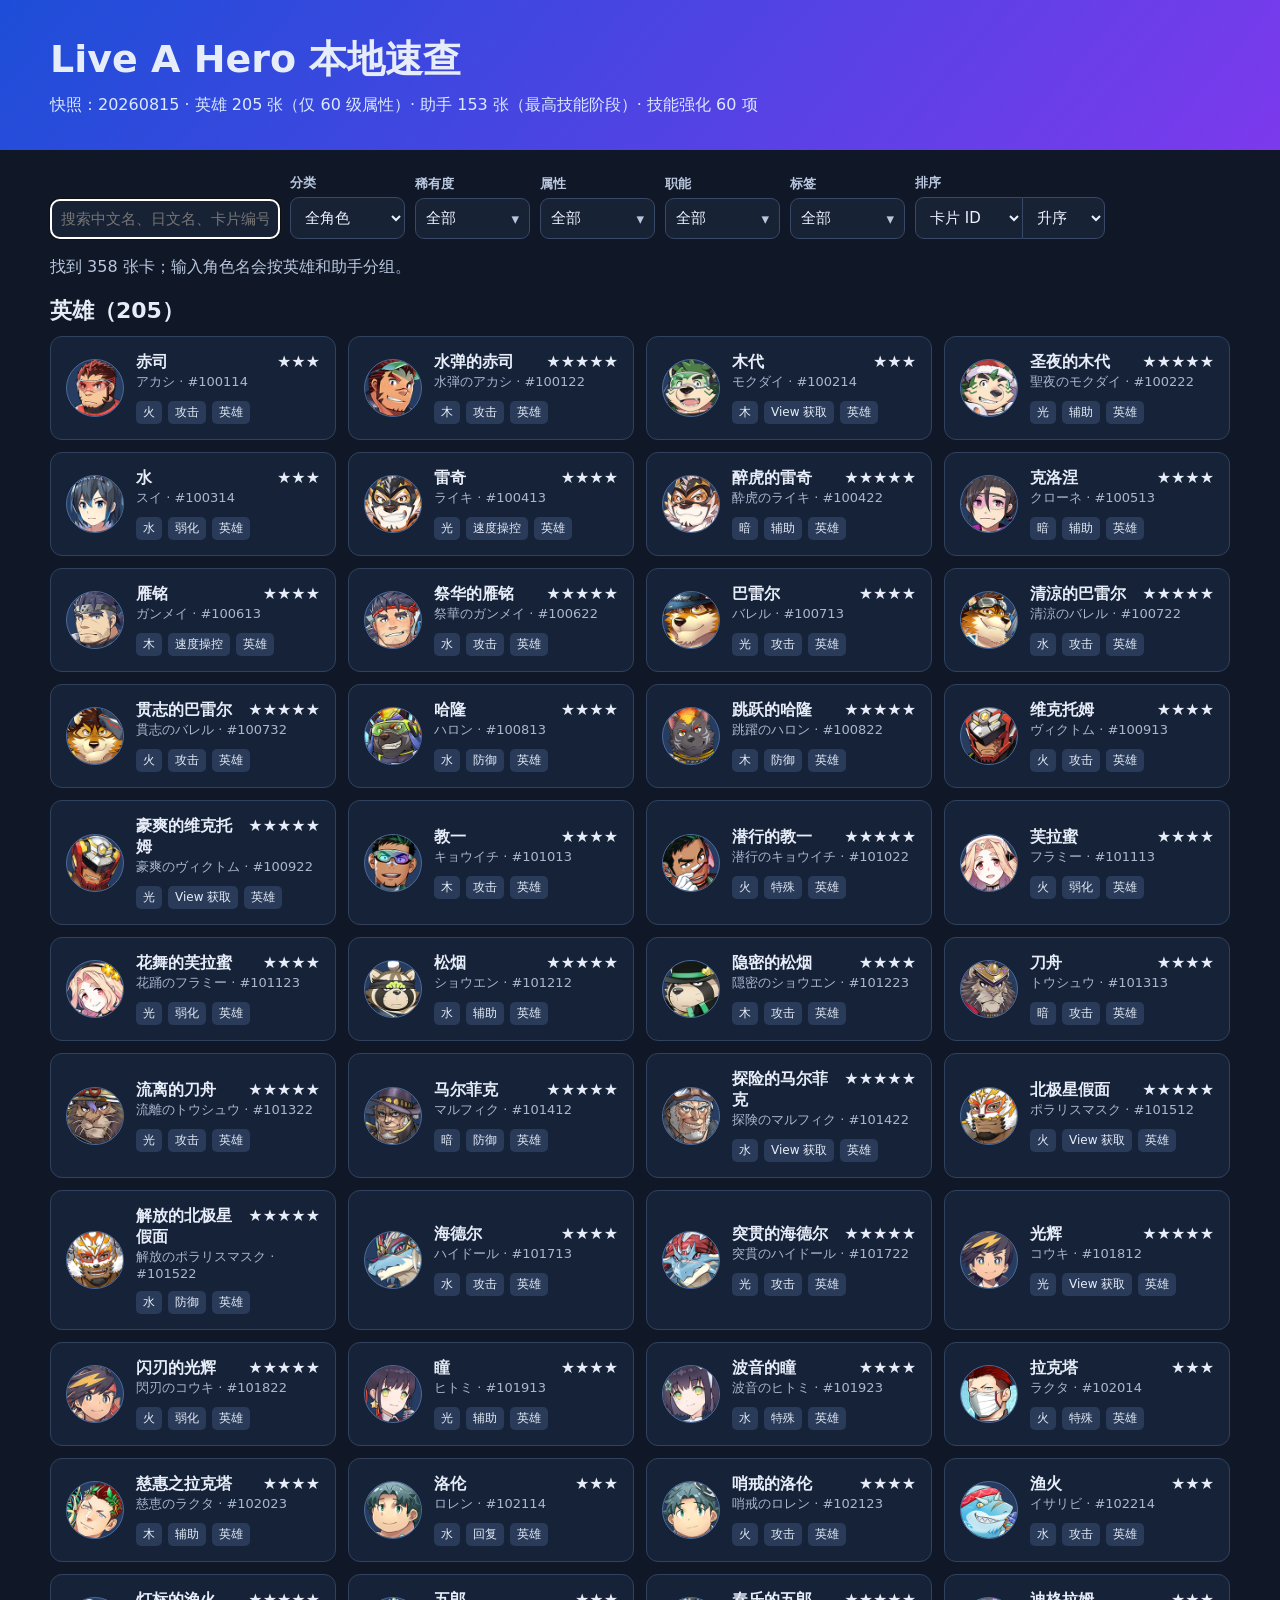
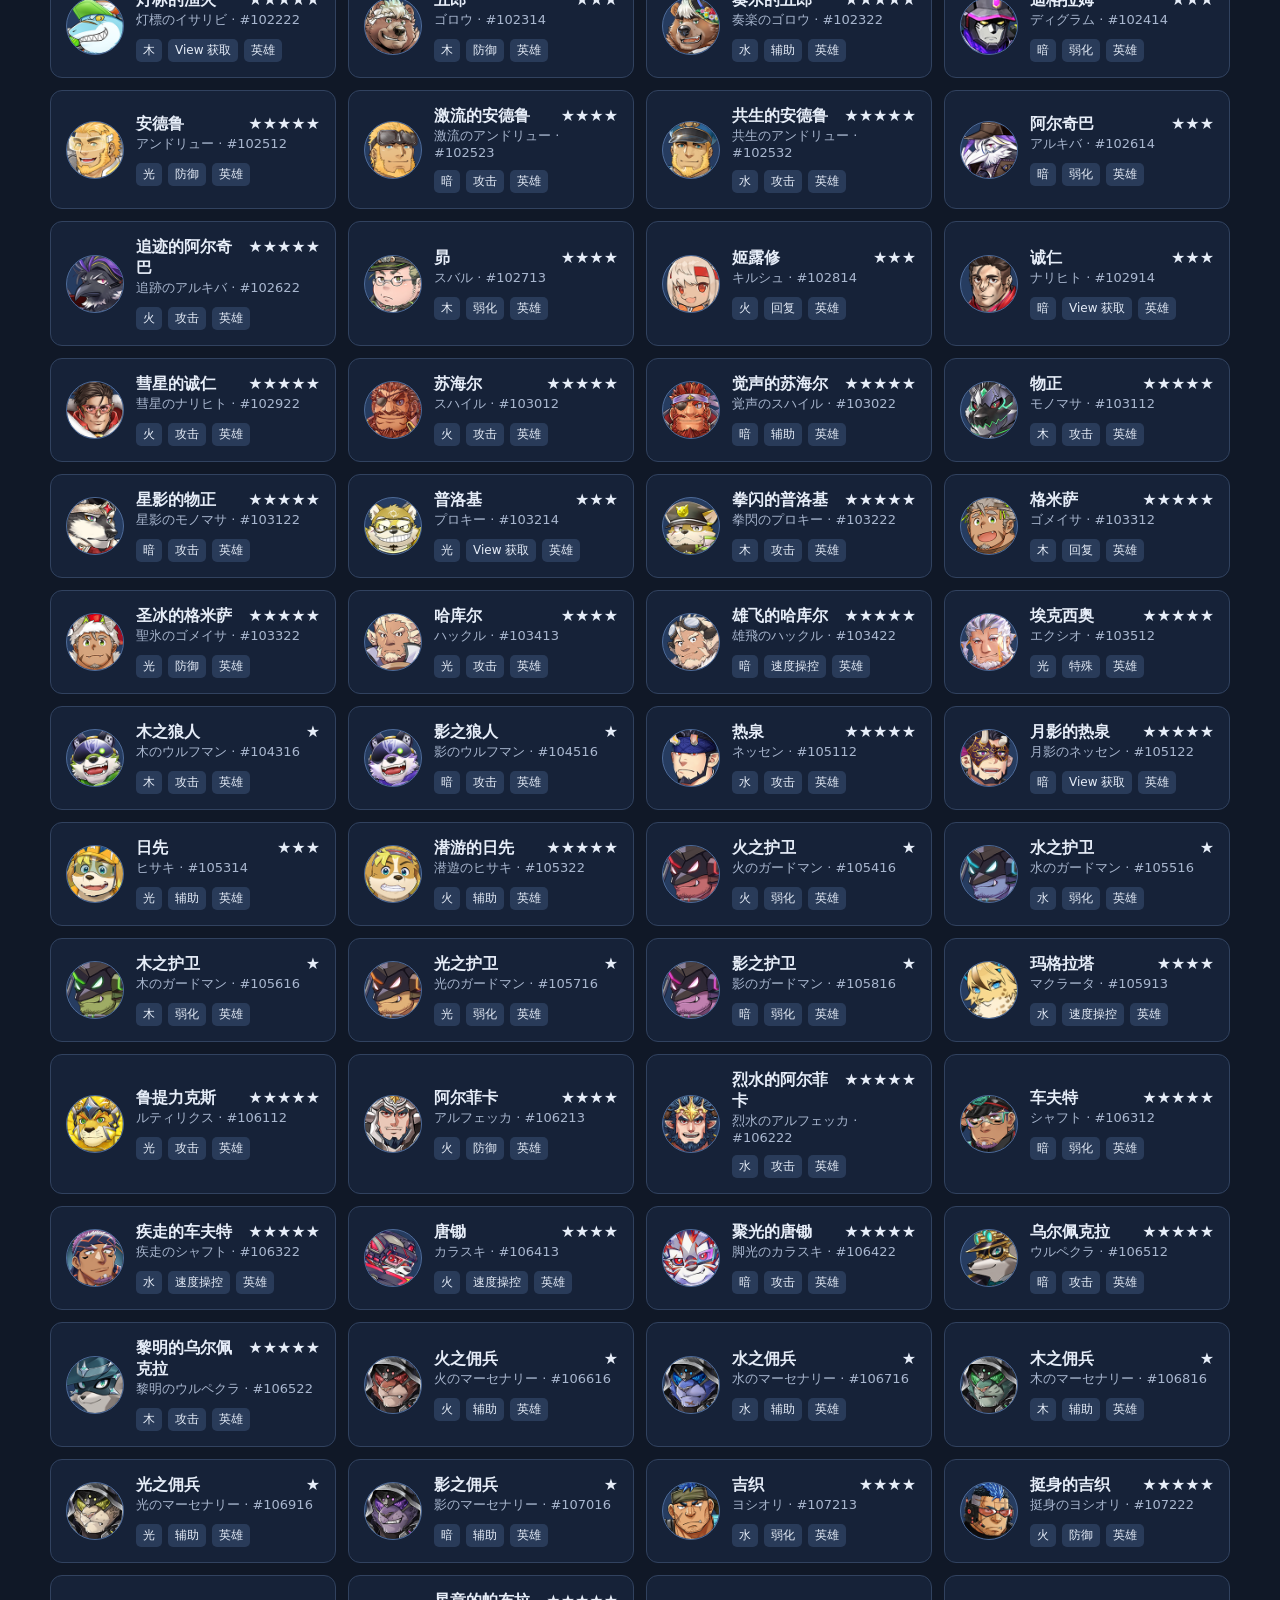
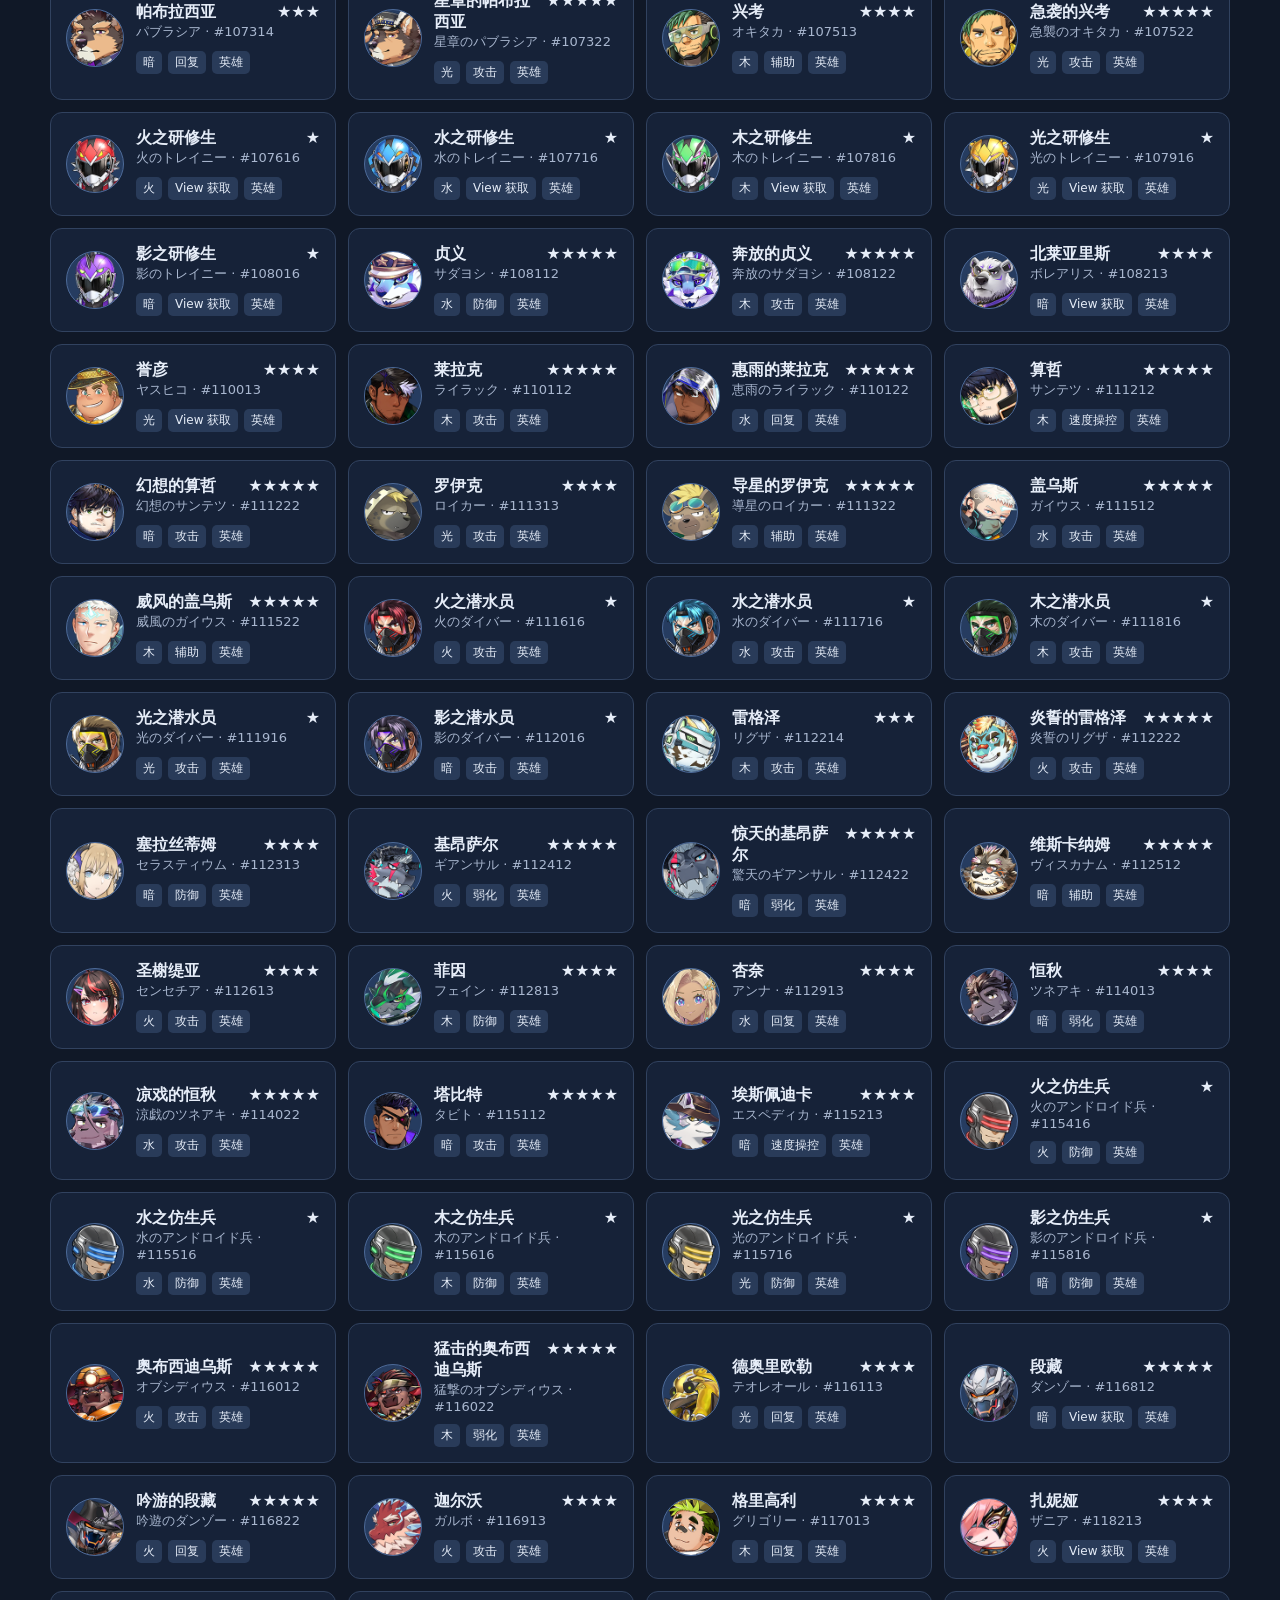
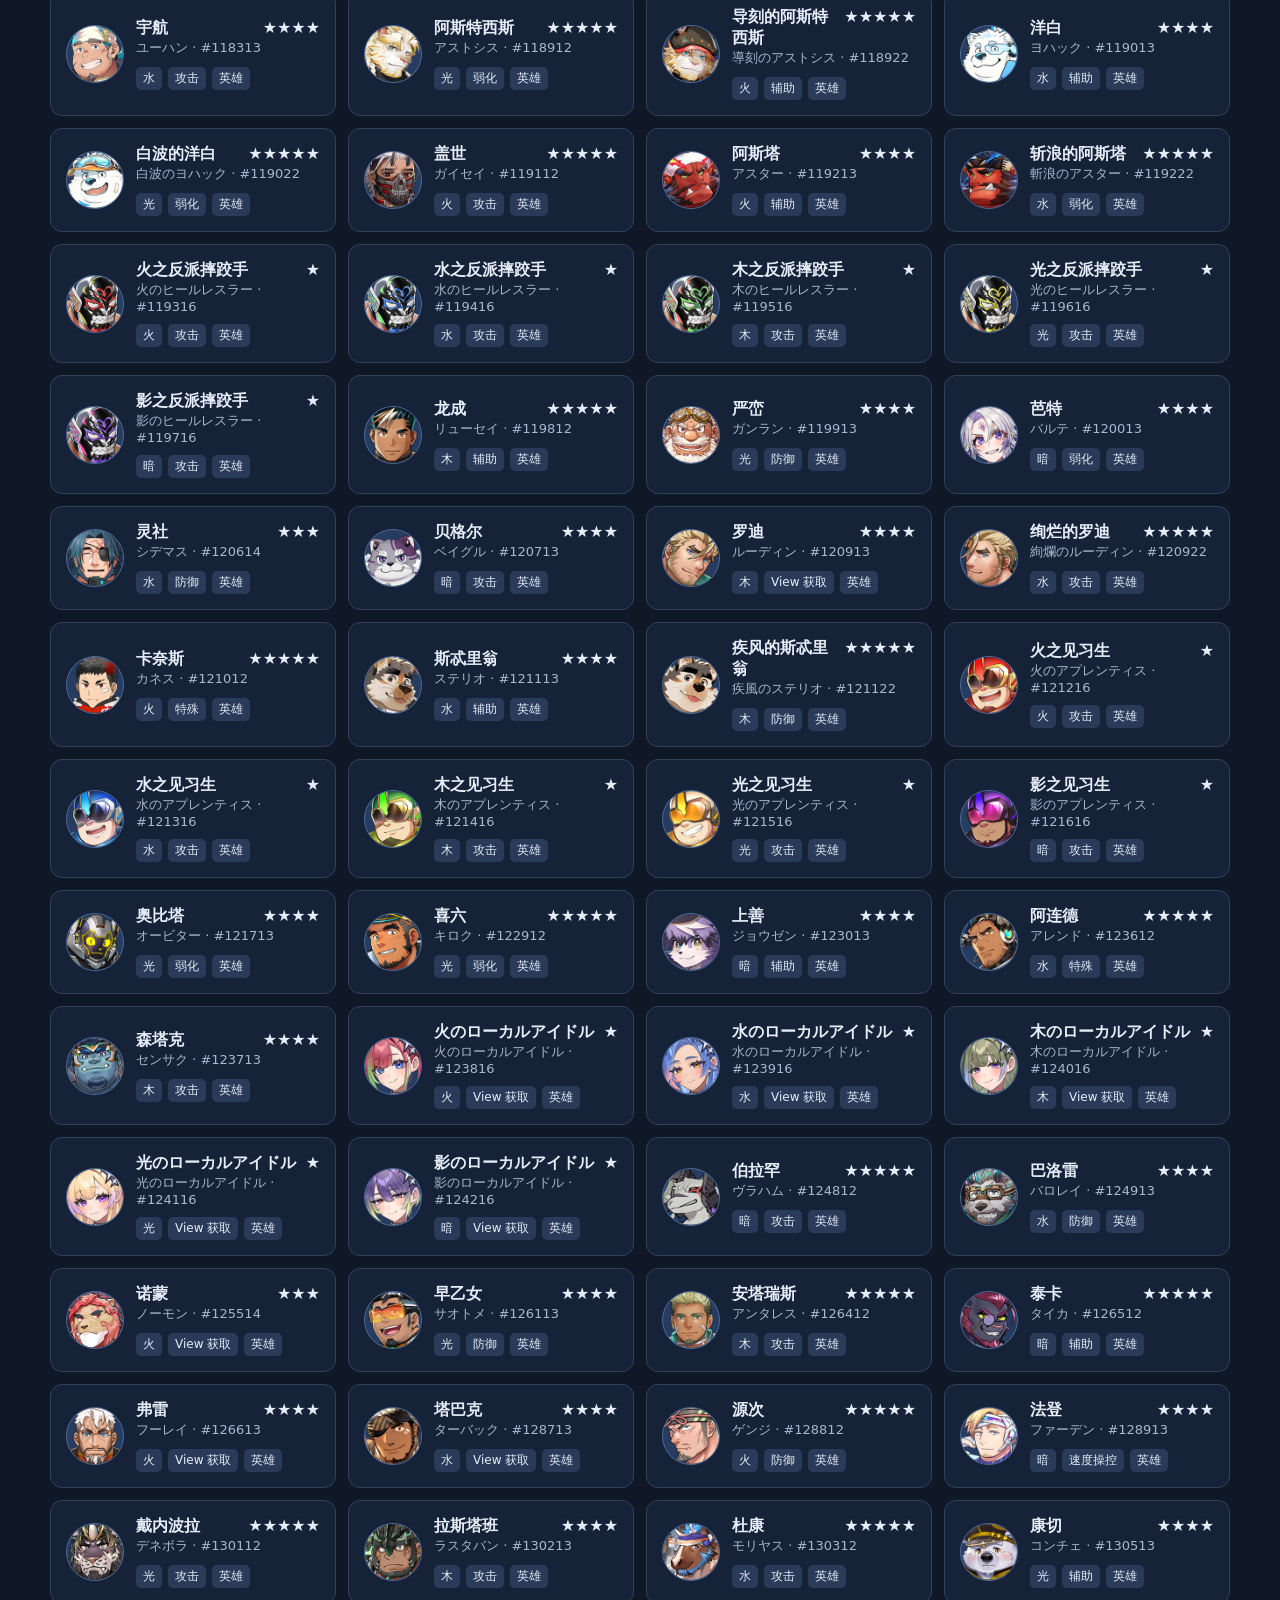
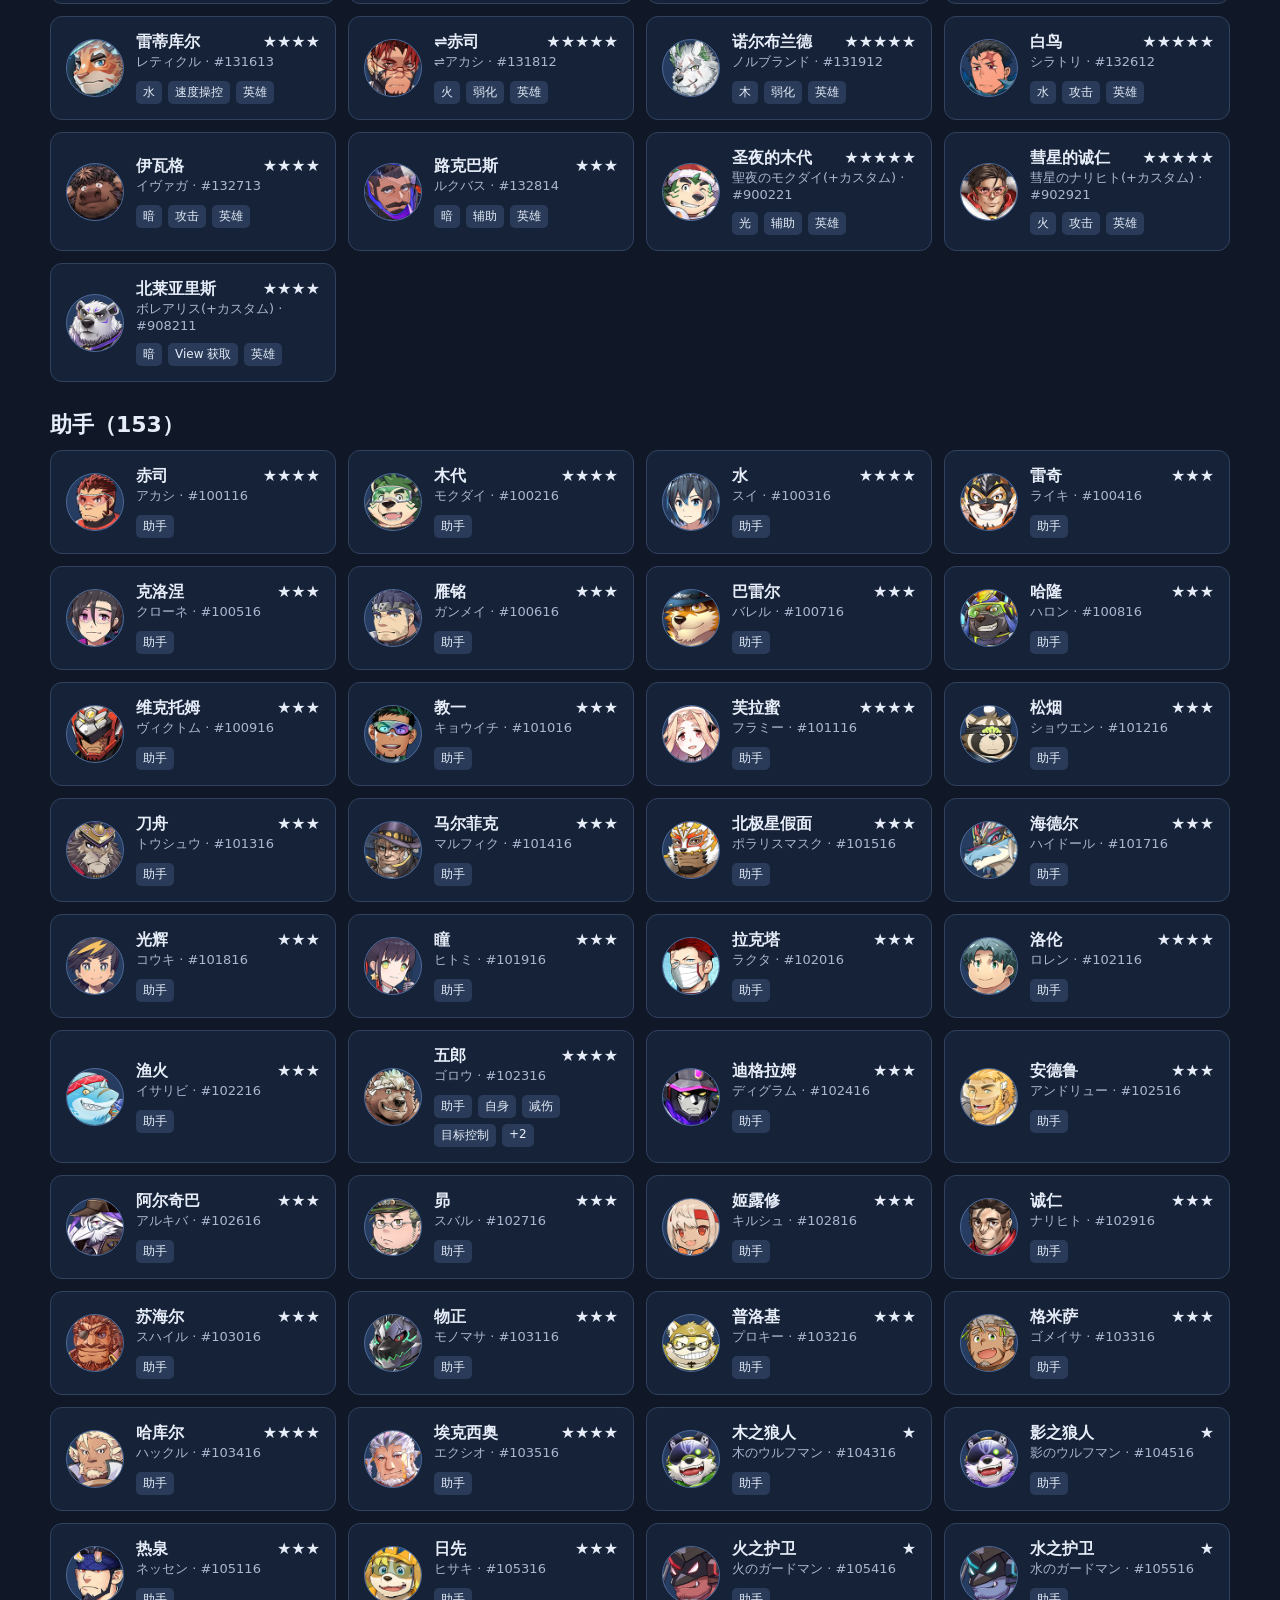
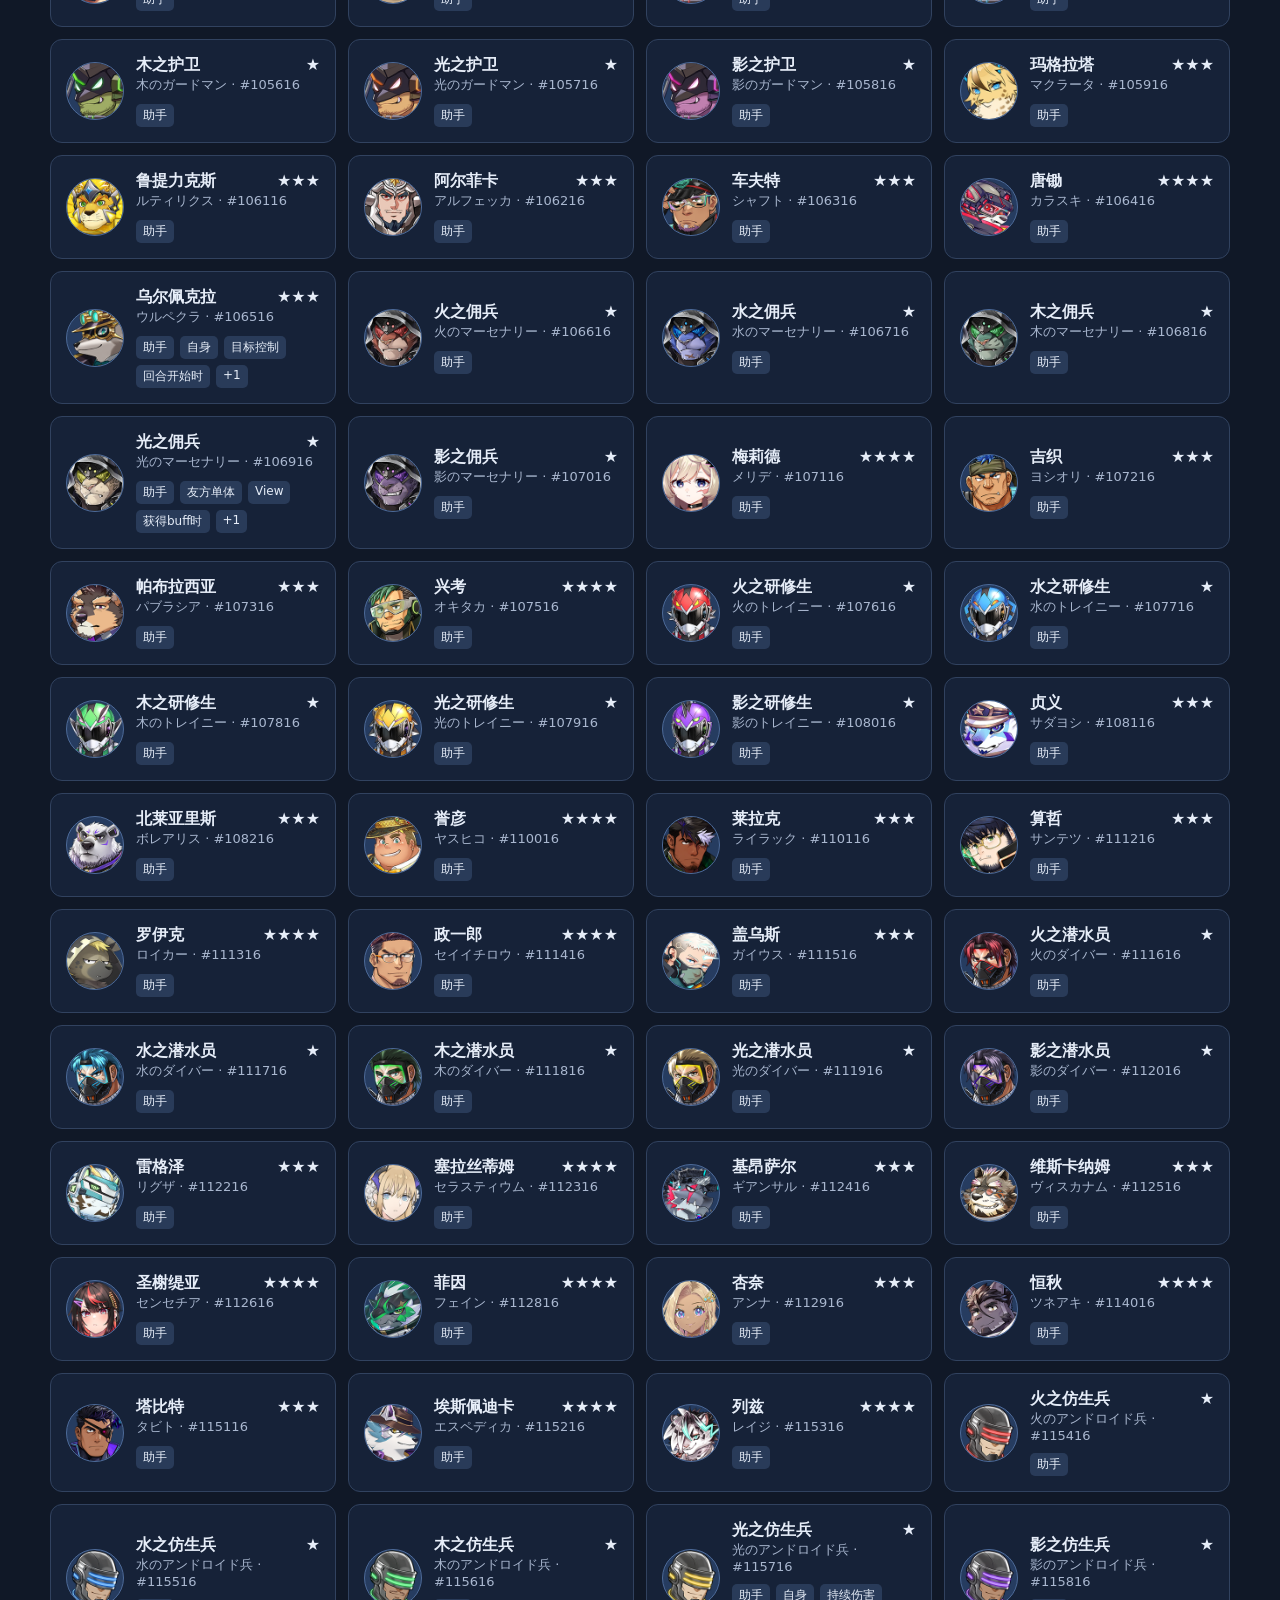
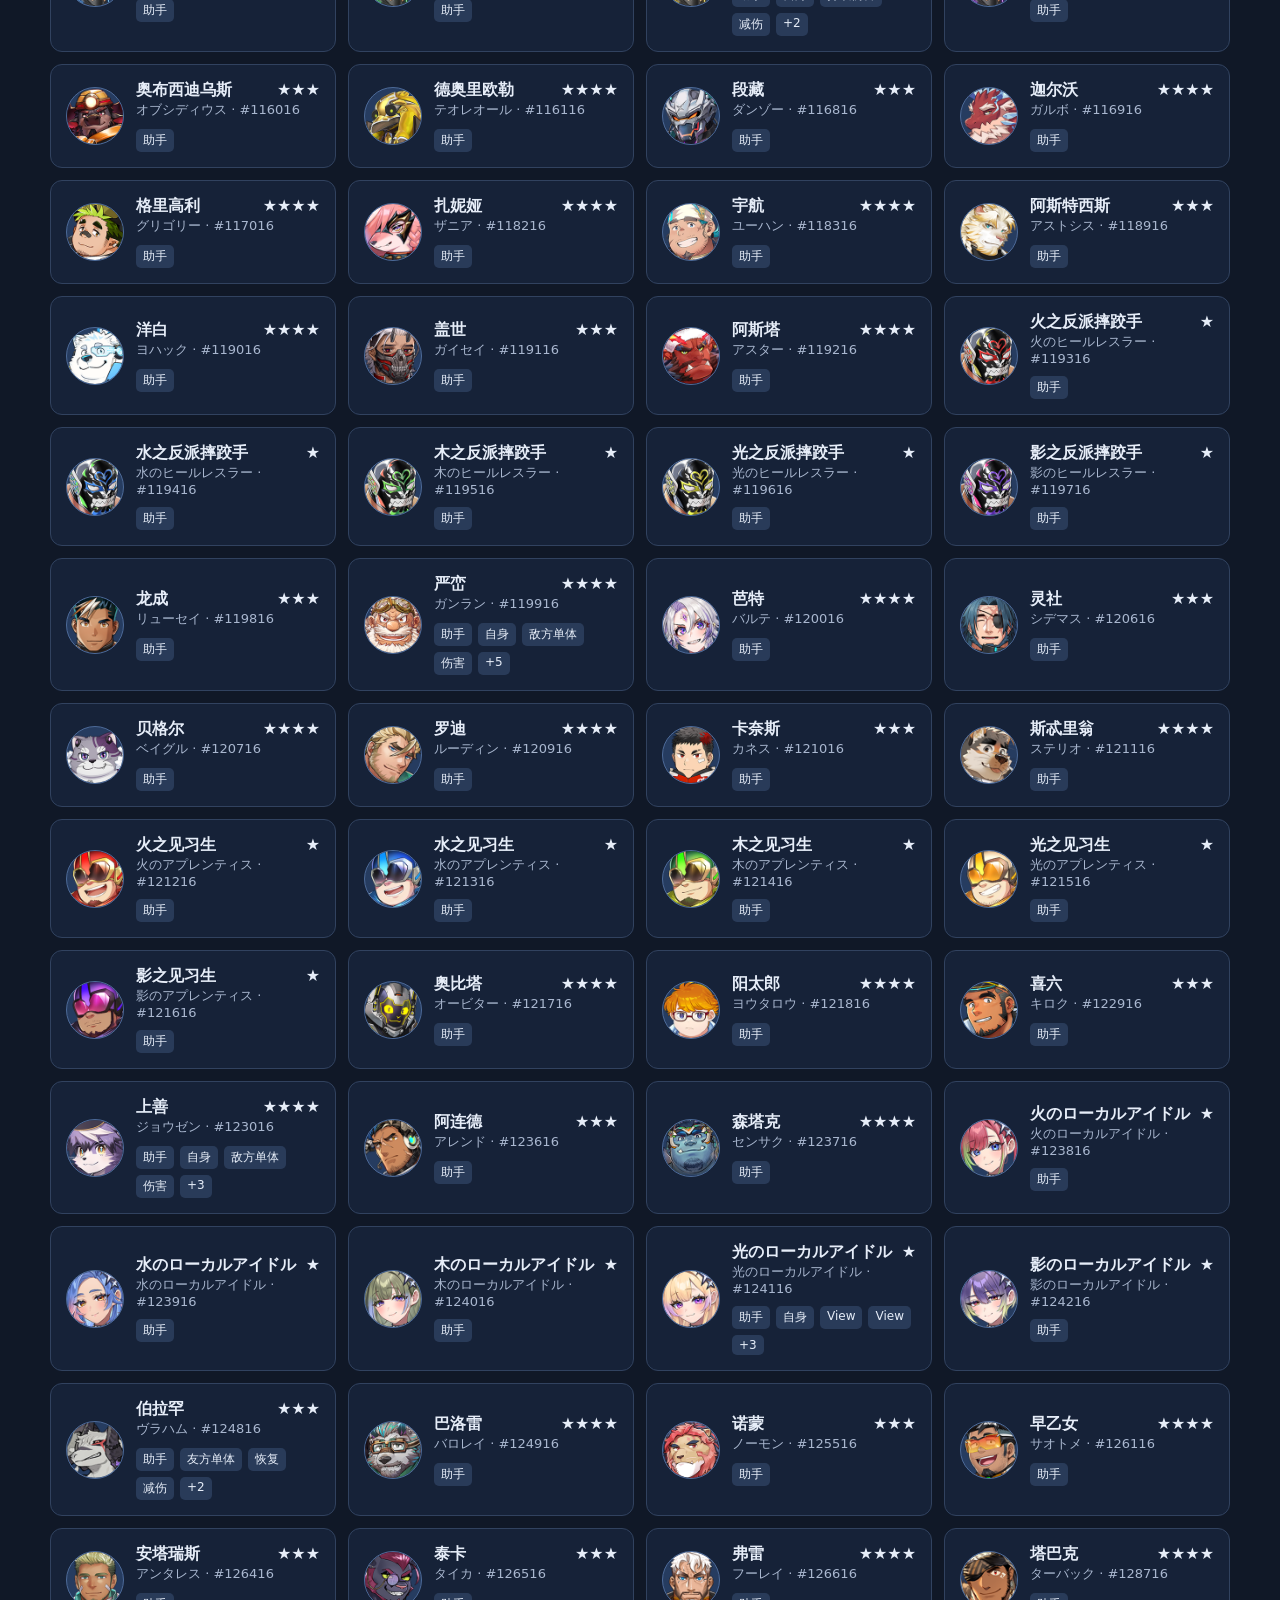
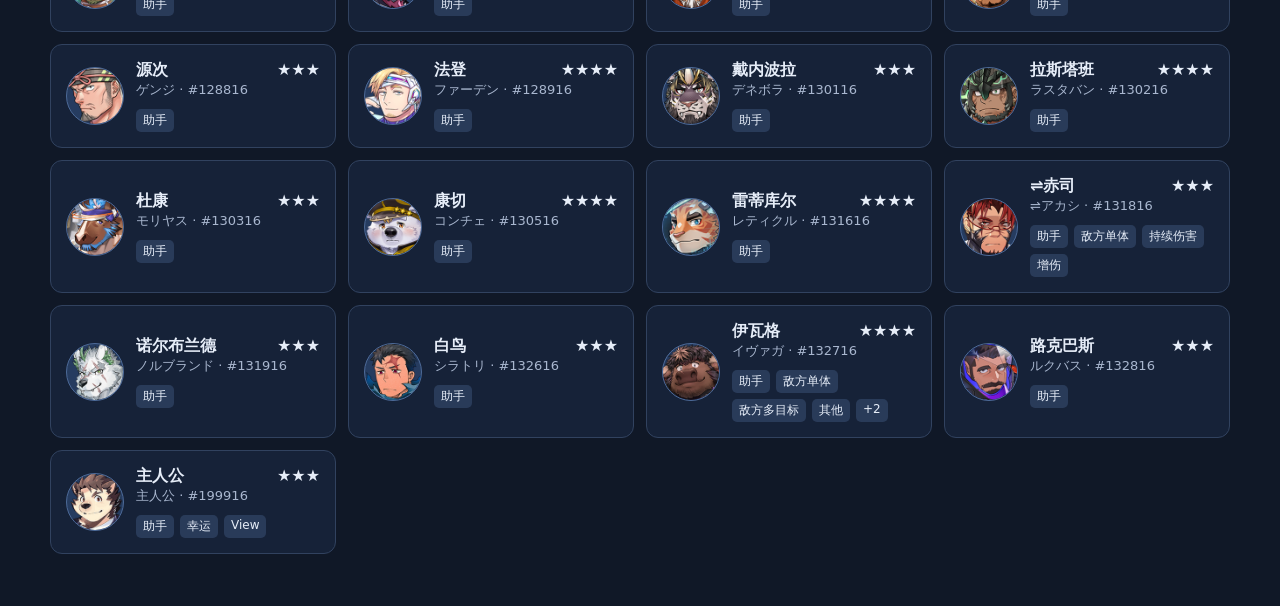
==== vercel-readonly/index.html @ 34e27893 "feat: publish assistant tags and Vercel readonly site" ====
<!doctype html>
<html lang="zh-CN">
<head>
  <meta charset="utf-8">
  <meta name="viewport" content="width=device-width, initial-scale=1">
  <title>Live A Hero 本地速查</title>
  <style>
    :root { color-scheme: dark; font-family: "Microsoft YaHei UI", system-ui, sans-serif; background: #101827; color: #e6edf8; }
    * { box-sizing: border-box; } body { margin: 0; min-width: 320px; }
    header { padding: 34px max(20px, calc((100vw - 1180px) / 2)); background: linear-gradient(130deg, #1d4ed8, #7c3aed); }
    h1 { margin: 0; font-size: clamp(25px, 4vw, 38px); } header p { color: #dbeafe; margin: 10px 0 0; }
    main { width: min(1180px, calc(100% - 32px)); margin: 24px auto 52px; }
    .controls { display: grid; grid-template-columns: minmax(220px, 2fr) repeat(5, minmax(105px, 1fr)) minmax(190px, 1.5fr) minmax(110px, 1fr); gap: 10px; align-items: end; }
    input, select, .controls button { width: 100%; border: 1px solid #394867; border-radius: 9px; background: #172235; color: #edf2ff; padding: 10px; font: inherit; font-size: 15px; } .controls button { cursor: pointer; } .controls button:hover, .controls button:focus { border-color: #77a5ff; background: #1b2c49; }
    .filter-control { display: grid; gap: 5px; min-width: 0; } .control-label { color: #b9c7df; font-size: 13px; font-weight: 700; } .sort-selects { display: grid; grid-template-columns: minmax(0, 1fr) minmax(82px, auto); } .sort-selects select { border-radius: 0; } .sort-selects select:first-child { border-radius: 9px 0 0 9px; } .sort-selects select + select { border-left: 0; border-radius: 0 9px 9px 0; } .multi-select { position: relative; } .multi-select-trigger { display: flex; justify-content: space-between; align-items: center; min-width: 0; text-align: left; white-space: nowrap; overflow: hidden; text-overflow: ellipsis; } .multi-select-trigger::after { content: '▾'; flex: 0 0 auto; margin-left: 6px; color: #b9c7df; } .multi-select-menu { position: absolute; z-index: 4; top: calc(100% + 6px); left: 0; width: max-content; min-width: 100%; max-width: min(310px, calc(100vw - 32px)); padding: 8px; border: 1px solid #516a93; border-radius: 9px; background: #132038; box-shadow: 0 12px 32px rgb(0 0 0 / 35%); } .multi-select-options { display: grid; gap: 2px; max-height: 260px; overflow: auto; } .multi-select-option { display: flex; align-items: center; gap: 8px; padding: 7px; border-radius: 6px; cursor: pointer; } .multi-select-option:hover { background: #1b2c49; } .multi-select-option input { width: auto; margin: 0; padding: 0; border: 0; background: transparent; accent-color: #77a5ff; } .multi-select-clear { margin-top: 8px; border-color: #516a93 !important; background: #1c2b46 !important; } .tag-select .multi-select-options { max-height: none; overflow: visible; } .tag-menu-level { position: relative; display: grid; gap: 2px; min-width: 180px; } .tag-menu-level .tag-menu-level { position: absolute; z-index: 1; top: -8px; left: calc(100% + 14px); max-height: 260px; padding: 8px; overflow: auto; border: 1px solid #516a93; border-radius: 9px; background: #132038; box-shadow: 0 12px 32px rgb(0 0 0 / 35%); } .tag-menu-branch { border: 0 !important; background: transparent !important; text-align: left; padding: 7px !important; } .tag-menu-branch::after { content: '›'; float: right; margin-left: 20px; color: #b9c7df; } .tag-menu-branch.is-active { background: #1b2c49 !important; }
    .summary { display: flex; gap: 12px; flex-wrap: wrap; margin: 18px 0; color: #b9c7df; } .pill { padding: 6px 10px; border-radius: 999px; background: #1f2c43; }
    .groups { display: grid; gap: 28px; } h2 { margin: 0 0 10px; font-size: 22px; } .results { display: grid; grid-template-columns: repeat(auto-fill, minmax(230px, 1fr)); gap: 12px; }
    button.card { cursor: pointer; text-align: left; border: 1px solid #31425f; border-radius: 12px; color: inherit; padding: 15px; background: #162238; font: inherit; } button.card:hover, button.card:focus { border-color: #77a5ff; background: #1b2c49; } .card-layout { display: grid; grid-template-columns: 58px minmax(0, 1fr); gap: 12px; align-items: center; }
    .card-title { display: flex; justify-content: space-between; gap: 8px; font-weight: 700; } .muted { color: #a9b7cf; font-size: 13px; } .tags { display: flex; gap: 6px; flex-wrap: wrap; margin-top: 10px; } .tag { background: #293b59; border-radius: 5px; padding: 3px 7px; font-size: 12px; }
    .avatar { display: inline-flex; flex: 0 0 auto; align-items: center; justify-content: center; overflow: hidden; border: 1px solid #4d6a98; border-radius: 50%; background: #263c60; color: #d8e7ff; font-weight: 700; } .avatar img { width: 100%; height: 100%; object-fit: cover; } .avatar-small { width: 58px; height: 58px; font-size: 24px; } .avatar-large { width: 86px; height: 86px; font-size: 34px; } .avatar-missing { border-style: dashed; color: #b7c8e5; }
    dialog { width: min(820px, calc(100% - 28px)); max-height: 88vh; overflow: auto; color: #edf2ff; background: #132038; border: 1px solid #516a93; border-radius: 14px; padding: 0; } dialog::backdrop { background: rgb(0 0 0 / 65%); }
    .detail { padding: 24px; } .close { float: right; cursor: pointer; color: #dce8ff; background: transparent; border: 0; font-size: 26px; } .detail-heading { display: flex; gap: 16px; align-items: center; padding-right: 34px; } .detail-heading h2 { margin: 0; } .hero-detail-header { position: sticky; top: 0; z-index: 1; display: flex; gap: 16px; align-items: center; width: calc(100% + 48px); margin: -24px -24px 18px; padding: 24px 58px 18px 24px; background: #132038; border-bottom: 1px solid #516a93; box-shadow: 0 5px 12px rgb(8 15 29 / 55%); } .hero-detail-header .detail-close { position: absolute; top: 18px; right: 18px; z-index: 2; } .hero-detail-header .detail-heading { flex: 1 1 280px; min-width: 0; padding-right: 0; } .hero-detail-facts { display: grid; flex: 0 1 250px; grid-template-columns: repeat(2, minmax(105px, 1fr)); gap: 9px; } .hero-detail-fact { min-width: 0; padding: 9px 11px; border-radius: 8px; background: #1c2b46; } .hero-detail-fact strong { display: block; font-size: 22px; } .stat-grid { display: grid; grid-template-columns: repeat(auto-fit, minmax(130px, 1fr)); gap: 9px; margin: 18px 0; } .stat { background: #1c2b46; padding: 10px; border-radius: 8px; } .skill { border-left: 3px solid #7aa6ff; background: #192942; padding: 12px; margin: 10px 0; white-space: pre-wrap; } .upgrade { border-left-color: #f59e0b; } .source { color: #fbbf24; font-size: 12px; margin-top: 6px; }
    .status-detail { position: fixed; right: 24px; bottom: 24px; z-index: 3; width: min(620px, calc(100% - 28px)); max-height: min(560px, calc(100vh - 48px)); overflow: auto; color: #edf2ff; background: #132038; border: 1px solid #516a93; border-radius: 14px; box-shadow: 0 12px 32px rgb(0 0 0 / 45%); } .status-term { cursor: pointer; border: 0; border-bottom: 1px dashed #8fb5ff; color: #a8c7ff; background: transparent; padding: 0; font: inherit; font-weight: 700; } .status-term:hover, .status-term:focus { color: #d7e6ff; border-bottom-style: solid; } .status-term-highlight { color: #c5d7ff; background: rgb(122 166 255 / 18%); border-radius: 3px; padding: 0 2px; font-weight: 700; } .status-term-note { color: #b7c8e8; font-size: 0.92em; } .status-content { margin: 16px 0 0; white-space: pre-wrap; line-height: 1.65; }
    .empty { color: #a9b7cf; margin: 20px 0; } @media (max-width: 850px) { .controls { grid-template-columns: repeat(2, minmax(0, 1fr)); } .controls input { grid-column: span 2; } } @media (max-width: 600px) { input, select, .controls button { padding: 9px; font-size: 14px; } .tag-menu-level .tag-menu-level { position: static; width: auto; min-width: 0; margin-top: 8px; } .hero-detail-header { flex-wrap: wrap; align-items: flex-start; } .hero-detail-facts { width: 100%; flex-basis: 100%; } .sort-selects { grid-template-columns: 1fr; gap: 6px; } .sort-selects select, .sort-selects select:first-child, .sort-selects select + select { border: 1px solid #394867; border-radius: 9px; } }
  </style>
</head>
<body>
  <header><h1>Live A Hero 本地速查</h1><p id="snapshot"></p></header>
  <main>
    <section class="controls" aria-label="筛选条件">
      <input id="query" autofocus placeholder="搜索中文名、日文名、卡片编号或技能内容，例如：阿卡西">
      <label class="filter-control"><span class="control-label">分类</span><select id="kind"><option value="">全角色</option><option value="hero">仅英雄</option><option value="sidekick">仅助手</option></select></label>
      <section class="filter-control multi-select" id="rarity"><span class="control-label" id="rarity-label">稀有度</span><button class="multi-select-trigger" type="button" aria-haspopup="true" aria-expanded="false" aria-controls="rarity-menu" aria-labelledby="rarity-label">全部</button><div class="multi-select-menu" id="rarity-menu" role="group" aria-labelledby="rarity-label" hidden><div class="multi-select-options"></div><button class="multi-select-clear" type="button">清空</button></div></section>
      <section class="filter-control multi-select" id="element"><span class="control-label" id="element-label">属性</span><button class="multi-select-trigger" type="button" aria-haspopup="true" aria-expanded="false" aria-controls="element-menu" aria-labelledby="element-label">全部</button><div class="multi-select-menu" id="element-menu" role="group" aria-labelledby="element-label" hidden><div class="multi-select-options"></div><button class="multi-select-clear" type="button">清空</button></div></section>
      <section class="filter-control multi-select" id="role"><span class="control-label" id="role-label">职能</span><button class="multi-select-trigger" type="button" aria-haspopup="true" aria-expanded="false" aria-controls="role-menu" aria-labelledby="role-label">全部</button><div class="multi-select-menu" id="role-menu" role="group" aria-labelledby="role-label" hidden><div class="multi-select-options"></div><button class="multi-select-clear" type="button">清空</button></div></section>
      <section class="filter-control multi-select tag-select" id="tags"><span class="control-label" id="tags-label">标签</span><button class="multi-select-trigger" type="button" aria-haspopup="true" aria-expanded="false" aria-controls="tags-menu" aria-labelledby="tags-label">全部</button><div class="multi-select-menu" id="tags-menu" role="group" aria-labelledby="tags-label" hidden><div class="multi-select-options"></div><button class="multi-select-clear" type="button">清空</button></div></section>
      <label class="filter-control sort-control"><span class="control-label">排序</span><span class="sort-selects"><select id="sortField" aria-label="排序依据"><option value="cardId">卡片 ID</option><option value="name">名称</option><option value="rarity">稀有度</option><option value="hp">HP</option><option value="attack">攻击</option><option value="agility">速度</option></select><select id="sortDirection" aria-label="排序顺序"><option value="asc">升序</option><option value="desc">降序</option></select></span></label>

    </section>
    <p class="summary" id="summary"></p><div class="groups" id="groups"></div>
  </main>
  <dialog id="detail"><div class="detail"><div id="detailContent"></div><section id="statusDetail" class="status-detail" hidden aria-labelledby="statusTitle"><div class="detail"><button class="close status-close" aria-label="关闭词条说明">×</button><h2 id="statusTitle"></h2><div class="status-content" id="statusContent"></div></div></section></div></dialog>

  <script>
    const catalog = {"metadata": {"snapshotId": "20260815", "generatedAt": "2026-08-28T12:50:26.578400+00:00", "heroCardCount": 205, "sidekickCardCount": 153, "skillCount": 856, "skillUpgradeCount": 60, "translationPolicy": "官方简中优先；缺失片段保留日文原文。", "heroStatPolicy": "同名英雄仅保留最高星卡的 60 级属性；无 60 级数据的特殊卡保留技能并标记。", "sidekickSkillPolicy": "每名助手仅保留最高阶段的主动技能与最高等级装备技能。"}, "cards": [{"key": "hero:131812", "kind": "hero", "cardId": "131812", "name": "⇌赤司", "nameSource": "官方简中", "originalName": "⇌アカシ", "aliases": [], "avatar": {"status": "available", "code": "xenoakashi"}, "rarity": 6, "initialRarity": 5, "element": {"code": 1, "label": "火"}, "role": {"code": 4, "label": "弱化"}, "stats": {"level60": {"level": 60, "hp": 5084, "attack": 2810, "agility": 109}}, "skills": [{"skillId": "1318101", "relation": "主动技能", "viewCost": 0, "name": "武装投掷", "nameSource": "官方简中", "originalName": "アーマメント・ハール", "description": "对敌方单体造成60%伤害。附加1次行动期间炸裂。存在被附加武装的我方的情况下，在自身攻击前，对作为技能目标的敌人发动被附加武装的我方的技能1。满足以下条件时，此技能在1回合内仅1次变化为“强制武装”。（１）当前为自身的行动顺序（２）当前的ViewPower为3000以上（３）⇌赤司以外存在我方（４）被附加武装的我方数量为1人以下此英雄不计入英雄“赤司”的我方。", "descriptionSource": "官方简中", "officialChineseAvailability": "完整官方简中", "statusTermSources": "官方简中", "statusTerms": [{"id": "6053", "name": "炸裂", "description": "行动结束时，受到炸裂制造者的ATK基础值40%伤害。（火属性）\n无视状态变化的重复无效，最多5个。", "source": "官方简中"}, {"id": "3872", "name": "强制武装", "description": "消耗3000ViewPower，对我方单体附加1次的武装。\n技能发动后，再行动1次。", "source": "官方简中"}, {"id": "1318101", "name": "武装", "description": "⇌赤司的技能发动武装效果时，会发动拥有此状态变化的我方的技能1。拥有此状态变化的角色在对敌方造成伤害时，附加1次行动期间依属性而定的炸裂。被附加武装的角色，ATK低于⇌赤司基础ATK的情况下，其ATK会被视为与⇌赤司的基础ATK相同。附加时，解除自身以外由⇌赤司附加给我方全体的全部武装。\n武装效果发动时，或对敌方造成伤害时解除。", "source": "官方简中"}]}, {"skillId": "1318102", "relation": "主动技能", "viewCost": 4000, "name": "无力化", "nameSource": "官方简中", "originalName": "インキャパシテーション", "description": "对敌方单体造成150%伤害。引爆目标被附加的所有持续伤害。", "descriptionSource": "官方简中", "officialChineseAvailability": "完整官方简中", "statusTermSources": "官方简中", "statusTerms": [{"id": "5097", "name": "引爆", "description": "解除目标被附加的持续伤害，并一次性造成等同于该持续伤害总和的伤害。", "source": "官方简中"}]}, {"skillId": "1318104", "relation": "主动技能", "viewCost": 8500, "name": "根除恐惧+", "nameSource": "官方简中", "originalName": "テラー・イラディケイション+", "description": "选择目标，发动我方全体的武装效果。武装效果期间，对目标施加的减益效果会扩散至相邻的敌人。对敌方单体造成130%伤害。（最多250%。减益效果的回合数为10时达到最大值）对相邻的敌人造成60%伤害。（最多120%。减益效果的回合数为10时达到最大值）我方每次以主动技能对敌方附加减益效果时，计量槽+1。计量槽达到6时，消耗我方⇌赤司的所有计量槽，对敌方全体造成60%伤害+附加1次行动期间炸裂＆附加2回合的所受伤害+10%（最多30%。最多可重复3个）", "descriptionSource": "官方简中", "officialChineseAvailability": "完整官方简中", "statusTermSources": "官方简中", "statusTerms": [{"id": "1318101", "name": "武装", "description": "⇌赤司的技能发动武装效果时，会发动拥有此状态变化的我方的技能1。拥有此状态变化的角色在对敌方造成伤害时，附加1次行动期间依属性而定的炸裂。被附加武装的角色，ATK低于⇌赤司基础ATK的情况下，其ATK会被视为与⇌赤司的基础ATK相同。附加时，解除自身以外由⇌赤司附加给我方全体的全部武装。\n武装效果发动时，或对敌方造成伤害时解除。", "source": "官方简中"}, {"id": "1318107", "name": "所受伤害+10%", "description": "所受伤害+10%", "source": "官方简中"}]}], "skillLevel": null, "skillUpgrades": []}, {"key": "hero:123013", "kind": "hero", "cardId": "123013", "name": "上善", "nameSource": "官方简中", "originalName": "ジョウゼン", "aliases": ["上善"], "avatar": {"status": "available", "code": "joezen"}, "rarity": 6, "initialRarity": 4, "element": {"code": 5, "label": "暗"}, "role": {"code": 3, "label": "辅助"}, "stats": {"level60": {"level": 60, "hp": 4915, "attack": 1667, "agility": 111}}, "skills": [{"skillId": "1230101", "relation": "主动技能", "viewCost": 0, "name": "一帆风顺", "nameSource": "官方简中", "originalName": "アネモス・クノ・オピステン", "description": "对敌方单体造成2次20%伤害。解除我方随机角色的1个减益效果。自身行动时发动此技能，技能发动后ViewPower为3000以上的情况下，消费3000View再行动一次。（1回合最多1次。再行动时无法获得View）", "descriptionSource": "官方简中", "officialChineseAvailability": "完整官方简中", "statusTermSources": "—", "statusTerms": []}, {"skillId": "1230102", "relation": "主动技能", "viewCost": 4000, "name": "引导罗盘", "nameSource": "官方简中", "originalName": "カソディギシ・ピクシダス", "description": "对我方单体附加3次行动期间健美。技能发动后，ViewPower为5000以上的情况，消费5000View对我方单体附加3次行动期间注目。我方每消费10000View则对队伍中HP最少的我方单体附加2次行动期间View值20%的屏障。（优先对未附加屏障的我方角色生效）", "descriptionSource": "官方简中", "officialChineseAvailability": "完整官方简中", "statusTermSources": "—", "statusTerms": []}, {"skillId": "1230104", "relation": "主动技能", "viewCost": 6000, "name": "晴空航路+", "nameSource": "官方简中", "originalName": "ディアドロミ・セ・アイトリアー+", "description": "对我方全体附加2次行动期间爆破+。对定位为“获得View”的我方全体附加2次行动期间ATK上升。", "descriptionSource": "官方简中", "officialChineseAvailability": "完整官方简中", "statusTermSources": "官方简中", "statusTerms": [{"id": "4739", "name": "爆破+", "description": "View基础值+1000。此效果视为与爆破同名的效果。", "source": "官方简中"}]}], "skillLevel": null, "skillUpgrades": []}, {"key": "hero:119913", "kind": "hero", "cardId": "119913", "name": "严峦", "nameSource": "官方简中", "originalName": "ガンラン", "aliases": ["严峦"], "avatar": {"status": "available", "code": "ganran"}, "rarity": 6, "initialRarity": 4, "element": {"code": 4, "label": "光"}, "role": {"code": 2, "label": "防御"}, "stats": {"level60": {"level": 60, "hp": 7185, "attack": 2229, "agility": 107}}, "skills": [{"skillId": "1199101", "relation": "主动技能", "viewCost": 0, "name": "忍耐之锁", "nameSource": "官方简中", "originalName": "ケテデゲドゥルト", "description": "对敌方单体造成60%伤害。锻炼+2。 战斗开始时，对自身附加锻炼。受到伤害时，锻炼+1。行动结束时锻炼-1。", "descriptionSource": "官方简中", "officialChineseAvailability": "完整官方简中", "statusTermSources": "官方简中", "statusTerms": [{"id": "1199101", "name": "锻炼", "description": "每有2个蓄能数，则我方全体的ATK+5%。（最多8为止）。\n受到伤害时蓄能数增加。行动结束时蓄能数减少。", "source": "官方简中"}]}, {"skillId": "1199102", "relation": "主动技能", "viewCost": 4000, "name": "铁的法则", "nameSource": "官方简中", "originalName": "アイゼンゲゼツ", "description": "对自身附加2次的次数挑衅&DEF上升。", "descriptionSource": "官方简中", "officialChineseAvailability": "完整官方简中", "statusTermSources": "官方简中", "statusTerms": [{"id": "4264", "name": "次数挑衅", "description": "变得容易被对手锁定。此效果视为与挑衅同名的效果。", "source": "官方简中"}]}, {"skillId": "1199104", "relation": "主动技能", "viewCost": 6000, "name": "锤炼秘宝斧+", "nameSource": "官方简中", "originalName": "シュミデン・シャッツァクスト+", "description": "对敌方单体造成150%伤害。附加1次行动期间ATK下降。锻炼为8时，将锻炼的蓄能数改成1，附加3次的DEF下降+。", "descriptionSource": "官方简中", "officialChineseAvailability": "完整官方简中", "statusTermSources": "官方简中", "statusTerms": [{"id": "4271", "name": "DEF下降+", "description": "从对手受到的伤害变为1.8倍。此效果视为与DEF下降同名的效果。", "source": "官方简中"}, {"id": "1199101", "name": "锻炼", "description": "每有2个蓄能数，则我方全体的ATK+5%。（最多8为止）。\n受到伤害时蓄能数增加。行动结束时蓄能数减少。", "source": "官方简中"}]}], "skillLevel": null, "skillUpgrades": []}, {"key": "hero:106512", "kind": "hero", "cardId": "106512", "name": "乌尔佩克拉", "nameSource": "官方简中", "originalName": "ウルペクラ", "aliases": ["乌尔佩克拉"], "avatar": {"status": "available", "code": "vulpecula"}, "rarity": 6, "initialRarity": 5, "element": {"code": 5, "label": "暗"}, "role": {"code": 1, "label": "攻击"}, "stats": {"level60": {"level": 60, "hp": 4061, "attack": 2632, "agility": 107}}, "skills": [{"skillId": "1065101", "relation": "主动技能", "viewCost": 0, "name": "邪恶幻影", "nameSource": "官方简中", "originalName": "ブーザ・ファントム", "description": "对敌方单体造成45%伤害。以60%的概率附加2回合期间毒伤。自身未受到伤害，且敌方存活的情况下，追加发动技能1。（1次行动仅发动1次。）", "descriptionSource": "官方简中", "officialChineseAvailability": "完整官方简中", "statusTermSources": "—", "statusTerms": []}, {"skillId": "1065102", "relation": "主动技能", "viewCost": 5000, "name": "穿越时光", "nameSource": "官方简中", "originalName": "ツァイトシュプルンク", "description": "对敌方单体造成100%伤害。解除敌方的1个增益效果。解除成功的情况下，将该效果附加于自身。自身未受到伤害期间，对自身发动与“隐蔽”相同的效果。", "descriptionSource": "官方简中", "officialChineseAvailability": "完整官方简中", "statusTermSources": "—", "statusTerms": []}, {"skillId": "1065104", "relation": "主动技能", "viewCost": 10000, "name": "勿忘我+", "nameSource": "官方简中", "originalName": "フェアギス・マインニヒト+", "description": "对敌方全体造成70%伤害+HP越多则伤害量上升越多。(最多上升至140%，HP全满时为最大值。)", "descriptionSource": "官方简中", "officialChineseAvailability": "完整官方简中", "statusTermSources": "—", "statusTerms": []}], "skillLevel": null, "skillUpgrades": []}, {"key": "hero:102314", "kind": "hero", "cardId": "102314", "name": "五郎", "nameSource": "官方简中", "originalName": "ゴロウ", "aliases": ["五郎"], "avatar": {"status": "available", "code": "goro"}, "rarity": 6, "initialRarity": 3, "element": {"code": 3, "label": "木"}, "role": {"code": 2, "label": "防御"}, "stats": {"level60": {"level": 60, "hp": 7899, "attack": 2176, "agility": 100}}, "skills": [{"skillId": "1023104", "relation": "主动技能", "viewCost": 0, "name": "醉酒的木匠+", "nameSource": "官方简中", "originalName": "ドランク・カーペンター+", "description": "对敌方单体造成50%伤害。对自身附加2回合期间挑衅。", "descriptionSource": "官方简中", "officialChineseAvailability": "完整官方简中", "statusTermSources": "—", "statusTerms": []}, {"skillId": "1023102", "relation": "主动技能", "viewCost": 5000, "name": "脚手架", "nameSource": "官方简中", "originalName": "スキャフォールディング", "description": "对我方单体附加1次行动期间SPD上升。附加2次的DEF上升。", "descriptionSource": "官方简中", "officialChineseAvailability": "完整官方简中", "statusTermSources": "—", "statusTerms": []}, {"skillId": "1023103", "relation": "主动技能", "viewCost": 9000, "name": "高端结构", "nameSource": "官方简中", "originalName": "ハイエンド・コンストラクト", "description": "对敌方全体造成70%伤害。以40%的概率附加1次行动期间ATK下降。", "descriptionSource": "官方简中", "officialChineseAvailability": "完整官方简中", "statusTermSources": "—", "statusTerms": []}], "skillLevel": null, "skillUpgrades": []}, {"key": "hero:132713", "kind": "hero", "cardId": "132713", "name": "伊瓦格", "nameSource": "官方简中", "originalName": "イヴァガ", "aliases": [], "avatar": {"status": "available", "code": "yvaga", "filename": "yvaga.png"}, "rarity": 6, "initialRarity": 4, "element": {"code": 5, "label": "暗"}, "role": {"code": 1, "label": "攻击"}, "stats": {"level60": {"level": 60, "hp": 5074, "attack": 2616, "agility": 111}}, "skills": [{"skillId": "1327101", "relation": "主动技能", "viewCost": 0, "name": "白噪声", "nameSource": "官方简中", "originalName": "ホワイト・ノイズ", "description": "对敌方单体造成60%伤害。解除1个增益效果。", "descriptionSource": "官方简中", "officialChineseAvailability": "完整官方简中", "statusTermSources": "—", "statusTerms": []}, {"skillId": "1327102", "relation": "主动技能", "viewCost": 4000, "name": "共振脉冲", "nameSource": "官方简中", "originalName": "レゾナンス・パルス", "description": "对敌方单体造成3次40%伤害。自身的HP为最大值的情况下，攻击次数将增加至4次。", "descriptionSource": "官方简中", "officialChineseAvailability": "完整官方简中", "statusTermSources": "—", "statusTerms": []}, {"skillId": "1327104", "relation": "主动技能", "viewCost": 4500, "name": "漏洞共享+", "nameSource": "官方简中", "originalName": "ヴァルナラビリティ・シェア+", "description": "对敌方单体附加2回合期间解析。附加1次行动期间SPD下降。拥有解析值。解析值将在以下条件下增加。（１）每次我方使用主动技能攻击敌方时，解析值+1。（２）被附加解析的敌方受到我方主动技能的伤害时，解析值+1。解析值达到20时，发动“溢流光谱”。", "descriptionSource": "官方简中", "officialChineseAvailability": "完整官方简中", "statusTermSources": "官方简中", "statusTerms": [{"id": "6692", "name": "解析", "description": "从对手受到的伤害变为1.2倍。\n自动行动时，受到以敌方全体为目标的随机攻击时，变得容易被对手锁定。", "source": "官方简中"}, {"id": "6707", "name": "溢流光谱", "description": "【不存在被附加解析的敌方的情况下】\n对敌方随机目标造成3次50%伤害。\n每1击以20%的概率附加2回合期间眩晕。\n技能发动后，我方全体的解析值变为0。\n【存在被附加解析的敌方的情况下】\n对被附加解析的敌方全体造成3次50%伤害。\n每1击以40%的概率附加2回合期间眩晕。\n技能发动后，我方全体的解析值变为0。", "source": "官方简中"}]}], "skillLevel": null, "skillUpgrades": []}, {"key": "hero:124812", "kind": "hero", "cardId": "124812", "name": "伯拉罕", "nameSource": "官方简中", "originalName": "ヴラハム", "aliases": ["伯拉罕"], "avatar": {"status": "available", "code": "vlaham"}, "rarity": 6, "initialRarity": 5, "element": {"code": 5, "label": "暗"}, "role": {"code": 1, "label": "攻击"}, "stats": {"level60": {"level": 60, "hp": 7241, "attack": 2716, "agility": 107}}, "skills": [{"skillId": "1248101", "relation": "主动技能", "viewCost": 0, "name": "葬仪辉光", "nameSource": "官方简中", "originalName": "ルーメン・フネリス", "description": "对敌方单体造成2次40%伤害。危机状态的情况下，自身恢复基础ATK50%的HP。存活期间，我方攻击时有概率发动\"暴击\"。HP越低则发动率上升越多。此效果不重复。", "descriptionSource": "官方简中", "officialChineseAvailability": "完整官方简中", "statusTermSources": "—", "statusTerms": []}, {"skillId": "1248102", "relation": "主动技能", "viewCost": 2000, "name": "圣域球体", "nameSource": "官方简中", "originalName": "ホスティア・スフェラエ", "description": "依所选我方角色的定位，对自身附加弹丸。（最多3个）对我方单体附加2次行动期间自身最大HP15%的屏障。对自身造成最大HP30%的贯穿伤害。未被附加ATK上升的情况下，附加1次行动期间ATK上升。在自身行动时发动此技能的情况下，行动不会结束，能继续行动。（1回合最多2次）自身HP为最大值的10%以下的情况下，无法发动此技能。", "descriptionSource": "官方简中", "officialChineseAvailability": "完整官方简中", "statusTermSources": "—", "statusTerms": []}, {"skillId": "1248104", "relation": "主动技能", "viewCost": 6000, "name": "铭记死亡之诗+", "nameSource": "官方简中", "originalName": "メメント・レクテ・モリ+", "description": "对敌方单体造成3次50%伤害。每1击消耗自身被附加的弹丸，并根据消耗的弹丸分别发动不同的追加效果。技能发动后，恢复自身HP最大值15%的HP×消耗的弹丸数。", "descriptionSource": "官方简中", "officialChineseAvailability": "完整官方简中", "statusTermSources": "—", "statusTerms": []}], "skillLevel": null, "skillUpgrades": []}, {"key": "hero:124116", "kind": "hero", "cardId": "124116", "name": "光のローカルアイドル", "nameSource": "日文原文", "originalName": "光のローカルアイドル", "aliases": [], "avatar": {"status": "available", "code": "localIdolLight", "filename": "localidollight.png"}, "rarity": 6, "initialRarity": 1, "element": {"code": 4, "label": "光"}, "role": {"code": 6, "label": "View 获取"}, "stats": {"level60": {"level": 60, "hp": 4655, "attack": 1722, "agility": 102}}, "skills": [{"skillId": "1241101", "relation": "主动技能", "viewCost": 0, "name": "星屑ハートビート", "nameSource": "日文原文", "originalName": "星屑ハートビート", "description": "敵単体に40%ダメージ。対象に隣接する敵が影属性だった場合、その敵にも20%ダメージ。", "descriptionSource": "日文原文", "officialChineseAvailability": "无官方简中", "statusTermSources": "—", "statusTerms": []}, {"skillId": "1238104", "relation": "主动技能", "viewCost": 3000, "name": "ミーティア・シューター+", "nameSource": "日文原文", "originalName": "ミーティア・シューター+", "description": "敵単体と隣接する敵に60%ダメージ+Viewを追加で消費して与えるダメージが上昇する。（最大160%ダメージ。View3000消費毎に与えるダメージ+20%。View15000消費時、最大ダメージに到達。）", "descriptionSource": "日文原文", "officialChineseAvailability": "无官方简中", "statusTermSources": "—", "statusTerms": []}, {"skillId": "1241103", "relation": "主动技能", "viewCost": 8000, "name": "スターナイツ・シンフォニア", "nameSource": "日文原文", "originalName": "スターナイツ・シンフォニア", "description": "味方全体に1回の行動の間健美を付与。対象が光属性の場合、付与する健美が2回分になる。自身のゲージを全て消費し、消費したゲージ×2000Viewを獲得。味方がViewを5000消費する度に自身のゲージ+1。(ゲージの最大値は10)", "descriptionSource": "日文原文", "officialChineseAvailability": "无官方简中", "statusTermSources": "—", "statusTerms": []}], "skillLevel": null, "skillUpgrades": []}, {"key": "hero:115716", "kind": "hero", "cardId": "115716", "name": "光之仿生兵", "nameSource": "官方简中", "originalName": "光のアンドロイド兵", "aliases": [], "avatar": {"status": "available", "code": "androidSoldierLight", "filename": "androidsoldierlight.png"}, "rarity": 6, "initialRarity": 1, "element": {"code": 4, "label": "光"}, "role": {"code": 2, "label": "防御"}, "stats": {"level60": {"level": 60, "hp": 7024, "attack": 1170, "agility": 105}}, "skills": [{"skillId": "1154101", "relation": "主动技能", "viewCost": 0, "name": "定制武器", "nameSource": "官方简中", "originalName": "カスタムウェポン", "description": "对敌方单体造成60%伤害。以50%的概率解除1个增益效果。", "descriptionSource": "官方简中", "officialChineseAvailability": "完整官方简中", "statusTermSources": "—", "statusTerms": []}, {"skillId": "1154102", "relation": "主动技能", "viewCost": 2000, "name": "壁垒转换", "nameSource": "官方简中", "originalName": "ランパートシフト", "description": "对自身附加2回合期间挑衅。附加1回合期间再生。", "descriptionSource": "官方简中", "officialChineseAvailability": "完整官方简中", "statusTermSources": "—", "statusTerms": []}, {"skillId": "1157104", "relation": "主动技能", "viewCost": 5000, "name": "能源共振+", "nameSource": "官方简中", "originalName": "エナジーリゾネート+", "description": "对敌方单体造成110%伤害。目标为影属性以外的情况下，以60%的概率解除1个增益效果&附加1次行动期间ATK下降。", "descriptionSource": "官方简中", "officialChineseAvailability": "完整官方简中", "statusTermSources": "—", "statusTerms": []}], "skillLevel": null, "skillUpgrades": []}, {"key": "hero:106916", "kind": "hero", "cardId": "106916", "name": "光之佣兵", "nameSource": "官方简中", "originalName": "光のマーセナリー", "aliases": [], "avatar": {"status": "available", "code": "mercenaryLight", "filename": "mercenarylight.png"}, "rarity": 6, "initialRarity": 1, "element": {"code": 4, "label": "光"}, "role": {"code": 3, "label": "辅助"}, "stats": {"level60": {"level": 60, "hp": 4855, "attack": 1657, "agility": 106}}, "skills": [{"skillId": "1069101", "relation": "主动技能", "viewCost": 0, "name": "开火", "nameSource": "官方简中", "originalName": "オープン・ファイア", "description": "对敌方单体造成80%伤害。", "descriptionSource": "官方简中", "officialChineseAvailability": "完整官方简中", "statusTermSources": "—", "statusTerms": []}, {"skillId": "1069102", "relation": "主动技能", "viewCost": 4000, "name": "请求支援", "nameSource": "官方简中", "originalName": "援護要請", "description": "恢复我方单体基础ATK80%的HP。目标为光属性的情况下，附加1次行动期间ATK上升。", "descriptionSource": "官方简中", "officialChineseAvailability": "完整官方简中", "statusTermSources": "—", "statusTerms": []}, {"skillId": "1069104", "relation": "主动技能", "viewCost": 5000, "name": "万弹齐发+", "nameSource": "官方简中", "originalName": "ボリー・ファイア+", "description": "对敌方全体造成70%伤害。对随机的我方单体附加2次的DEF上升。", "descriptionSource": "官方简中", "officialChineseAvailability": "完整官方简中", "statusTermSources": "—", "statusTerms": []}], "skillLevel": null, "skillUpgrades": []}, {"key": "hero:119616", "kind": "hero", "cardId": "119616", "name": "光之反派摔跤手", "nameSource": "官方简中", "originalName": "光のヒールレスラー", "aliases": [], "avatar": {"status": "available", "code": "wrestlerLight", "filename": "wrestlerlight.png"}, "rarity": 6, "initialRarity": 1, "element": {"code": 4, "label": "光"}, "role": {"code": 1, "label": "攻击"}, "stats": {"level60": {"level": 60, "hp": 5934, "attack": 1722, "agility": 98}}, "skills": [{"skillId": "1196101", "relation": "主动技能", "viewCost": 0, "name": "拿手擒抱", "nameSource": "官方简中", "originalName": "シグネチャータックル", "description": "对敌方单体造成70%伤害。目标为影属性的情况下，对自身附加2次行动期间自身View值20%的屏障。", "descriptionSource": "官方简中", "officialChineseAvailability": "完整官方简中", "statusTermSources": "—", "statusTerms": []}, {"skillId": "1193104", "relation": "主动技能", "viewCost": 4500, "name": "反派表演+", "nameSource": "官方简中", "originalName": "ヒールパフォーマンス+", "description": "对自身附加1次的反击 & 次数挑衅。以80%的概率附加1次行动期间ATK上升。", "descriptionSource": "官方简中", "officialChineseAvailability": "完整官方简中", "statusTermSources": "官方简中", "statusTerms": [{"id": "4272", "name": "次数挑衅", "description": "变得容易被对手锁定。此效果视为与挑衅同名的效果。", "source": "官方简中"}]}, {"skillId": "1193103", "relation": "主动技能", "viewCost": 9000, "name": "终结技", "nameSource": "官方简中", "originalName": "フィニッシャーアサルト", "description": "对敌方全体造成70%伤害+HP越低则伤害量上升越多。（最多上升至140%。HP为1时达到最大伤害）", "descriptionSource": "官方简中", "officialChineseAvailability": "完整官方简中", "statusTermSources": "—", "statusTerms": []}], "skillLevel": null, "skillUpgrades": []}, {"key": "hero:105716", "kind": "hero", "cardId": "105716", "name": "光之护卫", "nameSource": "官方简中", "originalName": "光のガードマン", "aliases": [], "avatar": {"status": "available", "code": "guardmanLight", "filename": "guardmanlight.png"}, "rarity": 6, "initialRarity": 1, "element": {"code": 4, "label": "光"}, "role": {"code": 4, "label": "弱化"}, "stats": {"level60": {"level": 60, "hp": 5880, "attack": 1176, "agility": 106}}, "skills": [{"skillId": "1054104", "relation": "主动技能", "viewCost": 0, "name": "牵制射击+", "nameSource": "官方简中", "originalName": "牽制射撃+", "description": "对敌方单体造成50%伤害。附加1次行动期间马赛克。", "descriptionSource": "官方简中", "officialChineseAvailability": "完整官方简中", "statusTermSources": "—", "statusTerms": []}, {"skillId": "1054102", "relation": "主动技能", "viewCost": 2000, "name": "警戒态势", "nameSource": "官方简中", "originalName": "警戒態勢", "description": "对敌方单体附加1回合期间瞄准。对自身附加1次的DEF上升。", "descriptionSource": "官方简中", "officialChineseAvailability": "完整官方简中", "statusTermSources": "—", "statusTerms": []}, {"skillId": "1057103", "relation": "主动技能", "viewCost": 4000, "name": "充能马格纳姆", "nameSource": "官方简中", "originalName": "チャージマグナム", "description": "对敌方单体造成120%伤害。以70%的概率附加1回合期间烧伤。目标为影属性时，烧伤效果变为2回合。", "descriptionSource": "官方简中", "officialChineseAvailability": "完整官方简中", "statusTermSources": "—", "statusTerms": []}], "skillLevel": null, "skillUpgrades": []}, {"key": "hero:111916", "kind": "hero", "cardId": "111916", "name": "光之潜水员", "nameSource": "官方简中", "originalName": "光のダイバー", "aliases": [], "avatar": {"status": "available", "code": "diverLight", "filename": "diverlight.png"}, "rarity": 6, "initialRarity": 1, "element": {"code": 4, "label": "光"}, "role": {"code": 1, "label": "攻击"}, "stats": {"level60": {"level": 60, "hp": 4710, "attack": 2130, "agility": 107}}, "skills": [{"skillId": "1116101", "relation": "主动技能", "viewCost": 0, "name": "一击突刺", "nameSource": "官方简中", "originalName": "一本突き", "description": "对敌方单体造成70%伤害。以40%的概率附加1次行动期间SPD下降。", "descriptionSource": "官方简中", "officialChineseAvailability": "完整官方简中", "statusTermSources": "—", "statusTerms": []}, {"skillId": "1119102", "relation": "主动技能", "viewCost": 4000, "name": "结伴潜水", "nameSource": "官方简中", "originalName": "バディダイブ", "description": "连击数仅随我方光属性英雄的数量增加。获得我方存在的光属性英雄人数×2000的View。", "descriptionSource": "官方简中", "officialChineseAvailability": "完整官方简中", "statusTermSources": "—", "statusTerms": []}, {"skillId": "1119104", "relation": "主动技能", "viewCost": 5000, "name": "贯钉+", "nameSource": "官方简中", "originalName": "パイルバンカー+", "description": "对敌方单体造成110%伤害+伤害量随连击数上升。（最多上升至220%。连击数为10时达到最大伤害。目标为影属性的情况下，连击数+1。", "descriptionSource": "官方简中", "officialChineseAvailability": "完整官方简中", "statusTermSources": "—", "statusTerms": []}], "skillLevel": null, "skillUpgrades": []}, {"key": "hero:107916", "kind": "hero", "cardId": "107916", "name": "光之研修生", "nameSource": "官方简中", "originalName": "光のトレイニー", "aliases": [], "avatar": {"status": "available", "code": "traineeLight", "filename": "traineelight.png"}, "rarity": 6, "initialRarity": 1, "element": {"code": 4, "label": "光"}, "role": {"code": 6, "label": "View 获取"}, "stats": {"level60": {"level": 60, "hp": 4895, "attack": 1652, "agility": 102}}, "skills": [{"skillId": "1079101", "relation": "主动技能", "viewCost": 0, "name": "上勾拳", "nameSource": "官方简中", "originalName": "アッパーカット", "description": "对敌方单体造成80%伤害。", "descriptionSource": "官方简中", "officialChineseAvailability": "完整官方简中", "statusTermSources": "—", "statusTerms": []}, {"skillId": "1079102", "relation": "主动技能", "viewCost": 1500, "name": "招牌动作", "nameSource": "官方简中", "originalName": "決めポーズ", "description": "获得5000View。", "descriptionSource": "官方简中", "officialChineseAvailability": "完整官方简中", "statusTermSources": "—", "statusTerms": []}, {"skillId": "1079104", "relation": "主动技能", "viewCost": 4000, "name": "必杀攻击+", "nameSource": "官方简中", "originalName": "必殺攻撃+", "description": "对敌方单体造成90%伤害。攻击目标为影属性时，获得11000View。", "descriptionSource": "官方简中", "officialChineseAvailability": "完整官方简中", "statusTermSources": "—", "statusTerms": []}], "skillLevel": null, "skillUpgrades": []}, {"key": "hero:121516", "kind": "hero", "cardId": "121516", "name": "光之见习生", "nameSource": "官方简中", "originalName": "光のアプレンティス", "aliases": [], "avatar": {"status": "available", "code": "apprenticeLight", "filename": "apprenticelight.png"}, "rarity": 6, "initialRarity": 1, "element": {"code": 4, "label": "光"}, "role": {"code": 1, "label": "攻击"}, "stats": {"level60": {"level": 60, "hp": 4830, "attack": 2122, "agility": 104}}, "skills": [{"skillId": "1212101", "relation": "主动技能", "viewCost": 0, "name": "原始攻击", "nameSource": "官方简中", "originalName": "プライマルアタック", "description": "对敌方单体造成2～3次25%伤害。发动自身技能概率上升效果越高，则次数越容易变多。", "descriptionSource": "官方简中", "officialChineseAvailability": "完整官方简中", "statusTermSources": "—", "statusTerms": []}, {"skillId": "1215102", "relation": "主动技能", "viewCost": 2000, "name": "惊袭闪光", "nameSource": "官方简中", "originalName": "サプライザルフラッシュ", "description": "对敌方单体附加1回合期间眩晕。获得自身合作槽数量×1000的View。技能发动后，消耗全部合作槽。对影属性敌方发动此技能的情况下，计量槽的消耗量减半。每次我方攻击敌方，则自身的合作槽+1。（计量槽最大值为8）", "descriptionSource": "官方简中", "officialChineseAvailability": "完整官方简中", "statusTermSources": "—", "statusTerms": []}, {"skillId": "1215104", "relation": "主动技能", "viewCost": 5000, "name": "极限冲锋+", "nameSource": "官方简中", "originalName": "マキシマムラッシュ+", "description": "对敌方单体造成120%伤害。附加蓄能数1的伤痕。依据自身以外的光属性我方数量，追加同等次数的20%伤害。", "descriptionSource": "官方简中", "officialChineseAvailability": "完整官方简中", "statusTermSources": "官方简中", "statusTerms": [{"id": "3409", "name": "伤痕", "description": "每有1个蓄能数，所受伤害+5%。（蓄能数最多为10）\n受到伤害时蓄能数增加。\n行动结束时解除。", "source": "官方简中"}]}], "skillLevel": null, "skillUpgrades": []}, {"key": "hero:101812", "kind": "hero", "cardId": "101812", "name": "光辉", "nameSource": "官方简中", "originalName": "コウキ", "aliases": [], "avatar": {"status": "available", "code": "kouki"}, "rarity": 6, "initialRarity": 5, "element": {"code": 4, "label": "光"}, "role": {"code": 6, "label": "View 获取"}, "stats": {"level60": {"level": 60, "hp": 5119, "attack": 1717, "agility": 106}}, "skills": [{"skillId": "1018101", "relation": "主动技能", "viewCost": 0, "name": "瞩目时刻", "nameSource": "官方简中", "originalName": "アピール・チャンス", "description": "对敌方单体造成60%伤害。以40%的概率附加1次行动期间ATK下降。", "descriptionSource": "官方简中", "officialChineseAvailability": "完整官方简中", "statusTermSources": "—", "statusTerms": []}, {"skillId": "1018104", "relation": "主动技能", "viewCost": 3000, "name": "特别服务+", "nameSource": "官方简中", "originalName": "スペシャル・サービス+", "description": "获得7000View。附加1次的无敌。", "descriptionSource": "官方简中", "officialChineseAvailability": "完整官方简中", "statusTermSources": "—", "statusTerms": []}, {"skillId": "1018103", "relation": "主动技能", "viewCost": 14000, "name": "黄金时段帝王", "nameSource": "官方简中", "originalName": "プライムタイムズ・エンペラー", "description": "获得30000View。", "descriptionSource": "官方简中", "officialChineseAvailability": "完整官方简中", "statusTermSources": "—", "statusTerms": []}], "skillLevel": null, "skillUpgrades": [{"skillLevel": 1, "questId": "302001", "before": {"skillId": "1018101", "relation": "技能 1", "viewCost": null, "name": "瞩目时刻", "nameSource": "官方简中", "originalName": "アピール・チャンス", "description": "对敌方单体造成60%伤害。以40%的概率附加1次行动期间ATK下降。", "descriptionSource": "官方简中", "officialChineseAvailability": "完整官方简中", "statusTermSources": "—", "statusTerms": []}, "after": {"skillId": "1018105", "relation": "强化后", "viewCost": null, "name": "瞩目时刻+", "nameSource": "官方简中", "originalName": "アピール・チャンス+", "description": "对敌方单体造成60%伤害。\n附加1次行动期间ATK下降。\n获得3000View。\n存活时，我方全体的所受伤害随ViewPower减少。（最多-20％。ViewPower达50000时为最大值。）此效果不重复。", "descriptionSource": "官方简中", "officialChineseAvailability": "完整官方简中", "statusTermSources": "—", "statusTerms": []}}, {"skillLevel": 1, "questId": "302001", "before": {"skillId": "1018104", "relation": "技能 2", "viewCost": null, "name": "特别服务+", "nameSource": "官方简中", "originalName": "スペシャル・サービス+", "description": "获得7000View。附加1次的无敌。", "descriptionSource": "官方简中", "officialChineseAvailability": "完整官方简中", "statusTermSources": "—", "statusTerms": []}, "after": {"skillId": "1018106", "relation": "强化后", "viewCost": null, "name": "特别服务+", "nameSource": "官方简中", "originalName": "スペシャル・サービス+", "description": "获得7000View。附加1次的无敌。\n以50%的概率附加1回合期间弱化抗性+100。", "descriptionSource": "官方简中", "officialChineseAvailability": "完整官方简中", "statusTermSources": "—", "statusTerms": []}}, {"skillLevel": 1, "questId": "302001", "before": {"skillId": "1018103", "relation": "技能 3", "viewCost": null, "name": "黄金时段帝王", "nameSource": "官方简中", "originalName": "プライムタイムズ・エンペラー", "description": "获得30000View。", "descriptionSource": "官方简中", "officialChineseAvailability": "完整官方简中", "statusTermSources": "—", "statusTerms": []}, "after": {"skillId": "1018107", "relation": "强化后", "viewCost": null, "name": "黄金时段帝王", "nameSource": "官方简中", "originalName": "プライムタイムズ・エンペラー", "description": "获得30000View。\n恢复自身以外的我方全体基础ATK40％的HP+自身的HP越多则恢复量上升越多。(最多上升至80%，HP全满时为最大值。)", "descriptionSource": "官方简中", "officialChineseAvailability": "完整官方简中", "statusTermSources": "—", "statusTerms": []}}]}, {"key": "hero:100513", "kind": "hero", "cardId": "100513", "name": "克洛涅", "nameSource": "官方简中", "originalName": "クローネ", "aliases": ["克洛涅"], "avatar": {"status": "available", "code": "crowne"}, "rarity": 6, "initialRarity": 4, "element": {"code": 5, "label": "暗"}, "role": {"code": 3, "label": "辅助"}, "stats": {"level60": {"level": 60, "hp": 6089, "attack": 2200, "agility": 104}}, "skills": [{"skillId": "1005101", "relation": "主动技能", "viewCost": 0, "name": "机械裂化", "nameSource": "官方简中", "originalName": "マシン・クラック", "description": "对敌方单体造成70%伤害。对自身以50%的概率附加1次的DEF上升。", "descriptionSource": "官方简中", "officialChineseAvailability": "完整官方简中", "statusTermSources": "—", "statusTerms": []}, {"skillId": "1005102", "relation": "主动技能", "viewCost": 5000, "name": "武装修补", "nameSource": "官方简中", "originalName": "アームズ・リペアメント", "description": "恢复我方单体基础ATK50%的HP。附加2次的DEF上升。", "descriptionSource": "官方简中", "officialChineseAvailability": "完整官方简中", "statusTermSources": "—", "statusTerms": []}, {"skillId": "1005104", "relation": "主动技能", "viewCost": 7000, "name": "分析&报废+", "nameSource": "官方简中", "originalName": "アナライズ＆スクラップ+", "description": "对我方单体附加2次行动期间SPD上升。附加2次的DEF上升。附加1次行动期间ATK上升。", "descriptionSource": "官方简中", "officialChineseAvailability": "完整官方简中", "statusTermSources": "—", "statusTerms": []}], "skillLevel": null, "skillUpgrades": []}, {"key": "hero:102532", "kind": "hero", "cardId": "102532", "name": "共生的安德鲁", "nameSource": "官方简中", "originalName": "共生のアンドリュー", "aliases": ["共生的安德鲁"], "avatar": {"status": "available", "code": "andrewfrontier2604"}, "rarity": 6, "initialRarity": 5, "element": {"code": 2, "label": "水"}, "role": {"code": 1, "label": "攻击"}, "stats": {"level60": {"level": 60, "hp": 6131, "attack": 2716, "agility": 112}}, "skills": [{"skillId": "1025301", "relation": "主动技能", "viewCost": 0, "name": "超速射击", "nameSource": "官方简中", "originalName": "ラピッド・ショット", "description": "对敌方单体造成60%伤害。对自身附加1次行动期间SPD上升。在我方被附加SPD上升时，因增益效果重复无效的效果而使SPD上升被解除的情况下，对该我方附加1次行动期间SPD+10。（最多+30。最多可重复3个。）此效果不会重复。", "descriptionSource": "官方简中", "officialChineseAvailability": "完整官方简中", "statusTermSources": "—", "statusTerms": []}, {"skillId": "1025304", "relation": "主动技能", "viewCost": 3000, "name": "压制齐射+", "nameSource": "官方简中", "originalName": "サプレッシブ・ヴォレー+", "description": "对敌方单体造成90%伤害。附加1回合期间眩晕。对相邻的敌方造成60%伤害。每有1名定位为“SPD操作”的我方，自身的ATK增加10%。", "descriptionSource": "官方简中", "officialChineseAvailability": "完整官方简中", "statusTermSources": "—", "statusTerms": []}, {"skillId": "1025303", "relation": "主动技能", "viewCost": 10000, "name": "我仍在此", "nameSource": "官方简中", "originalName": "アイム・スティル・ヒア", "description": "对自身附加3次召唤・双子，召唤出双子。在自身行动时发动此技能的情况下，行动不会结束，能继续行动。（1回合最多1次）连续行动时，不可使用助手技能。若双子存在时，此技能变为全武装齐射。登场时，对自身附加1次召唤・双子，召唤出双子。", "descriptionSource": "官方简中", "officialChineseAvailability": "完整官方简中", "statusTermSources": "官方简中", "statusTerms": [{"id": "1025308", "name": "召唤・双子", "description": "被附加此状态变化的期间，能召唤出双子。\n双子在行动时发动技能，对随机的敌方造成2次水属性60%伤害。技能发动后，双子的SPD为50以上的情况下，SPD减少50并再行动。SPD未满50的情况下，剩余回合数减少。\n我方行动结束时，双子获得该我方行动结束前SPD-100的SPD。（获得的SPD不会低于0以下。）该我方的定位为SPD操作的情况下，获得的SPD上升50%。同1名我方在1回合内最多可使双子获得3次SPD。第2次、第3次的获得量分别为获得值的50%、25%。\n双子的ATK继承召唤者的ATK，并再加上召唤者的SPD变动量×2.5%。\n双子在场上仅能存在1名。\n已被附加召唤的目标，不会被附加新的召唤。", "source": "官方简中"}]}], "skillLevel": null, "skillUpgrades": []}, {"key": "hero:107513", "kind": "hero", "cardId": "107513", "name": "兴考", "nameSource": "官方简中", "originalName": "オキタカ", "aliases": ["兴考"], "avatar": {"status": "available", "code": "okitaka"}, "rarity": 6, "initialRarity": 4, "element": {"code": 3, "label": "木"}, "role": {"code": 3, "label": "辅助"}, "stats": {"level60": {"level": 60, "hp": 5531, "attack": 1732, "agility": 107}}, "skills": [{"skillId": "1075101", "relation": "主动技能", "viewCost": 0, "name": "射将先射马之策", "nameSource": "官方简中", "originalName": "射将先馬の策", "description": "解除敌方单体的1个增益效果。在自身行动时发动此技能的情况下，随机的我方进行追击。", "descriptionSource": "官方简中", "officialChineseAvailability": "完整官方简中", "statusTermSources": "—", "statusTerms": []}, {"skillId": "1075104", "relation": "主动技能", "viewCost": 5000, "name": "一骑当千之策+", "nameSource": "官方简中", "originalName": "一騎当千の策+", "description": "对我方单体附加3次行动期间ATK上升。", "descriptionSource": "官方简中", "officialChineseAvailability": "完整官方简中", "statusTermSources": "—", "statusTerms": []}, {"skillId": "1075103", "relation": "主动技能", "viewCost": 9000, "name": "风向转胜刃", "nameSource": "官方简中", "originalName": "風向転勝刃", "description": "对我方全体附加1次的DEF上升。附加1回合期间弱化抗性+50。", "descriptionSource": "官方简中", "officialChineseAvailability": "完整官方简中", "statusTermSources": "—", "statusTerms": []}], "skillLevel": null, "skillUpgrades": []}, {"key": "hero:114022", "kind": "hero", "cardId": "114022", "name": "凉戏的恒秋", "nameSource": "官方简中", "originalName": "涼戯のツネアキ", "aliases": [], "avatar": {"status": "available", "code": "tsuneakiRookies2408", "filename": "tsuneakirookies2408.png"}, "rarity": 6, "initialRarity": 5, "element": {"code": 2, "label": "水"}, "role": {"code": 1, "label": "攻击"}, "stats": {"level60": {"level": 60, "hp": 6126, "attack": 2770, "agility": 110}}, "skills": [{"skillId": "1140201", "relation": "主动技能", "viewCost": 0, "name": "凉技·沃水块", "nameSource": "官方简中", "originalName": "涼技・沃水塊", "description": "对敌方单体造成60%伤害。对自身附加2次行动期间注目。每当自身被附加增益效果时，增益效果计数+1。增益效果计数为1以上时，等待变为水块压缩。", "descriptionSource": "官方简中", "officialChineseAvailability": "完整官方简中", "statusTermSources": "官方简中", "statusTerms": [{"id": "1140205", "name": "增益效果计数", "description": "每当自身被附加一个增益效果则+1。最大值为5。", "source": "官方简中"}, {"id": "1140206", "name": "水块压缩", "description": "自身的增益效果计数变为0。ATK上升1次行动期间消耗的增益效果计数×15%再行动1次。", "source": "官方简中"}]}, {"skillId": "1140202", "relation": "主动技能", "viewCost": 6000, "name": "掠技·水华破", "nameSource": "官方简中", "originalName": "掠技・水華破り", "description": "对敌方单体造成130%伤害以80%的概率附加2次DEF下降。在自己的行动顺序发动该技能时，以概率以海天打追击。追击的触发概率会随目标被附加的减益效果数量增加。", "descriptionSource": "官方简中", "officialChineseAvailability": "完整官方简中", "statusTermSources": "官方简中", "statusTerms": [{"id": "3356", "name": "海天打", "description": "对敌方单体造成80%伤害。对自身附加1次行动期间ATK上升。掠技·水华破发动时以40%的概率发动，且目标每有1个减益效果，发动概率上升20%。", "source": "官方简中"}]}, {"skillId": "1140204", "relation": "主动技能", "viewCost": 10000, "name": "水气三合+", "nameSource": "官方简中", "originalName": "水気三合+", "description": "对敌方全体造成70%伤害+伤害量随自身的增益效果回合数上升。（最多上升至140%。增益效果总回合数为10时达到最大伤害）解除1个增益效果。", "descriptionSource": "官方简中", "officialChineseAvailability": "完整官方简中", "statusTermSources": "—", "statusTerms": []}], "skillLevel": null, "skillUpgrades": []}, {"key": "hero:101313", "kind": "hero", "cardId": "101313", "name": "刀舟", "nameSource": "官方简中", "originalName": "トウシュウ", "aliases": ["刀舟"], "avatar": {"status": "available", "code": "toshu"}, "rarity": 6, "initialRarity": 4, "element": {"code": 5, "label": "暗"}, "role": {"code": 1, "label": "攻击"}, "stats": {"level60": {"level": 60, "hp": 6011, "attack": 2745, "agility": 108}}, "skills": [{"skillId": "1013104", "relation": "主动技能", "viewCost": 0, "name": "居合一斩+", "nameSource": "官方简中", "originalName": "居合の一斬+", "description": "对敌方单体造成70%伤害。附加1次的DEF下降。", "descriptionSource": "官方简中", "officialChineseAvailability": "完整官方简中", "statusTermSources": "—", "statusTerms": []}, {"skillId": "1013102", "relation": "主动技能", "viewCost": 2000, "name": "大彗星斩", "nameSource": "官方简中", "originalName": "大彗星斬り", "description": "对敌方单体造成120%伤害。", "descriptionSource": "官方简中", "officialChineseAvailability": "完整官方简中", "statusTermSources": "—", "statusTerms": []}, {"skillId": "1013103", "relation": "主动技能", "viewCost": 11000, "name": "狮子武者剑舞", "nameSource": "官方简中", "originalName": "獅子武者剣舞", "description": "对敌方单体造成150%伤害+伤害量随连击数上升。（最多上升至300%。连击数为10时达到最大伤害。）", "descriptionSource": "官方简中", "officialChineseAvailability": "完整官方简中", "statusTermSources": "—", "statusTerms": []}], "skillLevel": null, "skillUpgrades": []}, {"key": "hero:101512", "kind": "hero", "cardId": "101512", "name": "北极星假面", "nameSource": "官方简中", "originalName": "ポラリスマスク", "aliases": ["北极星假面"], "avatar": {"status": "available", "code": "polaris"}, "rarity": 6, "initialRarity": 5, "element": {"code": 1, "label": "火"}, "role": {"code": 6, "label": "View 获取"}, "stats": {"level60": {"level": 60, "hp": 6071, "attack": 2194, "agility": 107}}, "skills": [{"skillId": "1015101", "relation": "主动技能", "viewCost": 0, "name": "闪耀之星背部粉碎技", "nameSource": "官方简中", "originalName": "綺羅星バックブリーカー", "description": "对敌方单体造成60%伤害。获得3000View。", "descriptionSource": "官方简中", "officialChineseAvailability": "完整官方简中", "statusTermSources": "—", "statusTerms": []}, {"skillId": "1015102", "relation": "主动技能", "viewCost": 5000, "name": "擂台嘲讽", "nameSource": "官方简中", "originalName": "マイクパフォーマンス", "description": "对敌方全体造成70%伤害。对自身附加1次行动期间注目。", "descriptionSource": "官方简中", "officialChineseAvailability": "完整官方简中", "statusTermSources": "—", "statusTerms": []}, {"skillId": "1015104", "relation": "主动技能", "viewCost": 10000, "name": "北极星爆裂！！+", "nameSource": "官方简中", "originalName": "ポラリス・バスター！！+", "description": "对敌方单体造成170%伤害+伤害量随技能发动后的View上升。 （最多上升340%。技能发动后的View为100000时到达最大伤害。）", "descriptionSource": "官方简中", "officialChineseAvailability": "完整官方简中", "statusTermSources": "—", "statusTerms": []}], "skillLevel": null, "skillUpgrades": [{"skillLevel": 1, "questId": "302007", "before": {"skillId": "1015101", "relation": "技能 1", "viewCost": null, "name": "闪耀之星背部粉碎技", "nameSource": "官方简中", "originalName": "綺羅星バックブリーカー", "description": "对敌方单体造成60%伤害。获得3000View。", "descriptionSource": "官方简中", "officialChineseAvailability": "完整官方简中", "statusTermSources": "—", "statusTerms": []}, "after": {"skillId": "1015105", "relation": "强化后", "viewCost": null, "name": "闪耀之星背部粉碎技+", "nameSource": "官方简中", "originalName": "綺羅星バックブリーカー+", "description": "对敌方单体造成60%伤害。获得3000View。\n对自身附加1次行动期间注目。\n以自身的攻击使敌方受到伤害时，获得1000View。", "descriptionSource": "官方简中", "officialChineseAvailability": "完整官方简中", "statusTermSources": "—", "statusTerms": []}}, {"skillLevel": 1, "questId": "302007", "before": {"skillId": "1015102", "relation": "技能 2", "viewCost": null, "name": "擂台嘲讽", "nameSource": "官方简中", "originalName": "マイクパフォーマンス", "description": "对敌方全体造成70%伤害。对自身附加1次行动期间注目。", "descriptionSource": "官方简中", "officialChineseAvailability": "完整官方简中", "statusTermSources": "—", "statusTerms": []}, "after": {"skillId": "1015106", "relation": "强化后", "viewCost": null, "name": "擂台嘲讽", "nameSource": "官方简中", "originalName": "マイクパフォーマンス", "description": "对敌方全体造成70%伤害。\n对自身附加1次行动期间注目。\n发动时，自身被附加注目的情况下，获得6000View。\n回合开始时View有10000以上的情况下，对我方全体附加1回合的欢呼。", "descriptionSource": "官方简中", "officialChineseAvailability": "完整官方简中", "statusTermSources": "官方简中", "statusTerms": [{"id": "1259", "name": "欢呼", "description": "ATK+10%。", "source": "官方简中"}]}}, {"skillLevel": 1, "questId": "302007", "before": {"skillId": "1015104", "relation": "技能 3", "viewCost": null, "name": "北极星爆裂！！+", "nameSource": "官方简中", "originalName": "ポラリス・バスター！！+", "description": "对敌方单体造成170%伤害+伤害量随技能发动后的View上升。 （最多上升340%。技能发动后的View为100000时到达最大伤害。）", "descriptionSource": "官方简中", "officialChineseAvailability": "完整官方简中", "statusTermSources": "—", "statusTerms": []}, "after": {"skillId": "1015107", "relation": "强化后", "viewCost": null, "name": "北极星爆裂！！+", "nameSource": "官方简中", "originalName": "ポラリス・バスター！！+", "description": "对敌方单体造成170%伤害+\n伤害量随技能发动后的View上升。 （最多上升340%。技能发动后的View为10000时到达最大伤害。）", "descriptionSource": "官方简中", "officialChineseAvailability": "完整官方简中", "statusTermSources": "—", "statusTerms": []}}]}, {"key": "hero:108213", "kind": "hero", "cardId": "108213", "name": "北莱亚里斯", "nameSource": "官方简中", "originalName": "ボレアリス", "aliases": ["北莱亚里斯"], "avatar": {"status": "available", "code": "borealis"}, "rarity": 6, "initialRarity": 4, "element": {"code": 5, "label": "暗"}, "role": {"code": 6, "label": "View 获取"}, "stats": {"level60": {"level": 60, "hp": 4920, "attack": 1754, "agility": 104}}, "skills": [{"skillId": "1082104", "relation": "主动技能", "viewCost": 0, "name": "仿若歌唱+", "nameSource": "官方简中", "originalName": "シークト・カントゥス+", "description": "对敌方单体造成60%伤害。获得3000View。", "descriptionSource": "官方简中", "officialChineseAvailability": "完整官方简中", "statusTermSources": "—", "statusTerms": []}, {"skillId": "1082102", "relation": "主动技能", "viewCost": 4000, "name": "星之夜歌", "nameSource": "官方简中", "originalName": "ステラリス・エレジア", "description": "获得11000View。", "descriptionSource": "官方简中", "officialChineseAvailability": "完整官方简中", "statusTermSources": "—", "statusTerms": []}, {"skillId": "1082103", "relation": "主动技能", "viewCost": 8000, "name": "狂诗曲", "nameSource": "官方简中", "originalName": "グランディオロクア", "description": "对我方全体附加2次行动期间协奏。", "descriptionSource": "官方简中", "officialChineseAvailability": "完整官方简中", "statusTermSources": "—", "statusTerms": []}], "skillLevel": null, "skillUpgrades": [{"skillLevel": 1, "questId": "302018", "before": {"skillId": "1082104", "relation": "技能 1", "viewCost": null, "name": "仿若歌唱+", "nameSource": "官方简中", "originalName": "シークト・カントゥス+", "description": "对敌方单体造成60%伤害。获得3000View。", "descriptionSource": "官方简中", "officialChineseAvailability": "完整官方简中", "statusTermSources": "—", "statusTerms": []}, "after": {"skillId": "1082105", "relation": "强化后", "viewCost": null, "name": "仿若歌唱++", "nameSource": "官方简中", "originalName": "シークト・カントゥス++", "description": "对敌方单体造成60%伤害。获得3000View。\n战斗开始时，自身的交响槽+5。\n我方每获得5000View时，自身的交响槽+1。交响槽达到最大值时，自身行动时该技能将变为三重颂歌。", "descriptionSource": "官方简中", "officialChineseAvailability": "完整官方简中", "statusTermSources": "官方简中", "statusTerms": [{"id": "5043", "name": "三重颂歌", "description": "对敌方单体造成60%伤害。\n攻击后，除自身外ATK最高和第二高的我方进行追击。\n自身的交响槽变为0。", "source": "官方简中"}]}}, {"skillLevel": 1, "questId": "302018", "before": {"skillId": "1082102", "relation": "技能 2", "viewCost": null, "name": "星之夜歌", "nameSource": "官方简中", "originalName": "ステラリス・エレジア", "description": "获得11000View。", "descriptionSource": "官方简中", "officialChineseAvailability": "完整官方简中", "statusTermSources": "—", "statusTerms": []}, "after": {"skillId": "1082106", "relation": "强化后", "viewCost": null, "name": "星之夜歌", "nameSource": "官方简中", "originalName": "ステラリス・エレジア", "description": "获得11000View。\n【自身没有被附加协奏时】解除我方随机角色的1个减益效果。【协奏被附加于自身时】解除我方全体的1个减益效果。", "descriptionSource": "官方简中", "officialChineseAvailability": "完整官方简中", "statusTermSources": "官方简中", "statusTerms": [{"id": "special:concert", "name": "协奏", "description": "以获得View的技能取得的View变为1.5倍。", "inlineDescription": "以获得View的技能取得的View变为1.5倍", "source": "官方简中"}]}}, {"skillLevel": 1, "questId": "302018", "before": {"skillId": "1082103", "relation": "技能 3", "viewCost": null, "name": "狂诗曲", "nameSource": "官方简中", "originalName": "グランディオロクア", "description": "对我方全体附加2次行动期间协奏。", "descriptionSource": "官方简中", "officialChineseAvailability": "完整官方简中", "statusTermSources": "—", "statusTerms": []}, "after": {"skillId": "1082107", "relation": "强化后", "viewCost": null, "name": "狂诗曲", "nameSource": "官方简中", "originalName": "グランディオロクア", "description": "对我方全体附加2次行动期间协奏。\n自身存活时，除自身以外，被附加协奏的我方ATK+25%。此效果不重复。\n技能发动后ViewPower为3000以上的情况下，追加消费3000ViewPower，使协奏的次数变为3次。\n协奏被附加于自身时，自身的SPD+10。", "descriptionSource": "官方简中", "officialChineseAvailability": "完整官方简中", "statusTermSources": "官方简中", "statusTerms": [{"id": "special:concert", "name": "协奏", "description": "以获得View的技能取得的View变为1.5倍。", "inlineDescription": "以获得View的技能取得的View变为1.5倍", "source": "官方简中"}]}}]}, {"key": "hero:908211", "kind": "hero", "cardId": "908211", "name": "北莱亚里斯", "nameSource": "官方简中", "originalName": "ボレアリス(+カスタム)", "aliases": [], "avatar": {"status": "available", "code": "borealis"}, "rarity": 4, "initialRarity": 4, "element": {"code": 5, "label": "暗"}, "role": {"code": 6, "label": "View 获取"}, "stats": {"level60": {}}, "skills": [], "skillLevel": null, "skillUpgrades": []}, {"key": "hero:121012", "kind": "hero", "cardId": "121012", "name": "卡奈斯", "nameSource": "官方简中", "originalName": "カネス", "aliases": ["卡奈斯"], "avatar": {"status": "available", "code": "canes"}, "rarity": 6, "initialRarity": 5, "element": {"code": 1, "label": "火"}, "role": {"code": 99, "label": "特殊"}, "stats": {"level60": {"level": 60, "hp": 5214, "attack": 2627, "agility": 111}}, "skills": [{"skillId": "1210104", "relation": "主动技能", "viewCost": 0, "name": "钢之秋霖+", "nameSource": "官方简中", "originalName": "鋼の秋霖+", "description": "对敌方单体造成3次、25%伤害。每1击40%概率连击数+1。ATK上升被附加于自身时，自身以外我方全体ATK+20%。此效果不重复。", "descriptionSource": "官方简中", "officialChineseAvailability": "完整官方简中", "statusTermSources": "—", "statusTerms": []}, {"skillId": "1210102", "relation": "主动技能", "viewCost": 6000, "name": "天弓一射", "nameSource": "官方简中", "originalName": "天弓一射", "description": "对我方单体附加3次行动期间ATK上升 & 幸运。以自身为目标的情况下，ATK上升和幸运的附加次数减少为2次，并附加2次行动期间炎天＆触发自身技能1。", "descriptionSource": "官方简中", "officialChineseAvailability": "完整官方简中", "statusTermSources": "官方简中", "statusTerms": [{"id": "4520", "name": "炎天", "description": "自身的英雄技能对敌人造成伤害时，对队伍中HP减少最多的英雄，恢复所造成伤害20%的HP。", "source": "官方简中"}]}, {"skillId": "1210103", "relation": "主动技能", "viewCost": 10000, "name": "冬之雷锤", "nameSource": "官方简中", "originalName": "冬の雷鎚", "description": "对敌方单体造成160%伤害。我方全体被附加的1个ATK上升延长1回合。连击数为5以上时，对未被附加ATK上升的我方全体附加1次行动期间ATK上升。", "descriptionSource": "官方简中", "officialChineseAvailability": "完整官方简中", "statusTermSources": "—", "statusTerms": []}], "skillLevel": null, "skillUpgrades": []}, {"key": "hero:107213", "kind": "hero", "cardId": "107213", "name": "吉织", "nameSource": "官方简中", "originalName": "ヨシオリ", "aliases": ["吉织"], "avatar": {"status": "available", "code": "yoshiori"}, "rarity": 6, "initialRarity": 4, "element": {"code": 2, "label": "水"}, "role": {"code": 4, "label": "弱化"}, "stats": {"level60": {"level": 60, "hp": 5988, "attack": 2643, "agility": 112}}, "skills": [{"skillId": "1072104", "relation": "主动技能", "viewCost": 0, "name": "无形攻击+", "nameSource": "官方简中", "originalName": "インビジブル・アタック+", "description": "对敌方单体造成70%伤害。附加1次行动期间马赛克。", "descriptionSource": "官方简中", "officialChineseAvailability": "完整官方简中", "statusTermSources": "—", "statusTerms": []}, {"skillId": "1072102", "relation": "主动技能", "viewCost": 4000, "name": "隐形标记", "nameSource": "官方简中", "originalName": "ステルス・マーキング", "description": "解除敌方单体的1个增益效果。附加2次的DEF下降。", "descriptionSource": "官方简中", "officialChineseAvailability": "完整官方简中", "statusTermSources": "—", "statusTerms": []}, {"skillId": "1072103", "relation": "主动技能", "viewCost": 9000, "name": "夺还作战", "nameSource": "官方简中", "originalName": "オペレーション・リゲイン", "description": "对敌方全体造成70%伤害。附加1次行动期间马赛克。", "descriptionSource": "官方简中", "officialChineseAvailability": "完整官方简中", "statusTermSources": "—", "statusTerms": []}], "skillLevel": null, "skillUpgrades": []}, {"key": "hero:116822", "kind": "hero", "cardId": "116822", "name": "吟游的段藏", "nameSource": "官方简中", "originalName": "吟遊のダンゾー", "aliases": ["吟游的段藏"], "avatar": {"status": "available", "code": "danzotravelers2504"}, "rarity": 6, "initialRarity": 5, "element": {"code": 1, "label": "火"}, "role": {"code": 7, "label": "回复"}, "stats": {"level60": {"level": 60, "hp": 5059, "attack": 2753, "agility": 112}}, "skills": [{"skillId": "1168201", "relation": "主动技能", "viewCost": 0, "name": "速弹节拍", "nameSource": "官方简中", "originalName": "シュレッディング・ビート", "description": "对敌方单体附加1回合期间眩晕。获得1000View。存活期间，我方ATK随技能发动前的View上升。（最多+50%。View35000时达到最大值。）同类效果不重复。", "descriptionSource": "官方简中", "officialChineseAvailability": "完整官方简中", "statusTermSources": "—", "statusTerms": []}, {"skillId": "1168204", "relation": "主动技能", "viewCost": 5000, "name": "激昂吟游+", "nameSource": "官方简中", "originalName": "アンプドアップ・ザ・バード+", "description": "恢复我方单体基础ATK80%的HP。恢复与目标相邻的我方基础ATK50%的HP。自身的谐振+2。谐振计数随技能发动后的View增加。（每1点计数，消耗1000View。计数最大为6。）战斗开始时，对自身附加6计数的谐振。我方通过主动技能获得View时，谐振+1。我方行动开始时，若目标已受到伤害，或被附加了减益效果的情况下，自身的谐振-1，使目标的HP恢复自身基础ATK的50%+解除1个减益效果。", "descriptionSource": "官方简中", "officialChineseAvailability": "完整官方简中", "statusTermSources": "官方简中", "statusTerms": [{"id": "1168202", "name": "谐振", "description": "与特定技能相关的效果。最大计数为6。", "source": "官方简中"}]}, {"skillId": "1168203", "relation": "主动技能", "viewCost": 9000, "name": "为音乐疯狂", "nameSource": "官方简中", "originalName": "クレイジー・フォー・ミュージック", "description": "对敌方全体附加1次行动期间超SPD下降。对我方全体附加2次行动期间协奏。【自身未被附加电压的情况下】对自身附加3回合期间电压。【自身被附加电压的情况下】电压延迟1回合。", "descriptionSource": "官方简中", "officialChineseAvailability": "完整官方简中", "statusTermSources": "官方简中", "statusTerms": [{"id": "3535", "name": "电压", "description": "被附加协奏的我方使用主动技能造成伤害后，对我方的攻击目标以拨片抛掷进行追击。\n发动攻击以外的技能时，对敌方全体以拨片抛掷进行追击。\n电压被附加于其他我方时，将被解除。", "source": "官方简中"}]}], "skillLevel": null, "skillUpgrades": []}, {"key": "hero:103413", "kind": "hero", "cardId": "103413", "name": "哈库尔", "nameSource": "官方简中", "originalName": "ハックル", "aliases": ["哈库尔"], "avatar": {"status": "available", "code": "huckle"}, "rarity": 6, "initialRarity": 4, "element": {"code": 4, "label": "光"}, "role": {"code": 1, "label": "攻击"}, "stats": {"level60": {"level": 60, "hp": 4940, "attack": 2670, "agility": 111}}, "skills": [{"skillId": "1034104", "relation": "主动技能", "viewCost": 0, "name": "卓越步伐+", "nameSource": "官方简中", "originalName": "ザ・グレート・ステップ+", "description": "对敌方单体造成50%伤害。对自身以80%的概率附加2次行动期间SPD上升。", "descriptionSource": "官方简中", "officialChineseAvailability": "完整官方简中", "statusTermSources": "—", "statusTerms": []}, {"skillId": "1034102", "relation": "主动技能", "viewCost": 2000, "name": "困笼逃脱", "nameSource": "官方简中", "originalName": "エスケイプ・フロム・ケイジ", "description": "对敌方单体造成80%伤害。附加1次的DEF下降。", "descriptionSource": "官方简中", "officialChineseAvailability": "完整官方简中", "statusTermSources": "—", "statusTerms": []}, {"skillId": "1034103", "relation": "主动技能", "viewCost": 7000, "name": "音爆穿透", "nameSource": "官方简中", "originalName": "ソニックブーム・ペネトレイション", "description": "对敌方单体造成150%伤害。自身的SPD为130以上，且攻击过的敌方存活着的情况下，追加发动技能1。", "descriptionSource": "官方简中", "officialChineseAvailability": "完整官方简中", "statusTermSources": "—", "statusTerms": []}], "skillLevel": null, "skillUpgrades": [{"skillLevel": 1, "questId": "302010", "before": {"skillId": "1034104", "relation": "技能 1", "viewCost": null, "name": "卓越步伐+", "nameSource": "官方简中", "originalName": "ザ・グレート・ステップ+", "description": "对敌方单体造成50%伤害。对自身以80%的概率附加2次行动期间SPD上升。", "descriptionSource": "官方简中", "officialChineseAvailability": "完整官方简中", "statusTermSources": "—", "statusTerms": []}, "after": {"skillId": "1034105", "relation": "强化后", "viewCost": null, "name": "卓越步伐+", "nameSource": "官方简中", "originalName": "ザ・グレート・ステップ+", "description": "对敌方单体造成50%伤害。\n对自身附加2次行动期间SPD上升。\n战斗开始时，对自身附加连续跳跃。因主动技能被附加增益效果时，连续跳跃+1。", "descriptionSource": "官方简中", "officialChineseAvailability": "完整官方简中", "statusTermSources": "官方简中", "statusTerms": [{"id": "special:continuous-jump", "name": "连续跳跃", "description": "每个蓄能数SPD+1；自身获得SPD上升时蓄能数+1，最多50。", "inlineDescription": "每个蓄能数SPD+1；自身获得SPD上升时蓄能数+1，最多50", "source": "官方简中"}]}}, {"skillLevel": 1, "questId": "302010", "before": {"skillId": "1034102", "relation": "技能 2", "viewCost": null, "name": "困笼逃脱", "nameSource": "官方简中", "originalName": "エスケイプ・フロム・ケイジ", "description": "对敌方单体造成80%伤害。附加1次的DEF下降。", "descriptionSource": "官方简中", "officialChineseAvailability": "完整官方简中", "statusTermSources": "—", "statusTerms": []}, "after": {"skillId": "1034106", "relation": "强化后", "viewCost": null, "name": "困笼逃脱", "nameSource": "官方简中", "originalName": "エスケイプ・フロム・ケイジ", "description": "对敌方单体造成80%伤害+伤害量依目标与自己的SPD之差上升。（最多上升至120%为止。SPD差为25时到达最大伤害。）\n附加1次的DEF下降。", "descriptionSource": "部分日文回退", "officialChineseAvailability": "部分官方简中", "statusTermSources": "—", "statusTerms": []}}, {"skillLevel": 1, "questId": "302010", "before": {"skillId": "1034103", "relation": "技能 3", "viewCost": null, "name": "音爆穿透", "nameSource": "官方简中", "originalName": "ソニックブーム・ペネトレイション", "description": "对敌方单体造成150%伤害。自身的SPD为130以上，且攻击过的敌方存活着的情况下，追加发动技能1。", "descriptionSource": "官方简中", "officialChineseAvailability": "完整官方简中", "statusTermSources": "—", "statusTerms": []}, "after": {"skillId": "1034107", "relation": "强化后", "viewCost": null, "name": "音爆穿透+", "nameSource": "官方简中", "originalName": "ソニックブーム・ペネトレイション+", "description": "对敌方单体造成170%伤害。\n自身的SPD为130以上的情况下，再行动1次。再行动时，不可使用助手技能。（1回合最多1次）", "descriptionSource": "部分日文回退", "officialChineseAvailability": "部分官方简中", "statusTermSources": "官方简中", "statusTerms": [{"id": "4150", "name": "不可使用助手技能", "description": "不可使用助手技能。将在回合过程中被解除。", "source": "官方简中"}]}}]}, {"key": "hero:100813", "kind": "hero", "cardId": "100813", "name": "哈隆", "nameSource": "官方简中", "originalName": "ハロン", "aliases": ["哈隆"], "avatar": {"status": "available", "code": "furlong"}, "rarity": 6, "initialRarity": 4, "element": {"code": 2, "label": "水"}, "role": {"code": 2, "label": "防御"}, "stats": {"level60": {"level": 60, "hp": 7045, "attack": 1664, "agility": 108}}, "skills": [{"skillId": "1008104", "relation": "主动技能", "viewCost": 0, "name": "水柱喷击+", "nameSource": "官方简中", "originalName": "スパラーレ・アクア+", "description": "对敌方单体造成60%伤害。附加1次行动期间ATK下降。", "descriptionSource": "官方简中", "officialChineseAvailability": "完整官方简中", "statusTermSources": "—", "statusTerms": []}, {"skillId": "1008102", "relation": "主动技能", "viewCost": 2000, "name": "请求支援", "nameSource": "官方简中", "originalName": "リキエスタ・スポルト", "description": "对自身附加2回合期间伤害集中。", "descriptionSource": "官方简中", "officialChineseAvailability": "完整官方简中", "statusTermSources": "—", "statusTerms": []}, {"skillId": "1008103", "relation": "主动技能", "viewCost": 11000, "name": "水瓶座的水龙卷", "nameSource": "官方简中", "originalName": "マングェラ・デ・アクアリオ", "description": "对敌方全体造成90%伤害。对自身附加1次的无敌。", "descriptionSource": "官方简中", "officialChineseAvailability": "完整官方简中", "statusTermSources": "—", "statusTerms": []}], "skillLevel": null, "skillUpgrades": []}, {"key": "hero:102123", "kind": "hero", "cardId": "102123", "name": "哨戒的洛伦", "nameSource": "官方简中", "originalName": "哨戒のロレン", "aliases": ["哨戒的洛伦"], "avatar": {"status": "available", "code": "lorenmain24"}, "rarity": 6, "initialRarity": 4, "element": {"code": 1, "label": "火"}, "role": {"code": 1, "label": "攻击"}, "stats": {"level60": {"level": 60, "hp": 5034, "attack": 2662, "agility": 106}}, "skills": [{"skillId": "1021201", "relation": "主动技能", "viewCost": 0, "name": "展开防疫线", "nameSource": "官方简中", "originalName": "防疫線を展開します", "description": "对敌方单体造成50%伤害。附加1次行动期间炸裂。存活期间，我方ATK随被附加的屏障值增加。（最多+30%。屏障值为3000时达到最大值。）", "descriptionSource": "官方简中", "officialChineseAvailability": "完整官方简中", "statusTermSources": "官方简中", "statusTerms": [{"id": "6053", "name": "炸裂", "description": "行动结束时，受到炸裂制造者的ATK基础值40%伤害。（火属性）\n无视状态变化的重复无效，最多5个。", "source": "官方简中"}]}, {"skillId": "1021202", "relation": "主动技能", "viewCost": 5000, "name": "用这双翼守护你", "nameSource": "官方简中", "originalName": "この翼で守りますから", "description": "对敌方单体造成135%伤害。对队伍中ATK最高的英雄，以及队伍中HP减少最多的英雄，附加2次行动期间View40%的屏障。队伍中ATK最高的英雄与HP减少最多的英雄为同一人的情况下，对该目标附加2次行动期间View80%的屏障。", "descriptionSource": "官方简中", "officialChineseAvailability": "完整官方简中", "statusTermSources": "—", "statusTerms": []}, {"skillId": "1021204", "relation": "主动技能", "viewCost": 10000, "name": "为你献上圣域+", "nameSource": "官方简中", "originalName": "ブリング・ユー・サンクチュアリ+", "description": "对敌方全体造成90%伤害。屏障被附加于自身的情况下，造成的伤害增加至110%伤害。我方受到伤害时，自身的计量槽+1。（计量槽最大值为8）受到伤害的我方被附加屏障时，计量槽再+1。计量槽达到最大值时，消耗我方所有“哨戒的洛伦”的全部计量槽，发动“休想前进一步！”。", "descriptionSource": "官方简中", "officialChineseAvailability": "完整官方简中", "statusTermSources": "官方简中", "statusTerms": [{"id": "6665", "name": "休想前进一步！", "description": "对敌方全体造成60%伤害。\n对我方全体附加2次行动期间View20%的屏障。\n目标已被附加屏障的情况下，将目标的屏障值增加自身View的20% & 剩余回合数+1。（最多至3回合）", "source": "官方简中"}]}], "skillLevel": null, "skillUpgrades": []}, {"key": "hero:106413", "kind": "hero", "cardId": "106413", "name": "唐锄", "nameSource": "官方简中", "originalName": "カラスキ", "aliases": ["卡拉斯基"], "avatar": {"status": "available", "code": "kalaski"}, "rarity": 6, "initialRarity": 4, "element": {"code": 1, "label": "火"}, "role": {"code": 5, "label": "速度操控"}, "stats": {"level60": {"level": 60, "hp": 4945, "attack": 2203, "agility": 114}}, "skills": [{"skillId": "1064104", "relation": "主动技能", "viewCost": 0, "name": "最前线+", "nameSource": "官方简中", "originalName": "カッティング・エッジ+", "description": "对敌方单体造成50%伤害。附加1次行动期间SPD下降。", "descriptionSource": "官方简中", "officialChineseAvailability": "完整官方简中", "statusTermSources": "—", "statusTerms": []}, {"skillId": "1064102", "relation": "主动技能", "viewCost": 3000, "name": "连续拍摄", "nameSource": "官方简中", "originalName": "バースト・ショット", "description": "对我方单体附加1次行动期间SPD上升。连击数+2。", "descriptionSource": "官方简中", "officialChineseAvailability": "完整官方简中", "statusTermSources": "—", "statusTerms": []}, {"skillId": "1064103", "relation": "主动技能", "viewCost": 9000, "name": "帧上驻留者", "nameSource": "官方简中", "originalName": "オンフレーム・レジデント", "description": "对敌方单体附加2次行动期间超SPD下降。附加1次行动期间过度消耗。", "descriptionSource": "官方简中", "officialChineseAvailability": "完整官方简中", "statusTermSources": "—", "statusTerms": []}], "skillLevel": null, "skillUpgrades": []}, {"key": "hero:122912", "kind": "hero", "cardId": "122912", "name": "喜六", "nameSource": "官方简中", "originalName": "キロク", "aliases": ["喜六"], "avatar": {"status": "available", "code": "kiloc"}, "rarity": 6, "initialRarity": 5, "element": {"code": 4, "label": "光"}, "role": {"code": 4, "label": "弱化"}, "stats": {"level60": {"level": 60, "hp": 6347, "attack": 1642, "agility": 108}}, "skills": [{"skillId": "1229101", "relation": "主动技能", "viewCost": 0, "name": "橡木锁链", "nameSource": "官方简中", "originalName": "アイリシーデス・ドリーアス", "description": "对敌方单体造成60%伤害。附加1次行动期间SPD下降。投锚被附加于自身的情况下，解除敌方全体的1个增益效果。自身被附加风止的状态下，我方每消费25000View，风止持续+1（最多5回合。风止解除时，View的消费计数重置）。风止被附加期间，等待变为临战态势。", "descriptionSource": "官方简中", "officialChineseAvailability": "完整官方简中", "statusTermSources": "官方简中", "statusTerms": [{"id": "4721", "name": "投锚", "description": "与特定技能相关的效果。", "source": "官方简中"}, {"id": "4742", "name": "临战态势", "description": "1次行动期间，对自身附加投锚。风止持续-1。再行动一次。此技能1回合只能发动1次。", "source": "官方简中"}]}, {"skillId": "1229104", "relation": "主动技能", "viewCost": 5000, "name": "缄默之锚+", "nameSource": "官方简中", "originalName": "アンキラ・トゥ・フィモー+", "description": "对敌方单体附加1回合期间瞄准。对除目标外的敌方全体附加1回合期间眩晕。敌方仅有1体时，对敌方单体附加1回合期间瞄准 & 眩晕。投锚被附加于自身的情况下，附加的减益效果持续时间增加1回合。", "descriptionSource": "官方简中", "officialChineseAvailability": "完整官方简中", "statusTermSources": "—", "statusTerms": []}, {"skillId": "1229103", "relation": "主动技能", "viewCost": 10000, "name": "驶向宁静之海", "nameSource": "官方简中", "originalName": "スティン・イレミ・タラッタ", "description": "【未被附加风止的情况下】对自身附加3回合期间风止。【被附加风止的情况下】恢复我方全体基础ATK100%的HP。", "descriptionSource": "官方简中", "officialChineseAvailability": "完整官方简中", "statusTermSources": "官方简中", "statusTerms": [{"id": "4711", "name": "风止", "description": "敌方全体的ATK-20%。\n任一角色被附加不同的场地效果时，将被解除。", "source": "官方简中"}]}], "skillLevel": null, "skillUpgrades": []}, {"key": "hero:103322", "kind": "hero", "cardId": "103322", "name": "圣冰的格米萨", "nameSource": "官方简中", "originalName": "聖氷のゴメイサ", "aliases": ["圣冰的格米萨"], "avatar": {"status": "available", "code": "gomeisaxmasmelt2212"}, "rarity": 6, "initialRarity": 5, "element": {"code": 4, "label": "光"}, "role": {"code": 2, "label": "防御"}, "stats": {"level60": {"level": 60, "hp": 8170, "attack": 1203, "agility": 109}}, "skills": [{"skillId": "1033201", "relation": "主动技能", "viewCost": 0, "name": "幸福之舞", "nameSource": "官方简中", "originalName": "ダンサ・フェリス", "description": "对我方单体附加1次行动期间幸运。View有5000以上的情况下，对目标附加1次行动期间SPD上升。", "descriptionSource": "官方简中", "officialChineseAvailability": "完整官方简中", "statusTermSources": "—", "statusTerms": []}, {"skillId": "1033204", "relation": "主动技能", "viewCost": 4000, "name": "冰墙+", "nameSource": "官方简中", "originalName": "ムロデ・ヒエロ+", "description": "对自身附加2回合期间挑衅。附加2次的DEF上升。【受到伤害时】对自身附加1个鼓舞。【行动开始时】获得附加于自身鼓舞数×2000的View，将鼓舞全部解除。", "descriptionSource": "官方简中", "officialChineseAvailability": "完整官方简中", "statusTermSources": "官方简中", "statusTerms": [{"id": "949", "name": "鼓舞", "description": "以特殊技能发动。既非增益效果也非减益效果的状态。", "source": "官方简中"}]}, {"skillId": "1033203", "relation": "主动技能", "viewCost": 10000, "name": "和平之舞", "nameSource": "官方简中", "originalName": "ダンサクェ・トラエパス", "description": "对自身附加1回合期间弱化抗性+100。对自身以外的我方全体附加1回合期间护盾。此技能发动后，3回合期间不可使用。", "descriptionSource": "官方简中", "officialChineseAvailability": "完整官方简中", "statusTermSources": "—", "statusTerms": []}], "skillLevel": null, "skillUpgrades": []}, {"key": "hero:100222", "kind": "hero", "cardId": "100222", "name": "圣夜的木代", "nameSource": "官方简中", "originalName": "聖夜のモクダイ", "aliases": ["圣夜的木代"], "avatar": {"status": "available", "code": "mokdaimeteorite2112"}, "rarity": 6, "initialRarity": 5, "element": {"code": 4, "label": "光"}, "role": {"code": 3, "label": "辅助"}, "stats": {"level60": {"level": 60, "hp": 5219, "attack": 1992, "agility": 112}}, "skills": [{"skillId": "1002201", "relation": "主动技能", "viewCost": 0, "name": "庆典礼物", "nameSource": "官方简中", "originalName": "フェスティヴ・ギフト", "description": "对敌方单体造成60%伤害。使队伍中HP减少最多的英雄的HP恢复自身基础ATK30%的HP。", "descriptionSource": "官方简中", "officialChineseAvailability": "完整官方简中", "statusTermSources": "—", "statusTerms": []}, {"skillId": "1002204", "relation": "主动技能", "viewCost": 5000, "name": "最佳愿望+", "nameSource": "官方简中", "originalName": "ベスト・ウィッシュ+", "description": "对我方单体附加2次行动期间ATK上升 & View消耗量-1000。获得5000View。", "descriptionSource": "官方简中", "officialChineseAvailability": "完整官方简中", "statusTermSources": "官方简中", "statusTerms": [{"id": "685", "name": "View消耗量-1000", "description": "View的消耗量-1000。", "source": "官方简中"}]}, {"skillId": "1002203", "relation": "主动技能", "viewCost": 13000, "name": "百万吨滑行者", "nameSource": "官方简中", "originalName": "メガトン・スライダー", "description": "恢复我方全体基础ATK100%的HP。技能发动后，View为10000以上的情况下，解除我方全体的1个减益效果。", "descriptionSource": "官方简中", "officialChineseAvailability": "完整官方简中", "statusTermSources": "—", "statusTerms": []}], "skillLevel": null, "skillUpgrades": []}, {"key": "hero:900221", "kind": "hero", "cardId": "900221", "name": "圣夜的木代", "nameSource": "官方简中", "originalName": "聖夜のモクダイ(+カスタム)", "aliases": [], "avatar": {"status": "available", "code": "mokdaimeteorite2112"}, "rarity": 5, "initialRarity": 5, "element": {"code": 4, "label": "光"}, "role": {"code": 3, "label": "辅助"}, "stats": {"level60": {}}, "skills": [], "skillLevel": null, "skillUpgrades": []}, {"key": "hero:112613", "kind": "hero", "cardId": "112613", "name": "圣榭缇亚", "nameSource": "官方简中", "originalName": "センセチア", "aliases": ["圣榭缇亚"], "avatar": {"status": "available", "code": "sensettia"}, "rarity": 6, "initialRarity": 4, "element": {"code": 1, "label": "火"}, "role": {"code": 1, "label": "攻击"}, "stats": {"level60": {"level": 60, "hp": 4965, "attack": 2678, "agility": 104}}, "skills": [{"skillId": "1126101", "relation": "主动技能", "viewCost": 0, "name": "宛如歌曲", "nameSource": "官方简中", "originalName": "ゲザングフォル", "description": "对敌方单体造成60%伤害。连击数+1。", "descriptionSource": "官方简中", "officialChineseAvailability": "完整官方简中", "statusTermSources": "—", "statusTerms": []}, {"skillId": "1126102", "relation": "主动技能", "viewCost": 5000, "name": "热烈的悲鸣", "nameSource": "官方简中", "originalName": "ヘフティヒ・シュライ", "description": "对敌方单体造成130%伤害。以70%的概率附加2次的DEF下降。", "descriptionSource": "官方简中", "officialChineseAvailability": "完整官方简中", "statusTermSources": "—", "statusTerms": []}, {"skillId": "1126104", "relation": "主动技能", "viewCost": 9000, "name": "华丽歌手+", "nameSource": "官方简中", "originalName": "グレンツェント・ゼンガー+", "description": "对敌方随机目标造成3次50%伤害。每次造成伤害，使队伍中HP减少最多的英雄，恢复对敌方所造成伤害50％的HP。", "descriptionSource": "官方简中", "officialChineseAvailability": "完整官方简中", "statusTermSources": "—", "statusTerms": []}], "skillLevel": null, "skillUpgrades": []}, {"key": "hero:103512", "kind": "hero", "cardId": "103512", "name": "埃克西奥", "nameSource": "官方简中", "originalName": "エクシオ", "aliases": ["埃克西奥"], "avatar": {"status": "available", "code": "exio"}, "rarity": 6, "initialRarity": 5, "element": {"code": 4, "label": "光"}, "role": {"code": 99, "label": "特殊"}, "stats": {"level60": {"level": 60, "hp": 6084, "attack": 2640, "agility": 107}}, "skills": [{"skillId": "1035101", "relation": "主动技能", "viewCost": 0, "name": "乱虚构", "nameSource": "官方简中", "originalName": "ラン・フィクション", "description": "对敌方单体造成80%伤害。附加1次的DEF下降。以自身的攻击对敌方造成伤害时，对自身附加1个多元观测。（最多5个）", "descriptionSource": "官方简中", "officialChineseAvailability": "完整官方简中", "statusTermSources": "官方简中", "statusTerms": [{"id": "4020", "name": "多元观测", "description": "技能3造成的伤害增加10%。", "source": "官方简中"}]}, {"skillId": "1035102", "relation": "主动技能", "viewCost": 0, "name": "镜中世界", "nameSource": "官方简中", "originalName": "イン・ザ・ミラー", "description": "将附加于自身的多元观测全部解除。对自身以外的我方全体附加1次行动期间View消耗量-1000。依所解除的多元观测数×1000的数值增加View消耗量减少的效果。", "descriptionSource": "官方简中", "officialChineseAvailability": "完整官方简中", "statusTermSources": "官方简中", "statusTerms": [{"id": "4043", "name": "View消耗量-1000", "description": "View的消耗量-1000。", "source": "官方简中"}]}, {"skillId": "1035104", "relation": "主动技能", "viewCost": 11000, "name": "本我分身+", "nameSource": "官方简中", "originalName": "イド・レプリカ+", "description": "对敌方单体造成160%伤害+伤害量随View上升。将多元观测全部解除。随技能发动后的View，对自身附加最多4个多元观测。（每附加1个消耗5000View）", "descriptionSource": "官方简中", "officialChineseAvailability": "完整官方简中", "statusTermSources": "官方简中", "statusTerms": [{"id": "4020", "name": "多元观测", "description": "技能3造成的伤害增加10%。", "source": "官方简中"}, {"id": "4062", "name": "伤害量随View上升。", "description": "最多为伤害2倍。技能发动后的View为11000时到达最大伤害。", "source": "官方简中"}]}], "skillLevel": null, "skillUpgrades": []}, {"key": "hero:115213", "kind": "hero", "cardId": "115213", "name": "埃斯佩迪卡", "nameSource": "官方简中", "originalName": "エスペディカ", "aliases": ["埃斯佩迪卡"], "avatar": {"status": "available", "code": "esperdica"}, "rarity": 6, "initialRarity": 4, "element": {"code": 5, "label": "暗"}, "role": {"code": 5, "label": "速度操控"}, "stats": {"level60": {"level": 60, "hp": 5024, "attack": 2190, "agility": 116}}, "skills": [{"skillId": "1152101", "relation": "主动技能", "viewCost": 0, "name": "锐利之黑", "nameSource": "官方简中", "originalName": "ネーロ・タリエンテ", "description": "对敌方单体造成50%伤害。解除1个增益效果。无视敌方的挑衅。", "descriptionSource": "官方简中", "officialChineseAvailability": "完整官方简中", "statusTermSources": "—", "statusTerms": []}, {"skillId": "1152102", "relation": "主动技能", "viewCost": 2500, "name": "研磨浓缩咖啡", "nameSource": "官方简中", "originalName": "モラーレ・エスプレッソ", "description": "对我方单体附加1次行动期间SPD上升 & View消耗量-1000。目标未行动的情况下，View消耗量-1000改为附加1次的View消耗量-3000。", "descriptionSource": "官方简中", "officialChineseAvailability": "完整官方简中", "statusTermSources": "官方简中", "statusTerms": [{"id": "604", "name": "View消耗量-1000", "description": "View的消耗量-1000。", "source": "官方简中"}, {"id": "767", "name": "View消耗量-3000", "description": "View的消耗量-3000。", "source": "官方简中"}]}, {"skillId": "1152104", "relation": "主动技能", "viewCost": 6000, "name": "魅惑香薰+", "nameSource": "官方简中", "originalName": "アロミ・インカンテヴォーレ+", "description": "对敌方单体附加2次行动期间SPD下降。附加1次行动期间ATK下降。连击数+1。回合开始时，解除自身的1个减益效果。", "descriptionSource": "官方简中", "officialChineseAvailability": "完整官方简中", "statusTermSources": "—", "statusTerms": []}], "skillLevel": null, "skillUpgrades": []}, {"key": "hero:112412", "kind": "hero", "cardId": "112412", "name": "基昂萨尔", "nameSource": "官方简中", "originalName": "ギアンサル", "aliases": ["基昂萨尔"], "avatar": {"status": "available", "code": "giansar"}, "rarity": 6, "initialRarity": 5, "element": {"code": 1, "label": "火"}, "role": {"code": 4, "label": "弱化"}, "stats": {"level60": {"level": 60, "hp": 4213, "attack": 1713, "agility": 113}}, "skills": [{"skillId": "1124101", "relation": "主动技能", "viewCost": 0, "name": "特洛伊木马", "nameSource": "官方简中", "originalName": "トロジャン・コード", "description": "对敌方单体造成60%伤害。附加1次行动期间ATK下降。View有5000以上的情况下，对自身发动与“隐蔽”相同的效果。", "descriptionSource": "官方简中", "officialChineseAvailability": "完整官方简中", "statusTermSources": "—", "statusTerms": []}, {"skillId": "1124102", "relation": "主动技能", "viewCost": 3000, "name": "窃取内核", "nameSource": "官方简中", "originalName": "カーネル・スティール", "description": "对敌方单体附加1回合期间瞄准。有我方在的状态下，在自身行动时发动此技能的情况下，诱发除自身以外的、队伍ATK最高的英雄的技能1。", "descriptionSource": "官方简中", "officialChineseAvailability": "完整官方简中", "statusTermSources": "—", "statusTerms": []}, {"skillId": "1124104", "relation": "主动技能", "viewCost": 9000, "name": "恶意利用+", "nameSource": "官方简中", "originalName": "マリシャス・エクスプロイト+", "description": "连击数+3。【敌方为1只时】对敌方单体附加1次行动期间超SPD下降。附加2次的DEF下降+。【敌方为2只以上时】对敌方全体附加1次行动期间SPD下降。附加1次的DEF下降。", "descriptionSource": "官方简中", "officialChineseAvailability": "完整官方简中", "statusTermSources": "官方简中", "statusTerms": [{"id": "4093", "name": "DEF下降+", "description": "从对手受到的伤害变为1.8倍。此效果视为与DEF下降同名的效果。", "source": "官方简中"}]}], "skillLevel": null, "skillUpgrades": []}, {"key": "hero:128713", "kind": "hero", "cardId": "128713", "name": "塔巴克", "nameSource": "官方简中", "originalName": "ターバック", "aliases": ["塔巴克"], "avatar": {"status": "available", "code": "turbak"}, "rarity": 6, "initialRarity": 4, "element": {"code": 2, "label": "水"}, "role": {"code": 6, "label": "View 获取"}, "stats": {"level60": {"level": 60, "hp": 5921, "attack": 1688, "agility": 110}}, "skills": [{"skillId": "1287104", "relation": "主动技能", "viewCost": 0, "name": "纺线+", "nameSource": "官方简中", "originalName": "スプレンドーレ+", "description": "对敌方单体造成50%伤害。获得3000View。", "descriptionSource": "官方简中", "officialChineseAvailability": "完整官方简中", "statusTermSources": "—", "statusTerms": []}, {"skillId": "1287102", "relation": "主动技能", "viewCost": 3000, "name": "共鸣", "nameSource": "官方简中", "originalName": "リゾナンツァ", "description": "对我方单体附加1次行动期间SPD上升。获得7000View。", "descriptionSource": "官方简中", "officialChineseAvailability": "完整官方简中", "statusTermSources": "—", "statusTerms": []}, {"skillId": "1287103", "relation": "主动技能", "viewCost": 9000, "name": "纺线", "nameSource": "官方简中", "originalName": "イル・フィラーレ", "description": "对敌方单体附加1回合期间瞄准。对敌方全体附加1次行动期间SPD下降。连击数+2。每次我方消耗10000View，自身的计量槽+1。（计量槽最大值为10）【自身的计量槽为5以上时】此技能变为觉醒。【自身的计量槽为10时】此技能变为觉醒+。", "descriptionSource": "官方简中", "officialChineseAvailability": "完整官方简中", "statusTermSources": "—", "statusTerms": []}], "skillLevel": null, "skillUpgrades": []}, {"key": "hero:115112", "kind": "hero", "cardId": "115112", "name": "塔比特", "nameSource": "官方简中", "originalName": "タビト", "aliases": ["塔比特"], "avatar": {"status": "available", "code": "tabit"}, "rarity": 6, "initialRarity": 5, "element": {"code": 5, "label": "暗"}, "role": {"code": 1, "label": "攻击"}, "stats": {"level60": {"level": 60, "hp": 5184, "attack": 2732, "agility": 109}}, "skills": [{"skillId": "1151101", "relation": "主动技能", "viewCost": 0, "name": "迅捷检修", "nameSource": "官方简中", "originalName": "ラピッド・オーバーホール", "description": "对敌方单体造成65%伤害。对自身以80%的概率附加1次行动期间SPD上升。攻击目标未行动时，自身所造成的伤害增加20%。", "descriptionSource": "官方简中", "officialChineseAvailability": "完整官方简中", "statusTermSources": "—", "statusTerms": []}, {"skillId": "1151102", "relation": "主动技能", "viewCost": 7000, "name": "吸收&转换", "nameSource": "官方简中", "originalName": "アブソーブ＆コンバート", "description": "对敌方单体造成2次60%伤害。每次造成伤害，使队伍中HP减少最多的英雄，恢复对敌方所造成伤害50％的HP。", "descriptionSource": "官方简中", "officialChineseAvailability": "完整官方简中", "statusTermSources": "—", "statusTerms": []}, {"skillId": "1151104", "relation": "主动技能", "viewCost": 7000, "name": "纳米爆裂变形+", "nameSource": "官方简中", "originalName": "ナノブラスト・メタモルフォーシス+", "description": "对敌方单体造成200%伤害。以此技能使敌方无法战斗的情况下，再行动1次。（1回合最多1次）", "descriptionSource": "官方简中", "officialChineseAvailability": "完整官方简中", "statusTermSources": "—", "statusTerms": []}], "skillLevel": null, "skillUpgrades": []}, {"key": "hero:112313", "kind": "hero", "cardId": "112313", "name": "塞拉丝蒂姆", "nameSource": "官方简中", "originalName": "セラスティウム", "aliases": ["塞拉丝蒂姆"], "avatar": {"status": "available", "code": "cerastium"}, "rarity": 6, "initialRarity": 4, "element": {"code": 5, "label": "暗"}, "role": {"code": 2, "label": "防御"}, "stats": {"level60": {"level": 60, "hp": 7304, "attack": 2113, "agility": 109}}, "skills": [{"skillId": "1123104", "relation": "主动技能", "viewCost": 0, "name": "弱者的伙伴+", "nameSource": "官方简中", "originalName": "アリエ・デ・フェブル+", "description": "对敌方单体造成60%伤害。附加1次行动期间ATK下降。", "descriptionSource": "官方简中", "officialChineseAvailability": "完整官方简中", "statusTermSources": "—", "statusTerms": []}, {"skillId": "1123102", "relation": "主动技能", "viewCost": 4000, "name": "变更流向", "nameSource": "官方简中", "originalName": "デリヴァッション", "description": "对自身附加1回合期间挑衅。发动过的回合中，在受到攻击之际对敌方以技能1反击。（最多2次）", "descriptionSource": "官方简中", "officialChineseAvailability": "完整官方简中", "statusTermSources": "—", "statusTerms": []}, {"skillId": "1123103", "relation": "主动技能", "viewCost": 6000, "name": "正义之盾", "nameSource": "官方简中", "originalName": "ブクリエ・ドゥ・ジュスティス", "description": "对敌方单体造成110%伤害。恢复自身基础ATK150%的HP。", "descriptionSource": "官方简中", "officialChineseAvailability": "完整官方简中", "statusTermSources": "—", "statusTerms": []}], "skillLevel": null, "skillUpgrades": []}, {"key": "hero:102322", "kind": "hero", "cardId": "102322", "name": "奏乐的五郎", "nameSource": "官方简中", "originalName": "奏楽のゴロウ", "aliases": ["奏乐的五郎"], "avatar": {"status": "available", "code": "goroghostwoods2204"}, "rarity": 6, "initialRarity": 5, "element": {"code": 2, "label": "水"}, "role": {"code": 3, "label": "辅助"}, "stats": {"level60": {"level": 60, "hp": 6011, "attack": 1676, "agility": 107}}, "skills": [{"skillId": "1023201", "relation": "主动技能", "viewCost": 0, "name": "玩具游行", "nameSource": "官方简中", "originalName": "トイズ・マーチング", "description": "对敌方单体造成60%伤害。使队伍中ATK最高的英雄恢复自身基础ATK30%的HP。", "descriptionSource": "官方简中", "officialChineseAvailability": "完整官方简中", "statusTermSources": "—", "statusTerms": []}, {"skillId": "1023202", "relation": "主动技能", "viewCost": 3000, "name": "轻快的波尔卡舞曲", "nameSource": "官方简中", "originalName": "バウンス・ポルカ", "description": "对我方单体附加2次行动期间View消耗量-1000。附加1次行动期间注目。获得5000View。自身存活时，我方英雄每有1个增益效果，ATK上升10％。（最多50%）此效果不重复。", "descriptionSource": "官方简中", "officialChineseAvailability": "完整官方简中", "statusTermSources": "官方简中", "statusTerms": [{"id": "685", "name": "View消耗量-1000", "description": "View的消耗量-1000。", "source": "官方简中"}]}, {"skillId": "1023204", "relation": "主动技能", "viewCost": 8000, "name": "高端结构+", "nameSource": "官方简中", "originalName": "ハイエンド・コンストラクト+", "description": "对我方单体附加3次行动期间ATK上升。解除1个减益效果。诱发目标的技能1。", "descriptionSource": "官方简中", "officialChineseAvailability": "完整官方简中", "statusTermSources": "—", "statusTerms": []}], "skillLevel": null, "skillUpgrades": []}, {"key": "hero:108122", "kind": "hero", "cardId": "108122", "name": "奔放的贞义", "nameSource": "官方简中", "originalName": "奔放のサダヨシ", "aliases": ["奔放的贞义"], "avatar": {"status": "available", "code": "sadayoshisurvival2309"}, "rarity": 6, "initialRarity": 5, "element": {"code": 3, "label": "木"}, "role": {"code": 1, "label": "攻击"}, "stats": {"level60": {"level": 60, "hp": 7003, "attack": 2870, "agility": 106}}, "skills": [{"skillId": "1081201", "relation": "主动技能", "viewCost": 0, "name": "解放战术", "nameSource": "官方简中", "originalName": "解放戦術", "description": "对敌方单体造成70%伤害。自身被附加2个以上的增益效果的情况下，此攻击变为全体攻击。", "descriptionSource": "官方简中", "officialChineseAvailability": "完整官方简中", "statusTermSources": "—", "statusTerms": []}, {"skillId": "1081202", "relation": "主动技能", "viewCost": 5000, "name": "强打游击", "nameSource": "官方简中", "originalName": "強打遊撃", "description": "对敌方单体造成125%伤害。对自身附加1次行动期间ATK上升 & 注目。自身因主动技能被附加增益效果时，恢复自身以外的我方全体基础ATK5%的HP。", "descriptionSource": "官方简中", "officialChineseAvailability": "完整官方简中", "statusTermSources": "—", "statusTerms": []}, {"skillId": "1081204", "relation": "主动技能", "viewCost": 8000, "name": "破邪光煌弹+", "nameSource": "官方简中", "originalName": "破邪光煌弾+", "description": "对敌方单体造成200%伤害。附加1次的强化无效。以此技能使敌方无法战斗的情况下，将附加于自身的增益效果延长1回合。", "descriptionSource": "官方简中", "officialChineseAvailability": "完整官方简中", "statusTermSources": "—", "statusTerms": []}], "skillLevel": null, "skillUpgrades": []}, {"key": "hero:116012", "kind": "hero", "cardId": "116012", "name": "奥布西迪乌斯", "nameSource": "官方简中", "originalName": "オブシディウス", "aliases": ["奥布西迪乌斯"], "avatar": {"status": "available", "code": "obsidius"}, "rarity": 6, "initialRarity": 5, "element": {"code": 1, "label": "火"}, "role": {"code": 1, "label": "攻击"}, "stats": {"level60": {"level": 60, "hp": 7115, "attack": 2905, "agility": 95}}, "skills": [{"skillId": "1160101", "relation": "主动技能", "viewCost": 0, "name": "挖掘", "nameSource": "官方简中", "originalName": "エクスカベイト", "description": "对敌方单体造成50%伤害。对自身附加2个3回合期间豪气。自身被附加增益效果时，附加1个3回合期间豪气。", "descriptionSource": "官方简中", "officialChineseAvailability": "完整官方简中", "statusTermSources": "官方简中", "statusTerms": [{"id": "1400", "name": "豪气", "description": "与特定技能相关的效果。", "source": "官方简中"}]}, {"skillId": "1160102", "relation": "主动技能", "viewCost": 5000, "name": "开凿突变", "nameSource": "官方简中", "originalName": "ドリリング・ブレイク", "description": "对敌方随机目标造成2次50%伤害。每1击以50%的概率附加1次的DEF下降。【豪气为3个以上】解除3个豪气，增加1次随机攻击的次数。", "descriptionSource": "官方简中", "officialChineseAvailability": "完整官方简中", "statusTermSources": "—", "statusTerms": []}, {"skillId": "1160104", "relation": "主动技能", "viewCost": 10000, "name": "洞悉一切+", "nameSource": "官方简中", "originalName": "ピアース・オール・アンノウンズ+", "description": "解除敌方全体的1个增益效果后，造成90%伤害。敌方数量越少，则伤害量上升越多（最多上升至180%为止）。【豪气为5个以上】解除5个豪气，再行动1次。（1回合最多1次）", "descriptionSource": "官方简中", "officialChineseAvailability": "完整官方简中", "statusTermSources": "—", "statusTerms": []}], "skillLevel": null, "skillUpgrades": []}, {"key": "hero:121713", "kind": "hero", "cardId": "121713", "name": "奥比塔", "nameSource": "官方简中", "originalName": "オービター", "aliases": ["奥比塔"], "avatar": {"status": "available", "code": "orbiter"}, "rarity": 6, "initialRarity": 4, "element": {"code": 4, "label": "光"}, "role": {"code": 4, "label": "弱化"}, "stats": {"level60": {"level": 60, "hp": 5139, "attack": 1162, "agility": 113}}, "skills": [{"skillId": "1217104", "relation": "主动技能", "viewCost": 0, "name": "星界天球+", "nameSource": "官方简中", "originalName": "アストラル・スフィア+", "description": "对敌方单体造成60%伤害。附加1次行动期间ATK下降。", "descriptionSource": "官方简中", "officialChineseAvailability": "完整官方简中", "statusTermSources": "—", "statusTerms": []}, {"skillId": "1217102", "relation": "主动技能", "viewCost": 4000, "name": "零排斥力", "nameSource": "官方简中", "originalName": "ゼロ・リパルション", "description": "对敌方单体附加2次的DEF下降。连击数+1。发动增加连击数的技能时，进而连击数+1。同类效果不重复。", "descriptionSource": "官方简中", "officialChineseAvailability": "完整官方简中", "statusTermSources": "—", "statusTerms": []}, {"skillId": "1217103", "relation": "主动技能", "viewCost": 9000, "name": "重力井", "nameSource": "官方简中", "originalName": "グラヴィティ・ウェル", "description": "对我方单体附加4回合期间引力。解除已被附加的引力。", "descriptionSource": "官方简中", "officialChineseAvailability": "完整官方简中", "statusTermSources": "官方简中", "statusTerms": [{"id": "1217101", "name": "引力", "description": "消耗ViewPower的技能的View消耗量减少10%。附加此效果的角色行动结束时，被附加的角色未行动的情况下，则赋予1次行动期间SPD上升。\n附加角色变得无法战斗时，被解除。", "source": "官方简中"}]}], "skillLevel": null, "skillUpgrades": []}, {"key": "hero:102814", "kind": "hero", "cardId": "102814", "name": "姬露修", "nameSource": "官方简中", "originalName": "キルシュ", "aliases": ["姬露修"], "avatar": {"status": "available", "code": "kirsch"}, "rarity": 6, "initialRarity": 3, "element": {"code": 1, "label": "火"}, "role": {"code": 7, "label": "回复"}, "stats": {"level60": {"level": 60, "hp": 5059, "attack": 1739, "agility": 108}}, "skills": [{"skillId": "1028101", "relation": "主动技能", "viewCost": 0, "name": "蛋白酥制造", "nameSource": "官方简中", "originalName": "メレンゲ・メイキング", "description": "对敌方单体造成60%伤害。以60%的概率附加2回合期间烧伤。", "descriptionSource": "官方简中", "officialChineseAvailability": "完整官方简中", "statusTermSources": "—", "statusTerms": []}, {"skillId": "1028104", "relation": "主动技能", "viewCost": 4000, "name": "甜品工厂+", "nameSource": "官方简中", "originalName": "スイーツ・ファクトリー+", "description": "恢复我方单体基础ATK130%的HP。解除1个减益效果。", "descriptionSource": "官方简中", "officialChineseAvailability": "完整官方简中", "statusTermSources": "—", "statusTerms": []}, {"skillId": "1028103", "relation": "主动技能", "viewCost": 14000, "name": "搅拌龙卷风", "nameSource": "官方简中", "originalName": "ホイッピング・トルネード", "description": "对我方全体附加2回合期间再生。", "descriptionSource": "官方简中", "officialChineseAvailability": "完整官方简中", "statusTermSources": "—", "statusTerms": []}], "skillLevel": null, "skillUpgrades": []}, {"key": "hero:111522", "kind": "hero", "cardId": "111522", "name": "威风的盖乌斯", "nameSource": "官方简中", "originalName": "威風のガイウス", "aliases": ["威风的盖乌斯"], "avatar": {"status": "available", "code": "gaiusseekers2502"}, "rarity": 6, "initialRarity": 5, "element": {"code": 3, "label": "木"}, "role": {"code": 3, "label": "辅助"}, "stats": {"level60": {"level": 60, "hp": 5094, "attack": 1810, "agility": 114}}, "skills": [{"skillId": "1115201", "relation": "主动技能", "viewCost": 0, "name": "野性之舞", "nameSource": "官方简中", "originalName": "サルタンス・フェルム", "description": "对敌方单体造成60%伤害。获得1000View。被附加剑舞的我方使用主动技能攻击敌方时，以技能1追击。若我方攻击了多个敌人，则从攻击目标中随机选择1名敌方作为追击目标。（1回合最多1次）", "descriptionSource": "官方简中", "officialChineseAvailability": "完整官方简中", "statusTermSources": "—", "statusTerms": []}, {"skillId": "1115202", "relation": "主动技能", "viewCost": 4000, "name": "恩泽之仪", "nameSource": "官方简中", "originalName": "リトゥス・グラティアエ", "description": "对敌方单体附加1回合期间眩晕。对与自身相邻的我方角色附加蓄能数3的剑舞。舞蹈槽已满的情况下，消费所有舞蹈槽再行动1次。（1回合最多1次）此技能引发再次行动的情况下，1回合的期间技能2将变化为“赐福之仪”。战斗开始时，对与自身相邻的我方角色附加蓄能数1的剑舞。每次自身以外的我方角色使用主动技能攻击时，自身的舞蹈槽+1。（最大8点）", "descriptionSource": "官方简中", "officialChineseAvailability": "完整官方简中", "statusTermSources": "官方简中", "statusTerms": [{"id": "4848", "name": "赐福之仪", "description": "恢复自身与相邻我方基础ATK80%的HP。\n相邻的我方剑舞蓄能数+2。", "source": "官方简中"}]}, {"skillId": "1115204", "relation": "主动技能", "viewCost": 9000, "name": "竞技王之舞+", "nameSource": "官方简中", "originalName": "アレナエ・レギス・サルタティオ+", "description": "【未被附加威光的情况下】对自身附加3回合期间威光。【已被附加威光效果的情况下】威光剩余回合数+1。获得10000View。", "descriptionSource": "官方简中", "officialChineseAvailability": "完整官方简中", "statusTermSources": "官方简中", "statusTerms": [{"id": "5009", "name": "威光", "description": "我方全体的ATK+30%。\n任一角色被附加不同的场地效果时，将被解除。", "source": "官方简中"}]}], "skillLevel": null, "skillUpgrades": []}, {"key": "hero:118313", "kind": "hero", "cardId": "118313", "name": "宇航", "nameSource": "官方简中", "originalName": "ユーハン", "aliases": ["宇航"], "avatar": {"status": "available", "code": "yuhang"}, "rarity": 6, "initialRarity": 4, "element": {"code": 2, "label": "水"}, "role": {"code": 1, "label": "攻击"}, "stats": {"level60": {"level": 60, "hp": 6138, "attack": 2651, "agility": 106}}, "skills": [{"skillId": "1183101", "relation": "主动技能", "viewCost": 0, "name": "爆", "nameSource": "官方简中", "originalName": "爆", "description": "对敌方单体造成70%伤害。以40%的概率附加2回合期间烧伤。", "descriptionSource": "官方简中", "officialChineseAvailability": "完整官方简中", "statusTermSources": "—", "statusTerms": []}, {"skillId": "1183104", "relation": "主动技能", "viewCost": 4000, "name": "块+", "nameSource": "官方简中", "originalName": "塊+", "description": "对敌方单体造成150%伤害。使队伍中HP减少最多的英雄恢复自身基础ATK40%的HP。", "descriptionSource": "官方简中", "officialChineseAvailability": "完整官方简中", "statusTermSources": "—", "statusTerms": []}, {"skillId": "1183103", "relation": "主动技能", "viewCost": 9000, "name": "盛宴聚餐", "nameSource": "官方简中", "originalName": "盛宴集餐", "description": "对敌方单体造成180%伤害。以此技能使敌方无法战斗的情况下，恢复我方全体基础ATK50%的HP。", "descriptionSource": "官方简中", "officialChineseAvailability": "完整官方简中", "statusTermSources": "—", "statusTerms": []}], "skillLevel": null, "skillUpgrades": []}, {"key": "hero:126412", "kind": "hero", "cardId": "126412", "name": "安塔瑞斯", "nameSource": "官方简中", "originalName": "アンタレス", "aliases": ["安塔瑞斯"], "avatar": {"status": "available", "code": "antares"}, "rarity": 6, "initialRarity": 5, "element": {"code": 3, "label": "木"}, "role": {"code": 1, "label": "攻击"}, "stats": {"level60": {"level": 60, "hp": 6197, "attack": 2751, "agility": 107}}, "skills": [{"skillId": "1264101", "relation": "主动技能", "viewCost": 0, "name": "耕种土地", "nameSource": "官方简中", "originalName": "ティル・ザ・ソイル", "description": "对敌方单体造成70%伤害。附加1次行动期间ATK下降。自身被附加种子时，此技能变为“耕种田野”。", "descriptionSource": "官方简中", "officialChineseAvailability": "完整官方简中", "statusTermSources": "官方简中", "statusTerms": [{"id": "6299", "name": "耕种田野", "description": "对敌方单体造成70%伤害。附加1次行动期间ATK下降。\n【敌方为1只时】给予目标50%伤害。\n【敌方为2只以上时】对与目标相邻的敌方追加造成50%伤害。以30%的概率附加1次行动期间ATK下降。", "source": "官方简中"}]}, {"skillId": "1264104", "relation": "主动技能", "viewCost": 4000, "name": "埋种+", "nameSource": "官方简中", "originalName": "プラント・シード+", "description": "对敌方单体造成130%伤害。附加蓄能数1的伤痕。目标已被附加伤痕的情况下，伤痕的蓄能数+1。对自身附加4回合期间3个种子。（最多可同时附加3个）有已被附加种子的我方存在时，将目标的种子全部解除。战斗开始时，传达槽+3。对自身附加1个4回合期间种子。自身被附加种子时，每次我方使用主动技能攻击敌方，则自身的传达槽+1。（最大值为6）我方行动结束时传达槽为最大的情况下，如果拥有发动技能所需的ViewPower，解除1个种子，诱发自身的“扼杀于萌芽”。诱发“扼杀于萌芽”后，或自身附加的种子全部解除时，消耗全部传达槽。", "descriptionSource": "官方简中", "officialChineseAvailability": "完整官方简中", "statusTermSources": "官方简中", "statusTerms": [{"id": "3409", "name": "伤痕", "description": "每有1个蓄能数，所受伤害+5%。（蓄能数最多为10）\n受到伤害时蓄能数增加。\n行动结束时解除。", "source": "官方简中"}, {"id": "6300", "name": "种子", "description": "与特定技能相关的效果。", "source": "官方简中"}, {"id": "6201", "name": "扼杀于萌芽", "description": "对敌方随机目标造成3次40%伤害。\n此技能发动时，不可获得连击数、行动后View。\n发动所需的ViewPower为3000(将受到状态变化和装备技能的影响)", "source": "官方简中"}]}, {"skillId": "1264103", "relation": "主动技能", "viewCost": 11000, "name": "适居带", "nameSource": "官方简中", "originalName": "ゴルディロックス・ゾーン", "description": "对敌方全体造成60%伤害。敌方数量越少，伤害量上升越多。（最多上升至90%）随机对敌方全体造成3次40%伤害+每1击，使队伍中HP减少最多的英雄，恢复造成敌方伤害50%的HP。", "descriptionSource": "官方简中", "officialChineseAvailability": "完整官方简中", "statusTermSources": "—", "statusTerms": []}], "skillLevel": null, "skillUpgrades": []}, {"key": "hero:102512", "kind": "hero", "cardId": "102512", "name": "安德鲁", "nameSource": "官方简中", "originalName": "アンドリュー", "aliases": ["安德鲁"], "avatar": {"status": "available", "code": "andrew"}, "rarity": 6, "initialRarity": 5, "element": {"code": 4, "label": "光"}, "role": {"code": 2, "label": "防御"}, "stats": {"level60": {"level": 60, "hp": 9269, "attack": 1678, "agility": 107}}, "skills": [{"skillId": "1025101", "relation": "主动技能", "viewCost": 0, "name": "人形诱饵", "nameSource": "官方简中", "originalName": "ヒューマンズ・デコイ", "description": "对敌方单体造成50%伤害。对自身附加2回合期间挑衅。", "descriptionSource": "官方简中", "officialChineseAvailability": "完整官方简中", "statusTermSources": "—", "statusTerms": []}, {"skillId": "1025104", "relation": "主动技能", "viewCost": 3000, "name": "被动式干扰+", "nameSource": "官方简中", "originalName": "パッシブ・ジャマー+", "description": "对敌方单体造成70%伤害。以70%的概率附加1次行动期间ATK下降。对自身附加2回合期间再生。", "descriptionSource": "官方简中", "officialChineseAvailability": "完整官方简中", "statusTermSources": "—", "statusTerms": []}, {"skillId": "1025103", "relation": "主动技能", "viewCost": 5000, "name": "双子的决断", "nameSource": "官方简中", "originalName": "ジェミニィズ・ディサイド", "description": "对自身附加2次的DEF上升 & 2回合期间伤害集中。", "descriptionSource": "官方简中", "officialChineseAvailability": "完整官方简中", "statusTermSources": "—", "statusTerms": []}], "skillLevel": null, "skillUpgrades": []}, {"key": "hero:118922", "kind": "hero", "cardId": "118922", "name": "导刻的阿斯特西斯", "nameSource": "官方简中", "originalName": "導刻のアストシス", "aliases": ["导刻的阿斯特西斯"], "avatar": {"status": "available", "code": "astosiswonderland2602"}, "rarity": 6, "initialRarity": 5, "element": {"code": 1, "label": "火"}, "role": {"code": 3, "label": "辅助"}, "stats": {"level60": {"level": 60, "hp": 6078, "attack": 1686, "agility": 112}}, "skills": [{"skillId": "1189204", "relation": "主动技能", "viewCost": 0, "name": "オディギア+", "nameSource": "日文原文", "originalName": "オディギア+", "description": "敵単体に1回の行動の間SPDダウンを付与。バフを１つ解除。対象にSPDダウンが付与されている場合、SPDダウンの代わりに1ターンの間照準を付与。味方がスキル1を使用するとフォーク、スキル2を使用するとスプーン、スキル3を使用するとナイフを獲得する。食器が揃うたびに味方全体に2回の行動の間ATK+10%を付与。（最大3つまで重複可能。）", "descriptionSource": "日文原文", "officialChineseAvailability": "无官方简中", "statusTermSources": "—", "statusTerms": []}, {"skillId": "1189202", "relation": "主动技能", "viewCost": 5000, "name": "アルヘー・ポレイアス", "nameSource": "日文原文", "originalName": "アルヘー・ポレイアス", "description": "【奮励が付与されていない場合】自身に2ターンの間奮励を付与。【奮励が付与されている場合】奮励の残ターン数+1。Viewを4000獲得。自身のゲージ+5。バトル開始時、自身にクロックカウントを付与。味方にアクティブスキルによってバフが付与されたとき、ゲージを+1。自身にアクティブスキルによってバフが付与されたとき、更にゲージを+1。ゲージが10の時、クロックカウントが付与されていない場合、ゲージを全て消費し、クロックカウントを付与。", "descriptionSource": "日文原文", "officialChineseAvailability": "无官方简中", "statusTermSources": "—", "statusTerms": []}, {"skillId": "1189203", "relation": "主动技能", "viewCost": 9000, "name": "カソディギシ・エククレミース", "nameSource": "日文原文", "originalName": "カソディギシ・エククレミース", "description": "味方単体に2回の行動の間幸運を付与。1ターンの間回数弱体無効を付与。【自身以外に使用した場合】味方単体に1回分の嚮導を付与。【自身に使用した場合】Viewを8000獲得。自身が生存している間、味方のヒーローはバフ1つにつきATKが10％上昇。(最大50%。バフの数が5個の時、最大値に到達。)この効果は重複しない。", "descriptionSource": "日文原文", "officialChineseAvailability": "无官方简中", "statusTermSources": "—", "statusTerms": []}], "skillLevel": null, "skillUpgrades": []}, {"key": "hero:111322", "kind": "hero", "cardId": "111322", "name": "导星的罗伊克", "nameSource": "官方简中", "originalName": "導星のロイカー", "aliases": [], "avatar": {"status": "available", "code": "roikerMontage2607", "filename": "roikermontage2607.png"}, "rarity": 6, "initialRarity": 5, "element": {"code": 3, "label": "木"}, "role": {"code": 3, "label": "辅助"}, "stats": {"level60": {"level": 60, "hp": 5054, "attack": 1213, "agility": 110}}, "skills": [{"skillId": "1113201", "relation": "主动技能", "viewCost": 0, "name": "幻想诱导", "nameSource": "官方简中", "originalName": "レヴァリ・インダクション", "description": "【ViewPower不足10000时】对敌方单体造成50%伤害。获得3000View。【ViewPower为10000以上时】消耗10000View，自身的ATK上升自身View的50%。（最多+5000）对敌方单体造成100%伤害。使队伍中HP减少最多的英雄，恢复造成敌方伤害50%的HP。", "descriptionSource": "官方简中", "officialChineseAvailability": "完整官方简中", "statusTermSources": "—", "statusTerms": []}, {"skillId": "1113202", "relation": "主动技能", "viewCost": 5000, "name": "天体巡游", "nameSource": "官方简中", "originalName": "セレスティアル・トレック", "description": "对我方单体附加2次行动期间注目。获得等于自身当前View能力值200%的View。（最多至20000View）存活期间，我方全体的ATK上升View能力值的30%。（最多+1500）此效果不重复。", "descriptionSource": "官方简中", "officialChineseAvailability": "完整官方简中", "statusTermSources": "—", "statusTerms": []}, {"skillId": "1113204", "relation": "主动技能", "viewCost": 8000, "name": "多元宇宙的导星+", "nameSource": "官方简中", "originalName": "サイノシュア・フォア・マルチバース+", "description": "对我方单体附加3次的召唤・分身。在自身行动时发动此技能的情况下，行动不会结束，能继续行动。（1回合最多1次）分身被召唤时，此技能将变化为“分歧射线”。战斗开始时，对队伍中ATK最高的英雄附加1次的召唤・分身。被自身附加召唤・分身的我方ATK+20%。自身召唤的分身存在时，我方每消耗5000ViewPower，则自身的计量槽+1。（计量槽最大值为10）每有1个计量槽，被附加召唤・分身的我方ATK+3%。（最多+30%）分身消失时，计量槽将被重置。", "descriptionSource": "官方简中", "officialChineseAvailability": "完整官方简中", "statusTermSources": "官方简中", "statusTerms": [{"id": "6722", "name": "召唤・分身", "description": "SPD将变为与队伍中SPD最低的我方相同，并在我方之中最后行动。\n被附加此状态变化期间，将召唤分身。\n分身将在被附加此状态变化的我方之后行动，并使用“星界灯标”。\n场上仅能存在1名分身。\n已被附加召唤的目标，不会被附加新的召唤。\n分身行动时，剩余回合数将减少。\n附加此效果的导星的罗伊克陷入无法战斗时，将被解除。", "source": "官方简中"}]}], "skillLevel": null, "skillUpgrades": []}, {"key": "hero:124913", "kind": "hero", "cardId": "124913", "name": "巴洛雷", "nameSource": "官方简中", "originalName": "バロレイ", "aliases": ["巴洛雷"], "avatar": {"status": "available", "code": "valoray"}, "rarity": 6, "initialRarity": 4, "element": {"code": 2, "label": "水"}, "role": {"code": 2, "label": "防御"}, "stats": {"level60": {"level": 60, "hp": 8050, "attack": 1695, "agility": 111}}, "skills": [{"skillId": "1249101", "relation": "主动技能", "viewCost": 0, "name": "先发保障", "nameSource": "官方简中", "originalName": "セクリタス・アド・プラエ", "description": "对敌方单体造成2～4次、20%伤害。发动自身技能概率上升效果越高，则越容易增加次数。登场时，对敌方全体附加1回合期间诱导。", "descriptionSource": "官方简中", "officialChineseAvailability": "完整官方简中", "statusTermSources": "—", "statusTerms": []}, {"skillId": "1249104", "relation": "主动技能", "viewCost": 4500, "name": "险中寻机+", "nameSource": "官方简中", "originalName": "スペランド・ペリクルム+", "description": "对敌方全体附加2回合期间诱导。对自身附加1次的DEF上升。技能发动后ViewPower为1500以上的情况下，追加消费1500ViewPower，使DEF上升的次数变为2次。我方使用主动技能攻击敌人时＆自身受到伤害时，警戒槽+1。警戒槽达到最大时，消耗全部警戒槽，对我方全体附加1次行动期间ATK+20%。", "descriptionSource": "官方简中", "officialChineseAvailability": "完整官方简中", "statusTermSources": "官方简中", "statusTerms": [{"id": "2115", "name": "ATK+20%", "description": "ATK+20%。", "source": "官方简中"}]}, {"skillId": "1249103", "relation": "主动技能", "viewCost": 5500, "name": "终极疗愈", "nameSource": "官方简中", "originalName": "フネス・アド・ウルティマ", "description": "恢复我方单体基础ATK140%的HP。解除1个减益效果。【以自身为目标时】恢复量增加至180% & 减益效果的解除数增加为2个。", "descriptionSource": "官方简中", "officialChineseAvailability": "完整官方简中", "statusTermSources": "—", "statusTerms": []}], "skillLevel": null, "skillUpgrades": []}, {"key": "hero:100713", "kind": "hero", "cardId": "100713", "name": "巴雷尔", "nameSource": "官方简中", "originalName": "バレル", "aliases": ["巴雷尔"], "avatar": {"status": "available", "code": "barrel"}, "rarity": 6, "initialRarity": 4, "element": {"code": 4, "label": "光"}, "role": {"code": 1, "label": "攻击"}, "stats": {"level60": {"level": 60, "hp": 4970, "attack": 2735, "agility": 109}}, "skills": [{"skillId": "1007101", "relation": "主动技能", "viewCost": 0, "name": "瞄准射击！", "nameSource": "官方简中", "originalName": "狙い撃ちッス！", "description": "对敌方单体造成60%伤害。连击数+1。", "descriptionSource": "官方简中", "officialChineseAvailability": "完整官方简中", "statusTermSources": "—", "statusTerms": []}, {"skillId": "1007104", "relation": "主动技能", "viewCost": 3000, "name": "连续扫射！+", "nameSource": "官方简中", "originalName": "撃ちまくりッス！+", "description": "对敌方单体造成120%伤害。附加1次行动期间SPD下降。", "descriptionSource": "官方简中", "officialChineseAvailability": "完整官方简中", "statusTermSources": "—", "statusTerms": []}, {"skillId": "1007103", "relation": "主动技能", "viewCost": 11000, "name": "BANG&BANG&BANG!!", "nameSource": "官方简中", "originalName": "BANG&BANG&BANG!!", "description": "对敌方全体造成70%伤害+伤害量随连击数上升。（最多提升至140%。连击数为10时达最大伤害量）", "descriptionSource": "官方简中", "officialChineseAvailability": "完整官方简中", "statusTermSources": "—", "statusTerms": []}], "skillLevel": null, "skillUpgrades": []}, {"key": "hero:107314", "kind": "hero", "cardId": "107314", "name": "帕布拉西亚", "nameSource": "官方简中", "originalName": "パブラシア", "aliases": ["帕布拉西亚"], "avatar": {"status": "available", "code": "pubraseer"}, "rarity": 6, "initialRarity": 3, "element": {"code": 5, "label": "暗"}, "role": {"code": 7, "label": "回复"}, "stats": {"level60": {"level": 60, "hp": 5044, "attack": 1735, "agility": 110}}, "skills": [{"skillId": "1073101", "relation": "主动技能", "viewCost": 0, "name": "流星守护者", "nameSource": "官方简中", "originalName": "メテオロ・キデモナス", "description": "对敌方单体造成80%伤害。", "descriptionSource": "官方简中", "officialChineseAvailability": "完整官方简中", "statusTermSources": "—", "statusTerms": []}, {"skillId": "1073102", "relation": "主动技能", "viewCost": 9000, "name": "祝福的彗星", "nameSource": "官方简中", "originalName": "エヴロギア・コミティ", "description": "恢复我方全体基础ATK80%的HP。", "descriptionSource": "官方简中", "officialChineseAvailability": "完整官方简中", "statusTermSources": "—", "statusTerms": []}, {"skillId": "1073104", "relation": "主动技能", "viewCost": 9000, "name": "五个记忆+", "nameSource": "官方简中", "originalName": "ペンデ・アナムネーシス+", "description": "恢复我方单体基础ATK160%的HP。附加1次行动期间ATK上升。解除1个减益效果。", "descriptionSource": "官方简中", "officialChineseAvailability": "完整官方简中", "statusTermSources": "—", "statusTerms": []}], "skillLevel": null, "skillUpgrades": []}, {"key": "hero:111222", "kind": "hero", "cardId": "111222", "name": "幻想的算哲", "nameSource": "官方简中", "originalName": "幻想のサンテツ", "aliases": ["幻想的算哲"], "avatar": {"status": "available", "code": "santetsuwonderland2602"}, "rarity": 6, "initialRarity": 5, "element": {"code": 5, "label": "暗"}, "role": {"code": 1, "label": "攻击"}, "stats": {"level60": {"level": 60, "hp": 6234, "attack": 2716, "agility": 108}}, "skills": [{"skillId": "1112201", "relation": "主动技能", "viewCost": 0, "name": "ヴァーガーシュ", "nameSource": "日文原文", "originalName": "ヴァーガーシュ", "description": "敵単体に70%ダメージ。バフを1つ解除。影印が付与されている敵全体に、影印のチャージ数に応じた追加ダメージを与える。ダメージ後、敵全体の影印を解除する。自身にアクティブスキルでバフが付与された時、影印のチャージ数が1番少ない敵単体にチャージ数1の影印を付与。対象に既に影印が付与されている場合は、影印のチャージ数を+1。(最大チャージ数3)敵全体の影印のチャージ数が3の状態で自身にアクティブスキルでバフが付与された時、自身のスキル1を誘発する。（この効果で発動するスキル1ではView・コンボを獲得できない）", "descriptionSource": "日文原文", "officialChineseAvailability": "无官方简中", "statusTermSources": "专用说明", "statusTerms": [{"id": "special:shadow-copy", "name": "影印", "description": "不可叠加的蓄能状态；由幻想的算哲的技能处理，且我方所有幻想的算哲无法战斗时解除。", "inlineDescription": "不可叠加的蓄能状态；我方所有幻想的算哲无法战斗时解除", "source": "专用说明"}]}, {"skillId": "1112202", "relation": "主动技能", "viewCost": 3000, "name": "ハルツィ・セレム", "nameSource": "日文原文", "originalName": "ハルツィ・セレム", "description": "自身に1回のランダムなバフを付与。（回数弱体無効、リジェネ、DEFアップから抽選。付与されていないバフを優先する。）自身の行動時にこのスキルを発動した場合、連続行動をする。（1ターンに2回まで）鏡界を持つ。自身にアクティブスキルによってバフが付与された時、鏡界+1。（最大値は20）付与されたバフのターン数と同じ値だけ、追加で鏡界が増加する。", "descriptionSource": "日文原文", "officialChineseAvailability": "无官方简中", "statusTermSources": "专用说明", "statusTerms": [{"id": "special:mirror-realm", "name": "镜界", "matchName": "鏡界", "description": "幻想的算哲的专用计量；主动技能附加增益时+1，并按该增益持续回合数额外增加，最多20。", "inlineDescription": "专用计量；主动技能附加增益时+1，并按持续回合数额外增加，最多20", "source": "专用说明"}]}, {"skillId": "1112204", "relation": "主动技能", "viewCost": 10000, "name": "カルド・ヴィッラナーシュ+", "nameSource": "日文原文", "originalName": "カルド・ヴィッラナーシュ+", "description": "敵単体と隣接する敵に80%ダメージ+自身に付与されているバフの合計ターン数に応じてダメージ量が上昇。(最大で160%まで上昇。バフの合計ターン数が10ターンの時最大ダメージに到達。)このスキル発動時に鏡界が5以上の場合、マーショディク・ニールを連続発動する。", "descriptionSource": "日文原文", "officialChineseAvailability": "无官方简中", "statusTermSources": "专用说明", "statusTerms": [{"id": "special:mirror-realm", "name": "镜界", "matchName": "鏡界", "description": "幻想的算哲的专用计量；主动技能附加增益时+1，并按该增益持续回合数额外增加，最多20。", "inlineDescription": "专用计量；主动技能附加增益时+1，并按持续回合数额外增加，最多20", "source": "专用说明"}, {"id": "special:second-arrow", "name": "马肖迪克·尼尔", "matchName": "マーショディク・ニール", "description": "第二箭（暂译）：镜界为5～9时消耗5并造成40%全体伤害；10～14时消耗10并造成60%；15～20时消耗15并造成80%。不获得View或连击数。", "inlineDescription": "第二箭（暂译）：依镜界消耗5/10/15，对全体造成40/60/80%伤害；不获得View或连击数", "source": "专用说明"}]}], "skillLevel": null, "skillUpgrades": []}, {"key": "hero:130513", "kind": "hero", "cardId": "130513", "name": "康切", "nameSource": "官方简中", "originalName": "コンチェ", "aliases": ["康切"], "avatar": {"status": "available", "code": "conche"}, "rarity": 6, "initialRarity": 4, "element": {"code": 4, "label": "光"}, "role": {"code": 3, "label": "辅助"}, "stats": {"level60": {"level": 60, "hp": 6023, "attack": 1708, "agility": 109}}, "skills": [{"skillId": "1305101", "relation": "主动技能", "viewCost": 0, "name": "ファイン・コンチング", "nameSource": "日文原文", "originalName": "ファイン・コンチング", "description": "敵単体に50%ダメージ。70%の確率でAtkが最も高い味方単体に1回分のDEFアップを付与。生存時、味方のヒーローは付与されているバフの合計ターン数が3～4ターンの間ATKが15%上昇。バフの合計ターン数が5ターン以上の間ATKが30%上昇。この効果は重複しない。", "descriptionSource": "日文原文", "officialChineseAvailability": "无官方简中", "statusTermSources": "—", "statusTerms": []}, {"skillId": "1305104", "relation": "主动技能", "viewCost": 5000, "name": "テンダー・テンパリング+", "nameSource": "日文原文", "originalName": "テンダー・テンパリング+", "description": "味方単体と対象に隣接する味方に3回分のオートヒールを付与。対象に既にオートヒールが付与されている場合、オートヒールの回数を+2。（最大6回分まで延長可能）", "descriptionSource": "日文原文", "officialChineseAvailability": "无官方简中", "statusTermSources": "—", "statusTerms": []}, {"skillId": "1305103", "relation": "主动技能", "viewCost": 7000, "name": "メルティ・ベール", "nameSource": "日文原文", "originalName": "メルティ・ベール", "description": "味方単体に5回分のオートヒールを付与。対象に既にオートヒールが付与されている場合、オートヒールの回数を+4。（最大6回分まで延長可能）2回の行動の間健美&View消費量-1000を付与。", "descriptionSource": "日文原文", "officialChineseAvailability": "无官方简中", "statusTermSources": "—", "statusTerms": []}], "skillLevel": null, "skillUpgrades": []}, {"key": "hero:126613", "kind": "hero", "cardId": "126613", "name": "弗雷", "nameSource": "官方简中", "originalName": "フーレイ", "aliases": ["弗雷"], "avatar": {"status": "available", "code": "houley"}, "rarity": 6, "initialRarity": 4, "element": {"code": 1, "label": "火"}, "role": {"code": 6, "label": "View 获取"}, "stats": {"level60": {"level": 60, "hp": 5850, "attack": 1239, "agility": 109}}, "skills": [{"skillId": "1266101", "relation": "主动技能", "viewCost": 0, "name": "转换器", "nameSource": "官方简中", "originalName": "トランスデューサー", "description": "对敌方单体造成2次30%伤害。每1击获得750View。自身行动时ViewPower为10000以上的情况下，该技能将变为“回声增幅”。", "descriptionSource": "官方简中", "officialChineseAvailability": "完整官方简中", "statusTermSources": "官方简中", "statusTerms": [{"id": "6236", "name": "回声增幅", "description": "以此技能攻击时，自身的Atk上升View的50%。（最多+5000）\n对敌方单体造成2次50%伤害+伤害量对应技能发动时的View上升。（最多上升至100%。技能发动后的View为50000时达到最大伤害）。\n技能发动后，消耗10000View。", "source": "官方简中"}]}, {"skillId": "1266102", "relation": "主动技能", "viewCost": 5000, "name": "定向天线", "nameSource": "官方简中", "originalName": "ディレクショナル・アンテナ", "description": "对敌方单体附加1次行动期间ATK下降。获得等于自身当前View能力值250%的View。（最多至20000View）每次我方消耗5000View，则对与自身相邻我方附加蓄能数1的增强。已被附加增强的情况下，增强的蓄能数+1。", "descriptionSource": "官方简中", "officialChineseAvailability": "完整官方简中", "statusTermSources": "官方简中", "statusTerms": [{"id": "6219", "name": "增强", "description": "每有1个蓄能数，则ATK+5%。(蓄能数最多为10)\n将在行动结束时被解除。", "source": "官方简中"}]}, {"skillId": "1266104", "relation": "主动技能", "viewCost": 8500, "name": "全世界放送+", "nameSource": "官方简中", "originalName": "ホールワールド・オン・ジ・エア+", "description": "【未被附加推进时】对自身附加3回合期间推进。【已被附加推进时】对敌方单体附加2次行动期间过度消耗。", "descriptionSource": "官方简中", "officialChineseAvailability": "完整官方简中", "statusTermSources": "官方简中", "statusTerms": [{"id": "6203", "name": "推进", "description": "我方全体View+1000。ATK上升View的20%。最多上升至1000。\n任一角色被附加不同的场地效果时，将被解除。", "source": "官方简中"}]}], "skillLevel": null, "skillUpgrades": []}, {"key": "hero:102922", "kind": "hero", "cardId": "102922", "name": "彗星的诚仁", "nameSource": "官方简中", "originalName": "彗星のナリヒト", "aliases": ["彗星的诚仁"], "avatar": {"status": "available", "code": "narihitometeorite2112"}, "rarity": 6, "initialRarity": 5, "element": {"code": 1, "label": "火"}, "role": {"code": 1, "label": "攻击"}, "stats": {"level60": {"level": 60, "hp": 5034, "attack": 3198, "agility": 107}}, "skills": [{"skillId": "1029201", "relation": "主动技能", "viewCost": 0, "name": "彗星冲击炮", "nameSource": "官方简中", "originalName": "コメット・ブラスター", "description": "对敌方单体造成70%伤害。恢复自身基础ATK25%的HP。", "descriptionSource": "官方简中", "officialChineseAvailability": "完整官方简中", "statusTermSources": "—", "statusTerms": []}, {"skillId": "1029202", "relation": "主动技能", "viewCost": 3000, "name": "神圣加农炮", "nameSource": "官方简中", "originalName": "ホーリー・キャノン", "description": "对敌方单体造成120%伤害。对自身附加1次随机的增益效果（从ATK上升、DEF上升、SPD上升中抽选）。", "descriptionSource": "官方简中", "officialChineseAvailability": "完整官方简中", "statusTermSources": "—", "statusTerms": []}, {"skillId": "1029204", "relation": "主动技能", "viewCost": 7000, "name": "纪念英雄+", "nameSource": "官方简中", "originalName": "メモリアル・ヒーローズ+", "description": "对敌方单体造成200%伤害。附加1次的DEF下降。以此技能使敌方无法战斗的情况下，将附加于自身的增益效果延长1回合。", "descriptionSource": "官方简中", "officialChineseAvailability": "完整官方简中", "statusTermSources": "—", "statusTerms": []}], "skillLevel": null, "skillUpgrades": []}, {"key": "hero:902921", "kind": "hero", "cardId": "902921", "name": "彗星的诚仁", "nameSource": "官方简中", "originalName": "彗星のナリヒト(+カスタム)", "aliases": [], "avatar": {"status": "available", "code": "narihitometeorite2112"}, "rarity": 5, "initialRarity": 5, "element": {"code": 1, "label": "火"}, "role": {"code": 1, "label": "攻击"}, "stats": {"level60": {}}, "skills": [], "skillLevel": null, "skillUpgrades": []}, {"key": "hero:124216", "kind": "hero", "cardId": "124216", "name": "影のローカルアイドル", "nameSource": "日文原文", "originalName": "影のローカルアイドル", "aliases": [], "avatar": {"status": "available", "code": "localIdolShadow", "filename": "localidolshadow.png"}, "rarity": 6, "initialRarity": 1, "element": {"code": 5, "label": "暗"}, "role": {"code": 6, "label": "View 获取"}, "stats": {"level60": {"level": 60, "hp": 4630, "attack": 1727, "agility": 102}}, "skills": [{"skillId": "1242101", "relation": "主动技能", "viewCost": 0, "name": "星屑ハートビート", "nameSource": "日文原文", "originalName": "星屑ハートビート", "description": "敵単体に40%ダメージ。対象に隣接する敵が光属性だった場合、その敵にも20%ダメージ。", "descriptionSource": "日文原文", "officialChineseAvailability": "无官方简中", "statusTermSources": "—", "statusTerms": []}, {"skillId": "1238104", "relation": "主动技能", "viewCost": 3000, "name": "ミーティア・シューター+", "nameSource": "日文原文", "originalName": "ミーティア・シューター+", "description": "敵単体と隣接する敵に60%ダメージ+Viewを追加で消費して与えるダメージが上昇する。（最大160%ダメージ。View3000消費毎に与えるダメージ+20%。View15000消費時、最大ダメージに到達。）", "descriptionSource": "日文原文", "officialChineseAvailability": "无官方简中", "statusTermSources": "—", "statusTerms": []}, {"skillId": "1242103", "relation": "主动技能", "viewCost": 8000, "name": "スターナイツ・シンフォニア", "nameSource": "日文原文", "originalName": "スターナイツ・シンフォニア", "description": "味方全体に1回の行動の間健美を付与。対象が影属性の場合、付与する健美が2回分になる。自身のゲージを全て消費し、消費したゲージ×2000Viewを獲得。味方がViewを5000消費する度に自身のゲージ+1。(ゲージの最大値は10)", "descriptionSource": "日文原文", "officialChineseAvailability": "无官方简中", "statusTermSources": "—", "statusTerms": []}], "skillLevel": null, "skillUpgrades": []}, {"key": "hero:115816", "kind": "hero", "cardId": "115816", "name": "影之仿生兵", "nameSource": "官方简中", "originalName": "影のアンドロイド兵", "aliases": [], "avatar": {"status": "available", "code": "androidSoldierShadow", "filename": "androidsoldiershadow.png"}, "rarity": 6, "initialRarity": 1, "element": {"code": 5, "label": "暗"}, "role": {"code": 2, "label": "防御"}, "stats": {"level60": {"level": 60, "hp": 7094, "attack": 1182, "agility": 105}}, "skills": [{"skillId": "1154101", "relation": "主动技能", "viewCost": 0, "name": "定制武器", "nameSource": "官方简中", "originalName": "カスタムウェポン", "description": "对敌方单体造成60%伤害。以50%的概率解除1个增益效果。", "descriptionSource": "官方简中", "officialChineseAvailability": "完整官方简中", "statusTermSources": "—", "statusTerms": []}, {"skillId": "1154102", "relation": "主动技能", "viewCost": 2000, "name": "壁垒转换", "nameSource": "官方简中", "originalName": "ランパートシフト", "description": "对自身附加2回合期间挑衅。附加1回合期间再生。", "descriptionSource": "官方简中", "officialChineseAvailability": "完整官方简中", "statusTermSources": "—", "statusTerms": []}, {"skillId": "1158104", "relation": "主动技能", "viewCost": 5000, "name": "能源共振+", "nameSource": "官方简中", "originalName": "エナジーリゾネート+", "description": "对敌方单体造成110%伤害。目标为光属性以外的情况下，以60%的概率解除1个增益效果&附加1次行动期间ATK下降。", "descriptionSource": "官方简中", "officialChineseAvailability": "完整官方简中", "statusTermSources": "—", "statusTerms": []}], "skillLevel": null, "skillUpgrades": []}, {"key": "hero:107016", "kind": "hero", "cardId": "107016", "name": "影之佣兵", "nameSource": "官方简中", "originalName": "影のマーセナリー", "aliases": [], "avatar": {"status": "available", "code": "mercenaryShadow", "filename": "mercenaryshadow.png"}, "rarity": 6, "initialRarity": 1, "element": {"code": 5, "label": "暗"}, "role": {"code": 3, "label": "辅助"}, "stats": {"level60": {"level": 60, "hp": 4880, "attack": 1671, "agility": 106}}, "skills": [{"skillId": "1070101", "relation": "主动技能", "viewCost": 0, "name": "开火", "nameSource": "官方简中", "originalName": "オープン・ファイア", "description": "对敌方单体造成80%伤害。", "descriptionSource": "官方简中", "officialChineseAvailability": "完整官方简中", "statusTermSources": "—", "statusTerms": []}, {"skillId": "1070102", "relation": "主动技能", "viewCost": 4000, "name": "请求支援", "nameSource": "官方简中", "originalName": "援護要請", "description": "恢复我方单体基础ATK80%的HP。目标为影属性的情况下，附加1次行动期间ATK上升。", "descriptionSource": "官方简中", "officialChineseAvailability": "完整官方简中", "statusTermSources": "—", "statusTerms": []}, {"skillId": "1070104", "relation": "主动技能", "viewCost": 5000, "name": "万弹齐发+", "nameSource": "官方简中", "originalName": "ボリー・ファイア+", "description": "对敌方全体造成70%伤害。对随机的我方单体附加2次的DEF上升。", "descriptionSource": "官方简中", "officialChineseAvailability": "完整官方简中", "statusTermSources": "—", "statusTerms": []}], "skillLevel": null, "skillUpgrades": []}, {"key": "hero:119716", "kind": "hero", "cardId": "119716", "name": "影之反派摔跤手", "nameSource": "官方简中", "originalName": "影のヒールレスラー", "aliases": [], "avatar": {"status": "available", "code": "wrestlerShadow", "filename": "wrestlershadow.png"}, "rarity": 6, "initialRarity": 1, "element": {"code": 5, "label": "暗"}, "role": {"code": 1, "label": "攻击"}, "stats": {"level60": {"level": 60, "hp": 5904, "attack": 1739, "agility": 98}}, "skills": [{"skillId": "1197101", "relation": "主动技能", "viewCost": 0, "name": "拿手擒抱", "nameSource": "官方简中", "originalName": "シグネチャータックル", "description": "对敌方单体造成70%伤害。目标为光属性的情况下，对自身附加2次行动期间自身View值20%的屏障。", "descriptionSource": "官方简中", "officialChineseAvailability": "完整官方简中", "statusTermSources": "—", "statusTerms": []}, {"skillId": "1193104", "relation": "主动技能", "viewCost": 4500, "name": "反派表演+", "nameSource": "官方简中", "originalName": "ヒールパフォーマンス+", "description": "对自身附加1次的反击 & 次数挑衅。以80%的概率附加1次行动期间ATK上升。", "descriptionSource": "官方简中", "officialChineseAvailability": "完整官方简中", "statusTermSources": "官方简中", "statusTerms": [{"id": "4272", "name": "次数挑衅", "description": "变得容易被对手锁定。此效果视为与挑衅同名的效果。", "source": "官方简中"}]}, {"skillId": "1193103", "relation": "主动技能", "viewCost": 9000, "name": "终结技", "nameSource": "官方简中", "originalName": "フィニッシャーアサルト", "description": "对敌方全体造成70%伤害+HP越低则伤害量上升越多。（最多上升至140%。HP为1时达到最大伤害）", "descriptionSource": "官方简中", "officialChineseAvailability": "完整官方简中", "statusTermSources": "—", "statusTerms": []}], "skillLevel": null, "skillUpgrades": []}, {"key": "hero:105816", "kind": "hero", "cardId": "105816", "name": "影之护卫", "nameSource": "官方简中", "originalName": "影のガードマン", "aliases": [], "avatar": {"status": "available", "code": "guardmanShadow", "filename": "guardmanshadow.png"}, "rarity": 6, "initialRarity": 1, "element": {"code": 5, "label": "暗"}, "role": {"code": 4, "label": "弱化"}, "stats": {"level60": {"level": 60, "hp": 5940, "attack": 1170, "agility": 106}}, "skills": [{"skillId": "1054104", "relation": "主动技能", "viewCost": 0, "name": "牵制射击+", "nameSource": "官方简中", "originalName": "牽制射撃+", "description": "对敌方单体造成50%伤害。附加1次行动期间马赛克。", "descriptionSource": "官方简中", "officialChineseAvailability": "完整官方简中", "statusTermSources": "—", "statusTerms": []}, {"skillId": "1054102", "relation": "主动技能", "viewCost": 2000, "name": "警戒态势", "nameSource": "官方简中", "originalName": "警戒態勢", "description": "对敌方单体附加1回合期间瞄准。对自身附加1次的DEF上升。", "descriptionSource": "官方简中", "officialChineseAvailability": "完整官方简中", "statusTermSources": "—", "statusTerms": []}, {"skillId": "1058103", "relation": "主动技能", "viewCost": 4000, "name": "充能马格纳姆", "nameSource": "官方简中", "originalName": "チャージマグナム", "description": "对敌方单体造成120%伤害。以70%的概率附加1回合期间烧伤。目标为光属性时，烧伤效果变为2回合。", "descriptionSource": "官方简中", "officialChineseAvailability": "完整官方简中", "statusTermSources": "—", "statusTerms": []}], "skillLevel": null, "skillUpgrades": []}, {"key": "hero:112016", "kind": "hero", "cardId": "112016", "name": "影之潜水员", "nameSource": "官方简中", "originalName": "影のダイバー", "aliases": [], "avatar": {"status": "available", "code": "diverShadow", "filename": "divershadow.png"}, "rarity": 6, "initialRarity": 1, "element": {"code": 5, "label": "暗"}, "role": {"code": 1, "label": "攻击"}, "stats": {"level60": {"level": 60, "hp": 4760, "attack": 2141, "agility": 107}}, "skills": [{"skillId": "1116101", "relation": "主动技能", "viewCost": 0, "name": "一击突刺", "nameSource": "官方简中", "originalName": "一本突き", "description": "对敌方单体造成70%伤害。以40%的概率附加1次行动期间SPD下降。", "descriptionSource": "官方简中", "officialChineseAvailability": "完整官方简中", "statusTermSources": "—", "statusTerms": []}, {"skillId": "1120102", "relation": "主动技能", "viewCost": 4000, "name": "结伴潜水", "nameSource": "官方简中", "originalName": "バディダイブ", "description": "连击数仅随我方影属性英雄的数量增加。获得我方存在的影属性英雄人数×2000的View。", "descriptionSource": "官方简中", "officialChineseAvailability": "完整官方简中", "statusTermSources": "—", "statusTerms": []}, {"skillId": "1120104", "relation": "主动技能", "viewCost": 5000, "name": "贯钉+", "nameSource": "官方简中", "originalName": "パイルバンカー+", "description": "对敌方单体造成110%伤害+伤害量随连击数上升。（最多上升至220%。连击数为10时达到最大伤害。目标为光属性的情况下，连击数+1。", "descriptionSource": "官方简中", "officialChineseAvailability": "完整官方简中", "statusTermSources": "—", "statusTerms": []}], "skillLevel": null, "skillUpgrades": []}, {"key": "hero:104516", "kind": "hero", "cardId": "104516", "name": "影之狼人", "nameSource": "官方简中", "originalName": "影のウルフマン", "aliases": [], "avatar": {"status": "available", "code": "wolfmanShadow", "filename": "wolfmanshadow.png"}, "rarity": 6, "initialRarity": 1, "element": {"code": 5, "label": "暗"}, "role": {"code": 1, "label": "攻击"}, "stats": {"level60": {"level": 60, "hp": 6000, "attack": 2157, "agility": 99}}, "skills": [{"skillId": "1045101", "relation": "主动技能", "viewCost": 0, "name": "斩击", "nameSource": "官方简中", "originalName": "スラッシュ", "description": "对敌方单体造成80%伤害。", "descriptionSource": "官方简中", "officialChineseAvailability": "完整官方简中", "statusTermSources": "—", "statusTerms": []}, {"skillId": "1045102", "relation": "主动技能", "viewCost": 2000, "name": "毒刺", "nameSource": "官方简中", "originalName": "毒突き", "description": "对敌方单体造成80%伤害。以80%的概率附加1回合期间毒伤。", "descriptionSource": "官方简中", "officialChineseAvailability": "完整官方简中", "statusTermSources": "—", "statusTerms": []}, {"skillId": "1045104", "relation": "主动技能", "viewCost": 3500, "name": "影狼的坚持+", "nameSource": "官方简中", "originalName": "影狼の意地+", "description": "对敌方单体造成130%伤害。以20%的概率附加1次行动期间ATK下降。", "descriptionSource": "官方简中", "officialChineseAvailability": "完整官方简中", "statusTermSources": "—", "statusTerms": []}], "skillLevel": null, "skillUpgrades": []}, {"key": "hero:108016", "kind": "hero", "cardId": "108016", "name": "影之研修生", "nameSource": "官方简中", "originalName": "影のトレイニー", "aliases": [], "avatar": {"status": "available", "code": "traineeShadow", "filename": "traineeshadow.png"}, "rarity": 6, "initialRarity": 1, "element": {"code": 5, "label": "暗"}, "role": {"code": 6, "label": "View 获取"}, "stats": {"level60": {"level": 60, "hp": 4870, "attack": 1656, "agility": 102}}, "skills": [{"skillId": "1080101", "relation": "主动技能", "viewCost": 0, "name": "上勾拳", "nameSource": "官方简中", "originalName": "アッパーカット", "description": "对敌方单体造成80%伤害。", "descriptionSource": "官方简中", "officialChineseAvailability": "完整官方简中", "statusTermSources": "—", "statusTerms": []}, {"skillId": "1080102", "relation": "主动技能", "viewCost": 1500, "name": "招牌动作", "nameSource": "官方简中", "originalName": "決めポーズ", "description": "获得5000View。", "descriptionSource": "官方简中", "officialChineseAvailability": "完整官方简中", "statusTermSources": "—", "statusTerms": []}, {"skillId": "1080104", "relation": "主动技能", "viewCost": 4000, "name": "必杀攻击+", "nameSource": "官方简中", "originalName": "必殺攻撃+", "description": "对敌方单体造成90%伤害。攻击目标为光属性时，获得11000View。", "descriptionSource": "官方简中", "officialChineseAvailability": "完整官方简中", "statusTermSources": "—", "statusTerms": []}], "skillLevel": null, "skillUpgrades": []}, {"key": "hero:121616", "kind": "hero", "cardId": "121616", "name": "影之见习生", "nameSource": "官方简中", "originalName": "影のアプレンティス", "aliases": [], "avatar": {"status": "available", "code": "apprenticeShadow", "filename": "apprenticeshadow.png"}, "rarity": 6, "initialRarity": 1, "element": {"code": 5, "label": "暗"}, "role": {"code": 1, "label": "攻击"}, "stats": {"level60": {"level": 60, "hp": 4855, "attack": 2133, "agility": 104}}, "skills": [{"skillId": "1212101", "relation": "主动技能", "viewCost": 0, "name": "原始攻击", "nameSource": "官方简中", "originalName": "プライマルアタック", "description": "对敌方单体造成2～3次25%伤害。发动自身技能概率上升效果越高，则次数越容易变多。", "descriptionSource": "官方简中", "officialChineseAvailability": "完整官方简中", "statusTermSources": "—", "statusTerms": []}, {"skillId": "1216102", "relation": "主动技能", "viewCost": 2000, "name": "惊袭闪光", "nameSource": "官方简中", "originalName": "サプライザルフラッシュ", "description": "对敌方单体附加1回合期间眩晕。获得自身合作槽数量×1000的View。技能发动后，消耗全部合作槽。对光属性敌方发动此技能的情况下，计量槽的消耗量减半。每次我方攻击敌方，则自身的合作槽+1。（计量槽最大值为8）", "descriptionSource": "官方简中", "officialChineseAvailability": "完整官方简中", "statusTermSources": "—", "statusTerms": []}, {"skillId": "1216104", "relation": "主动技能", "viewCost": 5000, "name": "极限冲锋+", "nameSource": "官方简中", "originalName": "マキシマムラッシュ+", "description": "对敌方单体造成120%伤害。附加蓄能数1的伤痕。依据自身以外的影属性我方数量，追加同等次数的20%伤害。", "descriptionSource": "官方简中", "officialChineseAvailability": "完整官方简中", "statusTermSources": "官方简中", "statusTerms": [{"id": "3409", "name": "伤痕", "description": "每有1个蓄能数，所受伤害+5%。（蓄能数最多为10）\n受到伤害时蓄能数增加。\n行动结束时解除。", "source": "官方简中"}]}], "skillLevel": null, "skillUpgrades": []}, {"key": "hero:116113", "kind": "hero", "cardId": "116113", "name": "德奥里欧勒", "nameSource": "官方简中", "originalName": "テオレオール", "aliases": ["德奥里欧勒"], "avatar": {"status": "available", "code": "theoreol"}, "rarity": 6, "initialRarity": 4, "element": {"code": 4, "label": "光"}, "role": {"code": 7, "label": "回复"}, "stats": {"level60": {"level": 60, "hp": 6773, "attack": 1737, "agility": 111}}, "skills": [{"skillId": "1161101", "relation": "主动技能", "viewCost": 0, "name": "萃取物", "nameSource": "官方简中", "originalName": "エクストラクトゥム", "description": "对敌方单体造成60%伤害。以70%的概率附加2回合期间毒伤。", "descriptionSource": "官方简中", "officialChineseAvailability": "完整官方简中", "statusTermSources": "—", "statusTerms": []}, {"skillId": "1161104", "relation": "主动技能", "viewCost": 6000, "name": "生命之水+", "nameSource": "官方简中", "originalName": "アクアエヴィーテ+", "description": "对敌方单体附加1次行动期间ATK下降。共计2次，使队伍中HP减少最多的英雄恢复基础ATK90%的HP。", "descriptionSource": "官方简中", "officialChineseAvailability": "完整官方简中", "statusTermSources": "—", "statusTerms": []}, {"skillId": "1161103", "relation": "主动技能", "viewCost": 9000, "name": "贤者之石", "nameSource": "官方简中", "originalName": "ラピス・フィロソフォルム", "description": "对我方全体附加1次的DEF上升。附加2回合期间转化。", "descriptionSource": "官方简中", "officialChineseAvailability": "完整官方简中", "statusTermSources": "—", "statusTerms": []}], "skillLevel": null, "skillUpgrades": []}, {"key": "hero:107522", "kind": "hero", "cardId": "107522", "name": "急袭的兴考", "nameSource": "官方简中", "originalName": "急襲のオキタカ", "aliases": ["急袭的兴考"], "avatar": {"status": "available", "code": "okitakacrisis2404"}, "rarity": 6, "initialRarity": 5, "element": {"code": 4, "label": "光"}, "role": {"code": 1, "label": "攻击"}, "stats": {"level60": {"level": 60, "hp": 6324, "attack": 2705, "agility": 106}}, "skills": [{"skillId": "1075204", "relation": "主动技能", "viewCost": 0, "name": "怯防勇战之志+", "nameSource": "官方简中", "originalName": "怯防勇戦の志+", "description": "对敌方单体造成60%伤害。对自身附加1次的DEF上升。存活期间，我方使用不造成伤害的技能时，对自身附加1次行动期间的爆破。", "descriptionSource": "官方简中", "officialChineseAvailability": "完整官方简中", "statusTermSources": "—", "statusTerms": []}, {"skillId": "1075202", "relation": "主动技能", "viewCost": 6000, "name": "一骑当千之志", "nameSource": "官方简中", "originalName": "一騎当千の志", "description": "对敌方单体造成160%伤害。对自身附加2次行动期间的ATK上升。", "descriptionSource": "官方简中", "officialChineseAvailability": "完整官方简中", "statusTermSources": "—", "statusTerms": []}, {"skillId": "1075203", "relation": "主动技能", "viewCost": 11000, "name": "进攻转胜刃", "nameSource": "官方简中", "originalName": "進攻転勝刃", "description": "解除自身被附加的所有增益效果，对敌方全体造成100%伤害+根据解除的增益效果的总回合数，伤害增加。技能发动后，附加2次行动期间急袭，效果量依据解除的增益总回合数。", "descriptionSource": "官方简中", "officialChineseAvailability": "完整官方简中", "statusTermSources": "官方简中", "statusTerms": [{"id": "4388", "name": "急袭", "description": "最多ATK+50%所解除的增益效果的合计回合数为10时达到最大值。", "source": "官方简中"}]}], "skillLevel": null, "skillUpgrades": []}, {"key": "hero:114013", "kind": "hero", "cardId": "114013", "name": "恒秋", "nameSource": "官方简中", "originalName": "ツネアキ", "aliases": ["恒昭"], "avatar": {"status": "available", "code": "tsuneaki"}, "rarity": 6, "initialRarity": 4, "element": {"code": 5, "label": "暗"}, "role": {"code": 4, "label": "弱化"}, "stats": {"level60": {"level": 60, "hp": 5034, "attack": 1598, "agility": 110}}, "skills": [{"skillId": "1140101", "relation": "主动技能", "viewCost": 0, "name": "使役・拟人式神", "nameSource": "官方简中", "originalName": "使役・擬人式神", "description": "对敌方单体造成65%伤害。以50%的概率附加2回合期间烧伤。", "descriptionSource": "官方简中", "officialChineseAvailability": "完整官方简中", "statusTermSources": "—", "statusTerms": []}, {"skillId": "1140102", "relation": "主动技能", "viewCost": 4000, "name": "仪式・四角四境", "nameSource": "官方简中", "originalName": "儀式・四角四境", "description": "对敌方单体附加1次的ATK下降与DEF下降。【目标为光属性时】ATK下降的次数变为2次。【目标为影属性时】DEF下降的次数变为2次。", "descriptionSource": "官方简中", "officialChineseAvailability": "完整官方简中", "statusTermSources": "—", "statusTerms": []}, {"skillId": "1140104", "relation": "主动技能", "viewCost": 7000, "name": "大桔梗阵+", "nameSource": "官方简中", "originalName": "大桔梗陣+", "description": "对敌方单体附加1次行动期间SPD上升 & 过度消耗。解除2个增益效果。", "descriptionSource": "官方简中", "officialChineseAvailability": "完整官方简中", "statusTermSources": "—", "statusTerms": []}], "skillLevel": null, "skillUpgrades": []}, {"key": "hero:112422", "kind": "hero", "cardId": "112422", "name": "惊天的基昂萨尔", "nameSource": "官方简中", "originalName": "驚天のギアンサル", "aliases": ["惊天的基昂萨尔"], "avatar": {"status": "available", "code": "giansarlightyears2412"}, "rarity": 6, "initialRarity": 5, "element": {"code": 5, "label": "暗"}, "role": {"code": 4, "label": "弱化"}, "stats": {"level60": {"level": 60, "hp": 6078, "attack": 2770, "agility": 107}}, "skills": [{"skillId": "1124201", "relation": "主动技能", "viewCost": 0, "name": "缓存溢出", "nameSource": "官方简中", "originalName": "バッファ・オーバーフロー", "description": "对敌方单体附加1次行动期间SPD下降。附加蓄能数1的伤痕。自身行动时发动此技能的场合，随机我方角色进行追击。除自身外，每存在1名战斗中定位为“弱化”的角色，自身ATK+10%。", "descriptionSource": "官方简中", "officialChineseAvailability": "完整官方简中", "statusTermSources": "官方简中", "statusTerms": [{"id": "3409", "name": "伤痕", "description": "每有1个蓄能数，所受伤害+5%。（蓄能数最多为10）\n受到伤害时蓄能数增加。\n行动结束时解除。", "source": "官方简中"}]}, {"skillId": "1124202", "relation": "主动技能", "viewCost": 5000, "name": "红色警报", "nameSource": "官方简中", "originalName": "コード・レッド", "description": "对敌方单体造成120%伤害。附加2次行动期间炸裂。对自身附加2次行动期间ATK上升。自身存活时，我方通过主动技能对敌方附加炸裂以外的持续伤害时，附加2次行动期间炸裂。（该效果在目标抵抗减益效果时也会发动）此效果不重复。", "descriptionSource": "官方简中", "officialChineseAvailability": "完整官方简中", "statusTermSources": "官方简中", "statusTerms": [{"id": "2079", "name": "炸裂", "description": "行动结束时，受到炸裂制造者的ATK基础值40%伤害。（影属性）\n无视状态变化的重复无效，最多5个。", "source": "官方简中"}]}, {"skillId": "1124204", "relation": "主动技能", "viewCost": 10000, "name": "薛定谔的惊喜盒+", "nameSource": "官方简中", "originalName": "シュレディンガーズ・サプライズボックス+", "description": "对敌方单体造成180%伤害+伤害量随炸裂的回合数上升。（最多上升至360%。炸裂的回合为10时达到最大伤害）【目标未被附加炸裂时】附加2次行动期间炸裂。【炸裂被附加于目标时】将目标被附加的炸裂扩散至相邻敌方。（1回合最多1次）【目标被附加的减益效果总回合数为6以上时】再行动1次。（1回合最多1次）", "descriptionSource": "官方简中", "officialChineseAvailability": "完整官方简中", "statusTermSources": "官方简中", "statusTerms": [{"id": "2079", "name": "炸裂", "description": "行动结束时，受到炸裂制造者的ATK基础值40%伤害。（影属性）\n无视状态变化的重复无效，最多5个。", "source": "官方简中"}]}], "skillLevel": null, "skillUpgrades": []}, {"key": "hero:110122", "kind": "hero", "cardId": "110122", "name": "惠雨的莱拉克", "nameSource": "官方简中", "originalName": "恵雨のライラック", "aliases": ["惠雨的莱拉克"], "avatar": {"status": "available", "code": "lilacsummernight2407"}, "rarity": 6, "initialRarity": 5, "element": {"code": 2, "label": "水"}, "role": {"code": 7, "label": "回复"}, "stats": {"level60": {"level": 60, "hp": 5169, "attack": 2673, "agility": 107}}, "skills": [{"skillId": "1101201", "relation": "主动技能", "viewCost": 0, "name": "异变", "nameSource": "官方简中", "originalName": "フェアエンデルング", "description": "对敌方单体造成50%伤害。以70%的概率附加1次的DEF下降。自身存活时，成为主动技能的恢复目标的我方满HP角色的恵雨+1。此效果不重复。", "descriptionSource": "官方简中", "officialChineseAvailability": "完整官方简中", "statusTermSources": "—", "statusTerms": []}, {"skillId": "1101202", "relation": "主动技能", "viewCost": 4000, "name": "苦尽复生", "nameSource": "官方简中", "originalName": "エアホールング・フォン・シュメルツ", "description": "恢复我方单体基础ATK80%的HP。附加3次行动期间的屏障。自身被附加的ATK上升延长1回合。技能发动后，消费2000View，再行动1次。（1回合最多1次）", "descriptionSource": "官方简中", "officialChineseAvailability": "完整官方简中", "statusTermSources": "—", "statusTerms": []}, {"skillId": "1101204", "relation": "主动技能", "viewCost": 7000, "name": "珍贵的回忆+", "nameSource": "官方简中", "originalName": "ヴェアトフォル・エイネルング+", "description": "对敌方单体造成180%伤害。恢复我方全体的HP1～3次、基础ATK30%的HP。（次数随技能发动后的ViewPower增加。第二次之后的恢复每次消费3000View）", "descriptionSource": "官方简中", "officialChineseAvailability": "完整官方简中", "statusTermSources": "—", "statusTerms": []}], "skillLevel": null, "skillUpgrades": []}, {"key": "hero:102023", "kind": "hero", "cardId": "102023", "name": "慈惠之拉克塔", "nameSource": "官方简中", "originalName": "慈恵のラクタ", "aliases": ["慈惠之拉克塔"], "avatar": {"status": "available", "code": "raktathermae2307"}, "rarity": 6, "initialRarity": 4, "element": {"code": 3, "label": "木"}, "role": {"code": 3, "label": "辅助"}, "stats": {"level60": {"level": 60, "hp": 5009, "attack": 1623, "agility": 113}}, "skills": [{"skillId": "1020201", "relation": "主动技能", "viewCost": 0, "name": "完善对策", "nameSource": "官方简中", "originalName": "トータル・アプローチ", "description": "对敌方单体造成60%伤害。获得1000View。", "descriptionSource": "官方简中", "officialChineseAvailability": "完整官方简中", "statusTermSources": "—", "statusTerms": []}, {"skillId": "1020204", "relation": "主动技能", "viewCost": 3000, "name": "热忱疗法+", "nameSource": "官方简中", "originalName": "パッショネイトセラピー+", "description": "对我方单体附加1次行动期间ATK上升。获得5000View。", "descriptionSource": "官方简中", "officialChineseAvailability": "完整官方简中", "statusTermSources": "—", "statusTerms": []}, {"skillId": "1020203", "relation": "主动技能", "viewCost": 8000, "name": "最伟大的激励", "nameSource": "官方简中", "originalName": "グレイテスト・エンカレッジメント", "description": "对我方单体附加3回合期间ATK积蓄。目标被附加ATK积蓄的情况下，增强ATK积蓄的增益效果。对自身以外的我方全体附加1次行动期间View消耗量-1500。", "descriptionSource": "官方简中", "officialChineseAvailability": "完整官方简中", "statusTermSources": "官方简中", "statusTerms": [{"id": "684", "name": "View消耗量-1500", "description": "View的消耗量-1500。", "source": "官方简中"}]}], "skillLevel": null, "skillUpgrades": []}, {"key": "hero:130112", "kind": "hero", "cardId": "130112", "name": "戴内波拉", "nameSource": "官方简中", "originalName": "デネボラ", "aliases": ["戴内波拉"], "avatar": {"status": "available", "code": "denebora"}, "rarity": 6, "initialRarity": 5, "element": {"code": 4, "label": "光"}, "role": {"code": 1, "label": "攻击"}, "stats": {"level60": {"level": 60, "hp": 4041, "attack": 2783, "agility": 107}}, "skills": [{"skillId": "1301101", "relation": "主动技能", "viewCost": 0, "name": "初段爪击", "nameSource": "官方简中", "originalName": "初段爪撃", "description": "对敌方单体造成70%伤害。解除自身的1个减益效果。获得1000报酬。通过升级，技能效果将被强化。技能发动后，技能1的升级阶段重置。自身成为主动技能恢复的目标时，计量槽随恢复量增加。（HP恢复量为10000时达到最大值。超过最大HP的溢出恢复也会增加计量槽）计量槽达到最大时，消耗全部计量槽对我方全体附加2回合期间新绿。", "descriptionSource": "官方简中", "officialChineseAvailability": "完整官方简中", "statusTermSources": "官方简中", "statusTerms": [{"id": "5283", "name": "新绿", "description": "绝境状态时，解除此效果，依所附加英雄的基础ATK的30%来恢复HP。", "source": "官方简中"}]}, {"skillId": "1301102", "relation": "主动技能", "viewCost": 2000, "name": "预备行动", "nameSource": "官方简中", "originalName": "予備行動", "description": "我方单体未被附加DEF上升的情况下，附加1次的DEF上升。对自身附加2次行动期间争斗心。将自身的技能1和技能3升级1个阶段。【自身的报酬为3000以上时】在自身行动时发动此技能的情况下，消耗3000报酬，行动不会结束，能继续行动。持有报酬。战斗开始时，获得6000报酬。", "descriptionSource": "官方简中", "officialChineseAvailability": "完整官方简中", "statusTermSources": "官方简中", "statusTerms": [{"id": "5269", "name": "争斗心", "description": "上升自身View15%的ATK。最少250，最多上升至750。\n最多重复4个。", "source": "官方简中"}, {"id": "5285", "name": "报酬", "description": "技能相关效果。\n当我方成为主动技能恢复的目标时，获得1000报酬。\n恢复的目标为自身时，追加获得所受恢复量100%的报酬。\n恢复的目标非自身时，追加获得所受恢复量50%的报酬。\n1次主动技能产生多次恢复的情况下，仅获得报酬获得量最多的那1次恢复分量的报酬。\n报酬的上限为10000。\n当前获得的报酬为{0}。", "source": "官方简中"}]}, {"skillId": "1301104", "relation": "主动技能", "viewCost": 7000, "name": "致命强袭+", "nameSource": "官方简中", "originalName": "ダルバット・クアティーラ+", "description": "解除敌方单体的1个增益效果后，对目标造成150%伤害+HP越多则伤害量上升越多。（最多上升至300%。HP全满时达到最大伤害）通过升级，技能效果将被强化。技能发动后，技能3的升级阶段重置。", "descriptionSource": "官方简中", "officialChineseAvailability": "完整官方简中", "statusTermSources": "—", "statusTerms": []}], "skillLevel": null, "skillUpgrades": []}, {"key": "hero:118213", "kind": "hero", "cardId": "118213", "name": "扎妮娅", "nameSource": "官方简中", "originalName": "ザニア", "aliases": ["扎妮娅"], "avatar": {"status": "available", "code": "zaniah"}, "rarity": 6, "initialRarity": 4, "element": {"code": 1, "label": "火"}, "role": {"code": 6, "label": "View 获取"}, "stats": {"level60": {"level": 60, "hp": 4980, "attack": 1720, "agility": 110}}, "skills": [{"skillId": "1182104", "relation": "主动技能", "viewCost": 0, "name": "爆裂巨响+", "nameSource": "官方简中", "originalName": "ラウド・クラック+", "description": "对敌方单体造成60%伤害。获得3000View。", "descriptionSource": "官方简中", "officialChineseAvailability": "完整官方简中", "statusTermSources": "—", "statusTerms": []}, {"skillId": "1182102", "relation": "主动技能", "viewCost": 2000, "name": "鞭策", "nameSource": "官方简中", "originalName": "ウィップ・ペップ", "description": "对我方单体造成60%伤害+获得相当于所造成伤害的400%的View。附加1次的DEF上升。目标不会因此技能的伤害变为无法战斗。", "descriptionSource": "官方简中", "officialChineseAvailability": "完整官方简中", "statusTermSources": "—", "statusTerms": []}, {"skillId": "1182103", "relation": "主动技能", "viewCost": 8000, "name": "伽蓝宝藏", "nameSource": "官方简中", "originalName": "トレジャー・オブ・カランコエ", "description": "对我方单体附加1次行动期间ATK上升。获得13000View。", "descriptionSource": "官方简中", "officialChineseAvailability": "完整官方简中", "statusTermSources": "—", "statusTerms": []}], "skillLevel": null, "skillUpgrades": []}, {"key": "hero:102014", "kind": "hero", "cardId": "102014", "name": "拉克塔", "nameSource": "官方简中", "originalName": "ラクタ", "aliases": ["拉克塔"], "avatar": {"status": "available", "code": "rakta"}, "rarity": 6, "initialRarity": 3, "element": {"code": 1, "label": "火"}, "role": {"code": 99, "label": "特殊"}, "stats": {"level60": {"level": 60, "hp": 5009, "attack": 2203, "agility": 111}}, "skills": [{"skillId": "1020101", "relation": "主动技能", "viewCost": 0, "name": "疾病去除", "nameSource": "官方简中", "originalName": "フォーカス・リムーバー", "description": "对敌方单体造成60%伤害。以50%的概率附加1次的DEF下降。", "descriptionSource": "官方简中", "officialChineseAvailability": "完整官方简中", "statusTermSources": "—", "statusTerms": []}, {"skillId": "1020102", "relation": "主动技能", "viewCost": 5000, "name": "抑制病情", "nameSource": "官方简中", "originalName": "デベロップメント・アレスト", "description": "对敌方单体造成100%伤害。附加1次行动期间超SPD下降。", "descriptionSource": "官方简中", "officialChineseAvailability": "完整官方简中", "statusTermSources": "—", "statusTerms": []}, {"skillId": "1020104", "relation": "主动技能", "viewCost": 13000, "name": "最精湛的手术+", "nameSource": "官方简中", "originalName": "グレイテスト・オペレーション+", "description": "对我方单体附加2次行动期间觉醒。解除2个减益效果。", "descriptionSource": "官方简中", "officialChineseAvailability": "完整官方简中", "statusTermSources": "—", "statusTerms": []}], "skillLevel": null, "skillUpgrades": [{"skillLevel": 1, "questId": "302004", "before": {"skillId": "1020101", "relation": "技能 1", "viewCost": null, "name": "疾病去除", "nameSource": "官方简中", "originalName": "フォーカス・リムーバー", "description": "对敌方单体造成60%伤害。以50%的概率附加1次的DEF下降。", "descriptionSource": "官方简中", "officialChineseAvailability": "完整官方简中", "statusTermSources": "—", "statusTerms": []}, "after": {"skillId": "1020105", "relation": "强化后", "viewCost": null, "name": "疾病去除", "nameSource": "官方简中", "originalName": "フォーカス・リムーバー", "description": "对敌方单体造成60%伤害。\n以80%的概率附加1次的DEF下降。", "descriptionSource": "官方简中", "officialChineseAvailability": "完整官方简中", "statusTermSources": "—", "statusTerms": []}}, {"skillLevel": 1, "questId": "302004", "before": {"skillId": "1020102", "relation": "技能 2", "viewCost": null, "name": "抑制病情", "nameSource": "官方简中", "originalName": "デベロップメント・アレスト", "description": "对敌方单体造成100%伤害。附加1次行动期间超SPD下降。", "descriptionSource": "官方简中", "officialChineseAvailability": "完整官方简中", "statusTermSources": "—", "statusTerms": []}, "after": {"skillId": "1020106", "relation": "强化后", "viewCost": null, "name": "抑制病情", "nameSource": "官方简中", "originalName": "デベロップメント・アレスト", "description": "对敌方单体造成100%伤害。附加1次行动期间超SPD下降。\n以50%的概率将被附加于目标的1个随机减益效果延长1回合。", "descriptionSource": "官方简中", "officialChineseAvailability": "完整官方简中", "statusTermSources": "—", "statusTerms": []}}, {"skillLevel": 1, "questId": "302004", "before": {"skillId": "1020104", "relation": "技能 3", "viewCost": null, "name": "最精湛的手术+", "nameSource": "官方简中", "originalName": "グレイテスト・オペレーション+", "description": "对我方单体附加2次行动期间觉醒。解除2个减益效果。", "descriptionSource": "官方简中", "officialChineseAvailability": "完整官方简中", "statusTermSources": "—", "statusTerms": []}, "after": {"skillId": "1020107", "relation": "强化后", "viewCost": null, "name": "最精湛的手术++", "nameSource": "官方简中", "originalName": "グレイテスト・オペレーション++", "description": "对我方单体附加2次行动期间觉醒。\n解除所有减益效果。\n若目标被附加减益效果时，恢复目标基础ATK100%的HP。", "descriptionSource": "官方简中", "officialChineseAvailability": "完整官方简中", "statusTermSources": "—", "statusTerms": []}}]}, {"key": "hero:130213", "kind": "hero", "cardId": "130213", "name": "拉斯塔班", "nameSource": "官方简中", "originalName": "ラスタバン", "aliases": ["拉斯塔班"], "avatar": {"status": "available", "code": "rastaban"}, "rarity": 6, "initialRarity": 4, "element": {"code": 3, "label": "木"}, "role": {"code": 1, "label": "攻击"}, "stats": {"level60": {"level": 60, "hp": 5970, "attack": 2624, "agility": 110}}, "skills": [{"skillId": "1302101", "relation": "主动技能", "viewCost": 0, "name": "勇气打击", "nameSource": "官方简中", "originalName": "エトスラグ・アヴムード", "description": "对敌方单体造成30%伤害。对随机的敌方单体造成30%伤害。连击数+1。【被附加呐喊的情况下】连击数进而+1。", "descriptionSource": "官方简中", "officialChineseAvailability": "完整官方简中", "statusTermSources": "—", "statusTerms": []}, {"skillId": "1302102", "relation": "主动技能", "viewCost": 5000, "name": "保护同伙", "nameSource": "官方简中", "originalName": "フイッド・アヴカムラート", "description": "【连击数为4以下的情况下】对敌方单体造成2次70%伤害。每1击使队伍中HP减少最多的英雄恢复自身基础ATK20%的HP。【连击数为5以上的情况下】对敌方单体造成3次50%伤害。每1击使队伍中HP减少最多的英雄恢复自身基础ATK20%的HP。", "descriptionSource": "官方简中", "officialChineseAvailability": "完整官方简中", "statusTermSources": "—", "statusTerms": []}, {"skillId": "1302104", "relation": "主动技能", "viewCost": 8000, "name": "勇士号令+", "nameSource": "官方简中", "originalName": "クリゲレンス・コマンド+", "description": "【未被附加呐喊的情况下】对自身附加呐喊。（呐喊被附加于我方的情况下，将其解除）对敌方全体附加1次行动期间SPD下降。【被附加呐喊的情况下】对我方全体附加1次行动期间ATK上升。连击数+3。", "descriptionSource": "官方简中", "officialChineseAvailability": "完整官方简中", "statusTermSources": "官方简中", "statusTerms": [{"id": "6428", "name": "呐喊", "description": "上升我方全体当前连击数×2.5%的ATK。（最多+50%）\n在下个敌方行动开始前发动崇高的守护者，隨之解除呐喊。", "source": "官方简中"}]}], "skillLevel": null, "skillUpgrades": []}, {"key": "hero:103222", "kind": "hero", "cardId": "103222", "name": "拳闪的普洛基", "nameSource": "官方简中", "originalName": "拳閃のプロキー", "aliases": ["拳闪的普洛基"], "avatar": {"status": "available", "code": "procychocolatefes2303"}, "rarity": 6, "initialRarity": 5, "element": {"code": 3, "label": "木"}, "role": {"code": 1, "label": "攻击"}, "stats": {"level60": {"level": 60, "hp": 5904, "attack": 2840, "agility": 109}}, "skills": [{"skillId": "1032201", "relation": "主动技能", "viewCost": 0, "name": "稚嫩的霸气", "nameSource": "官方简中", "originalName": "ジュブナイル・ガンプション", "description": "对敌方单体造成70%伤害。恢复自身基础ATK30%的HP。以自身的技能造成伤害时，对自身附加1回合的霸气。", "descriptionSource": "官方简中", "officialChineseAvailability": "完整官方简中", "statusTermSources": "—", "statusTerms": []}, {"skillId": "1032202", "relation": "主动技能", "viewCost": 5000, "name": "连续打击", "nameSource": "官方简中", "originalName": "サクセション・ストライク", "description": "对敌方单体造成3次、40%的伤害。连击数+1。每1击以50%的概率解除1个增益效果。", "descriptionSource": "官方简中", "officialChineseAvailability": "完整官方简中", "statusTermSources": "—", "statusTerms": []}, {"skillId": "1032204", "relation": "主动技能", "viewCost": 7000, "name": "丰饶之风暴拳+", "nameSource": "官方简中", "originalName": "ストームナックル・コルヌコピア+", "description": "对敌方单体造成130%伤害+伤害量随连击数上升。（最多上升至260%。连击数为10时达到最大伤害。）对自身附加1次行动期间ATK上升。", "descriptionSource": "官方简中", "officialChineseAvailability": "完整官方简中", "statusTermSources": "—", "statusTerms": []}], "skillLevel": null, "skillUpgrades": []}, {"key": "hero:107222", "kind": "hero", "cardId": "107222", "name": "挺身的吉织", "nameSource": "官方简中", "originalName": "挺身のヨシオリ", "aliases": ["挺身的吉织"], "avatar": {"status": "available", "code": "yoshioritrain2305"}, "rarity": 6, "initialRarity": 5, "element": {"code": 1, "label": "火"}, "role": {"code": 2, "label": "防御"}, "stats": {"level60": {"level": 60, "hp": 7465, "attack": 2710, "agility": 107}}, "skills": [{"skillId": "1072201", "relation": "主动技能", "viewCost": 0, "name": "潜伏防卫", "nameSource": "官方简中", "originalName": "レイタント・プロテクト", "description": "对敌方单体造成50%伤害。恢复自身基础ATK35％的HP。非绝境状态且未行动时，对自身发动与“挑衅”相同的效果。", "descriptionSource": "官方简中", "officialChineseAvailability": "完整官方简中", "statusTermSources": "—", "statusTerms": []}, {"skillId": "1072202", "relation": "主动技能", "viewCost": 7000, "name": "增强火焰", "nameSource": "官方简中", "originalName": "マウンティング・フレイム", "description": "对敌方全体造成60%伤害。奋起被附加于自身的情况下，所造成的伤害增加至100%。受到伤害时，对自身附加1回合期间奋起。", "descriptionSource": "官方简中", "officialChineseAvailability": "完整官方简中", "statusTermSources": "—", "statusTerms": []}, {"skillId": "1072204", "relation": "主动技能", "viewCost": 10000, "name": "夺还作战+", "nameSource": "官方简中", "originalName": "オペレーション・リゲイン+", "description": "对敌方单体造成140%伤害。恢复自身基础ATK80%的HP。对我方全体附加1次的DEF上升。", "descriptionSource": "官方简中", "officialChineseAvailability": "完整官方简中", "statusTermSources": "—", "statusTerms": []}], "skillLevel": null, "skillUpgrades": []}, {"key": "hero:101422", "kind": "hero", "cardId": "101422", "name": "探险的马尔菲克", "nameSource": "官方简中", "originalName": "探険のマルフィク", "aliases": ["探险的马尔菲克"], "avatar": {"status": "available", "code": "marfikruins2104"}, "rarity": 6, "initialRarity": 5, "element": {"code": 2, "label": "水"}, "role": {"code": 6, "label": "View 获取"}, "stats": {"level60": {"level": 60, "hp": 7259, "attack": 1678, "agility": 97}}, "skills": [{"skillId": "1014201", "relation": "主动技能", "viewCost": 0, "name": "历史狩猎", "nameSource": "官方简中", "originalName": "ヒストリーハンティング", "description": "对敌方单体造成60%伤害。获得3000View。", "descriptionSource": "官方简中", "officialChineseAvailability": "完整官方简中", "statusTermSources": "—", "statusTerms": []}, {"skillId": "1014202", "relation": "主动技能", "viewCost": 4000, "name": "探险家的好运", "nameSource": "官方简中", "originalName": "エクスプローラーズラック", "description": "对我方单体附加1次行动期间幸运。获得12000View。", "descriptionSource": "官方简中", "officialChineseAvailability": "完整官方简中", "statusTermSources": "—", "statusTerms": []}, {"skillId": "1014204", "relation": "主动技能", "viewCost": 10000, "name": "废墟探索+", "nameSource": "官方简中", "originalName": "ルインズ・サルベージ+", "description": "对敌方全体造成85%伤害。以50%的概率附加1次的DEF下降。", "descriptionSource": "官方简中", "officialChineseAvailability": "完整官方简中", "statusTermSources": "—", "statusTerms": []}], "skillLevel": null, "skillUpgrades": [{"skillLevel": 1, "questId": "302011", "before": {"skillId": "1014201", "relation": "技能 1", "viewCost": null, "name": "历史狩猎", "nameSource": "官方简中", "originalName": "ヒストリーハンティング", "description": "对敌方单体造成60%伤害。获得3000View。", "descriptionSource": "官方简中", "officialChineseAvailability": "完整官方简中", "statusTermSources": "—", "statusTerms": []}, "after": {"skillId": "1014205", "relation": "强化后", "viewCost": null, "name": "历史狩猎+", "nameSource": "官方简中", "originalName": "ヒストリーハンティング+", "description": "对敌方单体造成60%伤害。\n附加1次行动期间SPD下降。\n获得3000View。战斗开始时和行动开始时，对未被附加发掘的敌方全体附加5计数的发掘。", "descriptionSource": "官方简中", "officialChineseAvailability": "完整官方简中", "statusTermSources": "官方简中", "statusTerms": [{"id": "4142", "name": "发掘", "description": "计数变为0时，附加1次的DEF下降+。\n受到伤害时，计数减少。", "source": "官方简中"}]}}, {"skillLevel": 1, "questId": "302011", "before": {"skillId": "1014202", "relation": "技能 2", "viewCost": null, "name": "探险家的好运", "nameSource": "官方简中", "originalName": "エクスプローラーズラック", "description": "对我方单体附加1次行动期间幸运。获得12000View。", "descriptionSource": "官方简中", "officialChineseAvailability": "完整官方简中", "statusTermSources": "—", "statusTerms": []}, "after": {"skillId": "1014206", "relation": "强化后", "viewCost": null, "name": "探险家的好运", "nameSource": "官方简中", "originalName": "エクスプローラーズラック", "description": "对我方单体附加1次行动期间幸运。\n附加1次的DEF上升。\n对自身附加1次的DEF上升。\n获得12000View。\n战斗开始时，获得3000View。", "descriptionSource": "官方简中", "officialChineseAvailability": "完整官方简中", "statusTermSources": "—", "statusTerms": []}}, {"skillLevel": 1, "questId": "302011", "before": {"skillId": "1014204", "relation": "技能 3", "viewCost": null, "name": "废墟探索+", "nameSource": "官方简中", "originalName": "ルインズ・サルベージ+", "description": "对敌方全体造成85%伤害。以50%的概率附加1次的DEF下降。", "descriptionSource": "官方简中", "officialChineseAvailability": "完整官方简中", "statusTermSources": "—", "statusTerms": []}, "after": {"skillId": "1014207", "relation": "强化后", "viewCost": null, "name": "废墟探索+", "nameSource": "官方简中", "originalName": "ルインズ・サルベージ+", "description": "对敌方全体造成85%伤害。以50%的概率附加1次的DEF下降。\n敌方全体的发掘计数-2。", "descriptionSource": "官方简中", "officialChineseAvailability": "完整官方简中", "statusTermSources": "—", "statusTerms": []}}]}, {"key": "hero:101013", "kind": "hero", "cardId": "101013", "name": "教一", "nameSource": "官方简中", "originalName": "キョウイチ", "aliases": ["教一"], "avatar": {"status": "available", "code": "kyoichi"}, "rarity": 6, "initialRarity": 4, "element": {"code": 3, "label": "木"}, "role": {"code": 1, "label": "攻击"}, "stats": {"level60": {"level": 60, "hp": 5019, "attack": 2716, "agility": 104}}, "skills": [{"skillId": "1010101", "relation": "主动技能", "viewCost": 0, "name": "教师的铁拳", "nameSource": "官方简中", "originalName": "教師の鉄拳", "description": "对敌方单体造成80%伤害。", "descriptionSource": "官方简中", "officialChineseAvailability": "完整官方简中", "statusTermSources": "—", "statusTerms": []}, {"skillId": "1010102", "relation": "主动技能", "viewCost": 2000, "name": "班主任的领导力", "nameSource": "官方简中", "originalName": "担任のリーダーシップ", "description": "连击数+3。", "descriptionSource": "官方简中", "officialChineseAvailability": "完整官方简中", "statusTermSources": "—", "statusTerms": []}, {"skillId": "1010104", "relation": "主动技能", "viewCost": 5000, "name": "初级战术180°+", "nameSource": "官方简中", "originalName": "初教戦法180°+", "description": "对敌方单体造成200%伤害。", "descriptionSource": "官方简中", "officialChineseAvailability": "完整官方简中", "statusTermSources": "—", "statusTerms": []}], "skillLevel": null, "skillUpgrades": []}, {"key": "hero:119222", "kind": "hero", "cardId": "119222", "name": "斩浪的阿斯塔", "nameSource": "官方简中", "originalName": "斬浪のアスター", "aliases": ["斩浪的阿斯塔"], "avatar": {"status": "available", "code": "astarLastResort2506"}, "rarity": 6, "initialRarity": 5, "element": {"code": 2, "label": "水"}, "role": {"code": 4, "label": "弱化"}, "stats": {"level60": {"level": 60, "hp": 6071, "attack": 3210, "agility": 107}}, "skills": [{"skillId": "1192201", "relation": "主动技能", "viewCost": 0, "name": "热力波", "nameSource": "官方简中", "originalName": "ヒッツェヴェレ", "description": "对敌方单体造成60%伤害。以70%的概率附加2回合期间烧伤。包含自身在内，战斗中每存在1名定位为“弱化”的角色，我方全体的减益效果附加率上升10%。（最多至+30%）此效果不重复。", "descriptionSource": "官方简中", "officialChineseAvailability": "完整官方简中", "statusTermSources": "—", "statusTerms": []}, {"skillId": "1192202", "relation": "主动技能", "viewCost": 4000, "name": "劈波斩浪", "nameSource": "官方简中", "originalName": "ヴェレンシュナイダー", "description": "对敌方单体造成50%伤害。附加2次行动期间炸裂。目标已被附加5个炸裂的情况下，在附加炸裂之前，引爆目标被附加的1个炸裂。可发动技能的情况下，追加发动此技能。（最多4次）追加发动时不可获得View。", "descriptionSource": "官方简中", "officialChineseAvailability": "完整官方简中", "statusTermSources": "官方简中", "statusTerms": [{"id": "5055", "name": "炸裂", "description": "行动结束时，受到炸裂制造者的ATK基础值40%伤害。（水属性）\n无视状态变化的重复无效，最多5个。", "source": "官方简中"}, {"id": "5097", "name": "引爆", "description": "解除目标被附加的持续伤害，并一次性造成等同于该持续伤害总和的伤害。", "source": "官方简中"}]}, {"skillId": "1192204", "relation": "主动技能", "viewCost": 6000, "name": "夏之微笑+", "nameSource": "官方简中", "originalName": "ゾンマー・レッヒェルン+", "description": "技能发动前，自身的波乘槽在5以上的情况下，消耗5点波乘槽，对自身附加2回合期间ATK+50%。对敌方单体造成180%伤害。解除1个增益效果。引爆目标被附加的所有持续伤害。使用主动技能造成伤害时，依据目标持续伤害效果的个数，增加自身的波乘槽。（每有1个持续伤害效果，计量槽+1。1次攻击最多可增加至+5。波乘槽最大值为10）", "descriptionSource": "官方简中", "officialChineseAvailability": "完整官方简中", "statusTermSources": "官方简中", "statusTerms": [{"id": "5097", "name": "引爆", "description": "解除目标被附加的持续伤害，并一次性造成等同于该持续伤害总和的伤害。", "source": "官方简中"}, {"id": "1192204", "name": "ATK+50%", "description": "ATK+50%。", "source": "官方简中"}]}], "skillLevel": null, "skillUpgrades": []}, {"key": "hero:121113", "kind": "hero", "cardId": "121113", "name": "斯忒里翁", "nameSource": "官方简中", "originalName": "ステリオ", "aliases": ["斯忒里翁"], "avatar": {"status": "available", "code": "sterio"}, "rarity": 6, "initialRarity": 4, "element": {"code": 2, "label": "水"}, "role": {"code": 3, "label": "辅助"}, "stats": {"level60": {"level": 60, "hp": 4930, "attack": 2165, "agility": 112}}, "skills": [{"skillId": "1211101", "relation": "主动技能", "viewCost": 0, "name": "顺风冲冲冲", "nameSource": "官方简中", "originalName": "おいかぜゴーゴー", "description": "对敌方单体造成50%伤害。对目标附加蓄能数1的伤痕。自身攻击时，伤痕被附加于目标的情况下，进而伤痕+1。", "descriptionSource": "官方简中", "officialChineseAvailability": "完整官方简中", "statusTermSources": "官方简中", "statusTerms": [{"id": "3409", "name": "伤痕", "description": "每有1个蓄能数，所受伤害+5%。（蓄能数最多为10）\n受到伤害时蓄能数增加。\n行动结束时解除。", "source": "官方简中"}]}, {"skillId": "1211102", "relation": "主动技能", "viewCost": 2000, "name": "胜利呐喊", "nameSource": "官方简中", "originalName": "かちどきエイオー", "description": "对我方单体附加2回合期间角笛。解除所有已被附加的角笛。当自身以外的我方角色持有自身附加的角笛，并使用主动技能攻击时，以突风进行追击。（1回合最多2次）", "descriptionSource": "官方简中", "officialChineseAvailability": "完整官方简中", "statusTermSources": "官方简中", "statusTerms": [{"id": "3328", "name": "角笛", "description": "技能的效果发动率+10%", "source": "官方简中"}, {"id": "3376", "name": "突风", "description": "对目标造成50%伤害。对目标附加蓄能数1的伤痕。目标数量越多，则造成的伤害减少越多。此技能进行的追击无法获得连击数。（1回合最多2次）", "source": "官方简中"}]}, {"skillId": "1211104", "relation": "主动技能", "viewCost": 8000, "name": "二至二分之岚+", "nameSource": "官方简中", "originalName": "二至二分の嵐+", "description": "对被附加角笛的我方附加2次行动期间ATK上升。附加3次行动期间SPD上升 & 幸运。该角色会对敌方进行追击。若无附加角笛的我方存在，则选择随机我方作为目标。", "descriptionSource": "官方简中", "officialChineseAvailability": "完整官方简中", "statusTermSources": "官方简中", "statusTerms": [{"id": "1211103", "name": "角笛", "description": "技能的效果发动率+10%", "source": "官方简中"}]}], "skillLevel": null, "skillUpgrades": []}, {"key": "hero:105314", "kind": "hero", "cardId": "105314", "name": "日先", "nameSource": "官方简中", "originalName": "ヒサキ", "aliases": ["日先"], "avatar": {"status": "available", "code": "hisaki"}, "rarity": 6, "initialRarity": 3, "element": {"code": 4, "label": "光"}, "role": {"code": 3, "label": "辅助"}, "stats": {"level60": {"level": 60, "hp": 4945, "attack": 2150, "agility": 104}}, "skills": [{"skillId": "1053101", "relation": "主动技能", "viewCost": 0, "name": "光学隐形攻击", "nameSource": "官方简中", "originalName": "ステルスアタック", "description": "对敌方单体造成40%伤害。对自身以80%的概率附加2回合期间隐蔽。", "descriptionSource": "官方简中", "officialChineseAvailability": "完整官方简中", "statusTermSources": "—", "statusTerms": []}, {"skillId": "1053102", "relation": "主动技能", "viewCost": 4000, "name": "能量护盾", "nameSource": "官方简中", "originalName": "エネルギーシールド", "description": "对我方单体附加1次的DEF上升。获得6000View。", "descriptionSource": "官方简中", "officialChineseAvailability": "完整官方简中", "statusTermSources": "—", "statusTerms": []}, {"skillId": "1053104", "relation": "主动技能", "viewCost": 7000, "name": "时代错误创造+", "nameSource": "官方简中", "originalName": "オープス・クリエイション+", "description": "对我方全体附加1次的DEF上升。", "descriptionSource": "官方简中", "officialChineseAvailability": "完整官方简中", "statusTermSources": "—", "statusTerms": []}], "skillLevel": null, "skillUpgrades": []}, {"key": "hero:126113", "kind": "hero", "cardId": "126113", "name": "早乙女", "nameSource": "官方简中", "originalName": "サオトメ", "aliases": ["早乙女"], "avatar": {"status": "available", "code": "saotome"}, "rarity": 6, "initialRarity": 4, "element": {"code": 4, "label": "光"}, "role": {"code": 2, "label": "防御"}, "stats": {"level60": {"level": 60, "hp": 5927, "attack": 1184, "agility": 107}}, "skills": [{"skillId": "1261101", "relation": "主动技能", "viewCost": 0, "name": "突刺旗帜", "nameSource": "官方简中", "originalName": "スラスト・フラッグ", "description": "对敌方单体造成60%伤害。恢复自身基础ATK30%的HP。回合开始时，HP在90%以上且DEF上升未被附加于自身的情况下，对自身附加1次的DEF上升。", "descriptionSource": "官方简中", "officialChineseAvailability": "完整官方简中", "statusTermSources": "—", "statusTerms": []}, {"skillId": "1261102", "relation": "主动技能", "viewCost": 5000, "name": "强化护盾", "nameSource": "官方简中", "originalName": "エンハンス・シールド", "description": "对我方单体附加1次行动期间ATK上升。对自身附加1次行动期间自身View的40%的屏障。附加1回合期间次数弱化无效。自身被附加屏障期间，对自身发动与“挑衅”相同的效果。受到伤害后，被附加于自身的屏障解除时，对自身附加1回合期间再生。（1回合最多1次）", "descriptionSource": "官方简中", "officialChineseAvailability": "完整官方简中", "statusTermSources": "—", "statusTerms": []}, {"skillId": "1261104", "relation": "主动技能", "viewCost": 10000, "name": "昨日再现+", "nameSource": "官方简中", "originalName": "イエスタデイ・ワンスモア+", "description": "对我方全体附加2次行动期间自身View的40%的屏障。解除1个减益效果。自身存活时，我方在行动开始时HP为最大值的情况下，附加蓄能数1的边走边吃。（1回合最多1次）目标被附加边走边吃的情况下，边走边吃的蓄能数+1。此效果不重复。", "descriptionSource": "官方简中", "officialChineseAvailability": "完整官方简中", "statusTermSources": "官方简中", "statusTerms": [{"id": "5074", "name": "边走边吃", "description": "每有1个蓄能数，则ATK+10%。(蓄能数最多为3。)\nHP非最大值时，将被解除。", "source": "官方简中"}]}], "skillLevel": null, "skillUpgrades": []}, {"key": "hero:103122", "kind": "hero", "cardId": "103122", "name": "星影的物正", "nameSource": "官方简中", "originalName": "星影のモノマサ", "aliases": ["星影的物正"], "avatar": {"status": "available", "code": "monomasaworkout2312"}, "rarity": 6, "initialRarity": 5, "element": {"code": 5, "label": "暗"}, "role": {"code": 1, "label": "攻击"}, "stats": {"level60": {"level": 60, "hp": 5394, "attack": 2705, "agility": 113}}, "skills": [{"skillId": "1031201", "relation": "主动技能", "viewCost": 0, "name": "圣夜的赠礼", "nameSource": "官方简中", "originalName": "ドロ・アギアニヒタス", "description": "对敌方单体造成60%伤害。附加1次行动期间SPD下降。战斗开始时，对自身附加星光。", "descriptionSource": "官方简中", "officialChineseAvailability": "完整官方简中", "statusTermSources": "官方简中", "statusTerms": [{"id": "1031201", "name": "星光", "description": "星影物正以外的我方每次造成伤害，蓄能数+1。\n使用技能3后蓄能数变为1。", "source": "官方简中"}]}, {"skillId": "1031202", "relation": "主动技能", "viewCost": 5000, "name": "流星与影", "nameSource": "官方简中", "originalName": "ペフト・アステリキスキア", "description": "对敌方单体造成2次45%伤害。在自身行动时发动此技能的情况下，随机的我方进行追击。存活期间，在敌方受到伤害时，附加暗影。", "descriptionSource": "官方简中", "officialChineseAvailability": "完整官方简中", "statusTermSources": "官方简中", "statusTerms": [{"id": "4196", "name": "暗影", "description": "每有1个蓄能数，所受伤害+5%。（蓄能数最多为10）\n受到伤害时蓄能数增加。行动结束时解除。", "source": "官方简中"}]}, {"skillId": "1031204", "relation": "主动技能", "viewCost": 10000, "name": "怪物的诞生+", "nameSource": "官方简中", "originalName": "テラス・シンヴェノン+", "description": "对敌方全体造成100%伤害。对敌方随机目标造成最多4次30％伤害（每有星光的蓄能数2，攻击次数增加1）。技能发动后，将星光的蓄能数改成1。", "descriptionSource": "官方简中", "officialChineseAvailability": "完整官方简中", "statusTermSources": "官方简中", "statusTerms": [{"id": "1031201", "name": "星光", "description": "星影物正以外的我方每次造成伤害，蓄能数+1。\n使用技能3后蓄能数变为1。", "source": "官方简中"}]}], "skillLevel": null, "skillUpgrades": []}, {"key": "hero:107322", "kind": "hero", "cardId": "107322", "name": "星章的帕布拉西亚", "nameSource": "官方简中", "originalName": "星章のパブラシア", "aliases": ["星章的帕布拉西亚"], "avatar": {"status": "available", "code": "pubraseerrisingmoon2410"}, "rarity": 6, "initialRarity": 5, "element": {"code": 4, "label": "光"}, "role": {"code": 1, "label": "攻击"}, "stats": {"level60": {"level": 60, "hp": 5214, "attack": 2716, "agility": 109}}, "skills": [{"skillId": "1073201", "relation": "主动技能", "viewCost": 0, "name": "光之先导", "nameSource": "官方简中", "originalName": "フォス・オディゴス", "description": "对敌方单体造成50%伤害。连击数+1。自身行动时，强化计数为2以上时，此技能变为星辰指引。每当发动会增加连击数的技能时，强化计数+1。连击数达到5的倍数时，强化计数+2。当我方多人拥有星章的帕布拉西亚时，强化计数的增减将共享。", "descriptionSource": "官方简中", "officialChineseAvailability": "完整官方简中", "statusTermSources": "官方简中", "statusTerms": [{"id": "4608", "name": "星辰指引", "description": "对敌方单体造成1～3次、50%伤害。\n每次造成伤害，恢复队伍中HP减少最多的英雄相当于对敌方所造成伤害50%的HP。（攻击次数随技能发动时的强化计数增加。每次伤害消耗2个强化计数）\n此技能1回合最多发动1次。", "source": "官方简中"}]}, {"skillId": "1073202", "relation": "主动技能", "viewCost": 6000, "name": "开辟未来之路", "nameSource": "官方简中", "originalName": "アノイクス・メイロン", "description": "对敌方全体造成70%伤害。敌方数量越少，伤害量上升越多。（最大可上升至140%）对自身附加1次行动期间ATK上升。当强化计数为6时，消费所有强化计数，所附加的ATK上升改为ATK上升+。", "descriptionSource": "官方简中", "officialChineseAvailability": "完整官方简中", "statusTermSources": "官方简中", "statusTerms": [{"id": "3037", "name": "ATK上升+", "description": "攻击力变为1.8倍。此效果视为与ATK上升同名的效果。", "source": "官方简中"}]}, {"skillId": "1073204", "relation": "主动技能", "viewCost": 7500, "name": "五个记忆+", "nameSource": "官方简中", "originalName": "ペンデ・アナムネーシス+", "description": "对敌方单体造成180%伤害。【连击数为4以下的情况下】连击数+2。【连击数为5以上的情况下】造成的伤害上升至270%。", "descriptionSource": "官方简中", "officialChineseAvailability": "完整官方简中", "statusTermSources": "—", "statusTerms": []}], "skillLevel": null, "skillUpgrades": []}, {"key": "hero:102713", "kind": "hero", "cardId": "102713", "name": "昴", "nameSource": "官方简中", "originalName": "スバル", "aliases": ["昴"], "avatar": {"status": "available", "code": "subaru"}, "rarity": 6, "initialRarity": 4, "element": {"code": 3, "label": "木"}, "role": {"code": 4, "label": "弱化"}, "stats": {"level60": {"level": 60, "hp": 6053, "attack": 1676, "agility": 109}}, "skills": [{"skillId": "1027104", "relation": "主动技能", "viewCost": 0, "name": "命运将汝舍弃+", "nameSource": "官方简中", "originalName": "運は貴方を見放した+", "description": "对敌方单体造成60%伤害。附加1次行动期间ATK下降。", "descriptionSource": "官方简中", "officialChineseAvailability": "完整官方简中", "statusTermSources": "—", "statusTerms": []}, {"skillId": "1027102", "relation": "主动技能", "viewCost": 5000, "name": "此世间盛者必衰乃恒常", "nameSource": "官方简中", "originalName": "この世は常に盛者必衰", "description": "对敌方全体造成50%伤害。以50%的概率附加1次行动期间ATK下降。", "descriptionSource": "官方简中", "officialChineseAvailability": "完整官方简中", "statusTermSources": "—", "statusTerms": []}, {"skillId": "1027103", "relation": "主动技能", "viewCost": 16000, "name": "人界撰述", "nameSource": "官方简中", "originalName": "人界撰述", "description": "对敌方单体造成150%伤害。附加2次行动期间过度消耗。", "descriptionSource": "官方简中", "officialChineseAvailability": "完整官方简中", "statusTermSources": "—", "statusTerms": []}], "skillLevel": null, "skillUpgrades": []}, {"key": "hero:103214", "kind": "hero", "cardId": "103214", "name": "普洛基", "nameSource": "官方简中", "originalName": "プロキー", "aliases": ["普洛基"], "avatar": {"status": "available", "code": "procy"}, "rarity": 6, "initialRarity": 3, "element": {"code": 4, "label": "光"}, "role": {"code": 6, "label": "View 获取"}, "stats": {"level60": {"level": 60, "hp": 4925, "attack": 1684, "agility": 111}}, "skills": [{"skillId": "1032101", "relation": "主动技能", "viewCost": 0, "name": "金钱就是时间", "nameSource": "官方简中", "originalName": "マネー・イズ・タイム", "description": "对敌方单体造成60%伤害。对自身以10%的概率附加1次行动期间觉醒。", "descriptionSource": "官方简中", "officialChineseAvailability": "完整官方简中", "statusTermSources": "—", "statusTerms": []}, {"skillId": "1032102", "relation": "主动技能", "viewCost": 5000, "name": "一获千金的时刻", "nameSource": "官方简中", "originalName": "ゴールドラッシュ・アワー", "description": "对我方单体附加1次行动期间SPD上升。获得8000View。", "descriptionSource": "官方简中", "officialChineseAvailability": "完整官方简中", "statusTermSources": "—", "statusTerms": []}, {"skillId": "1032104", "relation": "主动技能", "viewCost": 10000, "name": "丰饶之大锤+", "nameSource": "官方简中", "originalName": "ビッグハンマー・コルヌコピア+", "description": "对我方单体附加2次行动期间觉醒。", "descriptionSource": "官方简中", "officialChineseAvailability": "完整官方简中", "statusTermSources": "—", "statusTerms": []}], "skillLevel": null, "skillUpgrades": []}, {"key": "hero:105122", "kind": "hero", "cardId": "105122", "name": "月影的热泉", "nameSource": "官方简中", "originalName": "月影のネッセン", "aliases": ["月影的热泉"], "avatar": {"status": "available", "code": "nessenmasquerade2310"}, "rarity": 6, "initialRarity": 5, "element": {"code": 5, "label": "暗"}, "role": {"code": 6, "label": "View 获取"}, "stats": {"level60": {"level": 60, "hp": 5144, "attack": 2111, "agility": 110}}, "skills": [{"skillId": "1051201", "relation": "主动技能", "viewCost": 0, "name": "月镜圆舞", "nameSource": "官方简中", "originalName": "月鏡円舞", "description": "对我方单体附加2回合期间圆舞（解除指定目标以外的圆舞状态）。解除1个减益效果。", "descriptionSource": "官方简中", "officialChineseAvailability": "完整官方简中", "statusTermSources": "官方简中", "statusTerms": [{"id": "4106", "name": "圆舞", "description": "ATK+20%不可附加于月影的热泉。将在回合过程中被解除。", "source": "官方简中"}]}, {"skillId": "1051204", "relation": "主动技能", "viewCost": 4000, "name": "光影鼓舞+", "nameSource": "官方简中", "originalName": "光影鼓舞+", "description": "对我方单体附加1次行动期间ATK上升。获得8000View。行动结束时，诱发被附加圆舞的我方的技能1。（1回合最多2次。使用助手技能时不发动）", "descriptionSource": "官方简中", "officialChineseAvailability": "完整官方简中", "statusTermSources": "—", "statusTerms": []}, {"skillId": "1051203", "relation": "主动技能", "viewCost": 10000, "name": "极乐艳舞闪", "nameSource": "官方简中", "originalName": "極楽艶舞閃", "description": "恢复我方全体基础ATK70%的HP。对绝境状态的我方全体附加1次的DEF上升。技能发动后，View10000以上的情况下，再行动一次。（1回合最多1次）", "descriptionSource": "官方简中", "officialChineseAvailability": "完整官方简中", "statusTermSources": "—", "statusTerms": []}], "skillLevel": null, "skillUpgrades": []}, {"key": "hero:124016", "kind": "hero", "cardId": "124016", "name": "木のローカルアイドル", "nameSource": "日文原文", "originalName": "木のローカルアイドル", "aliases": [], "avatar": {"status": "available", "code": "localIdolEarth", "filename": "localidolearth.png"}, "rarity": 6, "initialRarity": 1, "element": {"code": 3, "label": "木"}, "role": {"code": 6, "label": "View 获取"}, "stats": {"level60": {"level": 60, "hp": 4630, "attack": 1722, "agility": 102}}, "skills": [{"skillId": "1240101", "relation": "主动技能", "viewCost": 0, "name": "星屑ハートビート", "nameSource": "日文原文", "originalName": "星屑ハートビート", "description": "敵単体に40%ダメージ。対象に隣接する敵が水属性だった場合、その敵にも20%ダメージ。", "descriptionSource": "日文原文", "officialChineseAvailability": "无官方简中", "statusTermSources": "—", "statusTerms": []}, {"skillId": "1238104", "relation": "主动技能", "viewCost": 3000, "name": "ミーティア・シューター+", "nameSource": "日文原文", "originalName": "ミーティア・シューター+", "description": "敵単体と隣接する敵に60%ダメージ+Viewを追加で消費して与えるダメージが上昇する。（最大160%ダメージ。View3000消費毎に与えるダメージ+20%。View15000消費時、最大ダメージに到達。）", "descriptionSource": "日文原文", "officialChineseAvailability": "无官方简中", "statusTermSources": "—", "statusTerms": []}, {"skillId": "1240103", "relation": "主动技能", "viewCost": 8000, "name": "スターナイツ・シンフォニア", "nameSource": "日文原文", "originalName": "スターナイツ・シンフォニア", "description": "味方全体に1回の行動の間健美を付与。対象が木属性の場合、付与する健美が2回分になる。自身のゲージを全て消費し、消費したゲージ×2000Viewを獲得。味方がViewを5000消費する度に自身のゲージ+1。(ゲージの最大値は10)", "descriptionSource": "日文原文", "officialChineseAvailability": "无官方简中", "statusTermSources": "—", "statusTerms": []}], "skillLevel": null, "skillUpgrades": []}, {"key": "hero:115616", "kind": "hero", "cardId": "115616", "name": "木之仿生兵", "nameSource": "官方简中", "originalName": "木のアンドロイド兵", "aliases": [], "avatar": {"status": "available", "code": "androidSoldierEarth", "filename": "androidsoldierearth.png"}, "rarity": 6, "initialRarity": 1, "element": {"code": 3, "label": "木"}, "role": {"code": 2, "label": "防御"}, "stats": {"level60": {"level": 60, "hp": 7024, "attack": 1182, "agility": 105}}, "skills": [{"skillId": "1154101", "relation": "主动技能", "viewCost": 0, "name": "定制武器", "nameSource": "官方简中", "originalName": "カスタムウェポン", "description": "对敌方单体造成60%伤害。以50%的概率解除1个增益效果。", "descriptionSource": "官方简中", "officialChineseAvailability": "完整官方简中", "statusTermSources": "—", "statusTerms": []}, {"skillId": "1154102", "relation": "主动技能", "viewCost": 2000, "name": "壁垒转换", "nameSource": "官方简中", "originalName": "ランパートシフト", "description": "对自身附加2回合期间挑衅。附加1回合期间再生。", "descriptionSource": "官方简中", "officialChineseAvailability": "完整官方简中", "statusTermSources": "—", "statusTerms": []}, {"skillId": "1156104", "relation": "主动技能", "viewCost": 5000, "name": "能源共振+", "nameSource": "官方简中", "originalName": "エナジーリゾネート+", "description": "对敌方单体造成110%伤害。目标为水属性的情况下，解除1个增益效果&附加1次行动期间ATK下降。", "descriptionSource": "官方简中", "officialChineseAvailability": "完整官方简中", "statusTermSources": "—", "statusTerms": []}], "skillLevel": null, "skillUpgrades": []}, {"key": "hero:106816", "kind": "hero", "cardId": "106816", "name": "木之佣兵", "nameSource": "官方简中", "originalName": "木のマーセナリー", "aliases": [], "avatar": {"status": "available", "code": "mercenaryEarth", "filename": "mercenaryearth.png"}, "rarity": 6, "initialRarity": 1, "element": {"code": 3, "label": "木"}, "role": {"code": 3, "label": "辅助"}, "stats": {"level60": {"level": 60, "hp": 4905, "attack": 1654, "agility": 106}}, "skills": [{"skillId": "1068101", "relation": "主动技能", "viewCost": 0, "name": "开火", "nameSource": "官方简中", "originalName": "オープン・ファイア", "description": "对敌方单体造成80%伤害。", "descriptionSource": "官方简中", "officialChineseAvailability": "完整官方简中", "statusTermSources": "—", "statusTerms": []}, {"skillId": "1068102", "relation": "主动技能", "viewCost": 4000, "name": "请求支援", "nameSource": "官方简中", "originalName": "援護要請", "description": "恢复我方单体基础ATK80%的HP。目标为木属性的情况下，附加1次行动期间ATK上升。", "descriptionSource": "官方简中", "officialChineseAvailability": "完整官方简中", "statusTermSources": "—", "statusTerms": []}, {"skillId": "1068104", "relation": "主动技能", "viewCost": 5000, "name": "万弹齐发+", "nameSource": "官方简中", "originalName": "ボリー・ファイア+", "description": "对敌方全体造成70%伤害。对随机的我方单体附加2次的DEF上升。", "descriptionSource": "官方简中", "officialChineseAvailability": "完整官方简中", "statusTermSources": "—", "statusTerms": []}], "skillLevel": null, "skillUpgrades": []}, {"key": "hero:119516", "kind": "hero", "cardId": "119516", "name": "木之反派摔跤手", "nameSource": "官方简中", "originalName": "木のヒールレスラー", "aliases": [], "avatar": {"status": "available", "code": "wrestlerEarth", "filename": "wrestlerearth.png"}, "rarity": 6, "initialRarity": 1, "element": {"code": 3, "label": "木"}, "role": {"code": 1, "label": "攻击"}, "stats": {"level60": {"level": 60, "hp": 5904, "attack": 1722, "agility": 98}}, "skills": [{"skillId": "1195101", "relation": "主动技能", "viewCost": 0, "name": "拿手擒抱", "nameSource": "官方简中", "originalName": "シグネチャータックル", "description": "对敌方单体造成70%伤害。目标为水属性的情况下，对自身附加2次行动期间自身View值20%的屏障。", "descriptionSource": "官方简中", "officialChineseAvailability": "完整官方简中", "statusTermSources": "—", "statusTerms": []}, {"skillId": "1193104", "relation": "主动技能", "viewCost": 4500, "name": "反派表演+", "nameSource": "官方简中", "originalName": "ヒールパフォーマンス+", "description": "对自身附加1次的反击 & 次数挑衅。以80%的概率附加1次行动期间ATK上升。", "descriptionSource": "官方简中", "officialChineseAvailability": "完整官方简中", "statusTermSources": "官方简中", "statusTerms": [{"id": "4272", "name": "次数挑衅", "description": "变得容易被对手锁定。此效果视为与挑衅同名的效果。", "source": "官方简中"}]}, {"skillId": "1193103", "relation": "主动技能", "viewCost": 9000, "name": "终结技", "nameSource": "官方简中", "originalName": "フィニッシャーアサルト", "description": "对敌方全体造成70%伤害+HP越低则伤害量上升越多。（最多上升至140%。HP为1时达到最大伤害）", "descriptionSource": "官方简中", "officialChineseAvailability": "完整官方简中", "statusTermSources": "—", "statusTerms": []}], "skillLevel": null, "skillUpgrades": []}, {"key": "hero:105616", "kind": "hero", "cardId": "105616", "name": "木之护卫", "nameSource": "官方简中", "originalName": "木のガードマン", "aliases": [], "avatar": {"status": "available", "code": "guardmanEarth", "filename": "guardmanearth.png"}, "rarity": 6, "initialRarity": 1, "element": {"code": 3, "label": "木"}, "role": {"code": 4, "label": "弱化"}, "stats": {"level60": {"level": 60, "hp": 5850, "attack": 1176, "agility": 106}}, "skills": [{"skillId": "1054104", "relation": "主动技能", "viewCost": 0, "name": "牵制射击+", "nameSource": "官方简中", "originalName": "牽制射撃+", "description": "对敌方单体造成50%伤害。附加1次行动期间马赛克。", "descriptionSource": "官方简中", "officialChineseAvailability": "完整官方简中", "statusTermSources": "—", "statusTerms": []}, {"skillId": "1054102", "relation": "主动技能", "viewCost": 2000, "name": "警戒态势", "nameSource": "官方简中", "originalName": "警戒態勢", "description": "对敌方单体附加1回合期间瞄准。对自身附加1次的DEF上升。", "descriptionSource": "官方简中", "officialChineseAvailability": "完整官方简中", "statusTermSources": "—", "statusTerms": []}, {"skillId": "1056103", "relation": "主动技能", "viewCost": 4000, "name": "充能马格纳姆", "nameSource": "官方简中", "originalName": "チャージマグナム", "description": "对敌方单体造成120%伤害。以70%的概率附加1回合期间烧伤。目标为水属性时，烧伤效果变为2回合。", "descriptionSource": "官方简中", "officialChineseAvailability": "完整官方简中", "statusTermSources": "—", "statusTerms": []}], "skillLevel": null, "skillUpgrades": []}, {"key": "hero:111816", "kind": "hero", "cardId": "111816", "name": "木之潜水员", "nameSource": "官方简中", "originalName": "木のダイバー", "aliases": [], "avatar": {"status": "available", "code": "diverEarth", "filename": "diverearth.png"}, "rarity": 6, "initialRarity": 1, "element": {"code": 3, "label": "木"}, "role": {"code": 1, "label": "攻击"}, "stats": {"level60": {"level": 60, "hp": 4735, "attack": 2108, "agility": 107}}, "skills": [{"skillId": "1116101", "relation": "主动技能", "viewCost": 0, "name": "一击突刺", "nameSource": "官方简中", "originalName": "一本突き", "description": "对敌方单体造成70%伤害。以40%的概率附加1次行动期间SPD下降。", "descriptionSource": "官方简中", "officialChineseAvailability": "完整官方简中", "statusTermSources": "—", "statusTerms": []}, {"skillId": "1118102", "relation": "主动技能", "viewCost": 4000, "name": "结伴潜水", "nameSource": "官方简中", "originalName": "バディダイブ", "description": "连击数仅随我方木属性英雄的数量增加。获得我方存在的木属性英雄人数×2000的View。", "descriptionSource": "官方简中", "officialChineseAvailability": "完整官方简中", "statusTermSources": "—", "statusTerms": []}, {"skillId": "1118104", "relation": "主动技能", "viewCost": 5000, "name": "贯钉+", "nameSource": "官方简中", "originalName": "パイルバンカー+", "description": "对敌方单体造成110%伤害+伤害量随连击数上升。（最多上升至220%。连击数为10时达到最大伤害。目标为水属性的情况下，连击数+1。", "descriptionSource": "官方简中", "officialChineseAvailability": "完整官方简中", "statusTermSources": "—", "statusTerms": []}], "skillLevel": null, "skillUpgrades": []}, {"key": "hero:104316", "kind": "hero", "cardId": "104316", "name": "木之狼人", "nameSource": "官方简中", "originalName": "木のウルフマン", "aliases": [], "avatar": {"status": "available", "code": "wolfmanEarth", "filename": "wolfmanearth.png"}, "rarity": 6, "initialRarity": 1, "element": {"code": 3, "label": "木"}, "role": {"code": 1, "label": "攻击"}, "stats": {"level60": {"level": 60, "hp": 5940, "attack": 2146, "agility": 99}}, "skills": [{"skillId": "1043101", "relation": "主动技能", "viewCost": 0, "name": "斩击", "nameSource": "官方简中", "originalName": "スラッシュ", "description": "对敌方单体造成80%伤害。", "descriptionSource": "官方简中", "officialChineseAvailability": "完整官方简中", "statusTermSources": "—", "statusTerms": []}, {"skillId": "1043102", "relation": "主动技能", "viewCost": 2000, "name": "毒刺", "nameSource": "官方简中", "originalName": "毒突き", "description": "对敌方单体造成80%伤害。以80%的概率附加1回合期间毒伤。", "descriptionSource": "官方简中", "officialChineseAvailability": "完整官方简中", "statusTermSources": "—", "statusTerms": []}, {"skillId": "1043104", "relation": "主动技能", "viewCost": 3500, "name": "木狼的坚持+", "nameSource": "官方简中", "originalName": "木狼の意地+", "description": "对敌方单体造成130%伤害。对自身以30%的概率附加1次的DEF上升。", "descriptionSource": "官方简中", "officialChineseAvailability": "完整官方简中", "statusTermSources": "—", "statusTerms": []}], "skillLevel": null, "skillUpgrades": []}, {"key": "hero:107816", "kind": "hero", "cardId": "107816", "name": "木之研修生", "nameSource": "官方简中", "originalName": "木のトレイニー", "aliases": [], "avatar": {"status": "available", "code": "traineeEarth", "filename": "traineeearth.png"}, "rarity": 6, "initialRarity": 1, "element": {"code": 3, "label": "木"}, "role": {"code": 6, "label": "View 获取"}, "stats": {"level60": {"level": 60, "hp": 4910, "attack": 1649, "agility": 102}}, "skills": [{"skillId": "1078101", "relation": "主动技能", "viewCost": 0, "name": "上勾拳", "nameSource": "官方简中", "originalName": "アッパーカット", "description": "对敌方单体造成80%伤害。", "descriptionSource": "官方简中", "officialChineseAvailability": "完整官方简中", "statusTermSources": "—", "statusTerms": []}, {"skillId": "1078102", "relation": "主动技能", "viewCost": 1500, "name": "招牌动作", "nameSource": "官方简中", "originalName": "決めポーズ", "description": "获得5000View。", "descriptionSource": "官方简中", "officialChineseAvailability": "完整官方简中", "statusTermSources": "—", "statusTerms": []}, {"skillId": "1078104", "relation": "主动技能", "viewCost": 4000, "name": "必杀攻击+", "nameSource": "官方简中", "originalName": "必殺攻撃+", "description": "对敌方单体造成90%伤害。攻击目标为水属性时，获得11000View。", "descriptionSource": "官方简中", "officialChineseAvailability": "完整官方简中", "statusTermSources": "—", "statusTerms": []}], "skillLevel": null, "skillUpgrades": []}, {"key": "hero:121416", "kind": "hero", "cardId": "121416", "name": "木之见习生", "nameSource": "官方简中", "originalName": "木のアプレンティス", "aliases": [], "avatar": {"status": "available", "code": "apprenticeEarth", "filename": "apprenticeearth.png"}, "rarity": 6, "initialRarity": 1, "element": {"code": 3, "label": "木"}, "role": {"code": 1, "label": "攻击"}, "stats": {"level60": {"level": 60, "hp": 4855, "attack": 2122, "agility": 104}}, "skills": [{"skillId": "1212101", "relation": "主动技能", "viewCost": 0, "name": "原始攻击", "nameSource": "官方简中", "originalName": "プライマルアタック", "description": "对敌方单体造成2～3次25%伤害。发动自身技能概率上升效果越高，则次数越容易变多。", "descriptionSource": "官方简中", "officialChineseAvailability": "完整官方简中", "statusTermSources": "—", "statusTerms": []}, {"skillId": "1214102", "relation": "主动技能", "viewCost": 2000, "name": "惊袭闪光", "nameSource": "官方简中", "originalName": "サプライザルフラッシュ", "description": "对敌方单体附加1回合期间眩晕。获得自身合作槽数量×1000的View。技能发动后，消耗全部合作槽。对水属性敌方发动此技能的情况下，计量槽的消耗量减半。每次我方攻击敌方，则自身的合作槽+1。（计量槽最大值为8）", "descriptionSource": "官方简中", "officialChineseAvailability": "完整官方简中", "statusTermSources": "—", "statusTerms": []}, {"skillId": "1214104", "relation": "主动技能", "viewCost": 5000, "name": "极限冲锋+", "nameSource": "官方简中", "originalName": "マキシマムラッシュ+", "description": "对敌方单体造成120%伤害。附加蓄能数1的伤痕。依据自身以外的木属性我方数量，追加同等次数的20%伤害。", "descriptionSource": "官方简中", "officialChineseAvailability": "完整官方简中", "statusTermSources": "官方简中", "statusTerms": [{"id": "3409", "name": "伤痕", "description": "每有1个蓄能数，所受伤害+5%。（蓄能数最多为10）\n受到伤害时蓄能数增加。\n行动结束时解除。", "source": "官方简中"}]}], "skillLevel": null, "skillUpgrades": []}, {"key": "hero:100214", "kind": "hero", "cardId": "100214", "name": "木代", "nameSource": "官方简中", "originalName": "モクダイ", "aliases": ["木代"], "avatar": {"status": "available", "code": "mokdai"}, "rarity": 6, "initialRarity": 3, "element": {"code": 3, "label": "木"}, "role": {"code": 6, "label": "View 获取"}, "stats": {"level60": {"level": 60, "hp": 5054, "attack": 2691, "agility": 94}}, "skills": [{"skillId": "1002101", "relation": "主动技能", "viewCost": 0, "name": "大力士猛击", "nameSource": "官方简中", "originalName": "ハーキュリアン・パンチ", "description": "对敌方单体造成80%伤害。", "descriptionSource": "官方简中", "officialChineseAvailability": "完整官方简中", "statusTermSources": "—", "statusTerms": []}, {"skillId": "1002104", "relation": "主动技能", "viewCost": 5000, "name": "最佳指导+", "nameSource": "官方简中", "originalName": "ベスト・ディレクション+", "description": "获得15000View。", "descriptionSource": "官方简中", "officialChineseAvailability": "完整官方简中", "statusTermSources": "—", "statusTerms": []}, {"skillId": "1002103", "relation": "主动技能", "viewCost": 6000, "name": "百万吨碎击", "nameSource": "官方简中", "originalName": "メガトン・クラッシャー", "description": "对敌方单体造成150%伤害。以70%的概率附加2次的DEF下降。", "descriptionSource": "官方简中", "officialChineseAvailability": "完整官方简中", "statusTermSources": "—", "statusTerms": []}], "skillLevel": null, "skillUpgrades": []}, {"key": "hero:112913", "kind": "hero", "cardId": "112913", "name": "杏奈", "nameSource": "官方简中", "originalName": "アンナ", "aliases": ["杏奈"], "avatar": {"status": "available", "code": "anna"}, "rarity": 6, "initialRarity": 4, "element": {"code": 2, "label": "水"}, "role": {"code": 7, "label": "回复"}, "stats": {"level60": {"level": 60, "hp": 4935, "attack": 1840, "agility": 106}}, "skills": [{"skillId": "1129101", "relation": "主动技能", "viewCost": 0, "name": "闪耀的回转", "nameSource": "官方简中", "originalName": "シャイニー・ターン", "description": "对敌方单体造成45%伤害。使队伍中HP减少最多的英雄恢复基础ATK40%的HP。", "descriptionSource": "官方简中", "officialChineseAvailability": "完整官方简中", "statusTermSources": "—", "statusTerms": []}, {"skillId": "1129104", "relation": "主动技能", "viewCost": 5000, "name": "繁花面纱+", "nameSource": "官方简中", "originalName": "フラリッシュ・ヴェール+", "description": "获得7000View。共计2次，使队伍中HP减少最多的英雄恢复基础ATK50%的HP。", "descriptionSource": "官方简中", "officialChineseAvailability": "完整官方简中", "statusTermSources": "—", "statusTerms": []}, {"skillId": "1129103", "relation": "主动技能", "viewCost": 9000, "name": "呼吁解放", "nameSource": "官方简中", "originalName": "リバティー・コールズ", "description": "恢复我方全体基础ATK60%的HP。目标为绝境状态的情况下，恢复量增加至基础ATK的100%的HP。", "descriptionSource": "官方简中", "officialChineseAvailability": "完整官方简中", "statusTermSources": "—", "statusTerms": []}], "skillLevel": null, "skillUpgrades": []}, {"key": "hero:130312", "kind": "hero", "cardId": "130312", "name": "杜康", "nameSource": "官方简中", "originalName": "モリヤス", "aliases": ["杜康"], "avatar": {"status": "available", "code": "moriyasu"}, "rarity": 6, "initialRarity": 5, "element": {"code": 2, "label": "水"}, "role": {"code": 1, "label": "攻击"}, "stats": {"level60": {"level": 60, "hp": 7136, "attack": 2783, "agility": 106}}, "skills": [{"skillId": "1303101", "relation": "主动技能", "viewCost": 0, "name": "沦于酒意", "nameSource": "官方简中", "originalName": "酒に染みなむ", "description": "对敌方单体造成60%伤害。恢复自身基础ATK40%的HP。", "descriptionSource": "官方简中", "officialChineseAvailability": "完整官方简中", "statusTermSources": "—", "statusTerms": []}, {"skillId": "1303102", "relation": "主动技能", "viewCost": 0, "name": "为你酿造的侍酒", "nameSource": "官方简中", "originalName": "君がため醸みし待酒", "description": "【对自身使用的情况下】对自身附加2回合期间酩酊大醉。造成最大HP30%的贯穿伤害。【对自身以外的目标使用的情况下】对自身与目标附加2回合期间宴席。造成最大HP15%的贯穿伤害。自身行动时技能发动后，继续行动。此技能无法获得连击数、View。宴席或酩酊大醉被附加于我方期间，此技能变为“正值盛时”。", "descriptionSource": "官方简中", "officialChineseAvailability": "完整官方简中", "statusTermSources": "官方简中", "statusTerms": [{"id": "3736", "name": "酩酊大醉", "description": "ATK+20%。", "source": "官方简中"}, {"id": "3737", "name": "宴席", "description": "ATK+10%。\n宴席解除时，其他我方持有的宴席也一同解除。", "source": "官方简中"}, {"id": "2156", "name": "正值盛时", "description": "对敌方随机目标造成3次40%伤害。每1击附加蓄能数1的伤痕。", "source": "官方简中"}]}, {"skillId": "1303104", "relation": "主动技能", "viewCost": 9000, "name": "万酿之露+", "nameSource": "官方简中", "originalName": "万醸の雫+", "description": "对敌方单体造成170%伤害+HP减少越多则伤害量上升越多。（最多上升至340%。HP为1时达到最大伤害）附加2回合期间眩晕。每当我方损失最大HP的10%时，计量槽+1。（计量槽最大值为10。超过最大值获得的计量槽最多计算至5）计量槽达到10时，消耗10点计量槽发动“正值盛时”。", "descriptionSource": "官方简中", "officialChineseAvailability": "完整官方简中", "statusTermSources": "官方简中", "statusTerms": [{"id": "2156", "name": "正值盛时", "description": "对敌方随机目标造成3次40%伤害。每1击附加蓄能数1的伤痕。", "source": "官方简中"}]}], "skillLevel": null, "skillUpgrades": []}, {"key": "hero:101212", "kind": "hero", "cardId": "101212", "name": "松烟", "nameSource": "官方简中", "originalName": "ショウエン", "aliases": ["松烟"], "avatar": {"status": "available", "code": "shoen"}, "rarity": 6, "initialRarity": 5, "element": {"code": 2, "label": "水"}, "role": {"code": 3, "label": "辅助"}, "stats": {"level60": {"level": 60, "hp": 6071, "attack": 1705, "agility": 107}}, "skills": [{"skillId": "1012101", "relation": "主动技能", "viewCost": 0, "name": "“打”之墨迹", "nameSource": "官方简中", "originalName": "「打」の墨跡", "description": "对敌方单体造成60%伤害。以50%的概率附加1次行动期间ATK下降。", "descriptionSource": "官方简中", "officialChineseAvailability": "完整官方简中", "statusTermSources": "—", "statusTerms": []}, {"skillId": "1012104", "relation": "主动技能", "viewCost": 5000, "name": "“耐”之墨迹+", "nameSource": "官方简中", "originalName": "「耐」の墨跡+", "description": "对我方单体附加2回合期间挑衅。附加2次的DEF上升。", "descriptionSource": "官方简中", "officialChineseAvailability": "完整官方简中", "statusTermSources": "—", "statusTerms": []}, {"skillId": "1012103", "relation": "主动技能", "viewCost": 12000, "name": "九十九墨迹", "nameSource": "官方简中", "originalName": "九十九墨跡", "description": "对敌方单体造成120%伤害。对我方全体附加1次行动期间ATK上升。", "descriptionSource": "官方简中", "officialChineseAvailability": "完整官方简中", "statusTermSources": "—", "statusTerms": []}], "skillLevel": null, "skillUpgrades": [{"skillLevel": 1, "questId": "302013", "before": {"skillId": "1012101", "relation": "技能 1", "viewCost": null, "name": "“打”之墨迹", "nameSource": "官方简中", "originalName": "「打」の墨跡", "description": "对敌方单体造成60%伤害。以50%的概率附加1次行动期间ATK下降。", "descriptionSource": "官方简中", "officialChineseAvailability": "完整官方简中", "statusTermSources": "—", "statusTerms": []}, "after": {"skillId": "1012105", "relation": "强化后", "viewCost": null, "name": "“打”之墨迹+", "nameSource": "官方简中", "originalName": "「打」の墨跡+", "description": "对敌方单体造成60%伤害。\n附加1次行动期间ATK下降。\n自身存活时，我方每有被附加的1个增益效果，英雄技能的View消耗量减少4%（最多20%为止）。此效果不重复。", "descriptionSource": "官方简中", "officialChineseAvailability": "完整官方简中", "statusTermSources": "—", "statusTerms": []}}, {"skillLevel": 1, "questId": "302013", "before": {"skillId": "1012104", "relation": "技能 2", "viewCost": null, "name": "“耐”之墨迹+", "nameSource": "官方简中", "originalName": "「耐」の墨跡+", "description": "对我方单体附加2回合期间挑衅。附加2次的DEF上升。", "descriptionSource": "官方简中", "officialChineseAvailability": "完整官方简中", "statusTermSources": "—", "statusTerms": []}, "after": {"skillId": "1012106", "relation": "强化后", "viewCost": null, "name": "“耐”之墨迹+", "nameSource": "官方简中", "originalName": "「耐」の墨跡+", "description": "对我方单体附加2回合期间挑衅。附加2次的DEF上升。\n附加1次的反击。", "descriptionSource": "官方简中", "officialChineseAvailability": "完整官方简中", "statusTermSources": "—", "statusTerms": []}}, {"skillLevel": 1, "questId": "302013", "before": {"skillId": "1012103", "relation": "技能 3", "viewCost": null, "name": "九十九墨迹", "nameSource": "官方简中", "originalName": "九十九墨跡", "description": "对敌方单体造成120%伤害。对我方全体附加1次行动期间ATK上升。", "descriptionSource": "官方简中", "officialChineseAvailability": "完整官方简中", "statusTermSources": "—", "statusTerms": []}, "after": {"skillId": "1012107", "relation": "强化后", "viewCost": null, "name": "九十九墨迹", "nameSource": "官方简中", "originalName": "九十九墨跡", "description": "对敌方单体造成120%伤害。\n附加1回合期间眩晕。\n对我方全体附加1次行动期间ATK上升。", "descriptionSource": "官方简中", "officialChineseAvailability": "完整官方简中", "statusTermSources": "—", "statusTerms": []}}]}, {"key": "hero:103312", "kind": "hero", "cardId": "103312", "name": "格米萨", "nameSource": "官方简中", "originalName": "ゴメイサ", "aliases": ["格米萨"], "avatar": {"status": "available", "code": "gomeisa"}, "rarity": 6, "initialRarity": 5, "element": {"code": 3, "label": "木"}, "role": {"code": 7, "label": "回复"}, "stats": {"level60": {"level": 60, "hp": 5059, "attack": 2196, "agility": 107}}, "skills": [{"skillId": "1033101", "relation": "主动技能", "viewCost": 0, "name": "暴风之舞", "nameSource": "官方简中", "originalName": "大風の舞い", "description": "对敌方单体造成70%伤害。对自身以50%的概率附加1次行动期间注目。", "descriptionSource": "官方简中", "officialChineseAvailability": "完整官方简中", "statusTermSources": "—", "statusTerms": []}, {"skillId": "1033102", "relation": "主动技能", "viewCost": 2000, "name": "太阳之舞", "nameSource": "官方简中", "originalName": "日輪の踊り", "description": "获得7000View。", "descriptionSource": "官方简中", "officialChineseAvailability": "完整官方简中", "statusTermSources": "—", "statusTerms": []}, {"skillId": "1033104", "relation": "主动技能", "viewCost": 12000, "name": "和平之舞+", "nameSource": "官方简中", "originalName": "ダンサクェ・トラエパス+", "description": "恢复我方全体基础ATK110%的HP。", "descriptionSource": "官方简中", "officialChineseAvailability": "完整官方简中", "statusTermSources": "—", "statusTerms": []}], "skillLevel": null, "skillUpgrades": [{"skillLevel": 1, "questId": "302009", "before": {"skillId": "1033101", "relation": "技能 1", "viewCost": null, "name": "暴风之舞", "nameSource": "官方简中", "originalName": "大風の舞い", "description": "对敌方单体造成70%伤害。对自身以50%的概率附加1次行动期间注目。", "descriptionSource": "官方简中", "officialChineseAvailability": "完整官方简中", "statusTermSources": "—", "statusTerms": []}, "after": {"skillId": "1033105", "relation": "强化后", "viewCost": null, "name": "暴风之舞", "nameSource": "官方简中", "originalName": "大風の舞い", "description": "对敌方单体造成70%伤害。\n解除1个增益效果。\n对自身以50%的概率附加1次行动期间注目。", "descriptionSource": "官方简中", "officialChineseAvailability": "完整官方简中", "statusTermSources": "—", "statusTerms": []}}, {"skillLevel": 1, "questId": "302009", "before": {"skillId": "1033102", "relation": "技能 2", "viewCost": null, "name": "太阳之舞", "nameSource": "官方简中", "originalName": "日輪の踊り", "description": "获得7000View。", "descriptionSource": "官方简中", "officialChineseAvailability": "完整官方简中", "statusTermSources": "—", "statusTerms": []}, "after": {"skillId": "1033106", "relation": "强化后", "viewCost": null, "name": "太阳之舞+", "nameSource": "官方简中", "originalName": "日輪の踊り+", "description": "对我方单体附加1次行动期间阳光。\n恢复基础ATK50%的HP。\n获得7000View。", "descriptionSource": "官方简中", "officialChineseAvailability": "完整官方简中", "statusTermSources": "官方简中", "statusTerms": [{"id": "special:sunlight", "name": "阳光", "description": "ATK+20%。", "inlineDescription": "ATK+20%", "source": "官方简中"}]}}, {"skillLevel": 1, "questId": "302009", "before": {"skillId": "1033104", "relation": "技能 3", "viewCost": null, "name": "和平之舞+", "nameSource": "官方简中", "originalName": "ダンサクェ・トラエパス+", "description": "恢复我方全体基础ATK110%的HP。", "descriptionSource": "官方简中", "officialChineseAvailability": "完整官方简中", "statusTermSources": "—", "statusTerms": []}, "after": {"skillId": "1033107", "relation": "强化后", "viewCost": null, "name": "和平之舞+", "nameSource": "官方简中", "originalName": "ダンサクェ・トラエパス+", "description": "恢复我方全体基础ATK110%的HP。\n解除自身以外的我方全体的1个减益效果。\n对我方全体附加3回合期间新绿。", "descriptionSource": "官方简中", "officialChineseAvailability": "完整官方简中", "statusTermSources": "官方简中", "statusTerms": [{"id": "special:new-green", "name": "新绿", "description": "绝境状态时解除，并依附加者基础ATK的50%恢复HP。", "inlineDescription": "绝境时解除，并依附加者基础ATK的50%恢复HP", "source": "官方简中"}]}}]}, {"key": "hero:117013", "kind": "hero", "cardId": "117013", "name": "格里高利", "nameSource": "官方简中", "originalName": "グリゴリー", "aliases": ["格里高利"], "avatar": {"status": "available", "code": "grigory"}, "rarity": 6, "initialRarity": 4, "element": {"code": 3, "label": "木"}, "role": {"code": 7, "label": "回复"}, "stats": {"level60": {"level": 60, "hp": 4935, "attack": 1715, "agility": 111}}, "skills": [{"skillId": "1170101", "relation": "主动技能", "viewCost": 0, "name": "运动线", "nameSource": "官方简中", "originalName": "ムーブメント・ライン", "description": "对敌方单体造成50%伤害。以70%的概率附加1次的DEF下降。", "descriptionSource": "官方简中", "officialChineseAvailability": "完整官方简中", "statusTermSources": "—", "statusTerms": []}, {"skillId": "1170102", "relation": "主动技能", "viewCost": 6000, "name": "自动追踪摄像机轨道车", "nameSource": "官方简中", "originalName": "ホーミング・ドリー", "description": "解除我方全体的1个减益效果。附加1回合期间再生。技能发动后，再行动1次。（1回合最多1次）", "descriptionSource": "官方简中", "officialChineseAvailability": "完整官方简中", "statusTermSources": "—", "statusTerms": []}, {"skillId": "1170104", "relation": "主动技能", "viewCost": 9000, "name": "成双渡鸦+", "nameSource": "官方简中", "originalName": "ペア・オブ・レイヴンス+", "description": "恢复我方单体基础ATK220%的HP。将减益效果全部解除。附加1次的DEF上升。", "descriptionSource": "官方简中", "officialChineseAvailability": "完整官方简中", "statusTermSources": "—", "statusTerms": []}], "skillLevel": null, "skillUpgrades": []}, {"key": "hero:123713", "kind": "hero", "cardId": "123713", "name": "森塔克", "nameSource": "官方简中", "originalName": "センサク", "aliases": ["森塔克"], "avatar": {"status": "available", "code": "senthak"}, "rarity": 6, "initialRarity": 4, "element": {"code": 3, "label": "木"}, "role": {"code": 1, "label": "攻击"}, "stats": {"level60": {"level": 60, "hp": 5981, "attack": 2616, "agility": 105}}, "skills": [{"skillId": "1237101", "relation": "主动技能", "viewCost": 0, "name": "梦想☆觉醒", "nameSource": "官方简中", "originalName": "ドリーム☆リベレーション", "description": "对敌方单体造成60%伤害。虚像被附加于目标的情况下，对相邻敌方造成30%伤害。自身存活时，我方对未被附加虚像的敌方使用主动技能附加减益效果时，以50%的概率对目标附加虚像。此效果不重复。", "descriptionSource": "官方简中", "officialChineseAvailability": "完整官方简中", "statusTermSources": "官方简中", "statusTerms": [{"id": "4785", "name": "虚像", "description": "与特定技能相关的效果。\n将在回合结束时被解除。", "source": "官方简中"}]}, {"skillId": "1237102", "relation": "主动技能", "viewCost": 4000, "name": "烈火☆雄心", "nameSource": "官方简中", "originalName": "バーニング☆ハート", "description": "对敌方单体造成100%伤害。附加2回合期间烧伤。目标免疫烧伤的情况下，则附加2次DEF下降。", "descriptionSource": "官方简中", "officialChineseAvailability": "完整官方简中", "statusTermSources": "—", "statusTerms": []}, {"skillId": "1237104", "relation": "主动技能", "viewCost": 10000, "name": "万象塑造+", "nameSource": "官方简中", "originalName": "シェイプ・オール・イマジネーション+", "description": "对敌方全体造成70%伤害+伤害量随敌方全体被附加的减益效果数上升。（最多上升至140%。减益效果数量为10个时达到最大值）", "descriptionSource": "官方简中", "officialChineseAvailability": "完整官方简中", "statusTermSources": "—", "statusTerms": []}], "skillLevel": null, "skillUpgrades": []}, {"key": "hero:116812", "kind": "hero", "cardId": "116812", "name": "段藏", "nameSource": "官方简中", "originalName": "ダンゾー", "aliases": ["段藏"], "avatar": {"status": "available", "code": "danzo"}, "rarity": 6, "initialRarity": 5, "element": {"code": 5, "label": "暗"}, "role": {"code": 6, "label": "View 获取"}, "stats": {"level60": {"level": 60, "hp": 6287, "attack": 2578, "agility": 106}}, "skills": [{"skillId": "1168101", "relation": "主动技能", "viewCost": 0, "name": "双碟齐搓", "nameSource": "官方简中", "originalName": "トリックプレイ", "description": "对敌方单体造成60%伤害。获得3000View。", "descriptionSource": "官方简中", "officialChineseAvailability": "完整官方简中", "statusTermSources": "—", "statusTerms": []}, {"skillId": "1168104", "relation": "主动技能", "viewCost": 5000, "name": "决战搓碟斩击+", "nameSource": "官方简中", "originalName": "バトルブレイクスラッシュ+", "description": "对敌方单体造成140%伤害。以80%的概率附加1次的DEF下降。自身因主动技能被附加增益效果时，获得1500View。", "descriptionSource": "官方简中", "officialChineseAvailability": "完整官方简中", "statusTermSources": "—", "statusTerms": []}, {"skillId": "1168103", "relation": "主动技能", "viewCost": 9000, "name": "撼动全场", "nameSource": "官方简中", "originalName": "フロアキリング・プレイヤー", "description": "对敌方全体造成60%伤害+伤害量随技能发动后的View上升。 （最多上升120%。技能发动后的View为10000时达到最大伤害。）", "descriptionSource": "官方简中", "officialChineseAvailability": "完整官方简中", "statusTermSources": "—", "statusTerms": []}], "skillLevel": null, "skillUpgrades": []}, {"key": "hero:100314", "kind": "hero", "cardId": "100314", "name": "水", "nameSource": "官方简中", "originalName": "スイ", "aliases": ["水"], "avatar": {"status": "available", "code": "sui"}, "rarity": 6, "initialRarity": 3, "element": {"code": 2, "label": "水"}, "role": {"code": 4, "label": "弱化"}, "stats": {"level60": {"level": 60, "hp": 6048, "attack": 1698, "agility": 108}}, "skills": [{"skillId": "1003101", "relation": "主动技能", "viewCost": 0, "name": "扣入其身", "nameSource": "官方简中", "originalName": "スーツ・フロッギング", "description": "对敌方单体造成60%伤害。以50%的概率附加1次的DEF下降。", "descriptionSource": "官方简中", "officialChineseAvailability": "完整官方简中", "statusTermSources": "—", "statusTerms": []}, {"skillId": "1003104", "relation": "主动技能", "viewCost": 2000, "name": "量身裁剪+", "nameSource": "官方简中", "originalName": "ボディ・ソーイング+", "description": "对敌方单体造成90%伤害。附加1次行动期间SPD下降。", "descriptionSource": "官方简中", "officialChineseAvailability": "完整官方简中", "statusTermSources": "—", "statusTerms": []}, {"skillId": "1003103", "relation": "主动技能", "viewCost": 13000, "name": "救赎之针", "nameSource": "官方简中", "originalName": "エギュイーユ・ド・サルー", "description": "对敌方单体造成150%伤害。附加2次的DEF下降。解除全部增益效果。", "descriptionSource": "官方简中", "officialChineseAvailability": "完整官方简中", "statusTermSources": "—", "statusTerms": []}], "skillLevel": null, "skillUpgrades": []}, {"key": "hero:123916", "kind": "hero", "cardId": "123916", "name": "水のローカルアイドル", "nameSource": "日文原文", "originalName": "水のローカルアイドル", "aliases": [], "avatar": {"status": "available", "code": "localIdolWater", "filename": "localidolwater.png"}, "rarity": 6, "initialRarity": 1, "element": {"code": 2, "label": "水"}, "role": {"code": 6, "label": "View 获取"}, "stats": {"level60": {"level": 60, "hp": 4680, "attack": 1713, "agility": 102}}, "skills": [{"skillId": "1239101", "relation": "主动技能", "viewCost": 0, "name": "星屑ハートビート", "nameSource": "日文原文", "originalName": "星屑ハートビート", "description": "敵単体に40%ダメージ。対象に隣接する敵が火属性だった場合、その敵にも20%ダメージ。", "descriptionSource": "日文原文", "officialChineseAvailability": "无官方简中", "statusTermSources": "—", "statusTerms": []}, {"skillId": "1238104", "relation": "主动技能", "viewCost": 3000, "name": "ミーティア・シューター+", "nameSource": "日文原文", "originalName": "ミーティア・シューター+", "description": "敵単体と隣接する敵に60%ダメージ+Viewを追加で消費して与えるダメージが上昇する。（最大160%ダメージ。View3000消費毎に与えるダメージ+20%。View15000消費時、最大ダメージに到達。）", "descriptionSource": "日文原文", "officialChineseAvailability": "无官方简中", "statusTermSources": "—", "statusTerms": []}, {"skillId": "1239103", "relation": "主动技能", "viewCost": 8000, "name": "スターナイツ・シンフォニア", "nameSource": "日文原文", "originalName": "スターナイツ・シンフォニア", "description": "味方全体に1回の行動の間健美を付与。対象が水属性の場合、付与する健美が2回分になる。自身のゲージを全て消費し、消費したゲージ×2000Viewを獲得。味方がViewを5000消費する度に自身のゲージ+1。(ゲージの最大値は10)", "descriptionSource": "日文原文", "officialChineseAvailability": "无官方简中", "statusTermSources": "—", "statusTerms": []}], "skillLevel": null, "skillUpgrades": []}, {"key": "hero:115516", "kind": "hero", "cardId": "115516", "name": "水之仿生兵", "nameSource": "官方简中", "originalName": "水のアンドロイド兵", "aliases": [], "avatar": {"status": "available", "code": "androidSoldierWater", "filename": "androidsoldierwater.png"}, "rarity": 6, "initialRarity": 1, "element": {"code": 2, "label": "水"}, "role": {"code": 2, "label": "防御"}, "stats": {"level60": {"level": 60, "hp": 7094, "attack": 1170, "agility": 105}}, "skills": [{"skillId": "1154101", "relation": "主动技能", "viewCost": 0, "name": "定制武器", "nameSource": "官方简中", "originalName": "カスタムウェポン", "description": "对敌方单体造成60%伤害。以50%的概率解除1个增益效果。", "descriptionSource": "官方简中", "officialChineseAvailability": "完整官方简中", "statusTermSources": "—", "statusTerms": []}, {"skillId": "1154102", "relation": "主动技能", "viewCost": 2000, "name": "壁垒转换", "nameSource": "官方简中", "originalName": "ランパートシフト", "description": "对自身附加2回合期间挑衅。附加1回合期间再生。", "descriptionSource": "官方简中", "officialChineseAvailability": "完整官方简中", "statusTermSources": "—", "statusTerms": []}, {"skillId": "1155104", "relation": "主动技能", "viewCost": 5000, "name": "能源共振+", "nameSource": "官方简中", "originalName": "エナジーリゾネート+", "description": "对敌方单体造成110%伤害。目标为火属性的情况下，解除1个增益效果&附加1次行动期间ATK下降。", "descriptionSource": "官方简中", "officialChineseAvailability": "完整官方简中", "statusTermSources": "—", "statusTerms": []}], "skillLevel": null, "skillUpgrades": []}, {"key": "hero:106716", "kind": "hero", "cardId": "106716", "name": "水之佣兵", "nameSource": "官方简中", "originalName": "水のマーセナリー", "aliases": [], "avatar": {"status": "available", "code": "mercenaryWater", "filename": "mercenarywater.png"}, "rarity": 6, "initialRarity": 1, "element": {"code": 2, "label": "水"}, "role": {"code": 3, "label": "辅助"}, "stats": {"level60": {"level": 60, "hp": 4880, "attack": 1659, "agility": 106}}, "skills": [{"skillId": "1067101", "relation": "主动技能", "viewCost": 0, "name": "开火", "nameSource": "官方简中", "originalName": "オープン・ファイア", "description": "对敌方单体造成80%伤害。", "descriptionSource": "官方简中", "officialChineseAvailability": "完整官方简中", "statusTermSources": "—", "statusTerms": []}, {"skillId": "1067102", "relation": "主动技能", "viewCost": 4000, "name": "请求支援", "nameSource": "官方简中", "originalName": "援護要請", "description": "恢复我方单体基础ATK80%的HP。目标为水属性的情况下，附加1次行动期间ATK上升。", "descriptionSource": "官方简中", "officialChineseAvailability": "完整官方简中", "statusTermSources": "—", "statusTerms": []}, {"skillId": "1067104", "relation": "主动技能", "viewCost": 5000, "name": "万弹齐发+", "nameSource": "官方简中", "originalName": "ボリー・ファイア+", "description": "对敌方全体造成70%伤害。对随机的我方单体附加2次的DEF上升。", "descriptionSource": "官方简中", "officialChineseAvailability": "完整官方简中", "statusTermSources": "—", "statusTerms": []}], "skillLevel": null, "skillUpgrades": []}, {"key": "hero:119416", "kind": "hero", "cardId": "119416", "name": "水之反派摔跤手", "nameSource": "官方简中", "originalName": "水のヒールレスラー", "aliases": [], "avatar": {"status": "available", "code": "wrestlerWater", "filename": "wrestlerwater.png"}, "rarity": 6, "initialRarity": 1, "element": {"code": 2, "label": "水"}, "role": {"code": 1, "label": "攻击"}, "stats": {"level60": {"level": 60, "hp": 5964, "attack": 1713, "agility": 98}}, "skills": [{"skillId": "1194101", "relation": "主动技能", "viewCost": 0, "name": "拿手擒抱", "nameSource": "官方简中", "originalName": "シグネチャータックル", "description": "对敌方单体造成70%伤害。目标为火属性的情况下，对自身附加2次行动期间自身View值20%的屏障。", "descriptionSource": "官方简中", "officialChineseAvailability": "完整官方简中", "statusTermSources": "—", "statusTerms": []}, {"skillId": "1193104", "relation": "主动技能", "viewCost": 4500, "name": "反派表演+", "nameSource": "官方简中", "originalName": "ヒールパフォーマンス+", "description": "对自身附加1次的反击 & 次数挑衅。以80%的概率附加1次行动期间ATK上升。", "descriptionSource": "官方简中", "officialChineseAvailability": "完整官方简中", "statusTermSources": "官方简中", "statusTerms": [{"id": "4272", "name": "次数挑衅", "description": "变得容易被对手锁定。此效果视为与挑衅同名的效果。", "source": "官方简中"}]}, {"skillId": "1193103", "relation": "主动技能", "viewCost": 9000, "name": "终结技", "nameSource": "官方简中", "originalName": "フィニッシャーアサルト", "description": "对敌方全体造成70%伤害+HP越低则伤害量上升越多。（最多上升至140%。HP为1时达到最大伤害）", "descriptionSource": "官方简中", "officialChineseAvailability": "完整官方简中", "statusTermSources": "—", "statusTerms": []}], "skillLevel": null, "skillUpgrades": []}, {"key": "hero:105516", "kind": "hero", "cardId": "105516", "name": "水之护卫", "nameSource": "官方简中", "originalName": "水のガードマン", "aliases": [], "avatar": {"status": "available", "code": "guardmanWater", "filename": "guardmanwater.png"}, "rarity": 6, "initialRarity": 1, "element": {"code": 2, "label": "水"}, "role": {"code": 4, "label": "弱化"}, "stats": {"level60": {"level": 60, "hp": 5910, "attack": 1170, "agility": 106}}, "skills": [{"skillId": "1054104", "relation": "主动技能", "viewCost": 0, "name": "牵制射击+", "nameSource": "官方简中", "originalName": "牽制射撃+", "description": "对敌方单体造成50%伤害。附加1次行动期间马赛克。", "descriptionSource": "官方简中", "officialChineseAvailability": "完整官方简中", "statusTermSources": "—", "statusTerms": []}, {"skillId": "1054102", "relation": "主动技能", "viewCost": 2000, "name": "警戒态势", "nameSource": "官方简中", "originalName": "警戒態勢", "description": "对敌方单体附加1回合期间瞄准。对自身附加1次的DEF上升。", "descriptionSource": "官方简中", "officialChineseAvailability": "完整官方简中", "statusTermSources": "—", "statusTerms": []}, {"skillId": "1055103", "relation": "主动技能", "viewCost": 4000, "name": "充能马格纳姆", "nameSource": "官方简中", "originalName": "チャージマグナム", "description": "对敌方单体造成120%伤害。以70%的概率附加1回合期间烧伤。目标为火属性时，烧伤效果变为2回合。", "descriptionSource": "官方简中", "officialChineseAvailability": "完整官方简中", "statusTermSources": "—", "statusTerms": []}], "skillLevel": null, "skillUpgrades": []}, {"key": "hero:111716", "kind": "hero", "cardId": "111716", "name": "水之潜水员", "nameSource": "官方简中", "originalName": "水のダイバー", "aliases": [], "avatar": {"status": "available", "code": "diverWater", "filename": "diverwater.png"}, "rarity": 6, "initialRarity": 1, "element": {"code": 2, "label": "水"}, "role": {"code": 1, "label": "攻击"}, "stats": {"level60": {"level": 60, "hp": 4785, "attack": 2108, "agility": 107}}, "skills": [{"skillId": "1116101", "relation": "主动技能", "viewCost": 0, "name": "一击突刺", "nameSource": "官方简中", "originalName": "一本突き", "description": "对敌方单体造成70%伤害。以40%的概率附加1次行动期间SPD下降。", "descriptionSource": "官方简中", "officialChineseAvailability": "完整官方简中", "statusTermSources": "—", "statusTerms": []}, {"skillId": "1117102", "relation": "主动技能", "viewCost": 4000, "name": "结伴潜水", "nameSource": "官方简中", "originalName": "バディダイブ", "description": "连击数仅随我方水属性英雄的数量增加。获得我方存在的水属性英雄人数×2000的View。", "descriptionSource": "官方简中", "officialChineseAvailability": "完整官方简中", "statusTermSources": "—", "statusTerms": []}, {"skillId": "1117104", "relation": "主动技能", "viewCost": 5000, "name": "贯钉+", "nameSource": "官方简中", "originalName": "パイルバンカー+", "description": "对敌方单体造成110%伤害+伤害量随连击数上升。（最多上升至220%。连击数为10时达到最大伤害。目标为火属性的情况下，连击数+1。", "descriptionSource": "官方简中", "officialChineseAvailability": "完整官方简中", "statusTermSources": "—", "statusTerms": []}], "skillLevel": null, "skillUpgrades": []}, {"key": "hero:107716", "kind": "hero", "cardId": "107716", "name": "水之研修生", "nameSource": "官方简中", "originalName": "水のトレイニー", "aliases": [], "avatar": {"status": "available", "code": "traineeWater", "filename": "traineewater.png"}, "rarity": 6, "initialRarity": 1, "element": {"code": 2, "label": "水"}, "role": {"code": 6, "label": "View 获取"}, "stats": {"level60": {"level": 60, "hp": 4945, "attack": 1644, "agility": 102}}, "skills": [{"skillId": "1077101", "relation": "主动技能", "viewCost": 0, "name": "上勾拳", "nameSource": "官方简中", "originalName": "アッパーカット", "description": "对敌方单体造成80%伤害。", "descriptionSource": "官方简中", "officialChineseAvailability": "完整官方简中", "statusTermSources": "—", "statusTerms": []}, {"skillId": "1077102", "relation": "主动技能", "viewCost": 1500, "name": "招牌动作", "nameSource": "官方简中", "originalName": "決めポーズ", "description": "获得5000View。", "descriptionSource": "官方简中", "officialChineseAvailability": "完整官方简中", "statusTermSources": "—", "statusTerms": []}, {"skillId": "1077104", "relation": "主动技能", "viewCost": 4000, "name": "必杀攻击+", "nameSource": "官方简中", "originalName": "必殺攻撃+", "description": "对敌方单体造成90%伤害。攻击目标为火属性时，获得11000View。", "descriptionSource": "官方简中", "officialChineseAvailability": "完整官方简中", "statusTermSources": "—", "statusTerms": []}], "skillLevel": null, "skillUpgrades": []}, {"key": "hero:121316", "kind": "hero", "cardId": "121316", "name": "水之见习生", "nameSource": "官方简中", "originalName": "水のアプレンティス", "aliases": [], "avatar": {"status": "available", "code": "apprenticeWater", "filename": "apprenticewater.png"}, "rarity": 6, "initialRarity": 1, "element": {"code": 2, "label": "水"}, "role": {"code": 1, "label": "攻击"}, "stats": {"level60": {"level": 60, "hp": 4880, "attack": 2111, "agility": 104}}, "skills": [{"skillId": "1212101", "relation": "主动技能", "viewCost": 0, "name": "原始攻击", "nameSource": "官方简中", "originalName": "プライマルアタック", "description": "对敌方单体造成2～3次25%伤害。发动自身技能概率上升效果越高，则次数越容易变多。", "descriptionSource": "官方简中", "officialChineseAvailability": "完整官方简中", "statusTermSources": "—", "statusTerms": []}, {"skillId": "1213102", "relation": "主动技能", "viewCost": 2000, "name": "惊袭闪光", "nameSource": "官方简中", "originalName": "サプライザルフラッシュ", "description": "对敌方单体附加1回合期间眩晕。获得自身合作槽数量×1000的View。技能发动后，消耗全部合作槽。对火属性敌方发动此技能的情况下，计量槽的消耗量减半。每次我方攻击敌方，则自身的合作槽+1。（计量槽最大值为8）", "descriptionSource": "官方简中", "officialChineseAvailability": "完整官方简中", "statusTermSources": "—", "statusTerms": []}, {"skillId": "1213104", "relation": "主动技能", "viewCost": 5000, "name": "极限冲锋+", "nameSource": "官方简中", "originalName": "マキシマムラッシュ+", "description": "对敌方单体造成120%伤害。附加蓄能数1的伤痕。依据自身以外的水属性我方数量，追加同等次数的20%伤害。", "descriptionSource": "官方简中", "officialChineseAvailability": "完整官方简中", "statusTermSources": "官方简中", "statusTerms": [{"id": "3409", "name": "伤痕", "description": "每有1个蓄能数，所受伤害+5%。（蓄能数最多为10）\n受到伤害时蓄能数增加。\n行动结束时解除。", "source": "官方简中"}]}], "skillLevel": null, "skillUpgrades": []}, {"key": "hero:100122", "kind": "hero", "cardId": "100122", "name": "水弹的赤司", "nameSource": "官方简中", "originalName": "水弾のアカシ", "aliases": ["水弹的赤司"], "avatar": {"status": "available", "code": "akashisummerdive2108"}, "rarity": 6, "initialRarity": 5, "element": {"code": 3, "label": "木"}, "role": {"code": 1, "label": "攻击"}, "stats": {"level60": {"level": 60, "hp": 7129, "attack": 2762, "agility": 101}}, "skills": [{"skillId": "1001201", "relation": "主动技能", "viewCost": 0, "name": "泡沫球", "nameSource": "官方简中", "originalName": "バブル・ボール", "description": "对敌方单体造成70%伤害。以80%的概率解除自身的1个减益效果。受到伤害时，以25%的概率以此技能反击。", "descriptionSource": "官方简中", "officialChineseAvailability": "完整官方简中", "statusTermSources": "—", "statusTerms": []}, {"skillId": "1001202", "relation": "主动技能", "viewCost": 2000, "name": "入魂的一投", "nameSource": "官方简中", "originalName": "入魂の一投", "description": "对敌方单体造成120%伤害。对自身附加1次行动期间幸运。", "descriptionSource": "官方简中", "officialChineseAvailability": "完整官方简中", "statusTermSources": "—", "statusTerms": []}, {"skillId": "1001204", "relation": "主动技能", "viewCost": 13000, "name": "百烈投炮+", "nameSource": "官方简中", "originalName": "百烈投砲+", "description": "对敌方全体造成100%伤害+HP减少越多则伤害量上升越多。（最多上升至200%。HP为1时达到最大伤害）", "descriptionSource": "官方简中", "officialChineseAvailability": "完整官方简中", "statusTermSources": "—", "statusTerms": []}], "skillLevel": null, "skillUpgrades": []}, {"key": "hero:128913", "kind": "hero", "cardId": "128913", "name": "法登", "nameSource": "官方简中", "originalName": "ファーデン", "aliases": ["法登"], "avatar": {"status": "available", "code": "farden"}, "rarity": 6, "initialRarity": 4, "element": {"code": 5, "label": "暗"}, "role": {"code": 5, "label": "速度操控"}, "stats": {"level60": {"level": 60, "hp": 5034, "attack": 1197, "agility": 115}}, "skills": [{"skillId": "1289104", "relation": "主动技能", "viewCost": 0, "name": "渐慢+", "nameSource": "官方简中", "originalName": "インマー・ラングザマー+", "description": "对敌方单体造成60%伤害。附加1次行动期间SPD下降。", "descriptionSource": "官方简中", "officialChineseAvailability": "完整官方简中", "statusTermSources": "—", "statusTerms": []}, {"skillId": "1289102", "relation": "主动技能", "viewCost": 5000, "name": "童话的开篇", "nameSource": "官方简中", "originalName": "エス・ヴァー・アインマル", "description": "对我方单体附加2次行动期间随机的绘本居民。（从妖精、鸟、蝶中随机附加1个。已经附加的绘本居民不会再次附加。此技能无法获得连击数、View。技能发动后，再行动1次。（1回合最多2次）", "descriptionSource": "官方简中", "officialChineseAvailability": "完整官方简中", "statusTermSources": "—", "statusTerms": []}, {"skillId": "1289103", "relation": "主动技能", "viewCost": 9000, "name": "来自乐园", "nameSource": "官方简中", "originalName": "アウス・エリューシウム", "description": "【未被附加绘本的乐园时】对我方全体附加1次行动期间SPD上升。对自身附加3回合期间绘本的乐园。【已被附加绘本的乐园时】对我方全体附加1次行动期间SPD上升。获得9000View。", "descriptionSource": "官方简中", "officialChineseAvailability": "完整官方简中", "statusTermSources": "官方简中", "statusTerms": [{"id": "3704", "name": "绘本的乐园", "description": "我方全体造成的伤害，随与攻击目标的SPD之差上升。（SPD之差为50时，最多增加至40%。）\n场地展开中，每次我方被附加SPD上升，则目标的ATK蓄能+1（每1点蓄能数ATK+5%。最多至30%。）\n任一角色被附加不同的场地效果时，将被解除。", "source": "官方简中"}]}], "skillLevel": null, "skillUpgrades": []}, {"key": "hero:101923", "kind": "hero", "cardId": "101923", "name": "波音的瞳", "nameSource": "官方简中", "originalName": "波音のヒトミ", "aliases": ["波音的瞳"], "avatar": {"status": "available", "code": "hitomisummerdive2108"}, "rarity": 6, "initialRarity": 4, "element": {"code": 2, "label": "水"}, "role": {"code": 99, "label": "特殊"}, "stats": {"level60": {"level": 60, "hp": 5054, "attack": 1696, "agility": 113}}, "skills": [{"skillId": "1019201", "relation": "主动技能", "viewCost": 0, "name": "决斗！常夏的美人鱼", "nameSource": "官方简中", "originalName": "戦う！常夏MERMAID", "description": "对敌方单体造成60%伤害。解除随机的我方1个减益效果。对自身附加1个狂热。", "descriptionSource": "官方简中", "officialChineseAvailability": "完整官方简中", "statusTermSources": "—", "statusTerms": []}, {"skillId": "1019202", "relation": "主动技能", "viewCost": 5000, "name": "爆火的泡沫时间", "nameSource": "官方简中", "originalName": "BUZZる・バブルアワー", "description": "对我方单体附加1次的DEF上升。附加2回合期间弱化抗性+100。对自身附加1个狂热。", "descriptionSource": "官方简中", "officialChineseAvailability": "完整官方简中", "statusTermSources": "—", "statusTerms": []}, {"skillId": "1019204", "relation": "主动技能", "viewCost": 8000, "name": "LOVE ME☆HIT ME！+", "nameSource": "官方简中", "originalName": "LOVE ME☆ヒット・ミー！+", "description": "恢复我方单体基础ATK150%的HP。解除2个减益效果。【狂热为3个以上】目标的增益效果延长1回合。解除自身的3个狂热。【狂热为2个以下】对自身附加1个狂热。【战斗开始时】对自身附加狂热×3。", "descriptionSource": "官方简中", "officialChineseAvailability": "完整官方简中", "statusTermSources": "—", "statusTerms": []}], "skillLevel": null, "skillUpgrades": []}, {"key": "hero:126512", "kind": "hero", "cardId": "126512", "name": "泰卡", "nameSource": "官方简中", "originalName": "タイカ", "aliases": ["泰卡"], "avatar": {"status": "available", "code": "taika"}, "rarity": 6, "initialRarity": 5, "element": {"code": 5, "label": "暗"}, "role": {"code": 3, "label": "辅助"}, "stats": {"level60": {"level": 60, "hp": 5169, "attack": 1219, "agility": 113}}, "skills": [{"skillId": "1265101", "relation": "主动技能", "viewCost": 0, "name": "调律，或为辅翼", "nameSource": "官方简中", "originalName": "調律、あるいは輔翼", "description": "对我方单体附加3回合期间崇高。（解除指定目标以外的崇高状态）目标已被附加崇高的情况下，所附加的崇高改为1次行动期间ATK上升。获得1500View。当被自身附加崇高的我方被附加增益效果时，管家力槽+1。（计量槽最大值为10）管家力槽为5以上的时，在被自身附加崇高的我方行动进行前，消耗5点计量槽，对目标附加1次行动期间ATK上升。目标已被附加ATK上升的情况下，所附加的ATK上升改为将1个ATK上升延长1回合。", "descriptionSource": "官方简中", "officialChineseAvailability": "完整官方简中", "statusTermSources": "官方简中", "statusTerms": [{"id": "5113", "name": "崇高", "description": "ATK随被附加的增益效果总回合数上升。(每1回合+3％。总回合数为20时，达到最大倍率。每1个增益效果最多计算5回合。）\n不可附加于泰卡。", "source": "官方简中"}]}, {"skillId": "1265102", "relation": "主动技能", "viewCost": 3000, "name": "披荆斩棘，然后守护", "nameSource": "官方简中", "originalName": "露払い、そして守護", "description": "对敌方单体造成2次35%伤害。【若无我方被附加崇高的情况下】对随机我方附加1回合期间次数弱化无效。【有我方被附加崇高的情况下】对被附加崇高的我方附加2回合期间次数弱化无效。自身的管家力槽+1。在自身行动时发动此技能的情况下，被附加崇高的我方进行追击。", "descriptionSource": "官方简中", "officialChineseAvailability": "完整官方简中", "statusTermSources": "—", "statusTerms": []}, {"skillId": "1265104", "relation": "主动技能", "viewCost": 7000, "name": "棱镜增幅+", "nameSource": "官方简中", "originalName": "プリズミック・アンプリファイ+", "description": "对我方单体附加3次行动期间健美。附加2回合期间转化＆再生。解除2个减益效果。目标为被自身附加崇高的我方的情况下，附加3回合期间崇高。", "descriptionSource": "官方简中", "officialChineseAvailability": "完整官方简中", "statusTermSources": "官方简中", "statusTerms": [{"id": "5113", "name": "崇高", "description": "ATK随被附加的增益效果总回合数上升。(每1回合+3％。总回合数为20时，达到最大倍率。每1个增益效果最多计算5回合。）\n不可附加于泰卡。", "source": "官方简中"}]}], "skillLevel": null, "skillUpgrades": []}, {"key": "hero:119013", "kind": "hero", "cardId": "119013", "name": "洋白", "nameSource": "官方简中", "originalName": "ヨハック", "aliases": ["洋白"], "avatar": {"status": "available", "code": "yohack"}, "rarity": 6, "initialRarity": 4, "element": {"code": 2, "label": "水"}, "role": {"code": 3, "label": "辅助"}, "stats": {"level60": {"level": 60, "hp": 5945, "attack": 1703, "agility": 109}}, "skills": [{"skillId": "1190104", "relation": "主动技能", "viewCost": 0, "name": "解锁+", "nameSource": "官方简中", "originalName": "リゼランス+", "description": "对敌方单体造成60%伤害。解除1个增益效果。", "descriptionSource": "官方简中", "officialChineseAvailability": "完整官方简中", "statusTermSources": "—", "statusTerms": []}, {"skillId": "1190102", "relation": "主动技能", "viewCost": 6000, "name": "光之路", "nameSource": "官方简中", "originalName": "セミタ・ルシス", "description": "【目标非绝境时】对我方单体附加3次行动期间ATK上升。【目标为绝境时】对我方单体附加2次行动期间ATK上升。恢复基础ATK80%的HP。", "descriptionSource": "官方简中", "officialChineseAvailability": "完整官方简中", "statusTermSources": "—", "statusTerms": []}, {"skillId": "1190103", "relation": "主动技能", "viewCost": 7000, "name": "万能钥匙", "nameSource": "官方简中", "originalName": "オムネス・クラーウィス", "description": "对我方单体附加1次行动期间ATK上升+ & 福音 & 觉醒。对自身附加3回合期间上锁。【战斗开始时】对自身附加2回合的上锁。", "descriptionSource": "官方简中", "officialChineseAvailability": "完整官方简中", "statusTermSources": "官方简中", "statusTerms": [{"id": "3037", "name": "ATK上升+", "description": "攻击力变为1.8倍。此效果视为与ATK上升同名的效果。", "source": "官方简中"}, {"id": "3038", "name": "福音", "description": "自身所使用的技能的HP恢复量+50%", "source": "官方简中"}, {"id": "1190101", "name": "上锁", "description": "将无法再使用技能3。", "source": "官方简中"}]}], "skillLevel": null, "skillUpgrades": []}, {"key": "hero:102114", "kind": "hero", "cardId": "102114", "name": "洛伦", "nameSource": "官方简中", "originalName": "ロレン", "aliases": ["洛伦"], "avatar": {"status": "available", "code": "loren"}, "rarity": 6, "initialRarity": 3, "element": {"code": 2, "label": "水"}, "role": {"code": 7, "label": "回复"}, "stats": {"level60": {"level": 60, "hp": 5054, "attack": 1689, "agility": 108}}, "skills": [{"skillId": "1021101", "relation": "主动技能", "viewCost": 0, "name": "抱歉会有点痛哦", "nameSource": "官方简中", "originalName": "痛かったらゴメンナサイ", "description": "对敌方单体造成60%伤害。解除自身的1个减益效果。", "descriptionSource": "官方简中", "officialChineseAvailability": "完整官方简中", "statusTermSources": "—", "statusTerms": []}, {"skillId": "1021104", "relation": "主动技能", "viewCost": 3000, "name": "现在就给你治疗哦+", "nameSource": "官方简中", "originalName": "今手当てしますからね+", "description": "恢复我方单体基础ATK80%的HP。附加1次的DEF上升。", "descriptionSource": "官方简中", "officialChineseAvailability": "完整官方简中", "statusTermSources": "—", "statusTerms": []}, {"skillId": "1021103", "relation": "主动技能", "viewCost": 7000, "name": "令你展露微笑", "nameSource": "官方简中", "originalName": "ブリング・ユア・スマイル", "description": "恢复我方单体基础ATK220%的HP。", "descriptionSource": "官方简中", "officialChineseAvailability": "完整官方简中", "statusTermSources": "—", "statusTerms": []}], "skillLevel": null, "skillUpgrades": []}, {"key": "hero:101322", "kind": "hero", "cardId": "101322", "name": "流离的刀舟", "nameSource": "官方简中", "originalName": "流離のトウシュウ", "aliases": ["浪迹的刀舟"], "avatar": {"status": "available", "code": "toshuvirtualfesta2210"}, "rarity": 6, "initialRarity": 5, "element": {"code": 4, "label": "光"}, "role": {"code": 1, "label": "攻击"}, "stats": {"level60": {"level": 60, "hp": 5084, "attack": 2829, "agility": 103}}, "skills": [{"skillId": "1013201", "relation": "主动技能", "viewCost": 0, "name": "神速斩", "nameSource": "官方简中", "originalName": "神速斬り", "description": "对敌方单体造成60%伤害。攻击目标未行动的情况下，所造成的伤害增加至100%。", "descriptionSource": "官方简中", "officialChineseAvailability": "完整官方简中", "statusTermSources": "—", "statusTerms": []}, {"skillId": "1013202", "relation": "主动技能", "viewCost": 5000, "name": "丛云掩月", "nameSource": "官方简中", "originalName": "月に叢雲", "description": "对敌方单体附加1次行动期间SPD下降。获得8000View。在回合开始时View为10000以上的情况下，1回合期间自身的SPD+10。", "descriptionSource": "官方简中", "officialChineseAvailability": "完整官方简中", "statusTermSources": "—", "statusTerms": []}, {"skillId": "1013204", "relation": "主动技能", "viewCost": 11000, "name": "狮子武者剑舞+", "nameSource": "官方简中", "originalName": "獅子武者剣舞+", "description": "对敌方全体造成100%伤害。攻击目标未行动的情况下，所造成的伤害增加至140%。", "descriptionSource": "官方简中", "officialChineseAvailability": "完整官方简中", "statusTermSources": "—", "statusTerms": []}], "skillLevel": null, "skillUpgrades": []}, {"key": "hero:101713", "kind": "hero", "cardId": "101713", "name": "海德尔", "nameSource": "官方简中", "originalName": "ハイドール", "aliases": ["海德尔"], "avatar": {"status": "available", "code": "hydoor"}, "rarity": 6, "initialRarity": 4, "element": {"code": 2, "label": "水"}, "role": {"code": 1, "label": "攻击"}, "stats": {"level60": {"level": 60, "hp": 5910, "attack": 2710, "agility": 103}}, "skills": [{"skillId": "1017101", "relation": "主动技能", "viewCost": 0, "name": "滔天巨浪", "nameSource": "官方简中", "originalName": "ヴィエ・キーマタ", "description": "对敌方随机目标造成2次45%伤害。", "descriptionSource": "官方简中", "officialChineseAvailability": "完整官方简中", "statusTermSources": "—", "statusTerms": []}, {"skillId": "1017102", "relation": "主动技能", "viewCost": 2000, "name": "狂暴旋涡", "nameSource": "官方简中", "originalName": "イドロマサズ・シロダス", "description": "对敌方单体造成100%伤害。以60%的概率附加1次行动期间SPD下降。", "descriptionSource": "官方简中", "officialChineseAvailability": "完整官方简中", "statusTermSources": "—", "statusTerms": []}, {"skillId": "1017104", "relation": "主动技能", "viewCost": 13000, "name": "龙之大海+", "nameSource": "官方简中", "originalName": "オケアノス・トゥ・ドラコス+", "description": "对敌方随机目标造成4次50%伤害+伤害量依目标和自己的SPD之差上升。（最多上升至100%。SPD差为50时最大伤害。）", "descriptionSource": "官方简中", "officialChineseAvailability": "完整官方简中", "statusTermSources": "—", "statusTerms": []}], "skillLevel": null, "skillUpgrades": []}, {"key": "hero:100722", "kind": "hero", "cardId": "100722", "name": "清涼的巴雷尔", "nameSource": "官方简中", "originalName": "清涼のバレル", "aliases": ["清涼的巴雷尔"], "avatar": {"status": "available", "code": "barrelherofesta2109"}, "rarity": 6, "initialRarity": 5, "element": {"code": 2, "label": "水"}, "role": {"code": 1, "label": "攻击"}, "stats": {"level60": {"level": 60, "hp": 5802, "attack": 2918, "agility": 107}}, "skills": [{"skillId": "1007201", "relation": "主动技能", "viewCost": 0, "name": "让你凉快凉快！", "nameSource": "官方简中", "originalName": "冷やしてやるッス！", "description": "对敌方单体造成60%伤害。恢复自身基础ATK30%的HP。", "descriptionSource": "官方简中", "officialChineseAvailability": "完整官方简中", "statusTermSources": "—", "statusTerms": []}, {"skillId": "1007204", "relation": "主动技能", "viewCost": 4000, "name": "全身湿透吧！+", "nameSource": "官方简中", "originalName": "ずぶ濡れにするッス！+", "description": "对敌方单体造成90%伤害。连击数+2。技能发动时，若连击数为5以上，且攻击过的敌方仍存活着的情况下，追加发动技能1。", "descriptionSource": "官方简中", "officialChineseAvailability": "完整官方简中", "statusTermSources": "—", "statusTerms": []}, {"skillId": "1007203", "relation": "主动技能", "viewCost": 13000, "name": "BANG&BANG&BANG!!", "nameSource": "官方简中", "originalName": "BANG&BANG&BANG!!", "description": "对敌方全体造成100%伤害。每次此技能发动则威力上升。（最多提升至160%。发动3次时为最大伤害量）", "descriptionSource": "官方简中", "officialChineseAvailability": "完整官方简中", "statusTermSources": "—", "statusTerms": []}], "skillLevel": null, "skillUpgrades": [{"skillLevel": 1, "questId": "302020", "before": {"skillId": "1007201", "relation": "技能 1", "viewCost": null, "name": "让你凉快凉快！", "nameSource": "官方简中", "originalName": "冷やしてやるッス！", "description": "对敌方单体造成60%伤害。恢复自身基础ATK30%的HP。", "descriptionSource": "官方简中", "officialChineseAvailability": "完整官方简中", "statusTermSources": "—", "statusTerms": []}, "after": {"skillId": "1007205", "relation": "强化后", "viewCost": null, "name": "冷やしてやるッス！", "nameSource": "日文原文", "originalName": "冷やしてやるッス！", "description": "敵単体に60%ダメージ。自身のHPを基礎ATKの30%回復する。\n自身のゲージ+1。\n【コンボ数が5以上の時】対象に隣接する敵に60%ダメージ。\n自身が生存している間、味方がスキル1を発動した時、コンボを+1する。この効果は重複しない。", "descriptionSource": "日文原文", "officialChineseAvailability": "无官方简中", "statusTermSources": "—", "statusTerms": []}}, {"skillLevel": 1, "questId": "302020", "before": {"skillId": "1007204", "relation": "技能 2", "viewCost": null, "name": "全身湿透吧！+", "nameSource": "官方简中", "originalName": "ずぶ濡れにするッス！+", "description": "对敌方单体造成90%伤害。连击数+2。技能发动时，若连击数为5以上，且攻击过的敌方仍存活着的情况下，追加发动技能1。", "descriptionSource": "官方简中", "officialChineseAvailability": "完整官方简中", "statusTermSources": "—", "statusTerms": []}, "after": {"skillId": "1007206", "relation": "强化后", "viewCost": null, "name": "ずぶ濡れにするッス！+", "nameSource": "日文原文", "originalName": "ずぶ濡れにするッス！+", "description": "敵単体に120%ダメージ。\nコンボ数+2。スキル発動時、コンボ数が5以上かつ攻撃した敵が生存している場合、スキル1を追加発動。\n敵の行動開始前にコンボ数が10以上の時、敵全体に50%ダメージ。1回分の被ダメージ+10%を付与。発動時のコンボ数に応じて、付与する被ダメージ増加の効果が上昇する。この行動は、味方全体で1ターンに1度しか発動できない。この行動でView、コンボ数は増加しない。", "descriptionSource": "日文原文", "officialChineseAvailability": "无官方简中", "statusTermSources": "—", "statusTerms": []}}, {"skillLevel": 1, "questId": "302020", "before": {"skillId": "1007203", "relation": "技能 3", "viewCost": null, "name": "BANG&BANG&BANG!!", "nameSource": "官方简中", "originalName": "BANG&BANG&BANG!!", "description": "对敌方全体造成100%伤害。每次此技能发动则威力上升。（最多提升至160%。发动3次时为最大伤害量）", "descriptionSource": "官方简中", "officialChineseAvailability": "完整官方简中", "statusTermSources": "—", "statusTerms": []}, "after": {"skillId": "1007207", "relation": "强化后", "viewCost": null, "name": "BANG&BANG&BANG!!+", "nameSource": "日文原文", "originalName": "BANG&BANG&BANG!!+", "description": "敵全体に100%ダメージ+発動時のゲージ量に応じてダメージ量が上昇。（ゲージ1につきダメージ量+20%。最大220%まで上昇。）スキル発動時にゲージが4以上の場合、ゲージが3まで減少する。スキル発動後、自身のゲージ+1。", "descriptionSource": "日文原文", "officialChineseAvailability": "无官方简中", "statusTermSources": "—", "statusTerms": []}}]}, {"key": "hero:102214", "kind": "hero", "cardId": "102214", "name": "渔火", "nameSource": "官方简中", "originalName": "イサリビ", "aliases": ["渔火"], "avatar": {"status": "available", "code": "isaribi"}, "rarity": 6, "initialRarity": 3, "element": {"code": 2, "label": "水"}, "role": {"code": 1, "label": "攻击"}, "stats": {"level60": {"level": 60, "hp": 4980, "attack": 2200, "agility": 109}}, "skills": [{"skillId": "1022101", "relation": "主动技能", "viewCost": 0, "name": "单钩钓法", "nameSource": "官方简中", "originalName": "一本釣り漁法", "description": "对敌方单体造成80%伤害。", "descriptionSource": "官方简中", "officialChineseAvailability": "完整官方简中", "statusTermSources": "—", "statusTerms": []}, {"skillId": "1022102", "relation": "主动技能", "viewCost": 6000, "name": "自动制导撒网", "nameSource": "官方简中", "originalName": "ホーミング投網", "description": "对敌方全体造成80%伤害。", "descriptionSource": "官方简中", "officialChineseAvailability": "完整官方简中", "statusTermSources": "—", "statusTerms": []}, {"skillId": "1022104", "relation": "主动技能", "viewCost": 11000, "name": "渔火式爆钓渔法+", "nameSource": "官方简中", "originalName": "イサリビ式爆釣漁法+", "description": "对敌方单体造成180%伤害+伤害量随对手的增益效果数上升。（最多上升至360%。增益效果数量为10个时达到最大值）", "descriptionSource": "官方简中", "officialChineseAvailability": "完整官方简中", "statusTermSources": "—", "statusTerms": []}], "skillLevel": null, "skillUpgrades": []}, {"key": "hero:128812", "kind": "hero", "cardId": "128812", "name": "源次", "nameSource": "官方简中", "originalName": "ゲンジ", "aliases": ["源次"], "avatar": {"status": "available", "code": "genji"}, "rarity": 6, "initialRarity": 5, "element": {"code": 1, "label": "火"}, "role": {"code": 2, "label": "防御"}, "stats": {"level60": {"level": 60, "hp": 8322, "attack": 1706, "agility": 111}}, "skills": [{"skillId": "1288101", "relation": "主动技能", "viewCost": 0, "name": "水月", "nameSource": "官方简中", "originalName": "水月", "description": "对敌方单体造成50%伤害。恢复自身基础ATK40%的HP。", "descriptionSource": "官方简中", "officialChineseAvailability": "完整官方简中", "statusTermSources": "—", "statusTerms": []}, {"skillId": "1288102", "relation": "主动技能", "viewCost": 4000, "name": "朝颜养生", "nameSource": "官方简中", "originalName": "朝顔養生", "description": "【对自身使用的情况下】对自身附加1回合期间伤害集中。附加1次的DEF上升＆卸力反制。【对自身以外使用的情况下】附加2次的DEF上升。解除1个减益效果。每次我方受到伤害时，附加2回合期间ATK+10%。（最多50%。最多可重复5个。）此效果不重复。", "descriptionSource": "官方简中", "officialChineseAvailability": "完整官方简中", "statusTermSources": "官方简中", "statusTerms": [{"id": "3695", "name": "卸力反制", "description": "受到伤害后，以自身的强化技能1反击。", "source": "官方简中"}]}, {"skillId": "1288104", "relation": "主动技能", "viewCost": 8000, "name": "飞梁贯道+", "nameSource": "官方简中", "originalName": "飛梁貫道+", "description": "对我方单体附加3回合期间挑衅。目标为自身以外的我方时，附加3回合期间安全带。解除我方全体1个减益效果。目标处于绝境状态时，进而解除1个减益效果。恢复自身基础ATK80%的HP。", "descriptionSource": "官方简中", "officialChineseAvailability": "完整官方简中", "statusTermSources": "官方简中", "statusTerms": [{"id": "3661", "name": "安全带", "description": "拥有安全带的角色受到攻击时，目标所受伤害的50%伤害由附加者承担。目标受到将导致无法战斗的伤害时，承担的伤害量变为90%。已经存在其他安全带的情况下，已经附加的安全带将被解除。\n被附加安全带的角色，HP减少越多则ATK上升越多。（HP为1时，最大+40%）\n安全带的附加者无法战斗时，将被解除。", "source": "官方简中"}]}], "skillLevel": null, "skillUpgrades": []}, {"key": "hero:105322", "kind": "hero", "cardId": "105322", "name": "潜游的日先", "nameSource": "官方简中", "originalName": "潜遊のヒサキ", "aliases": ["潜游的日先"], "avatar": {"status": "available", "code": "hisakilostancients2208"}, "rarity": 6, "initialRarity": 5, "element": {"code": 1, "label": "火"}, "role": {"code": 3, "label": "辅助"}, "stats": {"level60": {"level": 60, "hp": 6096, "attack": 2251, "agility": 105}}, "skills": [{"skillId": "1053201", "relation": "主动技能", "viewCost": 0, "name": "准直攻击", "nameSource": "官方简中", "originalName": "コリメイション・アタック", "description": "对敌方单体造成40%伤害。附加1回合期间瞄准。", "descriptionSource": "官方简中", "officialChineseAvailability": "完整官方简中", "statusTermSources": "—", "statusTerms": []}, {"skillId": "1053202", "relation": "主动技能", "viewCost": 4000, "name": "炫光强化", "nameSource": "官方简中", "originalName": "フレア・リインフォース", "description": "对我方单体附加2次行动期间ATK上升。目标为火属性的情况下，所附加的ATK上升改为2次ATK上升+。连击数+2。", "descriptionSource": "官方简中", "officialChineseAvailability": "完整官方简中", "statusTermSources": "官方简中", "statusTerms": [{"id": "525", "name": "ATK上升+", "description": "攻击力变为1.8倍。此效果视为与ATK上升同名的效果。", "source": "官方简中"}]}, {"skillId": "1053204", "relation": "主动技能", "viewCost": 6000, "name": "时代错误创造+", "nameSource": "官方简中", "originalName": "オープス・クリエイション+", "description": "恢复我方单体基础ATK170%的HP。附加1回合期间护盾。", "descriptionSource": "官方简中", "officialChineseAvailability": "完整官方简中", "statusTermSources": "—", "statusTerms": []}], "skillLevel": null, "skillUpgrades": []}, {"key": "hero:101022", "kind": "hero", "cardId": "101022", "name": "潜行的教一", "nameSource": "官方简中", "originalName": "潜行のキョウイチ", "aliases": ["潜行的教一"], "avatar": {"status": "available", "code": "kyoichivalentine2102"}, "rarity": 6, "initialRarity": 5, "element": {"code": 1, "label": "火"}, "role": {"code": 99, "label": "特殊"}, "stats": {"level60": {"level": 60, "hp": 5094, "attack": 2753, "agility": 113}}, "skills": [{"skillId": "1010201", "relation": "主动技能", "viewCost": 0, "name": "奇袭指令", "nameSource": "官方简中", "originalName": "奇襲指令", "description": "对敌方单体造成70%伤害。自身被附加隐蔽的情况下，伤害100%。", "descriptionSource": "官方简中", "officialChineseAvailability": "完整官方简中", "statusTermSources": "—", "statusTerms": []}, {"skillId": "1010204", "relation": "主动技能", "viewCost": 3000, "name": "谍报活动+", "nameSource": "官方简中", "originalName": "諜報活動+", "description": "对敌方单体附加1次行动期间SPD下降。对自身附加2回合期间隐蔽。", "descriptionSource": "官方简中", "officialChineseAvailability": "完整官方简中", "statusTermSources": "—", "statusTerms": []}, {"skillId": "1010203", "relation": "主动技能", "viewCost": 8000, "name": "初级战术180°", "nameSource": "官方简中", "originalName": "初教戦法180°", "description": "对敌方单体造成180%伤害。自身被附加隐蔽的情况下，解除隐蔽，再行动1次。", "descriptionSource": "官方简中", "officialChineseAvailability": "完整官方简中", "statusTermSources": "—", "statusTerms": []}], "skillLevel": null, "skillUpgrades": [{"skillLevel": 1, "questId": "302012", "before": {"skillId": "1010201", "relation": "技能 1", "viewCost": null, "name": "奇袭指令", "nameSource": "官方简中", "originalName": "奇襲指令", "description": "对敌方单体造成70%伤害。自身被附加隐蔽的情况下，伤害100%。", "descriptionSource": "官方简中", "officialChineseAvailability": "完整官方简中", "statusTermSources": "—", "statusTerms": []}, "after": {"skillId": "1010205", "relation": "强化后", "viewCost": null, "name": "奇袭指令+", "nameSource": "官方简中", "originalName": "奇襲指令+", "description": "对敌方单体造成85%伤害。自身被附加隐蔽的情况下，伤害115%。\n攻击目标被附加减益效果时，伤害+25%。", "descriptionSource": "部分日文回退", "officialChineseAvailability": "部分官方简中", "statusTermSources": "—", "statusTerms": []}}, {"skillLevel": 1, "questId": "302012", "before": {"skillId": "1010204", "relation": "技能 2", "viewCost": null, "name": "谍报活动+", "nameSource": "官方简中", "originalName": "諜報活動+", "description": "对敌方单体附加1次行动期间SPD下降。对自身附加2回合期间隐蔽。", "descriptionSource": "官方简中", "officialChineseAvailability": "完整官方简中", "statusTermSources": "—", "statusTerms": []}, "after": {"skillId": "1010206", "relation": "强化后", "viewCost": null, "name": "谍报活动+", "nameSource": "官方简中", "originalName": "諜報活動+", "description": "对敌方单体附加1次行动期间SPD下降。\n附加1次的间谍标签（解除其他目标的间谍标签）。\n对自身附加2回合期间隐蔽。", "descriptionSource": "官方简中", "officialChineseAvailability": "完整官方简中", "statusTermSources": "官方简中", "statusTerms": [{"id": "1010202", "name": "间谍标签", "description": "受到附加间谍标签以外的角色的伤害后，附加间谍标签的角色将以技能1追击。既非增益效果也非减益效果的状态。", "source": "官方简中"}]}}, {"skillLevel": 1, "questId": "302012", "before": {"skillId": "1010203", "relation": "技能 3", "viewCost": null, "name": "初级战术180°", "nameSource": "官方简中", "originalName": "初教戦法180°", "description": "对敌方单体造成180%伤害。自身被附加隐蔽的情况下，解除隐蔽，再行动1次。", "descriptionSource": "官方简中", "officialChineseAvailability": "完整官方简中", "statusTermSources": "—", "statusTerms": []}, "after": {"skillId": "1010207", "relation": "强化后", "viewCost": null, "name": "初级战术180°", "nameSource": "官方简中", "originalName": "初教戦法180°", "description": "对敌方单体造成180%伤害。\n附加1回合期间瞄准。\n自身被附加隐蔽的情况下，解除隐蔽，再行动1次。", "descriptionSource": "官方简中", "officialChineseAvailability": "完整官方简中", "statusTermSources": "—", "statusTerms": []}}]}, {"key": "hero:102523", "kind": "hero", "cardId": "102523", "name": "激流的安德鲁", "nameSource": "官方简中", "originalName": "激流のアンドリュー", "aliases": ["激流的安德鲁"], "avatar": {"status": "available", "code": "andrewlostancients2208"}, "rarity": 6, "initialRarity": 4, "element": {"code": 5, "label": "暗"}, "role": {"code": 1, "label": "攻击"}, "stats": {"level60": {"level": 60, "hp": 5807, "attack": 2673, "agility": 106}}, "skills": [{"skillId": "1025201", "relation": "主动技能", "viewCost": 0, "name": "激流之拳", "nameSource": "官方简中", "originalName": "トレント・ナックル", "description": "对敌方单体造成70%伤害。对自身以40%的概率附加1次的DEF上升。", "descriptionSource": "官方简中", "officialChineseAvailability": "完整官方简中", "statusTermSources": "—", "statusTerms": []}, {"skillId": "1025204", "relation": "主动技能", "viewCost": 4000, "name": "永恒羁绊+", "nameSource": "官方简中", "originalName": "エヴァーラスト・リンク+", "description": "对敌方随机目标造成2次60%伤害。每1击以30%的概率附加1次的DEF下降。", "descriptionSource": "官方简中", "officialChineseAvailability": "完整官方简中", "statusTermSources": "—", "statusTerms": []}, {"skillId": "1025203", "relation": "主动技能", "viewCost": 8000, "name": "双子的决断", "nameSource": "官方简中", "originalName": "ジェミニィズ・ディサイド", "description": "对敌方单体造成1～4次50%伤害的连续攻击+100%伤害。依被附加于自身的DEF上升数来增加连续攻击的次数。将自身的DEF上升全部解除。", "descriptionSource": "官方简中", "officialChineseAvailability": "完整官方简中", "statusTermSources": "—", "statusTerms": []}], "skillLevel": null, "skillUpgrades": [{"skillLevel": 1, "questId": "302006", "before": {"skillId": "1025201", "relation": "技能 1", "viewCost": null, "name": "激流之拳", "nameSource": "官方简中", "originalName": "トレント・ナックル", "description": "对敌方单体造成70%伤害。对自身以40%的概率附加1次的DEF上升。", "descriptionSource": "官方简中", "officialChineseAvailability": "完整官方简中", "statusTermSources": "—", "statusTerms": []}, "after": {"skillId": "1025205", "relation": "强化后", "viewCost": null, "name": "激流之拳+", "nameSource": "官方简中", "originalName": "トレント・ナックル+", "description": "对敌方单体造成70%伤害+自身每有1个被附加的钢拳，伤害上升10%。\n对自身以80%的概率附加1次的DEF上升。\n自身被附加DEF上升时，附加1个钢拳。（最多3个）", "descriptionSource": "官方简中", "officialChineseAvailability": "完整官方简中", "statusTermSources": "专用说明", "statusTerms": [{"id": "special:steel-fist", "name": "钢拳", "description": "每个钢拳使该技能伤害+10%；自身获得DEF上升时钢拳+1，最多3个。", "inlineDescription": "每个钢拳使伤害+10%；自身获得DEF上升时钢拳+1，最多3个", "source": "专用说明"}]}}, {"skillLevel": 1, "questId": "302006", "before": {"skillId": "1025204", "relation": "技能 2", "viewCost": null, "name": "永恒羁绊+", "nameSource": "官方简中", "originalName": "エヴァーラスト・リンク+", "description": "对敌方随机目标造成2次60%伤害。每1击以30%的概率附加1次的DEF下降。", "descriptionSource": "官方简中", "officialChineseAvailability": "完整官方简中", "statusTermSources": "—", "statusTerms": []}, "after": {"skillId": "1025206", "relation": "强化后", "viewCost": null, "name": "永恒羁绊+", "nameSource": "官方简中", "originalName": "エヴァーラスト・リンク+", "description": "对敌方随机目标造成2次60%伤害。\n每1击以50%的概率附加1次的DEF下降\n以+20%的概率对自身附加1次的DEF上升。", "descriptionSource": "官方简中", "officialChineseAvailability": "完整官方简中", "statusTermSources": "—", "statusTerms": []}}, {"skillLevel": 1, "questId": "302006", "before": {"skillId": "1025203", "relation": "技能 3", "viewCost": null, "name": "双子的决断", "nameSource": "官方简中", "originalName": "ジェミニィズ・ディサイド", "description": "对敌方单体造成1～4次50%伤害的连续攻击+100%伤害。依被附加于自身的DEF上升数来增加连续攻击的次数。将自身的DEF上升全部解除。", "descriptionSource": "官方简中", "officialChineseAvailability": "完整官方简中", "statusTermSources": "—", "statusTerms": []}, "after": {"skillId": "1025207", "relation": "强化后", "viewCost": null, "name": "双子的决断", "nameSource": "官方简中", "originalName": "ジェミニィズ・ディサイド", "description": "对敌方单体造成1～4次50%伤害的连续攻击+100%伤害。\n连续攻击以30%的概率为连击数+1的追加效果。\n依被附加于自身的钢拳数来增加连续攻击的次数。将自身的钢拳全部解除。", "descriptionSource": "官方简中", "officialChineseAvailability": "完整官方简中", "statusTermSources": "—", "statusTerms": []}}]}, {"key": "hero:123816", "kind": "hero", "cardId": "123816", "name": "火のローカルアイドル", "nameSource": "日文原文", "originalName": "火のローカルアイドル", "aliases": [], "avatar": {"status": "available", "code": "localIdolFire", "filename": "localidolfire.png"}, "rarity": 6, "initialRarity": 1, "element": {"code": 1, "label": "火"}, "role": {"code": 6, "label": "View 获取"}, "stats": {"level60": {"level": 60, "hp": 4655, "attack": 1730, "agility": 102}}, "skills": [{"skillId": "1238101", "relation": "主动技能", "viewCost": 0, "name": "星屑ハートビート", "nameSource": "日文原文", "originalName": "星屑ハートビート", "description": "敵単体に40%ダメージ。対象に隣接する敵が木属性だった場合、その敵にも20%ダメージ。", "descriptionSource": "日文原文", "officialChineseAvailability": "无官方简中", "statusTermSources": "—", "statusTerms": []}, {"skillId": "1238104", "relation": "主动技能", "viewCost": 3000, "name": "ミーティア・シューター+", "nameSource": "日文原文", "originalName": "ミーティア・シューター+", "description": "敵単体と隣接する敵に60%ダメージ+Viewを追加で消費して与えるダメージが上昇する。（最大160%ダメージ。View3000消費毎に与えるダメージ+20%。View15000消費時、最大ダメージに到達。）", "descriptionSource": "日文原文", "officialChineseAvailability": "无官方简中", "statusTermSources": "—", "statusTerms": []}, {"skillId": "1238103", "relation": "主动技能", "viewCost": 8000, "name": "スターナイツ・シンフォニア", "nameSource": "日文原文", "originalName": "スターナイツ・シンフォニア", "description": "味方全体に1回の行動の間健美を付与。対象が火属性の場合、付与する健美が2回分になる。自身のゲージを全て消費し、消費したゲージ×2000Viewを獲得。味方がViewを5000消費する度に自身のゲージ+1。(ゲージの最大値は10)", "descriptionSource": "日文原文", "officialChineseAvailability": "无官方简中", "statusTermSources": "—", "statusTerms": []}], "skillLevel": null, "skillUpgrades": []}, {"key": "hero:115416", "kind": "hero", "cardId": "115416", "name": "火之仿生兵", "nameSource": "官方简中", "originalName": "火のアンドロイド兵", "aliases": [], "avatar": {"status": "available", "code": "androidSoldierFire", "filename": "androidsoldierfire.png"}, "rarity": 6, "initialRarity": 1, "element": {"code": 1, "label": "火"}, "role": {"code": 2, "label": "防御"}, "stats": {"level60": {"level": 60, "hp": 7059, "attack": 1176, "agility": 105}}, "skills": [{"skillId": "1154101", "relation": "主动技能", "viewCost": 0, "name": "定制武器", "nameSource": "官方简中", "originalName": "カスタムウェポン", "description": "对敌方单体造成60%伤害。以50%的概率解除1个增益效果。", "descriptionSource": "官方简中", "officialChineseAvailability": "完整官方简中", "statusTermSources": "—", "statusTerms": []}, {"skillId": "1154102", "relation": "主动技能", "viewCost": 2000, "name": "壁垒转换", "nameSource": "官方简中", "originalName": "ランパートシフト", "description": "对自身附加2回合期间挑衅。附加1回合期间再生。", "descriptionSource": "官方简中", "officialChineseAvailability": "完整官方简中", "statusTermSources": "—", "statusTerms": []}, {"skillId": "1154104", "relation": "主动技能", "viewCost": 5000, "name": "能源共振+", "nameSource": "官方简中", "originalName": "エナジーリゾネート+", "description": "对敌方单体造成110%伤害。目标为木属性的情况下，解除1个增益效果&附加1次行动期间ATK下降。", "descriptionSource": "官方简中", "officialChineseAvailability": "完整官方简中", "statusTermSources": "—", "statusTerms": []}], "skillLevel": null, "skillUpgrades": []}, {"key": "hero:106616", "kind": "hero", "cardId": "106616", "name": "火之佣兵", "nameSource": "官方简中", "originalName": "火のマーセナリー", "aliases": [], "avatar": {"status": "available", "code": "mercenaryFire", "filename": "mercenaryfire.png"}, "rarity": 6, "initialRarity": 1, "element": {"code": 1, "label": "火"}, "role": {"code": 3, "label": "辅助"}, "stats": {"level60": {"level": 60, "hp": 4870, "attack": 1661, "agility": 106}}, "skills": [{"skillId": "1066101", "relation": "主动技能", "viewCost": 0, "name": "开火", "nameSource": "官方简中", "originalName": "オープン・ファイア", "description": "对敌方单体造成80%伤害。", "descriptionSource": "官方简中", "officialChineseAvailability": "完整官方简中", "statusTermSources": "—", "statusTerms": []}, {"skillId": "1066102", "relation": "主动技能", "viewCost": 4000, "name": "请求支援", "nameSource": "官方简中", "originalName": "援護要請", "description": "恢复我方单体基础ATK80%的HP。目标为火属性的情况下，附加1次行动期间ATK上升。", "descriptionSource": "官方简中", "officialChineseAvailability": "完整官方简中", "statusTermSources": "—", "statusTerms": []}, {"skillId": "1066104", "relation": "主动技能", "viewCost": 5000, "name": "万弹齐发+", "nameSource": "官方简中", "originalName": "ボリー・ファイア+", "description": "对敌方全体造成70%伤害。对随机的我方单体附加2次的DEF上升。", "descriptionSource": "官方简中", "officialChineseAvailability": "完整官方简中", "statusTermSources": "—", "statusTerms": []}], "skillLevel": null, "skillUpgrades": []}, {"key": "hero:119316", "kind": "hero", "cardId": "119316", "name": "火之反派摔跤手", "nameSource": "官方简中", "originalName": "火のヒールレスラー", "aliases": [], "avatar": {"status": "available", "code": "wrestlerFire", "filename": "wrestlerfire.png"}, "rarity": 6, "initialRarity": 1, "element": {"code": 1, "label": "火"}, "role": {"code": 1, "label": "攻击"}, "stats": {"level60": {"level": 60, "hp": 5934, "attack": 1730, "agility": 98}}, "skills": [{"skillId": "1193101", "relation": "主动技能", "viewCost": 0, "name": "拿手擒抱", "nameSource": "官方简中", "originalName": "シグネチャータックル", "description": "对敌方单体造成70%伤害。目标为木属性的情况下，对自身附加2次行动期间自身View值20%的屏障。", "descriptionSource": "官方简中", "officialChineseAvailability": "完整官方简中", "statusTermSources": "—", "statusTerms": []}, {"skillId": "1193104", "relation": "主动技能", "viewCost": 4500, "name": "反派表演+", "nameSource": "官方简中", "originalName": "ヒールパフォーマンス+", "description": "对自身附加1次的反击 & 次数挑衅。以80%的概率附加1次行动期间ATK上升。", "descriptionSource": "官方简中", "officialChineseAvailability": "完整官方简中", "statusTermSources": "官方简中", "statusTerms": [{"id": "4272", "name": "次数挑衅", "description": "变得容易被对手锁定。此效果视为与挑衅同名的效果。", "source": "官方简中"}]}, {"skillId": "1193103", "relation": "主动技能", "viewCost": 9000, "name": "终结技", "nameSource": "官方简中", "originalName": "フィニッシャーアサルト", "description": "对敌方全体造成70%伤害+HP越低则伤害量上升越多。（最多上升至140%。HP为1时达到最大伤害）", "descriptionSource": "官方简中", "officialChineseAvailability": "完整官方简中", "statusTermSources": "—", "statusTerms": []}], "skillLevel": null, "skillUpgrades": []}, {"key": "hero:105416", "kind": "hero", "cardId": "105416", "name": "火之护卫", "nameSource": "官方简中", "originalName": "火のガードマン", "aliases": [], "avatar": {"status": "available", "code": "guardmanFire", "filename": "guardmanfire.png"}, "rarity": 6, "initialRarity": 1, "element": {"code": 1, "label": "火"}, "role": {"code": 4, "label": "弱化"}, "stats": {"level60": {"level": 60, "hp": 5880, "attack": 1182, "agility": 106}}, "skills": [{"skillId": "1054104", "relation": "主动技能", "viewCost": 0, "name": "牵制射击+", "nameSource": "官方简中", "originalName": "牽制射撃+", "description": "对敌方单体造成50%伤害。附加1次行动期间马赛克。", "descriptionSource": "官方简中", "officialChineseAvailability": "完整官方简中", "statusTermSources": "—", "statusTerms": []}, {"skillId": "1054102", "relation": "主动技能", "viewCost": 2000, "name": "警戒态势", "nameSource": "官方简中", "originalName": "警戒態勢", "description": "对敌方单体附加1回合期间瞄准。对自身附加1次的DEF上升。", "descriptionSource": "官方简中", "officialChineseAvailability": "完整官方简中", "statusTermSources": "—", "statusTerms": []}, {"skillId": "1054103", "relation": "主动技能", "viewCost": 4000, "name": "充能马格纳姆", "nameSource": "官方简中", "originalName": "チャージマグナム", "description": "对敌方单体造成120%伤害。以70%的概率附加1回合期间烧伤。目标为木属性时，烧伤效果变为2回合。", "descriptionSource": "官方简中", "officialChineseAvailability": "完整官方简中", "statusTermSources": "—", "statusTerms": []}], "skillLevel": null, "skillUpgrades": []}, {"key": "hero:111616", "kind": "hero", "cardId": "111616", "name": "火之潜水员", "nameSource": "官方简中", "originalName": "火のダイバー", "aliases": [], "avatar": {"status": "available", "code": "diverFire", "filename": "diverfire.png"}, "rarity": 6, "initialRarity": 1, "element": {"code": 1, "label": "火"}, "role": {"code": 1, "label": "攻击"}, "stats": {"level60": {"level": 60, "hp": 4760, "attack": 2119, "agility": 107}}, "skills": [{"skillId": "1116101", "relation": "主动技能", "viewCost": 0, "name": "一击突刺", "nameSource": "官方简中", "originalName": "一本突き", "description": "对敌方单体造成70%伤害。以40%的概率附加1次行动期间SPD下降。", "descriptionSource": "官方简中", "officialChineseAvailability": "完整官方简中", "statusTermSources": "—", "statusTerms": []}, {"skillId": "1116102", "relation": "主动技能", "viewCost": 4000, "name": "结伴潜水", "nameSource": "官方简中", "originalName": "バディダイブ", "description": "连击数仅随我方火属性英雄的数量增加。获得我方存在的火属性英雄人数×2000的View。", "descriptionSource": "官方简中", "officialChineseAvailability": "完整官方简中", "statusTermSources": "—", "statusTerms": []}, {"skillId": "1116104", "relation": "主动技能", "viewCost": 5000, "name": "贯钉+", "nameSource": "官方简中", "originalName": "パイルバンカー+", "description": "对敌方单体造成110%伤害+伤害量随连击数上升。（最多上升至220%。连击数为10时达到最大伤害。）目标为木属性的情况下，连击数+1。", "descriptionSource": "官方简中", "officialChineseAvailability": "完整官方简中", "statusTermSources": "—", "statusTerms": []}], "skillLevel": null, "skillUpgrades": []}, {"key": "hero:107616", "kind": "hero", "cardId": "107616", "name": "火之研修生", "nameSource": "官方简中", "originalName": "火のトレイニー", "aliases": [], "avatar": {"status": "available", "code": "traineeFire", "filename": "traineefire.png"}, "rarity": 6, "initialRarity": 1, "element": {"code": 1, "label": "火"}, "role": {"code": 6, "label": "View 获取"}, "stats": {"level60": {"level": 60, "hp": 4910, "attack": 1661, "agility": 102}}, "skills": [{"skillId": "1076101", "relation": "主动技能", "viewCost": 0, "name": "上勾拳", "nameSource": "官方简中", "originalName": "アッパーカット", "description": "对敌方单体造成80%伤害。", "descriptionSource": "官方简中", "officialChineseAvailability": "完整官方简中", "statusTermSources": "—", "statusTerms": []}, {"skillId": "1076102", "relation": "主动技能", "viewCost": 1500, "name": "招牌动作", "nameSource": "官方简中", "originalName": "決めポーズ", "description": "获得5000View。", "descriptionSource": "官方简中", "officialChineseAvailability": "完整官方简中", "statusTermSources": "—", "statusTerms": []}, {"skillId": "1076104", "relation": "主动技能", "viewCost": 4000, "name": "必杀攻击+", "nameSource": "官方简中", "originalName": "必殺攻撃+", "description": "对敌方单体造成90%伤害。攻击目标为木属性时，获得11000View。", "descriptionSource": "官方简中", "officialChineseAvailability": "完整官方简中", "statusTermSources": "—", "statusTerms": []}], "skillLevel": null, "skillUpgrades": []}, {"key": "hero:121216", "kind": "hero", "cardId": "121216", "name": "火之见习生", "nameSource": "官方简中", "originalName": "火のアプレンティス", "aliases": [], "avatar": {"status": "available", "code": "apprenticeFire", "filename": "apprenticefire.png"}, "rarity": 6, "initialRarity": 1, "element": {"code": 1, "label": "火"}, "role": {"code": 1, "label": "攻击"}, "stats": {"level60": {"level": 60, "hp": 4830, "attack": 2133, "agility": 104}}, "skills": [{"skillId": "1212101", "relation": "主动技能", "viewCost": 0, "name": "原始攻击", "nameSource": "官方简中", "originalName": "プライマルアタック", "description": "对敌方单体造成2～3次25%伤害。发动自身技能概率上升效果越高，则次数越容易变多。", "descriptionSource": "官方简中", "officialChineseAvailability": "完整官方简中", "statusTermSources": "—", "statusTerms": []}, {"skillId": "1212102", "relation": "主动技能", "viewCost": 2000, "name": "惊袭闪光", "nameSource": "官方简中", "originalName": "サプライザルフラッシュ", "description": "对敌方单体附加1回合期间眩晕。获得自身合作槽数量×1000的View。技能发动后，消耗全部合作槽。对木属性敌方发动此技能的情况下，计量槽的消耗量减半。每次我方攻击敌方，则自身的合作槽+1。（计量槽最大值为8）", "descriptionSource": "官方简中", "officialChineseAvailability": "完整官方简中", "statusTermSources": "—", "statusTerms": []}, {"skillId": "1212104", "relation": "主动技能", "viewCost": 5000, "name": "极限冲锋+", "nameSource": "官方简中", "originalName": "マキシマムラッシュ+", "description": "对敌方单体造成120%伤害。附加蓄能数1的伤痕。依据自身以外的火属性我方数量，追加同等次数的20%伤害。", "descriptionSource": "官方简中", "officialChineseAvailability": "完整官方简中", "statusTermSources": "官方简中", "statusTerms": [{"id": "3409", "name": "伤痕", "description": "每有1个蓄能数，所受伤害+5%。（蓄能数最多为10）\n受到伤害时蓄能数增加。\n行动结束时解除。", "source": "官方简中"}]}], "skillLevel": null, "skillUpgrades": []}, {"key": "hero:102222", "kind": "hero", "cardId": "102222", "name": "灯标的渔火", "nameSource": "官方简中", "originalName": "灯標のイサリビ", "aliases": ["灯标的渔火"], "avatar": {"status": "available", "code": "isaribibattleship2411"}, "rarity": 6, "initialRarity": 5, "element": {"code": 3, "label": "木"}, "role": {"code": 6, "label": "View 获取"}, "stats": {"level60": {"level": 60, "hp": 3922, "attack": 2759, "agility": 111}}, "skills": [{"skillId": "1022201", "relation": "主动技能", "viewCost": 0, "name": "隐密垂钓", "nameSource": "官方简中", "originalName": "隠密釣行", "description": "对敌方单体造成60%伤害。对自身附加1回合期间隐蔽。减益效果被附加于攻击目标时，每个减益效果使造成的伤害上升10%。（最多50%。减益效果数量为5个时，达到最大值）", "descriptionSource": "官方简中", "officialChineseAvailability": "完整官方简中", "statusTermSources": "—", "statusTerms": []}, {"skillId": "1022202", "relation": "主动技能", "viewCost": 5000, "name": "集鱼灯渔法", "nameSource": "官方简中", "originalName": "集魚灯漁法", "description": "获得9000View。对自身附加1回合期间隐蔽。直到自身下次行动开始前，对自身附加灯标。每当我方消费5000View时，对系鸣蓄能数最少的敌方单体附加1个系鸣蓄能数。系鸣被附加于目标的情况下，系鸣的蓄能数+1。在自身附加系鸣的目标行动之前，使用“诱打”进行攻击。", "descriptionSource": "官方简中", "officialChineseAvailability": "完整官方简中", "statusTermSources": "官方简中", "statusTerms": [{"id": "3427", "name": "灯标", "description": "诱打的伤害变为1.5倍。\n行动开始时解除。", "source": "官方简中"}, {"id": "3475", "name": "诱打", "description": "对敌方单体造成70%伤害。解除目标的系鸣。灯标被附加于自身的情况下，伤害增加至105%。此技能发动时不可获得连击数、行动后View。", "source": "官方简中"}, {"id": "1022202", "name": "系鸣", "description": "行动前，受到来自附加英雄的诱打。蓄能数最多为5。此状态变化的蓄能数视为减益效果个数。\n行动开始时解除。", "source": "官方简中"}]}, {"skillId": "1022204", "relation": "主动技能", "viewCost": 7000, "name": "埃斯特波尔塔丰收节+", "nameSource": "官方简中", "originalName": "エステボルタ大漁節+", "description": "对敌方单体造成160%伤害。对相邻敌方造成80%伤害。", "descriptionSource": "官方简中", "officialChineseAvailability": "完整官方简中", "statusTermSources": "—", "statusTerms": []}], "skillLevel": null, "skillUpgrades": []}, {"key": "hero:120614", "kind": "hero", "cardId": "120614", "name": "灵社", "nameSource": "官方简中", "originalName": "シデマス", "aliases": ["灵社"], "avatar": {"status": "available", "code": "shidemasu"}, "rarity": 6, "initialRarity": 3, "element": {"code": 2, "label": "水"}, "role": {"code": 2, "label": "防御"}, "stats": {"level60": {"level": 60, "hp": 7101, "attack": 1623, "agility": 108}}, "skills": [{"skillId": "1206104", "relation": "主动技能", "viewCost": 0, "name": "压溃+", "nameSource": "官方简中", "originalName": "スキャッチャメント+", "description": "对敌方单体造成60%伤害。附加1次的DEF下降。", "descriptionSource": "官方简中", "officialChineseAvailability": "完整官方简中", "statusTermSources": "—", "statusTerms": []}, {"skillId": "1206102", "relation": "主动技能", "viewCost": 4500, "name": "防护就绪", "nameSource": "官方简中", "originalName": "アット・プロテッティーボ", "description": "对敌方单体附加1次行动期间ATK下降。解除我方全体的1个减益效果。自身以外的我方角色进入绝境状态时，对自身附加1次的次数挑衅。", "descriptionSource": "官方简中", "officialChineseAvailability": "完整官方简中", "statusTermSources": "官方简中", "statusTerms": [{"id": "4272", "name": "次数挑衅", "description": "变得容易被对手锁定。此效果视为与挑衅同名的效果。", "source": "官方简中"}]}, {"skillId": "1206103", "relation": "主动技能", "viewCost": 10000, "name": "誓约之印", "nameSource": "官方简中", "originalName": "シギール・ディ・プロメッサ", "description": "对敌方单体造成100%伤害。附加1回合期间沉默。目标免疫沉默的情况下，改为附加1次行动期间过度消耗。", "descriptionSource": "官方简中", "officialChineseAvailability": "完整官方简中", "statusTermSources": "—", "statusTerms": []}], "skillLevel": null, "skillUpgrades": []}, {"key": "hero:112222", "kind": "hero", "cardId": "112222", "name": "炎誓的雷格泽", "nameSource": "官方简中", "originalName": "炎誓のリグザ", "aliases": ["炎誓的雷格泽"], "avatar": {"status": "available", "code": "rexervolcano2402"}, "rarity": 6, "initialRarity": 5, "element": {"code": 1, "label": "火"}, "role": {"code": 1, "label": "攻击"}, "stats": {"level60": {"level": 60, "hp": 5164, "attack": 2891, "agility": 117}}, "skills": [{"skillId": "1122204", "relation": "主动技能", "viewCost": 0, "name": "迸发的方镞箭+", "nameSource": "官方简中", "originalName": "ブラスト・クォレル+", "description": "对敌方单体造成60%伤害。解除1个增益效果。行动结束时，对被附加SPD下降・超SPD下降的敌方全体造成50%伤害。", "descriptionSource": "官方简中", "officialChineseAvailability": "完整官方简中", "statusTermSources": "—", "statusTerms": []}, {"skillId": "1122202", "relation": "主动技能", "viewCost": 4000, "name": "火山碎屑新星", "nameSource": "官方简中", "originalName": "パイロクラスト・ノヴァ", "description": "对敌方单体造成90%伤害。附加1次行动期间SPD下降。自身的SPD为110以上，且未被附加减益效果时，等待变为重启。（1回合最多3次）", "descriptionSource": "官方简中", "officialChineseAvailability": "完整官方简中", "statusTermSources": "官方简中", "statusTerms": [{"id": "4275", "name": "重启", "description": "自身的限制解除与减速的蓄能数+1。再行动1次。(1回合最多3次）", "source": "官方简中"}]}, {"skillId": "1122203", "relation": "主动技能", "viewCost": 9000, "name": "超限执行", "nameSource": "官方简中", "originalName": "オーバーリミット・エグゼキューション", "description": "对敌方单体造成130%伤害+对单体以外的敌方全体造成50%的伤害。对单体以外造成的伤害在伤害目标未行动的情况下，所造成的伤害增加至100%。", "descriptionSource": "官方简中", "officialChineseAvailability": "完整官方简中", "statusTermSources": "—", "statusTerms": []}], "skillLevel": null, "skillUpgrades": []}, {"key": "hero:106222", "kind": "hero", "cardId": "106222", "name": "烈水的阿尔菲卡", "nameSource": "官方简中", "originalName": "烈水のアルフェッカ", "aliases": ["烈水的阿尔菲卡"], "avatar": {"status": "available", "code": "alpheccathermae2307"}, "rarity": 6, "initialRarity": 5, "element": {"code": 2, "label": "水"}, "role": {"code": 1, "label": "攻击"}, "stats": {"level60": {"level": 60, "hp": 5154, "attack": 3143, "agility": 112}}, "skills": [{"skillId": "1062201", "relation": "主动技能", "viewCost": 0, "name": "水之军队", "nameSource": "官方简中", "originalName": "ハールアヴァン", "description": "对敌方单体造成80%伤害。连击数达到5的倍数时，对敌方全体造成50%伤害。", "descriptionSource": "官方简中", "officialChineseAvailability": "完整官方简中", "statusTermSources": "—", "statusTerms": []}, {"skillId": "1062204", "relation": "主动技能", "viewCost": 5000, "name": "王者诏令+", "nameSource": "官方简中", "originalName": "コンゲンス・オルデン+", "description": "对敌方单体造成120%伤害。附加1回合期间瞄准。连击数+2。", "descriptionSource": "官方简中", "officialChineseAvailability": "完整官方简中", "statusTermSources": "—", "statusTerms": []}, {"skillId": "1062203", "relation": "主动技能", "viewCost": 10000, "name": "圣水矛", "nameSource": "官方简中", "originalName": "ヘリッグ・ヴァンスピッド", "description": "对敌方单体造成150%伤害+伤害量随连击数上升。附加1次的DEF下降。", "descriptionSource": "官方简中", "officialChineseAvailability": "完整官方简中", "statusTermSources": "—", "statusTerms": []}], "skillLevel": null, "skillUpgrades": []}, {"key": "hero:105112", "kind": "hero", "cardId": "105112", "name": "热泉", "nameSource": "官方简中", "originalName": "ネッセン", "aliases": ["热泉"], "avatar": {"status": "available", "code": "nessen"}, "rarity": 6, "initialRarity": 5, "element": {"code": 2, "label": "水"}, "role": {"code": 1, "label": "攻击"}, "stats": {"level60": {"level": 60, "hp": 6011, "attack": 3239, "agility": 107}}, "skills": [{"skillId": "1051101", "relation": "主动技能", "viewCost": 0, "name": "源泉流刃", "nameSource": "官方简中", "originalName": "源泉流刃", "description": "对敌方单体造成70%伤害。解除自身的1个减益效果。", "descriptionSource": "官方简中", "officialChineseAvailability": "完整官方简中", "statusTermSources": "—", "statusTerms": []}, {"skillId": "1051102", "relation": "主动技能", "viewCost": 3000, "name": "超加温闪", "nameSource": "官方简中", "originalName": "超加温閃", "description": "对敌方单体造成100%伤害。附加1次的DEF下降。", "descriptionSource": "官方简中", "officialChineseAvailability": "完整官方简中", "statusTermSources": "—", "statusTerms": []}, {"skillId": "1051104", "relation": "主动技能", "viewCost": 10000, "name": "极乐汤流斩+", "nameSource": "官方简中", "originalName": "極楽湯流斬+", "description": "对敌方单体造成180%伤害。对自身附加1次行动期间ATK上升。", "descriptionSource": "官方简中", "officialChineseAvailability": "完整官方简中", "statusTermSources": "—", "statusTerms": []}], "skillLevel": null, "skillUpgrades": []}, {"key": "hero:103112", "kind": "hero", "cardId": "103112", "name": "物正", "nameSource": "官方简中", "originalName": "モノマサ", "aliases": ["物正"], "avatar": {"status": "available", "code": "monomasa"}, "rarity": 6, "initialRarity": 5, "element": {"code": 3, "label": "木"}, "role": {"code": 1, "label": "攻击"}, "stats": {"level60": {"level": 60, "hp": 5304, "attack": 3035, "agility": 112}}, "skills": [{"skillId": "1031101", "relation": "主动技能", "viewCost": 0, "name": "狩猎的收藏家", "nameSource": "官方简中", "originalName": "キニゴ・シレクティス", "description": "对敌方单体造成70%伤害。以40%的概率附加1次的DEF下降。", "descriptionSource": "官方简中", "officialChineseAvailability": "完整官方简中", "statusTermSources": "—", "statusTerms": []}, {"skillId": "1031102", "relation": "主动技能", "viewCost": 0, "name": "变幻自由的身体", "nameSource": "官方简中", "originalName": "プロテイコス・ソマ", "description": "―――――――パッシブ効果―――――――非绝境状态时采取攻击态势（ATK+20%），绝境状态时采取防御态势（所受伤害-20%）。", "descriptionSource": "官方简中", "officialChineseAvailability": "完整官方简中", "statusTermSources": "—", "statusTerms": []}, {"skillId": "1031104", "relation": "主动技能", "viewCost": 10000, "name": "怪物的背叛+", "nameSource": "官方简中", "originalName": "テラス・プロドスィア+", "description": "对敌方单体造成180%伤害。【攻击态势时】伤害1.5倍。对自身附加HP最大值51%的伤害 & 1回合期间隐蔽。【防御态势时】对自身附加1次无敌。", "descriptionSource": "官方简中", "officialChineseAvailability": "完整官方简中", "statusTermSources": "—", "statusTerms": []}], "skillLevel": null, "skillUpgrades": []}, {"key": "hero:116022", "kind": "hero", "cardId": "116022", "name": "猛击的奥布西迪乌斯", "nameSource": "官方简中", "originalName": "猛撃のオブシディウス", "aliases": ["猛击的奥布西迪乌斯"], "avatar": {"status": "available", "code": "obsidiuscrisis2404"}, "rarity": 6, "initialRarity": 5, "element": {"code": 3, "label": "木"}, "role": {"code": 4, "label": "弱化"}, "stats": {"level60": {"level": 60, "hp": 6156, "attack": 2648, "agility": 112}}, "skills": [{"skillId": "1160201", "relation": "主动技能", "viewCost": 0, "name": "重火力", "nameSource": "官方简中", "originalName": "ヘビー・ファイア", "description": "对敌方单体造成3次20%伤害。附加蓄能数1的弹痕。附加弹痕时，解除自身以外的我方角色的猛击，对自身附加猛击。", "descriptionSource": "官方简中", "officialChineseAvailability": "完整官方简中", "statusTermSources": "官方简中", "statusTerms": [{"id": "1160201", "name": "弹痕", "description": "受到猛击的奥布西迪乌斯以外的角色伤害时＆被附加减益效果时蓄能数+1。蓄能数因定位为“弱化”的角色的行动而增加的情况下，增加至蓄能数+2。蓄能数最多为20。此状态变化的蓄能数视为减益效果个数。", "source": "官方简中"}, {"id": "1160204", "name": "猛击", "description": "回合结束时，对被附加有弹痕的敌方造成40～230%的伤害，将弹痕全部解除(威力随弹痕的蓄能数上升)。View、连击数不会因此行动增加。", "source": "官方简中"}]}, {"skillId": "1160202", "relation": "主动技能", "viewCost": 4000, "name": "武装粉碎者", "nameSource": "官方简中", "originalName": "アームズ・ブレイカー", "description": "对敌方单体造成100%伤害。附加1次的DEF下降。 附加1次行动期间ATK下降。自身存活时，我方攻击时以概率发动\"暴击\"。发动率随敌方的减益效果数量上升。此效果不重复。", "descriptionSource": "官方简中", "officialChineseAvailability": "完整官方简中", "statusTermSources": "官方简中", "statusTerms": [{"id": "2031", "name": "暴击", "description": "攻击时以确定概率发动暴击。发动时，伤害变为1.3倍。发动率随对手被附加的减益效果个数上升。", "source": "官方简中"}]}, {"skillId": "1160204", "relation": "主动技能", "viewCost": 10000, "name": "洞穿全障壁+", "nameSource": "官方简中", "originalName": "ピアース・オール・バリアーズ+", "description": "对敌方随机目标造成4次40%伤害。每1击解除1个增益效果。目标未被附加弹痕的情况下，附加与击中数相同蓄能数的弹痕。", "descriptionSource": "官方简中", "officialChineseAvailability": "完整官方简中", "statusTermSources": "官方简中", "statusTerms": [{"id": "1160201", "name": "弹痕", "description": "受到猛击的奥布西迪乌斯以外的角色伤害时＆被附加减益效果时蓄能数+1。蓄能数因定位为“弱化”的角色的行动而增加的情况下，增加至蓄能数+2。蓄能数最多为20。此状态变化的蓄能数视为减益效果个数。", "source": "官方简中"}]}], "skillLevel": null, "skillUpgrades": []}, {"key": "hero:105913", "kind": "hero", "cardId": "105913", "name": "玛格拉塔", "nameSource": "官方简中", "originalName": "マクラータ", "aliases": ["玛格拉塔"], "avatar": {"status": "available", "code": "maculata"}, "rarity": 6, "initialRarity": 4, "element": {"code": 2, "label": "水"}, "role": {"code": 5, "label": "速度操控"}, "stats": {"level60": {"level": 60, "hp": 5927, "attack": 2168, "agility": 112}}, "skills": [{"skillId": "1059104", "relation": "主动技能", "viewCost": 0, "name": "最终之线+", "nameSource": "官方简中", "originalName": "フィル・ダレニェ+", "description": "对敌方单体造成50%伤害。附加1次行动期间SPD下降。", "descriptionSource": "官方简中", "officialChineseAvailability": "完整官方简中", "statusTermSources": "—", "statusTerms": []}, {"skillId": "1059102", "relation": "主动技能", "viewCost": 0, "name": "精准尺寸", "nameSource": "官方简中", "originalName": "ヴォン・タリエール", "description": "对我方单体附加1次行动期间SPD上升。", "descriptionSource": "官方简中", "officialChineseAvailability": "完整官方简中", "statusTermSources": "—", "statusTerms": []}, {"skillId": "1059103", "relation": "主动技能", "viewCost": 11000, "name": "裁缝之爪", "nameSource": "官方简中", "originalName": "タイユール・ア・グリフェス", "description": "对敌方单体造成100%伤害。对我方全体附加1次行动期间SPD上升。", "descriptionSource": "官方简中", "officialChineseAvailability": "完整官方简中", "statusTermSources": "—", "statusTerms": []}], "skillLevel": null, "skillUpgrades": []}, {"key": "hero:106322", "kind": "hero", "cardId": "106322", "name": "疾走的车夫特", "nameSource": "官方简中", "originalName": "疾走のシャフト", "aliases": ["疾走的车夫特"], "avatar": {"status": "available", "code": "shaftvirtualfesta2210"}, "rarity": 6, "initialRarity": 5, "element": {"code": 2, "label": "水"}, "role": {"code": 5, "label": "速度操控"}, "stats": {"level60": {"level": 60, "hp": 6149, "attack": 2789, "agility": 111}}, "skills": [{"skillId": "1063204", "relation": "主动技能", "viewCost": 0, "name": "惊涛飞溅+", "nameSource": "官方简中", "originalName": "グランド・スプラッシュ+", "description": "对敌方单体造成60%伤害。附加1次行动期间SPD下降。", "descriptionSource": "官方简中", "officialChineseAvailability": "完整官方简中", "statusTermSources": "—", "statusTerms": []}, {"skillId": "1063202", "relation": "主动技能", "viewCost": 4000, "name": "直线穿越", "nameSource": "官方简中", "originalName": "スルー・ストレイト", "description": "对敌方单体造成160%伤害。", "descriptionSource": "官方简中", "officialChineseAvailability": "完整官方简中", "statusTermSources": "—", "statusTerms": []}, {"skillId": "1063203", "relation": "主动技能", "viewCost": 12000, "name": "得分线", "nameSource": "官方简中", "originalName": "ロード・トゥ・トライライン", "description": "对我方单体附加2次行动期间ATK上升 & SPD上升。技能发动后，再行动1次。此技能1回合仅能使用1次。", "descriptionSource": "官方简中", "officialChineseAvailability": "完整官方简中", "statusTermSources": "—", "statusTerms": []}], "skillLevel": null, "skillUpgrades": []}, {"key": "hero:121122", "kind": "hero", "cardId": "121122", "name": "疾风的斯忒里翁", "nameSource": "官方简中", "originalName": "疾風のステリオ", "aliases": ["疾风的斯忒里翁"], "avatar": {"status": "available", "code": "steriowhiteout2512"}, "rarity": 6, "initialRarity": 5, "element": {"code": 3, "label": "木"}, "role": {"code": 2, "label": "防御"}, "stats": {"level60": {"level": 60, "hp": 7304, "attack": 2205, "agility": 112}}, "skills": [{"skillId": "1211201", "relation": "主动技能", "viewCost": 0, "name": "招引来来来", "nameSource": "官方简中", "originalName": "ひきよせコイコイ", "description": "对自身附加2回合期间牵制。牵制已被附加的情况下，附加1次的DEF上升。消耗5点共鸣值再行动一次。（1回合最多1次。再行动时无法获得View）战斗开始时，共鸣值+5。受到伤害时，共鸣值+1。（最大值25）自身以外的我方行动时，所增加的连击数，来增加自身的共鸣值。", "descriptionSource": "官方简中", "officialChineseAvailability": "完整官方简中", "statusTermSources": "官方简中", "statusTerms": [{"id": "6413", "name": "牵制", "description": "更容易成为敌方的目标。\n被附加减益效果的概率减少100%。\n绝境状态时，此状态变化的效果无效。", "source": "官方简中"}]}, {"skillId": "1211202", "relation": "主动技能", "viewCost": 3000, "name": "气势鼓励", "nameSource": "官方简中", "originalName": "きあいでファイオー", "description": "恢复自身基础ATK60%的HP。连击数+2。计量槽+1。消耗5点共鸣值再行动一次。（1回合最多1次。再行动时无法获得View）自身受到伤害时，以及自身行动结束时，计量槽+1。（最大值为5）计量槽达到最大时，消耗全部计量槽发动“大家一起加油”。", "descriptionSource": "官方简中", "officialChineseAvailability": "完整官方简中", "statusTermSources": "官方简中", "statusTerms": [{"id": "6455", "name": "大家一起加油", "description": "恢复自身基础ATK80%的HP。\n对自身以外的我方全体附加2回合期间ATK+15%。（最多可重复3个）\n在自身行动时发动的情况下，连击数+3。\n在上述以外的时候发动的情况下，共鸣值+5。\n发动时无法获得View・连击数。", "source": "官方简中"}]}, {"skillId": "1211204", "relation": "主动技能", "viewCost": 7000, "name": "一阳来复之兆+", "nameSource": "官方简中", "originalName": "一陽来復の兆+", "description": "对敌方单体附加1回合期间瞄准。附加1次行动期间ATK下降。诱发除自身以外、队伍中ATK最高的我方的技能1。消耗10点共鸣值，诱发除自身以外、ATK第二高的我方的技能1。", "descriptionSource": "官方简中", "officialChineseAvailability": "完整官方简中", "statusTermSources": "—", "statusTerms": []}], "skillLevel": null, "skillUpgrades": []}, {"key": "hero:119022", "kind": "hero", "cardId": "119022", "name": "白波的洋白", "nameSource": "官方简中", "originalName": "白波のヨハック", "aliases": ["白波的洋白"], "avatar": {"status": "available", "code": "yohackLastResort2506"}, "rarity": 6, "initialRarity": 5, "element": {"code": 4, "label": "光"}, "role": {"code": 4, "label": "弱化"}, "stats": {"level60": {"level": 60, "hp": 5049, "attack": 2133, "agility": 110}}, "skills": [{"skillId": "1190201", "relation": "主动技能", "viewCost": 0, "name": "猛冲", "nameSource": "官方简中", "originalName": "インペテンス", "description": "对敌方单体附加1回合期间烧伤。解除1个增益效果。我方增加敌方全体被附加的持续伤害数量×10%的ATK。（最多+50%）此效果不重复。", "descriptionSource": "官方简中", "officialChineseAvailability": "完整官方简中", "statusTermSources": "—", "statusTerms": []}, {"skillId": "1190202", "relation": "主动技能", "viewCost": 5000, "name": "救援之路", "nameSource": "官方简中", "originalName": "ヴィア・サルーティス", "description": "对敌方单体附加1次行动期间ATK下降。获得7000View。恢复HP减少最多的我方基础ATK40%的HP。每有2个救助槽，恢复的次数增加1次。每追加恢复1次，消耗2个计量槽。（追加的恢复最多3次）我方进入绝境状态时，救助槽+2。我方使用主动技能附加减益效果时，救助槽+1。", "descriptionSource": "官方简中", "officialChineseAvailability": "完整官方简中", "statusTermSources": "—", "statusTerms": []}, {"skillId": "1190204", "relation": "主动技能", "viewCost": 8500, "name": "全能出路+", "nameSource": "官方简中", "originalName": "オムネス・エクシトゥス+", "description": "对敌方单体附加2次行动期间2个炸裂。救助槽为6以上时，消耗6点计量槽再行动一次。（1回合最多1次。再行动时无法获得View。）【未被附加波及时】对自身附加2回合期间波及。【已被附加波及时】对我方全体附加1次的DEF上升。波及的剩余回合数+1。（最多至5回合）", "descriptionSource": "官方简中", "officialChineseAvailability": "完整官方简中", "statusTermSources": "官方简中", "statusTerms": [{"id": "6060", "name": "炸裂", "description": "行动结束时，受到炸裂制造者的ATK基础值40%伤害。（光属性）\n无视状态变化的重复无效，最多5个。", "source": "官方简中"}, {"id": "6104", "name": "波及", "description": "敌方全体所受伤害+20%\n敌方全体因持续伤害受到的伤害+30%。\n敌方因持续伤害受到伤害时，与目标相邻的敌方也受到50%伤害。（对于根据最大HP的比例造成伤害的持续伤害，相邻敌方受到的伤害以自身最大HP的比例为上限）\n任一角色被附加不同的场地效果时，将被解除。", "source": "官方简中"}]}], "skillLevel": null, "skillUpgrades": []}, {"key": "hero:132612", "kind": "hero", "cardId": "132612", "name": "白鸟", "nameSource": "官方简中", "originalName": "シラトリ", "aliases": [], "avatar": {"status": "available", "code": "shiratori", "filename": "shiratori.png"}, "rarity": 6, "initialRarity": 5, "element": {"code": 2, "label": "水"}, "role": {"code": 1, "label": "攻击"}, "stats": {"level60": {"level": 60, "hp": 6108, "attack": 2802, "agility": 106}}, "skills": [{"skillId": "1326101", "relation": "主动技能", "viewCost": 0, "name": "薄暮", "nameSource": "官方简中", "originalName": "宵闇", "description": "对敌方单体造成70%伤害。附加蓄能数1的伤痕。自身行动开始时，自身未被附加等待的情况下，等待将变化为顶替。顶替在我方全体1回合中最多只能发动2次。", "descriptionSource": "官方简中", "officialChineseAvailability": "完整官方简中", "statusTermSources": "官方简中", "statusTerms": [{"id": "3409", "name": "伤痕", "description": "每有1个蓄能数，所受伤害+5%。（蓄能数最多为10）\n受到伤害时蓄能数增加。\n行动结束时解除。", "source": "官方简中"}, {"id": "5531", "name": "顶替", "description": "【以自身为目标的情况下】对自身附加1回合期间等待。再行动1次。\n【以自身以外的我方为目标的情况下】对我方单体附加1次行动期间次数沉默。2回合期间内无法对同一目标选择顶替。对自身附加1次行动期间替身。连续行动。", "source": "官方简中"}]}, {"skillId": "1326102", "relation": "主动技能", "viewCost": 4000, "name": "黄昏", "nameSource": "官方简中", "originalName": "黄昏", "description": "解除敌方单体和相邻敌方的1个增益效果后，造成80%伤害。每次我方使用主动技能攻击敌方时，自身的计量槽+1。（计量槽最大值为10）每有1个计量槽，我方全体的ATK+5%。回合结束时，计量槽将变为0。此效果不重复。", "descriptionSource": "官方简中", "officialChineseAvailability": "完整官方简中", "statusTermSources": "—", "statusTerms": []}, {"skillId": "1326104", "relation": "主动技能", "viewCost": 9000, "name": "灵魂解放者+", "nameSource": "官方简中", "originalName": "ソウル・リベレーター+", "description": "对敌方单体造成4次50%伤害。每次造成伤害，使队伍中HP减少最多的英雄，恢复造成敌方伤害15%的HP。", "descriptionSource": "官方简中", "officialChineseAvailability": "完整官方简中", "statusTermSources": "—", "statusTerms": []}], "skillLevel": null, "skillUpgrades": []}, {"key": "hero:119112", "kind": "hero", "cardId": "119112", "name": "盖世", "nameSource": "官方简中", "originalName": "ガイセイ", "aliases": ["盖世"], "avatar": {"status": "available", "code": "gaisei"}, "rarity": 6, "initialRarity": 5, "element": {"code": 1, "label": "火"}, "role": {"code": 1, "label": "攻击"}, "stats": {"level60": {"level": 60, "hp": 7276, "attack": 2816, "agility": 107}}, "skills": [{"skillId": "1191101", "relation": "主动技能", "viewCost": 0, "name": "裂骸", "nameSource": "官方简中", "originalName": "裂骸", "description": "对敌方单体造成70%伤害。附加蓄能数1的伤痕。附加执着。战斗狂被附加于自身时，此技能将强化为崩骸。更容易成为敌方的攻击目标。受到敌方伤害时，以技能1反击。受到我方伤害时，对随机敌方单体发动技能1。此效果发动的技能无法获得View。（1回合最多4次）", "descriptionSource": "官方简中", "officialChineseAvailability": "完整官方简中", "statusTermSources": "官方简中", "statusTerms": [{"id": "3409", "name": "伤痕", "description": "每有1个蓄能数，所受伤害+5%。（蓄能数最多为10）\n受到伤害时蓄能数增加。\n行动结束时解除。", "source": "官方简中"}, {"id": "3400", "name": "执着", "description": "与特定技能相关的效果。", "source": "官方简中"}, {"id": "3411", "name": "崩骸", "description": "对敌方单体造成140%伤害+HP减少越多则伤害量上升越多。（最多上升至280%。HP为1时达到最大伤害）\n附加蓄能数1的伤痕。附加执着。", "source": "官方简中"}, {"id": "1191102", "name": "战斗狂", "description": "技能1强化为崩骸。", "source": "官方简中"}]}, {"skillId": "1191104", "relation": "主动技能", "viewCost": 6000, "name": "斩锐乱舞+", "nameSource": "官方简中", "originalName": "斬鋭乱舞+", "description": "对敌方全体造成70%伤害。减益效果被附加于目标的情况下，所造成的伤害增加至105%。技能发动后，对被附加执着的敌方全体追加发动葬刃。", "descriptionSource": "官方简中", "officialChineseAvailability": "完整官方简中", "statusTermSources": "官方简中", "statusTerms": [{"id": "3412", "name": "葬刃", "description": "造成目标60%伤害。解除目标的执着。此技能无法获得View。", "source": "官方简中"}]}, {"skillId": "1191103", "relation": "主动技能", "viewCost": 8000, "name": "鬼爪炼破·一式", "nameSource": "官方简中", "originalName": "鬼爪煉破・壱式", "description": "对敌方单体附加1次行动期间SPD上升。对自身附加2次行动期间战斗狂。附加1次的次数挑衅。", "descriptionSource": "官方简中", "officialChineseAvailability": "完整官方简中", "statusTermSources": "官方简中", "statusTerms": [{"id": "4272", "name": "次数挑衅", "description": "变得容易被对手锁定。此效果视为与挑衅同名的效果。", "source": "官方简中"}, {"id": "1191102", "name": "战斗狂", "description": "技能1强化为崩骸。", "source": "官方简中"}]}], "skillLevel": null, "skillUpgrades": []}, {"key": "hero:111512", "kind": "hero", "cardId": "111512", "name": "盖乌斯", "nameSource": "官方简中", "originalName": "ガイウス", "aliases": ["盖乌斯"], "avatar": {"status": "available", "code": "gaius"}, "rarity": 6, "initialRarity": 5, "element": {"code": 2, "label": "水"}, "role": {"code": 1, "label": "攻击"}, "stats": {"level60": {"level": 60, "hp": 5867, "attack": 2718, "agility": 112}}, "skills": [{"skillId": "1115101", "relation": "主动技能", "viewCost": 0, "name": "水箭矢", "nameSource": "官方简中", "originalName": "サギッタ・アクア", "description": "对敌方单体造成80%伤害。", "descriptionSource": "官方简中", "officialChineseAvailability": "完整官方简中", "statusTermSources": "—", "statusTerms": []}, {"skillId": "1115104", "relation": "主动技能", "viewCost": 4000, "name": "蓝色巨浪+", "nameSource": "官方简中", "originalName": "フルクトゥス・カエルレウム+", "description": "对敌方单体造成120%伤害。减益效果被附加于自身的情况下，解除自身的1个减益效果+将除自身以外的我方全体的减益效果以50%的概率解除1个。", "descriptionSource": "官方简中", "officialChineseAvailability": "完整官方简中", "statusTermSources": "—", "statusTerms": []}, {"skillId": "1115103", "relation": "主动技能", "viewCost": 9000, "name": "湖中蛇的愤怒", "nameSource": "官方简中", "originalName": "ラクス・セルペンス・イーラ", "description": "对敌方全体造成120％伤害。减益效果被附加于自身的情况下，对敌方造成的伤害减少至60%。对自身附加2次行动期间SPD下降。", "descriptionSource": "官方简中", "officialChineseAvailability": "完整官方简中", "statusTermSources": "—", "statusTerms": []}], "skillLevel": null, "skillUpgrades": [{"skillLevel": 1, "questId": "302005", "before": {"skillId": "1115101", "relation": "技能 1", "viewCost": null, "name": "水箭矢", "nameSource": "官方简中", "originalName": "サギッタ・アクア", "description": "对敌方单体造成80%伤害。", "descriptionSource": "官方简中", "officialChineseAvailability": "完整官方简中", "statusTermSources": "—", "statusTerms": []}, "after": {"skillId": "1115105", "relation": "强化后", "viewCost": null, "name": "水箭矢+", "nameSource": "官方简中", "originalName": "サギッタ・アクア+", "description": "对敌方单体造成80%伤害。\n以50%的概率附加1次的DEF下降。\n未被附加减益效果时，自身的ATK+20%。\n每有1个被附加于自身的增益效果则弱化抗性+25（最多+100为止）", "descriptionSource": "官方简中", "officialChineseAvailability": "完整官方简中", "statusTermSources": "官方简中", "statusTerms": [{"id": "1253", "name": "弱化抗性", "description": "被附加减益效果的概率依数值减少。", "source": "官方简中"}]}}, {"skillLevel": 1, "questId": "302005", "before": {"skillId": "1115104", "relation": "技能 2", "viewCost": null, "name": "蓝色巨浪+", "nameSource": "官方简中", "originalName": "フルクトゥス・カエルレウム+", "description": "对敌方单体造成120%伤害。减益效果被附加于自身的情况下，解除自身的1个减益效果+将除自身以外的我方全体的减益效果以50%的概率解除1个。", "descriptionSource": "官方简中", "officialChineseAvailability": "完整官方简中", "statusTermSources": "—", "statusTerms": []}, "after": {"skillId": "1115106", "relation": "强化后", "viewCost": null, "name": "蓝色巨浪+", "nameSource": "官方简中", "originalName": "フルクトゥス・カエルレウム+", "description": "对敌方单体造成120%伤害。减益效果被附加于自身的情况下，\n解除自身的1个减益效果+\n解除我方全体的1个减益效果。", "descriptionSource": "官方简中", "officialChineseAvailability": "完整官方简中", "statusTermSources": "—", "statusTerms": []}}, {"skillLevel": 1, "questId": "302005", "before": {"skillId": "1115103", "relation": "技能 3", "viewCost": null, "name": "湖中蛇的愤怒", "nameSource": "官方简中", "originalName": "ラクス・セルペンス・イーラ", "description": "对敌方全体造成120％伤害。减益效果被附加于自身的情况下，对敌方造成的伤害减少至60%。对自身附加2次行动期间SPD下降。", "descriptionSource": "官方简中", "officialChineseAvailability": "完整官方简中", "statusTermSources": "—", "statusTerms": []}, "after": {"skillId": "1115107", "relation": "强化后", "viewCost": null, "name": "湖中蛇的愤怒", "nameSource": "官方简中", "originalName": "ラクス・セルペンス・イーラ", "description": "对敌方全体造成120%伤害。减益效果被附加于自身的情况下，\n对敌方造成的伤害减少至90%。\n对自身附加2次行动期间SPD下降。", "descriptionSource": "官方简中", "officialChineseAvailability": "完整官方简中", "statusTermSources": "—", "statusTerms": []}}]}, {"key": "hero:101913", "kind": "hero", "cardId": "101913", "name": "瞳", "nameSource": "官方简中", "originalName": "ヒトミ", "aliases": ["瞳"], "avatar": {"status": "available", "code": "hitomi"}, "rarity": 6, "initialRarity": 4, "element": {"code": 4, "label": "光"}, "role": {"code": 3, "label": "辅助"}, "stats": {"level60": {"level": 60, "hp": 4990, "attack": 2161, "agility": 102}}, "skills": [{"skillId": "1019101", "relation": "主动技能", "viewCost": 0, "name": "强烈♡进攻恋曲GIRL", "nameSource": "官方简中", "originalName": "強烈♡攻め恋GIRL", "description": "对敌方单体造成80%伤害。", "descriptionSource": "官方简中", "officialChineseAvailability": "完整官方简中", "statusTermSources": "—", "statusTerms": []}, {"skillId": "1019104", "relation": "主动技能", "viewCost": 3000, "name": "I・爱・视线+", "nameSource": "官方简中", "originalName": "I・愛・EYESIGHT+", "description": "对我方单体附加2次行动期间ATK上升。", "descriptionSource": "官方简中", "officialChineseAvailability": "完整官方简中", "statusTermSources": "—", "statusTerms": []}, {"skillId": "1019103", "relation": "主动技能", "viewCost": 11000, "name": "LOVE ME☆HIT ME！", "nameSource": "官方简中", "originalName": "LOVE ME☆ヒット・ミー！", "description": "对敌方全体造成80%伤害。对我方全体附加2次行动期间幸运。", "descriptionSource": "官方简中", "officialChineseAvailability": "完整官方简中", "statusTermSources": "—", "statusTerms": []}], "skillLevel": null, "skillUpgrades": []}, {"key": "hero:100622", "kind": "hero", "cardId": "100622", "name": "祭华的雁铭", "nameSource": "官方简中", "originalName": "祭華のガンメイ", "aliases": ["祭华的雁铭"], "avatar": {"status": "available", "code": "gammeirakusai2304"}, "rarity": 6, "initialRarity": 5, "element": {"code": 2, "label": "水"}, "role": {"code": 1, "label": "攻击"}, "stats": {"level60": {"level": 60, "hp": 6906, "attack": 2708, "agility": 107}}, "skills": [{"skillId": "1006201", "relation": "主动技能", "viewCost": 0, "name": "正面突破", "nameSource": "官方简中", "originalName": "正面突破", "description": "对敌方单体造成70%伤害。对自身附加1次行动期间幸运。在对未被附加DEF下降的敌方造成伤害时，对目标以50%的概率附加1次的DEF下降。", "descriptionSource": "官方简中", "officialChineseAvailability": "完整官方简中", "statusTermSources": "—", "statusTerms": []}, {"skillId": "1006202", "relation": "主动技能", "viewCost": 5000, "name": "全力奋战", "nameSource": "官方简中", "originalName": "力戦奮闘", "description": "对敌方单体造成130%伤害。对自身附加1次行动期间ATK上升。", "descriptionSource": "官方简中", "officialChineseAvailability": "完整官方简中", "statusTermSources": "—", "statusTerms": []}, {"skillId": "1006204", "relation": "主动技能", "viewCost": 9000, "name": "朝向星辰+", "nameSource": "官方简中", "originalName": "トゥワード・ザ・スター+", "description": "对敌方全体造成90%伤害。目标被附加减益效果的情况下，所造成的伤害增加至135％。", "descriptionSource": "官方简中", "officialChineseAvailability": "完整官方简中", "statusTermSources": "—", "statusTerms": []}], "skillLevel": null, "skillUpgrades": []}, {"key": "hero:101722", "kind": "hero", "cardId": "101722", "name": "突贯的海德尔", "nameSource": "官方简中", "originalName": "突貫のハイドール", "aliases": ["突贯的海德尔"], "avatar": {"status": "available", "code": "hydoortravelers2504"}, "rarity": 6, "initialRarity": 5, "element": {"code": 4, "label": "光"}, "role": {"code": 1, "label": "攻击"}, "stats": {"level60": {"level": 60, "hp": 5099, "attack": 2778, "agility": 114}}, "skills": [{"skillId": "1017201", "relation": "主动技能", "viewCost": 0, "name": "群青短剑", "nameSource": "官方简中", "originalName": "マケイラ・サラッシス", "description": "对敌方单体造成60%伤害。在回合最开始行动并发动时，对自身附加1次行动期间SPD上升。获得1500View。每有1名定位为“SPD操作”的我方，自身的ATK增加15%。SPD上升被附加于自身时，自身的ATK+10% ＆ 自身以外的我方全体SPD+5。此效果不重复。", "descriptionSource": "官方简中", "officialChineseAvailability": "完整官方简中", "statusTermSources": "—", "statusTerms": []}, {"skillId": "1017202", "relation": "主动技能", "viewCost": 6000, "name": "战斗姿态", "nameSource": "官方简中", "originalName": "ポレミス・スタシオス", "description": "对敌方单体和相邻敌方造成2次40%伤害。技能发动时自身被附加SPD上升的情况下，以当前HP最低的敌方为目标，追加发动技能2。（最多2次）每次追加发动，基础伤害-5%。追加发动时，技能不消耗View，行动后不可获得View。", "descriptionSource": "官方简中", "officialChineseAvailability": "完整官方简中", "statusTermSources": "—", "statusTerms": []}, {"skillId": "1017204", "relation": "主动技能", "viewCost": 7500, "name": "海洋英雄+", "nameSource": "官方简中", "originalName": "イロアス・トゥ・オケアノス+", "description": "对敌方单体造成160%伤害+伤害量依目标与自己的SPD之差上升。（最多320%伤害。SPD之差为50时达到最大值）自身以外的我方通过主动技能对自身附加SPD上升时，自身的勇往槽+5。每次我方使用主动技能攻击敌方，则勇往槽+2。勇往槽为最大值，且自身行动结束的情况下，再行动一次。再行动后自身行动结束时，勇往槽变为0。此效果带来的再行动，我方全体1回合只能发动1次。", "descriptionSource": "官方简中", "officialChineseAvailability": "完整官方简中", "statusTermSources": "—", "statusTerms": []}], "skillLevel": null, "skillUpgrades": []}, {"key": "hero:111212", "kind": "hero", "cardId": "111212", "name": "算哲", "nameSource": "官方简中", "originalName": "サンテツ", "aliases": ["算哲"], "avatar": {"status": "available", "code": "santetsu"}, "rarity": 6, "initialRarity": 5, "element": {"code": 3, "label": "木"}, "role": {"code": 5, "label": "速度操控"}, "stats": {"level60": {"level": 60, "hp": 6071, "attack": 2244, "agility": 112}}, "skills": [{"skillId": "1112101", "relation": "主动技能", "viewCost": 0, "name": "预测未来", "nameSource": "官方简中", "originalName": "エルレテキント", "description": "对敌方单体附加1次行动期间SPD下降。在自身行动时发动此技能时，在索引被附加于自身的情况下，将索引解除，并再行动1次。【回合开始时】对自身附加1回合期间索引。", "descriptionSource": "官方简中", "officialChineseAvailability": "完整官方简中", "statusTermSources": "—", "statusTerms": []}, {"skillId": "1112102", "relation": "主动技能", "viewCost": 4000, "name": "智慧", "nameSource": "官方简中", "originalName": "ブルチェシーグ", "description": "对我方单体附加2次行动期间SPD上升。连击数+1。自身存活时，依照我方与敌方的SPD差发动“暴击”。被附加SPD上升的情况下，发动率变为2倍。效果不重复。", "descriptionSource": "官方简中", "officialChineseAvailability": "完整官方简中", "statusTermSources": "—", "statusTerms": []}, {"skillId": "1112104", "relation": "主动技能", "viewCost": 10000, "name": "解读动作+", "nameSource": "官方简中", "originalName": "オルヴァソ・モズガソク+", "description": "对敌方单体造成150%伤害。附加2次行动期间超SPD下降。附加2次的DEF下降。", "descriptionSource": "官方简中", "officialChineseAvailability": "完整官方简中", "statusTermSources": "—", "statusTerms": []}], "skillLevel": null, "skillUpgrades": []}, {"key": "hero:120922", "kind": "hero", "cardId": "120922", "name": "绚烂的罗迪", "nameSource": "官方简中", "originalName": "絢爛のルーディン", "aliases": ["绚烂的罗迪"], "avatar": {"status": "available", "code": "roudinstella2510"}, "rarity": 6, "initialRarity": 5, "element": {"code": 2, "label": "水"}, "role": {"code": 1, "label": "攻击"}, "stats": {"level60": {"level": 60, "hp": 5189, "attack": 2756, "agility": 107}}, "skills": [{"skillId": "1209201", "relation": "主动技能", "viewCost": 0, "name": "戏法射击", "nameSource": "官方简中", "originalName": "トリックショット", "description": "对敌方单体造成70%伤害。附加1次行动期间SPD下降。消耗计量槽再行动时，此技能变为“切换射击”。", "descriptionSource": "官方简中", "officialChineseAvailability": "完整官方简中", "statusTermSources": "官方简中", "statusTerms": [{"id": "6358", "name": "切换射击", "description": "对敌方单体造成70%伤害。附加1次行动期间SPD下降。\n对相邻敌方给予35%伤害。获得3000View。", "source": "官方简中"}]}, {"skillId": "1209202", "relation": "主动技能", "viewCost": 5000, "name": "操纵", "nameSource": "官方简中", "originalName": "マニュピレーション", "description": "对敌方单体造成150%伤害+获得相当于所造成伤害80%的View。（最多获得20000）附加1次的DEF下降。消耗计量槽再行动时，此技能变为“百万星辰”", "descriptionSource": "官方简中", "officialChineseAvailability": "完整官方简中", "statusTermSources": "官方简中", "statusTerms": [{"id": "6359", "name": "百万星辰", "description": "对敌方单体附加蓄能数1～6的机关。（蓄能数每+1，追加消耗5000View）\n下回合我方行动开始前，对被附加机关的敌方和相邻敌方给予75～150%伤害。\n获得2000～12000View。（威力和View获得量随机关的蓄能数增加。）\n连击增加、获得View、状态变化的消耗在伤害发生时进行。", "source": "官方简中"}]}, {"skillId": "1209204", "relation": "主动技能", "viewCost": 10000, "name": "奇妙天空舞台+", "nameSource": "官方简中", "originalName": "ワンダラス・スカイステージ+", "description": "对敌方全体造成70%伤害+伤害量随View上升。（最多上升至140%。技能发动后的ViewPower为35000时达到最大伤害）对我方全体附加1次行动期间爆破。战斗开始时，计量槽+5。我方在我方自身行动，且使用主动技能获得View时，自身的计量槽+1。（计量槽的最大值为10）每当我方消耗5000View，自身的计量槽+1。计量槽为最大值，自身行动结束的情况下，消耗所有计量槽再行动一次。此效果带来的再行动，我方全体1回合只能发动1次。", "descriptionSource": "官方简中", "officialChineseAvailability": "完整官方简中", "statusTermSources": "—", "statusTerms": []}], "skillLevel": null, "skillUpgrades": []}, {"key": "hero:100913", "kind": "hero", "cardId": "100913", "name": "维克托姆", "nameSource": "官方简中", "originalName": "ヴィクトム", "aliases": ["维克托姆"], "avatar": {"status": "available", "code": "victom"}, "rarity": 6, "initialRarity": 4, "element": {"code": 1, "label": "火"}, "role": {"code": 1, "label": "攻击"}, "stats": {"level60": {"level": 60, "hp": 3950, "attack": 3226, "agility": 106}}, "skills": [{"skillId": "1009101", "relation": "主动技能", "viewCost": 0, "name": "究极救援", "nameSource": "官方简中", "originalName": "ハイパー・レスキュー", "description": "对敌方单体造成90%伤害。对自身造成2回合期间烧伤。", "descriptionSource": "官方简中", "officialChineseAvailability": "完整官方简中", "statusTermSources": "—", "statusTerms": []}, {"skillId": "1009102", "relation": "主动技能", "viewCost": 3000, "name": "亡命之心", "nameSource": "官方简中", "originalName": "デスペラード・マインド", "description": "对自身附加2次行动期间ATK上升×2。附加2次的DEF下降。", "descriptionSource": "官方简中", "officialChineseAvailability": "完整官方简中", "statusTermSources": "—", "statusTerms": []}, {"skillId": "1009104", "relation": "主动技能", "viewCost": 9000, "name": "光速的不死鸟+", "nameSource": "官方简中", "originalName": "ライトスピード・フェニックス+", "description": "对敌方单体造成170%伤害+HP减少越多则伤害量上升越多。（最多上升至340%。HP为1时达到最大伤害）", "descriptionSource": "官方简中", "officialChineseAvailability": "完整官方简中", "statusTermSources": "—", "statusTerms": []}], "skillLevel": null, "skillUpgrades": []}, {"key": "hero:112512", "kind": "hero", "cardId": "112512", "name": "维斯卡纳姆", "nameSource": "官方简中", "originalName": "ヴィスカナム", "aliases": ["维斯卡纳姆"], "avatar": {"status": "available", "code": "viscunam"}, "rarity": 6, "initialRarity": 5, "element": {"code": 5, "label": "暗"}, "role": {"code": 3, "label": "辅助"}, "stats": {"level60": {"level": 60, "hp": 5796, "attack": 1767, "agility": 111}}, "skills": [{"skillId": "1125101", "relation": "主动技能", "viewCost": 0, "name": "机械手", "nameSource": "官方简中", "originalName": "マン・メキャニキ", "description": "对敌方单体造成2～4次、20%的伤害。第2次以后为连击数+1的追加效果。发动自身技能概率上升效果越高，则越容易增加次数。", "descriptionSource": "官方简中", "officialChineseAvailability": "完整官方简中", "statusTermSources": "—", "statusTerms": []}, {"skillId": "1125102", "relation": "主动技能", "viewCost": 500, "name": "展示", "nameSource": "官方简中", "originalName": "プリゾンテッション", "description": "获得2000View。对我方单体附加1个3次行动后发动的随机发明品。同种的发明品最多仅能附加5个。", "descriptionSource": "官方简中", "officialChineseAvailability": "完整官方简中", "statusTermSources": "—", "statusTerms": []}, {"skillId": "1125104", "relation": "主动技能", "viewCost": 6000, "name": "伟大的发明+", "nameSource": "官方简中", "originalName": "グラン・アンヴァンシオン+", "description": "对我方单体附加3次行动期间ATK上升。解除2个减益效果。自身无法造成伤害的技能的View消耗量-500。", "descriptionSource": "官方简中", "officialChineseAvailability": "完整官方简中", "statusTermSources": "—", "statusTerms": []}], "skillLevel": null, "skillUpgrades": []}, {"key": "hero:111313", "kind": "hero", "cardId": "111313", "name": "罗伊克", "nameSource": "官方简中", "originalName": "ロイカー", "aliases": ["罗伊克"], "avatar": {"status": "available", "code": "roiker"}, "rarity": 6, "initialRarity": 4, "element": {"code": 4, "label": "光"}, "role": {"code": 1, "label": "攻击"}, "stats": {"level60": {"level": 60, "hp": 5054, "attack": 2640, "agility": 107}}, "skills": [{"skillId": "1113104", "relation": "主动技能", "viewCost": 0, "name": "小行星射击+", "nameSource": "官方简中", "originalName": "アステロイド・ショット+", "description": "对敌方单体造成60%伤害。解除1个增益效果。", "descriptionSource": "官方简中", "officialChineseAvailability": "完整官方简中", "statusTermSources": "—", "statusTerms": []}, {"skillId": "1113102", "relation": "主动技能", "viewCost": 4000, "name": "微型柯伊伯带", "nameSource": "官方简中", "originalName": "ミクロ・カイパーベルト", "description": "对敌方单体造成120%伤害。增益效果被附加于攻击目标的情况下，所造成的伤害增加至180%。无视敌方的隐蔽。", "descriptionSource": "官方简中", "officialChineseAvailability": "完整官方简中", "statusTermSources": "—", "statusTerms": []}, {"skillId": "1113103", "relation": "主动技能", "viewCost": 7000, "name": "旋涡状银河", "nameSource": "官方简中", "originalName": "スパイラル・ネビュラ", "description": "对敌方单体造成100%伤害。使队伍中HP减少最多的英雄，恢复对敌方造成伤害50％的HP。", "descriptionSource": "官方简中", "officialChineseAvailability": "完整官方简中", "statusTermSources": "—", "statusTerms": []}], "skillLevel": null, "skillUpgrades": []}, {"key": "hero:120913", "kind": "hero", "cardId": "120913", "name": "罗迪", "nameSource": "官方简中", "originalName": "ルーディン", "aliases": ["罗迪"], "avatar": {"status": "available", "code": "roudin"}, "rarity": 6, "initialRarity": 4, "element": {"code": 3, "label": "木"}, "role": {"code": 6, "label": "View 获取"}, "stats": {"level60": {"level": 60, "hp": 4955, "attack": 1684, "agility": 105}}, "skills": [{"skillId": "1209104", "relation": "主动技能", "viewCost": 0, "name": "魔术把戏+", "nameSource": "官方简中", "originalName": "ホーカス・ポーカス+", "description": "对敌方单体造成50%伤害。获得3000View。我方每消费30000View则对我方全体附加1次行动期间ATK+20%。", "descriptionSource": "官方简中", "officialChineseAvailability": "完整官方简中", "statusTermSources": "官方简中", "statusTerms": [{"id": "3239", "name": "ATK+20%", "description": "ATK+20%。", "source": "官方简中"}]}, {"skillId": "1209102", "relation": "主动技能", "viewCost": 5000, "name": "错位引导", "nameSource": "官方简中", "originalName": "ミスディレクション", "description": "对敌方单体附加1回合期间瞄准。获得8000View。", "descriptionSource": "官方简中", "officialChineseAvailability": "完整官方简中", "statusTermSources": "—", "statusTerms": []}, {"skillId": "1209103", "relation": "主动技能", "viewCost": 9000, "name": "奇观盛典", "nameSource": "官方简中", "originalName": "ワンダフル・スペクタクル", "description": "对敌方全体造成60%伤害。附加1次行动期间马赛克。获得10000View。", "descriptionSource": "官方简中", "officialChineseAvailability": "完整官方简中", "statusTermSources": "—", "statusTerms": []}], "skillLevel": null, "skillUpgrades": []}, {"key": "hero:106422", "kind": "hero", "cardId": "106422", "name": "聚光的唐锄", "nameSource": "官方简中", "originalName": "脚光のカラスキ", "aliases": ["聚光的卡拉斯基"], "avatar": {"status": "available", "code": "kalaskisummernight2407"}, "rarity": 6, "initialRarity": 5, "element": {"code": 5, "label": "暗"}, "role": {"code": 1, "label": "攻击"}, "stats": {"level60": {"level": 60, "hp": 5119, "attack": 2721, "agility": 107}}, "skills": [{"skillId": "1064201", "relation": "主动技能", "viewCost": 0, "name": "聚光灯", "nameSource": "官方简中", "originalName": "ライムライト", "description": "对敌方单体造成60%伤害。附加1回合期间眩晕。聚光被附加于自身时，此技能将被强化为舞台属于我！\"", "descriptionSource": "官方简中", "officialChineseAvailability": "完整官方简中", "statusTermSources": "官方简中", "statusTerms": [{"id": "1064204", "name": "聚光", "description": "自身以及定位为“获得View”的我方，ATK上升各自View的40%。最少上升500，最多上升至3000。此效果不重复。", "source": "官方简中"}, {"id": "1064206", "name": "舞台属于我！", "description": "对敌方单体造成130%伤害+对除目标外的敌方造成50%伤害。对敌方全体附加1回合期间眩晕。", "source": "官方简中"}]}, {"skillId": "1064202", "relation": "主动技能", "viewCost": 5000, "name": "精彩回放", "nameSource": "官方简中", "originalName": "ショウ・ハイライツ", "description": "对敌方单体造成130%伤害+获得相当于所造成伤害120%的View。（最多获得20000）自身未被附加聚光时，我方每消费30000View，对自身附加2次行动期间聚光。", "descriptionSource": "官方简中", "officialChineseAvailability": "完整官方简中", "statusTermSources": "官方简中", "statusTerms": [{"id": "1064204", "name": "聚光", "description": "自身以及定位为“获得View”的我方，ATK上升各自View的40%。最少上升500，最多上升至3000。此效果不重复。", "source": "官方简中"}]}, {"skillId": "1064204", "relation": "主动技能", "viewCost": 8000, "name": "聚焦于你的舞台！+", "nameSource": "官方简中", "originalName": "フォーカス・オン・ユア・ステージ！+", "description": "解除敌方单体的1个增益效果后，造成200%伤害。敌方仍然存活的情况下，依据技能发动后的ViewPower，对敌方单体附加最多4次DEF下降。（单次每消费3000View）", "descriptionSource": "官方简中", "officialChineseAvailability": "完整官方简中", "statusTermSources": "—", "statusTerms": []}], "skillLevel": null, "skillUpgrades": []}, {"key": "hero:101113", "kind": "hero", "cardId": "101113", "name": "芙拉蜜", "nameSource": "官方简中", "originalName": "フラミー", "aliases": ["芙拉蜜"], "avatar": {"status": "available", "code": "flamier"}, "rarity": 6, "initialRarity": 4, "element": {"code": 1, "label": "火"}, "role": {"code": 4, "label": "弱化"}, "stats": {"level60": {"level": 60, "hp": 5009, "attack": 1674, "agility": 110}}, "skills": [{"skillId": "1011101", "relation": "主动技能", "viewCost": 0, "name": "可爱的火焰", "nameSource": "官方简中", "originalName": "ラブリー・フレイム", "description": "对敌方单体造成60%伤害。以60%的概率附加2回合期间烧伤。", "descriptionSource": "官方简中", "officialChineseAvailability": "完整官方简中", "statusTermSources": "—", "statusTerms": []}, {"skillId": "1011102", "relation": "主动技能", "viewCost": 4000, "name": "为炸弹疯狂", "nameSource": "官方简中", "originalName": "クレイジー・フォー・ボム", "description": "对敌方单体附加2次的DEF下降。以50%的概率附加1次行动期间ATK下降。", "descriptionSource": "官方简中", "officialChineseAvailability": "完整官方简中", "statusTermSources": "—", "statusTerms": []}, {"skillId": "1011104", "relation": "主动技能", "viewCost": 9000, "name": "快乐♡百花争艳时刻+", "nameSource": "官方简中", "originalName": "ハッピー♡フラワータイム+", "description": "对敌方全体造成60%伤害。获得15000View。", "descriptionSource": "官方简中", "officialChineseAvailability": "完整官方简中", "statusTermSources": "—", "statusTerms": []}], "skillLevel": null, "skillUpgrades": []}, {"key": "hero:120013", "kind": "hero", "cardId": "120013", "name": "芭特", "nameSource": "官方简中", "originalName": "バルテ", "aliases": ["芭特"], "avatar": {"status": "available", "code": "barte"}, "rarity": 6, "initialRarity": 4, "element": {"code": 5, "label": "暗"}, "role": {"code": 4, "label": "弱化"}, "stats": {"level60": {"level": 60, "hp": 5772, "attack": 2176, "agility": 110}}, "skills": [{"skillId": "1200101", "relation": "主动技能", "viewCost": 0, "name": "钢铁之歌", "nameSource": "官方简中", "originalName": "アイゼンリート", "description": "对敌方单体造成2次30%伤害。每1击以50%的概率附加1次行动期间炸裂。", "descriptionSource": "官方简中", "officialChineseAvailability": "完整官方简中", "statusTermSources": "官方简中", "statusTerms": [{"id": "4948", "name": "炸裂", "description": "行动结束时，受到炸裂制造者的ATK基础值40%伤害。（影属性）\n无视状态变化的重复无效，最多5个。", "source": "官方简中"}]}, {"skillId": "1200102", "relation": "主动技能", "viewCost": 4000, "name": "憧憬之刃", "nameSource": "官方简中", "originalName": "クリンゲ・デア・ゼーンズフト", "description": "对敌方单体附加1回合期间瞄准。【连击数为4以下时】连击数+2。【连击数为5以上时】对敌方单体附加蓄能数3的伤痕。", "descriptionSource": "官方简中", "officialChineseAvailability": "完整官方简中", "statusTermSources": "官方简中", "statusTerms": [{"id": "4866", "name": "伤痕", "description": "每有1个蓄能数，所受伤害+5%。（蓄能数最多为10）\n受到伤害时蓄能数增加。\n行动结束时解除。", "source": "官方简中"}]}, {"skillId": "1200104", "relation": "主动技能", "viewCost": 6000, "name": "雄心壮志锻造师+", "nameSource": "官方简中", "originalName": "エーアガイツィガ・シュミット+", "description": "对敌方单体附加3回合期间凝视。对目标追加发动技能1。被附加凝视的敌方受到主动技能攻击时，以50%的概率连击数+1。概率上升量为附加于目标的凝视以外的减益效果数量×25%。此效果不重复，将受到造成敌方伤害的我方技能发动率上升效果的影响。", "descriptionSource": "官方简中", "officialChineseAvailability": "完整官方简中", "statusTermSources": "官方简中", "statusTerms": [{"id": "4940", "name": "凝视", "description": "所受伤害+10%。所受伤害随连击数上升。（最多上升至所受伤害+20%连击数为10时达到最大值。）\n凝视被附加于其他角色时，将被解除。", "source": "官方简中"}]}], "skillLevel": null, "skillUpgrades": []}, {"key": "hero:101123", "kind": "hero", "cardId": "101123", "name": "花舞的芙拉蜜", "nameSource": "官方简中", "originalName": "花踊のフラミー", "aliases": ["花舞的芙拉蜜"], "avatar": {"status": "available", "code": "flamierghostwoods2204"}, "rarity": 6, "initialRarity": 4, "element": {"code": 4, "label": "光"}, "role": {"code": 4, "label": "弱化"}, "stats": {"level60": {"level": 60, "hp": 5994, "attack": 2227, "agility": 109}}, "skills": [{"skillId": "1011201", "relation": "主动技能", "viewCost": 0, "name": "迷人步伐", "nameSource": "官方简中", "originalName": "チャーミング・ステップ", "description": "对敌方单体造成50%伤害。以70%的概率附加1次随机减益效果（从ATK下降、DEF下降、SPD下降、毒伤中抽选）。", "descriptionSource": "官方简中", "officialChineseAvailability": "完整官方简中", "statusTermSources": "—", "statusTerms": []}, {"skillId": "1011202", "relation": "主动技能", "viewCost": 5000, "name": "绽放舞姿", "nameSource": "官方简中", "originalName": "ブルーミー・ダンス", "description": "对敌方全体造成50%伤害。以50%的概率附加1回合期间烧伤。连击数为5以上的情况下，再一次发动技能2。追加发动时，不消耗技能带来的View，行动后不可获得View。", "descriptionSource": "官方简中", "officialChineseAvailability": "完整官方简中", "statusTermSources": "—", "statusTerms": []}, {"skillId": "1011204", "relation": "主动技能", "viewCost": 8000, "name": "快乐♡百花争艳时刻+", "nameSource": "官方简中", "originalName": "ハッピー♡フラワータイム+", "description": "将敌方单体的增益效果全部解除。附加3次的DEF下降。", "descriptionSource": "官方简中", "officialChineseAvailability": "完整官方简中", "statusTermSources": "—", "statusTerms": []}], "skillLevel": null, "skillUpgrades": []}, {"key": "hero:103012", "kind": "hero", "cardId": "103012", "name": "苏海尔", "nameSource": "官方简中", "originalName": "スハイル", "aliases": ["苏海尔"], "avatar": {"status": "available", "code": "suhail"}, "rarity": 6, "initialRarity": 5, "element": {"code": 1, "label": "火"}, "role": {"code": 1, "label": "攻击"}, "stats": {"level60": {"level": 60, "hp": 4905, "attack": 2770, "agility": 110}}, "skills": [{"skillId": "1030104", "relation": "主动技能", "viewCost": 0, "name": "默奇森陨石+", "nameSource": "官方简中", "originalName": "マーチソン・メテオ+", "description": "对敌方全体造成30%伤害。", "descriptionSource": "官方简中", "officialChineseAvailability": "完整官方简中", "statusTermSources": "—", "statusTerms": []}, {"skillId": "1030102", "relation": "主动技能", "viewCost": 5000, "name": "大碰撞", "nameSource": "官方简中", "originalName": "ジャイアント・インパクト", "description": "对敌方全体造成70%伤害。以75%的概率附加1回合期间毒伤。", "descriptionSource": "官方简中", "officialChineseAvailability": "完整官方简中", "statusTermSources": "—", "statusTerms": []}, {"skillId": "1030103", "relation": "主动技能", "viewCost": 17000, "name": "机甲手臂", "nameSource": "官方简中", "originalName": "ブラキウム・エクス・マキナ", "description": "对敌方全体造成100%伤害。附加1回合期间烧伤。以50%的概率附加1次的DEF下降。", "descriptionSource": "官方简中", "officialChineseAvailability": "完整官方简中", "statusTermSources": "—", "statusTerms": []}], "skillLevel": null, "skillUpgrades": [{"skillLevel": 1, "questId": "302017", "before": {"skillId": "1030104", "relation": "技能 1", "viewCost": null, "name": "默奇森陨石+", "nameSource": "官方简中", "originalName": "マーチソン・メテオ+", "description": "对敌方全体造成30%伤害。", "descriptionSource": "官方简中", "officialChineseAvailability": "完整官方简中", "statusTermSources": "—", "statusTerms": []}, "after": {"skillId": "1030105", "relation": "强化后", "viewCost": null, "name": "默奇森陨石+", "nameSource": "官方简中", "originalName": "マーチソン・メテオ+", "description": "敌方全体被附加的减益效果合计达到3个以上的情况下，再发动一次技能1。（1回合最多2次）追加发动时，不可获得View。\n对敌方全体造成40%伤害。", "descriptionSource": "部分日文回退", "officialChineseAvailability": "部分官方简中", "statusTermSources": "—", "statusTerms": []}}, {"skillLevel": 1, "questId": "302017", "before": {"skillId": "1030102", "relation": "技能 2", "viewCost": null, "name": "大碰撞", "nameSource": "官方简中", "originalName": "ジャイアント・インパクト", "description": "对敌方全体造成70%伤害。以75%的概率附加1回合期间毒伤。", "descriptionSource": "官方简中", "officialChineseAvailability": "完整官方简中", "statusTermSources": "—", "statusTerms": []}, "after": {"skillId": "1030106", "relation": "强化后", "viewCost": null, "name": "大碰撞+", "nameSource": "官方简中", "originalName": "ジャイアント・インパクト+", "description": "对敌方全体造成70%伤害。\n自身存活时，被附加持续伤害的敌方的所受伤害+20%此效果不重复。\n附加1回合期间毒伤。", "descriptionSource": "部分日文回退", "officialChineseAvailability": "部分官方简中", "statusTermSources": "—", "statusTerms": []}}, {"skillLevel": 1, "questId": "302017", "before": {"skillId": "1030103", "relation": "技能 3", "viewCost": null, "name": "机甲手臂", "nameSource": "官方简中", "originalName": "ブラキウム・エクス・マキナ", "description": "对敌方全体造成100%伤害。附加1回合期间烧伤。以50%的概率附加1次的DEF下降。", "descriptionSource": "官方简中", "officialChineseAvailability": "完整官方简中", "statusTermSources": "—", "statusTerms": []}, "after": {"skillId": "1030107", "relation": "强化后", "viewCost": null, "name": "机甲手臂", "nameSource": "官方简中", "originalName": "ブラキウム・エクス・マキナ", "description": "发动前，解除自身2个减益效果。\n对敌方全体造成100%伤害。附加1回合期间烧伤。以50%的概率附加1次的DEF下降。", "descriptionSource": "部分日文回退", "officialChineseAvailability": "部分官方简中", "statusTermSources": "—", "statusTerms": []}}]}, {"key": "hero:110112", "kind": "hero", "cardId": "110112", "name": "莱拉克", "nameSource": "官方简中", "originalName": "ライラック", "aliases": ["莱拉克"], "avatar": {"status": "available", "code": "lilac"}, "rarity": 6, "initialRarity": 5, "element": {"code": 3, "label": "木"}, "role": {"code": 1, "label": "攻击"}, "stats": {"level60": {"level": 60, "hp": 6131, "attack": 2737, "agility": 111}}, "skills": [{"skillId": "1101101", "relation": "主动技能", "viewCost": 0, "name": "不朽", "nameSource": "官方简中", "originalName": "ウンシュターブリッヒ", "description": "对敌方单体造成45%伤害。以40%的概率附加1回合期间毒伤。连击数为5以上的情况下，此攻击变为全体攻击。", "descriptionSource": "官方简中", "officialChineseAvailability": "完整官方简中", "statusTermSources": "—", "statusTerms": []}, {"skillId": "1101104", "relation": "主动技能", "viewCost": 4000, "name": "遥远的回忆+", "nameSource": "官方简中", "originalName": "フェーネ・エイネルング+", "description": "对敌方单体造成100%伤害。附加1次的DEF下降。连击数+1。自身存活时，依连击数为我方全体上升ATK。（最多上升至50%。连击数为25时达到最大伤害。）连击数增加的技能发动时，连击数进而+1。效果不重复。", "descriptionSource": "官方简中", "officialChineseAvailability": "完整官方简中", "statusTermSources": "—", "statusTerms": []}, {"skillId": "1101103", "relation": "主动技能", "viewCost": 13000, "name": "永志不忘", "nameSource": "官方简中", "originalName": "ニーマルス・フェアゲセン", "description": "对敌方全体造成80%伤害+伤害量随连击数上升。（最多上升至160%。连击数为10时达到最大伤害。）", "descriptionSource": "官方简中", "officialChineseAvailability": "完整官方简中", "statusTermSources": "—", "statusTerms": []}], "skillLevel": null, "skillUpgrades": []}, {"key": "hero:112813", "kind": "hero", "cardId": "112813", "name": "菲因", "nameSource": "官方简中", "originalName": "フェイン", "aliases": ["菲因"], "avatar": {"status": "available", "code": "phein"}, "rarity": 6, "initialRarity": 4, "element": {"code": 3, "label": "木"}, "role": {"code": 2, "label": "防御"}, "stats": {"level60": {"level": 60, "hp": 7080, "attack": 2246, "agility": 109}}, "skills": [{"skillId": "1128101", "relation": "主动技能", "viewCost": 0, "name": "独善其身", "nameSource": "官方简中", "originalName": "サーナービムル", "description": "对敌方单体造成70%伤害。解除自身的1个减益效果。", "descriptionSource": "官方简中", "officialChineseAvailability": "完整官方简中", "statusTermSources": "—", "statusTerms": []}, {"skillId": "1128104", "relation": "主动技能", "viewCost": 6000, "name": "活在当下+", "nameSource": "官方简中", "originalName": "ウィーウェ・ホディエ+", "description": "对敌方单体造成150%伤害。附加1回合的ATK下降。目标为水属性的情况下，ATK下降的回合数变为2回合。", "descriptionSource": "官方简中", "officialChineseAvailability": "完整官方简中", "statusTermSources": "—", "statusTerms": []}, {"skillId": "1128103", "relation": "主动技能", "viewCost": 6000, "name": "庇护誓言", "nameSource": "官方简中", "originalName": "スペレッセ・ユーラティオ", "description": "对自身附加1回合期间伤害集中。恢复基础ATK150%的HP。", "descriptionSource": "官方简中", "officialChineseAvailability": "完整官方简中", "statusTermSources": "—", "statusTerms": []}], "skillLevel": null, "skillUpgrades": []}, {"key": "hero:103022", "kind": "hero", "cardId": "103022", "name": "觉声的苏海尔", "nameSource": "官方简中", "originalName": "覚声のスハイル", "aliases": ["觉声的苏海尔"], "avatar": {"status": "available", "code": "suhailchocolatefes2303"}, "rarity": 6, "initialRarity": 5, "element": {"code": 5, "label": "暗"}, "role": {"code": 3, "label": "辅助"}, "stats": {"level60": {"level": 60, "hp": 5114, "attack": 1700, "agility": 111}}, "skills": [{"skillId": "1030201", "relation": "主动技能", "viewCost": 0, "name": "震撼行星者", "nameSource": "官方简中", "originalName": "スタークウェイカー", "description": "对敌方单体造成60%伤害。获得1000View。", "descriptionSource": "官方简中", "officialChineseAvailability": "完整官方简中", "statusTermSources": "—", "statusTerms": []}, {"skillId": "1030204", "relation": "主动技能", "viewCost": 5000, "name": "共鸣巨响+", "nameSource": "官方简中", "originalName": "リゾネイト・ラウド+", "description": "对我方单体附加2次行动期间ATK上升。附加1次行动期间View消耗量-3000。技能发动后，View为10000以上的情况下，所附加的ATK上升改为2次ATK上升+。", "descriptionSource": "官方简中", "officialChineseAvailability": "完整官方简中", "statusTermSources": "官方简中", "statusTerms": [{"id": "525", "name": "ATK上升+", "description": "攻击力变为1.8倍。此效果视为与ATK上升同名的效果。", "source": "官方简中"}, {"id": "767", "name": "View消耗量-3000", "description": "View的消耗量-3000。", "source": "官方简中"}]}, {"skillId": "1030203", "relation": "主动技能", "viewCost": 10000, "name": "机械声响", "nameSource": "官方简中", "originalName": "ヴォックス・エクス・マキナ", "description": "对我方单体附加1次行动期间觉醒。【以自身为目标的情况下】获得10000View。【自身行动时，以自身以外为目标发动的情况下】诱发目标的自动行动。", "descriptionSource": "官方简中", "officialChineseAvailability": "完整官方简中", "statusTermSources": "—", "statusTerms": []}], "skillLevel": null, "skillUpgrades": []}, {"key": "hero:101522", "kind": "hero", "cardId": "101522", "name": "解放的北极星假面", "nameSource": "官方简中", "originalName": "解放のポラリスマスク", "aliases": ["解放的北极星假面"], "avatar": {"status": "available", "code": "polarisworkout2312"}, "rarity": 6, "initialRarity": 5, "element": {"code": 2, "label": "水"}, "role": {"code": 2, "label": "防御"}, "stats": {"level60": {"level": 60, "hp": 7633, "attack": 2694, "agility": 106}}, "skills": [{"skillId": "1015201", "relation": "主动技能", "viewCost": 0, "name": "流星金臂钩", "nameSource": "官方简中", "originalName": "流星ラリアット", "description": "对敌方单体造成50%伤害。恢复自身基础ATK35％的HP。解放到达0时，用此技能攻击敌方全体，附加2回合期间眩晕。", "descriptionSource": "官方简中", "officialChineseAvailability": "完整官方简中", "statusTermSources": "官方简中", "statusTerms": [{"id": "1015203", "name": "解放", "description": "与特定技能相关的效果。计数变为0时解除。\n受到伤害时，计数减少。", "source": "官方简中"}]}, {"skillId": "1015202", "relation": "主动技能", "viewCost": 5000, "name": "钟声回响", "nameSource": "官方简中", "originalName": "リング・ア・ベル", "description": "恢复自身基础ATK75%的HP。附加2回合期间挑衅。解放-1。技能发动后，再行动1次。（1回合最多1次）", "descriptionSource": "官方简中", "officialChineseAvailability": "完整官方简中", "statusTermSources": "官方简中", "statusTerms": [{"id": "1015203", "name": "解放", "description": "与特定技能相关的效果。计数变为0时解除。\n受到伤害时，计数减少。", "source": "官方简中"}]}, {"skillId": "1015204", "relation": "主动技能", "viewCost": 9000, "name": "北极星熊粉碎者！！+", "nameSource": "官方简中", "originalName": "ポラリス・ベアクラッシャー！！+", "description": "对敌方单体造成200%伤害。附加2次行动期间ATK下降。解除2个增益效果。自身未被附加解放时，附加5计数的解放。", "descriptionSource": "官方简中", "officialChineseAvailability": "完整官方简中", "statusTermSources": "官方简中", "statusTerms": [{"id": "1015203", "name": "解放", "description": "与特定技能相关的效果。计数变为0时解除。\n受到伤害时，计数减少。", "source": "官方简中"}]}], "skillLevel": null, "skillUpgrades": []}, {"key": "hero:110013", "kind": "hero", "cardId": "110013", "name": "誉彦", "nameSource": "官方简中", "originalName": "ヤスヒコ", "aliases": ["誉彦"], "avatar": {"status": "available", "code": "yasuhiko"}, "rarity": 6, "initialRarity": 4, "element": {"code": 4, "label": "光"}, "role": {"code": 6, "label": "View 获取"}, "stats": {"level60": {"level": 60, "hp": 6071, "attack": 1196, "agility": 110}}, "skills": [{"skillId": "1100104", "relation": "主动技能", "viewCost": 0, "name": "精彩挥鞭+", "nameSource": "官方简中", "originalName": "ポトルサルシャ・ポルカ+", "description": "对敌方单体造成60%伤害。获得3000View。", "descriptionSource": "官方简中", "officialChineseAvailability": "完整官方简中", "statusTermSources": "—", "statusTerms": []}, {"skillId": "1100102", "relation": "主动技能", "viewCost": 5000, "name": "野兽的咆哮", "nameSource": "官方简中", "originalName": "ジリンニ・リョフ", "description": "对敌方单体附加3次的DEF下降。", "descriptionSource": "官方简中", "officialChineseAvailability": "完整官方简中", "statusTermSources": "—", "statusTerms": []}, {"skillId": "1100103", "relation": "主动技能", "viewCost": 11000, "name": "亲爱的团员们", "nameSource": "官方简中", "originalName": "リュビムィエ・クローウン", "description": "解除敌方全体的1个增益效果。获得9000View。", "descriptionSource": "官方简中", "officialChineseAvailability": "完整官方简中", "statusTermSources": "—", "statusTerms": []}], "skillLevel": null, "skillUpgrades": []}, {"key": "hero:102914", "kind": "hero", "cardId": "102914", "name": "诚仁", "nameSource": "官方简中", "originalName": "ナリヒト", "aliases": ["诚仁"], "avatar": {"status": "available", "code": "narihito"}, "rarity": 6, "initialRarity": 3, "element": {"code": 5, "label": "暗"}, "role": {"code": 6, "label": "View 获取"}, "stats": {"level60": {"level": 60, "hp": 6036, "attack": 1662, "agility": 105}}, "skills": [{"skillId": "1029104", "relation": "主动技能", "viewCost": 0, "name": "千年拳+", "nameSource": "官方简中", "originalName": "ミレニアム・フィスト+", "description": "对敌方单体造成60%伤害。获得3000View。", "descriptionSource": "官方简中", "officialChineseAvailability": "完整官方简中", "statusTermSources": "—", "statusTerms": []}, {"skillId": "1029102", "relation": "主动技能", "viewCost": 9000, "name": "全方位粉碎者", "nameSource": "官方简中", "originalName": "フルレンジ・スマッシャー", "description": "对敌方全体造成90%伤害。", "descriptionSource": "官方简中", "officialChineseAvailability": "完整官方简中", "statusTermSources": "—", "statusTerms": []}, {"skillId": "1029103", "relation": "主动技能", "viewCost": 11000, "name": "纪念英雄", "nameSource": "官方简中", "originalName": "メモリアル・ヒーローズ", "description": "获得25000View。", "descriptionSource": "官方简中", "officialChineseAvailability": "完整官方简中", "statusTermSources": "—", "statusTerms": []}], "skillLevel": null, "skillUpgrades": []}, {"key": "hero:131912", "kind": "hero", "cardId": "131912", "name": "诺尔布兰德", "nameSource": "官方简中", "originalName": "ノルブランド", "aliases": ["诺尔布兰德"], "avatar": {"status": "available", "code": "norbrand"}, "rarity": 6, "initialRarity": 5, "element": {"code": 3, "label": "木"}, "role": {"code": 4, "label": "弱化"}, "stats": {"level60": {"level": 60, "hp": 7101, "attack": 1744, "agility": 111}}, "skills": [{"skillId": "1319101", "relation": "主动技能", "viewCost": 0, "name": "吾之王国", "nameSource": "官方简中", "originalName": "レグヌム・メウム", "description": "对敌方单体造成60%伤害。附加1回合期间眩晕。在自身行动时发动此技能的情况下，以40%的概率对与目标相邻的敌人附加1回合期间眩晕。自身存活期间，敌方每有1个减益效果，所受伤害便上升10%。（最多50%。减益效果数量为5个时达到最大值）此效果不会重复。", "descriptionSource": "官方简中", "officialChineseAvailability": "完整官方简中", "statusTermSources": "—", "statusTerms": []}, {"skillId": "1319102", "relation": "主动技能", "viewCost": 4000, "name": "翠绿统御", "nameSource": "官方简中", "originalName": "ドミニウム・ヴィリディス", "description": "对我方单体附加1次的次数挑衅。附加1回合期间荆棘之铠。在自身行动时发动此技能的情况下，能继续行动。通过此技能连续行动的情况下，1回合内技能2变化为“翠绿帝权”。连续行动时，不可使用助手技能。", "descriptionSource": "官方简中", "officialChineseAvailability": "完整官方简中", "statusTermSources": "官方简中", "statusTerms": [{"id": "4272", "name": "次数挑衅", "description": "变得容易被对手锁定。此效果视为与挑衅同名的效果。", "source": "官方简中"}, {"id": "5464", "name": "不可使用助手技能", "description": "不可使用助手技能。", "source": "官方简中"}, {"id": "1319102", "name": "荆棘之铠", "description": "受到敌方伤害时，对发动攻击的目标附加2次行动期间炸裂。\n炸裂的个数随发动攻击的目标被附加的减益效果数量而增加。（每1个减益效果，炸裂个数+1。单次发动最多附加3个）\n附加的炸裂效果将参照被附加此状态变化的角色的属性与ATK。", "source": "官方简中"}]}, {"skillId": "1319104", "relation": "主动技能", "viewCost": 9000, "name": "万刃军团+", "nameSource": "官方简中", "originalName": "レギオ・ミリア・グラディオルム+", "description": "对敌方全体造成2次35%伤害。附加3回合期间毒伤。目标的毒伤无效的情况下，附加3次行动期间炸裂。", "descriptionSource": "官方简中", "officialChineseAvailability": "完整官方简中", "statusTermSources": "官方简中", "statusTerms": [{"id": "5468", "name": "炸裂", "description": "行动结束时，受到炸裂制造者的ATK基础值40%伤害。（木属性）\n无视状态变化的重复无效，最多5个。", "source": "官方简中"}]}], "skillLevel": null, "skillUpgrades": []}, {"key": "hero:125514", "kind": "hero", "cardId": "125514", "name": "诺蒙", "nameSource": "官方简中", "originalName": "ノーモン", "aliases": ["诺蒙"], "avatar": {"status": "available", "code": "gnomon"}, "rarity": 6, "initialRarity": 3, "element": {"code": 1, "label": "火"}, "role": {"code": 6, "label": "View 获取"}, "stats": {"level60": {"level": 60, "hp": 4835, "attack": 2567, "agility": 107}}, "skills": [{"skillId": "1255101", "relation": "主动技能", "viewCost": 0, "name": "稻草人的知识", "nameSource": "官方简中", "originalName": "スケアクロウズ・ナレッジ", "description": "对敌方单体造成60%伤害。获得2000View。场地效果被附加于我方时，自身的ATK+20%。", "descriptionSource": "官方简中", "officialChineseAvailability": "完整官方简中", "statusTermSources": "—", "statusTerms": []}, {"skillId": "1255104", "relation": "主动技能", "viewCost": 5000, "name": "锡之心+", "nameSource": "官方简中", "originalName": "ハート・オブ・ティン+", "description": "解除敌方单体的1个增益效果。对自身附加咏唱。【场地效果被附加于我方的情况下】对敌方单体附加1次的DEF下降。【场地效果被附加于我方的情况下】对自身附加3回合期间导圏。回合结束时，自身被附加咏唱时，解除咏唱获得7000View。", "descriptionSource": "官方简中", "officialChineseAvailability": "完整官方简中", "statusTermSources": "官方简中", "statusTerms": [{"id": "5049", "name": "咏唱", "description": "与特定技能相关的效果。", "source": "官方简中"}, {"id": "5045", "name": "导圏", "description": "我方全体View消耗量-1000。\n任一角色被附加不同的场地效果时，将被解除。", "source": "官方简中"}]}, {"skillId": "1255103", "relation": "主动技能", "viewCost": 5000, "name": "穿越彩虹", "nameSource": "官方简中", "originalName": "オーバー・ザ・レインボウ", "description": "对敌方单体造成180%伤害。技能发动后ViewPower为5000以上的情况下，追加消耗5000ViewPower，依据敌方人数发动追加效果。【敌方为1人时】附加2次的DEF下降。【敌方为2人以上时】对相邻敌方造成90%伤害。", "descriptionSource": "官方简中", "officialChineseAvailability": "完整官方简中", "statusTermSources": "—", "statusTerms": []}], "skillLevel": null, "skillUpgrades": []}, {"key": "hero:100922", "kind": "hero", "cardId": "100922", "name": "豪爽的维克托姆", "nameSource": "官方简中", "originalName": "豪爽のヴィクトム", "aliases": ["豪爽的维克托姆"], "avatar": {"status": "available", "code": "victomherofesta2109"}, "rarity": 6, "initialRarity": 5, "element": {"code": 4, "label": "光"}, "role": {"code": 6, "label": "View 获取"}, "stats": {"level60": {"level": 60, "hp": 5009, "attack": 1698, "agility": 110}}, "skills": [{"skillId": "1009204", "relation": "主动技能", "viewCost": 0, "name": "旋涡墙+", "nameSource": "官方简中", "originalName": "エディ・ウォール+", "description": "对敌方单体造成60%伤害。附加1次行动期间SPD下降。", "descriptionSource": "官方简中", "officialChineseAvailability": "完整官方简中", "statusTermSources": "—", "statusTerms": []}, {"skillId": "1009202", "relation": "主动技能", "viewCost": 3000, "name": "高难度冲浪", "nameSource": "官方简中", "originalName": "テクニカル・ライディング", "description": "获得9000View。此英雄存活的期间，依ViewPower为我方全体上升ATK。此效果不重复。（最多+50%。ViewPower100000时达到最大值）此效果不重复。", "descriptionSource": "官方简中", "officialChineseAvailability": "完整官方简中", "statusTermSources": "—", "statusTerms": []}, {"skillId": "1009203", "relation": "主动技能", "viewCost": 10000, "name": "光速的不死鸟", "nameSource": "官方简中", "originalName": "ライトスピード・フェニックス", "description": "对敌方单体造成120%伤害。附加1回合期间沉默。", "descriptionSource": "官方简中", "officialChineseAvailability": "完整官方简中", "statusTermSources": "—", "statusTerms": []}], "skillLevel": null, "skillUpgrades": [{"skillLevel": 1, "questId": "302016", "before": {"skillId": "1009204", "relation": "技能 1", "viewCost": null, "name": "旋涡墙+", "nameSource": "官方简中", "originalName": "エディ・ウォール+", "description": "对敌方单体造成60%伤害。附加1次行动期间SPD下降。", "descriptionSource": "官方简中", "officialChineseAvailability": "完整官方简中", "statusTermSources": "—", "statusTerms": []}, "after": {"skillId": "1009205", "relation": "强化后", "viewCost": null, "name": "旋涡墙+", "nameSource": "官方简中", "originalName": "エディ・ウォール+", "description": "对敌方单体造成60%伤害。附加1次行动期间SPD下降。\n自身行动时发动此技能，且技能发动后View为10000以上的情况下，再行动一次。（1回合最多1次）", "descriptionSource": "官方简中", "officialChineseAvailability": "完整官方简中", "statusTermSources": "—", "statusTerms": []}}, {"skillLevel": 1, "questId": "302016", "before": {"skillId": "1009202", "relation": "技能 2", "viewCost": null, "name": "高难度冲浪", "nameSource": "官方简中", "originalName": "テクニカル・ライディング", "description": "获得9000View。此英雄存活的期间，依ViewPower为我方全体上升ATK。此效果不重复。（最多+50%。ViewPower100000时达到最大值）此效果不重复。", "descriptionSource": "官方简中", "officialChineseAvailability": "完整官方简中", "statusTermSources": "—", "statusTerms": []}, "after": {"skillId": "1009206", "relation": "强化后", "viewCost": null, "name": "高难度冲浪+", "nameSource": "官方简中", "originalName": "テクニカル・ライディング+", "description": "对我方单体附加2次行动期间健美。获得9000View。\n自身存活时，我方ATK随技能发动前的ViewPower上升。（最多+50%。ViewPower35000时达到最大值）此效果不重复。", "descriptionSource": "官方简中", "officialChineseAvailability": "完整官方简中", "statusTermSources": "—", "statusTerms": []}}, {"skillLevel": 1, "questId": "302016", "before": {"skillId": "1009203", "relation": "技能 3", "viewCost": null, "name": "光速的不死鸟", "nameSource": "官方简中", "originalName": "ライトスピード・フェニックス", "description": "对敌方单体造成120%伤害。附加1回合期间沉默。", "descriptionSource": "官方简中", "officialChineseAvailability": "完整官方简中", "statusTermSources": "—", "statusTerms": []}, "after": {"skillId": "1009207", "relation": "强化后", "viewCost": null, "name": "光速的不死鸟", "nameSource": "官方简中", "originalName": "ライトスピード・フェニックス", "description": "对敌方单体造成120%伤害。附加1回合期间沉默。\n附加1次的DEF下降。\n技能发动后，View为10000以上的情况下，附加的沉默与DEF下降持续增加1。", "descriptionSource": "官方简中", "officialChineseAvailability": "完整官方简中", "statusTermSources": "—", "statusTerms": []}}]}, {"key": "hero:120713", "kind": "hero", "cardId": "120713", "name": "贝格尔", "nameSource": "官方简中", "originalName": "ベイグル", "aliases": ["贝格尔"], "avatar": {"status": "available", "code": "bygul"}, "rarity": 6, "initialRarity": 4, "element": {"code": 5, "label": "暗"}, "role": {"code": 1, "label": "攻击"}, "stats": {"level60": {"level": 60, "hp": 6071, "attack": 2729, "agility": 101}}, "skills": [{"skillId": "1207101", "relation": "主动技能", "viewCost": 0, "name": "莽撞冲锋", "nameSource": "官方简中", "originalName": "レックレス・ラッシュ", "description": "对自身造成最大HP10%的贯穿伤害后，从敌方全体随机受到2次45%伤害。目标不会因贯穿伤害变为无法战斗。", "descriptionSource": "官方简中", "officialChineseAvailability": "完整官方简中", "statusTermSources": "—", "statusTerms": []}, {"skillId": "1207102", "relation": "主动技能", "viewCost": 5000, "name": "全力释放", "nameSource": "官方简中", "originalName": "オール・マイ・パワー", "description": "对敌方单体造成110%伤害。附加1次的DEF下降。对自身3次行动期间，依自身的View附加屏障。屏障被附加于自身的情况下，弱化抗性+30。", "descriptionSource": "官方简中", "officialChineseAvailability": "完整官方简中", "statusTermSources": "—", "statusTerms": []}, {"skillId": "1207104", "relation": "主动技能", "viewCost": 7000, "name": "宇宙爆破+", "nameSource": "官方简中", "originalName": "コズミック・ブラスト+", "description": "对我方全体造成最大HP20%的贯穿伤害后，对敌方全体造成70%伤害+HP减少越多则伤害量上升越多。（最多上升至140%。HP为1时达到最大伤害）目标不会因贯穿伤害变为无法战斗。", "descriptionSource": "官方简中", "officialChineseAvailability": "完整官方简中", "statusTermSources": "—", "statusTerms": []}], "skillLevel": null, "skillUpgrades": []}, {"key": "hero:108112", "kind": "hero", "cardId": "108112", "name": "贞义", "nameSource": "官方简中", "originalName": "サダヨシ", "aliases": ["贞义"], "avatar": {"status": "available", "code": "sadayoshi"}, "rarity": 6, "initialRarity": 5, "element": {"code": 2, "label": "水"}, "role": {"code": 2, "label": "防御"}, "stats": {"level60": {"level": 60, "hp": 8154, "attack": 2266, "agility": 106}}, "skills": [{"skillId": "1081101", "relation": "主动技能", "viewCost": 0, "name": "战略武术", "nameSource": "官方简中", "originalName": "戦略武術", "description": "对敌方单体造成70%伤害。受到伤害时，以25%的概率以此技能反击。", "descriptionSource": "官方简中", "officialChineseAvailability": "完整官方简中", "statusTermSources": "—", "statusTerms": []}, {"skillId": "1081104", "relation": "主动技能", "viewCost": 4500, "name": "佯动指令+", "nameSource": "官方简中", "originalName": "陽動指令+", "description": "对自身附加2回合期间挑衅 & 弱化抗性+100。", "descriptionSource": "官方简中", "officialChineseAvailability": "完整官方简中", "statusTermSources": "—", "statusTerms": []}, {"skillId": "1081103", "relation": "主动技能", "viewCost": 13000, "name": "破邪光煌拳", "nameSource": "官方简中", "originalName": "破邪光煌拳", "description": "对敌方单体造成120%伤害+HP减少越多则伤害量上升越多。（最多上升至240%。HP为1时达到最大伤害）对我方全体附加1次的DEF上升。", "descriptionSource": "官方简中", "officialChineseAvailability": "完整官方简中", "statusTermSources": "—", "statusTerms": []}], "skillLevel": null, "skillUpgrades": []}, {"key": "hero:100732", "kind": "hero", "cardId": "100732", "name": "贯志的巴雷尔", "nameSource": "官方简中", "originalName": "貫志のバレル", "aliases": ["贯志的巴雷尔"], "avatar": {"status": "available", "code": "barrelstella2510"}, "rarity": 6, "initialRarity": 5, "element": {"code": 1, "label": "火"}, "role": {"code": 1, "label": "攻击"}, "stats": {"level60": {"level": 60, "hp": 4980, "attack": 3278, "agility": 112}}, "skills": [{"skillId": "1007301", "relation": "主动技能", "viewCost": 0, "name": "奉命行事！", "nameSource": "官方简中", "originalName": "ゴヨーダッス！", "description": "对敌方单体附加逮捕。在自身行动时发动此技能的情况下，行动不会结束，能继续行动。（1回合最多1次）被附加逮捕的敌方仍然存活的情况下，此技能变为“好兴奋啊！”。", "descriptionSource": "官方简中", "officialChineseAvailability": "完整官方简中", "statusTermSources": "官方简中", "statusTerms": [{"id": "5189", "name": "好兴奋啊！", "description": "对敌方单体造成60%伤害。\n【目标已被附加逮捕的情况下】附加蓄能数1的伤痕。\n【目标未被附加逮捕的情况下】对目标附加逮捕。解除目标以外的敌方被附加的逮捕。", "source": "官方简中"}, {"id": "1007301", "name": "逮捕", "description": "自动行动时，变得容易被对手锁定。", "source": "官方简中"}]}, {"skillId": "1007302", "relation": "主动技能", "viewCost": 5000, "name": "重头戏来咯！", "nameSource": "官方简中", "originalName": "ここが見せ場ッス！", "description": "对敌方单体造成110%伤害+获得相当于所造成伤害100%的View。（最多获得20000）附加1次行动期间ATK下降。", "descriptionSource": "官方简中", "officialChineseAvailability": "完整官方简中", "statusTermSources": "—", "statusTerms": []}, {"skillId": "1007304", "relation": "主动技能", "viewCost": 8000, "name": "电光斩击！！+", "nameSource": "官方简中", "originalName": "ZAP＆SLASH!!+", "description": "对敌方单体造成200%伤害。附加蓄能数1的伤痕。敌方仍然存活的情况下，依据技能发动后的ViewPower，对敌方单体造成1～2次50%伤害。（单次每消耗4000View）被自身附加逮捕的敌方仍然存活的情况下，发动此被动效果。我方在我方自身行动，且使用主动技能获得View时，以及我方消耗5000View时，发动“再来一击！”。每次通过“再来一击！”造成伤害，则自身的计量槽+1。（计量槽的最大值为12）自身的计量槽为最大时，在自身行动前发动“压轴登场！！”。", "descriptionSource": "官方简中", "officialChineseAvailability": "完整官方简中", "statusTermSources": "官方简中", "statusTerms": [{"id": "3409", "name": "伤痕", "description": "每有1个蓄能数，所受伤害+5%。（蓄能数最多为10）\n受到伤害时蓄能数增加。\n行动结束时解除。", "source": "官方简中"}, {"id": "5190", "name": "再来一击！", "description": "对被附加逮捕的敌方造成1～6次30%伤害。攻击次数将增加至此行动发动前已满足的条件次数。\nView、连击数不会因此行动增加。", "source": "官方简中"}, {"id": "5210", "name": "压轴登场！！", "description": "对被附加逮捕的敌方造成150%伤害。对除目标外的敌方全体造成40%伤害。\n对敌方全体附加蓄能数1的伤痕。目标已被附加伤痕的情况下，蓄能数+3。\n获得7000View。\nView、连击数不会因此行动增加。", "source": "官方简中"}, {"id": "1007301", "name": "逮捕", "description": "自动行动时，变得容易被对手锁定。", "source": "官方简中"}]}], "skillLevel": null, "skillUpgrades": []}, {"key": "hero:100114", "kind": "hero", "cardId": "100114", "name": "赤司", "nameSource": "官方简中", "originalName": "アカシ", "aliases": ["赤司", "阿卡西"], "avatar": {"status": "available", "code": "akashi"}, "rarity": 6, "initialRarity": 3, "element": {"code": 1, "label": "火"}, "role": {"code": 1, "label": "攻击"}, "stats": {"level60": {"level": 60, "hp": 7066, "attack": 2185, "agility": 98}}, "skills": [{"skillId": "1001101", "relation": "主动技能", "viewCost": 0, "name": "燃烧的白球", "nameSource": "官方简中", "originalName": "燃ゆる白球", "description": "对敌方单体造成70%伤害。以40%的概率附加2回合期间烧伤。", "descriptionSource": "官方简中", "officialChineseAvailability": "完整官方简中", "statusTermSources": "—", "statusTerms": []}, {"skillId": "1001104", "relation": "主动技能", "viewCost": 2000, "name": "球手的斗志+", "nameSource": "官方简中", "originalName": "球児の闘志+", "description": "对自身附加2次行动期间ATK上升。", "descriptionSource": "官方简中", "officialChineseAvailability": "完整官方简中", "statusTermSources": "—", "statusTerms": []}, {"skillId": "1001103", "relation": "主动技能", "viewCost": 16000, "name": "百烈重炮", "nameSource": "官方简中", "originalName": "百烈打砲", "description": "对敌方全体造成120%伤害。", "descriptionSource": "官方简中", "officialChineseAvailability": "完整官方简中", "statusTermSources": "—", "statusTerms": []}], "skillLevel": null, "skillUpgrades": [{"skillLevel": 1, "questId": "302008", "before": {"skillId": "1001101", "relation": "技能 1", "viewCost": null, "name": "燃烧的白球", "nameSource": "官方简中", "originalName": "燃ゆる白球", "description": "对敌方单体造成70%伤害。以40%的概率附加2回合期间烧伤。", "descriptionSource": "官方简中", "officialChineseAvailability": "完整官方简中", "statusTermSources": "—", "statusTerms": []}, "after": {"skillId": "1001105", "relation": "强化后", "viewCost": null, "name": "燃烧的白球+", "nameSource": "官方简中", "originalName": "燃ゆる白球+", "description": "对敌方单体造成70%伤害。\n以60%的概率附加2回合期间烧伤。\n战斗开始时，对自身附加斗魂。以自身的攻击对敌方造成伤害时，斗魂+1。", "descriptionSource": "官方简中", "officialChineseAvailability": "完整官方简中", "statusTermSources": "官方简中", "statusTerms": [{"id": "4163", "name": "斗魂", "description": "每有1个蓄能数，则ATK+2.5%。（蓄能数最多为20）\n造成伤害时蓄能数增加。", "source": "官方简中"}]}}, {"skillLevel": 1, "questId": "302008", "before": {"skillId": "1001104", "relation": "技能 2", "viewCost": null, "name": "球手的斗志+", "nameSource": "官方简中", "originalName": "球児の闘志+", "description": "对自身附加2次行动期间ATK上升。", "descriptionSource": "官方简中", "officialChineseAvailability": "完整官方简中", "statusTermSources": "—", "statusTerms": []}, "after": {"skillId": "1001106", "relation": "强化后", "viewCost": null, "name": "球手的斗志+", "nameSource": "官方简中", "originalName": "球児の闘志+", "description": "对自身附加2次行动期间ATK上升。\n2回合期间，以技能1造成的伤害在自身行动时增加至150%，除此之外增加至110%。", "descriptionSource": "官方简中", "officialChineseAvailability": "完整官方简中", "statusTermSources": "—", "statusTerms": []}}, {"skillLevel": 1, "questId": "302008", "before": {"skillId": "1001103", "relation": "技能 3", "viewCost": null, "name": "百烈重炮", "nameSource": "官方简中", "originalName": "百烈打砲", "description": "对敌方全体造成120%伤害。", "descriptionSource": "官方简中", "officialChineseAvailability": "完整官方简中", "statusTermSources": "—", "statusTerms": []}, "after": {"skillId": "1001107", "relation": "强化后", "viewCost": null, "name": "百烈重炮", "nameSource": "官方简中", "originalName": "百烈打砲", "description": "对敌方全体造成120%伤害。\n我方为3人以下时，所造成的伤害增加至160%。", "descriptionSource": "官方简中", "officialChineseAvailability": "完整官方简中", "statusTermSources": "—", "statusTerms": []}}]}, {"key": "hero:132814", "kind": "hero", "cardId": "132814", "name": "路克巴斯", "nameSource": "官方简中", "originalName": "ルクバス", "aliases": [], "avatar": {"status": "available", "code": "ruchbath", "filename": "ruchbath.png"}, "rarity": 6, "initialRarity": 3, "element": {"code": 5, "label": "暗"}, "role": {"code": 3, "label": "辅助"}, "stats": {"level60": {"level": 60, "hp": 4860, "attack": 1623, "agility": 111}}, "skills": [{"skillId": "1328101", "relation": "主动技能", "viewCost": 0, "name": "数据包风暴", "nameSource": "官方简中", "originalName": "パケット・ストーム", "description": "对敌方单体造成2次20%伤害。对相邻敌方造成1次20%伤害。", "descriptionSource": "官方简中", "officialChineseAvailability": "完整官方简中", "statusTermSources": "—", "statusTerms": []}, {"skillId": "1328102", "relation": "主动技能", "viewCost": 4000, "name": "加速链接", "nameSource": "官方简中", "originalName": "アクセラレーション・リンク", "description": "对我方单体和队伍中ATK最高的我方附加2次行动期间ATK上升S。我方为2人以上时，无法选择队伍中ATK最高的我方作为技能目标。存活期间，对敌方附加计量槽。（计量槽最大值为6）敌方受到伤害后计量槽-1。敌方的计量槽变为0时，对该敌方附加1次行动期间所受伤害+20%＆SPD下降。", "descriptionSource": "官方简中", "officialChineseAvailability": "完整官方简中", "statusTermSources": "官方简中", "statusTerms": [{"id": "5518", "name": "ATK上升S", "description": "攻击力变为1.3倍。此效果视为与ATK上升同名的效果。", "source": "官方简中"}, {"id": "5532", "name": "所受伤害+20%", "description": "所受伤害+20%", "source": "官方简中"}]}, {"skillId": "1328104", "relation": "主动技能", "viewCost": 4500, "name": "无敌防火墙+", "nameSource": "官方简中", "originalName": "インヴィンシブル・ファイアウォール+", "description": "对我方单体附加1回合期间护盾&次数弱化无效。解除1个减益效果。", "descriptionSource": "官方简中", "officialChineseAvailability": "完整官方简中", "statusTermSources": "—", "statusTerms": []}], "skillLevel": null, "skillUpgrades": []}, {"key": "hero:100822", "kind": "hero", "cardId": "100822", "name": "跳跃的哈隆", "nameSource": "官方简中", "originalName": "跳躍のハロン", "aliases": ["跳跃的哈隆"], "avatar": {"status": "available", "code": "furlongcircus2202"}, "rarity": 6, "initialRarity": 5, "element": {"code": 3, "label": "木"}, "role": {"code": 2, "label": "防御"}, "stats": {"level60": {"level": 60, "hp": 6962, "attack": 1213, "agility": 115}}, "skills": [{"skillId": "1008201", "relation": "主动技能", "viewCost": 0, "name": "激烈的表演者", "nameSource": "官方简中", "originalName": "エシェクタンテ・ドゥロ", "description": "对敌方单体造成70%伤害。恢复自身基础ATK30%的HP。", "descriptionSource": "官方简中", "officialChineseAvailability": "完整官方简中", "statusTermSources": "—", "statusTerms": []}, {"skillId": "1008204", "relation": "主动技能", "viewCost": 2000, "name": "泉涌如注的表演+", "nameSource": "官方简中", "originalName": "アクトゥアシオ・ナシル+", "description": "对自身附加3回合期间挑衅。受到伤害时，发动依敌方SPD差的“减轻”。发动减轻的情况下，所受伤害减少30%。自身被附加挑衅期间，减轻的发动率变为2倍。", "descriptionSource": "官方简中", "officialChineseAvailability": "完整官方简中", "statusTermSources": "—", "statusTerms": []}, {"skillId": "1008203", "relation": "主动技能", "viewCost": 7000, "name": "水瓶座的杂耍", "nameSource": "官方简中", "originalName": "アクロバタ・デ・アクアリオ", "description": "对我方单体附加2次行动期间ATK上升&幸运。对自身附加2次行动期间SPD上升。目标为木属性的情况下，ATK上升&幸运效果变为3次行动期间。", "descriptionSource": "官方简中", "officialChineseAvailability": "完整官方简中", "statusTermSources": "—", "statusTerms": []}], "skillLevel": null, "skillUpgrades": []}, {"key": "hero:106312", "kind": "hero", "cardId": "106312", "name": "车夫特", "nameSource": "官方简中", "originalName": "シャフト", "aliases": ["车夫特"], "avatar": {"status": "available", "code": "shaft"}, "rarity": 6, "initialRarity": 5, "element": {"code": 5, "label": "暗"}, "role": {"code": 4, "label": "弱化"}, "stats": {"level60": {"level": 60, "hp": 6071, "attack": 2233, "agility": 106}}, "skills": [{"skillId": "1063101", "relation": "主动技能", "viewCost": 0, "name": "笔直前进", "nameSource": "官方简中", "originalName": "ゴー・ストレイト", "description": "对敌方单体造成70%伤害。以50%的概率解除1个增益效果。", "descriptionSource": "官方简中", "officialChineseAvailability": "完整官方简中", "statusTermSources": "—", "statusTerms": []}, {"skillId": "1063104", "relation": "主动技能", "viewCost": 4000, "name": "技术驾驶+", "nameSource": "官方简中", "originalName": "テクニカル・ドライビング+", "description": "对敌方单体附加2次的DEF下降。获得8000View。", "descriptionSource": "官方简中", "officialChineseAvailability": "完整官方简中", "statusTermSources": "—", "statusTerms": []}, {"skillId": "1063103", "relation": "主动技能", "viewCost": 10000, "name": "得分线", "nameSource": "官方简中", "originalName": "ロード・トゥ・トライライン", "description": "对敌方单体造成120%伤害。附加1次的DEF下降。攻击后，随机的我方进行追击。", "descriptionSource": "官方简中", "officialChineseAvailability": "完整官方简中", "statusTermSources": "—", "statusTerms": []}], "skillLevel": null, "skillUpgrades": []}, {"key": "hero:116913", "kind": "hero", "cardId": "116913", "name": "迦尔沃", "nameSource": "官方简中", "originalName": "ガルボ", "aliases": ["迦尔沃"], "avatar": {"status": "available", "code": "garbo", "filename": "garbo.png"}, "rarity": 6, "initialRarity": 4, "element": {"code": 1, "label": "火"}, "role": {"code": 1, "label": "攻击"}, "stats": {"level60": {"level": 60, "hp": 5189, "attack": 2581, "agility": 105}}, "skills": [{"skillId": "1169101", "relation": "主动技能", "viewCost": 0, "name": "落幕的辉煌", "nameSource": "官方简中", "originalName": "終幕の煌めき", "description": "对敌方单体造成70%伤害。进入绝境状态后HP恢复至50%以上时，自身的ATK+10%。（最多50%）", "descriptionSource": "官方简中", "officialChineseAvailability": "完整官方简中", "statusTermSources": "—", "statusTerms": []}, {"skillId": "1169102", "relation": "主动技能", "viewCost": 5000, "name": "燎原之火", "nameSource": "官方简中", "originalName": "燎原の火", "description": "恢复自身基础ATK80%的HP。解除2个减益效果。技能发动时被附加了2个以上减益效果的情况下，再行动一次。（1回合最多1次）", "descriptionSource": "官方简中", "officialChineseAvailability": "完整官方简中", "statusTermSources": "—", "statusTerms": []}, {"skillId": "1169104", "relation": "主动技能", "viewCost": 7000, "name": "画龙点睛+", "nameSource": "官方简中", "originalName": "画竜点睛+", "description": "对敌方全体造成110%伤害。对自身附加3回合期间灼炎。", "descriptionSource": "官方简中", "officialChineseAvailability": "完整官方简中", "statusTermSources": "官方简中", "statusTerms": [{"id": "1169101", "name": "灼炎", "description": "将在回合结束时受到HP最大値20%的伤害。即使是减益效果重复无效的任务也会重复。", "source": "官方简中"}]}], "skillLevel": null, "skillUpgrades": []}, {"key": "hero:102414", "kind": "hero", "cardId": "102414", "name": "迪格拉姆", "nameSource": "官方简中", "originalName": "ディグラム", "aliases": ["迪格拉姆"], "avatar": {"status": "available", "code": "digram"}, "rarity": 6, "initialRarity": 3, "element": {"code": 5, "label": "暗"}, "role": {"code": 4, "label": "弱化"}, "stats": {"level60": {"level": 60, "hp": 6036, "attack": 1715, "agility": 110}}, "skills": [{"skillId": "1024101", "relation": "主动技能", "viewCost": 0, "name": "出发行进", "nameSource": "官方简中", "originalName": "出発進行", "description": "对敌方单体造成70%伤害。解除自身的1个减益效果。", "descriptionSource": "官方简中", "officialChineseAvailability": "完整官方简中", "statusTermSources": "—", "statusTerms": []}, {"skillId": "1024104", "relation": "主动技能", "viewCost": 2000, "name": "能量填充+", "nameSource": "官方简中", "originalName": "エネルギー充填+", "description": "恢复我方单体基础ATK50%的HP。解除2个减益效果。", "descriptionSource": "官方简中", "officialChineseAvailability": "完整官方简中", "statusTermSources": "—", "statusTerms": []}, {"skillId": "1024103", "relation": "主动技能", "viewCost": 14000, "name": "越出白线", "nameSource": "官方简中", "originalName": "アウト・オブ・ホワイトライン", "description": "对敌方全体造成70%伤害。解除2个增益效果。", "descriptionSource": "官方简中", "officialChineseAvailability": "完整官方简中", "statusTermSources": "—", "statusTerms": []}], "skillLevel": null, "skillUpgrades": []}, {"key": "hero:102622", "kind": "hero", "cardId": "102622", "name": "追迹的阿尔奇巴", "nameSource": "官方简中", "originalName": "追跡のアルキバ", "aliases": ["追迹的阿尔奇巴"], "avatar": {"status": "available", "code": "alchibachasers2105"}, "rarity": 6, "initialRarity": 5, "element": {"code": 1, "label": "火"}, "role": {"code": 1, "label": "攻击"}, "stats": {"level60": {"level": 60, "hp": 6048, "attack": 2786, "agility": 111}}, "skills": [{"skillId": "1026201", "relation": "主动技能", "viewCost": 0, "name": "坚定的羽刃", "nameSource": "官方简中", "originalName": "レピダ・ステレオシス", "description": "对敌方单体造成70%伤害。以60%的概率附加1回合期间烧伤。", "descriptionSource": "官方简中", "officialChineseAvailability": "完整官方简中", "statusTermSources": "—", "statusTerms": []}, {"skillId": "1026202", "relation": "主动技能", "viewCost": 4000, "name": "枪弹审判", "nameSource": "官方简中", "originalName": "スフェラ・カタディキ", "description": "对敌方单体造成2～4次、40%的伤害。第2次以后为连击数+1的追加效果。发动自身技能概率上升效果越高，则越容易增加次数。", "descriptionSource": "官方简中", "officialChineseAvailability": "完整官方简中", "statusTermSources": "—", "statusTerms": []}, {"skillId": "1026204", "relation": "主动技能", "viewCost": 11000, "name": "黑与白+", "nameSource": "官方简中", "originalName": "マヴロ・アスプロ+", "description": "对敌方全体造成80%伤害+伤害量随连击数上升。", "descriptionSource": "官方简中", "officialChineseAvailability": "完整官方简中", "statusTermSources": "—", "statusTerms": []}], "skillLevel": null, "skillUpgrades": [{"skillLevel": 1, "questId": "302019", "before": {"skillId": "1026201", "relation": "技能 1", "viewCost": null, "name": "坚定的羽刃", "nameSource": "官方简中", "originalName": "レピダ・ステレオシス", "description": "对敌方单体造成70%伤害。以60%的概率附加1回合期间烧伤。", "descriptionSource": "官方简中", "officialChineseAvailability": "完整官方简中", "statusTermSources": "—", "statusTerms": []}, "after": {"skillId": "1026205", "relation": "强化后", "viewCost": null, "name": "レピダ・ステレオシス", "nameSource": "日文原文", "originalName": "レピダ・ステレオシス", "description": "敵単体に70％ダメージ。\n1ターンの間火傷を付与。\n味方の行動終了時にコンボ数が1以上の場合、その味方に1回の行動の間ATK上昇を付与。", "descriptionSource": "日文原文", "officialChineseAvailability": "无官方简中", "statusTermSources": "—", "statusTerms": []}}, {"skillLevel": 1, "questId": "302019", "before": {"skillId": "1026202", "relation": "技能 2", "viewCost": null, "name": "枪弹审判", "nameSource": "官方简中", "originalName": "スフェラ・カタディキ", "description": "对敌方单体造成2～4次、40%的伤害。第2次以后为连击数+1的追加效果。发动自身技能概率上升效果越高，则越容易增加次数。", "descriptionSource": "官方简中", "officialChineseAvailability": "完整官方简中", "statusTermSources": "—", "statusTerms": []}, "after": {"skillId": "1026206", "relation": "强化后", "viewCost": null, "name": "スフェラ・カタディキ+", "nameSource": "日文原文", "originalName": "スフェラ・カタディキ+", "description": "コンボ数が増加するスキルが発動した時、更にコンボ数を+1する。この効果は重複しない。\n味方がViewを10000消費するごとに自身に弾丸+1。（最大3個まで。）自身の行動開始前に弾丸をすべて消費して、弾丸の数だけ敵全体からランダムに40%ダメージ+コンボ数+1。効果発動後、連続行動をする。\n敵単体に3～5回、40%のダメージ。2回目以降はコンボ数＋1の追加効果。自身のスキル発動確率上昇効果が高いほど、回数が多くなりやすくなる。", "descriptionSource": "日文原文", "officialChineseAvailability": "无官方简中", "statusTermSources": "—", "statusTerms": []}}, {"skillLevel": 1, "questId": "302019", "before": {"skillId": "1026204", "relation": "技能 3", "viewCost": null, "name": "黑与白+", "nameSource": "官方简中", "originalName": "マヴロ・アスプロ+", "description": "对敌方全体造成80%伤害+伤害量随连击数上升。", "descriptionSource": "官方简中", "officialChineseAvailability": "完整官方简中", "statusTermSources": "—", "statusTerms": []}, "after": {"skillId": "1026207", "relation": "强化后", "viewCost": null, "name": "マヴロ・アスプロ+", "nameSource": "日文原文", "originalName": "マヴロ・アスプロ+", "description": "敵全体に90％ダメージ＋コンボ数に応じてダメージ量が上昇。（最大180％まで上昇。コンボ数が10の時最大ダメージに到達）", "descriptionSource": "日文原文", "officialChineseAvailability": "无官方简中", "statusTermSources": "—", "statusTerms": []}}]}, {"key": "hero:100422", "kind": "hero", "cardId": "100422", "name": "醉虎的雷奇", "nameSource": "官方简中", "originalName": "酔虎のライキ", "aliases": ["醉虎的雷奇"], "avatar": {"status": "available", "code": "ryekiexmas2012"}, "rarity": 6, "initialRarity": 5, "element": {"code": 5, "label": "暗"}, "role": {"code": 3, "label": "辅助"}, "stats": {"level60": {"level": 60, "hp": 5049, "attack": 1710, "agility": 111}}, "skills": [{"skillId": "1004201", "relation": "主动技能", "viewCost": 0, "name": "电子斩击", "nameSource": "官方简中", "originalName": "エレクトロ・スラッシュ", "description": "对敌方单体造成70%伤害。以50%的概率附加1次行动期间SPD下降。", "descriptionSource": "官方简中", "officialChineseAvailability": "完整官方简中", "statusTermSources": "—", "statusTerms": []}, {"skillId": "1004202", "relation": "主动技能", "viewCost": 2500, "name": "雷光盛宴", "nameSource": "官方简中", "originalName": "ディスチャージ・バンケット", "description": "对我方单体附加1次行动期间ATK上升 & SPD上升。", "descriptionSource": "官方简中", "officialChineseAvailability": "完整官方简中", "statusTermSources": "—", "statusTerms": []}, {"skillId": "1004204", "relation": "主动技能", "viewCost": 11000, "name": "千兆伏雷霆粉碎者+", "nameSource": "官方简中", "originalName": "ギガボルト・ブレイカー+", "description": "对敌方全体造成90%伤害。解除我方全体的1个减益效果。", "descriptionSource": "官方简中", "officialChineseAvailability": "完整官方简中", "statusTermSources": "—", "statusTerms": []}], "skillLevel": null, "skillUpgrades": [{"skillLevel": 1, "questId": "302002", "before": {"skillId": "1004201", "relation": "技能 1", "viewCost": null, "name": "电子斩击", "nameSource": "官方简中", "originalName": "エレクトロ・スラッシュ", "description": "对敌方单体造成70%伤害。以50%的概率附加1次行动期间SPD下降。", "descriptionSource": "官方简中", "officialChineseAvailability": "完整官方简中", "statusTermSources": "—", "statusTerms": []}, "after": {"skillId": "1004205", "relation": "强化后", "viewCost": null, "name": "电子斩击", "nameSource": "官方简中", "originalName": "エレクトロ・スラッシュ", "description": "对敌方单体造成70%伤害。\n附加1次行动期间SPD下降。", "descriptionSource": "官方简中", "officialChineseAvailability": "完整官方简中", "statusTermSources": "—", "statusTerms": []}}, {"skillLevel": 1, "questId": "302002", "before": {"skillId": "1004202", "relation": "技能 2", "viewCost": null, "name": "雷光盛宴", "nameSource": "官方简中", "originalName": "ディスチャージ・バンケット", "description": "对我方单体附加1次行动期间ATK上升 & SPD上升。", "descriptionSource": "官方简中", "officialChineseAvailability": "完整官方简中", "statusTermSources": "—", "statusTerms": []}, "after": {"skillId": "1004206", "relation": "强化后", "viewCost": null, "name": "雷光盛宴+", "nameSource": "官方简中", "originalName": "ディスチャージ・バンケット+", "description": "对我方单体附加1次行动期间ATK上升 & SPD上升。\n解除1个减益效果。\n存活时，在我方英雄被附加SPD上升期间，ATK上升20%。此效果不重复。", "descriptionSource": "官方简中", "officialChineseAvailability": "完整官方简中", "statusTermSources": "—", "statusTerms": []}}, {"skillLevel": 1, "questId": "302002", "before": {"skillId": "1004204", "relation": "技能 3", "viewCost": null, "name": "千兆伏雷霆粉碎者+", "nameSource": "官方简中", "originalName": "ギガボルト・ブレイカー+", "description": "对敌方全体造成90%伤害。解除我方全体的1个减益效果。", "descriptionSource": "官方简中", "officialChineseAvailability": "完整官方简中", "statusTermSources": "—", "statusTerms": []}, "after": {"skillId": "1004207", "relation": "强化后", "viewCost": null, "name": "千兆伏雷霆粉碎者+", "nameSource": "官方简中", "originalName": "ギガボルト・ブレイカー+", "description": "对敌方全体造成90%伤害。解除我方全体的1个减益效果。\n对我方全体附加1回合期间弱化抗性+50。\n再行动1次（1回合最多1次）。", "descriptionSource": "官方简中", "officialChineseAvailability": "完整官方简中", "statusTermSources": "—", "statusTerms": []}}]}, {"key": "hero:101822", "kind": "hero", "cardId": "101822", "name": "闪刃的光辉", "nameSource": "官方简中", "originalName": "閃刃のコウキ", "aliases": ["闪刃的光辉"], "avatar": {"status": "available", "code": "koukirakusai2304"}, "rarity": 6, "initialRarity": 5, "element": {"code": 1, "label": "火"}, "role": {"code": 4, "label": "弱化"}, "stats": {"level60": {"level": 60, "hp": 6239, "attack": 2643, "agility": 112}}, "skills": [{"skillId": "1018201", "relation": "主动技能", "viewCost": 0, "name": "儿童工作人员", "nameSource": "官方简中", "originalName": "キッド・スタッフ", "description": "对敌方单体造成60%伤害。附加1次的DEF下降。自身存活时，敌方每有1个减益效果，所受伤害上升10％。（最多50%）此效果不重复。", "descriptionSource": "官方简中", "officialChineseAvailability": "完整官方简中", "statusTermSources": "—", "statusTerms": []}, {"skillId": "1018202", "relation": "主动技能", "viewCost": 5000, "name": "节日高潮", "nameSource": "官方简中", "originalName": "ハイライト・オブ・フェスタ", "description": "对敌方单体造成70%伤害。附加1次随机的减益效果。（从ATK下降、DEF下降、SPD下降、毒伤、烧伤中抽选）可发动技能的情况下，追加发动此技能。（最多4次）追加发动时，不可获得View。", "descriptionSource": "官方简中", "officialChineseAvailability": "完整官方简中", "statusTermSources": "—", "statusTerms": []}, {"skillId": "1018204", "relation": "主动技能", "viewCost": 8000, "name": "黄金时段帝王+", "nameSource": "官方简中", "originalName": "プライムタイムズ・エンペラー+", "description": "对敌方单体造成140%伤害。附加1次行动期间ATK下降。附加1次的强化无效。解除2个增益效果。", "descriptionSource": "官方简中", "officialChineseAvailability": "完整官方简中", "statusTermSources": "—", "statusTerms": []}], "skillLevel": null, "skillUpgrades": []}, {"key": "hero:102614", "kind": "hero", "cardId": "102614", "name": "阿尔奇巴", "nameSource": "官方简中", "originalName": "アルキバ", "aliases": ["阿尔奇巴"], "avatar": {"status": "available", "code": "alchiba"}, "rarity": 6, "initialRarity": 3, "element": {"code": 5, "label": "暗"}, "role": {"code": 4, "label": "弱化"}, "stats": {"level60": {"level": 60, "hp": 4975, "attack": 1715, "agility": 116}}, "skills": [{"skillId": "1026101", "relation": "主动技能", "viewCost": 0, "name": "追寻痕迹", "nameSource": "官方简中", "originalName": "ピスタ・エピディオシ", "description": "对敌方单体造成60%伤害。以40%的概率附加2回合期间毒伤。", "descriptionSource": "官方简中", "officialChineseAvailability": "完整官方简中", "statusTermSources": "—", "statusTerms": []}, {"skillId": "1026104", "relation": "主动技能", "viewCost": 4000, "name": "拷问+", "nameSource": "官方简中", "originalName": "ヴァサニスティリオ+", "description": "对敌方单体造成80%伤害。附加2次行动期间SPD下降。以70%的概率附加1次的DEF下降。", "descriptionSource": "官方简中", "officialChineseAvailability": "完整官方简中", "statusTermSources": "—", "statusTerms": []}, {"skillId": "1026103", "relation": "主动技能", "viewCost": 15000, "name": "黑与白", "nameSource": "官方简中", "originalName": "マヴロ・アスプロ", "description": "对敌方单体附加2回合期间沉默。", "descriptionSource": "官方简中", "officialChineseAvailability": "完整官方简中", "statusTermSources": "—", "statusTerms": []}], "skillLevel": null, "skillUpgrades": []}, {"key": "hero:106213", "kind": "hero", "cardId": "106213", "name": "阿尔菲卡", "nameSource": "官方简中", "originalName": "アルフェッカ", "aliases": ["阿尔菲卡"], "avatar": {"status": "available", "code": "alphecca"}, "rarity": 6, "initialRarity": 4, "element": {"code": 1, "label": "火"}, "role": {"code": 2, "label": "防御"}, "stats": {"level60": {"level": 60, "hp": 7883, "attack": 2196, "agility": 104}}, "skills": [{"skillId": "1062101", "relation": "主动技能", "viewCost": 0, "name": "斩攻", "nameSource": "官方简中", "originalName": "スクルォストレ", "description": "对敌方单体造成60%伤害。对自身以60%的概率附加1次的DEF上升。", "descriptionSource": "官方简中", "officialChineseAvailability": "完整官方简中", "statusTermSources": "—", "statusTerms": []}, {"skillId": "1062104", "relation": "主动技能", "viewCost": 3000, "name": "王者的职责+", "nameSource": "官方简中", "originalName": "コンゲンス・アンスヴァ+", "description": "对自身附加3回合期间挑衅。附加1次的DEF上升。", "descriptionSource": "官方简中", "officialChineseAvailability": "完整官方简中", "statusTermSources": "—", "statusTerms": []}, {"skillId": "1062103", "relation": "主动技能", "viewCost": 10000, "name": "圣火甘霖", "nameSource": "官方简中", "originalName": "ヘリッグ・フランメライ", "description": "对敌方单体造成130%伤害。附加2次行动期间ATK下降。", "descriptionSource": "官方简中", "officialChineseAvailability": "完整官方简中", "statusTermSources": "—", "statusTerms": []}], "skillLevel": null, "skillUpgrades": []}, {"key": "hero:119213", "kind": "hero", "cardId": "119213", "name": "阿斯塔", "nameSource": "官方简中", "originalName": "アスター", "aliases": ["阿斯塔"], "avatar": {"status": "available", "code": "astar"}, "rarity": 6, "initialRarity": 4, "element": {"code": 1, "label": "火"}, "role": {"code": 3, "label": "辅助"}, "stats": {"level60": {"level": 60, "hp": 6149, "attack": 2106, "agility": 109}}, "skills": [{"skillId": "1192101", "relation": "主动技能", "viewCost": 0, "name": "待降节之冠", "nameSource": "官方简中", "originalName": "アドヴェンツクランツ", "description": "对敌方单体造成60%伤害。对队伍中HP减少最多的英雄以70%的概率附加1次的DEF上升。自身存活时，我方英雄被附加幸运期间，ATK上升20%。此效果不重复。", "descriptionSource": "官方简中", "officialChineseAvailability": "完整官方简中", "statusTermSources": "—", "statusTerms": []}, {"skillId": "1192102", "relation": "主动技能", "viewCost": 3000, "name": "圣诞行军", "nameSource": "官方简中", "originalName": "クリスマスの行軍", "description": "对我方单体造成40%伤害。附加1次行动期间View消耗量-2000。依目标的定位而附加不同增益效果。目标不会因此技能的伤害变为无法战斗。", "descriptionSource": "官方简中", "officialChineseAvailability": "完整官方简中", "statusTermSources": "官方简中", "statusTerms": [{"id": "765", "name": "View消耗量-2000", "description": "View的消耗量-2000。", "source": "官方简中"}]}, {"skillId": "1192104", "relation": "主动技能", "viewCost": 7000, "name": "圣诞快乐+", "nameSource": "官方简中", "originalName": "フローエ・ヴァイナハテン+", "description": "解除敌方全体的1个增益效果。对我方全体附加2次行动期间幸运。", "descriptionSource": "官方简中", "officialChineseAvailability": "完整官方简中", "statusTermSources": "—", "statusTerms": []}], "skillLevel": null, "skillUpgrades": []}, {"key": "hero:118912", "kind": "hero", "cardId": "118912", "name": "阿斯特西斯", "nameSource": "官方简中", "originalName": "アストシス", "aliases": ["阿斯特西斯"], "avatar": {"status": "available", "code": "astosis"}, "rarity": 6, "initialRarity": 5, "element": {"code": 4, "label": "光"}, "role": {"code": 4, "label": "弱化"}, "stats": {"level60": {"level": 60, "hp": 6078, "attack": 2721, "agility": 107}}, "skills": [{"skillId": "1189101", "relation": "主动技能", "viewCost": 0, "name": "为了真相", "nameSource": "官方简中", "originalName": "ギア・ティ・アリーシア", "description": "对敌方单体造成70%伤害。以40%的概率附加2回合期间烧伤。存活期间，若自身未被附加减益效果的情况下，我方全体的技能带来的减益效果附加率变为1.5倍。此效果不重复。", "descriptionSource": "官方简中", "officialChineseAvailability": "完整官方简中", "statusTermSources": "—", "statusTerms": []}, {"skillId": "1189102", "relation": "主动技能", "viewCost": 6000, "name": "世界的审判", "nameSource": "官方简中", "originalName": "クリネ・ティ・オイクメネ", "description": "对敌方单体造成2次70%伤害。第1击时，以50%的概率附加2次的DEF下降。每次我方攻击被附加减益效果的敌方时，对自身附加1次行动期间誓约。", "descriptionSource": "官方简中", "officialChineseAvailability": "完整官方简中", "statusTermSources": "官方简中", "statusTerms": [{"id": "1189102", "name": "誓约", "description": "除助手技能以外的自身技能所必需的ViewPower减少5%。既非增益效果也非减益效果的状态。", "source": "官方简中"}]}, {"skillId": "1189104", "relation": "主动技能", "viewCost": 13000, "name": "正义天平+", "nameSource": "官方简中", "originalName": "ジゴス・ディカオシーニス+", "description": "对敌方全体造成80%伤害+伤害量随减益效果数上升。（最多上升160%。减益效果为5个时达到最大伤害。）以70%的概率附加1次随机减益效果。（从ATK下降、DEF下降、SPD下降中抽选）", "descriptionSource": "官方简中", "officialChineseAvailability": "完整官方简中", "statusTermSources": "—", "statusTerms": []}], "skillLevel": null, "skillUpgrades": []}, {"key": "hero:123612", "kind": "hero", "cardId": "123612", "name": "阿连德", "nameSource": "官方简中", "originalName": "アレンド", "aliases": ["阿连德"], "avatar": {"status": "available", "code": "alend"}, "rarity": 6, "initialRarity": 5, "element": {"code": 2, "label": "水"}, "role": {"code": 99, "label": "特殊"}, "stats": {"level60": {"level": 60, "hp": 5927, "attack": 1747, "agility": 112}}, "skills": [{"skillId": "1236101", "relation": "主动技能", "viewCost": 0, "name": "首要道路", "nameSource": "官方简中", "originalName": "ラ・プリマ・ストラーダ", "description": "对敌方单体造成50%伤害。附加2回合期间诱导。自身存活时，我方HP越少，则ATK上升越多。（最多+50%。HP为1时达到最大值）此效果不重复。", "descriptionSource": "官方简中", "officialChineseAvailability": "完整官方简中", "statusTermSources": "—", "statusTerms": []}, {"skillId": "1236104", "relation": "主动技能", "viewCost": 6000, "name": "临时堡垒+", "nameSource": "官方简中", "originalName": "フォルテッツァ・テンポラネア+", "description": "对敌方单体附加2次的DEF下降。对我方全体造成最大HP3%的贯穿伤害后，附加3次行动期间基于View值的屏障。目标不会因贯穿伤害变为无法战斗。我方被叠加屏障时，对目标附加1次行动期间ATK+25%。此效果不重复。", "descriptionSource": "官方简中", "officialChineseAvailability": "完整官方简中", "statusTermSources": "官方简中", "statusTerms": [{"id": "3514", "name": "ATK+25%", "description": "ATK+25%。", "source": "官方简中"}]}, {"skillId": "1236103", "relation": "主动技能", "viewCost": 9000, "name": "天堂入口", "nameSource": "官方简中", "originalName": "イングレッソ・アル・パラディーゾ", "description": "对我方全体附加2回合期间转化。附加1回合期间弱化抗性+50。自身的建设槽+2。战斗开始时，自身的建设槽+2。我方处于危机状态时，消费1点建设槽对目标附加2次行动期间最大HP15%的屏障。", "descriptionSource": "官方简中", "officialChineseAvailability": "完整官方简中", "statusTermSources": "—", "statusTerms": []}], "skillLevel": null, "skillUpgrades": []}, {"key": "hero:101223", "kind": "hero", "cardId": "101223", "name": "隐密的松烟", "nameSource": "官方简中", "originalName": "隠密のショウエン", "aliases": ["隐密的松烟"], "avatar": {"status": "available", "code": "shoenvalentine2102"}, "rarity": 6, "initialRarity": 4, "element": {"code": 3, "label": "木"}, "role": {"code": 1, "label": "攻击"}, "stats": {"level60": {"level": 60, "hp": 4895, "attack": 2732, "agility": 112}}, "skills": [{"skillId": "1012201", "relation": "主动技能", "viewCost": 0, "name": "“隐”之撰写术", "nameSource": "官方简中", "originalName": "「隠」の書成術", "description": "对敌方单体造成50%伤害。对自身以60%的概率附加2回合期间隐蔽。", "descriptionSource": "官方简中", "officialChineseAvailability": "完整官方简中", "statusTermSources": "—", "statusTerms": []}, {"skillId": "1012202", "relation": "主动技能", "viewCost": 2000, "name": "“秘”之撰写术", "nameSource": "官方简中", "originalName": "「秘」の書成術", "description": "对敌方单体造成80%伤害+伤害量随对手的减益效果数上升。（最多上升160%。减益效果为10个时达到最大伤害。）", "descriptionSource": "官方简中", "officialChineseAvailability": "完整官方简中", "statusTermSources": "—", "statusTerms": []}, {"skillId": "1012204", "relation": "主动技能", "viewCost": 10000, "name": "九十九墨迹+", "nameSource": "官方简中", "originalName": "九十九墨跡+", "description": "对敌方全体造成60%伤害+HP越多则伤害量上升越多。（最多上升至120%。HP全满时为最大值。）", "descriptionSource": "官方简中", "officialChineseAvailability": "完整官方简中", "statusTermSources": "—", "statusTerms": []}], "skillLevel": null, "skillUpgrades": []}, {"key": "hero:100613", "kind": "hero", "cardId": "100613", "name": "雁铭", "nameSource": "官方简中", "originalName": "ガンメイ", "aliases": ["雁铭"], "avatar": {"status": "available", "code": "gammei"}, "rarity": 6, "initialRarity": 4, "element": {"code": 3, "label": "木"}, "role": {"code": 5, "label": "速度操控"}, "stats": {"level60": {"level": 60, "hp": 5981, "attack": 2209, "agility": 111}}, "skills": [{"skillId": "1006101", "relation": "主动技能", "viewCost": 0, "name": "执行公务", "nameSource": "官方简中", "originalName": "公務執行", "description": "对敌方单体造成60%伤害。以60%的概率附加1次的DEF下降。", "descriptionSource": "官方简中", "officialChineseAvailability": "完整官方简中", "statusTermSources": "—", "statusTerms": []}, {"skillId": "1006104", "relation": "主动技能", "viewCost": 3000, "name": "约谈+", "nameSource": "官方简中", "originalName": "事情聴取+", "description": "对敌方单体附加2次行动期间SPD下降。解除1个增益效果。", "descriptionSource": "官方简中", "officialChineseAvailability": "完整官方简中", "statusTermSources": "—", "statusTerms": []}, {"skillId": "1006103", "relation": "主动技能", "viewCost": 14000, "name": "朝向星辰", "nameSource": "官方简中", "originalName": "トゥワード・ザ・スター", "description": "对敌方全体造成70%伤害。附加1次行动期间SPD下降。", "descriptionSource": "官方简中", "officialChineseAvailability": "完整官方简中", "statusTermSources": "—", "statusTerms": []}], "skillLevel": null, "skillUpgrades": [{"skillLevel": 1, "questId": "302003", "before": {"skillId": "1006101", "relation": "技能 1", "viewCost": null, "name": "执行公务", "nameSource": "官方简中", "originalName": "公務執行", "description": "对敌方单体造成60%伤害。以60%的概率附加1次的DEF下降。", "descriptionSource": "官方简中", "officialChineseAvailability": "完整官方简中", "statusTermSources": "—", "statusTerms": []}, "after": {"skillId": "1006105", "relation": "强化后", "viewCost": null, "name": "执行公务", "nameSource": "官方简中", "originalName": "公務執行", "description": "对敌方单体造成60%伤害。\n附加1次的DEF下降。\n附加1次行动期间View消耗量+1000。", "descriptionSource": "官方简中", "officialChineseAvailability": "完整官方简中", "statusTermSources": "官方简中", "statusTerms": [{"id": "590", "name": "View消耗量+1000", "description": "View的消耗量+1000。", "source": "官方简中"}]}}, {"skillLevel": 1, "questId": "302003", "before": {"skillId": "1006104", "relation": "技能 2", "viewCost": null, "name": "约谈+", "nameSource": "官方简中", "originalName": "事情聴取+", "description": "对敌方单体附加2次行动期间SPD下降。解除1个增益效果。", "descriptionSource": "官方简中", "officialChineseAvailability": "完整官方简中", "statusTermSources": "—", "statusTerms": []}, "after": {"skillId": "1006106", "relation": "强化后", "viewCost": null, "name": "约谈+", "nameSource": "官方简中", "originalName": "事情聴取+", "description": "对敌方单体附加2次行动期间SPD下降。解除1个增益效果。\n附加1回合期间瞄准。", "descriptionSource": "官方简中", "officialChineseAvailability": "完整官方简中", "statusTermSources": "—", "statusTerms": []}}, {"skillLevel": 1, "questId": "302003", "before": {"skillId": "1006103", "relation": "技能 3", "viewCost": null, "name": "朝向星辰", "nameSource": "官方简中", "originalName": "トゥワード・ザ・スター", "description": "对敌方全体造成70%伤害。附加1次行动期间SPD下降。", "descriptionSource": "官方简中", "officialChineseAvailability": "完整官方简中", "statusTermSources": "—", "statusTerms": []}, "after": {"skillId": "1006107", "relation": "强化后", "viewCost": null, "name": "朝向星辰+", "nameSource": "官方简中", "originalName": "トゥワード・ザ・スター+", "description": "对敌方全体造成80%伤害。附加1次行动期间SPD下降。\n连击数+4。", "descriptionSource": "官方简中", "officialChineseAvailability": "完整官方简中", "statusTermSources": "—", "statusTerms": []}}]}, {"key": "hero:103422", "kind": "hero", "cardId": "103422", "name": "雄飞的哈库尔", "nameSource": "官方简中", "originalName": "雄飛のハックル", "aliases": ["雄飞的哈库尔"], "avatar": {"status": "available", "code": "hucklefrontier2604"}, "rarity": 6, "initialRarity": 5, "element": {"code": 5, "label": "暗"}, "role": {"code": 5, "label": "速度操控"}, "stats": {"level60": {"level": 60, "hp": 5214, "attack": 2729, "agility": 116}}, "skills": [{"skillId": "1034204", "relation": "主动技能", "viewCost": 0, "name": "漫游者之翼+", "nameSource": "官方简中", "originalName": "ワンダラーズ・フライト+", "description": "对敌方单体造成60%伤害。使队伍中HP减少最多的我方的HP恢复自身基础ATK的30%。自身的技能3蓄能的蓄能数+1。自身以外的我方以主动技能对尚未行动的敌方造成伤害时，以技能1追击。若我方攻击了多个敌方，则从攻击目标中SPD最低的敌方进行追击。此效果的追击无法获得View・连击，我方全体在1回合内最多只能发动3次。", "descriptionSource": "官方简中", "officialChineseAvailability": "完整官方简中", "statusTermSources": "—", "statusTerms": []}, {"skillId": "1034202", "relation": "主动技能", "viewCost": 5000, "name": "开拓者", "nameSource": "官方简中", "originalName": "トレイルブレイザー", "description": "获得3000View + 自身的SPD比敌方的SPD高的情况下，获得的View依SPD之差上升。（最多获得15000View。SPD差为50时达到最大值。）对敌方单体附加1次行动期间SPD下降。附加蓄能数1的伤痕。战斗开始时，自身的飞翔能量槽+2。（能量槽最大值为5）我方以主动技能对敌方附加SPD下降，或对我方附加SPD上升时，飞翔能量槽+1。（单次技能发动增加的飞翔能量槽最多为1）自身的飞翔能量槽为3以上时，有绝境状态的我方的情况下，消耗我方全体的飞翔能量槽3，发动“星光之路”。飞翔能量槽为最大值时能量槽再增加的情况下，对自身附加2回合期间ATK+20%。（最多可重复3个）", "descriptionSource": "官方简中", "officialChineseAvailability": "完整官方简中", "statusTermSources": "官方简中", "statusTerms": [{"id": "3409", "name": "伤痕", "description": "每有1个蓄能数，所受伤害+5%。（蓄能数最多为10）\n受到伤害时蓄能数增加。\n行动结束时解除。", "source": "官方简中"}, {"id": "6628", "name": "星光之路", "description": "对敌方全体造成60%伤害。\n恢复我方全体基础ATK20%的HP。\n目标为绝境状态的情况下，恢复量增加至基础ATK的50%。", "source": "官方简中"}]}, {"skillId": "1034203", "relation": "主动技能", "viewCost": 11000, "name": "飞越地平线", "nameSource": "官方简中", "originalName": "オーバー・ザ・ホライズン", "description": "对我方全体的HP恢复自身基础ATK的60%。附加1次行动期间SPD上升。若目标已被附加SPD上升，且因增益效果重复无效的效果使SPD上升被解除的情况下，SPD上升的次数+1。自身存活时，依照我方与敌方的SPD之差上升造成的伤害量。（每SPD差1则造成的伤害量+0.5%。最多+50%）", "descriptionSource": "官方简中", "officialChineseAvailability": "完整官方简中", "statusTermSources": "—", "statusTerms": []}], "skillLevel": null, "skillUpgrades": []}, {"key": "hero:100413", "kind": "hero", "cardId": "100413", "name": "雷奇", "nameSource": "官方简中", "originalName": "ライキ", "aliases": ["雷奇"], "avatar": {"status": "available", "code": "ryekie"}, "rarity": 6, "initialRarity": 4, "element": {"code": 4, "label": "光"}, "role": {"code": 5, "label": "速度操控"}, "stats": {"level60": {"level": 60, "hp": 4999, "attack": 2196, "agility": 115}}, "skills": [{"skillId": "1004101", "relation": "主动技能", "viewCost": 0, "name": "千伏重击", "nameSource": "官方简中", "originalName": "キロボルト・スラッグ", "description": "对敌方单体造成80%伤害。", "descriptionSource": "官方简中", "officialChineseAvailability": "完整官方简中", "statusTermSources": "—", "statusTerms": []}, {"skillId": "1004102", "relation": "主动技能", "viewCost": 10000, "name": "百万伏撞击", "nameSource": "官方简中", "originalName": "メガボルト・クラッシュ", "description": "对我方全体附加1次行动期间SPD上升。对自身附加1次行动期间ATK上升。", "descriptionSource": "官方简中", "officialChineseAvailability": "完整官方简中", "statusTermSources": "—", "statusTerms": []}, {"skillId": "1004104", "relation": "主动技能", "viewCost": 18000, "name": "千兆伏雷霆粉碎者+", "nameSource": "官方简中", "originalName": "ギガボルト・ブレイカー+", "description": "对敌方全体造成90%伤害+伤害量依目标与自己的SPD之差上升。（最多上升至180%。SPD差为50时最大伤害。）", "descriptionSource": "官方简中", "officialChineseAvailability": "完整官方简中", "statusTermSources": "—", "statusTerms": []}], "skillLevel": null, "skillUpgrades": [{"skillLevel": 1, "questId": "302014", "before": {"skillId": "1004101", "relation": "技能 1", "viewCost": null, "name": "千伏重击", "nameSource": "官方简中", "originalName": "キロボルト・スラッグ", "description": "对敌方单体造成80%伤害。", "descriptionSource": "官方简中", "officialChineseAvailability": "完整官方简中", "statusTermSources": "—", "statusTerms": []}, "after": {"skillId": "1004105", "relation": "强化后", "viewCost": null, "name": "千伏重击", "nameSource": "官方简中", "originalName": "キロボルト・スラッグ", "description": "对敌方单体造成80%伤害。\n目标未行动的情况下，附加1回合期间眩晕。", "descriptionSource": "官方简中", "officialChineseAvailability": "完整官方简中", "statusTermSources": "—", "statusTerms": []}}, {"skillLevel": 1, "questId": "302014", "before": {"skillId": "1004102", "relation": "技能 2", "viewCost": null, "name": "百万伏撞击", "nameSource": "官方简中", "originalName": "メガボルト・クラッシュ", "description": "对我方全体附加1次行动期间SPD上升。对自身附加1次行动期间ATK上升。", "descriptionSource": "官方简中", "officialChineseAvailability": "完整官方简中", "statusTermSources": "—", "statusTerms": []}, "after": {"skillId": "1004106", "relation": "强化后", "viewCost": null, "name": "百万伏撞击", "nameSource": "官方简中", "originalName": "メガボルト・クラッシュ", "description": "对我方全体附加1次行动期间SPD上升。对自身附加1次行动期间ATK上升。\n技能发动后，再行动1次。（1回合最多1次）", "descriptionSource": "官方简中", "officialChineseAvailability": "完整官方简中", "statusTermSources": "—", "statusTerms": []}}, {"skillLevel": 1, "questId": "302014", "before": {"skillId": "1004104", "relation": "技能 3", "viewCost": null, "name": "千兆伏雷霆粉碎者+", "nameSource": "官方简中", "originalName": "ギガボルト・ブレイカー+", "description": "对敌方全体造成90%伤害+伤害量依目标与自己的SPD之差上升。（最多上升至180%。SPD差为50时最大伤害。）", "descriptionSource": "官方简中", "officialChineseAvailability": "完整官方简中", "statusTermSources": "—", "statusTerms": []}, "after": {"skillId": "1004107", "relation": "强化后", "viewCost": null, "name": "千兆伏雷霆粉碎者++", "nameSource": "官方简中", "originalName": "ギガボルト・ブレイカー++", "description": "对敌方全体造成110%伤害+伤害量依与目标的SPD之差上升。（最多上升至220%。SPD差为50时达到最大伤害。SPD上升被附加于自身的情况下，SPD差为25时达到最大伤害）", "descriptionSource": "部分日文回退", "officialChineseAvailability": "部分官方简中", "statusTermSources": "—", "statusTerms": []}}]}, {"key": "hero:112214", "kind": "hero", "cardId": "112214", "name": "雷格泽", "nameSource": "官方简中", "originalName": "リグザ", "aliases": ["雷格泽"], "avatar": {"status": "available", "code": "rexer"}, "rarity": 6, "initialRarity": 3, "element": {"code": 3, "label": "木"}, "role": {"code": 1, "label": "攻击"}, "stats": {"level60": {"level": 60, "hp": 4975, "attack": 2586, "agility": 105}}, "skills": [{"skillId": "1122101", "relation": "主动技能", "viewCost": 0, "name": "主要武器", "nameSource": "官方简中", "originalName": "プライマリ・ウェポン", "description": "对敌方单体造成60%伤害。以50%的概率解除1个增益效果。", "descriptionSource": "官方简中", "officialChineseAvailability": "完整官方简中", "statusTermSources": "—", "statusTerms": []}, {"skillId": "1122102", "relation": "主动技能", "viewCost": 6000, "name": "次级斩击", "nameSource": "官方简中", "originalName": "セカンダリ・スラッシュ", "description": "对敌方全体造成70%伤害。以自身的攻击使敌方无法战斗时，依无法战斗的敌方数量，对自身附加1次行动期间View消耗量-2000。", "descriptionSource": "官方简中", "officialChineseAvailability": "完整官方简中", "statusTermSources": "官方简中", "statusTerms": [{"id": "874", "name": "View消耗量-2000", "description": "View的消耗量-2000。", "source": "官方简中"}]}, {"skillId": "1122104", "relation": "主动技能", "viewCost": 11000, "name": "超同步执行+", "nameSource": "官方简中", "originalName": "オーバーシンクロ・エグゼキューション+", "description": "对敌方单体造成170%伤害+HP减少越多则伤害量上升越多。（最多上升至340%。HP为1时达到最大伤害）", "descriptionSource": "官方简中", "officialChineseAvailability": "完整官方简中", "statusTermSources": "—", "statusTerms": []}], "skillLevel": null, "skillUpgrades": []}, {"key": "hero:131613", "kind": "hero", "cardId": "131613", "name": "雷蒂库尔", "nameSource": "官方简中", "originalName": "レティクル", "aliases": ["雷蒂库尔"], "avatar": {"status": "available", "code": "reticul"}, "rarity": 6, "initialRarity": 4, "element": {"code": 2, "label": "水"}, "role": {"code": 5, "label": "速度操控"}, "stats": {"level60": {"level": 60, "hp": 5867, "attack": 1669, "agility": 110}}, "skills": [{"skillId": "1316104", "relation": "主动技能", "viewCost": 0, "name": "Ping测试+", "nameSource": "官方简中", "originalName": "ピング・テスト+", "description": "对敌方单体造成50%伤害。附加1次DEF下降。存活期间，我方在自动行动时或以敌方全体为目标的随机攻击时，较容易锁定可攻击的敌方中SPD最低的敌方。当我方处于会改变敌方攻击目标的异常状态时，以该状态变化的效果为优先。", "descriptionSource": "官方简中", "officialChineseAvailability": "完整官方简中", "statusTermSources": "—", "statusTerms": []}, {"skillId": "1316102", "relation": "主动技能", "viewCost": 4000, "name": "流量整形", "nameSource": "官方简中", "originalName": "トラフィック・シェーピング", "description": "对我方单体附加加速信号。（解除指定目标以外的加速信号状态）加速信号的效果依我方全体的SPD平均值而强化。附加1次行动期间SPD上升。技能发动时我方全体的SPD平均值为125以上时，再行动1次。（1回合最多1次。再行动时，View、连击数不会因此行动增加。）当我方被附加SPD上升时，使被附加SPD上升的我方的1个减益效果的回合数减少1回合。目标未被附加减益效果的情况下，使随机的我方的1个减益效果的回合数减少1回合。（此效果不会重复）", "descriptionSource": "官方简中", "officialChineseAvailability": "完整官方简中", "statusTermSources": "官方简中", "statusTerms": [{"id": "5381", "name": "加速信号", "description": "被附加的下回合开始时，解除加速信号，并发动以下效果。\n对被附加加速信号的我方附加1次行动期间SPD上升。", "source": "官方简中"}]}, {"skillId": "1316103", "relation": "主动技能", "viewCost": 7000, "name": "信号良好", "nameSource": "官方简中", "originalName": "ラウド・アンド・クリア", "description": "对敌方单体附加减速信号。（解除指定目标以外的减速信号状态）附加1次行动期间ATK下降。减速信号的效果依我方全体的SPD平均值而强化。", "descriptionSource": "官方简中", "officialChineseAvailability": "完整官方简中", "statusTermSources": "官方简中", "statusTerms": [{"id": "5424", "name": "减速信号", "description": "被附加的下回合开始时，解除减速信号，并发动以下效果。\n对被附加减速信号的敌方附加1次行动期间超SPD下降。", "source": "官方简中"}]}], "skillLevel": null, "skillUpgrades": []}, {"key": "hero:101412", "kind": "hero", "cardId": "101412", "name": "马尔菲克", "nameSource": "官方简中", "originalName": "マルフィク", "aliases": ["马尔菲克"], "avatar": {"status": "available", "code": "marfik"}, "rarity": 6, "initialRarity": 5, "element": {"code": 5, "label": "暗"}, "role": {"code": 2, "label": "防御"}, "stats": {"level60": {"level": 60, "hp": 8194, "attack": 2200, "agility": 102}}, "skills": [{"skillId": "1014101", "relation": "主动技能", "viewCost": 0, "name": "狩猎精神", "nameSource": "官方简中", "originalName": "ハンティング・スピリット", "description": "对敌方单体造成60%伤害。恢复自身基础ATK50%的HP。", "descriptionSource": "官方简中", "officialChineseAvailability": "完整官方简中", "statusTermSources": "—", "statusTerms": []}, {"skillId": "1014104", "relation": "主动技能", "viewCost": 4000, "name": "求生者之魂+", "nameSource": "官方简中", "originalName": "サバイバー・ソウル+", "description": "解除自身的全部减益效果。附加2回合期间挑衅。", "descriptionSource": "官方简中", "officialChineseAvailability": "完整官方简中", "statusTermSources": "—", "statusTerms": []}, {"skillId": "1014103", "relation": "主动技能", "viewCost": 10000, "name": "废墟探索", "nameSource": "官方简中", "originalName": "ルインズ・サルベージ", "description": "对敌方单体造成120%伤害。对我方全体附加1次的DEF上升。", "descriptionSource": "官方简中", "officialChineseAvailability": "完整官方简中", "statusTermSources": "—", "statusTerms": []}], "skillLevel": null, "skillUpgrades": [{"skillLevel": 1, "questId": "302015", "before": {"skillId": "1014101", "relation": "技能 1", "viewCost": null, "name": "狩猎精神", "nameSource": "官方简中", "originalName": "ハンティング・スピリット", "description": "对敌方单体造成60%伤害。恢复自身基础ATK50%的HP。", "descriptionSource": "官方简中", "officialChineseAvailability": "完整官方简中", "statusTermSources": "—", "statusTerms": []}, "after": {"skillId": "1014105", "relation": "强化后", "viewCost": null, "name": "狩猎精神", "nameSource": "官方简中", "originalName": "ハンティング・スピリット", "description": "对敌方单体造成60%伤害。\n附加1次的DEF下降。\n恢复自身基础ATK50%的HP。\n自身存活时，我方的英雄在被附加屏障期间ATK上升20%。此效果不重复。", "descriptionSource": "官方简中", "officialChineseAvailability": "完整官方简中", "statusTermSources": "—", "statusTerms": []}}, {"skillLevel": 1, "questId": "302015", "before": {"skillId": "1014104", "relation": "技能 2", "viewCost": null, "name": "求生者之魂+", "nameSource": "官方简中", "originalName": "サバイバー・ソウル+", "description": "解除自身的全部减益效果。附加2回合期间挑衅。", "descriptionSource": "官方简中", "officialChineseAvailability": "完整官方简中", "statusTermSources": "—", "statusTerms": []}, "after": {"skillId": "1014106", "relation": "强化后", "viewCost": null, "name": "求生者之魂++", "nameSource": "官方简中", "originalName": "サバイバー・ソウル++", "description": "对我方单体附加3次行动期间屏障。\n目标为绝境状态时，附加的屏障值为View的100%。\n解除自身的全部减益效果。\n附加3回合期间挑衅。", "descriptionSource": "官方简中", "officialChineseAvailability": "完整官方简中", "statusTermSources": "—", "statusTerms": []}}, {"skillLevel": 1, "questId": "302015", "before": {"skillId": "1014103", "relation": "技能 3", "viewCost": null, "name": "废墟探索", "nameSource": "官方简中", "originalName": "ルインズ・サルベージ", "description": "对敌方单体造成120%伤害。对我方全体附加1次的DEF上升。", "descriptionSource": "官方简中", "officialChineseAvailability": "完整官方简中", "statusTermSources": "—", "statusTerms": []}, "after": {"skillId": "1014107", "relation": "强化后", "viewCost": null, "name": "废墟探索", "nameSource": "官方简中", "originalName": "ルインズ・サルベージ", "description": "对敌方单体造成120%伤害。对我方全体附加1次的DEF上升。\n对自身附加2回合期间再生。\n当存在处于绝境状态的我方，且能发动技能时，对HP减少最多的我方追加发动技能2", "descriptionSource": "官方简中", "officialChineseAvailability": "完整官方简中", "statusTermSources": "—", "statusTerms": []}}]}, {"key": "hero:106112", "kind": "hero", "cardId": "106112", "name": "鲁提力克斯", "nameSource": "官方简中", "originalName": "ルティリクス", "aliases": ["鲁提力克斯"], "avatar": {"status": "available", "code": "rutilix"}, "rarity": 6, "initialRarity": 5, "element": {"code": 4, "label": "光"}, "role": {"code": 1, "label": "攻击"}, "stats": {"level60": {"level": 60, "hp": 5104, "attack": 2829, "agility": 115}}, "skills": [{"skillId": "1061101", "relation": "主动技能", "viewCost": 0, "name": "光耀之剑", "nameSource": "官方简中", "originalName": "シーニングスヴァルド", "description": "对敌方单体造成70%伤害。恢复自身基础ATK30%的HP。", "descriptionSource": "官方简中", "officialChineseAvailability": "完整官方简中", "statusTermSources": "—", "statusTerms": []}, {"skillId": "1061102", "relation": "主动技能", "viewCost": 3000, "name": "加速斩击", "nameSource": "官方简中", "originalName": "アクセレルスラッシュ", "description": "对敌方单体造成90%伤害+伤害量依目标与自己的SPD之差上升。", "descriptionSource": "官方简中", "officialChineseAvailability": "完整官方简中", "statusTermSources": "—", "statusTerms": []}, {"skillId": "1061104", "relation": "主动技能", "viewCost": 7000, "name": "高阶骑士的誓言+", "nameSource": "官方简中", "originalName": "エドアブデ・ハイエリデン+", "description": "对敌方单体造成180%伤害。附加1次的DEF下降。解除2个增益效果。", "descriptionSource": "官方简中", "officialChineseAvailability": "完整官方简中", "statusTermSources": "—", "statusTerms": []}], "skillLevel": null, "skillUpgrades": []}, {"key": "hero:106522", "kind": "hero", "cardId": "106522", "name": "黎明的乌尔佩克拉", "nameSource": "官方简中", "originalName": "黎明のウルペクラ", "aliases": ["黎明的乌尔佩克拉"], "avatar": {"status": "available", "code": "vulpeculaMirrors2511"}, "rarity": 6, "initialRarity": 5, "element": {"code": 3, "label": "木"}, "role": {"code": 1, "label": "攻击"}, "stats": {"level60": {"level": 60, "hp": 5089, "attack": 2764, "agility": 116}}, "skills": [{"skillId": "1065201", "relation": "主动技能", "viewCost": 0, "name": "夺回", "nameSource": "官方简中", "originalName": "リュッカーロバルンク", "description": "对敌方单体造成60%伤害。附加1次的DEF下降。持有时之沙。我方存在多名黎明的乌尔佩克拉时，时之沙蓄能数的减少量将共享。", "descriptionSource": "官方简中", "officialChineseAvailability": "完整官方简中", "statusTermSources": "官方简中", "statusTerms": [{"id": "3717", "name": "时之沙", "description": "与技能相关的效果。\n我方使用主动技能攻击敌方后，行动结束时获得攻击目标中SPD最低的敌方和自身SPD之差的50%的蓄能数。\n在自身行动顺序中使用主动技能攻击敌方时，获得其2倍的蓄能数。\n我方被主动技能附加SPD上升时，蓄能数+10。\n敌方被主动技能附加SPD下降时，蓄能数+10。\n蓄能数的上限为100。\n通过1次攻击，或SPD变更效果获得的蓄能数上限为30。", "source": "官方简中"}]}, {"skillId": "1065202", "relation": "主动技能", "viewCost": 0, "name": "沙漏流逝", "nameSource": "官方简中", "originalName": "ヴィー・デア・ザントウーア", "description": "仅在时之沙为30以上时可以发动。消耗30时之沙，对敌方单体造成120%伤害。【若没有被附加瞄准的敌方】对敌方单体附加1回合瞄准。【若有被附加瞄准的敌方】对自身附加1次行动期间ATK+20%。ViewPower为3000以上的情况下，消耗3000View继续行动。此技能1回合最多使用3次。每存在1名定位为“SPD操作”的我方，此技能的View消耗量减少1500。此技能无法获得连击数、View。", "descriptionSource": "官方简中", "officialChineseAvailability": "完整官方简中", "statusTermSources": "官方简中", "statusTerms": [{"id": "3711", "name": "ATK+20%", "description": "ATK+20%。最多3个", "source": "官方简中"}]}, {"skillId": "1065204", "relation": "主动技能", "viewCost": 6000, "name": "为了真正的未来+", "nameSource": "官方简中", "originalName": "フュア・ヴァーレ・ツークンフト+", "description": "对敌方附加1次行动期间SPD下降后，造成130%伤害+伤害量依目标与自己的SPD之差上升。（最多上升至260%。SPD之差为50时达到最大值）黎明的乌尔佩克拉的计量槽+2。登场时，自身的计量槽+5。 当我方使用主动技能附加SPD上升时，计量槽+2。 当对敌方使用主动技能附加SPD下降时，计量槽+2。 1次技能最多使计量槽上升4。自身以外的我方发动主动技能时，且计量槽在4以上的情况下，消耗4个计量槽，对SPD最低的敌方单体发动技能1。此技能1不可获得View、连击数。", "descriptionSource": "官方简中", "officialChineseAvailability": "完整官方简中", "statusTermSources": "—", "statusTerms": []}], "skillLevel": null, "skillUpgrades": []}, {"key": "hero:119812", "kind": "hero", "cardId": "119812", "name": "龙成", "nameSource": "官方简中", "originalName": "リューセイ", "aliases": ["龙成"], "avatar": {"status": "available", "code": "ryusei"}, "rarity": 6, "initialRarity": 5, "element": {"code": 3, "label": "木"}, "role": {"code": 3, "label": "辅助"}, "stats": {"level60": {"level": 60, "hp": 5039, "attack": 1717, "agility": 111}}, "skills": [{"skillId": "1198101", "relation": "主动技能", "viewCost": 0, "name": "健美", "nameSource": "官方简中", "originalName": "フィット・ビルト", "description": "对敌方单体造成60%伤害。获得1000View。", "descriptionSource": "官方简中", "officialChineseAvailability": "完整官方简中", "statusTermSources": "—", "statusTerms": []}, {"skillId": "1198102", "relation": "主动技能", "viewCost": 3500, "name": "再来一组", "nameSource": "官方简中", "originalName": "ワン・モア・レップ", "description": "对ATK最高的我方单体附加2次行动期间ATK上升。在技能可发动的情况下，再次发动技能，对ATK第二高的我方单体附加2次行动期间ATK上升。追加发动时不可获得View。", "descriptionSource": "官方简中", "officialChineseAvailability": "完整官方简中", "statusTermSources": "—", "statusTerms": []}, {"skillId": "1198104", "relation": "主动技能", "viewCost": 8000, "name": "重生姿态+", "nameSource": "官方简中", "originalName": "ポーズ・オブ・リバース+", "description": "对我方全体附加2次行动期间的健美。3次行动期间，依自身的View附加屏障。", "descriptionSource": "官方简中", "officialChineseAvailability": "完整官方简中", "statusTermSources": "—", "statusTerms": []}], "skillLevel": null, "skillUpgrades": []}, {"key": "sidekick:131816", "kind": "sidekick", "cardId": "131816", "name": "⇌赤司", "nameSource": "官方简中", "originalName": "⇌アカシ", "aliases": [], "avatar": {"status": "available", "code": "xenoakashi"}, "rarity": 3, "initialRarity": null, "element": null, "role": null, "stats": {"level1": {"level": 1, "hp": 70, "attack": 42, "agility": 2}, "max": {"level": 100, "hp": 700, "attack": 420, "agility": 2}}, "skills": [{"skillId": "2318103", "relation": "主动技能（最高阶段）", "viewCost": 1500, "name": "黏附的破坏因子++", "nameSource": "官方简中", "originalName": "凝着する破壊因子++", "description": "对敌方单体附加2次行动期间与自身属性相同的炸裂。", "descriptionSource": "官方简中", "officialChineseAvailability": "完整官方简中", "statusTermSources": "—", "statusTerms": []}, {"skillId": "3318106", "relation": "装备技能（最高等级）", "viewCost": null, "name": "单独行动Ⅵ", "nameSource": "官方简中", "originalName": "単独行動Ⅵ", "description": "不在自身行动顺序时，ATK+20%。", "descriptionSource": "官方简中", "officialChineseAvailability": "完整官方简中", "statusTermSources": "—", "statusTerms": []}], "skillLevel": 6, "skillUpgrades": [], "tags": [{"id": "target-enemy-single", "label": "敌方单体", "path": ["主动-作用目标", "敌方单体"]}, {"id": "tag-14324fd4-8d77-4f36-9489-15d41f397129", "label": "持续伤害", "path": ["主动-作用数值", "持续伤害"]}, {"id": "effect-damage-up", "label": "增伤", "path": ["被动-作用效果", "增伤"]}]}, {"key": "sidekick:123016", "kind": "sidekick", "cardId": "123016", "name": "上善", "nameSource": "官方简中", "originalName": "ジョウゼン", "aliases": ["上善"], "avatar": {"status": "available", "code": "joezen"}, "rarity": 4, "initialRarity": null, "element": null, "role": null, "stats": {"level1": {"level": 1, "hp": 40, "attack": 42, "agility": 3}, "max": {"level": 100, "hp": 400, "attack": 420, "agility": 3}}, "skills": [{"skillId": "2230103", "relation": "主动技能（最高阶段）", "viewCost": 4000, "name": "硬质右舷++", "nameSource": "官方简中", "originalName": "ハード・スターボード++", "description": "对敌方单体造成130%伤害。对自身附加1次行动期间健美。", "descriptionSource": "官方简中", "officialChineseAvailability": "完整官方简中", "statusTermSources": "—", "statusTerms": []}, {"skillId": "3230106", "relation": "装备技能（最高等级）", "viewCost": null, "name": "航海士的气象观测VI", "nameSource": "官方简中", "originalName": "航海士の気象観測Ⅵ", "description": "【装备效果】\n在回合开始时自身最早行动的情况下，1回合期间ATK+15%。在自身行动时，ViewPower在10000以下，且没有处于等待状态的我方角色的情况下，则进行等待。\n\n【追加效果】\n自动行动时，自身以外的我方没有等待的情况下，则进行等待。", "descriptionSource": "官方简中", "officialChineseAvailability": "完整官方简中", "statusTermSources": "官方简中", "statusTerms": [{"id": "4729", "name": "ATK+15%", "description": "ATK+15%。", "source": "官方简中"}]}], "skillLevel": 6, "skillUpgrades": [], "tags": [{"id": "target-self", "label": "自身", "path": ["主动-作用目标", "自身"]}, {"id": "target-enemy-single", "label": "敌方单体", "path": ["主动-作用目标", "敌方单体"]}, {"id": "value-damage", "label": "伤害", "path": ["主动-作用数值", "伤害"]}, {"id": "value-shield", "label": "护盾", "path": ["主动-作用数值", "护盾"]}, {"id": "effect-damage-up", "label": "增伤", "path": ["被动-作用效果", "增伤"]}, {"id": "tag-732e632c-1e6c-4cbd-b7cf-1bba43ceafd2", "label": "行动等待", "path": ["被动-自动战斗", "行动等待"]}]}, {"key": "sidekick:119916", "kind": "sidekick", "cardId": "119916", "name": "严峦", "nameSource": "官方简中", "originalName": "ガンラン", "aliases": ["严峦"], "avatar": {"status": "available", "code": "ganran"}, "rarity": 4, "initialRarity": null, "element": null, "role": null, "stats": {"level1": {"level": 1, "hp": 85, "attack": 42, "agility": 1}, "max": {"level": 100, "hp": 850, "attack": 420, "agility": 1}}, "skills": [{"skillId": "2199103", "relation": "主动技能（最高阶段）", "viewCost": 4000, "name": "极限毅力比试++", "nameSource": "官方简中", "originalName": "極限根比べ++", "description": "对敌方单体造成100%伤害。对自身附加1次的次数挑衅&DEF上升。", "descriptionSource": "官方简中", "officialChineseAvailability": "完整官方简中", "statusTermSources": "官方简中", "statusTerms": [{"id": "4272", "name": "次数挑衅", "description": "变得容易被对手锁定。此效果视为与挑衅同名的效果。", "source": "官方简中"}]}, {"skillId": "3199106", "relation": "装备技能（最高等级）", "viewCost": null, "name": "师傅的工匠精神Ⅵ", "nameSource": "官方简中", "originalName": "師匠の職人魂Ⅵ", "description": "【装备效果】\n受到伤害时，1回合期间ATK+30%。非绝境状态时优先使用第3技能，绝境状态时优先使用第2技能。\n\n【追加效果】\n自动行动时，非绝境状态时优先使用第3技能，绝境状态时优先使用第2技能。", "descriptionSource": "官方简中", "officialChineseAvailability": "完整官方简中", "statusTermSources": "官方简中", "statusTerms": [{"id": "4248", "name": "ATK+30%", "description": "ATK+30%。", "source": "官方简中"}]}], "skillLevel": 6, "skillUpgrades": [], "tags": [{"id": "target-self", "label": "自身", "path": ["主动-作用目标", "自身"]}, {"id": "target-enemy-single", "label": "敌方单体", "path": ["主动-作用目标", "敌方单体"]}, {"id": "value-damage", "label": "伤害", "path": ["主动-作用数值", "伤害"]}, {"id": "tag-38a5c7c0-96c0-415e-9e23-765eea886dac", "label": "减伤", "path": ["主动-作用BUFF", "减伤"]}, {"id": "tag-1a0c8c81-6f4c-4fee-9669-6f32b5f72acc", "label": "目标控制", "path": ["主动-作用BUFF", "目标控制"]}, {"id": "tag-ffc4dcd1-6a8d-483e-b393-5a11bec7cc5f", "label": "受伤时", "path": ["被动-触发时机", "受伤时"]}, {"id": "effect-damage-up", "label": "增伤", "path": ["被动-作用效果", "增伤"]}, {"id": "auto-mixed-skill", "label": "混合释放", "path": ["被动-自动战斗", "混合释放"]}]}, {"key": "sidekick:199916", "kind": "sidekick", "cardId": "199916", "name": "主人公", "nameSource": "日文原文", "originalName": "主人公", "aliases": [], "avatar": {"status": "available", "code": "player", "filename": "player.gif"}, "rarity": 3, "initialRarity": null, "element": null, "role": null, "stats": {"level1": {"level": 1, "hp": 55, "attack": 26, "agility": 2}, "max": {"level": 100, "hp": 550, "attack": 260, "agility": 2}}, "skills": [{"skillId": "2999103", "relation": "主动技能（最高阶段）", "viewCost": 0, "name": "罕见的好运++", "nameSource": "官方简中", "originalName": "類稀なる強運++", "description": "对我方单体附加3次行动期间幸运。", "descriptionSource": "官方简中", "officialChineseAvailability": "完整官方简中", "statusTermSources": "—", "statusTerms": []}, {"skillId": "3999106", "relation": "装备技能（最高等级）", "viewCost": null, "name": "无心插柳柳成荫Ⅵ", "nameSource": "官方简中", "originalName": "無意識下のアシストⅥ", "description": "View消耗量-1000", "descriptionSource": "官方简中", "officialChineseAvailability": "完整官方简中", "statusTermSources": "—", "statusTerms": []}], "skillLevel": 6, "skillUpgrades": [], "tags": [{"id": "tag-bfc74203-a39c-4054-aaf8-b534ca659fde", "label": "幸运", "path": ["主动-作用BUFF", "幸运"]}, {"id": "tag-143d8bab-4954-4174-abba-09e3dee91e40", "label": "View", "path": ["被动-作用效果", "View"]}]}, {"key": "sidekick:106516", "kind": "sidekick", "cardId": "106516", "name": "乌尔佩克拉", "nameSource": "官方简中", "originalName": "ウルペクラ", "aliases": ["乌尔佩克拉"], "avatar": {"status": "available", "code": "vulpecula"}, "rarity": 3, "initialRarity": null, "element": null, "role": null, "stats": {"level1": {"level": 1, "hp": 40, "attack": 34, "agility": 3}, "max": {"level": 100, "hp": 400, "attack": 340, "agility": 3}}, "skills": [{"skillId": "2065103", "relation": "主动技能（最高阶段）", "viewCost": 2000, "name": "潜伏犯++", "nameSource": "官方简中", "originalName": "潜伏犯++", "description": "对敌方单体造成80%伤害。对自身以60%的概率附加2回合期间隐蔽。", "descriptionSource": "官方简中", "officialChineseAvailability": "完整官方简中", "statusTermSources": "—", "statusTerms": []}, {"skillId": "3065106", "relation": "装备技能（最高等级）", "viewCost": null, "name": "神出鬼没的怪盗Ⅵ", "nameSource": "官方简中", "originalName": "神出鬼没の怪盗Ⅵ", "description": "回合开始时，以20%的概率附加1回合期间隐蔽。", "descriptionSource": "官方简中", "officialChineseAvailability": "完整官方简中", "statusTermSources": "—", "statusTerms": []}], "skillLevel": 6, "skillUpgrades": [], "tags": [{"id": "target-self", "label": "自身", "path": ["主动-作用目标", "自身"]}, {"id": "tag-1a0c8c81-6f4c-4fee-9669-6f32b5f72acc", "label": "目标控制", "path": ["主动-作用BUFF", "目标控制"]}, {"id": "tag-2628a7f6-5404-4480-b800-2353e5a81a97", "label": "回合开始时", "path": ["被动-触发时机", "回合开始时"]}, {"id": "tag-1b0f9f8f-e267-4dc9-aa01-abc680c571db", "label": "目标控制", "path": ["被动-作用效果", "目标控制"]}]}, {"key": "sidekick:102316", "kind": "sidekick", "cardId": "102316", "name": "五郎", "nameSource": "官方简中", "originalName": "ゴロウ", "aliases": ["五郎"], "avatar": {"status": "available", "code": "goro"}, "rarity": 4, "initialRarity": null, "element": null, "role": null, "stats": {"level1": {"level": 1, "hp": 100, "attack": 26, "agility": 2}, "max": {"level": 100, "hp": 1000, "attack": 260, "agility": 2}}, "skills": [{"skillId": "2023103", "relation": "主动技能（最高阶段）", "viewCost": 3000, "name": "防壁急造++", "nameSource": "官方简中", "originalName": "防壁急造++", "description": "对自身附加2回合期间挑衅。附加1次的DEF上升。", "descriptionSource": "官方简中", "officialChineseAvailability": "完整官方简中", "statusTermSources": "—", "statusTerms": []}, {"skillId": "3023106", "relation": "装备技能（最高等级）", "viewCost": null, "name": "木匠的消遣Ⅵ", "nameSource": "官方简中", "originalName": "大工の手遊びⅥ", "description": "登场时，附加1次的DEF上升。", "descriptionSource": "官方简中", "officialChineseAvailability": "完整官方简中", "statusTermSources": "—", "statusTerms": []}], "skillLevel": 6, "skillUpgrades": [], "tags": [{"id": "target-self", "label": "自身", "path": ["主动-作用目标", "自身"]}, {"id": "tag-38a5c7c0-96c0-415e-9e23-765eea886dac", "label": "减伤", "path": ["主动-作用BUFF", "减伤"]}, {"id": "tag-1a0c8c81-6f4c-4fee-9669-6f32b5f72acc", "label": "目标控制", "path": ["主动-作用BUFF", "目标控制"]}, {"id": "tag-bc2a6ed4-a1ea-4114-afb7-93ab272f0f9c", "label": "登场时", "path": ["被动-触发时机", "登场时"]}, {"id": "effect-damage-down", "label": "减伤", "path": ["被动-作用效果", "减伤"]}]}, {"key": "sidekick:132716", "kind": "sidekick", "cardId": "132716", "name": "伊瓦格", "nameSource": "官方简中", "originalName": "イヴァガ", "aliases": [], "avatar": {"status": "available", "code": "yvaga", "filename": "yvaga.png"}, "rarity": 4, "initialRarity": null, "element": null, "role": null, "stats": {"level1": {"level": 1, "hp": 70, "attack": 18, "agility": 4}, "max": {"level": 100, "hp": 700, "attack": 180, "agility": 4}}, "skills": [{"skillId": "2327103", "relation": "主动技能（最高阶段）", "viewCost": 1000, "name": "战斗也要上镜才行！++", "nameSource": "官方简中", "originalName": "フォトジェニックに戦うもんね！++", "description": "对敌方单体和其下方的敌方附加蓄能数1的伤痕。敌方仅有1只的情况下，对敌方单体附加蓄能数2的伤痕。", "descriptionSource": "官方简中", "officialChineseAvailability": "完整官方简中", "statusTermSources": "—", "statusTerms": []}, {"skillId": "3327106", "relation": "装备技能（最高等级）", "viewCost": null, "name": "大天才的研究成果Ⅵ", "nameSource": "官方简中", "originalName": "大天才の研究成果Ⅵ", "description": "以主动技能单次进行多次攻击时，每1击造成的伤害增加15%。（最多上升至60%。攻击次数为4次时达到最大值。）", "descriptionSource": "官方简中", "officialChineseAvailability": "完整官方简中", "statusTermSources": "—", "statusTerms": []}], "skillLevel": 6, "skillUpgrades": [], "tags": [{"id": "target-enemy-single", "label": "敌方单体", "path": ["主动-作用目标", "敌方单体"]}, {"id": "target-enemy-multi", "label": "敌方多目标", "path": ["主动-作用目标", "敌方多目标"]}, {"id": "tag-8fcfaf4e-e5d8-4566-be66-f057c959d8fd", "label": "其他", "path": ["主动-作用BUFF", "其他"]}, {"id": "tag-aad3d89b-68eb-49ef-b10e-7ee02d71efb7", "label": "主动攻击", "path": ["被动-触发时机", "主动攻击"]}, {"id": "effect-damage-up", "label": "增伤", "path": ["被动-作用效果", "增伤"]}]}, {"key": "sidekick:124816", "kind": "sidekick", "cardId": "124816", "name": "伯拉罕", "nameSource": "官方简中", "originalName": "ヴラハム", "aliases": ["伯拉罕"], "avatar": {"status": "available", "code": "vlaham"}, "rarity": 3, "initialRarity": null, "element": null, "role": null, "stats": {"level1": {"level": 1, "hp": 55, "attack": 34, "agility": 2}, "max": {"level": 100, "hp": 550, "attack": 340, "agility": 2}}, "skills": [{"skillId": "2248103", "relation": "主动技能（最高阶段）", "viewCost": 2000, "name": "安宁祈愿++", "nameSource": "官方简中", "originalName": "安寧の祈り++", "description": "恢复我方单体基础ATK80%的HP。目标的HP为最大值的情况下，恢复改为附加1次的DEF上升。", "descriptionSource": "官方简中", "officialChineseAvailability": "完整官方简中", "statusTermSources": "—", "statusTerms": []}, {"skillId": "3248106", "relation": "装备技能（最高等级）", "viewCost": null, "name": "死亡守护人VI", "nameSource": "官方简中", "originalName": "死の守り人Ⅵ", "description": "每次使用主动技能攻击时，获得400View。", "descriptionSource": "官方简中", "officialChineseAvailability": "完整官方简中", "statusTermSources": "—", "statusTerms": []}], "skillLevel": 6, "skillUpgrades": [], "tags": [{"id": "target-ally-single", "label": "友方单体", "path": ["主动-作用目标", "友方单体"]}, {"id": "value-recovery", "label": "恢复", "path": ["主动-作用数值", "恢复"]}, {"id": "tag-38a5c7c0-96c0-415e-9e23-765eea886dac", "label": "减伤", "path": ["主动-作用BUFF", "减伤"]}, {"id": "tag-aad3d89b-68eb-49ef-b10e-7ee02d71efb7", "label": "主动攻击", "path": ["被动-触发时机", "主动攻击"]}, {"id": "tag-143d8bab-4954-4174-abba-09e3dee91e40", "label": "View", "path": ["被动-作用效果", "View"]}]}, {"key": "sidekick:124116", "kind": "sidekick", "cardId": "124116", "name": "光のローカルアイドル", "nameSource": "日文原文", "originalName": "光のローカルアイドル", "aliases": [], "avatar": {"status": "available", "code": "localIdolLight", "filename": "localidollight.png"}, "rarity": 1, "initialRarity": null, "element": null, "role": null, "stats": {"level1": {"level": 1, "hp": 55, "attack": 18, "agility": 2}, "max": {"level": 100, "hp": 550, "attack": 180, "agility": 2}}, "skills": [{"skillId": "2238103", "relation": "主动技能（最高阶段）", "viewCost": 3500, "name": "パフォーマンス・ステップ++", "nameSource": "日文原文", "originalName": "パフォーマンス・ステップ++", "description": "Viewを9000獲得。自身に1回の行動の間View消費量+2000を付与。", "descriptionSource": "日文原文", "officialChineseAvailability": "无官方简中", "statusTermSources": "—", "statusTerms": []}, {"skillId": "3241106", "relation": "装备技能（最高等级）", "viewCost": null, "name": "光歌姫の歌唱Ⅵ", "nameSource": "日文原文", "originalName": "光歌姫の歌唱Ⅵ", "description": "味方がアクティブスキルでViewを獲得した時、20％の確率で自身に1回の行動の間発破を付与。", "descriptionSource": "日文原文", "officialChineseAvailability": "无官方简中", "statusTermSources": "—", "statusTerms": []}], "skillLevel": 6, "skillUpgrades": [], "tags": [{"id": "target-self", "label": "自身", "path": ["主动-作用目标", "自身"]}, {"id": "value-view", "label": "View", "path": ["主动-作用数值", "View"]}, {"id": "tag-0f6ebd6c-6189-46c8-98f1-80dfbb14dfc2", "label": "View", "path": ["主动-作用BUFF", "View"]}, {"id": "tag-aad3d89b-68eb-49ef-b10e-7ee02d71efb7", "label": "主动攻击", "path": ["被动-触发时机", "主动攻击"]}, {"id": "effect-damage-up", "label": "增伤", "path": ["被动-作用效果", "增伤"]}, {"id": "tag-143d8bab-4954-4174-abba-09e3dee91e40", "label": "View", "path": ["被动-作用效果", "View"]}]}, {"key": "sidekick:115716", "kind": "sidekick", "cardId": "115716", "name": "光之仿生兵", "nameSource": "官方简中", "originalName": "光のアンドロイド兵", "aliases": [], "avatar": {"status": "available", "code": "androidSoldierLight", "filename": "androidsoldierlight.png"}, "rarity": 1, "initialRarity": null, "element": null, "role": null, "stats": {"level1": {"level": 1, "hp": 70, "attack": 26, "agility": 2}, "max": {"level": 100, "hp": 700, "attack": 260, "agility": 2}}, "skills": [{"skillId": "2154103", "relation": "主动技能（最高阶段）", "viewCost": 1500, "name": "抗体生成++", "nameSource": "官方简中", "originalName": "Abジェネレート++", "description": "对自身附加2次的DEF上升。附加2回合期间毒伤。", "descriptionSource": "官方简中", "officialChineseAvailability": "完整官方简中", "statusTermSources": "—", "statusTerms": []}, {"skillId": "3157106", "relation": "装备技能（最高等级）", "viewCost": null, "name": "光机械兵的尽力Ⅵ", "nameSource": "官方简中", "originalName": "光機械兵の尽力Ⅵ", "description": "受到敌方伤害时，以10%的概率解除发动攻击的目标的1个增益效果。", "descriptionSource": "官方简中", "officialChineseAvailability": "完整官方简中", "statusTermSources": "—", "statusTerms": []}], "skillLevel": 6, "skillUpgrades": [], "tags": [{"id": "target-self", "label": "自身", "path": ["主动-作用目标", "自身"]}, {"id": "tag-14324fd4-8d77-4f36-9489-15d41f397129", "label": "持续伤害", "path": ["主动-作用数值", "持续伤害"]}, {"id": "tag-38a5c7c0-96c0-415e-9e23-765eea886dac", "label": "减伤", "path": ["主动-作用BUFF", "减伤"]}, {"id": "tag-ffc4dcd1-6a8d-483e-b393-5a11bec7cc5f", "label": "受伤时", "path": ["被动-触发时机", "受伤时"]}, {"id": "tag-793e072d-675e-4152-8457-de2602f28886", "label": "buff解除", "path": ["被动-作用效果", "buff解除"]}]}, {"key": "sidekick:106916", "kind": "sidekick", "cardId": "106916", "name": "光之佣兵", "nameSource": "官方简中", "originalName": "光のマーセナリー", "aliases": [], "avatar": {"status": "available", "code": "mercenaryLight", "filename": "mercenarylight.png"}, "rarity": 1, "initialRarity": null, "element": null, "role": null, "stats": {"level1": {"level": 1, "hp": 55, "attack": 26, "agility": 2}, "max": {"level": 100, "hp": 550, "attack": 260, "agility": 2}}, "skills": [{"skillId": "2069103", "relation": "主动技能（最高阶段）", "viewCost": 0, "name": "行动准备++", "nameSource": "官方简中", "originalName": "行動準備++", "description": "对我方单体附加1次行动期间View消耗量-1000。", "descriptionSource": "官方简中", "officialChineseAvailability": "完整官方简中", "statusTermSources": "官方简中", "statusTerms": [{"id": "604", "name": "View消耗量-1000", "description": "View的消耗量-1000。", "source": "官方简中"}]}, {"skillId": "3069106", "relation": "装备技能（最高等级）", "viewCost": null, "name": "光佣兵的准备Ⅵ", "nameSource": "官方简中", "originalName": "光傭兵の準備Ⅵ", "description": "被附加SPD下降的概率-20%。", "descriptionSource": "官方简中", "officialChineseAvailability": "完整官方简中", "statusTermSources": "—", "statusTerms": []}], "skillLevel": 6, "skillUpgrades": [], "tags": [{"id": "target-ally-single", "label": "友方单体", "path": ["主动-作用目标", "友方单体"]}, {"id": "value-view", "label": "View", "path": ["主动-作用数值", "View"]}, {"id": "tag-d1f5e200-ead4-4e15-bf53-21424f16a1c1", "label": "获得buff时", "path": ["被动-触发时机", "获得buff时"]}, {"id": "tag-e8cc00a9-5862-46cc-ae3f-d28a410615ea", "label": "速度", "path": ["被动-作用效果", "速度"]}]}, {"key": "sidekick:119616", "kind": "sidekick", "cardId": "119616", "name": "光之反派摔跤手", "nameSource": "官方简中", "originalName": "光のヒールレスラー", "aliases": [], "avatar": {"status": "available", "code": "wrestlerLight", "filename": "wrestlerlight.png"}, "rarity": 1, "initialRarity": null, "element": null, "role": null, "stats": {"level1": {"level": 1, "hp": 70, "attack": 34, "agility": 1}, "max": {"level": 100, "hp": 700, "attack": 340, "agility": 1}}, "skills": [{"skillId": "2193103", "relation": "主动技能（最高阶段）", "viewCost": 2000, "name": "热能提升++", "nameSource": "官方简中", "originalName": "ヒートアップ++", "description": "对自身附加1次行动期间觉醒。附加2回合期间烧伤。", "descriptionSource": "官方简中", "officialChineseAvailability": "完整官方简中", "statusTermSources": "—", "statusTerms": []}, {"skillId": "3196106", "relation": "装备技能（最高等级）", "viewCost": null, "name": "光斗士的奋战VI", "nameSource": "官方简中", "originalName": "光闘士の奮戦Ⅵ", "description": "【装备效果】\n所受伤害+5%。受到伤害时，以30%的概率附加1次行动期间注目。\n\n【追加效果】\n所受伤害+5%。", "descriptionSource": "官方简中", "officialChineseAvailability": "完整官方简中", "statusTermSources": "—", "statusTerms": []}], "skillLevel": 6, "skillUpgrades": [], "tags": []}, {"key": "sidekick:105716", "kind": "sidekick", "cardId": "105716", "name": "光之护卫", "nameSource": "官方简中", "originalName": "光のガードマン", "aliases": [], "avatar": {"status": "available", "code": "guardmanLight", "filename": "guardmanlight.png"}, "rarity": 1, "initialRarity": null, "element": null, "role": null, "stats": {"level1": {"level": 1, "hp": 40, "attack": 26, "agility": 3}, "max": {"level": 100, "hp": 400, "attack": 260, "agility": 3}}, "skills": [{"skillId": "2057103", "relation": "主动技能（最高阶段）", "viewCost": 1000, "name": "视线阻拦++", "nameSource": "官方简中", "originalName": "視線カット++", "description": "对我方单体附加1次的DEF上升。附加1次行动期间马赛克。", "descriptionSource": "官方简中", "officialChineseAvailability": "完整官方简中", "statusTermSources": "—", "statusTerms": []}, {"skillId": "3057106", "relation": "装备技能（最高等级）", "viewCost": null, "name": "光警备员的合作Ⅵ", "nameSource": "官方简中", "originalName": "光警備員の連携Ⅵ", "description": "以自身的攻击使敌方受到伤害时，以15%的概率对敌方附加1次行动期间View消耗量+500。", "descriptionSource": "官方简中", "officialChineseAvailability": "完整官方简中", "statusTermSources": "官方简中", "statusTerms": [{"id": "913", "name": "View消耗量+500", "description": "View的消耗量+500。", "source": "官方简中"}]}], "skillLevel": 6, "skillUpgrades": [], "tags": []}, {"key": "sidekick:111916", "kind": "sidekick", "cardId": "111916", "name": "光之潜水员", "nameSource": "官方简中", "originalName": "光のダイバー", "aliases": [], "avatar": {"status": "available", "code": "diverLight", "filename": "diverlight.png"}, "rarity": 1, "initialRarity": null, "element": null, "role": null, "stats": {"level1": {"level": 1, "hp": 55, "attack": 34, "agility": 2}, "max": {"level": 100, "hp": 550, "attack": 340, "agility": 2}}, "skills": [{"skillId": "2116103", "relation": "主动技能（最高阶段）", "viewCost": 1000, "name": "入场准备++", "nameSource": "官方简中", "originalName": "エントリー準備++", "description": "连击数+1。当前连击数为0的情况下，连击数+2。", "descriptionSource": "官方简中", "officialChineseAvailability": "完整官方简中", "statusTermSources": "—", "statusTerms": []}, {"skillId": "3119106", "relation": "装备技能（最高等级）", "viewCost": null, "name": "光潜水员的本领Ⅵ", "nameSource": "官方简中", "originalName": "光潜水士の本領Ⅵ", "description": "行动结束时，连击数为5以上时，以40%的概率对自身附加1次行动期间幸运。", "descriptionSource": "官方简中", "officialChineseAvailability": "完整官方简中", "statusTermSources": "—", "statusTerms": []}], "skillLevel": 6, "skillUpgrades": [], "tags": []}, {"key": "sidekick:107916", "kind": "sidekick", "cardId": "107916", "name": "光之研修生", "nameSource": "官方简中", "originalName": "光のトレイニー", "aliases": [], "avatar": {"status": "available", "code": "traineeLight", "filename": "traineelight.png"}, "rarity": 1, "initialRarity": null, "element": null, "role": null, "stats": {"level1": {"level": 1, "hp": 40, "attack": 26, "agility": 2}, "max": {"level": 100, "hp": 400, "attack": 260, "agility": 2}}, "skills": [{"skillId": "2079103", "relation": "主动技能（最高阶段）", "viewCost": 0, "name": "呼吁观众++", "nameSource": "官方简中", "originalName": "視聴者アピール++", "description": "对我方单体附加1次行动期间注目。", "descriptionSource": "官方简中", "officialChineseAvailability": "完整官方简中", "statusTermSources": "—", "statusTerms": []}, {"skillId": "3079106", "relation": "装备技能（最高等级）", "viewCost": null, "name": "光见习生的掩护Ⅵ", "nameSource": "官方简中", "originalName": "光見習いの援護Ⅵ", "description": "行动开始时，以20%的概率附加1回合期间再生。", "descriptionSource": "官方简中", "officialChineseAvailability": "完整官方简中", "statusTermSources": "—", "statusTerms": []}], "skillLevel": 6, "skillUpgrades": [], "tags": []}, {"key": "sidekick:121516", "kind": "sidekick", "cardId": "121516", "name": "光之见习生", "nameSource": "官方简中", "originalName": "光のアプレンティス", "aliases": [], "avatar": {"status": "available", "code": "apprenticeLight", "filename": "apprenticelight.png"}, "rarity": 1, "initialRarity": null, "element": null, "role": null, "stats": {"level1": {"level": 1, "hp": 55, "attack": 26, "agility": 3}, "max": {"level": 100, "hp": 550, "attack": 260, "agility": 3}}, "skills": [{"skillId": "2212103", "relation": "主动技能（最高阶段）", "viewCost": 0, "name": "掩护力量++", "nameSource": "官方简中", "originalName": "カバーリング・フォース++", "description": "对敌方单体造成2次35%伤害。", "descriptionSource": "官方简中", "officialChineseAvailability": "完整官方简中", "statusTermSources": "—", "statusTerms": []}, {"skillId": "3215106", "relation": "装备技能（最高等级）", "viewCost": null, "name": "光新手的猛冲Ⅵ", "nameSource": "官方简中", "originalName": "光新米の猛進Ⅵ", "description": "以自身的攻击使影属性的敌方受到伤害时，对敌方单体以20%的概率附加蓄能数1的伤痕。", "descriptionSource": "官方简中", "officialChineseAvailability": "完整官方简中", "statusTermSources": "官方简中", "statusTerms": [{"id": "3409", "name": "伤痕", "description": "每有1个蓄能数，所受伤害+5%。（蓄能数最多为10）\n受到伤害时蓄能数增加。\n行动结束时解除。", "source": "官方简中"}]}], "skillLevel": 6, "skillUpgrades": [], "tags": []}, {"key": "sidekick:101816", "kind": "sidekick", "cardId": "101816", "name": "光辉", "nameSource": "官方简中", "originalName": "コウキ", "aliases": [], "avatar": {"status": "available", "code": "kouki"}, "rarity": 3, "initialRarity": null, "element": null, "role": null, "stats": {"level1": {"level": 1, "hp": 55, "attack": 18, "agility": 2}, "max": {"level": 100, "hp": 550, "attack": 180, "agility": 2}}, "skills": [{"skillId": "2018103", "relation": "主动技能（最高阶段）", "viewCost": 3000, "name": "超级明星登场++", "nameSource": "官方简中", "originalName": "スーパースター登場++", "description": "获得7000View。附加2次行动期间幸运。", "descriptionSource": "官方简中", "officialChineseAvailability": "完整官方简中", "statusTermSources": "—", "statusTerms": []}, {"skillId": "3018106", "relation": "装备技能（最高等级）", "viewCost": null, "name": "引人注目的内容Ⅵ", "nameSource": "官方简中", "originalName": "キラーコンテンツⅥ", "description": "View基础值+10%。", "descriptionSource": "官方简中", "officialChineseAvailability": "完整官方简中", "statusTermSources": "—", "statusTerms": []}], "skillLevel": 6, "skillUpgrades": [], "tags": []}, {"key": "sidekick:100516", "kind": "sidekick", "cardId": "100516", "name": "克洛涅", "nameSource": "官方简中", "originalName": "クローネ", "aliases": ["克洛涅"], "avatar": {"status": "available", "code": "crowne"}, "rarity": 3, "initialRarity": null, "element": null, "role": null, "stats": {"level1": {"level": 1, "hp": 55, "attack": 34, "agility": 3}, "max": {"level": 100, "hp": 550, "attack": 340, "agility": 3}}, "skills": [{"skillId": "2005103", "relation": "主动技能（最高阶段）", "viewCost": 3000, "name": "速成装甲++", "nameSource": "官方简中", "originalName": "インスタント装甲++", "description": "对自身附加2次的DEF上升。附加1次行动期间SPD上升。", "descriptionSource": "官方简中", "officialChineseAvailability": "完整官方简中", "statusTermSources": "—", "statusTerms": []}, {"skillId": "3005106", "relation": "装备技能（最高等级）", "viewCost": null, "name": "定制战斗服Ⅵ", "nameSource": "官方简中", "originalName": "カスタムスーツⅥ", "description": "所受伤害-10%。", "descriptionSource": "官方简中", "officialChineseAvailability": "完整官方简中", "statusTermSources": "—", "statusTerms": []}], "skillLevel": 6, "skillUpgrades": [], "tags": []}, {"key": "sidekick:107516", "kind": "sidekick", "cardId": "107516", "name": "兴考", "nameSource": "官方简中", "originalName": "オキタカ", "aliases": ["兴考"], "avatar": {"status": "available", "code": "okitaka"}, "rarity": 4, "initialRarity": null, "element": null, "role": null, "stats": {"level1": {"level": 1, "hp": 85, "attack": 18, "agility": 3}, "max": {"level": 100, "hp": 850, "attack": 180, "agility": 3}}, "skills": [{"skillId": "2075103", "relation": "主动技能（最高阶段）", "viewCost": 5000, "name": "智将的指挥++", "nameSource": "官方简中", "originalName": "智将の采配++", "description": "对我方单体附加2次行动期间ATK上升。连击数+2。", "descriptionSource": "官方简中", "officialChineseAvailability": "完整官方简中", "statusTermSources": "—", "statusTerms": []}, {"skillId": "3075106", "relation": "装备技能（最高等级）", "viewCost": null, "name": "后方支援Ⅵ", "nameSource": "官方简中", "originalName": "後方支援Ⅵ", "description": "回合开始时，ATK+4%（最多发动5次）。以敌方为目标的技能，将以敌方中SPD最高的角色为目标。", "descriptionSource": "官方简中", "officialChineseAvailability": "完整官方简中", "statusTermSources": "—", "statusTerms": []}], "skillLevel": 6, "skillUpgrades": [], "tags": []}, {"key": "sidekick:101316", "kind": "sidekick", "cardId": "101316", "name": "刀舟", "nameSource": "官方简中", "originalName": "トウシュウ", "aliases": ["刀舟"], "avatar": {"status": "available", "code": "toshu"}, "rarity": 3, "initialRarity": null, "element": null, "role": null, "stats": {"level1": {"level": 1, "hp": 40, "attack": 42, "agility": 4}, "max": {"level": 100, "hp": 400, "attack": 420, "agility": 4}}, "skills": [{"skillId": "2013103", "relation": "主动技能（最高阶段）", "viewCost": 2500, "name": "行侠仗义++", "nameSource": "官方简中", "originalName": "義に拠る助太刀++", "description": "对敌方单体造成130%伤害。", "descriptionSource": "官方简中", "officialChineseAvailability": "完整官方简中", "statusTermSources": "—", "statusTerms": []}, {"skillId": "3013106", "relation": "装备技能（最高等级）", "viewCost": null, "name": "武人的心得Ⅵ", "nameSource": "官方简中", "originalName": "武人の心得Ⅵ", "description": "ATK+10%", "descriptionSource": "官方简中", "officialChineseAvailability": "完整官方简中", "statusTermSources": "—", "statusTerms": []}], "skillLevel": 6, "skillUpgrades": [], "tags": []}, {"key": "sidekick:115316", "kind": "sidekick", "cardId": "115316", "name": "列兹", "nameSource": "官方简中", "originalName": "レイジ", "aliases": ["列兹"], "avatar": {"status": "available", "code": "raizi"}, "rarity": 4, "initialRarity": null, "element": null, "role": null, "stats": {"level1": {"level": 1, "hp": 40, "attack": 50, "agility": 3}, "max": {"level": 100, "hp": 400, "attack": 500, "agility": 3}}, "skills": [{"skillId": "2153103", "relation": "主动技能（最高阶段）", "viewCost": 6000, "name": "下注＆加注++", "nameSource": "官方简中", "originalName": "ベット＆レイズ++", "description": "对敌方单体造成150%伤害。对自身附加1次随机增益效果。（从ATK上升、DEF上升、SPD上升、再生中抽选）。", "descriptionSource": "官方简中", "officialChineseAvailability": "完整官方简中", "statusTermSources": "—", "statusTerms": []}, {"skillId": "3153106", "relation": "装备技能（最高等级）", "viewCost": null, "name": "顺子听牌Ⅵ", "nameSource": "官方简中", "originalName": "ストレートドローⅥ", "description": "【装备效果】\n使用无法造成伤害的技能后，以50%的概率解除随机的我方1个减益效果。以我方为目标的技能将以我方中被附加增益效果最多的角色为目标。\n\n【追加效果】\n自动行动时，以我方为目标的技能将以我方中被附加最多增益效果的角色为目标。", "descriptionSource": "官方简中", "officialChineseAvailability": "完整官方简中", "statusTermSources": "—", "statusTerms": []}], "skillLevel": 6, "skillUpgrades": [], "tags": []}, {"key": "sidekick:101516", "kind": "sidekick", "cardId": "101516", "name": "北极星假面", "nameSource": "官方简中", "originalName": "ポラリスマスク", "aliases": ["北极星假面"], "avatar": {"status": "available", "code": "polaris"}, "rarity": 3, "initialRarity": null, "element": null, "role": null, "stats": {"level1": {"level": 1, "hp": 85, "attack": 26, "agility": 1}, "max": {"level": 100, "hp": 850, "attack": 260, "agility": 1}}, "skills": [{"skillId": "2015103", "relation": "主动技能（最高阶段）", "viewCost": 0, "name": "合体技++", "nameSource": "官方简中", "originalName": "ツープラトン++", "description": "对敌方单体造成70%伤害。对自身附加2次行动期间幸运。", "descriptionSource": "官方简中", "officialChineseAvailability": "完整官方简中", "statusTermSources": "—", "statusTerms": []}, {"skillId": "3015106", "relation": "装备技能（最高等级）", "viewCost": null, "name": "逆境中展现风采的战士Ⅵ", "nameSource": "官方简中", "originalName": "逆境で魅せる戦士Ⅵ", "description": "受到伤害时，获得1000View。", "descriptionSource": "官方简中", "officialChineseAvailability": "完整官方简中", "statusTermSources": "—", "statusTerms": []}], "skillLevel": 6, "skillUpgrades": [], "tags": []}, {"key": "sidekick:108216", "kind": "sidekick", "cardId": "108216", "name": "北莱亚里斯", "nameSource": "官方简中", "originalName": "ボレアリス", "aliases": ["北莱亚里斯"], "avatar": {"status": "available", "code": "borealis"}, "rarity": 3, "initialRarity": null, "element": null, "role": null, "stats": {"level1": {"level": 1, "hp": 40, "attack": 18, "agility": 4}, "max": {"level": 100, "hp": 400, "attack": 180, "agility": 4}}, "skills": [{"skillId": "2082103", "relation": "主动技能（最高阶段）", "viewCost": 0, "name": "感应的旋律++", "nameSource": "官方简中", "originalName": "感応の旋律++", "description": "对我方单体附加1次行动期间View消耗量-1500。", "descriptionSource": "官方简中", "officialChineseAvailability": "完整官方简中", "statusTermSources": "官方简中", "statusTerms": [{"id": "684", "name": "View消耗量-1500", "description": "View的消耗量-1500。", "source": "官方简中"}]}, {"skillId": "3082106", "relation": "装备技能（最高等级）", "viewCost": null, "name": "听众的喝彩Ⅵ", "nameSource": "官方简中", "originalName": "聴衆の喝采Ⅵ", "description": "以获得View的技能所获得的View上升10%。", "descriptionSource": "官方简中", "officialChineseAvailability": "完整官方简中", "statusTermSources": "—", "statusTerms": []}], "skillLevel": 6, "skillUpgrades": [], "tags": []}, {"key": "sidekick:121016", "kind": "sidekick", "cardId": "121016", "name": "卡奈斯", "nameSource": "官方简中", "originalName": "カネス", "aliases": ["卡奈斯"], "avatar": {"status": "available", "code": "canes"}, "rarity": 3, "initialRarity": null, "element": null, "role": null, "stats": {"level1": {"level": 1, "hp": 40, "attack": 34, "agility": 3}, "max": {"level": 100, "hp": 400, "attack": 340, "agility": 3}}, "skills": [{"skillId": "2210103", "relation": "主动技能（最高阶段）", "viewCost": 3000, "name": "薄刃阳炎++", "nameSource": "官方简中", "originalName": "薄刃陽炎++", "description": "对敌方单体造成110%伤害。增益效果被附加于自身的情况下，所造成的伤害增加至140%。", "descriptionSource": "官方简中", "officialChineseAvailability": "完整官方简中", "statusTermSources": "—", "statusTerms": []}, {"skillId": "3210106", "relation": "装备技能（最高等级）", "viewCost": null, "name": "埋伏狩猎知识VI", "nameSource": "官方简中", "originalName": "待ち伏せ猟の知識Ⅵ", "description": "使用不造成伤害的技能后，对自身附加1次行动期间的ATK+20%。", "descriptionSource": "官方简中", "officialChineseAvailability": "完整官方简中", "statusTermSources": "官方简中", "statusTerms": [{"id": "4536", "name": "ATK+20%", "description": "ATK+20%。", "source": "官方简中"}]}], "skillLevel": 6, "skillUpgrades": [], "tags": []}, {"key": "sidekick:107216", "kind": "sidekick", "cardId": "107216", "name": "吉织", "nameSource": "官方简中", "originalName": "ヨシオリ", "aliases": ["吉织"], "avatar": {"status": "available", "code": "yoshiori"}, "rarity": 3, "initialRarity": null, "element": null, "role": null, "stats": {"level1": {"level": 1, "hp": 70, "attack": 34, "agility": 3}, "max": {"level": 100, "hp": 700, "attack": 340, "agility": 3}}, "skills": [{"skillId": "2072103", "relation": "主动技能（最高阶段）", "viewCost": 2000, "name": "无法识别的伏兵++", "nameSource": "官方简中", "originalName": "不可視の伏兵++", "description": "对敌方单体附加1次行动期间马赛克。", "descriptionSource": "官方简中", "officialChineseAvailability": "完整官方简中", "statusTermSources": "—", "statusTerms": []}, {"skillId": "3072106", "relation": "装备技能（最高等级）", "viewCost": null, "name": "生死线上的佣兵Ⅵ", "nameSource": "官方简中", "originalName": "死線上の傭兵Ⅵ", "description": "登场时，附加1回合期间隐蔽。", "descriptionSource": "官方简中", "officialChineseAvailability": "完整官方简中", "statusTermSources": "—", "statusTerms": []}], "skillLevel": 6, "skillUpgrades": [], "tags": []}, {"key": "sidekick:103416", "kind": "sidekick", "cardId": "103416", "name": "哈库尔", "nameSource": "官方简中", "originalName": "ハックル", "aliases": ["哈库尔"], "avatar": {"status": "available", "code": "huckle"}, "rarity": 4, "initialRarity": null, "element": null, "role": null, "stats": {"level1": {"level": 1, "hp": 100, "attack": 26, "agility": 2}, "max": {"level": 100, "hp": 1000, "attack": 260, "agility": 2}}, "skills": [{"skillId": "2034103", "relation": "主动技能（最高阶段）", "viewCost": 2500, "name": "宝刀不老++", "nameSource": "官方简中", "originalName": "昔取った杵柄++", "description": "对我方单体附加1次行动期间SPD上升 & ATK上升。", "descriptionSource": "官方简中", "officialChineseAvailability": "完整官方简中", "statusTermSources": "—", "statusTerms": []}, {"skillId": "3034106", "relation": "装备技能（最高等级）", "viewCost": null, "name": "先导者的定位Ⅵ", "nameSource": "官方简中", "originalName": "先導者の責務Ⅵ", "description": "战斗时获得Exp+6%。同种效果的装备技能被装备于英雄的情况下，仅适用最高的效果。", "descriptionSource": "官方简中", "officialChineseAvailability": "完整官方简中", "statusTermSources": "—", "statusTerms": []}], "skillLevel": 6, "skillUpgrades": [], "tags": []}, {"key": "sidekick:100816", "kind": "sidekick", "cardId": "100816", "name": "哈隆", "nameSource": "官方简中", "originalName": "ハロン", "aliases": ["哈隆"], "avatar": {"status": "available", "code": "furlong"}, "rarity": 3, "initialRarity": null, "element": null, "role": null, "stats": {"level1": {"level": 1, "hp": 85, "attack": 18, "agility": 3}, "max": {"level": 100, "hp": 850, "attack": 180, "agility": 3}}, "skills": [{"skillId": "2008103", "relation": "主动技能（最高阶段）", "viewCost": 3000, "name": "擦去火花++", "nameSource": "官方简中", "originalName": "火の粉払い++", "description": "对自身附加1次的无敌。恢复基础ATK80%的HP。", "descriptionSource": "官方简中", "officialChineseAvailability": "完整官方简中", "statusTermSources": "—", "statusTerms": []}, {"skillId": "3008106", "relation": "装备技能（最高等级）", "viewCost": null, "name": "恒高温体质Ⅵ", "nameSource": "官方简中", "originalName": "恒高温体質Ⅵ", "description": "所受伤害-10%。", "descriptionSource": "官方简中", "officialChineseAvailability": "完整官方简中", "statusTermSources": "—", "statusTerms": []}], "skillLevel": 6, "skillUpgrades": [], "tags": []}, {"key": "sidekick:106416", "kind": "sidekick", "cardId": "106416", "name": "唐锄", "nameSource": "官方简中", "originalName": "カラスキ", "aliases": ["卡拉斯基"], "avatar": {"status": "available", "code": "kalaski"}, "rarity": 4, "initialRarity": null, "element": null, "role": null, "stats": {"level1": {"level": 1, "hp": 55, "attack": 26, "agility": 5}, "max": {"level": 100, "hp": 550, "attack": 260, "agility": 5}}, "skills": [{"skillId": "2064103", "relation": "主动技能（最高阶段）", "viewCost": 2500, "name": "英雄精彩瞬间++", "nameSource": "官方简中", "originalName": "ヒーロー激写++", "description": "对敌方单体附加1次行动期间超SPD下降。", "descriptionSource": "官方简中", "officialChineseAvailability": "完整官方简中", "statusTermSources": "—", "statusTerms": []}, {"skillId": "3064106", "relation": "装备技能（最高等级）", "viewCost": null, "name": "自动聚焦Ⅵ", "nameSource": "官方简中", "originalName": "オートフォーカスⅥ", "description": "行动开始时，以30%的概率附加1次行动期间ATK上升。自身以敌方为目标的技能，将以敌方中现在HP最高的角色为目标。", "descriptionSource": "官方简中", "officialChineseAvailability": "完整官方简中", "statusTermSources": "—", "statusTerms": []}], "skillLevel": 6, "skillUpgrades": [], "tags": []}, {"key": "sidekick:122916", "kind": "sidekick", "cardId": "122916", "name": "喜六", "nameSource": "官方简中", "originalName": "キロク", "aliases": ["喜六"], "avatar": {"status": "available", "code": "kiloc"}, "rarity": 3, "initialRarity": null, "element": null, "role": null, "stats": {"level1": {"level": 1, "hp": 55, "attack": 26, "agility": 3}, "max": {"level": 100, "hp": 550, "attack": 260, "agility": 3}}, "skills": [{"skillId": "2229103", "relation": "主动技能（最高阶段）", "viewCost": 3000, "name": "飞锚射击++", "nameSource": "官方简中", "originalName": "アンカーシュート++", "description": "对敌方单体附加2回合期间眩晕。", "descriptionSource": "官方简中", "officialChineseAvailability": "完整官方简中", "statusTermSources": "—", "statusTerms": []}, {"skillId": "3229106", "relation": "装备技能（最高等级）", "viewCost": null, "name": "埃斯特波尔塔的乐天舰长VI", "nameSource": "官方简中", "originalName": "エステボルタのお気楽艦長Ⅵ", "description": "场地效果被附加于我方时，回合结束时恢复自身HP最大值的7.5%。", "descriptionSource": "官方简中", "officialChineseAvailability": "完整官方简中", "statusTermSources": "—", "statusTerms": []}], "skillLevel": 6, "skillUpgrades": [], "tags": []}, {"key": "sidekick:112616", "kind": "sidekick", "cardId": "112616", "name": "圣榭缇亚", "nameSource": "官方简中", "originalName": "センセチア", "aliases": ["圣榭缇亚"], "avatar": {"status": "available", "code": "sensettia"}, "rarity": 4, "initialRarity": null, "element": null, "role": null, "stats": {"level1": {"level": 1, "hp": 100, "attack": 34, "agility": 2}, "max": {"level": 100, "hp": 1000, "attack": 340, "agility": 2}}, "skills": [{"skillId": "2126103", "relation": "主动技能（最高阶段）", "viewCost": 4000, "name": "天使的歌声++", "nameSource": "官方简中", "originalName": "天使の歌声++", "description": "恢复我方单体基础ATK90%的HP。目标为绝境状态时，附加1次的DEF上升。", "descriptionSource": "官方简中", "officialChineseAvailability": "完整官方简中", "statusTermSources": "—", "statusTerms": []}, {"skillId": "3126106", "relation": "装备技能（最高等级）", "viewCost": null, "name": "疗愈的节奏Ⅵ", "nameSource": "官方简中", "originalName": "癒しのリズムⅥ", "description": "【装备效果】\n自身的恢复技能的HP恢复量+10%。以我方为目标的技能将以我方中受到伤害最多的角色为目标。\n\n【追加效果】\n自动行动时，以我方为目标的技能将以我方中SPD最低的角色为目标。", "descriptionSource": "官方简中", "officialChineseAvailability": "完整官方简中", "statusTermSources": "—", "statusTerms": []}], "skillLevel": 6, "skillUpgrades": [], "tags": []}, {"key": "sidekick:103516", "kind": "sidekick", "cardId": "103516", "name": "埃克西奥", "nameSource": "官方简中", "originalName": "エクシオ", "aliases": ["埃克西奥"], "avatar": {"status": "available", "code": "exio"}, "rarity": 4, "initialRarity": null, "element": null, "role": null, "stats": {"level1": {"level": 1, "hp": 70, "attack": 34, "agility": 2}, "max": {"level": 100, "hp": 700, "attack": 340, "agility": 2}}, "skills": [{"skillId": "2035103", "relation": "主动技能（最高阶段）", "viewCost": 4000, "name": "觉醒之“穴位”++", "nameSource": "官方简中", "originalName": "覚醒の「ツボ」++", "description": "对自身附加3回合期间狂乱。", "descriptionSource": "官方简中", "officialChineseAvailability": "完整官方简中", "statusTermSources": "—", "statusTerms": []}, {"skillId": "3035106", "relation": "装备技能（最高等级）", "viewCost": null, "name": "强制扩张连接路径Ⅵ", "nameSource": "官方简中", "originalName": "接続パス強制拡張Ⅵ", "description": "登场时，现在正在战斗的我方全体的ATK+7.5%。同种类・范围的效果重复的情况下，仅适用最高的效果。", "descriptionSource": "官方简中", "officialChineseAvailability": "完整官方简中", "statusTermSources": "—", "statusTerms": []}], "skillLevel": 6, "skillUpgrades": [], "tags": []}, {"key": "sidekick:115216", "kind": "sidekick", "cardId": "115216", "name": "埃斯佩迪卡", "nameSource": "官方简中", "originalName": "エスペディカ", "aliases": ["埃斯佩迪卡"], "avatar": {"status": "available", "code": "esperdica"}, "rarity": 4, "initialRarity": null, "element": null, "role": null, "stats": {"level1": {"level": 1, "hp": 70, "attack": 34, "agility": 4}, "max": {"level": 100, "hp": 700, "attack": 340, "agility": 4}}, "skills": [{"skillId": "2152103", "relation": "主动技能（最高阶段）", "viewCost": 5000, "name": "咖啡烘焙师++", "nameSource": "官方简中", "originalName": "ローストマスター++", "description": "恢复我方单体基础ATK80%的HP。减益效果被附加于目标时，恢复量上升至基础ATK的120%的HP。解除1个减益效果。", "descriptionSource": "官方简中", "officialChineseAvailability": "完整官方简中", "statusTermSources": "—", "statusTerms": []}, {"skillId": "3152106", "relation": "装备技能（最高等级）", "viewCost": null, "name": "咖啡师的讲究Ⅵ", "nameSource": "官方简中", "originalName": "バリスタのこだわりⅥ", "description": "【装备效果】\n进入绝境状态时，附加1回合期间再生。每2回合优先使用第2技能。\n\n【追加效果】\n自动行动时，每2回合优先使用第2技能。", "descriptionSource": "官方简中", "officialChineseAvailability": "完整官方简中", "statusTermSources": "—", "statusTerms": []}], "skillLevel": 6, "skillUpgrades": [], "tags": []}, {"key": "sidekick:112416", "kind": "sidekick", "cardId": "112416", "name": "基昂萨尔", "nameSource": "官方简中", "originalName": "ギアンサル", "aliases": ["基昂萨尔"], "avatar": {"status": "available", "code": "giansar"}, "rarity": 3, "initialRarity": null, "element": null, "role": null, "stats": {"level1": {"level": 1, "hp": 55, "attack": 34, "agility": 3}, "max": {"level": 100, "hp": 550, "attack": 340, "agility": 3}}, "skills": [{"skillId": "2124103", "relation": "主动技能（最高阶段）", "viewCost": 2000, "name": "紧急拟态++", "nameSource": "官方简中", "originalName": "緊急擬態++", "description": "对自身附加1回合期间隐蔽。恢复基础ATK80%的HP。", "descriptionSource": "官方简中", "officialChineseAvailability": "完整官方简中", "statusTermSources": "—", "statusTerms": []}, {"skillId": "3124106", "relation": "装备技能（最高等级）", "viewCost": null, "name": "远程代码执行Ⅵ", "nameSource": "官方简中", "originalName": "リモートコード実行Ⅵ", "description": "以自身的攻击对敌方造成伤害时，以20%的概率对自身附加1回合期间隐蔽（1回合最多1次）。", "descriptionSource": "官方简中", "officialChineseAvailability": "完整官方简中", "statusTermSources": "—", "statusTerms": []}], "skillLevel": 6, "skillUpgrades": [], "tags": []}, {"key": "sidekick:128716", "kind": "sidekick", "cardId": "128716", "name": "塔巴克", "nameSource": "官方简中", "originalName": "ターバック", "aliases": ["塔巴克"], "avatar": {"status": "available", "code": "turbak"}, "rarity": 4, "initialRarity": null, "element": null, "role": null, "stats": {"level1": {"level": 1, "hp": 55, "attack": 42, "agility": 4}, "max": {"level": 100, "hp": 550, "attack": 420, "agility": 4}}, "skills": [{"skillId": "2287103", "relation": "主动技能（最高阶段）", "viewCost": 5000, "name": "袖珍旅行导览++", "nameSource": "官方简中", "originalName": "弾丸ツアー案内++", "description": "对敌方单体造成110%伤害。获得5000View。", "descriptionSource": "官方简中", "officialChineseAvailability": "完整官方简中", "statusTermSources": "—", "statusTerms": []}, {"skillId": "3287106", "relation": "装备技能（最高等级）", "viewCost": null, "name": "快乐共享Ⅵ", "nameSource": "官方简中", "originalName": "ハッピーシェアⅥ", "description": "【装备效果】\n自身使用获得View的主动技能时，使队伍中HP减少最多的英雄恢复自身基础ATK15%的HP。自身行动时ViewPower为10000以下时，优先使用第2技能。\n\n【追加效果】\n自身行动时ViewPower为10000以下时，优先使用第2技能。", "descriptionSource": "官方简中", "officialChineseAvailability": "完整官方简中", "statusTermSources": "—", "statusTerms": []}], "skillLevel": 6, "skillUpgrades": [], "tags": []}, {"key": "sidekick:115116", "kind": "sidekick", "cardId": "115116", "name": "塔比特", "nameSource": "官方简中", "originalName": "タビト", "aliases": ["塔比特"], "avatar": {"status": "available", "code": "tabit"}, "rarity": 3, "initialRarity": null, "element": null, "role": null, "stats": {"level1": {"level": 1, "hp": 70, "attack": 34, "agility": 2}, "max": {"level": 100, "hp": 700, "attack": 340, "agility": 2}}, "skills": [{"skillId": "2151103", "relation": "主动技能（最高阶段）", "viewCost": 4000, "name": "恢复指令++", "nameSource": "官方简中", "originalName": "オーダー・レストレイション++", "description": "对敌方单体造成110%伤害。恢复自身基础ATK60%的HP。", "descriptionSource": "官方简中", "officialChineseAvailability": "完整官方简中", "statusTermSources": "—", "statusTerms": []}, {"skillId": "3151106", "relation": "装备技能（最高等级）", "viewCost": null, "name": "特殊作战命令Ⅵ", "nameSource": "官方简中", "originalName": "特殊作戦命令Ⅵ", "description": "使用无法造成伤害的技能后，以60%的概率连击数+1。", "descriptionSource": "官方简中", "officialChineseAvailability": "完整官方简中", "statusTermSources": "—", "statusTerms": []}], "skillLevel": 6, "skillUpgrades": [], "tags": []}, {"key": "sidekick:112316", "kind": "sidekick", "cardId": "112316", "name": "塞拉丝蒂姆", "nameSource": "官方简中", "originalName": "セラスティウム", "aliases": ["塞拉丝蒂姆"], "avatar": {"status": "available", "code": "cerastium"}, "rarity": 4, "initialRarity": null, "element": null, "role": null, "stats": {"level1": {"level": 1, "hp": 85, "attack": 34, "agility": 4}, "max": {"level": 100, "hp": 850, "attack": 340, "agility": 4}}, "skills": [{"skillId": "2123103", "relation": "主动技能（最高阶段）", "viewCost": 2500, "name": "战场的高雅之花++", "nameSource": "官方简中", "originalName": "戦場の気高き花++", "description": "对敌方单体附加1次行动期间ATK下降。对自身附加1回合期间挑衅。", "descriptionSource": "官方简中", "officialChineseAvailability": "完整官方简中", "statusTermSources": "—", "statusTerms": []}, {"skillId": "3123106", "relation": "装备技能（最高等级）", "viewCost": null, "name": "治安警备Ⅵ", "nameSource": "官方简中", "originalName": "治安警備Ⅵ", "description": "登场时，附加2次行动期间注目。以我方为目标的技能将以我方中SPD最低的角色为目标。", "descriptionSource": "官方简中", "officialChineseAvailability": "完整官方简中", "statusTermSources": "—", "statusTerms": []}], "skillLevel": 6, "skillUpgrades": [], "tags": []}, {"key": "sidekick:116016", "kind": "sidekick", "cardId": "116016", "name": "奥布西迪乌斯", "nameSource": "官方简中", "originalName": "オブシディウス", "aliases": ["奥布西迪乌斯"], "avatar": {"status": "available", "code": "obsidius"}, "rarity": 3, "initialRarity": null, "element": null, "role": null, "stats": {"level1": {"level": 1, "hp": 70, "attack": 42, "agility": 1}, "max": {"level": 100, "hp": 700, "attack": 420, "agility": 1}}, "skills": [{"skillId": "2160103", "relation": "主动技能（最高阶段）", "viewCost": 2000, "name": "挖掘调查++", "nameSource": "官方简中", "originalName": "掘削調査++", "description": "对敌方单体造成90%伤害。目标行动结束的情况下，所造成的伤害增加至135%。", "descriptionSource": "官方简中", "officialChineseAvailability": "完整官方简中", "statusTermSources": "—", "statusTerms": []}, {"skillId": "3160106", "relation": "装备技能（最高等级）", "viewCost": null, "name": "田野调查主义Ⅵ", "nameSource": "官方简中", "originalName": "フィールドワーク主義Ⅵ", "description": "受到敌方伤害时，以30%的概率解除发动攻击的目标的1个增益效果。", "descriptionSource": "官方简中", "officialChineseAvailability": "完整官方简中", "statusTermSources": "—", "statusTerms": []}], "skillLevel": 6, "skillUpgrades": [], "tags": []}, {"key": "sidekick:121716", "kind": "sidekick", "cardId": "121716", "name": "奥比塔", "nameSource": "官方简中", "originalName": "オービター", "aliases": ["奥比塔"], "avatar": {"status": "available", "code": "orbiter"}, "rarity": 4, "initialRarity": null, "element": null, "role": null, "stats": {"level1": {"level": 1, "hp": 40, "attack": 26, "agility": 5}, "max": {"level": 100, "hp": 400, "attack": 260, "agility": 5}}, "skills": [{"skillId": "2217103", "relation": "主动技能（最高阶段）", "viewCost": 3000, "name": "起飞！++", "nameSource": "官方简中", "originalName": "リフト・オフ！++", "description": "获得5000View。连击数+2。", "descriptionSource": "官方简中", "officialChineseAvailability": "完整官方简中", "statusTermSources": "—", "statusTerms": []}, {"skillId": "3217106", "relation": "装备技能（最高等级）", "viewCost": null, "name": "无重力大冒险VI", "nameSource": "官方简中", "originalName": "無重力の大冒険Ⅵ", "description": "【装备效果】\n使用技能2后，对自身附加2回合期间的我方全体ATK+10%。同种效果重复的情况下，仅适用最高的效果。敌方为1只时使用第3技能，2只以上时优先使用第2技能。\n\n【追加效果】\n自动行动时，敌方为1只时优先使用第3技能，2只以上时优先使用第2技能。", "descriptionSource": "官方简中", "officialChineseAvailability": "完整官方简中", "statusTermSources": "—", "statusTerms": []}], "skillLevel": 6, "skillUpgrades": [], "tags": []}, {"key": "sidekick:102816", "kind": "sidekick", "cardId": "102816", "name": "姬露修", "nameSource": "官方简中", "originalName": "キルシュ", "aliases": ["姬露修"], "avatar": {"status": "available", "code": "kirsch"}, "rarity": 3, "initialRarity": null, "element": null, "role": null, "stats": {"level1": {"level": 1, "hp": 55, "attack": 26, "agility": 3}, "max": {"level": 100, "hp": 550, "attack": 260, "agility": 3}}, "skills": [{"skillId": "2028103", "relation": "主动技能（最高阶段）", "viewCost": 3000, "name": "少许独家配方++", "nameSource": "官方简中", "originalName": "ひと摘みの隠し味++", "description": "对我方单体附加3回合期间再生。", "descriptionSource": "官方简中", "officialChineseAvailability": "完整官方简中", "statusTermSources": "—", "statusTerms": []}, {"skillId": "3028106", "relation": "装备技能（最高等级）", "viewCost": null, "name": "师承的毅力Ⅵ", "nameSource": "官方简中", "originalName": "師匠譲りのド根性Ⅵ", "description": "行动开始时，以40%的概率附加2回合期间再生。", "descriptionSource": "官方简中", "officialChineseAvailability": "完整官方简中", "statusTermSources": "—", "statusTerms": []}], "skillLevel": 6, "skillUpgrades": [], "tags": []}, {"key": "sidekick:118316", "kind": "sidekick", "cardId": "118316", "name": "宇航", "nameSource": "官方简中", "originalName": "ユーハン", "aliases": ["宇航"], "avatar": {"status": "available", "code": "yuhang"}, "rarity": 4, "initialRarity": null, "element": null, "role": null, "stats": {"level1": {"level": 1, "hp": 70, "attack": 42, "agility": 2}, "max": {"level": 100, "hp": 700, "attack": 420, "agility": 2}}, "skills": [{"skillId": "2183103", "relation": "主动技能（最高阶段）", "viewCost": 4000, "name": "即食料理++", "nameSource": "官方简中", "originalName": "即席料理++", "description": "对敌方单体造成120%伤害。使队伍中HP减少最多的英雄恢复自身基础ATK50%的HP。", "descriptionSource": "官方简中", "officialChineseAvailability": "完整官方简中", "statusTermSources": "—", "statusTerms": []}, {"skillId": "3183106", "relation": "装备技能（最高等级）", "viewCost": null, "name": "一份大份Ⅵ", "nameSource": "官方简中", "originalName": "大盛り一丁Ⅵ", "description": "【装备效果】\n以自身为目标的恢复技能带来的HP恢复效果的恢复量+15%。敌方存在2只以上的情况下，优先使用第3技能。\n\n【追加效果】\n自动行动时，敌方存在3只以上的情况下，优先使用第3技能。", "descriptionSource": "官方简中", "officialChineseAvailability": "完整官方简中", "statusTermSources": "—", "statusTerms": []}], "skillLevel": 6, "skillUpgrades": [], "tags": []}, {"key": "sidekick:126416", "kind": "sidekick", "cardId": "126416", "name": "安塔瑞斯", "nameSource": "官方简中", "originalName": "アンタレス", "aliases": ["安塔瑞斯"], "avatar": {"status": "available", "code": "antares"}, "rarity": 3, "initialRarity": null, "element": null, "role": null, "stats": {"level1": {"level": 1, "hp": 55, "attack": 34, "agility": 3}, "max": {"level": 100, "hp": 550, "attack": 340, "agility": 3}}, "skills": [{"skillId": "2264103", "relation": "主动技能（最高阶段）", "viewCost": 4000, "name": "致并肩引路之人++", "nameSource": "官方简中", "originalName": "共に教え導く者へ++", "description": "对敌方单体造成2次40%伤害。每次造成伤害，使队伍中HP减少最多的英雄，恢复基础ATK20%的HP。", "descriptionSource": "官方简中", "officialChineseAvailability": "完整官方简中", "statusTermSources": "—", "statusTerms": []}, {"skillId": "3264106", "relation": "装备技能（最高等级）", "viewCost": null, "name": "“传达者”的救济Ⅵ", "nameSource": "官方简中", "originalName": "「伝達者」の救済Ⅵ", "description": "每次以自身的技能攻击敌方，使队伍中HP减少最多的英雄以20%的概率恢复基础ATK10%的HP。", "descriptionSource": "官方简中", "officialChineseAvailability": "完整官方简中", "statusTermSources": "—", "statusTerms": []}], "skillLevel": 6, "skillUpgrades": [], "tags": []}, {"key": "sidekick:102516", "kind": "sidekick", "cardId": "102516", "name": "安德鲁", "nameSource": "官方简中", "originalName": "アンドリュー", "aliases": ["安德鲁"], "avatar": {"status": "available", "code": "andrew"}, "rarity": 3, "initialRarity": null, "element": null, "role": null, "stats": {"level1": {"level": 1, "hp": 85, "attack": 26, "agility": 3}, "max": {"level": 100, "hp": 850, "attack": 260, "agility": 3}}, "skills": [{"skillId": "2025103", "relation": "主动技能（最高阶段）", "viewCost": 3000, "name": "展开防护壁++", "nameSource": "官方简中", "originalName": "防護壁展開++", "description": "对我方单体附加1次的DEF上升。获得5000View。", "descriptionSource": "官方简中", "officialChineseAvailability": "完整官方简中", "statusTermSources": "—", "statusTerms": []}, {"skillId": "3025106", "relation": "装备技能（最高等级）", "viewCost": null, "name": "成为盾的决心Ⅵ", "nameSource": "官方简中", "originalName": "盾となる決意Ⅵ", "description": "行动开始时，以30%的概率附加1次的DEF上升。", "descriptionSource": "官方简中", "officialChineseAvailability": "完整官方简中", "statusTermSources": "—", "statusTerms": []}], "skillLevel": 6, "skillUpgrades": [], "tags": []}, {"key": "sidekick:124916", "kind": "sidekick", "cardId": "124916", "name": "巴洛雷", "nameSource": "官方简中", "originalName": "バロレイ", "aliases": ["巴洛雷"], "avatar": {"status": "available", "code": "valoray"}, "rarity": 4, "initialRarity": null, "element": null, "role": null, "stats": {"level1": {"level": 1, "hp": 100, "attack": 18, "agility": 4}, "max": {"level": 100, "hp": 1000, "attack": 180, "agility": 4}}, "skills": [{"skillId": "2249103", "relation": "主动技能（最高阶段）", "viewCost": 4000, "name": "事前准备要做足++", "nameSource": "官方简中", "originalName": "事前準備はしっかりとね++", "description": "对我方单体附加2次行动期间ATK上升 & 幸运。", "descriptionSource": "官方简中", "officialChineseAvailability": "完整官方简中", "statusTermSources": "—", "statusTerms": []}, {"skillId": "3249106", "relation": "装备技能（最高等级）", "viewCost": null, "name": "危机感知本能VI", "nameSource": "官方简中", "originalName": "危機察知の本能Ⅵ ", "description": "【装备效果】\nViewPower在5000以上时，自身的弱化抗性+30。以我方为目标的技能，优先选择被附加减益效果最多的角色。\n\n【追加效果】\nViewPower为5000以上时，弱化抗性+30。", "descriptionSource": "官方简中", "officialChineseAvailability": "完整官方简中", "statusTermSources": "—", "statusTerms": []}], "skillLevel": 6, "skillUpgrades": [], "tags": []}, {"key": "sidekick:100716", "kind": "sidekick", "cardId": "100716", "name": "巴雷尔", "nameSource": "官方简中", "originalName": "バレル", "aliases": ["巴雷尔"], "avatar": {"status": "available", "code": "barrel"}, "rarity": 3, "initialRarity": null, "element": null, "role": null, "stats": {"level1": {"level": 1, "hp": 55, "attack": 34, "agility": 4}, "max": {"level": 100, "hp": 550, "attack": 340, "agility": 4}}, "skills": [{"skillId": "2007103", "relation": "主动技能（最高阶段）", "viewCost": 2000, "name": "掩护射击++", "nameSource": "官方简中", "originalName": "援護射撃++", "description": "对敌方单体造成90%伤害。连击数+1。", "descriptionSource": "官方简中", "officialChineseAvailability": "完整官方简中", "statusTermSources": "—", "statusTerms": []}, {"skillId": "3007106", "relation": "装备技能（最高等级）", "viewCost": null, "name": "装填子弹Ⅵ", "nameSource": "官方简中", "originalName": "次弾装填Ⅵ", "description": "行动结束时，以20%的概率连击数+1。", "descriptionSource": "官方简中", "officialChineseAvailability": "完整官方简中", "statusTermSources": "—", "statusTerms": []}], "skillLevel": 6, "skillUpgrades": [], "tags": []}, {"key": "sidekick:107316", "kind": "sidekick", "cardId": "107316", "name": "帕布拉西亚", "nameSource": "官方简中", "originalName": "パブラシア", "aliases": ["帕布拉西亚"], "avatar": {"status": "available", "code": "pubraseer"}, "rarity": 3, "initialRarity": null, "element": null, "role": null, "stats": {"level1": {"level": 1, "hp": 55, "attack": 34, "agility": 3}, "max": {"level": 100, "hp": 550, "attack": 340, "agility": 3}}, "skills": [{"skillId": "2073103", "relation": "主动技能（最高阶段）", "viewCost": 1000, "name": "自在的船员++", "nameSource": "官方简中", "originalName": "お気楽船員++", "description": "对敌方单体附加1次行动期间ATK下降。", "descriptionSource": "官方简中", "officialChineseAvailability": "完整官方简中", "statusTermSources": "—", "statusTerms": []}, {"skillId": "3073106", "relation": "装备技能（最高等级）", "viewCost": null, "name": "天真的出色男子Ⅵ", "nameSource": "官方简中", "originalName": "無邪気な偉丈夫Ⅵ", "description": "使用无法造成伤害的技能后，对自身以60%的概率附加1次的DEF上升。", "descriptionSource": "官方简中", "officialChineseAvailability": "完整官方简中", "statusTermSources": "—", "statusTerms": []}], "skillLevel": 6, "skillUpgrades": [], "tags": []}, {"key": "sidekick:130516", "kind": "sidekick", "cardId": "130516", "name": "康切", "nameSource": "官方简中", "originalName": "コンチェ", "aliases": ["康切"], "avatar": {"status": "available", "code": "conche"}, "rarity": 4, "initialRarity": null, "element": null, "role": null, "stats": {"level1": {"level": 1, "hp": 85, "attack": 26, "agility": 2}, "max": {"level": 100, "hp": 850, "attack": 260, "agility": 2}}, "skills": [{"skillId": "2305103", "relation": "主动技能（最高阶段）", "viewCost": 4000, "name": "チョコレートセラピー++", "nameSource": "日文原文", "originalName": "チョコレートセラピー++", "description": "味方単体に3回分のオートヒールを付与。1回分のDEFアップを付与。", "descriptionSource": "日文原文", "officialChineseAvailability": "无官方简中", "statusTermSources": "—", "statusTerms": []}, {"skillId": "3305106", "relation": "装备技能（最高等级）", "viewCost": null, "name": "まごころを込めてⅥ", "nameSource": "日文原文", "originalName": "まごころを込めてⅥ", "description": "【装备效果】\nダメージを与えないスキルを使用した後、60%の確率で自身に1回の行動の間注目を付与。奇数ターンに第2スキルを優先して使用する。\n\n【追加效果】\nオート行動時、奇数ターンに第2スキルを優先して使用する。", "descriptionSource": "日文原文", "officialChineseAvailability": "无官方简中", "statusTermSources": "—", "statusTerms": []}], "skillLevel": 6, "skillUpgrades": [], "tags": []}, {"key": "sidekick:126616", "kind": "sidekick", "cardId": "126616", "name": "弗雷", "nameSource": "官方简中", "originalName": "フーレイ", "aliases": ["弗雷"], "avatar": {"status": "available", "code": "houley"}, "rarity": 4, "initialRarity": null, "element": null, "role": null, "stats": {"level1": {"level": 1, "hp": 40, "attack": 42, "agility": 3}, "max": {"level": 100, "hp": 400, "attack": 420, "agility": 3}}, "skills": [{"skillId": "2266103", "relation": "主动技能（最高阶段）", "viewCost": 4000, "name": "放心，我在看着++", "nameSource": "官方简中", "originalName": "大丈夫、僕が観ている++", "description": "对敌方单体造成130%伤害。敌方仍然存活的情况下，依据技能发动后的ViewPower，对敌方单体附加最多2次DEF下降。（每次消耗3000View）", "descriptionSource": "官方简中", "officialChineseAvailability": "完整官方简中", "statusTermSources": "—", "statusTerms": []}, {"skillId": "3266106", "relation": "装备技能（最高等级）", "viewCost": null, "name": "选择与集中的战略Ⅵ", "nameSource": "官方简中", "originalName": "選択と集中の戦略Ⅵ", "description": "【装备效果】\nATK+10%。我方使用获得View的主动技能后，对自身附加1次行动期间的ATK+15%。（此效果不重复）以敌方为目标的技能，将以敌方中被附加减益效果最多的角色为目标。\n\n【追加效果】\nフーレイオート行動", "descriptionSource": "部分日文回退", "officialChineseAvailability": "部分官方简中", "statusTermSources": "官方简中", "statusTerms": [{"id": "2145", "name": "ATK+15%", "description": "ATK+15%。", "source": "官方简中"}]}], "skillLevel": 6, "skillUpgrades": [], "tags": []}, {"key": "sidekick:124216", "kind": "sidekick", "cardId": "124216", "name": "影のローカルアイドル", "nameSource": "日文原文", "originalName": "影のローカルアイドル", "aliases": [], "avatar": {"status": "available", "code": "localIdolShadow", "filename": "localidolshadow.png"}, "rarity": 1, "initialRarity": null, "element": null, "role": null, "stats": {"level1": {"level": 1, "hp": 55, "attack": 18, "agility": 2}, "max": {"level": 100, "hp": 550, "attack": 180, "agility": 2}}, "skills": [{"skillId": "2238103", "relation": "主动技能（最高阶段）", "viewCost": 3500, "name": "パフォーマンス・ステップ++", "nameSource": "日文原文", "originalName": "パフォーマンス・ステップ++", "description": "Viewを9000獲得。自身に1回の行動の間View消費量+2000を付与。", "descriptionSource": "日文原文", "officialChineseAvailability": "无官方简中", "statusTermSources": "—", "statusTerms": []}, {"skillId": "3242106", "relation": "装备技能（最高等级）", "viewCost": null, "name": "影歌姫の歌唱Ⅵ", "nameSource": "日文原文", "originalName": "影歌姫の歌唱Ⅵ", "description": "味方がアクティブスキルでViewを獲得した時、10％の確率で自身に1ターンの間回数弱体無効を付与。", "descriptionSource": "日文原文", "officialChineseAvailability": "无官方简中", "statusTermSources": "—", "statusTerms": []}], "skillLevel": 6, "skillUpgrades": [], "tags": []}, {"key": "sidekick:115816", "kind": "sidekick", "cardId": "115816", "name": "影之仿生兵", "nameSource": "官方简中", "originalName": "影のアンドロイド兵", "aliases": [], "avatar": {"status": "available", "code": "androidSoldierShadow", "filename": "androidsoldiershadow.png"}, "rarity": 1, "initialRarity": null, "element": null, "role": null, "stats": {"level1": {"level": 1, "hp": 70, "attack": 26, "agility": 2}, "max": {"level": 100, "hp": 700, "attack": 260, "agility": 2}}, "skills": [{"skillId": "2154103", "relation": "主动技能（最高阶段）", "viewCost": 1500, "name": "抗体生成++", "nameSource": "官方简中", "originalName": "Abジェネレート++", "description": "对自身附加2次的DEF上升。附加2回合期间毒伤。", "descriptionSource": "官方简中", "officialChineseAvailability": "完整官方简中", "statusTermSources": "—", "statusTerms": []}, {"skillId": "3158106", "relation": "装备技能（最高等级）", "viewCost": null, "name": "影机械兵的尽力Ⅵ", "nameSource": "官方简中", "originalName": "影機械兵の尽力Ⅵ", "description": "受到敌方伤害时，以20%的概率对发动攻击的目标附加1回合期间毒伤。", "descriptionSource": "官方简中", "officialChineseAvailability": "完整官方简中", "statusTermSources": "—", "statusTerms": []}], "skillLevel": 6, "skillUpgrades": [], "tags": []}, {"key": "sidekick:107016", "kind": "sidekick", "cardId": "107016", "name": "影之佣兵", "nameSource": "官方简中", "originalName": "影のマーセナリー", "aliases": [], "avatar": {"status": "available", "code": "mercenaryShadow", "filename": "mercenaryshadow.png"}, "rarity": 1, "initialRarity": null, "element": null, "role": null, "stats": {"level1": {"level": 1, "hp": 55, "attack": 26, "agility": 2}, "max": {"level": 100, "hp": 550, "attack": 260, "agility": 2}}, "skills": [{"skillId": "2070103", "relation": "主动技能（最高阶段）", "viewCost": 0, "name": "行动准备++", "nameSource": "官方简中", "originalName": "行動準備++", "description": "对我方单体附加1次行动期间View消耗量-1000。", "descriptionSource": "官方简中", "officialChineseAvailability": "完整官方简中", "statusTermSources": "官方简中", "statusTerms": [{"id": "604", "name": "View消耗量-1000", "description": "View的消耗量-1000。", "source": "官方简中"}]}, {"skillId": "3070106", "relation": "装备技能（最高等级）", "viewCost": null, "name": "影佣兵的准备Ⅵ", "nameSource": "官方简中", "originalName": "影傭兵の準備Ⅵ", "description": "被附加DEF下降的概率-20%。", "descriptionSource": "官方简中", "officialChineseAvailability": "完整官方简中", "statusTermSources": "—", "statusTerms": []}], "skillLevel": 6, "skillUpgrades": [], "tags": []}, {"key": "sidekick:119716", "kind": "sidekick", "cardId": "119716", "name": "影之反派摔跤手", "nameSource": "官方简中", "originalName": "影のヒールレスラー", "aliases": [], "avatar": {"status": "available", "code": "wrestlerShadow", "filename": "wrestlershadow.png"}, "rarity": 1, "initialRarity": null, "element": null, "role": null, "stats": {"level1": {"level": 1, "hp": 70, "attack": 34, "agility": 1}, "max": {"level": 100, "hp": 700, "attack": 340, "agility": 1}}, "skills": [{"skillId": "2193103", "relation": "主动技能（最高阶段）", "viewCost": 2000, "name": "热能提升++", "nameSource": "官方简中", "originalName": "ヒートアップ++", "description": "对自身附加1次行动期间觉醒。附加2回合期间烧伤。", "descriptionSource": "官方简中", "officialChineseAvailability": "完整官方简中", "statusTermSources": "—", "statusTerms": []}, {"skillId": "3197106", "relation": "装备技能（最高等级）", "viewCost": null, "name": "影斗士的奋战VI", "nameSource": "官方简中", "originalName": "影闘士の奮戦Ⅵ", "description": "【装备效果】\n所受伤害+5%。受到伤害时，以20%的概率附加1次的反击。\n\n【追加效果】\n所受伤害+5%。", "descriptionSource": "官方简中", "officialChineseAvailability": "完整官方简中", "statusTermSources": "—", "statusTerms": []}], "skillLevel": 6, "skillUpgrades": [], "tags": []}, {"key": "sidekick:105816", "kind": "sidekick", "cardId": "105816", "name": "影之护卫", "nameSource": "官方简中", "originalName": "影のガードマン", "aliases": [], "avatar": {"status": "available", "code": "guardmanShadow", "filename": "guardmanshadow.png"}, "rarity": 1, "initialRarity": null, "element": null, "role": null, "stats": {"level1": {"level": 1, "hp": 40, "attack": 26, "agility": 3}, "max": {"level": 100, "hp": 400, "attack": 260, "agility": 3}}, "skills": [{"skillId": "2058103", "relation": "主动技能（最高阶段）", "viewCost": 1000, "name": "视线阻拦++", "nameSource": "官方简中", "originalName": "視線カット++", "description": "对我方单体附加1次的DEF上升。附加1次行动期间马赛克。", "descriptionSource": "官方简中", "officialChineseAvailability": "完整官方简中", "statusTermSources": "—", "statusTerms": []}, {"skillId": "3058106", "relation": "装备技能（最高等级）", "viewCost": null, "name": "影警备员的合作Ⅵ", "nameSource": "官方简中", "originalName": "影警備員の連携Ⅵ", "description": "以自身的攻击对敌方造成伤害时，以15%的概率对自身附加1次行动期间View消耗量-500。", "descriptionSource": "官方简中", "officialChineseAvailability": "完整官方简中", "statusTermSources": "官方简中", "statusTerms": [{"id": "602", "name": "View消耗量-500", "description": "View的消耗量-500。", "source": "官方简中"}]}], "skillLevel": 6, "skillUpgrades": [], "tags": []}, {"key": "sidekick:112016", "kind": "sidekick", "cardId": "112016", "name": "影之潜水员", "nameSource": "官方简中", "originalName": "影のダイバー", "aliases": [], "avatar": {"status": "available", "code": "diverShadow", "filename": "divershadow.png"}, "rarity": 1, "initialRarity": null, "element": null, "role": null, "stats": {"level1": {"level": 1, "hp": 55, "attack": 34, "agility": 2}, "max": {"level": 100, "hp": 550, "attack": 340, "agility": 2}}, "skills": [{"skillId": "2116103", "relation": "主动技能（最高阶段）", "viewCost": 1000, "name": "入场准备++", "nameSource": "官方简中", "originalName": "エントリー準備++", "description": "连击数+1。当前连击数为0的情况下，连击数+2。", "descriptionSource": "官方简中", "officialChineseAvailability": "完整官方简中", "statusTermSources": "—", "statusTerms": []}, {"skillId": "3120106", "relation": "装备技能（最高等级）", "viewCost": null, "name": "影潜水员的本领Ⅵ", "nameSource": "官方简中", "originalName": "影潜水士の本領Ⅵ", "description": "行动结束时，连击数为5以上时，以30%的概率对自身附加1次行动期间View消耗量-2000。", "descriptionSource": "官方简中", "officialChineseAvailability": "完整官方简中", "statusTermSources": "官方简中", "statusTerms": [{"id": "765", "name": "View消耗量-2000", "description": "View的消耗量-2000。", "source": "官方简中"}]}], "skillLevel": 6, "skillUpgrades": [], "tags": []}, {"key": "sidekick:104516", "kind": "sidekick", "cardId": "104516", "name": "影之狼人", "nameSource": "官方简中", "originalName": "影のウルフマン", "aliases": [], "avatar": {"status": "available", "code": "wolfmanShadow", "filename": "wolfmanshadow.png"}, "rarity": 1, "initialRarity": null, "element": null, "role": null, "stats": {"level1": {"level": 1, "hp": 55, "attack": 34, "agility": 1}, "max": {"level": 100, "hp": 550, "attack": 340, "agility": 1}}, "skills": [{"skillId": "2045103", "relation": "主动技能（最高阶段）", "viewCost": 0, "name": "掩护斩击++", "nameSource": "官方简中", "originalName": "援護スラッシュ++", "description": "对敌方单体造成75%伤害。", "descriptionSource": "官方简中", "officialChineseAvailability": "完整官方简中", "statusTermSources": "—", "statusTerms": []}, {"skillId": "3045106", "relation": "装备技能（最高等级）", "viewCost": null, "name": "影狼的声援Ⅵ", "nameSource": "官方简中", "originalName": "影狼の声援Ⅵ", "description": "HP基础值+6%", "descriptionSource": "官方简中", "officialChineseAvailability": "完整官方简中", "statusTermSources": "—", "statusTerms": []}], "skillLevel": 6, "skillUpgrades": [], "tags": []}, {"key": "sidekick:108016", "kind": "sidekick", "cardId": "108016", "name": "影之研修生", "nameSource": "官方简中", "originalName": "影のトレイニー", "aliases": [], "avatar": {"status": "available", "code": "traineeShadow", "filename": "traineeshadow.png"}, "rarity": 1, "initialRarity": null, "element": null, "role": null, "stats": {"level1": {"level": 1, "hp": 40, "attack": 26, "agility": 2}, "max": {"level": 100, "hp": 400, "attack": 260, "agility": 2}}, "skills": [{"skillId": "2080103", "relation": "主动技能（最高阶段）", "viewCost": 0, "name": "呼吁观众++", "nameSource": "官方简中", "originalName": "視聴者アピール++", "description": "对我方单体附加1次行动期间注目。", "descriptionSource": "官方简中", "officialChineseAvailability": "完整官方简中", "statusTermSources": "—", "statusTerms": []}, {"skillId": "3080106", "relation": "装备技能（最高等级）", "viewCost": null, "name": "影见习生的掩护Ⅵ", "nameSource": "官方简中", "originalName": "影見習いの援護Ⅵ", "description": "行动开始时，以15%的概率附加1次的DEF上升。", "descriptionSource": "官方简中", "officialChineseAvailability": "完整官方简中", "statusTermSources": "—", "statusTerms": []}], "skillLevel": 6, "skillUpgrades": [], "tags": []}, {"key": "sidekick:121616", "kind": "sidekick", "cardId": "121616", "name": "影之见习生", "nameSource": "官方简中", "originalName": "影のアプレンティス", "aliases": [], "avatar": {"status": "available", "code": "apprenticeShadow", "filename": "apprenticeshadow.png"}, "rarity": 1, "initialRarity": null, "element": null, "role": null, "stats": {"level1": {"level": 1, "hp": 55, "attack": 26, "agility": 3}, "max": {"level": 100, "hp": 550, "attack": 260, "agility": 3}}, "skills": [{"skillId": "2212103", "relation": "主动技能（最高阶段）", "viewCost": 0, "name": "掩护力量++", "nameSource": "官方简中", "originalName": "カバーリング・フォース++", "description": "对敌方单体造成2次35%伤害。", "descriptionSource": "官方简中", "officialChineseAvailability": "完整官方简中", "statusTermSources": "—", "statusTerms": []}, {"skillId": "3216106", "relation": "装备技能（最高等级）", "viewCost": null, "name": "影新手的猛冲Ⅵ", "nameSource": "官方简中", "originalName": "影新米の猛進Ⅵ", "description": "以自身的攻击使光属性的敌方受到伤害时，对敌方单体以20%的概率附加蓄能数1的伤痕。", "descriptionSource": "官方简中", "officialChineseAvailability": "完整官方简中", "statusTermSources": "官方简中", "statusTerms": [{"id": "3409", "name": "伤痕", "description": "每有1个蓄能数，所受伤害+5%。（蓄能数最多为10）\n受到伤害时蓄能数增加。\n行动结束时解除。", "source": "官方简中"}]}], "skillLevel": 6, "skillUpgrades": [], "tags": []}, {"key": "sidekick:116116", "kind": "sidekick", "cardId": "116116", "name": "德奥里欧勒", "nameSource": "官方简中", "originalName": "テオレオール", "aliases": ["德奥里欧勒"], "avatar": {"status": "available", "code": "theoreol"}, "rarity": 4, "initialRarity": null, "element": null, "role": null, "stats": {"level1": {"level": 1, "hp": 85, "attack": 26, "agility": 3}, "max": {"level": 100, "hp": 850, "attack": 260, "agility": 3}}, "skills": [{"skillId": "2161103", "relation": "主动技能（最高阶段）", "viewCost": 5000, "name": "安心安全的药++", "nameSource": "官方简中", "originalName": "安心安全な薬++", "description": "对我方单体与自身与队伍中HP减少最多的英雄附加1次的DEF上升。", "descriptionSource": "官方简中", "officialChineseAvailability": "完整官方简中", "statusTermSources": "—", "statusTerms": []}, {"skillId": "3161106", "relation": "装备技能（最高等级）", "viewCost": null, "name": "炼金术师的观察眼Ⅵ", "nameSource": "官方简中", "originalName": "錬金術師の観察眼Ⅵ", "description": "【装备效果】\n攻击以外的技能发动后，对队伍中HP减少最多的英雄以40%的概率附加1次的DEF上升。有绝境的我方在时，优先使用第3技能。\n\n【追加效果】\n对我方单体与自身与队伍中HP减少最多的英雄附加1次的DEF上升。", "descriptionSource": "官方简中", "officialChineseAvailability": "完整官方简中", "statusTermSources": "—", "statusTerms": []}], "skillLevel": 6, "skillUpgrades": [], "tags": []}, {"key": "sidekick:114016", "kind": "sidekick", "cardId": "114016", "name": "恒秋", "nameSource": "官方简中", "originalName": "ツネアキ", "aliases": ["恒昭"], "avatar": {"status": "available", "code": "tsuneaki"}, "rarity": 4, "initialRarity": null, "element": null, "role": null, "stats": {"level1": {"level": 1, "hp": 70, "attack": 18, "agility": 4}, "max": {"level": 100, "hp": 700, "attack": 180, "agility": 4}}, "skills": [{"skillId": "2140103", "relation": "主动技能（最高阶段）", "viewCost": 5000, "name": "替身的保护++", "nameSource": "官方简中", "originalName": "形代の護り++", "description": "对敌方单体附加1次行动期间ATK下降。获得6000View。", "descriptionSource": "官方简中", "officialChineseAvailability": "完整官方简中", "statusTermSources": "—", "statusTerms": []}, {"skillId": "3140106", "relation": "装备技能（最高等级）", "viewCost": null, "name": "诅咒反噬之镜Ⅵ", "nameSource": "官方简中", "originalName": "呪詛返しの鏡Ⅵ", "description": "受到敌方伤害时，以30%的概率对发动攻击的目标附加1次的DEF下降。以敌方为目标的技能，将以敌方中被附加减益效果最多的角色为目标。", "descriptionSource": "官方简中", "officialChineseAvailability": "完整官方简中", "statusTermSources": "—", "statusTerms": []}], "skillLevel": 6, "skillUpgrades": [], "tags": []}, {"key": "sidekick:130116", "kind": "sidekick", "cardId": "130116", "name": "戴内波拉", "nameSource": "官方简中", "originalName": "デネボラ", "aliases": ["戴内波拉"], "avatar": {"status": "available", "code": "denebora"}, "rarity": 3, "initialRarity": null, "element": null, "role": null, "stats": {"level1": {"level": 1, "hp": 70, "attack": 42, "agility": 2}, "max": {"level": 100, "hp": 700, "attack": 420, "agility": 2}}, "skills": [{"skillId": "2301103", "relation": "主动技能（最高阶段）", "viewCost": 4000, "name": "钩爪狩猎者++", "nameSource": "官方简中", "originalName": "鉤爪の狩猟者++", "description": "敵単体に130%ダメージ。自身に1ターンの間回数弱体無効を付与。", "descriptionSource": "日文原文", "officialChineseAvailability": "无官方简中", "statusTermSources": "—", "statusTerms": []}, {"skillId": "3301106", "relation": "装备技能（最高等级）", "viewCost": null, "name": "赏金猎人的心得Ⅵ", "nameSource": "官方简中", "originalName": "賞金稼ぎの心得Ⅵ", "description": "HPが最大の状態でアクティブスキルによる回復を受けた後、自身に1回の行動の間ATK+20%。", "descriptionSource": "日文原文", "officialChineseAvailability": "无官方简中", "statusTermSources": "官方简中", "statusTerms": [{"id": "5291", "name": "ATK+20%", "description": "ATK+20%。", "source": "官方简中"}]}], "skillLevel": 6, "skillUpgrades": [], "tags": []}, {"key": "sidekick:118216", "kind": "sidekick", "cardId": "118216", "name": "扎妮娅", "nameSource": "官方简中", "originalName": "ザニア", "aliases": ["扎妮娅"], "avatar": {"status": "available", "code": "zaniah"}, "rarity": 4, "initialRarity": null, "element": null, "role": null, "stats": {"level1": {"level": 1, "hp": 55, "attack": 26, "agility": 4}, "max": {"level": 100, "hp": 550, "attack": 260, "agility": 4}}, "skills": [{"skillId": "2182103", "relation": "主动技能（最高阶段）", "viewCost": 0, "name": "探宝++", "nameSource": "官方简中", "originalName": "お宝探し++", "description": "对我方单体附加1次行动期间View消耗量-1250 & 幸运。", "descriptionSource": "官方简中", "officialChineseAvailability": "完整官方简中", "statusTermSources": "官方简中", "statusTerms": [{"id": "683", "name": "View消耗量-1250", "description": "View的消耗量-1250。", "source": "官方简中"}]}, {"skillId": "3182106", "relation": "装备技能（最高等级）", "viewCost": null, "name": "漂亮的手法Ⅵ", "nameSource": "官方简中", "originalName": "麗しの手際Ⅵ", "description": "ATK+5%。战斗时获得的里沃+6%（同种效果的装备技能被装备于英雄的情况下，仅适用最高的效果。）", "descriptionSource": "官方简中", "officialChineseAvailability": "完整官方简中", "statusTermSources": "—", "statusTerms": []}], "skillLevel": 6, "skillUpgrades": [], "tags": []}, {"key": "sidekick:102016", "kind": "sidekick", "cardId": "102016", "name": "拉克塔", "nameSource": "官方简中", "originalName": "ラクタ", "aliases": ["拉克塔"], "avatar": {"status": "available", "code": "rakta"}, "rarity": 3, "initialRarity": null, "element": null, "role": null, "stats": {"level1": {"level": 1, "hp": 55, "attack": 26, "agility": 3}, "max": {"level": 100, "hp": 550, "attack": 260, "agility": 3}}, "skills": [{"skillId": "2020103", "relation": "主动技能（最高阶段）", "viewCost": 4500, "name": "切除病灶++", "nameSource": "官方简中", "originalName": "病巣切除++", "description": "对敌方单体造成90%伤害。附加2次的DEF下降。", "descriptionSource": "官方简中", "officialChineseAvailability": "完整官方简中", "statusTermSources": "—", "statusTerms": []}, {"skillId": "3020106", "relation": "装备技能（最高等级）", "viewCost": null, "name": "威胁的集中力Ⅵ", "nameSource": "官方简中", "originalName": "脅威の集中力Ⅵ", "description": "无视敌方挑衅 & ATK+5%。", "descriptionSource": "官方简中", "officialChineseAvailability": "完整官方简中", "statusTermSources": "—", "statusTerms": []}], "skillLevel": 6, "skillUpgrades": [], "tags": []}, {"key": "sidekick:130216", "kind": "sidekick", "cardId": "130216", "name": "拉斯塔班", "nameSource": "官方简中", "originalName": "ラスタバン", "aliases": ["拉斯塔班"], "avatar": {"status": "available", "code": "rastaban"}, "rarity": 4, "initialRarity": null, "element": null, "role": null, "stats": {"level1": {"level": 1, "hp": 55, "attack": 42, "agility": 4}, "max": {"level": 100, "hp": 550, "attack": 420, "agility": 4}}, "skills": [{"skillId": "2302103", "relation": "主动技能（最高阶段）", "viewCost": 5000, "name": "年轻军师的指挥++", "nameSource": "官方简中", "originalName": "若き軍司の采配++", "description": "敵単体に1回分のDEFダウンを付与。コンボ数+3。【コンボ数が5以上の時】DEFダウンの回数が2回分に増加。", "descriptionSource": "日文原文", "officialChineseAvailability": "无官方简中", "statusTermSources": "—", "statusTerms": []}, {"skillId": "3302106", "relation": "装备技能（最高等级）", "viewCost": null, "name": "开拓团长的骨气Ⅵ", "nameSource": "官方简中", "originalName": "開拓団長の意地Ⅵ", "description": "【装备效果】\n自身がコンボ数を増加させるアクティブスキルを使用した後、自身に2ターンの間味方全体ATK+10%を付与。同種の効果が重複した場合、一番高い効果のみ適用される。自身の行動時にコンボ数が4以下で、ウェイト状態の味方がいない場合、ウェイトを行う。\n\n【追加效果】\n自动行动时，自身以外的我方没有等待的情况下，则进行等待。", "descriptionSource": "部分日文回退", "officialChineseAvailability": "部分官方简中", "statusTermSources": "—", "statusTerms": []}], "skillLevel": 6, "skillUpgrades": [], "tags": []}, {"key": "sidekick:111416", "kind": "sidekick", "cardId": "111416", "name": "政一郎", "nameSource": "官方简中", "originalName": "セイイチロウ", "aliases": ["政一郎"], "avatar": {"status": "available", "code": "seiichiro"}, "rarity": 4, "initialRarity": null, "element": null, "role": null, "stats": {"level1": {"level": 1, "hp": 55, "attack": 34, "agility": 5}, "max": {"level": 100, "hp": 550, "attack": 340, "agility": 5}}, "skills": [{"skillId": "2114103", "relation": "主动技能（最高阶段）", "viewCost": 6000, "name": "俊杰的指挥++", "nameSource": "官方简中", "originalName": "俊傑の指揮++", "description": "对我方单体附加2次行动期间ATK上升。附加1次行动期间View消耗量-3000。", "descriptionSource": "官方简中", "officialChineseAvailability": "完整官方简中", "statusTermSources": "官方简中", "statusTerms": [{"id": "767", "name": "View消耗量-3000", "description": "View的消耗量-3000。", "source": "官方简中"}]}, {"skillId": "3114106", "relation": "装备技能（最高等级）", "viewCost": null, "name": "精英的牵引Ⅵ", "nameSource": "官方简中", "originalName": "エリートの牽引Ⅵ", "description": "【装备效果】\n以自身的攻击使敌方无法战斗的时，以50%的概率附加1次行动期间ATK上升。自动行动时，以敌方为目标的技能，将以敌方中HP最低的角色为目标。\n\n【追加效果】\n自动行动时，以敌方为目标的技能，将以敌方中HP最低的角色为目标。", "descriptionSource": "官方简中", "officialChineseAvailability": "完整官方简中", "statusTermSources": "—", "statusTerms": []}], "skillLevel": 6, "skillUpgrades": [], "tags": []}, {"key": "sidekick:101016", "kind": "sidekick", "cardId": "101016", "name": "教一", "nameSource": "官方简中", "originalName": "キョウイチ", "aliases": ["教一"], "avatar": {"status": "available", "code": "kyoichi"}, "rarity": 3, "initialRarity": null, "element": null, "role": null, "stats": {"level1": {"level": 1, "hp": 55, "attack": 42, "agility": 3}, "max": {"level": 100, "hp": 550, "attack": 420, "agility": 3}}, "skills": [{"skillId": "2010103", "relation": "主动技能（最高阶段）", "viewCost": 2000, "name": "提高成绩++", "nameSource": "官方简中", "originalName": "成績向上++", "description": "连击数+4。", "descriptionSource": "官方简中", "officialChineseAvailability": "完整官方简中", "statusTermSources": "—", "statusTerms": []}, {"skillId": "3010106", "relation": "装备技能（最高等级）", "viewCost": null, "name": "集中授课Ⅵ", "nameSource": "官方简中", "originalName": "集中講義Ⅵ", "description": "行动结束时，以20%的概率连击数+1。", "descriptionSource": "官方简中", "officialChineseAvailability": "完整官方简中", "statusTermSources": "—", "statusTerms": []}], "skillLevel": 6, "skillUpgrades": [], "tags": []}, {"key": "sidekick:121116", "kind": "sidekick", "cardId": "121116", "name": "斯忒里翁", "nameSource": "官方简中", "originalName": "ステリオ", "aliases": ["斯忒里翁"], "avatar": {"status": "available", "code": "sterio"}, "rarity": 4, "initialRarity": null, "element": null, "role": null, "stats": {"level1": {"level": 1, "hp": 55, "attack": 42, "agility": 4}, "max": {"level": 100, "hp": 550, "attack": 420, "agility": 4}}, "skills": [{"skillId": "2211103", "relation": "主动技能（最高阶段）", "viewCost": 4000, "name": "应援啦！++", "nameSource": "官方简中", "originalName": "応援するド！++", "description": "对我方单体附加2次行动期间ATK上升。目标处于绝境状态时，3次行动期间，依自身的View附加屏障。", "descriptionSource": "官方简中", "officialChineseAvailability": "完整官方简中", "statusTermSources": "—", "statusTerms": []}, {"skillId": "3211106", "relation": "装备技能（最高等级）", "viewCost": null, "name": "猎犬的凯旋吼声VI", "nameSource": "官方简中", "originalName": "猟犬の勝鬨Ⅵ", "description": "对自身附加ATK蓄能。根据我方对敌方造成伤害的次数，ATK蓄能 +1。 技能发动时，蓄能数将重置。该回合中自身以外的我方角色没有等待的情况下，则进行等待。", "descriptionSource": "官方简中", "officialChineseAvailability": "完整官方简中", "statusTermSources": "官方简中", "statusTerms": [{"id": "3373", "name": "ATK蓄能", "description": "每有1个蓄能数，则ATK+5%。（蓄能数最多为7）\n我方造成伤害时蓄能数增加。技能发动后，蓄能数变为1。", "source": "官方简中"}]}], "skillLevel": 6, "skillUpgrades": [], "tags": []}, {"key": "sidekick:105316", "kind": "sidekick", "cardId": "105316", "name": "日先", "nameSource": "官方简中", "originalName": "ヒサキ", "aliases": ["日先"], "avatar": {"status": "available", "code": "hisaki"}, "rarity": 3, "initialRarity": null, "element": null, "role": null, "stats": {"level1": {"level": 1, "hp": 55, "attack": 26, "agility": 4}, "max": {"level": 100, "hp": 550, "attack": 260, "agility": 4}}, "skills": [{"skillId": "2053103", "relation": "主动技能（最高阶段）", "viewCost": 2500, "name": "防护具保养++", "nameSource": "官方简中", "originalName": "防具メンテナンス++", "description": "对自身附加2次的DEF上升。", "descriptionSource": "官方简中", "officialChineseAvailability": "完整官方简中", "statusTermSources": "—", "statusTerms": []}, {"skillId": "3053106", "relation": "装备技能（最高等级）", "viewCost": null, "name": "试制电磁护盾Ⅵ", "nameSource": "官方简中", "originalName": "試作電磁シールドⅥ", "description": "受到伤害时，以30%的概率附加1次的DEF上升。", "descriptionSource": "官方简中", "officialChineseAvailability": "完整官方简中", "statusTermSources": "—", "statusTerms": []}], "skillLevel": 6, "skillUpgrades": [], "tags": []}, {"key": "sidekick:126116", "kind": "sidekick", "cardId": "126116", "name": "早乙女", "nameSource": "官方简中", "originalName": "サオトメ", "aliases": ["早乙女"], "avatar": {"status": "available", "code": "saotome"}, "rarity": 4, "initialRarity": null, "element": null, "role": null, "stats": {"level1": {"level": 1, "hp": 55, "attack": 42, "agility": 2}, "max": {"level": 100, "hp": 550, "attack": 420, "agility": 2}}, "skills": [{"skillId": "2261103", "relation": "主动技能（最高阶段）", "viewCost": 3000, "name": "办事处的挥旗手++", "nameSource": "官方简中", "originalName": "役場の旗振り役++", "description": "对敌方单体造成2～3次30%伤害。发动自身技能概率上升效果越高，则次数越容易变多。第1次击中时，附加蓄能数1的伤痕。", "descriptionSource": "官方简中", "officialChineseAvailability": "完整官方简中", "statusTermSources": "官方简中", "statusTerms": [{"id": "3409", "name": "伤痕", "description": "每有1个蓄能数，所受伤害+5%。（蓄能数最多为10）\n受到伤害时蓄能数增加。\n行动结束时解除。", "source": "官方简中"}]}, {"skillId": "3261106", "relation": "装备技能（最高等级）", "viewCost": null, "name": "地方公务员的干劲Ⅵ", "nameSource": "官方简中", "originalName": "役場職員の意気込みⅥ", "description": "【装备效果】\nHP为最大值的情况下，弱化抗性+50。存在被附加减益效果的我方的情况下，优先使用第3技能。\n\n【追加效果】\n自动行动时，场上被附加场地效果的情况下，优先使用第2技能。", "descriptionSource": "官方简中", "officialChineseAvailability": "完整官方简中", "statusTermSources": "—", "statusTerms": []}], "skillLevel": 6, "skillUpgrades": [], "tags": []}, {"key": "sidekick:102716", "kind": "sidekick", "cardId": "102716", "name": "昴", "nameSource": "官方简中", "originalName": "スバル", "aliases": ["昴"], "avatar": {"status": "available", "code": "subaru"}, "rarity": 3, "initialRarity": null, "element": null, "role": null, "stats": {"level1": {"level": 1, "hp": 70, "attack": 26, "agility": 3}, "max": {"level": 100, "hp": 700, "attack": 260, "agility": 3}}, "skills": [{"skillId": "2027103", "relation": "主动技能（最高阶段）", "viewCost": 2000, "name": "丧失战意的过程++", "nameSource": "官方简中", "originalName": "戦意喪失の流れ++", "description": "对敌方单体造成80%伤害。以40%的概率附加2次行动期间ATK下降。", "descriptionSource": "官方简中", "officialChineseAvailability": "完整官方简中", "statusTermSources": "—", "statusTerms": []}, {"skillId": "3027106", "relation": "装备技能（最高等级）", "viewCost": null, "name": "行动改写Ⅵ", "nameSource": "官方简中", "originalName": "行動書き換えⅥ", "description": "行动开始时，对敌方单体以10%的概率附加1次行动期间ATK下降。", "descriptionSource": "官方简中", "officialChineseAvailability": "完整官方简中", "statusTermSources": "—", "statusTerms": []}], "skillLevel": 6, "skillUpgrades": [], "tags": []}, {"key": "sidekick:103216", "kind": "sidekick", "cardId": "103216", "name": "普洛基", "nameSource": "官方简中", "originalName": "プロキー", "aliases": ["普洛基"], "avatar": {"status": "available", "code": "procy"}, "rarity": 3, "initialRarity": null, "element": null, "role": null, "stats": {"level1": {"level": 1, "hp": 40, "attack": 18, "agility": 4}, "max": {"level": 100, "hp": 400, "attack": 180, "agility": 4}}, "skills": [{"skillId": "2032103", "relation": "主动技能（最高阶段）", "viewCost": 3000, "name": "老手的夸耀++", "nameSource": "官方简中", "originalName": "ベテランの誇示++", "description": "对自身附加1次行动期间SPD上升。附加1次的无敌。", "descriptionSource": "官方简中", "officialChineseAvailability": "完整官方简中", "statusTermSources": "—", "statusTerms": []}, {"skillId": "3032106", "relation": "装备技能（最高等级）", "viewCost": null, "name": "守财奴Ⅵ", "nameSource": "官方简中", "originalName": "金の亡者Ⅵ", "description": "战斗时获得里沃+6%。同种效果的装备技能被装备于英雄的情况下，仅适用最高的效果。", "descriptionSource": "官方简中", "officialChineseAvailability": "完整官方简中", "statusTermSources": "—", "statusTerms": []}], "skillLevel": 6, "skillUpgrades": [], "tags": []}, {"key": "sidekick:124016", "kind": "sidekick", "cardId": "124016", "name": "木のローカルアイドル", "nameSource": "日文原文", "originalName": "木のローカルアイドル", "aliases": [], "avatar": {"status": "available", "code": "localIdolEarth", "filename": "localidolearth.png"}, "rarity": 1, "initialRarity": null, "element": null, "role": null, "stats": {"level1": {"level": 1, "hp": 55, "attack": 18, "agility": 2}, "max": {"level": 100, "hp": 550, "attack": 180, "agility": 2}}, "skills": [{"skillId": "2238103", "relation": "主动技能（最高阶段）", "viewCost": 3500, "name": "パフォーマンス・ステップ++", "nameSource": "日文原文", "originalName": "パフォーマンス・ステップ++", "description": "Viewを9000獲得。自身に1回の行動の間View消費量+2000を付与。", "descriptionSource": "日文原文", "officialChineseAvailability": "无官方简中", "statusTermSources": "—", "statusTerms": []}, {"skillId": "3240106", "relation": "装备技能（最高等级）", "viewCost": null, "name": "木歌姫の歌唱Ⅵ", "nameSource": "日文原文", "originalName": "木歌姫の歌唱Ⅵ", "description": "味方がアクティブスキルでViewを獲得した時、15％の確率で自身に1ターンの間リジェネを付与。", "descriptionSource": "日文原文", "officialChineseAvailability": "无官方简中", "statusTermSources": "—", "statusTerms": []}], "skillLevel": 6, "skillUpgrades": [], "tags": []}, {"key": "sidekick:115616", "kind": "sidekick", "cardId": "115616", "name": "木之仿生兵", "nameSource": "官方简中", "originalName": "木のアンドロイド兵", "aliases": [], "avatar": {"status": "available", "code": "androidSoldierEarth", "filename": "androidsoldierearth.png"}, "rarity": 1, "initialRarity": null, "element": null, "role": null, "stats": {"level1": {"level": 1, "hp": 70, "attack": 26, "agility": 2}, "max": {"level": 100, "hp": 700, "attack": 260, "agility": 2}}, "skills": [{"skillId": "2154103", "relation": "主动技能（最高阶段）", "viewCost": 1500, "name": "抗体生成++", "nameSource": "官方简中", "originalName": "Abジェネレート++", "description": "对自身附加2次的DEF上升。附加2回合期间毒伤。", "descriptionSource": "官方简中", "officialChineseAvailability": "完整官方简中", "statusTermSources": "—", "statusTerms": []}, {"skillId": "3156106", "relation": "装备技能（最高等级）", "viewCost": null, "name": "木机械兵的尽力Ⅵ", "nameSource": "官方简中", "originalName": "木機械兵の尽力Ⅵ", "description": "受到敌方伤害时，以10%的概率对发动攻击的目标附加1次的DEF下降。", "descriptionSource": "官方简中", "officialChineseAvailability": "完整官方简中", "statusTermSources": "—", "statusTerms": []}], "skillLevel": 6, "skillUpgrades": [], "tags": []}, {"key": "sidekick:106816", "kind": "sidekick", "cardId": "106816", "name": "木之佣兵", "nameSource": "官方简中", "originalName": "木のマーセナリー", "aliases": [], "avatar": {"status": "available", "code": "mercenaryEarth", "filename": "mercenaryearth.png"}, "rarity": 1, "initialRarity": null, "element": null, "role": null, "stats": {"level1": {"level": 1, "hp": 55, "attack": 26, "agility": 2}, "max": {"level": 100, "hp": 550, "attack": 260, "agility": 2}}, "skills": [{"skillId": "2068103", "relation": "主动技能（最高阶段）", "viewCost": 0, "name": "行动准备++", "nameSource": "官方简中", "originalName": "行動準備++", "description": "对我方单体附加1次行动期间View消耗量-1000。", "descriptionSource": "官方简中", "officialChineseAvailability": "完整官方简中", "statusTermSources": "官方简中", "statusTerms": [{"id": "604", "name": "View消耗量-1000", "description": "View的消耗量-1000。", "source": "官方简中"}]}, {"skillId": "3068106", "relation": "装备技能（最高等级）", "viewCost": null, "name": "木佣兵的准备Ⅵ", "nameSource": "官方简中", "originalName": "木傭兵の準備Ⅵ", "description": "被附加毒伤的概率-30%。", "descriptionSource": "官方简中", "officialChineseAvailability": "完整官方简中", "statusTermSources": "—", "statusTerms": []}], "skillLevel": 6, "skillUpgrades": [], "tags": []}, {"key": "sidekick:119516", "kind": "sidekick", "cardId": "119516", "name": "木之反派摔跤手", "nameSource": "官方简中", "originalName": "木のヒールレスラー", "aliases": [], "avatar": {"status": "available", "code": "wrestlerEarth", "filename": "wrestlerearth.png"}, "rarity": 1, "initialRarity": null, "element": null, "role": null, "stats": {"level1": {"level": 1, "hp": 70, "attack": 34, "agility": 1}, "max": {"level": 100, "hp": 700, "attack": 340, "agility": 1}}, "skills": [{"skillId": "2193103", "relation": "主动技能（最高阶段）", "viewCost": 2000, "name": "热能提升++", "nameSource": "官方简中", "originalName": "ヒートアップ++", "description": "对自身附加1次行动期间觉醒。附加2回合期间烧伤。", "descriptionSource": "官方简中", "officialChineseAvailability": "完整官方简中", "statusTermSources": "—", "statusTerms": []}, {"skillId": "3195106", "relation": "装备技能（最高等级）", "viewCost": null, "name": "木斗士的奋战VI", "nameSource": "官方简中", "originalName": "木闘士の奮戦Ⅵ", "description": "【装备效果】\n所受伤害+5%。受到伤害时，以40%的概率附加1次行动期间View消耗量-1000。\n\n【追加效果】\n所受伤害+5%。", "descriptionSource": "官方简中", "officialChineseAvailability": "完整官方简中", "statusTermSources": "官方简中", "statusTerms": [{"id": "604", "name": "View消耗量-1000", "description": "View的消耗量-1000。", "source": "官方简中"}]}], "skillLevel": 6, "skillUpgrades": [], "tags": []}, {"key": "sidekick:105616", "kind": "sidekick", "cardId": "105616", "name": "木之护卫", "nameSource": "官方简中", "originalName": "木のガードマン", "aliases": [], "avatar": {"status": "available", "code": "guardmanEarth", "filename": "guardmanearth.png"}, "rarity": 1, "initialRarity": null, "element": null, "role": null, "stats": {"level1": {"level": 1, "hp": 40, "attack": 26, "agility": 3}, "max": {"level": 100, "hp": 400, "attack": 260, "agility": 3}}, "skills": [{"skillId": "2056103", "relation": "主动技能（最高阶段）", "viewCost": 1000, "name": "视线阻拦++", "nameSource": "官方简中", "originalName": "視線カット++", "description": "对我方单体附加1次的DEF上升。附加1次行动期间马赛克。", "descriptionSource": "官方简中", "officialChineseAvailability": "完整官方简中", "statusTermSources": "—", "statusTerms": []}, {"skillId": "3056106", "relation": "装备技能（最高等级）", "viewCost": null, "name": "木警备员的合作Ⅵ", "nameSource": "官方简中", "originalName": "木警備員の連携Ⅵ", "description": "以自身的攻击对敌方造成伤害时，以10%的概率解除自身的1个减益效果。", "descriptionSource": "官方简中", "officialChineseAvailability": "完整官方简中", "statusTermSources": "—", "statusTerms": []}], "skillLevel": 6, "skillUpgrades": [], "tags": []}, {"key": "sidekick:111816", "kind": "sidekick", "cardId": "111816", "name": "木之潜水员", "nameSource": "官方简中", "originalName": "木のダイバー", "aliases": [], "avatar": {"status": "available", "code": "diverEarth", "filename": "diverearth.png"}, "rarity": 1, "initialRarity": null, "element": null, "role": null, "stats": {"level1": {"level": 1, "hp": 55, "attack": 34, "agility": 2}, "max": {"level": 100, "hp": 550, "attack": 340, "agility": 2}}, "skills": [{"skillId": "2116103", "relation": "主动技能（最高阶段）", "viewCost": 1000, "name": "入场准备++", "nameSource": "官方简中", "originalName": "エントリー準備++", "description": "连击数+1。当前连击数为0的情况下，连击数+2。", "descriptionSource": "官方简中", "officialChineseAvailability": "完整官方简中", "statusTermSources": "—", "statusTerms": []}, {"skillId": "3118106", "relation": "装备技能（最高等级）", "viewCost": null, "name": "木潜水员的本领Ⅵ", "nameSource": "官方简中", "originalName": "木潜水士の本領Ⅵ", "description": "行动结束时，连击数为5以上时，以40%的概率对自身附加1回合期间再生。", "descriptionSource": "官方简中", "officialChineseAvailability": "完整官方简中", "statusTermSources": "—", "statusTerms": []}], "skillLevel": 6, "skillUpgrades": [], "tags": []}, {"key": "sidekick:104316", "kind": "sidekick", "cardId": "104316", "name": "木之狼人", "nameSource": "官方简中", "originalName": "木のウルフマン", "aliases": [], "avatar": {"status": "available", "code": "wolfmanEarth", "filename": "wolfmanearth.png"}, "rarity": 1, "initialRarity": null, "element": null, "role": null, "stats": {"level1": {"level": 1, "hp": 55, "attack": 34, "agility": 1}, "max": {"level": 100, "hp": 550, "attack": 340, "agility": 1}}, "skills": [{"skillId": "2043103", "relation": "主动技能（最高阶段）", "viewCost": 0, "name": "掩护斩击++", "nameSource": "官方简中", "originalName": "援護スラッシュ++", "description": "对敌方单体造成75%伤害。", "descriptionSource": "官方简中", "officialChineseAvailability": "完整官方简中", "statusTermSources": "—", "statusTerms": []}, {"skillId": "3043106", "relation": "装备技能（最高等级）", "viewCost": null, "name": "木狼的声援Ⅵ", "nameSource": "官方简中", "originalName": "木狼の声援Ⅵ", "description": "ATK+6%", "descriptionSource": "官方简中", "officialChineseAvailability": "完整官方简中", "statusTermSources": "—", "statusTerms": []}], "skillLevel": 6, "skillUpgrades": [], "tags": []}, {"key": "sidekick:107816", "kind": "sidekick", "cardId": "107816", "name": "木之研修生", "nameSource": "官方简中", "originalName": "木のトレイニー", "aliases": [], "avatar": {"status": "available", "code": "traineeEarth", "filename": "traineeearth.png"}, "rarity": 1, "initialRarity": null, "element": null, "role": null, "stats": {"level1": {"level": 1, "hp": 40, "attack": 26, "agility": 2}, "max": {"level": 100, "hp": 400, "attack": 260, "agility": 2}}, "skills": [{"skillId": "2078103", "relation": "主动技能（最高阶段）", "viewCost": 0, "name": "呼吁观众++", "nameSource": "官方简中", "originalName": "視聴者アピール++", "description": "对我方单体附加1次行动期间注目。", "descriptionSource": "官方简中", "officialChineseAvailability": "完整官方简中", "statusTermSources": "—", "statusTerms": []}, {"skillId": "3078106", "relation": "装备技能（最高等级）", "viewCost": null, "name": "木见习生的掩护Ⅵ", "nameSource": "官方简中", "originalName": "木見習いの援護Ⅵ", "description": "行动开始时，以20%的概率附加View消耗量-1000。", "descriptionSource": "官方简中", "officialChineseAvailability": "完整官方简中", "statusTermSources": "官方简中", "statusTerms": [{"id": "604", "name": "View消耗量-1000", "description": "View的消耗量-1000。", "source": "官方简中"}]}], "skillLevel": 6, "skillUpgrades": [], "tags": []}, {"key": "sidekick:121416", "kind": "sidekick", "cardId": "121416", "name": "木之见习生", "nameSource": "官方简中", "originalName": "木のアプレンティス", "aliases": [], "avatar": {"status": "available", "code": "apprenticeEarth", "filename": "apprenticeearth.png"}, "rarity": 1, "initialRarity": null, "element": null, "role": null, "stats": {"level1": {"level": 1, "hp": 55, "attack": 26, "agility": 3}, "max": {"level": 100, "hp": 550, "attack": 260, "agility": 3}}, "skills": [{"skillId": "2212103", "relation": "主动技能（最高阶段）", "viewCost": 0, "name": "掩护力量++", "nameSource": "官方简中", "originalName": "カバーリング・フォース++", "description": "对敌方单体造成2次35%伤害。", "descriptionSource": "官方简中", "officialChineseAvailability": "完整官方简中", "statusTermSources": "—", "statusTerms": []}, {"skillId": "3214106", "relation": "装备技能（最高等级）", "viewCost": null, "name": "木新手的猛冲Ⅵ", "nameSource": "官方简中", "originalName": "木新米の猛進Ⅵ", "description": "以自身的攻击使水属性的敌方受到伤害时，对敌方单体以20%的概率附加蓄能数1的伤痕。", "descriptionSource": "官方简中", "officialChineseAvailability": "完整官方简中", "statusTermSources": "官方简中", "statusTerms": [{"id": "3409", "name": "伤痕", "description": "每有1个蓄能数，所受伤害+5%。（蓄能数最多为10）\n受到伤害时蓄能数增加。\n行动结束时解除。", "source": "官方简中"}]}], "skillLevel": 6, "skillUpgrades": [], "tags": []}, {"key": "sidekick:100216", "kind": "sidekick", "cardId": "100216", "name": "木代", "nameSource": "官方简中", "originalName": "モクダイ", "aliases": ["木代"], "avatar": {"status": "available", "code": "mokdai"}, "rarity": 4, "initialRarity": null, "element": null, "role": null, "stats": {"level1": {"level": 1, "hp": 55, "attack": 42, "agility": 2}, "max": {"level": 100, "hp": 550, "attack": 420, "agility": 2}}, "skills": [{"skillId": "2002103", "relation": "主动技能（最高阶段）", "viewCost": 4000, "name": "超具震撼力的演出++", "nameSource": "官方简中", "originalName": "ド迫力演出++", "description": "获得10000View。", "descriptionSource": "官方简中", "officialChineseAvailability": "完整官方简中", "statusTermSources": "—", "statusTerms": []}, {"skillId": "3002106", "relation": "装备技能（最高等级）", "viewCost": null, "name": "巧妙的摄影技巧Ⅵ", "nameSource": "官方简中", "originalName": "巧みなカメラワークⅥ", "description": "View基础值+10%。", "descriptionSource": "官方简中", "officialChineseAvailability": "完整官方简中", "statusTermSources": "—", "statusTerms": []}], "skillLevel": 6, "skillUpgrades": [], "tags": []}, {"key": "sidekick:112916", "kind": "sidekick", "cardId": "112916", "name": "杏奈", "nameSource": "官方简中", "originalName": "アンナ", "aliases": ["杏奈"], "avatar": {"status": "available", "code": "anna"}, "rarity": 3, "initialRarity": null, "element": null, "role": null, "stats": {"level1": {"level": 1, "hp": 55, "attack": 34, "agility": 2}, "max": {"level": 100, "hp": 550, "attack": 340, "agility": 2}}, "skills": [{"skillId": "2129103", "relation": "主动技能（最高阶段）", "viewCost": 4000, "name": "辣妹的行动力++", "nameSource": "官方简中", "originalName": "ギャルの行動力++", "description": "共计2次，使队伍中HP减少最多的英雄恢复基础ATK40%的HP。", "descriptionSource": "官方简中", "officialChineseAvailability": "完整官方简中", "statusTermSources": "—", "statusTerms": []}, {"skillId": "3129106", "relation": "装备技能（最高等级）", "viewCost": null, "name": "自由的表现者Ⅵ", "nameSource": "官方简中", "originalName": "自由の表現者Ⅵ", "description": "使用无法造成伤害的技能后，恢复基础ATK20%的HP。", "descriptionSource": "官方简中", "officialChineseAvailability": "完整官方简中", "statusTermSources": "—", "statusTerms": []}], "skillLevel": 6, "skillUpgrades": [], "tags": []}, {"key": "sidekick:130316", "kind": "sidekick", "cardId": "130316", "name": "杜康", "nameSource": "官方简中", "originalName": "モリヤス", "aliases": ["杜康"], "avatar": {"status": "available", "code": "moriyasu"}, "rarity": 3, "initialRarity": null, "element": null, "role": null, "stats": {"level1": {"level": 1, "hp": 85, "attack": 18, "agility": 2}, "max": {"level": 100, "hp": 850, "attack": 180, "agility": 2}}, "skills": [{"skillId": "2303103", "relation": "主动技能（最高阶段）", "viewCost": 2500, "name": "店主的款待酒++", "nameSource": "官方简中", "originalName": "店主の振舞い酒++", "description": "对自身附加1回合的隐蔽。获得4000View。", "descriptionSource": "官方简中", "officialChineseAvailability": "完整官方简中", "statusTermSources": "—", "statusTerms": []}, {"skillId": "3303106", "relation": "装备技能（最高等级）", "viewCost": null, "name": "店主的推销话术Ⅵ", "nameSource": "官方简中", "originalName": "店主のセールストークⅥ", "description": "攻撃以外のスキル発動後、DEFアップが付与されていないチームで一番HPが減っているヒーローに30%の確率で1回分のDEFアップを付与。", "descriptionSource": "日文原文", "officialChineseAvailability": "无官方简中", "statusTermSources": "—", "statusTerms": []}], "skillLevel": 6, "skillUpgrades": [], "tags": []}, {"key": "sidekick:101216", "kind": "sidekick", "cardId": "101216", "name": "松烟", "nameSource": "官方简中", "originalName": "ショウエン", "aliases": ["松烟"], "avatar": {"status": "available", "code": "shoen"}, "rarity": 3, "initialRarity": null, "element": null, "role": null, "stats": {"level1": {"level": 1, "hp": 55, "attack": 18, "agility": 4}, "max": {"level": 100, "hp": 550, "attack": 180, "agility": 4}}, "skills": [{"skillId": "2012103", "relation": "主动技能（最高阶段）", "viewCost": 4000, "name": "“攻”之墨迹++", "nameSource": "官方简中", "originalName": "「攻」の墨跡++", "description": "对我方单体附加2次行动期间ATK上升。解除自身的1个减益效果。", "descriptionSource": "官方简中", "officialChineseAvailability": "完整官方简中", "statusTermSources": "—", "statusTerms": []}, {"skillId": "3012106", "relation": "装备技能（最高等级）", "viewCost": null, "name": "明镜止水之心Ⅵ", "nameSource": "官方简中", "originalName": "明鏡止水の心Ⅵ", "description": "技能发动概率+10%。", "descriptionSource": "官方简中", "officialChineseAvailability": "完整官方简中", "statusTermSources": "—", "statusTerms": []}], "skillLevel": 6, "skillUpgrades": [], "tags": []}, {"key": "sidekick:103316", "kind": "sidekick", "cardId": "103316", "name": "格米萨", "nameSource": "官方简中", "originalName": "ゴメイサ", "aliases": ["格米萨"], "avatar": {"status": "available", "code": "gomeisa"}, "rarity": 3, "initialRarity": null, "element": null, "role": null, "stats": {"level1": {"level": 1, "hp": 55, "attack": 26, "agility": 3}, "max": {"level": 100, "hp": 550, "attack": 260, "agility": 3}}, "skills": [{"skillId": "2033103", "relation": "主动技能（最高阶段）", "viewCost": 2000, "name": "绿之恩惠++", "nameSource": "官方简中", "originalName": "緑の恵み++", "description": "对我方单体附加1次行动期间SPD上升。解除1个减益效果。", "descriptionSource": "官方简中", "officialChineseAvailability": "完整官方简中", "statusTermSources": "—", "statusTerms": []}, {"skillId": "3033106", "relation": "装备技能（最高等级）", "viewCost": null, "name": "光合成体质Ⅵ", "nameSource": "官方简中", "originalName": "光合成体質Ⅵ", "description": "HP基础值+10%", "descriptionSource": "官方简中", "officialChineseAvailability": "完整官方简中", "statusTermSources": "—", "statusTerms": []}], "skillLevel": 6, "skillUpgrades": [], "tags": []}, {"key": "sidekick:117016", "kind": "sidekick", "cardId": "117016", "name": "格里高利", "nameSource": "官方简中", "originalName": "グリゴリー", "aliases": ["格里高利"], "avatar": {"status": "available", "code": "grigory"}, "rarity": 4, "initialRarity": null, "element": null, "role": null, "stats": {"level1": {"level": 1, "hp": 70, "attack": 34, "agility": 4}, "max": {"level": 100, "hp": 700, "attack": 340, "agility": 4}}, "skills": [{"skillId": "2170103", "relation": "主动技能（最高阶段）", "viewCost": 5000, "name": "跳跃目标++", "nameSource": "官方简中", "originalName": "ジャンプ・ターゲット++", "description": "对我方单体附加2次行动期间SPD上升。获得4000View。", "descriptionSource": "官方简中", "officialChineseAvailability": "完整官方简中", "statusTermSources": "—", "statusTerms": []}, {"skillId": "3170106", "relation": "装备技能（最高等级）", "viewCost": null, "name": "定点Ⅵ", "nameSource": "官方简中", "originalName": "フィックスポイントⅥ", "description": "以自身的攻击使敌方受到伤害时，对敌方单体以20%的概率附加1回合期间瞄准。", "descriptionSource": "官方简中", "officialChineseAvailability": "完整官方简中", "statusTermSources": "—", "statusTerms": []}], "skillLevel": 6, "skillUpgrades": [], "tags": []}, {"key": "sidekick:107116", "kind": "sidekick", "cardId": "107116", "name": "梅莉德", "nameSource": "官方简中", "originalName": "メリデ", "aliases": ["梅莉德"], "avatar": {"status": "available", "code": "melide"}, "rarity": 4, "initialRarity": null, "element": null, "role": null, "stats": {"level1": {"level": 1, "hp": 70, "attack": 26, "agility": 3}, "max": {"level": 100, "hp": 700, "attack": 260, "agility": 3}}, "skills": [{"skillId": "2071103", "relation": "主动技能（最高阶段）", "viewCost": 7000, "name": "咒语++", "nameSource": "官方简中", "originalName": "おまじない++", "description": "对我方单体附加1次行动期间觉醒 & ATK上升。", "descriptionSource": "官方简中", "officialChineseAvailability": "完整官方简中", "statusTermSources": "—", "statusTerms": []}, {"skillId": "3071106", "relation": "装备技能（最高等级）", "viewCost": null, "name": "战斗魔女Ⅵ", "nameSource": "官方简中", "originalName": "たたかう魔女Ⅵ", "description": "行动开始时，获得自身的View的25%。以我方为目标的技能将以我方中ATK最高的角色为目标。", "descriptionSource": "官方简中", "officialChineseAvailability": "完整官方简中", "statusTermSources": "—", "statusTerms": []}], "skillLevel": 6, "skillUpgrades": [], "tags": []}, {"key": "sidekick:123716", "kind": "sidekick", "cardId": "123716", "name": "森塔克", "nameSource": "官方简中", "originalName": "センサク", "aliases": ["森塔克"], "avatar": {"status": "available", "code": "senthak"}, "rarity": 4, "initialRarity": null, "element": null, "role": null, "stats": {"level1": {"level": 1, "hp": 70, "attack": 42, "agility": 1}, "max": {"level": 100, "hp": 700, "attack": 420, "agility": 1}}, "skills": [{"skillId": "2237103", "relation": "主动技能（最高阶段）", "viewCost": 5000, "name": "来开同好会吧！++", "nameSource": "官方简中", "originalName": "推し会しようぜ！++", "description": "恢复我方单体基础ATK60%的HP。恢复与目标相邻的我方基础ATK30%的HP。", "descriptionSource": "官方简中", "officialChineseAvailability": "完整官方简中", "statusTermSources": "—", "statusTerms": []}, {"skillId": "3237106", "relation": "装备技能（最高等级）", "viewCost": null, "name": "对本命的热情VI", "nameSource": "官方简中", "originalName": "推しへの熱意Ⅵ", "description": "【装备效果】\nATK+5%。敌方全体每被附加1个减益效果，额外ATK+5%（最多到4个减益效果）存在被附加减益效果的敌方的情况下，优先使用第3技能。\n\n【追加效果】\n自动行动时，有敌方被附加减益效果的情况下，优先使用第3技能。", "descriptionSource": "官方简中", "officialChineseAvailability": "完整官方简中", "statusTermSources": "—", "statusTerms": []}], "skillLevel": 6, "skillUpgrades": [], "tags": []}, {"key": "sidekick:116816", "kind": "sidekick", "cardId": "116816", "name": "段藏", "nameSource": "官方简中", "originalName": "ダンゾー", "aliases": ["段藏"], "avatar": {"status": "available", "code": "danzo"}, "rarity": 3, "initialRarity": null, "element": null, "role": null, "stats": {"level1": {"level": 1, "hp": 55, "attack": 34, "agility": 2}, "max": {"level": 100, "hp": 550, "attack": 340, "agility": 2}}, "skills": [{"skillId": "2168103", "relation": "主动技能（最高阶段）", "viewCost": 4000, "name": "舞池的刺客++", "nameSource": "官方简中", "originalName": "ダンスフロアの刺客++", "description": "对敌方单体造成80%伤害+伤害量随技能发动后的View上升。 （最多上升160%。技能发动后的View为20000时达到最大伤害。）", "descriptionSource": "官方简中", "officialChineseAvailability": "完整官方简中", "statusTermSources": "—", "statusTerms": []}, {"skillId": "3168106", "relation": "装备技能（最高等级）", "viewCost": null, "name": "五车之术Ⅵ", "nameSource": "官方简中", "originalName": "五車の術Ⅵ", "description": "以获得View的技能所获得的View上升10%。", "descriptionSource": "官方简中", "officialChineseAvailability": "完整官方简中", "statusTermSources": "—", "statusTerms": []}], "skillLevel": 6, "skillUpgrades": [], "tags": []}, {"key": "sidekick:100316", "kind": "sidekick", "cardId": "100316", "name": "水", "nameSource": "官方简中", "originalName": "スイ", "aliases": ["水"], "avatar": {"status": "available", "code": "sui"}, "rarity": 4, "initialRarity": null, "element": null, "role": null, "stats": {"level1": {"level": 1, "hp": 55, "attack": 34, "agility": 4}, "max": {"level": 100, "hp": 550, "attack": 340, "agility": 4}}, "skills": [{"skillId": "2003103", "relation": "主动技能（最高阶段）", "viewCost": 4000, "name": "拆线++", "nameSource": "官方简中", "originalName": "編み糸解き++", "description": "对敌方单体附加2次的DEF下降 & 45%概率的DEF下降。", "descriptionSource": "官方简中", "officialChineseAvailability": "完整官方简中", "statusTermSources": "—", "statusTerms": []}, {"skillId": "3003106", "relation": "装备技能（最高等级）", "viewCost": null, "name": "设计师的灵光闪现Ⅵ", "nameSource": "官方简中", "originalName": "デザイナーの閃きⅥ", "description": "以自身攻击使敌方进入绝境状态时，以10%的概率再行动1次。", "descriptionSource": "官方简中", "officialChineseAvailability": "完整官方简中", "statusTermSources": "—", "statusTerms": []}], "skillLevel": 6, "skillUpgrades": [], "tags": []}, {"key": "sidekick:123916", "kind": "sidekick", "cardId": "123916", "name": "水のローカルアイドル", "nameSource": "日文原文", "originalName": "水のローカルアイドル", "aliases": [], "avatar": {"status": "available", "code": "localIdolWater", "filename": "localidolwater.png"}, "rarity": 1, "initialRarity": null, "element": null, "role": null, "stats": {"level1": {"level": 1, "hp": 55, "attack": 18, "agility": 2}, "max": {"level": 100, "hp": 550, "attack": 180, "agility": 2}}, "skills": [{"skillId": "2238103", "relation": "主动技能（最高阶段）", "viewCost": 3500, "name": "パフォーマンス・ステップ++", "nameSource": "日文原文", "originalName": "パフォーマンス・ステップ++", "description": "Viewを9000獲得。自身に1回の行動の間View消費量+2000を付与。", "descriptionSource": "日文原文", "officialChineseAvailability": "无官方简中", "statusTermSources": "—", "statusTerms": []}, {"skillId": "3239106", "relation": "装备技能（最高等级）", "viewCost": null, "name": "水歌姫の歌唱Ⅵ", "nameSource": "日文原文", "originalName": "水歌姫の歌唱Ⅵ", "description": "味方がアクティブスキルでViewを獲得した時、10％の確率で自身に1回分のDEFアップを付与。", "descriptionSource": "日文原文", "officialChineseAvailability": "无官方简中", "statusTermSources": "—", "statusTerms": []}], "skillLevel": 6, "skillUpgrades": [], "tags": []}, {"key": "sidekick:115516", "kind": "sidekick", "cardId": "115516", "name": "水之仿生兵", "nameSource": "官方简中", "originalName": "水のアンドロイド兵", "aliases": [], "avatar": {"status": "available", "code": "androidSoldierWater", "filename": "androidsoldierwater.png"}, "rarity": 1, "initialRarity": null, "element": null, "role": null, "stats": {"level1": {"level": 1, "hp": 70, "attack": 26, "agility": 2}, "max": {"level": 100, "hp": 700, "attack": 260, "agility": 2}}, "skills": [{"skillId": "2154103", "relation": "主动技能（最高阶段）", "viewCost": 1500, "name": "抗体生成++", "nameSource": "官方简中", "originalName": "Abジェネレート++", "description": "对自身附加2次的DEF上升。附加2回合期间毒伤。", "descriptionSource": "官方简中", "officialChineseAvailability": "完整官方简中", "statusTermSources": "—", "statusTerms": []}, {"skillId": "3155106", "relation": "装备技能（最高等级）", "viewCost": null, "name": "水机械兵的尽力Ⅵ", "nameSource": "官方简中", "originalName": "水機械兵の尽力Ⅵ", "description": "受到敌方伤害时，以10%的概率对发动攻击的目标附加1次行动期间ATK下降。", "descriptionSource": "官方简中", "officialChineseAvailability": "完整官方简中", "statusTermSources": "—", "statusTerms": []}], "skillLevel": 6, "skillUpgrades": [], "tags": []}, {"key": "sidekick:106716", "kind": "sidekick", "cardId": "106716", "name": "水之佣兵", "nameSource": "官方简中", "originalName": "水のマーセナリー", "aliases": [], "avatar": {"status": "available", "code": "mercenaryWater", "filename": "mercenarywater.png"}, "rarity": 1, "initialRarity": null, "element": null, "role": null, "stats": {"level1": {"level": 1, "hp": 55, "attack": 26, "agility": 2}, "max": {"level": 100, "hp": 550, "attack": 260, "agility": 2}}, "skills": [{"skillId": "2067103", "relation": "主动技能（最高阶段）", "viewCost": 0, "name": "行动准备++", "nameSource": "官方简中", "originalName": "行動準備++", "description": "对我方单体附加1次行动期间View消耗量-1000。", "descriptionSource": "官方简中", "officialChineseAvailability": "完整官方简中", "statusTermSources": "官方简中", "statusTerms": [{"id": "604", "name": "View消耗量-1000", "description": "View的消耗量-1000。", "source": "官方简中"}]}, {"skillId": "3067106", "relation": "装备技能（最高等级）", "viewCost": null, "name": "水佣兵的准备Ⅵ", "nameSource": "官方简中", "originalName": "水傭兵の準備Ⅵ", "description": "被附加ATK下降的概率-20%。", "descriptionSource": "官方简中", "officialChineseAvailability": "完整官方简中", "statusTermSources": "—", "statusTerms": []}], "skillLevel": 6, "skillUpgrades": [], "tags": []}, {"key": "sidekick:119416", "kind": "sidekick", "cardId": "119416", "name": "水之反派摔跤手", "nameSource": "官方简中", "originalName": "水のヒールレスラー", "aliases": [], "avatar": {"status": "available", "code": "wrestlerWater", "filename": "wrestlerwater.png"}, "rarity": 1, "initialRarity": null, "element": null, "role": null, "stats": {"level1": {"level": 1, "hp": 70, "attack": 34, "agility": 1}, "max": {"level": 100, "hp": 700, "attack": 340, "agility": 1}}, "skills": [{"skillId": "2193103", "relation": "主动技能（最高阶段）", "viewCost": 2000, "name": "热能提升++", "nameSource": "官方简中", "originalName": "ヒートアップ++", "description": "对自身附加1次行动期间觉醒。附加2回合期间烧伤。", "descriptionSource": "官方简中", "officialChineseAvailability": "完整官方简中", "statusTermSources": "—", "statusTerms": []}, {"skillId": "3194106", "relation": "装备技能（最高等级）", "viewCost": null, "name": "水斗士的奋战VI", "nameSource": "官方简中", "originalName": "水闘士の奮戦Ⅵ", "description": "【装备效果】\n所受伤害+5%。受到伤害时，以20%的概率解除1个减益效果。\n\n【追加效果】\n所受伤害+5%。", "descriptionSource": "官方简中", "officialChineseAvailability": "完整官方简中", "statusTermSources": "—", "statusTerms": []}], "skillLevel": 6, "skillUpgrades": [], "tags": []}, {"key": "sidekick:105516", "kind": "sidekick", "cardId": "105516", "name": "水之护卫", "nameSource": "官方简中", "originalName": "水のガードマン", "aliases": [], "avatar": {"status": "available", "code": "guardmanWater", "filename": "guardmanwater.png"}, "rarity": 1, "initialRarity": null, "element": null, "role": null, "stats": {"level1": {"level": 1, "hp": 40, "attack": 26, "agility": 3}, "max": {"level": 100, "hp": 400, "attack": 260, "agility": 3}}, "skills": [{"skillId": "2055103", "relation": "主动技能（最高阶段）", "viewCost": 1000, "name": "视线阻拦++", "nameSource": "官方简中", "originalName": "視線カット++", "description": "对我方单体附加1次的DEF上升。附加1次行动期间马赛克。", "descriptionSource": "官方简中", "officialChineseAvailability": "完整官方简中", "statusTermSources": "—", "statusTerms": []}, {"skillId": "3055106", "relation": "装备技能（最高等级）", "viewCost": null, "name": "水警备员的合作Ⅵ", "nameSource": "官方简中", "originalName": "水警備員の連携Ⅵ", "description": "以自身的攻击对敌方造成伤害时，有20%的概率恢复自身基础ATK的10%的HP。", "descriptionSource": "官方简中", "officialChineseAvailability": "完整官方简中", "statusTermSources": "—", "statusTerms": []}], "skillLevel": 6, "skillUpgrades": [], "tags": []}, {"key": "sidekick:111716", "kind": "sidekick", "cardId": "111716", "name": "水之潜水员", "nameSource": "官方简中", "originalName": "水のダイバー", "aliases": [], "avatar": {"status": "available", "code": "diverWater", "filename": "diverwater.png"}, "rarity": 1, "initialRarity": null, "element": null, "role": null, "stats": {"level1": {"level": 1, "hp": 55, "attack": 34, "agility": 2}, "max": {"level": 100, "hp": 550, "attack": 340, "agility": 2}}, "skills": [{"skillId": "2116103", "relation": "主动技能（最高阶段）", "viewCost": 1000, "name": "入场准备++", "nameSource": "官方简中", "originalName": "エントリー準備++", "description": "连击数+1。当前连击数为0的情况下，连击数+2。", "descriptionSource": "官方简中", "officialChineseAvailability": "完整官方简中", "statusTermSources": "—", "statusTerms": []}, {"skillId": "3117106", "relation": "装备技能（最高等级）", "viewCost": null, "name": "水潜水员的本领Ⅵ", "nameSource": "官方简中", "originalName": "水潜水士の本領Ⅵ", "description": "行动结束时，连击数为5以上时，以30%的概率对自身附加1次的DEF上升。", "descriptionSource": "官方简中", "officialChineseAvailability": "完整官方简中", "statusTermSources": "—", "statusTerms": []}], "skillLevel": 6, "skillUpgrades": [], "tags": []}, {"key": "sidekick:107716", "kind": "sidekick", "cardId": "107716", "name": "水之研修生", "nameSource": "官方简中", "originalName": "水のトレイニー", "aliases": [], "avatar": {"status": "available", "code": "traineeWater", "filename": "traineewater.png"}, "rarity": 1, "initialRarity": null, "element": null, "role": null, "stats": {"level1": {"level": 1, "hp": 40, "attack": 26, "agility": 2}, "max": {"level": 100, "hp": 400, "attack": 260, "agility": 2}}, "skills": [{"skillId": "2077103", "relation": "主动技能（最高阶段）", "viewCost": 0, "name": "呼吁观众++", "nameSource": "官方简中", "originalName": "視聴者アピール++", "description": "对我方单体附加1次行动期间注目。", "descriptionSource": "官方简中", "officialChineseAvailability": "完整官方简中", "statusTermSources": "—", "statusTerms": []}, {"skillId": "3077106", "relation": "装备技能（最高等级）", "viewCost": null, "name": "水见习生的掩护Ⅵ", "nameSource": "官方简中", "originalName": "水見習いの援護Ⅵ", "description": "行动开始时，以20%的概率解除1个减益效果。", "descriptionSource": "官方简中", "officialChineseAvailability": "完整官方简中", "statusTermSources": "—", "statusTerms": []}], "skillLevel": 6, "skillUpgrades": [], "tags": []}, {"key": "sidekick:121316", "kind": "sidekick", "cardId": "121316", "name": "水之见习生", "nameSource": "官方简中", "originalName": "水のアプレンティス", "aliases": [], "avatar": {"status": "available", "code": "apprenticeWater", "filename": "apprenticewater.png"}, "rarity": 1, "initialRarity": null, "element": null, "role": null, "stats": {"level1": {"level": 1, "hp": 55, "attack": 26, "agility": 3}, "max": {"level": 100, "hp": 550, "attack": 260, "agility": 3}}, "skills": [{"skillId": "2212103", "relation": "主动技能（最高阶段）", "viewCost": 0, "name": "掩护力量++", "nameSource": "官方简中", "originalName": "カバーリング・フォース++", "description": "对敌方单体造成2次35%伤害。", "descriptionSource": "官方简中", "officialChineseAvailability": "完整官方简中", "statusTermSources": "—", "statusTerms": []}, {"skillId": "3213106", "relation": "装备技能（最高等级）", "viewCost": null, "name": "水新手的猛冲Ⅵ", "nameSource": "官方简中", "originalName": "水新米の猛進Ⅵ", "description": "以自身的攻击使火属性的敌方受到伤害时，对敌方单体以20%的概率附加蓄能数1的伤痕。", "descriptionSource": "官方简中", "officialChineseAvailability": "完整官方简中", "statusTermSources": "官方简中", "statusTerms": [{"id": "3409", "name": "伤痕", "description": "每有1个蓄能数，所受伤害+5%。（蓄能数最多为10）\n受到伤害时蓄能数增加。\n行动结束时解除。", "source": "官方简中"}]}], "skillLevel": 6, "skillUpgrades": [], "tags": []}, {"key": "sidekick:128916", "kind": "sidekick", "cardId": "128916", "name": "法登", "nameSource": "官方简中", "originalName": "ファーデン", "aliases": ["法登"], "avatar": {"status": "available", "code": "farden"}, "rarity": 4, "initialRarity": null, "element": null, "role": null, "stats": {"level1": {"level": 1, "hp": 70, "attack": 18, "agility": 5}, "max": {"level": 100, "hp": 700, "attack": 180, "agility": 5}}, "skills": [{"skillId": "2289103", "relation": "主动技能（最高阶段）", "viewCost": 2500, "name": "时间之花++", "nameSource": "官方简中", "originalName": "時間の花++", "description": "对敌方单体附加1次行动期间SPD下降。获得5000View。", "descriptionSource": "官方简中", "officialChineseAvailability": "完整官方简中", "statusTermSources": "—", "statusTerms": []}, {"skillId": "3289106", "relation": "装备技能（最高等级）", "viewCost": null, "name": "修罗场的底力Ⅵ", "nameSource": "官方简中", "originalName": "修羅場の底力Ⅵ", "description": "【装备效果】\nATK+5%。SPD上升被附加于自身时，进而ATK+20%。以敌方为目标的技能，将以敌方中SPD最低的角色为目标。\n\n【追加效果】\n自动行动时，以敌方为目标的技能，将以敌方中SPD最低的角色为目标。", "descriptionSource": "官方简中", "officialChineseAvailability": "完整官方简中", "statusTermSources": "—", "statusTerms": []}], "skillLevel": 6, "skillUpgrades": [], "tags": []}, {"key": "sidekick:126516", "kind": "sidekick", "cardId": "126516", "name": "泰卡", "nameSource": "官方简中", "originalName": "タイカ", "aliases": ["泰卡"], "avatar": {"status": "available", "code": "taika"}, "rarity": 3, "initialRarity": null, "element": null, "role": null, "stats": {"level1": {"level": 1, "hp": 40, "attack": 18, "agility": 3}, "max": {"level": 100, "hp": 400, "attack": 180, "agility": 3}}, "skills": [{"skillId": "2265103", "relation": "主动技能（最高阶段）", "viewCost": 1000, "name": "完美管家力++", "nameSource": "官方简中", "originalName": "完璧たる執事力++", "description": "对我方单体附加3次行动期间爆破+。", "descriptionSource": "官方简中", "officialChineseAvailability": "完整官方简中", "statusTermSources": "官方简中", "statusTerms": [{"id": "5131", "name": "爆破+", "description": "View基础值+1000。此效果视为与爆破同名的效果。", "source": "官方简中"}]}, {"skillId": "3265106", "relation": "装备技能（最高等级）", "viewCost": null, "name": "完美管家的调度", "nameSource": "官方简中", "originalName": "完璧たる執事の差配Ⅵ", "description": "自身使用主动技能附加增益效果时，获得500View。（1次行动最多发动3次）", "descriptionSource": "官方简中", "officialChineseAvailability": "完整官方简中", "statusTermSources": "—", "statusTerms": []}], "skillLevel": 6, "skillUpgrades": [], "tags": []}, {"key": "sidekick:119016", "kind": "sidekick", "cardId": "119016", "name": "洋白", "nameSource": "官方简中", "originalName": "ヨハック", "aliases": ["洋白"], "avatar": {"status": "available", "code": "yohack"}, "rarity": 4, "initialRarity": null, "element": null, "role": null, "stats": {"level1": {"level": 1, "hp": 55, "attack": 42, "agility": 3}, "max": {"level": 100, "hp": 550, "attack": 420, "agility": 3}}, "skills": [{"skillId": "2190103", "relation": "主动技能（最高阶段）", "viewCost": 1000, "name": "我理解了！++", "nameSource": "官方简中", "originalName": "理解しましたっ！++", "description": "解除我方单体的1个减益效果。解除成功的情况下，对目标附加1次行动期间觉醒。", "descriptionSource": "官方简中", "officialChineseAvailability": "完整官方简中", "statusTermSources": "—", "statusTerms": []}, {"skillId": "3190106", "relation": "装备技能（最高等级）", "viewCost": null, "name": "被依赖体质Ⅵ", "nameSource": "官方简中", "originalName": "頼られ体質Ⅵ", "description": "【装备效果】\n行动结束时，获得自身的View的30%。非绝境状态时优先使用第2技能，绝境状态时优先使用第3技能。\n\n【追加效果】\n自动行动时，非绝境状态时优先使用第2技能，绝境状态时优先使用第3技能。", "descriptionSource": "官方简中", "officialChineseAvailability": "完整官方简中", "statusTermSources": "—", "statusTerms": []}], "skillLevel": 6, "skillUpgrades": [], "tags": []}, {"key": "sidekick:102116", "kind": "sidekick", "cardId": "102116", "name": "洛伦", "nameSource": "官方简中", "originalName": "ロレン", "aliases": ["洛伦"], "avatar": {"status": "available", "code": "loren"}, "rarity": 4, "initialRarity": null, "element": null, "role": null, "stats": {"level1": {"level": 1, "hp": 70, "attack": 34, "agility": 3}, "max": {"level": 100, "hp": 700, "attack": 340, "agility": 3}}, "skills": [{"skillId": "2021103", "relation": "主动技能（最高阶段）", "viewCost": 3000, "name": "应急处理++", "nameSource": "官方简中", "originalName": "応急処置++", "description": "恢复我方单体基础ATK100%的HP。", "descriptionSource": "官方简中", "officialChineseAvailability": "完整官方简中", "statusTermSources": "—", "statusTerms": []}, {"skillId": "3021106", "relation": "装备技能（最高等级）", "viewCost": null, "name": "奔走战场的天使Ⅵ", "nameSource": "官方简中", "originalName": "戦場を駆ける天使Ⅵ", "description": "行动结束时，恢复基础ATK20%的HP。", "descriptionSource": "官方简中", "officialChineseAvailability": "完整官方简中", "statusTermSources": "—", "statusTerms": []}], "skillLevel": 6, "skillUpgrades": [], "tags": []}, {"key": "sidekick:101716", "kind": "sidekick", "cardId": "101716", "name": "海德尔", "nameSource": "官方简中", "originalName": "ハイドール", "aliases": ["海德尔"], "avatar": {"status": "available", "code": "hydoor"}, "rarity": 3, "initialRarity": null, "element": null, "role": null, "stats": {"level1": {"level": 1, "hp": 55, "attack": 42, "agility": 3}, "max": {"level": 100, "hp": 550, "attack": 420, "agility": 3}}, "skills": [{"skillId": "2017103", "relation": "主动技能（最高阶段）", "viewCost": 2500, "name": "古海的狂徒++", "nameSource": "官方简中", "originalName": "古海の暴れん坊++", "description": "对敌方随机目标造成2次60%伤害。", "descriptionSource": "官方简中", "officialChineseAvailability": "完整官方简中", "statusTermSources": "—", "statusTerms": []}, {"skillId": "3017106", "relation": "装备技能（最高等级）", "viewCost": null, "name": "狩猎泳技Ⅵ", "nameSource": "官方简中", "originalName": "狩猟泳法Ⅵ", "description": "以自身的攻击使敌方进入绝境状态时，附加1次行动期间SPD上升。", "descriptionSource": "官方简中", "officialChineseAvailability": "完整官方简中", "statusTermSources": "—", "statusTerms": []}], "skillLevel": 6, "skillUpgrades": [], "tags": []}, {"key": "sidekick:102216", "kind": "sidekick", "cardId": "102216", "name": "渔火", "nameSource": "官方简中", "originalName": "イサリビ", "aliases": ["渔火"], "avatar": {"status": "available", "code": "isaribi"}, "rarity": 3, "initialRarity": null, "element": null, "role": null, "stats": {"level1": {"level": 1, "hp": 55, "attack": 42, "agility": 3}, "max": {"level": 100, "hp": 550, "attack": 420, "agility": 3}}, "skills": [{"skillId": "2022103", "relation": "主动技能（最高阶段）", "viewCost": 4000, "name": "驱猎++", "nameSource": "官方简中", "originalName": "追い込み漁++", "description": "对敌方单体造成120%伤害。对自身附加1次行动期间ATK上升。", "descriptionSource": "官方简中", "officialChineseAvailability": "完整官方简中", "statusTermSources": "—", "statusTerms": []}, {"skillId": "3022106", "relation": "装备技能（最高等级）", "viewCost": null, "name": "喜好吵架的渔夫Ⅵ", "nameSource": "官方简中", "originalName": "喧嘩好き漁師Ⅵ", "description": "ATK+10%", "descriptionSource": "官方简中", "officialChineseAvailability": "完整官方简中", "statusTermSources": "—", "statusTerms": []}], "skillLevel": 6, "skillUpgrades": [], "tags": []}, {"key": "sidekick:128816", "kind": "sidekick", "cardId": "128816", "name": "源次", "nameSource": "官方简中", "originalName": "ゲンジ", "aliases": ["源次"], "avatar": {"status": "available", "code": "genji"}, "rarity": 3, "initialRarity": null, "element": null, "role": null, "stats": {"level1": {"level": 1, "hp": 85, "attack": 18, "agility": 3}, "max": {"level": 100, "hp": 850, "attack": 180, "agility": 3}}, "skills": [{"skillId": "2288103", "relation": "主动技能（最高阶段）", "viewCost": 1000, "name": "全力一击++", "nameSource": "官方简中", "originalName": "気合一発++", "description": "对我方单体造成目标最大HP10%的贯穿伤害。附加1次的DEF上升。目标不会因此技能的伤害变为无法战斗。", "descriptionSource": "官方简中", "officialChineseAvailability": "完整官方简中", "statusTermSources": "—", "statusTerms": []}, {"skillId": "3288106", "relation": "装备技能（最高等级）", "viewCost": null, "name": "顶梁柱的觉悟Ⅵ", "nameSource": "官方简中", "originalName": "殿の覚悟Ⅵ", "description": "自身处于绝境状态时，View消耗量-1500。", "descriptionSource": "官方简中", "officialChineseAvailability": "完整官方简中", "statusTermSources": "—", "statusTerms": []}], "skillLevel": 6, "skillUpgrades": [], "tags": []}, {"key": "sidekick:123816", "kind": "sidekick", "cardId": "123816", "name": "火のローカルアイドル", "nameSource": "日文原文", "originalName": "火のローカルアイドル", "aliases": [], "avatar": {"status": "available", "code": "localIdolFire", "filename": "localidolfire.png"}, "rarity": 1, "initialRarity": null, "element": null, "role": null, "stats": {"level1": {"level": 1, "hp": 55, "attack": 18, "agility": 2}, "max": {"level": 100, "hp": 550, "attack": 180, "agility": 2}}, "skills": [{"skillId": "2238103", "relation": "主动技能（最高阶段）", "viewCost": 3500, "name": "パフォーマンス・ステップ++", "nameSource": "日文原文", "originalName": "パフォーマンス・ステップ++", "description": "Viewを9000獲得。自身に1回の行動の間View消費量+2000を付与。", "descriptionSource": "日文原文", "officialChineseAvailability": "无官方简中", "statusTermSources": "—", "statusTerms": []}, {"skillId": "3238106", "relation": "装备技能（最高等级）", "viewCost": null, "name": "火歌姫の歌唱Ⅵ", "nameSource": "日文原文", "originalName": "火歌姫の歌唱Ⅵ", "description": "味方がアクティブスキルでViewを獲得した時、10％の確率で自身に1回の行動の間健美を付与。", "descriptionSource": "日文原文", "officialChineseAvailability": "无官方简中", "statusTermSources": "—", "statusTerms": []}], "skillLevel": 6, "skillUpgrades": [], "tags": []}, {"key": "sidekick:115416", "kind": "sidekick", "cardId": "115416", "name": "火之仿生兵", "nameSource": "官方简中", "originalName": "火のアンドロイド兵", "aliases": [], "avatar": {"status": "available", "code": "androidSoldierFire", "filename": "androidsoldierfire.png"}, "rarity": 1, "initialRarity": null, "element": null, "role": null, "stats": {"level1": {"level": 1, "hp": 70, "attack": 26, "agility": 2}, "max": {"level": 100, "hp": 700, "attack": 260, "agility": 2}}, "skills": [{"skillId": "2154103", "relation": "主动技能（最高阶段）", "viewCost": 1500, "name": "抗体生成++", "nameSource": "官方简中", "originalName": "Abジェネレート++", "description": "对自身附加2次的DEF上升。附加2回合期间毒伤。", "descriptionSource": "官方简中", "officialChineseAvailability": "完整官方简中", "statusTermSources": "—", "statusTerms": []}, {"skillId": "3154106", "relation": "装备技能（最高等级）", "viewCost": null, "name": "火机械兵的尽力Ⅵ", "nameSource": "官方简中", "originalName": "火機械兵の尽力Ⅵ", "description": "受到敌方伤害时，以10%的概率对发动攻击的目标附加1回合期间烧伤。", "descriptionSource": "官方简中", "officialChineseAvailability": "完整官方简中", "statusTermSources": "—", "statusTerms": []}], "skillLevel": 6, "skillUpgrades": [], "tags": []}, {"key": "sidekick:106616", "kind": "sidekick", "cardId": "106616", "name": "火之佣兵", "nameSource": "官方简中", "originalName": "火のマーセナリー", "aliases": [], "avatar": {"status": "available", "code": "mercenaryFire", "filename": "mercenaryfire.png"}, "rarity": 1, "initialRarity": null, "element": null, "role": null, "stats": {"level1": {"level": 1, "hp": 55, "attack": 26, "agility": 2}, "max": {"level": 100, "hp": 550, "attack": 260, "agility": 2}}, "skills": [{"skillId": "2066103", "relation": "主动技能（最高阶段）", "viewCost": 0, "name": "行动准备++", "nameSource": "官方简中", "originalName": "行動準備++", "description": "对我方单体附加1次行动期间View消耗量-1000。", "descriptionSource": "官方简中", "officialChineseAvailability": "完整官方简中", "statusTermSources": "官方简中", "statusTerms": [{"id": "604", "name": "View消耗量-1000", "description": "View的消耗量-1000。", "source": "官方简中"}]}, {"skillId": "3066106", "relation": "装备技能（最高等级）", "viewCost": null, "name": "火佣兵的准备Ⅵ", "nameSource": "官方简中", "originalName": "火傭兵の準備Ⅵ", "description": "被附加烧伤的概率-20%。", "descriptionSource": "官方简中", "officialChineseAvailability": "完整官方简中", "statusTermSources": "—", "statusTerms": []}], "skillLevel": 6, "skillUpgrades": [], "tags": []}, {"key": "sidekick:119316", "kind": "sidekick", "cardId": "119316", "name": "火之反派摔跤手", "nameSource": "官方简中", "originalName": "火のヒールレスラー", "aliases": [], "avatar": {"status": "available", "code": "wrestlerFire", "filename": "wrestlerfire.png"}, "rarity": 1, "initialRarity": null, "element": null, "role": null, "stats": {"level1": {"level": 1, "hp": 70, "attack": 34, "agility": 1}, "max": {"level": 100, "hp": 700, "attack": 340, "agility": 1}}, "skills": [{"skillId": "2193103", "relation": "主动技能（最高阶段）", "viewCost": 2000, "name": "热能提升++", "nameSource": "官方简中", "originalName": "ヒートアップ++", "description": "对自身附加1次行动期间觉醒。附加2回合期间烧伤。", "descriptionSource": "官方简中", "officialChineseAvailability": "完整官方简中", "statusTermSources": "—", "statusTerms": []}, {"skillId": "3193106", "relation": "装备技能（最高等级）", "viewCost": null, "name": "火斗士的奋战VI", "nameSource": "官方简中", "originalName": "火闘士の奮戦Ⅵ", "description": "【装备效果】\n所受伤害+5%。受到伤害时，以20%的概率附加1次行动期间ATK上升。\n\n【追加效果】\n所受伤害+5%。", "descriptionSource": "官方简中", "officialChineseAvailability": "完整官方简中", "statusTermSources": "—", "statusTerms": []}], "skillLevel": 6, "skillUpgrades": [], "tags": []}, {"key": "sidekick:105416", "kind": "sidekick", "cardId": "105416", "name": "火之护卫", "nameSource": "官方简中", "originalName": "火のガードマン", "aliases": [], "avatar": {"status": "available", "code": "guardmanFire", "filename": "guardmanfire.png"}, "rarity": 1, "initialRarity": null, "element": null, "role": null, "stats": {"level1": {"level": 1, "hp": 40, "attack": 26, "agility": 3}, "max": {"level": 100, "hp": 400, "attack": 260, "agility": 3}}, "skills": [{"skillId": "2054103", "relation": "主动技能（最高阶段）", "viewCost": 1000, "name": "视线阻拦++", "nameSource": "官方简中", "originalName": "視線カット++", "description": "对我方单体附加1次的DEF上升。附加1次行动期间马赛克。", "descriptionSource": "官方简中", "officialChineseAvailability": "完整官方简中", "statusTermSources": "—", "statusTerms": []}, {"skillId": "3054106", "relation": "装备技能（最高等级）", "viewCost": null, "name": "火警备员的合作Ⅵ", "nameSource": "官方简中", "originalName": "火警備員の連携Ⅵ", "description": "以自身的攻击对敌方造成伤害时，以5%的概率连击数+1。", "descriptionSource": "官方简中", "officialChineseAvailability": "完整官方简中", "statusTermSources": "—", "statusTerms": []}], "skillLevel": 6, "skillUpgrades": [], "tags": []}, {"key": "sidekick:111616", "kind": "sidekick", "cardId": "111616", "name": "火之潜水员", "nameSource": "官方简中", "originalName": "火のダイバー", "aliases": [], "avatar": {"status": "available", "code": "diverFire", "filename": "diverfire.png"}, "rarity": 1, "initialRarity": null, "element": null, "role": null, "stats": {"level1": {"level": 1, "hp": 55, "attack": 34, "agility": 2}, "max": {"level": 100, "hp": 550, "attack": 340, "agility": 2}}, "skills": [{"skillId": "2116103", "relation": "主动技能（最高阶段）", "viewCost": 1000, "name": "入场准备++", "nameSource": "官方简中", "originalName": "エントリー準備++", "description": "连击数+1。当前连击数为0的情况下，连击数+2。", "descriptionSource": "官方简中", "officialChineseAvailability": "完整官方简中", "statusTermSources": "—", "statusTerms": []}, {"skillId": "3116106", "relation": "装备技能（最高等级）", "viewCost": null, "name": "火潜水员的本领Ⅵ", "nameSource": "官方简中", "originalName": "火潜水士の本領Ⅵ", "description": "行动结束时，连击数为5以上时，以30%的概率对自身附加1次行动期间ATK上升。", "descriptionSource": "官方简中", "officialChineseAvailability": "完整官方简中", "statusTermSources": "—", "statusTerms": []}], "skillLevel": 6, "skillUpgrades": [], "tags": []}, {"key": "sidekick:107616", "kind": "sidekick", "cardId": "107616", "name": "火之研修生", "nameSource": "官方简中", "originalName": "火のトレイニー", "aliases": [], "avatar": {"status": "available", "code": "traineeFire", "filename": "traineefire.png"}, "rarity": 1, "initialRarity": null, "element": null, "role": null, "stats": {"level1": {"level": 1, "hp": 40, "attack": 26, "agility": 2}, "max": {"level": 100, "hp": 400, "attack": 260, "agility": 2}}, "skills": [{"skillId": "2076103", "relation": "主动技能（最高阶段）", "viewCost": 0, "name": "呼吁观众++", "nameSource": "官方简中", "originalName": "視聴者アピール++", "description": "对我方单体附加1次行动期间注目。", "descriptionSource": "官方简中", "officialChineseAvailability": "完整官方简中", "statusTermSources": "—", "statusTerms": []}, {"skillId": "3076106", "relation": "装备技能（最高等级）", "viewCost": null, "name": "火见习生的掩护Ⅵ", "nameSource": "官方简中", "originalName": "火見習いの援護Ⅵ", "description": "行动开始时，以20%的概率附加1次行动期间幸运。", "descriptionSource": "官方简中", "officialChineseAvailability": "完整官方简中", "statusTermSources": "—", "statusTerms": []}], "skillLevel": 6, "skillUpgrades": [], "tags": []}, {"key": "sidekick:121216", "kind": "sidekick", "cardId": "121216", "name": "火之见习生", "nameSource": "官方简中", "originalName": "火のアプレンティス", "aliases": [], "avatar": {"status": "available", "code": "apprenticeFire", "filename": "apprenticefire.png"}, "rarity": 1, "initialRarity": null, "element": null, "role": null, "stats": {"level1": {"level": 1, "hp": 55, "attack": 26, "agility": 3}, "max": {"level": 100, "hp": 550, "attack": 260, "agility": 3}}, "skills": [{"skillId": "2212103", "relation": "主动技能（最高阶段）", "viewCost": 0, "name": "掩护力量++", "nameSource": "官方简中", "originalName": "カバーリング・フォース++", "description": "对敌方单体造成2次35%伤害。", "descriptionSource": "官方简中", "officialChineseAvailability": "完整官方简中", "statusTermSources": "—", "statusTerms": []}, {"skillId": "3212106", "relation": "装备技能（最高等级）", "viewCost": null, "name": "火新手的猛冲Ⅵ", "nameSource": "官方简中", "originalName": "火新米の猛進Ⅵ", "description": "以自身的攻击使木属性的敌方受到伤害时，对敌方单体以20%的概率附加蓄能数1的伤痕。", "descriptionSource": "官方简中", "officialChineseAvailability": "完整官方简中", "statusTermSources": "官方简中", "statusTerms": [{"id": "3409", "name": "伤痕", "description": "每有1个蓄能数，所受伤害+5%。（蓄能数最多为10）\n受到伤害时蓄能数增加。\n行动结束时解除。", "source": "官方简中"}]}], "skillLevel": 6, "skillUpgrades": [], "tags": []}, {"key": "sidekick:120616", "kind": "sidekick", "cardId": "120616", "name": "灵社", "nameSource": "官方简中", "originalName": "シデマス", "aliases": ["灵社"], "avatar": {"status": "available", "code": "shidemasu"}, "rarity": 3, "initialRarity": null, "element": null, "role": null, "stats": {"level1": {"level": 1, "hp": 70, "attack": 34, "agility": 3}, "max": {"level": 100, "hp": 700, "attack": 340, "agility": 3}}, "skills": [{"skillId": "2206103", "relation": "主动技能（最高阶段）", "viewCost": 4000, "name": "保护行动++", "nameSource": "官方简中", "originalName": "保護行動++", "description": "对敌方单体造成120%伤害。对自身附加1次的DEF上升。", "descriptionSource": "官方简中", "officialChineseAvailability": "完整官方简中", "statusTermSources": "—", "statusTerms": []}, {"skillId": "3206106", "relation": "装备技能（最高等级）", "viewCost": null, "name": "客户支持VI", "nameSource": "官方简中", "originalName": "カスタマーサポートⅥ", "description": "【装备效果】\n行动结束时，恢复基础ATK10%。每2回合优先使用第3技能。\n\n【追加效果】\n自动行动时，有敌方被附加减益效果的情况下，优先使用第3技能。", "descriptionSource": "官方简中", "officialChineseAvailability": "完整官方简中", "statusTermSources": "—", "statusTerms": []}], "skillLevel": 6, "skillUpgrades": [], "tags": []}, {"key": "sidekick:105116", "kind": "sidekick", "cardId": "105116", "name": "热泉", "nameSource": "官方简中", "originalName": "ネッセン", "aliases": ["热泉"], "avatar": {"status": "available", "code": "nessen"}, "rarity": 3, "initialRarity": null, "element": null, "role": null, "stats": {"level1": {"level": 1, "hp": 70, "attack": 42, "agility": 2}, "max": {"level": 100, "hp": 700, "attack": 420, "agility": 2}}, "skills": [{"skillId": "2051103", "relation": "主动技能（最高阶段）", "viewCost": 2000, "name": "泼热水斩++", "nameSource": "官方简中", "originalName": "掛け湯斬り++", "description": "对敌方单体造成80%伤害。解除自身的1个减益效果。", "descriptionSource": "官方简中", "officialChineseAvailability": "完整官方简中", "statusTermSources": "—", "statusTerms": []}, {"skillId": "3051106", "relation": "装备技能（最高等级）", "viewCost": null, "name": "泡汤的恩惠Ⅵ", "nameSource": "官方简中", "originalName": "温浴の恵みⅥ", "description": "行动开始时，以50%的概率解除1个减益效果。", "descriptionSource": "官方简中", "officialChineseAvailability": "完整官方简中", "statusTermSources": "—", "statusTerms": []}], "skillLevel": 6, "skillUpgrades": [], "tags": []}, {"key": "sidekick:103116", "kind": "sidekick", "cardId": "103116", "name": "物正", "nameSource": "官方简中", "originalName": "モノマサ", "aliases": ["物正"], "avatar": {"status": "available", "code": "monomasa"}, "rarity": 3, "initialRarity": null, "element": null, "role": null, "stats": {"level1": {"level": 1, "hp": 55, "attack": 34, "agility": 3}, "max": {"level": 100, "hp": 550, "attack": 340, "agility": 3}}, "skills": [{"skillId": "2031103", "relation": "主动技能（最高阶段）", "viewCost": 3000, "name": "恠物狩猎++", "nameSource": "官方简中", "originalName": "カイブツ狩り++", "description": "对敌方单体造成60%伤害+伤害随敌方HP的1%上升", "descriptionSource": "官方简中", "officialChineseAvailability": "完整官方简中", "statusTermSources": "—", "statusTerms": []}, {"skillId": "3031106", "relation": "装备技能（最高等级）", "viewCost": null, "name": "不定形构造Ⅵ", "nameSource": "官方简中", "originalName": "不定形フォルムⅥ", "description": "非绝境状态时ATK上升7% & 绝境状态时所受伤害-7%。", "descriptionSource": "官方简中", "officialChineseAvailability": "完整官方简中", "statusTermSources": "—", "statusTerms": []}], "skillLevel": 6, "skillUpgrades": [], "tags": []}, {"key": "sidekick:105916", "kind": "sidekick", "cardId": "105916", "name": "玛格拉塔", "nameSource": "官方简中", "originalName": "マクラータ", "aliases": ["玛格拉塔"], "avatar": {"status": "available", "code": "maculata"}, "rarity": 3, "initialRarity": null, "element": null, "role": null, "stats": {"level1": {"level": 1, "hp": 55, "attack": 26, "agility": 4}, "max": {"level": 100, "hp": 550, "attack": 260, "agility": 4}}, "skills": [{"skillId": "2059103", "relation": "主动技能（最高阶段）", "viewCost": 2000, "name": "进攻姿态++", "nameSource": "官方简中", "originalName": "攻めの姿勢++", "description": "对敌方单体造成70%伤害+伤害量依目标与自己的SPD之差上升。", "descriptionSource": "官方简中", "officialChineseAvailability": "完整官方简中", "statusTermSources": "—", "statusTerms": []}, {"skillId": "3059106", "relation": "装备技能（最高等级）", "viewCost": null, "name": "行动派的气质Ⅵ", "nameSource": "官方简中", "originalName": "行動派の気質Ⅵ", "description": "登场时，附加1次行动期间SPD上升。", "descriptionSource": "官方简中", "officialChineseAvailability": "完整官方简中", "statusTermSources": "—", "statusTerms": []}], "skillLevel": 6, "skillUpgrades": [], "tags": []}, {"key": "sidekick:132616", "kind": "sidekick", "cardId": "132616", "name": "白鸟", "nameSource": "官方简中", "originalName": "シラトリ", "aliases": [], "avatar": {"status": "available", "code": "shiratori", "filename": "shiratori.png"}, "rarity": 3, "initialRarity": null, "element": null, "role": null, "stats": {"level1": {"level": 1, "hp": 70, "attack": 18, "agility": 2}, "max": {"level": 100, "hp": 700, "attack": 180, "agility": 2}}, "skills": [{"skillId": "2326103", "relation": "主动技能（最高阶段）", "viewCost": 3000, "name": "绝不让你受伤++", "nameSource": "官方简中", "originalName": "絶対に傷付けさせない++", "description": "对我方单体附加2次行动期间健美。对自身附加1次行动期间自身View的40%的屏障。", "descriptionSource": "官方简中", "officialChineseAvailability": "完整官方简中", "statusTermSources": "—", "statusTerms": []}, {"skillId": "3326106", "relation": "装备技能（最高等级）", "viewCost": null, "name": "温柔者的解放者Ⅵ", "nameSource": "官方简中", "originalName": "優しき者の解放者Ⅵ", "description": "受到伤害时，以50%的概率对自身附加1次行动期间爆破+。", "descriptionSource": "官方简中", "officialChineseAvailability": "完整官方简中", "statusTermSources": "官方简中", "statusTerms": [{"id": "5538", "name": "爆破+", "description": "View基础值+1000。此效果视为与爆破同名的效果。", "source": "官方简中"}]}], "skillLevel": 6, "skillUpgrades": [], "tags": []}, {"key": "sidekick:119116", "kind": "sidekick", "cardId": "119116", "name": "盖世", "nameSource": "官方简中", "originalName": "ガイセイ", "aliases": ["盖世"], "avatar": {"status": "available", "code": "gaisei"}, "rarity": 3, "initialRarity": null, "element": null, "role": null, "stats": {"level1": {"level": 1, "hp": 70, "attack": 26, "agility": 4}, "max": {"level": 100, "hp": 700, "attack": 260, "agility": 4}}, "skills": [{"skillId": "2191103", "relation": "主动技能（最高阶段）", "viewCost": 0, "name": "凶伤刃++", "nameSource": "官方简中", "originalName": "凶傷刃++", "description": "对敌方单体附加蓄能数1的伤痕。", "descriptionSource": "官方简中", "officialChineseAvailability": "完整官方简中", "statusTermSources": "官方简中", "statusTerms": [{"id": "3409", "name": "伤痕", "description": "每有1个蓄能数，所受伤害+5%。（蓄能数最多为10）\n受到伤害时蓄能数增加。\n行动结束时解除。", "source": "官方简中"}]}, {"skillId": "3191106", "relation": "装备技能（最高等级）", "viewCost": null, "name": "武艺的达人VI", "nameSource": "官方简中", "originalName": "武芸の達人Ⅵ", "description": "行动结束时，连击数为1时，以50%的概率连击数+1。", "descriptionSource": "官方简中", "officialChineseAvailability": "完整官方简中", "statusTermSources": "—", "statusTerms": []}], "skillLevel": 6, "skillUpgrades": [], "tags": []}, {"key": "sidekick:111516", "kind": "sidekick", "cardId": "111516", "name": "盖乌斯", "nameSource": "官方简中", "originalName": "ガイウス", "aliases": ["盖乌斯"], "avatar": {"status": "available", "code": "gaius"}, "rarity": 3, "initialRarity": null, "element": null, "role": null, "stats": {"level1": {"level": 1, "hp": 55, "attack": 34, "agility": 3}, "max": {"level": 100, "hp": 550, "attack": 340, "agility": 3}}, "skills": [{"skillId": "2115103", "relation": "主动技能（最高阶段）", "viewCost": 1500, "name": "回纹解放++", "nameSource": "官方简中", "originalName": "回紋解放++", "description": "对我方单体附加1回合期间弱化抗性+100。", "descriptionSource": "官方简中", "officialChineseAvailability": "完整官方简中", "statusTermSources": "—", "statusTerms": []}, {"skillId": "3115106", "relation": "装备技能（最高等级）", "viewCost": null, "name": "潜行者的教诲Ⅵ", "nameSource": "官方简中", "originalName": "ダイバーの教えⅥ", "description": "使用无法造成伤害的技能后，以60%的概率解除自身的1个减益效果。", "descriptionSource": "官方简中", "officialChineseAvailability": "完整官方简中", "statusTermSources": "—", "statusTerms": []}], "skillLevel": 6, "skillUpgrades": [], "tags": []}, {"key": "sidekick:101916", "kind": "sidekick", "cardId": "101916", "name": "瞳", "nameSource": "官方简中", "originalName": "ヒトミ", "aliases": ["瞳"], "avatar": {"status": "available", "code": "hitomi"}, "rarity": 3, "initialRarity": null, "element": null, "role": null, "stats": {"level1": {"level": 1, "hp": 55, "attack": 34, "agility": 1}, "max": {"level": 100, "hp": 550, "attack": 340, "agility": 1}}, "skills": [{"skillId": "2019103", "relation": "主动技能（最高阶段）", "viewCost": 6000, "name": "擅长的热场曲++", "nameSource": "官方简中", "originalName": "得意の燃え曲++", "description": "对我方单体附加3次行动期间ATK上升。", "descriptionSource": "官方简中", "officialChineseAvailability": "完整官方简中", "statusTermSources": "—", "statusTerms": []}, {"skillId": "3019106", "relation": "装备技能（最高等级）", "viewCost": null, "name": "互动对唱Ⅵ", "nameSource": "官方简中", "originalName": "コール＆レスポンスⅥ", "description": "行动开始时，以30%的概率附加1次行动期间ATK上升。", "descriptionSource": "官方简中", "officialChineseAvailability": "完整官方简中", "statusTermSources": "—", "statusTerms": []}], "skillLevel": 6, "skillUpgrades": [], "tags": []}, {"key": "sidekick:111216", "kind": "sidekick", "cardId": "111216", "name": "算哲", "nameSource": "官方简中", "originalName": "サンテツ", "aliases": ["算哲"], "avatar": {"status": "available", "code": "santetsu"}, "rarity": 3, "initialRarity": null, "element": null, "role": null, "stats": {"level1": {"level": 1, "hp": 55, "attack": 26, "agility": 4}, "max": {"level": 100, "hp": 550, "attack": 260, "agility": 4}}, "skills": [{"skillId": "2112103", "relation": "主动技能（最高阶段）", "viewCost": 2000, "name": "书虫的忠告++", "nameSource": "官方简中", "originalName": "本の虫の知らせ++", "description": "对敌方单体造成100%伤害。目标在此回合未行动的情况下，解除1个增益效果。", "descriptionSource": "官方简中", "officialChineseAvailability": "完整官方简中", "statusTermSources": "—", "statusTerms": []}, {"skillId": "3112106", "relation": "装备技能（最高等级）", "viewCost": null, "name": "后发制人Ⅵ", "nameSource": "官方简中", "originalName": "スロースターターⅥ", "description": "登场时，对自身附加1次行动期间SPD下降。", "descriptionSource": "官方简中", "officialChineseAvailability": "完整官方简中", "statusTermSources": "—", "statusTerms": []}], "skillLevel": 6, "skillUpgrades": [], "tags": []}, {"key": "sidekick:100916", "kind": "sidekick", "cardId": "100916", "name": "维克托姆", "nameSource": "官方简中", "originalName": "ヴィクトム", "aliases": ["维克托姆"], "avatar": {"status": "available", "code": "victom"}, "rarity": 3, "initialRarity": null, "element": null, "role": null, "stats": {"level1": {"level": 1, "hp": 40, "attack": 42, "agility": 2}, "max": {"level": 100, "hp": 400, "attack": 420, "agility": 2}}, "skills": [{"skillId": "2009103", "relation": "主动技能（最高阶段）", "viewCost": 3000, "name": "誓死救援++", "nameSource": "官方简中", "originalName": "絶対救助の誓い++", "description": "对自身附加2次行动期间ATK上升×2。附加2次的DEF下降。", "descriptionSource": "官方简中", "officialChineseAvailability": "完整官方简中", "statusTermSources": "—", "statusTerms": []}, {"skillId": "3009106", "relation": "装备技能（最高等级）", "viewCost": null, "name": "不屈的特种救援兵Ⅵ", "nameSource": "官方简中", "originalName": "不屈のレンジャーⅥ", "description": "受到伤害时，以30%的概率附加1次行动期间ATK上升。", "descriptionSource": "官方简中", "officialChineseAvailability": "完整官方简中", "statusTermSources": "—", "statusTerms": []}], "skillLevel": 6, "skillUpgrades": [], "tags": []}, {"key": "sidekick:112516", "kind": "sidekick", "cardId": "112516", "name": "维斯卡纳姆", "nameSource": "官方简中", "originalName": "ヴィスカナム", "aliases": ["维斯卡纳姆"], "avatar": {"status": "available", "code": "viscunam"}, "rarity": 3, "initialRarity": null, "element": null, "role": null, "stats": {"level1": {"level": 1, "hp": 55, "attack": 26, "agility": 3}, "max": {"level": 100, "hp": 550, "attack": 260, "agility": 3}}, "skills": [{"skillId": "2125103", "relation": "主动技能（最高阶段）", "viewCost": 2500, "name": "先进的大发明++", "nameSource": "官方简中", "originalName": "先進的大発明++", "description": "对我方单体附加1次行动期间SPD上升。连击数+2。", "descriptionSource": "官方简中", "officialChineseAvailability": "完整官方简中", "statusTermSources": "—", "statusTerms": []}, {"skillId": "3125106", "relation": "装备技能（最高等级）", "viewCost": null, "name": "发明家的灵光闪现Ⅵ", "nameSource": "官方简中", "originalName": "発明家のひらめきⅥ", "description": "增益效果被附加于自身时，以30%的概率连击数+1。", "descriptionSource": "官方简中", "officialChineseAvailability": "完整官方简中", "statusTermSources": "—", "statusTerms": []}], "skillLevel": 6, "skillUpgrades": [], "tags": []}, {"key": "sidekick:111316", "kind": "sidekick", "cardId": "111316", "name": "罗伊克", "nameSource": "官方简中", "originalName": "ロイカー", "aliases": ["罗伊克"], "avatar": {"status": "available", "code": "roiker"}, "rarity": 4, "initialRarity": null, "element": null, "role": null, "stats": {"level1": {"level": 1, "hp": 55, "attack": 42, "agility": 3}, "max": {"level": 100, "hp": 550, "attack": 420, "agility": 3}}, "skills": [{"skillId": "2113103", "relation": "主动技能（最高阶段）", "viewCost": 3000, "name": "星空狙击手++", "nameSource": "官方简中", "originalName": "星空の狙撃手++", "description": "对敌方单体造成2次50%伤害。每1击以20%的概率附加1次行动期间ATK下降。", "descriptionSource": "官方简中", "officialChineseAvailability": "完整官方简中", "statusTermSources": "—", "statusTerms": []}, {"skillId": "3113106", "relation": "装备技能（最高等级）", "viewCost": null, "name": "战场观测Ⅵ", "nameSource": "官方简中", "originalName": "戦場観測Ⅵ", "description": "ATK+5%。每有1个被附加于自身的增益效果，进而ATK+5%。（最多4个增益效果）", "descriptionSource": "官方简中", "officialChineseAvailability": "完整官方简中", "statusTermSources": "—", "statusTerms": []}], "skillLevel": 6, "skillUpgrades": [], "tags": []}, {"key": "sidekick:120916", "kind": "sidekick", "cardId": "120916", "name": "罗迪", "nameSource": "官方简中", "originalName": "ルーディン", "aliases": ["罗迪"], "avatar": {"status": "available", "code": "roudin"}, "rarity": 4, "initialRarity": null, "element": null, "role": null, "stats": {"level1": {"level": 1, "hp": 55, "attack": 18, "agility": 4}, "max": {"level": 100, "hp": 550, "attack": 180, "agility": 4}}, "skills": [{"skillId": "2209103", "relation": "主动技能（最高阶段）", "viewCost": 4000, "name": "近身魔术++", "nameSource": "官方简中", "originalName": "クロースアップ・マジック++", "description": "解除敌方单体的1个增益效果。获得8000View。", "descriptionSource": "官方简中", "officialChineseAvailability": "完整官方简中", "statusTermSources": "—", "statusTerms": []}, {"skillId": "3209106", "relation": "装备技能（最高等级）", "viewCost": null, "name": "小小服务VI", "nameSource": "官方简中", "originalName": "ちょっとしたサービスⅥ", "description": "ATK+5%。行动开始时每有5000ViewPower，进而ATK+5%（在ViewPower为20000时达到上限）。以敌方为目标的技能，将以敌方中被附加最多增益效果的角色为目标。", "descriptionSource": "官方简中", "officialChineseAvailability": "完整官方简中", "statusTermSources": "官方简中", "statusTerms": [{"id": "4469", "name": "ATK+5%", "description": "ATK+5%。", "source": "官方简中"}]}], "skillLevel": 6, "skillUpgrades": [], "tags": []}, {"key": "sidekick:101116", "kind": "sidekick", "cardId": "101116", "name": "芙拉蜜", "nameSource": "官方简中", "originalName": "フラミー", "aliases": ["芙拉蜜"], "avatar": {"status": "available", "code": "flamier"}, "rarity": 4, "initialRarity": null, "element": null, "role": null, "stats": {"level1": {"level": 1, "hp": 55, "attack": 26, "agility": 4}, "max": {"level": 100, "hp": 550, "attack": 260, "agility": 4}}, "skills": [{"skillId": "2011103", "relation": "主动技能（最高阶段）", "viewCost": 2000, "name": "毒炸弹++", "nameSource": "官方简中", "originalName": "ポイズン・ボム++", "description": "对敌方单体附加1回合期间毒伤 & 以70%的概率追加附加毒伤 & 以35%的概率再追加附加毒伤。", "descriptionSource": "官方简中", "officialChineseAvailability": "完整官方简中", "statusTermSources": "—", "statusTerms": []}, {"skillId": "3011106", "relation": "装备技能（最高等级）", "viewCost": null, "name": "危险勿燃Ⅵ", "nameSource": "官方简中", "originalName": "燃やすな危険Ⅵ", "description": "登场时，对敌方全体以40%的概率附加1回合期间毒伤。", "descriptionSource": "官方简中", "officialChineseAvailability": "完整官方简中", "statusTermSources": "—", "statusTerms": []}], "skillLevel": 6, "skillUpgrades": [], "tags": []}, {"key": "sidekick:120016", "kind": "sidekick", "cardId": "120016", "name": "芭特", "nameSource": "官方简中", "originalName": "バルテ", "aliases": ["芭特"], "avatar": {"status": "available", "code": "barte"}, "rarity": 4, "initialRarity": null, "element": null, "role": null, "stats": {"level1": {"level": 1, "hp": 70, "attack": 50, "agility": 2}, "max": {"level": 100, "hp": 700, "attack": 500, "agility": 2}}, "skills": [{"skillId": "2200103", "relation": "主动技能（最高阶段）", "viewCost": 3500, "name": "优美之刃++", "nameSource": "官方简中", "originalName": "優美な刃++", "description": "对敌方单体造成100%伤害。【连击数为4以下时】连击数+2。【连击数为5以上时】所造成的伤害增加至150%。", "descriptionSource": "官方简中", "officialChineseAvailability": "完整官方简中", "statusTermSources": "—", "statusTerms": []}, {"skillId": "3200106", "relation": "装备技能（最高等级）", "viewCost": null, "name": "弟子的匠人之魂Ⅵ", "nameSource": "官方简中", "originalName": "弟子の職人魂Ⅵ", "description": "【装备效果】\nATK+10%。进而ATK增加当前连击数×2%。（连击数为10时达到最大伤害）连击数为5以上的情况下，优先使用第3技能。\n\n【追加效果】\n自动行动时，连击数在5以上的情况下，优先使用第3技能。", "descriptionSource": "官方简中", "officialChineseAvailability": "完整官方简中", "statusTermSources": "—", "statusTerms": []}], "skillLevel": 6, "skillUpgrades": [], "tags": []}, {"key": "sidekick:103016", "kind": "sidekick", "cardId": "103016", "name": "苏海尔", "nameSource": "官方简中", "originalName": "スハイル", "aliases": ["苏海尔"], "avatar": {"status": "available", "code": "suhail"}, "rarity": 3, "initialRarity": null, "element": null, "role": null, "stats": {"level1": {"level": 1, "hp": 55, "attack": 34, "agility": 4}, "max": {"level": 100, "hp": 550, "attack": 340, "agility": 4}}, "skills": [{"skillId": "2030103", "relation": "主动技能（最高阶段）", "viewCost": 1000, "name": "海盗流的掠夺行动++", "nameSource": "官方简中", "originalName": "海賊流の略奪行動++", "description": "对敌方单体造成90%伤害。附加1回合期间毒伤。", "descriptionSource": "官方简中", "officialChineseAvailability": "完整官方简中", "statusTermSources": "—", "statusTerms": []}, {"skillId": "3030106", "relation": "装备技能（最高等级）", "viewCost": null, "name": "打头阵队长Ⅵ", "nameSource": "官方简中", "originalName": "一番槍キャプテンⅥ", "description": "行动开始时，以30%的概率附加1次行动期间ATK上升。", "descriptionSource": "官方简中", "officialChineseAvailability": "完整官方简中", "statusTermSources": "—", "statusTerms": []}], "skillLevel": 6, "skillUpgrades": [], "tags": []}, {"key": "sidekick:110116", "kind": "sidekick", "cardId": "110116", "name": "莱拉克", "nameSource": "官方简中", "originalName": "ライラック", "aliases": ["莱拉克"], "avatar": {"status": "available", "code": "lilac"}, "rarity": 3, "initialRarity": null, "element": null, "role": null, "stats": {"level1": {"level": 1, "hp": 70, "attack": 34, "agility": 3}, "max": {"level": 100, "hp": 700, "attack": 340, "agility": 3}}, "skills": [{"skillId": "2101103", "relation": "主动技能（最高阶段）", "viewCost": 2000, "name": "芳香疗法++", "nameSource": "官方简中", "originalName": "アロマセラピー++", "description": "恢复我方单体基础ATK70%的HP。连击数+1。", "descriptionSource": "官方简中", "officialChineseAvailability": "完整官方简中", "statusTermSources": "—", "statusTerms": []}, {"skillId": "3101106", "relation": "装备技能（最高等级）", "viewCost": null, "name": "插花Ⅵ", "nameSource": "官方简中", "originalName": "フラワーアレンジⅥ", "description": "自身未行动时，所受伤害-15%。", "descriptionSource": "官方简中", "officialChineseAvailability": "完整官方简中", "statusTermSources": "—", "statusTerms": []}], "skillLevel": 6, "skillUpgrades": [], "tags": []}, {"key": "sidekick:112816", "kind": "sidekick", "cardId": "112816", "name": "菲因", "nameSource": "官方简中", "originalName": "フェイン", "aliases": ["菲因"], "avatar": {"status": "available", "code": "phein"}, "rarity": 4, "initialRarity": null, "element": null, "role": null, "stats": {"level1": {"level": 1, "hp": 85, "attack": 42, "agility": 2}, "max": {"level": 100, "hp": 850, "attack": 420, "agility": 2}}, "skills": [{"skillId": "2128103", "relation": "主动技能（最高阶段）", "viewCost": 4000, "name": "肚子饿了就不能战斗++", "nameSource": "官方简中", "originalName": "腹が減っては戦えぬ++", "description": "对自身附加2回合期间弱化抗性+100。解除2个减益效果。", "descriptionSource": "官方简中", "officialChineseAvailability": "完整官方简中", "statusTermSources": "—", "statusTerms": []}, {"skillId": "3128106", "relation": "装备技能（最高等级）", "viewCost": null, "name": "保护弱者之术Ⅵ", "nameSource": "官方简中", "originalName": "弱者を守る術Ⅵ", "description": "受到敌方伤害时，以15%的概率以技能1反击。以敌方为目标的技能，将以敌方中ATK最高的角色为目标。", "descriptionSource": "官方简中", "officialChineseAvailability": "完整官方简中", "statusTermSources": "—", "statusTerms": []}], "skillLevel": 6, "skillUpgrades": [], "tags": []}, {"key": "sidekick:110016", "kind": "sidekick", "cardId": "110016", "name": "誉彦", "nameSource": "官方简中", "originalName": "ヤスヒコ", "aliases": ["誉彦"], "avatar": {"status": "available", "code": "yasuhiko"}, "rarity": 4, "initialRarity": null, "element": null, "role": null, "stats": {"level1": {"level": 1, "hp": 55, "attack": 26, "agility": 3}, "max": {"level": 100, "hp": 550, "attack": 260, "agility": 3}}, "skills": [{"skillId": "2100103", "relation": "主动技能（最高阶段）", "viewCost": 3000, "name": "娱乐人++", "nameSource": "官方简中", "originalName": "エンターテイナー++", "description": "获得8000View。", "descriptionSource": "官方简中", "officialChineseAvailability": "完整官方简中", "statusTermSources": "—", "statusTerms": []}, {"skillId": "3100106", "relation": "装备技能（最高等级）", "viewCost": null, "name": "马戏团长的手腕Ⅵ", "nameSource": "官方简中", "originalName": "サーカス団長の手腕Ⅵ", "description": "【装备效果】\n攻击以外的技能发动后，获得自身的View的40%。自身以我方为目标的技能将以HP最低的我方为目标。\n\n【追加效果】\n自动行动时，以我方为目标的技能将以我方中HP最低的角色为目标。", "descriptionSource": "官方简中", "officialChineseAvailability": "完整官方简中", "statusTermSources": "—", "statusTerms": []}], "skillLevel": 6, "skillUpgrades": [], "tags": []}, {"key": "sidekick:102916", "kind": "sidekick", "cardId": "102916", "name": "诚仁", "nameSource": "官方简中", "originalName": "ナリヒト", "aliases": ["诚仁"], "avatar": {"status": "available", "code": "narihito"}, "rarity": 3, "initialRarity": null, "element": null, "role": null, "stats": {"level1": {"level": 1, "hp": 55, "attack": 26, "agility": 2}, "max": {"level": 100, "hp": 550, "attack": 260, "agility": 2}}, "skills": [{"skillId": "2029103", "relation": "主动技能（最高阶段）", "viewCost": 3000, "name": "揭发秘辛++", "nameSource": "官方简中", "originalName": "特ダネ素っ破抜き++", "description": "对敌方单体附加1次的DEF下降。获得5000View。", "descriptionSource": "官方简中", "officialChineseAvailability": "完整官方简中", "statusTermSources": "—", "statusTerms": []}, {"skillId": "3029106", "relation": "装备技能（最高等级）", "viewCost": null, "name": "这次的高光Ⅵ", "nameSource": "官方简中", "originalName": "今回のハイライトⅥ", "description": "绝境状态时，View基础值+20%。", "descriptionSource": "官方简中", "officialChineseAvailability": "完整官方简中", "statusTermSources": "—", "statusTerms": []}], "skillLevel": 6, "skillUpgrades": [], "tags": []}, {"key": "sidekick:131916", "kind": "sidekick", "cardId": "131916", "name": "诺尔布兰德", "nameSource": "官方简中", "originalName": "ノルブランド", "aliases": ["诺尔布兰德"], "avatar": {"status": "available", "code": "norbrand"}, "rarity": 3, "initialRarity": null, "element": null, "role": null, "stats": {"level1": {"level": 1, "hp": 55, "attack": 42, "agility": 3}, "max": {"level": 100, "hp": 550, "attack": 420, "agility": 3}}, "skills": [{"skillId": "2319103", "relation": "主动技能（最高阶段）", "viewCost": 3000, "name": "领土扩张战略++", "nameSource": "官方简中", "originalName": "領土拡大戦略++", "description": "对自身附加1次的反击。附加1次行动期间ATK上升。", "descriptionSource": "官方简中", "officialChineseAvailability": "完整官方简中", "statusTermSources": "—", "statusTerms": []}, {"skillId": "3319106", "relation": "装备技能（最高等级）", "viewCost": null, "name": "领主的觉悟Ⅵ", "nameSource": "官方简中", "originalName": "領主たる覚悟Ⅵ", "description": "受到敌方伤害时，以20%的概率附加蓄能数1的伤痕。", "descriptionSource": "官方简中", "officialChineseAvailability": "完整官方简中", "statusTermSources": "官方简中", "statusTerms": [{"id": "3409", "name": "伤痕", "description": "每有1个蓄能数，所受伤害+5%。（蓄能数最多为10）\n受到伤害时蓄能数增加。\n行动结束时解除。", "source": "官方简中"}]}], "skillLevel": 6, "skillUpgrades": [], "tags": []}, {"key": "sidekick:125516", "kind": "sidekick", "cardId": "125516", "name": "诺蒙", "nameSource": "官方简中", "originalName": "ノーモン", "aliases": ["诺蒙"], "avatar": {"status": "available", "code": "gnomon"}, "rarity": 3, "initialRarity": null, "element": null, "role": null, "stats": {"level1": {"level": 1, "hp": 70, "attack": 42, "agility": 1}, "max": {"level": 100, "hp": 700, "attack": 420, "agility": 1}}, "skills": [{"skillId": "2255103", "relation": "主动技能（最高阶段）", "viewCost": 5000, "name": "即时发动魔法++", "nameSource": "官方简中", "originalName": "即時発動魔法++", "description": "对敌方单体造成130%伤害。附加1次行动期间View消耗量+1500。", "descriptionSource": "官方简中", "officialChineseAvailability": "完整官方简中", "statusTermSources": "官方简中", "statusTerms": [{"id": "4016", "name": "View消耗量+1500", "description": "View的消耗量+1500。", "source": "官方简中"}]}, {"skillId": "3255106", "relation": "装备技能（最高等级）", "viewCost": null, "name": "大魔导师的睿智Ⅵ", "nameSource": "官方简中", "originalName": "大魔導士の叡智Ⅵ", "description": "【装备效果】\n回合结束时，获得自身View的25%。场上被附加场地效果的情况下，优先使用第2技能。\n\n【追加效果】\n自动行动时，场上被附加场地效果的情况下，优先使用第2技能。", "descriptionSource": "官方简中", "officialChineseAvailability": "完整官方简中", "statusTermSources": "—", "statusTerms": []}], "skillLevel": 6, "skillUpgrades": [], "tags": []}, {"key": "sidekick:120716", "kind": "sidekick", "cardId": "120716", "name": "贝格尔", "nameSource": "官方简中", "originalName": "ベイグル", "aliases": ["贝格尔"], "avatar": {"status": "available", "code": "bygul"}, "rarity": 4, "initialRarity": null, "element": null, "role": null, "stats": {"level1": {"level": 1, "hp": 100, "attack": 42, "agility": 2}, "max": {"level": 100, "hp": 1000, "attack": 420, "agility": 2}}, "skills": [{"skillId": "2207103", "relation": "主动技能（最高阶段）", "viewCost": 4000, "name": "引擎全开++", "nameSource": "官方简中", "originalName": "エンジン全開++", "description": "对自身造成最大HP10%的贯穿伤害后，对敌方单体造成105%伤害+HP减少越多则伤害量上升越多。（最多上升至210%。HP为1时达到最大伤害）目标不会因贯穿伤害变为无法战斗。", "descriptionSource": "官方简中", "officialChineseAvailability": "完整官方简中", "statusTermSources": "—", "statusTerms": []}, {"skillId": "3207106", "relation": "装备技能（最高等级）", "viewCost": null, "name": "体贴伙伴的新人VI", "nameSource": "官方简中", "originalName": "仲間思いの新人Ⅵ", "description": "【装备效果】\n自身的恢复技能的HP恢复量+5%。我方受到伤害时，对自身附加1回合期间HP恢复量+10%。1回合最多发动1次。有绝境的我方在时，优先使用第2技能。\n\n【追加效果】\nベイグル装備行動変更", "descriptionSource": "部分日文回退", "officialChineseAvailability": "部分官方简中", "statusTermSources": "—", "statusTerms": []}], "skillLevel": 6, "skillUpgrades": [], "tags": []}, {"key": "sidekick:108116", "kind": "sidekick", "cardId": "108116", "name": "贞义", "nameSource": "官方简中", "originalName": "サダヨシ", "aliases": ["贞义"], "avatar": {"status": "available", "code": "sadayoshi"}, "rarity": 3, "initialRarity": null, "element": null, "role": null, "stats": {"level1": {"level": 1, "hp": 85, "attack": 34, "agility": 2}, "max": {"level": 100, "hp": 850, "attack": 340, "agility": 2}}, "skills": [{"skillId": "2081103", "relation": "主动技能（最高阶段）", "viewCost": 2500, "name": "掩护拳击++", "nameSource": "官方简中", "originalName": "援護拳撃++", "description": "对敌方单体造成90%伤害。以70%的概率解除1个增益效果。", "descriptionSource": "官方简中", "officialChineseAvailability": "完整官方简中", "statusTermSources": "—", "statusTerms": []}, {"skillId": "3081106", "relation": "装备技能（最高等级）", "viewCost": null, "name": "忠兵的精神Ⅵ", "nameSource": "官方简中", "originalName": "忠兵の精神Ⅵ", "description": "登场时，在1回合期间对自身附加弱化抗性+100。", "descriptionSource": "官方简中", "officialChineseAvailability": "完整官方简中", "statusTermSources": "—", "statusTerms": []}], "skillLevel": 6, "skillUpgrades": [], "tags": []}, {"key": "sidekick:100116", "kind": "sidekick", "cardId": "100116", "name": "赤司", "nameSource": "官方简中", "originalName": "アカシ", "aliases": ["赤司", "阿卡西"], "avatar": {"status": "available", "code": "akashi"}, "rarity": 4, "initialRarity": null, "element": null, "role": null, "stats": {"level1": {"level": 1, "hp": 85, "attack": 42, "agility": 2}, "max": {"level": 100, "hp": 850, "attack": 420, "agility": 2}}, "skills": [{"skillId": "2001103", "relation": "主动技能（最高阶段）", "viewCost": 3500, "name": "一球入魂++", "nameSource": "官方简中", "originalName": "一球入魂++", "description": "对自身附加2次行动期间ATK上升。附加1次的DEF上升。", "descriptionSource": "官方简中", "officialChineseAvailability": "完整官方简中", "statusTermSources": "—", "statusTerms": []}, {"skillId": "3001106", "relation": "装备技能（最高等级）", "viewCost": null, "name": "天生的不服输Ⅵ", "nameSource": "官方简中", "originalName": "持ち前の負けん気Ⅵ", "description": "非绝境状态时，ATK上升20%。", "descriptionSource": "官方简中", "officialChineseAvailability": "完整官方简中", "statusTermSources": "—", "statusTerms": []}], "skillLevel": 6, "skillUpgrades": [], "tags": []}, {"key": "sidekick:132816", "kind": "sidekick", "cardId": "132816", "name": "路克巴斯", "nameSource": "官方简中", "originalName": "ルクバス", "aliases": [], "avatar": {"status": "available", "code": "ruchbath", "filename": "ruchbath.png"}, "rarity": 3, "initialRarity": null, "element": null, "role": null, "stats": {"level1": {"level": 1, "hp": 55, "attack": 42, "agility": 2}, "max": {"level": 100, "hp": 550, "attack": 420, "agility": 2}}, "skills": [{"skillId": "2328103", "relation": "主动技能（最高阶段）", "viewCost": 4000, "name": "工作绝不马虎是我的原则++", "nameSource": "官方简中", "originalName": "仕事は手抜かない主義なのよ++", "description": "对敌方单体造成2次30%伤害。每次造成伤害，使队伍中HP减少最多的英雄，恢复基础ATK20%的HP。若有存在处于绝境状态的我方的情况下，攻击次数+1。", "descriptionSource": "官方简中", "officialChineseAvailability": "完整官方简中", "statusTermSources": "—", "statusTerms": []}, {"skillId": "3328106", "relation": "装备技能（最高等级）", "viewCost": null, "name": "白帽黑客的诡计Ⅵ", "nameSource": "官方简中", "originalName": "ホワイトハッカーの悪知恵Ⅵ", "description": "每次使用主动技能攻击时，以20%的概率使随机我方的1个减益效果的回合数减少1回合。自身以敌方为目标的技能，将以敌方中现在HP最高的角色为目标。", "descriptionSource": "官方简中", "officialChineseAvailability": "完整官方简中", "statusTermSources": "—", "statusTerms": []}], "skillLevel": 6, "skillUpgrades": [], "tags": []}, {"key": "sidekick:106316", "kind": "sidekick", "cardId": "106316", "name": "车夫特", "nameSource": "官方简中", "originalName": "シャフト", "aliases": ["车夫特"], "avatar": {"status": "available", "code": "shaft"}, "rarity": 3, "initialRarity": null, "element": null, "role": null, "stats": {"level1": {"level": 1, "hp": 70, "attack": 34, "agility": 2}, "max": {"level": 100, "hp": 700, "attack": 340, "agility": 2}}, "skills": [{"skillId": "2063103", "relation": "主动技能（最高阶段）", "viewCost": 2000, "name": "前进方向诱导++", "nameSource": "官方简中", "originalName": "進路誘導++", "description": "解除敌方单体的1个增益效果。", "descriptionSource": "官方简中", "officialChineseAvailability": "完整官方简中", "statusTermSources": "—", "statusTerms": []}, {"skillId": "3063106", "relation": "装备技能（最高等级）", "viewCost": null, "name": "幸运的搬运者Ⅵ", "nameSource": "官方简中", "originalName": "幸運の運び手Ⅵ", "description": "行动开始时，以40%的概率附加1次行动期间幸运。", "descriptionSource": "官方简中", "officialChineseAvailability": "完整官方简中", "statusTermSources": "—", "statusTerms": []}], "skillLevel": 6, "skillUpgrades": [], "tags": []}, {"key": "sidekick:116916", "kind": "sidekick", "cardId": "116916", "name": "迦尔沃", "nameSource": "官方简中", "originalName": "ガルボ", "aliases": ["迦尔沃"], "avatar": {"status": "available", "code": "garbo", "filename": "garbo.png"}, "rarity": 4, "initialRarity": null, "element": null, "role": null, "stats": {"level1": {"level": 1, "hp": 85, "attack": 42, "agility": 2}, "max": {"level": 100, "hp": 850, "attack": 420, "agility": 2}}, "skills": [{"skillId": "2169103", "relation": "主动技能（最高阶段）", "viewCost": 4000, "name": "绚烂的爪击++", "nameSource": "官方简中", "originalName": "煌めく爪撃++", "description": "对敌方单体造成100%伤害。烧伤被附加于目标的情况下，所造成的伤害变为150%。附加1回合期间烧伤。", "descriptionSource": "官方简中", "officialChineseAvailability": "完整官方简中", "statusTermSources": "—", "statusTerms": []}, {"skillId": "3169106", "relation": "装备技能（最高等级）", "viewCost": null, "name": "正当盛时Ⅵ", "nameSource": "官方简中", "originalName": "今を盛りとⅥ", "description": "【装备效果】\nATK+5%。绝境状态时，进而ATK+15%。被附加增益效果的情况下，优先使用第3技能。\n\n【追加效果】\n自动行动时，被附加增益效果的情况下，优先使用第3技能。", "descriptionSource": "官方简中", "officialChineseAvailability": "完整官方简中", "statusTermSources": "—", "statusTerms": []}], "skillLevel": 6, "skillUpgrades": [], "tags": []}, {"key": "sidekick:102416", "kind": "sidekick", "cardId": "102416", "name": "迪格拉姆", "nameSource": "官方简中", "originalName": "ディグラム", "aliases": ["迪格拉姆"], "avatar": {"status": "available", "code": "digram"}, "rarity": 3, "initialRarity": null, "element": null, "role": null, "stats": {"level1": {"level": 1, "hp": 70, "attack": 18, "agility": 4}, "max": {"level": 100, "hp": 700, "attack": 180, "agility": 4}}, "skills": [{"skillId": "2024103", "relation": "主动技能（最高阶段）", "viewCost": 2000, "name": "运转限制解除++", "nameSource": "官方简中", "originalName": "運転抑止解除++", "description": "解除自身的2个减益效果。恢复基础ATK50%的HP。", "descriptionSource": "官方简中", "officialChineseAvailability": "完整官方简中", "statusTermSources": "—", "statusTerms": []}, {"skillId": "3024106", "relation": "装备技能（最高等级）", "viewCost": null, "name": "驾驶计划修正Ⅵ", "nameSource": "官方简中", "originalName": "運転計画修正Ⅵ", "description": "行动开始时，以50%的概率解除1个减益效果。", "descriptionSource": "官方简中", "officialChineseAvailability": "完整官方简中", "statusTermSources": "—", "statusTerms": []}], "skillLevel": 6, "skillUpgrades": [], "tags": []}, {"key": "sidekick:121816", "kind": "sidekick", "cardId": "121816", "name": "阳太郎", "nameSource": "官方简中", "originalName": "ヨウタロウ", "aliases": ["阳太郎"], "avatar": {"status": "available", "code": "yotaro"}, "rarity": 4, "initialRarity": null, "element": null, "role": null, "stats": {"level1": {"level": 1, "hp": 85, "attack": 42, "agility": 3}, "max": {"level": 100, "hp": 850, "attack": 420, "agility": 3}}, "skills": [{"skillId": "2218103", "relation": "主动技能（最高阶段）", "viewCost": 3000, "name": "伤口撒盐++", "nameSource": "官方简中", "originalName": "傷口に塩ってヤツです++", "description": "对敌方单体造成120%伤害。减益效果被附加于目标的情况下，造成150%伤害。", "descriptionSource": "官方简中", "officialChineseAvailability": "完整官方简中", "statusTermSources": "—", "statusTerms": []}, {"skillId": "3218106", "relation": "装备技能（最高等级）", "viewCost": null, "name": "年轻古董商的才智VI", "nameSource": "官方简中", "originalName": "若き古物商の才覚Ⅵ", "description": "小幅上升被敌方锁定的概率。发动造成伤害的技能后，以30%的概率对自身附加1次行动期间的ATK上升。", "descriptionSource": "官方简中", "officialChineseAvailability": "完整官方简中", "statusTermSources": "—", "statusTerms": []}], "skillLevel": 6, "skillUpgrades": [], "tags": []}, {"key": "sidekick:102616", "kind": "sidekick", "cardId": "102616", "name": "阿尔奇巴", "nameSource": "官方简中", "originalName": "アルキバ", "aliases": ["阿尔奇巴"], "avatar": {"status": "available", "code": "alchiba"}, "rarity": 3, "initialRarity": null, "element": null, "role": null, "stats": {"level1": {"level": 1, "hp": 40, "attack": 26, "agility": 4}, "max": {"level": 100, "hp": 400, "attack": 260, "agility": 4}}, "skills": [{"skillId": "2026103", "relation": "主动技能（最高阶段）", "viewCost": 2500, "name": "行动推理++", "nameSource": "官方简中", "originalName": "行動推理++", "description": "对敌方单体附加2次行动期间SPD下降。", "descriptionSource": "官方简中", "officialChineseAvailability": "完整官方简中", "statusTermSources": "—", "statusTerms": []}, {"skillId": "3026106", "relation": "装备技能（最高等级）", "viewCost": null, "name": "掌握敌情Ⅵ", "nameSource": "官方简中", "originalName": "敵情把握Ⅵ", "description": "行动开始时，对敌方单体以20%的概率附加1次的DEF下降。", "descriptionSource": "官方简中", "officialChineseAvailability": "完整官方简中", "statusTermSources": "—", "statusTerms": []}], "skillLevel": 6, "skillUpgrades": [], "tags": []}, {"key": "sidekick:106216", "kind": "sidekick", "cardId": "106216", "name": "阿尔菲卡", "nameSource": "官方简中", "originalName": "アルフェッカ", "aliases": ["阿尔菲卡"], "avatar": {"status": "available", "code": "alphecca"}, "rarity": 3, "initialRarity": null, "element": null, "role": null, "stats": {"level1": {"level": 1, "hp": 85, "attack": 26, "agility": 2}, "max": {"level": 100, "hp": 850, "attack": 260, "agility": 2}}, "skills": [{"skillId": "2062103", "relation": "主动技能（最高阶段）", "viewCost": 2000, "name": "白骑士造访++", "nameSource": "官方简中", "originalName": "白騎士推参++", "description": "对敌方单体造成80%伤害。对自身以80%的概率附加1次的DEF上升。", "descriptionSource": "官方简中", "officialChineseAvailability": "完整官方简中", "statusTermSources": "—", "statusTerms": []}, {"skillId": "3062106", "relation": "装备技能（最高等级）", "viewCost": null, "name": "骑士王的霸气Ⅵ", "nameSource": "官方简中", "originalName": "騎士王の覇気Ⅵ", "description": "进入绝境状态时，以30%的概率附加1次的无敌。", "descriptionSource": "官方简中", "officialChineseAvailability": "完整官方简中", "statusTermSources": "—", "statusTerms": []}], "skillLevel": 6, "skillUpgrades": [], "tags": []}, {"key": "sidekick:119216", "kind": "sidekick", "cardId": "119216", "name": "阿斯塔", "nameSource": "官方简中", "originalName": "アスター", "aliases": ["阿斯塔"], "avatar": {"status": "available", "code": "astar"}, "rarity": 4, "initialRarity": null, "element": null, "role": null, "stats": {"level1": {"level": 1, "hp": 55, "attack": 42, "agility": 3}, "max": {"level": 100, "hp": 550, "attack": 420, "agility": 3}}, "skills": [{"skillId": "2192103", "relation": "主动技能（最高阶段）", "viewCost": 4000, "name": "静寂夜++", "nameSource": "官方简中", "originalName": "スティルナハト++", "description": "对敌方单体造成130%伤害。解除随机的我方1个减益效果。", "descriptionSource": "官方简中", "officialChineseAvailability": "完整官方简中", "statusTermSources": "—", "statusTerms": []}, {"skillId": "3192106", "relation": "装备技能（最高等级）", "viewCost": null, "name": "夺取热量的火焰Ⅵ", "nameSource": "官方简中", "originalName": "熱を奪う炎Ⅵ", "description": "【装备效果】\n以自身的攻击使敌方受到伤害时，以15%的概率附加1次的DEF下降。自动行动时，敌方数量如果为2只以下，则优先使用第2技能，如果为3只以上则优先使用第3技能。\n\n【追加效果】\n自动行动时，敌方为2只以下时优先使用第2技能，3只以上时优先使用第3技能。", "descriptionSource": "官方简中", "officialChineseAvailability": "完整官方简中", "statusTermSources": "—", "statusTerms": []}], "skillLevel": 6, "skillUpgrades": [], "tags": []}, {"key": "sidekick:118916", "kind": "sidekick", "cardId": "118916", "name": "阿斯特西斯", "nameSource": "官方简中", "originalName": "アストシス", "aliases": ["阿斯特西斯"], "avatar": {"status": "available", "code": "astosis"}, "rarity": 3, "initialRarity": null, "element": null, "role": null, "stats": {"level1": {"level": 1, "hp": 55, "attack": 26, "agility": 3}, "max": {"level": 100, "hp": 550, "attack": 260, "agility": 3}}, "skills": [{"skillId": "2189103", "relation": "主动技能（最高阶段）", "viewCost": 4000, "name": "探明真相++", "nameSource": "官方简中", "originalName": "真実の究明++", "description": "解除敌方单体的1个增益效果。附加1次的DEF下降。", "descriptionSource": "官方简中", "officialChineseAvailability": "完整官方简中", "statusTermSources": "—", "statusTerms": []}, {"skillId": "3189106", "relation": "装备技能（最高等级）", "viewCost": null, "name": "堂堂正正的辩护Ⅵ", "nameSource": "官方简中", "originalName": "堂々たる弁護Ⅵ", "description": "以自身的攻击使附加减益效果的敌方受到伤害时，使队伍中HP减少最多的英雄恢复自身基础ATK10%的HP。", "descriptionSource": "官方简中", "officialChineseAvailability": "完整官方简中", "statusTermSources": "—", "statusTerms": []}], "skillLevel": 6, "skillUpgrades": [], "tags": []}, {"key": "sidekick:123616", "kind": "sidekick", "cardId": "123616", "name": "阿连德", "nameSource": "官方简中", "originalName": "アレンド", "aliases": ["阿连德"], "avatar": {"status": "available", "code": "alend"}, "rarity": 3, "initialRarity": null, "element": null, "role": null, "stats": {"level1": {"level": 1, "hp": 55, "attack": 18, "agility": 3}, "max": {"level": 100, "hp": 550, "attack": 180, "agility": 3}}, "skills": [{"skillId": "2236103", "relation": "主动技能（最高阶段）", "viewCost": 2000, "name": "确保避难路线++", "nameSource": "官方简中", "originalName": "避難経路確保++", "description": "对我方单体附加2次行动期间自身View的60%的屏障。目标为绝境状态的情况下，屏障增加至View的80%。", "descriptionSource": "官方简中", "officialChineseAvailability": "完整官方简中", "statusTermSources": "—", "statusTerms": []}, {"skillId": "3236106", "relation": "装备技能（最高等级）", "viewCost": null, "name": "效率重视VI", "nameSource": "官方简中", "originalName": "効率重視Ⅵ", "description": "基础ATK+7.5%。目标的HP比例高于自身时，所造成的伤害增加7.5%。", "descriptionSource": "官方简中", "officialChineseAvailability": "完整官方简中", "statusTermSources": "—", "statusTerms": []}], "skillLevel": 6, "skillUpgrades": [], "tags": []}, {"key": "sidekick:100616", "kind": "sidekick", "cardId": "100616", "name": "雁铭", "nameSource": "官方简中", "originalName": "ガンメイ", "aliases": ["雁铭"], "avatar": {"status": "available", "code": "gammei"}, "rarity": 3, "initialRarity": null, "element": null, "role": null, "stats": {"level1": {"level": 1, "hp": 70, "attack": 34, "agility": 3}, "max": {"level": 100, "hp": 700, "attack": 340, "agility": 3}}, "skills": [{"skillId": "2006103", "relation": "主动技能（最高阶段）", "viewCost": 1500, "name": "实战擒拿术++", "nameSource": "官方简中", "originalName": "現場仕込みの捕縛術++", "description": "对敌方单体造成80%伤害。以60%的概率附加1次行动期间SPD下降。", "descriptionSource": "官方简中", "officialChineseAvailability": "完整官方简中", "statusTermSources": "—", "statusTerms": []}, {"skillId": "3006106", "relation": "装备技能（最高等级）", "viewCost": null, "name": "节约的代价Ⅵ", "nameSource": "官方简中", "originalName": "質素倹約のツケⅥ", "description": "SPD基础值-5 & ATK+5%。", "descriptionSource": "官方简中", "officialChineseAvailability": "完整官方简中", "statusTermSources": "—", "statusTerms": []}], "skillLevel": 6, "skillUpgrades": [], "tags": []}, {"key": "sidekick:100416", "kind": "sidekick", "cardId": "100416", "name": "雷奇", "nameSource": "官方简中", "originalName": "ライキ", "aliases": ["雷奇"], "avatar": {"status": "available", "code": "ryekie"}, "rarity": 3, "initialRarity": null, "element": null, "role": null, "stats": {"level1": {"level": 1, "hp": 70, "attack": 26, "agility": 2}, "max": {"level": 100, "hp": 700, "attack": 260, "agility": 2}}, "skills": [{"skillId": "2004103", "relation": "主动技能（最高阶段）", "viewCost": 3500, "name": "正义的雷击++", "nameSource": "官方简中", "originalName": "正義の雷撃++", "description": "对敌方单体造成90%伤害+伤害量依目标与自己的SPD之差上升。（最多上升至180%。SPD差为50时最大伤害。）", "descriptionSource": "官方简中", "officialChineseAvailability": "完整官方简中", "statusTermSources": "—", "statusTerms": []}, {"skillId": "3004106", "relation": "装备技能（最高等级）", "viewCost": null, "name": "呼唤我名字的声音Ⅵ", "nameSource": "官方简中", "originalName": "我が名を呼ぶ声Ⅵ", "description": "SPD基础值+5 & ATK+5%。", "descriptionSource": "官方简中", "officialChineseAvailability": "完整官方简中", "statusTermSources": "—", "statusTerms": []}], "skillLevel": 6, "skillUpgrades": [], "tags": []}, {"key": "sidekick:112216", "kind": "sidekick", "cardId": "112216", "name": "雷格泽", "nameSource": "官方简中", "originalName": "リグザ", "aliases": ["雷格泽"], "avatar": {"status": "available", "code": "rexer"}, "rarity": 3, "initialRarity": null, "element": null, "role": null, "stats": {"level1": {"level": 1, "hp": 55, "attack": 42, "agility": 3}, "max": {"level": 100, "hp": 550, "attack": 420, "agility": 3}}, "skills": [{"skillId": "2122103", "relation": "主动技能（最高阶段）", "viewCost": 3000, "name": "电竞技巧++", "nameSource": "官方简中", "originalName": "ゲーミングスキル++", "description": "对自身附加1次行动期间ATK上升 & SPD上升 & View消耗量-1500。", "descriptionSource": "官方简中", "officialChineseAvailability": "完整官方简中", "statusTermSources": "官方简中", "statusTerms": [{"id": "684", "name": "View消耗量-1500", "description": "View的消耗量-1500。", "source": "官方简中"}]}, {"skillId": "3122106", "relation": "装备技能（最高等级）", "viewCost": null, "name": "技术性攻击Ⅵ", "nameSource": "官方简中", "originalName": "テクニカルアタックⅥ", "description": "以自身的攻击使敌方受到伤害时，以20%的概率解除敌方的1个增益效果。", "descriptionSource": "官方简中", "officialChineseAvailability": "完整官方简中", "statusTermSources": "—", "statusTerms": []}], "skillLevel": 6, "skillUpgrades": [], "tags": []}, {"key": "sidekick:131616", "kind": "sidekick", "cardId": "131616", "name": "雷蒂库尔", "nameSource": "官方简中", "originalName": "レティクル", "aliases": ["雷蒂库尔"], "avatar": {"status": "available", "code": "reticul"}, "rarity": 4, "initialRarity": null, "element": null, "role": null, "stats": {"level1": {"level": 1, "hp": 70, "attack": 42, "agility": 4}, "max": {"level": 100, "hp": 700, "attack": 420, "agility": 4}}, "skills": [{"skillId": "2316103", "relation": "主动技能（最高阶段）", "viewCost": 4000, "name": "交握++", "nameSource": "官方简中", "originalName": "ハンドシェイク++", "description": "对我方单体附加2次行动期间SPD上升＆View消耗量-1000。目标行动结束的情况下，View消耗量-1000改为View消耗量-2000。", "descriptionSource": "官方简中", "officialChineseAvailability": "完整官方简中", "statusTermSources": "官方简中", "statusTerms": [{"id": "685", "name": "View消耗量-1000", "description": "View的消耗量-1000。", "source": "官方简中"}]}, {"skillId": "3316106", "relation": "装备技能（最高等级）", "viewCost": null, "name": "研究员的考察Ⅵ", "nameSource": "官方简中", "originalName": "研究員の考察Ⅵ", "description": "【装备效果】\nATK+10%。我方使用主动技能附加SPD下降或超SPD下降时，对自身附加1次行动期间ATK+15%。（此效果不会重复）以敌方为目标的技能，将以敌方中SPD最高的角色为目标。\n\n【追加效果】\nオート行動時、敵を対象にするスキルは敵の中で一番SPDが高いキャラクターを対象にする。", "descriptionSource": "部分日文回退", "officialChineseAvailability": "部分官方简中", "statusTermSources": "—", "statusTerms": []}], "skillLevel": 6, "skillUpgrades": [], "tags": []}, {"key": "sidekick:101416", "kind": "sidekick", "cardId": "101416", "name": "马尔菲克", "nameSource": "官方简中", "originalName": "マルフィク", "aliases": ["马尔菲克"], "avatar": {"status": "available", "code": "marfik"}, "rarity": 3, "initialRarity": null, "element": null, "role": null, "stats": {"level1": {"level": 1, "hp": 85, "attack": 18, "agility": 3}, "max": {"level": 100, "hp": 850, "attack": 180, "agility": 3}}, "skills": [{"skillId": "2014103", "relation": "主动技能（最高阶段）", "viewCost": 4000, "name": "硬汉精神++", "nameSource": "官方简中", "originalName": "タフガイの精神++", "description": "对我方单体附加2次的DEF上升。对自身附加1次的DEF上升。", "descriptionSource": "官方简中", "officialChineseAvailability": "完整官方简中", "statusTermSources": "—", "statusTerms": []}, {"skillId": "3014106", "relation": "装备技能（最高等级）", "viewCost": null, "name": "坚韧不拔的冒险者Ⅵ", "nameSource": "官方简中", "originalName": "屈強なる冒険者Ⅵ", "description": "绝境状态时，所受伤害-20%。", "descriptionSource": "官方简中", "officialChineseAvailability": "完整官方简中", "statusTermSources": "—", "statusTerms": []}], "skillLevel": 6, "skillUpgrades": [], "tags": []}, {"key": "sidekick:106116", "kind": "sidekick", "cardId": "106116", "name": "鲁提力克斯", "nameSource": "官方简中", "originalName": "ルティリクス", "aliases": ["鲁提力克斯"], "avatar": {"status": "available", "code": "rutilix"}, "rarity": 3, "initialRarity": null, "element": null, "role": null, "stats": {"level1": {"level": 1, "hp": 55, "attack": 34, "agility": 4}, "max": {"level": 100, "hp": 550, "attack": 340, "agility": 4}}, "skills": [{"skillId": "2061103", "relation": "主动技能（最高阶段）", "viewCost": 1000, "name": "无畏的突击++", "nameSource": "官方简中", "originalName": "我武者羅な突撃++", "description": "对敌方单体造成120%伤害。对自身造成30%伤害。", "descriptionSource": "官方简中", "officialChineseAvailability": "完整官方简中", "statusTermSources": "—", "statusTerms": []}, {"skillId": "3061106", "relation": "装备技能（最高等级）", "viewCost": null, "name": "平凡骑士毅力Ⅵ", "nameSource": "官方简中", "originalName": "芋騎士根性Ⅵ", "description": "技能发动概率+10%。", "descriptionSource": "官方简中", "officialChineseAvailability": "完整官方简中", "statusTermSources": "—", "statusTerms": []}], "skillLevel": 6, "skillUpgrades": [], "tags": []}, {"key": "sidekick:119816", "kind": "sidekick", "cardId": "119816", "name": "龙成", "nameSource": "官方简中", "originalName": "リューセイ", "aliases": ["龙成"], "avatar": {"status": "available", "code": "ryusei"}, "rarity": 3, "initialRarity": null, "element": null, "role": null, "stats": {"level1": {"level": 1, "hp": 40, "attack": 42, "agility": 2}, "max": {"level": 100, "hp": 400, "attack": 420, "agility": 2}}, "skills": [{"skillId": "2198103", "relation": "主动技能（最高阶段）", "viewCost": 4000, "name": "检查肌肉++", "nameSource": "官方简中", "originalName": "マッスルチェック++", "description": "对自身附加2次行动期间ATK上升。解除1个减益效果。技能发动后，View有5000以上的情况下，进而解除1个减益效果。", "descriptionSource": "官方简中", "officialChineseAvailability": "完整官方简中", "statusTermSources": "—", "statusTerms": []}, {"skillId": "3198106", "relation": "装备技能（最高等级）", "viewCost": null, "name": "模特的肉体美Ⅵ", "nameSource": "官方简中", "originalName": "モデルの肉体美Ⅵ", "description": "使用技能3后，对自身附加2回合的我方全体ATK+10%。同类型的重复的情况下，仅适用最高的效果。", "descriptionSource": "官方简中", "officialChineseAvailability": "完整官方简中", "statusTermSources": "—", "statusTerms": []}], "skillLevel": 6, "skillUpgrades": [], "tags": []}], "skills": [{"skillId": "1007103", "relation": "主动技能", "viewCost": 11000, "name": "BANG&BANG&BANG!!", "nameSource": "官方简中", "originalName": "BANG&BANG&BANG!!", "description": "对敌方全体造成70%伤害+伤害量随连击数上升。（最多提升至140%。连击数为10时达最大伤害量）", "descriptionSource": "官方简中", "officialChineseAvailability": "完整官方简中", "statusTermSources": "—", "statusTerms": []}, {"skillId": "1007203", "relation": "主动技能", "viewCost": 13000, "name": "BANG&BANG&BANG!!", "nameSource": "官方简中", "originalName": "BANG&BANG&BANG!!", "description": "对敌方全体造成100%伤害。每次此技能发动则威力上升。（最多提升至160%。发动3次时为最大伤害量）", "descriptionSource": "官方简中", "officialChineseAvailability": "完整官方简中", "statusTermSources": "—", "statusTerms": []}, {"skillId": "1019104", "relation": "主动技能", "viewCost": 3000, "name": "I・爱・视线+", "nameSource": "官方简中", "originalName": "I・愛・EYESIGHT+", "description": "对我方单体附加2次行动期间ATK上升。", "descriptionSource": "官方简中", "officialChineseAvailability": "完整官方简中", "statusTermSources": "—", "statusTerms": []}, {"skillId": "1019103", "relation": "主动技能", "viewCost": 11000, "name": "LOVE ME☆HIT ME！", "nameSource": "官方简中", "originalName": "LOVE ME☆ヒット・ミー！", "description": "对敌方全体造成80%伤害。对我方全体附加2次行动期间幸运。", "descriptionSource": "官方简中", "officialChineseAvailability": "完整官方简中", "statusTermSources": "—", "statusTerms": []}, {"skillId": "1019204", "relation": "主动技能", "viewCost": 8000, "name": "LOVE ME☆HIT ME！+", "nameSource": "官方简中", "originalName": "LOVE ME☆ヒット・ミー！+", "description": "恢复我方单体基础ATK150%的HP。解除2个减益效果。【狂热为3个以上】目标的增益效果延长1回合。解除自身的3个狂热。【狂热为2个以下】对自身附加1个狂热。【战斗开始时】对自身附加狂热×3。", "descriptionSource": "官方简中", "officialChineseAvailability": "完整官方简中", "statusTermSources": "—", "statusTerms": []}, {"skillId": "1316104", "relation": "主动技能", "viewCost": 0, "name": "Ping测试+", "nameSource": "官方简中", "originalName": "ピング・テスト+", "description": "对敌方单体造成50%伤害。附加1次DEF下降。存活期间，我方在自动行动时或以敌方全体为目标的随机攻击时，较容易锁定可攻击的敌方中SPD最低的敌方。当我方处于会改变敌方攻击目标的异常状态时，以该状态变化的效果为优先。", "descriptionSource": "官方简中", "officialChineseAvailability": "完整官方简中", "statusTermSources": "—", "statusTerms": []}, {"skillId": "3264106", "relation": "装备技能（最高等级）", "viewCost": null, "name": "“传达者”的救济Ⅵ", "nameSource": "官方简中", "originalName": "「伝達者」の救済Ⅵ", "description": "每次以自身的技能攻击敌方，使队伍中HP减少最多的英雄以20%的概率恢复基础ATK10%的HP。", "descriptionSource": "官方简中", "officialChineseAvailability": "完整官方简中", "statusTermSources": "—", "statusTerms": []}, {"skillId": "1012101", "relation": "主动技能", "viewCost": 0, "name": "“打”之墨迹", "nameSource": "官方简中", "originalName": "「打」の墨跡", "description": "对敌方单体造成60%伤害。以50%的概率附加1次行动期间ATK下降。", "descriptionSource": "官方简中", "officialChineseAvailability": "完整官方简中", "statusTermSources": "—", "statusTerms": []}, {"skillId": "2012103", "relation": "主动技能（最高阶段）", "viewCost": 4000, "name": "“攻”之墨迹++", "nameSource": "官方简中", "originalName": "「攻」の墨跡++", "description": "对我方单体附加2次行动期间ATK上升。解除自身的1个减益效果。", "descriptionSource": "官方简中", "officialChineseAvailability": "完整官方简中", "statusTermSources": "—", "statusTerms": []}, {"skillId": "1012202", "relation": "主动技能", "viewCost": 2000, "name": "“秘”之撰写术", "nameSource": "官方简中", "originalName": "「秘」の書成術", "description": "对敌方单体造成80%伤害+伤害量随对手的减益效果数上升。（最多上升160%。减益效果为10个时达到最大伤害。）", "descriptionSource": "官方简中", "officialChineseAvailability": "完整官方简中", "statusTermSources": "—", "statusTerms": []}, {"skillId": "1012104", "relation": "主动技能", "viewCost": 5000, "name": "“耐”之墨迹+", "nameSource": "官方简中", "originalName": "「耐」の墨跡+", "description": "对我方单体附加2回合期间挑衅。附加2次的DEF上升。", "descriptionSource": "官方简中", "officialChineseAvailability": "完整官方简中", "statusTermSources": "—", "statusTerms": []}, {"skillId": "1012201", "relation": "主动技能", "viewCost": 0, "name": "“隐”之撰写术", "nameSource": "官方简中", "originalName": "「隠」の書成術", "description": "对敌方单体造成50%伤害。对自身以60%的概率附加2回合期间隐蔽。", "descriptionSource": "官方简中", "officialChineseAvailability": "完整官方简中", "statusTermSources": "—", "statusTerms": []}, {"skillId": "3305106", "relation": "装备技能（最高等级）", "viewCost": null, "name": "まごころを込めてⅥ", "nameSource": "日文原文", "originalName": "まごころを込めてⅥ", "description": "【装备效果】\nダメージを与えないスキルを使用した後、60%の確率で自身に1回の行動の間注目を付与。奇数ターンに第2スキルを優先して使用する。\n\n【追加效果】\nオート行動時、奇数ターンに第2スキルを優先して使用する。", "descriptionSource": "日文原文", "officialChineseAvailability": "无官方简中", "statusTermSources": "—", "statusTerms": []}, {"skillId": "1189202", "relation": "主动技能", "viewCost": 5000, "name": "アルヘー・ポレイアス", "nameSource": "日文原文", "originalName": "アルヘー・ポレイアス", "description": "【奮励が付与されていない場合】自身に2ターンの間奮励を付与。【奮励が付与されている場合】奮励の残ターン数+1。Viewを4000獲得。自身のゲージ+5。バトル開始時、自身にクロックカウントを付与。味方にアクティブスキルによってバフが付与されたとき、ゲージを+1。自身にアクティブスキルによってバフが付与されたとき、更にゲージを+1。ゲージが10の時、クロックカウントが付与されていない場合、ゲージを全て消費し、クロックカウントを付与。", "descriptionSource": "日文原文", "officialChineseAvailability": "无官方简中", "statusTermSources": "—", "statusTerms": []}, {"skillId": "1189204", "relation": "主动技能", "viewCost": 0, "name": "オディギア+", "nameSource": "日文原文", "originalName": "オディギア+", "description": "敵単体に1回の行動の間SPDダウンを付与。バフを１つ解除。対象にSPDダウンが付与されている場合、SPDダウンの代わりに1ターンの間照準を付与。味方がスキル1を使用するとフォーク、スキル2を使用するとスプーン、スキル3を使用するとナイフを獲得する。食器が揃うたびに味方全体に2回の行動の間ATK+10%を付与。（最大3つまで重複可能。）", "descriptionSource": "日文原文", "officialChineseAvailability": "无官方简中", "statusTermSources": "—", "statusTerms": []}, {"skillId": "1189203", "relation": "主动技能", "viewCost": 9000, "name": "カソディギシ・エククレミース", "nameSource": "日文原文", "originalName": "カソディギシ・エククレミース", "description": "味方単体に2回の行動の間幸運を付与。1ターンの間回数弱体無効を付与。【自身以外に使用した場合】味方単体に1回分の嚮導を付与。【自身に使用した場合】Viewを8000獲得。自身が生存している間、味方のヒーローはバフ1つにつきATKが10％上昇。(最大50%。バフの数が5個の時、最大値に到達。)この効果は重複しない。", "descriptionSource": "日文原文", "officialChineseAvailability": "无官方简中", "statusTermSources": "—", "statusTerms": []}, {"skillId": "1112204", "relation": "主动技能", "viewCost": 10000, "name": "カルド・ヴィッラナーシュ+", "nameSource": "日文原文", "originalName": "カルド・ヴィッラナーシュ+", "description": "敵単体と隣接する敵に80%ダメージ+自身に付与されているバフの合計ターン数に応じてダメージ量が上昇。(最大で160%まで上昇。バフの合計ターン数が10ターンの時最大ダメージに到達。)このスキル発動時に鏡界が5以上の場合、マーショディク・ニールを連続発動する。", "descriptionSource": "日文原文", "officialChineseAvailability": "无官方简中", "statusTermSources": "专用说明", "statusTerms": [{"id": "special:mirror-realm", "name": "镜界", "matchName": "鏡界", "description": "幻想的算哲的专用计量；主动技能附加增益时+1，并按该增益持续回合数额外增加，最多20。", "inlineDescription": "专用计量；主动技能附加增益时+1，并按持续回合数额外增加，最多20", "source": "专用说明"}, {"id": "special:second-arrow", "name": "马肖迪克·尼尔", "matchName": "マーショディク・ニール", "description": "第二箭（暂译）：镜界为5～9时消耗5并造成40%全体伤害；10～14时消耗10并造成60%；15～20时消耗15并造成80%。不获得View或连击数。", "inlineDescription": "第二箭（暂译）：依镜界消耗5/10/15，对全体造成40/60/80%伤害；不获得View或连击数", "source": "专用说明"}]}, {"skillId": "1238103", "relation": "主动技能", "viewCost": 8000, "name": "スターナイツ・シンフォニア", "nameSource": "日文原文", "originalName": "スターナイツ・シンフォニア", "description": "味方全体に1回の行動の間健美を付与。対象が火属性の場合、付与する健美が2回分になる。自身のゲージを全て消費し、消費したゲージ×2000Viewを獲得。味方がViewを5000消費する度に自身のゲージ+1。(ゲージの最大値は10)", "descriptionSource": "日文原文", "officialChineseAvailability": "无官方简中", "statusTermSources": "—", "statusTerms": []}, {"skillId": "1239103", "relation": "主动技能", "viewCost": 8000, "name": "スターナイツ・シンフォニア", "nameSource": "日文原文", "originalName": "スターナイツ・シンフォニア", "description": "味方全体に1回の行動の間健美を付与。対象が水属性の場合、付与する健美が2回分になる。自身のゲージを全て消費し、消費したゲージ×2000Viewを獲得。味方がViewを5000消費する度に自身のゲージ+1。(ゲージの最大値は10)", "descriptionSource": "日文原文", "officialChineseAvailability": "无官方简中", "statusTermSources": "—", "statusTerms": []}, {"skillId": "1240103", "relation": "主动技能", "viewCost": 8000, "name": "スターナイツ・シンフォニア", "nameSource": "日文原文", "originalName": "スターナイツ・シンフォニア", "description": "味方全体に1回の行動の間健美を付与。対象が木属性の場合、付与する健美が2回分になる。自身のゲージを全て消費し、消費したゲージ×2000Viewを獲得。味方がViewを5000消費する度に自身のゲージ+1。(ゲージの最大値は10)", "descriptionSource": "日文原文", "officialChineseAvailability": "无官方简中", "statusTermSources": "—", "statusTerms": []}, {"skillId": "1241103", "relation": "主动技能", "viewCost": 8000, "name": "スターナイツ・シンフォニア", "nameSource": "日文原文", "originalName": "スターナイツ・シンフォニア", "description": "味方全体に1回の行動の間健美を付与。対象が光属性の場合、付与する健美が2回分になる。自身のゲージを全て消費し、消費したゲージ×2000Viewを獲得。味方がViewを5000消費する度に自身のゲージ+1。(ゲージの最大値は10)", "descriptionSource": "日文原文", "officialChineseAvailability": "无官方简中", "statusTermSources": "—", "statusTerms": []}, {"skillId": "1242103", "relation": "主动技能", "viewCost": 8000, "name": "スターナイツ・シンフォニア", "nameSource": "日文原文", "originalName": "スターナイツ・シンフォニア", "description": "味方全体に1回の行動の間健美を付与。対象が影属性の場合、付与する健美が2回分になる。自身のゲージを全て消費し、消費したゲージ×2000Viewを獲得。味方がViewを5000消費する度に自身のゲージ+1。(ゲージの最大値は10)", "descriptionSource": "日文原文", "officialChineseAvailability": "无官方简中", "statusTermSources": "—", "statusTerms": []}, {"skillId": "2305103", "relation": "主动技能（最高阶段）", "viewCost": 4000, "name": "チョコレートセラピー++", "nameSource": "日文原文", "originalName": "チョコレートセラピー++", "description": "味方単体に3回分のオートヒールを付与。1回分のDEFアップを付与。", "descriptionSource": "日文原文", "officialChineseAvailability": "无官方简中", "statusTermSources": "—", "statusTerms": []}, {"skillId": "1305104", "relation": "主动技能", "viewCost": 5000, "name": "テンダー・テンパリング+", "nameSource": "日文原文", "originalName": "テンダー・テンパリング+", "description": "味方単体と対象に隣接する味方に3回分のオートヒールを付与。対象に既にオートヒールが付与されている場合、オートヒールの回数を+2。（最大6回分まで延長可能）", "descriptionSource": "日文原文", "officialChineseAvailability": "无官方简中", "statusTermSources": "—", "statusTerms": []}, {"skillId": "1112202", "relation": "主动技能", "viewCost": 3000, "name": "ハルツィ・セレム", "nameSource": "日文原文", "originalName": "ハルツィ・セレム", "description": "自身に1回のランダムなバフを付与。（回数弱体無効、リジェネ、DEFアップから抽選。付与されていないバフを優先する。）自身の行動時にこのスキルを発動した場合、連続行動をする。（1ターンに2回まで）鏡界を持つ。自身にアクティブスキルによってバフが付与された時、鏡界+1。（最大値は20）付与されたバフのターン数と同じ値だけ、追加で鏡界が増加する。", "descriptionSource": "日文原文", "officialChineseAvailability": "无官方简中", "statusTermSources": "专用说明", "statusTerms": [{"id": "special:mirror-realm", "name": "镜界", "matchName": "鏡界", "description": "幻想的算哲的专用计量；主动技能附加增益时+1，并按该增益持续回合数额外增加，最多20。", "inlineDescription": "专用计量；主动技能附加增益时+1，并按持续回合数额外增加，最多20", "source": "专用说明"}]}, {"skillId": "2238103", "relation": "主动技能（最高阶段）", "viewCost": 3500, "name": "パフォーマンス・ステップ++", "nameSource": "日文原文", "originalName": "パフォーマンス・ステップ++", "description": "Viewを9000獲得。自身に1回の行動の間View消費量+2000を付与。", "descriptionSource": "日文原文", "officialChineseAvailability": "无官方简中", "statusTermSources": "—", "statusTerms": []}, {"skillId": "1305101", "relation": "主动技能", "viewCost": 0, "name": "ファイン・コンチング", "nameSource": "日文原文", "originalName": "ファイン・コンチング", "description": "敵単体に50%ダメージ。70%の確率でAtkが最も高い味方単体に1回分のDEFアップを付与。生存時、味方のヒーローは付与されているバフの合計ターン数が3～4ターンの間ATKが15%上昇。バフの合計ターン数が5ターン以上の間ATKが30%上昇。この効果は重複しない。", "descriptionSource": "日文原文", "officialChineseAvailability": "无官方简中", "statusTermSources": "—", "statusTerms": []}, {"skillId": "1238104", "relation": "主动技能", "viewCost": 3000, "name": "ミーティア・シューター+", "nameSource": "日文原文", "originalName": "ミーティア・シューター+", "description": "敵単体と隣接する敵に60%ダメージ+Viewを追加で消費して与えるダメージが上昇する。（最大160%ダメージ。View3000消費毎に与えるダメージ+20%。View15000消費時、最大ダメージに到達。）", "descriptionSource": "日文原文", "officialChineseAvailability": "无官方简中", "statusTermSources": "—", "statusTerms": []}, {"skillId": "1305103", "relation": "主动技能", "viewCost": 7000, "name": "メルティ・ベール", "nameSource": "日文原文", "originalName": "メルティ・ベール", "description": "味方単体に5回分のオートヒールを付与。対象に既にオートヒールが付与されている場合、オートヒールの回数を+4。（最大6回分まで延長可能）2回の行動の間健美&View消費量-1000を付与。", "descriptionSource": "日文原文", "officialChineseAvailability": "无官方简中", "statusTermSources": "—", "statusTerms": []}, {"skillId": "1112201", "relation": "主动技能", "viewCost": 0, "name": "ヴァーガーシュ", "nameSource": "日文原文", "originalName": "ヴァーガーシュ", "description": "敵単体に70%ダメージ。バフを1つ解除。影印が付与されている敵全体に、影印のチャージ数に応じた追加ダメージを与える。ダメージ後、敵全体の影印を解除する。自身にアクティブスキルでバフが付与された時、影印のチャージ数が1番少ない敵単体にチャージ数1の影印を付与。対象に既に影印が付与されている場合は、影印のチャージ数を+1。(最大チャージ数3)敵全体の影印のチャージ数が3の状態で自身にアクティブスキルでバフが付与された時、自身のスキル1を誘発する。（この効果で発動するスキル1ではView・コンボを獲得できない）", "descriptionSource": "日文原文", "officialChineseAvailability": "无官方简中", "statusTermSources": "专用说明", "statusTerms": [{"id": "special:shadow-copy", "name": "影印", "description": "不可叠加的蓄能状态；由幻想的算哲的技能处理，且我方所有幻想的算哲无法战斗时解除。", "inlineDescription": "不可叠加的蓄能状态；我方所有幻想的算哲无法战斗时解除", "source": "专用说明"}]}, {"skillId": "3183106", "relation": "装备技能（最高等级）", "viewCost": null, "name": "一份大份Ⅵ", "nameSource": "官方简中", "originalName": "大盛り一丁Ⅵ", "description": "【装备效果】\n以自身为目标的恢复技能带来的HP恢复效果的恢复量+15%。敌方存在2只以上的情况下，优先使用第3技能。\n\n【追加效果】\n自动行动时，敌方存在3只以上的情况下，优先使用第3技能。", "descriptionSource": "官方简中", "officialChineseAvailability": "完整官方简中", "statusTermSources": "—", "statusTerms": []}, {"skillId": "1116101", "relation": "主动技能", "viewCost": 0, "name": "一击突刺", "nameSource": "官方简中", "originalName": "一本突き", "description": "对敌方单体造成70%伤害。以40%的概率附加1次行动期间SPD下降。", "descriptionSource": "官方简中", "officialChineseAvailability": "完整官方简中", "statusTermSources": "—", "statusTerms": []}, {"skillId": "1230101", "relation": "主动技能", "viewCost": 0, "name": "一帆风顺", "nameSource": "官方简中", "originalName": "アネモス・クノ・オピステン", "description": "对敌方单体造成2次20%伤害。解除我方随机角色的1个减益效果。自身行动时发动此技能，技能发动后ViewPower为3000以上的情况下，消费3000View再行动一次。（1回合最多1次。再行动时无法获得View）", "descriptionSource": "官方简中", "officialChineseAvailability": "完整官方简中", "statusTermSources": "—", "statusTerms": []}, {"skillId": "2001103", "relation": "主动技能（最高阶段）", "viewCost": 3500, "name": "一球入魂++", "nameSource": "官方简中", "originalName": "一球入魂++", "description": "对自身附加2次行动期间ATK上升。附加1次的DEF上升。", "descriptionSource": "官方简中", "officialChineseAvailability": "完整官方简中", "statusTermSources": "—", "statusTerms": []}, {"skillId": "1032102", "relation": "主动技能", "viewCost": 5000, "name": "一获千金的时刻", "nameSource": "官方简中", "originalName": "ゴールドラッシュ・アワー", "description": "对我方单体附加1次行动期间SPD上升。获得8000View。", "descriptionSource": "官方简中", "officialChineseAvailability": "完整官方简中", "statusTermSources": "—", "statusTerms": []}, {"skillId": "1211204", "relation": "主动技能", "viewCost": 7000, "name": "一阳来复之兆+", "nameSource": "官方简中", "originalName": "一陽来復の兆+", "description": "对敌方单体附加1回合期间瞄准。附加1次行动期间ATK下降。诱发除自身以外、队伍中ATK最高的我方的技能1。消耗10点共鸣值，诱发除自身以外、ATK第二高的我方的技能1。", "descriptionSource": "官方简中", "officialChineseAvailability": "完整官方简中", "statusTermSources": "—", "statusTerms": []}, {"skillId": "1075202", "relation": "主动技能", "viewCost": 6000, "name": "一骑当千之志", "nameSource": "官方简中", "originalName": "一騎当千の志", "description": "对敌方单体造成160%伤害。对自身附加2次行动期间的ATK上升。", "descriptionSource": "官方简中", "officialChineseAvailability": "完整官方简中", "statusTermSources": "—", "statusTerms": []}, {"skillId": "1075104", "relation": "主动技能", "viewCost": 5000, "name": "一骑当千之策+", "nameSource": "官方简中", "originalName": "一騎当千の策+", "description": "对我方单体附加3次行动期间ATK上升。", "descriptionSource": "官方简中", "officialChineseAvailability": "完整官方简中", "statusTermSources": "—", "statusTerms": []}, {"skillId": "1319104", "relation": "主动技能", "viewCost": 9000, "name": "万刃军团+", "nameSource": "官方简中", "originalName": "レギオ・ミリア・グラディオルム+", "description": "对敌方全体造成2次35%伤害。附加3回合期间毒伤。目标的毒伤无效的情况下，附加3次行动期间炸裂。", "descriptionSource": "官方简中", "officialChineseAvailability": "完整官方简中", "statusTermSources": "官方简中", "statusTerms": [{"id": "5468", "name": "炸裂", "description": "行动结束时，受到炸裂制造者的ATK基础值40%伤害。（木属性）\n无视状态变化的重复无效，最多5个。", "source": "官方简中"}]}, {"skillId": "1066104", "relation": "主动技能", "viewCost": 5000, "name": "万弹齐发+", "nameSource": "官方简中", "originalName": "ボリー・ファイア+", "description": "对敌方全体造成70%伤害。对随机的我方单体附加2次的DEF上升。", "descriptionSource": "官方简中", "officialChineseAvailability": "完整官方简中", "statusTermSources": "—", "statusTerms": []}, {"skillId": "1067104", "relation": "主动技能", "viewCost": 5000, "name": "万弹齐发+", "nameSource": "官方简中", "originalName": "ボリー・ファイア+", "description": "对敌方全体造成70%伤害。对随机的我方单体附加2次的DEF上升。", "descriptionSource": "官方简中", "officialChineseAvailability": "完整官方简中", "statusTermSources": "—", "statusTerms": []}, {"skillId": "1068104", "relation": "主动技能", "viewCost": 5000, "name": "万弹齐发+", "nameSource": "官方简中", "originalName": "ボリー・ファイア+", "description": "对敌方全体造成70%伤害。对随机的我方单体附加2次的DEF上升。", "descriptionSource": "官方简中", "officialChineseAvailability": "完整官方简中", "statusTermSources": "—", "statusTerms": []}, {"skillId": "1069104", "relation": "主动技能", "viewCost": 5000, "name": "万弹齐发+", "nameSource": "官方简中", "originalName": "ボリー・ファイア+", "description": "对敌方全体造成70%伤害。对随机的我方单体附加2次的DEF上升。", "descriptionSource": "官方简中", "officialChineseAvailability": "完整官方简中", "statusTermSources": "—", "statusTerms": []}, {"skillId": "1070104", "relation": "主动技能", "viewCost": 5000, "name": "万弹齐发+", "nameSource": "官方简中", "originalName": "ボリー・ファイア+", "description": "对敌方全体造成70%伤害。对随机的我方单体附加2次的DEF上升。", "descriptionSource": "官方简中", "officialChineseAvailability": "完整官方简中", "statusTermSources": "—", "statusTerms": []}, {"skillId": "1190103", "relation": "主动技能", "viewCost": 7000, "name": "万能钥匙", "nameSource": "官方简中", "originalName": "オムネス・クラーウィス", "description": "对我方单体附加1次行动期间ATK上升+ & 福音 & 觉醒。对自身附加3回合期间上锁。【战斗开始时】对自身附加2回合的上锁。", "descriptionSource": "官方简中", "officialChineseAvailability": "完整官方简中", "statusTermSources": "官方简中", "statusTerms": [{"id": "3037", "name": "ATK上升+", "description": "攻击力变为1.8倍。此效果视为与ATK上升同名的效果。", "source": "官方简中"}, {"id": "3038", "name": "福音", "description": "自身所使用的技能的HP恢复量+50%", "source": "官方简中"}, {"id": "1190101", "name": "上锁", "description": "将无法再使用技能3。", "source": "官方简中"}]}, {"skillId": "1237104", "relation": "主动技能", "viewCost": 10000, "name": "万象塑造+", "nameSource": "官方简中", "originalName": "シェイプ・オール・イマジネーション+", "description": "对敌方全体造成70%伤害+伤害量随敌方全体被附加的减益效果数上升。（最多上升至140%。减益效果数量为10个时达到最大值）", "descriptionSource": "官方简中", "officialChineseAvailability": "完整官方简中", "statusTermSources": "—", "statusTerms": []}, {"skillId": "1303104", "relation": "主动技能", "viewCost": 9000, "name": "万酿之露+", "nameSource": "官方简中", "originalName": "万醸の雫+", "description": "对敌方单体造成170%伤害+HP减少越多则伤害量上升越多。（最多上升至340%。HP为1时达到最大伤害）附加2回合期间眩晕。每当我方损失最大HP的10%时，计量槽+1。（计量槽最大值为10。超过最大值获得的计量槽最多计算至5）计量槽达到10时，消耗10点计量槽发动“正值盛时”。", "descriptionSource": "官方简中", "officialChineseAvailability": "完整官方简中", "statusTermSources": "官方简中", "statusTerms": [{"id": "2156", "name": "正值盛时", "description": "对敌方随机目标造成3次40%伤害。每1击附加蓄能数1的伤痕。", "source": "官方简中"}]}, {"skillId": "1076101", "relation": "主动技能", "viewCost": 0, "name": "上勾拳", "nameSource": "官方简中", "originalName": "アッパーカット", "description": "对敌方单体造成80%伤害。", "descriptionSource": "官方简中", "officialChineseAvailability": "完整官方简中", "statusTermSources": "—", "statusTerms": []}, {"skillId": "1077101", "relation": "主动技能", "viewCost": 0, "name": "上勾拳", "nameSource": "官方简中", "originalName": "アッパーカット", "description": "对敌方单体造成80%伤害。", "descriptionSource": "官方简中", "officialChineseAvailability": "完整官方简中", "statusTermSources": "—", "statusTerms": []}, {"skillId": "1078101", "relation": "主动技能", "viewCost": 0, "name": "上勾拳", "nameSource": "官方简中", "originalName": "アッパーカット", "description": "对敌方单体造成80%伤害。", "descriptionSource": "官方简中", "officialChineseAvailability": "完整官方简中", "statusTermSources": "—", "statusTerms": []}, {"skillId": "1079101", "relation": "主动技能", "viewCost": 0, "name": "上勾拳", "nameSource": "官方简中", "originalName": "アッパーカット", "description": "对敌方单体造成80%伤害。", "descriptionSource": "官方简中", "officialChineseAvailability": "完整官方简中", "statusTermSources": "—", "statusTerms": []}, {"skillId": "1080101", "relation": "主动技能", "viewCost": 0, "name": "上勾拳", "nameSource": "官方简中", "originalName": "アッパーカット", "description": "对敌方单体造成80%伤害。", "descriptionSource": "官方简中", "officialChineseAvailability": "完整官方简中", "statusTermSources": "—", "statusTerms": []}, {"skillId": "2153103", "relation": "主动技能（最高阶段）", "viewCost": 6000, "name": "下注＆加注++", "nameSource": "官方简中", "originalName": "ベット＆レイズ++", "description": "对敌方单体造成150%伤害。对自身附加1次随机增益效果。（从ATK上升、DEF上升、SPD上升、再生中抽选）。", "descriptionSource": "官方简中", "officialChineseAvailability": "完整官方简中", "statusTermSources": "—", "statusTerms": []}, {"skillId": "3031106", "relation": "装备技能（最高等级）", "viewCost": null, "name": "不定形构造Ⅵ", "nameSource": "官方简中", "originalName": "不定形フォルムⅥ", "description": "非绝境状态时ATK上升7% & 绝境状态时所受伤害-7%。", "descriptionSource": "官方简中", "officialChineseAvailability": "完整官方简中", "statusTermSources": "—", "statusTerms": []}, {"skillId": "3009106", "relation": "装备技能（最高等级）", "viewCost": null, "name": "不屈的特种救援兵Ⅵ", "nameSource": "官方简中", "originalName": "不屈のレンジャーⅥ", "description": "受到伤害时，以30%的概率附加1次行动期间ATK上升。", "descriptionSource": "官方简中", "officialChineseAvailability": "完整官方简中", "statusTermSources": "—", "statusTerms": []}, {"skillId": "1101101", "relation": "主动技能", "viewCost": 0, "name": "不朽", "nameSource": "官方简中", "originalName": "ウンシュターブリッヒ", "description": "对敌方单体造成45%伤害。以40%的概率附加1回合期间毒伤。连击数为5以上的情况下，此攻击变为全体攻击。", "descriptionSource": "官方简中", "officialChineseAvailability": "完整官方简中", "statusTermSources": "—", "statusTerms": []}, {"skillId": "1189102", "relation": "主动技能", "viewCost": 6000, "name": "世界的审判", "nameSource": "官方简中", "originalName": "クリネ・ティ・オイクメネ", "description": "对敌方单体造成2次70%伤害。第1击时，以50%的概率附加2次的DEF下降。每次我方攻击被附加减益效果的敌方时，对自身附加1次行动期间誓约。", "descriptionSource": "官方简中", "officialChineseAvailability": "完整官方简中", "statusTermSources": "官方简中", "statusTerms": [{"id": "1189102", "name": "誓约", "description": "除助手技能以外的自身技能所必需的ViewPower减少5%。既非增益效果也非减益效果的状态。", "source": "官方简中"}]}, {"skillId": "1013202", "relation": "主动技能", "viewCost": 5000, "name": "丛云掩月", "nameSource": "官方简中", "originalName": "月に叢雲", "description": "对敌方单体附加1次行动期间SPD下降。获得8000View。在回合开始时View为10000以上的情况下，1回合期间自身的SPD+10。", "descriptionSource": "官方简中", "officialChineseAvailability": "完整官方简中", "statusTermSources": "—", "statusTerms": []}, {"skillId": "2027103", "relation": "主动技能（最高阶段）", "viewCost": 2000, "name": "丧失战意的过程++", "nameSource": "官方简中", "originalName": "戦意喪失の流れ++", "description": "对敌方单体造成80%伤害。以40%的概率附加2次行动期间ATK下降。", "descriptionSource": "官方简中", "officialChineseAvailability": "完整官方简中", "statusTermSources": "—", "statusTerms": []}, {"skillId": "1032104", "relation": "主动技能", "viewCost": 10000, "name": "丰饶之大锤+", "nameSource": "官方简中", "originalName": "ビッグハンマー・コルヌコピア+", "description": "对我方单体附加2次行动期间觉醒。", "descriptionSource": "官方简中", "officialChineseAvailability": "完整官方简中", "statusTermSources": "—", "statusTerms": []}, {"skillId": "1032204", "relation": "主动技能", "viewCost": 7000, "name": "丰饶之风暴拳+", "nameSource": "官方简中", "originalName": "ストームナックル・コルヌコピア+", "description": "对敌方单体造成130%伤害+伤害量随连击数上升。（最多上升至260%。连击数为10时达到最大伤害。）对自身附加1次行动期间ATK上升。", "descriptionSource": "官方简中", "officialChineseAvailability": "完整官方简中", "statusTermSources": "—", "statusTerms": []}, {"skillId": "1236104", "relation": "主动技能", "viewCost": 6000, "name": "临时堡垒+", "nameSource": "官方简中", "originalName": "フォルテッツァ・テンポラネア+", "description": "对敌方单体附加2次的DEF下降。对我方全体造成最大HP3%的贯穿伤害后，附加3次行动期间基于View值的屏障。目标不会因贯穿伤害变为无法战斗。我方被叠加屏障时，对目标附加1次行动期间ATK+25%。此效果不重复。", "descriptionSource": "官方简中", "officialChineseAvailability": "完整官方简中", "statusTermSources": "官方简中", "statusTerms": [{"id": "3514", "name": "ATK+25%", "description": "ATK+25%。", "source": "官方简中"}]}, {"skillId": "1065204", "relation": "主动技能", "viewCost": 6000, "name": "为了真正的未来+", "nameSource": "官方简中", "originalName": "フュア・ヴァーレ・ツークンフト+", "description": "对敌方附加1次行动期间SPD下降后，造成130%伤害+伤害量依目标与自己的SPD之差上升。（最多上升至260%。SPD之差为50时达到最大值）黎明的乌尔佩克拉的计量槽+2。登场时，自身的计量槽+5。 当我方使用主动技能附加SPD上升时，计量槽+2。 当对敌方使用主动技能附加SPD下降时，计量槽+2。 1次技能最多使计量槽上升4。自身以外的我方发动主动技能时，且计量槽在4以上的情况下，消耗4个计量槽，对SPD最低的敌方单体发动技能1。此技能1不可获得View、连击数。", "descriptionSource": "官方简中", "officialChineseAvailability": "完整官方简中", "statusTermSources": "—", "statusTerms": []}, {"skillId": "1189101", "relation": "主动技能", "viewCost": 0, "name": "为了真相", "nameSource": "官方简中", "originalName": "ギア・ティ・アリーシア", "description": "对敌方单体造成70%伤害。以40%的概率附加2回合期间烧伤。存活期间，若自身未被附加减益效果的情况下，我方全体的技能带来的减益效果附加率变为1.5倍。此效果不重复。", "descriptionSource": "官方简中", "officialChineseAvailability": "完整官方简中", "statusTermSources": "—", "statusTerms": []}, {"skillId": "1021204", "relation": "主动技能", "viewCost": 10000, "name": "为你献上圣域+", "nameSource": "官方简中", "originalName": "ブリング・ユー・サンクチュアリ+", "description": "对敌方全体造成90%伤害。屏障被附加于自身的情况下，造成的伤害增加至110%伤害。我方受到伤害时，自身的计量槽+1。（计量槽最大值为8）受到伤害的我方被附加屏障时，计量槽再+1。计量槽达到最大值时，消耗我方所有“哨戒的洛伦”的全部计量槽，发动“休想前进一步！”。", "descriptionSource": "官方简中", "officialChineseAvailability": "完整官方简中", "statusTermSources": "官方简中", "statusTerms": [{"id": "6665", "name": "休想前进一步！", "description": "对敌方全体造成60%伤害。\n对我方全体附加2次行动期间View20%的屏障。\n目标已被附加屏障的情况下，将目标的屏障值增加自身View的20% & 剩余回合数+1。（最多至3回合）", "source": "官方简中"}]}, {"skillId": "1303102", "relation": "主动技能", "viewCost": 0, "name": "为你酿造的侍酒", "nameSource": "官方简中", "originalName": "君がため醸みし待酒", "description": "【对自身使用的情况下】对自身附加2回合期间酩酊大醉。造成最大HP30%的贯穿伤害。【对自身以外的目标使用的情况下】对自身与目标附加2回合期间宴席。造成最大HP15%的贯穿伤害。自身行动时技能发动后，继续行动。此技能无法获得连击数、View。宴席或酩酊大醉被附加于我方期间，此技能变为“正值盛时”。", "descriptionSource": "官方简中", "officialChineseAvailability": "完整官方简中", "statusTermSources": "官方简中", "statusTerms": [{"id": "3736", "name": "酩酊大醉", "description": "ATK+20%。", "source": "官方简中"}, {"id": "3737", "name": "宴席", "description": "ATK+10%。\n宴席解除时，其他我方持有的宴席也一同解除。", "source": "官方简中"}, {"id": "2156", "name": "正值盛时", "description": "对敌方随机目标造成3次40%伤害。每1击附加蓄能数1的伤痕。", "source": "官方简中"}]}, {"skillId": "1011102", "relation": "主动技能", "viewCost": 4000, "name": "为炸弹疯狂", "nameSource": "官方简中", "originalName": "クレイジー・フォー・ボム", "description": "对敌方单体附加2次的DEF下降。以50%的概率附加1次行动期间ATK下降。", "descriptionSource": "官方简中", "officialChineseAvailability": "完整官方简中", "statusTermSources": "—", "statusTerms": []}, {"skillId": "1168203", "relation": "主动技能", "viewCost": 9000, "name": "为音乐疯狂", "nameSource": "官方简中", "originalName": "クレイジー・フォー・ミュージック", "description": "对敌方全体附加1次行动期间超SPD下降。对我方全体附加2次行动期间协奏。【自身未被附加电压的情况下】对自身附加3回合期间电压。【自身被附加电压的情况下】电压延迟1回合。", "descriptionSource": "官方简中", "officialChineseAvailability": "完整官方简中", "statusTermSources": "官方简中", "statusTerms": [{"id": "3535", "name": "电压", "description": "被附加协奏的我方使用主动技能造成伤害后，对我方的攻击目标以拨片抛掷进行追击。\n发动攻击以外的技能时，对敌方全体以拨片抛掷进行追击。\n电压被附加于其他我方时，将被解除。", "source": "官方简中"}]}, {"skillId": "1122101", "relation": "主动技能", "viewCost": 0, "name": "主要武器", "nameSource": "官方简中", "originalName": "プライマリ・ウェポン", "description": "对敌方单体造成60%伤害。以50%的概率解除1个增益效果。", "descriptionSource": "官方简中", "officialChineseAvailability": "完整官方简中", "statusTermSources": "—", "statusTerms": []}, {"skillId": "1012103", "relation": "主动技能", "viewCost": 12000, "name": "九十九墨迹", "nameSource": "官方简中", "originalName": "九十九墨跡", "description": "对敌方单体造成120%伤害。对我方全体附加1次行动期间ATK上升。", "descriptionSource": "官方简中", "officialChineseAvailability": "完整官方简中", "statusTermSources": "—", "statusTerms": []}, {"skillId": "1012204", "relation": "主动技能", "viewCost": 10000, "name": "九十九墨迹+", "nameSource": "官方简中", "originalName": "九十九墨跡+", "description": "对敌方全体造成60%伤害+HP越多则伤害量上升越多。（最多上升至120%。HP全满时为最大值。）", "descriptionSource": "官方简中", "officialChineseAvailability": "完整官方简中", "statusTermSources": "—", "statusTerms": []}, {"skillId": "2112103", "relation": "主动技能（最高阶段）", "viewCost": 2000, "name": "书虫的忠告++", "nameSource": "官方简中", "originalName": "本の虫の知らせ++", "description": "对敌方单体造成100%伤害。目标在此回合未行动的情况下，解除1个增益效果。", "descriptionSource": "官方简中", "officialChineseAvailability": "完整官方简中", "statusTermSources": "—", "statusTerms": []}, {"skillId": "1035101", "relation": "主动技能", "viewCost": 0, "name": "乱虚构", "nameSource": "官方简中", "originalName": "ラン・フィクション", "description": "对敌方单体造成80%伤害。附加1次的DEF下降。以自身的攻击对敌方造成伤害时，对自身附加1个多元观测。（最多5个）", "descriptionSource": "官方简中", "officialChineseAvailability": "完整官方简中", "statusTermSources": "官方简中", "statusTerms": [{"id": "4020", "name": "多元观测", "description": "技能3造成的伤害增加10%。", "source": "官方简中"}]}, {"skillId": "2249103", "relation": "主动技能（最高阶段）", "viewCost": 4000, "name": "事前准备要做足++", "nameSource": "官方简中", "originalName": "事前準備はしっかりとね++", "description": "对我方单体附加2次行动期间ATK上升 & 幸运。", "descriptionSource": "官方简中", "officialChineseAvailability": "完整官方简中", "statusTermSources": "—", "statusTerms": []}, {"skillId": "1211104", "relation": "主动技能", "viewCost": 8000, "name": "二至二分之岚+", "nameSource": "官方简中", "originalName": "二至二分の嵐+", "description": "对被附加角笛的我方附加2次行动期间ATK上升。附加3次行动期间SPD上升 & 幸运。该角色会对敌方进行追击。若无附加角笛的我方存在，则选择随机我方作为目标。", "descriptionSource": "官方简中", "officialChineseAvailability": "完整官方简中", "statusTermSources": "官方简中", "statusTerms": [{"id": "1211103", "name": "角笛", "description": "技能的效果发动率+10%", "source": "官方简中"}]}, {"skillId": "3019106", "relation": "装备技能（最高等级）", "viewCost": null, "name": "互动对唱Ⅵ", "nameSource": "官方简中", "originalName": "コール＆レスポンスⅥ", "description": "行动开始时，以30%的概率附加1次行动期间ATK上升。", "descriptionSource": "官方简中", "officialChineseAvailability": "完整官方简中", "statusTermSources": "—", "statusTerms": []}, {"skillId": "1073104", "relation": "主动技能", "viewCost": 9000, "name": "五个记忆+", "nameSource": "官方简中", "originalName": "ペンデ・アナムネーシス+", "description": "恢复我方单体基础ATK160%的HP。附加1次行动期间ATK上升。解除1个减益效果。", "descriptionSource": "官方简中", "officialChineseAvailability": "完整官方简中", "statusTermSources": "—", "statusTerms": []}, {"skillId": "1073204", "relation": "主动技能", "viewCost": 7500, "name": "五个记忆+", "nameSource": "官方简中", "originalName": "ペンデ・アナムネーシス+", "description": "对敌方单体造成180%伤害。【连击数为4以下的情况下】连击数+2。【连击数为5以上的情况下】造成的伤害上升至270%。", "descriptionSource": "官方简中", "officialChineseAvailability": "完整官方简中", "statusTermSources": "—", "statusTerms": []}, {"skillId": "3168106", "relation": "装备技能（最高等级）", "viewCost": null, "name": "五车之术Ⅵ", "nameSource": "官方简中", "originalName": "五車の術Ⅵ", "description": "以获得View的技能所获得的View上升10%。", "descriptionSource": "官方简中", "officialChineseAvailability": "完整官方简中", "statusTermSources": "—", "statusTerms": []}, {"skillId": "1009102", "relation": "主动技能", "viewCost": 3000, "name": "亡命之心", "nameSource": "官方简中", "originalName": "デスペラード・マインド", "description": "对自身附加2次行动期间ATK上升×2。附加2次的DEF下降。", "descriptionSource": "官方简中", "officialChineseAvailability": "完整官方简中", "statusTermSources": "—", "statusTerms": []}, {"skillId": "2316103", "relation": "主动技能（最高阶段）", "viewCost": 4000, "name": "交握++", "nameSource": "官方简中", "originalName": "ハンドシェイク++", "description": "对我方单体附加2次行动期间SPD上升＆View消耗量-1000。目标行动结束的情况下，View消耗量-1000改为View消耗量-2000。", "descriptionSource": "官方简中", "officialChineseAvailability": "完整官方简中", "statusTermSources": "官方简中", "statusTerms": [{"id": "685", "name": "View消耗量-1000", "description": "View的消耗量-1000。", "source": "官方简中"}]}, {"skillId": "1100103", "relation": "主动技能", "viewCost": 11000, "name": "亲爱的团员们", "nameSource": "官方简中", "originalName": "リュビムィエ・クローウン", "description": "解除敌方全体的1个增益效果。获得9000View。", "descriptionSource": "官方简中", "officialChineseAvailability": "完整官方简中", "statusTermSources": "—", "statusTerms": []}, {"skillId": "1025101", "relation": "主动技能", "viewCost": 0, "name": "人形诱饵", "nameSource": "官方简中", "originalName": "ヒューマンズ・デコイ", "description": "对敌方单体造成50%伤害。对自身附加2回合期间挑衅。", "descriptionSource": "官方简中", "officialChineseAvailability": "完整官方简中", "statusTermSources": "—", "statusTerms": []}, {"skillId": "1027103", "relation": "主动技能", "viewCost": 16000, "name": "人界撰述", "nameSource": "官方简中", "originalName": "人界撰述", "description": "对敌方单体造成150%伤害。附加2次行动期间过度消耗。", "descriptionSource": "官方简中", "officialChineseAvailability": "完整官方简中", "statusTermSources": "—", "statusTerms": []}, {"skillId": "1021103", "relation": "主动技能", "viewCost": 7000, "name": "令你展露微笑", "nameSource": "官方简中", "originalName": "ブリング・ユア・スマイル", "description": "恢复我方单体基础ATK220%的HP。", "descriptionSource": "官方简中", "officialChineseAvailability": "完整官方简中", "statusTermSources": "—", "statusTerms": []}, {"skillId": "1140102", "relation": "主动技能", "viewCost": 4000, "name": "仪式・四角四境", "nameSource": "官方简中", "originalName": "儀式・四角四境", "description": "对敌方单体附加1次的ATK下降与DEF下降。【目标为光属性时】ATK下降的次数变为2次。【目标为影属性时】DEF下降的次数变为2次。", "descriptionSource": "官方简中", "officialChineseAvailability": "完整官方简中", "statusTermSources": "—", "statusTerms": []}, {"skillId": "1082104", "relation": "主动技能", "viewCost": 0, "name": "仿若歌唱+", "nameSource": "官方简中", "originalName": "シークト・カントゥス+", "description": "对敌方单体造成60%伤害。获得3000View。", "descriptionSource": "官方简中", "officialChineseAvailability": "完整官方简中", "statusTermSources": "—", "statusTerms": []}, {"skillId": "2200103", "relation": "主动技能（最高阶段）", "viewCost": 3500, "name": "优美之刃++", "nameSource": "官方简中", "originalName": "優美な刃++", "description": "对敌方单体造成100%伤害。【连击数为4以下时】连击数+2。【连击数为5以上时】所造成的伤害增加至150%。", "descriptionSource": "官方简中", "officialChineseAvailability": "完整官方简中", "statusTermSources": "—", "statusTerms": []}, {"skillId": "1125104", "relation": "主动技能", "viewCost": 6000, "name": "伟大的发明+", "nameSource": "官方简中", "originalName": "グラン・アンヴァンシオン+", "description": "对我方单体附加3次行动期间ATK上升。解除2个减益效果。自身无法造成伤害的技能的View消耗量-500。", "descriptionSource": "官方简中", "officialChineseAvailability": "完整官方简中", "statusTermSources": "—", "statusTerms": []}, {"skillId": "2218103", "relation": "主动技能（最高阶段）", "viewCost": 3000, "name": "伤口撒盐++", "nameSource": "官方简中", "originalName": "傷口に塩ってヤツです++", "description": "对敌方单体造成120%伤害。减益效果被附加于目标的情况下，造成150%伤害。", "descriptionSource": "官方简中", "officialChineseAvailability": "完整官方简中", "statusTermSources": "—", "statusTerms": []}, {"skillId": "1182103", "relation": "主动技能", "viewCost": 8000, "name": "伽蓝宝藏", "nameSource": "官方简中", "originalName": "トレジャー・オブ・カランコエ", "description": "对我方单体附加1次行动期间ATK上升。获得13000View。", "descriptionSource": "官方简中", "officialChineseAvailability": "完整官方简中", "statusTermSources": "—", "statusTerms": []}, {"skillId": "3207106", "relation": "装备技能（最高等级）", "viewCost": null, "name": "体贴伙伴的新人VI", "nameSource": "官方简中", "originalName": "仲間思いの新人Ⅵ", "description": "【装备效果】\n自身的恢复技能的HP恢复量+5%。我方受到伤害时，对自身附加1回合期间HP恢复量+10%。1回合最多发动1次。有绝境的我方在时，优先使用第2技能。\n\n【追加效果】\nベイグル装備行動変更", "descriptionSource": "部分日文回退", "officialChineseAvailability": "部分官方简中", "statusTermSources": "—", "statusTerms": []}, {"skillId": "1081104", "relation": "主动技能", "viewCost": 4500, "name": "佯动指令+", "nameSource": "官方简中", "originalName": "陽動指令+", "description": "对自身附加2回合期间挑衅 & 弱化抗性+100。", "descriptionSource": "官方简中", "officialChineseAvailability": "完整官方简中", "statusTermSources": "—", "statusTerms": []}, {"skillId": "1140101", "relation": "主动技能", "viewCost": 0, "name": "使役・拟人式神", "nameSource": "官方简中", "originalName": "使役・擬人式神", "description": "对敌方单体造成65%伤害。以50%的概率附加2回合期间烧伤。", "descriptionSource": "官方简中", "officialChineseAvailability": "完整官方简中", "statusTermSources": "—", "statusTerms": []}, {"skillId": "2114103", "relation": "主动技能（最高阶段）", "viewCost": 6000, "name": "俊杰的指挥++", "nameSource": "官方简中", "originalName": "俊傑の指揮++", "description": "对我方单体附加2次行动期间ATK上升。附加1次行动期间View消耗量-3000。", "descriptionSource": "官方简中", "officialChineseAvailability": "完整官方简中", "statusTermSources": "官方简中", "statusTerms": [{"id": "767", "name": "View消耗量-3000", "description": "View的消耗量-3000。", "source": "官方简中"}]}, {"skillId": "1302102", "relation": "主动技能", "viewCost": 5000, "name": "保护同伙", "nameSource": "官方简中", "originalName": "フイッド・アヴカムラート", "description": "【连击数为4以下的情况下】对敌方单体造成2次70%伤害。每1击使队伍中HP减少最多的英雄恢复自身基础ATK20%的HP。【连击数为5以上的情况下】对敌方单体造成3次50%伤害。每1击使队伍中HP减少最多的英雄恢复自身基础ATK20%的HP。", "descriptionSource": "官方简中", "officialChineseAvailability": "完整官方简中", "statusTermSources": "—", "statusTerms": []}, {"skillId": "3128106", "relation": "装备技能（最高等级）", "viewCost": null, "name": "保护弱者之术Ⅵ", "nameSource": "官方简中", "originalName": "弱者を守る術Ⅵ", "description": "受到敌方伤害时，以15%的概率以技能1反击。以敌方为目标的技能，将以敌方中ATK最高的角色为目标。", "descriptionSource": "官方简中", "officialChineseAvailability": "完整官方简中", "statusTermSources": "—", "statusTerms": []}, {"skillId": "2206103", "relation": "主动技能（最高阶段）", "viewCost": 4000, "name": "保护行动++", "nameSource": "官方简中", "originalName": "保護行動++", "description": "对敌方单体造成120%伤害。对自身附加1次的DEF上升。", "descriptionSource": "官方简中", "officialChineseAvailability": "完整官方简中", "statusTermSources": "—", "statusTerms": []}, {"skillId": "1316103", "relation": "主动技能", "viewCost": 7000, "name": "信号良好", "nameSource": "官方简中", "originalName": "ラウド・アンド・クリア", "description": "对敌方单体附加减速信号。（解除指定目标以外的减速信号状态）附加1次行动期间ATK下降。减速信号的效果依我方全体的SPD平均值而强化。", "descriptionSource": "官方简中", "officialChineseAvailability": "完整官方简中", "statusTermSources": "官方简中", "statusTerms": [{"id": "5424", "name": "减速信号", "description": "被附加的下回合开始时，解除减速信号，并发动以下效果。\n对被附加减速信号的敌方附加1次行动期间超SPD下降。", "source": "官方简中"}]}, {"skillId": "3289106", "relation": "装备技能（最高等级）", "viewCost": null, "name": "修罗场的底力Ⅵ", "nameSource": "官方简中", "originalName": "修羅場の底力Ⅵ", "description": "【装备效果】\nATK+5%。SPD上升被附加于自身时，进而ATK+20%。以敌方为目标的技能，将以敌方中SPD最低的角色为目标。\n\n【追加效果】\n自动行动时，以敌方为目标的技能，将以敌方中SPD最低的角色为目标。", "descriptionSource": "官方简中", "officialChineseAvailability": "完整官方简中", "statusTermSources": "—", "statusTerms": []}, {"skillId": "1198101", "relation": "主动技能", "viewCost": 0, "name": "健美", "nameSource": "官方简中", "originalName": "フィット・ビルト", "description": "对敌方单体造成60%伤害。获得1000View。", "descriptionSource": "官方简中", "officialChineseAvailability": "完整官方简中", "statusTermSources": "—", "statusTerms": []}, {"skillId": "1018201", "relation": "主动技能", "viewCost": 0, "name": "儿童工作人员", "nameSource": "官方简中", "originalName": "キッド・スタッフ", "description": "对敌方单体造成60%伤害。附加1次的DEF下降。自身存活时，敌方每有1个减益效果，所受伤害上升10％。（最多50%）此效果不重复。", "descriptionSource": "官方简中", "officialChineseAvailability": "完整官方简中", "statusTermSources": "—", "statusTerms": []}, {"skillId": "1054103", "relation": "主动技能", "viewCost": 4000, "name": "充能马格纳姆", "nameSource": "官方简中", "originalName": "チャージマグナム", "description": "对敌方单体造成120%伤害。以70%的概率附加1回合期间烧伤。目标为木属性时，烧伤效果变为2回合。", "descriptionSource": "官方简中", "officialChineseAvailability": "完整官方简中", "statusTermSources": "—", "statusTerms": []}, {"skillId": "1055103", "relation": "主动技能", "viewCost": 4000, "name": "充能马格纳姆", "nameSource": "官方简中", "originalName": "チャージマグナム", "description": "对敌方单体造成120%伤害。以70%的概率附加1回合期间烧伤。目标为火属性时，烧伤效果变为2回合。", "descriptionSource": "官方简中", "officialChineseAvailability": "完整官方简中", "statusTermSources": "—", "statusTerms": []}, {"skillId": "1056103", "relation": "主动技能", "viewCost": 4000, "name": "充能马格纳姆", "nameSource": "官方简中", "originalName": "チャージマグナム", "description": "对敌方单体造成120%伤害。以70%的概率附加1回合期间烧伤。目标为水属性时，烧伤效果变为2回合。", "descriptionSource": "官方简中", "officialChineseAvailability": "完整官方简中", "statusTermSources": "—", "statusTerms": []}, {"skillId": "1057103", "relation": "主动技能", "viewCost": 4000, "name": "充能马格纳姆", "nameSource": "官方简中", "originalName": "チャージマグナム", "description": "对敌方单体造成120%伤害。以70%的概率附加1回合期间烧伤。目标为影属性时，烧伤效果变为2回合。", "descriptionSource": "官方简中", "officialChineseAvailability": "完整官方简中", "statusTermSources": "—", "statusTerms": []}, {"skillId": "1058103", "relation": "主动技能", "viewCost": 4000, "name": "充能马格纳姆", "nameSource": "官方简中", "originalName": "チャージマグナム", "description": "对敌方单体造成120%伤害。以70%的概率附加1回合期间烧伤。目标为光属性时，烧伤效果变为2回合。", "descriptionSource": "官方简中", "officialChineseAvailability": "完整官方简中", "statusTermSources": "—", "statusTerms": []}, {"skillId": "1249101", "relation": "主动技能", "viewCost": 0, "name": "先发保障", "nameSource": "官方简中", "originalName": "セクリタス・アド・プラエ", "description": "对敌方单体造成2～4次、20%伤害。发动自身技能概率上升效果越高，则越容易增加次数。登场时，对敌方全体附加1回合期间诱导。", "descriptionSource": "官方简中", "officialChineseAvailability": "完整官方简中", "statusTermSources": "—", "statusTerms": []}, {"skillId": "3034106", "relation": "装备技能（最高等级）", "viewCost": null, "name": "先导者的定位Ⅵ", "nameSource": "官方简中", "originalName": "先導者の責務Ⅵ", "description": "战斗时获得Exp+6%。同种效果的装备技能被装备于英雄的情况下，仅适用最高的效果。", "descriptionSource": "官方简中", "officialChineseAvailability": "完整官方简中", "statusTermSources": "—", "statusTerms": []}, {"skillId": "2125103", "relation": "主动技能（最高阶段）", "viewCost": 2500, "name": "先进的大发明++", "nameSource": "官方简中", "originalName": "先進的大発明++", "description": "对我方单体附加1次行动期间SPD上升。连击数+2。", "descriptionSource": "官方简中", "officialChineseAvailability": "完整官方简中", "statusTermSources": "—", "statusTerms": []}, {"skillId": "1073201", "relation": "主动技能", "viewCost": 0, "name": "光之先导", "nameSource": "官方简中", "originalName": "フォス・オディゴス", "description": "对敌方单体造成50%伤害。连击数+1。自身行动时，强化计数为2以上时，此技能变为星辰指引。每当发动会增加连击数的技能时，强化计数+1。连击数达到5的倍数时，强化计数+2。当我方多人拥有星章的帕布拉西亚时，强化计数的增减将共享。", "descriptionSource": "官方简中", "officialChineseAvailability": "完整官方简中", "statusTermSources": "官方简中", "statusTerms": [{"id": "4608", "name": "星辰指引", "description": "对敌方单体造成1～3次、50%伤害。\n每次造成伤害，恢复队伍中HP减少最多的英雄相当于对敌方所造成伤害50%的HP。（攻击次数随技能发动时的强化计数增加。每次伤害消耗2个强化计数）\n此技能1回合最多发动1次。", "source": "官方简中"}]}, {"skillId": "1190102", "relation": "主动技能", "viewCost": 6000, "name": "光之路", "nameSource": "官方简中", "originalName": "セミタ・ルシス", "description": "【目标非绝境时】对我方单体附加3次行动期间ATK上升。【目标为绝境时】对我方单体附加2次行动期间ATK上升。恢复基础ATK80%的HP。", "descriptionSource": "官方简中", "officialChineseAvailability": "完整官方简中", "statusTermSources": "—", "statusTerms": []}, {"skillId": "3069106", "relation": "装备技能（最高等级）", "viewCost": null, "name": "光佣兵的准备Ⅵ", "nameSource": "官方简中", "originalName": "光傭兵の準備Ⅵ", "description": "被附加SPD下降的概率-20%。", "descriptionSource": "官方简中", "officialChineseAvailability": "完整官方简中", "statusTermSources": "—", "statusTerms": []}, {"skillId": "3033106", "relation": "装备技能（最高等级）", "viewCost": null, "name": "光合成体质Ⅵ", "nameSource": "官方简中", "originalName": "光合成体質Ⅵ", "description": "HP基础值+10%", "descriptionSource": "官方简中", "officialChineseAvailability": "完整官方简中", "statusTermSources": "—", "statusTerms": []}, {"skillId": "1053101", "relation": "主动技能", "viewCost": 0, "name": "光学隐形攻击", "nameSource": "官方简中", "originalName": "ステルスアタック", "description": "对敌方单体造成40%伤害。对自身以80%的概率附加2回合期间隐蔽。", "descriptionSource": "官方简中", "officialChineseAvailability": "完整官方简中", "statusTermSources": "—", "statusTerms": []}, {"skillId": "1051204", "relation": "主动技能", "viewCost": 4000, "name": "光影鼓舞+", "nameSource": "官方简中", "originalName": "光影鼓舞+", "description": "对我方单体附加1次行动期间ATK上升。获得8000View。行动结束时，诱发被附加圆舞的我方的技能1。（1回合最多2次。使用助手技能时不发动）", "descriptionSource": "官方简中", "officialChineseAvailability": "完整官方简中", "statusTermSources": "—", "statusTerms": []}, {"skillId": "3196106", "relation": "装备技能（最高等级）", "viewCost": null, "name": "光斗士的奋战VI", "nameSource": "官方简中", "originalName": "光闘士の奮戦Ⅵ", "description": "【装备效果】\n所受伤害+5%。受到伤害时，以30%的概率附加1次行动期间注目。\n\n【追加效果】\n所受伤害+5%。", "descriptionSource": "官方简中", "officialChineseAvailability": "完整官方简中", "statusTermSources": "—", "statusTerms": []}, {"skillId": "3215106", "relation": "装备技能（最高等级）", "viewCost": null, "name": "光新手的猛冲Ⅵ", "nameSource": "官方简中", "originalName": "光新米の猛進Ⅵ", "description": "以自身的攻击使影属性的敌方受到伤害时，对敌方单体以20%的概率附加蓄能数1的伤痕。", "descriptionSource": "官方简中", "officialChineseAvailability": "完整官方简中", "statusTermSources": "官方简中", "statusTerms": [{"id": "3409", "name": "伤痕", "description": "每有1个蓄能数，所受伤害+5%。（蓄能数最多为10）\n受到伤害时蓄能数增加。\n行动结束时解除。", "source": "官方简中"}]}, {"skillId": "3157106", "relation": "装备技能（最高等级）", "viewCost": null, "name": "光机械兵的尽力Ⅵ", "nameSource": "官方简中", "originalName": "光機械兵の尽力Ⅵ", "description": "受到敌方伤害时，以10%的概率解除发动攻击的目标的1个增益效果。", "descriptionSource": "官方简中", "officialChineseAvailability": "完整官方简中", "statusTermSources": "—", "statusTerms": []}, {"skillId": "3241106", "relation": "装备技能（最高等级）", "viewCost": null, "name": "光歌姫の歌唱Ⅵ", "nameSource": "日文原文", "originalName": "光歌姫の歌唱Ⅵ", "description": "味方がアクティブスキルでViewを獲得した時、20％の確率で自身に1回の行動の間発破を付与。", "descriptionSource": "日文原文", "officialChineseAvailability": "无官方简中", "statusTermSources": "—", "statusTerms": []}, {"skillId": "3119106", "relation": "装备技能（最高等级）", "viewCost": null, "name": "光潜水员的本领Ⅵ", "nameSource": "官方简中", "originalName": "光潜水士の本領Ⅵ", "description": "行动结束时，连击数为5以上时，以40%的概率对自身附加1次行动期间幸运。", "descriptionSource": "官方简中", "officialChineseAvailability": "完整官方简中", "statusTermSources": "—", "statusTerms": []}, {"skillId": "1061101", "relation": "主动技能", "viewCost": 0, "name": "光耀之剑", "nameSource": "官方简中", "originalName": "シーニングスヴァルド", "description": "对敌方单体造成70%伤害。恢复自身基础ATK30%的HP。", "descriptionSource": "官方简中", "officialChineseAvailability": "完整官方简中", "statusTermSources": "—", "statusTerms": []}, {"skillId": "3079106", "relation": "装备技能（最高等级）", "viewCost": null, "name": "光见习生的掩护Ⅵ", "nameSource": "官方简中", "originalName": "光見習いの援護Ⅵ", "description": "行动开始时，以20%的概率附加1回合期间再生。", "descriptionSource": "官方简中", "officialChineseAvailability": "完整官方简中", "statusTermSources": "—", "statusTerms": []}, {"skillId": "3057106", "relation": "装备技能（最高等级）", "viewCost": null, "name": "光警备员的合作Ⅵ", "nameSource": "官方简中", "originalName": "光警備員の連携Ⅵ", "description": "以自身的攻击使敌方受到伤害时，以15%的概率对敌方附加1次行动期间View消耗量+500。", "descriptionSource": "官方简中", "officialChineseAvailability": "完整官方简中", "statusTermSources": "官方简中", "statusTerms": [{"id": "913", "name": "View消耗量+500", "description": "View的消耗量+500。", "source": "官方简中"}]}, {"skillId": "1009203", "relation": "主动技能", "viewCost": 10000, "name": "光速的不死鸟", "nameSource": "官方简中", "originalName": "ライトスピード・フェニックス", "description": "对敌方单体造成120%伤害。附加1回合期间沉默。", "descriptionSource": "官方简中", "officialChineseAvailability": "完整官方简中", "statusTermSources": "—", "statusTerms": []}, {"skillId": "1009104", "relation": "主动技能", "viewCost": 9000, "name": "光速的不死鸟+", "nameSource": "官方简中", "originalName": "ライトスピード・フェニックス+", "description": "对敌方单体造成170%伤害+HP减少越多则伤害量上升越多。（最多上升至340%。HP为1时达到最大伤害）", "descriptionSource": "官方简中", "officialChineseAvailability": "完整官方简中", "statusTermSources": "—", "statusTerms": []}, {"skillId": "2116103", "relation": "主动技能（最高阶段）", "viewCost": 1000, "name": "入场准备++", "nameSource": "官方简中", "originalName": "エントリー準備++", "description": "连击数+1。当前连击数为0的情况下，连击数+2。", "descriptionSource": "官方简中", "officialChineseAvailability": "完整官方简中", "statusTermSources": "—", "statusTerms": []}, {"skillId": "1001202", "relation": "主动技能", "viewCost": 2000, "name": "入魂的一投", "nameSource": "官方简中", "originalName": "入魂の一投", "description": "对敌方单体造成120%伤害。对自身附加1次行动期间幸运。", "descriptionSource": "官方简中", "officialChineseAvailability": "完整官方简中", "statusTermSources": "—", "statusTerms": []}, {"skillId": "1266104", "relation": "主动技能", "viewCost": 8500, "name": "全世界放送+", "nameSource": "官方简中", "originalName": "ホールワールド・オン・ジ・エア+", "description": "【未被附加推进时】对自身附加3回合期间推进。【已被附加推进时】对敌方单体附加2次行动期间过度消耗。", "descriptionSource": "官方简中", "officialChineseAvailability": "完整官方简中", "statusTermSources": "官方简中", "statusTerms": [{"id": "6203", "name": "推进", "description": "我方全体View+1000。ATK上升View的20%。最多上升至1000。\n任一角色被附加不同的场地效果时，将被解除。", "source": "官方简中"}]}, {"skillId": "2288103", "relation": "主动技能（最高阶段）", "viewCost": 1000, "name": "全力一击++", "nameSource": "官方简中", "originalName": "気合一発++", "description": "对我方单体造成目标最大HP10%的贯穿伤害。附加1次的DEF上升。目标不会因此技能的伤害变为无法战斗。", "descriptionSource": "官方简中", "officialChineseAvailability": "完整官方简中", "statusTermSources": "—", "statusTerms": []}, {"skillId": "1006202", "relation": "主动技能", "viewCost": 5000, "name": "全力奋战", "nameSource": "官方简中", "originalName": "力戦奮闘", "description": "对敌方单体造成130%伤害。对自身附加1次行动期间ATK上升。", "descriptionSource": "官方简中", "officialChineseAvailability": "完整官方简中", "statusTermSources": "—", "statusTerms": []}, {"skillId": "1207102", "relation": "主动技能", "viewCost": 5000, "name": "全力释放", "nameSource": "官方简中", "originalName": "オール・マイ・パワー", "description": "对敌方单体造成110%伤害。附加1次的DEF下降。对自身3次行动期间，依自身的View附加屏障。屏障被附加于自身的情况下，弱化抗性+30。", "descriptionSource": "官方简中", "officialChineseAvailability": "完整官方简中", "statusTermSources": "—", "statusTerms": []}, {"skillId": "1029102", "relation": "主动技能", "viewCost": 9000, "name": "全方位粉碎者", "nameSource": "官方简中", "originalName": "フルレンジ・スマッシャー", "description": "对敌方全体造成90%伤害。", "descriptionSource": "官方简中", "officialChineseAvailability": "完整官方简中", "statusTermSources": "—", "statusTerms": []}, {"skillId": "1190204", "relation": "主动技能", "viewCost": 8500, "name": "全能出路+", "nameSource": "官方简中", "originalName": "オムネス・エクシトゥス+", "description": "对敌方单体附加2次行动期间2个炸裂。救助槽为6以上时，消耗6点计量槽再行动一次。（1回合最多1次。再行动时无法获得View。）【未被附加波及时】对自身附加2回合期间波及。【已被附加波及时】对我方全体附加1次的DEF上升。波及的剩余回合数+1。（最多至5回合）", "descriptionSource": "官方简中", "officialChineseAvailability": "完整官方简中", "statusTermSources": "官方简中", "statusTerms": [{"id": "6060", "name": "炸裂", "description": "行动结束时，受到炸裂制造者的ATK基础值40%伤害。（光属性）\n无视状态变化的重复无效，最多5个。", "source": "官方简中"}, {"id": "6104", "name": "波及", "description": "敌方全体所受伤害+20%\n敌方全体因持续伤害受到的伤害+30%。\n敌方因持续伤害受到伤害时，与目标相邻的敌方也受到50%伤害。（对于根据最大HP的比例造成伤害的持续伤害，相邻敌方受到的伤害以自身最大HP的比例为上限）\n任一角色被附加不同的场地效果时，将被解除。", "source": "官方简中"}]}, {"skillId": "1007204", "relation": "主动技能", "viewCost": 4000, "name": "全身湿透吧！+", "nameSource": "官方简中", "originalName": "ずぶ濡れにするッス！+", "description": "对敌方单体造成90%伤害。连击数+2。技能发动时，若连击数为5以上，且攻击过的敌方仍存活着的情况下，追加发动技能1。", "descriptionSource": "官方简中", "officialChineseAvailability": "完整官方简中", "statusTermSources": "—", "statusTerms": []}, {"skillId": "1327102", "relation": "主动技能", "viewCost": 4000, "name": "共振脉冲", "nameSource": "官方简中", "originalName": "レゾナンス・パルス", "description": "对敌方单体造成3次40%伤害。自身的HP为最大值的情况下，攻击次数将增加至4次。", "descriptionSource": "官方简中", "officialChineseAvailability": "完整官方简中", "statusTermSources": "—", "statusTerms": []}, {"skillId": "1287102", "relation": "主动技能", "viewCost": 3000, "name": "共鸣", "nameSource": "官方简中", "originalName": "リゾナンツァ", "description": "对我方单体附加1次行动期间SPD上升。获得7000View。", "descriptionSource": "官方简中", "officialChineseAvailability": "完整官方简中", "statusTermSources": "—", "statusTerms": []}, {"skillId": "1030204", "relation": "主动技能", "viewCost": 5000, "name": "共鸣巨响+", "nameSource": "官方简中", "originalName": "リゾネイト・ラウド+", "description": "对我方单体附加2次行动期间ATK上升。附加1次行动期间View消耗量-3000。技能发动后，View为10000以上的情况下，所附加的ATK上升改为2次ATK上升+。", "descriptionSource": "官方简中", "officialChineseAvailability": "完整官方简中", "statusTermSources": "官方简中", "statusTerms": [{"id": "525", "name": "ATK上升+", "description": "攻击力变为1.8倍。此效果视为与ATK上升同名的效果。", "source": "官方简中"}, {"id": "767", "name": "View消耗量-3000", "description": "View的消耗量-3000。", "source": "官方简中"}]}, {"skillId": "1198102", "relation": "主动技能", "viewCost": 3500, "name": "再来一组", "nameSource": "官方简中", "originalName": "ワン・モア・レップ", "description": "对ATK最高的我方单体附加2次行动期间ATK上升。在技能可发动的情况下，再次发动技能，对ATK第二高的我方单体附加2次行动期间ATK上升。追加发动时不可获得View。", "descriptionSource": "官方简中", "officialChineseAvailability": "完整官方简中", "statusTermSources": "—", "statusTerms": []}, {"skillId": "1210103", "relation": "主动技能", "viewCost": 10000, "name": "冬之雷锤", "nameSource": "官方简中", "originalName": "冬の雷鎚", "description": "对敌方单体造成160%伤害。我方全体被附加的1个ATK上升延长1回合。连击数为5以上时，对未被附加ATK上升的我方全体附加1次行动期间ATK上升。", "descriptionSource": "官方简中", "officialChineseAvailability": "完整官方简中", "statusTermSources": "—", "statusTerms": []}, {"skillId": "1033204", "relation": "主动技能", "viewCost": 4000, "name": "冰墙+", "nameSource": "官方简中", "originalName": "ムロデ・ヒエロ+", "description": "对自身附加2回合期间挑衅。附加2次的DEF上升。【受到伤害时】对自身附加1个鼓舞。【行动开始时】获得附加于自身鼓舞数×2000的View，将鼓舞全部解除。", "descriptionSource": "官方简中", "officialChineseAvailability": "完整官方简中", "statusTermSources": "官方简中", "statusTerms": [{"id": "949", "name": "鼓舞", "description": "以特殊技能发动。既非增益效果也非减益效果的状态。", "source": "官方简中"}]}, {"skillId": "1168104", "relation": "主动技能", "viewCost": 5000, "name": "决战搓碟斩击+", "nameSource": "官方简中", "originalName": "バトルブレイクスラッシュ+", "description": "对敌方单体造成140%伤害。以80%的概率附加1次的DEF下降。自身因主动技能被附加增益效果时，获得1500View。", "descriptionSource": "官方简中", "officialChineseAvailability": "完整官方简中", "statusTermSources": "—", "statusTerms": []}, {"skillId": "1019201", "relation": "主动技能", "viewCost": 0, "name": "决斗！常夏的美人鱼", "nameSource": "官方简中", "originalName": "戦う！常夏MERMAID", "description": "对敌方单体造成60%伤害。解除随机的我方1个减益效果。对自身附加1个狂热。", "descriptionSource": "官方简中", "officialChineseAvailability": "完整官方简中", "statusTermSources": "—", "statusTerms": []}, {"skillId": "1053201", "relation": "主动技能", "viewCost": 0, "name": "准直攻击", "nameSource": "官方简中", "originalName": "コリメイション・アタック", "description": "对敌方单体造成40%伤害。附加1回合期间瞄准。", "descriptionSource": "官方简中", "officialChineseAvailability": "完整官方简中", "statusTermSources": "—", "statusTerms": []}, {"skillId": "1140201", "relation": "主动技能", "viewCost": 0, "name": "凉技·沃水块", "nameSource": "官方简中", "originalName": "涼技・沃水塊", "description": "对敌方单体造成60%伤害。对自身附加2次行动期间注目。每当自身被附加增益效果时，增益效果计数+1。增益效果计数为1以上时，等待变为水块压缩。", "descriptionSource": "官方简中", "officialChineseAvailability": "完整官方简中", "statusTermSources": "官方简中", "statusTerms": [{"id": "1140205", "name": "增益效果计数", "description": "每当自身被附加一个增益效果则+1。最大值为5。", "source": "官方简中"}, {"id": "1140206", "name": "水块压缩", "description": "自身的增益效果计数变为0。ATK上升1次行动期间消耗的增益效果计数×15%再行动1次。", "source": "官方简中"}]}, {"skillId": "2191103", "relation": "主动技能（最高阶段）", "viewCost": 0, "name": "凶伤刃++", "nameSource": "官方简中", "originalName": "凶傷刃++", "description": "对敌方单体附加蓄能数1的伤痕。", "descriptionSource": "官方简中", "officialChineseAvailability": "完整官方简中", "statusTermSources": "官方简中", "statusTerms": [{"id": "3409", "name": "伤痕", "description": "每有1个蓄能数，所受伤害+5%。（蓄能数最多为10）\n受到伤害时蓄能数增加。\n行动结束时解除。", "source": "官方简中"}]}, {"skillId": "1024101", "relation": "主动技能", "viewCost": 0, "name": "出发行进", "nameSource": "官方简中", "originalName": "出発進行", "description": "对敌方单体造成70%伤害。解除自身的1个减益效果。", "descriptionSource": "官方简中", "officialChineseAvailability": "完整官方简中", "statusTermSources": "—", "statusTerms": []}, {"skillId": "1005104", "relation": "主动技能", "viewCost": 7000, "name": "分析&报废+", "nameSource": "官方简中", "originalName": "アナライズ＆スクラップ+", "description": "对我方单体附加2次行动期间SPD上升。附加2次的DEF上升。附加1次行动期间ATK上升。", "descriptionSource": "官方简中", "officialChineseAvailability": "完整官方简中", "statusTermSources": "—", "statusTerms": []}, {"skillId": "2020103", "relation": "主动技能（最高阶段）", "viewCost": 4500, "name": "切除病灶++", "nameSource": "官方简中", "originalName": "病巣切除++", "description": "对敌方单体造成90%伤害。附加2次的DEF下降。", "descriptionSource": "官方简中", "officialChineseAvailability": "完整官方简中", "statusTermSources": "—", "statusTerms": []}, {"skillId": "1301101", "relation": "主动技能", "viewCost": 0, "name": "初段爪击", "nameSource": "官方简中", "originalName": "初段爪撃", "description": "对敌方单体造成70%伤害。解除自身的1个减益效果。获得1000报酬。通过升级，技能效果将被强化。技能发动后，技能1的升级阶段重置。自身成为主动技能恢复的目标时，计量槽随恢复量增加。（HP恢复量为10000时达到最大值。超过最大HP的溢出恢复也会增加计量槽）计量槽达到最大时，消耗全部计量槽对我方全体附加2回合期间新绿。", "descriptionSource": "官方简中", "officialChineseAvailability": "完整官方简中", "statusTermSources": "官方简中", "statusTerms": [{"id": "5283", "name": "新绿", "description": "绝境状态时，解除此效果，依所附加英雄的基础ATK的30%来恢复HP。", "source": "官方简中"}]}, {"skillId": "1010203", "relation": "主动技能", "viewCost": 8000, "name": "初级战术180°", "nameSource": "官方简中", "originalName": "初教戦法180°", "description": "对敌方单体造成180%伤害。自身被附加隐蔽的情况下，解除隐蔽，再行动1次。", "descriptionSource": "官方简中", "officialChineseAvailability": "完整官方简中", "statusTermSources": "—", "statusTerms": []}, {"skillId": "1010104", "relation": "主动技能", "viewCost": 5000, "name": "初级战术180°+", "nameSource": "官方简中", "originalName": "初教戦法180°+", "description": "对敌方单体造成200%伤害。", "descriptionSource": "官方简中", "officialChineseAvailability": "完整官方简中", "statusTermSources": "—", "statusTerms": []}, {"skillId": "2063103", "relation": "主动技能（最高阶段）", "viewCost": 2000, "name": "前进方向诱导++", "nameSource": "官方简中", "originalName": "進路誘導++", "description": "解除敌方单体的1个增益效果。", "descriptionSource": "官方简中", "officialChineseAvailability": "完整官方简中", "statusTermSources": "—", "statusTerms": []}, {"skillId": "1192202", "relation": "主动技能", "viewCost": 4000, "name": "劈波斩浪", "nameSource": "官方简中", "originalName": "ヴェレンシュナイダー", "description": "对敌方单体造成50%伤害。附加2次行动期间炸裂。目标已被附加5个炸裂的情况下，在附加炸裂之前，引爆目标被附加的1个炸裂。可发动技能的情况下，追加发动此技能。（最多4次）追加发动时不可获得View。", "descriptionSource": "官方简中", "officialChineseAvailability": "完整官方简中", "statusTermSources": "官方简中", "statusTerms": [{"id": "5055", "name": "炸裂", "description": "行动结束时，受到炸裂制造者的ATK基础值40%伤害。（水属性）\n无视状态变化的重复无效，最多5个。", "source": "官方简中"}, {"id": "5097", "name": "引爆", "description": "解除目标被附加的持续伤害，并一次性造成等同于该持续伤害总和的伤害。", "source": "官方简中"}]}, {"skillId": "2261103", "relation": "主动技能（最高阶段）", "viewCost": 3000, "name": "办事处的挥旗手++", "nameSource": "官方简中", "originalName": "役場の旗振り役++", "description": "对敌方单体造成2～3次30%伤害。发动自身技能概率上升效果越高，则次数越容易变多。第1次击中时，附加蓄能数1的伤痕。", "descriptionSource": "官方简中", "officialChineseAvailability": "完整官方简中", "statusTermSources": "官方简中", "statusTerms": [{"id": "3409", "name": "伤痕", "description": "每有1个蓄能数，所受伤害+5%。（蓄能数最多为10）\n受到伤害时蓄能数增加。\n行动结束时解除。", "source": "官方简中"}]}, {"skillId": "1061102", "relation": "主动技能", "viewCost": 3000, "name": "加速斩击", "nameSource": "官方简中", "originalName": "アクセレルスラッシュ", "description": "对敌方单体造成90%伤害+伤害量依目标与自己的SPD之差上升。", "descriptionSource": "官方简中", "officialChineseAvailability": "完整官方简中", "statusTermSources": "—", "statusTerms": []}, {"skillId": "1328102", "relation": "主动技能", "viewCost": 4000, "name": "加速链接", "nameSource": "官方简中", "originalName": "アクセラレーション・リンク", "description": "对我方单体和队伍中ATK最高的我方附加2次行动期间ATK上升S。我方为2人以上时，无法选择队伍中ATK最高的我方作为技能目标。存活期间，对敌方附加计量槽。（计量槽最大值为6）敌方受到伤害后计量槽-1。敌方的计量槽变为0时，对该敌方附加1次行动期间所受伤害+20%＆SPD下降。", "descriptionSource": "官方简中", "officialChineseAvailability": "完整官方简中", "statusTermSources": "官方简中", "statusTerms": [{"id": "5518", "name": "ATK上升S", "description": "攻击力变为1.3倍。此效果视为与ATK上升同名的效果。", "source": "官方简中"}, {"id": "5532", "name": "所受伤害+20%", "description": "所受伤害+20%", "source": "官方简中"}]}, {"skillId": "1302104", "relation": "主动技能", "viewCost": 8000, "name": "勇士号令+", "nameSource": "官方简中", "originalName": "クリゲレンス・コマンド+", "description": "【未被附加呐喊的情况下】对自身附加呐喊。（呐喊被附加于我方的情况下，将其解除）对敌方全体附加1次行动期间SPD下降。【被附加呐喊的情况下】对我方全体附加1次行动期间ATK上升。连击数+3。", "descriptionSource": "官方简中", "officialChineseAvailability": "完整官方简中", "statusTermSources": "官方简中", "statusTerms": [{"id": "6428", "name": "呐喊", "description": "上升我方全体当前连击数×2.5%的ATK。（最多+50%）\n在下个敌方行动开始前发动崇高的守护者，隨之解除呐喊。", "source": "官方简中"}]}, {"skillId": "1302101", "relation": "主动技能", "viewCost": 0, "name": "勇气打击", "nameSource": "官方简中", "originalName": "エトスラグ・アヴムード", "description": "对敌方单体造成30%伤害。对随机的敌方单体造成30%伤害。连击数+1。【被附加呐喊的情况下】连击数进而+1。", "descriptionSource": "官方简中", "officialChineseAvailability": "完整官方简中", "statusTermSources": "—", "statusTerms": []}, {"skillId": "1065104", "relation": "主动技能", "viewCost": 10000, "name": "勿忘我+", "nameSource": "官方简中", "originalName": "フェアギス・マインニヒト+", "description": "对敌方全体造成70%伤害+HP越多则伤害量上升越多。(最多上升至140%，HP全满时为最大值。)", "descriptionSource": "官方简中", "officialChineseAvailability": "完整官方简中", "statusTermSources": "—", "statusTerms": []}, {"skillId": "1015204", "relation": "主动技能", "viewCost": 9000, "name": "北极星熊粉碎者！！+", "nameSource": "官方简中", "originalName": "ポラリス・ベアクラッシャー！！+", "description": "对敌方单体造成200%伤害。附加2次行动期间ATK下降。解除2个增益效果。自身未被附加解放时，附加5计数的解放。", "descriptionSource": "官方简中", "officialChineseAvailability": "完整官方简中", "statusTermSources": "官方简中", "statusTerms": [{"id": "1015203", "name": "解放", "description": "与特定技能相关的效果。计数变为0时解除。\n受到伤害时，计数减少。", "source": "官方简中"}]}, {"skillId": "1015104", "relation": "主动技能", "viewCost": 10000, "name": "北极星爆裂！！+", "nameSource": "官方简中", "originalName": "ポラリス・バスター！！+", "description": "对敌方单体造成170%伤害+伤害量随技能发动后的View上升。 （最多上升340%。技能发动后的View为100000时到达最大伤害。）", "descriptionSource": "官方简中", "officialChineseAvailability": "完整官方简中", "statusTermSources": "—", "statusTerms": []}, {"skillId": "1004101", "relation": "主动技能", "viewCost": 0, "name": "千伏重击", "nameSource": "官方简中", "originalName": "キロボルト・スラッグ", "description": "对敌方单体造成80%伤害。", "descriptionSource": "官方简中", "officialChineseAvailability": "完整官方简中", "statusTermSources": "—", "statusTerms": []}, {"skillId": "1004104", "relation": "主动技能", "viewCost": 18000, "name": "千兆伏雷霆粉碎者+", "nameSource": "官方简中", "originalName": "ギガボルト・ブレイカー+", "description": "对敌方全体造成90%伤害+伤害量依目标与自己的SPD之差上升。（最多上升至180%。SPD差为50时最大伤害。）", "descriptionSource": "官方简中", "officialChineseAvailability": "完整官方简中", "statusTermSources": "—", "statusTerms": []}, {"skillId": "1004204", "relation": "主动技能", "viewCost": 11000, "name": "千兆伏雷霆粉碎者+", "nameSource": "官方简中", "originalName": "ギガボルト・ブレイカー+", "description": "对敌方全体造成90%伤害。解除我方全体的1个减益效果。", "descriptionSource": "官方简中", "officialChineseAvailability": "完整官方简中", "statusTermSources": "—", "statusTerms": []}, {"skillId": "1029104", "relation": "主动技能", "viewCost": 0, "name": "千年拳+", "nameSource": "官方简中", "originalName": "ミレニアム・フィスト+", "description": "对敌方单体造成60%伤害。获得3000View。", "descriptionSource": "官方简中", "officialChineseAvailability": "完整官方简中", "statusTermSources": "—", "statusTerms": []}, {"skillId": "1126104", "relation": "主动技能", "viewCost": 9000, "name": "华丽歌手+", "nameSource": "官方简中", "originalName": "グレンツェント・ゼンガー+", "description": "对敌方随机目标造成3次50%伤害。每次造成伤害，使队伍中HP减少最多的英雄，恢复对敌方所造成伤害50％的HP。", "descriptionSource": "官方简中", "officialChineseAvailability": "完整官方简中", "statusTermSources": "—", "statusTerms": []}, {"skillId": "1034104", "relation": "主动技能", "viewCost": 0, "name": "卓越步伐+", "nameSource": "官方简中", "originalName": "ザ・グレート・ステップ+", "description": "对敌方单体造成50%伤害。对自身以80%的概率附加2次行动期间SPD上升。", "descriptionSource": "官方简中", "officialChineseAvailability": "完整官方简中", "statusTermSources": "—", "statusTerms": []}, {"skillId": "3318106", "relation": "装备技能（最高等级）", "viewCost": null, "name": "单独行动Ⅵ", "nameSource": "官方简中", "originalName": "単独行動Ⅵ", "description": "不在自身行动顺序时，ATK+20%。", "descriptionSource": "官方简中", "officialChineseAvailability": "完整官方简中", "statusTermSources": "—", "statusTerms": []}, {"skillId": "1022101", "relation": "主动技能", "viewCost": 0, "name": "单钩钓法", "nameSource": "官方简中", "originalName": "一本釣り漁法", "description": "对敌方单体造成80%伤害。", "descriptionSource": "官方简中", "officialChineseAvailability": "完整官方简中", "statusTermSources": "—", "statusTerms": []}, {"skillId": "3249106", "relation": "装备技能（最高等级）", "viewCost": null, "name": "危机感知本能VI", "nameSource": "官方简中", "originalName": "危機察知の本能Ⅵ ", "description": "【装备效果】\nViewPower在5000以上时，自身的弱化抗性+30。以我方为目标的技能，优先选择被附加减益效果最多的角色。\n\n【追加效果】\nViewPower为5000以上时，弱化抗性+30。", "descriptionSource": "官方简中", "officialChineseAvailability": "完整官方简中", "statusTermSources": "—", "statusTerms": []}, {"skillId": "3011106", "relation": "装备技能（最高等级）", "viewCost": null, "name": "危险勿燃Ⅵ", "nameSource": "官方简中", "originalName": "燃やすな危険Ⅵ", "description": "登场时，对敌方全体以40%的概率附加1回合期间毒伤。", "descriptionSource": "官方简中", "officialChineseAvailability": "完整官方简中", "statusTermSources": "—", "statusTerms": []}, {"skillId": "2255103", "relation": "主动技能（最高阶段）", "viewCost": 5000, "name": "即时发动魔法++", "nameSource": "官方简中", "originalName": "即時発動魔法++", "description": "对敌方单体造成130%伤害。附加1次行动期间View消耗量+1500。", "descriptionSource": "官方简中", "officialChineseAvailability": "完整官方简中", "statusTermSources": "官方简中", "statusTerms": [{"id": "4016", "name": "View消耗量+1500", "description": "View的消耗量+1500。", "source": "官方简中"}]}, {"skillId": "2183103", "relation": "主动技能（最高阶段）", "viewCost": 4000, "name": "即食料理++", "nameSource": "官方简中", "originalName": "即席料理++", "description": "对敌方单体造成120%伤害。使队伍中HP减少最多的英雄恢复自身基础ATK50%的HP。", "descriptionSource": "官方简中", "officialChineseAvailability": "完整官方简中", "statusTermSources": "—", "statusTerms": []}, {"skillId": "1014201", "relation": "主动技能", "viewCost": 0, "name": "历史狩猎", "nameSource": "官方简中", "originalName": "ヒストリーハンティング", "description": "对敌方单体造成60%伤害。获得3000View。", "descriptionSource": "官方简中", "officialChineseAvailability": "完整官方简中", "statusTermSources": "—", "statusTerms": []}, {"skillId": "1025304", "relation": "主动技能", "viewCost": 3000, "name": "压制齐射+", "nameSource": "官方简中", "originalName": "サプレッシブ・ヴォレー+", "description": "对敌方单体造成90%伤害。附加1回合期间眩晕。对相邻的敌方造成60%伤害。每有1名定位为“SPD操作”的我方，自身的ATK增加10%。", "descriptionSource": "官方简中", "officialChineseAvailability": "完整官方简中", "statusTermSources": "—", "statusTerms": []}, {"skillId": "1206104", "relation": "主动技能", "viewCost": 0, "name": "压溃+", "nameSource": "官方简中", "originalName": "スキャッチャメント+", "description": "对敌方单体造成60%伤害。附加1次的DEF下降。", "descriptionSource": "官方简中", "officialChineseAvailability": "完整官方简中", "statusTermSources": "—", "statusTerms": []}, {"skillId": "1212101", "relation": "主动技能", "viewCost": 0, "name": "原始攻击", "nameSource": "官方简中", "originalName": "プライマルアタック", "description": "对敌方单体造成2～3次25%伤害。发动自身技能概率上升效果越高，则次数越容易变多。", "descriptionSource": "官方简中", "officialChineseAvailability": "完整官方简中", "statusTermSources": "—", "statusTerms": []}, {"skillId": "1025103", "relation": "主动技能", "viewCost": 5000, "name": "双子的决断", "nameSource": "官方简中", "originalName": "ジェミニィズ・ディサイド", "description": "对自身附加2次的DEF上升 & 2回合期间伤害集中。", "descriptionSource": "官方简中", "officialChineseAvailability": "完整官方简中", "statusTermSources": "—", "statusTerms": []}, {"skillId": "1025203", "relation": "主动技能", "viewCost": 8000, "name": "双子的决断", "nameSource": "官方简中", "originalName": "ジェミニィズ・ディサイド", "description": "对敌方单体造成1～4次50%伤害的连续攻击+100%伤害。依被附加于自身的DEF上升数来增加连续攻击的次数。将自身的DEF上升全部解除。", "descriptionSource": "官方简中", "officialChineseAvailability": "完整官方简中", "statusTermSources": "—", "statusTerms": []}, {"skillId": "1168101", "relation": "主动技能", "viewCost": 0, "name": "双碟齐搓", "nameSource": "官方简中", "originalName": "トリックプレイ", "description": "对敌方单体造成60%伤害。获得3000View。", "descriptionSource": "官方简中", "officialChineseAvailability": "完整官方简中", "statusTermSources": "—", "statusTerms": []}, {"skillId": "1193104", "relation": "主动技能", "viewCost": 4500, "name": "反派表演+", "nameSource": "官方简中", "originalName": "ヒールパフォーマンス+", "description": "对自身附加1次的反击 & 次数挑衅。以80%的概率附加1次行动期间ATK上升。", "descriptionSource": "官方简中", "officialChineseAvailability": "完整官方简中", "statusTermSources": "官方简中", "statusTerms": [{"id": "4272", "name": "次数挑衅", "description": "变得容易被对手锁定。此效果视为与挑衅同名的效果。", "source": "官方简中"}]}, {"skillId": "3125106", "relation": "装备技能（最高等级）", "viewCost": null, "name": "发明家的灵光闪现Ⅵ", "nameSource": "官方简中", "originalName": "発明家のひらめきⅥ", "description": "增益效果被附加于自身时，以30%的概率连击数+1。", "descriptionSource": "官方简中", "officialChineseAvailability": "完整官方简中", "statusTermSources": "—", "statusTerms": []}, {"skillId": "1031102", "relation": "主动技能", "viewCost": 0, "name": "变幻自由的身体", "nameSource": "官方简中", "originalName": "プロテイコス・ソマ", "description": "―――――――パッシブ効果―――――――非绝境状态时采取攻击态势（ATK+20%），绝境状态时采取防御态势（所受伤害-20%）。", "descriptionSource": "官方简中", "officialChineseAvailability": "完整官方简中", "statusTermSources": "—", "statusTerms": []}, {"skillId": "1123102", "relation": "主动技能", "viewCost": 4000, "name": "变更流向", "nameSource": "官方简中", "originalName": "デリヴァッション", "description": "对自身附加1回合期间挑衅。发动过的回合中，在受到攻击之际对敌方以技能1反击。（最多2次）", "descriptionSource": "官方简中", "officialChineseAvailability": "完整官方简中", "statusTermSources": "—", "statusTerms": []}, {"skillId": "2017103", "relation": "主动技能（最高阶段）", "viewCost": 2500, "name": "古海的狂徒++", "nameSource": "官方简中", "originalName": "古海の暴れん坊++", "description": "对敌方随机目标造成2次60%伤害。", "descriptionSource": "官方简中", "officialChineseAvailability": "完整官方简中", "statusTermSources": "—", "statusTerms": []}, {"skillId": "1011101", "relation": "主动技能", "viewCost": 0, "name": "可爱的火焰", "nameSource": "官方简中", "originalName": "ラブリー・フレイム", "description": "对敌方单体造成60%伤害。以60%的概率附加2回合期间烧伤。", "descriptionSource": "官方简中", "officialChineseAvailability": "完整官方简中", "statusTermSources": "—", "statusTerms": []}, {"skillId": "2015103", "relation": "主动技能（最高阶段）", "viewCost": 0, "name": "合体技++", "nameSource": "官方简中", "originalName": "ツープラトン++", "description": "对敌方单体造成70%伤害。对自身附加2次行动期间幸运。", "descriptionSource": "官方简中", "officialChineseAvailability": "完整官方简中", "statusTermSources": "—", "statusTerms": []}, {"skillId": "3112106", "relation": "装备技能（最高等级）", "viewCost": null, "name": "后发制人Ⅵ", "nameSource": "官方简中", "originalName": "スロースターターⅥ", "description": "登场时，对自身附加1次行动期间SPD下降。", "descriptionSource": "官方简中", "officialChineseAvailability": "完整官方简中", "statusTermSources": "—", "statusTerms": []}, {"skillId": "3075106", "relation": "装备技能（最高等级）", "viewCost": null, "name": "后方支援Ⅵ", "nameSource": "官方简中", "originalName": "後方支援Ⅵ", "description": "回合开始时，ATK+4%（最多发动5次）。以敌方为目标的技能，将以敌方中SPD最高的角色为目标。", "descriptionSource": "官方简中", "officialChineseAvailability": "完整官方简中", "statusTermSources": "—", "statusTerms": []}, {"skillId": "3082106", "relation": "装备技能（最高等级）", "viewCost": null, "name": "听众的喝彩Ⅵ", "nameSource": "官方简中", "originalName": "聴衆の喝采Ⅵ", "description": "以获得View的技能所获得的View上升10%。", "descriptionSource": "官方简中", "officialChineseAvailability": "完整官方简中", "statusTermSources": "—", "statusTerms": []}, {"skillId": "1151102", "relation": "主动技能", "viewCost": 7000, "name": "吸收&转换", "nameSource": "官方简中", "originalName": "アブソーブ＆コンバート", "description": "对敌方单体造成2次60%伤害。每次造成伤害，使队伍中HP减少最多的英雄，恢复对敌方所造成伤害50％的HP。", "descriptionSource": "官方简中", "officialChineseAvailability": "完整官方简中", "statusTermSources": "—", "statusTerms": []}, {"skillId": "1319101", "relation": "主动技能", "viewCost": 0, "name": "吾之王国", "nameSource": "官方简中", "originalName": "レグヌム・メウム", "description": "对敌方单体造成60%伤害。附加1回合期间眩晕。在自身行动时发动此技能的情况下，以40%的概率对与目标相邻的敌人附加1回合期间眩晕。自身存活期间，敌方每有1个减益效果，所受伤害便上升10%。（最多50%。减益效果数量为5个时达到最大值）此效果不会重复。", "descriptionSource": "官方简中", "officialChineseAvailability": "完整官方简中", "statusTermSources": "—", "statusTerms": []}, {"skillId": "2076103", "relation": "主动技能（最高阶段）", "viewCost": 0, "name": "呼吁观众++", "nameSource": "官方简中", "originalName": "視聴者アピール++", "description": "对我方单体附加1次行动期间注目。", "descriptionSource": "官方简中", "officialChineseAvailability": "完整官方简中", "statusTermSources": "—", "statusTerms": []}, {"skillId": "2077103", "relation": "主动技能（最高阶段）", "viewCost": 0, "name": "呼吁观众++", "nameSource": "官方简中", "originalName": "視聴者アピール++", "description": "对我方单体附加1次行动期间注目。", "descriptionSource": "官方简中", "officialChineseAvailability": "完整官方简中", "statusTermSources": "—", "statusTerms": []}, {"skillId": "2078103", "relation": "主动技能（最高阶段）", "viewCost": 0, "name": "呼吁观众++", "nameSource": "官方简中", "originalName": "視聴者アピール++", "description": "对我方单体附加1次行动期间注目。", "descriptionSource": "官方简中", "officialChineseAvailability": "完整官方简中", "statusTermSources": "—", "statusTerms": []}, {"skillId": "2079103", "relation": "主动技能（最高阶段）", "viewCost": 0, "name": "呼吁观众++", "nameSource": "官方简中", "originalName": "視聴者アピール++", "description": "对我方单体附加1次行动期间注目。", "descriptionSource": "官方简中", "officialChineseAvailability": "完整官方简中", "statusTermSources": "—", "statusTerms": []}, {"skillId": "2080103", "relation": "主动技能（最高阶段）", "viewCost": 0, "name": "呼吁观众++", "nameSource": "官方简中", "originalName": "視聴者アピール++", "description": "对我方单体附加1次行动期间注目。", "descriptionSource": "官方简中", "officialChineseAvailability": "完整官方简中", "statusTermSources": "—", "statusTerms": []}, {"skillId": "1129103", "relation": "主动技能", "viewCost": 9000, "name": "呼吁解放", "nameSource": "官方简中", "originalName": "リバティー・コールズ", "description": "恢复我方全体基础ATK60%的HP。目标为绝境状态的情况下，恢复量增加至基础ATK的100%的HP。", "descriptionSource": "官方简中", "officialChineseAvailability": "完整官方简中", "statusTermSources": "—", "statusTerms": []}, {"skillId": "3004106", "relation": "装备技能（最高等级）", "viewCost": null, "name": "呼唤我名字的声音Ⅵ", "nameSource": "官方简中", "originalName": "我が名を呼ぶ声Ⅵ", "description": "SPD基础值+5 & ATK+5%。", "descriptionSource": "官方简中", "officialChineseAvailability": "完整官方简中", "statusTermSources": "—", "statusTerms": []}, {"skillId": "1027104", "relation": "主动技能", "viewCost": 0, "name": "命运将汝舍弃+", "nameSource": "官方简中", "originalName": "運は貴方を見放した+", "description": "对敌方单体造成60%伤害。附加1次行动期间ATK下降。", "descriptionSource": "官方简中", "officialChineseAvailability": "完整官方简中", "statusTermSources": "—", "statusTerms": []}, {"skillId": "1033203", "relation": "主动技能", "viewCost": 10000, "name": "和平之舞", "nameSource": "官方简中", "originalName": "ダンサクェ・トラエパス", "description": "对自身附加1回合期间弱化抗性+100。对自身以外的我方全体附加1回合期间护盾。此技能发动后，3回合期间不可使用。", "descriptionSource": "官方简中", "officialChineseAvailability": "完整官方简中", "statusTermSources": "—", "statusTerms": []}, {"skillId": "1033104", "relation": "主动技能", "viewCost": 12000, "name": "和平之舞+", "nameSource": "官方简中", "originalName": "ダンサクェ・トラエパス+", "description": "恢复我方全体基础ATK110%的HP。", "descriptionSource": "官方简中", "officialChineseAvailability": "完整官方简中", "statusTermSources": "—", "statusTerms": []}, {"skillId": "2071103", "relation": "主动技能（最高阶段）", "viewCost": 7000, "name": "咒语++", "nameSource": "官方简中", "originalName": "おまじない++", "description": "对我方单体附加1次行动期间觉醒 & ATK上升。", "descriptionSource": "官方简中", "officialChineseAvailability": "完整官方简中", "statusTermSources": "—", "statusTerms": []}, {"skillId": "3152106", "relation": "装备技能（最高等级）", "viewCost": null, "name": "咖啡师的讲究Ⅵ", "nameSource": "官方简中", "originalName": "バリスタのこだわりⅥ", "description": "【装备效果】\n进入绝境状态时，附加1回合期间再生。每2回合优先使用第2技能。\n\n【追加效果】\n自动行动时，每2回合优先使用第2技能。", "descriptionSource": "官方简中", "officialChineseAvailability": "完整官方简中", "statusTermSources": "—", "statusTerms": []}, {"skillId": "2152103", "relation": "主动技能（最高阶段）", "viewCost": 5000, "name": "咖啡烘焙师++", "nameSource": "官方简中", "originalName": "ローストマスター++", "description": "恢复我方单体基础ATK80%的HP。减益效果被附加于目标时，恢复量上升至基础ATK的120%的HP。解除1个减益效果。", "descriptionSource": "官方简中", "officialChineseAvailability": "完整官方简中", "statusTermSources": "—", "statusTerms": []}, {"skillId": "3022106", "relation": "装备技能（最高等级）", "viewCost": null, "name": "喜好吵架的渔夫Ⅵ", "nameSource": "官方简中", "originalName": "喧嘩好き漁師Ⅵ", "description": "ATK+10%", "descriptionSource": "官方简中", "officialChineseAvailability": "完整官方简中", "statusTermSources": "—", "statusTerms": []}, {"skillId": "2115103", "relation": "主动技能（最高阶段）", "viewCost": 1500, "name": "回纹解放++", "nameSource": "官方简中", "originalName": "回紋解放++", "description": "对我方单体附加1回合期间弱化抗性+100。", "descriptionSource": "官方简中", "officialChineseAvailability": "完整官方简中", "statusTermSources": "—", "statusTerms": []}, {"skillId": "1034102", "relation": "主动技能", "viewCost": 2000, "name": "困笼逃脱", "nameSource": "官方简中", "originalName": "エスケイプ・フロム・ケイジ", "description": "对敌方单体造成80%伤害。附加1次的DEF下降。", "descriptionSource": "官方简中", "officialChineseAvailability": "完整官方简中", "statusTermSources": "—", "statusTerms": []}, {"skillId": "1248102", "relation": "主动技能", "viewCost": 2000, "name": "圣域球体", "nameSource": "官方简中", "originalName": "ホスティア・スフェラエ", "description": "依所选我方角色的定位，对自身附加弹丸。（最多3个）对我方单体附加2次行动期间自身最大HP15%的屏障。对自身造成最大HP30%的贯穿伤害。未被附加ATK上升的情况下，附加1次行动期间ATK上升。在自身行动时发动此技能的情况下，行动不会结束，能继续行动。（1回合最多2次）自身HP为最大值的10%以下的情况下，无法发动此技能。", "descriptionSource": "官方简中", "officialChineseAvailability": "完整官方简中", "statusTermSources": "—", "statusTerms": []}, {"skillId": "1031201", "relation": "主动技能", "viewCost": 0, "name": "圣夜的赠礼", "nameSource": "官方简中", "originalName": "ドロ・アギアニヒタス", "description": "对敌方单体造成60%伤害。附加1次行动期间SPD下降。战斗开始时，对自身附加星光。", "descriptionSource": "官方简中", "officialChineseAvailability": "完整官方简中", "statusTermSources": "官方简中", "statusTerms": [{"id": "1031201", "name": "星光", "description": "星影物正以外的我方每次造成伤害，蓄能数+1。\n使用技能3后蓄能数变为1。", "source": "官方简中"}]}, {"skillId": "1062203", "relation": "主动技能", "viewCost": 10000, "name": "圣水矛", "nameSource": "官方简中", "originalName": "ヘリッグ・ヴァンスピッド", "description": "对敌方单体造成150%伤害+伤害量随连击数上升。附加1次的DEF下降。", "descriptionSource": "官方简中", "officialChineseAvailability": "完整官方简中", "statusTermSources": "—", "statusTerms": []}, {"skillId": "1062103", "relation": "主动技能", "viewCost": 10000, "name": "圣火甘霖", "nameSource": "官方简中", "originalName": "ヘリッグ・フランメライ", "description": "对敌方单体造成130%伤害。附加2次行动期间ATK下降。", "descriptionSource": "官方简中", "officialChineseAvailability": "完整官方简中", "statusTermSources": "—", "statusTerms": []}, {"skillId": "1192104", "relation": "主动技能", "viewCost": 7000, "name": "圣诞快乐+", "nameSource": "官方简中", "originalName": "フローエ・ヴァイナハテン+", "description": "解除敌方全体的1个增益效果。对我方全体附加2次行动期间幸运。", "descriptionSource": "官方简中", "officialChineseAvailability": "完整官方简中", "statusTermSources": "—", "statusTerms": []}, {"skillId": "1192102", "relation": "主动技能", "viewCost": 3000, "name": "圣诞行军", "nameSource": "官方简中", "originalName": "クリスマスの行軍", "description": "对我方单体造成40%伤害。附加1次行动期间View消耗量-2000。依目标的定位而附加不同增益效果。目标不会因此技能的伤害变为无法战斗。", "descriptionSource": "官方简中", "officialChineseAvailability": "完整官方简中", "statusTermSources": "官方简中", "statusTerms": [{"id": "765", "name": "View消耗量-2000", "description": "View的消耗量-2000。", "source": "官方简中"}]}, {"skillId": "3261106", "relation": "装备技能（最高等级）", "viewCost": null, "name": "地方公务员的干劲Ⅵ", "nameSource": "官方简中", "originalName": "役場職員の意気込みⅥ", "description": "【装备效果】\nHP为最大值的情况下，弱化抗性+50。存在被附加减益效果的我方的情况下，优先使用第3技能。\n\n【追加效果】\n自动行动时，场上被附加场地效果的情况下，优先使用第2技能。", "descriptionSource": "官方简中", "officialChineseAvailability": "完整官方简中", "statusTermSources": "—", "statusTerms": []}, {"skillId": "1183104", "relation": "主动技能", "viewCost": 4000, "name": "块+", "nameSource": "官方简中", "originalName": "塊+", "description": "对敌方单体造成150%伤害。使队伍中HP减少最多的英雄恢复自身基础ATK40%的HP。", "descriptionSource": "官方简中", "officialChineseAvailability": "完整官方简中", "statusTermSources": "—", "statusTerms": []}, {"skillId": "1026201", "relation": "主动技能", "viewCost": 0, "name": "坚定的羽刃", "nameSource": "官方简中", "originalName": "レピダ・ステレオシス", "description": "对敌方单体造成70%伤害。以60%的概率附加1回合期间烧伤。", "descriptionSource": "官方简中", "officialChineseAvailability": "完整官方简中", "statusTermSources": "—", "statusTerms": []}, {"skillId": "3014106", "relation": "装备技能（最高等级）", "viewCost": null, "name": "坚韧不拔的冒险者Ⅵ", "nameSource": "官方简中", "originalName": "屈強なる冒険者Ⅵ", "description": "绝境状态时，所受伤害-20%。", "descriptionSource": "官方简中", "officialChineseAvailability": "完整官方简中", "statusTermSources": "—", "statusTerms": []}, {"skillId": "1022204", "relation": "主动技能", "viewCost": 7000, "name": "埃斯特波尔塔丰收节+", "nameSource": "官方简中", "originalName": "エステボルタ大漁節+", "description": "对敌方单体造成160%伤害。对相邻敌方造成80%伤害。", "descriptionSource": "官方简中", "officialChineseAvailability": "完整官方简中", "statusTermSources": "—", "statusTerms": []}, {"skillId": "3229106", "relation": "装备技能（最高等级）", "viewCost": null, "name": "埃斯特波尔塔的乐天舰长VI", "nameSource": "官方简中", "originalName": "エステボルタのお気楽艦長Ⅵ", "description": "场地效果被附加于我方时，回合结束时恢复自身HP最大值的7.5%。", "descriptionSource": "官方简中", "officialChineseAvailability": "完整官方简中", "statusTermSources": "—", "statusTerms": []}, {"skillId": "3210106", "relation": "装备技能（最高等级）", "viewCost": null, "name": "埋伏狩猎知识VI", "nameSource": "官方简中", "originalName": "待ち伏せ猟の知識Ⅵ", "description": "使用不造成伤害的技能后，对自身附加1次行动期间的ATK+20%。", "descriptionSource": "官方简中", "officialChineseAvailability": "完整官方简中", "statusTermSources": "官方简中", "statusTerms": [{"id": "4536", "name": "ATK+20%", "description": "ATK+20%。", "source": "官方简中"}]}, {"skillId": "1264104", "relation": "主动技能", "viewCost": 4000, "name": "埋种+", "nameSource": "官方简中", "originalName": "プラント・シード+", "description": "对敌方单体造成130%伤害。附加蓄能数1的伤痕。目标已被附加伤痕的情况下，伤痕的蓄能数+1。对自身附加4回合期间3个种子。（最多可同时附加3个）有已被附加种子的我方存在时，将目标的种子全部解除。战斗开始时，传达槽+3。对自身附加1个4回合期间种子。自身被附加种子时，每次我方使用主动技能攻击敌方，则自身的传达槽+1。（最大值为6）我方行动结束时传达槽为最大的情况下，如果拥有发动技能所需的ViewPower，解除1个种子，诱发自身的“扼杀于萌芽”。诱发“扼杀于萌芽”后，或自身附加的种子全部解除时，消耗全部传达槽。", "descriptionSource": "官方简中", "officialChineseAvailability": "完整官方简中", "statusTermSources": "官方简中", "statusTerms": [{"id": "3409", "name": "伤痕", "description": "每有1个蓄能数，所受伤害+5%。（蓄能数最多为10）\n受到伤害时蓄能数增加。\n行动结束时解除。", "source": "官方简中"}, {"id": "6300", "name": "种子", "description": "与特定技能相关的效果。", "source": "官方简中"}, {"id": "6201", "name": "扼杀于萌芽", "description": "对敌方随机目标造成3次40%伤害。\n此技能发动时，不可获得连击数、行动后View。\n发动所需的ViewPower为3000(将受到状态变化和装备技能的影响)", "source": "官方简中"}]}, {"skillId": "3189106", "relation": "装备技能（最高等级）", "viewCost": null, "name": "堂堂正正的辩护Ⅵ", "nameSource": "官方简中", "originalName": "堂々たる弁護Ⅵ", "description": "以自身的攻击使附加减益效果的敌方受到伤害时，使队伍中HP减少最多的英雄恢复自身基础ATK10%的HP。", "descriptionSource": "官方简中", "officialChineseAvailability": "完整官方简中", "statusTermSources": "—", "statusTerms": []}, {"skillId": "1072202", "relation": "主动技能", "viewCost": 7000, "name": "增强火焰", "nameSource": "官方简中", "originalName": "マウンティング・フレイム", "description": "对敌方全体造成60%伤害。奋起被附加于自身的情况下，所造成的伤害增加至100%。受到伤害时，对自身附加1回合期间奋起。", "descriptionSource": "官方简中", "officialChineseAvailability": "完整官方简中", "statusTermSources": "—", "statusTerms": []}, {"skillId": "1154102", "relation": "主动技能", "viewCost": 2000, "name": "壁垒转换", "nameSource": "官方简中", "originalName": "ランパートシフト", "description": "对自身附加2回合期间挑衅。附加1回合期间再生。", "descriptionSource": "官方简中", "officialChineseAvailability": "完整官方简中", "statusTermSources": "—", "statusTerms": []}, {"skillId": "1192204", "relation": "主动技能", "viewCost": 6000, "name": "夏之微笑+", "nameSource": "官方简中", "originalName": "ゾンマー・レッヒェルン+", "description": "技能发动前，自身的波乘槽在5以上的情况下，消耗5点波乘槽，对自身附加2回合期间ATK+50%。对敌方单体造成180%伤害。解除1个增益效果。引爆目标被附加的所有持续伤害。使用主动技能造成伤害时，依据目标持续伤害效果的个数，增加自身的波乘槽。（每有1个持续伤害效果，计量槽+1。1次攻击最多可增加至+5。波乘槽最大值为10）", "descriptionSource": "官方简中", "officialChineseAvailability": "完整官方简中", "statusTermSources": "官方简中", "statusTerms": [{"id": "5097", "name": "引爆", "description": "解除目标被附加的持续伤害，并一次性造成等同于该持续伤害总和的伤害。", "source": "官方简中"}, {"id": "1192204", "name": "ATK+50%", "description": "ATK+50%。", "source": "官方简中"}]}, {"skillId": "1113204", "relation": "主动技能", "viewCost": 8000, "name": "多元宇宙的导星+", "nameSource": "官方简中", "originalName": "サイノシュア・フォア・マルチバース+", "description": "对我方单体附加3次的召唤・分身。在自身行动时发动此技能的情况下，行动不会结束，能继续行动。（1回合最多1次）分身被召唤时，此技能将变化为“分歧射线”。战斗开始时，对队伍中ATK最高的英雄附加1次的召唤・分身。被自身附加召唤・分身的我方ATK+20%。自身召唤的分身存在时，我方每消耗5000ViewPower，则自身的计量槽+1。（计量槽最大值为10）每有1个计量槽，被附加召唤・分身的我方ATK+3%。（最多+30%）分身消失时，计量槽将被重置。", "descriptionSource": "官方简中", "officialChineseAvailability": "完整官方简中", "statusTermSources": "官方简中", "statusTerms": [{"id": "6722", "name": "召唤・分身", "description": "SPD将变为与队伍中SPD最低的我方相同，并在我方之中最后行动。\n被附加此状态变化期间，将召唤分身。\n分身将在被附加此状态变化的我方之后行动，并使用“星界灯标”。\n场上仅能存在1名分身。\n已被附加召唤的目标，不会被附加新的召唤。\n分身行动时，剩余回合数将减少。\n附加此效果的导星的罗伊克陷入无法战斗时，将被解除。", "source": "官方简中"}]}, {"skillId": "1002101", "relation": "主动技能", "viewCost": 0, "name": "大力士猛击", "nameSource": "官方简中", "originalName": "ハーキュリアン・パンチ", "description": "对敌方单体造成80%伤害。", "descriptionSource": "官方简中", "officialChineseAvailability": "完整官方简中", "statusTermSources": "—", "statusTerms": []}, {"skillId": "3327106", "relation": "装备技能（最高等级）", "viewCost": null, "name": "大天才的研究成果Ⅵ", "nameSource": "官方简中", "originalName": "大天才の研究成果Ⅵ", "description": "以主动技能单次进行多次攻击时，每1击造成的伤害增加15%。（最多上升至60%。攻击次数为4次时达到最大值。）", "descriptionSource": "官方简中", "officialChineseAvailability": "完整官方简中", "statusTermSources": "—", "statusTerms": []}, {"skillId": "1013102", "relation": "主动技能", "viewCost": 2000, "name": "大彗星斩", "nameSource": "官方简中", "originalName": "大彗星斬り", "description": "对敌方单体造成120%伤害。", "descriptionSource": "官方简中", "officialChineseAvailability": "完整官方简中", "statusTermSources": "—", "statusTerms": []}, {"skillId": "1140104", "relation": "主动技能", "viewCost": 7000, "name": "大桔梗阵+", "nameSource": "官方简中", "originalName": "大桔梗陣+", "description": "对敌方单体附加1次行动期间SPD上升 & 过度消耗。解除2个增益效果。", "descriptionSource": "官方简中", "officialChineseAvailability": "完整官方简中", "statusTermSources": "—", "statusTerms": []}, {"skillId": "1030102", "relation": "主动技能", "viewCost": 5000, "name": "大碰撞", "nameSource": "官方简中", "originalName": "ジャイアント・インパクト", "description": "对敌方全体造成70%伤害。以75%的概率附加1回合期间毒伤。", "descriptionSource": "官方简中", "officialChineseAvailability": "完整官方简中", "statusTermSources": "—", "statusTerms": []}, {"skillId": "3255106", "relation": "装备技能（最高等级）", "viewCost": null, "name": "大魔导师的睿智Ⅵ", "nameSource": "官方简中", "originalName": "大魔導士の叡智Ⅵ", "description": "【装备效果】\n回合结束时，获得自身View的25%。场上被附加场地效果的情况下，优先使用第2技能。\n\n【追加效果】\n自动行动时，场上被附加场地效果的情况下，优先使用第2技能。", "descriptionSource": "官方简中", "officialChineseAvailability": "完整官方简中", "statusTermSources": "—", "statusTerms": []}, {"skillId": "1113202", "relation": "主动技能", "viewCost": 5000, "name": "天体巡游", "nameSource": "官方简中", "originalName": "セレスティアル・トレック", "description": "对我方单体附加2次行动期间注目。获得等于自身当前View能力值200%的View。（最多至20000View）存活期间，我方全体的ATK上升View能力值的30%。（最多+1500）此效果不重复。", "descriptionSource": "官方简中", "officialChineseAvailability": "完整官方简中", "statusTermSources": "—", "statusTerms": []}, {"skillId": "2126103", "relation": "主动技能（最高阶段）", "viewCost": 4000, "name": "天使的歌声++", "nameSource": "官方简中", "originalName": "天使の歌声++", "description": "恢复我方单体基础ATK90%的HP。目标为绝境状态时，附加1次的DEF上升。", "descriptionSource": "官方简中", "officialChineseAvailability": "完整官方简中", "statusTermSources": "—", "statusTerms": []}, {"skillId": "1236103", "relation": "主动技能", "viewCost": 9000, "name": "天堂入口", "nameSource": "官方简中", "originalName": "イングレッソ・アル・パラディーゾ", "description": "对我方全体附加2回合期间转化。附加1回合期间弱化抗性+50。自身的建设槽+2。战斗开始时，自身的建设槽+2。我方处于危机状态时，消费1点建设槽对目标附加2次行动期间最大HP15%的屏障。", "descriptionSource": "官方简中", "officialChineseAvailability": "完整官方简中", "statusTermSources": "—", "statusTerms": []}, {"skillId": "1210102", "relation": "主动技能", "viewCost": 6000, "name": "天弓一射", "nameSource": "官方简中", "originalName": "天弓一射", "description": "对我方单体附加3次行动期间ATK上升 & 幸运。以自身为目标的情况下，ATK上升和幸运的附加次数减少为2次，并附加2次行动期间炎天＆触发自身技能1。", "descriptionSource": "官方简中", "officialChineseAvailability": "完整官方简中", "statusTermSources": "官方简中", "statusTerms": [{"id": "4520", "name": "炎天", "description": "自身的英雄技能对敌人造成伤害时，对队伍中HP减少最多的英雄，恢复所造成伤害20%的HP。", "source": "官方简中"}]}, {"skillId": "3001106", "relation": "装备技能（最高等级）", "viewCost": null, "name": "天生的不服输Ⅵ", "nameSource": "官方简中", "originalName": "持ち前の負けん気Ⅵ", "description": "非绝境状态时，ATK上升20%。", "descriptionSource": "官方简中", "officialChineseAvailability": "完整官方简中", "statusTermSources": "—", "statusTerms": []}, {"skillId": "3073106", "relation": "装备技能（最高等级）", "viewCost": null, "name": "天真的出色男子Ⅵ", "nameSource": "官方简中", "originalName": "無邪気な偉丈夫Ⅵ", "description": "使用无法造成伤害的技能后，对自身以60%的概率附加1次的DEF上升。", "descriptionSource": "官方简中", "officialChineseAvailability": "完整官方简中", "statusTermSources": "—", "statusTerms": []}, {"skillId": "1033102", "relation": "主动技能", "viewCost": 2000, "name": "太阳之舞", "nameSource": "官方简中", "originalName": "日輪の踊り", "description": "获得7000View。", "descriptionSource": "官方简中", "officialChineseAvailability": "完整官方简中", "statusTermSources": "—", "statusTerms": []}, {"skillId": "3192106", "relation": "装备技能（最高等级）", "viewCost": null, "name": "夺取热量的火焰Ⅵ", "nameSource": "官方简中", "originalName": "熱を奪う炎Ⅵ", "description": "【装备效果】\n以自身的攻击使敌方受到伤害时，以15%的概率附加1次的DEF下降。自动行动时，敌方数量如果为2只以下，则优先使用第2技能，如果为3只以上则优先使用第3技能。\n\n【追加效果】\n自动行动时，敌方为2只以下时优先使用第2技能，3只以上时优先使用第3技能。", "descriptionSource": "官方简中", "officialChineseAvailability": "完整官方简中", "statusTermSources": "—", "statusTerms": []}, {"skillId": "1065201", "relation": "主动技能", "viewCost": 0, "name": "夺回", "nameSource": "官方简中", "originalName": "リュッカーロバルンク", "description": "对敌方单体造成60%伤害。附加1次的DEF下降。持有时之沙。我方存在多名黎明的乌尔佩克拉时，时之沙蓄能数的减少量将共享。", "descriptionSource": "官方简中", "officialChineseAvailability": "完整官方简中", "statusTermSources": "官方简中", "statusTerms": [{"id": "3717", "name": "时之沙", "description": "与技能相关的效果。\n我方使用主动技能攻击敌方后，行动结束时获得攻击目标中SPD最低的敌方和自身SPD之差的50%的蓄能数。\n在自身行动顺序中使用主动技能攻击敌方时，获得其2倍的蓄能数。\n我方被主动技能附加SPD上升时，蓄能数+10。\n敌方被主动技能附加SPD下降时，蓄能数+10。\n蓄能数的上限为100。\n通过1次攻击，或SPD变更效果获得的蓄能数上限为30。", "source": "官方简中"}]}, {"skillId": "1072103", "relation": "主动技能", "viewCost": 9000, "name": "夺还作战", "nameSource": "官方简中", "originalName": "オペレーション・リゲイン", "description": "对敌方全体造成70%伤害。附加1次行动期间马赛克。", "descriptionSource": "官方简中", "officialChineseAvailability": "完整官方简中", "statusTermSources": "—", "statusTerms": []}, {"skillId": "1072204", "relation": "主动技能", "viewCost": 10000, "name": "夺还作战+", "nameSource": "官方简中", "originalName": "オペレーション・リゲイン+", "description": "对敌方单体造成140%伤害。恢复自身基础ATK80%的HP。对我方全体附加1次的DEF上升。", "descriptionSource": "官方简中", "officialChineseAvailability": "完整官方简中", "statusTermSources": "—", "statusTerms": []}, {"skillId": "1209204", "relation": "主动技能", "viewCost": 10000, "name": "奇妙天空舞台+", "nameSource": "官方简中", "originalName": "ワンダラス・スカイステージ+", "description": "对敌方全体造成70%伤害+伤害量随View上升。（最多上升至140%。技能发动后的ViewPower为35000时达到最大伤害）对我方全体附加1次行动期间爆破。战斗开始时，计量槽+5。我方在我方自身行动，且使用主动技能获得View时，自身的计量槽+1。（计量槽的最大值为10）每当我方消耗5000View，自身的计量槽+1。计量槽为最大值，自身行动结束的情况下，消耗所有计量槽再行动一次。此效果带来的再行动，我方全体1回合只能发动1次。", "descriptionSource": "官方简中", "officialChineseAvailability": "完整官方简中", "statusTermSources": "—", "statusTerms": []}, {"skillId": "1010201", "relation": "主动技能", "viewCost": 0, "name": "奇袭指令", "nameSource": "官方简中", "originalName": "奇襲指令", "description": "对敌方单体造成70%伤害。自身被附加隐蔽的情况下，伤害100%。", "descriptionSource": "官方简中", "officialChineseAvailability": "完整官方简中", "statusTermSources": "—", "statusTerms": []}, {"skillId": "1209103", "relation": "主动技能", "viewCost": 9000, "name": "奇观盛典", "nameSource": "官方简中", "originalName": "ワンダフル・スペクタクル", "description": "对敌方全体造成60%伤害。附加1次行动期间马赛克。获得10000View。", "descriptionSource": "官方简中", "officialChineseAvailability": "完整官方简中", "statusTermSources": "—", "statusTerms": []}, {"skillId": "1007301", "relation": "主动技能", "viewCost": 0, "name": "奉命行事！", "nameSource": "官方简中", "originalName": "ゴヨーダッス！", "description": "对敌方单体附加逮捕。在自身行动时发动此技能的情况下，行动不会结束，能继续行动。（1回合最多1次）被附加逮捕的敌方仍然存活的情况下，此技能变为“好兴奋啊！”。", "descriptionSource": "官方简中", "officialChineseAvailability": "完整官方简中", "statusTermSources": "官方简中", "statusTerms": [{"id": "5189", "name": "好兴奋啊！", "description": "对敌方单体造成60%伤害。\n【目标已被附加逮捕的情况下】附加蓄能数1的伤痕。\n【目标未被附加逮捕的情况下】对目标附加逮捕。解除目标以外的敌方被附加的逮捕。", "source": "官方简中"}, {"id": "1007301", "name": "逮捕", "description": "自动行动时，变得容易被对手锁定。", "source": "官方简中"}]}, {"skillId": "3021106", "relation": "装备技能（最高等级）", "viewCost": null, "name": "奔走战场的天使Ⅵ", "nameSource": "官方简中", "originalName": "戦場を駆ける天使Ⅵ", "description": "行动结束时，恢复基础ATK20%的HP。", "descriptionSource": "官方简中", "officialChineseAvailability": "完整官方简中", "statusTermSources": "—", "statusTerms": []}, {"skillId": "3020106", "relation": "装备技能（最高等级）", "viewCost": null, "name": "威胁的集中力Ⅵ", "nameSource": "官方简中", "originalName": "脅威の集中力Ⅵ", "description": "无视敌方挑衅 & ATK+5%。", "descriptionSource": "官方简中", "officialChineseAvailability": "完整官方简中", "statusTermSources": "—", "statusTerms": []}, {"skillId": "2100103", "relation": "主动技能（最高阶段）", "viewCost": 3000, "name": "娱乐人++", "nameSource": "官方简中", "originalName": "エンターテイナー++", "description": "获得8000View。", "descriptionSource": "官方简中", "officialChineseAvailability": "完整官方简中", "statusTermSources": "—", "statusTerms": []}, {"skillId": "1207104", "relation": "主动技能", "viewCost": 7000, "name": "宇宙爆破+", "nameSource": "官方简中", "originalName": "コズミック・ブラスト+", "description": "对我方全体造成最大HP20%的贯穿伤害后，对敌方全体造成70%伤害+HP减少越多则伤害量上升越多。（最多上升至140%。HP为1时达到最大伤害）目标不会因贯穿伤害变为无法战斗。", "descriptionSource": "官方简中", "officialChineseAvailability": "完整官方简中", "statusTermSources": "—", "statusTerms": []}, {"skillId": "3032106", "relation": "装备技能（最高等级）", "viewCost": null, "name": "守财奴Ⅵ", "nameSource": "官方简中", "originalName": "金の亡者Ⅵ", "description": "战斗时获得里沃+6%。同种效果的装备技能被装备于英雄的情况下，仅适用最高的效果。", "descriptionSource": "官方简中", "officialChineseAvailability": "完整官方简中", "statusTermSources": "—", "statusTerms": []}, {"skillId": "2248103", "relation": "主动技能（最高阶段）", "viewCost": 2000, "name": "安宁祈愿++", "nameSource": "官方简中", "originalName": "安寧の祈り++", "description": "恢复我方单体基础ATK80%的HP。目标的HP为最大值的情况下，恢复改为附加1次的DEF上升。", "descriptionSource": "官方简中", "officialChineseAvailability": "完整官方简中", "statusTermSources": "—", "statusTerms": []}, {"skillId": "2161103", "relation": "主动技能（最高阶段）", "viewCost": 5000, "name": "安心安全的药++", "nameSource": "官方简中", "originalName": "安心安全な薬++", "description": "对我方单体与自身与队伍中HP减少最多的英雄附加1次的DEF上升。", "descriptionSource": "官方简中", "officialChineseAvailability": "完整官方简中", "statusTermSources": "—", "statusTerms": []}, {"skillId": "1020201", "relation": "主动技能", "viewCost": 0, "name": "完善对策", "nameSource": "官方简中", "originalName": "トータル・アプローチ", "description": "对敌方单体造成60%伤害。获得1000View。", "descriptionSource": "官方简中", "officialChineseAvailability": "完整官方简中", "statusTermSources": "—", "statusTerms": []}, {"skillId": "2265103", "relation": "主动技能（最高阶段）", "viewCost": 1000, "name": "完美管家力++", "nameSource": "官方简中", "originalName": "完璧たる執事力++", "description": "对我方单体附加3次行动期间爆破+。", "descriptionSource": "官方简中", "officialChineseAvailability": "完整官方简中", "statusTermSources": "官方简中", "statusTerms": [{"id": "5131", "name": "爆破+", "description": "View基础值+1000。此效果视为与爆破同名的效果。", "source": "官方简中"}]}, {"skillId": "3265106", "relation": "装备技能（最高等级）", "viewCost": null, "name": "完美管家的调度", "nameSource": "官方简中", "originalName": "完璧たる執事の差配Ⅵ", "description": "自身使用主动技能附加增益效果时，获得500View。（1次行动最多发动3次）", "descriptionSource": "官方简中", "officialChineseAvailability": "完整官方简中", "statusTermSources": "—", "statusTerms": []}, {"skillId": "3005106", "relation": "装备技能（最高等级）", "viewCost": null, "name": "定制战斗服Ⅵ", "nameSource": "官方简中", "originalName": "カスタムスーツⅥ", "description": "所受伤害-10%。", "descriptionSource": "官方简中", "officialChineseAvailability": "完整官方简中", "statusTermSources": "—", "statusTerms": []}, {"skillId": "1154101", "relation": "主动技能", "viewCost": 0, "name": "定制武器", "nameSource": "官方简中", "originalName": "カスタムウェポン", "description": "对敌方单体造成60%伤害。以50%的概率解除1个增益效果。", "descriptionSource": "官方简中", "officialChineseAvailability": "完整官方简中", "statusTermSources": "—", "statusTerms": []}, {"skillId": "1266102", "relation": "主动技能", "viewCost": 5000, "name": "定向天线", "nameSource": "官方简中", "originalName": "ディレクショナル・アンテナ", "description": "对敌方单体附加1次行动期间ATK下降。获得等于自身当前View能力值250%的View。（最多至20000View）每次我方消耗5000View，则对与自身相邻我方附加蓄能数1的增强。已被附加增强的情况下，增强的蓄能数+1。", "descriptionSource": "官方简中", "officialChineseAvailability": "完整官方简中", "statusTermSources": "官方简中", "statusTerms": [{"id": "6219", "name": "增强", "description": "每有1个蓄能数，则ATK+5%。(蓄能数最多为10)\n将在行动结束时被解除。", "source": "官方简中"}]}, {"skillId": "3170106", "relation": "装备技能（最高等级）", "viewCost": null, "name": "定点Ⅵ", "nameSource": "官方简中", "originalName": "フィックスポイントⅥ", "description": "以自身的攻击使敌方受到伤害时，对敌方单体以20%的概率附加1回合期间瞄准。", "descriptionSource": "官方简中", "officialChineseAvailability": "完整官方简中", "statusTermSources": "—", "statusTerms": []}, {"skillId": "1126101", "relation": "主动技能", "viewCost": 0, "name": "宛如歌曲", "nameSource": "官方简中", "originalName": "ゲザングフォル", "description": "对敌方单体造成60%伤害。连击数+1。", "descriptionSource": "官方简中", "officialChineseAvailability": "完整官方简中", "statusTermSources": "—", "statusTerms": []}, {"skillId": "2034103", "relation": "主动技能（最高阶段）", "viewCost": 2500, "name": "宝刀不老++", "nameSource": "官方简中", "originalName": "昔取った杵柄++", "description": "对我方单体附加1次行动期间SPD上升 & ATK上升。", "descriptionSource": "官方简中", "officialChineseAvailability": "完整官方简中", "statusTermSources": "—", "statusTerms": []}, {"skillId": "2006103", "relation": "主动技能（最高阶段）", "viewCost": 1500, "name": "实战擒拿术++", "nameSource": "官方简中", "originalName": "現場仕込みの捕縛術++", "description": "对敌方单体造成80%伤害。以60%的概率附加1次行动期间SPD下降。", "descriptionSource": "官方简中", "officialChineseAvailability": "完整官方简中", "statusTermSources": "—", "statusTerms": []}, {"skillId": "3206106", "relation": "装备技能（最高等级）", "viewCost": null, "name": "客户支持VI", "nameSource": "官方简中", "originalName": "カスタマーサポートⅥ", "description": "【装备效果】\n行动结束时，恢复基础ATK10%。每2回合优先使用第3技能。\n\n【追加效果】\n自动行动时，有敌方被附加减益效果的情况下，优先使用第3技能。", "descriptionSource": "官方简中", "officialChineseAvailability": "完整官方简中", "statusTermSources": "—", "statusTerms": []}, {"skillId": "3237106", "relation": "装备技能（最高等级）", "viewCost": null, "name": "对本命的热情VI", "nameSource": "官方简中", "originalName": "推しへの熱意Ⅵ", "description": "【装备效果】\nATK+5%。敌方全体每被附加1个减益效果，额外ATK+5%（最多到4个减益效果）存在被附加减益效果的敌方的情况下，优先使用第3技能。\n\n【追加效果】\n自动行动时，有敌方被附加减益效果的情况下，优先使用第3技能。", "descriptionSource": "官方简中", "officialChineseAvailability": "完整官方简中", "statusTermSources": "—", "statusTerms": []}, {"skillId": "1075101", "relation": "主动技能", "viewCost": 0, "name": "射将先射马之策", "nameSource": "官方简中", "originalName": "射将先馬の策", "description": "解除敌方单体的1个增益效果。在自身行动时发动此技能的情况下，随机的我方进行追击。", "descriptionSource": "官方简中", "officialChineseAvailability": "完整官方简中", "statusTermSources": "—", "statusTerms": []}, {"skillId": "3209106", "relation": "装备技能（最高等级）", "viewCost": null, "name": "小小服务VI", "nameSource": "官方简中", "originalName": "ちょっとしたサービスⅥ", "description": "ATK+5%。行动开始时每有5000ViewPower，进而ATK+5%（在ViewPower为20000时达到上限）。以敌方为目标的技能，将以敌方中被附加最多增益效果的角色为目标。", "descriptionSource": "官方简中", "officialChineseAvailability": "完整官方简中", "statusTermSources": "官方简中", "statusTerms": [{"id": "4469", "name": "ATK+5%", "description": "ATK+5%。", "source": "官方简中"}]}, {"skillId": "1113104", "relation": "主动技能", "viewCost": 0, "name": "小行星射击+", "nameSource": "官方简中", "originalName": "アステロイド・ショット+", "description": "对敌方单体造成60%伤害。解除1个增益效果。", "descriptionSource": "官方简中", "officialChineseAvailability": "完整官方简中", "statusTermSources": "—", "statusTerms": []}, {"skillId": "2028103", "relation": "主动技能（最高阶段）", "viewCost": 3000, "name": "少许独家配方++", "nameSource": "官方简中", "originalName": "ひと摘みの隠し味++", "description": "对我方单体附加3回合期间再生。", "descriptionSource": "官方简中", "officialChineseAvailability": "完整官方简中", "statusTermSources": "—", "statusTerms": []}, {"skillId": "1013104", "relation": "主动技能", "viewCost": 0, "name": "居合一斩+", "nameSource": "官方简中", "originalName": "居合の一斬+", "description": "对敌方单体造成70%伤害。附加1次的DEF下降。", "descriptionSource": "官方简中", "officialChineseAvailability": "完整官方简中", "statusTermSources": "—", "statusTerms": []}, {"skillId": "2025103", "relation": "主动技能（最高阶段）", "viewCost": 3000, "name": "展开防护壁++", "nameSource": "官方简中", "originalName": "防護壁展開++", "description": "对我方单体附加1次的DEF上升。获得5000View。", "descriptionSource": "官方简中", "officialChineseAvailability": "完整官方简中", "statusTermSources": "—", "statusTerms": []}, {"skillId": "1021201", "relation": "主动技能", "viewCost": 0, "name": "展开防疫线", "nameSource": "官方简中", "originalName": "防疫線を展開します", "description": "对敌方单体造成50%伤害。附加1次行动期间炸裂。存活期间，我方ATK随被附加的屏障值增加。（最多+30%。屏障值为3000时达到最大值。）", "descriptionSource": "官方简中", "officialChineseAvailability": "完整官方简中", "statusTermSources": "官方简中", "statusTerms": [{"id": "6053", "name": "炸裂", "description": "行动结束时，受到炸裂制造者的ATK基础值40%伤害。（火属性）\n无视状态变化的重复无效，最多5个。", "source": "官方简中"}]}, {"skillId": "1125102", "relation": "主动技能", "viewCost": 500, "name": "展示", "nameSource": "官方简中", "originalName": "プリゾンテッション", "description": "获得2000View。对我方单体附加1个3次行动后发动的随机发明品。同种的发明品最多仅能附加5个。", "descriptionSource": "官方简中", "officialChineseAvailability": "完整官方简中", "statusTermSources": "—", "statusTerms": []}, {"skillId": "2328103", "relation": "主动技能（最高阶段）", "viewCost": 4000, "name": "工作绝不马虎是我的原则++", "nameSource": "官方简中", "originalName": "仕事は手抜かない主義なのよ++", "description": "对敌方单体造成2次30%伤害。每次造成伤害，使队伍中HP减少最多的英雄，恢复基础ATK20%的HP。若有存在处于绝境状态的我方的情况下，攻击次数+1。", "descriptionSource": "官方简中", "officialChineseAvailability": "完整官方简中", "statusTermSources": "—", "statusTerms": []}, {"skillId": "3002106", "relation": "装备技能（最高等级）", "viewCost": null, "name": "巧妙的摄影技巧Ⅵ", "nameSource": "官方简中", "originalName": "巧みなカメラワークⅥ", "description": "View基础值+10%。", "descriptionSource": "官方简中", "officialChineseAvailability": "完整官方简中", "statusTermSources": "—", "statusTerms": []}, {"skillId": "3199106", "relation": "装备技能（最高等级）", "viewCost": null, "name": "师傅的工匠精神Ⅵ", "nameSource": "官方简中", "originalName": "師匠の職人魂Ⅵ", "description": "【装备效果】\n受到伤害时，1回合期间ATK+30%。非绝境状态时优先使用第3技能，绝境状态时优先使用第2技能。\n\n【追加效果】\n自动行动时，非绝境状态时优先使用第3技能，绝境状态时优先使用第2技能。", "descriptionSource": "官方简中", "officialChineseAvailability": "完整官方简中", "statusTermSources": "官方简中", "statusTerms": [{"id": "4248", "name": "ATK+30%", "description": "ATK+30%。", "source": "官方简中"}]}, {"skillId": "3028106", "relation": "装备技能（最高等级）", "viewCost": null, "name": "师承的毅力Ⅵ", "nameSource": "官方简中", "originalName": "師匠譲りのド根性Ⅵ", "description": "行动开始时，以40%的概率附加2回合期间再生。", "descriptionSource": "官方简中", "officialChineseAvailability": "完整官方简中", "statusTermSources": "—", "statusTerms": []}, {"skillId": "1064103", "relation": "主动技能", "viewCost": 9000, "name": "帧上驻留者", "nameSource": "官方简中", "originalName": "オンフレーム・レジデント", "description": "对敌方单体附加2次行动期间超SPD下降。附加1次行动期间过度消耗。", "descriptionSource": "官方简中", "officialChineseAvailability": "完整官方简中", "statusTermSources": "—", "statusTerms": []}, {"skillId": "3061106", "relation": "装备技能（最高等级）", "viewCost": null, "name": "平凡骑士毅力Ⅵ", "nameSource": "官方简中", "originalName": "芋騎士根性Ⅵ", "description": "技能发动概率+10%。", "descriptionSource": "官方简中", "officialChineseAvailability": "完整官方简中", "statusTermSources": "—", "statusTerms": []}, {"skillId": "2302103", "relation": "主动技能（最高阶段）", "viewCost": 5000, "name": "年轻军师的指挥++", "nameSource": "官方简中", "originalName": "若き軍司の采配++", "description": "敵単体に1回分のDEFダウンを付与。コンボ数+3。【コンボ数が5以上の時】DEFダウンの回数が2回分に増加。", "descriptionSource": "日文原文", "officialChineseAvailability": "无官方简中", "statusTermSources": "—", "statusTerms": []}, {"skillId": "3218106", "relation": "装备技能（最高等级）", "viewCost": null, "name": "年轻古董商的才智VI", "nameSource": "官方简中", "originalName": "若き古物商の才覚Ⅵ", "description": "小幅上升被敌方锁定的概率。发动造成伤害的技能后，以30%的概率对自身附加1次行动期间的ATK上升。", "descriptionSource": "官方简中", "officialChineseAvailability": "完整官方简中", "statusTermSources": "—", "statusTerms": []}, {"skillId": "1033201", "relation": "主动技能", "viewCost": 0, "name": "幸福之舞", "nameSource": "官方简中", "originalName": "ダンサ・フェリス", "description": "对我方单体附加1次行动期间幸运。View有5000以上的情况下，对目标附加1次行动期间SPD上升。", "descriptionSource": "官方简中", "officialChineseAvailability": "完整官方简中", "statusTermSources": "—", "statusTerms": []}, {"skillId": "3063106", "relation": "装备技能（最高等级）", "viewCost": null, "name": "幸运的搬运者Ⅵ", "nameSource": "官方简中", "originalName": "幸運の運び手Ⅵ", "description": "行动开始时，以40%的概率附加1次行动期间幸运。", "descriptionSource": "官方简中", "officialChineseAvailability": "完整官方简中", "statusTermSources": "—", "statusTerms": []}, {"skillId": "1113201", "relation": "主动技能", "viewCost": 0, "name": "幻想诱导", "nameSource": "官方简中", "originalName": "レヴァリ・インダクション", "description": "【ViewPower不足10000时】对敌方单体造成50%伤害。获得3000View。【ViewPower为10000以上时】消耗10000View，自身的ATK上升自身View的50%。（最多+5000）对敌方单体造成100%伤害。使队伍中HP减少最多的英雄，恢复造成敌方伤害50%的HP。", "descriptionSource": "官方简中", "officialChineseAvailability": "完整官方简中", "statusTermSources": "—", "statusTerms": []}, {"skillId": "1002201", "relation": "主动技能", "viewCost": 0, "name": "庆典礼物", "nameSource": "官方简中", "originalName": "フェスティヴ・ギフト", "description": "对敌方单体造成60%伤害。使队伍中HP减少最多的英雄的HP恢复自身基础ATK30%的HP。", "descriptionSource": "官方简中", "officialChineseAvailability": "完整官方简中", "statusTermSources": "—", "statusTerms": []}, {"skillId": "1128103", "relation": "主动技能", "viewCost": 6000, "name": "庇护誓言", "nameSource": "官方简中", "originalName": "スペレッセ・ユーラティオ", "description": "对自身附加1回合期间伤害集中。恢复基础ATK150%的HP。", "descriptionSource": "官方简中", "officialChineseAvailability": "完整官方简中", "statusTermSources": "—", "statusTerms": []}, {"skillId": "2021103", "relation": "主动技能（最高阶段）", "viewCost": 3000, "name": "应急处理++", "nameSource": "官方简中", "originalName": "応急処置++", "description": "恢复我方单体基础ATK100%的HP。", "descriptionSource": "官方简中", "officialChineseAvailability": "完整官方简中", "statusTermSources": "—", "statusTerms": []}, {"skillId": "2211103", "relation": "主动技能（最高阶段）", "viewCost": 4000, "name": "应援啦！++", "nameSource": "官方简中", "originalName": "応援するド！++", "description": "对我方单体附加2次行动期间ATK上升。目标处于绝境状态时，3次行动期间，依自身的View附加屏障。", "descriptionSource": "官方简中", "officialChineseAvailability": "完整官方简中", "statusTermSources": "—", "statusTerms": []}, {"skillId": "3303106", "relation": "装备技能（最高等级）", "viewCost": null, "name": "店主的推销话术Ⅵ", "nameSource": "官方简中", "originalName": "店主のセールストークⅥ", "description": "攻撃以外のスキル発動後、DEFアップが付与されていないチームで一番HPが減っているヒーローに30%の確率で1回分のDEFアップを付与。", "descriptionSource": "日文原文", "officialChineseAvailability": "无官方简中", "statusTermSources": "—", "statusTerms": []}, {"skillId": "2303103", "relation": "主动技能（最高阶段）", "viewCost": 2500, "name": "店主的款待酒++", "nameSource": "官方简中", "originalName": "店主の振舞い酒++", "description": "对自身附加1回合的隐蔽。获得4000View。", "descriptionSource": "官方简中", "officialChineseAvailability": "完整官方简中", "statusTermSources": "—", "statusTerms": []}, {"skillId": "1014103", "relation": "主动技能", "viewCost": 10000, "name": "废墟探索", "nameSource": "官方简中", "originalName": "ルインズ・サルベージ", "description": "对敌方单体造成120%伤害。对我方全体附加1次的DEF上升。", "descriptionSource": "官方简中", "officialChineseAvailability": "完整官方简中", "statusTermSources": "—", "statusTerms": []}, {"skillId": "1014204", "relation": "主动技能", "viewCost": 10000, "name": "废墟探索+", "nameSource": "官方简中", "originalName": "ルインズ・サルベージ+", "description": "对敌方全体造成85%伤害。以50%的概率附加1次的DEF下降。", "descriptionSource": "官方简中", "officialChineseAvailability": "完整官方简中", "statusTermSources": "—", "statusTerms": []}, {"skillId": "1160102", "relation": "主动技能", "viewCost": 5000, "name": "开凿突变", "nameSource": "官方简中", "originalName": "ドリリング・ブレイク", "description": "对敌方随机目标造成2次50%伤害。每1击以50%的概率附加1次的DEF下降。【豪气为3个以上】解除3个豪气，增加1次随机攻击的次数。", "descriptionSource": "官方简中", "officialChineseAvailability": "完整官方简中", "statusTermSources": "—", "statusTerms": []}, {"skillId": "3302106", "relation": "装备技能（最高等级）", "viewCost": null, "name": "开拓团长的骨气Ⅵ", "nameSource": "官方简中", "originalName": "開拓団長の意地Ⅵ", "description": "【装备效果】\n自身がコンボ数を増加させるアクティブスキルを使用した後、自身に2ターンの間味方全体ATK+10%を付与。同種の効果が重複した場合、一番高い効果のみ適用される。自身の行動時にコンボ数が4以下で、ウェイト状態の味方がいない場合、ウェイトを行う。\n\n【追加效果】\n自动行动时，自身以外的我方没有等待的情况下，则进行等待。", "descriptionSource": "部分日文回退", "officialChineseAvailability": "部分官方简中", "statusTermSources": "—", "statusTerms": []}, {"skillId": "1034202", "relation": "主动技能", "viewCost": 5000, "name": "开拓者", "nameSource": "官方简中", "originalName": "トレイルブレイザー", "description": "获得3000View + 自身的SPD比敌方的SPD高的情况下，获得的View依SPD之差上升。（最多获得15000View。SPD差为50时达到最大值。）对敌方单体附加1次行动期间SPD下降。附加蓄能数1的伤痕。战斗开始时，自身的飞翔能量槽+2。（能量槽最大值为5）我方以主动技能对敌方附加SPD下降，或对我方附加SPD上升时，飞翔能量槽+1。（单次技能发动增加的飞翔能量槽最多为1）自身的飞翔能量槽为3以上时，有绝境状态的我方的情况下，消耗我方全体的飞翔能量槽3，发动“星光之路”。飞翔能量槽为最大值时能量槽再增加的情况下，对自身附加2回合期间ATK+20%。（最多可重复3个）", "descriptionSource": "官方简中", "officialChineseAvailability": "完整官方简中", "statusTermSources": "官方简中", "statusTerms": [{"id": "3409", "name": "伤痕", "description": "每有1个蓄能数，所受伤害+5%。（蓄能数最多为10）\n受到伤害时蓄能数增加。\n行动结束时解除。", "source": "官方简中"}, {"id": "6628", "name": "星光之路", "description": "对敌方全体造成60%伤害。\n恢复我方全体基础ATK20%的HP。\n目标为绝境状态的情况下，恢复量增加至基础ATK的50%。", "source": "官方简中"}]}, {"skillId": "1066101", "relation": "主动技能", "viewCost": 0, "name": "开火", "nameSource": "官方简中", "originalName": "オープン・ファイア", "description": "对敌方单体造成80%伤害。", "descriptionSource": "官方简中", "officialChineseAvailability": "完整官方简中", "statusTermSources": "—", "statusTerms": []}, {"skillId": "1067101", "relation": "主动技能", "viewCost": 0, "name": "开火", "nameSource": "官方简中", "originalName": "オープン・ファイア", "description": "对敌方单体造成80%伤害。", "descriptionSource": "官方简中", "officialChineseAvailability": "完整官方简中", "statusTermSources": "—", "statusTerms": []}, {"skillId": "1068101", "relation": "主动技能", "viewCost": 0, "name": "开火", "nameSource": "官方简中", "originalName": "オープン・ファイア", "description": "对敌方单体造成80%伤害。", "descriptionSource": "官方简中", "officialChineseAvailability": "完整官方简中", "statusTermSources": "—", "statusTerms": []}, {"skillId": "1069101", "relation": "主动技能", "viewCost": 0, "name": "开火", "nameSource": "官方简中", "originalName": "オープン・ファイア", "description": "对敌方单体造成80%伤害。", "descriptionSource": "官方简中", "officialChineseAvailability": "完整官方简中", "statusTermSources": "—", "statusTerms": []}, {"skillId": "1070101", "relation": "主动技能", "viewCost": 0, "name": "开火", "nameSource": "官方简中", "originalName": "オープン・ファイア", "description": "对敌方单体造成80%伤害。", "descriptionSource": "官方简中", "officialChineseAvailability": "完整官方简中", "statusTermSources": "—", "statusTerms": []}, {"skillId": "1073202", "relation": "主动技能", "viewCost": 6000, "name": "开辟未来之路", "nameSource": "官方简中", "originalName": "アノイクス・メイロン", "description": "对敌方全体造成70%伤害。敌方数量越少，伤害量上升越多。（最大可上升至140%）对自身附加1次行动期间ATK上升。当强化计数为6时，消费所有强化计数，所附加的ATK上升改为ATK上升+。", "descriptionSource": "官方简中", "officialChineseAvailability": "完整官方简中", "statusTermSources": "官方简中", "statusTerms": [{"id": "3037", "name": "ATK上升+", "description": "攻击力变为1.8倍。此效果视为与ATK上升同名的效果。", "source": "官方简中"}]}, {"skillId": "1101201", "relation": "主动技能", "viewCost": 0, "name": "异变", "nameSource": "官方简中", "originalName": "フェアエンデルング", "description": "对敌方单体造成50%伤害。以70%的概率附加1次的DEF下降。自身存活时，成为主动技能的恢复目标的我方满HP角色的恵雨+1。此效果不重复。", "descriptionSource": "官方简中", "officialChineseAvailability": "完整官方简中", "statusTermSources": "—", "statusTerms": []}, {"skillId": "3018106", "relation": "装备技能（最高等级）", "viewCost": null, "name": "引人注目的内容Ⅵ", "nameSource": "官方简中", "originalName": "キラーコンテンツⅥ", "description": "View基础值+10%。", "descriptionSource": "官方简中", "officialChineseAvailability": "完整官方简中", "statusTermSources": "—", "statusTerms": []}, {"skillId": "1230102", "relation": "主动技能", "viewCost": 4000, "name": "引导罗盘", "nameSource": "官方简中", "originalName": "カソディギシ・ピクシダス", "description": "对我方单体附加3次行动期间健美。技能发动后，ViewPower为5000以上的情况，消费5000View对我方单体附加3次行动期间注目。我方每消费10000View则对队伍中HP最少的我方单体附加2次行动期间View值20%的屏障。（优先对未附加屏障的我方角色生效）", "descriptionSource": "官方简中", "officialChineseAvailability": "完整官方简中", "statusTermSources": "—", "statusTerms": []}, {"skillId": "2207103", "relation": "主动技能（最高阶段）", "viewCost": 4000, "name": "引擎全开++", "nameSource": "官方简中", "originalName": "エンジン全開++", "description": "对自身造成最大HP10%的贯穿伤害后，对敌方单体造成105%伤害+HP减少越多则伤害量上升越多。（最多上升至210%。HP为1时达到最大伤害）目标不会因贯穿伤害变为无法战斗。", "descriptionSource": "官方简中", "officialChineseAvailability": "完整官方简中", "statusTermSources": "—", "statusTerms": []}, {"skillId": "3200106", "relation": "装备技能（最高等级）", "viewCost": null, "name": "弟子的匠人之魂Ⅵ", "nameSource": "官方简中", "originalName": "弟子の職人魂Ⅵ", "description": "【装备效果】\nATK+10%。进而ATK增加当前连击数×2%。（连击数为10时达到最大伤害）连击数为5以上的情况下，优先使用第3技能。\n\n【追加效果】\n自动行动时，连击数在5以上的情况下，优先使用第3技能。", "descriptionSource": "官方简中", "officialChineseAvailability": "完整官方简中", "statusTermSources": "—", "statusTerms": []}, {"skillId": "1123104", "relation": "主动技能", "viewCost": 0, "name": "弱者的伙伴+", "nameSource": "官方简中", "originalName": "アリエ・デ・フェブル+", "description": "对敌方单体造成60%伤害。附加1次行动期间ATK下降。", "descriptionSource": "官方简中", "officialChineseAvailability": "完整官方简中", "statusTermSources": "—", "statusTerms": []}, {"skillId": "3035106", "relation": "装备技能（最高等级）", "viewCost": null, "name": "强制扩张连接路径Ⅵ", "nameSource": "官方简中", "originalName": "接続パス強制拡張Ⅵ", "description": "登场时，现在正在战斗的我方全体的ATK+7.5%。同种类・范围的效果重复的情况下，仅适用最高的效果。", "descriptionSource": "官方简中", "officialChineseAvailability": "完整官方简中", "statusTermSources": "—", "statusTerms": []}, {"skillId": "1261102", "relation": "主动技能", "viewCost": 5000, "name": "强化护盾", "nameSource": "官方简中", "originalName": "エンハンス・シールド", "description": "对我方单体附加1次行动期间ATK上升。对自身附加1次行动期间自身View的40%的屏障。附加1回合期间次数弱化无效。自身被附加屏障期间，对自身发动与“挑衅”相同的效果。受到伤害后，被附加于自身的屏障解除时，对自身附加1回合期间再生。（1回合最多1次）", "descriptionSource": "官方简中", "officialChineseAvailability": "完整官方简中", "statusTermSources": "—", "statusTerms": []}, {"skillId": "1081202", "relation": "主动技能", "viewCost": 5000, "name": "强打游击", "nameSource": "官方简中", "originalName": "強打遊撃", "description": "对敌方单体造成125%伤害。对自身附加1次行动期间ATK上升 & 注目。自身因主动技能被附加增益效果时，恢复自身以外的我方全体基础ATK5%的HP。", "descriptionSource": "官方简中", "officialChineseAvailability": "完整官方简中", "statusTermSources": "—", "statusTerms": []}, {"skillId": "1019101", "relation": "主动技能", "viewCost": 0, "name": "强烈♡进攻恋曲GIRL", "nameSource": "官方简中", "originalName": "強烈♡攻め恋GIRL", "description": "对敌方单体造成80%伤害。", "descriptionSource": "官方简中", "officialChineseAvailability": "完整官方简中", "statusTermSources": "—", "statusTerms": []}, {"skillId": "1029201", "relation": "主动技能", "viewCost": 0, "name": "彗星冲击炮", "nameSource": "官方简中", "originalName": "コメット・ブラスター", "description": "对敌方单体造成70%伤害。恢复自身基础ATK25%的HP。", "descriptionSource": "官方简中", "officialChineseAvailability": "完整官方简中", "statusTermSources": "—", "statusTerms": []}, {"skillId": "3070106", "relation": "装备技能（最高等级）", "viewCost": null, "name": "影佣兵的准备Ⅵ", "nameSource": "官方简中", "originalName": "影傭兵の準備Ⅵ", "description": "被附加DEF下降的概率-20%。", "descriptionSource": "官方简中", "officialChineseAvailability": "完整官方简中", "statusTermSources": "—", "statusTerms": []}, {"skillId": "3197106", "relation": "装备技能（最高等级）", "viewCost": null, "name": "影斗士的奋战VI", "nameSource": "官方简中", "originalName": "影闘士の奮戦Ⅵ", "description": "【装备效果】\n所受伤害+5%。受到伤害时，以20%的概率附加1次的反击。\n\n【追加效果】\n所受伤害+5%。", "descriptionSource": "官方简中", "officialChineseAvailability": "完整官方简中", "statusTermSources": "—", "statusTerms": []}, {"skillId": "3216106", "relation": "装备技能（最高等级）", "viewCost": null, "name": "影新手的猛冲Ⅵ", "nameSource": "官方简中", "originalName": "影新米の猛進Ⅵ", "description": "以自身的攻击使光属性的敌方受到伤害时，对敌方单体以20%的概率附加蓄能数1的伤痕。", "descriptionSource": "官方简中", "officialChineseAvailability": "完整官方简中", "statusTermSources": "官方简中", "statusTerms": [{"id": "3409", "name": "伤痕", "description": "每有1个蓄能数，所受伤害+5%。（蓄能数最多为10）\n受到伤害时蓄能数增加。\n行动结束时解除。", "source": "官方简中"}]}, {"skillId": "3158106", "relation": "装备技能（最高等级）", "viewCost": null, "name": "影机械兵的尽力Ⅵ", "nameSource": "官方简中", "originalName": "影機械兵の尽力Ⅵ", "description": "受到敌方伤害时，以20%的概率对发动攻击的目标附加1回合期间毒伤。", "descriptionSource": "官方简中", "officialChineseAvailability": "完整官方简中", "statusTermSources": "—", "statusTerms": []}, {"skillId": "3242106", "relation": "装备技能（最高等级）", "viewCost": null, "name": "影歌姫の歌唱Ⅵ", "nameSource": "日文原文", "originalName": "影歌姫の歌唱Ⅵ", "description": "味方がアクティブスキルでViewを獲得した時、10％の確率で自身に1ターンの間回数弱体無効を付与。", "descriptionSource": "日文原文", "officialChineseAvailability": "无官方简中", "statusTermSources": "—", "statusTerms": []}, {"skillId": "3120106", "relation": "装备技能（最高等级）", "viewCost": null, "name": "影潜水员的本领Ⅵ", "nameSource": "官方简中", "originalName": "影潜水士の本領Ⅵ", "description": "行动结束时，连击数为5以上时，以30%的概率对自身附加1次行动期间View消耗量-2000。", "descriptionSource": "官方简中", "officialChineseAvailability": "完整官方简中", "statusTermSources": "官方简中", "statusTerms": [{"id": "765", "name": "View消耗量-2000", "description": "View的消耗量-2000。", "source": "官方简中"}]}, {"skillId": "1045104", "relation": "主动技能", "viewCost": 3500, "name": "影狼的坚持+", "nameSource": "官方简中", "originalName": "影狼の意地+", "description": "对敌方单体造成130%伤害。以20%的概率附加1次行动期间ATK下降。", "descriptionSource": "官方简中", "officialChineseAvailability": "完整官方简中", "statusTermSources": "—", "statusTerms": []}, {"skillId": "3045106", "relation": "装备技能（最高等级）", "viewCost": null, "name": "影狼的声援Ⅵ", "nameSource": "官方简中", "originalName": "影狼の声援Ⅵ", "description": "HP基础值+6%", "descriptionSource": "官方简中", "officialChineseAvailability": "完整官方简中", "statusTermSources": "—", "statusTerms": []}, {"skillId": "3080106", "relation": "装备技能（最高等级）", "viewCost": null, "name": "影见习生的掩护Ⅵ", "nameSource": "官方简中", "originalName": "影見習いの援護Ⅵ", "description": "行动开始时，以15%的概率附加1次的DEF上升。", "descriptionSource": "官方简中", "officialChineseAvailability": "完整官方简中", "statusTermSources": "—", "statusTerms": []}, {"skillId": "3058106", "relation": "装备技能（最高等级）", "viewCost": null, "name": "影警备员的合作Ⅵ", "nameSource": "官方简中", "originalName": "影警備員の連携Ⅵ", "description": "以自身的攻击对敌方造成伤害时，以15%的概率对自身附加1次行动期间View消耗量-500。", "descriptionSource": "官方简中", "officialChineseAvailability": "完整官方简中", "statusTermSources": "官方简中", "statusTerms": [{"id": "602", "name": "View消耗量-500", "description": "View的消耗量-500。", "source": "官方简中"}]}, {"skillId": "1192101", "relation": "主动技能", "viewCost": 0, "name": "待降节之冠", "nameSource": "官方简中", "originalName": "アドヴェンツクランツ", "description": "对敌方单体造成60%伤害。对队伍中HP减少最多的英雄以70%的概率附加1次的DEF上升。自身存活时，我方英雄被附加幸运期间，ATK上升20%。此效果不重复。", "descriptionSource": "官方简中", "officialChineseAvailability": "完整官方简中", "statusTermSources": "—", "statusTerms": []}, {"skillId": "1063103", "relation": "主动技能", "viewCost": 10000, "name": "得分线", "nameSource": "官方简中", "originalName": "ロード・トゥ・トライライン", "description": "对敌方单体造成120%伤害。附加1次的DEF下降。攻击后，随机的我方进行追击。", "descriptionSource": "官方简中", "officialChineseAvailability": "完整官方简中", "statusTermSources": "—", "statusTerms": []}, {"skillId": "1063203", "relation": "主动技能", "viewCost": 12000, "name": "得分线", "nameSource": "官方简中", "originalName": "ロード・トゥ・トライライン", "description": "对我方单体附加2次行动期间ATK上升 & SPD上升。技能发动后，再行动1次。此技能1回合仅能使用1次。", "descriptionSource": "官方简中", "officialChineseAvailability": "完整官方简中", "statusTermSources": "—", "statusTerms": []}, {"skillId": "1113102", "relation": "主动技能", "viewCost": 4000, "name": "微型柯伊伯带", "nameSource": "官方简中", "originalName": "ミクロ・カイパーベルト", "description": "对敌方单体造成120%伤害。增益效果被附加于攻击目标的情况下，所造成的伤害增加至180%。无视敌方的隐蔽。", "descriptionSource": "官方简中", "officialChineseAvailability": "完整官方简中", "statusTermSources": "—", "statusTerms": []}, {"skillId": "1076104", "relation": "主动技能", "viewCost": 4000, "name": "必杀攻击+", "nameSource": "官方简中", "originalName": "必殺攻撃+", "description": "对敌方单体造成90%伤害。攻击目标为木属性时，获得11000View。", "descriptionSource": "官方简中", "officialChineseAvailability": "完整官方简中", "statusTermSources": "—", "statusTerms": []}, {"skillId": "1077104", "relation": "主动技能", "viewCost": 4000, "name": "必杀攻击+", "nameSource": "官方简中", "originalName": "必殺攻撃+", "description": "对敌方单体造成90%伤害。攻击目标为火属性时，获得11000View。", "descriptionSource": "官方简中", "officialChineseAvailability": "完整官方简中", "statusTermSources": "—", "statusTerms": []}, {"skillId": "1078104", "relation": "主动技能", "viewCost": 4000, "name": "必杀攻击+", "nameSource": "官方简中", "originalName": "必殺攻撃+", "description": "对敌方单体造成90%伤害。攻击目标为水属性时，获得11000View。", "descriptionSource": "官方简中", "officialChineseAvailability": "完整官方简中", "statusTermSources": "—", "statusTerms": []}, {"skillId": "1079104", "relation": "主动技能", "viewCost": 4000, "name": "必杀攻击+", "nameSource": "官方简中", "originalName": "必殺攻撃+", "description": "对敌方单体造成90%伤害。攻击目标为影属性时，获得11000View。", "descriptionSource": "官方简中", "officialChineseAvailability": "完整官方简中", "statusTermSources": "—", "statusTerms": []}, {"skillId": "1080104", "relation": "主动技能", "viewCost": 4000, "name": "必杀攻击+", "nameSource": "官方简中", "originalName": "必殺攻撃+", "description": "对敌方单体造成90%伤害。攻击目标为光属性时，获得11000View。", "descriptionSource": "官方简中", "officialChineseAvailability": "完整官方简中", "statusTermSources": "—", "statusTerms": []}, {"skillId": "1199101", "relation": "主动技能", "viewCost": 0, "name": "忍耐之锁", "nameSource": "官方简中", "originalName": "ケテデゲドゥルト", "description": "对敌方单体造成60%伤害。锻炼+2。 战斗开始时，对自身附加锻炼。受到伤害时，锻炼+1。行动结束时锻炼-1。", "descriptionSource": "官方简中", "officialChineseAvailability": "完整官方简中", "statusTermSources": "官方简中", "statusTerms": [{"id": "1199101", "name": "锻炼", "description": "每有2个蓄能数，则我方全体的ATK+5%。（最多8为止）。\n受到伤害时蓄能数增加。行动结束时蓄能数减少。", "source": "官方简中"}]}, {"skillId": "3081106", "relation": "装备技能（最高等级）", "viewCost": null, "name": "忠兵的精神Ⅵ", "nameSource": "官方简中", "originalName": "忠兵の精神Ⅵ", "description": "登场时，在1回合期间对自身附加弱化抗性+100。", "descriptionSource": "官方简中", "officialChineseAvailability": "完整官方简中", "statusTermSources": "—", "statusTerms": []}, {"skillId": "1011104", "relation": "主动技能", "viewCost": 9000, "name": "快乐♡百花争艳时刻+", "nameSource": "官方简中", "originalName": "ハッピー♡フラワータイム+", "description": "对敌方全体造成60%伤害。获得15000View。", "descriptionSource": "官方简中", "officialChineseAvailability": "完整官方简中", "statusTermSources": "—", "statusTerms": []}, {"skillId": "1011204", "relation": "主动技能", "viewCost": 8000, "name": "快乐♡百花争艳时刻+", "nameSource": "官方简中", "originalName": "ハッピー♡フラワータイム+", "description": "将敌方单体的增益效果全部解除。附加3次的DEF下降。", "descriptionSource": "官方简中", "officialChineseAvailability": "完整官方简中", "statusTermSources": "—", "statusTerms": []}, {"skillId": "3287106", "relation": "装备技能（最高等级）", "viewCost": null, "name": "快乐共享Ⅵ", "nameSource": "官方简中", "originalName": "ハッピーシェアⅥ", "description": "【装备效果】\n自身使用获得View的主动技能时，使队伍中HP减少最多的英雄恢复自身基础ATK15%的HP。自身行动时ViewPower为10000以下时，优先使用第2技能。\n\n【追加效果】\n自身行动时ViewPower为10000以下时，优先使用第2技能。", "descriptionSource": "官方简中", "officialChineseAvailability": "完整官方简中", "statusTermSources": "—", "statusTerms": []}, {"skillId": "1031104", "relation": "主动技能", "viewCost": 10000, "name": "怪物的背叛+", "nameSource": "官方简中", "originalName": "テラス・プロドスィア+", "description": "对敌方单体造成180%伤害。【攻击态势时】伤害1.5倍。对自身附加HP最大值51%的伤害 & 1回合期间隐蔽。【防御态势时】对自身附加1次无敌。", "descriptionSource": "官方简中", "officialChineseAvailability": "完整官方简中", "statusTermSources": "—", "statusTerms": []}, {"skillId": "1031204", "relation": "主动技能", "viewCost": 10000, "name": "怪物的诞生+", "nameSource": "官方简中", "originalName": "テラス・シンヴェノン+", "description": "对敌方全体造成100%伤害。对敌方随机目标造成最多4次30％伤害（每有星光的蓄能数2，攻击次数增加1）。技能发动后，将星光的蓄能数改成1。", "descriptionSource": "官方简中", "officialChineseAvailability": "完整官方简中", "statusTermSources": "官方简中", "statusTerms": [{"id": "1031201", "name": "星光", "description": "星影物正以外的我方每次造成伤害，蓄能数+1。\n使用技能3后蓄能数变为1。", "source": "官方简中"}]}, {"skillId": "1075204", "relation": "主动技能", "viewCost": 0, "name": "怯防勇战之志+", "nameSource": "官方简中", "originalName": "怯防勇戦の志+", "description": "对敌方单体造成60%伤害。对自身附加1次的DEF上升。存活期间，我方使用不造成伤害的技能时，对自身附加1次行动期间的爆破。", "descriptionSource": "官方简中", "officialChineseAvailability": "完整官方简中", "statusTermSources": "—", "statusTerms": []}, {"skillId": "3008106", "relation": "装备技能（最高等级）", "viewCost": null, "name": "恒高温体质Ⅵ", "nameSource": "官方简中", "originalName": "恒高温体質Ⅵ", "description": "所受伤害-10%。", "descriptionSource": "官方简中", "officialChineseAvailability": "完整官方简中", "statusTermSources": "—", "statusTerms": []}, {"skillId": "2031103", "relation": "主动技能（最高阶段）", "viewCost": 3000, "name": "恠物狩猎++", "nameSource": "官方简中", "originalName": "カイブツ狩り++", "description": "对敌方单体造成60%伤害+伤害随敌方HP的1%上升", "descriptionSource": "官方简中", "officialChineseAvailability": "完整官方简中", "statusTermSources": "—", "statusTerms": []}, {"skillId": "2151103", "relation": "主动技能（最高阶段）", "viewCost": 4000, "name": "恢复指令++", "nameSource": "官方简中", "originalName": "オーダー・レストレイション++", "description": "对敌方单体造成110%伤害。恢复自身基础ATK60%的HP。", "descriptionSource": "官方简中", "officialChineseAvailability": "完整官方简中", "statusTermSources": "—", "statusTerms": []}, {"skillId": "1115202", "relation": "主动技能", "viewCost": 4000, "name": "恩泽之仪", "nameSource": "官方简中", "originalName": "リトゥス・グラティアエ", "description": "对敌方单体附加1回合期间眩晕。对与自身相邻的我方角色附加蓄能数3的剑舞。舞蹈槽已满的情况下，消费所有舞蹈槽再行动1次。（1回合最多1次）此技能引发再次行动的情况下，1回合的期间技能2将变化为“赐福之仪”。战斗开始时，对与自身相邻的我方角色附加蓄能数1的剑舞。每次自身以外的我方角色使用主动技能攻击时，自身的舞蹈槽+1。（最大8点）", "descriptionSource": "官方简中", "officialChineseAvailability": "完整官方简中", "statusTermSources": "官方简中", "statusTerms": [{"id": "4848", "name": "赐福之仪", "description": "恢复自身与相邻我方基础ATK80%的HP。\n相邻的我方剑舞蓄能数+2。", "source": "官方简中"}]}, {"skillId": "1124104", "relation": "主动技能", "viewCost": 9000, "name": "恶意利用+", "nameSource": "官方简中", "originalName": "マリシャス・エクスプロイト+", "description": "连击数+3。【敌方为1只时】对敌方单体附加1次行动期间超SPD下降。附加2次的DEF下降+。【敌方为2只以上时】对敌方全体附加1次行动期间SPD下降。附加1次的DEF下降。", "descriptionSource": "官方简中", "officialChineseAvailability": "完整官方简中", "statusTermSources": "官方简中", "statusTerms": [{"id": "4093", "name": "DEF下降+", "description": "从对手受到的伤害变为1.8倍。此效果视为与DEF下降同名的效果。", "source": "官方简中"}]}, {"skillId": "1063204", "relation": "主动技能", "viewCost": 0, "name": "惊涛飞溅+", "nameSource": "官方简中", "originalName": "グランド・スプラッシュ+", "description": "对敌方单体造成60%伤害。附加1次行动期间SPD下降。", "descriptionSource": "官方简中", "officialChineseAvailability": "完整官方简中", "statusTermSources": "—", "statusTerms": []}, {"skillId": "1212102", "relation": "主动技能", "viewCost": 2000, "name": "惊袭闪光", "nameSource": "官方简中", "originalName": "サプライザルフラッシュ", "description": "对敌方单体附加1回合期间眩晕。获得自身合作槽数量×1000的View。技能发动后，消耗全部合作槽。对木属性敌方发动此技能的情况下，计量槽的消耗量减半。每次我方攻击敌方，则自身的合作槽+1。（计量槽最大值为8）", "descriptionSource": "官方简中", "officialChineseAvailability": "完整官方简中", "statusTermSources": "—", "statusTerms": []}, {"skillId": "1213102", "relation": "主动技能", "viewCost": 2000, "name": "惊袭闪光", "nameSource": "官方简中", "originalName": "サプライザルフラッシュ", "description": "对敌方单体附加1回合期间眩晕。获得自身合作槽数量×1000的View。技能发动后，消耗全部合作槽。对火属性敌方发动此技能的情况下，计量槽的消耗量减半。每次我方攻击敌方，则自身的合作槽+1。（计量槽最大值为8）", "descriptionSource": "官方简中", "officialChineseAvailability": "完整官方简中", "statusTermSources": "—", "statusTerms": []}, {"skillId": "1214102", "relation": "主动技能", "viewCost": 2000, "name": "惊袭闪光", "nameSource": "官方简中", "originalName": "サプライザルフラッシュ", "description": "对敌方单体附加1回合期间眩晕。获得自身合作槽数量×1000的View。技能发动后，消耗全部合作槽。对水属性敌方发动此技能的情况下，计量槽的消耗量减半。每次我方攻击敌方，则自身的合作槽+1。（计量槽最大值为8）", "descriptionSource": "官方简中", "officialChineseAvailability": "完整官方简中", "statusTermSources": "—", "statusTerms": []}, {"skillId": "1215102", "relation": "主动技能", "viewCost": 2000, "name": "惊袭闪光", "nameSource": "官方简中", "originalName": "サプライザルフラッシュ", "description": "对敌方单体附加1回合期间眩晕。获得自身合作槽数量×1000的View。技能发动后，消耗全部合作槽。对影属性敌方发动此技能的情况下，计量槽的消耗量减半。每次我方攻击敌方，则自身的合作槽+1。（计量槽最大值为8）", "descriptionSource": "官方简中", "officialChineseAvailability": "完整官方简中", "statusTermSources": "—", "statusTerms": []}, {"skillId": "1216102", "relation": "主动技能", "viewCost": 2000, "name": "惊袭闪光", "nameSource": "官方简中", "originalName": "サプライザルフラッシュ", "description": "对敌方单体附加1回合期间眩晕。获得自身合作槽数量×1000的View。技能发动后，消耗全部合作槽。对光属性敌方发动此技能的情况下，计量槽的消耗量减半。每次我方攻击敌方，则自身的合作槽+1。（计量槽最大值为8）", "descriptionSource": "官方简中", "officialChineseAvailability": "完整官方简中", "statusTermSources": "—", "statusTerms": []}, {"skillId": "2082103", "relation": "主动技能（最高阶段）", "viewCost": 0, "name": "感应的旋律++", "nameSource": "官方简中", "originalName": "感応の旋律++", "description": "对我方单体附加1次行动期间View消耗量-1500。", "descriptionSource": "官方简中", "officialChineseAvailability": "完整官方简中", "statusTermSources": "官方简中", "statusTerms": [{"id": "684", "name": "View消耗量-1500", "description": "View的消耗量-1500。", "source": "官方简中"}]}, {"skillId": "1200102", "relation": "主动技能", "viewCost": 4000, "name": "憧憬之刃", "nameSource": "官方简中", "originalName": "クリンゲ・デア・ゼーンズフト", "description": "对敌方单体附加1回合期间瞄准。【连击数为4以下时】连击数+2。【连击数为5以上时】对敌方单体附加蓄能数3的伤痕。", "descriptionSource": "官方简中", "officialChineseAvailability": "完整官方简中", "statusTermSources": "官方简中", "statusTerms": [{"id": "4866", "name": "伤痕", "description": "每有1个蓄能数，所受伤害+5%。（蓄能数最多为10）\n受到伤害时蓄能数增加。\n行动结束时解除。", "source": "官方简中"}]}, {"skillId": "1209201", "relation": "主动技能", "viewCost": 0, "name": "戏法射击", "nameSource": "官方简中", "originalName": "トリックショット", "description": "对敌方单体造成70%伤害。附加1次行动期间SPD下降。消耗计量槽再行动时，此技能变为“切换射击”。", "descriptionSource": "官方简中", "officialChineseAvailability": "完整官方简中", "statusTermSources": "官方简中", "statusTerms": [{"id": "6358", "name": "切换射击", "description": "对敌方单体造成70%伤害。附加1次行动期间SPD下降。\n对相邻敌方给予35%伤害。获得3000View。", "source": "官方简中"}]}, {"skillId": "3025106", "relation": "装备技能（最高等级）", "viewCost": null, "name": "成为盾的决心Ⅵ", "nameSource": "官方简中", "originalName": "盾となる決意Ⅵ", "description": "行动开始时，以30%的概率附加1次的DEF上升。", "descriptionSource": "官方简中", "officialChineseAvailability": "完整官方简中", "statusTermSources": "—", "statusTerms": []}, {"skillId": "1170104", "relation": "主动技能", "viewCost": 9000, "name": "成双渡鸦+", "nameSource": "官方简中", "originalName": "ペア・オブ・レイヴンス+", "description": "恢复我方单体基础ATK220%的HP。将减益效果全部解除。附加1次的DEF上升。", "descriptionSource": "官方简中", "officialChineseAvailability": "完整官方简中", "statusTermSources": "—", "statusTerms": []}, {"skillId": "1025303", "relation": "主动技能", "viewCost": 10000, "name": "我仍在此", "nameSource": "官方简中", "originalName": "アイム・スティル・ヒア", "description": "对自身附加3次召唤・双子，召唤出双子。在自身行动时发动此技能的情况下，行动不会结束，能继续行动。（1回合最多1次）连续行动时，不可使用助手技能。若双子存在时，此技能变为全武装齐射。登场时，对自身附加1次召唤・双子，召唤出双子。", "descriptionSource": "官方简中", "officialChineseAvailability": "完整官方简中", "statusTermSources": "官方简中", "statusTerms": [{"id": "1025308", "name": "召唤・双子", "description": "被附加此状态变化的期间，能召唤出双子。\n双子在行动时发动技能，对随机的敌方造成2次水属性60%伤害。技能发动后，双子的SPD为50以上的情况下，SPD减少50并再行动。SPD未满50的情况下，剩余回合数减少。\n我方行动结束时，双子获得该我方行动结束前SPD-100的SPD。（获得的SPD不会低于0以下。）该我方的定位为SPD操作的情况下，获得的SPD上升50%。同1名我方在1回合内最多可使双子获得3次SPD。第2次、第3次的获得量分别为获得值的50%、25%。\n双子的ATK继承召唤者的ATK，并再加上召唤者的SPD变动量×2.5%。\n双子在场上仅能存在1名。\n已被附加召唤的目标，不会被附加新的召唤。", "source": "官方简中"}]}, {"skillId": "2190103", "relation": "主动技能（最高阶段）", "viewCost": 1000, "name": "我理解了！++", "nameSource": "官方简中", "originalName": "理解しましたっ！++", "description": "解除我方单体的1个减益效果。解除成功的情况下，对目标附加1次行动期间觉醒。", "descriptionSource": "官方简中", "officialChineseAvailability": "完整官方简中", "statusTermSources": "—", "statusTerms": []}, {"skillId": "2123103", "relation": "主动技能（最高阶段）", "viewCost": 2500, "name": "战场的高雅之花++", "nameSource": "官方简中", "originalName": "戦場の気高き花++", "description": "对敌方单体附加1次行动期间ATK下降。对自身附加1回合期间挑衅。", "descriptionSource": "官方简中", "officialChineseAvailability": "完整官方简中", "statusTermSources": "—", "statusTerms": []}, {"skillId": "3113106", "relation": "装备技能（最高等级）", "viewCost": null, "name": "战场观测Ⅵ", "nameSource": "官方简中", "originalName": "戦場観測Ⅵ", "description": "ATK+5%。每有1个被附加于自身的增益效果，进而ATK+5%。（最多4个增益效果）", "descriptionSource": "官方简中", "officialChineseAvailability": "完整官方简中", "statusTermSources": "—", "statusTerms": []}, {"skillId": "2327103", "relation": "主动技能（最高阶段）", "viewCost": 1000, "name": "战斗也要上镜才行！++", "nameSource": "官方简中", "originalName": "フォトジェニックに戦うもんね！++", "description": "对敌方单体和其下方的敌方附加蓄能数1的伤痕。敌方仅有1只的情况下，对敌方单体附加蓄能数2的伤痕。", "descriptionSource": "官方简中", "officialChineseAvailability": "完整官方简中", "statusTermSources": "—", "statusTerms": []}, {"skillId": "1017202", "relation": "主动技能", "viewCost": 6000, "name": "战斗姿态", "nameSource": "官方简中", "originalName": "ポレミス・スタシオス", "description": "对敌方单体和相邻敌方造成2次40%伤害。技能发动时自身被附加SPD上升的情况下，以当前HP最低的敌方为目标，追加发动技能2。（最多2次）每次追加发动，基础伤害-5%。追加发动时，技能不消耗View，行动后不可获得View。", "descriptionSource": "官方简中", "officialChineseAvailability": "完整官方简中", "statusTermSources": "—", "statusTerms": []}, {"skillId": "3071106", "relation": "装备技能（最高等级）", "viewCost": null, "name": "战斗魔女Ⅵ", "nameSource": "官方简中", "originalName": "たたかう魔女Ⅵ", "description": "行动开始时，获得自身的View的25%。以我方为目标的技能将以我方中ATK最高的角色为目标。", "descriptionSource": "官方简中", "officialChineseAvailability": "完整官方简中", "statusTermSources": "—", "statusTerms": []}, {"skillId": "1081101", "relation": "主动技能", "viewCost": 0, "name": "战略武术", "nameSource": "官方简中", "originalName": "戦略武術", "description": "对敌方单体造成70%伤害。受到伤害时，以25%的概率以此技能反击。", "descriptionSource": "官方简中", "officialChineseAvailability": "完整官方简中", "statusTermSources": "—", "statusTerms": []}, {"skillId": "3030106", "relation": "装备技能（最高等级）", "viewCost": null, "name": "打头阵队长Ⅵ", "nameSource": "官方简中", "originalName": "一番槍キャプテンⅥ", "description": "行动开始时，以30%的概率附加1次行动期间ATK上升。", "descriptionSource": "官方简中", "officialChineseAvailability": "完整官方简中", "statusTermSources": "—", "statusTerms": []}, {"skillId": "1003101", "relation": "主动技能", "viewCost": 0, "name": "扣入其身", "nameSource": "官方简中", "originalName": "スーツ・フロッギング", "description": "对敌方单体造成60%伤害。以50%的概率附加1次的DEF下降。", "descriptionSource": "官方简中", "officialChineseAvailability": "完整官方简中", "statusTermSources": "—", "statusTerms": []}, {"skillId": "1006101", "relation": "主动技能", "viewCost": 0, "name": "执行公务", "nameSource": "官方简中", "originalName": "公務執行", "description": "对敌方单体造成60%伤害。以60%的概率附加1次的DEF下降。", "descriptionSource": "官方简中", "officialChineseAvailability": "完整官方简中", "statusTermSources": "—", "statusTerms": []}, {"skillId": "3122106", "relation": "装备技能（最高等级）", "viewCost": null, "name": "技术性攻击Ⅵ", "nameSource": "官方简中", "originalName": "テクニカルアタックⅥ", "description": "以自身的攻击使敌方受到伤害时，以20%的概率解除敌方的1个增益效果。", "descriptionSource": "官方简中", "officialChineseAvailability": "完整官方简中", "statusTermSources": "—", "statusTerms": []}, {"skillId": "1063104", "relation": "主动技能", "viewCost": 4000, "name": "技术驾驶+", "nameSource": "官方简中", "originalName": "テクニカル・ドライビング+", "description": "对敌方单体附加2次的DEF下降。获得8000View。", "descriptionSource": "官方简中", "officialChineseAvailability": "完整官方简中", "statusTermSources": "—", "statusTerms": []}, {"skillId": "1020102", "relation": "主动技能", "viewCost": 5000, "name": "抑制病情", "nameSource": "官方简中", "originalName": "デベロップメント・アレスト", "description": "对敌方单体造成100%伤害。附加1次行动期间超SPD下降。", "descriptionSource": "官方简中", "officialChineseAvailability": "完整官方简中", "statusTermSources": "—", "statusTerms": []}, {"skillId": "2154103", "relation": "主动技能（最高阶段）", "viewCost": 1500, "name": "抗体生成++", "nameSource": "官方简中", "originalName": "Abジェネレート++", "description": "对自身附加2次的DEF上升。附加2回合期间毒伤。", "descriptionSource": "官方简中", "officialChineseAvailability": "完整官方简中", "statusTermSources": "—", "statusTerms": []}, {"skillId": "1265102", "relation": "主动技能", "viewCost": 3000, "name": "披荆斩棘，然后守护", "nameSource": "官方简中", "originalName": "露払い、そして守護", "description": "对敌方单体造成2次35%伤害。【若无我方被附加崇高的情况下】对随机我方附加1回合期间次数弱化无效。【有我方被附加崇高的情况下】对被附加崇高的我方附加2回合期间次数弱化无效。自身的管家力槽+1。在自身行动时发动此技能的情况下，被附加崇高的我方进行追击。", "descriptionSource": "官方简中", "officialChineseAvailability": "完整官方简中", "statusTermSources": "—", "statusTerms": []}, {"skillId": "1021101", "relation": "主动技能", "viewCost": 0, "name": "抱歉会有点痛哦", "nameSource": "官方简中", "originalName": "痛かったらゴメンナサイ", "description": "对敌方单体造成60%伤害。解除自身的1个减益效果。", "descriptionSource": "官方简中", "officialChineseAvailability": "完整官方简中", "statusTermSources": "—", "statusTerms": []}, {"skillId": "2003103", "relation": "主动技能（最高阶段）", "viewCost": 4000, "name": "拆线++", "nameSource": "官方简中", "originalName": "編み糸解き++", "description": "对敌方单体附加2次的DEF下降 & 45%概率的DEF下降。", "descriptionSource": "官方简中", "officialChineseAvailability": "完整官方简中", "statusTermSources": "—", "statusTerms": []}, {"skillId": "1211201", "relation": "主动技能", "viewCost": 0, "name": "招引来来来", "nameSource": "官方简中", "originalName": "ひきよせコイコイ", "description": "对自身附加2回合期间牵制。牵制已被附加的情况下，附加1次的DEF上升。消耗5点共鸣值再行动一次。（1回合最多1次。再行动时无法获得View）战斗开始时，共鸣值+5。受到伤害时，共鸣值+1。（最大值25）自身以外的我方行动时，所增加的连击数，来增加自身的共鸣值。", "descriptionSource": "官方简中", "officialChineseAvailability": "完整官方简中", "statusTermSources": "官方简中", "statusTerms": [{"id": "6413", "name": "牵制", "description": "更容易成为敌方的目标。\n被附加减益效果的概率减少100%。\n绝境状态时，此状态变化的效果无效。", "source": "官方简中"}]}, {"skillId": "1076102", "relation": "主动技能", "viewCost": 1500, "name": "招牌动作", "nameSource": "官方简中", "originalName": "決めポーズ", "description": "获得5000View。", "descriptionSource": "官方简中", "officialChineseAvailability": "完整官方简中", "statusTermSources": "—", "statusTerms": []}, {"skillId": "1077102", "relation": "主动技能", "viewCost": 1500, "name": "招牌动作", "nameSource": "官方简中", "originalName": "決めポーズ", "description": "获得5000View。", "descriptionSource": "官方简中", "officialChineseAvailability": "完整官方简中", "statusTermSources": "—", "statusTerms": []}, {"skillId": "1078102", "relation": "主动技能", "viewCost": 1500, "name": "招牌动作", "nameSource": "官方简中", "originalName": "決めポーズ", "description": "获得5000View。", "descriptionSource": "官方简中", "officialChineseAvailability": "完整官方简中", "statusTermSources": "—", "statusTerms": []}, {"skillId": "1079102", "relation": "主动技能", "viewCost": 1500, "name": "招牌动作", "nameSource": "官方简中", "originalName": "決めポーズ", "description": "获得5000View。", "descriptionSource": "官方简中", "officialChineseAvailability": "完整官方简中", "statusTermSources": "—", "statusTerms": []}, {"skillId": "1080102", "relation": "主动技能", "viewCost": 1500, "name": "招牌动作", "nameSource": "官方简中", "originalName": "決めポーズ", "description": "获得5000View。", "descriptionSource": "官方简中", "officialChineseAvailability": "完整官方简中", "statusTermSources": "—", "statusTerms": []}, {"skillId": "1026104", "relation": "主动技能", "viewCost": 4000, "name": "拷问+", "nameSource": "官方简中", "originalName": "ヴァサニスティリオ+", "description": "对敌方单体造成80%伤害。附加2次行动期间SPD下降。以70%的概率附加1次的DEF下降。", "descriptionSource": "官方简中", "officialChineseAvailability": "完整官方简中", "statusTermSources": "—", "statusTerms": []}, {"skillId": "1193101", "relation": "主动技能", "viewCost": 0, "name": "拿手擒抱", "nameSource": "官方简中", "originalName": "シグネチャータックル", "description": "对敌方单体造成70%伤害。目标为木属性的情况下，对自身附加2次行动期间自身View值20%的屏障。", "descriptionSource": "官方简中", "officialChineseAvailability": "完整官方简中", "statusTermSources": "—", "statusTerms": []}, {"skillId": "1194101", "relation": "主动技能", "viewCost": 0, "name": "拿手擒抱", "nameSource": "官方简中", "originalName": "シグネチャータックル", "description": "对敌方单体造成70%伤害。目标为火属性的情况下，对自身附加2次行动期间自身View值20%的屏障。", "descriptionSource": "官方简中", "officialChineseAvailability": "完整官方简中", "statusTermSources": "—", "statusTerms": []}, {"skillId": "1195101", "relation": "主动技能", "viewCost": 0, "name": "拿手擒抱", "nameSource": "官方简中", "originalName": "シグネチャータックル", "description": "对敌方单体造成70%伤害。目标为水属性的情况下，对自身附加2次行动期间自身View值20%的屏障。", "descriptionSource": "官方简中", "officialChineseAvailability": "完整官方简中", "statusTermSources": "—", "statusTerms": []}, {"skillId": "1196101", "relation": "主动技能", "viewCost": 0, "name": "拿手擒抱", "nameSource": "官方简中", "originalName": "シグネチャータックル", "description": "对敌方单体造成70%伤害。目标为影属性的情况下，对自身附加2次行动期间自身View值20%的屏障。", "descriptionSource": "官方简中", "officialChineseAvailability": "完整官方简中", "statusTermSources": "—", "statusTerms": []}, {"skillId": "1197101", "relation": "主动技能", "viewCost": 0, "name": "拿手擒抱", "nameSource": "官方简中", "originalName": "シグネチャータックル", "description": "对敌方单体造成70%伤害。目标为光属性的情况下，对自身附加2次行动期间自身View值20%的屏障。", "descriptionSource": "官方简中", "officialChineseAvailability": "完整官方简中", "statusTermSources": "—", "statusTerms": []}, {"skillId": "1160101", "relation": "主动技能", "viewCost": 0, "name": "挖掘", "nameSource": "官方简中", "originalName": "エクスカベイト", "description": "对敌方单体造成50%伤害。对自身附加2个3回合期间豪气。自身被附加增益效果时，附加1个3回合期间豪气。", "descriptionSource": "官方简中", "officialChineseAvailability": "完整官方简中", "statusTermSources": "官方简中", "statusTerms": [{"id": "1400", "name": "豪气", "description": "与特定技能相关的效果。", "source": "官方简中"}]}, {"skillId": "2160103", "relation": "主动技能（最高阶段）", "viewCost": 2000, "name": "挖掘调查++", "nameSource": "官方简中", "originalName": "掘削調査++", "description": "对敌方单体造成90%伤害。目标行动结束的情况下，所造成的伤害增加至135%。", "descriptionSource": "官方简中", "officialChineseAvailability": "完整官方简中", "statusTermSources": "—", "statusTerms": []}, {"skillId": "3026106", "relation": "装备技能（最高等级）", "viewCost": null, "name": "掌握敌情Ⅵ", "nameSource": "官方简中", "originalName": "敵情把握Ⅵ", "description": "行动开始时，对敌方单体以20%的概率附加1次的DEF下降。", "descriptionSource": "官方简中", "officialChineseAvailability": "完整官方简中", "statusTermSources": "—", "statusTerms": []}, {"skillId": "1140202", "relation": "主动技能", "viewCost": 6000, "name": "掠技·水华破", "nameSource": "官方简中", "originalName": "掠技・水華破り", "description": "对敌方单体造成130%伤害以80%的概率附加2次DEF下降。在自己的行动顺序发动该技能时，以概率以海天打追击。追击的触发概率会随目标被附加的减益效果数量增加。", "descriptionSource": "官方简中", "officialChineseAvailability": "完整官方简中", "statusTermSources": "官方简中", "statusTerms": [{"id": "3356", "name": "海天打", "description": "对敌方单体造成80%伤害。对自身附加1次行动期间ATK上升。掠技·水华破发动时以40%的概率发动，且目标每有1个减益效果，发动概率上升20%。", "source": "官方简中"}]}, {"skillId": "2182103", "relation": "主动技能（最高阶段）", "viewCost": 0, "name": "探宝++", "nameSource": "官方简中", "originalName": "お宝探し++", "description": "对我方单体附加1次行动期间View消耗量-1250 & 幸运。", "descriptionSource": "官方简中", "officialChineseAvailability": "完整官方简中", "statusTermSources": "官方简中", "statusTerms": [{"id": "683", "name": "View消耗量-1250", "description": "View的消耗量-1250。", "source": "官方简中"}]}, {"skillId": "2189103", "relation": "主动技能（最高阶段）", "viewCost": 4000, "name": "探明真相++", "nameSource": "官方简中", "originalName": "真実の究明++", "description": "解除敌方单体的1个增益效果。附加1次的DEF下降。", "descriptionSource": "官方简中", "officialChineseAvailability": "完整官方简中", "statusTermSources": "—", "statusTerms": []}, {"skillId": "1014202", "relation": "主动技能", "viewCost": 4000, "name": "探险家的好运", "nameSource": "官方简中", "originalName": "エクスプローラーズラック", "description": "对我方单体附加1次行动期间幸运。获得12000View。", "descriptionSource": "官方简中", "officialChineseAvailability": "完整官方简中", "statusTermSources": "—", "statusTerms": []}, {"skillId": "2212103", "relation": "主动技能（最高阶段）", "viewCost": 0, "name": "掩护力量++", "nameSource": "官方简中", "originalName": "カバーリング・フォース++", "description": "对敌方单体造成2次35%伤害。", "descriptionSource": "官方简中", "officialChineseAvailability": "完整官方简中", "statusTermSources": "—", "statusTerms": []}, {"skillId": "2007103", "relation": "主动技能（最高阶段）", "viewCost": 2000, "name": "掩护射击++", "nameSource": "官方简中", "originalName": "援護射撃++", "description": "对敌方单体造成90%伤害。连击数+1。", "descriptionSource": "官方简中", "officialChineseAvailability": "完整官方简中", "statusTermSources": "—", "statusTerms": []}, {"skillId": "2081103", "relation": "主动技能（最高阶段）", "viewCost": 2500, "name": "掩护拳击++", "nameSource": "官方简中", "originalName": "援護拳撃++", "description": "对敌方单体造成90%伤害。以70%的概率解除1个增益效果。", "descriptionSource": "官方简中", "officialChineseAvailability": "完整官方简中", "statusTermSources": "—", "statusTerms": []}, {"skillId": "2043103", "relation": "主动技能（最高阶段）", "viewCost": 0, "name": "掩护斩击++", "nameSource": "官方简中", "originalName": "援護スラッシュ++", "description": "对敌方单体造成75%伤害。", "descriptionSource": "官方简中", "officialChineseAvailability": "完整官方简中", "statusTermSources": "—", "statusTerms": []}, {"skillId": "2045103", "relation": "主动技能（最高阶段）", "viewCost": 0, "name": "掩护斩击++", "nameSource": "官方简中", "originalName": "援護スラッシュ++", "description": "对敌方单体造成75%伤害。", "descriptionSource": "官方简中", "officialChineseAvailability": "完整官方简中", "statusTermSources": "—", "statusTerms": []}, {"skillId": "2010103", "relation": "主动技能（最高阶段）", "viewCost": 2000, "name": "提高成绩++", "nameSource": "官方简中", "originalName": "成績向上++", "description": "连击数+4。", "descriptionSource": "官方简中", "officialChineseAvailability": "完整官方简中", "statusTermSources": "—", "statusTerms": []}, {"skillId": "3101106", "relation": "装备技能（最高等级）", "viewCost": null, "name": "插花Ⅵ", "nameSource": "官方简中", "originalName": "フラワーアレンジⅥ", "description": "自身未行动时，所受伤害-15%。", "descriptionSource": "官方简中", "officialChineseAvailability": "完整官方简中", "statusTermSources": "—", "statusTerms": []}, {"skillId": "2029103", "relation": "主动技能（最高阶段）", "viewCost": 3000, "name": "揭发秘辛++", "nameSource": "官方简中", "originalName": "特ダネ素っ破抜き++", "description": "对敌方单体附加1次的DEF下降。获得5000View。", "descriptionSource": "官方简中", "officialChineseAvailability": "完整官方简中", "statusTermSources": "—", "statusTerms": []}, {"skillId": "1028103", "relation": "主动技能", "viewCost": 14000, "name": "搅拌龙卷风", "nameSource": "官方简中", "originalName": "ホイッピング・トルネード", "description": "对我方全体附加2回合期间再生。", "descriptionSource": "官方简中", "officialChineseAvailability": "完整官方简中", "statusTermSources": "—", "statusTerms": []}, {"skillId": "1168103", "relation": "主动技能", "viewCost": 9000, "name": "撼动全场", "nameSource": "官方简中", "originalName": "フロアキリング・プレイヤー", "description": "对敌方全体造成60%伤害+伤害量随技能发动后的View上升。 （最多上升120%。技能发动后的View为10000时达到最大伤害。）", "descriptionSource": "官方简中", "officialChineseAvailability": "完整官方简中", "statusTermSources": "—", "statusTerms": []}, {"skillId": "1015102", "relation": "主动技能", "viewCost": 5000, "name": "擂台嘲讽", "nameSource": "官方简中", "originalName": "マイクパフォーマンス", "description": "对敌方全体造成70%伤害。对自身附加1次行动期间注目。", "descriptionSource": "官方简中", "officialChineseAvailability": "完整官方简中", "statusTermSources": "—", "statusTerms": []}, {"skillId": "2019103", "relation": "主动技能（最高阶段）", "viewCost": 6000, "name": "擅长的热场曲++", "nameSource": "官方简中", "originalName": "得意の燃え曲++", "description": "对我方单体附加3次行动期间ATK上升。", "descriptionSource": "官方简中", "officialChineseAvailability": "完整官方简中", "statusTermSources": "—", "statusTerms": []}, {"skillId": "1209202", "relation": "主动技能", "viewCost": 5000, "name": "操纵", "nameSource": "官方简中", "originalName": "マニュピレーション", "description": "对敌方单体造成150%伤害+获得相当于所造成伤害80%的View。（最多获得20000）附加1次的DEF下降。消耗计量槽再行动时，此技能变为“百万星辰”", "descriptionSource": "官方简中", "officialChineseAvailability": "完整官方简中", "statusTermSources": "官方简中", "statusTerms": [{"id": "6359", "name": "百万星辰", "description": "对敌方单体附加蓄能数1～6的机关。（蓄能数每+1，追加消耗5000View）\n下回合我方行动开始前，对被附加机关的敌方和相邻敌方给予75～150%伤害。\n获得2000～12000View。（威力和View获得量随机关的蓄能数增加。）\n连击增加、获得View、状态变化的消耗在伤害发生时进行。", "source": "官方简中"}]}, {"skillId": "2008103", "relation": "主动技能（最高阶段）", "viewCost": 3000, "name": "擦去火花++", "nameSource": "官方简中", "originalName": "火の粉払い++", "description": "对自身附加1次的无敌。恢复基础ATK80%的HP。", "descriptionSource": "官方简中", "officialChineseAvailability": "完整官方简中", "statusTermSources": "—", "statusTerms": []}, {"skillId": "2266103", "relation": "主动技能（最高阶段）", "viewCost": 4000, "name": "放心，我在看着++", "nameSource": "官方简中", "originalName": "大丈夫、僕が観ている++", "description": "对敌方单体造成130%伤害。敌方仍然存活的情况下，依据技能发动后的ViewPower，对敌方单体附加最多2次DEF下降。（每次消耗3000View）", "descriptionSource": "官方简中", "officialChineseAvailability": "完整官方简中", "statusTermSources": "—", "statusTerms": []}, {"skillId": "3236106", "relation": "装备技能（最高等级）", "viewCost": null, "name": "效率重视VI", "nameSource": "官方简中", "originalName": "効率重視Ⅵ", "description": "基础ATK+7.5%。目标的HP比例高于自身时，所造成的伤害增加7.5%。", "descriptionSource": "官方简中", "officialChineseAvailability": "完整官方简中", "statusTermSources": "—", "statusTerms": []}, {"skillId": "1190202", "relation": "主动技能", "viewCost": 5000, "name": "救援之路", "nameSource": "官方简中", "originalName": "ヴィア・サルーティス", "description": "对敌方单体附加1次行动期间ATK下降。获得7000View。恢复HP减少最多的我方基础ATK40%的HP。每有2个救助槽，恢复的次数增加1次。每追加恢复1次，消耗2个计量槽。（追加的恢复最多3次）我方进入绝境状态时，救助槽+2。我方使用主动技能附加减益效果时，救助槽+1。", "descriptionSource": "官方简中", "officialChineseAvailability": "完整官方简中", "statusTermSources": "—", "statusTerms": []}, {"skillId": "1003103", "relation": "主动技能", "viewCost": 13000, "name": "救赎之针", "nameSource": "官方简中", "originalName": "エギュイーユ・ド・サルー", "description": "对敌方单体造成150%伤害。附加2次的DEF下降。解除全部增益效果。", "descriptionSource": "官方简中", "officialChineseAvailability": "完整官方简中", "statusTermSources": "—", "statusTerms": []}, {"skillId": "1010101", "relation": "主动技能", "viewCost": 0, "name": "教师的铁拳", "nameSource": "官方简中", "originalName": "教師の鉄拳", "description": "对敌方单体造成80%伤害。", "descriptionSource": "官方简中", "officialChineseAvailability": "完整官方简中", "statusTermSources": "—", "statusTerms": []}, {"skillId": "1328101", "relation": "主动技能", "viewCost": 0, "name": "数据包风暴", "nameSource": "官方简中", "originalName": "パケット・ストーム", "description": "对敌方单体造成2次20%伤害。对相邻敌方造成1次20%伤害。", "descriptionSource": "官方简中", "officialChineseAvailability": "完整官方简中", "statusTermSources": "—", "statusTerms": []}, {"skillId": "1043101", "relation": "主动技能", "viewCost": 0, "name": "斩击", "nameSource": "官方简中", "originalName": "スラッシュ", "description": "对敌方单体造成80%伤害。", "descriptionSource": "官方简中", "officialChineseAvailability": "完整官方简中", "statusTermSources": "—", "statusTerms": []}, {"skillId": "1045101", "relation": "主动技能", "viewCost": 0, "name": "斩击", "nameSource": "官方简中", "originalName": "スラッシュ", "description": "对敌方单体造成80%伤害。", "descriptionSource": "官方简中", "officialChineseAvailability": "完整官方简中", "statusTermSources": "—", "statusTerms": []}, {"skillId": "1062101", "relation": "主动技能", "viewCost": 0, "name": "斩攻", "nameSource": "官方简中", "originalName": "スクルォストレ", "description": "对敌方单体造成60%伤害。对自身以60%的概率附加1次的DEF上升。", "descriptionSource": "官方简中", "officialChineseAvailability": "完整官方简中", "statusTermSources": "—", "statusTerms": []}, {"skillId": "1191104", "relation": "主动技能", "viewCost": 6000, "name": "斩锐乱舞+", "nameSource": "官方简中", "originalName": "斬鋭乱舞+", "description": "对敌方全体造成70%伤害。减益效果被附加于目标的情况下，所造成的伤害增加至105%。技能发动后，对被附加执着的敌方全体追加发动葬刃。", "descriptionSource": "官方简中", "officialChineseAvailability": "完整官方简中", "statusTermSources": "官方简中", "statusTerms": [{"id": "3412", "name": "葬刃", "description": "造成目标60%伤害。解除目标的执着。此技能无法获得View。", "source": "官方简中"}]}, {"skillId": "1009204", "relation": "主动技能", "viewCost": 0, "name": "旋涡墙+", "nameSource": "官方简中", "originalName": "エディ・ウォール+", "description": "对敌方单体造成60%伤害。附加1次行动期间SPD下降。", "descriptionSource": "官方简中", "officialChineseAvailability": "完整官方简中", "statusTermSources": "—", "statusTerms": []}, {"skillId": "1113103", "relation": "主动技能", "viewCost": 7000, "name": "旋涡状银河", "nameSource": "官方简中", "originalName": "スパイラル・ネビュラ", "description": "对敌方单体造成100%伤害。使队伍中HP减少最多的英雄，恢复对敌方造成伤害50％的HP。", "descriptionSource": "官方简中", "officialChineseAvailability": "完整官方简中", "statusTermSources": "—", "statusTerms": []}, {"skillId": "1318102", "relation": "主动技能", "viewCost": 4000, "name": "无力化", "nameSource": "官方简中", "originalName": "インキャパシテーション", "description": "对敌方单体造成150%伤害。引爆目标被附加的所有持续伤害。", "descriptionSource": "官方简中", "officialChineseAvailability": "完整官方简中", "statusTermSources": "官方简中", "statusTerms": [{"id": "5097", "name": "引爆", "description": "解除目标被附加的持续伤害，并一次性造成等同于该持续伤害总和的伤害。", "source": "官方简中"}]}, {"skillId": "1072104", "relation": "主动技能", "viewCost": 0, "name": "无形攻击+", "nameSource": "官方简中", "originalName": "インビジブル・アタック+", "description": "对敌方单体造成70%伤害。附加1次行动期间马赛克。", "descriptionSource": "官方简中", "officialChineseAvailability": "完整官方简中", "statusTermSources": "—", "statusTerms": []}, {"skillId": "3999106", "relation": "装备技能（最高等级）", "viewCost": null, "name": "无心插柳柳成荫Ⅵ", "nameSource": "官方简中", "originalName": "無意識下のアシストⅥ", "description": "View消耗量-1000", "descriptionSource": "官方简中", "officialChineseAvailability": "完整官方简中", "statusTermSources": "—", "statusTerms": []}, {"skillId": "1328104", "relation": "主动技能", "viewCost": 4500, "name": "无敌防火墙+", "nameSource": "官方简中", "originalName": "インヴィンシブル・ファイアウォール+", "description": "对我方单体附加1回合期间护盾&次数弱化无效。解除1个减益效果。", "descriptionSource": "官方简中", "officialChineseAvailability": "完整官方简中", "statusTermSources": "—", "statusTerms": []}, {"skillId": "2072103", "relation": "主动技能（最高阶段）", "viewCost": 2000, "name": "无法识别的伏兵++", "nameSource": "官方简中", "originalName": "不可視の伏兵++", "description": "对敌方单体附加1次行动期间马赛克。", "descriptionSource": "官方简中", "officialChineseAvailability": "完整官方简中", "statusTermSources": "—", "statusTerms": []}, {"skillId": "2061103", "relation": "主动技能（最高阶段）", "viewCost": 1000, "name": "无畏的突击++", "nameSource": "官方简中", "originalName": "我武者羅な突撃++", "description": "对敌方单体造成120%伤害。对自身造成30%伤害。", "descriptionSource": "官方简中", "officialChineseAvailability": "完整官方简中", "statusTermSources": "—", "statusTerms": []}, {"skillId": "3217106", "relation": "装备技能（最高等级）", "viewCost": null, "name": "无重力大冒险VI", "nameSource": "官方简中", "originalName": "無重力の大冒険Ⅵ", "description": "【装备效果】\n使用技能2后，对自身附加2回合期间的我方全体ATK+10%。同种效果重复的情况下，仅适用最高的效果。敌方为1只时使用第3技能，2只以上时优先使用第2技能。\n\n【追加效果】\n自动行动时，敌方为1只时优先使用第3技能，2只以上时优先使用第2技能。", "descriptionSource": "官方简中", "officialChineseAvailability": "完整官方简中", "statusTermSources": "—", "statusTerms": []}, {"skillId": "1053104", "relation": "主动技能", "viewCost": 7000, "name": "时代错误创造+", "nameSource": "官方简中", "originalName": "オープス・クリエイション+", "description": "对我方全体附加1次的DEF上升。", "descriptionSource": "官方简中", "officialChineseAvailability": "完整官方简中", "statusTermSources": "—", "statusTerms": []}, {"skillId": "1053204", "relation": "主动技能", "viewCost": 6000, "name": "时代错误创造+", "nameSource": "官方简中", "originalName": "オープス・クリエイション+", "description": "恢复我方单体基础ATK170%的HP。附加1回合期间护盾。", "descriptionSource": "官方简中", "officialChineseAvailability": "完整官方简中", "statusTermSources": "—", "statusTerms": []}, {"skillId": "2289103", "relation": "主动技能（最高阶段）", "viewCost": 2500, "name": "时间之花++", "nameSource": "官方简中", "originalName": "時間の花++", "description": "对敌方单体附加1次行动期间SPD下降。获得5000View。", "descriptionSource": "官方简中", "officialChineseAvailability": "完整官方简中", "statusTermSources": "—", "statusTerms": []}, {"skillId": "3012106", "relation": "装备技能（最高等级）", "viewCost": null, "name": "明镜止水之心Ⅵ", "nameSource": "官方简中", "originalName": "明鏡止水の心Ⅵ", "description": "技能发动概率+10%。", "descriptionSource": "官方简中", "officialChineseAvailability": "完整官方简中", "statusTermSources": "—", "statusTerms": []}, {"skillId": "1082102", "relation": "主动技能", "viewCost": 4000, "name": "星之夜歌", "nameSource": "官方简中", "originalName": "ステラリス・エレジア", "description": "获得11000View。", "descriptionSource": "官方简中", "officialChineseAvailability": "完整官方简中", "statusTermSources": "—", "statusTerms": []}, {"skillId": "1238101", "relation": "主动技能", "viewCost": 0, "name": "星屑ハートビート", "nameSource": "日文原文", "originalName": "星屑ハートビート", "description": "敵単体に40%ダメージ。対象に隣接する敵が木属性だった場合、その敵にも20%ダメージ。", "descriptionSource": "日文原文", "officialChineseAvailability": "无官方简中", "statusTermSources": "—", "statusTerms": []}, {"skillId": "1239101", "relation": "主动技能", "viewCost": 0, "name": "星屑ハートビート", "nameSource": "日文原文", "originalName": "星屑ハートビート", "description": "敵単体に40%ダメージ。対象に隣接する敵が火属性だった場合、その敵にも20%ダメージ。", "descriptionSource": "日文原文", "officialChineseAvailability": "无官方简中", "statusTermSources": "—", "statusTerms": []}, {"skillId": "1240101", "relation": "主动技能", "viewCost": 0, "name": "星屑ハートビート", "nameSource": "日文原文", "originalName": "星屑ハートビート", "description": "敵単体に40%ダメージ。対象に隣接する敵が水属性だった場合、その敵にも20%ダメージ。", "descriptionSource": "日文原文", "officialChineseAvailability": "无官方简中", "statusTermSources": "—", "statusTerms": []}, {"skillId": "1241101", "relation": "主动技能", "viewCost": 0, "name": "星屑ハートビート", "nameSource": "日文原文", "originalName": "星屑ハートビート", "description": "敵単体に40%ダメージ。対象に隣接する敵が影属性だった場合、その敵にも20%ダメージ。", "descriptionSource": "日文原文", "officialChineseAvailability": "无官方简中", "statusTermSources": "—", "statusTerms": []}, {"skillId": "1242101", "relation": "主动技能", "viewCost": 0, "name": "星屑ハートビート", "nameSource": "日文原文", "originalName": "星屑ハートビート", "description": "敵単体に40%ダメージ。対象に隣接する敵が光属性だった場合、その敵にも20%ダメージ。", "descriptionSource": "日文原文", "officialChineseAvailability": "无官方简中", "statusTermSources": "—", "statusTerms": []}, {"skillId": "1217104", "relation": "主动技能", "viewCost": 0, "name": "星界天球+", "nameSource": "官方简中", "originalName": "アストラル・スフィア+", "description": "对敌方单体造成60%伤害。附加1次行动期间ATK下降。", "descriptionSource": "官方简中", "officialChineseAvailability": "完整官方简中", "statusTermSources": "—", "statusTerms": []}, {"skillId": "2113103", "relation": "主动技能（最高阶段）", "viewCost": 3000, "name": "星空狙击手++", "nameSource": "官方简中", "originalName": "星空の狙撃手++", "description": "对敌方单体造成2次50%伤害。每1击以20%的概率附加1次行动期间ATK下降。", "descriptionSource": "官方简中", "officialChineseAvailability": "完整官方简中", "statusTermSources": "—", "statusTerms": []}, {"skillId": "1261104", "relation": "主动技能", "viewCost": 10000, "name": "昨日再现+", "nameSource": "官方简中", "originalName": "イエスタデイ・ワンスモア+", "description": "对我方全体附加2次行动期间自身View的40%的屏障。解除1个减益效果。自身存活时，我方在行动开始时HP为最大值的情况下，附加蓄能数1的边走边吃。（1回合最多1次）目标被附加边走边吃的情况下，边走边吃的蓄能数+1。此效果不重复。", "descriptionSource": "官方简中", "officialChineseAvailability": "完整官方简中", "statusTermSources": "官方简中", "statusTerms": [{"id": "5074", "name": "边走边吃", "description": "每有1个蓄能数，则ATK+10%。(蓄能数最多为3。)\nHP非最大值时，将被解除。", "source": "官方简中"}]}, {"skillId": "1230104", "relation": "主动技能", "viewCost": 6000, "name": "晴空航路+", "nameSource": "官方简中", "originalName": "ディアドロミ・セ・アイトリアー+", "description": "对我方全体附加2次行动期间爆破+。对定位为“获得View”的我方全体附加2次行动期间ATK上升。", "descriptionSource": "官方简中", "officialChineseAvailability": "完整官方简中", "statusTermSources": "官方简中", "statusTerms": [{"id": "4739", "name": "爆破+", "description": "View基础值+1000。此效果视为与爆破同名的效果。", "source": "官方简中"}]}, {"skillId": "2075103", "relation": "主动技能（最高阶段）", "viewCost": 5000, "name": "智将的指挥++", "nameSource": "官方简中", "originalName": "智将の采配++", "description": "对我方单体附加2次行动期间ATK上升。连击数+2。", "descriptionSource": "官方简中", "officialChineseAvailability": "完整官方简中", "statusTermSources": "—", "statusTerms": []}, {"skillId": "1112102", "relation": "主动技能", "viewCost": 4000, "name": "智慧", "nameSource": "官方简中", "originalName": "ブルチェシーグ", "description": "对我方单体附加2次行动期间SPD上升。连击数+1。自身存活时，依照我方与敌方的SPD差发动“暴击”。被附加SPD上升的情况下，发动率变为2倍。效果不重复。", "descriptionSource": "官方简中", "officialChineseAvailability": "完整官方简中", "statusTermSources": "—", "statusTerms": []}, {"skillId": "1033101", "relation": "主动技能", "viewCost": 0, "name": "暴风之舞", "nameSource": "官方简中", "originalName": "大風の舞い", "description": "对敌方单体造成70%伤害。对自身以50%的概率附加1次行动期间注目。", "descriptionSource": "官方简中", "officialChineseAvailability": "完整官方简中", "statusTermSources": "—", "statusTerms": []}, {"skillId": "2140103", "relation": "主动技能（最高阶段）", "viewCost": 5000, "name": "替身的保护++", "nameSource": "官方简中", "originalName": "形代の護り++", "description": "对敌方单体附加1次行动期间ATK下降。获得6000View。", "descriptionSource": "官方简中", "officialChineseAvailability": "完整官方简中", "statusTermSources": "—", "statusTerms": []}, {"skillId": "1020203", "relation": "主动技能", "viewCost": 8000, "name": "最伟大的激励", "nameSource": "官方简中", "originalName": "グレイテスト・エンカレッジメント", "description": "对我方单体附加3回合期间ATK积蓄。目标被附加ATK积蓄的情况下，增强ATK积蓄的增益效果。对自身以外的我方全体附加1次行动期间View消耗量-1500。", "descriptionSource": "官方简中", "officialChineseAvailability": "完整官方简中", "statusTermSources": "官方简中", "statusTerms": [{"id": "684", "name": "View消耗量-1500", "description": "View的消耗量-1500。", "source": "官方简中"}]}, {"skillId": "1002204", "relation": "主动技能", "viewCost": 5000, "name": "最佳愿望+", "nameSource": "官方简中", "originalName": "ベスト・ウィッシュ+", "description": "对我方单体附加2次行动期间ATK上升 & View消耗量-1000。获得5000View。", "descriptionSource": "官方简中", "officialChineseAvailability": "完整官方简中", "statusTermSources": "官方简中", "statusTerms": [{"id": "685", "name": "View消耗量-1000", "description": "View的消耗量-1000。", "source": "官方简中"}]}, {"skillId": "1002104", "relation": "主动技能", "viewCost": 5000, "name": "最佳指导+", "nameSource": "官方简中", "originalName": "ベスト・ディレクション+", "description": "获得15000View。", "descriptionSource": "官方简中", "officialChineseAvailability": "完整官方简中", "statusTermSources": "—", "statusTerms": []}, {"skillId": "1064104", "relation": "主动技能", "viewCost": 0, "name": "最前线+", "nameSource": "官方简中", "originalName": "カッティング・エッジ+", "description": "对敌方单体造成50%伤害。附加1次行动期间SPD下降。", "descriptionSource": "官方简中", "officialChineseAvailability": "完整官方简中", "statusTermSources": "—", "statusTerms": []}, {"skillId": "1020104", "relation": "主动技能", "viewCost": 13000, "name": "最精湛的手术+", "nameSource": "官方简中", "originalName": "グレイテスト・オペレーション+", "description": "对我方单体附加2次行动期间觉醒。解除2个减益效果。", "descriptionSource": "官方简中", "officialChineseAvailability": "完整官方简中", "statusTermSources": "—", "statusTerms": []}, {"skillId": "1059104", "relation": "主动技能", "viewCost": 0, "name": "最终之线+", "nameSource": "官方简中", "originalName": "フィル・ダレニェ+", "description": "对敌方单体造成50%伤害。附加1次行动期间SPD下降。", "descriptionSource": "官方简中", "officialChineseAvailability": "完整官方简中", "statusTermSources": "—", "statusTerms": []}, {"skillId": "1051201", "relation": "主动技能", "viewCost": 0, "name": "月镜圆舞", "nameSource": "官方简中", "originalName": "月鏡円舞", "description": "对我方单体附加2回合期间圆舞（解除指定目标以外的圆舞状态）。解除1个减益效果。", "descriptionSource": "官方简中", "officialChineseAvailability": "完整官方简中", "statusTermSources": "官方简中", "statusTerms": [{"id": "4106", "name": "圆舞", "description": "ATK+20%不可附加于月影的热泉。将在回合过程中被解除。", "source": "官方简中"}]}, {"skillId": "1006103", "relation": "主动技能", "viewCost": 14000, "name": "朝向星辰", "nameSource": "官方简中", "originalName": "トゥワード・ザ・スター", "description": "对敌方全体造成70%伤害。附加1次行动期间SPD下降。", "descriptionSource": "官方简中", "officialChineseAvailability": "完整官方简中", "statusTermSources": "—", "statusTerms": []}, {"skillId": "1006204", "relation": "主动技能", "viewCost": 9000, "name": "朝向星辰+", "nameSource": "官方简中", "originalName": "トゥワード・ザ・スター+", "description": "对敌方全体造成90%伤害。目标被附加减益效果的情况下，所造成的伤害增加至135％。", "descriptionSource": "官方简中", "officialChineseAvailability": "完整官方简中", "statusTermSources": "—", "statusTerms": []}, {"skillId": "1288102", "relation": "主动技能", "viewCost": 4000, "name": "朝颜养生", "nameSource": "官方简中", "originalName": "朝顔養生", "description": "【对自身使用的情况下】对自身附加1回合期间伤害集中。附加1次的DEF上升＆卸力反制。【对自身以外使用的情况下】附加2次的DEF上升。解除1个减益效果。每次我方受到伤害时，附加2回合期间ATK+10%。（最多50%。最多可重复5个。）此效果不重复。", "descriptionSource": "官方简中", "officialChineseAvailability": "完整官方简中", "statusTermSources": "官方简中", "statusTerms": [{"id": "3695", "name": "卸力反制", "description": "受到伤害后，以自身的强化技能1反击。", "source": "官方简中"}]}, {"skillId": "3068106", "relation": "装备技能（最高等级）", "viewCost": null, "name": "木佣兵的准备Ⅵ", "nameSource": "官方简中", "originalName": "木傭兵の準備Ⅵ", "description": "被附加毒伤的概率-30%。", "descriptionSource": "官方简中", "officialChineseAvailability": "完整官方简中", "statusTermSources": "—", "statusTerms": []}, {"skillId": "3023106", "relation": "装备技能（最高等级）", "viewCost": null, "name": "木匠的消遣Ⅵ", "nameSource": "官方简中", "originalName": "大工の手遊びⅥ", "description": "登场时，附加1次的DEF上升。", "descriptionSource": "官方简中", "officialChineseAvailability": "完整官方简中", "statusTermSources": "—", "statusTerms": []}, {"skillId": "3195106", "relation": "装备技能（最高等级）", "viewCost": null, "name": "木斗士的奋战VI", "nameSource": "官方简中", "originalName": "木闘士の奮戦Ⅵ", "description": "【装备效果】\n所受伤害+5%。受到伤害时，以40%的概率附加1次行动期间View消耗量-1000。\n\n【追加效果】\n所受伤害+5%。", "descriptionSource": "官方简中", "officialChineseAvailability": "完整官方简中", "statusTermSources": "官方简中", "statusTerms": [{"id": "604", "name": "View消耗量-1000", "description": "View的消耗量-1000。", "source": "官方简中"}]}, {"skillId": "3214106", "relation": "装备技能（最高等级）", "viewCost": null, "name": "木新手的猛冲Ⅵ", "nameSource": "官方简中", "originalName": "木新米の猛進Ⅵ", "description": "以自身的攻击使水属性的敌方受到伤害时，对敌方单体以20%的概率附加蓄能数1的伤痕。", "descriptionSource": "官方简中", "officialChineseAvailability": "完整官方简中", "statusTermSources": "官方简中", "statusTerms": [{"id": "3409", "name": "伤痕", "description": "每有1个蓄能数，所受伤害+5%。（蓄能数最多为10）\n受到伤害时蓄能数增加。\n行动结束时解除。", "source": "官方简中"}]}, {"skillId": "3156106", "relation": "装备技能（最高等级）", "viewCost": null, "name": "木机械兵的尽力Ⅵ", "nameSource": "官方简中", "originalName": "木機械兵の尽力Ⅵ", "description": "受到敌方伤害时，以10%的概率对发动攻击的目标附加1次的DEF下降。", "descriptionSource": "官方简中", "officialChineseAvailability": "完整官方简中", "statusTermSources": "—", "statusTerms": []}, {"skillId": "3240106", "relation": "装备技能（最高等级）", "viewCost": null, "name": "木歌姫の歌唱Ⅵ", "nameSource": "日文原文", "originalName": "木歌姫の歌唱Ⅵ", "description": "味方がアクティブスキルでViewを獲得した時、15％の確率で自身に1ターンの間リジェネを付与。", "descriptionSource": "日文原文", "officialChineseAvailability": "无官方简中", "statusTermSources": "—", "statusTerms": []}, {"skillId": "3118106", "relation": "装备技能（最高等级）", "viewCost": null, "name": "木潜水员的本领Ⅵ", "nameSource": "官方简中", "originalName": "木潜水士の本領Ⅵ", "description": "行动结束时，连击数为5以上时，以40%的概率对自身附加1回合期间再生。", "descriptionSource": "官方简中", "officialChineseAvailability": "完整官方简中", "statusTermSources": "—", "statusTerms": []}, {"skillId": "1043104", "relation": "主动技能", "viewCost": 3500, "name": "木狼的坚持+", "nameSource": "官方简中", "originalName": "木狼の意地+", "description": "对敌方单体造成130%伤害。对自身以30%的概率附加1次的DEF上升。", "descriptionSource": "官方简中", "officialChineseAvailability": "完整官方简中", "statusTermSources": "—", "statusTerms": []}, {"skillId": "3043106", "relation": "装备技能（最高等级）", "viewCost": null, "name": "木狼的声援Ⅵ", "nameSource": "官方简中", "originalName": "木狼の声援Ⅵ", "description": "ATK+6%", "descriptionSource": "官方简中", "officialChineseAvailability": "完整官方简中", "statusTermSources": "—", "statusTerms": []}, {"skillId": "3078106", "relation": "装备技能（最高等级）", "viewCost": null, "name": "木见习生的掩护Ⅵ", "nameSource": "官方简中", "originalName": "木見習いの援護Ⅵ", "description": "行动开始时，以20%的概率附加View消耗量-1000。", "descriptionSource": "官方简中", "officialChineseAvailability": "完整官方简中", "statusTermSources": "官方简中", "statusTerms": [{"id": "604", "name": "View消耗量-1000", "description": "View的消耗量-1000。", "source": "官方简中"}]}, {"skillId": "3056106", "relation": "装备技能（最高等级）", "viewCost": null, "name": "木警备员的合作Ⅵ", "nameSource": "官方简中", "originalName": "木警備員の連携Ⅵ", "description": "以自身的攻击对敌方造成伤害时，以10%的概率解除自身的1个减益效果。", "descriptionSource": "官方简中", "officialChineseAvailability": "完整官方简中", "statusTermSources": "—", "statusTerms": []}, {"skillId": "1035104", "relation": "主动技能", "viewCost": 11000, "name": "本我分身+", "nameSource": "官方简中", "originalName": "イド・レプリカ+", "description": "对敌方单体造成160%伤害+伤害量随View上升。将多元观测全部解除。随技能发动后的View，对自身附加最多4个多元观测。（每附加1个消耗5000View）", "descriptionSource": "官方简中", "officialChineseAvailability": "完整官方简中", "statusTermSources": "官方简中", "statusTerms": [{"id": "4020", "name": "多元观测", "description": "技能3造成的伤害增加10%。", "source": "官方简中"}, {"id": "4062", "name": "伤害量随View上升。", "description": "最多为伤害2倍。技能发动后的View为11000时到达最大伤害。", "source": "官方简中"}]}, {"skillId": "1030203", "relation": "主动技能", "viewCost": 10000, "name": "机械声响", "nameSource": "官方简中", "originalName": "ヴォックス・エクス・マキナ", "description": "对我方单体附加1次行动期间觉醒。【以自身为目标的情况下】获得10000View。【自身行动时，以自身以外为目标发动的情况下】诱发目标的自动行动。", "descriptionSource": "官方简中", "officialChineseAvailability": "完整官方简中", "statusTermSources": "—", "statusTerms": []}, {"skillId": "1125101", "relation": "主动技能", "viewCost": 0, "name": "机械手", "nameSource": "官方简中", "originalName": "マン・メキャニキ", "description": "对敌方单体造成2～4次、20%的伤害。第2次以后为连击数+1的追加效果。发动自身技能概率上升效果越高，则越容易增加次数。", "descriptionSource": "官方简中", "officialChineseAvailability": "完整官方简中", "statusTermSources": "—", "statusTerms": []}, {"skillId": "1005101", "relation": "主动技能", "viewCost": 0, "name": "机械裂化", "nameSource": "官方简中", "originalName": "マシン・クラック", "description": "对敌方单体造成70%伤害。对自身以50%的概率附加1次的DEF上升。", "descriptionSource": "官方简中", "officialChineseAvailability": "完整官方简中", "statusTermSources": "—", "statusTerms": []}, {"skillId": "1030103", "relation": "主动技能", "viewCost": 17000, "name": "机甲手臂", "nameSource": "官方简中", "originalName": "ブラキウム・エクス・マキナ", "description": "对敌方全体造成100%伤害。附加1回合期间烧伤。以50%的概率附加1次的DEF下降。", "descriptionSource": "官方简中", "officialChineseAvailability": "完整官方简中", "statusTermSources": "—", "statusTerms": []}, {"skillId": "2237103", "relation": "主动技能（最高阶段）", "viewCost": 5000, "name": "来开同好会吧！++", "nameSource": "官方简中", "originalName": "推し会しようぜ！++", "description": "恢复我方单体基础ATK60%的HP。恢复与目标相邻的我方基础ATK30%的HP。", "descriptionSource": "官方简中", "officialChineseAvailability": "完整官方简中", "statusTermSources": "—", "statusTerms": []}, {"skillId": "1289103", "relation": "主动技能", "viewCost": 9000, "name": "来自乐园", "nameSource": "官方简中", "originalName": "アウス・エリューシウム", "description": "【未被附加绘本的乐园时】对我方全体附加1次行动期间SPD上升。对自身附加3回合期间绘本的乐园。【已被附加绘本的乐园时】对我方全体附加1次行动期间SPD上升。获得9000View。", "descriptionSource": "官方简中", "officialChineseAvailability": "完整官方简中", "statusTermSources": "官方简中", "statusTerms": [{"id": "3704", "name": "绘本的乐园", "description": "我方全体造成的伤害，随与攻击目标的SPD之差上升。（SPD之差为50时，最多增加至40%。）\n场地展开中，每次我方被附加SPD上升，则目标的ATK蓄能+1（每1点蓄能数ATK+5%。最多至30%。）\n任一角色被附加不同的场地效果时，将被解除。", "source": "官方简中"}]}, {"skillId": "1051104", "relation": "主动技能", "viewCost": 10000, "name": "极乐汤流斩+", "nameSource": "官方简中", "originalName": "極楽湯流斬+", "description": "对敌方单体造成180%伤害。对自身附加1次行动期间ATK上升。", "descriptionSource": "官方简中", "officialChineseAvailability": "完整官方简中", "statusTermSources": "—", "statusTerms": []}, {"skillId": "1051203", "relation": "主动技能", "viewCost": 10000, "name": "极乐艳舞闪", "nameSource": "官方简中", "originalName": "極楽艶舞閃", "description": "恢复我方全体基础ATK70%的HP。对绝境状态的我方全体附加1次的DEF上升。技能发动后，View10000以上的情况下，再行动一次。（1回合最多1次）", "descriptionSource": "官方简中", "officialChineseAvailability": "完整官方简中", "statusTermSources": "—", "statusTerms": []}, {"skillId": "1212104", "relation": "主动技能", "viewCost": 5000, "name": "极限冲锋+", "nameSource": "官方简中", "originalName": "マキシマムラッシュ+", "description": "对敌方单体造成120%伤害。附加蓄能数1的伤痕。依据自身以外的火属性我方数量，追加同等次数的20%伤害。", "descriptionSource": "官方简中", "officialChineseAvailability": "完整官方简中", "statusTermSources": "官方简中", "statusTerms": [{"id": "3409", "name": "伤痕", "description": "每有1个蓄能数，所受伤害+5%。（蓄能数最多为10）\n受到伤害时蓄能数增加。\n行动结束时解除。", "source": "官方简中"}]}, {"skillId": "1213104", "relation": "主动技能", "viewCost": 5000, "name": "极限冲锋+", "nameSource": "官方简中", "originalName": "マキシマムラッシュ+", "description": "对敌方单体造成120%伤害。附加蓄能数1的伤痕。依据自身以外的水属性我方数量，追加同等次数的20%伤害。", "descriptionSource": "官方简中", "officialChineseAvailability": "完整官方简中", "statusTermSources": "官方简中", "statusTerms": [{"id": "3409", "name": "伤痕", "description": "每有1个蓄能数，所受伤害+5%。（蓄能数最多为10）\n受到伤害时蓄能数增加。\n行动结束时解除。", "source": "官方简中"}]}, {"skillId": "1214104", "relation": "主动技能", "viewCost": 5000, "name": "极限冲锋+", "nameSource": "官方简中", "originalName": "マキシマムラッシュ+", "description": "对敌方单体造成120%伤害。附加蓄能数1的伤痕。依据自身以外的木属性我方数量，追加同等次数的20%伤害。", "descriptionSource": "官方简中", "officialChineseAvailability": "完整官方简中", "statusTermSources": "官方简中", "statusTerms": [{"id": "3409", "name": "伤痕", "description": "每有1个蓄能数，所受伤害+5%。（蓄能数最多为10）\n受到伤害时蓄能数增加。\n行动结束时解除。", "source": "官方简中"}]}, {"skillId": "1215104", "relation": "主动技能", "viewCost": 5000, "name": "极限冲锋+", "nameSource": "官方简中", "originalName": "マキシマムラッシュ+", "description": "对敌方单体造成120%伤害。附加蓄能数1的伤痕。依据自身以外的光属性我方数量，追加同等次数的20%伤害。", "descriptionSource": "官方简中", "officialChineseAvailability": "完整官方简中", "statusTermSources": "官方简中", "statusTerms": [{"id": "3409", "name": "伤痕", "description": "每有1个蓄能数，所受伤害+5%。（蓄能数最多为10）\n受到伤害时蓄能数增加。\n行动结束时解除。", "source": "官方简中"}]}, {"skillId": "1216104", "relation": "主动技能", "viewCost": 5000, "name": "极限冲锋+", "nameSource": "官方简中", "originalName": "マキシマムラッシュ+", "description": "对敌方单体造成120%伤害。附加蓄能数1的伤痕。依据自身以外的影属性我方数量，追加同等次数的20%伤害。", "descriptionSource": "官方简中", "officialChineseAvailability": "完整官方简中", "statusTermSources": "官方简中", "statusTerms": [{"id": "3409", "name": "伤痕", "description": "每有1个蓄能数，所受伤害+5%。（蓄能数最多为10）\n受到伤害时蓄能数增加。\n行动结束时解除。", "source": "官方简中"}]}, {"skillId": "2199103", "relation": "主动技能（最高阶段）", "viewCost": 4000, "name": "极限毅力比试++", "nameSource": "官方简中", "originalName": "極限根比べ++", "description": "对敌方单体造成100%伤害。对自身附加1次的次数挑衅&DEF上升。", "descriptionSource": "官方简中", "officialChineseAvailability": "完整官方简中", "statusTermSources": "官方简中", "statusTerms": [{"id": "4272", "name": "次数挑衅", "description": "变得容易被对手锁定。此效果视为与挑衅同名的效果。", "source": "官方简中"}]}, {"skillId": "1026202", "relation": "主动技能", "viewCost": 4000, "name": "枪弹审判", "nameSource": "官方简中", "originalName": "スフェラ・カタディキ", "description": "对敌方单体造成2～4次、40%的伤害。第2次以后为连击数+1的追加效果。发动自身技能概率上升效果越高，则越容易增加次数。", "descriptionSource": "官方简中", "officialChineseAvailability": "完整官方简中", "statusTermSources": "—", "statusTerms": []}, {"skillId": "1318104", "relation": "主动技能", "viewCost": 8500, "name": "根除恐惧+", "nameSource": "官方简中", "originalName": "テラー・イラディケイション+", "description": "选择目标，发动我方全体的武装效果。武装效果期间，对目标施加的减益效果会扩散至相邻的敌人。对敌方单体造成130%伤害。（最多250%。减益效果的回合数为10时达到最大值）对相邻的敌人造成60%伤害。（最多120%。减益效果的回合数为10时达到最大值）我方每次以主动技能对敌方附加减益效果时，计量槽+1。计量槽达到6时，消耗我方⇌赤司的所有计量槽，对敌方全体造成60%伤害+附加1次行动期间炸裂＆附加2回合的所受伤害+10%（最多30%。最多可重复3个）", "descriptionSource": "官方简中", "officialChineseAvailability": "完整官方简中", "statusTermSources": "官方简中", "statusTerms": [{"id": "1318101", "name": "武装", "description": "⇌赤司的技能发动武装效果时，会发动拥有此状态变化的我方的技能1。拥有此状态变化的角色在对敌方造成伤害时，附加1次行动期间依属性而定的炸裂。被附加武装的角色，ATK低于⇌赤司基础ATK的情况下，其ATK会被视为与⇌赤司的基础ATK相同。附加时，解除自身以外由⇌赤司附加给我方全体的全部武装。\n武装效果发动时，或对敌方造成伤害时解除。", "source": "官方简中"}, {"id": "1318107", "name": "所受伤害+10%", "description": "所受伤害+10%", "source": "官方简中"}]}, {"skillId": "1237101", "relation": "主动技能", "viewCost": 0, "name": "梦想☆觉醒", "nameSource": "官方简中", "originalName": "ドリーム☆リベレーション", "description": "对敌方单体造成60%伤害。虚像被附加于目标的情况下，对相邻敌方造成30%伤害。自身存活时，我方对未被附加虚像的敌方使用主动技能附加减益效果时，以50%的概率对目标附加虚像。此效果不重复。", "descriptionSource": "官方简中", "officialChineseAvailability": "完整官方简中", "statusTermSources": "官方简中", "statusTerms": [{"id": "4785", "name": "虚像", "description": "与特定技能相关的效果。\n将在回合结束时被解除。", "source": "官方简中"}]}, {"skillId": "2198103", "relation": "主动技能（最高阶段）", "viewCost": 4000, "name": "检查肌肉++", "nameSource": "官方简中", "originalName": "マッスルチェック++", "description": "对自身附加2次行动期间ATK上升。解除1个减益效果。技能发动后，View有5000以上的情况下，进而解除1个减益效果。", "descriptionSource": "官方简中", "officialChineseAvailability": "完整官方简中", "statusTermSources": "—", "statusTerms": []}, {"skillId": "1265104", "relation": "主动技能", "viewCost": 7000, "name": "棱镜增幅+", "nameSource": "官方简中", "originalName": "プリズミック・アンプリファイ+", "description": "对我方单体附加3次行动期间健美。附加2回合期间转化＆再生。解除2个减益效果。目标为被自身附加崇高的我方的情况下，附加3回合期间崇高。", "descriptionSource": "官方简中", "officialChineseAvailability": "完整官方简中", "statusTermSources": "官方简中", "statusTerms": [{"id": "5113", "name": "崇高", "description": "ATK随被附加的增益效果总回合数上升。(每1回合+3％。总回合数为20时，达到最大倍率。每1个增益效果最多计算5回合。）\n不可附加于泰卡。", "source": "官方简中"}]}, {"skillId": "3198106", "relation": "装备技能（最高等级）", "viewCost": null, "name": "模特的肉体美Ⅵ", "nameSource": "官方简中", "originalName": "モデルの肉体美Ⅵ", "description": "使用技能3后，对自身附加2回合的我方全体ATK+10%。同类型的重复的情况下，仅适用最高的效果。", "descriptionSource": "官方简中", "officialChineseAvailability": "完整官方简中", "statusTermSources": "—", "statusTerms": []}, {"skillId": "1229101", "relation": "主动技能", "viewCost": 0, "name": "橡木锁链", "nameSource": "官方简中", "originalName": "アイリシーデス・ドリーアス", "description": "对敌方单体造成60%伤害。附加1次行动期间SPD下降。投锚被附加于自身的情况下，解除敌方全体的1个增益效果。自身被附加风止的状态下，我方每消费25000View，风止持续+1（最多5回合。风止解除时，View的消费计数重置）。风止被附加期间，等待变为临战态势。", "descriptionSource": "官方简中", "officialChineseAvailability": "完整官方简中", "statusTermSources": "官方简中", "statusTerms": [{"id": "4721", "name": "投锚", "description": "与特定技能相关的效果。", "source": "官方简中"}, {"id": "4742", "name": "临战态势", "description": "1次行动期间，对自身附加投锚。风止持续-1。再行动一次。此技能1回合只能发动1次。", "source": "官方简中"}]}, {"skillId": "1122102", "relation": "主动技能", "viewCost": 6000, "name": "次级斩击", "nameSource": "官方简中", "originalName": "セカンダリ・スラッシュ", "description": "对敌方全体造成70%伤害。以自身的攻击使敌方无法战斗时，依无法战斗的敌方数量，对自身附加1次行动期间View消耗量-2000。", "descriptionSource": "官方简中", "officialChineseAvailability": "完整官方简中", "statusTermSources": "官方简中", "statusTerms": [{"id": "874", "name": "View消耗量-2000", "description": "View的消耗量-2000。", "source": "官方简中"}]}, {"skillId": "1123103", "relation": "主动技能", "viewCost": 6000, "name": "正义之盾", "nameSource": "官方简中", "originalName": "ブクリエ・ドゥ・ジュスティス", "description": "对敌方单体造成110%伤害。恢复自身基础ATK150%的HP。", "descriptionSource": "官方简中", "officialChineseAvailability": "完整官方简中", "statusTermSources": "—", "statusTerms": []}, {"skillId": "1189104", "relation": "主动技能", "viewCost": 13000, "name": "正义天平+", "nameSource": "官方简中", "originalName": "ジゴス・ディカオシーニス+", "description": "对敌方全体造成80%伤害+伤害量随减益效果数上升。（最多上升160%。减益效果为5个时达到最大伤害。）以70%的概率附加1次随机减益效果。（从ATK下降、DEF下降、SPD下降中抽选）", "descriptionSource": "官方简中", "officialChineseAvailability": "完整官方简中", "statusTermSources": "—", "statusTerms": []}, {"skillId": "2004103", "relation": "主动技能（最高阶段）", "viewCost": 3500, "name": "正义的雷击++", "nameSource": "官方简中", "originalName": "正義の雷撃++", "description": "对敌方单体造成90%伤害+伤害量依目标与自己的SPD之差上升。（最多上升至180%。SPD差为50时最大伤害。）", "descriptionSource": "官方简中", "officialChineseAvailability": "完整官方简中", "statusTermSources": "—", "statusTerms": []}, {"skillId": "3169106", "relation": "装备技能（最高等级）", "viewCost": null, "name": "正当盛时Ⅵ", "nameSource": "官方简中", "originalName": "今を盛りとⅥ", "description": "【装备效果】\nATK+5%。绝境状态时，进而ATK+15%。被附加增益效果的情况下，优先使用第3技能。\n\n【追加效果】\n自动行动时，被附加增益效果的情况下，优先使用第3技能。", "descriptionSource": "官方简中", "officialChineseAvailability": "完整官方简中", "statusTermSources": "—", "statusTerms": []}, {"skillId": "1006201", "relation": "主动技能", "viewCost": 0, "name": "正面突破", "nameSource": "官方简中", "originalName": "正面突破", "description": "对敌方单体造成70%伤害。对自身附加1次行动期间幸运。在对未被附加DEF下降的敌方造成伤害时，对目标以50%的概率附加1次的DEF下降。", "descriptionSource": "官方简中", "officialChineseAvailability": "完整官方简中", "statusTermSources": "—", "statusTerms": []}, {"skillId": "1027102", "relation": "主动技能", "viewCost": 5000, "name": "此世间盛者必衰乃恒常", "nameSource": "官方简中", "originalName": "この世は常に盛者必衰", "description": "对敌方全体造成50%伤害。以50%的概率附加1次行动期间ATK下降。", "descriptionSource": "官方简中", "officialChineseAvailability": "完整官方简中", "statusTermSources": "—", "statusTerms": []}, {"skillId": "3013106", "relation": "装备技能（最高等级）", "viewCost": null, "name": "武人的心得Ⅵ", "nameSource": "官方简中", "originalName": "武人の心得Ⅵ", "description": "ATK+10%", "descriptionSource": "官方简中", "officialChineseAvailability": "完整官方简中", "statusTermSources": "—", "statusTerms": []}, {"skillId": "3191106", "relation": "装备技能（最高等级）", "viewCost": null, "name": "武艺的达人VI", "nameSource": "官方简中", "originalName": "武芸の達人Ⅵ", "description": "行动结束时，连击数为1时，以50%的概率连击数+1。", "descriptionSource": "官方简中", "officialChineseAvailability": "完整官方简中", "statusTermSources": "—", "statusTerms": []}, {"skillId": "1005102", "relation": "主动技能", "viewCost": 5000, "name": "武装修补", "nameSource": "官方简中", "originalName": "アームズ・リペアメント", "description": "恢复我方单体基础ATK50%的HP。附加2次的DEF上升。", "descriptionSource": "官方简中", "officialChineseAvailability": "完整官方简中", "statusTermSources": "—", "statusTerms": []}, {"skillId": "1318101", "relation": "主动技能", "viewCost": 0, "name": "武装投掷", "nameSource": "官方简中", "originalName": "アーマメント・ハール", "description": "对敌方单体造成60%伤害。附加1次行动期间炸裂。存在被附加武装的我方的情况下，在自身攻击前，对作为技能目标的敌人发动被附加武装的我方的技能1。满足以下条件时，此技能在1回合内仅1次变化为“强制武装”。（１）当前为自身的行动顺序（２）当前的ViewPower为3000以上（３）⇌赤司以外存在我方（４）被附加武装的我方数量为1人以下此英雄不计入英雄“赤司”的我方。", "descriptionSource": "官方简中", "officialChineseAvailability": "完整官方简中", "statusTermSources": "官方简中", "statusTerms": [{"id": "6053", "name": "炸裂", "description": "行动结束时，受到炸裂制造者的ATK基础值40%伤害。（火属性）\n无视状态变化的重复无效，最多5个。", "source": "官方简中"}, {"id": "3872", "name": "强制武装", "description": "消耗3000ViewPower，对我方单体附加1次的武装。\n技能发动后，再行动1次。", "source": "官方简中"}, {"id": "1318101", "name": "武装", "description": "⇌赤司的技能发动武装效果时，会发动拥有此状态变化的我方的技能1。拥有此状态变化的角色在对敌方造成伤害时，附加1次行动期间依属性而定的炸裂。被附加武装的角色，ATK低于⇌赤司基础ATK的情况下，其ATK会被视为与⇌赤司的基础ATK相同。附加时，解除自身以外由⇌赤司附加给我方全体的全部武装。\n武装效果发动时，或对敌方造成伤害时解除。", "source": "官方简中"}]}, {"skillId": "1160202", "relation": "主动技能", "viewCost": 4000, "name": "武装粉碎者", "nameSource": "官方简中", "originalName": "アームズ・ブレイカー", "description": "对敌方单体造成100%伤害。附加1次的DEF下降。 附加1次行动期间ATK下降。自身存活时，我方攻击时以概率发动\"暴击\"。发动率随敌方的减益效果数量上升。此效果不重复。", "descriptionSource": "官方简中", "officialChineseAvailability": "完整官方简中", "statusTermSources": "官方简中", "statusTerms": [{"id": "2031", "name": "暴击", "description": "攻击时以确定概率发动暴击。发动时，伤害变为1.3倍。发动率随对手被附加的减益效果个数上升。", "source": "官方简中"}]}, {"skillId": "3248106", "relation": "装备技能（最高等级）", "viewCost": null, "name": "死亡守护人VI", "nameSource": "官方简中", "originalName": "死の守り人Ⅵ", "description": "每次使用主动技能攻击时，获得400View。", "descriptionSource": "官方简中", "officialChineseAvailability": "完整官方简中", "statusTermSources": "—", "statusTerms": []}, {"skillId": "1043102", "relation": "主动技能", "viewCost": 2000, "name": "毒刺", "nameSource": "官方简中", "originalName": "毒突き", "description": "对敌方单体造成80%伤害。以80%的概率附加1回合期间毒伤。", "descriptionSource": "官方简中", "officialChineseAvailability": "完整官方简中", "statusTermSources": "—", "statusTerms": []}, {"skillId": "1045102", "relation": "主动技能", "viewCost": 2000, "name": "毒刺", "nameSource": "官方简中", "originalName": "毒突き", "description": "对敌方单体造成80%伤害。以80%的概率附加1回合期间毒伤。", "descriptionSource": "官方简中", "officialChineseAvailability": "完整官方简中", "statusTermSources": "—", "statusTerms": []}, {"skillId": "2011103", "relation": "主动技能（最高阶段）", "viewCost": 2000, "name": "毒炸弹++", "nameSource": "官方简中", "originalName": "ポイズン・ボム++", "description": "对敌方单体附加1回合期间毒伤 & 以70%的概率追加附加毒伤 & 以35%的概率再追加附加毒伤。", "descriptionSource": "官方简中", "officialChineseAvailability": "完整官方简中", "statusTermSources": "—", "statusTerms": []}, {"skillId": "1211202", "relation": "主动技能", "viewCost": 3000, "name": "气势鼓励", "nameSource": "官方简中", "originalName": "きあいでファイオー", "description": "恢复自身基础ATK60%的HP。连击数+2。计量槽+1。消耗5点共鸣值再行动一次。（1回合最多1次。再行动时无法获得View）自身受到伤害时，以及自身行动结束时，计量槽+1。（最大值为5）计量槽达到最大时，消耗全部计量槽发动“大家一起加油”。", "descriptionSource": "官方简中", "officialChineseAvailability": "完整官方简中", "statusTermSources": "官方简中", "statusTerms": [{"id": "6455", "name": "大家一起加油", "description": "恢复自身基础ATK80%的HP。\n对自身以外的我方全体附加2回合期间ATK+15%。（最多可重复3个）\n在自身行动时发动的情况下，连击数+3。\n在上述以外的时候发动的情况下，共鸣值+5。\n发动时无法获得View・连击数。", "source": "官方简中"}]}, {"skillId": "1062201", "relation": "主动技能", "viewCost": 0, "name": "水之军队", "nameSource": "官方简中", "originalName": "ハールアヴァン", "description": "对敌方单体造成80%伤害。连击数达到5的倍数时，对敌方全体造成50%伤害。", "descriptionSource": "官方简中", "officialChineseAvailability": "完整官方简中", "statusTermSources": "—", "statusTerms": []}, {"skillId": "3067106", "relation": "装备技能（最高等级）", "viewCost": null, "name": "水佣兵的准备Ⅵ", "nameSource": "官方简中", "originalName": "水傭兵の準備Ⅵ", "description": "被附加ATK下降的概率-20%。", "descriptionSource": "官方简中", "officialChineseAvailability": "完整官方简中", "statusTermSources": "—", "statusTerms": []}, {"skillId": "3194106", "relation": "装备技能（最高等级）", "viewCost": null, "name": "水斗士的奋战VI", "nameSource": "官方简中", "originalName": "水闘士の奮戦Ⅵ", "description": "【装备效果】\n所受伤害+5%。受到伤害时，以20%的概率解除1个减益效果。\n\n【追加效果】\n所受伤害+5%。", "descriptionSource": "官方简中", "officialChineseAvailability": "完整官方简中", "statusTermSources": "—", "statusTerms": []}, {"skillId": "3213106", "relation": "装备技能（最高等级）", "viewCost": null, "name": "水新手的猛冲Ⅵ", "nameSource": "官方简中", "originalName": "水新米の猛進Ⅵ", "description": "以自身的攻击使火属性的敌方受到伤害时，对敌方单体以20%的概率附加蓄能数1的伤痕。", "descriptionSource": "官方简中", "officialChineseAvailability": "完整官方简中", "statusTermSources": "官方简中", "statusTerms": [{"id": "3409", "name": "伤痕", "description": "每有1个蓄能数，所受伤害+5%。（蓄能数最多为10）\n受到伤害时蓄能数增加。\n行动结束时解除。", "source": "官方简中"}]}, {"skillId": "1288101", "relation": "主动技能", "viewCost": 0, "name": "水月", "nameSource": "官方简中", "originalName": "水月", "description": "对敌方单体造成50%伤害。恢复自身基础ATK40%的HP。", "descriptionSource": "官方简中", "officialChineseAvailability": "完整官方简中", "statusTermSources": "—", "statusTerms": []}, {"skillId": "3155106", "relation": "装备技能（最高等级）", "viewCost": null, "name": "水机械兵的尽力Ⅵ", "nameSource": "官方简中", "originalName": "水機械兵の尽力Ⅵ", "description": "受到敌方伤害时，以10%的概率对发动攻击的目标附加1次行动期间ATK下降。", "descriptionSource": "官方简中", "officialChineseAvailability": "完整官方简中", "statusTermSources": "—", "statusTerms": []}, {"skillId": "1008104", "relation": "主动技能", "viewCost": 0, "name": "水柱喷击+", "nameSource": "官方简中", "originalName": "スパラーレ・アクア+", "description": "对敌方单体造成60%伤害。附加1次行动期间ATK下降。", "descriptionSource": "官方简中", "officialChineseAvailability": "完整官方简中", "statusTermSources": "—", "statusTerms": []}, {"skillId": "3239106", "relation": "装备技能（最高等级）", "viewCost": null, "name": "水歌姫の歌唱Ⅵ", "nameSource": "日文原文", "originalName": "水歌姫の歌唱Ⅵ", "description": "味方がアクティブスキルでViewを獲得した時、10％の確率で自身に1回分のDEFアップを付与。", "descriptionSource": "日文原文", "officialChineseAvailability": "无官方简中", "statusTermSources": "—", "statusTerms": []}, {"skillId": "1140204", "relation": "主动技能", "viewCost": 10000, "name": "水气三合+", "nameSource": "官方简中", "originalName": "水気三合+", "description": "对敌方全体造成70%伤害+伤害量随自身的增益效果回合数上升。（最多上升至140%。增益效果总回合数为10时达到最大伤害）解除1个增益效果。", "descriptionSource": "官方简中", "officialChineseAvailability": "完整官方简中", "statusTermSources": "—", "statusTerms": []}, {"skillId": "3117106", "relation": "装备技能（最高等级）", "viewCost": null, "name": "水潜水员的本领Ⅵ", "nameSource": "官方简中", "originalName": "水潜水士の本領Ⅵ", "description": "行动结束时，连击数为5以上时，以30%的概率对自身附加1次的DEF上升。", "descriptionSource": "官方简中", "officialChineseAvailability": "完整官方简中", "statusTermSources": "—", "statusTerms": []}, {"skillId": "1008203", "relation": "主动技能", "viewCost": 7000, "name": "水瓶座的杂耍", "nameSource": "官方简中", "originalName": "アクロバタ・デ・アクアリオ", "description": "对我方单体附加2次行动期间ATK上升&幸运。对自身附加2次行动期间SPD上升。目标为木属性的情况下，ATK上升&幸运效果变为3次行动期间。", "descriptionSource": "官方简中", "officialChineseAvailability": "完整官方简中", "statusTermSources": "—", "statusTerms": []}, {"skillId": "1008103", "relation": "主动技能", "viewCost": 11000, "name": "水瓶座的水龙卷", "nameSource": "官方简中", "originalName": "マングェラ・デ・アクアリオ", "description": "对敌方全体造成90%伤害。对自身附加1次的无敌。", "descriptionSource": "官方简中", "officialChineseAvailability": "完整官方简中", "statusTermSources": "—", "statusTerms": []}, {"skillId": "1115101", "relation": "主动技能", "viewCost": 0, "name": "水箭矢", "nameSource": "官方简中", "originalName": "サギッタ・アクア", "description": "对敌方单体造成80%伤害。", "descriptionSource": "官方简中", "officialChineseAvailability": "完整官方简中", "statusTermSources": "—", "statusTerms": []}, {"skillId": "3077106", "relation": "装备技能（最高等级）", "viewCost": null, "name": "水见习生的掩护Ⅵ", "nameSource": "官方简中", "originalName": "水見習いの援護Ⅵ", "description": "行动开始时，以20%的概率解除1个减益效果。", "descriptionSource": "官方简中", "officialChineseAvailability": "完整官方简中", "statusTermSources": "—", "statusTerms": []}, {"skillId": "3055106", "relation": "装备技能（最高等级）", "viewCost": null, "name": "水警备员的合作Ⅵ", "nameSource": "官方简中", "originalName": "水警備員の連携Ⅵ", "description": "以自身的攻击对敌方造成伤害时，有20%的概率恢复自身基础ATK的10%的HP。", "descriptionSource": "官方简中", "officialChineseAvailability": "完整官方简中", "statusTermSources": "—", "statusTerms": []}, {"skillId": "1101103", "relation": "主动技能", "viewCost": 13000, "name": "永志不忘", "nameSource": "官方简中", "originalName": "ニーマルス・フェアゲセン", "description": "对敌方全体造成80%伤害+伤害量随连击数上升。（最多上升至160%。连击数为10时达到最大伤害。）", "descriptionSource": "官方简中", "officialChineseAvailability": "完整官方简中", "statusTermSources": "—", "statusTerms": []}, {"skillId": "1025204", "relation": "主动技能", "viewCost": 4000, "name": "永恒羁绊+", "nameSource": "官方简中", "originalName": "エヴァーラスト・リンク+", "description": "对敌方随机目标造成2次60%伤害。每1击以30%的概率附加1次的DEF下降。", "descriptionSource": "官方简中", "officialChineseAvailability": "完整官方简中", "statusTermSources": "—", "statusTerms": []}, {"skillId": "1014104", "relation": "主动技能", "viewCost": 4000, "name": "求生者之魂+", "nameSource": "官方简中", "originalName": "サバイバー・ソウル+", "description": "解除自身的全部减益效果。附加2回合期间挑衅。", "descriptionSource": "官方简中", "officialChineseAvailability": "完整官方简中", "statusTermSources": "—", "statusTerms": []}, {"skillId": "1065202", "relation": "主动技能", "viewCost": 0, "name": "沙漏流逝", "nameSource": "官方简中", "originalName": "ヴィー・デア・ザントウーア", "description": "仅在时之沙为30以上时可以发动。消耗30时之沙，对敌方单体造成120%伤害。【若没有被附加瞄准的敌方】对敌方单体附加1回合瞄准。【若有被附加瞄准的敌方】对自身附加1次行动期间ATK+20%。ViewPower为3000以上的情况下，消耗3000View继续行动。此技能1回合最多使用3次。每存在1名定位为“SPD操作”的我方，此技能的View消耗量减少1500。此技能无法获得连击数、View。", "descriptionSource": "官方简中", "officialChineseAvailability": "完整官方简中", "statusTermSources": "官方简中", "statusTerms": [{"id": "3711", "name": "ATK+20%", "description": "ATK+20%。最多3个", "source": "官方简中"}]}, {"skillId": "1303101", "relation": "主动技能", "viewCost": 0, "name": "沦于酒意", "nameSource": "官方简中", "originalName": "酒に染みなむ", "description": "对敌方单体造成60%伤害。恢复自身基础ATK40%的HP。", "descriptionSource": "官方简中", "officialChineseAvailability": "完整官方简中", "statusTermSources": "—", "statusTerms": []}, {"skillId": "3123106", "relation": "装备技能（最高等级）", "viewCost": null, "name": "治安警备Ⅵ", "nameSource": "官方简中", "originalName": "治安警備Ⅵ", "description": "登场时，附加2次行动期间注目。以我方为目标的技能将以我方中SPD最低的角色为目标。", "descriptionSource": "官方简中", "officialChineseAvailability": "完整官方简中", "statusTermSources": "—", "statusTerms": []}, {"skillId": "1008204", "relation": "主动技能", "viewCost": 2000, "name": "泉涌如注的表演+", "nameSource": "官方简中", "originalName": "アクトゥアシオ・ナシル+", "description": "对自身附加3回合期间挑衅。受到伤害时，发动依敌方SPD差的“减轻”。发动减轻的情况下，所受伤害减少30%。自身被附加挑衅期间，减轻的发动率变为2倍。", "descriptionSource": "官方简中", "officialChineseAvailability": "完整官方简中", "statusTermSources": "—", "statusTerms": []}, {"skillId": "3051106", "relation": "装备技能（最高等级）", "viewCost": null, "name": "泡汤的恩惠Ⅵ", "nameSource": "官方简中", "originalName": "温浴の恵みⅥ", "description": "行动开始时，以50%的概率解除1个减益效果。", "descriptionSource": "官方简中", "officialChineseAvailability": "完整官方简中", "statusTermSources": "—", "statusTerms": []}, {"skillId": "1001201", "relation": "主动技能", "viewCost": 0, "name": "泡沫球", "nameSource": "官方简中", "originalName": "バブル・ボール", "description": "对敌方单体造成70%伤害。以80%的概率解除自身的1个减益效果。受到伤害时，以25%的概率以此技能反击。", "descriptionSource": "官方简中", "officialChineseAvailability": "完整官方简中", "statusTermSources": "—", "statusTerms": []}, {"skillId": "2051103", "relation": "主动技能（最高阶段）", "viewCost": 2000, "name": "泼热水斩++", "nameSource": "官方简中", "originalName": "掛け湯斬り++", "description": "对敌方单体造成80%伤害。解除自身的1个减益效果。", "descriptionSource": "官方简中", "officialChineseAvailability": "完整官方简中", "statusTermSources": "—", "statusTerms": []}, {"skillId": "1160104", "relation": "主动技能", "viewCost": 10000, "name": "洞悉一切+", "nameSource": "官方简中", "originalName": "ピアース・オール・アンノウンズ+", "description": "解除敌方全体的1个增益效果后，造成90%伤害。敌方数量越少，则伤害量上升越多（最多上升至180%为止）。【豪气为5个以上】解除5个豪气，再行动1次。（1回合最多1次）", "descriptionSource": "官方简中", "officialChineseAvailability": "完整官方简中", "statusTermSources": "—", "statusTerms": []}, {"skillId": "1160204", "relation": "主动技能", "viewCost": 10000, "name": "洞穿全障壁+", "nameSource": "官方简中", "originalName": "ピアース・オール・バリアーズ+", "description": "对敌方随机目标造成4次40%伤害。每1击解除1个增益效果。目标未被附加弹痕的情况下，附加与击中数相同蓄能数的弹痕。", "descriptionSource": "官方简中", "officialChineseAvailability": "完整官方简中", "statusTermSources": "官方简中", "statusTerms": [{"id": "1160201", "name": "弹痕", "description": "受到猛击的奥布西迪乌斯以外的角色伤害时＆被附加减益效果时蓄能数+1。蓄能数因定位为“弱化”的角色的行动而增加的情况下，增加至蓄能数+2。蓄能数最多为20。此状态变化的蓄能数视为减益效果个数。", "source": "官方简中"}]}, {"skillId": "1128104", "relation": "主动技能", "viewCost": 6000, "name": "活在当下+", "nameSource": "官方简中", "originalName": "ウィーウェ・ホディエ+", "description": "对敌方单体造成150%伤害。附加1回合的ATK下降。目标为水属性的情况下，ATK下降的回合数变为2回合。", "descriptionSource": "官方简中", "officialChineseAvailability": "完整官方简中", "statusTermSources": "—", "statusTerms": []}, {"skillId": "1031202", "relation": "主动技能", "viewCost": 5000, "name": "流星与影", "nameSource": "官方简中", "originalName": "ペフト・アステリキスキア", "description": "对敌方单体造成2次45%伤害。在自身行动时发动此技能的情况下，随机的我方进行追击。存活期间，在敌方受到伤害时，附加暗影。", "descriptionSource": "官方简中", "officialChineseAvailability": "完整官方简中", "statusTermSources": "官方简中", "statusTerms": [{"id": "4196", "name": "暗影", "description": "每有1个蓄能数，所受伤害+5%。（蓄能数最多为10）\n受到伤害时蓄能数增加。行动结束时解除。", "source": "官方简中"}]}, {"skillId": "1073101", "relation": "主动技能", "viewCost": 0, "name": "流星守护者", "nameSource": "官方简中", "originalName": "メテオロ・キデモナス", "description": "对敌方单体造成80%伤害。", "descriptionSource": "官方简中", "officialChineseAvailability": "完整官方简中", "statusTermSources": "—", "statusTerms": []}, {"skillId": "1015201", "relation": "主动技能", "viewCost": 0, "name": "流星金臂钩", "nameSource": "官方简中", "originalName": "流星ラリアット", "description": "对敌方单体造成50%伤害。恢复自身基础ATK35％的HP。解放到达0时，用此技能攻击敌方全体，附加2回合期间眩晕。", "descriptionSource": "官方简中", "officialChineseAvailability": "完整官方简中", "statusTermSources": "官方简中", "statusTerms": [{"id": "1015203", "name": "解放", "description": "与特定技能相关的效果。计数变为0时解除。\n受到伤害时，计数减少。", "source": "官方简中"}]}, {"skillId": "1316102", "relation": "主动技能", "viewCost": 4000, "name": "流量整形", "nameSource": "官方简中", "originalName": "トラフィック・シェーピング", "description": "对我方单体附加加速信号。（解除指定目标以外的加速信号状态）加速信号的效果依我方全体的SPD平均值而强化。附加1次行动期间SPD上升。技能发动时我方全体的SPD平均值为125以上时，再行动1次。（1回合最多1次。再行动时，View、连击数不会因此行动增加。）当我方被附加SPD上升时，使被附加SPD上升的我方的1个减益效果的回合数减少1回合。目标未被附加减益效果的情况下，使随机的我方的1个减益效果的回合数减少1回合。（此效果不会重复）", "descriptionSource": "官方简中", "officialChineseAvailability": "完整官方简中", "statusTermSources": "官方简中", "statusTerms": [{"id": "5381", "name": "加速信号", "description": "被附加的下回合开始时，解除加速信号，并发动以下效果。\n对被附加加速信号的我方附加1次行动期间SPD上升。", "source": "官方简中"}]}, {"skillId": "1017204", "relation": "主动技能", "viewCost": 7500, "name": "海洋英雄+", "nameSource": "官方简中", "originalName": "イロアス・トゥ・オケアノス+", "description": "对敌方单体造成160%伤害+伤害量依目标与自己的SPD之差上升。（最多320%伤害。SPD之差为50时达到最大值）自身以外的我方通过主动技能对自身附加SPD上升时，自身的勇往槽+5。每次我方使用主动技能攻击敌方，则勇往槽+2。勇往槽为最大值，且自身行动结束的情况下，再行动一次。再行动后自身行动结束时，勇往槽变为0。此效果带来的再行动，我方全体1回合只能发动1次。", "descriptionSource": "官方简中", "officialChineseAvailability": "完整官方简中", "statusTermSources": "—", "statusTerms": []}, {"skillId": "2030103", "relation": "主动技能（最高阶段）", "viewCost": 1000, "name": "海盗流的掠夺行动++", "nameSource": "官方简中", "originalName": "海賊流の略奪行動++", "description": "对敌方单体造成90%伤害。附加1回合期间毒伤。", "descriptionSource": "官方简中", "officialChineseAvailability": "完整官方简中", "statusTermSources": "—", "statusTerms": []}, {"skillId": "1289104", "relation": "主动技能", "viewCost": 0, "name": "渐慢+", "nameSource": "官方简中", "originalName": "インマー・ラングザマー+", "description": "对敌方单体造成60%伤害。附加1次行动期间SPD下降。", "descriptionSource": "官方简中", "officialChineseAvailability": "完整官方简中", "statusTermSources": "—", "statusTerms": []}, {"skillId": "1022104", "relation": "主动技能", "viewCost": 11000, "name": "渔火式爆钓渔法+", "nameSource": "官方简中", "originalName": "イサリビ式爆釣漁法+", "description": "对敌方单体造成180%伤害+伤害量随对手的增益效果数上升。（最多上升至360%。增益效果数量为10个时达到最大值）", "descriptionSource": "官方简中", "officialChineseAvailability": "完整官方简中", "statusTermSources": "—", "statusTerms": []}, {"skillId": "3326106", "relation": "装备技能（最高等级）", "viewCost": null, "name": "温柔者的解放者Ⅵ", "nameSource": "官方简中", "originalName": "優しき者の解放者Ⅵ", "description": "受到伤害时，以50%的概率对自身附加1次行动期间爆破+。", "descriptionSource": "官方简中", "officialChineseAvailability": "完整官方简中", "statusTermSources": "官方简中", "statusTerms": [{"id": "5538", "name": "爆破+", "description": "View基础值+1000。此效果视为与爆破同名的效果。", "source": "官方简中"}]}, {"skillId": "1115103", "relation": "主动技能", "viewCost": 9000, "name": "湖中蛇的愤怒", "nameSource": "官方简中", "originalName": "ラクス・セルペンス・イーラ", "description": "对敌方全体造成120％伤害。减益效果被附加于自身的情况下，对敌方造成的伤害减少至60%。对自身附加2次行动期间SPD下降。", "descriptionSource": "官方简中", "officialChineseAvailability": "完整官方简中", "statusTermSources": "—", "statusTerms": []}, {"skillId": "1051101", "relation": "主动技能", "viewCost": 0, "name": "源泉流刃", "nameSource": "官方简中", "originalName": "源泉流刃", "description": "对敌方单体造成70%伤害。解除自身的1个减益效果。", "descriptionSource": "官方简中", "officialChineseAvailability": "完整官方简中", "statusTermSources": "—", "statusTerms": []}, {"skillId": "1017101", "relation": "主动技能", "viewCost": 0, "name": "滔天巨浪", "nameSource": "官方简中", "originalName": "ヴィエ・キーマタ", "description": "对敌方随机目标造成2次45%伤害。", "descriptionSource": "官方简中", "officialChineseAvailability": "完整官方简中", "statusTermSources": "—", "statusTerms": []}, {"skillId": "3182106", "relation": "装备技能（最高等级）", "viewCost": null, "name": "漂亮的手法Ⅵ", "nameSource": "官方简中", "originalName": "麗しの手際Ⅵ", "description": "ATK+5%。战斗时获得的里沃+6%（同种效果的装备技能被装备于英雄的情况下，仅适用最高的效果。）", "descriptionSource": "官方简中", "officialChineseAvailability": "完整官方简中", "statusTermSources": "—", "statusTerms": []}, {"skillId": "1327104", "relation": "主动技能", "viewCost": 4500, "name": "漏洞共享+", "nameSource": "官方简中", "originalName": "ヴァルナラビリティ・シェア+", "description": "对敌方单体附加2回合期间解析。附加1次行动期间SPD下降。拥有解析值。解析值将在以下条件下增加。（１）每次我方使用主动技能攻击敌方时，解析值+1。（２）被附加解析的敌方受到我方主动技能的伤害时，解析值+1。解析值达到20时，发动“溢流光谱”。", "descriptionSource": "官方简中", "officialChineseAvailability": "完整官方简中", "statusTermSources": "官方简中", "statusTerms": [{"id": "6692", "name": "解析", "description": "从对手受到的伤害变为1.2倍。\n自动行动时，受到以敌方全体为目标的随机攻击时，变得容易被对手锁定。", "source": "官方简中"}, {"id": "6707", "name": "溢流光谱", "description": "【不存在被附加解析的敌方的情况下】\n对敌方随机目标造成3次50%伤害。\n每1击以20%的概率附加2回合期间眩晕。\n技能发动后，我方全体的解析值变为0。\n【存在被附加解析的敌方的情况下】\n对被附加解析的敌方全体造成3次50%伤害。\n每1击以40%的概率附加2回合期间眩晕。\n技能发动后，我方全体的解析值变为0。", "source": "官方简中"}]}, {"skillId": "1034204", "relation": "主动技能", "viewCost": 0, "name": "漫游者之翼+", "nameSource": "官方简中", "originalName": "ワンダラーズ・フライト+", "description": "对敌方单体造成60%伤害。使队伍中HP减少最多的我方的HP恢复自身基础ATK的30%。自身的技能3蓄能的蓄能数+1。自身以外的我方以主动技能对尚未行动的敌方造成伤害时，以技能1追击。若我方攻击了多个敌方，则从攻击目标中SPD最低的敌方进行追击。此效果的追击无法获得View・连击，我方全体在1回合内最多只能发动3次。", "descriptionSource": "官方简中", "officialChineseAvailability": "完整官方简中", "statusTermSources": "—", "statusTerms": []}, {"skillId": "2065103", "relation": "主动技能（最高阶段）", "viewCost": 2000, "name": "潜伏犯++", "nameSource": "官方简中", "originalName": "潜伏犯++", "description": "对敌方单体造成80%伤害。对自身以60%的概率附加2回合期间隐蔽。", "descriptionSource": "官方简中", "officialChineseAvailability": "完整官方简中", "statusTermSources": "—", "statusTerms": []}, {"skillId": "1072201", "relation": "主动技能", "viewCost": 0, "name": "潜伏防卫", "nameSource": "官方简中", "originalName": "レイタント・プロテクト", "description": "对敌方单体造成50%伤害。恢复自身基础ATK35％的HP。非绝境状态且未行动时，对自身发动与“挑衅”相同的效果。", "descriptionSource": "官方简中", "officialChineseAvailability": "完整官方简中", "statusTermSources": "—", "statusTerms": []}, {"skillId": "3115106", "relation": "装备技能（最高等级）", "viewCost": null, "name": "潜行者的教诲Ⅵ", "nameSource": "官方简中", "originalName": "ダイバーの教えⅥ", "description": "使用无法造成伤害的技能后，以60%的概率解除自身的1个减益效果。", "descriptionSource": "官方简中", "officialChineseAvailability": "完整官方简中", "statusTermSources": "—", "statusTerms": []}, {"skillId": "1168204", "relation": "主动技能", "viewCost": 5000, "name": "激昂吟游+", "nameSource": "官方简中", "originalName": "アンプドアップ・ザ・バード+", "description": "恢复我方单体基础ATK80%的HP。恢复与目标相邻的我方基础ATK50%的HP。自身的谐振+2。谐振计数随技能发动后的View增加。（每1点计数，消耗1000View。计数最大为6。）战斗开始时，对自身附加6计数的谐振。我方通过主动技能获得View时，谐振+1。我方行动开始时，若目标已受到伤害，或被附加了减益效果的情况下，自身的谐振-1，使目标的HP恢复自身基础ATK的50%+解除1个减益效果。", "descriptionSource": "官方简中", "officialChineseAvailability": "完整官方简中", "statusTermSources": "官方简中", "statusTerms": [{"id": "1168202", "name": "谐振", "description": "与特定技能相关的效果。最大计数为6。", "source": "官方简中"}]}, {"skillId": "1025201", "relation": "主动技能", "viewCost": 0, "name": "激流之拳", "nameSource": "官方简中", "originalName": "トレント・ナックル", "description": "对敌方单体造成70%伤害。对自身以40%的概率附加1次的DEF上升。", "descriptionSource": "官方简中", "officialChineseAvailability": "完整官方简中", "statusTermSources": "—", "statusTerms": []}, {"skillId": "1008201", "relation": "主动技能", "viewCost": 0, "name": "激烈的表演者", "nameSource": "官方简中", "originalName": "エシェクタンテ・ドゥロ", "description": "对敌方单体造成70%伤害。恢复自身基础ATK30%的HP。", "descriptionSource": "官方简中", "officialChineseAvailability": "完整官方简中", "statusTermSources": "—", "statusTerms": []}, {"skillId": "3066106", "relation": "装备技能（最高等级）", "viewCost": null, "name": "火佣兵的准备Ⅵ", "nameSource": "官方简中", "originalName": "火傭兵の準備Ⅵ", "description": "被附加烧伤的概率-20%。", "descriptionSource": "官方简中", "officialChineseAvailability": "完整官方简中", "statusTermSources": "—", "statusTerms": []}, {"skillId": "1122202", "relation": "主动技能", "viewCost": 4000, "name": "火山碎屑新星", "nameSource": "官方简中", "originalName": "パイロクラスト・ノヴァ", "description": "对敌方单体造成90%伤害。附加1次行动期间SPD下降。自身的SPD为110以上，且未被附加减益效果时，等待变为重启。（1回合最多3次）", "descriptionSource": "官方简中", "officialChineseAvailability": "完整官方简中", "statusTermSources": "官方简中", "statusTerms": [{"id": "4275", "name": "重启", "description": "自身的限制解除与减速的蓄能数+1。再行动1次。(1回合最多3次）", "source": "官方简中"}]}, {"skillId": "3193106", "relation": "装备技能（最高等级）", "viewCost": null, "name": "火斗士的奋战VI", "nameSource": "官方简中", "originalName": "火闘士の奮戦Ⅵ", "description": "【装备效果】\n所受伤害+5%。受到伤害时，以20%的概率附加1次行动期间ATK上升。\n\n【追加效果】\n所受伤害+5%。", "descriptionSource": "官方简中", "officialChineseAvailability": "完整官方简中", "statusTermSources": "—", "statusTerms": []}, {"skillId": "3212106", "relation": "装备技能（最高等级）", "viewCost": null, "name": "火新手的猛冲Ⅵ", "nameSource": "官方简中", "originalName": "火新米の猛進Ⅵ", "description": "以自身的攻击使木属性的敌方受到伤害时，对敌方单体以20%的概率附加蓄能数1的伤痕。", "descriptionSource": "官方简中", "officialChineseAvailability": "完整官方简中", "statusTermSources": "官方简中", "statusTerms": [{"id": "3409", "name": "伤痕", "description": "每有1个蓄能数，所受伤害+5%。（蓄能数最多为10）\n受到伤害时蓄能数增加。\n行动结束时解除。", "source": "官方简中"}]}, {"skillId": "3154106", "relation": "装备技能（最高等级）", "viewCost": null, "name": "火机械兵的尽力Ⅵ", "nameSource": "官方简中", "originalName": "火機械兵の尽力Ⅵ", "description": "受到敌方伤害时，以10%的概率对发动攻击的目标附加1回合期间烧伤。", "descriptionSource": "官方简中", "officialChineseAvailability": "完整官方简中", "statusTermSources": "—", "statusTerms": []}, {"skillId": "3238106", "relation": "装备技能（最高等级）", "viewCost": null, "name": "火歌姫の歌唱Ⅵ", "nameSource": "日文原文", "originalName": "火歌姫の歌唱Ⅵ", "description": "味方がアクティブスキルでViewを獲得した時、10％の確率で自身に1回の行動の間健美を付与。", "descriptionSource": "日文原文", "officialChineseAvailability": "无官方简中", "statusTermSources": "—", "statusTerms": []}, {"skillId": "3116106", "relation": "装备技能（最高等级）", "viewCost": null, "name": "火潜水员的本领Ⅵ", "nameSource": "官方简中", "originalName": "火潜水士の本領Ⅵ", "description": "行动结束时，连击数为5以上时，以30%的概率对自身附加1次行动期间ATK上升。", "descriptionSource": "官方简中", "officialChineseAvailability": "完整官方简中", "statusTermSources": "—", "statusTerms": []}, {"skillId": "3076106", "relation": "装备技能（最高等级）", "viewCost": null, "name": "火见习生的掩护Ⅵ", "nameSource": "官方简中", "originalName": "火見習いの援護Ⅵ", "description": "行动开始时，以20%的概率附加1次行动期间幸运。", "descriptionSource": "官方简中", "officialChineseAvailability": "完整官方简中", "statusTermSources": "—", "statusTerms": []}, {"skillId": "3054106", "relation": "装备技能（最高等级）", "viewCost": null, "name": "火警备员的合作Ⅵ", "nameSource": "官方简中", "originalName": "火警備員の連携Ⅵ", "description": "以自身的攻击对敌方造成伤害时，以5%的概率连击数+1。", "descriptionSource": "官方简中", "officialChineseAvailability": "完整官方简中", "statusTermSources": "—", "statusTerms": []}, {"skillId": "1326104", "relation": "主动技能", "viewCost": 9000, "name": "灵魂解放者+", "nameSource": "官方简中", "originalName": "ソウル・リベレーター+", "description": "对敌方单体造成4次50%伤害。每次造成伤害，使队伍中HP减少最多的英雄，恢复造成敌方伤害15%的HP。", "descriptionSource": "官方简中", "officialChineseAvailability": "完整官方简中", "statusTermSources": "—", "statusTerms": []}, {"skillId": "1053202", "relation": "主动技能", "viewCost": 4000, "name": "炫光强化", "nameSource": "官方简中", "originalName": "フレア・リインフォース", "description": "对我方单体附加2次行动期间ATK上升。目标为火属性的情况下，所附加的ATK上升改为2次ATK上升+。连击数+2。", "descriptionSource": "官方简中", "officialChineseAvailability": "完整官方简中", "statusTermSources": "官方简中", "statusTerms": [{"id": "525", "name": "ATK上升+", "description": "攻击力变为1.8倍。此效果视为与ATK上升同名的效果。", "source": "官方简中"}]}, {"skillId": "3161106", "relation": "装备技能（最高等级）", "viewCost": null, "name": "炼金术师的观察眼Ⅵ", "nameSource": "官方简中", "originalName": "錬金術師の観察眼Ⅵ", "description": "【装备效果】\n攻击以外的技能发动后，对队伍中HP减少最多的英雄以40%的概率附加1次的DEF上升。有绝境的我方在时，优先使用第3技能。\n\n【追加效果】\n对我方单体与自身与队伍中HP减少最多的英雄附加1次的DEF上升。", "descriptionSource": "官方简中", "officialChineseAvailability": "完整官方简中", "statusTermSources": "—", "statusTerms": []}, {"skillId": "1237102", "relation": "主动技能", "viewCost": 4000, "name": "烈火☆雄心", "nameSource": "官方简中", "originalName": "バーニング☆ハート", "description": "对敌方单体造成100%伤害。附加2回合期间烧伤。目标免疫烧伤的情况下，则附加2次DEF下降。", "descriptionSource": "官方简中", "officialChineseAvailability": "完整官方简中", "statusTermSources": "—", "statusTerms": []}, {"skillId": "1192201", "relation": "主动技能", "viewCost": 0, "name": "热力波", "nameSource": "官方简中", "originalName": "ヒッツェヴェレ", "description": "对敌方单体造成60%伤害。以70%的概率附加2回合期间烧伤。包含自身在内，战斗中每存在1名定位为“弱化”的角色，我方全体的减益效果附加率上升10%。（最多至+30%）此效果不重复。", "descriptionSource": "官方简中", "officialChineseAvailability": "完整官方简中", "statusTermSources": "—", "statusTerms": []}, {"skillId": "1020204", "relation": "主动技能", "viewCost": 3000, "name": "热忱疗法+", "nameSource": "官方简中", "originalName": "パッショネイトセラピー+", "description": "对我方单体附加1次行动期间ATK上升。获得5000View。", "descriptionSource": "官方简中", "officialChineseAvailability": "完整官方简中", "statusTermSources": "—", "statusTerms": []}, {"skillId": "1126102", "relation": "主动技能", "viewCost": 5000, "name": "热烈的悲鸣", "nameSource": "官方简中", "originalName": "ヘフティヒ・シュライ", "description": "对敌方单体造成130%伤害。以70%的概率附加2次的DEF下降。", "descriptionSource": "官方简中", "officialChineseAvailability": "完整官方简中", "statusTermSources": "—", "statusTerms": []}, {"skillId": "2193103", "relation": "主动技能（最高阶段）", "viewCost": 2000, "name": "热能提升++", "nameSource": "官方简中", "originalName": "ヒートアップ++", "description": "对自身附加1次行动期间觉醒。附加2回合期间烧伤。", "descriptionSource": "官方简中", "officialChineseAvailability": "完整官方简中", "statusTermSources": "—", "statusTerms": []}, {"skillId": "1001101", "relation": "主动技能", "viewCost": 0, "name": "燃烧的白球", "nameSource": "官方简中", "originalName": "燃ゆる白球", "description": "对敌方单体造成70%伤害。以40%的概率附加2回合期间烧伤。", "descriptionSource": "官方简中", "officialChineseAvailability": "完整官方简中", "statusTermSources": "—", "statusTerms": []}, {"skillId": "1169102", "relation": "主动技能", "viewCost": 5000, "name": "燎原之火", "nameSource": "官方简中", "originalName": "燎原の火", "description": "恢复自身基础ATK80%的HP。解除2个减益效果。技能发动时被附加了2个以上减益效果的情况下，再行动一次。（1回合最多1次）", "descriptionSource": "官方简中", "officialChineseAvailability": "完整官方简中", "statusTermSources": "—", "statusTerms": []}, {"skillId": "1183101", "relation": "主动技能", "viewCost": 0, "name": "爆", "nameSource": "官方简中", "originalName": "爆", "description": "对敌方单体造成70%伤害。以40%的概率附加2回合期间烧伤。", "descriptionSource": "官方简中", "officialChineseAvailability": "完整官方简中", "statusTermSources": "—", "statusTerms": []}, {"skillId": "1019202", "relation": "主动技能", "viewCost": 5000, "name": "爆火的泡沫时间", "nameSource": "官方简中", "originalName": "BUZZる・バブルアワー", "description": "对我方单体附加1次的DEF上升。附加2回合期间弱化抗性+100。对自身附加1个狂热。", "descriptionSource": "官方简中", "officialChineseAvailability": "完整官方简中", "statusTermSources": "—", "statusTerms": []}, {"skillId": "1182104", "relation": "主动技能", "viewCost": 0, "name": "爆裂巨响+", "nameSource": "官方简中", "originalName": "ラウド・クラック+", "description": "对敌方单体造成60%伤害。获得3000View。", "descriptionSource": "官方简中", "officialChineseAvailability": "完整官方简中", "statusTermSources": "—", "statusTerms": []}, {"skillId": "1054104", "relation": "主动技能", "viewCost": 0, "name": "牵制射击+", "nameSource": "官方简中", "originalName": "牽制射撃+", "description": "对敌方单体造成50%伤害。附加1次行动期间马赛克。", "descriptionSource": "官方简中", "officialChineseAvailability": "完整官方简中", "statusTermSources": "—", "statusTerms": []}, {"skillId": "1018104", "relation": "主动技能", "viewCost": 3000, "name": "特别服务+", "nameSource": "官方简中", "originalName": "スペシャル・サービス+", "description": "获得7000View。附加1次的无敌。", "descriptionSource": "官方简中", "officialChineseAvailability": "完整官方简中", "statusTermSources": "—", "statusTerms": []}, {"skillId": "3151106", "relation": "装备技能（最高等级）", "viewCost": null, "name": "特殊作战命令Ⅵ", "nameSource": "官方简中", "originalName": "特殊作戦命令Ⅵ", "description": "使用无法造成伤害的技能后，以60%的概率连击数+1。", "descriptionSource": "官方简中", "officialChineseAvailability": "完整官方简中", "statusTermSources": "—", "statusTerms": []}, {"skillId": "1124101", "relation": "主动技能", "viewCost": 0, "name": "特洛伊木马", "nameSource": "官方简中", "originalName": "トロジャン・コード", "description": "对敌方单体造成60%伤害。附加1次行动期间ATK下降。View有5000以上的情况下，对自身发动与“隐蔽”相同的效果。", "descriptionSource": "官方简中", "officialChineseAvailability": "完整官方简中", "statusTermSources": "—", "statusTerms": []}, {"skillId": "1017102", "relation": "主动技能", "viewCost": 2000, "name": "狂暴旋涡", "nameSource": "官方简中", "originalName": "イドロマサズ・シロダス", "description": "对敌方单体造成100%伤害。以60%的概率附加1次行动期间SPD下降。", "descriptionSource": "官方简中", "officialChineseAvailability": "完整官方简中", "statusTermSources": "—", "statusTerms": []}, {"skillId": "1082103", "relation": "主动技能", "viewCost": 8000, "name": "狂诗曲", "nameSource": "官方简中", "originalName": "グランディオロクア", "description": "对我方全体附加2次行动期间协奏。", "descriptionSource": "官方简中", "officialChineseAvailability": "完整官方简中", "statusTermSources": "—", "statusTerms": []}, {"skillId": "3017106", "relation": "装备技能（最高等级）", "viewCost": null, "name": "狩猎泳技Ⅵ", "nameSource": "官方简中", "originalName": "狩猟泳法Ⅵ", "description": "以自身的攻击使敌方进入绝境状态时，附加1次行动期间SPD上升。", "descriptionSource": "官方简中", "officialChineseAvailability": "完整官方简中", "statusTermSources": "—", "statusTerms": []}, {"skillId": "1031101", "relation": "主动技能", "viewCost": 0, "name": "狩猎的收藏家", "nameSource": "官方简中", "originalName": "キニゴ・シレクティス", "description": "对敌方单体造成70%伤害。以40%的概率附加1次的DEF下降。", "descriptionSource": "官方简中", "officialChineseAvailability": "完整官方简中", "statusTermSources": "—", "statusTerms": []}, {"skillId": "1014101", "relation": "主动技能", "viewCost": 0, "name": "狩猎精神", "nameSource": "官方简中", "originalName": "ハンティング・スピリット", "description": "对敌方单体造成60%伤害。恢复自身基础ATK50%的HP。", "descriptionSource": "官方简中", "officialChineseAvailability": "完整官方简中", "statusTermSources": "—", "statusTerms": []}, {"skillId": "1128101", "relation": "主动技能", "viewCost": 0, "name": "独善其身", "nameSource": "官方简中", "originalName": "サーナービムル", "description": "对敌方单体造成70%伤害。解除自身的1个减益效果。", "descriptionSource": "官方简中", "officialChineseAvailability": "完整官方简中", "statusTermSources": "—", "statusTerms": []}, {"skillId": "1013103", "relation": "主动技能", "viewCost": 11000, "name": "狮子武者剑舞", "nameSource": "官方简中", "originalName": "獅子武者剣舞", "description": "对敌方单体造成150%伤害+伤害量随连击数上升。（最多上升至300%。连击数为10时达到最大伤害。）", "descriptionSource": "官方简中", "officialChineseAvailability": "完整官方简中", "statusTermSources": "—", "statusTerms": []}, {"skillId": "1013204", "relation": "主动技能", "viewCost": 11000, "name": "狮子武者剑舞+", "nameSource": "官方简中", "originalName": "獅子武者剣舞+", "description": "对敌方全体造成100%伤害。攻击目标未行动的情况下，所造成的伤害增加至140%。", "descriptionSource": "官方简中", "officialChineseAvailability": "完整官方简中", "statusTermSources": "—", "statusTerms": []}, {"skillId": "3211106", "relation": "装备技能（最高等级）", "viewCost": null, "name": "猎犬的凯旋吼声VI", "nameSource": "官方简中", "originalName": "猟犬の勝鬨Ⅵ", "description": "对自身附加ATK蓄能。根据我方对敌方造成伤害的次数，ATK蓄能 +1。 技能发动时，蓄能数将重置。该回合中自身以外的我方角色没有等待的情况下，则进行等待。", "descriptionSource": "官方简中", "officialChineseAvailability": "完整官方简中", "statusTermSources": "官方简中", "statusTerms": [{"id": "3373", "name": "ATK蓄能", "description": "每有1个蓄能数，则ATK+5%。（蓄能数最多为7）\n我方造成伤害时蓄能数增加。技能发动后，蓄能数变为1。", "source": "官方简中"}]}, {"skillId": "1190201", "relation": "主动技能", "viewCost": 0, "name": "猛冲", "nameSource": "官方简中", "originalName": "インペテンス", "description": "对敌方单体附加1回合期间烧伤。解除1个增益效果。我方增加敌方全体被附加的持续伤害数量×10%的ATK。（最多+50%）此效果不重复。", "descriptionSource": "官方简中", "officialChineseAvailability": "完整官方简中", "statusTermSources": "—", "statusTerms": []}, {"skillId": "1062104", "relation": "主动技能", "viewCost": 3000, "name": "王者的职责+", "nameSource": "官方简中", "originalName": "コンゲンス・アンスヴァ+", "description": "对自身附加3回合期间挑衅。附加1次的DEF上升。", "descriptionSource": "官方简中", "officialChineseAvailability": "完整官方简中", "statusTermSources": "—", "statusTerms": []}, {"skillId": "1062204", "relation": "主动技能", "viewCost": 5000, "name": "王者诏令+", "nameSource": "官方简中", "originalName": "コンゲンス・オルデン+", "description": "对敌方单体造成120%伤害。附加1回合期间瞄准。连击数+2。", "descriptionSource": "官方简中", "officialChineseAvailability": "完整官方简中", "statusTermSources": "—", "statusTerms": []}, {"skillId": "1023201", "relation": "主动技能", "viewCost": 0, "name": "玩具游行", "nameSource": "官方简中", "originalName": "トイズ・マーチング", "description": "对敌方单体造成60%伤害。使队伍中ATK最高的英雄恢复自身基础ATK30%的HP。", "descriptionSource": "官方简中", "officialChineseAvailability": "完整官方简中", "statusTermSources": "—", "statusTerms": []}, {"skillId": "1021104", "relation": "主动技能", "viewCost": 3000, "name": "现在就给你治疗哦+", "nameSource": "官方简中", "originalName": "今手当てしますからね+", "description": "恢复我方单体基础ATK80%的HP。附加1次的DEF上升。", "descriptionSource": "官方简中", "officialChineseAvailability": "完整官方简中", "statusTermSources": "—", "statusTerms": []}, {"skillId": "1101204", "relation": "主动技能", "viewCost": 7000, "name": "珍贵的回忆+", "nameSource": "官方简中", "originalName": "ヴェアトフォル・エイネルング+", "description": "对敌方单体造成180%伤害。恢复我方全体的HP1～3次、基础ATK30%的HP。（次数随技能发动后的ViewPower增加。第二次之后的恢复每次消费3000View）", "descriptionSource": "官方简中", "officialChineseAvailability": "完整官方简中", "statusTermSources": "—", "statusTerms": []}, {"skillId": "1010102", "relation": "主动技能", "viewCost": 2000, "name": "班主任的领导力", "nameSource": "官方简中", "originalName": "担任のリーダーシップ", "description": "连击数+3。", "descriptionSource": "官方简中", "officialChineseAvailability": "完整官方简中", "statusTermSources": "—", "statusTerms": []}, {"skillId": "1001104", "relation": "主动技能", "viewCost": 2000, "name": "球手的斗志+", "nameSource": "官方简中", "originalName": "球児の闘志+", "description": "对自身附加2次行动期间ATK上升。", "descriptionSource": "官方简中", "officialChineseAvailability": "完整官方简中", "statusTermSources": "—", "statusTerms": []}, {"skillId": "1028104", "relation": "主动技能", "viewCost": 4000, "name": "甜品工厂+", "nameSource": "官方简中", "originalName": "スイーツ・ファクトリー+", "description": "恢复我方单体基础ATK130%的HP。解除1个减益效果。", "descriptionSource": "官方简中", "officialChineseAvailability": "完整官方简中", "statusTermSources": "—", "statusTerms": []}, {"skillId": "1161104", "relation": "主动技能", "viewCost": 6000, "name": "生命之水+", "nameSource": "官方简中", "originalName": "アクアエヴィーテ+", "description": "对敌方单体附加1次行动期间ATK下降。共计2次，使队伍中HP减少最多的英雄恢复基础ATK90%的HP。", "descriptionSource": "官方简中", "officialChineseAvailability": "完整官方简中", "statusTermSources": "—", "statusTerms": []}, {"skillId": "3072106", "relation": "装备技能（最高等级）", "viewCost": null, "name": "生死线上的佣兵Ⅵ", "nameSource": "官方简中", "originalName": "死線上の傭兵Ⅵ", "description": "登场时，附加1回合期间隐蔽。", "descriptionSource": "官方简中", "officialChineseAvailability": "完整官方简中", "statusTermSources": "—", "statusTerms": []}, {"skillId": "1021202", "relation": "主动技能", "viewCost": 5000, "name": "用这双翼守护你", "nameSource": "官方简中", "originalName": "この翼で守りますから", "description": "对敌方单体造成135%伤害。对队伍中ATK最高的英雄，以及队伍中HP减少最多的英雄，附加2次行动期间View40%的屏障。队伍中ATK最高的英雄与HP减少最多的英雄为同一人的情况下，对该目标附加2次行动期间View80%的屏障。", "descriptionSource": "官方简中", "officialChineseAvailability": "完整官方简中", "statusTermSources": "—", "statusTerms": []}, {"skillId": "3160106", "relation": "装备技能（最高等级）", "viewCost": null, "name": "田野调查主义Ⅵ", "nameSource": "官方简中", "originalName": "フィールドワーク主義Ⅵ", "description": "受到敌方伤害时，以30%的概率解除发动攻击的目标的1个增益效果。", "descriptionSource": "官方简中", "officialChineseAvailability": "完整官方简中", "statusTermSources": "—", "statusTerms": []}, {"skillId": "1007304", "relation": "主动技能", "viewCost": 8000, "name": "电光斩击！！+", "nameSource": "官方简中", "originalName": "ZAP＆SLASH!!+", "description": "对敌方单体造成200%伤害。附加蓄能数1的伤痕。敌方仍然存活的情况下，依据技能发动后的ViewPower，对敌方单体造成1～2次50%伤害。（单次每消耗4000View）被自身附加逮捕的敌方仍然存活的情况下，发动此被动效果。我方在我方自身行动，且使用主动技能获得View时，以及我方消耗5000View时，发动“再来一击！”。每次通过“再来一击！”造成伤害，则自身的计量槽+1。（计量槽的最大值为12）自身的计量槽为最大时，在自身行动前发动“压轴登场！！”。", "descriptionSource": "官方简中", "officialChineseAvailability": "完整官方简中", "statusTermSources": "官方简中", "statusTerms": [{"id": "3409", "name": "伤痕", "description": "每有1个蓄能数，所受伤害+5%。（蓄能数最多为10）\n受到伤害时蓄能数增加。\n行动结束时解除。", "source": "官方简中"}, {"id": "5190", "name": "再来一击！", "description": "对被附加逮捕的敌方造成1～6次30%伤害。攻击次数将增加至此行动发动前已满足的条件次数。\nView、连击数不会因此行动增加。", "source": "官方简中"}, {"id": "5210", "name": "压轴登场！！", "description": "对被附加逮捕的敌方造成150%伤害。对除目标外的敌方全体造成40%伤害。\n对敌方全体附加蓄能数1的伤痕。目标已被附加伤痕的情况下，蓄能数+3。\n获得7000View。\nView、连击数不会因此行动增加。", "source": "官方简中"}, {"id": "1007301", "name": "逮捕", "description": "自动行动时，变得容易被对手锁定。", "source": "官方简中"}]}, {"skillId": "1004201", "relation": "主动技能", "viewCost": 0, "name": "电子斩击", "nameSource": "官方简中", "originalName": "エレクトロ・スラッシュ", "description": "对敌方单体造成70%伤害。以50%的概率附加1次行动期间SPD下降。", "descriptionSource": "官方简中", "officialChineseAvailability": "完整官方简中", "statusTermSources": "—", "statusTerms": []}, {"skillId": "2122103", "relation": "主动技能（最高阶段）", "viewCost": 3000, "name": "电竞技巧++", "nameSource": "官方简中", "originalName": "ゲーミングスキル++", "description": "对自身附加1次行动期间ATK上升 & SPD上升 & View消耗量-1500。", "descriptionSource": "官方简中", "officialChineseAvailability": "完整官方简中", "statusTermSources": "官方简中", "statusTerms": [{"id": "684", "name": "View消耗量-1500", "description": "View的消耗量-1500。", "source": "官方简中"}]}, {"skillId": "1169104", "relation": "主动技能", "viewCost": 7000, "name": "画龙点睛+", "nameSource": "官方简中", "originalName": "画竜点睛+", "description": "对敌方全体造成110%伤害。对自身附加3回合期间灼炎。", "descriptionSource": "官方简中", "officialChineseAvailability": "完整官方简中", "statusTermSources": "官方简中", "statusTerms": [{"id": "1169101", "name": "灼炎", "description": "将在回合结束时受到HP最大値20%的伤害。即使是减益效果重复无效的任务也会重复。", "source": "官方简中"}]}, {"skillId": "3126106", "relation": "装备技能（最高等级）", "viewCost": null, "name": "疗愈的节奏Ⅵ", "nameSource": "官方简中", "originalName": "癒しのリズムⅥ", "description": "【装备效果】\n自身的恢复技能的HP恢复量+10%。以我方为目标的技能将以我方中受到伤害最多的角色为目标。\n\n【追加效果】\n自动行动时，以我方为目标的技能将以我方中SPD最低的角色为目标。", "descriptionSource": "官方简中", "officialChineseAvailability": "完整官方简中", "statusTermSources": "—", "statusTerms": []}, {"skillId": "1020101", "relation": "主动技能", "viewCost": 0, "name": "疾病去除", "nameSource": "官方简中", "originalName": "フォーカス・リムーバー", "description": "对敌方单体造成60%伤害。以50%的概率附加1次的DEF下降。", "descriptionSource": "官方简中", "officialChineseAvailability": "完整官方简中", "statusTermSources": "—", "statusTerms": []}, {"skillId": "1327101", "relation": "主动技能", "viewCost": 0, "name": "白噪声", "nameSource": "官方简中", "originalName": "ホワイト・ノイズ", "description": "对敌方单体造成60%伤害。解除1个增益效果。", "descriptionSource": "官方简中", "officialChineseAvailability": "完整官方简中", "statusTermSources": "—", "statusTerms": []}, {"skillId": "3328106", "relation": "装备技能（最高等级）", "viewCost": null, "name": "白帽黑客的诡计Ⅵ", "nameSource": "官方简中", "originalName": "ホワイトハッカーの悪知恵Ⅵ", "description": "每次使用主动技能攻击时，以20%的概率使随机我方的1个减益效果的回合数减少1回合。自身以敌方为目标的技能，将以敌方中现在HP最高的角色为目标。", "descriptionSource": "官方简中", "officialChineseAvailability": "完整官方简中", "statusTermSources": "—", "statusTerms": []}, {"skillId": "2062103", "relation": "主动技能（最高阶段）", "viewCost": 2000, "name": "白骑士造访++", "nameSource": "官方简中", "originalName": "白騎士推参++", "description": "对敌方单体造成80%伤害。对自身以80%的概率附加1次的DEF上升。", "descriptionSource": "官方简中", "officialChineseAvailability": "完整官方简中", "statusTermSources": "—", "statusTerms": []}, {"skillId": "1004102", "relation": "主动技能", "viewCost": 10000, "name": "百万伏撞击", "nameSource": "官方简中", "originalName": "メガボルト・クラッシュ", "description": "对我方全体附加1次行动期间SPD上升。对自身附加1次行动期间ATK上升。", "descriptionSource": "官方简中", "officialChineseAvailability": "完整官方简中", "statusTermSources": "—", "statusTerms": []}, {"skillId": "1002203", "relation": "主动技能", "viewCost": 13000, "name": "百万吨滑行者", "nameSource": "官方简中", "originalName": "メガトン・スライダー", "description": "恢复我方全体基础ATK100%的HP。技能发动后，View为10000以上的情况下，解除我方全体的1个减益效果。", "descriptionSource": "官方简中", "officialChineseAvailability": "完整官方简中", "statusTermSources": "—", "statusTerms": []}, {"skillId": "1002103", "relation": "主动技能", "viewCost": 6000, "name": "百万吨碎击", "nameSource": "官方简中", "originalName": "メガトン・クラッシャー", "description": "对敌方单体造成150%伤害。以70%的概率附加2次的DEF下降。", "descriptionSource": "官方简中", "officialChineseAvailability": "完整官方简中", "statusTermSources": "—", "statusTerms": []}, {"skillId": "1001204", "relation": "主动技能", "viewCost": 13000, "name": "百烈投炮+", "nameSource": "官方简中", "originalName": "百烈投砲+", "description": "对敌方全体造成100%伤害+HP减少越多则伤害量上升越多。（最多上升至200%。HP为1时达到最大伤害）", "descriptionSource": "官方简中", "officialChineseAvailability": "完整官方简中", "statusTermSources": "—", "statusTerms": []}, {"skillId": "1001103", "relation": "主动技能", "viewCost": 16000, "name": "百烈重炮", "nameSource": "官方简中", "originalName": "百烈打砲", "description": "对敌方全体造成120%伤害。", "descriptionSource": "官方简中", "officialChineseAvailability": "完整官方简中", "statusTermSources": "—", "statusTerms": []}, {"skillId": "1183103", "relation": "主动技能", "viewCost": 9000, "name": "盛宴聚餐", "nameSource": "官方简中", "originalName": "盛宴集餐", "description": "对敌方单体造成180%伤害。以此技能使敌方无法战斗的情况下，恢复我方全体基础ATK50%的HP。", "descriptionSource": "官方简中", "officialChineseAvailability": "完整官方简中", "statusTermSources": "—", "statusTerms": []}, {"skillId": "1063202", "relation": "主动技能", "viewCost": 4000, "name": "直线穿越", "nameSource": "官方简中", "originalName": "スルー・ストレイト", "description": "对敌方单体造成160%伤害。", "descriptionSource": "官方简中", "officialChineseAvailability": "完整官方简中", "statusTermSources": "—", "statusTerms": []}, {"skillId": "1007101", "relation": "主动技能", "viewCost": 0, "name": "瞄准射击！", "nameSource": "官方简中", "originalName": "狙い撃ちッス！", "description": "对敌方单体造成60%伤害。连击数+1。", "descriptionSource": "官方简中", "officialChineseAvailability": "完整官方简中", "statusTermSources": "—", "statusTerms": []}, {"skillId": "1018101", "relation": "主动技能", "viewCost": 0, "name": "瞩目时刻", "nameSource": "官方简中", "originalName": "アピール・チャンス", "description": "对敌方单体造成60%伤害。以40%的概率附加1次行动期间ATK下降。", "descriptionSource": "官方简中", "officialChineseAvailability": "完整官方简中", "statusTermSources": "—", "statusTerms": []}, {"skillId": "1152102", "relation": "主动技能", "viewCost": 2500, "name": "研磨浓缩咖啡", "nameSource": "官方简中", "originalName": "モラーレ・エスプレッソ", "description": "对我方单体附加1次行动期间SPD上升 & View消耗量-1000。目标未行动的情况下，View消耗量-1000改为附加1次的View消耗量-3000。", "descriptionSource": "官方简中", "officialChineseAvailability": "完整官方简中", "statusTermSources": "官方简中", "statusTerms": [{"id": "604", "name": "View消耗量-1000", "description": "View的消耗量-1000。", "source": "官方简中"}, {"id": "767", "name": "View消耗量-3000", "description": "View的消耗量-3000。", "source": "官方简中"}]}, {"skillId": "3316106", "relation": "装备技能（最高等级）", "viewCost": null, "name": "研究员的考察Ⅵ", "nameSource": "官方简中", "originalName": "研究員の考察Ⅵ", "description": "【装备效果】\nATK+10%。我方使用主动技能附加SPD下降或超SPD下降时，对自身附加1次行动期间ATK+15%。（此效果不会重复）以敌方为目标的技能，将以敌方中SPD最高的角色为目标。\n\n【追加效果】\nオート行動時、敵を対象にするスキルは敵の中で一番SPDが高いキャラクターを対象にする。", "descriptionSource": "部分日文回退", "officialChineseAvailability": "部分官方简中", "statusTermSources": "—", "statusTerms": []}, {"skillId": "1081204", "relation": "主动技能", "viewCost": 8000, "name": "破邪光煌弹+", "nameSource": "官方简中", "originalName": "破邪光煌弾+", "description": "对敌方单体造成200%伤害。附加1次的强化无效。以此技能使敌方无法战斗的情况下，将附加于自身的增益效果延长1回合。", "descriptionSource": "官方简中", "officialChineseAvailability": "完整官方简中", "statusTermSources": "—", "statusTerms": []}, {"skillId": "1081103", "relation": "主动技能", "viewCost": 13000, "name": "破邪光煌拳", "nameSource": "官方简中", "originalName": "破邪光煌拳", "description": "对敌方单体造成120%伤害+HP减少越多则伤害量上升越多。（最多上升至240%。HP为1时达到最大伤害）对我方全体附加1次的DEF上升。", "descriptionSource": "官方简中", "officialChineseAvailability": "完整官方简中", "statusTermSources": "—", "statusTerms": []}, {"skillId": "2014103", "relation": "主动技能（最高阶段）", "viewCost": 4000, "name": "硬汉精神++", "nameSource": "官方简中", "originalName": "タフガイの精神++", "description": "对我方单体附加2次的DEF上升。对自身附加1次的DEF上升。", "descriptionSource": "官方简中", "officialChineseAvailability": "完整官方简中", "statusTermSources": "—", "statusTerms": []}, {"skillId": "2230103", "relation": "主动技能（最高阶段）", "viewCost": 4000, "name": "硬质右舷++", "nameSource": "官方简中", "originalName": "ハード・スターボード++", "description": "对敌方单体造成130%伤害。对自身附加1次行动期间健美。", "descriptionSource": "官方简中", "officialChineseAvailability": "完整官方简中", "statusTermSources": "—", "statusTerms": []}, {"skillId": "2236103", "relation": "主动技能（最高阶段）", "viewCost": 2000, "name": "确保避难路线++", "nameSource": "官方简中", "originalName": "避難経路確保++", "description": "对我方单体附加2次行动期间自身View的60%的屏障。目标为绝境状态的情况下，屏障增加至View的80%。", "descriptionSource": "官方简中", "officialChineseAvailability": "完整官方简中", "statusTermSources": "—", "statusTerms": []}, {"skillId": "1073102", "relation": "主动技能", "viewCost": 9000, "name": "祝福的彗星", "nameSource": "官方简中", "originalName": "エヴロギア・コミティ", "description": "恢复我方全体基础ATK80%的HP。", "descriptionSource": "官方简中", "officialChineseAvailability": "完整官方简中", "statusTermSources": "—", "statusTerms": []}, {"skillId": "3065106", "relation": "装备技能（最高等级）", "viewCost": null, "name": "神出鬼没的怪盗Ⅵ", "nameSource": "官方简中", "originalName": "神出鬼没の怪盗Ⅵ", "description": "回合开始时，以20%的概率附加1回合期间隐蔽。", "descriptionSource": "官方简中", "officialChineseAvailability": "完整官方简中", "statusTermSources": "—", "statusTerms": []}, {"skillId": "1029202", "relation": "主动技能", "viewCost": 3000, "name": "神圣加农炮", "nameSource": "官方简中", "originalName": "ホーリー・キャノン", "description": "对敌方单体造成120%伤害。对自身附加1次随机的增益效果（从ATK上升、DEF上升、SPD上升中抽选）。", "descriptionSource": "官方简中", "officialChineseAvailability": "完整官方简中", "statusTermSources": "—", "statusTerms": []}, {"skillId": "1013201", "relation": "主动技能", "viewCost": 0, "name": "神速斩", "nameSource": "官方简中", "originalName": "神速斬り", "description": "对敌方单体造成60%伤害。攻击目标未行动的情况下，所造成的伤害增加至100%。", "descriptionSource": "官方简中", "officialChineseAvailability": "完整官方简中", "statusTermSources": "—", "statusTerms": []}, {"skillId": "1032201", "relation": "主动技能", "viewCost": 0, "name": "稚嫩的霸气", "nameSource": "官方简中", "originalName": "ジュブナイル・ガンプション", "description": "对敌方单体造成70%伤害。恢复自身基础ATK30%的HP。以自身的技能造成伤害时，对自身附加1回合的霸气。", "descriptionSource": "官方简中", "officialChineseAvailability": "完整官方简中", "statusTermSources": "—", "statusTerms": []}, {"skillId": "1255101", "relation": "主动技能", "viewCost": 0, "name": "稻草人的知识", "nameSource": "官方简中", "originalName": "スケアクロウズ・ナレッジ", "description": "对敌方单体造成60%伤害。获得2000View。场地效果被附加于我方时，自身的ATK+20%。", "descriptionSource": "官方简中", "officialChineseAvailability": "完整官方简中", "statusTermSources": "—", "statusTerms": []}, {"skillId": "1009101", "relation": "主动技能", "viewCost": 0, "name": "究极救援", "nameSource": "官方简中", "originalName": "ハイパー・レスキュー", "description": "对敌方单体造成90%伤害。对自身造成2回合期间烧伤。", "descriptionSource": "官方简中", "officialChineseAvailability": "完整官方简中", "statusTermSources": "—", "statusTerms": []}, {"skillId": "1255103", "relation": "主动技能", "viewCost": 5000, "name": "穿越彩虹", "nameSource": "官方简中", "originalName": "オーバー・ザ・レインボウ", "description": "对敌方单体造成180%伤害。技能发动后ViewPower为5000以上的情况下，追加消耗5000ViewPower，依据敌方人数发动追加效果。【敌方为1人时】附加2次的DEF下降。【敌方为2人以上时】对相邻敌方造成90%伤害。", "descriptionSource": "官方简中", "officialChineseAvailability": "完整官方简中", "statusTermSources": "—", "statusTerms": []}, {"skillId": "1065102", "relation": "主动技能", "viewCost": 5000, "name": "穿越时光", "nameSource": "官方简中", "originalName": "ツァイトシュプルンク", "description": "对敌方单体造成100%伤害。解除敌方的1个增益效果。解除成功的情况下，将该效果附加于自身。自身未受到伤害期间，对自身发动与“隐蔽”相同的效果。", "descriptionSource": "官方简中", "officialChineseAvailability": "完整官方简中", "statusTermSources": "—", "statusTerms": []}, {"skillId": "1261101", "relation": "主动技能", "viewCost": 0, "name": "突刺旗帜", "nameSource": "官方简中", "originalName": "スラスト・フラッグ", "description": "对敌方单体造成60%伤害。恢复自身基础ATK30%的HP。回合开始时，HP在90%以上且DEF上升未被附加于自身的情况下，对自身附加1次的DEF上升。", "descriptionSource": "官方简中", "officialChineseAvailability": "完整官方简中", "statusTermSources": "—", "statusTerms": []}, {"skillId": "1124102", "relation": "主动技能", "viewCost": 3000, "name": "窃取内核", "nameSource": "官方简中", "originalName": "カーネル・スティール", "description": "对敌方单体附加1回合期间瞄准。有我方在的状态下，在自身行动时发动此技能的情况下，诱发除自身以外的、队伍ATK最高的英雄的技能1。", "descriptionSource": "官方简中", "officialChineseAvailability": "完整官方简中", "statusTermSources": "—", "statusTerms": []}, {"skillId": "1115204", "relation": "主动技能", "viewCost": 9000, "name": "竞技王之舞+", "nameSource": "官方简中", "originalName": "アレナエ・レギス・サルタティオ+", "description": "【未被附加威光的情况下】对自身附加3回合期间威光。【已被附加威光效果的情况下】威光剩余回合数+1。获得10000View。", "descriptionSource": "官方简中", "officialChineseAvailability": "完整官方简中", "statusTermSources": "官方简中", "statusTerms": [{"id": "5009", "name": "威光", "description": "我方全体的ATK+30%。\n任一角色被附加不同的场地效果时，将被解除。", "source": "官方简中"}]}, {"skillId": "1289102", "relation": "主动技能", "viewCost": 5000, "name": "童话的开篇", "nameSource": "官方简中", "originalName": "エス・ヴァー・アインマル", "description": "对我方单体附加2次行动期间随机的绘本居民。（从妖精、鸟、蝶中随机附加1个。已经附加的绘本居民不会再次附加。此技能无法获得连击数、View。技能发动后，再行动1次。（1回合最多2次）", "descriptionSource": "官方简中", "officialChineseAvailability": "完整官方简中", "statusTermSources": "—", "statusTerms": []}, {"skillId": "1063101", "relation": "主动技能", "viewCost": 0, "name": "笔直前进", "nameSource": "官方简中", "originalName": "ゴー・ストレイト", "description": "对敌方单体造成70%伤害。以50%的概率解除1个增益效果。", "descriptionSource": "官方简中", "officialChineseAvailability": "完整官方简中", "statusTermSources": "—", "statusTerms": []}, {"skillId": "1059102", "relation": "主动技能", "viewCost": 0, "name": "精准尺寸", "nameSource": "官方简中", "originalName": "ヴォン・タリエール", "description": "对我方单体附加1次行动期间SPD上升。", "descriptionSource": "官方简中", "officialChineseAvailability": "完整官方简中", "statusTermSources": "—", "statusTerms": []}, {"skillId": "1064202", "relation": "主动技能", "viewCost": 5000, "name": "精彩回放", "nameSource": "官方简中", "originalName": "ショウ・ハイライツ", "description": "对敌方单体造成130%伤害+获得相当于所造成伤害120%的View。（最多获得20000）自身未被附加聚光时，我方每消费30000View，对自身附加2次行动期间聚光。", "descriptionSource": "官方简中", "officialChineseAvailability": "完整官方简中", "statusTermSources": "官方简中", "statusTerms": [{"id": "1064204", "name": "聚光", "description": "自身以及定位为“获得View”的我方，ATK上升各自View的40%。最少上升500，最多上升至3000。此效果不重复。", "source": "官方简中"}]}, {"skillId": "1100104", "relation": "主动技能", "viewCost": 0, "name": "精彩挥鞭+", "nameSource": "官方简中", "originalName": "ポトルサルシャ・ポルカ+", "description": "对敌方单体造成60%伤害。获得3000View。", "descriptionSource": "官方简中", "officialChineseAvailability": "完整官方简中", "statusTermSources": "—", "statusTerms": []}, {"skillId": "3114106", "relation": "装备技能（最高等级）", "viewCost": null, "name": "精英的牵引Ⅵ", "nameSource": "官方简中", "originalName": "エリートの牽引Ⅵ", "description": "【装备效果】\n以自身的攻击使敌方无法战斗的时，以50%的概率附加1次行动期间ATK上升。自动行动时，以敌方为目标的技能，将以敌方中HP最低的角色为目标。\n\n【追加效果】\n自动行动时，以敌方为目标的技能，将以敌方中HP最低的角色为目标。", "descriptionSource": "官方简中", "officialChineseAvailability": "完整官方简中", "statusTermSources": "—", "statusTerms": []}, {"skillId": "2124103", "relation": "主动技能（最高阶段）", "viewCost": 2000, "name": "紧急拟态++", "nameSource": "官方简中", "originalName": "緊急擬態++", "description": "对自身附加1回合期间隐蔽。恢复基础ATK80%的HP。", "descriptionSource": "官方简中", "officialChineseAvailability": "完整官方简中", "statusTermSources": "—", "statusTerms": []}, {"skillId": "1129104", "relation": "主动技能", "viewCost": 5000, "name": "繁花面纱+", "nameSource": "官方简中", "originalName": "フラリッシュ・ヴェール+", "description": "获得7000View。共计2次，使队伍中HP减少最多的英雄恢复基础ATK50%的HP。", "descriptionSource": "官方简中", "officialChineseAvailability": "完整官方简中", "statusTermSources": "—", "statusTerms": []}, {"skillId": "1124202", "relation": "主动技能", "viewCost": 5000, "name": "红色警报", "nameSource": "官方简中", "originalName": "コード・レッド", "description": "对敌方单体造成120%伤害。附加2次行动期间炸裂。对自身附加2次行动期间ATK上升。自身存活时，我方通过主动技能对敌方附加炸裂以外的持续伤害时，附加2次行动期间炸裂。（该效果在目标抵抗减益效果时也会发动）此效果不重复。", "descriptionSource": "官方简中", "officialChineseAvailability": "完整官方简中", "statusTermSources": "官方简中", "statusTerms": [{"id": "2079", "name": "炸裂", "description": "行动结束时，受到炸裂制造者的ATK基础值40%伤害。（影属性）\n无视状态变化的重复无效，最多5个。", "source": "官方简中"}]}, {"skillId": "1006104", "relation": "主动技能", "viewCost": 3000, "name": "约谈+", "nameSource": "官方简中", "originalName": "事情聴取+", "description": "对敌方单体附加2次行动期间SPD下降。解除1个增益效果。", "descriptionSource": "官方简中", "officialChineseAvailability": "完整官方简中", "statusTermSources": "—", "statusTerms": []}, {"skillId": "1029103", "relation": "主动技能", "viewCost": 11000, "name": "纪念英雄", "nameSource": "官方简中", "originalName": "メモリアル・ヒーローズ", "description": "获得25000View。", "descriptionSource": "官方简中", "officialChineseAvailability": "完整官方简中", "statusTermSources": "—", "statusTerms": []}, {"skillId": "1029204", "relation": "主动技能", "viewCost": 7000, "name": "纪念英雄+", "nameSource": "官方简中", "originalName": "メモリアル・ヒーローズ+", "description": "对敌方单体造成200%伤害。附加1次的DEF下降。以此技能使敌方无法战斗的情况下，将附加于自身的增益效果延长1回合。", "descriptionSource": "官方简中", "officialChineseAvailability": "完整官方简中", "statusTermSources": "—", "statusTerms": []}, {"skillId": "1151104", "relation": "主动技能", "viewCost": 7000, "name": "纳米爆裂变形+", "nameSource": "官方简中", "originalName": "ナノブラスト・メタモルフォーシス+", "description": "对敌方单体造成200%伤害。以此技能使敌方无法战斗的情况下，再行动1次。（1回合最多1次）", "descriptionSource": "官方简中", "officialChineseAvailability": "完整官方简中", "statusTermSources": "—", "statusTerms": []}, {"skillId": "1287103", "relation": "主动技能", "viewCost": 9000, "name": "纺线", "nameSource": "官方简中", "originalName": "イル・フィラーレ", "description": "对敌方单体附加1回合期间瞄准。对敌方全体附加1次行动期间SPD下降。连击数+2。每次我方消耗10000View，自身的计量槽+1。（计量槽最大值为10）【自身的计量槽为5以上时】此技能变为觉醒。【自身的计量槽为10时】此技能变为觉醒+。", "descriptionSource": "官方简中", "officialChineseAvailability": "完整官方简中", "statusTermSources": "—", "statusTerms": []}, {"skillId": "1287104", "relation": "主动技能", "viewCost": 0, "name": "纺线+", "nameSource": "官方简中", "originalName": "スプレンドーレ+", "description": "对敌方单体造成50%伤害。获得3000View。", "descriptionSource": "官方简中", "officialChineseAvailability": "完整官方简中", "statusTermSources": "—", "statusTerms": []}, {"skillId": "1249103", "relation": "主动技能", "viewCost": 5500, "name": "终极疗愈", "nameSource": "官方简中", "originalName": "フネス・アド・ウルティマ", "description": "恢复我方单体基础ATK140%的HP。解除1个减益效果。【以自身为目标时】恢复量增加至180% & 减益效果的解除数增加为2个。", "descriptionSource": "官方简中", "officialChineseAvailability": "完整官方简中", "statusTermSources": "—", "statusTerms": []}, {"skillId": "1193103", "relation": "主动技能", "viewCost": 9000, "name": "终结技", "nameSource": "官方简中", "originalName": "フィニッシャーアサルト", "description": "对敌方全体造成70%伤害+HP越低则伤害量上升越多。（最多上升至140%。HP为1时达到最大伤害）", "descriptionSource": "官方简中", "officialChineseAvailability": "完整官方简中", "statusTermSources": "—", "statusTerms": []}, {"skillId": "1116102", "relation": "主动技能", "viewCost": 4000, "name": "结伴潜水", "nameSource": "官方简中", "originalName": "バディダイブ", "description": "连击数仅随我方火属性英雄的数量增加。获得我方存在的火属性英雄人数×2000的View。", "descriptionSource": "官方简中", "officialChineseAvailability": "完整官方简中", "statusTermSources": "—", "statusTerms": []}, {"skillId": "1117102", "relation": "主动技能", "viewCost": 4000, "name": "结伴潜水", "nameSource": "官方简中", "originalName": "バディダイブ", "description": "连击数仅随我方水属性英雄的数量增加。获得我方存在的水属性英雄人数×2000的View。", "descriptionSource": "官方简中", "officialChineseAvailability": "完整官方简中", "statusTermSources": "—", "statusTerms": []}, {"skillId": "1118102", "relation": "主动技能", "viewCost": 4000, "name": "结伴潜水", "nameSource": "官方简中", "originalName": "バディダイブ", "description": "连击数仅随我方木属性英雄的数量增加。获得我方存在的木属性英雄人数×2000的View。", "descriptionSource": "官方简中", "officialChineseAvailability": "完整官方简中", "statusTermSources": "—", "statusTerms": []}, {"skillId": "1119102", "relation": "主动技能", "viewCost": 4000, "name": "结伴潜水", "nameSource": "官方简中", "originalName": "バディダイブ", "description": "连击数仅随我方光属性英雄的数量增加。获得我方存在的光属性英雄人数×2000的View。", "descriptionSource": "官方简中", "officialChineseAvailability": "完整官方简中", "statusTermSources": "—", "statusTerms": []}, {"skillId": "1120102", "relation": "主动技能", "viewCost": 4000, "name": "结伴潜水", "nameSource": "官方简中", "originalName": "バディダイブ", "description": "连击数仅随我方影属性英雄的数量增加。获得我方存在的影属性英雄人数×2000的View。", "descriptionSource": "官方简中", "officialChineseAvailability": "完整官方简中", "statusTermSources": "—", "statusTerms": []}, {"skillId": "2169103", "relation": "主动技能（最高阶段）", "viewCost": 4000, "name": "绚烂的爪击++", "nameSource": "官方简中", "originalName": "煌めく爪撃++", "description": "对敌方单体造成100%伤害。烧伤被附加于目标的情况下，所造成的伤害变为150%。附加1回合期间烧伤。", "descriptionSource": "官方简中", "officialChineseAvailability": "完整官方简中", "statusTermSources": "—", "statusTerms": []}, {"skillId": "2326103", "relation": "主动技能（最高阶段）", "viewCost": 3000, "name": "绝不让你受伤++", "nameSource": "官方简中", "originalName": "絶対に傷付けさせない++", "description": "对我方单体附加2次行动期间健美。对自身附加1次行动期间自身View的40%的屏障。", "descriptionSource": "官方简中", "officialChineseAvailability": "完整官方简中", "statusTermSources": "—", "statusTerms": []}, {"skillId": "1011202", "relation": "主动技能", "viewCost": 5000, "name": "绽放舞姿", "nameSource": "官方简中", "originalName": "ブルーミー・ダンス", "description": "对敌方全体造成50%伤害。以50%的概率附加1回合期间烧伤。连击数为5以上的情况下，再一次发动技能2。追加发动时，不消耗技能带来的View，行动后不可获得View。", "descriptionSource": "官方简中", "officialChineseAvailability": "完整官方简中", "statusTermSources": "—", "statusTerms": []}, {"skillId": "2033103", "relation": "主动技能（最高阶段）", "viewCost": 2000, "name": "绿之恩惠++", "nameSource": "官方简中", "originalName": "緑の恵み++", "description": "对我方单体附加1次行动期间SPD上升。解除1个减益效果。", "descriptionSource": "官方简中", "officialChineseAvailability": "完整官方简中", "statusTermSources": "—", "statusTerms": []}, {"skillId": "1229104", "relation": "主动技能", "viewCost": 5000, "name": "缄默之锚+", "nameSource": "官方简中", "originalName": "アンキラ・トゥ・フィモー+", "description": "对敌方单体附加1回合期间瞄准。对除目标外的敌方全体附加1回合期间眩晕。敌方仅有1体时，对敌方单体附加1回合期间瞄准 & 眩晕。投锚被附加于自身的情况下，附加的减益效果持续时间增加1回合。", "descriptionSource": "官方简中", "officialChineseAvailability": "完整官方简中", "statusTermSources": "—", "statusTerms": []}, {"skillId": "1124201", "relation": "主动技能", "viewCost": 0, "name": "缓存溢出", "nameSource": "官方简中", "originalName": "バッファ・オーバーフロー", "description": "对敌方单体附加1次行动期间SPD下降。附加蓄能数1的伤痕。自身行动时发动此技能的场合，随机我方角色进行追击。除自身外，每存在1名战斗中定位为“弱化”的角色，自身ATK+10%。", "descriptionSource": "官方简中", "officialChineseAvailability": "完整官方简中", "statusTermSources": "官方简中", "statusTerms": [{"id": "3409", "name": "伤痕", "description": "每有1个蓄能数，所受伤害+5%。（蓄能数最多为10）\n受到伤害时蓄能数增加。\n行动结束时解除。", "source": "官方简中"}]}, {"skillId": "2999103", "relation": "主动技能（最高阶段）", "viewCost": 0, "name": "罕见的好运++", "nameSource": "官方简中", "originalName": "類稀なる強運++", "description": "对我方单体附加3次行动期间幸运。", "descriptionSource": "官方简中", "officialChineseAvailability": "完整官方简中", "statusTermSources": "—", "statusTerms": []}, {"skillId": "1017201", "relation": "主动技能", "viewCost": 0, "name": "群青短剑", "nameSource": "官方简中", "originalName": "マケイラ・サラッシス", "description": "对敌方单体造成60%伤害。在回合最开始行动并发动时，对自身附加1次行动期间SPD上升。获得1500View。每有1名定位为“SPD操作”的我方，自身的ATK增加15%。SPD上升被附加于自身时，自身的ATK+10% ＆ 自身以外的我方全体SPD+5。此效果不重复。", "descriptionSource": "官方简中", "officialChineseAvailability": "完整官方简中", "statusTermSources": "—", "statusTerms": []}, {"skillId": "1319102", "relation": "主动技能", "viewCost": 4000, "name": "翠绿统御", "nameSource": "官方简中", "originalName": "ドミニウム・ヴィリディス", "description": "对我方单体附加1次的次数挑衅。附加1回合期间荆棘之铠。在自身行动时发动此技能的情况下，能继续行动。通过此技能连续行动的情况下，1回合内技能2变化为“翠绿帝权”。连续行动时，不可使用助手技能。", "descriptionSource": "官方简中", "officialChineseAvailability": "完整官方简中", "statusTermSources": "官方简中", "statusTerms": [{"id": "4272", "name": "次数挑衅", "description": "变得容易被对手锁定。此效果视为与挑衅同名的效果。", "source": "官方简中"}, {"id": "5464", "name": "不可使用助手技能", "description": "不可使用助手技能。", "source": "官方简中"}, {"id": "1319102", "name": "荆棘之铠", "description": "受到敌方伤害时，对发动攻击的目标附加2次行动期间炸裂。\n炸裂的个数随发动攻击的目标被附加的减益效果数量而增加。（每1个减益效果，炸裂个数+1。单次发动最多附加3个）\n附加的炸裂效果将参照被附加此状态变化的角色的属性与ATK。", "source": "官方简中"}]}, {"skillId": "2032103", "relation": "主动技能（最高阶段）", "viewCost": 3000, "name": "老手的夸耀++", "nameSource": "官方简中", "originalName": "ベテランの誇示++", "description": "对自身附加1次行动期间SPD上升。附加1次的无敌。", "descriptionSource": "官方简中", "officialChineseAvailability": "完整官方简中", "statusTermSources": "—", "statusTerms": []}, {"skillId": "1264101", "relation": "主动技能", "viewCost": 0, "name": "耕种土地", "nameSource": "官方简中", "originalName": "ティル・ザ・ソイル", "description": "对敌方单体造成70%伤害。附加1次行动期间ATK下降。自身被附加种子时，此技能变为“耕种田野”。", "descriptionSource": "官方简中", "officialChineseAvailability": "完整官方简中", "statusTermSources": "官方简中", "statusTerms": [{"id": "6299", "name": "耕种田野", "description": "对敌方单体造成70%伤害。附加1次行动期间ATK下降。\n【敌方为1只时】给予目标50%伤害。\n【敌方为2只以上时】对与目标相邻的敌方追加造成50%伤害。以30%的概率附加1次行动期间ATK下降。", "source": "官方简中"}]}, {"skillId": "1064201", "relation": "主动技能", "viewCost": 0, "name": "聚光灯", "nameSource": "官方简中", "originalName": "ライムライト", "description": "对敌方单体造成60%伤害。附加1回合期间眩晕。聚光被附加于自身时，此技能将被强化为舞台属于我！\"", "descriptionSource": "官方简中", "officialChineseAvailability": "完整官方简中", "statusTermSources": "官方简中", "statusTerms": [{"id": "1064204", "name": "聚光", "description": "自身以及定位为“获得View”的我方，ATK上升各自View的40%。最少上升500，最多上升至3000。此效果不重复。", "source": "官方简中"}, {"id": "1064206", "name": "舞台属于我！", "description": "对敌方单体造成130%伤害+对除目标外的敌方造成50%伤害。对敌方全体附加1回合期间眩晕。", "source": "官方简中"}]}, {"skillId": "1064204", "relation": "主动技能", "viewCost": 8000, "name": "聚焦于你的舞台！+", "nameSource": "官方简中", "originalName": "フォーカス・オン・ユア・ステージ！+", "description": "解除敌方单体的1个增益效果后，造成200%伤害。敌方仍然存活的情况下，依据技能发动后的ViewPower，对敌方单体附加最多4次DEF下降。（单次每消费3000View）", "descriptionSource": "官方简中", "officialChineseAvailability": "完整官方简中", "statusTermSources": "—", "statusTerms": []}, {"skillId": "2128103", "relation": "主动技能（最高阶段）", "viewCost": 4000, "name": "肚子饿了就不能战斗++", "nameSource": "官方简中", "originalName": "腹が減っては戦えぬ++", "description": "对自身附加2回合期间弱化抗性+100。解除2个减益效果。", "descriptionSource": "官方简中", "officialChineseAvailability": "完整官方简中", "statusTermSources": "—", "statusTerms": []}, {"skillId": "1211102", "relation": "主动技能", "viewCost": 2000, "name": "胜利呐喊", "nameSource": "官方简中", "originalName": "かちどきエイオー", "description": "对我方单体附加2回合期间角笛。解除所有已被附加的角笛。当自身以外的我方角色持有自身附加的角笛，并使用主动技能攻击时，以突风进行追击。（1回合最多2次）", "descriptionSource": "官方简中", "officialChineseAvailability": "完整官方简中", "statusTermSources": "官方简中", "statusTerms": [{"id": "3328", "name": "角笛", "description": "技能的效果发动率+10%", "source": "官方简中"}, {"id": "3376", "name": "突风", "description": "对目标造成50%伤害。对目标附加蓄能数1的伤痕。目标数量越多，则造成的伤害减少越多。此技能进行的追击无法获得连击数。（1回合最多2次）", "source": "官方简中"}]}, {"skillId": "1154104", "relation": "主动技能", "viewCost": 5000, "name": "能源共振+", "nameSource": "官方简中", "originalName": "エナジーリゾネート+", "description": "对敌方单体造成110%伤害。目标为木属性的情况下，解除1个增益效果&附加1次行动期间ATK下降。", "descriptionSource": "官方简中", "officialChineseAvailability": "完整官方简中", "statusTermSources": "—", "statusTerms": []}, {"skillId": "1155104", "relation": "主动技能", "viewCost": 5000, "name": "能源共振+", "nameSource": "官方简中", "originalName": "エナジーリゾネート+", "description": "对敌方单体造成110%伤害。目标为火属性的情况下，解除1个增益效果&附加1次行动期间ATK下降。", "descriptionSource": "官方简中", "officialChineseAvailability": "完整官方简中", "statusTermSources": "—", "statusTerms": []}, {"skillId": "1156104", "relation": "主动技能", "viewCost": 5000, "name": "能源共振+", "nameSource": "官方简中", "originalName": "エナジーリゾネート+", "description": "对敌方单体造成110%伤害。目标为水属性的情况下，解除1个增益效果&附加1次行动期间ATK下降。", "descriptionSource": "官方简中", "officialChineseAvailability": "完整官方简中", "statusTermSources": "—", "statusTerms": []}, {"skillId": "1157104", "relation": "主动技能", "viewCost": 5000, "name": "能源共振+", "nameSource": "官方简中", "originalName": "エナジーリゾネート+", "description": "对敌方单体造成110%伤害。目标为影属性以外的情况下，以60%的概率解除1个增益效果&附加1次行动期间ATK下降。", "descriptionSource": "官方简中", "officialChineseAvailability": "完整官方简中", "statusTermSources": "—", "statusTerms": []}, {"skillId": "1158104", "relation": "主动技能", "viewCost": 5000, "name": "能源共振+", "nameSource": "官方简中", "originalName": "エナジーリゾネート+", "description": "对敌方单体造成110%伤害。目标为光属性以外的情况下，以60%的概率解除1个增益效果&附加1次行动期间ATK下降。", "descriptionSource": "官方简中", "officialChineseAvailability": "完整官方简中", "statusTermSources": "—", "statusTerms": []}, {"skillId": "1024104", "relation": "主动技能", "viewCost": 2000, "name": "能量填充+", "nameSource": "官方简中", "originalName": "エネルギー充填+", "description": "恢复我方单体基础ATK50%的HP。解除2个减益效果。", "descriptionSource": "官方简中", "officialChineseAvailability": "完整官方简中", "statusTermSources": "—", "statusTerms": []}, {"skillId": "1053102", "relation": "主动技能", "viewCost": 4000, "name": "能量护盾", "nameSource": "官方简中", "originalName": "エネルギーシールド", "description": "对我方单体附加1次的DEF上升。获得6000View。", "descriptionSource": "官方简中", "officialChineseAvailability": "完整官方简中", "statusTermSources": "—", "statusTerms": []}, {"skillId": "1023102", "relation": "主动技能", "viewCost": 5000, "name": "脚手架", "nameSource": "官方简中", "originalName": "スキャフォールディング", "description": "对我方单体附加1次行动期间SPD上升。附加2次的DEF上升。", "descriptionSource": "官方简中", "officialChineseAvailability": "完整官方简中", "statusTermSources": "—", "statusTerms": []}, {"skillId": "1022102", "relation": "主动技能", "viewCost": 6000, "name": "自动制导撒网", "nameSource": "官方简中", "originalName": "ホーミング投網", "description": "对敌方全体造成80%伤害。", "descriptionSource": "官方简中", "officialChineseAvailability": "完整官方简中", "statusTermSources": "—", "statusTerms": []}, {"skillId": "3064106", "relation": "装备技能（最高等级）", "viewCost": null, "name": "自动聚焦Ⅵ", "nameSource": "官方简中", "originalName": "オートフォーカスⅥ", "description": "行动开始时，以30%的概率附加1次行动期间ATK上升。自身以敌方为目标的技能，将以敌方中现在HP最高的角色为目标。", "descriptionSource": "官方简中", "officialChineseAvailability": "完整官方简中", "statusTermSources": "—", "statusTerms": []}, {"skillId": "1170102", "relation": "主动技能", "viewCost": 6000, "name": "自动追踪摄像机轨道车", "nameSource": "官方简中", "originalName": "ホーミング・ドリー", "description": "解除我方全体的1个减益效果。附加1回合期间再生。技能发动后，再行动1次。（1回合最多1次）", "descriptionSource": "官方简中", "officialChineseAvailability": "完整官方简中", "statusTermSources": "—", "statusTerms": []}, {"skillId": "2073103", "relation": "主动技能（最高阶段）", "viewCost": 1000, "name": "自在的船员++", "nameSource": "官方简中", "originalName": "お気楽船員++", "description": "对敌方单体附加1次行动期间ATK下降。", "descriptionSource": "官方简中", "officialChineseAvailability": "完整官方简中", "statusTermSources": "—", "statusTerms": []}, {"skillId": "3129106", "relation": "装备技能（最高等级）", "viewCost": null, "name": "自由的表现者Ⅵ", "nameSource": "官方简中", "originalName": "自由の表現者Ⅵ", "description": "使用无法造成伤害的技能后，恢复基础ATK20%的HP。", "descriptionSource": "官方简中", "officialChineseAvailability": "完整官方简中", "statusTermSources": "—", "statusTerms": []}, {"skillId": "1301104", "relation": "主动技能", "viewCost": 7000, "name": "致命强袭+", "nameSource": "官方简中", "originalName": "ダルバット・クアティーラ+", "description": "解除敌方单体的1个增益效果后，对目标造成150%伤害+HP越多则伤害量上升越多。（最多上升至300%。HP全满时达到最大伤害）通过升级，技能效果将被强化。技能发动后，技能3的升级阶段重置。", "descriptionSource": "官方简中", "officialChineseAvailability": "完整官方简中", "statusTermSources": "—", "statusTerms": []}, {"skillId": "2264103", "relation": "主动技能（最高阶段）", "viewCost": 4000, "name": "致并肩引路之人++", "nameSource": "官方简中", "originalName": "共に教え導く者へ++", "description": "对敌方单体造成2次40%伤害。每次造成伤害，使队伍中HP减少最多的英雄，恢复基础ATK20%的HP。", "descriptionSource": "官方简中", "officialChineseAvailability": "完整官方简中", "statusTermSources": "—", "statusTerms": []}, {"skillId": "2168103", "relation": "主动技能（最高阶段）", "viewCost": 4000, "name": "舞池的刺客++", "nameSource": "官方简中", "originalName": "ダンスフロアの刺客++", "description": "对敌方单体造成80%伤害+伤害量随技能发动后的View上升。 （最多上升160%。技能发动后的View为20000时达到最大伤害。）", "descriptionSource": "官方简中", "officialChineseAvailability": "完整官方简中", "statusTermSources": "—", "statusTerms": []}, {"skillId": "3230106", "relation": "装备技能（最高等级）", "viewCost": null, "name": "航海士的气象观测VI", "nameSource": "官方简中", "originalName": "航海士の気象観測Ⅵ", "description": "【装备效果】\n在回合开始时自身最早行动的情况下，1回合期间ATK+15%。在自身行动时，ViewPower在10000以下，且没有处于等待状态的我方角色的情况下，则进行等待。\n\n【追加效果】\n自动行动时，自身以外的我方没有等待的情况下，则进行等待。", "descriptionSource": "官方简中", "officialChineseAvailability": "完整官方简中", "statusTermSources": "官方简中", "statusTerms": [{"id": "4729", "name": "ATK+15%", "description": "ATK+15%。", "source": "官方简中"}]}, {"skillId": "1018202", "relation": "主动技能", "viewCost": 5000, "name": "节日高潮", "nameSource": "官方简中", "originalName": "ハイライト・オブ・フェスタ", "description": "对敌方单体造成70%伤害。附加1次随机的减益效果。（从ATK下降、DEF下降、SPD下降、毒伤、烧伤中抽选）可发动技能的情况下，追加发动此技能。（最多4次）追加发动时，不可获得View。", "descriptionSource": "官方简中", "officialChineseAvailability": "完整官方简中", "statusTermSources": "—", "statusTerms": []}, {"skillId": "3006106", "relation": "装备技能（最高等级）", "viewCost": null, "name": "节约的代价Ⅵ", "nameSource": "官方简中", "originalName": "質素倹約のツケⅥ", "description": "SPD基础值-5 & ATK+5%。", "descriptionSource": "官方简中", "officialChineseAvailability": "完整官方简中", "statusTermSources": "—", "statusTerms": []}, {"skillId": "2101103", "relation": "主动技能（最高阶段）", "viewCost": 2000, "name": "芳香疗法++", "nameSource": "官方简中", "originalName": "アロマセラピー++", "description": "恢复我方单体基础ATK70%的HP。连击数+1。", "descriptionSource": "官方简中", "officialChineseAvailability": "完整官方简中", "statusTermSources": "—", "statusTerms": []}, {"skillId": "1101202", "relation": "主动技能", "viewCost": 4000, "name": "苦尽复生", "nameSource": "官方简中", "originalName": "エアホールング・フォン・シュメルツ", "description": "恢复我方单体基础ATK80%的HP。附加3次行动期间的屏障。自身被附加的ATK上升延长1回合。技能发动后，消费2000View，再行动1次。（1回合最多1次）", "descriptionSource": "官方简中", "officialChineseAvailability": "完整官方简中", "statusTermSources": "—", "statusTerms": []}, {"skillId": "2064103", "relation": "主动技能（最高阶段）", "viewCost": 2500, "name": "英雄精彩瞬间++", "nameSource": "官方简中", "originalName": "ヒーロー激写++", "description": "对敌方单体附加1次行动期间超SPD下降。", "descriptionSource": "官方简中", "officialChineseAvailability": "完整官方简中", "statusTermSources": "—", "statusTerms": []}, {"skillId": "1207101", "relation": "主动技能", "viewCost": 0, "name": "莽撞冲锋", "nameSource": "官方简中", "originalName": "レックレス・ラッシュ", "description": "对自身造成最大HP10%的贯穿伤害后，从敌方全体随机受到2次45%伤害。目标不会因贯穿伤害变为无法战斗。", "descriptionSource": "官方简中", "officialChineseAvailability": "完整官方简中", "statusTermSources": "—", "statusTerms": []}, {"skillId": "1161101", "relation": "主动技能", "viewCost": 0, "name": "萃取物", "nameSource": "官方简中", "originalName": "エクストラクトゥム", "description": "对敌方单体造成60%伤害。以70%的概率附加2回合期间毒伤。", "descriptionSource": "官方简中", "officialChineseAvailability": "完整官方简中", "statusTermSources": "—", "statusTerms": []}, {"skillId": "1169101", "relation": "主动技能", "viewCost": 0, "name": "落幕的辉煌", "nameSource": "官方简中", "originalName": "終幕の煌めき", "description": "对敌方单体造成70%伤害。进入绝境状态后HP恢复至50%以上时，自身的ATK+10%。（最多50%）", "descriptionSource": "官方简中", "officialChineseAvailability": "完整官方简中", "statusTermSources": "—", "statusTerms": []}, {"skillId": "1248101", "relation": "主动技能", "viewCost": 0, "name": "葬仪辉光", "nameSource": "官方简中", "originalName": "ルーメン・フネリス", "description": "对敌方单体造成2次40%伤害。危机状态的情况下，自身恢复基础ATK50%的HP。存活期间，我方攻击时有概率发动\"暴击\"。HP越低则发动率上升越多。此效果不重复。", "descriptionSource": "官方简中", "officialChineseAvailability": "完整官方简中", "statusTermSources": "—", "statusTerms": []}, {"skillId": "1115104", "relation": "主动技能", "viewCost": 4000, "name": "蓝色巨浪+", "nameSource": "官方简中", "originalName": "フルクトゥス・カエルレウム+", "description": "对敌方单体造成120%伤害。减益效果被附加于自身的情况下，解除自身的1个减益效果+将除自身以外的我方全体的减益效果以50%的概率解除1个。", "descriptionSource": "官方简中", "officialChineseAvailability": "完整官方简中", "statusTermSources": "—", "statusTerms": []}, {"skillId": "2210103", "relation": "主动技能（最高阶段）", "viewCost": 3000, "name": "薄刃阳炎++", "nameSource": "官方简中", "originalName": "薄刃陽炎++", "description": "对敌方单体造成110%伤害。增益效果被附加于自身的情况下，所造成的伤害增加至140%。", "descriptionSource": "官方简中", "officialChineseAvailability": "完整官方简中", "statusTermSources": "—", "statusTerms": []}, {"skillId": "1326101", "relation": "主动技能", "viewCost": 0, "name": "薄暮", "nameSource": "官方简中", "originalName": "宵闇", "description": "对敌方单体造成70%伤害。附加蓄能数1的伤痕。自身行动开始时，自身未被附加等待的情况下，等待将变化为顶替。顶替在我方全体1回合中最多只能发动2次。", "descriptionSource": "官方简中", "officialChineseAvailability": "完整官方简中", "statusTermSources": "官方简中", "statusTerms": [{"id": "3409", "name": "伤痕", "description": "每有1个蓄能数，所受伤害+5%。（蓄能数最多为10）\n受到伤害时蓄能数增加。\n行动结束时解除。", "source": "官方简中"}, {"id": "5531", "name": "顶替", "description": "【以自身为目标的情况下】对自身附加1回合期间等待。再行动1次。\n【以自身以外的我方为目标的情况下】对我方单体附加1次行动期间次数沉默。2回合期间内无法对同一目标选择顶替。对自身附加1次行动期间替身。连续行动。", "source": "官方简中"}]}, {"skillId": "1124204", "relation": "主动技能", "viewCost": 10000, "name": "薛定谔的惊喜盒+", "nameSource": "官方简中", "originalName": "シュレディンガーズ・サプライズボックス+", "description": "对敌方单体造成180%伤害+伤害量随炸裂的回合数上升。（最多上升至360%。炸裂的回合为10时达到最大伤害）【目标未被附加炸裂时】附加2次行动期间炸裂。【炸裂被附加于目标时】将目标被附加的炸裂扩散至相邻敌方。（1回合最多1次）【目标被附加的减益效果总回合数为6以上时】再行动1次。（1回合最多1次）", "descriptionSource": "官方简中", "officialChineseAvailability": "完整官方简中", "statusTermSources": "官方简中", "statusTerms": [{"id": "2079", "name": "炸裂", "description": "行动结束时，受到炸裂制造者的ATK基础值40%伤害。（影属性）\n无视状态变化的重复无效，最多5个。", "source": "官方简中"}]}, {"skillId": "1028101", "relation": "主动技能", "viewCost": 0, "name": "蛋白酥制造", "nameSource": "官方简中", "originalName": "メレンゲ・メイキング", "description": "对敌方单体造成60%伤害。以60%的概率附加2回合期间烧伤。", "descriptionSource": "官方简中", "officialChineseAvailability": "完整官方简中", "statusTermSources": "—", "statusTerms": []}, {"skillId": "2013103", "relation": "主动技能（最高阶段）", "viewCost": 2500, "name": "行侠仗义++", "nameSource": "官方简中", "originalName": "義に拠る助太刀++", "description": "对敌方单体造成130%伤害。", "descriptionSource": "官方简中", "officialChineseAvailability": "完整官方简中", "statusTermSources": "—", "statusTerms": []}, {"skillId": "2066103", "relation": "主动技能（最高阶段）", "viewCost": 0, "name": "行动准备++", "nameSource": "官方简中", "originalName": "行動準備++", "description": "对我方单体附加1次行动期间View消耗量-1000。", "descriptionSource": "官方简中", "officialChineseAvailability": "完整官方简中", "statusTermSources": "官方简中", "statusTerms": [{"id": "604", "name": "View消耗量-1000", "description": "View的消耗量-1000。", "source": "官方简中"}]}, {"skillId": "2067103", "relation": "主动技能（最高阶段）", "viewCost": 0, "name": "行动准备++", "nameSource": "官方简中", "originalName": "行動準備++", "description": "对我方单体附加1次行动期间View消耗量-1000。", "descriptionSource": "官方简中", "officialChineseAvailability": "完整官方简中", "statusTermSources": "官方简中", "statusTerms": [{"id": "604", "name": "View消耗量-1000", "description": "View的消耗量-1000。", "source": "官方简中"}]}, {"skillId": "2068103", "relation": "主动技能（最高阶段）", "viewCost": 0, "name": "行动准备++", "nameSource": "官方简中", "originalName": "行動準備++", "description": "对我方单体附加1次行动期间View消耗量-1000。", "descriptionSource": "官方简中", "officialChineseAvailability": "完整官方简中", "statusTermSources": "官方简中", "statusTerms": [{"id": "604", "name": "View消耗量-1000", "description": "View的消耗量-1000。", "source": "官方简中"}]}, {"skillId": "2069103", "relation": "主动技能（最高阶段）", "viewCost": 0, "name": "行动准备++", "nameSource": "官方简中", "originalName": "行動準備++", "description": "对我方单体附加1次行动期间View消耗量-1000。", "descriptionSource": "官方简中", "officialChineseAvailability": "完整官方简中", "statusTermSources": "官方简中", "statusTerms": [{"id": "604", "name": "View消耗量-1000", "description": "View的消耗量-1000。", "source": "官方简中"}]}, {"skillId": "2070103", "relation": "主动技能（最高阶段）", "viewCost": 0, "name": "行动准备++", "nameSource": "官方简中", "originalName": "行動準備++", "description": "对我方单体附加1次行动期间View消耗量-1000。", "descriptionSource": "官方简中", "officialChineseAvailability": "完整官方简中", "statusTermSources": "官方简中", "statusTerms": [{"id": "604", "name": "View消耗量-1000", "description": "View的消耗量-1000。", "source": "官方简中"}]}, {"skillId": "2026103", "relation": "主动技能（最高阶段）", "viewCost": 2500, "name": "行动推理++", "nameSource": "官方简中", "originalName": "行動推理++", "description": "对敌方单体附加2次行动期间SPD下降。", "descriptionSource": "官方简中", "officialChineseAvailability": "完整官方简中", "statusTermSources": "—", "statusTerms": []}, {"skillId": "3027106", "relation": "装备技能（最高等级）", "viewCost": null, "name": "行动改写Ⅵ", "nameSource": "官方简中", "originalName": "行動書き換えⅥ", "description": "行动开始时，对敌方单体以10%的概率附加1次行动期间ATK下降。", "descriptionSource": "官方简中", "officialChineseAvailability": "完整官方简中", "statusTermSources": "—", "statusTerms": []}, {"skillId": "3059106", "relation": "装备技能（最高等级）", "viewCost": null, "name": "行动派的气质Ⅵ", "nameSource": "官方简中", "originalName": "行動派の気質Ⅵ", "description": "登场时，附加1次行动期间SPD上升。", "descriptionSource": "官方简中", "officialChineseAvailability": "完整官方简中", "statusTermSources": "—", "statusTerms": []}, {"skillId": "2287103", "relation": "主动技能（最高阶段）", "viewCost": 5000, "name": "袖珍旅行导览++", "nameSource": "官方简中", "originalName": "弾丸ツアー案内++", "description": "对敌方单体造成110%伤害。获得5000View。", "descriptionSource": "官方简中", "officialChineseAvailability": "完整官方简中", "statusTermSources": "—", "statusTerms": []}, {"skillId": "3190106", "relation": "装备技能（最高等级）", "viewCost": null, "name": "被依赖体质Ⅵ", "nameSource": "官方简中", "originalName": "頼られ体質Ⅵ", "description": "【装备效果】\n行动结束时，获得自身的View的30%。非绝境状态时优先使用第2技能，绝境状态时优先使用第3技能。\n\n【追加效果】\n自动行动时，非绝境状态时优先使用第2技能，绝境状态时优先使用第3技能。", "descriptionSource": "官方简中", "officialChineseAvailability": "完整官方简中", "statusTermSources": "—", "statusTerms": []}, {"skillId": "1025104", "relation": "主动技能", "viewCost": 3000, "name": "被动式干扰+", "nameSource": "官方简中", "originalName": "パッシブ・ジャマー+", "description": "对敌方单体造成70%伤害。以70%的概率附加1次行动期间ATK下降。对自身附加2回合期间再生。", "descriptionSource": "官方简中", "officialChineseAvailability": "完整官方简中", "statusTermSources": "—", "statusTerms": []}, {"skillId": "1059103", "relation": "主动技能", "viewCost": 11000, "name": "裁缝之爪", "nameSource": "官方简中", "originalName": "タイユール・ア・グリフェス", "description": "对敌方单体造成100%伤害。对我方全体附加1次行动期间SPD上升。", "descriptionSource": "官方简中", "officialChineseAvailability": "完整官方简中", "statusTermSources": "—", "statusTerms": []}, {"skillId": "1191101", "relation": "主动技能", "viewCost": 0, "name": "裂骸", "nameSource": "官方简中", "originalName": "裂骸", "description": "对敌方单体造成70%伤害。附加蓄能数1的伤痕。附加执着。战斗狂被附加于自身时，此技能将强化为崩骸。更容易成为敌方的攻击目标。受到敌方伤害时，以技能1反击。受到我方伤害时，对随机敌方单体发动技能1。此效果发动的技能无法获得View。（1回合最多4次）", "descriptionSource": "官方简中", "officialChineseAvailability": "完整官方简中", "statusTermSources": "官方简中", "statusTerms": [{"id": "3409", "name": "伤痕", "description": "每有1个蓄能数，所受伤害+5%。（蓄能数最多为10）\n受到伤害时蓄能数增加。\n行动结束时解除。", "source": "官方简中"}, {"id": "3400", "name": "执着", "description": "与特定技能相关的效果。", "source": "官方简中"}, {"id": "3411", "name": "崩骸", "description": "对敌方单体造成140%伤害+HP减少越多则伤害量上升越多。（最多上升至280%。HP为1时达到最大伤害）\n附加蓄能数1的伤痕。附加执着。", "source": "官方简中"}, {"id": "1191102", "name": "战斗狂", "description": "技能1强化为崩骸。", "source": "官方简中"}]}, {"skillId": "3007106", "relation": "装备技能（最高等级）", "viewCost": null, "name": "装填子弹Ⅵ", "nameSource": "官方简中", "originalName": "次弾装填Ⅵ", "description": "行动结束时，以20%的概率连击数+1。", "descriptionSource": "官方简中", "officialChineseAvailability": "完整官方简中", "statusTermSources": "—", "statusTerms": []}, {"skillId": "2054103", "relation": "主动技能（最高阶段）", "viewCost": 1000, "name": "视线阻拦++", "nameSource": "官方简中", "originalName": "視線カット++", "description": "对我方单体附加1次的DEF上升。附加1次行动期间马赛克。", "descriptionSource": "官方简中", "officialChineseAvailability": "完整官方简中", "statusTermSources": "—", "statusTerms": []}, {"skillId": "2055103", "relation": "主动技能（最高阶段）", "viewCost": 1000, "name": "视线阻拦++", "nameSource": "官方简中", "originalName": "視線カット++", "description": "对我方单体附加1次的DEF上升。附加1次行动期间马赛克。", "descriptionSource": "官方简中", "officialChineseAvailability": "完整官方简中", "statusTermSources": "—", "statusTerms": []}, {"skillId": "2056103", "relation": "主动技能（最高阶段）", "viewCost": 1000, "name": "视线阻拦++", "nameSource": "官方简中", "originalName": "視線カット++", "description": "对我方单体附加1次的DEF上升。附加1次行动期间马赛克。", "descriptionSource": "官方简中", "officialChineseAvailability": "完整官方简中", "statusTermSources": "—", "statusTerms": []}, {"skillId": "2057103", "relation": "主动技能（最高阶段）", "viewCost": 1000, "name": "视线阻拦++", "nameSource": "官方简中", "originalName": "視線カット++", "description": "对我方单体附加1次的DEF上升。附加1次行动期间马赛克。", "descriptionSource": "官方简中", "officialChineseAvailability": "完整官方简中", "statusTermSources": "—", "statusTerms": []}, {"skillId": "2058103", "relation": "主动技能（最高阶段）", "viewCost": 1000, "name": "视线阻拦++", "nameSource": "官方简中", "originalName": "視線カット++", "description": "对我方单体附加1次的DEF上升。附加1次行动期间马赛克。", "descriptionSource": "官方简中", "officialChineseAvailability": "完整官方简中", "statusTermSources": "—", "statusTerms": []}, {"skillId": "2035103", "relation": "主动技能（最高阶段）", "viewCost": 4000, "name": "觉醒之“穴位”++", "nameSource": "官方简中", "originalName": "覚醒の「ツボ」++", "description": "对自身附加3回合期间狂乱。", "descriptionSource": "官方简中", "officialChineseAvailability": "完整官方简中", "statusTermSources": "—", "statusTerms": []}, {"skillId": "1081201", "relation": "主动技能", "viewCost": 0, "name": "解放战术", "nameSource": "官方简中", "originalName": "解放戦術", "description": "对敌方单体造成70%伤害。自身被附加2个以上的增益效果的情况下，此攻击变为全体攻击。", "descriptionSource": "官方简中", "officialChineseAvailability": "完整官方简中", "statusTermSources": "—", "statusTerms": []}, {"skillId": "1112104", "relation": "主动技能", "viewCost": 10000, "name": "解读动作+", "nameSource": "官方简中", "originalName": "オルヴァソ・モズガソク+", "description": "对敌方单体造成150%伤害。附加2次行动期间超SPD下降。附加2次的DEF下降。", "descriptionSource": "官方简中", "officialChineseAvailability": "完整官方简中", "statusTermSources": "—", "statusTerms": []}, {"skillId": "1190104", "relation": "主动技能", "viewCost": 0, "name": "解锁+", "nameSource": "官方简中", "originalName": "リゼランス+", "description": "对敌方单体造成60%伤害。解除1个增益效果。", "descriptionSource": "官方简中", "officialChineseAvailability": "完整官方简中", "statusTermSources": "—", "statusTerms": []}, {"skillId": "2009103", "relation": "主动技能（最高阶段）", "viewCost": 3000, "name": "誓死救援++", "nameSource": "官方简中", "originalName": "絶対救助の誓い++", "description": "对自身附加2次行动期间ATK上升×2。附加2次的DEF下降。", "descriptionSource": "官方简中", "officialChineseAvailability": "完整官方简中", "statusTermSources": "—", "statusTerms": []}, {"skillId": "1206103", "relation": "主动技能", "viewCost": 10000, "name": "誓约之印", "nameSource": "官方简中", "originalName": "シギール・ディ・プロメッサ", "description": "对敌方单体造成100%伤害。附加1回合期间沉默。目标免疫沉默的情况下，改为附加1次行动期间过度消耗。", "descriptionSource": "官方简中", "officialChineseAvailability": "完整官方简中", "statusTermSources": "—", "statusTerms": []}, {"skillId": "1054102", "relation": "主动技能", "viewCost": 2000, "name": "警戒态势", "nameSource": "官方简中", "originalName": "警戒態勢", "description": "对敌方单体附加1回合期间瞄准。对自身附加1次的DEF上升。", "descriptionSource": "官方简中", "officialChineseAvailability": "完整官方简中", "statusTermSources": "—", "statusTerms": []}, {"skillId": "1007201", "relation": "主动技能", "viewCost": 0, "name": "让你凉快凉快！", "nameSource": "官方简中", "originalName": "冷やしてやるッス！", "description": "对敌方单体造成60%伤害。恢复自身基础ATK30%的HP。", "descriptionSource": "官方简中", "officialChineseAvailability": "完整官方简中", "statusTermSources": "—", "statusTerms": []}, {"skillId": "3003106", "relation": "装备技能（最高等级）", "viewCost": null, "name": "设计师的灵光闪现Ⅵ", "nameSource": "官方简中", "originalName": "デザイナーの閃きⅥ", "description": "以自身攻击使敌方进入绝境状态时，以10%的概率再行动1次。", "descriptionSource": "官方简中", "officialChineseAvailability": "完整官方简中", "statusTermSources": "—", "statusTerms": []}, {"skillId": "3140106", "relation": "装备技能（最高等级）", "viewCost": null, "name": "诅咒反噬之镜Ⅵ", "nameSource": "官方简中", "originalName": "呪詛返しの鏡Ⅵ", "description": "受到敌方伤害时，以30%的概率对发动攻击的目标附加1次的DEF下降。以敌方为目标的技能，将以敌方中被附加减益效果最多的角色为目标。", "descriptionSource": "官方简中", "officialChineseAvailability": "完整官方简中", "statusTermSources": "—", "statusTerms": []}, {"skillId": "3053106", "relation": "装备技能（最高等级）", "viewCost": null, "name": "试制电磁护盾Ⅵ", "nameSource": "官方简中", "originalName": "試作電磁シールドⅥ", "description": "受到伤害时，以30%的概率附加1次的DEF上升。", "descriptionSource": "官方简中", "officialChineseAvailability": "完整官方简中", "statusTermSources": "—", "statusTerms": []}, {"skillId": "1008102", "relation": "主动技能", "viewCost": 2000, "name": "请求支援", "nameSource": "官方简中", "originalName": "リキエスタ・スポルト", "description": "对自身附加2回合期间伤害集中。", "descriptionSource": "官方简中", "officialChineseAvailability": "完整官方简中", "statusTermSources": "—", "statusTerms": []}, {"skillId": "1066102", "relation": "主动技能", "viewCost": 4000, "name": "请求支援", "nameSource": "官方简中", "originalName": "援護要請", "description": "恢复我方单体基础ATK80%的HP。目标为火属性的情况下，附加1次行动期间ATK上升。", "descriptionSource": "官方简中", "officialChineseAvailability": "完整官方简中", "statusTermSources": "—", "statusTerms": []}, {"skillId": "1067102", "relation": "主动技能", "viewCost": 4000, "name": "请求支援", "nameSource": "官方简中", "originalName": "援護要請", "description": "恢复我方单体基础ATK80%的HP。目标为水属性的情况下，附加1次行动期间ATK上升。", "descriptionSource": "官方简中", "officialChineseAvailability": "完整官方简中", "statusTermSources": "—", "statusTerms": []}, {"skillId": "1068102", "relation": "主动技能", "viewCost": 4000, "name": "请求支援", "nameSource": "官方简中", "originalName": "援護要請", "description": "恢复我方单体基础ATK80%的HP。目标为木属性的情况下，附加1次行动期间ATK上升。", "descriptionSource": "官方简中", "officialChineseAvailability": "完整官方简中", "statusTermSources": "—", "statusTerms": []}, {"skillId": "1069102", "relation": "主动技能", "viewCost": 4000, "name": "请求支援", "nameSource": "官方简中", "originalName": "援護要請", "description": "恢复我方单体基础ATK80%的HP。目标为光属性的情况下，附加1次行动期间ATK上升。", "descriptionSource": "官方简中", "officialChineseAvailability": "完整官方简中", "statusTermSources": "—", "statusTerms": []}, {"skillId": "1070102", "relation": "主动技能", "viewCost": 4000, "name": "请求支援", "nameSource": "官方简中", "originalName": "援護要請", "description": "恢复我方单体基础ATK80%的HP。目标为影属性的情况下，附加1次行动期间ATK上升。", "descriptionSource": "官方简中", "officialChineseAvailability": "完整官方简中", "statusTermSources": "—", "statusTerms": []}, {"skillId": "1265101", "relation": "主动技能", "viewCost": 0, "name": "调律，或为辅翼", "nameSource": "官方简中", "originalName": "調律、あるいは輔翼", "description": "对我方单体附加3回合期间崇高。（解除指定目标以外的崇高状态）目标已被附加崇高的情况下，所附加的崇高改为1次行动期间ATK上升。获得1500View。当被自身附加崇高的我方被附加增益效果时，管家力槽+1。（计量槽最大值为10）管家力槽为5以上的时，在被自身附加崇高的我方行动进行前，消耗5点计量槽，对目标附加1次行动期间ATK上升。目标已被附加ATK上升的情况下，所附加的ATK上升改为将1个ATK上升延长1回合。", "descriptionSource": "官方简中", "officialChineseAvailability": "完整官方简中", "statusTermSources": "官方简中", "statusTerms": [{"id": "5113", "name": "崇高", "description": "ATK随被附加的增益效果总回合数上升。(每1回合+3％。总回合数为20时，达到最大倍率。每1个增益效果最多计算5回合。）\n不可附加于泰卡。", "source": "官方简中"}]}, {"skillId": "1010204", "relation": "主动技能", "viewCost": 3000, "name": "谍报活动+", "nameSource": "官方简中", "originalName": "諜報活動+", "description": "对敌方单体附加1次行动期间SPD下降。对自身附加2回合期间隐蔽。", "descriptionSource": "官方简中", "officialChineseAvailability": "完整官方简中", "statusTermSources": "—", "statusTerms": []}, {"skillId": "1161103", "relation": "主动技能", "viewCost": 9000, "name": "贤者之石", "nameSource": "官方简中", "originalName": "ラピス・フィロソフォルム", "description": "对我方全体附加1次的DEF上升。附加2回合期间转化。", "descriptionSource": "官方简中", "officialChineseAvailability": "完整官方简中", "statusTermSources": "—", "statusTerms": []}, {"skillId": "1116104", "relation": "主动技能", "viewCost": 5000, "name": "贯钉+", "nameSource": "官方简中", "originalName": "パイルバンカー+", "description": "对敌方单体造成110%伤害+伤害量随连击数上升。（最多上升至220%。连击数为10时达到最大伤害。）目标为木属性的情况下，连击数+1。", "descriptionSource": "官方简中", "officialChineseAvailability": "完整官方简中", "statusTermSources": "—", "statusTerms": []}, {"skillId": "1117104", "relation": "主动技能", "viewCost": 5000, "name": "贯钉+", "nameSource": "官方简中", "originalName": "パイルバンカー+", "description": "对敌方单体造成110%伤害+伤害量随连击数上升。（最多上升至220%。连击数为10时达到最大伤害。目标为火属性的情况下，连击数+1。", "descriptionSource": "官方简中", "officialChineseAvailability": "完整官方简中", "statusTermSources": "—", "statusTerms": []}, {"skillId": "1118104", "relation": "主动技能", "viewCost": 5000, "name": "贯钉+", "nameSource": "官方简中", "originalName": "パイルバンカー+", "description": "对敌方单体造成110%伤害+伤害量随连击数上升。（最多上升至220%。连击数为10时达到最大伤害。目标为水属性的情况下，连击数+1。", "descriptionSource": "官方简中", "officialChineseAvailability": "完整官方简中", "statusTermSources": "—", "statusTerms": []}, {"skillId": "1119104", "relation": "主动技能", "viewCost": 5000, "name": "贯钉+", "nameSource": "官方简中", "originalName": "パイルバンカー+", "description": "对敌方单体造成110%伤害+伤害量随连击数上升。（最多上升至220%。连击数为10时达到最大伤害。目标为影属性的情况下，连击数+1。", "descriptionSource": "官方简中", "officialChineseAvailability": "完整官方简中", "statusTermSources": "—", "statusTerms": []}, {"skillId": "1120104", "relation": "主动技能", "viewCost": 5000, "name": "贯钉+", "nameSource": "官方简中", "originalName": "パイルバンカー+", "description": "对敌方单体造成110%伤害+伤害量随连击数上升。（最多上升至220%。连击数为10时达到最大伤害。目标为光属性的情况下，连击数+1。", "descriptionSource": "官方简中", "officialChineseAvailability": "完整官方简中", "statusTermSources": "—", "statusTerms": []}, {"skillId": "3301106", "relation": "装备技能（最高等级）", "viewCost": null, "name": "赏金猎人的心得Ⅵ", "nameSource": "官方简中", "originalName": "賞金稼ぎの心得Ⅵ", "description": "HPが最大の状態でアクティブスキルによる回復を受けた後、自身に1回の行動の間ATK+20%。", "descriptionSource": "日文原文", "officialChineseAvailability": "无官方简中", "statusTermSources": "官方简中", "statusTerms": [{"id": "5291", "name": "ATK+20%", "description": "ATK+20%。", "source": "官方简中"}]}, {"skillId": "2217103", "relation": "主动技能（最高阶段）", "viewCost": 3000, "name": "起飞！++", "nameSource": "官方简中", "originalName": "リフト・オフ！++", "description": "获得5000View。连击数+2。", "descriptionSource": "官方简中", "officialChineseAvailability": "完整官方简中", "statusTermSources": "—", "statusTerms": []}, {"skillId": "2002103", "relation": "主动技能（最高阶段）", "viewCost": 4000, "name": "超具震撼力的演出++", "nameSource": "官方简中", "originalName": "ド迫力演出++", "description": "获得10000View。", "descriptionSource": "官方简中", "officialChineseAvailability": "完整官方简中", "statusTermSources": "—", "statusTerms": []}, {"skillId": "1051102", "relation": "主动技能", "viewCost": 3000, "name": "超加温闪", "nameSource": "官方简中", "originalName": "超加温閃", "description": "对敌方单体造成100%伤害。附加1次的DEF下降。", "descriptionSource": "官方简中", "officialChineseAvailability": "完整官方简中", "statusTermSources": "—", "statusTerms": []}, {"skillId": "1122104", "relation": "主动技能", "viewCost": 11000, "name": "超同步执行+", "nameSource": "官方简中", "originalName": "オーバーシンクロ・エグゼキューション+", "description": "对敌方单体造成170%伤害+HP减少越多则伤害量上升越多。（最多上升至340%。HP为1时达到最大伤害）", "descriptionSource": "官方简中", "officialChineseAvailability": "完整官方简中", "statusTermSources": "—", "statusTerms": []}, {"skillId": "2018103", "relation": "主动技能（最高阶段）", "viewCost": 3000, "name": "超级明星登场++", "nameSource": "官方简中", "originalName": "スーパースター登場++", "description": "获得7000View。附加2次行动期间幸运。", "descriptionSource": "官方简中", "officialChineseAvailability": "完整官方简中", "statusTermSources": "—", "statusTerms": []}, {"skillId": "1025301", "relation": "主动技能", "viewCost": 0, "name": "超速射击", "nameSource": "官方简中", "originalName": "ラピッド・ショット", "description": "对敌方单体造成60%伤害。对自身附加1次行动期间SPD上升。在我方被附加SPD上升时，因增益效果重复无效的效果而使SPD上升被解除的情况下，对该我方附加1次行动期间SPD+10。（最多+30。最多可重复3个。）此效果不会重复。", "descriptionSource": "官方简中", "officialChineseAvailability": "完整官方简中", "statusTermSources": "—", "statusTerms": []}, {"skillId": "1122203", "relation": "主动技能", "viewCost": 9000, "name": "超限执行", "nameSource": "官方简中", "originalName": "オーバーリミット・エグゼキューション", "description": "对敌方单体造成130%伤害+对单体以外的敌方全体造成50%的伤害。对单体以外造成的伤害在伤害目标未行动的情况下，所造成的伤害增加至100%。", "descriptionSource": "官方简中", "officialChineseAvailability": "完整官方简中", "statusTermSources": "—", "statusTerms": []}, {"skillId": "1024103", "relation": "主动技能", "viewCost": 14000, "name": "越出白线", "nameSource": "官方简中", "originalName": "アウト・オブ・ホワイトライン", "description": "对敌方全体造成70%伤害。解除2个增益效果。", "descriptionSource": "官方简中", "officialChineseAvailability": "完整官方简中", "statusTermSources": "—", "statusTerms": []}, {"skillId": "2170103", "relation": "主动技能（最高阶段）", "viewCost": 5000, "name": "跳跃目标++", "nameSource": "官方简中", "originalName": "ジャンプ・ターゲット++", "description": "对我方单体附加2次行动期间SPD上升。获得4000View。", "descriptionSource": "官方简中", "officialChineseAvailability": "完整官方简中", "statusTermSources": "—", "statusTerms": []}, {"skillId": "1266101", "relation": "主动技能", "viewCost": 0, "name": "转换器", "nameSource": "官方简中", "originalName": "トランスデューサー", "description": "对敌方单体造成2次30%伤害。每1击获得750View。自身行动时ViewPower为10000以上的情况下，该技能将变为“回声增幅”。", "descriptionSource": "官方简中", "officialChineseAvailability": "完整官方简中", "statusTermSources": "官方简中", "statusTerms": [{"id": "6236", "name": "回声增幅", "description": "以此技能攻击时，自身的Atk上升View的50%。（最多+5000）\n对敌方单体造成2次50%伤害+伤害量对应技能发动时的View上升。（最多上升至100%。技能发动后的View为50000时达到最大伤害）。\n技能发动后，消耗10000View。", "source": "官方简中"}]}, {"skillId": "1023202", "relation": "主动技能", "viewCost": 3000, "name": "轻快的波尔卡舞曲", "nameSource": "官方简中", "originalName": "バウンス・ポルカ", "description": "对我方单体附加2次行动期间View消耗量-1000。附加1次行动期间注目。获得5000View。自身存活时，我方英雄每有1个增益效果，ATK上升10％。（最多50%）此效果不重复。", "descriptionSource": "官方简中", "officialChineseAvailability": "完整官方简中", "statusTermSources": "官方简中", "statusTerms": [{"id": "685", "name": "View消耗量-1000", "description": "View的消耗量-1000。", "source": "官方简中"}]}, {"skillId": "2129103", "relation": "主动技能（最高阶段）", "viewCost": 4000, "name": "辣妹的行动力++", "nameSource": "官方简中", "originalName": "ギャルの行動力++", "description": "共计2次，使队伍中HP减少最多的英雄恢复基础ATK40%的HP。", "descriptionSource": "官方简中", "officialChineseAvailability": "完整官方简中", "statusTermSources": "—", "statusTerms": []}, {"skillId": "1151101", "relation": "主动技能", "viewCost": 0, "name": "迅捷检修", "nameSource": "官方简中", "originalName": "ラピッド・オーバーホール", "description": "对敌方单体造成65%伤害。对自身以80%的概率附加1次行动期间SPD上升。攻击目标未行动时，自身所造成的伤害增加20%。", "descriptionSource": "官方简中", "officialChineseAvailability": "完整官方简中", "statusTermSources": "—", "statusTerms": []}, {"skillId": "1170101", "relation": "主动技能", "viewCost": 0, "name": "运动线", "nameSource": "官方简中", "originalName": "ムーブメント・ライン", "description": "对敌方单体造成50%伤害。以70%的概率附加1次的DEF下降。", "descriptionSource": "官方简中", "officialChineseAvailability": "完整官方简中", "statusTermSources": "—", "statusTerms": []}, {"skillId": "2024103", "relation": "主动技能（最高阶段）", "viewCost": 2000, "name": "运转限制解除++", "nameSource": "官方简中", "originalName": "運転抑止解除++", "description": "解除自身的2个减益效果。恢复基础ATK50%的HP。", "descriptionSource": "官方简中", "officialChineseAvailability": "完整官方简中", "statusTermSources": "—", "statusTerms": []}, {"skillId": "2209103", "relation": "主动技能（最高阶段）", "viewCost": 4000, "name": "近身魔术++", "nameSource": "官方简中", "originalName": "クロースアップ・マジック++", "description": "解除敌方单体的1个增益效果。获得8000View。", "descriptionSource": "官方简中", "officialChineseAvailability": "完整官方简中", "statusTermSources": "—", "statusTerms": []}, {"skillId": "3029106", "relation": "装备技能（最高等级）", "viewCost": null, "name": "这次的高光Ⅵ", "nameSource": "官方简中", "originalName": "今回のハイライトⅥ", "description": "绝境状态时，View基础值+20%。", "descriptionSource": "官方简中", "officialChineseAvailability": "完整官方简中", "statusTermSources": "—", "statusTerms": []}, {"skillId": "2059103", "relation": "主动技能（最高阶段）", "viewCost": 2000, "name": "进攻姿态++", "nameSource": "官方简中", "originalName": "攻めの姿勢++", "description": "对敌方单体造成70%伤害+伤害量依目标与自己的SPD之差上升。", "descriptionSource": "官方简中", "officialChineseAvailability": "完整官方简中", "statusTermSources": "—", "statusTerms": []}, {"skillId": "1075203", "relation": "主动技能", "viewCost": 11000, "name": "进攻转胜刃", "nameSource": "官方简中", "originalName": "進攻転勝刃", "description": "解除自身被附加的所有增益效果，对敌方全体造成100%伤害+根据解除的增益效果的总回合数，伤害增加。技能发动后，附加2次行动期间急袭，效果量依据解除的增益总回合数。", "descriptionSource": "官方简中", "officialChineseAvailability": "完整官方简中", "statusTermSources": "官方简中", "statusTerms": [{"id": "4388", "name": "急袭", "description": "最多ATK+50%所解除的增益效果的合计回合数为10时达到最大值。", "source": "官方简中"}]}, {"skillId": "3124106", "relation": "装备技能（最高等级）", "viewCost": null, "name": "远程代码执行Ⅵ", "nameSource": "官方简中", "originalName": "リモートコード実行Ⅵ", "description": "以自身的攻击对敌方造成伤害时，以20%的概率对自身附加1回合期间隐蔽（1回合最多1次）。", "descriptionSource": "官方简中", "officialChineseAvailability": "完整官方简中", "statusTermSources": "—", "statusTerms": []}, {"skillId": "1032202", "relation": "主动技能", "viewCost": 5000, "name": "连续打击", "nameSource": "官方简中", "originalName": "サクセション・ストライク", "description": "对敌方单体造成3次、40%的伤害。连击数+1。每1击以50%的概率解除1个增益效果。", "descriptionSource": "官方简中", "officialChineseAvailability": "完整官方简中", "statusTermSources": "—", "statusTerms": []}, {"skillId": "1007104", "relation": "主动技能", "viewCost": 3000, "name": "连续扫射！+", "nameSource": "官方简中", "originalName": "撃ちまくりッス！+", "description": "对敌方单体造成120%伤害。附加1次行动期间SPD下降。", "descriptionSource": "官方简中", "officialChineseAvailability": "完整官方简中", "statusTermSources": "—", "statusTerms": []}, {"skillId": "1064102", "relation": "主动技能", "viewCost": 3000, "name": "连续拍摄", "nameSource": "官方简中", "originalName": "バースト・ショット", "description": "对我方单体附加1次行动期间SPD上升。连击数+2。", "descriptionSource": "官方简中", "officialChineseAvailability": "完整官方简中", "statusTermSources": "—", "statusTerms": []}, {"skillId": "1011201", "relation": "主动技能", "viewCost": 0, "name": "迷人步伐", "nameSource": "官方简中", "originalName": "チャーミング・ステップ", "description": "对敌方单体造成50%伤害。以70%的概率附加1次随机减益效果（从ATK下降、DEF下降、SPD下降、毒伤中抽选）。", "descriptionSource": "官方简中", "officialChineseAvailability": "完整官方简中", "statusTermSources": "—", "statusTerms": []}, {"skillId": "1122204", "relation": "主动技能", "viewCost": 0, "name": "迸发的方镞箭+", "nameSource": "官方简中", "originalName": "ブラスト・クォレル+", "description": "对敌方单体造成60%伤害。解除1个增益效果。行动结束时，对被附加SPD下降・超SPD下降的敌方全体造成50%伤害。", "descriptionSource": "官方简中", "officialChineseAvailability": "完整官方简中", "statusTermSources": "—", "statusTerms": []}, {"skillId": "1026101", "relation": "主动技能", "viewCost": 0, "name": "追寻痕迹", "nameSource": "官方简中", "originalName": "ピスタ・エピディオシ", "description": "对敌方单体造成60%伤害。以40%的概率附加2回合期间毒伤。", "descriptionSource": "官方简中", "officialChineseAvailability": "完整官方简中", "statusTermSources": "—", "statusTerms": []}, {"skillId": "1264103", "relation": "主动技能", "viewCost": 11000, "name": "适居带", "nameSource": "官方简中", "originalName": "ゴルディロックス・ゾーン", "description": "对敌方全体造成60%伤害。敌方数量越少，伤害量上升越多。（最多上升至90%）随机对敌方全体造成3次40%伤害+每1击，使队伍中HP减少最多的英雄，恢复造成敌方伤害50%的HP。", "descriptionSource": "官方简中", "officialChineseAvailability": "完整官方简中", "statusTermSources": "—", "statusTerms": []}, {"skillId": "3015106", "relation": "装备技能（最高等级）", "viewCost": null, "name": "逆境中展现风采的战士Ⅵ", "nameSource": "官方简中", "originalName": "逆境で魅せる戦士Ⅵ", "description": "受到伤害时，获得1000View。", "descriptionSource": "官方简中", "officialChineseAvailability": "完整官方简中", "statusTermSources": "—", "statusTerms": []}, {"skillId": "3266106", "relation": "装备技能（最高等级）", "viewCost": null, "name": "选择与集中的战略Ⅵ", "nameSource": "官方简中", "originalName": "選択と集中の戦略Ⅵ", "description": "【装备效果】\nATK+10%。我方使用获得View的主动技能后，对自身附加1次行动期间的ATK+15%。（此效果不重复）以敌方为目标的技能，将以敌方中被附加减益效果最多的角色为目标。\n\n【追加效果】\nフーレイオート行動", "descriptionSource": "部分日文回退", "officialChineseAvailability": "部分官方简中", "statusTermSources": "官方简中", "statusTerms": [{"id": "2145", "name": "ATK+15%", "description": "ATK+15%。", "source": "官方简中"}]}, {"skillId": "1168201", "relation": "主动技能", "viewCost": 0, "name": "速弹节拍", "nameSource": "官方简中", "originalName": "シュレッディング・ビート", "description": "对敌方单体附加1回合期间眩晕。获得1000View。存活期间，我方ATK随技能发动前的View上升。（最多+50%。View35000时达到最大值。）同类效果不重复。", "descriptionSource": "官方简中", "officialChineseAvailability": "完整官方简中", "statusTermSources": "—", "statusTerms": []}, {"skillId": "2005103", "relation": "主动技能（最高阶段）", "viewCost": 3000, "name": "速成装甲++", "nameSource": "官方简中", "originalName": "インスタント装甲++", "description": "对自身附加2次的DEF上升。附加1次行动期间SPD上升。", "descriptionSource": "官方简中", "officialChineseAvailability": "完整官方简中", "statusTermSources": "—", "statusTerms": []}, {"skillId": "1101104", "relation": "主动技能", "viewCost": 4000, "name": "遥远的回忆+", "nameSource": "官方简中", "originalName": "フェーネ・エイネルング+", "description": "对敌方单体造成100%伤害。附加1次的DEF下降。连击数+1。自身存活时，依连击数为我方全体上升ATK。（最多上升至50%。连击数为25时达到最大伤害。）连击数增加的技能发动时，连击数进而+1。效果不重复。", "descriptionSource": "官方简中", "officialChineseAvailability": "完整官方简中", "statusTermSources": "—", "statusTerms": []}, {"skillId": "1065101", "relation": "主动技能", "viewCost": 0, "name": "邪恶幻影", "nameSource": "官方简中", "originalName": "ブーザ・ファントム", "description": "对敌方单体造成45%伤害。以60%的概率附加2回合期间毒伤。自身未受到伤害，且敌方存活的情况下，追加发动技能1。（1次行动仅发动1次。）", "descriptionSource": "官方简中", "officialChineseAvailability": "完整官方简中", "statusTermSources": "—", "statusTerms": []}, {"skillId": "1023104", "relation": "主动技能", "viewCost": 0, "name": "醉酒的木匠+", "nameSource": "官方简中", "originalName": "ドランク・カーペンター+", "description": "对敌方单体造成50%伤害。对自身附加2回合期间挑衅。", "descriptionSource": "官方简中", "officialChineseAvailability": "完整官方简中", "statusTermSources": "—", "statusTerms": []}, {"skillId": "1217103", "relation": "主动技能", "viewCost": 9000, "name": "重力井", "nameSource": "官方简中", "originalName": "グラヴィティ・ウェル", "description": "对我方单体附加4回合期间引力。解除已被附加的引力。", "descriptionSource": "官方简中", "officialChineseAvailability": "完整官方简中", "statusTermSources": "官方简中", "statusTerms": [{"id": "1217101", "name": "引力", "description": "消耗ViewPower的技能的View消耗量减少10%。附加此效果的角色行动结束时，被附加的角色未行动的情况下，则赋予1次行动期间SPD上升。\n附加角色变得无法战斗时，被解除。", "source": "官方简中"}]}, {"skillId": "1007302", "relation": "主动技能", "viewCost": 5000, "name": "重头戏来咯！", "nameSource": "官方简中", "originalName": "ここが見せ場ッス！", "description": "对敌方单体造成110%伤害+获得相当于所造成伤害100%的View。（最多获得20000）附加1次行动期间ATK下降。", "descriptionSource": "官方简中", "officialChineseAvailability": "完整官方简中", "statusTermSources": "—", "statusTerms": []}, {"skillId": "1160201", "relation": "主动技能", "viewCost": 0, "name": "重火力", "nameSource": "官方简中", "originalName": "ヘビー・ファイア", "description": "对敌方单体造成3次20%伤害。附加蓄能数1的弹痕。附加弹痕时，解除自身以外的我方角色的猛击，对自身附加猛击。", "descriptionSource": "官方简中", "officialChineseAvailability": "完整官方简中", "statusTermSources": "官方简中", "statusTerms": [{"id": "1160201", "name": "弹痕", "description": "受到猛击的奥布西迪乌斯以外的角色伤害时＆被附加减益效果时蓄能数+1。蓄能数因定位为“弱化”的角色的行动而增加的情况下，增加至蓄能数+2。蓄能数最多为20。此状态变化的蓄能数视为减益效果个数。", "source": "官方简中"}, {"id": "1160204", "name": "猛击", "description": "回合结束时，对被附加有弹痕的敌方造成40～230%的伤害，将弹痕全部解除(威力随弹痕的蓄能数上升)。View、连击数不会因此行动增加。", "source": "官方简中"}]}, {"skillId": "1198104", "relation": "主动技能", "viewCost": 8000, "name": "重生姿态+", "nameSource": "官方简中", "originalName": "ポーズ・オブ・リバース+", "description": "对我方全体附加2次行动期间的健美。3次行动期间，依自身的View附加屏障。", "descriptionSource": "官方简中", "officialChineseAvailability": "完整官方简中", "statusTermSources": "—", "statusTerms": []}, {"skillId": "1100102", "relation": "主动技能", "viewCost": 5000, "name": "野兽的咆哮", "nameSource": "官方简中", "originalName": "ジリンニ・リョフ", "description": "对敌方单体附加3次的DEF下降。", "descriptionSource": "官方简中", "officialChineseAvailability": "完整官方简中", "statusTermSources": "—", "statusTerms": []}, {"skillId": "1115201", "relation": "主动技能", "viewCost": 0, "name": "野性之舞", "nameSource": "官方简中", "originalName": "サルタンス・フェルム", "description": "对敌方单体造成60%伤害。获得1000View。被附加剑舞的我方使用主动技能攻击敌方时，以技能1追击。若我方攻击了多个敌人，则从攻击目标中随机选择1名敌方作为追击目标。（1回合最多1次）", "descriptionSource": "官方简中", "officialChineseAvailability": "完整官方简中", "statusTermSources": "—", "statusTerms": []}, {"skillId": "1003104", "relation": "主动技能", "viewCost": 2000, "name": "量身裁剪+", "nameSource": "官方简中", "originalName": "ボディ・ソーイング+", "description": "对敌方单体造成90%伤害。附加1次行动期间SPD下降。", "descriptionSource": "官方简中", "officialChineseAvailability": "完整官方简中", "statusTermSources": "—", "statusTerms": []}, {"skillId": "1032101", "relation": "主动技能", "viewCost": 0, "name": "金钱就是时间", "nameSource": "官方简中", "originalName": "マネー・イズ・タイム", "description": "对敌方单体造成60%伤害。对自身以10%的概率附加1次行动期间觉醒。", "descriptionSource": "官方简中", "officialChineseAvailability": "完整官方简中", "statusTermSources": "—", "statusTerms": []}, {"skillId": "1015202", "relation": "主动技能", "viewCost": 5000, "name": "钟声回响", "nameSource": "官方简中", "originalName": "リング・ア・ベル", "description": "恢复自身基础ATK75%的HP。附加2回合期间挑衅。解放-1。技能发动后，再行动1次。（1回合最多1次）", "descriptionSource": "官方简中", "officialChineseAvailability": "完整官方简中", "statusTermSources": "官方简中", "statusTerms": [{"id": "1015203", "name": "解放", "description": "与特定技能相关的效果。计数变为0时解除。\n受到伤害时，计数减少。", "source": "官方简中"}]}, {"skillId": "1210104", "relation": "主动技能", "viewCost": 0, "name": "钢之秋霖+", "nameSource": "官方简中", "originalName": "鋼の秋霖+", "description": "对敌方单体造成3次、25%伤害。每1击40%概率连击数+1。ATK上升被附加于自身时，自身以外我方全体ATK+20%。此效果不重复。", "descriptionSource": "官方简中", "officialChineseAvailability": "完整官方简中", "statusTermSources": "—", "statusTerms": []}, {"skillId": "1200101", "relation": "主动技能", "viewCost": 0, "name": "钢铁之歌", "nameSource": "官方简中", "originalName": "アイゼンリート", "description": "对敌方单体造成2次30%伤害。每1击以50%的概率附加1次行动期间炸裂。", "descriptionSource": "官方简中", "officialChineseAvailability": "完整官方简中", "statusTermSources": "官方简中", "statusTerms": [{"id": "4948", "name": "炸裂", "description": "行动结束时，受到炸裂制造者的ATK基础值40%伤害。（影属性）\n无视状态变化的重复无效，最多5个。", "source": "官方简中"}]}, {"skillId": "2301103", "relation": "主动技能（最高阶段）", "viewCost": 4000, "name": "钩爪狩猎者++", "nameSource": "官方简中", "originalName": "鉤爪の狩猟者++", "description": "敵単体に130%ダメージ。自身に1ターンの間回数弱体無効を付与。", "descriptionSource": "日文原文", "officialChineseAvailability": "无官方简中", "statusTermSources": "—", "statusTerms": []}, {"skillId": "1199102", "relation": "主动技能", "viewCost": 4000, "name": "铁的法则", "nameSource": "官方简中", "originalName": "アイゼンゲゼツ", "description": "对自身附加2次的次数挑衅&DEF上升。", "descriptionSource": "官方简中", "officialChineseAvailability": "完整官方简中", "statusTermSources": "官方简中", "statusTerms": [{"id": "4264", "name": "次数挑衅", "description": "变得容易被对手锁定。此效果视为与挑衅同名的效果。", "source": "官方简中"}]}, {"skillId": "1248104", "relation": "主动技能", "viewCost": 6000, "name": "铭记死亡之诗+", "nameSource": "官方简中", "originalName": "メメント・レクテ・モリ+", "description": "对敌方单体造成3次50%伤害。每1击消耗自身被附加的弹丸，并根据消耗的弹丸分别发动不同的追加效果。技能发动后，恢复自身HP最大值15%的HP×消耗的弹丸数。", "descriptionSource": "官方简中", "officialChineseAvailability": "完整官方简中", "statusTermSources": "—", "statusTerms": []}, {"skillId": "1152101", "relation": "主动技能", "viewCost": 0, "name": "锐利之黑", "nameSource": "官方简中", "originalName": "ネーロ・タリエンテ", "description": "对敌方单体造成50%伤害。解除1个增益效果。无视敌方的挑衅。", "descriptionSource": "官方简中", "officialChineseAvailability": "完整官方简中", "statusTermSources": "—", "statusTerms": []}, {"skillId": "1209102", "relation": "主动技能", "viewCost": 5000, "name": "错位引导", "nameSource": "官方简中", "originalName": "ミスディレクション", "description": "对敌方单体附加1回合期间瞄准。获得8000View。", "descriptionSource": "官方简中", "officialChineseAvailability": "完整官方简中", "statusTermSources": "—", "statusTerms": []}, {"skillId": "1255104", "relation": "主动技能", "viewCost": 5000, "name": "锡之心+", "nameSource": "官方简中", "originalName": "ハート・オブ・ティン+", "description": "解除敌方单体的1个增益效果。对自身附加咏唱。【场地效果被附加于我方的情况下】对敌方单体附加1次的DEF下降。【场地效果被附加于我方的情况下】对自身附加3回合期间导圏。回合结束时，自身被附加咏唱时，解除咏唱获得7000View。", "descriptionSource": "官方简中", "officialChineseAvailability": "完整官方简中", "statusTermSources": "官方简中", "statusTerms": [{"id": "5049", "name": "咏唱", "description": "与特定技能相关的效果。", "source": "官方简中"}, {"id": "5045", "name": "导圏", "description": "我方全体View消耗量-1000。\n任一角色被附加不同的场地效果时，将被解除。", "source": "官方简中"}]}, {"skillId": "1199104", "relation": "主动技能", "viewCost": 6000, "name": "锤炼秘宝斧+", "nameSource": "官方简中", "originalName": "シュミデン・シャッツァクスト+", "description": "对敌方单体造成150%伤害。附加1次行动期间ATK下降。锻炼为8时，将锻炼的蓄能数改成1，附加3次的DEF下降+。", "descriptionSource": "官方简中", "officialChineseAvailability": "完整官方简中", "statusTermSources": "官方简中", "statusTerms": [{"id": "4271", "name": "DEF下降+", "description": "从对手受到的伤害变为1.8倍。此效果视为与DEF下降同名的效果。", "source": "官方简中"}, {"id": "1199101", "name": "锻炼", "description": "每有2个蓄能数，则我方全体的ATK+5%。（最多8为止）。\n受到伤害时蓄能数增加。行动结束时蓄能数减少。", "source": "官方简中"}]}, {"skillId": "1035102", "relation": "主动技能", "viewCost": 0, "name": "镜中世界", "nameSource": "官方简中", "originalName": "イン・ザ・ミラー", "description": "将附加于自身的多元观测全部解除。对自身以外的我方全体附加1次行动期间View消耗量-1000。依所解除的多元观测数×1000的数值增加View消耗量减少的效果。", "descriptionSource": "官方简中", "officialChineseAvailability": "完整官方简中", "statusTermSources": "官方简中", "statusTerms": [{"id": "4043", "name": "View消耗量-1000", "description": "View的消耗量-1000。", "source": "官方简中"}]}, {"skillId": "1015101", "relation": "主动技能", "viewCost": 0, "name": "闪耀之星背部粉碎技", "nameSource": "官方简中", "originalName": "綺羅星バックブリーカー", "description": "对敌方单体造成60%伤害。获得3000View。", "descriptionSource": "官方简中", "officialChineseAvailability": "完整官方简中", "statusTermSources": "—", "statusTerms": []}, {"skillId": "1129101", "relation": "主动技能", "viewCost": 0, "name": "闪耀的回转", "nameSource": "官方简中", "originalName": "シャイニー・ターン", "description": "对敌方单体造成45%伤害。使队伍中HP减少最多的英雄恢复基础ATK40%的HP。", "descriptionSource": "官方简中", "officialChineseAvailability": "完整官方简中", "statusTermSources": "—", "statusTerms": []}, {"skillId": "2023103", "relation": "主动技能（最高阶段）", "viewCost": 3000, "name": "防壁急造++", "nameSource": "官方简中", "originalName": "防壁急造++", "description": "对自身附加2回合期间挑衅。附加1次的DEF上升。", "descriptionSource": "官方简中", "officialChineseAvailability": "完整官方简中", "statusTermSources": "—", "statusTerms": []}, {"skillId": "2053103", "relation": "主动技能（最高阶段）", "viewCost": 2500, "name": "防护具保养++", "nameSource": "官方简中", "originalName": "防具メンテナンス++", "description": "对自身附加2次的DEF上升。", "descriptionSource": "官方简中", "officialChineseAvailability": "完整官方简中", "statusTermSources": "—", "statusTerms": []}, {"skillId": "1206102", "relation": "主动技能", "viewCost": 4500, "name": "防护就绪", "nameSource": "官方简中", "originalName": "アット・プロテッティーボ", "description": "对敌方单体附加1次行动期间ATK下降。解除我方全体的1个减益效果。自身以外的我方角色进入绝境状态时，对自身附加1次的次数挑衅。", "descriptionSource": "官方简中", "officialChineseAvailability": "完整官方简中", "statusTermSources": "官方简中", "statusTerms": [{"id": "4272", "name": "次数挑衅", "description": "变得容易被对手锁定。此效果视为与挑衅同名的效果。", "source": "官方简中"}]}, {"skillId": "1249104", "relation": "主动技能", "viewCost": 4500, "name": "险中寻机+", "nameSource": "官方简中", "originalName": "スペランド・ペリクルム+", "description": "对敌方全体附加2回合期间诱导。对自身附加1次的DEF上升。技能发动后ViewPower为1500以上的情况下，追加消费1500ViewPower，使DEF上升的次数变为2次。我方使用主动技能攻击敌人时＆自身受到伤害时，警戒槽+1。警戒槽达到最大时，消耗全部警戒槽，对我方全体附加1次行动期间ATK+20%。", "descriptionSource": "官方简中", "officialChineseAvailability": "完整官方简中", "statusTermSources": "官方简中", "statusTerms": [{"id": "2115", "name": "ATK+20%", "description": "ATK+20%。", "source": "官方简中"}]}, {"skillId": "1022201", "relation": "主动技能", "viewCost": 0, "name": "隐密垂钓", "nameSource": "官方简中", "originalName": "隠密釣行", "description": "对敌方单体造成60%伤害。对自身附加1回合期间隐蔽。减益效果被附加于攻击目标时，每个减益效果使造成的伤害上升10%。（最多50%。减益效果数量为5个时，达到最大值）", "descriptionSource": "官方简中", "officialChineseAvailability": "完整官方简中", "statusTermSources": "—", "statusTerms": []}, {"skillId": "1072102", "relation": "主动技能", "viewCost": 4000, "name": "隐形标记", "nameSource": "官方简中", "originalName": "ステルス・マーキング", "description": "解除敌方单体的1个增益效果。附加2次的DEF下降。", "descriptionSource": "官方简中", "officialChineseAvailability": "完整官方简中", "statusTermSources": "—", "statusTerms": []}, {"skillId": "1200104", "relation": "主动技能", "viewCost": 6000, "name": "雄心壮志锻造师+", "nameSource": "官方简中", "originalName": "エーアガイツィガ・シュミット+", "description": "对敌方单体附加3回合期间凝视。对目标追加发动技能1。被附加凝视的敌方受到主动技能攻击时，以50%的概率连击数+1。概率上升量为附加于目标的凝视以外的减益效果数量×25%。此效果不重复，将受到造成敌方伤害的我方技能发动率上升效果的影响。", "descriptionSource": "官方简中", "officialChineseAvailability": "完整官方简中", "statusTermSources": "官方简中", "statusTerms": [{"id": "4940", "name": "凝视", "description": "所受伤害+10%。所受伤害随连击数上升。（最多上升至所受伤害+20%连击数为10时达到最大值。）\n凝视被附加于其他角色时，将被解除。", "source": "官方简中"}]}, {"skillId": "3010106", "relation": "装备技能（最高等级）", "viewCost": null, "name": "集中授课Ⅵ", "nameSource": "官方简中", "originalName": "集中講義Ⅵ", "description": "行动结束时，以20%的概率连击数+1。", "descriptionSource": "官方简中", "officialChineseAvailability": "完整官方简中", "statusTermSources": "—", "statusTerms": []}, {"skillId": "1022202", "relation": "主动技能", "viewCost": 5000, "name": "集鱼灯渔法", "nameSource": "官方简中", "originalName": "集魚灯漁法", "description": "获得9000View。对自身附加1回合期间隐蔽。直到自身下次行动开始前，对自身附加灯标。每当我方消费5000View时，对系鸣蓄能数最少的敌方单体附加1个系鸣蓄能数。系鸣被附加于目标的情况下，系鸣的蓄能数+1。在自身附加系鸣的目标行动之前，使用“诱打”进行攻击。", "descriptionSource": "官方简中", "officialChineseAvailability": "完整官方简中", "statusTermSources": "官方简中", "statusTerms": [{"id": "3427", "name": "灯标", "description": "诱打的伤害变为1.5倍。\n行动开始时解除。", "source": "官方简中"}, {"id": "3475", "name": "诱打", "description": "对敌方单体造成70%伤害。解除目标的系鸣。灯标被附加于自身的情况下，伤害增加至105%。此技能发动时不可获得连击数、行动后View。", "source": "官方简中"}, {"id": "1022202", "name": "系鸣", "description": "行动前，受到来自附加英雄的诱打。蓄能数最多为5。此状态变化的蓄能数视为减益效果个数。\n行动开始时解除。", "source": "官方简中"}]}, {"skillId": "1217102", "relation": "主动技能", "viewCost": 4000, "name": "零排斥力", "nameSource": "官方简中", "originalName": "ゼロ・リパルション", "description": "对敌方单体附加2次的DEF下降。连击数+1。发动增加连击数的技能时，进而连击数+1。同类效果不重复。", "descriptionSource": "官方简中", "officialChineseAvailability": "完整官方简中", "statusTermSources": "—", "statusTerms": []}, {"skillId": "1004202", "relation": "主动技能", "viewCost": 2500, "name": "雷光盛宴", "nameSource": "官方简中", "originalName": "ディスチャージ・バンケット", "description": "对我方单体附加1次行动期间ATK上升 & SPD上升。", "descriptionSource": "官方简中", "officialChineseAvailability": "完整官方简中", "statusTermSources": "—", "statusTerms": []}, {"skillId": "1030201", "relation": "主动技能", "viewCost": 0, "name": "震撼行星者", "nameSource": "官方简中", "originalName": "スタークウェイカー", "description": "对敌方单体造成60%伤害。获得1000View。", "descriptionSource": "官方简中", "officialChineseAvailability": "完整官方简中", "statusTermSources": "—", "statusTerms": []}, {"skillId": "2192103", "relation": "主动技能（最高阶段）", "viewCost": 4000, "name": "静寂夜++", "nameSource": "官方简中", "originalName": "スティルナハト++", "description": "对敌方单体造成130%伤害。解除随机的我方1个减益效果。", "descriptionSource": "官方简中", "officialChineseAvailability": "完整官方简中", "statusTermSources": "—", "statusTerms": []}, {"skillId": "1182102", "relation": "主动技能", "viewCost": 2000, "name": "鞭策", "nameSource": "官方简中", "originalName": "ウィップ・ペップ", "description": "对我方单体造成60%伤害+获得相当于所造成伤害的400%的View。附加1次的DEF上升。目标不会因此技能的伤害变为无法战斗。", "descriptionSource": "官方简中", "officialChineseAvailability": "完整官方简中", "statusTermSources": "—", "statusTerms": []}, {"skillId": "1034103", "relation": "主动技能", "viewCost": 7000, "name": "音爆穿透", "nameSource": "官方简中", "originalName": "ソニックブーム・ペネトレイション", "description": "对敌方单体造成150%伤害。自身的SPD为130以上，且攻击过的敌方存活着的情况下，追加发动技能1。", "descriptionSource": "官方简中", "officialChineseAvailability": "完整官方简中", "statusTermSources": "—", "statusTerms": []}, {"skillId": "3288106", "relation": "装备技能（最高等级）", "viewCost": null, "name": "顶梁柱的觉悟Ⅵ", "nameSource": "官方简中", "originalName": "殿の覚悟Ⅵ", "description": "自身处于绝境状态时，View消耗量-1500。", "descriptionSource": "官方简中", "officialChineseAvailability": "完整官方简中", "statusTermSources": "—", "statusTerms": []}, {"skillId": "3153106", "relation": "装备技能（最高等级）", "viewCost": null, "name": "顺子听牌Ⅵ", "nameSource": "官方简中", "originalName": "ストレートドローⅥ", "description": "【装备效果】\n使用无法造成伤害的技能后，以50%的概率解除随机的我方1个减益效果。以我方为目标的技能将以我方中被附加增益效果最多的角色为目标。\n\n【追加效果】\n自动行动时，以我方为目标的技能将以我方中被附加最多增益效果的角色为目标。", "descriptionSource": "官方简中", "officialChineseAvailability": "完整官方简中", "statusTermSources": "—", "statusTerms": []}, {"skillId": "1211101", "relation": "主动技能", "viewCost": 0, "name": "顺风冲冲冲", "nameSource": "官方简中", "originalName": "おいかぜゴーゴー", "description": "对敌方单体造成50%伤害。对目标附加蓄能数1的伤痕。自身攻击时，伤痕被附加于目标的情况下，进而伤痕+1。", "descriptionSource": "官方简中", "officialChineseAvailability": "完整官方简中", "statusTermSources": "官方简中", "statusTerms": [{"id": "3409", "name": "伤痕", "description": "每有1个蓄能数，所受伤害+5%。（蓄能数最多为10）\n受到伤害时蓄能数增加。\n行动结束时解除。", "source": "官方简中"}]}, {"skillId": "1301102", "relation": "主动技能", "viewCost": 2000, "name": "预备行动", "nameSource": "官方简中", "originalName": "予備行動", "description": "我方单体未被附加DEF上升的情况下，附加1次的DEF上升。对自身附加2次行动期间争斗心。将自身的技能1和技能3升级1个阶段。【自身的报酬为3000以上时】在自身行动时发动此技能的情况下，消耗3000报酬，行动不会结束，能继续行动。持有报酬。战斗开始时，获得6000报酬。", "descriptionSource": "官方简中", "officialChineseAvailability": "完整官方简中", "statusTermSources": "官方简中", "statusTerms": [{"id": "5269", "name": "争斗心", "description": "上升自身View15%的ATK。最少250，最多上升至750。\n最多重复4个。", "source": "官方简中"}, {"id": "5285", "name": "报酬", "description": "技能相关效果。\n当我方成为主动技能恢复的目标时，获得1000报酬。\n恢复的目标为自身时，追加获得所受恢复量100%的报酬。\n恢复的目标非自身时，追加获得所受恢复量50%的报酬。\n1次主动技能产生多次恢复的情况下，仅获得报酬获得量最多的那1次恢复分量的报酬。\n报酬的上限为10000。\n当前获得的报酬为{0}。", "source": "官方简中"}]}, {"skillId": "1112101", "relation": "主动技能", "viewCost": 0, "name": "预测未来", "nameSource": "官方简中", "originalName": "エルレテキント", "description": "对敌方单体附加1次行动期间SPD下降。在自身行动时发动此技能时，在索引被附加于自身的情况下，将索引解除，并再行动1次。【回合开始时】对自身附加1回合期间索引。", "descriptionSource": "官方简中", "officialChineseAvailability": "完整官方简中", "statusTermSources": "—", "statusTerms": []}, {"skillId": "3319106", "relation": "装备技能（最高等级）", "viewCost": null, "name": "领主的觉悟Ⅵ", "nameSource": "官方简中", "originalName": "領主たる覚悟Ⅵ", "description": "受到敌方伤害时，以20%的概率附加蓄能数1的伤痕。", "descriptionSource": "官方简中", "officialChineseAvailability": "完整官方简中", "statusTermSources": "官方简中", "statusTerms": [{"id": "3409", "name": "伤痕", "description": "每有1个蓄能数，所受伤害+5%。（蓄能数最多为10）\n受到伤害时蓄能数增加。\n行动结束时解除。", "source": "官方简中"}]}, {"skillId": "2319103", "relation": "主动技能（最高阶段）", "viewCost": 3000, "name": "领土扩张战略++", "nameSource": "官方简中", "originalName": "領土拡大戦略++", "description": "对自身附加1次的反击。附加1次行动期间ATK上升。", "descriptionSource": "官方简中", "officialChineseAvailability": "完整官方简中", "statusTermSources": "—", "statusTerms": []}, {"skillId": "1075103", "relation": "主动技能", "viewCost": 9000, "name": "风向转胜刃", "nameSource": "官方简中", "originalName": "風向転勝刃", "description": "对我方全体附加1次的DEF上升。附加1回合期间弱化抗性+50。", "descriptionSource": "官方简中", "officialChineseAvailability": "完整官方简中", "statusTermSources": "—", "statusTerms": []}, {"skillId": "1288104", "relation": "主动技能", "viewCost": 8000, "name": "飞梁贯道+", "nameSource": "官方简中", "originalName": "飛梁貫道+", "description": "对我方单体附加3回合期间挑衅。目标为自身以外的我方时，附加3回合期间安全带。解除我方全体1个减益效果。目标处于绝境状态时，进而解除1个减益效果。恢复自身基础ATK80%的HP。", "descriptionSource": "官方简中", "officialChineseAvailability": "完整官方简中", "statusTermSources": "官方简中", "statusTerms": [{"id": "3661", "name": "安全带", "description": "拥有安全带的角色受到攻击时，目标所受伤害的50%伤害由附加者承担。目标受到将导致无法战斗的伤害时，承担的伤害量变为90%。已经存在其他安全带的情况下，已经附加的安全带将被解除。\n被附加安全带的角色，HP减少越多则ATK上升越多。（HP为1时，最大+40%）\n安全带的附加者无法战斗时，将被解除。", "source": "官方简中"}]}, {"skillId": "1034203", "relation": "主动技能", "viewCost": 11000, "name": "飞越地平线", "nameSource": "官方简中", "originalName": "オーバー・ザ・ホライズン", "description": "对我方全体的HP恢复自身基础ATK的60%。附加1次行动期间SPD上升。若目标已被附加SPD上升，且因增益效果重复无效的效果使SPD上升被解除的情况下，SPD上升的次数+1。自身存活时，依照我方与敌方的SPD之差上升造成的伤害量。（每SPD差1则造成的伤害量+0.5%。最多+50%）", "descriptionSource": "官方简中", "officialChineseAvailability": "完整官方简中", "statusTermSources": "—", "statusTerms": []}, {"skillId": "2229103", "relation": "主动技能（最高阶段）", "viewCost": 3000, "name": "飞锚射击++", "nameSource": "官方简中", "originalName": "アンカーシュート++", "description": "对敌方单体附加2回合期间眩晕。", "descriptionSource": "官方简中", "officialChineseAvailability": "完整官方简中", "statusTermSources": "—", "statusTerms": []}, {"skillId": "1236101", "relation": "主动技能", "viewCost": 0, "name": "首要道路", "nameSource": "官方简中", "originalName": "ラ・プリマ・ストラーダ", "description": "对敌方单体造成50%伤害。附加2回合期间诱导。自身存活时，我方HP越少，则ATK上升越多。（最多+50%。HP为1时达到最大值）此效果不重复。", "descriptionSource": "官方简中", "officialChineseAvailability": "完整官方简中", "statusTermSources": "—", "statusTerms": []}, {"skillId": "3100106", "relation": "装备技能（最高等级）", "viewCost": null, "name": "马戏团长的手腕Ⅵ", "nameSource": "官方简中", "originalName": "サーカス団長の手腕Ⅵ", "description": "【装备效果】\n攻击以外的技能发动后，获得自身的View的40%。自身以我方为目标的技能将以HP最低的我方为目标。\n\n【追加效果】\n自动行动时，以我方为目标的技能将以我方中HP最低的角色为目标。", "descriptionSource": "官方简中", "officialChineseAvailability": "完整官方简中", "statusTermSources": "—", "statusTerms": []}, {"skillId": "2022103", "relation": "主动技能（最高阶段）", "viewCost": 4000, "name": "驱猎++", "nameSource": "官方简中", "originalName": "追い込み漁++", "description": "对敌方单体造成120%伤害。对自身附加1次行动期间ATK上升。", "descriptionSource": "官方简中", "officialChineseAvailability": "完整官方简中", "statusTermSources": "—", "statusTerms": []}, {"skillId": "1229103", "relation": "主动技能", "viewCost": 10000, "name": "驶向宁静之海", "nameSource": "官方简中", "originalName": "スティン・イレミ・タラッタ", "description": "【未被附加风止的情况下】对自身附加3回合期间风止。【被附加风止的情况下】恢复我方全体基础ATK100%的HP。", "descriptionSource": "官方简中", "officialChineseAvailability": "完整官方简中", "statusTermSources": "官方简中", "statusTerms": [{"id": "4711", "name": "风止", "description": "敌方全体的ATK-20%。\n任一角色被附加不同的场地效果时，将被解除。", "source": "官方简中"}]}, {"skillId": "3024106", "relation": "装备技能（最高等级）", "viewCost": null, "name": "驾驶计划修正Ⅵ", "nameSource": "官方简中", "originalName": "運転計画修正Ⅵ", "description": "行动开始时，以50%的概率解除1个减益效果。", "descriptionSource": "官方简中", "officialChineseAvailability": "完整官方简中", "statusTermSources": "—", "statusTerms": []}, {"skillId": "3062106", "relation": "装备技能（最高等级）", "viewCost": null, "name": "骑士王的霸气Ⅵ", "nameSource": "官方简中", "originalName": "騎士王の覇気Ⅵ", "description": "进入绝境状态时，以30%的概率附加1次的无敌。", "descriptionSource": "官方简中", "officialChineseAvailability": "完整官方简中", "statusTermSources": "—", "statusTerms": []}, {"skillId": "1023103", "relation": "主动技能", "viewCost": 9000, "name": "高端结构", "nameSource": "官方简中", "originalName": "ハイエンド・コンストラクト", "description": "对敌方全体造成70%伤害。以40%的概率附加1次行动期间ATK下降。", "descriptionSource": "官方简中", "officialChineseAvailability": "完整官方简中", "statusTermSources": "—", "statusTerms": []}, {"skillId": "1023204", "relation": "主动技能", "viewCost": 8000, "name": "高端结构+", "nameSource": "官方简中", "originalName": "ハイエンド・コンストラクト+", "description": "对我方单体附加3次行动期间ATK上升。解除1个减益效果。诱发目标的技能1。", "descriptionSource": "官方简中", "officialChineseAvailability": "完整官方简中", "statusTermSources": "—", "statusTerms": []}, {"skillId": "1061104", "relation": "主动技能", "viewCost": 7000, "name": "高阶骑士的誓言+", "nameSource": "官方简中", "originalName": "エドアブデ・ハイエリデン+", "description": "对敌方单体造成180%伤害。附加1次的DEF下降。解除2个增益效果。", "descriptionSource": "官方简中", "officialChineseAvailability": "完整官方简中", "statusTermSources": "—", "statusTerms": []}, {"skillId": "1009202", "relation": "主动技能", "viewCost": 3000, "name": "高难度冲浪", "nameSource": "官方简中", "originalName": "テクニカル・ライディング", "description": "获得9000View。此英雄存活的期间，依ViewPower为我方全体上升ATK。此效果不重复。（最多+50%。ViewPower100000时达到最大值）此效果不重复。", "descriptionSource": "官方简中", "officialChineseAvailability": "完整官方简中", "statusTermSources": "—", "statusTerms": []}, {"skillId": "1191103", "relation": "主动技能", "viewCost": 8000, "name": "鬼爪炼破·一式", "nameSource": "官方简中", "originalName": "鬼爪煉破・壱式", "description": "对敌方单体附加1次行动期间SPD上升。对自身附加2次行动期间战斗狂。附加1次的次数挑衅。", "descriptionSource": "官方简中", "officialChineseAvailability": "完整官方简中", "statusTermSources": "官方简中", "statusTerms": [{"id": "4272", "name": "次数挑衅", "description": "变得容易被对手锁定。此效果视为与挑衅同名的效果。", "source": "官方简中"}, {"id": "1191102", "name": "战斗狂", "description": "技能1强化为崩骸。", "source": "官方简中"}]}, {"skillId": "1152104", "relation": "主动技能", "viewCost": 6000, "name": "魅惑香薰+", "nameSource": "官方简中", "originalName": "アロミ・インカンテヴォーレ+", "description": "对敌方单体附加2次行动期间SPD下降。附加1次行动期间ATK下降。连击数+1。回合开始时，解除自身的1个减益效果。", "descriptionSource": "官方简中", "officialChineseAvailability": "完整官方简中", "statusTermSources": "—", "statusTerms": []}, {"skillId": "1209104", "relation": "主动技能", "viewCost": 0, "name": "魔术把戏+", "nameSource": "官方简中", "originalName": "ホーカス・ポーカス+", "description": "对敌方单体造成50%伤害。获得3000View。我方每消费30000View则对我方全体附加1次行动期间ATK+20%。", "descriptionSource": "官方简中", "officialChineseAvailability": "完整官方简中", "statusTermSources": "官方简中", "statusTerms": [{"id": "3239", "name": "ATK+20%", "description": "ATK+20%。", "source": "官方简中"}]}, {"skillId": "1326102", "relation": "主动技能", "viewCost": 4000, "name": "黄昏", "nameSource": "官方简中", "originalName": "黄昏", "description": "解除敌方单体和相邻敌方的1个增益效果后，造成80%伤害。每次我方使用主动技能攻击敌方时，自身的计量槽+1。（计量槽最大值为10）每有1个计量槽，我方全体的ATK+5%。回合结束时，计量槽将变为0。此效果不重复。", "descriptionSource": "官方简中", "officialChineseAvailability": "完整官方简中", "statusTermSources": "—", "statusTerms": []}, {"skillId": "1018103", "relation": "主动技能", "viewCost": 14000, "name": "黄金时段帝王", "nameSource": "官方简中", "originalName": "プライムタイムズ・エンペラー", "description": "获得30000View。", "descriptionSource": "官方简中", "officialChineseAvailability": "完整官方简中", "statusTermSources": "—", "statusTerms": []}, {"skillId": "1018204", "relation": "主动技能", "viewCost": 8000, "name": "黄金时段帝王+", "nameSource": "官方简中", "originalName": "プライムタイムズ・エンペラー+", "description": "对敌方单体造成140%伤害。附加1次行动期间ATK下降。附加1次的强化无效。解除2个增益效果。", "descriptionSource": "官方简中", "officialChineseAvailability": "完整官方简中", "statusTermSources": "—", "statusTerms": []}, {"skillId": "2318103", "relation": "主动技能（最高阶段）", "viewCost": 1500, "name": "黏附的破坏因子++", "nameSource": "官方简中", "originalName": "凝着する破壊因子++", "description": "对敌方单体附加2次行动期间与自身属性相同的炸裂。", "descriptionSource": "官方简中", "officialChineseAvailability": "完整官方简中", "statusTermSources": "—", "statusTerms": []}, {"skillId": "1026103", "relation": "主动技能", "viewCost": 15000, "name": "黑与白", "nameSource": "官方简中", "originalName": "マヴロ・アスプロ", "description": "对敌方单体附加2回合期间沉默。", "descriptionSource": "官方简中", "officialChineseAvailability": "完整官方简中", "statusTermSources": "—", "statusTerms": []}, {"skillId": "1026204", "relation": "主动技能", "viewCost": 11000, "name": "黑与白+", "nameSource": "官方简中", "originalName": "マヴロ・アスプロ+", "description": "对敌方全体造成80%伤害+伤害量随连击数上升。", "descriptionSource": "官方简中", "officialChineseAvailability": "完整官方简中", "statusTermSources": "—", "statusTerms": []}, {"skillId": "1030104", "relation": "主动技能", "viewCost": 0, "name": "默奇森陨石+", "nameSource": "官方简中", "originalName": "マーチソン・メテオ+", "description": "对敌方全体造成30%伤害。", "descriptionSource": "官方简中", "officialChineseAvailability": "完整官方简中", "statusTermSources": "—", "statusTerms": []}, {"skillId": "1017104", "relation": "主动技能", "viewCost": 13000, "name": "龙之大海+", "nameSource": "官方简中", "originalName": "オケアノス・トゥ・ドラコス+", "description": "对敌方随机目标造成4次50%伤害+伤害量依目标和自己的SPD之差上升。（最多上升至100%。SPD差为50时最大伤害。）", "descriptionSource": "官方简中", "officialChineseAvailability": "完整官方简中", "statusTermSources": "—", "statusTerms": []}], "skillUpgrades": [{"cardKey": "hero:101812", "cardId": "101812", "cardName": "光辉", "cardOriginalName": "コウキ", "skillLevel": 1, "questId": "302001", "before": {"skillId": "1018101", "relation": "技能 1", "viewCost": null, "name": "瞩目时刻", "nameSource": "官方简中", "originalName": "アピール・チャンス", "description": "对敌方单体造成60%伤害。以40%的概率附加1次行动期间ATK下降。", "descriptionSource": "官方简中", "officialChineseAvailability": "完整官方简中", "statusTermSources": "—", "statusTerms": []}, "after": {"skillId": "1018105", "relation": "强化后", "viewCost": null, "name": "瞩目时刻+", "nameSource": "官方简中", "originalName": "アピール・チャンス+", "description": "对敌方单体造成60%伤害。\n附加1次行动期间ATK下降。\n获得3000View。\n存活时，我方全体的所受伤害随ViewPower减少。（最多-20％。ViewPower达50000时为最大值。）此效果不重复。", "descriptionSource": "官方简中", "officialChineseAvailability": "完整官方简中", "statusTermSources": "—", "statusTerms": []}}, {"cardKey": "hero:101812", "cardId": "101812", "cardName": "光辉", "cardOriginalName": "コウキ", "skillLevel": 1, "questId": "302001", "before": {"skillId": "1018103", "relation": "技能 3", "viewCost": null, "name": "黄金时段帝王", "nameSource": "官方简中", "originalName": "プライムタイムズ・エンペラー", "description": "获得30000View。", "descriptionSource": "官方简中", "officialChineseAvailability": "完整官方简中", "statusTermSources": "—", "statusTerms": []}, "after": {"skillId": "1018107", "relation": "强化后", "viewCost": null, "name": "黄金时段帝王", "nameSource": "官方简中", "originalName": "プライムタイムズ・エンペラー", "description": "获得30000View。\n恢复自身以外的我方全体基础ATK40％的HP+自身的HP越多则恢复量上升越多。(最多上升至80%，HP全满时为最大值。)", "descriptionSource": "官方简中", "officialChineseAvailability": "完整官方简中", "statusTermSources": "—", "statusTerms": []}}, {"cardKey": "hero:101812", "cardId": "101812", "cardName": "光辉", "cardOriginalName": "コウキ", "skillLevel": 1, "questId": "302001", "before": {"skillId": "1018104", "relation": "技能 2", "viewCost": null, "name": "特别服务+", "nameSource": "官方简中", "originalName": "スペシャル・サービス+", "description": "获得7000View。附加1次的无敌。", "descriptionSource": "官方简中", "officialChineseAvailability": "完整官方简中", "statusTermSources": "—", "statusTerms": []}, "after": {"skillId": "1018106", "relation": "强化后", "viewCost": null, "name": "特别服务+", "nameSource": "官方简中", "originalName": "スペシャル・サービス+", "description": "获得7000View。附加1次的无敌。\n以50%的概率附加1回合期间弱化抗性+100。", "descriptionSource": "官方简中", "officialChineseAvailability": "完整官方简中", "statusTermSources": "—", "statusTerms": []}}, {"cardKey": "hero:101512", "cardId": "101512", "cardName": "北极星假面", "cardOriginalName": "ポラリスマスク", "skillLevel": 1, "questId": "302007", "before": {"skillId": "1015101", "relation": "技能 1", "viewCost": null, "name": "闪耀之星背部粉碎技", "nameSource": "官方简中", "originalName": "綺羅星バックブリーカー", "description": "对敌方单体造成60%伤害。获得3000View。", "descriptionSource": "官方简中", "officialChineseAvailability": "完整官方简中", "statusTermSources": "—", "statusTerms": []}, "after": {"skillId": "1015105", "relation": "强化后", "viewCost": null, "name": "闪耀之星背部粉碎技+", "nameSource": "官方简中", "originalName": "綺羅星バックブリーカー+", "description": "对敌方单体造成60%伤害。获得3000View。\n对自身附加1次行动期间注目。\n以自身的攻击使敌方受到伤害时，获得1000View。", "descriptionSource": "官方简中", "officialChineseAvailability": "完整官方简中", "statusTermSources": "—", "statusTerms": []}}, {"cardKey": "hero:101512", "cardId": "101512", "cardName": "北极星假面", "cardOriginalName": "ポラリスマスク", "skillLevel": 1, "questId": "302007", "before": {"skillId": "1015102", "relation": "技能 2", "viewCost": null, "name": "擂台嘲讽", "nameSource": "官方简中", "originalName": "マイクパフォーマンス", "description": "对敌方全体造成70%伤害。对自身附加1次行动期间注目。", "descriptionSource": "官方简中", "officialChineseAvailability": "完整官方简中", "statusTermSources": "—", "statusTerms": []}, "after": {"skillId": "1015106", "relation": "强化后", "viewCost": null, "name": "擂台嘲讽", "nameSource": "官方简中", "originalName": "マイクパフォーマンス", "description": "对敌方全体造成70%伤害。\n对自身附加1次行动期间注目。\n发动时，自身被附加注目的情况下，获得6000View。\n回合开始时View有10000以上的情况下，对我方全体附加1回合的欢呼。", "descriptionSource": "官方简中", "officialChineseAvailability": "完整官方简中", "statusTermSources": "官方简中", "statusTerms": [{"id": "1259", "name": "欢呼", "description": "ATK+10%。", "source": "官方简中"}]}}, {"cardKey": "hero:101512", "cardId": "101512", "cardName": "北极星假面", "cardOriginalName": "ポラリスマスク", "skillLevel": 1, "questId": "302007", "before": {"skillId": "1015104", "relation": "技能 3", "viewCost": null, "name": "北极星爆裂！！+", "nameSource": "官方简中", "originalName": "ポラリス・バスター！！+", "description": "对敌方单体造成170%伤害+伤害量随技能发动后的View上升。 （最多上升340%。技能发动后的View为100000时到达最大伤害。）", "descriptionSource": "官方简中", "officialChineseAvailability": "完整官方简中", "statusTermSources": "—", "statusTerms": []}, "after": {"skillId": "1015107", "relation": "强化后", "viewCost": null, "name": "北极星爆裂！！+", "nameSource": "官方简中", "originalName": "ポラリス・バスター！！+", "description": "对敌方单体造成170%伤害+\n伤害量随技能发动后的View上升。 （最多上升340%。技能发动后的View为10000时到达最大伤害。）", "descriptionSource": "官方简中", "officialChineseAvailability": "完整官方简中", "statusTermSources": "—", "statusTerms": []}}, {"cardKey": "hero:108213", "cardId": "108213", "cardName": "北莱亚里斯", "cardOriginalName": "ボレアリス", "skillLevel": 1, "questId": "302018", "before": {"skillId": "1082102", "relation": "技能 2", "viewCost": null, "name": "星之夜歌", "nameSource": "官方简中", "originalName": "ステラリス・エレジア", "description": "获得11000View。", "descriptionSource": "官方简中", "officialChineseAvailability": "完整官方简中", "statusTermSources": "—", "statusTerms": []}, "after": {"skillId": "1082106", "relation": "强化后", "viewCost": null, "name": "星之夜歌", "nameSource": "官方简中", "originalName": "ステラリス・エレジア", "description": "获得11000View。\n【自身没有被附加协奏时】解除我方随机角色的1个减益效果。【协奏被附加于自身时】解除我方全体的1个减益效果。", "descriptionSource": "官方简中", "officialChineseAvailability": "完整官方简中", "statusTermSources": "官方简中", "statusTerms": [{"id": "special:concert", "name": "协奏", "description": "以获得View的技能取得的View变为1.5倍。", "inlineDescription": "以获得View的技能取得的View变为1.5倍", "source": "官方简中"}]}}, {"cardKey": "hero:108213", "cardId": "108213", "cardName": "北莱亚里斯", "cardOriginalName": "ボレアリス", "skillLevel": 1, "questId": "302018", "before": {"skillId": "1082103", "relation": "技能 3", "viewCost": null, "name": "狂诗曲", "nameSource": "官方简中", "originalName": "グランディオロクア", "description": "对我方全体附加2次行动期间协奏。", "descriptionSource": "官方简中", "officialChineseAvailability": "完整官方简中", "statusTermSources": "—", "statusTerms": []}, "after": {"skillId": "1082107", "relation": "强化后", "viewCost": null, "name": "狂诗曲", "nameSource": "官方简中", "originalName": "グランディオロクア", "description": "对我方全体附加2次行动期间协奏。\n自身存活时，除自身以外，被附加协奏的我方ATK+25%。此效果不重复。\n技能发动后ViewPower为3000以上的情况下，追加消费3000ViewPower，使协奏的次数变为3次。\n协奏被附加于自身时，自身的SPD+10。", "descriptionSource": "官方简中", "officialChineseAvailability": "完整官方简中", "statusTermSources": "官方简中", "statusTerms": [{"id": "special:concert", "name": "协奏", "description": "以获得View的技能取得的View变为1.5倍。", "inlineDescription": "以获得View的技能取得的View变为1.5倍", "source": "官方简中"}]}}, {"cardKey": "hero:108213", "cardId": "108213", "cardName": "北莱亚里斯", "cardOriginalName": "ボレアリス", "skillLevel": 1, "questId": "302018", "before": {"skillId": "1082104", "relation": "技能 1", "viewCost": null, "name": "仿若歌唱+", "nameSource": "官方简中", "originalName": "シークト・カントゥス+", "description": "对敌方单体造成60%伤害。获得3000View。", "descriptionSource": "官方简中", "officialChineseAvailability": "完整官方简中", "statusTermSources": "—", "statusTerms": []}, "after": {"skillId": "1082105", "relation": "强化后", "viewCost": null, "name": "仿若歌唱++", "nameSource": "官方简中", "originalName": "シークト・カントゥス++", "description": "对敌方单体造成60%伤害。获得3000View。\n战斗开始时，自身的交响槽+5。\n我方每获得5000View时，自身的交响槽+1。交响槽达到最大值时，自身行动时该技能将变为三重颂歌。", "descriptionSource": "官方简中", "officialChineseAvailability": "完整官方简中", "statusTermSources": "官方简中", "statusTerms": [{"id": "5043", "name": "三重颂歌", "description": "对敌方单体造成60%伤害。\n攻击后，除自身外ATK最高和第二高的我方进行追击。\n自身的交响槽变为0。", "source": "官方简中"}]}}, {"cardKey": "hero:103413", "cardId": "103413", "cardName": "哈库尔", "cardOriginalName": "ハックル", "skillLevel": 1, "questId": "302010", "before": {"skillId": "1034102", "relation": "技能 2", "viewCost": null, "name": "困笼逃脱", "nameSource": "官方简中", "originalName": "エスケイプ・フロム・ケイジ", "description": "对敌方单体造成80%伤害。附加1次的DEF下降。", "descriptionSource": "官方简中", "officialChineseAvailability": "完整官方简中", "statusTermSources": "—", "statusTerms": []}, "after": {"skillId": "1034106", "relation": "强化后", "viewCost": null, "name": "困笼逃脱", "nameSource": "官方简中", "originalName": "エスケイプ・フロム・ケイジ", "description": "对敌方单体造成80%伤害+伤害量依目标与自己的SPD之差上升。（最多上升至120%为止。SPD差为25时到达最大伤害。）\n附加1次的DEF下降。", "descriptionSource": "部分日文回退", "officialChineseAvailability": "部分官方简中", "statusTermSources": "—", "statusTerms": []}}, {"cardKey": "hero:103413", "cardId": "103413", "cardName": "哈库尔", "cardOriginalName": "ハックル", "skillLevel": 1, "questId": "302010", "before": {"skillId": "1034103", "relation": "技能 3", "viewCost": null, "name": "音爆穿透", "nameSource": "官方简中", "originalName": "ソニックブーム・ペネトレイション", "description": "对敌方单体造成150%伤害。自身的SPD为130以上，且攻击过的敌方存活着的情况下，追加发动技能1。", "descriptionSource": "官方简中", "officialChineseAvailability": "完整官方简中", "statusTermSources": "—", "statusTerms": []}, "after": {"skillId": "1034107", "relation": "强化后", "viewCost": null, "name": "音爆穿透+", "nameSource": "官方简中", "originalName": "ソニックブーム・ペネトレイション+", "description": "对敌方单体造成170%伤害。\n自身的SPD为130以上的情况下，再行动1次。再行动时，不可使用助手技能。（1回合最多1次）", "descriptionSource": "部分日文回退", "officialChineseAvailability": "部分官方简中", "statusTermSources": "官方简中", "statusTerms": [{"id": "4150", "name": "不可使用助手技能", "description": "不可使用助手技能。将在回合过程中被解除。", "source": "官方简中"}]}}, {"cardKey": "hero:103413", "cardId": "103413", "cardName": "哈库尔", "cardOriginalName": "ハックル", "skillLevel": 1, "questId": "302010", "before": {"skillId": "1034104", "relation": "技能 1", "viewCost": null, "name": "卓越步伐+", "nameSource": "官方简中", "originalName": "ザ・グレート・ステップ+", "description": "对敌方单体造成50%伤害。对自身以80%的概率附加2次行动期间SPD上升。", "descriptionSource": "官方简中", "officialChineseAvailability": "完整官方简中", "statusTermSources": "—", "statusTerms": []}, "after": {"skillId": "1034105", "relation": "强化后", "viewCost": null, "name": "卓越步伐+", "nameSource": "官方简中", "originalName": "ザ・グレート・ステップ+", "description": "对敌方单体造成50%伤害。\n对自身附加2次行动期间SPD上升。\n战斗开始时，对自身附加连续跳跃。因主动技能被附加增益效果时，连续跳跃+1。", "descriptionSource": "官方简中", "officialChineseAvailability": "完整官方简中", "statusTermSources": "官方简中", "statusTerms": [{"id": "special:continuous-jump", "name": "连续跳跃", "description": "每个蓄能数SPD+1；自身获得SPD上升时蓄能数+1，最多50。", "inlineDescription": "每个蓄能数SPD+1；自身获得SPD上升时蓄能数+1，最多50", "source": "官方简中"}]}}, {"cardKey": "hero:102014", "cardId": "102014", "cardName": "拉克塔", "cardOriginalName": "ラクタ", "skillLevel": 1, "questId": "302004", "before": {"skillId": "1020101", "relation": "技能 1", "viewCost": null, "name": "疾病去除", "nameSource": "官方简中", "originalName": "フォーカス・リムーバー", "description": "对敌方单体造成60%伤害。以50%的概率附加1次的DEF下降。", "descriptionSource": "官方简中", "officialChineseAvailability": "完整官方简中", "statusTermSources": "—", "statusTerms": []}, "after": {"skillId": "1020105", "relation": "强化后", "viewCost": null, "name": "疾病去除", "nameSource": "官方简中", "originalName": "フォーカス・リムーバー", "description": "对敌方单体造成60%伤害。\n以80%的概率附加1次的DEF下降。", "descriptionSource": "官方简中", "officialChineseAvailability": "完整官方简中", "statusTermSources": "—", "statusTerms": []}}, {"cardKey": "hero:102014", "cardId": "102014", "cardName": "拉克塔", "cardOriginalName": "ラクタ", "skillLevel": 1, "questId": "302004", "before": {"skillId": "1020102", "relation": "技能 2", "viewCost": null, "name": "抑制病情", "nameSource": "官方简中", "originalName": "デベロップメント・アレスト", "description": "对敌方单体造成100%伤害。附加1次行动期间超SPD下降。", "descriptionSource": "官方简中", "officialChineseAvailability": "完整官方简中", "statusTermSources": "—", "statusTerms": []}, "after": {"skillId": "1020106", "relation": "强化后", "viewCost": null, "name": "抑制病情", "nameSource": "官方简中", "originalName": "デベロップメント・アレスト", "description": "对敌方单体造成100%伤害。附加1次行动期间超SPD下降。\n以50%的概率将被附加于目标的1个随机减益效果延长1回合。", "descriptionSource": "官方简中", "officialChineseAvailability": "完整官方简中", "statusTermSources": "—", "statusTerms": []}}, {"cardKey": "hero:102014", "cardId": "102014", "cardName": "拉克塔", "cardOriginalName": "ラクタ", "skillLevel": 1, "questId": "302004", "before": {"skillId": "1020104", "relation": "技能 3", "viewCost": null, "name": "最精湛的手术+", "nameSource": "官方简中", "originalName": "グレイテスト・オペレーション+", "description": "对我方单体附加2次行动期间觉醒。解除2个减益效果。", "descriptionSource": "官方简中", "officialChineseAvailability": "完整官方简中", "statusTermSources": "—", "statusTerms": []}, "after": {"skillId": "1020107", "relation": "强化后", "viewCost": null, "name": "最精湛的手术++", "nameSource": "官方简中", "originalName": "グレイテスト・オペレーション++", "description": "对我方单体附加2次行动期间觉醒。\n解除所有减益效果。\n若目标被附加减益效果时，恢复目标基础ATK100%的HP。", "descriptionSource": "官方简中", "officialChineseAvailability": "完整官方简中", "statusTermSources": "—", "statusTerms": []}}, {"cardKey": "hero:101422", "cardId": "101422", "cardName": "探险的马尔菲克", "cardOriginalName": "探険のマルフィク", "skillLevel": 1, "questId": "302011", "before": {"skillId": "1014201", "relation": "技能 1", "viewCost": null, "name": "历史狩猎", "nameSource": "官方简中", "originalName": "ヒストリーハンティング", "description": "对敌方单体造成60%伤害。获得3000View。", "descriptionSource": "官方简中", "officialChineseAvailability": "完整官方简中", "statusTermSources": "—", "statusTerms": []}, "after": {"skillId": "1014205", "relation": "强化后", "viewCost": null, "name": "历史狩猎+", "nameSource": "官方简中", "originalName": "ヒストリーハンティング+", "description": "对敌方单体造成60%伤害。\n附加1次行动期间SPD下降。\n获得3000View。战斗开始时和行动开始时，对未被附加发掘的敌方全体附加5计数的发掘。", "descriptionSource": "官方简中", "officialChineseAvailability": "完整官方简中", "statusTermSources": "官方简中", "statusTerms": [{"id": "4142", "name": "发掘", "description": "计数变为0时，附加1次的DEF下降+。\n受到伤害时，计数减少。", "source": "官方简中"}]}}, {"cardKey": "hero:101422", "cardId": "101422", "cardName": "探险的马尔菲克", "cardOriginalName": "探険のマルフィク", "skillLevel": 1, "questId": "302011", "before": {"skillId": "1014202", "relation": "技能 2", "viewCost": null, "name": "探险家的好运", "nameSource": "官方简中", "originalName": "エクスプローラーズラック", "description": "对我方单体附加1次行动期间幸运。获得12000View。", "descriptionSource": "官方简中", "officialChineseAvailability": "完整官方简中", "statusTermSources": "—", "statusTerms": []}, "after": {"skillId": "1014206", "relation": "强化后", "viewCost": null, "name": "探险家的好运", "nameSource": "官方简中", "originalName": "エクスプローラーズラック", "description": "对我方单体附加1次行动期间幸运。\n附加1次的DEF上升。\n对自身附加1次的DEF上升。\n获得12000View。\n战斗开始时，获得3000View。", "descriptionSource": "官方简中", "officialChineseAvailability": "完整官方简中", "statusTermSources": "—", "statusTerms": []}}, {"cardKey": "hero:101422", "cardId": "101422", "cardName": "探险的马尔菲克", "cardOriginalName": "探険のマルフィク", "skillLevel": 1, "questId": "302011", "before": {"skillId": "1014204", "relation": "技能 3", "viewCost": null, "name": "废墟探索+", "nameSource": "官方简中", "originalName": "ルインズ・サルベージ+", "description": "对敌方全体造成85%伤害。以50%的概率附加1次的DEF下降。", "descriptionSource": "官方简中", "officialChineseAvailability": "完整官方简中", "statusTermSources": "—", "statusTerms": []}, "after": {"skillId": "1014207", "relation": "强化后", "viewCost": null, "name": "废墟探索+", "nameSource": "官方简中", "originalName": "ルインズ・サルベージ+", "description": "对敌方全体造成85%伤害。以50%的概率附加1次的DEF下降。\n敌方全体的发掘计数-2。", "descriptionSource": "官方简中", "officialChineseAvailability": "完整官方简中", "statusTermSources": "—", "statusTerms": []}}, {"cardKey": "hero:101212", "cardId": "101212", "cardName": "松烟", "cardOriginalName": "ショウエン", "skillLevel": 1, "questId": "302013", "before": {"skillId": "1012101", "relation": "技能 1", "viewCost": null, "name": "“打”之墨迹", "nameSource": "官方简中", "originalName": "「打」の墨跡", "description": "对敌方单体造成60%伤害。以50%的概率附加1次行动期间ATK下降。", "descriptionSource": "官方简中", "officialChineseAvailability": "完整官方简中", "statusTermSources": "—", "statusTerms": []}, "after": {"skillId": "1012105", "relation": "强化后", "viewCost": null, "name": "“打”之墨迹+", "nameSource": "官方简中", "originalName": "「打」の墨跡+", "description": "对敌方单体造成60%伤害。\n附加1次行动期间ATK下降。\n自身存活时，我方每有被附加的1个增益效果，英雄技能的View消耗量减少4%（最多20%为止）。此效果不重复。", "descriptionSource": "官方简中", "officialChineseAvailability": "完整官方简中", "statusTermSources": "—", "statusTerms": []}}, {"cardKey": "hero:101212", "cardId": "101212", "cardName": "松烟", "cardOriginalName": "ショウエン", "skillLevel": 1, "questId": "302013", "before": {"skillId": "1012103", "relation": "技能 3", "viewCost": null, "name": "九十九墨迹", "nameSource": "官方简中", "originalName": "九十九墨跡", "description": "对敌方单体造成120%伤害。对我方全体附加1次行动期间ATK上升。", "descriptionSource": "官方简中", "officialChineseAvailability": "完整官方简中", "statusTermSources": "—", "statusTerms": []}, "after": {"skillId": "1012107", "relation": "强化后", "viewCost": null, "name": "九十九墨迹", "nameSource": "官方简中", "originalName": "九十九墨跡", "description": "对敌方单体造成120%伤害。\n附加1回合期间眩晕。\n对我方全体附加1次行动期间ATK上升。", "descriptionSource": "官方简中", "officialChineseAvailability": "完整官方简中", "statusTermSources": "—", "statusTerms": []}}, {"cardKey": "hero:101212", "cardId": "101212", "cardName": "松烟", "cardOriginalName": "ショウエン", "skillLevel": 1, "questId": "302013", "before": {"skillId": "1012104", "relation": "技能 2", "viewCost": null, "name": "“耐”之墨迹+", "nameSource": "官方简中", "originalName": "「耐」の墨跡+", "description": "对我方单体附加2回合期间挑衅。附加2次的DEF上升。", "descriptionSource": "官方简中", "officialChineseAvailability": "完整官方简中", "statusTermSources": "—", "statusTerms": []}, "after": {"skillId": "1012106", "relation": "强化后", "viewCost": null, "name": "“耐”之墨迹+", "nameSource": "官方简中", "originalName": "「耐」の墨跡+", "description": "对我方单体附加2回合期间挑衅。附加2次的DEF上升。\n附加1次的反击。", "descriptionSource": "官方简中", "officialChineseAvailability": "完整官方简中", "statusTermSources": "—", "statusTerms": []}}, {"cardKey": "hero:103312", "cardId": "103312", "cardName": "格米萨", "cardOriginalName": "ゴメイサ", "skillLevel": 1, "questId": "302009", "before": {"skillId": "1033101", "relation": "技能 1", "viewCost": null, "name": "暴风之舞", "nameSource": "官方简中", "originalName": "大風の舞い", "description": "对敌方单体造成70%伤害。对自身以50%的概率附加1次行动期间注目。", "descriptionSource": "官方简中", "officialChineseAvailability": "完整官方简中", "statusTermSources": "—", "statusTerms": []}, "after": {"skillId": "1033105", "relation": "强化后", "viewCost": null, "name": "暴风之舞", "nameSource": "官方简中", "originalName": "大風の舞い", "description": "对敌方单体造成70%伤害。\n解除1个增益效果。\n对自身以50%的概率附加1次行动期间注目。", "descriptionSource": "官方简中", "officialChineseAvailability": "完整官方简中", "statusTermSources": "—", "statusTerms": []}}, {"cardKey": "hero:103312", "cardId": "103312", "cardName": "格米萨", "cardOriginalName": "ゴメイサ", "skillLevel": 1, "questId": "302009", "before": {"skillId": "1033102", "relation": "技能 2", "viewCost": null, "name": "太阳之舞", "nameSource": "官方简中", "originalName": "日輪の踊り", "description": "获得7000View。", "descriptionSource": "官方简中", "officialChineseAvailability": "完整官方简中", "statusTermSources": "—", "statusTerms": []}, "after": {"skillId": "1033106", "relation": "强化后", "viewCost": null, "name": "太阳之舞+", "nameSource": "官方简中", "originalName": "日輪の踊り+", "description": "对我方单体附加1次行动期间阳光。\n恢复基础ATK50%的HP。\n获得7000View。", "descriptionSource": "官方简中", "officialChineseAvailability": "完整官方简中", "statusTermSources": "官方简中", "statusTerms": [{"id": "special:sunlight", "name": "阳光", "description": "ATK+20%。", "inlineDescription": "ATK+20%", "source": "官方简中"}]}}, {"cardKey": "hero:103312", "cardId": "103312", "cardName": "格米萨", "cardOriginalName": "ゴメイサ", "skillLevel": 1, "questId": "302009", "before": {"skillId": "1033104", "relation": "技能 3", "viewCost": null, "name": "和平之舞+", "nameSource": "官方简中", "originalName": "ダンサクェ・トラエパス+", "description": "恢复我方全体基础ATK110%的HP。", "descriptionSource": "官方简中", "officialChineseAvailability": "完整官方简中", "statusTermSources": "—", "statusTerms": []}, "after": {"skillId": "1033107", "relation": "强化后", "viewCost": null, "name": "和平之舞+", "nameSource": "官方简中", "originalName": "ダンサクェ・トラエパス+", "description": "恢复我方全体基础ATK110%的HP。\n解除自身以外的我方全体的1个减益效果。\n对我方全体附加3回合期间新绿。", "descriptionSource": "官方简中", "officialChineseAvailability": "完整官方简中", "statusTermSources": "官方简中", "statusTerms": [{"id": "special:new-green", "name": "新绿", "description": "绝境状态时解除，并依附加者基础ATK的50%恢复HP。", "inlineDescription": "绝境时解除，并依附加者基础ATK的50%恢复HP", "source": "官方简中"}]}}, {"cardKey": "hero:100722", "cardId": "100722", "cardName": "清涼的巴雷尔", "cardOriginalName": "清涼のバレル", "skillLevel": 1, "questId": "302020", "before": {"skillId": "1007201", "relation": "技能 1", "viewCost": null, "name": "让你凉快凉快！", "nameSource": "官方简中", "originalName": "冷やしてやるッス！", "description": "对敌方单体造成60%伤害。恢复自身基础ATK30%的HP。", "descriptionSource": "官方简中", "officialChineseAvailability": "完整官方简中", "statusTermSources": "—", "statusTerms": []}, "after": {"skillId": "1007205", "relation": "强化后", "viewCost": null, "name": "冷やしてやるッス！", "nameSource": "日文原文", "originalName": "冷やしてやるッス！", "description": "敵単体に60%ダメージ。自身のHPを基礎ATKの30%回復する。\n自身のゲージ+1。\n【コンボ数が5以上の時】対象に隣接する敵に60%ダメージ。\n自身が生存している間、味方がスキル1を発動した時、コンボを+1する。この効果は重複しない。", "descriptionSource": "日文原文", "officialChineseAvailability": "无官方简中", "statusTermSources": "—", "statusTerms": []}}, {"cardKey": "hero:100722", "cardId": "100722", "cardName": "清涼的巴雷尔", "cardOriginalName": "清涼のバレル", "skillLevel": 1, "questId": "302020", "before": {"skillId": "1007203", "relation": "技能 3", "viewCost": null, "name": "BANG&BANG&BANG!!", "nameSource": "官方简中", "originalName": "BANG&BANG&BANG!!", "description": "对敌方全体造成100%伤害。每次此技能发动则威力上升。（最多提升至160%。发动3次时为最大伤害量）", "descriptionSource": "官方简中", "officialChineseAvailability": "完整官方简中", "statusTermSources": "—", "statusTerms": []}, "after": {"skillId": "1007207", "relation": "强化后", "viewCost": null, "name": "BANG&BANG&BANG!!+", "nameSource": "日文原文", "originalName": "BANG&BANG&BANG!!+", "description": "敵全体に100%ダメージ+発動時のゲージ量に応じてダメージ量が上昇。（ゲージ1につきダメージ量+20%。最大220%まで上昇。）スキル発動時にゲージが4以上の場合、ゲージが3まで減少する。スキル発動後、自身のゲージ+1。", "descriptionSource": "日文原文", "officialChineseAvailability": "无官方简中", "statusTermSources": "—", "statusTerms": []}}, {"cardKey": "hero:100722", "cardId": "100722", "cardName": "清涼的巴雷尔", "cardOriginalName": "清涼のバレル", "skillLevel": 1, "questId": "302020", "before": {"skillId": "1007204", "relation": "技能 2", "viewCost": null, "name": "全身湿透吧！+", "nameSource": "官方简中", "originalName": "ずぶ濡れにするッス！+", "description": "对敌方单体造成90%伤害。连击数+2。技能发动时，若连击数为5以上，且攻击过的敌方仍存活着的情况下，追加发动技能1。", "descriptionSource": "官方简中", "officialChineseAvailability": "完整官方简中", "statusTermSources": "—", "statusTerms": []}, "after": {"skillId": "1007206", "relation": "强化后", "viewCost": null, "name": "ずぶ濡れにするッス！+", "nameSource": "日文原文", "originalName": "ずぶ濡れにするッス！+", "description": "敵単体に120%ダメージ。\nコンボ数+2。スキル発動時、コンボ数が5以上かつ攻撃した敵が生存している場合、スキル1を追加発動。\n敵の行動開始前にコンボ数が10以上の時、敵全体に50%ダメージ。1回分の被ダメージ+10%を付与。発動時のコンボ数に応じて、付与する被ダメージ増加の効果が上昇する。この行動は、味方全体で1ターンに1度しか発動できない。この行動でView、コンボ数は増加しない。", "descriptionSource": "日文原文", "officialChineseAvailability": "无官方简中", "statusTermSources": "—", "statusTerms": []}}, {"cardKey": "hero:101022", "cardId": "101022", "cardName": "潜行的教一", "cardOriginalName": "潜行のキョウイチ", "skillLevel": 1, "questId": "302012", "before": {"skillId": "1010201", "relation": "技能 1", "viewCost": null, "name": "奇袭指令", "nameSource": "官方简中", "originalName": "奇襲指令", "description": "对敌方单体造成70%伤害。自身被附加隐蔽的情况下，伤害100%。", "descriptionSource": "官方简中", "officialChineseAvailability": "完整官方简中", "statusTermSources": "—", "statusTerms": []}, "after": {"skillId": "1010205", "relation": "强化后", "viewCost": null, "name": "奇袭指令+", "nameSource": "官方简中", "originalName": "奇襲指令+", "description": "对敌方单体造成85%伤害。自身被附加隐蔽的情况下，伤害115%。\n攻击目标被附加减益效果时，伤害+25%。", "descriptionSource": "部分日文回退", "officialChineseAvailability": "部分官方简中", "statusTermSources": "—", "statusTerms": []}}, {"cardKey": "hero:101022", "cardId": "101022", "cardName": "潜行的教一", "cardOriginalName": "潜行のキョウイチ", "skillLevel": 1, "questId": "302012", "before": {"skillId": "1010203", "relation": "技能 3", "viewCost": null, "name": "初级战术180°", "nameSource": "官方简中", "originalName": "初教戦法180°", "description": "对敌方单体造成180%伤害。自身被附加隐蔽的情况下，解除隐蔽，再行动1次。", "descriptionSource": "官方简中", "officialChineseAvailability": "完整官方简中", "statusTermSources": "—", "statusTerms": []}, "after": {"skillId": "1010207", "relation": "强化后", "viewCost": null, "name": "初级战术180°", "nameSource": "官方简中", "originalName": "初教戦法180°", "description": "对敌方单体造成180%伤害。\n附加1回合期间瞄准。\n自身被附加隐蔽的情况下，解除隐蔽，再行动1次。", "descriptionSource": "官方简中", "officialChineseAvailability": "完整官方简中", "statusTermSources": "—", "statusTerms": []}}, {"cardKey": "hero:101022", "cardId": "101022", "cardName": "潜行的教一", "cardOriginalName": "潜行のキョウイチ", "skillLevel": 1, "questId": "302012", "before": {"skillId": "1010204", "relation": "技能 2", "viewCost": null, "name": "谍报活动+", "nameSource": "官方简中", "originalName": "諜報活動+", "description": "对敌方单体附加1次行动期间SPD下降。对自身附加2回合期间隐蔽。", "descriptionSource": "官方简中", "officialChineseAvailability": "完整官方简中", "statusTermSources": "—", "statusTerms": []}, "after": {"skillId": "1010206", "relation": "强化后", "viewCost": null, "name": "谍报活动+", "nameSource": "官方简中", "originalName": "諜報活動+", "description": "对敌方单体附加1次行动期间SPD下降。\n附加1次的间谍标签（解除其他目标的间谍标签）。\n对自身附加2回合期间隐蔽。", "descriptionSource": "官方简中", "officialChineseAvailability": "完整官方简中", "statusTermSources": "官方简中", "statusTerms": [{"id": "1010202", "name": "间谍标签", "description": "受到附加间谍标签以外的角色的伤害后，附加间谍标签的角色将以技能1追击。既非增益效果也非减益效果的状态。", "source": "官方简中"}]}}, {"cardKey": "hero:102523", "cardId": "102523", "cardName": "激流的安德鲁", "cardOriginalName": "激流のアンドリュー", "skillLevel": 1, "questId": "302006", "before": {"skillId": "1025201", "relation": "技能 1", "viewCost": null, "name": "激流之拳", "nameSource": "官方简中", "originalName": "トレント・ナックル", "description": "对敌方单体造成70%伤害。对自身以40%的概率附加1次的DEF上升。", "descriptionSource": "官方简中", "officialChineseAvailability": "完整官方简中", "statusTermSources": "—", "statusTerms": []}, "after": {"skillId": "1025205", "relation": "强化后", "viewCost": null, "name": "激流之拳+", "nameSource": "官方简中", "originalName": "トレント・ナックル+", "description": "对敌方单体造成70%伤害+自身每有1个被附加的钢拳，伤害上升10%。\n对自身以80%的概率附加1次的DEF上升。\n自身被附加DEF上升时，附加1个钢拳。（最多3个）", "descriptionSource": "官方简中", "officialChineseAvailability": "完整官方简中", "statusTermSources": "专用说明", "statusTerms": [{"id": "special:steel-fist", "name": "钢拳", "description": "每个钢拳使该技能伤害+10%；自身获得DEF上升时钢拳+1，最多3个。", "inlineDescription": "每个钢拳使伤害+10%；自身获得DEF上升时钢拳+1，最多3个", "source": "专用说明"}]}}, {"cardKey": "hero:102523", "cardId": "102523", "cardName": "激流的安德鲁", "cardOriginalName": "激流のアンドリュー", "skillLevel": 1, "questId": "302006", "before": {"skillId": "1025203", "relation": "技能 3", "viewCost": null, "name": "双子的决断", "nameSource": "官方简中", "originalName": "ジェミニィズ・ディサイド", "description": "对敌方单体造成1～4次50%伤害的连续攻击+100%伤害。依被附加于自身的DEF上升数来增加连续攻击的次数。将自身的DEF上升全部解除。", "descriptionSource": "官方简中", "officialChineseAvailability": "完整官方简中", "statusTermSources": "—", "statusTerms": []}, "after": {"skillId": "1025207", "relation": "强化后", "viewCost": null, "name": "双子的决断", "nameSource": "官方简中", "originalName": "ジェミニィズ・ディサイド", "description": "对敌方单体造成1～4次50%伤害的连续攻击+100%伤害。\n连续攻击以30%的概率为连击数+1的追加效果。\n依被附加于自身的钢拳数来增加连续攻击的次数。将自身的钢拳全部解除。", "descriptionSource": "官方简中", "officialChineseAvailability": "完整官方简中", "statusTermSources": "—", "statusTerms": []}}, {"cardKey": "hero:102523", "cardId": "102523", "cardName": "激流的安德鲁", "cardOriginalName": "激流のアンドリュー", "skillLevel": 1, "questId": "302006", "before": {"skillId": "1025204", "relation": "技能 2", "viewCost": null, "name": "永恒羁绊+", "nameSource": "官方简中", "originalName": "エヴァーラスト・リンク+", "description": "对敌方随机目标造成2次60%伤害。每1击以30%的概率附加1次的DEF下降。", "descriptionSource": "官方简中", "officialChineseAvailability": "完整官方简中", "statusTermSources": "—", "statusTerms": []}, "after": {"skillId": "1025206", "relation": "强化后", "viewCost": null, "name": "永恒羁绊+", "nameSource": "官方简中", "originalName": "エヴァーラスト・リンク+", "description": "对敌方随机目标造成2次60%伤害。\n每1击以50%的概率附加1次的DEF下降\n以+20%的概率对自身附加1次的DEF上升。", "descriptionSource": "官方简中", "officialChineseAvailability": "完整官方简中", "statusTermSources": "—", "statusTerms": []}}, {"cardKey": "hero:111512", "cardId": "111512", "cardName": "盖乌斯", "cardOriginalName": "ガイウス", "skillLevel": 1, "questId": "302005", "before": {"skillId": "1115101", "relation": "技能 1", "viewCost": null, "name": "水箭矢", "nameSource": "官方简中", "originalName": "サギッタ・アクア", "description": "对敌方单体造成80%伤害。", "descriptionSource": "官方简中", "officialChineseAvailability": "完整官方简中", "statusTermSources": "—", "statusTerms": []}, "after": {"skillId": "1115105", "relation": "强化后", "viewCost": null, "name": "水箭矢+", "nameSource": "官方简中", "originalName": "サギッタ・アクア+", "description": "对敌方单体造成80%伤害。\n以50%的概率附加1次的DEF下降。\n未被附加减益效果时，自身的ATK+20%。\n每有1个被附加于自身的增益效果则弱化抗性+25（最多+100为止）", "descriptionSource": "官方简中", "officialChineseAvailability": "完整官方简中", "statusTermSources": "官方简中", "statusTerms": [{"id": "1253", "name": "弱化抗性", "description": "被附加减益效果的概率依数值减少。", "source": "官方简中"}]}}, {"cardKey": "hero:111512", "cardId": "111512", "cardName": "盖乌斯", "cardOriginalName": "ガイウス", "skillLevel": 1, "questId": "302005", "before": {"skillId": "1115103", "relation": "技能 3", "viewCost": null, "name": "湖中蛇的愤怒", "nameSource": "官方简中", "originalName": "ラクス・セルペンス・イーラ", "description": "对敌方全体造成120％伤害。减益效果被附加于自身的情况下，对敌方造成的伤害减少至60%。对自身附加2次行动期间SPD下降。", "descriptionSource": "官方简中", "officialChineseAvailability": "完整官方简中", "statusTermSources": "—", "statusTerms": []}, "after": {"skillId": "1115107", "relation": "强化后", "viewCost": null, "name": "湖中蛇的愤怒", "nameSource": "官方简中", "originalName": "ラクス・セルペンス・イーラ", "description": "对敌方全体造成120%伤害。减益效果被附加于自身的情况下，\n对敌方造成的伤害减少至90%。\n对自身附加2次行动期间SPD下降。", "descriptionSource": "官方简中", "officialChineseAvailability": "完整官方简中", "statusTermSources": "—", "statusTerms": []}}, {"cardKey": "hero:111512", "cardId": "111512", "cardName": "盖乌斯", "cardOriginalName": "ガイウス", "skillLevel": 1, "questId": "302005", "before": {"skillId": "1115104", "relation": "技能 2", "viewCost": null, "name": "蓝色巨浪+", "nameSource": "官方简中", "originalName": "フルクトゥス・カエルレウム+", "description": "对敌方单体造成120%伤害。减益效果被附加于自身的情况下，解除自身的1个减益效果+将除自身以外的我方全体的减益效果以50%的概率解除1个。", "descriptionSource": "官方简中", "officialChineseAvailability": "完整官方简中", "statusTermSources": "—", "statusTerms": []}, "after": {"skillId": "1115106", "relation": "强化后", "viewCost": null, "name": "蓝色巨浪+", "nameSource": "官方简中", "originalName": "フルクトゥス・カエルレウム+", "description": "对敌方单体造成120%伤害。减益效果被附加于自身的情况下，\n解除自身的1个减益效果+\n解除我方全体的1个减益效果。", "descriptionSource": "官方简中", "officialChineseAvailability": "完整官方简中", "statusTermSources": "—", "statusTerms": []}}, {"cardKey": "hero:103012", "cardId": "103012", "cardName": "苏海尔", "cardOriginalName": "スハイル", "skillLevel": 1, "questId": "302017", "before": {"skillId": "1030102", "relation": "技能 2", "viewCost": null, "name": "大碰撞", "nameSource": "官方简中", "originalName": "ジャイアント・インパクト", "description": "对敌方全体造成70%伤害。以75%的概率附加1回合期间毒伤。", "descriptionSource": "官方简中", "officialChineseAvailability": "完整官方简中", "statusTermSources": "—", "statusTerms": []}, "after": {"skillId": "1030106", "relation": "强化后", "viewCost": null, "name": "大碰撞+", "nameSource": "官方简中", "originalName": "ジャイアント・インパクト+", "description": "对敌方全体造成70%伤害。\n自身存活时，被附加持续伤害的敌方的所受伤害+20%此效果不重复。\n附加1回合期间毒伤。", "descriptionSource": "部分日文回退", "officialChineseAvailability": "部分官方简中", "statusTermSources": "—", "statusTerms": []}}, {"cardKey": "hero:103012", "cardId": "103012", "cardName": "苏海尔", "cardOriginalName": "スハイル", "skillLevel": 1, "questId": "302017", "before": {"skillId": "1030103", "relation": "技能 3", "viewCost": null, "name": "机甲手臂", "nameSource": "官方简中", "originalName": "ブラキウム・エクス・マキナ", "description": "对敌方全体造成100%伤害。附加1回合期间烧伤。以50%的概率附加1次的DEF下降。", "descriptionSource": "官方简中", "officialChineseAvailability": "完整官方简中", "statusTermSources": "—", "statusTerms": []}, "after": {"skillId": "1030107", "relation": "强化后", "viewCost": null, "name": "机甲手臂", "nameSource": "官方简中", "originalName": "ブラキウム・エクス・マキナ", "description": "发动前，解除自身2个减益效果。\n对敌方全体造成100%伤害。附加1回合期间烧伤。以50%的概率附加1次的DEF下降。", "descriptionSource": "部分日文回退", "officialChineseAvailability": "部分官方简中", "statusTermSources": "—", "statusTerms": []}}, {"cardKey": "hero:103012", "cardId": "103012", "cardName": "苏海尔", "cardOriginalName": "スハイル", "skillLevel": 1, "questId": "302017", "before": {"skillId": "1030104", "relation": "技能 1", "viewCost": null, "name": "默奇森陨石+", "nameSource": "官方简中", "originalName": "マーチソン・メテオ+", "description": "对敌方全体造成30%伤害。", "descriptionSource": "官方简中", "officialChineseAvailability": "完整官方简中", "statusTermSources": "—", "statusTerms": []}, "after": {"skillId": "1030105", "relation": "强化后", "viewCost": null, "name": "默奇森陨石+", "nameSource": "官方简中", "originalName": "マーチソン・メテオ+", "description": "敌方全体被附加的减益效果合计达到3个以上的情况下，再发动一次技能1。（1回合最多2次）追加发动时，不可获得View。\n对敌方全体造成40%伤害。", "descriptionSource": "部分日文回退", "officialChineseAvailability": "部分官方简中", "statusTermSources": "—", "statusTerms": []}}, {"cardKey": "hero:100922", "cardId": "100922", "cardName": "豪爽的维克托姆", "cardOriginalName": "豪爽のヴィクトム", "skillLevel": 1, "questId": "302016", "before": {"skillId": "1009202", "relation": "技能 2", "viewCost": null, "name": "高难度冲浪", "nameSource": "官方简中", "originalName": "テクニカル・ライディング", "description": "获得9000View。此英雄存活的期间，依ViewPower为我方全体上升ATK。此效果不重复。（最多+50%。ViewPower100000时达到最大值）此效果不重复。", "descriptionSource": "官方简中", "officialChineseAvailability": "完整官方简中", "statusTermSources": "—", "statusTerms": []}, "after": {"skillId": "1009206", "relation": "强化后", "viewCost": null, "name": "高难度冲浪+", "nameSource": "官方简中", "originalName": "テクニカル・ライディング+", "description": "对我方单体附加2次行动期间健美。获得9000View。\n自身存活时，我方ATK随技能发动前的ViewPower上升。（最多+50%。ViewPower35000时达到最大值）此效果不重复。", "descriptionSource": "官方简中", "officialChineseAvailability": "完整官方简中", "statusTermSources": "—", "statusTerms": []}}, {"cardKey": "hero:100922", "cardId": "100922", "cardName": "豪爽的维克托姆", "cardOriginalName": "豪爽のヴィクトム", "skillLevel": 1, "questId": "302016", "before": {"skillId": "1009203", "relation": "技能 3", "viewCost": null, "name": "光速的不死鸟", "nameSource": "官方简中", "originalName": "ライトスピード・フェニックス", "description": "对敌方单体造成120%伤害。附加1回合期间沉默。", "descriptionSource": "官方简中", "officialChineseAvailability": "完整官方简中", "statusTermSources": "—", "statusTerms": []}, "after": {"skillId": "1009207", "relation": "强化后", "viewCost": null, "name": "光速的不死鸟", "nameSource": "官方简中", "originalName": "ライトスピード・フェニックス", "description": "对敌方单体造成120%伤害。附加1回合期间沉默。\n附加1次的DEF下降。\n技能发动后，View为10000以上的情况下，附加的沉默与DEF下降持续增加1。", "descriptionSource": "官方简中", "officialChineseAvailability": "完整官方简中", "statusTermSources": "—", "statusTerms": []}}, {"cardKey": "hero:100922", "cardId": "100922", "cardName": "豪爽的维克托姆", "cardOriginalName": "豪爽のヴィクトム", "skillLevel": 1, "questId": "302016", "before": {"skillId": "1009204", "relation": "技能 1", "viewCost": null, "name": "旋涡墙+", "nameSource": "官方简中", "originalName": "エディ・ウォール+", "description": "对敌方单体造成60%伤害。附加1次行动期间SPD下降。", "descriptionSource": "官方简中", "officialChineseAvailability": "完整官方简中", "statusTermSources": "—", "statusTerms": []}, "after": {"skillId": "1009205", "relation": "强化后", "viewCost": null, "name": "旋涡墙+", "nameSource": "官方简中", "originalName": "エディ・ウォール+", "description": "对敌方单体造成60%伤害。附加1次行动期间SPD下降。\n自身行动时发动此技能，且技能发动后View为10000以上的情况下，再行动一次。（1回合最多1次）", "descriptionSource": "官方简中", "officialChineseAvailability": "完整官方简中", "statusTermSources": "—", "statusTerms": []}}, {"cardKey": "hero:100114", "cardId": "100114", "cardName": "赤司", "cardOriginalName": "アカシ", "skillLevel": 1, "questId": "302008", "before": {"skillId": "1001101", "relation": "技能 1", "viewCost": null, "name": "燃烧的白球", "nameSource": "官方简中", "originalName": "燃ゆる白球", "description": "对敌方单体造成70%伤害。以40%的概率附加2回合期间烧伤。", "descriptionSource": "官方简中", "officialChineseAvailability": "完整官方简中", "statusTermSources": "—", "statusTerms": []}, "after": {"skillId": "1001105", "relation": "强化后", "viewCost": null, "name": "燃烧的白球+", "nameSource": "官方简中", "originalName": "燃ゆる白球+", "description": "对敌方单体造成70%伤害。\n以60%的概率附加2回合期间烧伤。\n战斗开始时，对自身附加斗魂。以自身的攻击对敌方造成伤害时，斗魂+1。", "descriptionSource": "官方简中", "officialChineseAvailability": "完整官方简中", "statusTermSources": "官方简中", "statusTerms": [{"id": "4163", "name": "斗魂", "description": "每有1个蓄能数，则ATK+2.5%。（蓄能数最多为20）\n造成伤害时蓄能数增加。", "source": "官方简中"}]}}, {"cardKey": "hero:100114", "cardId": "100114", "cardName": "赤司", "cardOriginalName": "アカシ", "skillLevel": 1, "questId": "302008", "before": {"skillId": "1001103", "relation": "技能 3", "viewCost": null, "name": "百烈重炮", "nameSource": "官方简中", "originalName": "百烈打砲", "description": "对敌方全体造成120%伤害。", "descriptionSource": "官方简中", "officialChineseAvailability": "完整官方简中", "statusTermSources": "—", "statusTerms": []}, "after": {"skillId": "1001107", "relation": "强化后", "viewCost": null, "name": "百烈重炮", "nameSource": "官方简中", "originalName": "百烈打砲", "description": "对敌方全体造成120%伤害。\n我方为3人以下时，所造成的伤害增加至160%。", "descriptionSource": "官方简中", "officialChineseAvailability": "完整官方简中", "statusTermSources": "—", "statusTerms": []}}, {"cardKey": "hero:100114", "cardId": "100114", "cardName": "赤司", "cardOriginalName": "アカシ", "skillLevel": 1, "questId": "302008", "before": {"skillId": "1001104", "relation": "技能 2", "viewCost": null, "name": "球手的斗志+", "nameSource": "官方简中", "originalName": "球児の闘志+", "description": "对自身附加2次行动期间ATK上升。", "descriptionSource": "官方简中", "officialChineseAvailability": "完整官方简中", "statusTermSources": "—", "statusTerms": []}, "after": {"skillId": "1001106", "relation": "强化后", "viewCost": null, "name": "球手的斗志+", "nameSource": "官方简中", "originalName": "球児の闘志+", "description": "对自身附加2次行动期间ATK上升。\n2回合期间，以技能1造成的伤害在自身行动时增加至150%，除此之外增加至110%。", "descriptionSource": "官方简中", "officialChineseAvailability": "完整官方简中", "statusTermSources": "—", "statusTerms": []}}, {"cardKey": "hero:102622", "cardId": "102622", "cardName": "追迹的阿尔奇巴", "cardOriginalName": "追跡のアルキバ", "skillLevel": 1, "questId": "302019", "before": {"skillId": "1026201", "relation": "技能 1", "viewCost": null, "name": "坚定的羽刃", "nameSource": "官方简中", "originalName": "レピダ・ステレオシス", "description": "对敌方单体造成70%伤害。以60%的概率附加1回合期间烧伤。", "descriptionSource": "官方简中", "officialChineseAvailability": "完整官方简中", "statusTermSources": "—", "statusTerms": []}, "after": {"skillId": "1026205", "relation": "强化后", "viewCost": null, "name": "レピダ・ステレオシス", "nameSource": "日文原文", "originalName": "レピダ・ステレオシス", "description": "敵単体に70％ダメージ。\n1ターンの間火傷を付与。\n味方の行動終了時にコンボ数が1以上の場合、その味方に1回の行動の間ATK上昇を付与。", "descriptionSource": "日文原文", "officialChineseAvailability": "无官方简中", "statusTermSources": "—", "statusTerms": []}}, {"cardKey": "hero:102622", "cardId": "102622", "cardName": "追迹的阿尔奇巴", "cardOriginalName": "追跡のアルキバ", "skillLevel": 1, "questId": "302019", "before": {"skillId": "1026202", "relation": "技能 2", "viewCost": null, "name": "枪弹审判", "nameSource": "官方简中", "originalName": "スフェラ・カタディキ", "description": "对敌方单体造成2～4次、40%的伤害。第2次以后为连击数+1的追加效果。发动自身技能概率上升效果越高，则越容易增加次数。", "descriptionSource": "官方简中", "officialChineseAvailability": "完整官方简中", "statusTermSources": "—", "statusTerms": []}, "after": {"skillId": "1026206", "relation": "强化后", "viewCost": null, "name": "スフェラ・カタディキ+", "nameSource": "日文原文", "originalName": "スフェラ・カタディキ+", "description": "コンボ数が増加するスキルが発動した時、更にコンボ数を+1する。この効果は重複しない。\n味方がViewを10000消費するごとに自身に弾丸+1。（最大3個まで。）自身の行動開始前に弾丸をすべて消費して、弾丸の数だけ敵全体からランダムに40%ダメージ+コンボ数+1。効果発動後、連続行動をする。\n敵単体に3～5回、40%のダメージ。2回目以降はコンボ数＋1の追加効果。自身のスキル発動確率上昇効果が高いほど、回数が多くなりやすくなる。", "descriptionSource": "日文原文", "officialChineseAvailability": "无官方简中", "statusTermSources": "—", "statusTerms": []}}, {"cardKey": "hero:102622", "cardId": "102622", "cardName": "追迹的阿尔奇巴", "cardOriginalName": "追跡のアルキバ", "skillLevel": 1, "questId": "302019", "before": {"skillId": "1026204", "relation": "技能 3", "viewCost": null, "name": "黑与白+", "nameSource": "官方简中", "originalName": "マヴロ・アスプロ+", "description": "对敌方全体造成80%伤害+伤害量随连击数上升。", "descriptionSource": "官方简中", "officialChineseAvailability": "完整官方简中", "statusTermSources": "—", "statusTerms": []}, "after": {"skillId": "1026207", "relation": "强化后", "viewCost": null, "name": "マヴロ・アスプロ+", "nameSource": "日文原文", "originalName": "マヴロ・アスプロ+", "description": "敵全体に90％ダメージ＋コンボ数に応じてダメージ量が上昇。（最大180％まで上昇。コンボ数が10の時最大ダメージに到達）", "descriptionSource": "日文原文", "officialChineseAvailability": "无官方简中", "statusTermSources": "—", "statusTerms": []}}, {"cardKey": "hero:100422", "cardId": "100422", "cardName": "醉虎的雷奇", "cardOriginalName": "酔虎のライキ", "skillLevel": 1, "questId": "302002", "before": {"skillId": "1004201", "relation": "技能 1", "viewCost": null, "name": "电子斩击", "nameSource": "官方简中", "originalName": "エレクトロ・スラッシュ", "description": "对敌方单体造成70%伤害。以50%的概率附加1次行动期间SPD下降。", "descriptionSource": "官方简中", "officialChineseAvailability": "完整官方简中", "statusTermSources": "—", "statusTerms": []}, "after": {"skillId": "1004205", "relation": "强化后", "viewCost": null, "name": "电子斩击", "nameSource": "官方简中", "originalName": "エレクトロ・スラッシュ", "description": "对敌方单体造成70%伤害。\n附加1次行动期间SPD下降。", "descriptionSource": "官方简中", "officialChineseAvailability": "完整官方简中", "statusTermSources": "—", "statusTerms": []}}, {"cardKey": "hero:100422", "cardId": "100422", "cardName": "醉虎的雷奇", "cardOriginalName": "酔虎のライキ", "skillLevel": 1, "questId": "302002", "before": {"skillId": "1004202", "relation": "技能 2", "viewCost": null, "name": "雷光盛宴", "nameSource": "官方简中", "originalName": "ディスチャージ・バンケット", "description": "对我方单体附加1次行动期间ATK上升 & SPD上升。", "descriptionSource": "官方简中", "officialChineseAvailability": "完整官方简中", "statusTermSources": "—", "statusTerms": []}, "after": {"skillId": "1004206", "relation": "强化后", "viewCost": null, "name": "雷光盛宴+", "nameSource": "官方简中", "originalName": "ディスチャージ・バンケット+", "description": "对我方单体附加1次行动期间ATK上升 & SPD上升。\n解除1个减益效果。\n存活时，在我方英雄被附加SPD上升期间，ATK上升20%。此效果不重复。", "descriptionSource": "官方简中", "officialChineseAvailability": "完整官方简中", "statusTermSources": "—", "statusTerms": []}}, {"cardKey": "hero:100422", "cardId": "100422", "cardName": "醉虎的雷奇", "cardOriginalName": "酔虎のライキ", "skillLevel": 1, "questId": "302002", "before": {"skillId": "1004204", "relation": "技能 3", "viewCost": null, "name": "千兆伏雷霆粉碎者+", "nameSource": "官方简中", "originalName": "ギガボルト・ブレイカー+", "description": "对敌方全体造成90%伤害。解除我方全体的1个减益效果。", "descriptionSource": "官方简中", "officialChineseAvailability": "完整官方简中", "statusTermSources": "—", "statusTerms": []}, "after": {"skillId": "1004207", "relation": "强化后", "viewCost": null, "name": "千兆伏雷霆粉碎者+", "nameSource": "官方简中", "originalName": "ギガボルト・ブレイカー+", "description": "对敌方全体造成90%伤害。解除我方全体的1个减益效果。\n对我方全体附加1回合期间弱化抗性+50。\n再行动1次（1回合最多1次）。", "descriptionSource": "官方简中", "officialChineseAvailability": "完整官方简中", "statusTermSources": "—", "statusTerms": []}}, {"cardKey": "hero:100613", "cardId": "100613", "cardName": "雁铭", "cardOriginalName": "ガンメイ", "skillLevel": 1, "questId": "302003", "before": {"skillId": "1006101", "relation": "技能 1", "viewCost": null, "name": "执行公务", "nameSource": "官方简中", "originalName": "公務執行", "description": "对敌方单体造成60%伤害。以60%的概率附加1次的DEF下降。", "descriptionSource": "官方简中", "officialChineseAvailability": "完整官方简中", "statusTermSources": "—", "statusTerms": []}, "after": {"skillId": "1006105", "relation": "强化后", "viewCost": null, "name": "执行公务", "nameSource": "官方简中", "originalName": "公務執行", "description": "对敌方单体造成60%伤害。\n附加1次的DEF下降。\n附加1次行动期间View消耗量+1000。", "descriptionSource": "官方简中", "officialChineseAvailability": "完整官方简中", "statusTermSources": "官方简中", "statusTerms": [{"id": "590", "name": "View消耗量+1000", "description": "View的消耗量+1000。", "source": "官方简中"}]}}, {"cardKey": "hero:100613", "cardId": "100613", "cardName": "雁铭", "cardOriginalName": "ガンメイ", "skillLevel": 1, "questId": "302003", "before": {"skillId": "1006103", "relation": "技能 3", "viewCost": null, "name": "朝向星辰", "nameSource": "官方简中", "originalName": "トゥワード・ザ・スター", "description": "对敌方全体造成70%伤害。附加1次行动期间SPD下降。", "descriptionSource": "官方简中", "officialChineseAvailability": "完整官方简中", "statusTermSources": "—", "statusTerms": []}, "after": {"skillId": "1006107", "relation": "强化后", "viewCost": null, "name": "朝向星辰+", "nameSource": "官方简中", "originalName": "トゥワード・ザ・スター+", "description": "对敌方全体造成80%伤害。附加1次行动期间SPD下降。\n连击数+4。", "descriptionSource": "官方简中", "officialChineseAvailability": "完整官方简中", "statusTermSources": "—", "statusTerms": []}}, {"cardKey": "hero:100613", "cardId": "100613", "cardName": "雁铭", "cardOriginalName": "ガンメイ", "skillLevel": 1, "questId": "302003", "before": {"skillId": "1006104", "relation": "技能 2", "viewCost": null, "name": "约谈+", "nameSource": "官方简中", "originalName": "事情聴取+", "description": "对敌方单体附加2次行动期间SPD下降。解除1个增益效果。", "descriptionSource": "官方简中", "officialChineseAvailability": "完整官方简中", "statusTermSources": "—", "statusTerms": []}, "after": {"skillId": "1006106", "relation": "强化后", "viewCost": null, "name": "约谈+", "nameSource": "官方简中", "originalName": "事情聴取+", "description": "对敌方单体附加2次行动期间SPD下降。解除1个增益效果。\n附加1回合期间瞄准。", "descriptionSource": "官方简中", "officialChineseAvailability": "完整官方简中", "statusTermSources": "—", "statusTerms": []}}, {"cardKey": "hero:100413", "cardId": "100413", "cardName": "雷奇", "cardOriginalName": "ライキ", "skillLevel": 1, "questId": "302014", "before": {"skillId": "1004101", "relation": "技能 1", "viewCost": null, "name": "千伏重击", "nameSource": "官方简中", "originalName": "キロボルト・スラッグ", "description": "对敌方单体造成80%伤害。", "descriptionSource": "官方简中", "officialChineseAvailability": "完整官方简中", "statusTermSources": "—", "statusTerms": []}, "after": {"skillId": "1004105", "relation": "强化后", "viewCost": null, "name": "千伏重击", "nameSource": "官方简中", "originalName": "キロボルト・スラッグ", "description": "对敌方单体造成80%伤害。\n目标未行动的情况下，附加1回合期间眩晕。", "descriptionSource": "官方简中", "officialChineseAvailability": "完整官方简中", "statusTermSources": "—", "statusTerms": []}}, {"cardKey": "hero:100413", "cardId": "100413", "cardName": "雷奇", "cardOriginalName": "ライキ", "skillLevel": 1, "questId": "302014", "before": {"skillId": "1004102", "relation": "技能 2", "viewCost": null, "name": "百万伏撞击", "nameSource": "官方简中", "originalName": "メガボルト・クラッシュ", "description": "对我方全体附加1次行动期间SPD上升。对自身附加1次行动期间ATK上升。", "descriptionSource": "官方简中", "officialChineseAvailability": "完整官方简中", "statusTermSources": "—", "statusTerms": []}, "after": {"skillId": "1004106", "relation": "强化后", "viewCost": null, "name": "百万伏撞击", "nameSource": "官方简中", "originalName": "メガボルト・クラッシュ", "description": "对我方全体附加1次行动期间SPD上升。对自身附加1次行动期间ATK上升。\n技能发动后，再行动1次。（1回合最多1次）", "descriptionSource": "官方简中", "officialChineseAvailability": "完整官方简中", "statusTermSources": "—", "statusTerms": []}}, {"cardKey": "hero:100413", "cardId": "100413", "cardName": "雷奇", "cardOriginalName": "ライキ", "skillLevel": 1, "questId": "302014", "before": {"skillId": "1004104", "relation": "技能 3", "viewCost": null, "name": "千兆伏雷霆粉碎者+", "nameSource": "官方简中", "originalName": "ギガボルト・ブレイカー+", "description": "对敌方全体造成90%伤害+伤害量依目标与自己的SPD之差上升。（最多上升至180%。SPD差为50时最大伤害。）", "descriptionSource": "官方简中", "officialChineseAvailability": "完整官方简中", "statusTermSources": "—", "statusTerms": []}, "after": {"skillId": "1004107", "relation": "强化后", "viewCost": null, "name": "千兆伏雷霆粉碎者++", "nameSource": "官方简中", "originalName": "ギガボルト・ブレイカー++", "description": "对敌方全体造成110%伤害+伤害量依与目标的SPD之差上升。（最多上升至220%。SPD差为50时达到最大伤害。SPD上升被附加于自身的情况下，SPD差为25时达到最大伤害）", "descriptionSource": "部分日文回退", "officialChineseAvailability": "部分官方简中", "statusTermSources": "—", "statusTerms": []}}, {"cardKey": "hero:101412", "cardId": "101412", "cardName": "马尔菲克", "cardOriginalName": "マルフィク", "skillLevel": 1, "questId": "302015", "before": {"skillId": "1014101", "relation": "技能 1", "viewCost": null, "name": "狩猎精神", "nameSource": "官方简中", "originalName": "ハンティング・スピリット", "description": "对敌方单体造成60%伤害。恢复自身基础ATK50%的HP。", "descriptionSource": "官方简中", "officialChineseAvailability": "完整官方简中", "statusTermSources": "—", "statusTerms": []}, "after": {"skillId": "1014105", "relation": "强化后", "viewCost": null, "name": "狩猎精神", "nameSource": "官方简中", "originalName": "ハンティング・スピリット", "description": "对敌方单体造成60%伤害。\n附加1次的DEF下降。\n恢复自身基础ATK50%的HP。\n自身存活时，我方的英雄在被附加屏障期间ATK上升20%。此效果不重复。", "descriptionSource": "官方简中", "officialChineseAvailability": "完整官方简中", "statusTermSources": "—", "statusTerms": []}}, {"cardKey": "hero:101412", "cardId": "101412", "cardName": "马尔菲克", "cardOriginalName": "マルフィク", "skillLevel": 1, "questId": "302015", "before": {"skillId": "1014103", "relation": "技能 3", "viewCost": null, "name": "废墟探索", "nameSource": "官方简中", "originalName": "ルインズ・サルベージ", "description": "对敌方单体造成120%伤害。对我方全体附加1次的DEF上升。", "descriptionSource": "官方简中", "officialChineseAvailability": "完整官方简中", "statusTermSources": "—", "statusTerms": []}, "after": {"skillId": "1014107", "relation": "强化后", "viewCost": null, "name": "废墟探索", "nameSource": "官方简中", "originalName": "ルインズ・サルベージ", "description": "对敌方单体造成120%伤害。对我方全体附加1次的DEF上升。\n对自身附加2回合期间再生。\n当存在处于绝境状态的我方，且能发动技能时，对HP减少最多的我方追加发动技能2", "descriptionSource": "官方简中", "officialChineseAvailability": "完整官方简中", "statusTermSources": "—", "statusTerms": []}}, {"cardKey": "hero:101412", "cardId": "101412", "cardName": "马尔菲克", "cardOriginalName": "マルフィク", "skillLevel": 1, "questId": "302015", "before": {"skillId": "1014104", "relation": "技能 2", "viewCost": null, "name": "求生者之魂+", "nameSource": "官方简中", "originalName": "サバイバー・ソウル+", "description": "解除自身的全部减益效果。附加2回合期间挑衅。", "descriptionSource": "官方简中", "officialChineseAvailability": "完整官方简中", "statusTermSources": "—", "statusTerms": []}, "after": {"skillId": "1014106", "relation": "强化后", "viewCost": null, "name": "求生者之魂++", "nameSource": "官方简中", "originalName": "サバイバー・ソウル++", "description": "对我方单体附加3次行动期间屏障。\n目标为绝境状态时，附加的屏障值为View的100%。\n解除自身的全部减益效果。\n附加3回合期间挑衅。", "descriptionSource": "官方简中", "officialChineseAvailability": "完整官方简中", "statusTermSources": "—", "statusTerms": []}}], "statusTerms": [{"id": "3195", "name": "2次行动", "description": "此角色毎回合行动2次。在第2次行动时发动技能1。通过洗脑解除进行的行动计为第1次行动。", "source": "官方简中"}, {"id": "963", "name": "9成马赛克", "description": "自身的View减少90%。", "source": "官方简中"}, {"id": "3198102", "name": "ATK+%", "description": "我方全体的ATK依数值上升。此效果重复的情况下，优先效果量多的一方。", "source": "官方简中"}, {"id": "1029", "name": "ATK+10%", "description": "ATK+10%。", "source": "官方简中"}, {"id": "1077", "name": "ATK+10%", "description": "ATK+10%。不可通过技能解除。", "source": "官方简中"}, {"id": "1289", "name": "ATK+10%", "description": "ATK+10%。", "source": "官方简中"}, {"id": "2140", "name": "ATK+10%", "description": "ATK+10%。", "source": "官方简中"}, {"id": "3660", "name": "ATK+10%", "description": "ATK+10%。最多重复5个。", "source": "官方简中"}, {"id": "4032", "name": "ATK+10%", "description": "ATK+10%。", "source": "官方简中"}, {"id": "4075", "name": "ATK+10%", "description": "ATK+10%。", "source": "官方简中"}, {"id": "4475", "name": "ATK+10%", "description": "ATK+10%。", "source": "官方简中"}, {"id": "4531", "name": "ATK+10%", "description": "ATK+10%。", "source": "官方简中"}, {"id": "4952", "name": "ATK+10%", "description": "ATK+10%。", "source": "官方简中"}, {"id": "5073", "name": "ATK+10%", "description": "ATK+10%。", "source": "官方简中"}, {"id": "5156", "name": "ATK+10%", "description": "ATK+10%。", "source": "官方简中"}, {"id": "5286", "name": "ATK+10%", "description": "ATK+10%。", "source": "官方简中"}, {"id": "539", "name": "ATK+10%", "description": "ATK+10%。", "source": "官方简中"}, {"id": "554", "name": "ATK+10%", "description": "ATK+10%。", "source": "官方简中"}, {"id": "4477", "name": "ATK+10.5%", "description": "ATK+10.5%。", "source": "官方简中"}, {"id": "4726", "name": "ATK+10.5%", "description": "ATK+10.5%。", "source": "官方简中"}, {"id": "1024", "name": "ATK+100%", "description": "ATK+100%。", "source": "官方简中"}, {"id": "1149", "name": "ATK+100%", "description": "ATK+100%。", "source": "官方简中"}, {"id": "4800", "name": "ATK+100%", "description": "攻击力变为2倍。", "source": "官方简中"}, {"id": "545", "name": "ATK+1000", "description": "ATK+1000。", "source": "官方简中"}, {"id": "2141", "name": "ATK+11%", "description": "ATK+11%。", "source": "官方简中"}, {"id": "2142", "name": "ATK+12%", "description": "ATK+12%。", "source": "官方简中"}, {"id": "4478", "name": "ATK+12%", "description": "ATK+12%。", "source": "官方简中"}, {"id": "4532", "name": "ATK+12%", "description": "ATK+12%。", "source": "官方简中"}, {"id": "4727", "name": "ATK+12%", "description": "ATK+12%。", "source": "官方简中"}, {"id": "5287", "name": "ATK+12%", "description": "ATK+12%。", "source": "官方简中"}, {"id": "2143", "name": "ATK+13%", "description": "ATK+13%。", "source": "官方简中"}, {"id": "4479", "name": "ATK+13.5%", "description": "ATK+13.5%。", "source": "官方简中"}, {"id": "4728", "name": "ATK+13.5%", "description": "ATK+13.5%。", "source": "官方简中"}, {"id": "2144", "name": "ATK+14%", "description": "ATK+14%。", "source": "官方简中"}, {"id": "4482", "name": "ATK+14%", "description": "ATK+14%。", "source": "官方简中"}, {"id": "4533", "name": "ATK+14%", "description": "ATK+14%。", "source": "官方简中"}, {"id": "5288", "name": "ATK+14%", "description": "ATK+14%。", "source": "官方简中"}, {"id": "2145", "name": "ATK+15%", "description": "ATK+15%。", "source": "官方简中"}, {"id": "3583", "name": "ATK+15%", "description": "ATK+15%。", "source": "官方简中"}, {"id": "4243", "name": "ATK+15%", "description": "ATK+15%。", "source": "官方简中"}, {"id": "4429", "name": "ATK+15%", "description": "ATK+15%。", "source": "官方简中"}, {"id": "4480", "name": "ATK+15%", "description": "ATK+15%。", "source": "官方简中"}, {"id": "4729", "name": "ATK+15%", "description": "ATK+15%。", "source": "官方简中"}, {"id": "5157", "name": "ATK+15%", "description": "ATK+15%。", "source": "官方简中"}, {"id": "6408", "name": "ATK+15%", "description": "ATK+15%。（最多3个）", "source": "官方简中"}, {"id": "6703", "name": "ATK+15%", "description": "ATK+15%。最多2个", "source": "官方简中"}, {"id": "4483", "name": "ATK+16%", "description": "ATK+16%。", "source": "官方简中"}, {"id": "4534", "name": "ATK+16%", "description": "ATK+16%。", "source": "官方简中"}, {"id": "5289", "name": "ATK+16%", "description": "ATK+16%。", "source": "官方简中"}, {"id": "4244", "name": "ATK+18%", "description": "ATK+18%。", "source": "官方简中"}, {"id": "4485", "name": "ATK+18%", "description": "ATK+18%。", "source": "官方简中"}, {"id": "4535", "name": "ATK+18%", "description": "ATK+18%。", "source": "官方简中"}, {"id": "5290", "name": "ATK+18%", "description": "ATK+18%。", "source": "官方简中"}, {"id": "1067", "name": "ATK+2%", "description": "ATK+2%。", "source": "官方简中"}, {"id": "960", "name": "ATK+2%", "description": "自身的ATK+2%。", "source": "官方简中"}, {"id": "4464", "name": "ATK+2.5%", "description": "ATK+2.5%。", "source": "官方简中"}, {"id": "1030", "name": "ATK+20%", "description": "ATK+20%。", "source": "官方简中"}, {"id": "2115", "name": "ATK+20%", "description": "ATK+20%。", "source": "官方简中"}, {"id": "3225", "name": "ATK+20%", "description": "ATK+20%。", "source": "官方简中"}, {"id": "3239", "name": "ATK+20%", "description": "ATK+20%。", "source": "官方简中"}, {"id": "3523", "name": "ATK+20%", "description": "ATK+20%。", "source": "官方简中"}, {"id": "3644", "name": "ATK+20%", "description": "ATK+20%。", "source": "官方简中"}, {"id": "3711", "name": "ATK+20%", "description": "ATK+20%。最多3个", "source": "官方简中"}, {"id": "4033", "name": "ATK+20%", "description": "ATK+20%。", "source": "官方简中"}, {"id": "4486", "name": "ATK+20%", "description": "ATK+20%。", "source": "官方简中"}, {"id": "4536", "name": "ATK+20%", "description": "ATK+20%。", "source": "官方简中"}, {"id": "5158", "name": "ATK+20%", "description": "ATK+20%。", "source": "官方简中"}, {"id": "5291", "name": "ATK+20%", "description": "ATK+20%。", "source": "官方简中"}, {"id": "4245", "name": "ATK+21%", "description": "ATK+21%。", "source": "官方简中"}, {"id": "4246", "name": "ATK+24%", "description": "ATK+24%。", "source": "官方简中"}, {"id": "1187", "name": "ATK+25%", "description": "ATK+25%。既非增益效果也非减益效果的状态。不可通过技能解除。", "source": "官方简中"}, {"id": "3483", "name": "ATK+25%", "description": "ATK+25%。", "source": "官方简中"}, {"id": "3514", "name": "ATK+25%", "description": "ATK+25%。", "source": "官方简中"}, {"id": "3613", "name": "ATK+25%", "description": "ATK+25%。", "source": "官方简中"}, {"id": "3621", "name": "ATK+25%", "description": "ATK+25%。", "source": "官方简中"}, {"id": "3630", "name": "ATK+25%", "description": "ATK+25%。", "source": "官方简中"}, {"id": "4699", "name": "ATK+25%", "description": "ATK+25%。", "source": "官方简中"}, {"id": "5111", "name": "ATK+25%", "description": "ATK+25%。", "source": "官方简中"}, {"id": "5159", "name": "ATK+25%", "description": "ATK+25%。", "source": "官方简中"}, {"id": "6246", "name": "ATK+25%", "description": "ATK+25%。", "source": "官方简中"}, {"id": "851", "name": "ATK+25%", "description": "ATK+25%。", "source": "官方简中"}, {"id": "4247", "name": "ATK+27%", "description": "ATK+27%。", "source": "官方简中"}, {"id": "4468", "name": "ATK+3%", "description": "ATK+3%", "source": "官方简中"}, {"id": "4465", "name": "ATK+3.5%", "description": "ATK+3.5%。", "source": "官方简中"}, {"id": "1003", "name": "ATK+30%", "description": "ATK+30%。", "source": "官方简中"}, {"id": "1031", "name": "ATK+30%", "description": "ATK+30%。", "source": "官方简中"}, {"id": "1278", "name": "ATK+30%", "description": "ATK+30%。", "source": "官方简中"}, {"id": "2003", "name": "ATK+30%", "description": "ATK+30%。", "source": "官方简中"}, {"id": "4034", "name": "ATK+30%", "description": "ATK+30%。", "source": "官方简中"}, {"id": "4248", "name": "ATK+30%", "description": "ATK+30%。", "source": "官方简中"}, {"id": "5160", "name": "ATK+30%", "description": "ATK+30%。", "source": "官方简中"}, {"id": "6121", "name": "ATK+30%", "description": "ATK+30%。", "source": "官方简中"}, {"id": "6494", "name": "ATK+30%", "description": "ATK+30%。", "source": "官方简中"}, {"id": "878", "name": "ATK+30%", "description": "ATK+30%。", "source": "官方简中"}, {"id": "5161", "name": "ATK+35%", "description": "ATK+35%。", "source": "官方简中"}, {"id": "4466", "name": "ATK+4%", "description": "ATK+4%。", "source": "官方简中"}, {"id": "4467", "name": "ATK+4.5%", "description": "ATK+4.5%。", "source": "官方简中"}, {"id": "1018", "name": "ATK+40%", "description": "ATK+40%", "source": "官方简中"}, {"id": "4035", "name": "ATK+40%", "description": "ATK+40%", "source": "官方简中"}, {"id": "5162", "name": "ATK+40%", "description": "ATK+40%。", "source": "官方简中"}, {"id": "5163", "name": "ATK+45%", "description": "ATK+45%。", "source": "官方简中"}, {"id": "1064", "name": "ATK+5%", "description": "ATK+5%。", "source": "官方简中"}, {"id": "4469", "name": "ATK+5%", "description": "ATK+5%。", "source": "官方简中"}, {"id": "5155", "name": "ATK+5%", "description": "ATK+5%。", "source": "官方简中"}, {"id": "1007311", "name": "ATK+50%", "description": "ATK+50%。", "source": "官方简中"}, {"id": "1019", "name": "ATK+50%", "description": "ATK+50%", "source": "官方简中"}, {"id": "1074", "name": "ATK+50%", "description": "ATK+50%", "source": "官方简中"}, {"id": "1192204", "name": "ATK+50%", "description": "ATK+50%。", "source": "官方简中"}, {"id": "1333", "name": "ATK+50%", "description": "ATK+50%", "source": "官方简中"}, {"id": "192", "name": "ATK+50%", "description": "ATK+50%。既非增益效果也非减益效果的状态。（任务加成）", "source": "官方简中"}, {"id": "2138", "name": "ATK+50%", "description": "ATK+50%。", "source": "官方简中"}, {"id": "3041", "name": "ATK+50%", "description": "ATK+50%", "source": "官方简中"}, {"id": "3643", "name": "ATK+50%", "description": "ATK+50%。", "source": "官方简中"}, {"id": "4036", "name": "ATK+50%", "description": "ATK+50%", "source": "官方简中"}, {"id": "4548", "name": "ATK+50%", "description": "ATK+50%", "source": "官方简中"}, {"id": "4574", "name": "ATK+50%", "description": "ATK+50%", "source": "官方简中"}, {"id": "4813", "name": "ATK+50%", "description": "ATK+50%", "source": "官方简中"}, {"id": "5164", "name": "ATK+50%", "description": "ATK+50%。", "source": "官方简中"}, {"id": "5221", "name": "ATK+50%", "description": "ATK+50%。", "source": "官方简中"}, {"id": "6403", "name": "ATK+50%", "description": "ATK+50%。", "source": "官方简中"}, {"id": "854", "name": "ATK+50%", "description": "ATK+50%", "source": "官方简中"}, {"id": "881", "name": "ATK+50%", "description": "ATK+50%", "source": "官方简中"}, {"id": "4471", "name": "ATK+6%", "description": "ATK+6%。", "source": "官方简中"}, {"id": "1020", "name": "ATK+60%", "description": "ATK+60%", "source": "官方简中"}, {"id": "4472", "name": "ATK+7%", "description": "ATK+7%。", "source": "官方简中"}, {"id": "4476", "name": "ATK+7.5%", "description": "ATK+7.5%。", "source": "官方简中"}, {"id": "4724", "name": "ATK+7.5%", "description": "ATK+7.5%。", "source": "官方简中"}, {"id": "845", "name": "ATK+7.5%", "description": "ATK+7.5%。", "source": "官方简中"}, {"id": "1021", "name": "ATK+70%", "description": "ATK+70%", "source": "官方简中"}, {"id": "4473", "name": "ATK+8%", "description": "ATK+8%。", "source": "官方简中"}, {"id": "1022", "name": "ATK+80%", "description": "ATK+80%", "source": "官方简中"}, {"id": "4474", "name": "ATK+9%", "description": "ATK+9%。", "source": "官方简中"}, {"id": "4725", "name": "ATK+9%", "description": "ATK+9%。", "source": "官方简中"}, {"id": "1023", "name": "ATK+90%", "description": "ATK+90%。", "source": "官方简中"}, {"id": "1458", "name": "ATK-10%", "description": "ATK-10%", "source": "官方简中"}, {"id": "3135", "name": "ATK-20%", "description": "ATK-20%。", "source": "官方简中"}, {"id": "1004", "name": "ATK-30%", "description": "ATK-30%。", "source": "官方简中"}, {"id": "989", "name": "ATK-50%", "description": "ATK-50%。", "source": "官方简中"}, {"id": "1", "name": "ATK上升", "description": "攻击力变为1.5倍。", "source": "官方简中"}, {"id": "1127", "name": "ATK上升", "description": "攻击力变为1.5倍。", "source": "官方简中"}, {"id": "1143", "name": "ATK上升", "description": "攻击力变为1.5倍。", "source": "官方简中"}, {"id": "1154", "name": "ATK上升", "description": "ATK依技能3的发动次数×2%上升。既非增益效果也非减益效果的状态。不可通过技能解除", "source": "官方简中"}, {"id": "3037", "name": "ATK上升+", "description": "攻击力变为1.8倍。此效果视为与ATK上升同名的效果。", "source": "官方简中"}, {"id": "525", "name": "ATK上升+", "description": "攻击力变为1.8倍。此效果视为与ATK上升同名的效果。", "source": "官方简中"}, {"id": "5518", "name": "ATK上升S", "description": "攻击力变为1.3倍。此效果视为与ATK上升同名的效果。", "source": "官方简中"}, {"id": "79", "name": "ATK上升（不可重复）", "description": "ATK依数值上升。此效果重复的情况下，优先效果量多的一方。", "source": "官方简中"}, {"id": "75", "name": "ATK上升（小）", "description": "攻击力变为1.3倍。", "source": "官方简中"}, {"id": "41", "name": "ATK上升（微小）", "description": "攻击力变为1.1倍。", "source": "官方简中"}, {"id": "11", "name": "ATK下降", "description": "攻击力变为0.5倍。", "source": "官方简中"}, {"id": "5141", "name": "ATK下降", "description": "攻击力变为0.5倍。", "source": "官方简中"}, {"id": "1215", "name": "ATK下降抗性", "description": "被附加ATK下降的概率低下。", "source": "官方简中"}, {"id": "4502", "name": "ATK加成", "description": "每有1个蓄能数，ATK+10%。\n通过特定技能增加蓄能数。", "source": "官方简中"}, {"id": "298", "name": "ATK增加", "description": "攻击力变为1.2倍。即使是增益效果重复无效的任务也会重复。", "source": "官方简中"}, {"id": "4228", "name": "ATK增加", "description": "每有1个蓄能数，ATK+10%。\n通过特定技能增加蓄能数。", "source": "官方简中"}, {"id": "4443", "name": "ATK增加", "description": "每有1个蓄能数，则ATK+2.5%。（蓄能数最多50为止）。\n通过特定技能增加蓄能数。", "source": "官方简中"}, {"id": "4575", "name": "ATK增加", "description": "每有1个蓄能数，ATK+10%。\n通过特定技能增加蓄能数。", "source": "官方简中"}, {"id": "1132", "name": "ATK持续增加", "description": "每次发动“势不可挡的神舆”，则ATK上升10%。既非增益效果也非减益效果的状态。", "source": "官方简中"}, {"id": "1421", "name": "ATK积蓄+10%", "description": "ATK+10%。每次增益效果增强，则效果量增加。（最多ATK+100%）", "source": "官方简中"}, {"id": "1430", "name": "ATK积蓄+100%", "description": "ATK+100%。每次增益效果增强，则效果量增加。（最多ATK+100%）", "source": "官方简中"}, {"id": "1422", "name": "ATK积蓄+20%", "description": "ATK+20%。每次增益效果增强，则效果量增加。（最多ATK+100%）", "source": "官方简中"}, {"id": "1423", "name": "ATK积蓄+30%", "description": "ATK+30%。每次增益效果增强，则效果量增加。（最多ATK+100%）", "source": "官方简中"}, {"id": "1424", "name": "ATK积蓄+40%", "description": "ATK+40%。每次增益效果增强，则效果量增加。（最多ATK+100%）", "source": "官方简中"}, {"id": "1425", "name": "ATK积蓄+50%", "description": "ATK+50%。每次增益效果增强，则效果量增加。（最多ATK+100%）", "source": "官方简中"}, {"id": "1426", "name": "ATK积蓄+60%", "description": "ATK+60%。每次增益效果增强，则效果量增加。（最多ATK+100%）", "source": "官方简中"}, {"id": "1427", "name": "ATK积蓄+70%", "description": "ATK+70%。每次增益效果增强，则效果量增加。（最多ATK+100%）", "source": "官方简中"}, {"id": "1428", "name": "ATK积蓄+80%", "description": "ATK+80%。每次增益效果增强，则效果量增加。（最多ATK+100%）", "source": "官方简中"}, {"id": "1429", "name": "ATK积蓄+90%", "description": "ATK+90%。每次增益效果增强，则效果量增加。（最多ATK+100%）", "source": "官方简中"}, {"id": "1211111", "name": "ATK蓄能", "description": "每有1个蓄能数，则ATK+2.5%。蓄能数根据条件逐渐增加（最多6为止）。", "source": "官方简中"}, {"id": "3141", "name": "ATK蓄能", "description": "每有1个蓄能数，ATK+20%。\n通过特定技能增加蓄能数。", "source": "官方简中"}, {"id": "3197", "name": "ATK蓄能", "description": "每有1个蓄能数，ATK+10%。\n通过特定技能增加蓄能数。", "source": "官方简中"}, {"id": "3301", "name": "ATK蓄能", "description": "每有1个蓄能数，ATK+3%。\n通过特定技能增加蓄能数。", "source": "官方简中"}, {"id": "3365", "name": "ATK蓄能", "description": "每有1个蓄能数，则ATK+2.5%。（蓄能数最多为7）\n我方造成伤害时蓄能数增加。技能发动后，蓄能数变为1。", "source": "官方简中"}, {"id": "3369", "name": "ATK蓄能", "description": "每有1个蓄能数，则ATK+3%。（蓄能数最多为7）\n我方造成伤害时蓄能数增加。技能发动后，蓄能数变为1。", "source": "官方简中"}, {"id": "3370", "name": "ATK蓄能", "description": "每有1个蓄能数，则ATK+3.5%。（蓄能数最多为7）\n我方造成伤害时蓄能数增加。技能发动后，蓄能数变为1。", "source": "官方简中"}, {"id": "3371", "name": "ATK蓄能", "description": "每有1个蓄能数，则ATK+4%。（蓄能数最多为7）\n我方造成伤害时蓄能数增加。技能发动后，蓄能数变为1。", "source": "官方简中"}, {"id": "3372", "name": "ATK蓄能", "description": "每有1个蓄能数，则ATK+4.5%。（蓄能数最多为7）\n我方造成伤害时蓄能数增加。技能发动后，蓄能数变为1。", "source": "官方简中"}, {"id": "3373", "name": "ATK蓄能", "description": "每有1个蓄能数，则ATK+5%。（蓄能数最多为7）\n我方造成伤害时蓄能数增加。技能发动后，蓄能数变为1。", "source": "官方简中"}, {"id": "3384", "name": "ATK蓄能", "description": "每有1个蓄能数，则ATK+5%。\n通过特定技能增加蓄能数。", "source": "官方简中"}, {"id": "3385", "name": "ATK蓄能", "description": "每有1个蓄能数，则ATK+5%。\n通过特定技能增加蓄能数。", "source": "官方简中"}, {"id": "3387", "name": "ATK蓄能", "description": "每有1个蓄能数，则ATK+5%。\n通过特定技能增加蓄能数。", "source": "官方简中"}, {"id": "3425", "name": "ATK蓄能", "description": "每有1个蓄能数，则ATK+10%。\n被附加ATK下降时，蓄能数增加。", "source": "官方简中"}, {"id": "3575", "name": "ATK蓄能", "description": "每有1个蓄能数，ATK+2.5%。", "source": "官方简中"}, {"id": "3612", "name": "ATK蓄能", "description": "每有1个蓄能数，则ATK+5%。", "source": "官方简中"}, {"id": "3620", "name": "ATK蓄能", "description": "每有1个蓄能数，则ATK+5%。", "source": "官方简中"}, {"id": "3634", "name": "ATK蓄能", "description": "每有1个蓄能数，则ATK+5%。", "source": "官方简中"}, {"id": "3697", "name": "ATK蓄能", "description": "每有1个蓄能数，则ATK+5%。(蓄能数最多为6。)\n绘本的乐园被解除时，将被解除。", "source": "官方简中"}, {"id": "4430", "name": "ATK蓄能", "description": "每有1个蓄能数，ATK+10%。\n通过特定技能增加蓄能数。", "source": "官方简中"}, {"id": "4591", "name": "ATK蓄能", "description": "每有1个蓄能数，则ATK+20%。蓄能数根据条件逐渐增加。", "source": "官方简中"}, {"id": "4805", "name": "ATK蓄能", "description": "每有1个蓄能数，则ATK+5%。\n通过特定技能增加蓄能数。", "source": "官方简中"}, {"id": "4903", "name": "ATK蓄能", "description": "每有1个蓄能数，ATK+20%。\n通过特定技能增加蓄能数。", "source": "官方简中"}, {"id": "4907", "name": "ATK蓄能", "description": "每有1个蓄能数，ATK+20%。\n通过特定技能增加蓄能数。", "source": "官方简中"}, {"id": "4908", "name": "ATK蓄能", "description": "每有1个蓄能数，ATK+20%。\n通过特定技能增加蓄能数。", "source": "官方简中"}, {"id": "4915", "name": "ATK蓄能", "description": "每有1个蓄能数，ATK+10%。\n通过特定技能增加蓄能数。", "source": "官方简中"}, {"id": "5215", "name": "ATK蓄能", "description": "每有1个蓄能数，ATK+10%。\n通过特定技能增加蓄能数。", "source": "官方简中"}, {"id": "6123", "name": "ATK蓄能", "description": "每有1个蓄能数，ATK+10%。\n通过特定技能增加蓄能数。", "source": "官方简中"}, {"id": "6124", "name": "ATK蓄能", "description": "每有1个蓄能数，则ATK+5%。\n通过特定技能增加蓄能数。", "source": "官方简中"}, {"id": "6375", "name": "ATK蓄能", "description": "每有1个蓄能数，则ATK+2.5%。（蓄能数最多50为止）。\n通过特定技能增加蓄能数。", "source": "官方简中"}, {"id": "6406", "name": "ATK蓄能", "description": "每有1个蓄能数，ATK+10%。\n通过特定技能增加蓄能数。", "source": "官方简中"}, {"id": "6482", "name": "ATK蓄能", "description": "每有1个蓄能数，ATK+20%。\n通过特定技能增加蓄能数。", "source": "官方简中"}, {"id": "2", "name": "DEF上升", "description": "从对手受到的伤害减半。", "source": "官方简中"}, {"id": "12", "name": "DEF下降", "description": "从对手受到的伤害变为1.5倍。", "source": "官方简中"}, {"id": "4093", "name": "DEF下降+", "description": "从对手受到的伤害变为1.8倍。此效果视为与DEF下降同名的效果。", "source": "官方简中"}, {"id": "4160", "name": "DEF下降+", "description": "从对手受到的伤害变为1.8倍。此效果视为与DEF下降同名的效果。", "source": "官方简中"}, {"id": "4271", "name": "DEF下降+", "description": "从对手受到的伤害变为1.8倍。此效果视为与DEF下降同名的效果。", "source": "官方简中"}, {"id": "3185", "name": "HP恢复量+10%", "description": "技能带来的HP恢复量+10%", "source": "官方简中"}, {"id": "3180", "name": "HP恢复量+5%", "description": "技能带来的HP恢复量+5%", "source": "官方简中"}, {"id": "196", "name": "HP恢复量+50%", "description": "自身技能带来的HP恢复量+50%。（任务加成）", "source": "官方简中"}, {"id": "3181", "name": "HP恢复量+6%", "description": "技能带来的HP恢复量+6%", "source": "官方简中"}, {"id": "3182", "name": "HP恢复量+7%", "description": "技能带来的HP恢复量+7%", "source": "官方简中"}, {"id": "3183", "name": "HP恢复量+8%", "description": "技能带来的HP恢复量+8%", "source": "官方简中"}, {"id": "3184", "name": "HP恢复量+9%", "description": "技能带来的HP恢复量+9%", "source": "官方简中"}, {"id": "992", "name": "HP恢复量减少50%", "description": "HP恢复技能与状态変化带来的HP恢复量-50%。", "source": "官方简中"}, {"id": "4222", "name": "SP", "description": "与特定技能相关的效果。\n受到伤害时，蓄能数减少。（最少1为止）", "source": "官方简中"}, {"id": "1059", "name": "SPD+10", "description": "SPD+10。", "source": "官方简中"}, {"id": "1073", "name": "SPD+10", "description": "SPD+10。", "source": "官方简中"}, {"id": "1279", "name": "SPD+10", "description": "SPD+10。不可通过技能解除。", "source": "官方简中"}, {"id": "1451", "name": "SPD+10", "description": "SPD+10。", "source": "官方简中"}, {"id": "4002", "name": "SPD+10", "description": "SPD+10。无法战斗后仍继续。", "source": "官方简中"}, {"id": "6058", "name": "SPD+10", "description": "SPD+10。", "source": "官方简中"}, {"id": "859", "name": "SPD+10", "description": "SPD+10。", "source": "官方简中"}, {"id": "2139", "name": "SPD+3", "description": "SPD+3。在增援后仍继续。", "source": "官方简中"}, {"id": "3379", "name": "SPD+3", "description": "SPD+3。无法战斗后仍继续。", "source": "官方简中"}, {"id": "3525", "name": "SPD+3", "description": "SPD+3。无法战斗时也无法解除。", "source": "官方简中"}, {"id": "3580", "name": "SPD+3", "description": "SPD+3。", "source": "官方简中"}, {"id": "4698", "name": "SPD+3", "description": "SPD+3。", "source": "官方简中"}, {"id": "4802", "name": "SPD+3", "description": "SPD+3。", "source": "官方简中"}, {"id": "6098", "name": "SPD+30", "description": "SPD+30。", "source": "官方简中"}, {"id": "3137", "name": "SPD+5", "description": "SPD+5。", "source": "官方简中"}, {"id": "3382", "name": "SPD+5", "description": "SPD+5。", "source": "官方简中"}, {"id": "4955", "name": "SPD+5", "description": "SPD+5。", "source": "官方简中"}, {"id": "5217", "name": "SPD+6", "description": "SPD+6。", "source": "官方简中"}, {"id": "1055", "name": "SPD-1", "description": "SPD-1。既非增益效果也非减益效果的状态。不可通过技能解除。", "source": "官方简中"}, {"id": "6446", "name": "SPD-10", "description": "SPD-10。", "source": "官方简中"}, {"id": "1414", "name": "SPD-100", "description": "SPD-100。", "source": "官方简中"}, {"id": "4298", "name": "SPD-3", "description": "SPD-3。", "source": "官方简中"}, {"id": "4801", "name": "SPD-3", "description": "SPD-3。", "source": "官方简中"}, {"id": "2067", "name": "SPD-30", "description": "SPD-30。", "source": "官方简中"}, {"id": "3131", "name": "SPD-30", "description": "SPD-30。", "source": "官方简中"}, {"id": "1292", "name": "SPD-5", "description": "SPD-5。", "source": "官方简中"}, {"id": "3476", "name": "SPD-5", "description": "SPD-5。增益效果 & 减益效果重复无效的效果依然会重复。不可通过技能解除。", "source": "官方简中"}, {"id": "6295", "name": "SPD-5", "description": "SPD-5。若无再行动则解除。", "source": "官方简中"}, {"id": "838", "name": "SPD-5", "description": "SPD-5。", "source": "官方简中"}, {"id": "1124", "name": "SPD上升", "description": "SPD+10。", "source": "官方简中"}, {"id": "1139", "name": "SPD上升", "description": "SPD+10。", "source": "官方简中"}, {"id": "3", "name": "SPD上升", "description": "SPD+10。", "source": "官方简中"}, {"id": "13", "name": "SPD下降", "description": "SPD-10。", "source": "官方简中"}, {"id": "4300", "name": "SPD增加", "description": "每有1个蓄能数，SPD上升3。(蓄能数最多为5。)\n透过特定技能可增加蓄能数。", "source": "官方简中"}, {"id": "4703", "name": "SPD增加", "description": "每有1个蓄能数，SPD+5。\n透过特定技能可增加蓄能数。无法战斗后仍继续。", "source": "官方简中"}, {"id": "4810", "name": "SPD增加", "description": "每有1个蓄能数，SPD+5。\n透过特定技能可增加蓄能数。无法战斗后仍继续。", "source": "官方简中"}, {"id": "5218", "name": "SPD增加", "description": "每有1个蓄能数，SPD+1。\n通过特定技能增加蓄能数。", "source": "官方简中"}, {"id": "1032", "name": "SPD差伤害减少", "description": "伤害量依目标与自己的SPD之差减少。（每差1则减少1%）。", "source": "官方简中"}, {"id": "1343", "name": "SPD差伤害减少", "description": "伤害量依对象与自己的SPD之差减少。（每差1则减少1%）。", "source": "官方简中"}, {"id": "1015", "name": "SPD差伤害增加", "description": "伤害量依对象与自己的SPD之差上升。每差1则上升2%。", "source": "官方简中"}, {"id": "201", "name": "SPD差伤害增加", "description": "伤害量依目标与自己的SPD之差上升。每差1则上升2%。既非增益效果也非减益效果的状态。（任务加成）", "source": "官方简中"}, {"id": "6074", "name": "SPD蓄能", "description": "每有1个蓄能数，则SPD+3。\n通过特定技能增加蓄能数。", "source": "官方简中"}, {"id": "6405", "name": "SPD蓄能", "description": "每有1个蓄能数，则SPD+3。\n通过特定技能增加蓄能数。", "source": "官方简中"}, {"id": "6444", "name": "SPD蓄能", "description": "每有1个蓄能数，则SPD+1。\n通过特定技能增加蓄能数。", "source": "官方简中"}, {"id": "6714", "name": "VIEW蓄能", "description": "VIEW增加蓄能数×250。（最大蓄能数10）\n 将在行动结束时被解除。", "source": "官方简中"}, {"id": "55", "name": "View减少", "description": "View基础値变为一半。", "source": "官方简中"}, {"id": "573", "name": "View消耗量+100", "description": "View的消耗量+100。", "source": "官方简中"}, {"id": "4818", "name": "View消耗量+100%", "description": "技能所必需的ViewPower变为2倍。", "source": "官方简中"}, {"id": "1095", "name": "View消耗量+1000", "description": "View的消耗量+1000。", "source": "官方简中"}, {"id": "58", "name": "View消耗量+1000", "description": "View的消耗量+1000。", "source": "官方简中"}, {"id": "590", "name": "View消耗量+1000", "description": "View的消耗量+1000。", "source": "官方简中"}, {"id": "1355", "name": "View消耗量+10000", "description": "View的消耗量+10000。", "source": "官方简中"}, {"id": "4016", "name": "View消耗量+1500", "description": "View的消耗量+1500。", "source": "官方简中"}, {"id": "1092", "name": "View消耗量+2000", "description": "View的消耗量+2000。", "source": "官方简中"}, {"id": "1290", "name": "View消耗量+2000", "description": "View的消耗量+2000。无法战斗后仍继续。", "source": "官方简中"}, {"id": "577", "name": "View消耗量+2100", "description": "View的消耗量+2100。", "source": "官方简中"}, {"id": "578", "name": "View消耗量+2350", "description": "View的消耗量+2350。", "source": "官方简中"}, {"id": "574", "name": "View消耗量+250", "description": "View的消耗量+250。", "source": "官方简中"}, {"id": "579", "name": "View消耗量+2500", "description": "View的消耗量+2500。", "source": "官方简中"}, {"id": "580", "name": "View消耗量+2700", "description": "View的消耗量+2700。", "source": "官方简中"}, {"id": "1101", "name": "View消耗量+3000", "description": "View的消耗量+3000。", "source": "官方简中"}, {"id": "581", "name": "View消耗量+3000", "description": "View的消耗量+3000。", "source": "官方简中"}, {"id": "959", "name": "View消耗量+3000", "description": "View的消耗量+3000。", "source": "官方简中"}, {"id": "575", "name": "View消耗量+400", "description": "View的消耗量+400。", "source": "官方简中"}, {"id": "39", "name": "View消耗量+4000", "description": "View的消耗量+4000。", "source": "官方简中"}, {"id": "891", "name": "View消耗量+50%", "description": "技能所必需的ViewPower变为1.5倍。", "source": "官方简中"}, {"id": "991", "name": "View消耗量+50%", "description": "技能所必需的ViewPower变为1.5倍。", "source": "官方简中"}, {"id": "538", "name": "View消耗量+500", "description": "View的消耗量+500。", "source": "官方简中"}, {"id": "913", "name": "View消耗量+500", "description": "View的消耗量+500。", "source": "官方简中"}, {"id": "933", "name": "View消耗量+500", "description": "View的消耗量+500。", "source": "官方简中"}, {"id": "1017", "name": "View消耗量+5000", "description": "View的消耗量+5000。", "source": "官方简中"}, {"id": "576", "name": "View消耗量+550", "description": "View的消耗量+550。", "source": "官方简中"}, {"id": "1157", "name": "View消耗量+750", "description": "View的消耗量+750。", "source": "官方简中"}, {"id": "3571", "name": "View消耗量-100%", "description": "View消耗量变为0。", "source": "官方简中"}, {"id": "1120", "name": "View消耗量-1000", "description": "View的消耗量-1000。", "source": "官方简中"}, {"id": "3604", "name": "View消耗量-1000", "description": "View的消耗量-1000。\n无视状态变化的重复无效。", "source": "官方简中"}, {"id": "4043", "name": "View消耗量-1000", "description": "View的消耗量-1000。", "source": "官方简中"}, {"id": "4846", "name": "View消耗量-1000", "description": "View的消耗量-1000。", "source": "官方简中"}, {"id": "604", "name": "View消耗量-1000", "description": "View的消耗量-1000。", "source": "官方简中"}, {"id": "6136", "name": "View消耗量-1000", "description": "View的消耗量-1000。\n无视状态变化的重复无效。", "source": "官方简中"}, {"id": "685", "name": "View消耗量-1000", "description": "View的消耗量-1000。", "source": "官方简中"}, {"id": "931", "name": "View消耗量-1000", "description": "View的消耗量-1000。", "source": "官方简中"}, {"id": "1009", "name": "View消耗量-10000", "description": "View的消耗量-1000。", "source": "官方简中"}, {"id": "683", "name": "View消耗量-1250", "description": "View的消耗量-1250。", "source": "官方简中"}, {"id": "684", "name": "View消耗量-1500", "description": "View的消耗量-1500。", "source": "官方简中"}, {"id": "51", "name": "View消耗量-18000", "description": "View的消耗量-18000。", "source": "官方简中"}, {"id": "1121", "name": "View消耗量-2000", "description": "View的消耗量-2000。", "source": "官方简中"}, {"id": "2134", "name": "View消耗量-2000", "description": "View的消耗量-2000。", "source": "官方简中"}, {"id": "38", "name": "View消耗量-2000", "description": "View的消耗量-2000。", "source": "官方简中"}, {"id": "4038", "name": "View消耗量-2000", "description": "View的消耗量-2000。", "source": "官方简中"}, {"id": "4181", "name": "View消耗量-2000", "description": "View的消耗量-2000。", "source": "官方简中"}, {"id": "4410", "name": "View消耗量-2000", "description": "View的消耗量-2000。", "source": "官方简中"}, {"id": "765", "name": "View消耗量-2000", "description": "View的消耗量-2000。", "source": "官方简中"}, {"id": "874", "name": "View消耗量-2000", "description": "View的消耗量-2000。", "source": "官方简中"}, {"id": "766", "name": "View消耗量-2500", "description": "View的消耗量-2500。", "source": "官方简中"}, {"id": "1007", "name": "View消耗量-3000", "description": "View的消耗量-3000。", "source": "官方简中"}, {"id": "1122", "name": "View消耗量-3000", "description": "View的消耗量-3000。", "source": "官方简中"}, {"id": "2001", "name": "View消耗量-3000", "description": "View的消耗量-3000。", "source": "官方简中"}, {"id": "36", "name": "View消耗量-3000", "description": "View的消耗量-3000。", "source": "官方简中"}, {"id": "4039", "name": "View消耗量-3000", "description": "View的消耗量-3000。", "source": "官方简中"}, {"id": "767", "name": "View消耗量-3000", "description": "View的消耗量-3000。", "source": "官方简中"}, {"id": "1117", "name": "View消耗量-4000", "description": "View的消耗量-4000。", "source": "官方简中"}, {"id": "4040", "name": "View消耗量-4000", "description": "View的消耗量-4000。", "source": "官方简中"}, {"id": "2107", "name": "View消耗量-50%", "description": "技能所必需的ViewPowe减半。", "source": "官方简中"}, {"id": "4074", "name": "View消耗量-50%", "description": "技能所必需的ViewPowe减半。", "source": "官方简中"}, {"id": "4549", "name": "View消耗量-50%", "description": "技能所必需的ViewPowe减半。", "source": "官方简中"}, {"id": "988", "name": "View消耗量-50%", "description": "技能所必需的ViewPowe减半。", "source": "官方简中"}, {"id": "602", "name": "View消耗量-500", "description": "View的消耗量-500。", "source": "官方简中"}, {"id": "1118", "name": "View消耗量-5000", "description": "View的消耗量-5000。", "source": "官方简中"}, {"id": "4041", "name": "View消耗量-5000", "description": "View的消耗量-5000。", "source": "官方简中"}, {"id": "4071", "name": "View消耗量-5000", "description": "View的消耗量-5000。", "source": "官方简中"}, {"id": "4060", "name": "View消耗量-6000", "description": "View的消耗量-6000。", "source": "官方简中"}, {"id": "603", "name": "View消耗量-750", "description": "View的消耗量-750。", "source": "官方简中"}, {"id": "93", "name": "View消耗量-8000", "description": "View的消耗量-8000。不可通过技能解除。", "source": "官方简中"}, {"id": "4258", "name": "View消耗量1.5倍", "description": "技能所必需的ViewPower变为1.5倍。", "source": "官方简中"}, {"id": "1000", "name": "View消耗量2倍", "description": "技能所必需的ViewPower变为2倍。", "source": "官方简中"}, {"id": "204", "name": "View消耗量减少", "description": "技能所必需的ViewPowe减半。既非增益效果也非减益效果的状态。（任务加成）", "source": "官方简中"}, {"id": "468", "name": "View消耗量减少", "description": "View消耗量减少。不可通过技能解除。", "source": "官方简中"}, {"id": "469", "name": "View消耗量减少", "description": "技能所必需的ViewPowe减半。不可通过技能解除。", "source": "官方简中"}, {"id": "61", "name": "View消耗量减少", "description": "View消耗量减少。不可通过技能解除。", "source": "官方简中"}, {"id": "63", "name": "View消耗量减少", "description": "View消耗量减少。不可通过技能解除。", "source": "官方简中"}, {"id": "74", "name": "View消耗量减少", "description": "View消耗量减少。", "source": "官方简中"}, {"id": "470", "name": "View消耗量增加", "description": "技能所必需的ViewPower变为1.5倍。不可通过技能解除。", "source": "官方简中"}, {"id": "62", "name": "View消耗量增加", "description": "View消耗量增加。不可通过技能解除。", "source": "官方简中"}, {"id": "1065", "name": "View获得量1.5倍", "description": "View变为1.5倍。以技能获得的View变为1.5倍。", "source": "官方简中"}, {"id": "203", "name": "View获得量上升", "description": "自身技能的View获得量+100%。（任务加成）", "source": "官方简中"}, {"id": "6046", "name": "■■■", "description": "自身行动带来的所有View变为0.1倍。\n不可通过技能解除。", "source": "官方简中"}, {"id": "1299", "name": "一体化", "description": "ATK+20%。", "source": "官方简中"}, {"id": "5043", "name": "三重颂歌", "description": "对敌方单体造成60%伤害。\n攻击后，除自身外ATK最高和第二高的我方进行追击。\n自身的交响槽变为0。", "source": "官方简中"}, {"id": "1190101", "name": "上锁", "description": "将无法再使用技能3。", "source": "官方简中"}, {"id": "4150", "name": "不可使用助手技能", "description": "不可使用助手技能。将在回合过程中被解除。", "source": "官方简中"}, {"id": "5464", "name": "不可使用助手技能", "description": "不可使用助手技能。", "source": "官方简中"}, {"id": "4030", "name": "不可使用技能2", "description": "不可使用技能2。", "source": "官方简中"}, {"id": "911", "name": "不可使用技能3", "description": "技能3不可使用。", "source": "官方简中"}, {"id": "88", "name": "不可重复效果", "description": "增益效果 & 减益效果的不可重复效果", "source": "官方简中"}, {"id": "1450", "name": "不完全体", "description": "回合结束时受到相当于HP最大値10%的伤害。", "source": "官方简中"}, {"id": "16", "name": "不幸", "description": "以概率发动的效果的发动率下降20%。", "source": "官方简中"}, {"id": "1049", "name": "中断状态", "description": "从对手受到的伤害变为2倍。不可通过技能解除。", "source": "官方简中"}, {"id": "198", "name": "中断状态", "description": "从对手受到的伤害变为2倍。", "source": "官方简中"}, {"id": "4742", "name": "临战态势", "description": "1次行动期间，对自身附加投锚。风止持续-1。再行动一次。此技能1回合只能发动1次。", "source": "官方简中"}, {"id": "5269", "name": "争斗心", "description": "上升自身View15%的ATK。最少250，最多上升至750。\n最多重复4个。", "source": "官方简中"}, {"id": "140", "name": "二击必杀", "description": "被附加此状态变化的角色再次攻击相同对手时，所造成的伤害变为3倍。不可通过技能解除。", "source": "官方简中"}, {"id": "4096", "name": "以太", "description": "与特定技能相关的效果。", "source": "官方简中"}, {"id": "6665", "name": "休想前进一步！", "description": "对敌方全体造成60%伤害。\n对我方全体附加2次行动期间View20%的屏障。\n目标已被附加屏障的情况下，将目标的屏障值增加自身View的20% & 剩余回合数+1。（最多至3回合）", "source": "官方简中"}, {"id": "1083", "name": "休眠", "description": "该回合将无法行动。不会成为敌方的目标。不会受到伤害，也不会被附加减益效果。", "source": "官方简中"}, {"id": "1088", "name": "休眠", "description": "该回合将无法行动。不会成为敌方的目标。不会受到伤害，也不会被附加减益效果。", "source": "官方简中"}, {"id": "2128", "name": "休眠", "description": "进入无法受到技能伤害的状态，不再行动。", "source": "官方简中"}, {"id": "188", "name": "伤害上限", "description": "将1次受到的伤害改成不超过指定HP%数。", "source": "官方简中"}, {"id": "5108", "name": "伤害上限10000", "description": "将来自1次技能发动或持续伤害的总伤害，限制于合计10000。", "source": "官方简中"}, {"id": "72", "name": "伤害上限10000", "description": "所受伤害的上限变为10000。", "source": "官方简中"}, {"id": "73", "name": "伤害上限20000", "description": "所受伤害的上限变为20000。", "source": "官方简中"}, {"id": "70", "name": "伤害上限3000", "description": "所受伤害的上限变为3000。", "source": "官方简中"}, {"id": "5106", "name": "伤害上限30000", "description": "将来自1次技能发动或持续伤害的总伤害，限制于合计30000。", "source": "官方简中"}, {"id": "1001", "name": "伤害上限5000", "description": "所受伤害的上限变为5000。", "source": "官方简中"}, {"id": "4806", "name": "伤害上限5000", "description": "所受伤害的上限变为5000。既非增益效果也非减益效果的状态。不可通过技能解除。", "source": "官方简中"}, {"id": "4925", "name": "伤害上限5000", "description": "所受伤害的上限变为5000。既非增益效果也非减益效果的状态。不可通过技能解除。", "source": "官方简中"}, {"id": "71", "name": "伤害上限5000", "description": "所受伤害的上限变为5000。", "source": "官方简中"}, {"id": "1293", "name": "伤害无效", "description": "从对手受到的伤害无效化。", "source": "官方简中"}, {"id": "162", "name": "伤害无效", "description": "从对手受到的伤害无效化。\n强制出击的圣榭缇亚在使用技能3时被解除。", "source": "官方简中"}, {"id": "2046", "name": "伤害无效", "description": "不受被附加于目标的伤害增加・减少效果的影响，受到伤害时的状态变化不经过回合而改变。", "source": "官方简中"}, {"id": "3595", "name": "伤害无效", "description": "从对手受到的伤害无效化。", "source": "官方简中"}, {"id": "4682", "name": "伤害无效", "description": "从对手受到的伤害无效化。", "source": "官方简中"}, {"id": "5105", "name": "伤害无效", "description": "从对手受到的伤害无效化。", "source": "官方简中"}, {"id": "6061", "name": "伤害无效", "description": "从对手受到的伤害无效化。", "source": "官方简中"}, {"id": "4070", "name": "伤害无效化", "description": "从对手受到的伤害无效化。", "source": "官方简中"}, {"id": "1260", "name": "伤害计数器", "description": "计数变为0时，附加1次行动期间昏厥。\n受到伤害时，计数减少。", "source": "官方简中"}, {"id": "4062", "name": "伤害量随View上升。", "description": "最多为伤害2倍。技能发动后的View为11000时到达最大伤害。", "source": "官方简中"}, {"id": "4063", "name": "伤害量随View上升。", "description": "最多为伤害2倍。技能发动后的View为13000时到达最大伤害。", "source": "官方简中"}, {"id": "1295", "name": "伤害集中", "description": "将全体攻击的伤害集中于自己。", "source": "官方简中"}, {"id": "2052", "name": "伤害集中", "description": "将全体攻击的伤害集中于自己。", "source": "官方简中"}, {"id": "26", "name": "伤害集中", "description": "将全体攻击的伤害集中于自己。", "source": "官方简中"}, {"id": "3409", "name": "伤痕", "description": "每有1个蓄能数，所受伤害+5%。（蓄能数最多为10）\n受到伤害时蓄能数增加。\n行动结束时解除。", "source": "官方简中"}, {"id": "4866", "name": "伤痕", "description": "每有1个蓄能数，所受伤害+5%。（蓄能数最多为10）\n受到伤害时蓄能数增加。\n行动结束时解除。", "source": "官方简中"}, {"id": "5126", "name": "伤痕", "description": "每有1个蓄能数，所受伤害+5%。（蓄能数最多为10）\n受到伤害时蓄能数增加。\n行动结束时解除。", "source": "官方简中"}, {"id": "5127", "name": "伤痕", "description": "每有1个蓄能数，所受伤害+5%。（蓄能数最多为10）\n受到伤害时蓄能数增加。\n行动结束时解除。", "source": "官方简中"}, {"id": "111", "name": "保护的奥义", "description": "从对手受到的伤害减半。", "source": "官方简中"}, {"id": "3066", "name": "倾斜的天平", "description": "被附加此状态变化的情况下，在自身的行动时使用祝福之光。", "source": "官方简中"}, {"id": "532", "name": "停止信号", "description": "恢复无效化。", "source": "官方简中"}, {"id": "274", "name": "健美", "description": "ATK上升自身View的30%的数值。最少上升500，最多上升至1500.", "source": "官方简中"}, {"id": "3641", "name": "充盈天地，编织不死", "description": "对敌方全体造成1～3次50%伤害 + 每1击，恢复队伍中HP减少最多的英雄，相当于造成敌方伤害50%的HP。（攻击次数随我方阵营的种子数量增加）此技能发动时，2次行动不会发动。", "source": "官方简中"}, {"id": "4693", "name": "光之加护", "description": "所受伤害-10%。\n受到光属性敌方伤害时解除。", "source": "官方简中"}, {"id": "3119", "name": "全体ATK增加", "description": "我方全体的ATK依数值上升。此效果重复的情况下，优先效果量多的一方。", "source": "官方简中"}, {"id": "4592", "name": "全体ATK增加", "description": "我方全体的ATK依数值上升。此效果重复的情况下，优先效果量多的一方。", "source": "官方简中"}, {"id": "534", "name": "全体锁定", "description": "技能的攻击目标扩展至全体。", "source": "官方简中"}, {"id": "3383", "name": "全力", "description": "技能所必需的ViewPower变为一半。毎回合行动2次。在第2次行动时发动技能1。", "source": "官方简中"}, {"id": "1262", "name": "关机", "description": "该回合将无法行动。不会成为敌方的目标。不会受到伤害，也不会被附加减益效果。", "source": "官方简中"}, {"id": "105", "name": "兴奋状态", "description": "从对手受到的伤害减半。", "source": "官方简中"}, {"id": "106", "name": "兴奋疲劳", "description": "从对手受到的伤害变为1.5倍。", "source": "官方简中"}, {"id": "5190", "name": "再来一击！", "description": "对被附加逮捕的敌方造成1～6次30%伤害。攻击次数将增加至此行动发动前已满足的条件次数。\nView、连击数不会因此行动增加。", "source": "官方简中"}, {"id": "10", "name": "再生", "description": "回合结束时，恢复HP最大值的10%。", "source": "官方简中"}, {"id": "4576", "name": "再生待机", "description": "所受伤害+50%。回合结束时计数减少1。计数变为0时，自身以外的我方全体以100%的HP复活。", "source": "官方简中"}, {"id": "157", "name": "冰壁", "description": "从对手受到的伤害无效化。", "source": "官方简中"}, {"id": "260", "name": "冻结View4000", "description": "在场上的角色的行动结束时将View变更为4000.", "source": "官方简中"}, {"id": "194", "name": "减益效果回合延长", "description": "通过自身技能附加的减益效果持续，或次数增加1。既非增益效果也非减益效果的状态。（任务加成）", "source": "官方简中"}, {"id": "1014", "name": "减益效果延长", "description": "减益效果延长", "source": "官方简中"}, {"id": "4076", "name": "减益效果时ATK+50%", "description": "被附加减益效果期间，ATK+50%。既非增益效果也非减益效果的状态。不可通过技能解除。", "source": "官方简中"}, {"id": "4077", "name": "减益效果时View消耗量增加", "description": "被附加减益效果时，技能所必需的ViewPower变为1.5倍。视为既非增益效果也非减益效果。不可通过技能解除。", "source": "官方简中"}, {"id": "6316", "name": "减益效果时弱化", "description": "所受伤害+50%", "source": "官方简中"}, {"id": "990", "name": "减益效果时弱化", "description": "被附加减益效果时，所受伤害+30%。", "source": "官方简中"}, {"id": "1012", "name": "减益效果时所受伤害增加", "description": "被附加减益效果时，所受伤害+50%。", "source": "官方简中"}, {"id": "4251", "name": "减轻", "description": "所受伤害-30%", "source": "官方简中"}, {"id": "85", "name": "减轻", "description": "减轻效果", "source": "官方简中"}, {"id": "3380", "name": "减速", "description": "每有1个蓄能数，SPD-2。将在回合结束时被解除。既非增益效果也非减益效果的状态。\n透过特定技能可增加蓄能数。行动结束时解除。", "source": "官方简中"}, {"id": "4286", "name": "减速", "description": "每有1个蓄能数，SPD-10。将在回合结束时被解除。既非增益效果也非减益效果的状态。\n透过特定技能可增加蓄能数。回合结束时解除。", "source": "官方简中"}, {"id": "5424", "name": "减速信号", "description": "被附加的下回合开始时，解除减速信号，并发动以下效果。\n对被附加减速信号的敌方附加1次行动期间超SPD下降。", "source": "官方简中"}, {"id": "5423", "name": "减速信号+", "description": "被附加的下回合开始时，解除减速信号+，并发动以下效果。\n对被附加减速信号+的敌方附加1次行动期间超SPD下降。\n解除我方全体1个减益效果。", "source": "官方简中"}, {"id": "5384", "name": "减速信号++", "description": "被附加的下回合开始时，解除减速信号++，并发动以下效果。\n对被附加减速信号++的敌方附加1次行动期间超SPD下降。附加1回合期间瞄准。\n解除我方全体1个减益效果。", "source": "官方简中"}, {"id": "4940", "name": "凝视", "description": "所受伤害+10%。所受伤害随连击数上升。（最多上升至所受伤害+20%连击数为10时达到最大值。）\n凝视被附加于其他角色时，将被解除。", "source": "官方简中"}, {"id": "850", "name": "凶暴化", "description": "HP减少越多则ATK上升越多。", "source": "官方简中"}, {"id": "901", "name": "凶暴化", "description": "HP减少越多则ATK上升越多。最多上升至150％", "source": "官方简中"}, {"id": "4654", "name": "刀舟的刀势", "description": "ATK+50%", "source": "官方简中"}, {"id": "6727", "name": "分歧射线 [消耗ViewPower:8000]", "description": "对敌方单体附加2次行动期间SPD下降。\n对我方全体附加3次行动期间View的40%的屏障。\n目标已被附加屏障的情况下，将目标的屏障值增加自身View的40%&剩余回合数+2。（最多至3回合）", "source": "官方简中"}, {"id": "1466", "name": "分裂能量", "description": "与特定技能相关的效果。", "source": "官方简中"}, {"id": "6358", "name": "切换射击", "description": "对敌方单体造成70%伤害。附加1次行动期间SPD下降。\n对相邻敌方给予35%伤害。获得3000View。", "source": "官方简中"}, {"id": "311", "name": "剑舞", "description": "每有1个蓄能数，则ATK1.1倍。（最多1.8倍。蓄能数8时达到最大值）\n被附加剑舞的我方每次以主动技能攻击敌人时，我方全体的剑舞蓄能数+1。\n行动结束时，我方全体的剑舞蓄能数-1。\n将在回合结束时被解除。", "source": "官方简中"}, {"id": "37", "name": "加成：ATK上升", "description": "ATK根据任务加成上升。", "source": "官方简中"}, {"id": "5381", "name": "加速信号", "description": "被附加的下回合开始时，解除加速信号，并发动以下效果。\n对被附加加速信号的我方附加1次行动期间SPD上升。", "source": "官方简中"}, {"id": "5421", "name": "加速信号+", "description": "被附加的下回合开始时，解除加速信号+，并发动以下效果。\n对被附加加速信号+的我方附加1次行动期间SPD上升。\n获得3000View。", "source": "官方简中"}, {"id": "5422", "name": "加速信号++", "description": "被附加的下回合开始时，解除加速信号++，并发动以下效果。\n对被附加加速信号++的我方附加1次行动期间SPD上升。\n获得6000View。", "source": "官方简中"}, {"id": "197", "name": "助手加成", "description": "助手的基础HP+1000&基础ATK+500。所受伤害-250.既非增益效果也非减益效果的状态。（任务加成）", "source": "官方简中"}, {"id": "5300", "name": "升级（技能1）", "description": "可通过技能2进行升级。（包含初始状态共5个阶段）\n攻击范围扩大至[敌方单体和相邻敌方/敌方全体]。\n伤害上升至[75～100%]。\n减益效果的解除对象扩大至[自身与自身相邻的我方/我方全体]。\n【强化至最大化时】\n对敌方全体造成100%伤害。解除我方全体的1个减益效果。获得1000报酬。", "source": "官方简中"}, {"id": "5301", "name": "升级（技能3）", "description": "可通过技能2进行升级。（包含初始状态共5个阶段）\n攻击前，定位为“恢复”的我方可以技能1进行追击。\n可追击的人数增加至[1～3人]。\n对敌方单体的攻击的基础倍率上升至[155～200%]。\n可对攻击目标附加炸裂。\n炸裂的数量增加至[1～2个]。\n炸裂的持续时间增加至[1～2次行动期间]。\n【强化至最大化时】\n解除敌方单体的1个增益效果后，3名定位为“恢复”的我方以技能1追击。对敌方单体造成200%伤害+HP越多则伤害量上升越多。附加2次行动期间2个炸裂。", "source": "官方简中"}, {"id": "82", "name": "协奏", "description": "以获得View的技能所获得的View变为1.5倍。", "source": "官方简中"}, {"id": "special:concert", "name": "协奏", "description": "以获得View的技能取得的View变为1.5倍。", "inlineDescription": "以获得View的技能取得的View变为1.5倍", "source": "官方简中"}, {"id": "533", "name": "单体锁定", "description": "技能的攻击目标缩小至1名。", "source": "官方简中"}, {"id": "4644", "name": "卡奈斯之雷", "description": "ATK+10%。", "source": "官方简中"}, {"id": "4645", "name": "卡奈斯之雷", "description": "ATK+20%。", "source": "官方简中"}, {"id": "4646", "name": "卡奈斯之雷", "description": "ATK+3%", "source": "官方简中"}, {"id": "4647", "name": "卡奈斯之雷", "description": "ATK+40%", "source": "官方简中"}, {"id": "4648", "name": "卡奈斯之雷", "description": "ATK+50%", "source": "官方简中"}, {"id": "4649", "name": "卡奈斯之雷", "description": "ATK+60%", "source": "官方简中"}, {"id": "4650", "name": "卡奈斯之雷", "description": "ATK+70%", "source": "官方简中"}, {"id": "4651", "name": "卡奈斯之雷", "description": "ATK+80%", "source": "官方简中"}, {"id": "4652", "name": "卡奈斯之雷", "description": "ATK+90%", "source": "官方简中"}, {"id": "4653", "name": "卡奈斯之雷", "description": "ATK+100%", "source": "官方简中"}, {"id": "3691", "name": "卸力反制", "description": "受到伤害后，以自身的强化技能1反击。", "source": "官方简中"}, {"id": "3695", "name": "卸力反制", "description": "受到伤害后，以自身的强化技能1反击。", "source": "官方简中"}, {"id": "5210", "name": "压轴登场！！", "description": "对被附加逮捕的敌方造成150%伤害。对除目标外的敌方全体造成40%伤害。\n对敌方全体附加蓄能数1的伤痕。目标已被附加伤痕的情况下，蓄能数+3。\n获得7000View。\nView、连击数不会因此行动增加。", "source": "官方简中"}, {"id": "2137", "name": "反击", "description": "自身耐久槽不为0时，受到伤害后以自身的技能1反击。", "source": "官方简中"}, {"id": "280", "name": "反击", "description": "受到伤害后，以自身的技能1反击。", "source": "官方简中"}, {"id": "3028", "name": "反击待机", "description": "受到伤害后，以技能1进行反击。", "source": "官方简中"}, {"id": "5222", "name": "反击待机", "description": "受到伤害时，自身行动结束的情况下，以技能1反击。\n自身的耐久槽为0时，此效果不会发动。", "source": "官方简中"}, {"id": "4415", "name": "反击指令", "description": "受到伤害时，以技能1进行反击。", "source": "官方简中"}, {"id": "4128", "name": "发动准备", "description": "在下次行动中追加使用技能3。既非增益效果也非减益效果的状态。", "source": "官方简中"}, {"id": "4142", "name": "发掘", "description": "计数变为0时，附加1次的DEF下降+。\n受到伤害时，计数减少。", "source": "官方简中"}, {"id": "152", "name": "发明品：ATK上升", "description": "计数变为0时，永久性发动的ATK附加增加10%的效果。\n不受回合数延长的效果的影响。", "source": "官方简中"}, {"id": "153", "name": "发明品：DEF上升", "description": "计数变为0时，永久性发动的所受伤害附加减少10%的效果。\n不受回合数延长的效果的影响。", "source": "官方简中"}, {"id": "154", "name": "发明品：恢复", "description": "计数变为0时，恢复HP最大值的20%。\n不受回合数延长的效果的影响。", "source": "官方简中"}, {"id": "1337", "name": "发明品：追加行动", "description": "计数变为0时，再行动一次。\n计数将在行动结束时减少。", "source": "官方简中"}, {"id": "548", "name": "变身不全", "description": "英雄战斗服变为破损的状态。", "source": "官方简中"}, {"id": "6722", "name": "召唤・分身", "description": "SPD将变为与队伍中SPD最低的我方相同，并在我方之中最后行动。\n被附加此状态变化期间，将召唤分身。\n分身将在被附加此状态变化的我方之后行动，并使用“星界灯标”。\n场上仅能存在1名分身。\n已被附加召唤的目标，不会被附加新的召唤。\n分身行动时，剩余回合数将减少。\n附加此效果的导星的罗伊克陷入无法战斗时，将被解除。", "source": "官方简中"}, {"id": "6730", "name": "召唤・分身", "description": "SPD将变为与队伍中SPD最低的我方相同，并在我方之中最后行动。\n被附加此状态变化期间，将召唤分身。\n分身将在被附加此状态变化的我方之后行动，并使用“星界灯标”。\n场上仅能存在1名分身。\n已被附加召唤的目标，不会被附加新的召唤。\n分身行动时，剩余回合数将减少。\n附加此效果的导星的罗伊克陷入无法战斗时，将被解除。", "source": "官方简中"}, {"id": "1025308", "name": "召唤・双子", "description": "被附加此状态变化的期间，能召唤出双子。\n双子在行动时发动技能，对随机的敌方造成2次水属性60%伤害。技能发动后，双子的SPD为50以上的情况下，SPD减少50并再行动。SPD未满50的情况下，剩余回合数减少。\n我方行动结束时，双子获得该我方行动结束前SPD-100的SPD。（获得的SPD不会低于0以下。）该我方的定位为SPD操作的情况下，获得的SPD上升50%。同1名我方在1回合内最多可使双子获得3次SPD。第2次、第3次的获得量分别为获得值的50%、25%。\n双子的ATK继承召唤者的ATK，并再加上召唤者的SPD变动量×2.5%。\n双子在场上仅能存在1名。\n已被附加召唤的目标，不会被附加新的召唤。", "source": "官方简中"}, {"id": "4886", "name": "各弹丸的追加效果", "description": "【扩散弹】对相邻敌方也造成伤害。\n【强袭弹】对敌方造成的伤害为1.5倍。\n【彩光弹】获得5000View。\n【裂伤弹】附加蓄能数3的伤痕。\n【连双弹】30%伤害的追加攻击。\n【治愈弹】自身的HP恢复基础ATK的50%。", "source": "官方简中"}, {"id": "4924", "name": "各弹丸的追加效果", "description": "【强袭弹】对敌方造成的伤害为1.5倍。\n【彩光弹】获得5000View。\n【裂伤弹】附加蓄能数3的伤痕。\n【连双弹】30%伤害的追加攻击。\n【治愈弹】恢复自身基础ATK200%的HP。", "source": "官方简中"}, {"id": "553", "name": "合作准备", "description": "在我方的行动诱发技能1。既非增益效果也非减益效果的状态。受到伤害，或在回合结束时被解除。", "source": "官方简中"}, {"id": "6428", "name": "呐喊", "description": "上升我方全体当前连击数×2.5%的ATK。（最多+50%）\n在下个敌方行动开始前发动崇高的守护者，隨之解除呐喊。", "source": "官方简中"}, {"id": "5049", "name": "咏唱", "description": "与特定技能相关的效果。", "source": "官方简中"}, {"id": "6236", "name": "回声增幅", "description": "以此技能攻击时，自身的Atk上升View的50%。（最多+5000）\n对敌方单体造成2次50%伤害+伤害量对应技能发动时的View上升。（最多上升至100%。技能发动后的View为50000时达到最大伤害）。\n技能发动后，消耗10000View。", "source": "官方简中"}, {"id": "3658", "name": "团结之线", "description": "对我方全体附加1回合期间ATK+20%。获得10000View。", "source": "官方简中"}, {"id": "3659", "name": "团结之线+", "description": "对我方全体附加1回合期间ATK+50%。获得20000View。", "source": "官方简中"}, {"id": "1316", "name": "团队合作", "description": "ATK+20%。", "source": "官方简中"}, {"id": "4106", "name": "圆舞", "description": "ATK+20%不可附加于月影的热泉。将在回合过程中被解除。", "source": "官方简中"}, {"id": "1328", "name": "坚持！", "description": "将因1次技能发动受到的伤害改成最多为自身最大HP的90%", "source": "官方简中"}, {"id": "3145", "name": "增幅", "description": "每有1个蓄能数，则ATK+5%。蓄能数根据条件逐渐增加。不可通过技能解除。", "source": "官方简中"}, {"id": "6219", "name": "增强", "description": "每有1个蓄能数，则ATK+5%。(蓄能数最多为10)\n将在行动结束时被解除。", "source": "官方简中"}, {"id": "4026", "name": "增益效果 & 减益效果重复无效", "description": "增益效果 & 减益效果重复后无法再被附加。", "source": "官方简中"}, {"id": "885", "name": "增益效果 & 减益效果重复无效", "description": "增益效果 & 减益效果重复后无法再被附加。", "source": "官方简中"}, {"id": "1013", "name": "增益效果回合延长", "description": "增益效果回合延长", "source": "官方简中"}, {"id": "193", "name": "增益效果回合延长", "description": "通过自身技能附加的增益效果持续，或次数增加1。既非增益效果也非减益效果的状态。（任务加成）", "source": "官方简中"}, {"id": "251", "name": "增益效果增强", "description": "同种增益效果叠加之际，不会被覆盖，而是已被附加的增益效果的效果量上升。增益效果的回合数根据被附加的回合数而重置。", "source": "官方简中"}, {"id": "993", "name": "增益效果时强化", "description": "被附加增益效果时，所受伤害-30%。", "source": "官方简中"}, {"id": "1140205", "name": "增益效果计数", "description": "每当自身被附加一个增益效果则+1。最大值为5。", "source": "官方简中"}, {"id": "9", "name": "复活", "description": "将在死亡时复活。", "source": "官方简中"}, {"id": "3521", "name": "外装", "description": "计数变为0时，对自身附加1回合期间所受伤害+50%。 \n受到伤害时，计数减少。", "source": "官方简中"}, {"id": "5020", "name": "外装", "description": "计数变为0时，对自身附加1回合期间所受伤害+50%。 \n受到伤害时，计数减少。", "source": "官方简中"}, {"id": "4020", "name": "多元观测", "description": "技能3造成的伤害增加10%。", "source": "官方简中"}, {"id": "4622", "name": "多彩能量×1", "description": "ATK+10%。", "source": "官方简中"}, {"id": "4623", "name": "多彩能量×2", "description": "ATK+20%。", "source": "官方简中"}, {"id": "4624", "name": "多彩能量×3", "description": "ATK+30%。", "source": "官方简中"}, {"id": "4625", "name": "多彩能量×4", "description": "ATK+40%。", "source": "官方简中"}, {"id": "163", "name": "大型直播", "description": "回合开始时，获得10000View。", "source": "官方简中"}, {"id": "6455", "name": "大家一起加油", "description": "恢复自身基础ATK80%的HP。\n对自身以外的我方全体附加2回合期间ATK+15%。（最多可重复3个）\n在自身行动时发动的情况下，连击数+3。\n在上述以外的时候发动的情况下，共鸣值+5。\n发动时无法获得View・连击数。", "source": "官方简中"}, {"id": "1178", "name": "奋起", "description": "技能3的View消耗量减少1000。", "source": "官方简中"}, {"id": "215", "name": "奋起", "description": "技能3的View消耗量减少1000。", "source": "官方简中"}, {"id": "5189", "name": "好兴奋啊！", "description": "对敌方单体造成60%伤害。\n【目标已被附加逮捕的情况下】附加蓄能数1的伤痕。\n【目标未被附加逮捕的情况下】对目标附加逮捕。解除目标以外的敌方被附加的逮捕。", "source": "官方简中"}, {"id": "5009", "name": "威光", "description": "我方全体的ATK+30%。\n任一角色被附加不同的场地效果时，将被解除。", "source": "官方简中"}, {"id": "4387", "name": "威力随增益效果的合计回合数增加", "description": "合计回合数为1时，造成104%伤害 \n合计回合数为2时，造成116%伤害 \n合计回合数为3时，造成132%伤害 \n合计回合数为4时，造成164%伤害 \n合计回合数为5时，造成200%伤害 \n合计回合数为6时，造成244%伤害 \n合计回合数为7时，造成296%伤害 \n合计回合数为8时，造成356%伤害 \n合计回合数为9时，造成424%伤害 \n合计回合数为10及以上时，造成500%伤害", "source": "官方简中"}, {"id": "4680", "name": "威力随敌方数量增加", "description": "敌方数量为4只时，造成70%伤害\n敌方数量为3只时，造成85%伤害\n敌方数量为2只时，造成110%伤害\n敌方数量为1只时，造成140%伤害", "source": "官方简中"}, {"id": "4681", "name": "威力随敌方数量增加", "description": "敌方数量为4只时，造成90%伤害\n敌方数量为3只时，造成110%伤害\n敌方数量为2只时，造成140%伤害\n敌方数量为1只时，造成180%伤害", "source": "官方简中"}, {"id": "76", "name": "守护核心者", "description": "从对手受到的伤害变为0.7倍。", "source": "官方简中"}, {"id": "3661", "name": "安全带", "description": "拥有安全带的角色受到攻击时，目标所受伤害的50%伤害由附加者承担。目标受到将导致无法战斗的伤害时，承担的伤害量变为90%。已经存在其他安全带的情况下，已经附加的安全带将被解除。\n被附加安全带的角色，HP减少越多则ATK上升越多。（HP为1时，最大+40%）\n安全带的附加者无法战斗时，将被解除。", "source": "官方简中"}, {"id": "964", "name": "安魂曲", "description": "ATK+50%", "source": "官方简中"}, {"id": "3737", "name": "宴席", "description": "ATK+10%。\n宴席解除时，其他我方持有的宴席也一同解除。", "source": "官方简中"}, {"id": "5045", "name": "导圏", "description": "我方全体View消耗量-1000。\n任一角色被附加不同的场地效果时，将被解除。", "source": "官方简中"}, {"id": "1151", "name": "居民的声援", "description": "回合结束时，恢复HP最大值的20%。", "source": "官方简中"}, {"id": "275", "name": "屏障", "description": "受到伤害时，所受伤害依屏障值减轻。\n屏障值归零时解除。", "source": "官方简中"}, {"id": "5236", "name": "屏障", "description": "受到伤害时，所受伤害依屏障值减轻。屏障值为附加角色基础最大HP的50%。\n屏障值消失时，将被解除。", "source": "官方简中"}, {"id": "5237", "name": "屏障", "description": "受到伤害时，所受伤害依屏障值减轻。屏障值为附加角色基础最大HP的45%。\n屏障值消失时，将被解除。", "source": "官方简中"}, {"id": "5238", "name": "屏障", "description": "受到伤害时，所受伤害依屏障值减轻。屏障值为附加角色基础最大HP的40%。\n屏障值消失时，将被解除。", "source": "官方简中"}, {"id": "5239", "name": "屏障", "description": "受到伤害时，所受伤害依屏障值减轻。屏障值为附加角色基础最大HP的35%。\n屏障值消失时，将被解除。", "source": "官方简中"}, {"id": "5241", "name": "屏障", "description": "受到伤害时，所受伤害依屏障值减轻。屏障值为附加角色基础最大HP的30%。\n屏障值消失时，将被解除。", "source": "官方简中"}, {"id": "5242", "name": "屏障", "description": "受到伤害时，所受伤害依屏障值减轻。屏障值为附加角色基础最大HP的25%。\n屏障值消失时，将被解除。", "source": "官方简中"}, {"id": "5243", "name": "屏障", "description": "受到伤害时，所受伤害依屏障值减轻。屏障值为附加角色基础最大HP的20%。\n屏障值消失时，将被解除。", "source": "官方简中"}, {"id": "6326", "name": "屏障", "description": "受到伤害时，所受伤害依屏障值减轻。屏障值为附加角色基础最大HP的50%。\n屏障值消失时，将被解除。", "source": "官方简中"}, {"id": "1323", "name": "属性强化", "description": "攻击有利属性的对手时，倍率+0.5倍", "source": "官方简中"}, {"id": "5113", "name": "崇高", "description": "ATK随被附加的增益效果总回合数上升。(每1回合+3％。总回合数为20时，达到最大倍率。每1个增益效果最多计算5回合。）\n不可附加于泰卡。", "source": "官方简中"}, {"id": "6443", "name": "崇高的守护者", "description": "依据发动时连击数的攻击次数与伤害，依次攻击ATK高的敌方。攻击目标未被附加ATK下降的情况下，以50%的概率附加1次行动期间ATK下降。\n【连击数为4以下时】造成2次85%伤害\n【连击数为5～9时】造成3次70%伤害\n【连击数为10以上时】造成4次60%伤害\n技能发动后，解除呐喊。\n发动时无法获得View・连击数。", "source": "官方简中"}, {"id": "3411", "name": "崩骸", "description": "对敌方单体造成140%伤害+HP减少越多则伤害量上升越多。（最多上升至280%。HP为1时达到最大伤害）\n附加蓄能数1的伤痕。附加执着。", "source": "官方简中"}, {"id": "7", "name": "幸运", "description": "技能的效果发动率+20%。", "source": "官方简中"}, {"id": "1317", "name": "幸运星", "description": "技能的效果发动率+20%", "source": "官方简中"}, {"id": "6402", "name": "庇护", "description": "拥有此状态变化的角色受到攻击时，目标所受伤害的50%伤害由附加者承担。\n附加角色无法战斗时，将被解除。", "source": "官方简中"}, {"id": "1217101", "name": "引力", "description": "消耗ViewPower的技能的View消耗量减少10%。附加此效果的角色行动结束时，被附加的角色未行动的情况下，则赋予1次行动期间SPD上升。\n附加角色变得无法战斗时，被解除。", "source": "官方简中"}, {"id": "5097", "name": "引爆", "description": "解除目标被附加的持续伤害，并一次性造成等同于该持续伤害总和的伤害。", "source": "官方简中"}, {"id": "3172", "name": "弱体抗性30", "description": "被附加减益效果的概率减少30%。既非增益效果也非减益效果的状态。不可通过技能解除。", "source": "官方简中"}, {"id": "1216", "name": "弱化抗性", "description": "被附加减益效果的概率减少。", "source": "官方简中"}, {"id": "1253", "name": "弱化抗性", "description": "被附加减益效果的概率依数值减少。", "source": "官方简中"}, {"id": "21", "name": "弱化抗性", "description": "被附加减益效果的概率减少20%。", "source": "官方简中"}, {"id": "223", "name": "弱化抗性", "description": "被附加减益效果的概率依数值减少。", "source": "官方简中"}, {"id": "59", "name": "弱化抗性", "description": "被附加减益效果的概率依数值减少。", "source": "官方简中"}, {"id": "6072", "name": "弱化抗性", "description": "被附加减益效果的概率减少50%。\n耐久槽为0时无效。", "source": "官方简中"}, {"id": "52", "name": "弱化抗性10", "description": "被附加减益效果的概率减少10%。", "source": "官方简中"}, {"id": "1288", "name": "弱化抗性100", "description": "被附加减益效果的概率减少100%。", "source": "官方简中"}, {"id": "3002", "name": "弱化抗性100", "description": "被附加减益效果的概率减少100%。", "source": "官方简中"}, {"id": "4296", "name": "弱化抗性100", "description": "被附加减益效果的概率减少100%。", "source": "官方简中"}, {"id": "44", "name": "弱化抗性100", "description": "被附加减益效果的概率减少100%。", "source": "官方简中"}, {"id": "46", "name": "弱化抗性100", "description": "被附加减益效果的概率减少100%。", "source": "官方简中"}, {"id": "898", "name": "弱化抗性100", "description": "View为15000以上时，被附加减益效果的概率减少100%.", "source": "官方简中"}, {"id": "899", "name": "弱化抗性100", "description": "被附加减益效果的概率减少100%。不可通过技能解除。", "source": "官方简中"}, {"id": "362", "name": "弱化抗性20", "description": "被附加减益效果的概率减少20%。", "source": "官方简中"}, {"id": "537", "name": "弱化抗性20", "description": "被附加减益效果的概率减少20%。", "source": "官方简中"}, {"id": "5076", "name": "弱化抗性25", "description": "被附加减益效果的概率减少25%。", "source": "官方简中"}, {"id": "2043", "name": "弱化抗性30", "description": "被附加减益效果的概率减少30%。", "source": "官方简中"}, {"id": "2118", "name": "弱化抗性30", "description": "被附加减益效果的概率减少30%。", "source": "官方简中"}, {"id": "5077", "name": "弱化抗性30", "description": "被附加减益效果的概率减少30%。", "source": "官方简中"}, {"id": "5098", "name": "弱化抗性35", "description": "被附加减益效果的概率减少35%。", "source": "官方简中"}, {"id": "5099", "name": "弱化抗性40", "description": "被附加减益效果的概率减少40%。", "source": "官方简中"}, {"id": "5100", "name": "弱化抗性45", "description": "被附加减益效果的概率减少45%。", "source": "官方简中"}, {"id": "1076", "name": "弱化抗性50", "description": "被附加减益效果的概率减少50%。", "source": "官方简中"}, {"id": "487", "name": "弱化抗性50", "description": "被附加减益效果的概率减少50%。", "source": "官方简中"}, {"id": "5101", "name": "弱化抗性50", "description": "被附加减益效果的概率减少50%。", "source": "官方简中"}, {"id": "843", "name": "弱化抗性50", "description": "被附加减益效果的概率减少50%。", "source": "官方简中"}, {"id": "1306", "name": "弱化的心得", "description": "通过技能附加的减益效果持续回合+1", "source": "官方简中"}, {"id": "3734", "name": "弱点暴露", "description": "所受伤害+50%", "source": "官方简中"}, {"id": "4103", "name": "弱点暴露", "description": "所受伤害+100%。", "source": "官方简中"}, {"id": "6064", "name": "弱点暴露", "description": "装甲效果的所受伤害减少效果无效化。", "source": "官方简中"}, {"id": "1160201", "name": "弹痕", "description": "受到猛击的奥布西迪乌斯以外的角色伤害时＆被附加减益效果时蓄能数+1。蓄能数因定位为“弱化”的角色的行动而增加的情况下，增加至蓄能数+2。蓄能数最多为20。此状态变化的蓄能数视为减益效果个数。", "source": "官方简中"}, {"id": "4422", "name": "弹痕", "description": "从对手受到的伤害变为1.1倍。", "source": "官方简中"}, {"id": "122", "name": "强制干涉", "description": "放宽技能“干涉防御”带来的伤害限制。因伤害而被消耗。此状态变化不重复。", "source": "官方简中"}, {"id": "3872", "name": "强制武装", "description": "消耗3000ViewPower，对我方单体附加1次的武装。\n技能发动后，再行动1次。", "source": "官方简中"}, {"id": "6259", "name": "强化合作", "description": "所受伤害+30%", "source": "官方简中"}, {"id": "3721", "name": "强化技能1", "description": "对敌方单体造成50%伤害。恢复自身基础ATK40%的HP。\n对我方全体附加2次行动期间自身最大HP10%的屏障。", "source": "官方简中"}, {"id": "202", "name": "强化无效", "description": "被附加的增益效果无效化。", "source": "官方简中"}, {"id": "80", "name": "强化核心", "description": "包裹恠物核心之膜", "source": "官方简中"}, {"id": "12481072", "name": "强袭弹", "description": "与特定技能相关的效果。\n将在使用技能3后被解除。", "source": "官方简中"}, {"id": "12481082", "name": "强袭弹", "description": "与特定技能相关的效果。\n将在使用技能3后被解除。", "source": "官方简中"}, {"id": "12481092", "name": "强袭弹", "description": "与特定技能相关的效果。\n将在使用技能3后被解除。", "source": "官方简中"}, {"id": "4007", "name": "形成不全", "description": "从对手受到的伤害变为1.5倍。将无法行动。", "source": "官方简中"}, {"id": "12481074", "name": "彩光弹", "description": "与特定技能相关的效果。\n将在使用技能3后被解除。", "source": "官方简中"}, {"id": "12481084", "name": "彩光弹", "description": "与特定技能相关的效果。\n将在使用技能3后被解除。", "source": "官方简中"}, {"id": "12481094", "name": "彩光弹", "description": "与特定技能相关的效果。\n将在使用技能3后被解除。", "source": "官方简中"}, {"id": "4694", "name": "影之加护", "description": "所受伤害-10%。\n受到影属性敌方伤害时解除。", "source": "官方简中"}, {"id": "special:shadow-copy", "name": "影印", "description": "不可叠加的蓄能状态；由幻想的算哲的技能处理，且我方所有幻想的算哲无法战斗时解除。", "inlineDescription": "不可叠加的蓄能状态；我方所有幻想的算哲无法战斗时解除", "source": "专用说明"}, {"id": "147", "name": "彷徨魂魄", "description": "与特定技能相关的效果。", "source": "官方简中"}, {"id": "4377", "name": "急袭", "description": "ATK+10%。", "source": "官方简中"}, {"id": "4378", "name": "急袭", "description": "ATK+15%。", "source": "官方简中"}, {"id": "4379", "name": "急袭", "description": "ATK+20%。", "source": "官方简中"}, {"id": "4380", "name": "急袭", "description": "ATK+25%。", "source": "官方简中"}, {"id": "4381", "name": "急袭", "description": "ATK+30%。", "source": "官方简中"}, {"id": "4382", "name": "急袭", "description": "ATK+35%。", "source": "官方简中"}, {"id": "4383", "name": "急袭", "description": "ATK+40%。", "source": "官方简中"}, {"id": "4384", "name": "急袭", "description": "ATK+45%。", "source": "官方简中"}, {"id": "4385", "name": "急袭", "description": "ATK+50%。", "source": "官方简中"}, {"id": "4386", "name": "急袭", "description": "ATK+5%。", "source": "官方简中"}, {"id": "4388", "name": "急袭", "description": "最多ATK+50%所解除的增益效果的合计回合数为10时达到最大值。", "source": "官方简中"}, {"id": "148", "name": "怨念", "description": "死亡时，对敌方全体各造成最大HP30%的伤害。既非增益效果也非减益效果的状态。不可通过技能解除。", "source": "官方简中"}, {"id": "1005", "name": "恢复HP&ATK增加", "description": "回合结束时恢复最大値20%的HP&每回合ATK增加10%。既非增益效果也非减益效果的状态。不可通过技能解除。", "source": "官方简中"}, {"id": "849", "name": "恢复和再生无效化。", "description": "恢复・再生无效", "source": "官方简中"}, {"id": "156", "name": "恢复技能", "description": "恢复量随自身的基础ATK变化，恢复我方的HP的技能", "source": "官方简中"}, {"id": "146", "name": "恢复无效", "description": "无法恢复HP。", "source": "官方简中"}, {"id": "1307", "name": "恢复的心得", "description": "技能带来的HP恢复量+50%", "source": "官方简中"}, {"id": "164", "name": "恢复量降低10%", "description": "HP恢复的效果减少10%。", "source": "官方简中"}, {"id": "3532", "name": "恩泽之仪+", "description": "对敌方随机目标造成3次70%伤害。", "source": "官方简中"}, {"id": "1101201", "name": "惠雨", "description": "每有1个蓄能数，则ATK+5%。（蓄能数最多为5）\n通过特定技能增加蓄能数。回合结束时蓄能数减少。", "source": "官方简中"}, {"id": "1189", "name": "感染恶化", "description": "与特定技能相关的效果。", "source": "官方简中"}, {"id": "1199", "name": "感染恶化", "description": "与特定技能相关的效果。", "source": "官方简中"}, {"id": "1266", "name": "成长", "description": "ATK+5%。View的消耗量-1000。既非增益效果也非减益效果的状态。", "source": "官方简中"}, {"id": "1454", "name": "成长", "description": "ATK+20%。", "source": "官方简中"}, {"id": "1191102", "name": "战斗狂", "description": "技能1强化为崩骸。", "source": "官方简中"}, {"id": "4697", "name": "战斗狂", "description": "HP减少越多则ATK上升越多。", "source": "官方简中"}, {"id": "1318107", "name": "所受伤害+10%", "description": "所受伤害+10%", "source": "官方简中"}, {"id": "3196", "name": "所受伤害+10%", "description": "所受伤害+10%。", "source": "官方简中"}, {"id": "3861", "name": "所受伤害+10%", "description": "所受伤害+10%。最多重复3个。", "source": "官方简中"}, {"id": "4212", "name": "所受伤害+100%", "description": "从对手受到的伤害变为2倍。", "source": "官方简中"}, {"id": "3139", "name": "所受伤害+20%", "description": "所受伤害+20%", "source": "官方简中"}, {"id": "3211", "name": "所受伤害+20%", "description": "所受伤害+20%", "source": "官方简中"}, {"id": "3578", "name": "所受伤害+20%", "description": "所受伤害+20%", "source": "官方简中"}, {"id": "5138", "name": "所受伤害+20%", "description": "所受伤害+20%", "source": "官方简中"}, {"id": "5204", "name": "所受伤害+20%", "description": "所受伤害+20%", "source": "官方简中"}, {"id": "5532", "name": "所受伤害+20%", "description": "所受伤害+20%", "source": "官方简中"}, {"id": "6135", "name": "所受伤害+20%", "description": "所受伤害+20%", "source": "官方简中"}, {"id": "4546", "name": "所受伤害+25%", "description": "从对手受到的伤害+25％。", "source": "官方简中"}, {"id": "5054", "name": "所受伤害+30%", "description": "所受伤害+30%", "source": "官方简中"}, {"id": "5110", "name": "所受伤害+30%", "description": "所受伤害+30%", "source": "官方简中"}, {"id": "6075", "name": "所受伤害+30%", "description": "所受伤害+30%", "source": "官方简中"}, {"id": "853", "name": "所受伤害+30%", "description": "所受伤害+30%", "source": "官方简中"}, {"id": "1126", "name": "所受伤害+50%", "description": "所受伤害+50%", "source": "官方简中"}, {"id": "2068", "name": "所受伤害+50%", "description": "所受伤害+50%", "source": "官方简中"}, {"id": "3130", "name": "所受伤害+50%", "description": "所受伤害+50%", "source": "官方简中"}, {"id": "3522", "name": "所受伤害+50%", "description": "所受伤害+50%", "source": "官方简中"}, {"id": "5023", "name": "所受伤害+50%", "description": "所受伤害+50%", "source": "官方简中"}, {"id": "5112", "name": "所受伤害+50%", "description": "所受伤害+50%", "source": "官方简中"}, {"id": "6495", "name": "所受伤害+50%", "description": "所受伤害+50%", "source": "官方简中"}, {"id": "3519", "name": "所受伤害-20%", "description": "所受伤害-20%", "source": "官方简中"}, {"id": "4547", "name": "所受伤害-25%", "description": "所受伤害-25%。", "source": "官方简中"}, {"id": "6493", "name": "所受伤害-25%", "description": "所受伤害-25%。", "source": "官方简中"}, {"id": "852", "name": "所受伤害-25%", "description": "所受伤害-25%。", "source": "官方简中"}, {"id": "1080", "name": "所受伤害-30%", "description": "所受伤害-30%", "source": "官方简中"}, {"id": "195", "name": "所受伤害-30%", "description": "所受伤害-30%。（任务加成）", "source": "官方简中"}, {"id": "3100", "name": "所受伤害-30%", "description": "所受伤害-30%", "source": "官方简中"}, {"id": "4008", "name": "所受伤害-30%", "description": "所受伤害-30%", "source": "官方简中"}, {"id": "879", "name": "所受伤害-30%", "description": "所受伤害-30%", "source": "官方简中"}, {"id": "4811", "name": "所受伤害-50%", "description": "耐久槽不为0时，所受伤害-50%。", "source": "官方简中"}, {"id": "996", "name": "所受伤害-50%", "description": "所受伤害-50%。", "source": "官方简中"}, {"id": "1075", "name": "所受伤害-75%", "description": "所受伤害-75%。", "source": "官方简中"}, {"id": "2077", "name": "所受伤害-75%", "description": "所受伤害-75%。", "source": "官方简中"}, {"id": "6120", "name": "所受伤害-90%", "description": "所受伤害-90%。", "source": "官方简中"}, {"id": "4702", "name": "所受伤害减少", "description": "每有1个蓄能数，所受伤害-10%。\n通过特定技能增加蓄能数。无法战斗后仍继续。", "source": "官方简中"}, {"id": "6404", "name": "所受伤害减少", "description": "每有1个蓄能数，所受伤害-10%。\n通过特定技能增加蓄能数。", "source": "官方简中"}, {"id": "1312", "name": "托付", "description": "ATK+30%", "source": "官方简中"}, {"id": "3400", "name": "执着", "description": "与特定技能相关的效果。", "source": "官方简中"}, {"id": "12481071", "name": "扩散弹", "description": "与特定技能相关的效果。\n将在使用技能3后被解除。", "source": "官方简中"}, {"id": "12481081", "name": "扩散弹", "description": "与特定技能相关的效果。\n将在使用技能3后被解除。", "source": "官方简中"}, {"id": "12481091", "name": "扩散弹", "description": "与特定技能相关的效果。\n将在使用技能3后被解除。", "source": "官方简中"}, {"id": "6201", "name": "扼杀于萌芽", "description": "对敌方随机目标造成3次40%伤害。\n此技能发动时，不可获得连击数、行动后View。\n发动所需的ViewPower为3000(将受到状态变化和装备技能的影响)", "source": "官方简中"}, {"id": "4253", "name": "技能1回击", "description": "受到伤害时，诱发自身的技能1。", "source": "官方简中"}, {"id": "4256", "name": "技能1回击", "description": "受到伤害时，诱发自身的技能1。", "source": "官方简中"}, {"id": "4130", "name": "技能1强化", "description": "以技能1造成的伤害增加。", "source": "官方简中"}, {"id": "4131", "name": "技能1强化", "description": "以技能1造成的伤害增加。", "source": "官方简中"}, {"id": "4132", "name": "技能1强化", "description": "以技能1造成的伤害增加。", "source": "官方简中"}, {"id": "4133", "name": "技能1强化", "description": "以技能1造成的伤害增加。", "source": "官方简中"}, {"id": "4134", "name": "技能1强化", "description": "以技能1造成的伤害增加。", "source": "官方简中"}, {"id": "4135", "name": "技能1强化", "description": "以技能1造成的伤害增加。", "source": "官方简中"}, {"id": "4804", "name": "技能1强化", "description": "强化技能1。", "source": "官方简中"}, {"id": "4905", "name": "技能1强化", "description": "强化技能1。", "source": "官方简中"}, {"id": "4914", "name": "技能1强化", "description": "强化技能1。", "source": "官方简中"}, {"id": "4254", "name": "技能2回击", "description": "受到伤害时，诱发自身的技能2。发动时所必需的View不足的情况下，诱发技能1。", "source": "官方简中"}, {"id": "4257", "name": "技能2回击", "description": "受到伤害时，诱发自身的技能2。发动时所必需的View不足的情况下，诱发技能1。", "source": "官方简中"}, {"id": "4423", "name": "技能3蓄能", "description": "技能3依蓄能数得以强化。（蓄能数最多为10）\n通过特定技能增加蓄能数。", "source": "官方简中"}, {"id": "4221", "name": "技能发动率+50%", "description": "以概率发动的效果的发动率上升50%。", "source": "官方简中"}, {"id": "4746", "name": "技能变化", "description": "技能3变化为“渔火式爆钓渔法”。", "source": "官方简中"}, {"id": "1133", "name": "技能强化状态", "description": "当被被附加ATK上升时，技能2得以强化的状态。", "source": "官方简中"}, {"id": "1135", "name": "技能强化状态", "description": "技当被附加SPD时，技能2得以强化的状态。", "source": "官方简中"}, {"id": "1137", "name": "技能强化状态", "description": "当被附加觉醒时，技能2得以强化的状态。", "source": "官方简中"}, {"id": "4206", "name": "技能资源", "description": "与特定技能相关的效果。\n包含自身在内的我方受到伤害时，剩余回合减少。", "source": "官方简中"}, {"id": "4208", "name": "技能资源", "description": "与特定技能相关的效果。\n包含自身在内的我方受到伤害时，剩余回合减少。", "source": "官方简中"}, {"id": "4209", "name": "技能资源", "description": "与特定技能相关的效果。\n包含自身在内的我方受到伤害时，剩余回合减少。", "source": "官方简中"}, {"id": "4210", "name": "技能资源", "description": "与特定技能相关的效果。\n包含自身在内的我方受到伤害时，剩余回合减少。", "source": "官方简中"}, {"id": "4211", "name": "技能资源", "description": "与特定技能相关的效果。\n包含自身在内的我方受到伤害时，剩余回合减少。", "source": "官方简中"}, {"id": "4721", "name": "投锚", "description": "与特定技能相关的效果。", "source": "官方简中"}, {"id": "124", "name": "护盾", "description": "从对手受到的伤害无效化。", "source": "官方简中"}, {"id": "903", "name": "护盾", "description": "仅一次，从对手受到的伤害无效化。将在回合结束时被解除。", "source": "官方简中"}, {"id": "5246", "name": "报酬", "description": "技能相关效果。\n当我方成为主动技能恢复的目标时，获得1000报酬。\n恢复的目标为自身时，追加获得所受恢复量100%的报酬。\n恢复的目标非自身时，追加获得所受恢复量50%的报酬。\n1次主动技能产生多次恢复的情况下，仅获得报酬获得量最多的那1次恢复分量的报酬。\n报酬的上限为10000。\n当前获得的报酬为{0}。", "source": "官方简中"}, {"id": "5285", "name": "报酬", "description": "技能相关效果。\n当我方成为主动技能恢复的目标时，获得1000报酬。\n恢复的目标为自身时，追加获得所受恢复量100%的报酬。\n恢复的目标非自身时，追加获得所受恢复量50%的报酬。\n1次主动技能产生多次恢复的情况下，仅获得报酬获得量最多的那1次恢复分量的报酬。\n报酬的上限为10000。\n当前获得的报酬为{0}。", "source": "官方简中"}, {"id": "3556", "name": "拨片抛掷", "description": "对目标造成50%伤害。伤害量随目标数量减少。伤害量随电压期间获得的View增加。（最多170%。获得的View在View为80000时达到最大值。）通过此技能进行的追击无法获得View・连击数。", "source": "官方简中"}, {"id": "5107", "name": "持续伤害无效化", "description": "从对手受到的持续伤害无效化。", "source": "官方简中"}, {"id": "4416", "name": "指令断绝", "description": "所受伤害+50%。“攻击指令”、“搅乱指令”、“反击指令”的效果将不再发动。", "source": "官方简中"}, {"id": "1175", "name": "挑衅", "description": "变得容易被对手锁定。", "source": "官方简中"}, {"id": "2051", "name": "挑衅", "description": "变得容易被对手锁定。", "source": "官方简中"}, {"id": "5", "name": "挑衅", "description": "变得容易被对手锁定。", "source": "官方简中"}, {"id": "4219", "name": "挺身", "description": "变得容易被对手锁定。将全体攻击的伤害集中于自己。", "source": "官方简中"}, {"id": "1281", "name": "损伤", "description": "从对手受到的伤害变为1.5倍。变得容易被对手锁定。既非增益效果也非减益效果的状态。", "source": "官方简中"}, {"id": "6203", "name": "推进", "description": "我方全体View+1000。ATK上升View的20%。最多上升至1000。\n任一角色被附加不同的场地效果时，将被解除。", "source": "官方简中"}, {"id": "4414", "name": "搅乱指令", "description": "对敌方造成伤害时，附加1次行动期间过度消耗。", "source": "官方简中"}, {"id": "4413", "name": "攻击指令", "description": "回合开始时，对自身附加2次行动期间ATK上升。", "source": "官方简中"}, {"id": "4421", "name": "攻击目标反转", "description": "在下次行动时，对我方使用技能1。", "source": "官方简中"}, {"id": "1311", "name": "效率化", "description": "View的消耗量-1000。", "source": "官方简中"}, {"id": "531", "name": "数据传输", "description": "溢出无效化。", "source": "官方简中"}, {"id": "4163", "name": "斗魂", "description": "每有1个蓄能数，则ATK+2.5%。（蓄能数最多为20）\n造成伤害时蓄能数增加。", "source": "官方简中"}, {"id": "4304", "name": "斗魂", "description": "每有1个蓄能数，ATK+20%。\n通过特定技能增加蓄能数。", "source": "官方简中"}, {"id": "958", "name": "断绝", "description": "View获得技能无法获得View。", "source": "官方简中"}, {"id": "1329", "name": "新手的坚持", "description": "无法造成伤害的技能所必需的ViewPower变为一半。", "source": "官方简中"}, {"id": "6275", "name": "新手的坚持", "description": "無法造成伤害的技能所必需的ViewPower变为一半。", "source": "官方简中"}, {"id": "3087", "name": "新绿", "description": "绝境状态时，解除此效果，依所附加英雄的基础ATK的10%来恢复HP。", "source": "官方简中"}, {"id": "3088", "name": "新绿", "description": "绝境状态时，解除此效果，依所附加英雄的基础ATK的20%来恢复HP。", "source": "官方简中"}, {"id": "3089", "name": "新绿", "description": "绝境状态时，解除此效果，依所附加英雄的基础ATK的30%来恢复HP。", "source": "官方简中"}, {"id": "3090", "name": "新绿", "description": "绝境状态时，解除此效果，依所附加英雄的基础ATK的50%来恢复HP。", "source": "官方简中"}, {"id": "4165", "name": "新绿", "description": "绝境状态时，解除此效果，依所附加英雄的基础ATK的10%来恢复HP。", "source": "官方简中"}, {"id": "5283", "name": "新绿", "description": "绝境状态时，解除此效果，依所附加英雄的基础ATK的30%来恢复HP。", "source": "官方简中"}, {"id": "special:new-green", "name": "新绿", "description": "绝境状态时解除，并依附加者基础ATK的50%恢复HP。", "inlineDescription": "绝境时解除，并依附加者基础ATK的50%恢复HP", "source": "官方简中"}, {"id": "1152", "name": "新锐的应援", "description": "所受伤害-30%", "source": "官方简中"}, {"id": "48", "name": "无效", "description": "不会被附加特定的减益效果。", "source": "官方简中"}, {"id": "81", "name": "无效", "description": "不会被附加特定的减益效果。", "source": "官方简中"}, {"id": "6", "name": "无敌", "description": "从对手受到的伤害无效化。", "source": "官方简中"}, {"id": "4657", "name": "无法再生", "description": "在一定次数内，岩石型恠物的“再构成”将不再发动。", "source": "官方简中"}, {"id": "1326103", "name": "无法替身", "description": "被附加此状态变化期间，无法成为白鸟顶替的目标。", "source": "官方简中"}, {"id": "3717", "name": "时之沙", "description": "与技能相关的效果。\n我方使用主动技能攻击敌方后，行动结束时获得攻击目标中SPD最低的敌方和自身SPD之差的50%的蓄能数。\n在自身行动顺序中使用主动技能攻击敌方时，获得其2倍的蓄能数。\n我方被主动技能附加SPD上升时，蓄能数+10。\n敌方被主动技能附加SPD下降时，蓄能数+10。\n蓄能数的上限为100。\n通过1次攻击，或SPD变更效果获得的蓄能数上限为30。", "source": "官方简中"}, {"id": "104", "name": "昂扬状态", "description": "攻击力变为1.5倍。", "source": "官方简中"}, {"id": "1327", "name": "明日英雄", "description": "ATK+100%。", "source": "官方简中"}, {"id": "1261", "name": "昏厥", "description": "无法行动。", "source": "官方简中"}, {"id": "1264", "name": "昏厥", "description": "无法行动。", "source": "官方简中"}, {"id": "1447", "name": "昏厥", "description": "无法行动。", "source": "官方简中"}, {"id": "2059", "name": "昏厥", "description": "无法行动。", "source": "官方简中"}, {"id": "226", "name": "昏厥", "description": "该回合不可发动技能。", "source": "官方简中"}, {"id": "3065", "name": "昏厥", "description": "无法行动。", "source": "官方简中"}, {"id": "6377", "name": "昏厥", "description": "无法行动。", "source": "官方简中"}, {"id": "1031201", "name": "星光", "description": "星影物正以外的我方每次造成伤害，蓄能数+1。\n使用技能3后蓄能数变为1。", "source": "官方简中"}, {"id": "6628", "name": "星光之路", "description": "对敌方全体造成60%伤害。\n恢复我方全体基础ATK20%的HP。\n目标为绝境状态的情况下，恢复量增加至基础ATK的50%。", "source": "官方简中"}, {"id": "6725", "name": "星界灯标 [消耗ViewPower:0]", "description": "消耗ViewPower，对我方全体附加View蓄能。（每消耗5000View，View蓄能的蓄能数+1。最大蓄能数10）\n对被附加召唤・分身的我方附加1～3次行动期间ATK上升。（次数随消耗的View增加。消耗20000View时达到3次。）", "source": "官方简中"}, {"id": "4608", "name": "星辰指引", "description": "对敌方单体造成1～3次、50%伤害。\n每次造成伤害，恢复队伍中HP减少最多的英雄相当于对敌方所造成伤害50%的HP。（攻击次数随技能发动时的强化计数增加。每次伤害消耗2个强化计数）\n此技能1回合最多发动1次。", "source": "官方简中"}, {"id": "4695", "name": "星辰指引", "description": "对敌方单体造成1～3次、40%伤害。获得3000View。\n再行动一次。", "source": "官方简中"}, {"id": "109", "name": "显眼的奥义", "description": "View的消耗量-6000。", "source": "官方简中"}, {"id": "4196", "name": "暗影", "description": "每有1个蓄能数，所受伤害+5%。（蓄能数最多为10）\n受到伤害时蓄能数增加。行动结束时解除。", "source": "官方简中"}, {"id": "118", "name": "暴击", "description": "SPD高于对手的情况下，依SPD差在攻击时发动暴击。发动时，伤害变为1.3倍。", "source": "官方简中"}, {"id": "2031", "name": "暴击", "description": "攻击时以确定概率发动暴击。发动时，伤害变为1.3倍。发动率随对手被附加的减益效果个数上升。", "source": "官方简中"}, {"id": "3520", "name": "暴击", "description": "攻击时以确定概率发动暴击。发动时，伤害变为1.3倍。发动率随对手被附加的减益效果个数上升。（最多上升至100%。HP为1时达到最大伤害）", "source": "官方简中"}, {"id": "4252", "name": "暴击", "description": "造成伤害+30%", "source": "官方简中"}, {"id": "84", "name": "暴击", "description": "暴击效果", "source": "官方简中"}, {"id": "77", "name": "暴走", "description": "1回合采取2次行动。不可通过技能解除。", "source": "官方简中"}, {"id": "2165", "name": "替身", "description": "将自身使用顶替的目标的ATK50%加算至自身的ATK。", "source": "官方简中"}, {"id": "4692", "name": "木之加护", "description": "所受伤害-10%。\n受到木属性敌方伤害时解除。", "source": "官方简中"}, {"id": "999", "name": "未行动时弱化", "description": "未行动时，所受伤害+30%。既非增益效果也非减益效果的状态。不可通过技能解除。", "source": "官方简中"}, {"id": "6331", "name": "机关", "description": "与特定技能相关的效果。  \n附加机关时，已附加的机关将被解除。\n附加效果的绚烂的罗迪无法战斗时，将被解除。", "source": "官方简中"}, {"id": "6332", "name": "机关", "description": "与特定技能相关的效果。  \n附加机关时，已附加的机关将被解除。\n附加效果的绚烂的罗迪无法战斗时，将被解除。", "source": "官方简中"}, {"id": "6333", "name": "机关", "description": "与特定技能相关的效果。  \n附加机关时，已附加的机关将被解除。\n附加效果的绚烂的罗迪无法战斗时，将被解除。", "source": "官方简中"}, {"id": "6334", "name": "机关", "description": "与特定技能相关的效果。  \n附加机关时，已附加的机关将被解除。\n附加效果的绚烂的罗迪无法战斗时，将被解除。", "source": "官方简中"}, {"id": "6335", "name": "机关", "description": "与特定技能相关的效果。  \n附加机关时，已附加的机关将被解除。\n附加效果的绚烂的罗迪无法战斗时，将被解除。", "source": "官方简中"}, {"id": "6343", "name": "机关", "description": "与特定技能相关的效果。  \n附加机关时，已附加的机关将被解除。\n附加效果的绚烂的罗迪无法战斗时，将被解除。", "source": "官方简中"}, {"id": "25", "name": "机敏", "description": "攻击力依SPD与对手之差增加。", "source": "官方简中"}, {"id": "837", "name": "机械炸弹", "description": "变为第0回合的瞬间，受到相当于HP最大值90%的伤害。", "source": "官方简中"}, {"id": "842", "name": "机械炸弹", "description": "变为第0回合的瞬间，受到相当于HP最大值90%的伤害。", "source": "官方简中"}, {"id": "4178", "name": "根据目标定位各有不同的增益效果内容", "description": "攻击・特殊：2次行动期间ATK上升\n上述以外的定位：2次的DEF上升", "source": "官方简中"}, {"id": "3534", "name": "根据目标定位各有不同的附加弹丸", "description": "定位:攻击 【强袭弹】\n定位:获得View 【彩光弹】\n定位:辅助・弱化【裂伤弹】\n定位:SPD操作 【连双弹】\n定位:防御・恢复・特殊 【治愈弹】", "source": "官方简中"}, {"id": "4887", "name": "根据目标定位各有不同的附加弹丸", "description": "以自身为目标的情况下【扩散弹】\n定位:攻击 【强袭弹】\n定位:获得View 【彩光弹】\n定位:辅助・弱化【裂伤弹】\n定位:SPD操作 【连双弹】\n定位:防御・恢复・特殊 【治愈弹】", "source": "官方简中"}, {"id": "320", "name": "次数弱化无效", "description": "被对手附加减益效果的概率减少100%。", "source": "官方简中"}, {"id": "4264", "name": "次数挑衅", "description": "变得容易被对手锁定。此效果视为与挑衅同名的效果。", "source": "官方简中"}, {"id": "4272", "name": "次数挑衅", "description": "变得容易被对手锁定。此效果视为与挑衅同名的效果。", "source": "官方简中"}, {"id": "4419", "name": "次数挑衅", "description": "变得容易被对手锁定。此效果视为与挑衅同名的效果。", "source": "官方简中"}, {"id": "1326102", "name": "次数沉默", "description": "无法使用消耗ViewPower的技能。", "source": "官方简中"}, {"id": "2162", "name": "次数沉默", "description": "无法使用消耗View的技能。", "source": "官方简中"}, {"id": "1259", "name": "欢呼", "description": "ATK+10%。", "source": "官方简中"}, {"id": "3215", "name": "欢呼", "description": "ATK+20%。", "source": "官方简中"}, {"id": "2156", "name": "正值盛时", "description": "对敌方随机目标造成3次40%伤害。每1击附加蓄能数1的伤痕。", "source": "官方简中"}, {"id": "1318101", "name": "武装", "description": "⇌赤司的技能发动武装效果时，会发动拥有此状态变化的我方的技能1。拥有此状态变化的角色在对敌方造成伤害时，附加1次行动期间依属性而定的炸裂。被附加武装的角色，ATK低于⇌赤司基础ATK的情况下，其ATK会被视为与⇌赤司的基础ATK相同。附加时，解除自身以外由⇌赤司附加给我方全体的全部武装。\n武装效果发动时，或对敌方造成伤害时解除。", "source": "官方简中"}, {"id": "120", "name": "武装解除状态", "description": "从对手受到的伤害变为1.5倍。", "source": "官方简中"}, {"id": "995", "name": "每回合HP减少", "description": "回合结束时受到相当于HP最大値10%的伤害。", "source": "官方简中"}, {"id": "18", "name": "毒伤", "description": "将在回合结束时受到HP最大值5%的伤害。", "source": "官方简中"}, {"id": "688", "name": "毒伤抗性+50", "description": "被附加毒伤的概率减少50%。", "source": "官方简中"}, {"id": "2006", "name": "毒伤无效", "description": "不会被附加毒伤。", "source": "官方简中"}, {"id": "4227", "name": "毒伤无效", "description": "不会被附加毒伤。", "source": "官方简中"}, {"id": "669", "name": "毒伤无效", "description": "不会被附加毒伤。", "source": "官方简中"}, {"id": "56", "name": "氧气瓶", "description": "与特定技能相关的效果。", "source": "官方简中"}, {"id": "4691", "name": "水之加护", "description": "所受伤害-10%。\n受到水属性敌方伤害时解除。", "source": "官方简中"}, {"id": "1456", "name": "水之守护", "description": "所受伤害-25%。对除了自身以外的我方每1人附加1个。", "source": "官方简中"}, {"id": "1457", "name": "水之守护", "description": "所受伤害-25%。对除了自身以外的我方每1人附加1个。", "source": "官方简中"}, {"id": "1140206", "name": "水块压缩", "description": "自身的增益效果计数变为0。ATK上升1次行动期间消耗的增益效果计数×15%再行动1次。", "source": "官方简中"}, {"id": "3334", "name": "水块压缩+1", "description": "ATK+15%。", "source": "官方简中"}, {"id": "3335", "name": "水块压缩+2", "description": "ATK+30%。", "source": "官方简中"}, {"id": "3336", "name": "水块压缩+3", "description": "ATK+45%。", "source": "官方简中"}, {"id": "3337", "name": "水块压缩+4", "description": "ATK+60%", "source": "官方简中"}, {"id": "3338", "name": "水块压缩+5", "description": "ATK+75%。", "source": "官方简中"}, {"id": "27", "name": "永久效果", "description": "在战斗中永久性发动的效果。", "source": "官方简中"}, {"id": "22", "name": "沉默", "description": "无法使用消耗View的技能。", "source": "官方简中"}, {"id": "1090", "name": "沉默无效", "description": "不会被附加沉默。", "source": "官方简中"}, {"id": "2008", "name": "沉默无效", "description": "不会被附加沉默。", "source": "官方简中"}, {"id": "3306", "name": "沉默无效", "description": "不会被附加沉默。", "source": "官方简中"}, {"id": "4226", "name": "沉默无效", "description": "不会被附加沉默。", "source": "官方简中"}, {"id": "691", "name": "沉默无效", "description": "不会被附加沉默。", "source": "官方简中"}, {"id": "12481073", "name": "治愈弹", "description": "与特定技能相关的效果。\n将在使用技能3后被解除。", "source": "官方简中"}, {"id": "12481083", "name": "治愈弹", "description": "与特定技能相关的效果。\n将在使用技能3后被解除。", "source": "官方简中"}, {"id": "12481093", "name": "治愈弹", "description": "与特定技能相关的效果。\n将在使用技能3后被解除。", "source": "官方简中"}, {"id": "6104", "name": "波及", "description": "敌方全体所受伤害+20%\n敌方全体因持续伤害受到的伤害+30%。\n敌方因持续伤害受到伤害时，与目标相邻的敌方也受到50%伤害。（对于根据最大HP的比例造成伤害的持续伤害，相邻敌方受到的伤害以自身最大HP的比例为上限）\n任一角色被附加不同的场地效果时，将被解除。", "source": "官方简中"}, {"id": "3244", "name": "注目", "description": "自身的View变为1.5倍。", "source": "官方简中"}, {"id": "4", "name": "注目", "description": "自身的View变为1.5倍。", "source": "官方简中"}, {"id": "2034", "name": "洗脑", "description": "技能的对象反转。行动变为自动行动。", "source": "官方简中"}, {"id": "2060", "name": "洗脑", "description": "因洗脑导致的敌对状态。", "source": "官方简中"}, {"id": "294", "name": "洗脑", "description": "技能的目标反转。行动变为自动行动。", "source": "官方简中"}, {"id": "4401", "name": "洗脑", "description": "因洗脑导致的敌对状态。不可通过技能解除。", "source": "官方简中"}, {"id": "28", "name": "活动加成", "description": "根据活动发动的效果。", "source": "官方简中"}, {"id": "3356", "name": "海天打", "description": "对敌方单体造成80%伤害。对自身附加1次行动期间ATK上升。掠技·水华破发动时以40%的概率发动，且目标每有1个减益效果，发动概率上升20%。", "source": "官方简中"}, {"id": "4632", "name": "海德尔的连击", "description": "每有1个蓄能数，所受伤害增加10%。受到伤害时蓄能数+1（最多为10为止）。\n将在行动结束时被解除。", "source": "官方简中"}, {"id": "265", "name": "混乱", "description": "行动变为自动行动。", "source": "官方简中"}, {"id": "1148", "name": "溢出", "description": "ATK+50%。将在回合结束时受到相当于HP最大値10%的伤害。", "source": "官方简中"}, {"id": "529", "name": "溢出", "description": "ATK+50%", "source": "官方简中"}, {"id": "6707", "name": "溢流光谱", "description": "【不存在被附加解析的敌方的情况下】\n对敌方随机目标造成3次50%伤害。\n每1击以20%的概率附加2回合期间眩晕。\n技能发动后，我方全体的解析值变为0。\n【存在被附加解析的敌方的情况下】\n对被附加解析的敌方全体造成3次50%伤害。\n每1击以40%的概率附加2回合期间眩晕。\n技能发动后，我方全体的解析值变为0。", "source": "官方简中"}, {"id": "551", "name": "漂浮滑板损伤", "description": "如果被附加4个，则变化为SPD下降×1。", "source": "官方简中"}, {"id": "4745", "name": "潜伏", "description": "将不会受到对手锁定。\n受到伤害时被解除。", "source": "官方简中"}, {"id": "4787", "name": "潜伏", "description": "2只鲨鱼型恠物都存活时，对自身发动与“隐蔽”相同的效果。", "source": "官方简中"}, {"id": "1150", "name": "激昂", "description": "View消耗量随现在HP减少。既非增益效果也非减益效果的状态。不可通过技能解除。", "source": "官方简中"}, {"id": "4796", "name": "激昂", "description": "潮汐巨浪的View消耗量-3000。", "source": "官方简中"}, {"id": "4690", "name": "火之加护", "description": "所受伤害-10%。\n受到火属性敌方伤害时解除。", "source": "官方简中"}, {"id": "1008", "name": "火灾场力", "description": "HP减少越多则ATK上升越多。", "source": "官方简中"}, {"id": "23", "name": "火灾场力", "description": "HP减少越多则攻击力上升越多。", "source": "官方简中"}, {"id": "3427", "name": "灯标", "description": "诱打的伤害变为1.5倍。\n行动开始时解除。", "source": "官方简中"}, {"id": "1169101", "name": "灼炎", "description": "将在回合结束时受到HP最大値20%的伤害。即使是减益效果重复无效的任务也会重复。", "source": "官方简中"}, {"id": "4520", "name": "炎天", "description": "自身的英雄技能对敌人造成伤害时，对队伍中HP减少最多的英雄，恢复所造成伤害20%的HP。", "source": "官方简中"}, {"id": "2079", "name": "炸裂", "description": "行动结束时，受到炸裂制造者的ATK基础值40%伤害。（影属性）\n无视状态变化的重复无效，最多5个。", "source": "官方简中"}, {"id": "34", "name": "炸裂", "description": "受到伤害时，受到炸裂制造者的ATK基础值40%的伤害。", "source": "官方简中"}, {"id": "3584", "name": "炸裂", "description": "行动结束时，受到炸裂制造者的ATK基础值40%伤害。（影属性）\n无视状态变化的重复无效，最多5个。", "source": "官方简中"}, {"id": "3585", "name": "炸裂", "description": "行动结束时，受到炸裂制造者的ATK基础值40%伤害。（光属性）\n无视状态变化的重复无效，最多5个。", "source": "官方简中"}, {"id": "3586", "name": "炸裂", "description": "行动结束时，受到炸裂制造者的ATK基础值40%伤害。（木属性）\n无视状态变化的重复无效，最多5个。", "source": "官方简中"}, {"id": "3587", "name": "炸裂", "description": "行动结束时，受到炸裂制造者的ATK基础值40%伤害。（水属性）\n无视状态变化的重复无效，最多5个。", "source": "官方简中"}, {"id": "3588", "name": "炸裂", "description": "行动结束时，受到炸裂制造者的ATK基础值40%伤害。（火属性）\n无视状态变化的重复无效，最多5个。", "source": "官方简中"}, {"id": "4816", "name": "炸裂", "description": "行动结束时，受到炸裂制造者的ATK基础值40%伤害。（影属性）\n无视状态变化的重复无效，最多5个。", "source": "官方简中"}, {"id": "4820", "name": "炸裂", "description": "行动结束时，受到炸裂制造者的ATK基础值40%伤害。（水属性）\n无视状态变化的重复无效，最多5个。", "source": "官方简中"}, {"id": "4948", "name": "炸裂", "description": "行动结束时，受到炸裂制造者的ATK基础值40%伤害。（影属性）\n无视状态变化的重复无效，最多5个。", "source": "官方简中"}, {"id": "5055", "name": "炸裂", "description": "行动结束时，受到炸裂制造者的ATK基础值40%伤害。（水属性）\n无视状态变化的重复无效，最多5个。", "source": "官方简中"}, {"id": "5468", "name": "炸裂", "description": "行动结束时，受到炸裂制造者的ATK基础值40%伤害。（木属性）\n无视状态变化的重复无效，最多5个。", "source": "官方简中"}, {"id": "6048", "name": "炸裂", "description": "行动结束时，受到炸裂制造者的ATK基础值40%伤害。（木属性）\n无视状态变化的重复无效，最多5个。", "source": "官方简中"}, {"id": "6053", "name": "炸裂", "description": "行动结束时，受到炸裂制造者的ATK基础值40%伤害。（火属性）\n无视状态变化的重复无效，最多5个。", "source": "官方简中"}, {"id": "6054", "name": "炸裂", "description": "行动结束时，受到炸裂制造者的ATK基础值40%伤害。（光属性）\n无视状态变化的重复无效，最多5个。", "source": "官方简中"}, {"id": "6060", "name": "炸裂", "description": "行动结束时，受到炸裂制造者的ATK基础值40%伤害。（光属性）\n无视状态变化的重复无效，最多5个。", "source": "官方简中"}, {"id": "6062", "name": "炸裂", "description": "行动结束时，受到炸裂制造者的ATK基础值40%伤害。（木属性）\n无视状态变化的重复无效，最多5个。", "source": "官方简中"}, {"id": "6082", "name": "炸裂", "description": "行动结束时，受到炸裂制造者的ATK基础值40%伤害。（火属性）\n无视状态变化的重复无效，最多5个。", "source": "官方简中"}, {"id": "6083", "name": "炸裂", "description": "行动结束时，受到炸裂制造者的ATK基础值40%伤害。（水属性）\n无视状态变化的重复无效，最多5个。", "source": "官方简中"}, {"id": "6131", "name": "炸裂", "description": "行动结束时，受到炸裂制造者的ATK基础值40%伤害。（光属性）\n无视状态变化的重复无效，最多5个。", "source": "官方简中"}, {"id": "1446", "name": "烈水", "description": "与特定技能相关的效果。", "source": "官方简中"}, {"id": "19", "name": "烧伤", "description": "将在回合结束时受到HP最大値10%的伤害。", "source": "官方简中"}, {"id": "689", "name": "烧伤抗性+50", "description": "被附加烧伤的概率减少50%.", "source": "官方简中"}, {"id": "2007", "name": "烧伤无效", "description": "不会被附加烧伤。", "source": "官方简中"}, {"id": "4225", "name": "烧伤无效", "description": "不会被附加烧伤。", "source": "官方简中"}, {"id": "6388", "name": "烧伤无效", "description": "不会被附加诱导。", "source": "官方简中"}, {"id": "670", "name": "烧伤无效", "description": "不会被附加烧伤。", "source": "官方简中"}, {"id": "297", "name": "爆破", "description": "View基础値+500。", "source": "官方简中"}, {"id": "4739", "name": "爆破+", "description": "View基础值+1000。此效果视为与爆破同名的效果。", "source": "官方简中"}, {"id": "5131", "name": "爆破+", "description": "View基础值+1000。此效果视为与爆破同名的效果。", "source": "官方简中"}, {"id": "5538", "name": "爆破+", "description": "View基础值+1000。此效果视为与爆破同名的效果。", "source": "官方简中"}, {"id": "6413", "name": "牵制", "description": "更容易成为敌方的目标。\n被附加减益效果的概率减少100%。\n绝境状态时，此状态变化的效果无效。", "source": "官方简中"}, {"id": "159", "name": "特别小物件", "description": "攻击力变为1.5倍，变得容易被对手锁定。不可通过技能解除。", "source": "官方简中"}, {"id": "3656", "name": "特殊技能", "description": "【团结之线】\n对我方全体附加1回合期间ATK+20%。获得10000View。\n【团结之线+】\n对我方全体附加1回合期间ATK+50%。获得20000View。", "source": "官方简中"}, {"id": "3657", "name": "特殊技能", "description": "【觉醒】\n消耗5点计量槽，下个回合开始时发动团结之线。\n【觉醒+】\n消耗10点计量槽，下个回合开始时发动团结之线+。", "source": "官方简中"}, {"id": "78", "name": "狂乱", "description": "攻击力变为2倍。在回合结束时受到HP最大値15%的伤害。行动变为自动行动。", "source": "官方简中"}, {"id": "53", "name": "狂热", "description": "与特定技能相关的效果。", "source": "官方简中"}, {"id": "3242", "name": "狂热状态", "description": "大幅削减对手的计量槽。", "source": "官方简中"}, {"id": "1160204", "name": "猛击", "description": "回合结束时，对被附加有弹痕的敌方造成40～230%的伤害，将弹痕全部解除(威力随弹痕的蓄能数上升)。View、连击数不会因此行动增加。", "source": "官方简中"}, {"id": "3143", "name": "献上最棒的舞台！", "description": "View基础値+50%。", "source": "官方简中"}, {"id": "4611", "name": "率先冲锋", "description": "我方全体的ATK+10%。", "source": "官方简中"}, {"id": "2136", "name": "生存战略", "description": "耐久槽不为0期间，发动与“挑衅”相同效果。", "source": "官方简中"}, {"id": "3535", "name": "电压", "description": "被附加协奏的我方使用主动技能造成伤害后，对我方的攻击目标以拨片抛掷进行追击。\n发动攻击以外的技能时，对敌方全体以拨片抛掷进行追击。\n电压被附加于其他我方时，将被解除。", "source": "官方简中"}, {"id": "6359", "name": "百万星辰", "description": "对敌方单体附加蓄能数1～6的机关。（蓄能数每+1，追加消耗5000View）\n下回合我方行动开始前，对被附加机关的敌方和相邻敌方给予75～150%伤害。\n获得2000～12000View。（威力和View获得量随机关的蓄能数增加。）\n连击增加、获得View、状态变化的消耗在伤害发生时进行。", "source": "官方简中"}, {"id": "50", "name": "目标", "description": "变得容易被对手锁定。", "source": "官方简中"}, {"id": "4812", "name": "直播应援", "description": "回合开始时，获得6000View。", "source": "官方简中"}, {"id": "268", "name": "眩晕", "description": "从对手受到的伤害变为1.2倍。", "source": "官方简中"}, {"id": "123", "name": "瞄准", "description": "从对手受到的伤害变为1.3倍。", "source": "官方简中"}, {"id": "1334", "name": "瞳的激情演唱", "description": "技能发动率+50%", "source": "官方简中"}, {"id": "1128", "name": "神舆屏障", "description": "所受伤害-10%。", "source": "官方简中"}, {"id": "264", "name": "福音", "description": "自身所使用的技能的HP恢复量+50%。", "source": "官方简中"}, {"id": "3038", "name": "福音", "description": "自身所使用的技能的HP恢复量+50%", "source": "官方简中"}, {"id": "6300", "name": "种子", "description": "与特定技能相关的效果。", "source": "官方简中"}, {"id": "528", "name": "程序错误的屏障", "description": "所受伤害-50%。", "source": "官方简中"}, {"id": "1171101", "name": "稚拙的仿造", "description": "所受伤害+25%", "source": "官方简中"}, {"id": "3018", "name": "稚拙的仿造", "description": "所受伤害+25%", "source": "官方简中"}, {"id": "3376", "name": "突风", "description": "对目标造成50%伤害。对目标附加蓄能数1的伤痕。目标数量越多，则造成的伤害减少越多。此技能进行的追击无法获得连击数。（1回合最多2次）", "source": "官方简中"}, {"id": "24", "name": "等待", "description": "将自己的行动顺序改成现阶段的最后。", "source": "官方简中"}, {"id": "1467", "name": "粘液之盾", "description": "不会被附加毒伤・烧伤・沉默。所受伤害-75%。既非增益效果也非减益效果的状态。", "source": "官方简中"}, {"id": "119", "name": "粘质武装", "description": "所受伤害的上限变为3000。", "source": "官方简中"}, {"id": "1022202", "name": "系鸣", "description": "行动前，受到来自附加英雄的诱打。蓄能数最多为5。此状态变化的蓄能数视为减益效果个数。\n行动开始时解除。", "source": "官方简中"}, {"id": "115", "name": "索引", "description": "以技能解除此状态变化时，无法获得行动带来的ViewPower。既非增益效果也非减益效果的状态。", "source": "官方简中"}, {"id": "4542", "name": "紧张", "description": "行动变为自动行动。", "source": "官方简中"}, {"id": "2002", "name": "紧急隐蔽", "description": "ViewPower为10000以下时，将不会受到对手锁定。将在回合过程中被解除。", "source": "官方简中"}, {"id": "1289101", "name": "绘本居民【妖精】", "description": "行动开始时，被附加减益效果的情况下，解除1个减益效果。", "source": "官方简中"}, {"id": "1289103", "name": "绘本居民【蝶】", "description": "行动开始时，获得5000View。", "source": "官方简中"}, {"id": "1289102", "name": "绘本居民【鸟】", "description": "行动开始时，未被附加ATK上升的情况下，附加1次行动期间ATK上升。", "source": "官方简中"}, {"id": "3704", "name": "绘本的乐园", "description": "我方全体造成的伤害，随与攻击目标的SPD之差上升。（SPD之差为50时，最多增加至40%。）\n场地展开中，每次我方被附加SPD上升，则目标的ATK蓄能+1（每1点蓄能数ATK+5%。最多至30%。）\n任一角色被附加不同的场地效果时，将被解除。", "source": "官方简中"}, {"id": "5482", "name": "翠绿帝权 [消耗ViewPower:2000]", "description": "对敌方单体附加1回合期间眩晕。\n技能发动后，所选的敌方单体发动“臣服”。", "source": "官方简中"}, {"id": "2019", "name": "耐热低下", "description": "与特定技能相关的效果。", "source": "官方简中"}, {"id": "6299", "name": "耕种田野", "description": "对敌方单体造成70%伤害。附加1次行动期间ATK下降。\n【敌方为1只时】给予目标50%伤害。\n【敌方为2只以上时】对与目标相邻的敌方追加造成50%伤害。以30%的概率附加1次行动期间ATK下降。", "source": "官方简中"}, {"id": "1064204", "name": "聚光", "description": "自身以及定位为“获得View”的我方，ATK上升各自View的40%。最少上升500，最多上升至3000。此效果不重复。", "source": "官方简中"}, {"id": "5483", "name": "臣服", "description": "对敌方随机单体造成50%伤害。\n引爆自身被附加的1个炸裂。\n此技能发动时不可获得连击数、行动后View。", "source": "官方简中"}, {"id": "189", "name": "自动行动", "description": "采取与自动战斗时同样的行动。此行动时的发动技能和发动目标的选择将受到装备技能的影响。", "source": "官方简中"}, {"id": "4615", "name": "自导自演", "description": "ATK+25%。", "source": "官方简中"}, {"id": "1064206", "name": "舞台属于我！", "description": "对敌方单体造成130%伤害+对除目标外的敌方造成50%伤害。对敌方全体附加1回合期间眩晕。", "source": "官方简中"}, {"id": "3635", "name": "苗床", "description": "将受到附加角色ATK50%的属性伤害。（木属性）被附加的角色只能使用技能1。ATK变为0.1倍。", "source": "官方简中"}, {"id": "1153", "name": "英雄们的支援", "description": "攻击力变为2倍。", "source": "官方简中"}, {"id": "107", "name": "英雄战斗服损伤", "description": "从对手受到的伤害变为1.2倍。攻击力0.9倍。", "source": "官方简中"}, {"id": "4543", "name": "英雄战斗服损伤", "description": "每有1个蓄能数，所受伤害+10%。（蓄能数最多为5）\n受到伤害时蓄能数增加。行动结束时解除。", "source": "官方简中"}, {"id": "3111", "name": "英雄战斗服的不协调", "description": "所受伤害+10%。", "source": "官方简中"}, {"id": "1309", "name": "英雄见习生", "description": "ATK+50%", "source": "官方简中"}, {"id": "1319102", "name": "荆棘之铠", "description": "受到敌方伤害时，对发动攻击的目标附加2次行动期间炸裂。\n炸裂的个数随发动攻击的目标被附加的减益效果数量而增加。（每1个减益效果，炸裂个数+1。单次发动最多附加3个）\n附加的炸裂效果将参照被附加此状态变化的角色的属性与ATK。", "source": "官方简中"}, {"id": "1006", "name": "获得View无效", "description": "任何行动都无法获得View。既非增益效果也非减益效果的状态。不可通过技能解除。", "source": "官方简中"}, {"id": "1285", "name": "获得View无效", "description": "行动时的View获得量变为0&将无法再以获得View的技能来获得View。", "source": "官方简中"}, {"id": "3412", "name": "葬刃", "description": "造成目标60%伤害。解除目标的执着。此技能无法获得View。", "source": "官方简中"}, {"id": "1048", "name": "蓄能状态", "description": "从对手受到的伤害变为0.8倍。", "source": "官方简中"}, {"id": "3303", "name": "蓄能计数", "description": "每有1个蓄能数，则ATK+3%。View+5%。\n通过特定技能增加蓄能数。", "source": "官方简中"}, {"id": "1274", "name": "藤蔓的守护", "description": "所受伤害-10%。", "source": "官方简中"}, {"id": "4785", "name": "虚像", "description": "与特定技能相关的效果。\n将在回合结束时被解除。", "source": "官方简中"}, {"id": "4819", "name": "虚像", "description": "与特定技能相关的效果。", "source": "官方简中"}, {"id": "3529", "name": "血咒", "description": "在回合结束时受到HP最大値15%的伤害。", "source": "官方简中"}, {"id": "40", "name": "行动停止", "description": "无法行动。", "source": "官方简中"}, {"id": "3744", "name": "行动准备", "description": "与特定技能相关的效果。", "source": "官方简中"}, {"id": "3112", "name": "行动激化", "description": "ATK+5%。即使是增益效果重复无效的任务也会重复。", "source": "官方简中"}, {"id": "2004", "name": "行动计数器", "description": "计数变为0时，附加1次行动期间过度消耗。\n受到伤害时，计数减少。", "source": "官方简中"}, {"id": "3064", "name": "裁决之征", "description": "所受伤害+20%", "source": "官方简中"}, {"id": "3077", "name": "裁决之征", "description": "所受伤害+20%", "source": "官方简中"}, {"id": "12481076", "name": "裂伤弹", "description": "与特定技能相关的效果。\n将在使用技能3后被解除。", "source": "官方简中"}, {"id": "12481086", "name": "裂伤弹", "description": "与特定技能相关的效果。\n将在使用技能3后被解除。", "source": "官方简中"}, {"id": "12481096", "name": "裂伤弹", "description": "与特定技能相关的效果。\n将在使用技能3后被解除。", "source": "官方简中"}, {"id": "6063", "name": "装甲", "description": "所受伤害-90%。", "source": "官方简中"}, {"id": "3067", "name": "观众的关心", "description": "自身的View变为5倍。以获得View的技能所获得的View变为5倍。", "source": "官方简中"}, {"id": "1125", "name": "觉醒", "description": "技能所必需的ViewPower变为一半。", "source": "官方简中"}, {"id": "1142", "name": "觉醒", "description": "技能所必需的ViewPowe减半。", "source": "官方简中"}, {"id": "8", "name": "觉醒", "description": "技能所必需的ViewPowe减半。", "source": "官方简中"}, {"id": "1211103", "name": "角笛", "description": "技能的效果发动率+10%", "source": "官方简中"}, {"id": "3328", "name": "角笛", "description": "技能的效果发动率+10%", "source": "官方简中"}, {"id": "4551", "name": "角笛", "description": "技能的效果发动率+10%", "source": "官方简中"}, {"id": "1015203", "name": "解放", "description": "与特定技能相关的效果。计数变为0时解除。\n受到伤害时，计数减少。", "source": "官方简中"}, {"id": "3645", "name": "解放准备", "description": "下个回合开始时，发动团结之线+。\n技能发动时被解除。", "source": "官方简中"}, {"id": "3646", "name": "解放准备+", "description": "下个回合开始时，发动团结之线+。\n技能发动时被解除。", "source": "官方简中"}, {"id": "1213", "name": "解析", "description": "从对手受到的伤害变为2倍。", "source": "官方简中"}, {"id": "6692", "name": "解析", "description": "从对手受到的伤害变为1.2倍。\n自动行动时，受到以敌方全体为目标的随机攻击时，变得容易被对手锁定。", "source": "官方简中"}, {"id": "35", "name": "触手", "description": "与特定技能相关的效果。", "source": "官方简中"}, {"id": "1189102", "name": "誓约", "description": "除助手技能以外的自身技能所必需的ViewPower减少5%。既非增益效果也非减益效果的状态。", "source": "官方简中"}, {"id": "158", "name": "诱发", "description": "所指定的我方对随机的敌方以技能采取指定的行动。该技能以我方为目标的情况下，对随机的我方行动。同一时间点内，同一角色的追击不会多次发动。", "source": "官方简中"}, {"id": "310", "name": "诱导", "description": "更容易锁定HP较多的对手。", "source": "官方简中"}, {"id": "3475", "name": "诱打", "description": "对敌方单体造成70%伤害。解除目标的系鸣。灯标被附加于自身的情况下，伤害增加至105%。此技能发动时不可获得连击数、行动后View。", "source": "官方简中"}, {"id": "6378", "name": "谁人之梦", "description": "行动次数+1。ATK-10%。", "source": "官方简中"}, {"id": "1168202", "name": "谐振", "description": "与特定技能相关的效果。最大计数为6。", "source": "官方简中"}, {"id": "1400", "name": "豪气", "description": "与特定技能相关的效果。", "source": "官方简中"}, {"id": "1412", "name": "豪气", "description": "与特定技能相关的效果。", "source": "官方简中"}, {"id": "1416", "name": "豪气", "description": "ATK+10%。", "source": "官方简中"}, {"id": "4848", "name": "赐福之仪", "description": "恢复自身与相邻我方基础ATK80%的HP。\n相邻的我方剑舞蓄能数+2。", "source": "官方简中"}, {"id": "4686", "name": "走行态势", "description": "每有1个蓄能数，ATK+10%。\n通过特定技能增加蓄能数。", "source": "官方简中"}, {"id": "20", "name": "超SPD上升", "description": "SPD+30。", "source": "官方简中"}, {"id": "29", "name": "超SPD下降", "description": "SPD-30。", "source": "官方简中"}, {"id": "165", "name": "超再生", "description": "回合开始时，恢复最大值30%的HP。", "source": "官方简中"}, {"id": "974", "name": "超再生", "description": "回合开始时，恢复最大值30%的HP。", "source": "官方简中"}, {"id": "4616", "name": "超常发挥", "description": "ATK+20%。", "source": "官方简中"}, {"id": "1335", "name": "超觉醒", "description": "View消耗量变为0。", "source": "官方简中"}, {"id": "558", "name": "路径强化", "description": "View的消耗量-2000。", "source": "官方简中"}, {"id": "239", "name": "转化", "description": "受到伤害后，恢复自身附加角色基础ATK50%的HP。受到造成无法战斗的伤害时不发动。", "source": "官方简中"}, {"id": "3003", "name": "转化", "description": "受到伤害后，恢复自身附加角色基础ATK50%的HP。受到造成无法战斗的伤害时不发动。", "source": "官方简中"}, {"id": "1305", "name": "辅助的心得", "description": "技能附加的增益效果持续回合+1", "source": "官方简中"}, {"id": "5074", "name": "边走边吃", "description": "每有1个蓄能数，则ATK+10%。(蓄能数最多为3。)\nHP非最大值时，将被解除。", "source": "官方简中"}, {"id": "1122101", "name": "过同步", "description": "技能所必需的ViewPowe减半。行动结束时解除1个。即使是增益效果重复无效的任务也会重复。", "source": "官方简中"}, {"id": "17", "name": "过度消耗", "description": "技能所必需的ViewPower变为2倍。", "source": "官方简中"}, {"id": "1078", "name": "过度消耗无效", "description": "不会被附加过度消耗。", "source": "官方简中"}, {"id": "3305", "name": "过度消耗无效", "description": "不会被附加过度消耗。", "source": "官方简中"}, {"id": "108", "name": "进攻的奥义", "description": "攻击力变为攻击力3倍。", "source": "官方简中"}, {"id": "997", "name": "连击弱化", "description": "连击数未满3时，ATK-50%。", "source": "官方简中"}, {"id": "12481075", "name": "连双弹", "description": "与特定技能相关的效果。\n将在使用技能3后被解除。", "source": "官方简中"}, {"id": "12481085", "name": "连双弹", "description": "与特定技能相关的效果。\n将在使用技能3后被解除。", "source": "官方简中"}, {"id": "12481095", "name": "连双弹", "description": "与特定技能相关的效果。\n将在使用技能3后被解除。", "source": "官方简中"}, {"id": "1034102", "name": "连续跳跃", "description": "蓄能数每有1则SPD+1。（最多50为止）\n自身被附加SPD上升时，蓄能数+1。", "source": "官方简中"}, {"id": "3080", "name": "连续跳跃", "description": "蓄能数每有1则SPD+1。自身被附加SPD上升时，蓄能数+1（最多50为止）。既非增益效果也非减益效果的状态。", "source": "官方简中"}, {"id": "3086", "name": "连续跳跃", "description": "蓄能数每有1则SPD+1。自身被附加SPD上升时，蓄能数+1（最多50为止）。既非增益效果也非减益效果的状态。", "source": "官方简中"}, {"id": "special:continuous-jump", "name": "连续跳跃", "description": "每个蓄能数SPD+1；自身获得SPD上升时蓄能数+1，最多50。", "inlineDescription": "每个蓄能数SPD+1；自身获得SPD上升时蓄能数+1，最多50", "source": "官方简中"}, {"id": "5109", "name": "迫近的大群", "description": "无法战斗时，仅1次以100%的HP复活。\n复活过的回合不行动。", "source": "官方简中"}, {"id": "1271", "name": "迷宫的诅咒", "description": "被附加减益效果的情况下，将在回合结束时受到HP最大値20%的伤害。既非增益效果也非减益效果的状态。不可通过技能解除。", "source": "官方简中"}, {"id": "155", "name": "追击", "description": "自身以外的随机我方，对相同的攻击目标使用技能1。该技能以我方为目标的情况下，将以随机的我方为目标。若追击目标为无法战斗的情况下，则不发动。", "source": "官方简中"}, {"id": "6169", "name": "追击", "description": "对被附加减益效果的敌方全体造成50%伤害。\n伤害随自身被附加的追击强化蓄能数增加。", "source": "官方简中"}, {"id": "6164", "name": "追击强化", "description": "每有1个蓄能数，追击造成的伤害+5%。(最多20个蓄能数)", "source": "官方简中"}, {"id": "6165", "name": "追击强化", "description": "每有1个蓄能数，追击造成的伤害+10%。(最多20个蓄能数)", "source": "官方简中"}, {"id": "3516", "name": "追击波动", "description": "对目标造成50%伤害。对目标附加蓄能数1的伤痕。目标数量越多，则造成的伤害减少越多。（1回合最多2次）", "source": "官方简中"}, {"id": "315", "name": "追击（指定目标）", "description": "目标会对与发动者相同的攻击目标使用技能1。该技能以我方为目标的情况下，将以随机的我方为目标。若追击目标为无法战斗的情况下，则不发动。同一时间点内，同一角色的追击不会多次发动。", "source": "官方简中"}, {"id": "110", "name": "速度的奥义", "description": "SPD+20。", "source": "官方简中"}, {"id": "1007301", "name": "逮捕", "description": "自动行动时，变得容易被对手锁定。", "source": "官方简中"}, {"id": "30", "name": "道具效果", "description": "道具发动的效果。", "source": "官方简中"}, {"id": "32", "name": "道具效果：ATK上升", "description": "ATK根据道具上升。", "source": "官方简中"}, {"id": "31", "name": "道具效果：HP上升", "description": "HP根据道具上升。", "source": "官方简中"}, {"id": "33", "name": "道具效果：所受伤害减少", "description": "所受伤害根据道具减少。", "source": "官方简中"}, {"id": "208", "name": "酩酊", "description": "被解除的下个回合开始时，附加被解除的酩酊数量×1000的数值的View消耗量减少。（最多5000）。既非增益效果也非减益效果的状态。", "source": "官方简中"}, {"id": "3736", "name": "酩酊大醉", "description": "ATK+20%。", "source": "官方简中"}, {"id": "6396", "name": "酸性强度", "description": "每有1个蓄能数，ATK+10%。\n通过特定技能增加蓄能数。", "source": "官方简中"}, {"id": "6397", "name": "酸性强度", "description": "每有1个蓄能数，则ATK+5%。\n通过特定技能增加蓄能数。", "source": "官方简中"}, {"id": "4275", "name": "重启", "description": "自身的限制解除与减速的蓄能数+1。再行动1次。(1回合最多3次）", "source": "官方简中"}, {"id": "1190", "name": "重启待机", "description": "该回合将无法行动。不会成为敌方的目标。不会受到伤害，也不会被附加减益效果。", "source": "官方简中"}, {"id": "1220", "name": "钢拳", "description": "与特定技能相关的效果。", "source": "官方简中"}, {"id": "221", "name": "钢拳", "description": "与特定技能相关的效果。", "source": "官方简中"}, {"id": "special:steel-fist", "name": "钢拳", "description": "每个钢拳使该技能伤害+10%；自身获得DEF上升时钢拳+1，最多3个。", "inlineDescription": "每个钢拳使伤害+10%；自身获得DEF上升时钢拳+1，最多3个", "source": "专用说明"}, {"id": "92", "name": "铁壁", "description": "从对手受到的伤害变为0.1倍。不可通过技能解除。", "source": "官方简中"}, {"id": "6073", "name": "锁定", "description": "与特定技能相关的效果。", "source": "官方简中"}, {"id": "6077", "name": "锁定", "description": "与特定技能相关的效果。", "source": "官方简中"}, {"id": "530", "name": "错误修复", "description": "程序错误的屏障无效化。", "source": "官方简中"}, {"id": "1199101", "name": "锻炼", "description": "每有2个蓄能数，则我方全体的ATK+5%。（最多8为止）。\n受到伤害时蓄能数增加。行动结束时蓄能数减少。", "source": "官方简中"}, {"id": "special:mirror-realm", "name": "镜界", "matchName": "鏡界", "description": "幻想的算哲的专用计量；主动技能附加增益时+1，并按该增益持续回合数额外增加，最多20。", "inlineDescription": "专用计量；主动技能附加增益时+1，并按持续回合数额外增加，最多20", "source": "专用说明"}, {"id": "1010202", "name": "间谍标签", "description": "受到附加间谍标签以外的角色的伤害后，附加间谍标签的角色将以技能1追击。既非增益效果也非减益效果的状态。", "source": "官方简中"}, {"id": "1210", "name": "防卫", "description": "所受伤害-15%。", "source": "官方简中"}, {"id": "267", "name": "防卫", "description": "从对手受到的伤害变为0.8倍。", "source": "官方简中"}, {"id": "1308", "name": "防御的心得", "description": "所受伤害-20%", "source": "官方简中"}, {"id": "4141", "name": "阳光", "description": "ATK+20%。", "source": "官方简中"}, {"id": "special:sunlight", "name": "阳光", "description": "ATK+20%。", "inlineDescription": "ATK+20%", "source": "官方简中"}, {"id": "2135", "name": "阵形混乱", "description": "所受伤害+30%", "source": "官方简中"}, {"id": "4260", "name": "限制解除", "description": "每有1个蓄能数，自身的英雄技能的伤害增加15%。将在回合结束时被解除。\n透过特定技能可增加蓄能数。回合结束时解除。", "source": "官方简中"}, {"id": "540", "name": "陨石碎片", "description": "引力波的伤害量增加。", "source": "官方简中"}, {"id": "15", "name": "隐蔽", "description": "不会受到对手锁定。", "source": "官方简中"}, {"id": "4089", "name": "隐蔽", "description": "不会受到对手锁定。", "source": "官方简中"}, {"id": "4213", "name": "隐蔽", "description": "不会受到对手锁定。", "source": "官方简中"}, {"id": "151", "name": "集中观测", "description": "发动技能的View不足的情况下，可依数值获得View。", "source": "官方简中"}, {"id": "4789", "name": "雷雨", "description": "敌方全体ATK-30% & SPD-10。\n任一角色被附加不同的场地效果时，将被解除。", "source": "官方简中"}, {"id": "185", "name": "霸气", "description": "被解除的下个回合内，上升被解除的霸气数量×10%ATK（最多100%）。", "source": "官方简中"}, {"id": "1011", "name": "非减益效果时强化", "description": "未被附加减益效果时，所受伤害-50%。既非增益效果也非减益效果的状态。不可通过技能解除。", "source": "官方简中"}, {"id": "5531", "name": "顶替", "description": "【以自身为目标的情况下】对自身附加1回合期间等待。再行动1次。\n【以自身以外的我方为目标的情况下】对我方单体附加1次行动期间次数沉默。2回合期间内无法对同一目标选择顶替。对自身附加1次行动期间替身。连续行动。", "source": "官方简中"}, {"id": "4711", "name": "风止", "description": "敌方全体的ATK-20%。\n任一角色被附加不同的场地效果时，将被解除。", "source": "官方简中"}, {"id": "4719", "name": "风止", "description": "敌方全体的ATK-20%。\n任一角色被附加不同的场地效果时，将被解除。", "source": "官方简中"}, {"id": "9000068", "name": "马尔菲克的十字镐", "description": "基础HP+3000&基础ATK+1000。所受伤害-250。", "source": "官方简中"}, {"id": "special:second-arrow", "name": "马肖迪克·尼尔", "matchName": "マーショディク・ニール", "description": "第二箭（暂译）：镜界为5～9时消耗5并造成40%全体伤害；10～14时消耗10并造成60%；15～20时消耗15并造成80%。不获得View或连击数。", "inlineDescription": "第二箭（暂译）：依镜界消耗5/10/15，对全体造成40/60/80%伤害；不获得View或连击数", "source": "专用说明"}, {"id": "14", "name": "马赛克", "description": "自身的View变为0。", "source": "官方简中"}, {"id": "49", "name": "高速移动", "description": "SPD+5 & View的消耗量-2000。不可通过技能解除。", "source": "官方简中"}, {"id": "144", "name": "鼓舞", "description": "与特定技能相关的效果。", "source": "官方简中"}, {"id": "912", "name": "鼓舞", "description": "与特定技能相关的效果。", "source": "官方简中"}, {"id": "949", "name": "鼓舞", "description": "以特殊技能发动。既非增益效果也非减益效果的状态。", "source": "官方简中"}, {"id": "2127", "name": "？？？", "description": "？？？", "source": "官方简中"}], "assistantTags": [{"id": "targeting", "label": "主动-作用目标", "parentId": null}, {"id": "target-self", "label": "自身", "parentId": "targeting"}, {"id": "target-ally-single", "label": "友方单体", "parentId": "targeting"}, {"id": "target-ally-multi", "label": "友方多目标", "parentId": "targeting"}, {"id": "target-ally-all", "label": "友方全体", "parentId": "targeting"}, {"id": "target-enemy-single", "label": "敌方单体", "parentId": "targeting"}, {"id": "target-enemy-multi", "label": "敌方多目标", "parentId": "targeting"}, {"id": "target-enemy-all", "label": "敌方全体", "parentId": "targeting"}, {"id": "target-none", "label": "无目标", "parentId": "targeting"}, {"id": "value", "label": "主动-作用数值", "parentId": null}, {"id": "value-damage", "label": "伤害", "parentId": "value"}, {"id": "value-recovery", "label": "恢复", "parentId": "value"}, {"id": "value-shield", "label": "护盾", "parentId": "value"}, {"id": "value-view", "label": "View", "parentId": "value"}, {"id": "tag-0de9c9e5-fa97-4d86-bed3-e869d5b61c7b", "label": "主动-作用BUFF", "parentId": null}, {"id": "effect-damage-up", "label": "增伤", "parentId": "effect"}, {"id": "effect-damage-down", "label": "减伤", "parentId": "effect"}, {"id": "tag-974a4bee-84ca-4868-ab63-405e4001bb49", "label": "被动-触发时机", "parentId": null}, {"id": "auto-target-selection", "label": "自动选择目标", "parentId": "auto-battle"}, {"id": "auto-skill-2", "label": "释放技能 2", "parentId": "auto-battle"}, {"id": "auto-skill-3", "label": "释放技能 3", "parentId": "auto-battle"}, {"id": "auto-mixed-skill", "label": "混合释放", "parentId": "auto-battle"}, {"id": "tag-14324fd4-8d77-4f36-9489-15d41f397129", "label": "持续伤害", "parentId": "value"}, {"id": "tag-5de2a892-f831-4f0c-9039-b1bcc4c1bb93", "label": "速度", "parentId": "value"}, {"id": "tag-732e632c-1e6c-4cbd-b7cf-1bba43ceafd2", "label": "行动等待", "parentId": "auto-battle"}, {"id": "effect", "label": "被动-作用效果", "parentId": null}, {"id": "tag-a5911010-fe08-4163-a081-ad0e332d32be", "label": "增伤", "parentId": "tag-0de9c9e5-fa97-4d86-bed3-e869d5b61c7b"}, {"id": "tag-38a5c7c0-96c0-415e-9e23-765eea886dac", "label": "减伤", "parentId": "tag-0de9c9e5-fa97-4d86-bed3-e869d5b61c7b"}, {"id": "tag-0f6ebd6c-6189-46c8-98f1-80dfbb14dfc2", "label": "View", "parentId": "tag-0de9c9e5-fa97-4d86-bed3-e869d5b61c7b"}, {"id": "tag-14eb2792-1177-4b2d-98c9-a5aa50a69add", "label": "速度", "parentId": "tag-0de9c9e5-fa97-4d86-bed3-e869d5b61c7b"}, {"id": "tag-1a0c8c81-6f4c-4fee-9669-6f32b5f72acc", "label": "目标控制", "parentId": "tag-0de9c9e5-fa97-4d86-bed3-e869d5b61c7b"}, {"id": "auto-battle", "label": "被动-自动战斗", "parentId": null}, {"id": "tag-bc2a6ed4-a1ea-4114-afb7-93ab272f0f9c", "label": "登场时", "parentId": "tag-974a4bee-84ca-4868-ab63-405e4001bb49"}, {"id": "tag-2628a7f6-5404-4480-b800-2353e5a81a97", "label": "回合开始时", "parentId": "tag-974a4bee-84ca-4868-ab63-405e4001bb49"}, {"id": "tag-ffc4dcd1-6a8d-483e-b393-5a11bec7cc5f", "label": "受伤时", "parentId": "tag-974a4bee-84ca-4868-ab63-405e4001bb49"}, {"id": "tag-bfc74203-a39c-4054-aaf8-b534ca659fde", "label": "幸运", "parentId": "tag-0de9c9e5-fa97-4d86-bed3-e869d5b61c7b"}, {"id": "tag-143d8bab-4954-4174-abba-09e3dee91e40", "label": "View", "parentId": "effect"}, {"id": "tag-e8cc00a9-5862-46cc-ae3f-d28a410615ea", "label": "速度", "parentId": "effect"}, {"id": "tag-8fcfaf4e-e5d8-4566-be66-f057c959d8fd", "label": "其他", "parentId": "tag-0de9c9e5-fa97-4d86-bed3-e869d5b61c7b"}, {"id": "tag-417a62e0-9e9e-47fd-aab7-c769099fecf3", "label": "行动相关", "parentId": "tag-974a4bee-84ca-4868-ab63-405e4001bb49"}, {"id": "tag-1b0f9f8f-e267-4dc9-aa01-abc680c571db", "label": "目标控制", "parentId": "effect"}, {"id": "tag-d1f5e200-ead4-4e15-bf53-21424f16a1c1", "label": "获得buff时", "parentId": "tag-974a4bee-84ca-4868-ab63-405e4001bb49"}, {"id": "tag-aad3d89b-68eb-49ef-b10e-7ee02d71efb7", "label": "主动攻击", "parentId": "tag-974a4bee-84ca-4868-ab63-405e4001bb49"}, {"id": "tag-793e072d-675e-4152-8457-de2602f28886", "label": "buff解除", "parentId": "effect"}]};
    const avatarUrlPrefix = "assets/images/icon";
    const cards = catalog.cards;
    const assistantTags = catalog.assistantTags || [];
    const byId = new Map(cards.map(card => [card.key, card]));
    const statusById = new Map(catalog.statusTerms.map(term => [term.id, term]));
    const statusTermsByName = new Map();
    for (const term of catalog.statusTerms) {
      const sameName = statusTermsByName.get(term.name) || [];
      sameName.push(term); statusTermsByName.set(term.name, sameName);
    }
    const glossaryCandidates = [...statusTermsByName].map(([name, terms]) => ({name, terms}));
    const $ = id => document.getElementById(id);
    const escape = value => String(value ?? '').replace(/[&<>"']/g, char => ({'&':'&amp;','<':'&lt;','>':'&gt;','"':'&quot;',"'":'&#39;'}[char]));
    const kindLabel = kind => kind === 'hero' ? '英雄' : '助手';
    const displayRarity = card => card.kind === 'hero' ? card.initialRarity : card.rarity;
    function avatarMarkup(card, size) {
      const avatar = card.avatar || {status: 'missing', code: null};
      const label = avatar.status === 'available' ? `${card.name} 头像` : `${card.name}（本地暂无头像）`;
      if (avatar.status !== 'available' || !avatar.code) return `<span class="avatar ${size} avatar-missing" role="img" aria-label="${escape(label)}" title="本地暂无头像">?</span>`;
      const filename = avatar.filename || `${avatar.code}.png`;
      const source = `${avatarUrlPrefix}/${encodeURIComponent(filename)}`;
      return `<span class="avatar ${size}"><img class="avatar-image" loading="lazy" src="${escape(source)}" alt="${escape(label)}"></span>`;
    }
    function useAvatarPlaceholder(image) {
      const avatar = image.closest('.avatar'); if (!avatar) return;
      avatar.classList.add('avatar-missing'); avatar.textContent = '?'; avatar.title = '本地暂无头像'; avatar.setAttribute('aria-label', '本地暂无头像');
    }
    function termMarkup(text, candidates) {
      const terms = [...candidates].sort((left, right) => right.name.length - left.name.length);
      const seenNames = new Set();
      let markup = ''; let textStart = 0; let index = 0;
      while (index < text.length) {
        const candidate = terms.find(item => text.startsWith(item.matchName || item.name, index));
        if (!candidate) { index += 1; continue; }
        const matchedTerms = candidate.terms || [candidate];
        const status = matchedTerms[0];
        const matchedName = candidate.matchName || candidate.name;
        markup += escape(text.slice(textStart, index));
        if (matchedTerms.length === 1 && !seenNames.has(candidate.name)) {
          markup += `<button class="status-term" type="button" data-status-id="${escape(status.id)}">${escape(matchedName)}</button>`;
          if (status.inlineDescription) markup += `<span class="status-term-note">（${escape(status.inlineDescription)}）</span>`;
        } else {
          markup += `<span class="status-term-highlight">${escape(matchedName)}</span>`;
        }
        seenNames.add(candidate.name);
        index += matchedName.length; textStart = index;
      }
      return markup + escape(text.slice(textStart));
    }
    function descriptionMarkup(skill) {
      return termMarkup(skill.description, skill.statusTerms || []);
    }
    function sourceMarkup(skill) {
      if (skill.descriptionSource === '部分日文回退') return '<div class="source">部分日文原文（官方简中未完整覆盖）</div>';
      if (skill.nameSource === '日文原文' || skill.descriptionSource === '日文原文') return '<div class="source">日文原文（官方简中未覆盖）</div>';
      return '';
    }
    function statusDescriptionMarkup(status) {
      return termMarkup(status.description, glossaryCandidates.filter(candidate => candidate.name !== status.name));
    }
    function showStatusDetail(status) {
      if (!status) return;
      $('statusTitle').textContent = status.name;
      $('statusContent').innerHTML = statusDescriptionMarkup(status);
      $('statusDetail').hidden = false;
    }
    function selectedValues(id) {
      return new Set([...$(id).querySelectorAll('input:checked')].map(input => input.value));
    }
    function updateMultiSelectLabel(control) {
      const values = [...selectedValues(control.id)];
      control.querySelector('.multi-select-trigger').textContent = values.length === 0 ? '全部' : values.length === 1 ? values[0] : `已选 ${values.length} 项`;
    }
    function closeMultiSelect(control) {
      const menu = control.querySelector('.multi-select-menu');
      menu.hidden = true; control.querySelector('.multi-select-trigger').setAttribute('aria-expanded', 'false');
    }
    function setupMultiSelect(id, values) {
      const control = $(id); const options = control.querySelector('.multi-select-options');
      for (const value of [...values].filter(Boolean).sort((a,b) => String(a).localeCompare(String(b), 'zh-CN'))) {
        const label = document.createElement('label'); label.className = 'multi-select-option';
        const input = document.createElement('input'); input.type = 'checkbox'; input.value = value;
        input.addEventListener('change', () => { updateMultiSelectLabel(control); render(); });
        label.append(input, document.createTextNode(value)); options.append(label);
      }
      control.querySelector('.multi-select-clear').addEventListener('click', () => {
        for (const input of control.querySelectorAll('input:checked')) input.checked = false;
        updateMultiSelectLabel(control); render();
      });
    }
    setupMultiSelect('rarity', new Set(cards.map(card => '★'.repeat(displayRarity(card)))));
    const heroes = cards.filter(card => card.kind === 'hero');
    setupMultiSelect('element', new Set(heroes.map(card => card.element?.label)));
    setupMultiSelect('role', new Set(heroes.map(card => card.role?.label)));
    const tagById = new Map(assistantTags.map(tag => [tag.id, tag]));
    const tagChildren = parentId => assistantTags.filter(tag => tag.parentId === parentId);
    const selectedTagIds = new Set();
    let tagMenuPath = [];
    function selectedTagValues() { return new Set(selectedTagIds); }
    function tagPath(tagId) {
      const tag = tagById.get(tagId); return tag?.parentId ? [...tagPath(tag.parentId), tag.label] : tag ? [tag.label] : [];
    }
    function updateTagLabel() {
      const labels = [...selectedTagValues()].map(tagId => tagById.get(tagId)?.label).filter(Boolean);
      $('tags').querySelector('.multi-select-trigger').textContent = labels.length === 0 ? '全部' : labels.length === 1 ? labels[0] : `已选 ${labels.length} 项`;
    }
    function renderTagLevel(parentId, depth) {
      const level = document.createElement('div'); level.className = 'tag-menu-level';
      for (const tag of tagChildren(parentId)) {
        if (tagChildren(tag.id).length) {
          const branch = document.createElement('button'); branch.type = 'button'; branch.className = `tag-menu-branch${tagMenuPath[depth] === tag.id ? ' is-active' : ''}`; branch.textContent = tag.label;
          const openBranch = event => {
            if (event.type === 'click') event.stopPropagation();
            tagMenuPath = [...tagMenuPath.slice(0, depth), tag.id]; renderTagMenu();
          };
          branch.addEventListener('mouseenter', openBranch); branch.addEventListener('focus', openBranch); branch.addEventListener('click', openBranch); level.append(branch); continue;
        }
        const label = document.createElement('label'); label.className = 'multi-select-option';
        const input = document.createElement('input'); input.type = 'checkbox'; input.value = tag.id; input.checked = selectedTagIds.has(tag.id);
        input.addEventListener('change', () => {
          if (input.checked) selectedTagIds.add(tag.id); else selectedTagIds.delete(tag.id);
          updateTagLabel(); render();
        });
        label.append(input, document.createTextNode(tag.label)); level.append(label);
      }
      const activeBranchId = tagMenuPath[depth];
      if (activeBranchId && tagChildren(activeBranchId).length) level.append(renderTagLevel(activeBranchId, depth + 1));
      if (!level.childElementCount) level.textContent = '此分类下暂无可筛选标签。';
      return level;
    }
    function renderTagMenu() {
      const options = $('tags').querySelector('.multi-select-options'); options.replaceChildren(renderTagLevel(null, 0));
    }
    $('tags').querySelector('.multi-select-clear').addEventListener('click', () => {
      selectedTagIds.clear(); updateTagLabel(); renderTagMenu(); render();
    });
    renderTagMenu();
    $('snapshot').textContent = `快照：${catalog.metadata.snapshotId} · 英雄 ${catalog.metadata.heroCardCount} 张（仅 60 级属性）· 助手 ${catalog.metadata.sidekickCardCount} 张（最高技能阶段）· 技能强化 ${catalog.metadata.skillUpgradeCount} 项`;
    function matches(card) {
      const query = $('query').value.trim().toLocaleLowerCase();
      const haystack = [card.name, card.originalName, card.cardId, ...card.aliases, ...card.skills.flatMap(skill => [skill.name, skill.originalName, skill.description]), ...(card.tags || []).map(tag => tag.label)].join('\n').toLocaleLowerCase();
      const rarity = selectedValues('rarity'); const element = selectedValues('element'); const role = selectedValues('role'); const tags = selectedTagValues();
      return (!query || haystack.includes(query)) && (!$('kind').value || card.kind === $('kind').value) && (!rarity.size || rarity.has('★'.repeat(displayRarity(card)))) && (!element.size || element.has(card.element?.label)) && (!role.size || role.has(card.role?.label)) && (!tags.size || (card.kind === 'sidekick' && [...tags].every(tagId => card.tags?.some(tag => tag.id === tagId))));
    }
    function sortValue(card, field) {
      if (field === 'name') return card.name;
      if (field === 'cardId') return Number(card[field]);
      if (field === 'rarity') return displayRarity(card);
      const stats = card.kind === 'hero' ? card.stats.level60 : card.stats.max;
      return stats?.[field];
    }
    function compareCards(left, right) {
      const field = $('sortField').value;
      const direction = $('sortDirection').value === 'asc' ? 1 : -1;
      const leftValue = sortValue(left, field);
      const rightValue = sortValue(right, field);
      if (leftValue == null && rightValue != null) return 1;
      if (leftValue != null && rightValue == null) return -1;
      if (leftValue != null && rightValue != null) {
        const numericFields = new Set(['cardId', 'rarity', 'hp', 'attack', 'agility']);
        const comparison = numericFields.has(field)
          ? leftValue - rightValue
          : String(leftValue).localeCompare(String(rightValue), 'zh-CN');
        if (comparison) return comparison * direction;
      }
      return Number(left.cardId) - Number(right.cardId);
    }
    function render() {
      const result = cards.filter(matches); const groups = $('groups'); groups.replaceChildren();
      $('summary').textContent = `找到 ${result.length} 张卡；输入角色名会按英雄和助手分组。`;
      for (const kind of ['hero', 'sidekick']) {
        const list = result.filter(card => card.kind === kind).sort(compareCards); if (!list.length) continue;
        const section = document.createElement('section'); const heading = document.createElement('h2'); heading.textContent = `${kindLabel(kind)}（${list.length}）`; section.append(heading);
        const grid = document.createElement('div'); grid.className = 'results';
        for (const card of list) { const button = document.createElement('button'); button.className='card'; button.dataset.key=card.key; const tags = card.kind === 'hero' ? [card.element?.label, card.role?.label, kindLabel(card.kind)] : [kindLabel(card.kind), ...(card.tags || []).slice(0, 3).map(tag => tag.label), ...(card.tags || []).length > 3 ? [`+${card.tags.length - 3}`] : []]; button.innerHTML = `<div class="card-layout">${avatarMarkup(card, 'avatar-small')}<div><div class="card-title"><span>${escape(card.name)}</span><span>${escape('★'.repeat(displayRarity(card)))}</span></div><div class="muted">${escape(card.originalName)} · #${escape(card.cardId)}</div><div class="tags">${tags.filter(Boolean).map(tag => `<span class="tag">${escape(tag)}</span>`).join('')}</div></div></div>`; grid.append(button); }
        section.append(grid); groups.append(section);
      }
      if (!result.length) groups.innerHTML = '<p class="empty">没有匹配项。可尝试角色日文名、卡片编号或技能文字。</p>';
    }
    function showDetail(card) {
      $('detail').classList.toggle('hero-detail', card.kind === 'hero');
      const stats = card.kind === 'hero'
        ? [['60级 HP',card.stats.level60.hp], ['60级 攻击',card.stats.level60.attack], ['60级 速度',card.stats.level60.agility]]
        : [['稀有度','★'.repeat(card.rarity)], ['满级 HP',card.stats.max.hp], ['满级 攻击',card.stats.max.attack], ['满级 速度',card.stats.max.agility]];
      const detailClose = '<button class="close detail-close" aria-label="关闭">×</button>';
      const heading = `<div class="detail-heading">${avatarMarkup(card, 'avatar-large')}<div><h2>${escape(kindLabel(card.kind))} · ${escape(card.name)}</h2><p class="muted">${escape(card.originalName)} · 卡片编号 #${escape(card.cardId)}${card.kind === 'sidekick' ? ` · 最高技能阶段 ${escape(card.skillLevel)}` : ''}</p></div></div>`;
      const heroHeader = card.kind === 'hero'
        ? `<div class="hero-detail-header">${detailClose}${heading}<div class="hero-detail-facts"><div class="hero-detail-fact"><div class="muted">属性</div><strong>${escape(card.element?.label || '不适用')}</strong></div><div class="hero-detail-fact"><div class="muted">职能</div><strong>${escape(card.role?.label || '不适用')}</strong></div></div></div>`
        : `${detailClose}${heading}`;
      const upgradeHtml = card.skillUpgrades.length ? `<h3>技能强化（独立记录）</h3>${card.skillUpgrades.map(upgrade => `<article class="skill upgrade"><strong>${escape(upgrade.before.name)} → ${escape(upgrade.after.name)}</strong><div class="muted">技能 #${escape(upgrade.before.skillId)} → #${escape(upgrade.after.skillId)}${upgrade.questId ? ` · 任务 #${escape(upgrade.questId)}` : ''}</div><div><b>强化前：</b>${descriptionMarkup(upgrade.before)}</div><div><b>强化后（最高等级）：</b>${descriptionMarkup(upgrade.after)}</div>${sourceMarkup(upgrade.after)}</article>`).join('')}` : '';
      const skillCostMarkup = skill => skill.viewCost != null ? `<div class="muted">消耗 View：${escape(skill.viewCost)}</div>` : '';
      const tagHtml = card.kind === 'sidekick' && card.tags?.length ? `<h3>助手标签</h3><div class="tags">${card.tags.map(tag => `<span class="tag">${escape(tag.path.join(' › '))}</span>`).join('')}</div>` : '';
      $('detailContent').innerHTML = `${heroHeader}<div class="stat-grid">${stats.map(([label,value]) => `<div class="stat"><div class="muted">${label}</div><strong>${escape(value ?? '—')}</strong></div>`).join('')}</div>${tagHtml}<h3>关联技能</h3>${card.skills.map(skill => `<article class="skill"><strong>${escape(skill.relation)} · ${escape(skill.name)}</strong><div class="muted">${escape(skill.originalName)} · #${escape(skill.skillId)}</div>${skillCostMarkup(skill)}<div>${descriptionMarkup(skill)}</div>${sourceMarkup(skill)}</article>`).join('')}${upgradeHtml}`;
      $('detail').showModal();
    }
    $('query').addEventListener('input', render);
    for (const id of ['kind', 'sortField', 'sortDirection']) $(id).addEventListener('change', render);
    document.addEventListener('click', event => {
      const trigger = event.target.closest('button.multi-select-trigger');
      if (trigger) {
        const control = trigger.closest('.multi-select'); const menu = control.querySelector('.multi-select-menu');
        for (const other of document.querySelectorAll('.multi-select')) if (other !== control) closeMultiSelect(other);
        menu.hidden = !menu.hidden; trigger.setAttribute('aria-expanded', String(!menu.hidden)); return;
      }
      if (!event.target.closest('.multi-select')) for (const control of document.querySelectorAll('.multi-select')) closeMultiSelect(control);
      const closeButton = event.target.closest('button.detail-close'); if (closeButton) { $('detail').close(); return; }
      const statusButton = event.target.closest('button.status-term'); if (statusButton) { showStatusDetail(statusById.get(statusButton.dataset.statusId)); return; }
      const button = event.target.closest('button.card'); if (button) showDetail(byId.get(button.dataset.key));
    });
    document.addEventListener('keydown', event => {
      if (event.key !== 'Escape') return;
      const openControl = [...document.querySelectorAll('.multi-select')].find(control => !control.querySelector('.multi-select-menu').hidden);
      if (openControl) { event.preventDefault(); closeMultiSelect(openControl); return; }
      if (!$('statusDetail').hidden) { event.preventDefault(); $('statusDetail').hidden = true; }
    });
    document.addEventListener('error', event => { if (event.target.matches('img.avatar-image')) useAvatarPlaceholder(event.target); }, true);
    document.querySelector('.status-close').addEventListener('click', () => $('statusDetail').hidden = true);
    $('detail').addEventListener('close', () => $('statusDetail').hidden = true);

    render();
  </script>
</body>
</html>
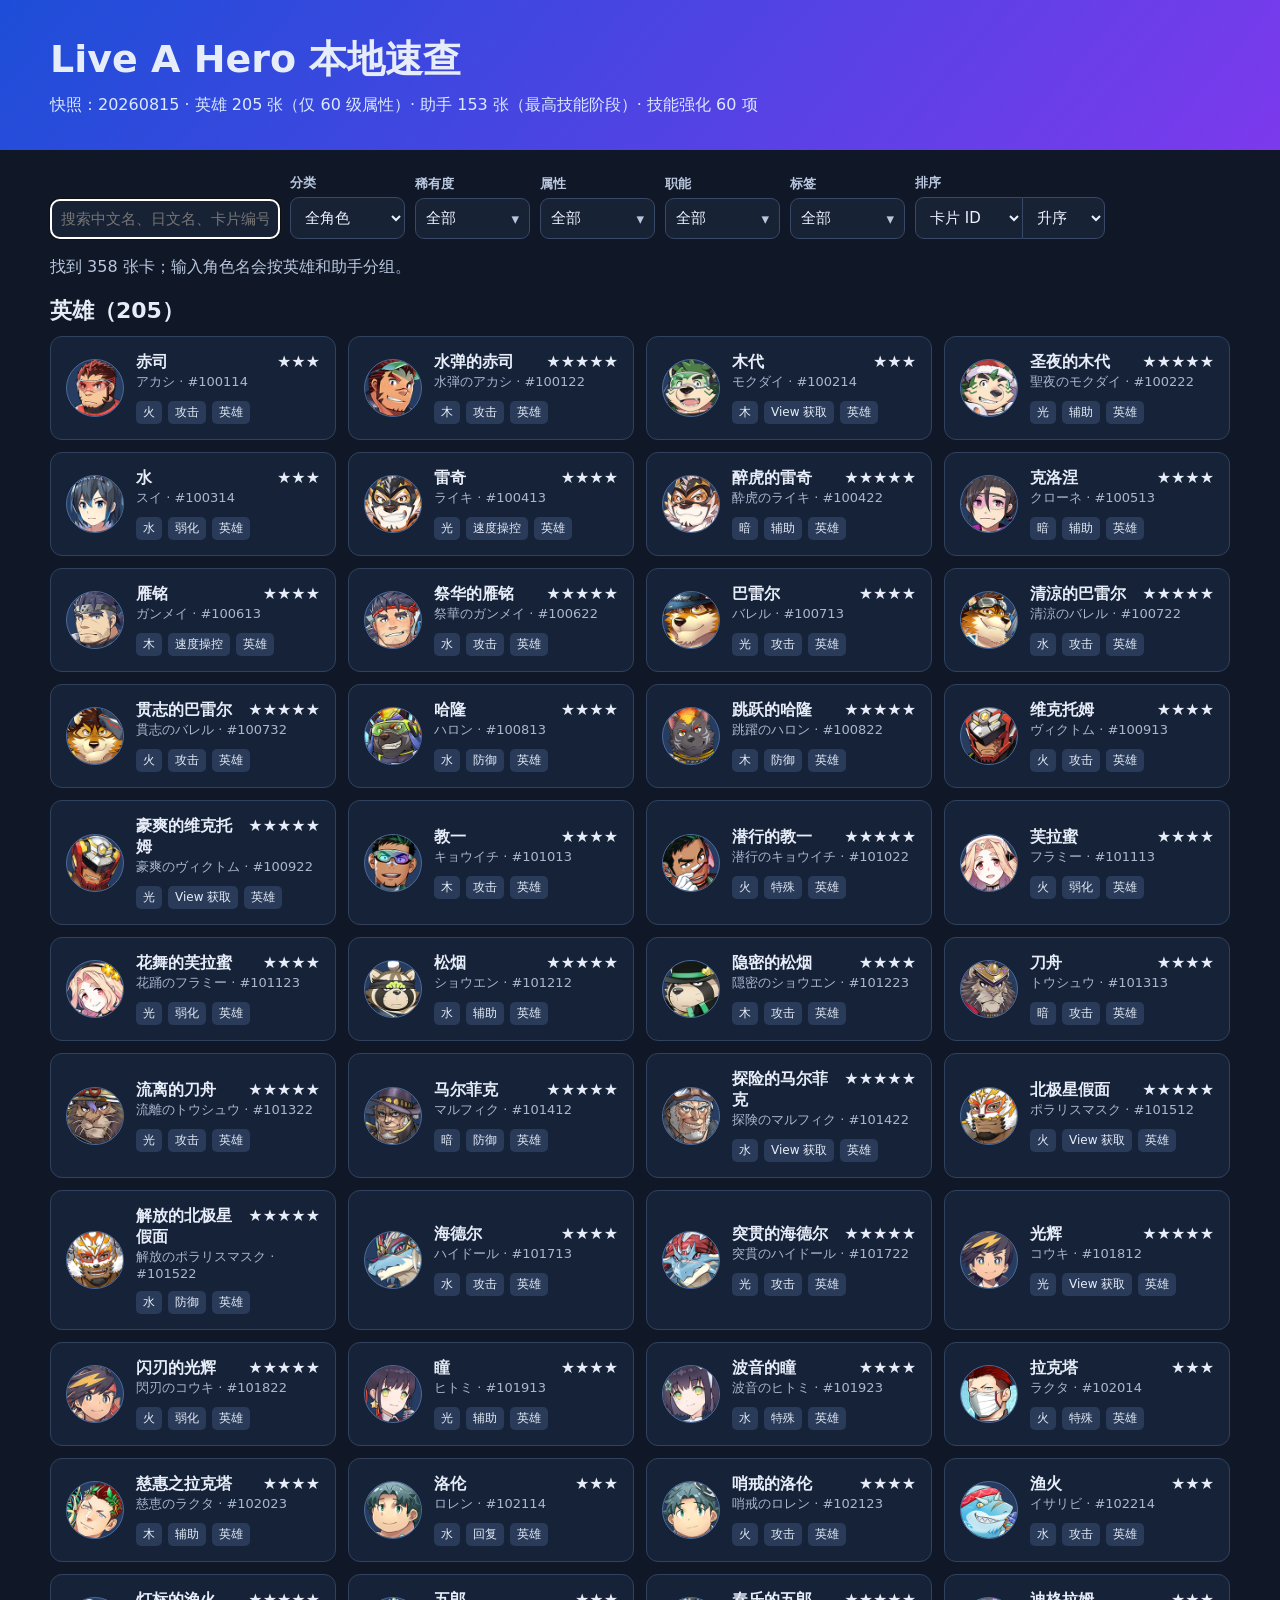
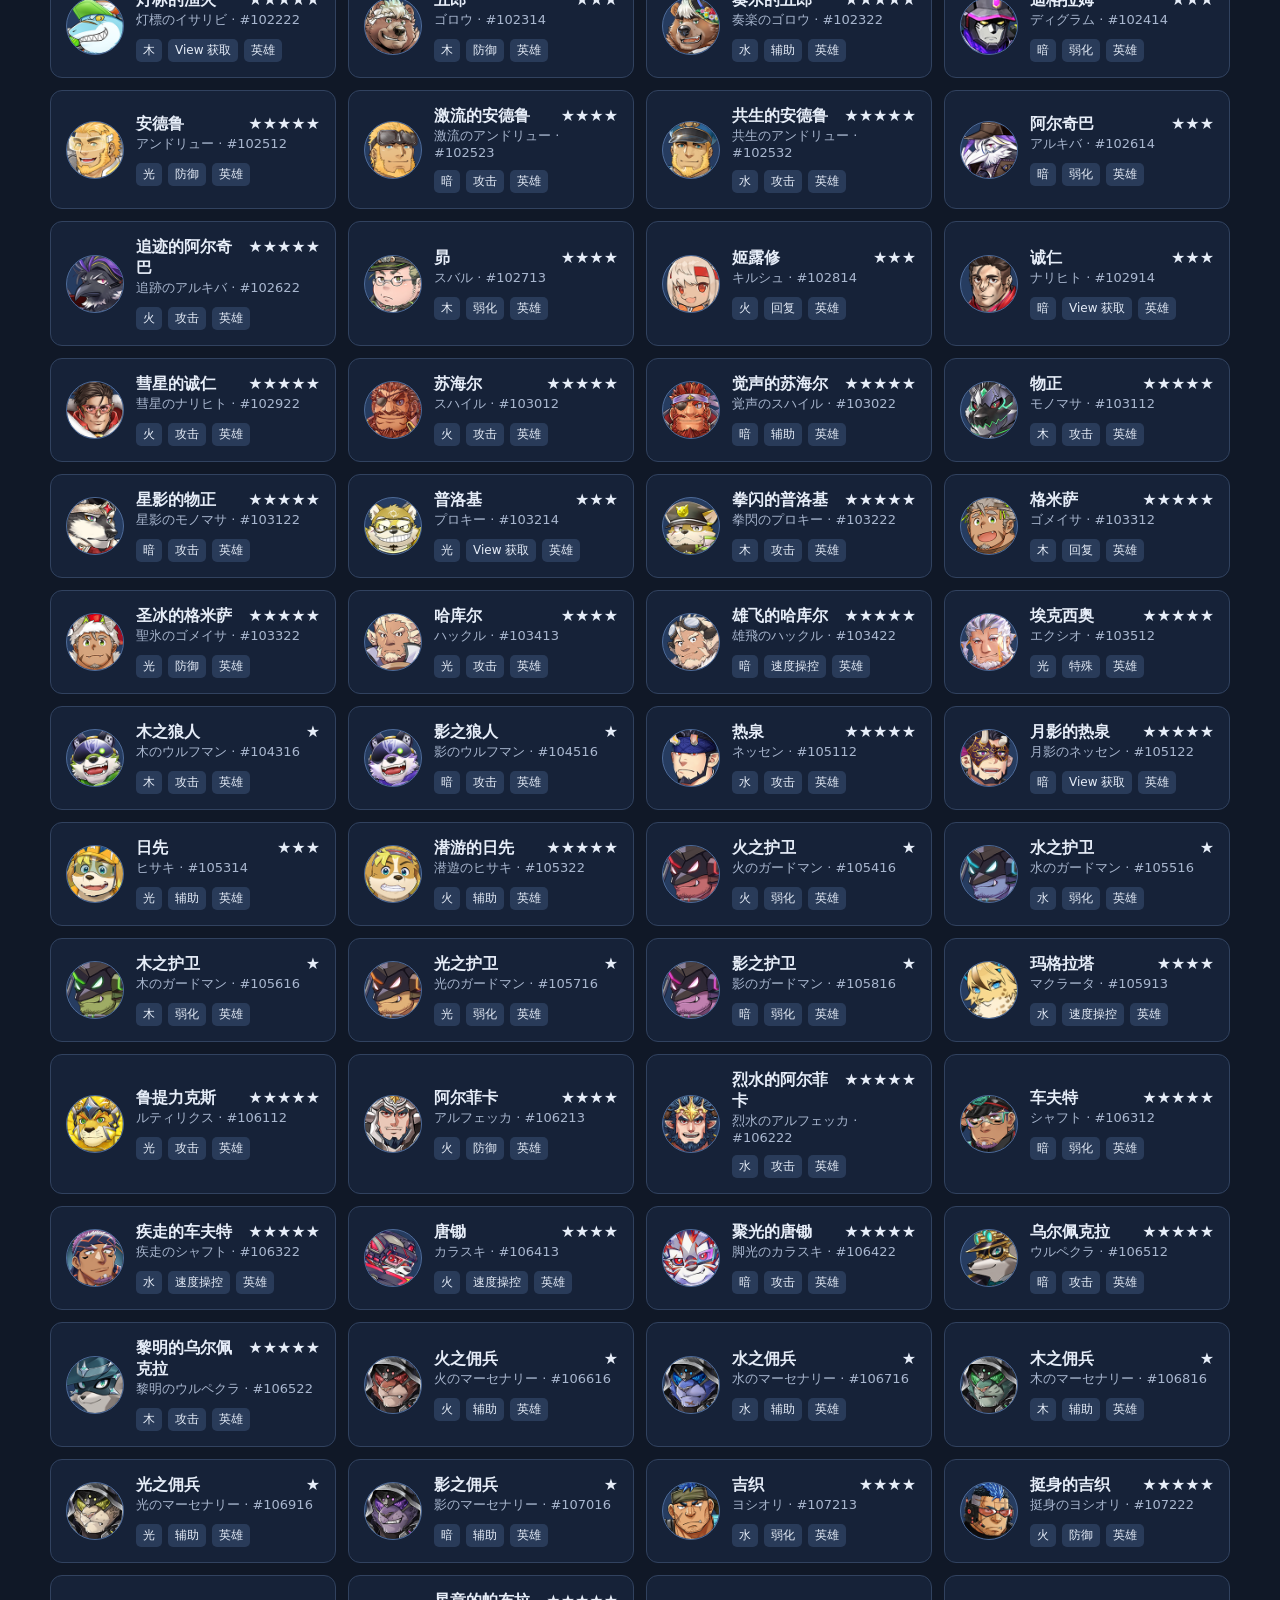
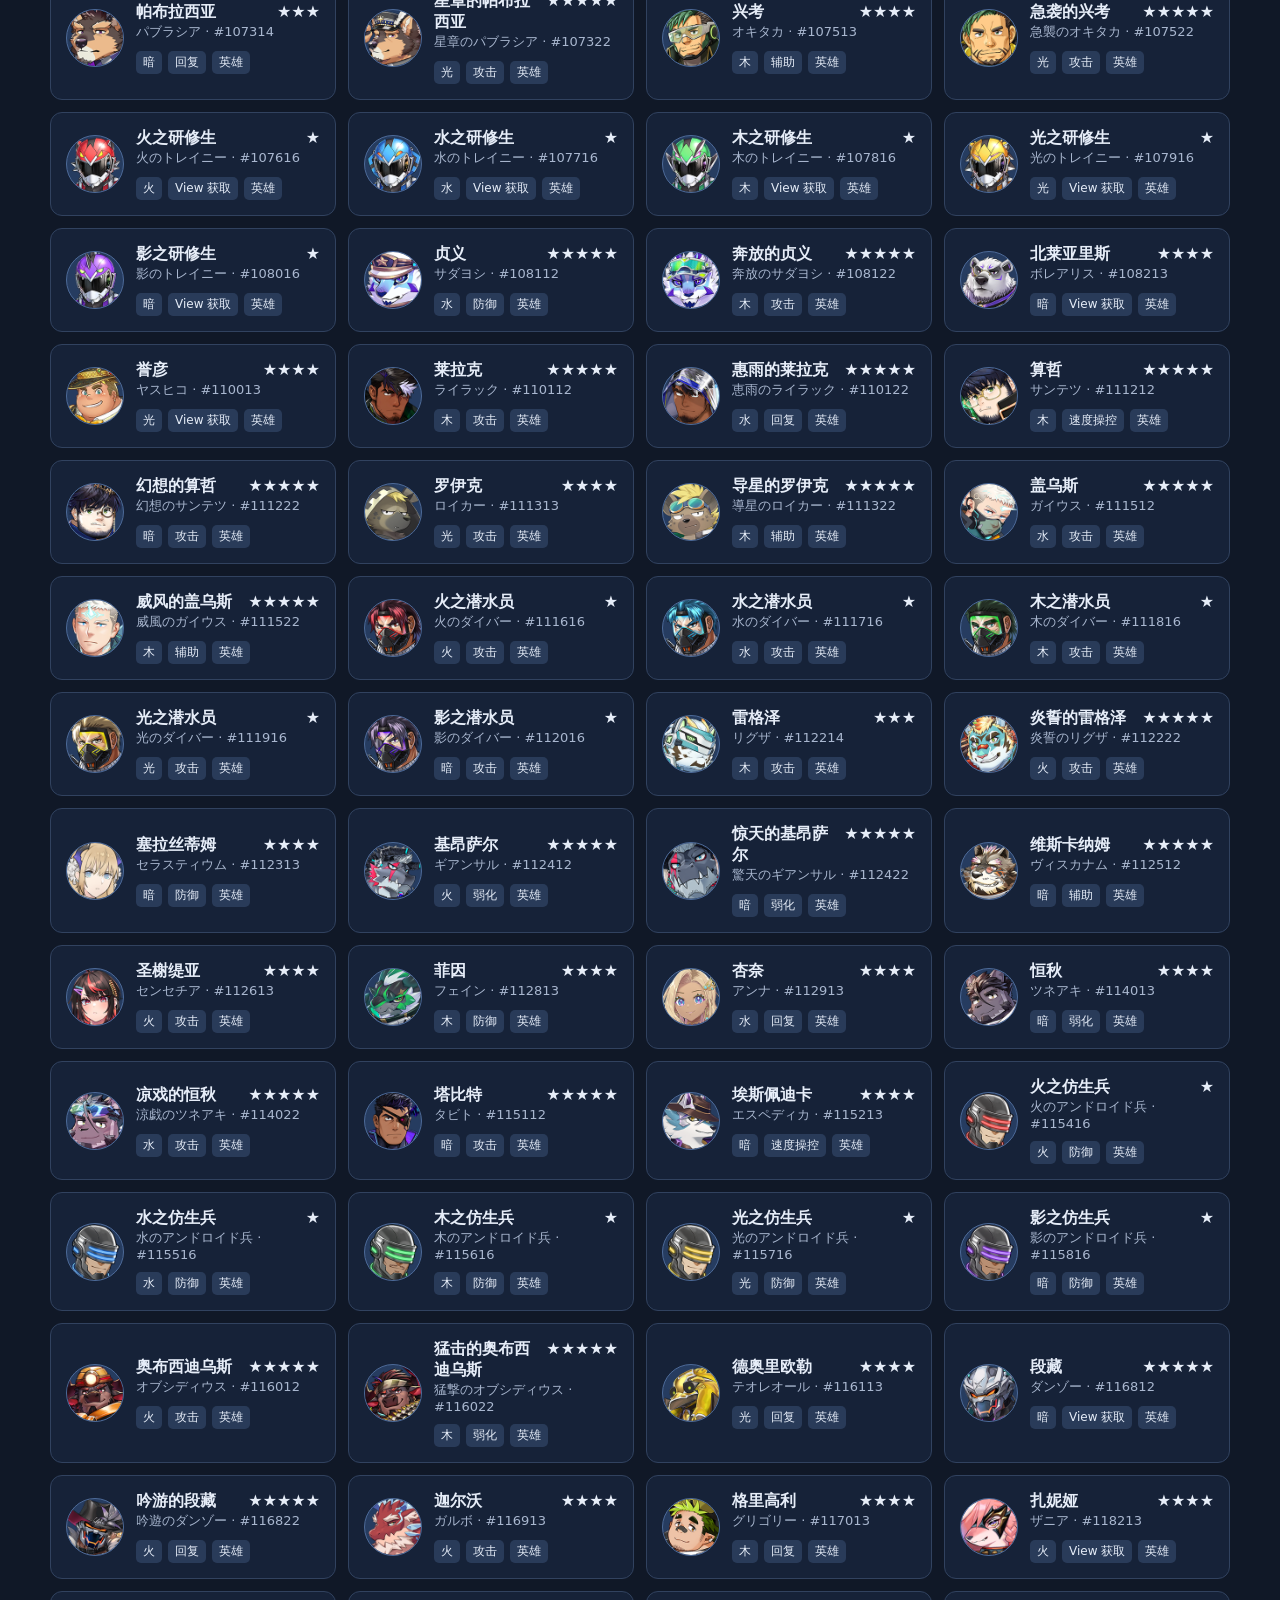
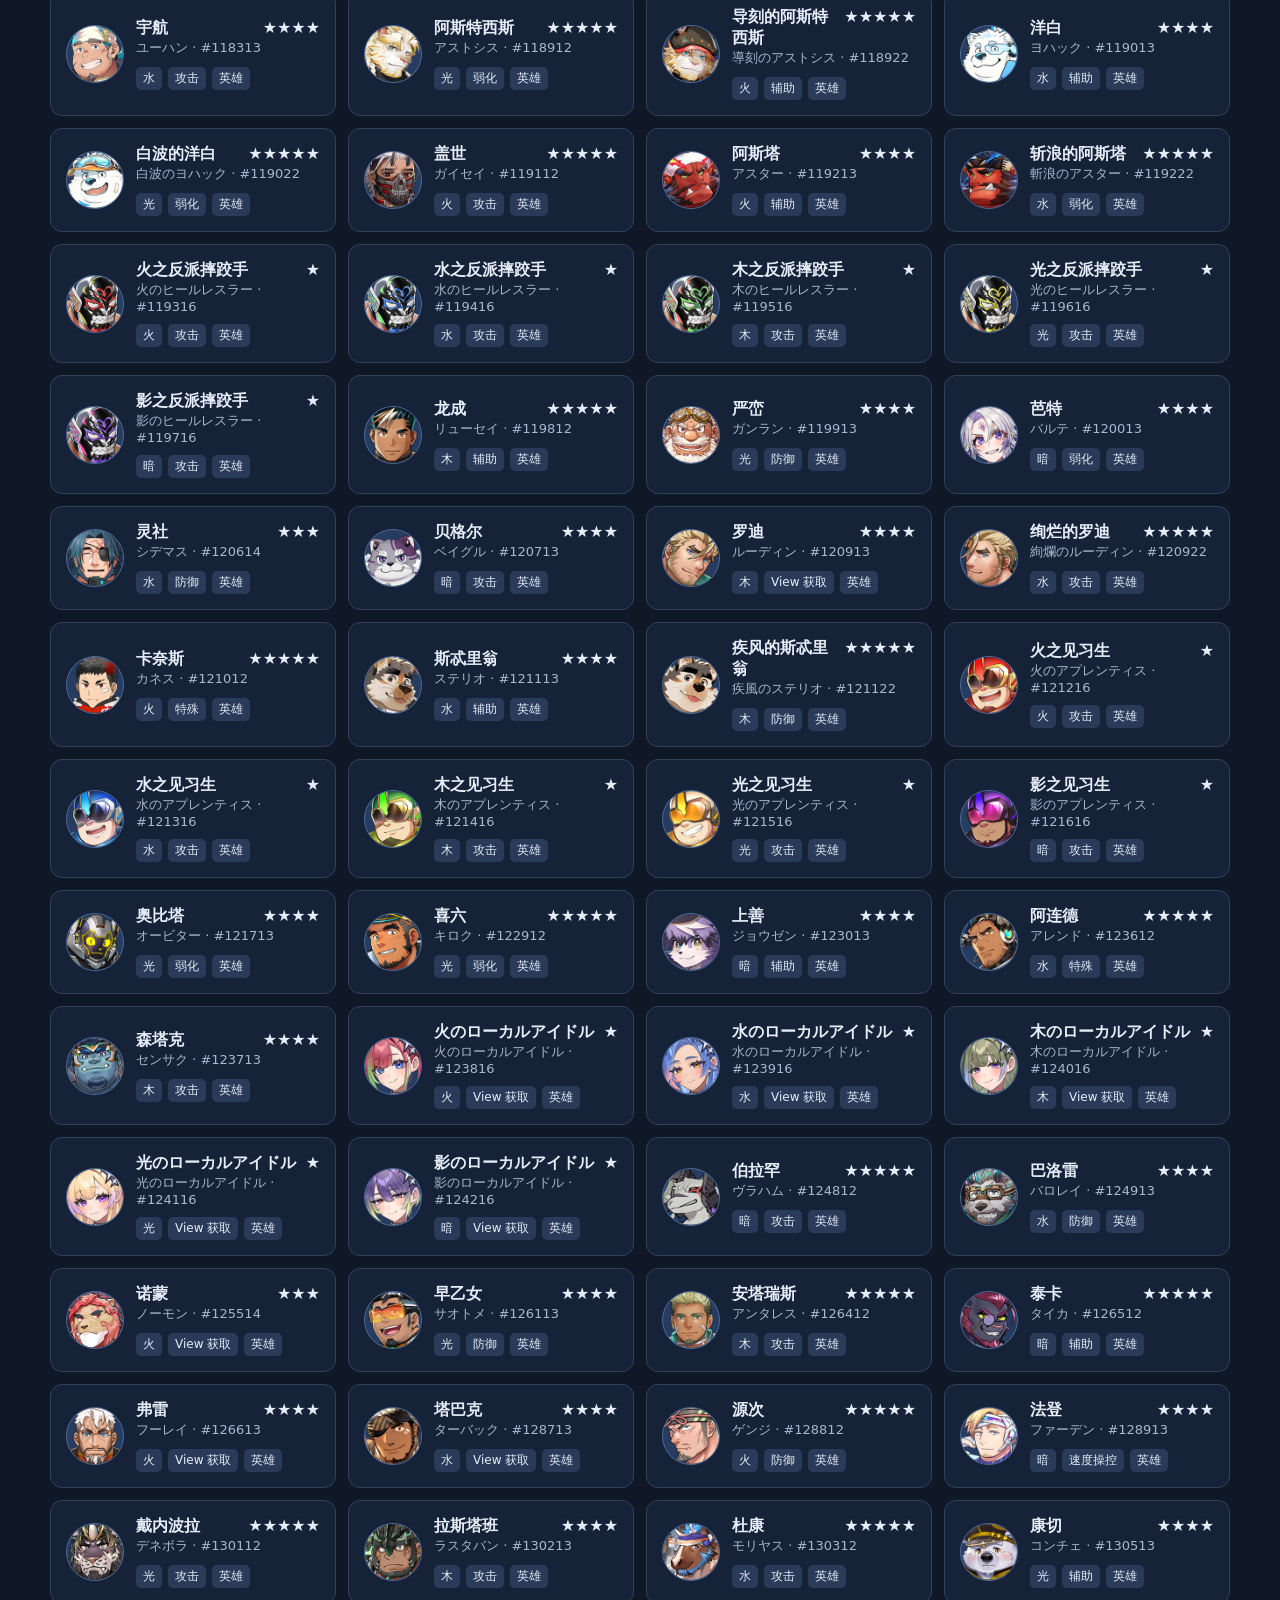
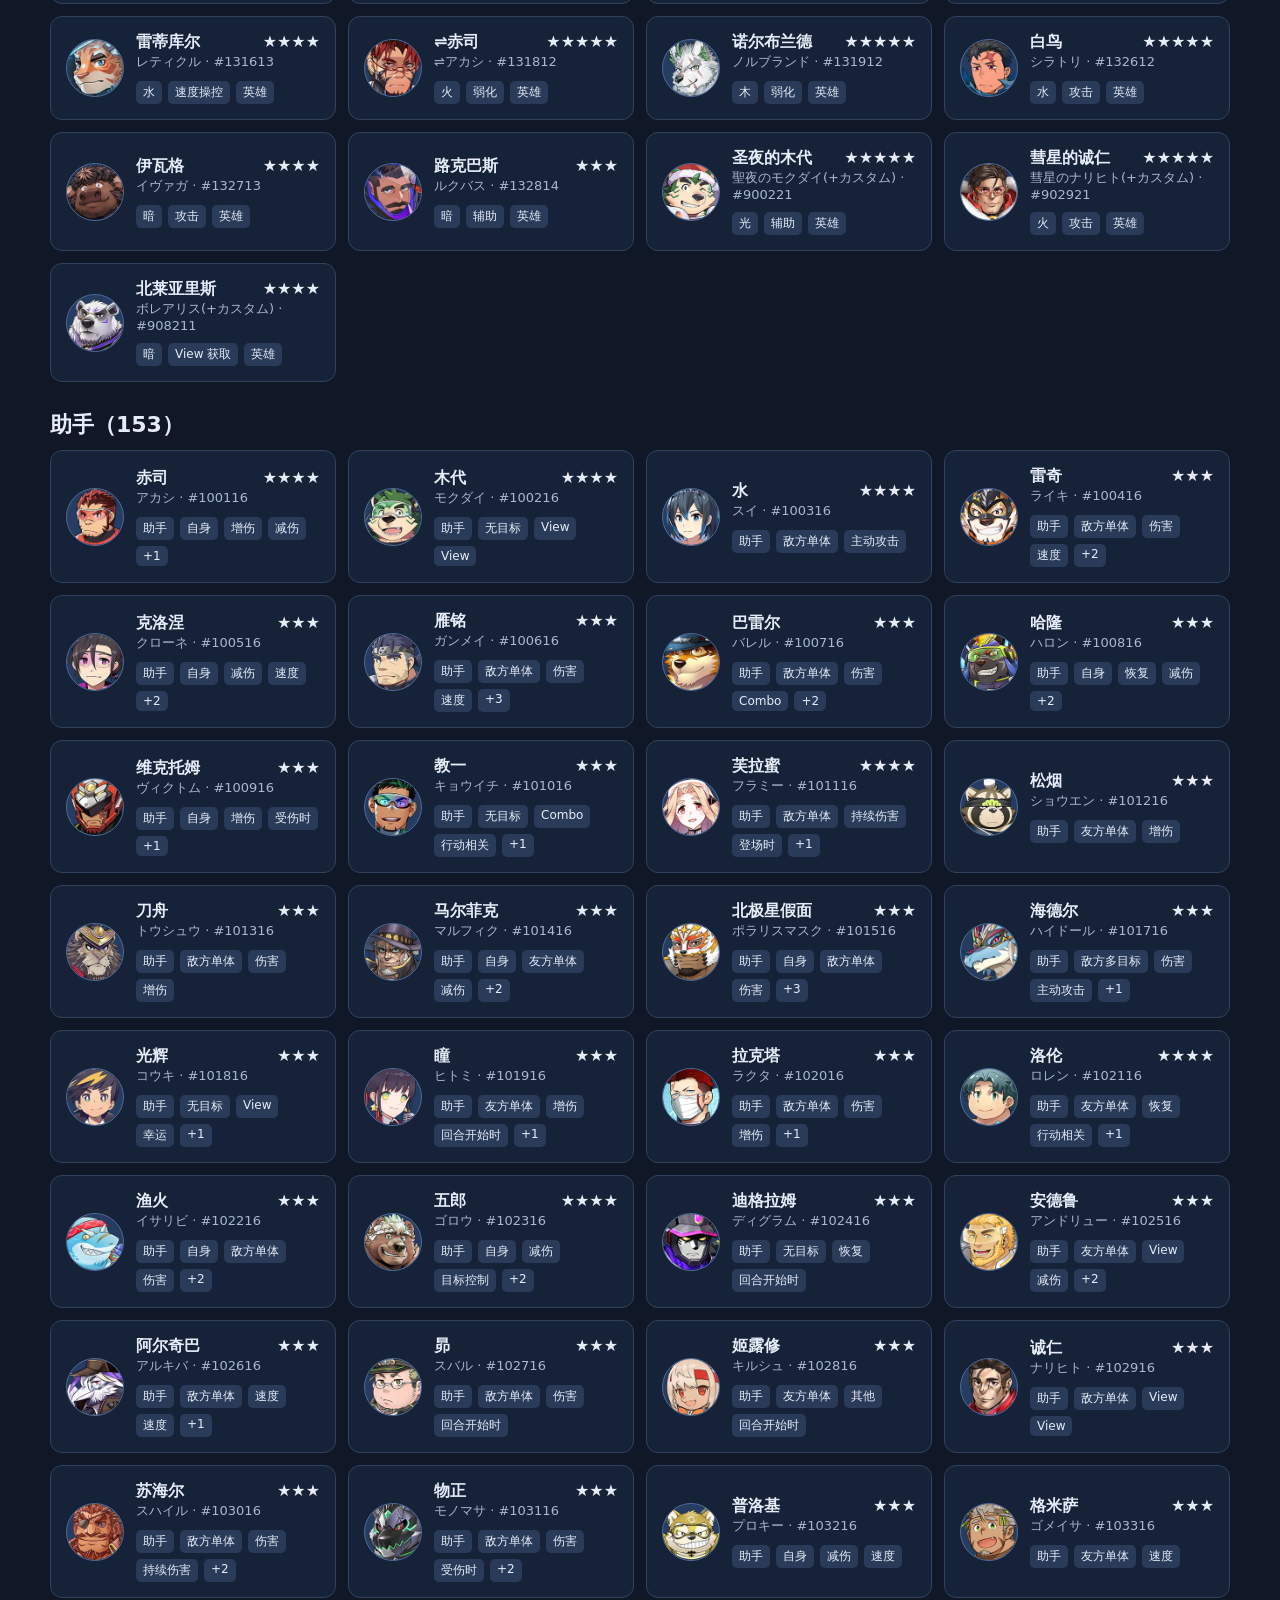
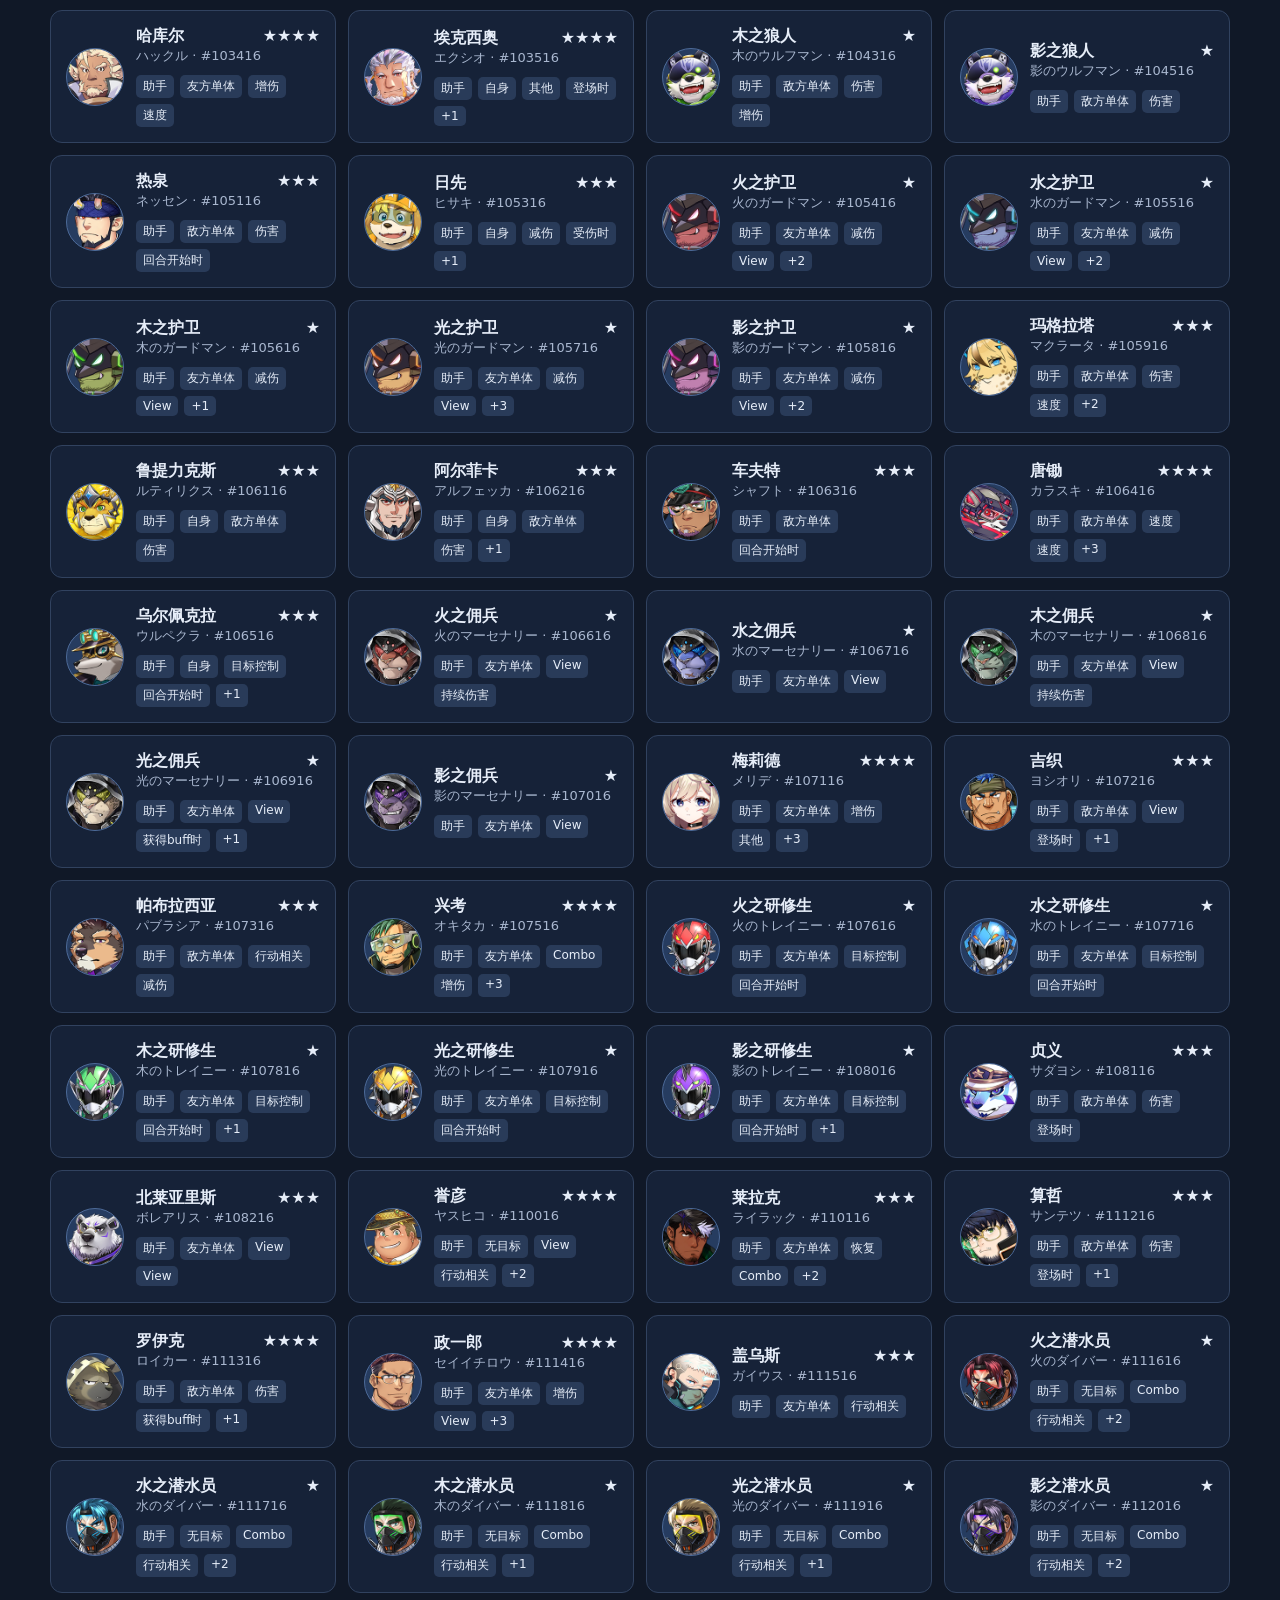
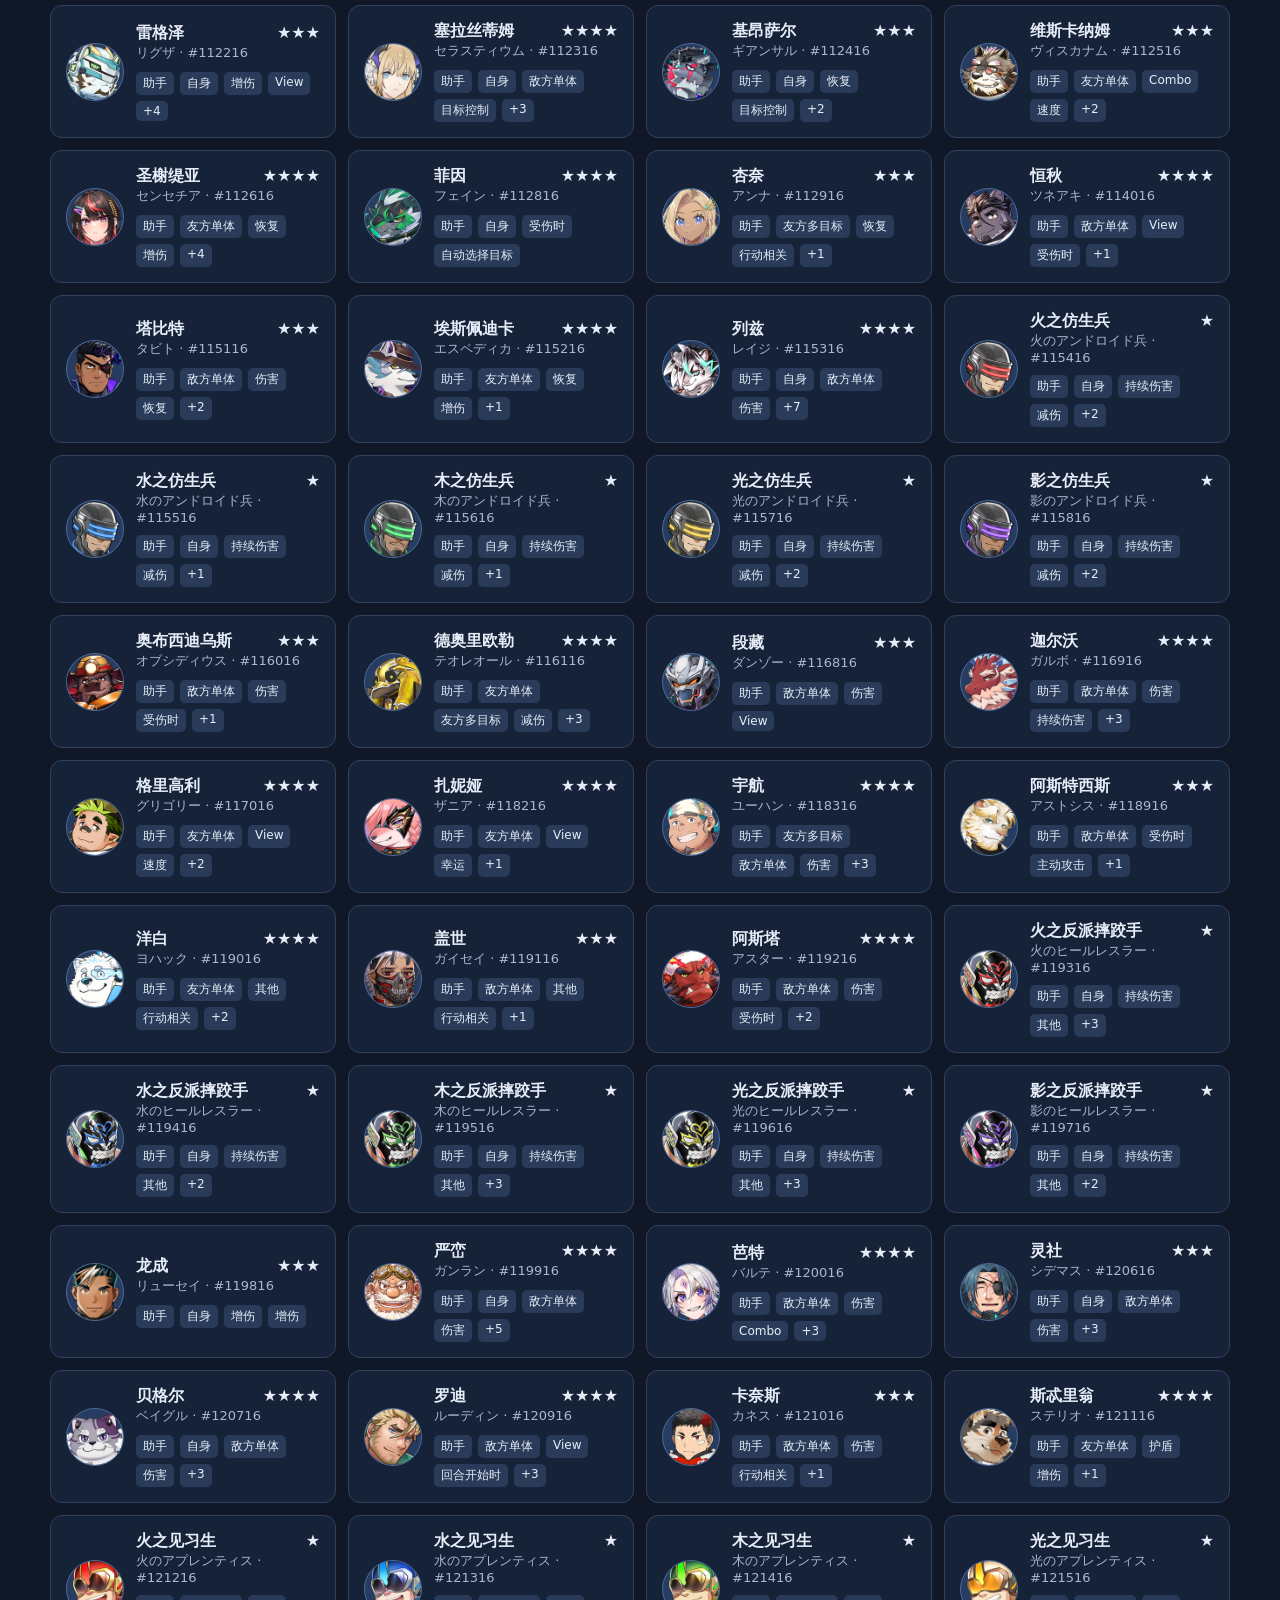
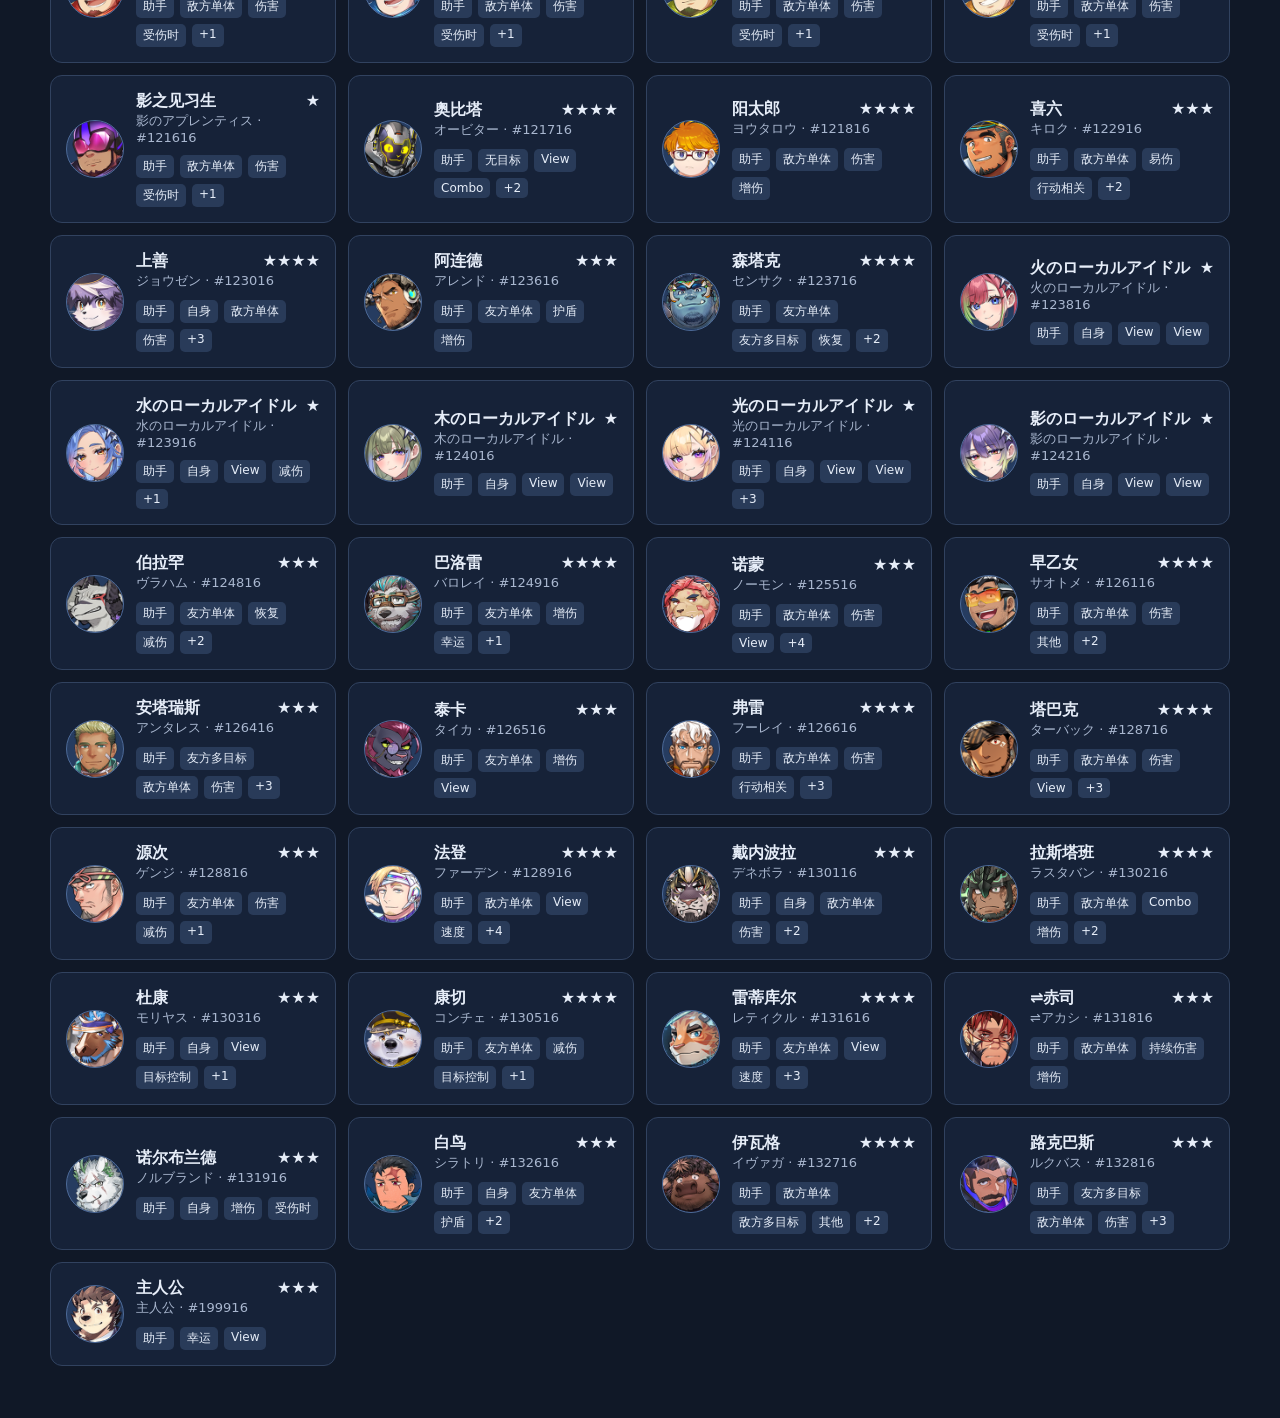
==== commit 60213c6d: "更新 Wiki 查询数据" ====
--- a/vercel-readonly/index.html
+++ b/vercel-readonly/index.html
@@ -42,7 +42,7 @@
   <dialog id="detail"><div class="detail"><div id="detailContent"></div><section id="statusDetail" class="status-detail" hidden aria-labelledby="statusTitle"><div class="detail"><button class="close status-close" aria-label="关闭词条说明">×</button><h2 id="statusTitle"></h2><div class="status-content" id="statusContent"></div></div></section></div></dialog>
 
   <script>
-    const catalog = {"metadata": {"snapshotId": "20260815", "generatedAt": "2026-08-28T12:50:26.578400+00:00", "heroCardCount": 205, "sidekickCardCount": 153, "skillCount": 856, "skillUpgradeCount": 60, "translationPolicy": "官方简中优先；缺失片段保留日文原文。", "heroStatPolicy": "同名英雄仅保留最高星卡的 60 级属性；无 60 级数据的特殊卡保留技能并标记。", "sidekickSkillPolicy": "每名助手仅保留最高阶段的主动技能与最高等级装备技能。"}, "cards": [{"key": "hero:131812", "kind": "hero", "cardId": "131812", "name": "⇌赤司", "nameSource": "官方简中", "originalName": "⇌アカシ", "aliases": [], "avatar": {"status": "available", "code": "xenoakashi"}, "rarity": 6, "initialRarity": 5, "element": {"code": 1, "label": "火"}, "role": {"code": 4, "label": "弱化"}, "stats": {"level60": {"level": 60, "hp": 5084, "attack": 2810, "agility": 109}}, "skills": [{"skillId": "1318101", "relation": "主动技能", "viewCost": 0, "name": "武装投掷", "nameSource": "官方简中", "originalName": "アーマメント・ハール", "description": "对敌方单体造成60%伤害。附加1次行动期间炸裂。存在被附加武装的我方的情况下，在自身攻击前，对作为技能目标的敌人发动被附加武装的我方的技能1。满足以下条件时，此技能在1回合内仅1次变化为“强制武装”。（１）当前为自身的行动顺序（２）当前的ViewPower为3000以上（３）⇌赤司以外存在我方（４）被附加武装的我方数量为1人以下此英雄不计入英雄“赤司”的我方。", "descriptionSource": "官方简中", "officialChineseAvailability": "完整官方简中", "statusTermSources": "官方简中", "statusTerms": [{"id": "6053", "name": "炸裂", "description": "行动结束时，受到炸裂制造者的ATK基础值40%伤害。（火属性）\n无视状态变化的重复无效，最多5个。", "source": "官方简中"}, {"id": "3872", "name": "强制武装", "description": "消耗3000ViewPower，对我方单体附加1次的武装。\n技能发动后，再行动1次。", "source": "官方简中"}, {"id": "1318101", "name": "武装", "description": "⇌赤司的技能发动武装效果时，会发动拥有此状态变化的我方的技能1。拥有此状态变化的角色在对敌方造成伤害时，附加1次行动期间依属性而定的炸裂。被附加武装的角色，ATK低于⇌赤司基础ATK的情况下，其ATK会被视为与⇌赤司的基础ATK相同。附加时，解除自身以外由⇌赤司附加给我方全体的全部武装。\n武装效果发动时，或对敌方造成伤害时解除。", "source": "官方简中"}]}, {"skillId": "1318102", "relation": "主动技能", "viewCost": 4000, "name": "无力化", "nameSource": "官方简中", "originalName": "インキャパシテーション", "description": "对敌方单体造成150%伤害。引爆目标被附加的所有持续伤害。", "descriptionSource": "官方简中", "officialChineseAvailability": "完整官方简中", "statusTermSources": "官方简中", "statusTerms": [{"id": "5097", "name": "引爆", "description": "解除目标被附加的持续伤害，并一次性造成等同于该持续伤害总和的伤害。", "source": "官方简中"}]}, {"skillId": "1318104", "relation": "主动技能", "viewCost": 8500, "name": "根除恐惧+", "nameSource": "官方简中", "originalName": "テラー・イラディケイション+", "description": "选择目标，发动我方全体的武装效果。武装效果期间，对目标施加的减益效果会扩散至相邻的敌人。对敌方单体造成130%伤害。（最多250%。减益效果的回合数为10时达到最大值）对相邻的敌人造成60%伤害。（最多120%。减益效果的回合数为10时达到最大值）我方每次以主动技能对敌方附加减益效果时，计量槽+1。计量槽达到6时，消耗我方⇌赤司的所有计量槽，对敌方全体造成60%伤害+附加1次行动期间炸裂＆附加2回合的所受伤害+10%（最多30%。最多可重复3个）", "descriptionSource": "官方简中", "officialChineseAvailability": "完整官方简中", "statusTermSources": "官方简中", "statusTerms": [{"id": "1318101", "name": "武装", "description": "⇌赤司的技能发动武装效果时，会发动拥有此状态变化的我方的技能1。拥有此状态变化的角色在对敌方造成伤害时，附加1次行动期间依属性而定的炸裂。被附加武装的角色，ATK低于⇌赤司基础ATK的情况下，其ATK会被视为与⇌赤司的基础ATK相同。附加时，解除自身以外由⇌赤司附加给我方全体的全部武装。\n武装效果发动时，或对敌方造成伤害时解除。", "source": "官方简中"}, {"id": "1318107", "name": "所受伤害+10%", "description": "所受伤害+10%", "source": "官方简中"}]}], "skillLevel": null, "skillUpgrades": []}, {"key": "hero:123013", "kind": "hero", "cardId": "123013", "name": "上善", "nameSource": "官方简中", "originalName": "ジョウゼン", "aliases": ["上善"], "avatar": {"status": "available", "code": "joezen"}, "rarity": 6, "initialRarity": 4, "element": {"code": 5, "label": "暗"}, "role": {"code": 3, "label": "辅助"}, "stats": {"level60": {"level": 60, "hp": 4915, "attack": 1667, "agility": 111}}, "skills": [{"skillId": "1230101", "relation": "主动技能", "viewCost": 0, "name": "一帆风顺", "nameSource": "官方简中", "originalName": "アネモス・クノ・オピステン", "description": "对敌方单体造成2次20%伤害。解除我方随机角色的1个减益效果。自身行动时发动此技能，技能发动后ViewPower为3000以上的情况下，消费3000View再行动一次。（1回合最多1次。再行动时无法获得View）", "descriptionSource": "官方简中", "officialChineseAvailability": "完整官方简中", "statusTermSources": "—", "statusTerms": []}, {"skillId": "1230102", "relation": "主动技能", "viewCost": 4000, "name": "引导罗盘", "nameSource": "官方简中", "originalName": "カソディギシ・ピクシダス", "description": "对我方单体附加3次行动期间健美。技能发动后，ViewPower为5000以上的情况，消费5000View对我方单体附加3次行动期间注目。我方每消费10000View则对队伍中HP最少的我方单体附加2次行动期间View值20%的屏障。（优先对未附加屏障的我方角色生效）", "descriptionSource": "官方简中", "officialChineseAvailability": "完整官方简中", "statusTermSources": "—", "statusTerms": []}, {"skillId": "1230104", "relation": "主动技能", "viewCost": 6000, "name": "晴空航路+", "nameSource": "官方简中", "originalName": "ディアドロミ・セ・アイトリアー+", "description": "对我方全体附加2次行动期间爆破+。对定位为“获得View”的我方全体附加2次行动期间ATK上升。", "descriptionSource": "官方简中", "officialChineseAvailability": "完整官方简中", "statusTermSources": "官方简中", "statusTerms": [{"id": "4739", "name": "爆破+", "description": "View基础值+1000。此效果视为与爆破同名的效果。", "source": "官方简中"}]}], "skillLevel": null, "skillUpgrades": []}, {"key": "hero:119913", "kind": "hero", "cardId": "119913", "name": "严峦", "nameSource": "官方简中", "originalName": "ガンラン", "aliases": ["严峦"], "avatar": {"status": "available", "code": "ganran"}, "rarity": 6, "initialRarity": 4, "element": {"code": 4, "label": "光"}, "role": {"code": 2, "label": "防御"}, "stats": {"level60": {"level": 60, "hp": 7185, "attack": 2229, "agility": 107}}, "skills": [{"skillId": "1199101", "relation": "主动技能", "viewCost": 0, "name": "忍耐之锁", "nameSource": "官方简中", "originalName": "ケテデゲドゥルト", "description": "对敌方单体造成60%伤害。锻炼+2。 战斗开始时，对自身附加锻炼。受到伤害时，锻炼+1。行动结束时锻炼-1。", "descriptionSource": "官方简中", "officialChineseAvailability": "完整官方简中", "statusTermSources": "官方简中", "statusTerms": [{"id": "1199101", "name": "锻炼", "description": "每有2个蓄能数，则我方全体的ATK+5%。（最多8为止）。\n受到伤害时蓄能数增加。行动结束时蓄能数减少。", "source": "官方简中"}]}, {"skillId": "1199102", "relation": "主动技能", "viewCost": 4000, "name": "铁的法则", "nameSource": "官方简中", "originalName": "アイゼンゲゼツ", "description": "对自身附加2次的次数挑衅&DEF上升。", "descriptionSource": "官方简中", "officialChineseAvailability": "完整官方简中", "statusTermSources": "官方简中", "statusTerms": [{"id": "4264", "name": "次数挑衅", "description": "变得容易被对手锁定。此效果视为与挑衅同名的效果。", "source": "官方简中"}]}, {"skillId": "1199104", "relation": "主动技能", "viewCost": 6000, "name": "锤炼秘宝斧+", "nameSource": "官方简中", "originalName": "シュミデン・シャッツァクスト+", "description": "对敌方单体造成150%伤害。附加1次行动期间ATK下降。锻炼为8时，将锻炼的蓄能数改成1，附加3次的DEF下降+。", "descriptionSource": "官方简中", "officialChineseAvailability": "完整官方简中", "statusTermSources": "官方简中", "statusTerms": [{"id": "4271", "name": "DEF下降+", "description": "从对手受到的伤害变为1.8倍。此效果视为与DEF下降同名的效果。", "source": "官方简中"}, {"id": "1199101", "name": "锻炼", "description": "每有2个蓄能数，则我方全体的ATK+5%。（最多8为止）。\n受到伤害时蓄能数增加。行动结束时蓄能数减少。", "source": "官方简中"}]}], "skillLevel": null, "skillUpgrades": []}, {"key": "hero:106512", "kind": "hero", "cardId": "106512", "name": "乌尔佩克拉", "nameSource": "官方简中", "originalName": "ウルペクラ", "aliases": ["乌尔佩克拉"], "avatar": {"status": "available", "code": "vulpecula"}, "rarity": 6, "initialRarity": 5, "element": {"code": 5, "label": "暗"}, "role": {"code": 1, "label": "攻击"}, "stats": {"level60": {"level": 60, "hp": 4061, "attack": 2632, "agility": 107}}, "skills": [{"skillId": "1065101", "relation": "主动技能", "viewCost": 0, "name": "邪恶幻影", "nameSource": "官方简中", "originalName": "ブーザ・ファントム", "description": "对敌方单体造成45%伤害。以60%的概率附加2回合期间毒伤。自身未受到伤害，且敌方存活的情况下，追加发动技能1。（1次行动仅发动1次。）", "descriptionSource": "官方简中", "officialChineseAvailability": "完整官方简中", "statusTermSources": "—", "statusTerms": []}, {"skillId": "1065102", "relation": "主动技能", "viewCost": 5000, "name": "穿越时光", "nameSource": "官方简中", "originalName": "ツァイトシュプルンク", "description": "对敌方单体造成100%伤害。解除敌方的1个增益效果。解除成功的情况下，将该效果附加于自身。自身未受到伤害期间，对自身发动与“隐蔽”相同的效果。", "descriptionSource": "官方简中", "officialChineseAvailability": "完整官方简中", "statusTermSources": "—", "statusTerms": []}, {"skillId": "1065104", "relation": "主动技能", "viewCost": 10000, "name": "勿忘我+", "nameSource": "官方简中", "originalName": "フェアギス・マインニヒト+", "description": "对敌方全体造成70%伤害+HP越多则伤害量上升越多。(最多上升至140%，HP全满时为最大值。)", "descriptionSource": "官方简中", "officialChineseAvailability": "完整官方简中", "statusTermSources": "—", "statusTerms": []}], "skillLevel": null, "skillUpgrades": []}, {"key": "hero:102314", "kind": "hero", "cardId": "102314", "name": "五郎", "nameSource": "官方简中", "originalName": "ゴロウ", "aliases": ["五郎"], "avatar": {"status": "available", "code": "goro"}, "rarity": 6, "initialRarity": 3, "element": {"code": 3, "label": "木"}, "role": {"code": 2, "label": "防御"}, "stats": {"level60": {"level": 60, "hp": 7899, "attack": 2176, "agility": 100}}, "skills": [{"skillId": "1023104", "relation": "主动技能", "viewCost": 0, "name": "醉酒的木匠+", "nameSource": "官方简中", "originalName": "ドランク・カーペンター+", "description": "对敌方单体造成50%伤害。对自身附加2回合期间挑衅。", "descriptionSource": "官方简中", "officialChineseAvailability": "完整官方简中", "statusTermSources": "—", "statusTerms": []}, {"skillId": "1023102", "relation": "主动技能", "viewCost": 5000, "name": "脚手架", "nameSource": "官方简中", "originalName": "スキャフォールディング", "description": "对我方单体附加1次行动期间SPD上升。附加2次的DEF上升。", "descriptionSource": "官方简中", "officialChineseAvailability": "完整官方简中", "statusTermSources": "—", "statusTerms": []}, {"skillId": "1023103", "relation": "主动技能", "viewCost": 9000, "name": "高端结构", "nameSource": "官方简中", "originalName": "ハイエンド・コンストラクト", "description": "对敌方全体造成70%伤害。以40%的概率附加1次行动期间ATK下降。", "descriptionSource": "官方简中", "officialChineseAvailability": "完整官方简中", "statusTermSources": "—", "statusTerms": []}], "skillLevel": null, "skillUpgrades": []}, {"key": "hero:132713", "kind": "hero", "cardId": "132713", "name": "伊瓦格", "nameSource": "官方简中", "originalName": "イヴァガ", "aliases": [], "avatar": {"status": "available", "code": "yvaga", "filename": "yvaga.png"}, "rarity": 6, "initialRarity": 4, "element": {"code": 5, "label": "暗"}, "role": {"code": 1, "label": "攻击"}, "stats": {"level60": {"level": 60, "hp": 5074, "attack": 2616, "agility": 111}}, "skills": [{"skillId": "1327101", "relation": "主动技能", "viewCost": 0, "name": "白噪声", "nameSource": "官方简中", "originalName": "ホワイト・ノイズ", "description": "对敌方单体造成60%伤害。解除1个增益效果。", "descriptionSource": "官方简中", "officialChineseAvailability": "完整官方简中", "statusTermSources": "—", "statusTerms": []}, {"skillId": "1327102", "relation": "主动技能", "viewCost": 4000, "name": "共振脉冲", "nameSource": "官方简中", "originalName": "レゾナンス・パルス", "description": "对敌方单体造成3次40%伤害。自身的HP为最大值的情况下，攻击次数将增加至4次。", "descriptionSource": "官方简中", "officialChineseAvailability": "完整官方简中", "statusTermSources": "—", "statusTerms": []}, {"skillId": "1327104", "relation": "主动技能", "viewCost": 4500, "name": "漏洞共享+", "nameSource": "官方简中", "originalName": "ヴァルナラビリティ・シェア+", "description": "对敌方单体附加2回合期间解析。附加1次行动期间SPD下降。拥有解析值。解析值将在以下条件下增加。（１）每次我方使用主动技能攻击敌方时，解析值+1。（２）被附加解析的敌方受到我方主动技能的伤害时，解析值+1。解析值达到20时，发动“溢流光谱”。", "descriptionSource": "官方简中", "officialChineseAvailability": "完整官方简中", "statusTermSources": "官方简中", "statusTerms": [{"id": "6692", "name": "解析", "description": "从对手受到的伤害变为1.2倍。\n自动行动时，受到以敌方全体为目标的随机攻击时，变得容易被对手锁定。", "source": "官方简中"}, {"id": "6707", "name": "溢流光谱", "description": "【不存在被附加解析的敌方的情况下】\n对敌方随机目标造成3次50%伤害。\n每1击以20%的概率附加2回合期间眩晕。\n技能发动后，我方全体的解析值变为0。\n【存在被附加解析的敌方的情况下】\n对被附加解析的敌方全体造成3次50%伤害。\n每1击以40%的概率附加2回合期间眩晕。\n技能发动后，我方全体的解析值变为0。", "source": "官方简中"}]}], "skillLevel": null, "skillUpgrades": []}, {"key": "hero:124812", "kind": "hero", "cardId": "124812", "name": "伯拉罕", "nameSource": "官方简中", "originalName": "ヴラハム", "aliases": ["伯拉罕"], "avatar": {"status": "available", "code": "vlaham"}, "rarity": 6, "initialRarity": 5, "element": {"code": 5, "label": "暗"}, "role": {"code": 1, "label": "攻击"}, "stats": {"level60": {"level": 60, "hp": 7241, "attack": 2716, "agility": 107}}, "skills": [{"skillId": "1248101", "relation": "主动技能", "viewCost": 0, "name": "葬仪辉光", "nameSource": "官方简中", "originalName": "ルーメン・フネリス", "description": "对敌方单体造成2次40%伤害。危机状态的情况下，自身恢复基础ATK50%的HP。存活期间，我方攻击时有概率发动\"暴击\"。HP越低则发动率上升越多。此效果不重复。", "descriptionSource": "官方简中", "officialChineseAvailability": "完整官方简中", "statusTermSources": "—", "statusTerms": []}, {"skillId": "1248102", "relation": "主动技能", "viewCost": 2000, "name": "圣域球体", "nameSource": "官方简中", "originalName": "ホスティア・スフェラエ", "description": "依所选我方角色的定位，对自身附加弹丸。（最多3个）对我方单体附加2次行动期间自身最大HP15%的屏障。对自身造成最大HP30%的贯穿伤害。未被附加ATK上升的情况下，附加1次行动期间ATK上升。在自身行动时发动此技能的情况下，行动不会结束，能继续行动。（1回合最多2次）自身HP为最大值的10%以下的情况下，无法发动此技能。", "descriptionSource": "官方简中", "officialChineseAvailability": "完整官方简中", "statusTermSources": "—", "statusTerms": []}, {"skillId": "1248104", "relation": "主动技能", "viewCost": 6000, "name": "铭记死亡之诗+", "nameSource": "官方简中", "originalName": "メメント・レクテ・モリ+", "description": "对敌方单体造成3次50%伤害。每1击消耗自身被附加的弹丸，并根据消耗的弹丸分别发动不同的追加效果。技能发动后，恢复自身HP最大值15%的HP×消耗的弹丸数。", "descriptionSource": "官方简中", "officialChineseAvailability": "完整官方简中", "statusTermSources": "—", "statusTerms": []}], "skillLevel": null, "skillUpgrades": []}, {"key": "hero:124116", "kind": "hero", "cardId": "124116", "name": "光のローカルアイドル", "nameSource": "日文原文", "originalName": "光のローカルアイドル", "aliases": [], "avatar": {"status": "available", "code": "localIdolLight", "filename": "localidollight.png"}, "rarity": 6, "initialRarity": 1, "element": {"code": 4, "label": "光"}, "role": {"code": 6, "label": "View 获取"}, "stats": {"level60": {"level": 60, "hp": 4655, "attack": 1722, "agility": 102}}, "skills": [{"skillId": "1241101", "relation": "主动技能", "viewCost": 0, "name": "星屑ハートビート", "nameSource": "日文原文", "originalName": "星屑ハートビート", "description": "敵単体に40%ダメージ。対象に隣接する敵が影属性だった場合、その敵にも20%ダメージ。", "descriptionSource": "日文原文", "officialChineseAvailability": "无官方简中", "statusTermSources": "—", "statusTerms": []}, {"skillId": "1238104", "relation": "主动技能", "viewCost": 3000, "name": "ミーティア・シューター+", "nameSource": "日文原文", "originalName": "ミーティア・シューター+", "description": "敵単体と隣接する敵に60%ダメージ+Viewを追加で消費して与えるダメージが上昇する。（最大160%ダメージ。View3000消費毎に与えるダメージ+20%。View15000消費時、最大ダメージに到達。）", "descriptionSource": "日文原文", "officialChineseAvailability": "无官方简中", "statusTermSources": "—", "statusTerms": []}, {"skillId": "1241103", "relation": "主动技能", "viewCost": 8000, "name": "スターナイツ・シンフォニア", "nameSource": "日文原文", "originalName": "スターナイツ・シンフォニア", "description": "味方全体に1回の行動の間健美を付与。対象が光属性の場合、付与する健美が2回分になる。自身のゲージを全て消費し、消費したゲージ×2000Viewを獲得。味方がViewを5000消費する度に自身のゲージ+1。(ゲージの最大値は10)", "descriptionSource": "日文原文", "officialChineseAvailability": "无官方简中", "statusTermSources": "—", "statusTerms": []}], "skillLevel": null, "skillUpgrades": []}, {"key": "hero:115716", "kind": "hero", "cardId": "115716", "name": "光之仿生兵", "nameSource": "官方简中", "originalName": "光のアンドロイド兵", "aliases": [], "avatar": {"status": "available", "code": "androidSoldierLight", "filename": "androidsoldierlight.png"}, "rarity": 6, "initialRarity": 1, "element": {"code": 4, "label": "光"}, "role": {"code": 2, "label": "防御"}, "stats": {"level60": {"level": 60, "hp": 7024, "attack": 1170, "agility": 105}}, "skills": [{"skillId": "1154101", "relation": "主动技能", "viewCost": 0, "name": "定制武器", "nameSource": "官方简中", "originalName": "カスタムウェポン", "description": "对敌方单体造成60%伤害。以50%的概率解除1个增益效果。", "descriptionSource": "官方简中", "officialChineseAvailability": "完整官方简中", "statusTermSources": "—", "statusTerms": []}, {"skillId": "1154102", "relation": "主动技能", "viewCost": 2000, "name": "壁垒转换", "nameSource": "官方简中", "originalName": "ランパートシフト", "description": "对自身附加2回合期间挑衅。附加1回合期间再生。", "descriptionSource": "官方简中", "officialChineseAvailability": "完整官方简中", "statusTermSources": "—", "statusTerms": []}, {"skillId": "1157104", "relation": "主动技能", "viewCost": 5000, "name": "能源共振+", "nameSource": "官方简中", "originalName": "エナジーリゾネート+", "description": "对敌方单体造成110%伤害。目标为影属性以外的情况下，以60%的概率解除1个增益效果&附加1次行动期间ATK下降。", "descriptionSource": "官方简中", "officialChineseAvailability": "完整官方简中", "statusTermSources": "—", "statusTerms": []}], "skillLevel": null, "skillUpgrades": []}, {"key": "hero:106916", "kind": "hero", "cardId": "106916", "name": "光之佣兵", "nameSource": "官方简中", "originalName": "光のマーセナリー", "aliases": [], "avatar": {"status": "available", "code": "mercenaryLight", "filename": "mercenarylight.png"}, "rarity": 6, "initialRarity": 1, "element": {"code": 4, "label": "光"}, "role": {"code": 3, "label": "辅助"}, "stats": {"level60": {"level": 60, "hp": 4855, "attack": 1657, "agility": 106}}, "skills": [{"skillId": "1069101", "relation": "主动技能", "viewCost": 0, "name": "开火", "nameSource": "官方简中", "originalName": "オープン・ファイア", "description": "对敌方单体造成80%伤害。", "descriptionSource": "官方简中", "officialChineseAvailability": "完整官方简中", "statusTermSources": "—", "statusTerms": []}, {"skillId": "1069102", "relation": "主动技能", "viewCost": 4000, "name": "请求支援", "nameSource": "官方简中", "originalName": "援護要請", "description": "恢复我方单体基础ATK80%的HP。目标为光属性的情况下，附加1次行动期间ATK上升。", "descriptionSource": "官方简中", "officialChineseAvailability": "完整官方简中", "statusTermSources": "—", "statusTerms": []}, {"skillId": "1069104", "relation": "主动技能", "viewCost": 5000, "name": "万弹齐发+", "nameSource": "官方简中", "originalName": "ボリー・ファイア+", "description": "对敌方全体造成70%伤害。对随机的我方单体附加2次的DEF上升。", "descriptionSource": "官方简中", "officialChineseAvailability": "完整官方简中", "statusTermSources": "—", "statusTerms": []}], "skillLevel": null, "skillUpgrades": []}, {"key": "hero:119616", "kind": "hero", "cardId": "119616", "name": "光之反派摔跤手", "nameSource": "官方简中", "originalName": "光のヒールレスラー", "aliases": [], "avatar": {"status": "available", "code": "wrestlerLight", "filename": "wrestlerlight.png"}, "rarity": 6, "initialRarity": 1, "element": {"code": 4, "label": "光"}, "role": {"code": 1, "label": "攻击"}, "stats": {"level60": {"level": 60, "hp": 5934, "attack": 1722, "agility": 98}}, "skills": [{"skillId": "1196101", "relation": "主动技能", "viewCost": 0, "name": "拿手擒抱", "nameSource": "官方简中", "originalName": "シグネチャータックル", "description": "对敌方单体造成70%伤害。目标为影属性的情况下，对自身附加2次行动期间自身View值20%的屏障。", "descriptionSource": "官方简中", "officialChineseAvailability": "完整官方简中", "statusTermSources": "—", "statusTerms": []}, {"skillId": "1193104", "relation": "主动技能", "viewCost": 4500, "name": "反派表演+", "nameSource": "官方简中", "originalName": "ヒールパフォーマンス+", "description": "对自身附加1次的反击 & 次数挑衅。以80%的概率附加1次行动期间ATK上升。", "descriptionSource": "官方简中", "officialChineseAvailability": "完整官方简中", "statusTermSources": "官方简中", "statusTerms": [{"id": "4272", "name": "次数挑衅", "description": "变得容易被对手锁定。此效果视为与挑衅同名的效果。", "source": "官方简中"}]}, {"skillId": "1193103", "relation": "主动技能", "viewCost": 9000, "name": "终结技", "nameSource": "官方简中", "originalName": "フィニッシャーアサルト", "description": "对敌方全体造成70%伤害+HP越低则伤害量上升越多。（最多上升至140%。HP为1时达到最大伤害）", "descriptionSource": "官方简中", "officialChineseAvailability": "完整官方简中", "statusTermSources": "—", "statusTerms": []}], "skillLevel": null, "skillUpgrades": []}, {"key": "hero:105716", "kind": "hero", "cardId": "105716", "name": "光之护卫", "nameSource": "官方简中", "originalName": "光のガードマン", "aliases": [], "avatar": {"status": "available", "code": "guardmanLight", "filename": "guardmanlight.png"}, "rarity": 6, "initialRarity": 1, "element": {"code": 4, "label": "光"}, "role": {"code": 4, "label": "弱化"}, "stats": {"level60": {"level": 60, "hp": 5880, "attack": 1176, "agility": 106}}, "skills": [{"skillId": "1054104", "relation": "主动技能", "viewCost": 0, "name": "牵制射击+", "nameSource": "官方简中", "originalName": "牽制射撃+", "description": "对敌方单体造成50%伤害。附加1次行动期间马赛克。", "descriptionSource": "官方简中", "officialChineseAvailability": "完整官方简中", "statusTermSources": "—", "statusTerms": []}, {"skillId": "1054102", "relation": "主动技能", "viewCost": 2000, "name": "警戒态势", "nameSource": "官方简中", "originalName": "警戒態勢", "description": "对敌方单体附加1回合期间瞄准。对自身附加1次的DEF上升。", "descriptionSource": "官方简中", "officialChineseAvailability": "完整官方简中", "statusTermSources": "—", "statusTerms": []}, {"skillId": "1057103", "relation": "主动技能", "viewCost": 4000, "name": "充能马格纳姆", "nameSource": "官方简中", "originalName": "チャージマグナム", "description": "对敌方单体造成120%伤害。以70%的概率附加1回合期间烧伤。目标为影属性时，烧伤效果变为2回合。", "descriptionSource": "官方简中", "officialChineseAvailability": "完整官方简中", "statusTermSources": "—", "statusTerms": []}], "skillLevel": null, "skillUpgrades": []}, {"key": "hero:111916", "kind": "hero", "cardId": "111916", "name": "光之潜水员", "nameSource": "官方简中", "originalName": "光のダイバー", "aliases": [], "avatar": {"status": "available", "code": "diverLight", "filename": "diverlight.png"}, "rarity": 6, "initialRarity": 1, "element": {"code": 4, "label": "光"}, "role": {"code": 1, "label": "攻击"}, "stats": {"level60": {"level": 60, "hp": 4710, "attack": 2130, "agility": 107}}, "skills": [{"skillId": "1116101", "relation": "主动技能", "viewCost": 0, "name": "一击突刺", "nameSource": "官方简中", "originalName": "一本突き", "description": "对敌方单体造成70%伤害。以40%的概率附加1次行动期间SPD下降。", "descriptionSource": "官方简中", "officialChineseAvailability": "完整官方简中", "statusTermSources": "—", "statusTerms": []}, {"skillId": "1119102", "relation": "主动技能", "viewCost": 4000, "name": "结伴潜水", "nameSource": "官方简中", "originalName": "バディダイブ", "description": "连击数仅随我方光属性英雄的数量增加。获得我方存在的光属性英雄人数×2000的View。", "descriptionSource": "官方简中", "officialChineseAvailability": "完整官方简中", "statusTermSources": "—", "statusTerms": []}, {"skillId": "1119104", "relation": "主动技能", "viewCost": 5000, "name": "贯钉+", "nameSource": "官方简中", "originalName": "パイルバンカー+", "description": "对敌方单体造成110%伤害+伤害量随连击数上升。（最多上升至220%。连击数为10时达到最大伤害。目标为影属性的情况下，连击数+1。", "descriptionSource": "官方简中", "officialChineseAvailability": "完整官方简中", "statusTermSources": "—", "statusTerms": []}], "skillLevel": null, "skillUpgrades": []}, {"key": "hero:107916", "kind": "hero", "cardId": "107916", "name": "光之研修生", "nameSource": "官方简中", "originalName": "光のトレイニー", "aliases": [], "avatar": {"status": "available", "code": "traineeLight", "filename": "traineelight.png"}, "rarity": 6, "initialRarity": 1, "element": {"code": 4, "label": "光"}, "role": {"code": 6, "label": "View 获取"}, "stats": {"level60": {"level": 60, "hp": 4895, "attack": 1652, "agility": 102}}, "skills": [{"skillId": "1079101", "relation": "主动技能", "viewCost": 0, "name": "上勾拳", "nameSource": "官方简中", "originalName": "アッパーカット", "description": "对敌方单体造成80%伤害。", "descriptionSource": "官方简中", "officialChineseAvailability": "完整官方简中", "statusTermSources": "—", "statusTerms": []}, {"skillId": "1079102", "relation": "主动技能", "viewCost": 1500, "name": "招牌动作", "nameSource": "官方简中", "originalName": "決めポーズ", "description": "获得5000View。", "descriptionSource": "官方简中", "officialChineseAvailability": "完整官方简中", "statusTermSources": "—", "statusTerms": []}, {"skillId": "1079104", "relation": "主动技能", "viewCost": 4000, "name": "必杀攻击+", "nameSource": "官方简中", "originalName": "必殺攻撃+", "description": "对敌方单体造成90%伤害。攻击目标为影属性时，获得11000View。", "descriptionSource": "官方简中", "officialChineseAvailability": "完整官方简中", "statusTermSources": "—", "statusTerms": []}], "skillLevel": null, "skillUpgrades": []}, {"key": "hero:121516", "kind": "hero", "cardId": "121516", "name": "光之见习生", "nameSource": "官方简中", "originalName": "光のアプレンティス", "aliases": [], "avatar": {"status": "available", "code": "apprenticeLight", "filename": "apprenticelight.png"}, "rarity": 6, "initialRarity": 1, "element": {"code": 4, "label": "光"}, "role": {"code": 1, "label": "攻击"}, "stats": {"level60": {"level": 60, "hp": 4830, "attack": 2122, "agility": 104}}, "skills": [{"skillId": "1212101", "relation": "主动技能", "viewCost": 0, "name": "原始攻击", "nameSource": "官方简中", "originalName": "プライマルアタック", "description": "对敌方单体造成2～3次25%伤害。发动自身技能概率上升效果越高，则次数越容易变多。", "descriptionSource": "官方简中", "officialChineseAvailability": "完整官方简中", "statusTermSources": "—", "statusTerms": []}, {"skillId": "1215102", "relation": "主动技能", "viewCost": 2000, "name": "惊袭闪光", "nameSource": "官方简中", "originalName": "サプライザルフラッシュ", "description": "对敌方单体附加1回合期间眩晕。获得自身合作槽数量×1000的View。技能发动后，消耗全部合作槽。对影属性敌方发动此技能的情况下，计量槽的消耗量减半。每次我方攻击敌方，则自身的合作槽+1。（计量槽最大值为8）", "descriptionSource": "官方简中", "officialChineseAvailability": "完整官方简中", "statusTermSources": "—", "statusTerms": []}, {"skillId": "1215104", "relation": "主动技能", "viewCost": 5000, "name": "极限冲锋+", "nameSource": "官方简中", "originalName": "マキシマムラッシュ+", "description": "对敌方单体造成120%伤害。附加蓄能数1的伤痕。依据自身以外的光属性我方数量，追加同等次数的20%伤害。", "descriptionSource": "官方简中", "officialChineseAvailability": "完整官方简中", "statusTermSources": "官方简中", "statusTerms": [{"id": "3409", "name": "伤痕", "description": "每有1个蓄能数，所受伤害+5%。（蓄能数最多为10）\n受到伤害时蓄能数增加。\n行动结束时解除。", "source": "官方简中"}]}], "skillLevel": null, "skillUpgrades": []}, {"key": "hero:101812", "kind": "hero", "cardId": "101812", "name": "光辉", "nameSource": "官方简中", "originalName": "コウキ", "aliases": [], "avatar": {"status": "available", "code": "kouki"}, "rarity": 6, "initialRarity": 5, "element": {"code": 4, "label": "光"}, "role": {"code": 6, "label": "View 获取"}, "stats": {"level60": {"level": 60, "hp": 5119, "attack": 1717, "agility": 106}}, "skills": [{"skillId": "1018101", "relation": "主动技能", "viewCost": 0, "name": "瞩目时刻", "nameSource": "官方简中", "originalName": "アピール・チャンス", "description": "对敌方单体造成60%伤害。以40%的概率附加1次行动期间ATK下降。", "descriptionSource": "官方简中", "officialChineseAvailability": "完整官方简中", "statusTermSources": "—", "statusTerms": []}, {"skillId": "1018104", "relation": "主动技能", "viewCost": 3000, "name": "特别服务+", "nameSource": "官方简中", "originalName": "スペシャル・サービス+", "description": "获得7000View。附加1次的无敌。", "descriptionSource": "官方简中", "officialChineseAvailability": "完整官方简中", "statusTermSources": "—", "statusTerms": []}, {"skillId": "1018103", "relation": "主动技能", "viewCost": 14000, "name": "黄金时段帝王", "nameSource": "官方简中", "originalName": "プライムタイムズ・エンペラー", "description": "获得30000View。", "descriptionSource": "官方简中", "officialChineseAvailability": "完整官方简中", "statusTermSources": "—", "statusTerms": []}], "skillLevel": null, "skillUpgrades": [{"skillLevel": 1, "questId": "302001", "before": {"skillId": "1018101", "relation": "技能 1", "viewCost": null, "name": "瞩目时刻", "nameSource": "官方简中", "originalName": "アピール・チャンス", "description": "对敌方单体造成60%伤害。以40%的概率附加1次行动期间ATK下降。", "descriptionSource": "官方简中", "officialChineseAvailability": "完整官方简中", "statusTermSources": "—", "statusTerms": []}, "after": {"skillId": "1018105", "relation": "强化后", "viewCost": null, "name": "瞩目时刻+", "nameSource": "官方简中", "originalName": "アピール・チャンス+", "description": "对敌方单体造成60%伤害。\n附加1次行动期间ATK下降。\n获得3000View。\n存活时，我方全体的所受伤害随ViewPower减少。（最多-20％。ViewPower达50000时为最大值。）此效果不重复。", "descriptionSource": "官方简中", "officialChineseAvailability": "完整官方简中", "statusTermSources": "—", "statusTerms": []}}, {"skillLevel": 1, "questId": "302001", "before": {"skillId": "1018104", "relation": "技能 2", "viewCost": null, "name": "特别服务+", "nameSource": "官方简中", "originalName": "スペシャル・サービス+", "description": "获得7000View。附加1次的无敌。", "descriptionSource": "官方简中", "officialChineseAvailability": "完整官方简中", "statusTermSources": "—", "statusTerms": []}, "after": {"skillId": "1018106", "relation": "强化后", "viewCost": null, "name": "特别服务+", "nameSource": "官方简中", "originalName": "スペシャル・サービス+", "description": "获得7000View。附加1次的无敌。\n以50%的概率附加1回合期间弱化抗性+100。", "descriptionSource": "官方简中", "officialChineseAvailability": "完整官方简中", "statusTermSources": "—", "statusTerms": []}}, {"skillLevel": 1, "questId": "302001", "before": {"skillId": "1018103", "relation": "技能 3", "viewCost": null, "name": "黄金时段帝王", "nameSource": "官方简中", "originalName": "プライムタイムズ・エンペラー", "description": "获得30000View。", "descriptionSource": "官方简中", "officialChineseAvailability": "完整官方简中", "statusTermSources": "—", "statusTerms": []}, "after": {"skillId": "1018107", "relation": "强化后", "viewCost": null, "name": "黄金时段帝王", "nameSource": "官方简中", "originalName": "プライムタイムズ・エンペラー", "description": "获得30000View。\n恢复自身以外的我方全体基础ATK40％的HP+自身的HP越多则恢复量上升越多。(最多上升至80%，HP全满时为最大值。)", "descriptionSource": "官方简中", "officialChineseAvailability": "完整官方简中", "statusTermSources": "—", "statusTerms": []}}]}, {"key": "hero:100513", "kind": "hero", "cardId": "100513", "name": "克洛涅", "nameSource": "官方简中", "originalName": "クローネ", "aliases": ["克洛涅"], "avatar": {"status": "available", "code": "crowne"}, "rarity": 6, "initialRarity": 4, "element": {"code": 5, "label": "暗"}, "role": {"code": 3, "label": "辅助"}, "stats": {"level60": {"level": 60, "hp": 6089, "attack": 2200, "agility": 104}}, "skills": [{"skillId": "1005101", "relation": "主动技能", "viewCost": 0, "name": "机械裂化", "nameSource": "官方简中", "originalName": "マシン・クラック", "description": "对敌方单体造成70%伤害。对自身以50%的概率附加1次的DEF上升。", "descriptionSource": "官方简中", "officialChineseAvailability": "完整官方简中", "statusTermSources": "—", "statusTerms": []}, {"skillId": "1005102", "relation": "主动技能", "viewCost": 5000, "name": "武装修补", "nameSource": "官方简中", "originalName": "アームズ・リペアメント", "description": "恢复我方单体基础ATK50%的HP。附加2次的DEF上升。", "descriptionSource": "官方简中", "officialChineseAvailability": "完整官方简中", "statusTermSources": "—", "statusTerms": []}, {"skillId": "1005104", "relation": "主动技能", "viewCost": 7000, "name": "分析&报废+", "nameSource": "官方简中", "originalName": "アナライズ＆スクラップ+", "description": "对我方单体附加2次行动期间SPD上升。附加2次的DEF上升。附加1次行动期间ATK上升。", "descriptionSource": "官方简中", "officialChineseAvailability": "完整官方简中", "statusTermSources": "—", "statusTerms": []}], "skillLevel": null, "skillUpgrades": []}, {"key": "hero:102532", "kind": "hero", "cardId": "102532", "name": "共生的安德鲁", "nameSource": "官方简中", "originalName": "共生のアンドリュー", "aliases": ["共生的安德鲁"], "avatar": {"status": "available", "code": "andrewfrontier2604"}, "rarity": 6, "initialRarity": 5, "element": {"code": 2, "label": "水"}, "role": {"code": 1, "label": "攻击"}, "stats": {"level60": {"level": 60, "hp": 6131, "attack": 2716, "agility": 112}}, "skills": [{"skillId": "1025301", "relation": "主动技能", "viewCost": 0, "name": "超速射击", "nameSource": "官方简中", "originalName": "ラピッド・ショット", "description": "对敌方单体造成60%伤害。对自身附加1次行动期间SPD上升。在我方被附加SPD上升时，因增益效果重复无效的效果而使SPD上升被解除的情况下，对该我方附加1次行动期间SPD+10。（最多+30。最多可重复3个。）此效果不会重复。", "descriptionSource": "官方简中", "officialChineseAvailability": "完整官方简中", "statusTermSources": "—", "statusTerms": []}, {"skillId": "1025304", "relation": "主动技能", "viewCost": 3000, "name": "压制齐射+", "nameSource": "官方简中", "originalName": "サプレッシブ・ヴォレー+", "description": "对敌方单体造成90%伤害。附加1回合期间眩晕。对相邻的敌方造成60%伤害。每有1名定位为“SPD操作”的我方，自身的ATK增加10%。", "descriptionSource": "官方简中", "officialChineseAvailability": "完整官方简中", "statusTermSources": "—", "statusTerms": []}, {"skillId": "1025303", "relation": "主动技能", "viewCost": 10000, "name": "我仍在此", "nameSource": "官方简中", "originalName": "アイム・スティル・ヒア", "description": "对自身附加3次召唤・双子，召唤出双子。在自身行动时发动此技能的情况下，行动不会结束，能继续行动。（1回合最多1次）连续行动时，不可使用助手技能。若双子存在时，此技能变为全武装齐射。登场时，对自身附加1次召唤・双子，召唤出双子。", "descriptionSource": "官方简中", "officialChineseAvailability": "完整官方简中", "statusTermSources": "官方简中", "statusTerms": [{"id": "1025308", "name": "召唤・双子", "description": "被附加此状态变化的期间，能召唤出双子。\n双子在行动时发动技能，对随机的敌方造成2次水属性60%伤害。技能发动后，双子的SPD为50以上的情况下，SPD减少50并再行动。SPD未满50的情况下，剩余回合数减少。\n我方行动结束时，双子获得该我方行动结束前SPD-100的SPD。（获得的SPD不会低于0以下。）该我方的定位为SPD操作的情况下，获得的SPD上升50%。同1名我方在1回合内最多可使双子获得3次SPD。第2次、第3次的获得量分别为获得值的50%、25%。\n双子的ATK继承召唤者的ATK，并再加上召唤者的SPD变动量×2.5%。\n双子在场上仅能存在1名。\n已被附加召唤的目标，不会被附加新的召唤。", "source": "官方简中"}]}], "skillLevel": null, "skillUpgrades": []}, {"key": "hero:107513", "kind": "hero", "cardId": "107513", "name": "兴考", "nameSource": "官方简中", "originalName": "オキタカ", "aliases": ["兴考"], "avatar": {"status": "available", "code": "okitaka"}, "rarity": 6, "initialRarity": 4, "element": {"code": 3, "label": "木"}, "role": {"code": 3, "label": "辅助"}, "stats": {"level60": {"level": 60, "hp": 5531, "attack": 1732, "agility": 107}}, "skills": [{"skillId": "1075101", "relation": "主动技能", "viewCost": 0, "name": "射将先射马之策", "nameSource": "官方简中", "originalName": "射将先馬の策", "description": "解除敌方单体的1个增益效果。在自身行动时发动此技能的情况下，随机的我方进行追击。", "descriptionSource": "官方简中", "officialChineseAvailability": "完整官方简中", "statusTermSources": "—", "statusTerms": []}, {"skillId": "1075104", "relation": "主动技能", "viewCost": 5000, "name": "一骑当千之策+", "nameSource": "官方简中", "originalName": "一騎当千の策+", "description": "对我方单体附加3次行动期间ATK上升。", "descriptionSource": "官方简中", "officialChineseAvailability": "完整官方简中", "statusTermSources": "—", "statusTerms": []}, {"skillId": "1075103", "relation": "主动技能", "viewCost": 9000, "name": "风向转胜刃", "nameSource": "官方简中", "originalName": "風向転勝刃", "description": "对我方全体附加1次的DEF上升。附加1回合期间弱化抗性+50。", "descriptionSource": "官方简中", "officialChineseAvailability": "完整官方简中", "statusTermSources": "—", "statusTerms": []}], "skillLevel": null, "skillUpgrades": []}, {"key": "hero:114022", "kind": "hero", "cardId": "114022", "name": "凉戏的恒秋", "nameSource": "官方简中", "originalName": "涼戯のツネアキ", "aliases": [], "avatar": {"status": "available", "code": "tsuneakiRookies2408", "filename": "tsuneakirookies2408.png"}, "rarity": 6, "initialRarity": 5, "element": {"code": 2, "label": "水"}, "role": {"code": 1, "label": "攻击"}, "stats": {"level60": {"level": 60, "hp": 6126, "attack": 2770, "agility": 110}}, "skills": [{"skillId": "1140201", "relation": "主动技能", "viewCost": 0, "name": "凉技·沃水块", "nameSource": "官方简中", "originalName": "涼技・沃水塊", "description": "对敌方单体造成60%伤害。对自身附加2次行动期间注目。每当自身被附加增益效果时，增益效果计数+1。增益效果计数为1以上时，等待变为水块压缩。", "descriptionSource": "官方简中", "officialChineseAvailability": "完整官方简中", "statusTermSources": "官方简中", "statusTerms": [{"id": "1140205", "name": "增益效果计数", "description": "每当自身被附加一个增益效果则+1。最大值为5。", "source": "官方简中"}, {"id": "1140206", "name": "水块压缩", "description": "自身的增益效果计数变为0。ATK上升1次行动期间消耗的增益效果计数×15%再行动1次。", "source": "官方简中"}]}, {"skillId": "1140202", "relation": "主动技能", "viewCost": 6000, "name": "掠技·水华破", "nameSource": "官方简中", "originalName": "掠技・水華破り", "description": "对敌方单体造成130%伤害以80%的概率附加2次DEF下降。在自己的行动顺序发动该技能时，以概率以海天打追击。追击的触发概率会随目标被附加的减益效果数量增加。", "descriptionSource": "官方简中", "officialChineseAvailability": "完整官方简中", "statusTermSources": "官方简中", "statusTerms": [{"id": "3356", "name": "海天打", "description": "对敌方单体造成80%伤害。对自身附加1次行动期间ATK上升。掠技·水华破发动时以40%的概率发动，且目标每有1个减益效果，发动概率上升20%。", "source": "官方简中"}]}, {"skillId": "1140204", "relation": "主动技能", "viewCost": 10000, "name": "水气三合+", "nameSource": "官方简中", "originalName": "水気三合+", "description": "对敌方全体造成70%伤害+伤害量随自身的增益效果回合数上升。（最多上升至140%。增益效果总回合数为10时达到最大伤害）解除1个增益效果。", "descriptionSource": "官方简中", "officialChineseAvailability": "完整官方简中", "statusTermSources": "—", "statusTerms": []}], "skillLevel": null, "skillUpgrades": []}, {"key": "hero:101313", "kind": "hero", "cardId": "101313", "name": "刀舟", "nameSource": "官方简中", "originalName": "トウシュウ", "aliases": ["刀舟"], "avatar": {"status": "available", "code": "toshu"}, "rarity": 6, "initialRarity": 4, "element": {"code": 5, "label": "暗"}, "role": {"code": 1, "label": "攻击"}, "stats": {"level60": {"level": 60, "hp": 6011, "attack": 2745, "agility": 108}}, "skills": [{"skillId": "1013104", "relation": "主动技能", "viewCost": 0, "name": "居合一斩+", "nameSource": "官方简中", "originalName": "居合の一斬+", "description": "对敌方单体造成70%伤害。附加1次的DEF下降。", "descriptionSource": "官方简中", "officialChineseAvailability": "完整官方简中", "statusTermSources": "—", "statusTerms": []}, {"skillId": "1013102", "relation": "主动技能", "viewCost": 2000, "name": "大彗星斩", "nameSource": "官方简中", "originalName": "大彗星斬り", "description": "对敌方单体造成120%伤害。", "descriptionSource": "官方简中", "officialChineseAvailability": "完整官方简中", "statusTermSources": "—", "statusTerms": []}, {"skillId": "1013103", "relation": "主动技能", "viewCost": 11000, "name": "狮子武者剑舞", "nameSource": "官方简中", "originalName": "獅子武者剣舞", "description": "对敌方单体造成150%伤害+伤害量随连击数上升。（最多上升至300%。连击数为10时达到最大伤害。）", "descriptionSource": "官方简中", "officialChineseAvailability": "完整官方简中", "statusTermSources": "—", "statusTerms": []}], "skillLevel": null, "skillUpgrades": []}, {"key": "hero:101512", "kind": "hero", "cardId": "101512", "name": "北极星假面", "nameSource": "官方简中", "originalName": "ポラリスマスク", "aliases": ["北极星假面"], "avatar": {"status": "available", "code": "polaris"}, "rarity": 6, "initialRarity": 5, "element": {"code": 1, "label": "火"}, "role": {"code": 6, "label": "View 获取"}, "stats": {"level60": {"level": 60, "hp": 6071, "attack": 2194, "agility": 107}}, "skills": [{"skillId": "1015101", "relation": "主动技能", "viewCost": 0, "name": "闪耀之星背部粉碎技", "nameSource": "官方简中", "originalName": "綺羅星バックブリーカー", "description": "对敌方单体造成60%伤害。获得3000View。", "descriptionSource": "官方简中", "officialChineseAvailability": "完整官方简中", "statusTermSources": "—", "statusTerms": []}, {"skillId": "1015102", "relation": "主动技能", "viewCost": 5000, "name": "擂台嘲讽", "nameSource": "官方简中", "originalName": "マイクパフォーマンス", "description": "对敌方全体造成70%伤害。对自身附加1次行动期间注目。", "descriptionSource": "官方简中", "officialChineseAvailability": "完整官方简中", "statusTermSources": "—", "statusTerms": []}, {"skillId": "1015104", "relation": "主动技能", "viewCost": 10000, "name": "北极星爆裂！！+", "nameSource": "官方简中", "originalName": "ポラリス・バスター！！+", "description": "对敌方单体造成170%伤害+伤害量随技能发动后的View上升。 （最多上升340%。技能发动后的View为100000时到达最大伤害。）", "descriptionSource": "官方简中", "officialChineseAvailability": "完整官方简中", "statusTermSources": "—", "statusTerms": []}], "skillLevel": null, "skillUpgrades": [{"skillLevel": 1, "questId": "302007", "before": {"skillId": "1015101", "relation": "技能 1", "viewCost": null, "name": "闪耀之星背部粉碎技", "nameSource": "官方简中", "originalName": "綺羅星バックブリーカー", "description": "对敌方单体造成60%伤害。获得3000View。", "descriptionSource": "官方简中", "officialChineseAvailability": "完整官方简中", "statusTermSources": "—", "statusTerms": []}, "after": {"skillId": "1015105", "relation": "强化后", "viewCost": null, "name": "闪耀之星背部粉碎技+", "nameSource": "官方简中", "originalName": "綺羅星バックブリーカー+", "description": "对敌方单体造成60%伤害。获得3000View。\n对自身附加1次行动期间注目。\n以自身的攻击使敌方受到伤害时，获得1000View。", "descriptionSource": "官方简中", "officialChineseAvailability": "完整官方简中", "statusTermSources": "—", "statusTerms": []}}, {"skillLevel": 1, "questId": "302007", "before": {"skillId": "1015102", "relation": "技能 2", "viewCost": null, "name": "擂台嘲讽", "nameSource": "官方简中", "originalName": "マイクパフォーマンス", "description": "对敌方全体造成70%伤害。对自身附加1次行动期间注目。", "descriptionSource": "官方简中", "officialChineseAvailability": "完整官方简中", "statusTermSources": "—", "statusTerms": []}, "after": {"skillId": "1015106", "relation": "强化后", "viewCost": null, "name": "擂台嘲讽", "nameSource": "官方简中", "originalName": "マイクパフォーマンス", "description": "对敌方全体造成70%伤害。\n对自身附加1次行动期间注目。\n发动时，自身被附加注目的情况下，获得6000View。\n回合开始时View有10000以上的情况下，对我方全体附加1回合的欢呼。", "descriptionSource": "官方简中", "officialChineseAvailability": "完整官方简中", "statusTermSources": "官方简中", "statusTerms": [{"id": "1259", "name": "欢呼", "description": "ATK+10%。", "source": "官方简中"}]}}, {"skillLevel": 1, "questId": "302007", "before": {"skillId": "1015104", "relation": "技能 3", "viewCost": null, "name": "北极星爆裂！！+", "nameSource": "官方简中", "originalName": "ポラリス・バスター！！+", "description": "对敌方单体造成170%伤害+伤害量随技能发动后的View上升。 （最多上升340%。技能发动后的View为100000时到达最大伤害。）", "descriptionSource": "官方简中", "officialChineseAvailability": "完整官方简中", "statusTermSources": "—", "statusTerms": []}, "after": {"skillId": "1015107", "relation": "强化后", "viewCost": null, "name": "北极星爆裂！！+", "nameSource": "官方简中", "originalName": "ポラリス・バスター！！+", "description": "对敌方单体造成170%伤害+\n伤害量随技能发动后的View上升。 （最多上升340%。技能发动后的View为10000时到达最大伤害。）", "descriptionSource": "官方简中", "officialChineseAvailability": "完整官方简中", "statusTermSources": "—", "statusTerms": []}}]}, {"key": "hero:108213", "kind": "hero", "cardId": "108213", "name": "北莱亚里斯", "nameSource": "官方简中", "originalName": "ボレアリス", "aliases": ["北莱亚里斯"], "avatar": {"status": "available", "code": "borealis"}, "rarity": 6, "initialRarity": 4, "element": {"code": 5, "label": "暗"}, "role": {"code": 6, "label": "View 获取"}, "stats": {"level60": {"level": 60, "hp": 4920, "attack": 1754, "agility": 104}}, "skills": [{"skillId": "1082104", "relation": "主动技能", "viewCost": 0, "name": "仿若歌唱+", "nameSource": "官方简中", "originalName": "シークト・カントゥス+", "description": "对敌方单体造成60%伤害。获得3000View。", "descriptionSource": "官方简中", "officialChineseAvailability": "完整官方简中", "statusTermSources": "—", "statusTerms": []}, {"skillId": "1082102", "relation": "主动技能", "viewCost": 4000, "name": "星之夜歌", "nameSource": "官方简中", "originalName": "ステラリス・エレジア", "description": "获得11000View。", "descriptionSource": "官方简中", "officialChineseAvailability": "完整官方简中", "statusTermSources": "—", "statusTerms": []}, {"skillId": "1082103", "relation": "主动技能", "viewCost": 8000, "name": "狂诗曲", "nameSource": "官方简中", "originalName": "グランディオロクア", "description": "对我方全体附加2次行动期间协奏。", "descriptionSource": "官方简中", "officialChineseAvailability": "完整官方简中", "statusTermSources": "—", "statusTerms": []}], "skillLevel": null, "skillUpgrades": [{"skillLevel": 1, "questId": "302018", "before": {"skillId": "1082104", "relation": "技能 1", "viewCost": null, "name": "仿若歌唱+", "nameSource": "官方简中", "originalName": "シークト・カントゥス+", "description": "对敌方单体造成60%伤害。获得3000View。", "descriptionSource": "官方简中", "officialChineseAvailability": "完整官方简中", "statusTermSources": "—", "statusTerms": []}, "after": {"skillId": "1082105", "relation": "强化后", "viewCost": null, "name": "仿若歌唱++", "nameSource": "官方简中", "originalName": "シークト・カントゥス++", "description": "对敌方单体造成60%伤害。获得3000View。\n战斗开始时，自身的交响槽+5。\n我方每获得5000View时，自身的交响槽+1。交响槽达到最大值时，自身行动时该技能将变为三重颂歌。", "descriptionSource": "官方简中", "officialChineseAvailability": "完整官方简中", "statusTermSources": "官方简中", "statusTerms": [{"id": "5043", "name": "三重颂歌", "description": "对敌方单体造成60%伤害。\n攻击后，除自身外ATK最高和第二高的我方进行追击。\n自身的交响槽变为0。", "source": "官方简中"}]}}, {"skillLevel": 1, "questId": "302018", "before": {"skillId": "1082102", "relation": "技能 2", "viewCost": null, "name": "星之夜歌", "nameSource": "官方简中", "originalName": "ステラリス・エレジア", "description": "获得11000View。", "descriptionSource": "官方简中", "officialChineseAvailability": "完整官方简中", "statusTermSources": "—", "statusTerms": []}, "after": {"skillId": "1082106", "relation": "强化后", "viewCost": null, "name": "星之夜歌", "nameSource": "官方简中", "originalName": "ステラリス・エレジア", "description": "获得11000View。\n【自身没有被附加协奏时】解除我方随机角色的1个减益效果。【协奏被附加于自身时】解除我方全体的1个减益效果。", "descriptionSource": "官方简中", "officialChineseAvailability": "完整官方简中", "statusTermSources": "官方简中", "statusTerms": [{"id": "special:concert", "name": "协奏", "description": "以获得View的技能取得的View变为1.5倍。", "inlineDescription": "以获得View的技能取得的View变为1.5倍", "source": "官方简中"}]}}, {"skillLevel": 1, "questId": "302018", "before": {"skillId": "1082103", "relation": "技能 3", "viewCost": null, "name": "狂诗曲", "nameSource": "官方简中", "originalName": "グランディオロクア", "description": "对我方全体附加2次行动期间协奏。", "descriptionSource": "官方简中", "officialChineseAvailability": "完整官方简中", "statusTermSources": "—", "statusTerms": []}, "after": {"skillId": "1082107", "relation": "强化后", "viewCost": null, "name": "狂诗曲", "nameSource": "官方简中", "originalName": "グランディオロクア", "description": "对我方全体附加2次行动期间协奏。\n自身存活时，除自身以外，被附加协奏的我方ATK+25%。此效果不重复。\n技能发动后ViewPower为3000以上的情况下，追加消费3000ViewPower，使协奏的次数变为3次。\n协奏被附加于自身时，自身的SPD+10。", "descriptionSource": "官方简中", "officialChineseAvailability": "完整官方简中", "statusTermSources": "官方简中", "statusTerms": [{"id": "special:concert", "name": "协奏", "description": "以获得View的技能取得的View变为1.5倍。", "inlineDescription": "以获得View的技能取得的View变为1.5倍", "source": "官方简中"}]}}]}, {"key": "hero:908211", "kind": "hero", "cardId": "908211", "name": "北莱亚里斯", "nameSource": "官方简中", "originalName": "ボレアリス(+カスタム)", "aliases": [], "avatar": {"status": "available", "code": "borealis"}, "rarity": 4, "initialRarity": 4, "element": {"code": 5, "label": "暗"}, "role": {"code": 6, "label": "View 获取"}, "stats": {"level60": {}}, "skills": [], "skillLevel": null, "skillUpgrades": []}, {"key": "hero:121012", "kind": "hero", "cardId": "121012", "name": "卡奈斯", "nameSource": "官方简中", "originalName": "カネス", "aliases": ["卡奈斯"], "avatar": {"status": "available", "code": "canes"}, "rarity": 6, "initialRarity": 5, "element": {"code": 1, "label": "火"}, "role": {"code": 99, "label": "特殊"}, "stats": {"level60": {"level": 60, "hp": 5214, "attack": 2627, "agility": 111}}, "skills": [{"skillId": "1210104", "relation": "主动技能", "viewCost": 0, "name": "钢之秋霖+", "nameSource": "官方简中", "originalName": "鋼の秋霖+", "description": "对敌方单体造成3次、25%伤害。每1击40%概率连击数+1。ATK上升被附加于自身时，自身以外我方全体ATK+20%。此效果不重复。", "descriptionSource": "官方简中", "officialChineseAvailability": "完整官方简中", "statusTermSources": "—", "statusTerms": []}, {"skillId": "1210102", "relation": "主动技能", "viewCost": 6000, "name": "天弓一射", "nameSource": "官方简中", "originalName": "天弓一射", "description": "对我方单体附加3次行动期间ATK上升 & 幸运。以自身为目标的情况下，ATK上升和幸运的附加次数减少为2次，并附加2次行动期间炎天＆触发自身技能1。", "descriptionSource": "官方简中", "officialChineseAvailability": "完整官方简中", "statusTermSources": "官方简中", "statusTerms": [{"id": "4520", "name": "炎天", "description": "自身的英雄技能对敌人造成伤害时，对队伍中HP减少最多的英雄，恢复所造成伤害20%的HP。", "source": "官方简中"}]}, {"skillId": "1210103", "relation": "主动技能", "viewCost": 10000, "name": "冬之雷锤", "nameSource": "官方简中", "originalName": "冬の雷鎚", "description": "对敌方单体造成160%伤害。我方全体被附加的1个ATK上升延长1回合。连击数为5以上时，对未被附加ATK上升的我方全体附加1次行动期间ATK上升。", "descriptionSource": "官方简中", "officialChineseAvailability": "完整官方简中", "statusTermSources": "—", "statusTerms": []}], "skillLevel": null, "skillUpgrades": []}, {"key": "hero:107213", "kind": "hero", "cardId": "107213", "name": "吉织", "nameSource": "官方简中", "originalName": "ヨシオリ", "aliases": ["吉织"], "avatar": {"status": "available", "code": "yoshiori"}, "rarity": 6, "initialRarity": 4, "element": {"code": 2, "label": "水"}, "role": {"code": 4, "label": "弱化"}, "stats": {"level60": {"level": 60, "hp": 5988, "attack": 2643, "agility": 112}}, "skills": [{"skillId": "1072104", "relation": "主动技能", "viewCost": 0, "name": "无形攻击+", "nameSource": "官方简中", "originalName": "インビジブル・アタック+", "description": "对敌方单体造成70%伤害。附加1次行动期间马赛克。", "descriptionSource": "官方简中", "officialChineseAvailability": "完整官方简中", "statusTermSources": "—", "statusTerms": []}, {"skillId": "1072102", "relation": "主动技能", "viewCost": 4000, "name": "隐形标记", "nameSource": "官方简中", "originalName": "ステルス・マーキング", "description": "解除敌方单体的1个增益效果。附加2次的DEF下降。", "descriptionSource": "官方简中", "officialChineseAvailability": "完整官方简中", "statusTermSources": "—", "statusTerms": []}, {"skillId": "1072103", "relation": "主动技能", "viewCost": 9000, "name": "夺还作战", "nameSource": "官方简中", "originalName": "オペレーション・リゲイン", "description": "对敌方全体造成70%伤害。附加1次行动期间马赛克。", "descriptionSource": "官方简中", "officialChineseAvailability": "完整官方简中", "statusTermSources": "—", "statusTerms": []}], "skillLevel": null, "skillUpgrades": []}, {"key": "hero:116822", "kind": "hero", "cardId": "116822", "name": "吟游的段藏", "nameSource": "官方简中", "originalName": "吟遊のダンゾー", "aliases": ["吟游的段藏"], "avatar": {"status": "available", "code": "danzotravelers2504"}, "rarity": 6, "initialRarity": 5, "element": {"code": 1, "label": "火"}, "role": {"code": 7, "label": "回复"}, "stats": {"level60": {"level": 60, "hp": 5059, "attack": 2753, "agility": 112}}, "skills": [{"skillId": "1168201", "relation": "主动技能", "viewCost": 0, "name": "速弹节拍", "nameSource": "官方简中", "originalName": "シュレッディング・ビート", "description": "对敌方单体附加1回合期间眩晕。获得1000View。存活期间，我方ATK随技能发动前的View上升。（最多+50%。View35000时达到最大值。）同类效果不重复。", "descriptionSource": "官方简中", "officialChineseAvailability": "完整官方简中", "statusTermSources": "—", "statusTerms": []}, {"skillId": "1168204", "relation": "主动技能", "viewCost": 5000, "name": "激昂吟游+", "nameSource": "官方简中", "originalName": "アンプドアップ・ザ・バード+", "description": "恢复我方单体基础ATK80%的HP。恢复与目标相邻的我方基础ATK50%的HP。自身的谐振+2。谐振计数随技能发动后的View增加。（每1点计数，消耗1000View。计数最大为6。）战斗开始时，对自身附加6计数的谐振。我方通过主动技能获得View时，谐振+1。我方行动开始时，若目标已受到伤害，或被附加了减益效果的情况下，自身的谐振-1，使目标的HP恢复自身基础ATK的50%+解除1个减益效果。", "descriptionSource": "官方简中", "officialChineseAvailability": "完整官方简中", "statusTermSources": "官方简中", "statusTerms": [{"id": "1168202", "name": "谐振", "description": "与特定技能相关的效果。最大计数为6。", "source": "官方简中"}]}, {"skillId": "1168203", "relation": "主动技能", "viewCost": 9000, "name": "为音乐疯狂", "nameSource": "官方简中", "originalName": "クレイジー・フォー・ミュージック", "description": "对敌方全体附加1次行动期间超SPD下降。对我方全体附加2次行动期间协奏。【自身未被附加电压的情况下】对自身附加3回合期间电压。【自身被附加电压的情况下】电压延迟1回合。", "descriptionSource": "官方简中", "officialChineseAvailability": "完整官方简中", "statusTermSources": "官方简中", "statusTerms": [{"id": "3535", "name": "电压", "description": "被附加协奏的我方使用主动技能造成伤害后，对我方的攻击目标以拨片抛掷进行追击。\n发动攻击以外的技能时，对敌方全体以拨片抛掷进行追击。\n电压被附加于其他我方时，将被解除。", "source": "官方简中"}]}], "skillLevel": null, "skillUpgrades": []}, {"key": "hero:103413", "kind": "hero", "cardId": "103413", "name": "哈库尔", "nameSource": "官方简中", "originalName": "ハックル", "aliases": ["哈库尔"], "avatar": {"status": "available", "code": "huckle"}, "rarity": 6, "initialRarity": 4, "element": {"code": 4, "label": "光"}, "role": {"code": 1, "label": "攻击"}, "stats": {"level60": {"level": 60, "hp": 4940, "attack": 2670, "agility": 111}}, "skills": [{"skillId": "1034104", "relation": "主动技能", "viewCost": 0, "name": "卓越步伐+", "nameSource": "官方简中", "originalName": "ザ・グレート・ステップ+", "description": "对敌方单体造成50%伤害。对自身以80%的概率附加2次行动期间SPD上升。", "descriptionSource": "官方简中", "officialChineseAvailability": "完整官方简中", "statusTermSources": "—", "statusTerms": []}, {"skillId": "1034102", "relation": "主动技能", "viewCost": 2000, "name": "困笼逃脱", "nameSource": "官方简中", "originalName": "エスケイプ・フロム・ケイジ", "description": "对敌方单体造成80%伤害。附加1次的DEF下降。", "descriptionSource": "官方简中", "officialChineseAvailability": "完整官方简中", "statusTermSources": "—", "statusTerms": []}, {"skillId": "1034103", "relation": "主动技能", "viewCost": 7000, "name": "音爆穿透", "nameSource": "官方简中", "originalName": "ソニックブーム・ペネトレイション", "description": "对敌方单体造成150%伤害。自身的SPD为130以上，且攻击过的敌方存活着的情况下，追加发动技能1。", "descriptionSource": "官方简中", "officialChineseAvailability": "完整官方简中", "statusTermSources": "—", "statusTerms": []}], "skillLevel": null, "skillUpgrades": [{"skillLevel": 1, "questId": "302010", "before": {"skillId": "1034104", "relation": "技能 1", "viewCost": null, "name": "卓越步伐+", "nameSource": "官方简中", "originalName": "ザ・グレート・ステップ+", "description": "对敌方单体造成50%伤害。对自身以80%的概率附加2次行动期间SPD上升。", "descriptionSource": "官方简中", "officialChineseAvailability": "完整官方简中", "statusTermSources": "—", "statusTerms": []}, "after": {"skillId": "1034105", "relation": "强化后", "viewCost": null, "name": "卓越步伐+", "nameSource": "官方简中", "originalName": "ザ・グレート・ステップ+", "description": "对敌方单体造成50%伤害。\n对自身附加2次行动期间SPD上升。\n战斗开始时，对自身附加连续跳跃。因主动技能被附加增益效果时，连续跳跃+1。", "descriptionSource": "官方简中", "officialChineseAvailability": "完整官方简中", "statusTermSources": "官方简中", "statusTerms": [{"id": "special:continuous-jump", "name": "连续跳跃", "description": "每个蓄能数SPD+1；自身获得SPD上升时蓄能数+1，最多50。", "inlineDescription": "每个蓄能数SPD+1；自身获得SPD上升时蓄能数+1，最多50", "source": "官方简中"}]}}, {"skillLevel": 1, "questId": "302010", "before": {"skillId": "1034102", "relation": "技能 2", "viewCost": null, "name": "困笼逃脱", "nameSource": "官方简中", "originalName": "エスケイプ・フロム・ケイジ", "description": "对敌方单体造成80%伤害。附加1次的DEF下降。", "descriptionSource": "官方简中", "officialChineseAvailability": "完整官方简中", "statusTermSources": "—", "statusTerms": []}, "after": {"skillId": "1034106", "relation": "强化后", "viewCost": null, "name": "困笼逃脱", "nameSource": "官方简中", "originalName": "エスケイプ・フロム・ケイジ", "description": "对敌方单体造成80%伤害+伤害量依目标与自己的SPD之差上升。（最多上升至120%为止。SPD差为25时到达最大伤害。）\n附加1次的DEF下降。", "descriptionSource": "部分日文回退", "officialChineseAvailability": "部分官方简中", "statusTermSources": "—", "statusTerms": []}}, {"skillLevel": 1, "questId": "302010", "before": {"skillId": "1034103", "relation": "技能 3", "viewCost": null, "name": "音爆穿透", "nameSource": "官方简中", "originalName": "ソニックブーム・ペネトレイション", "description": "对敌方单体造成150%伤害。自身的SPD为130以上，且攻击过的敌方存活着的情况下，追加发动技能1。", "descriptionSource": "官方简中", "officialChineseAvailability": "完整官方简中", "statusTermSources": "—", "statusTerms": []}, "after": {"skillId": "1034107", "relation": "强化后", "viewCost": null, "name": "音爆穿透+", "nameSource": "官方简中", "originalName": "ソニックブーム・ペネトレイション+", "description": "对敌方单体造成170%伤害。\n自身的SPD为130以上的情况下，再行动1次。再行动时，不可使用助手技能。（1回合最多1次）", "descriptionSource": "部分日文回退", "officialChineseAvailability": "部分官方简中", "statusTermSources": "官方简中", "statusTerms": [{"id": "4150", "name": "不可使用助手技能", "description": "不可使用助手技能。将在回合过程中被解除。", "source": "官方简中"}]}}]}, {"key": "hero:100813", "kind": "hero", "cardId": "100813", "name": "哈隆", "nameSource": "官方简中", "originalName": "ハロン", "aliases": ["哈隆"], "avatar": {"status": "available", "code": "furlong"}, "rarity": 6, "initialRarity": 4, "element": {"code": 2, "label": "水"}, "role": {"code": 2, "label": "防御"}, "stats": {"level60": {"level": 60, "hp": 7045, "attack": 1664, "agility": 108}}, "skills": [{"skillId": "1008104", "relation": "主动技能", "viewCost": 0, "name": "水柱喷击+", "nameSource": "官方简中", "originalName": "スパラーレ・アクア+", "description": "对敌方单体造成60%伤害。附加1次行动期间ATK下降。", "descriptionSource": "官方简中", "officialChineseAvailability": "完整官方简中", "statusTermSources": "—", "statusTerms": []}, {"skillId": "1008102", "relation": "主动技能", "viewCost": 2000, "name": "请求支援", "nameSource": "官方简中", "originalName": "リキエスタ・スポルト", "description": "对自身附加2回合期间伤害集中。", "descriptionSource": "官方简中", "officialChineseAvailability": "完整官方简中", "statusTermSources": "—", "statusTerms": []}, {"skillId": "1008103", "relation": "主动技能", "viewCost": 11000, "name": "水瓶座的水龙卷", "nameSource": "官方简中", "originalName": "マングェラ・デ・アクアリオ", "description": "对敌方全体造成90%伤害。对自身附加1次的无敌。", "descriptionSource": "官方简中", "officialChineseAvailability": "完整官方简中", "statusTermSources": "—", "statusTerms": []}], "skillLevel": null, "skillUpgrades": []}, {"key": "hero:102123", "kind": "hero", "cardId": "102123", "name": "哨戒的洛伦", "nameSource": "官方简中", "originalName": "哨戒のロレン", "aliases": ["哨戒的洛伦"], "avatar": {"status": "available", "code": "lorenmain24"}, "rarity": 6, "initialRarity": 4, "element": {"code": 1, "label": "火"}, "role": {"code": 1, "label": "攻击"}, "stats": {"level60": {"level": 60, "hp": 5034, "attack": 2662, "agility": 106}}, "skills": [{"skillId": "1021201", "relation": "主动技能", "viewCost": 0, "name": "展开防疫线", "nameSource": "官方简中", "originalName": "防疫線を展開します", "description": "对敌方单体造成50%伤害。附加1次行动期间炸裂。存活期间，我方ATK随被附加的屏障值增加。（最多+30%。屏障值为3000时达到最大值。）", "descriptionSource": "官方简中", "officialChineseAvailability": "完整官方简中", "statusTermSources": "官方简中", "statusTerms": [{"id": "6053", "name": "炸裂", "description": "行动结束时，受到炸裂制造者的ATK基础值40%伤害。（火属性）\n无视状态变化的重复无效，最多5个。", "source": "官方简中"}]}, {"skillId": "1021202", "relation": "主动技能", "viewCost": 5000, "name": "用这双翼守护你", "nameSource": "官方简中", "originalName": "この翼で守りますから", "description": "对敌方单体造成135%伤害。对队伍中ATK最高的英雄，以及队伍中HP减少最多的英雄，附加2次行动期间View40%的屏障。队伍中ATK最高的英雄与HP减少最多的英雄为同一人的情况下，对该目标附加2次行动期间View80%的屏障。", "descriptionSource": "官方简中", "officialChineseAvailability": "完整官方简中", "statusTermSources": "—", "statusTerms": []}, {"skillId": "1021204", "relation": "主动技能", "viewCost": 10000, "name": "为你献上圣域+", "nameSource": "官方简中", "originalName": "ブリング・ユー・サンクチュアリ+", "description": "对敌方全体造成90%伤害。屏障被附加于自身的情况下，造成的伤害增加至110%伤害。我方受到伤害时，自身的计量槽+1。（计量槽最大值为8）受到伤害的我方被附加屏障时，计量槽再+1。计量槽达到最大值时，消耗我方所有“哨戒的洛伦”的全部计量槽，发动“休想前进一步！”。", "descriptionSource": "官方简中", "officialChineseAvailability": "完整官方简中", "statusTermSources": "官方简中", "statusTerms": [{"id": "6665", "name": "休想前进一步！", "description": "对敌方全体造成60%伤害。\n对我方全体附加2次行动期间View20%的屏障。\n目标已被附加屏障的情况下，将目标的屏障值增加自身View的20% & 剩余回合数+1。（最多至3回合）", "source": "官方简中"}]}], "skillLevel": null, "skillUpgrades": []}, {"key": "hero:106413", "kind": "hero", "cardId": "106413", "name": "唐锄", "nameSource": "官方简中", "originalName": "カラスキ", "aliases": ["卡拉斯基"], "avatar": {"status": "available", "code": "kalaski"}, "rarity": 6, "initialRarity": 4, "element": {"code": 1, "label": "火"}, "role": {"code": 5, "label": "速度操控"}, "stats": {"level60": {"level": 60, "hp": 4945, "attack": 2203, "agility": 114}}, "skills": [{"skillId": "1064104", "relation": "主动技能", "viewCost": 0, "name": "最前线+", "nameSource": "官方简中", "originalName": "カッティング・エッジ+", "description": "对敌方单体造成50%伤害。附加1次行动期间SPD下降。", "descriptionSource": "官方简中", "officialChineseAvailability": "完整官方简中", "statusTermSources": "—", "statusTerms": []}, {"skillId": "1064102", "relation": "主动技能", "viewCost": 3000, "name": "连续拍摄", "nameSource": "官方简中", "originalName": "バースト・ショット", "description": "对我方单体附加1次行动期间SPD上升。连击数+2。", "descriptionSource": "官方简中", "officialChineseAvailability": "完整官方简中", "statusTermSources": "—", "statusTerms": []}, {"skillId": "1064103", "relation": "主动技能", "viewCost": 9000, "name": "帧上驻留者", "nameSource": "官方简中", "originalName": "オンフレーム・レジデント", "description": "对敌方单体附加2次行动期间超SPD下降。附加1次行动期间过度消耗。", "descriptionSource": "官方简中", "officialChineseAvailability": "完整官方简中", "statusTermSources": "—", "statusTerms": []}], "skillLevel": null, "skillUpgrades": []}, {"key": "hero:122912", "kind": "hero", "cardId": "122912", "name": "喜六", "nameSource": "官方简中", "originalName": "キロク", "aliases": ["喜六"], "avatar": {"status": "available", "code": "kiloc"}, "rarity": 6, "initialRarity": 5, "element": {"code": 4, "label": "光"}, "role": {"code": 4, "label": "弱化"}, "stats": {"level60": {"level": 60, "hp": 6347, "attack": 1642, "agility": 108}}, "skills": [{"skillId": "1229101", "relation": "主动技能", "viewCost": 0, "name": "橡木锁链", "nameSource": "官方简中", "originalName": "アイリシーデス・ドリーアス", "description": "对敌方单体造成60%伤害。附加1次行动期间SPD下降。投锚被附加于自身的情况下，解除敌方全体的1个增益效果。自身被附加风止的状态下，我方每消费25000View，风止持续+1（最多5回合。风止解除时，View的消费计数重置）。风止被附加期间，等待变为临战态势。", "descriptionSource": "官方简中", "officialChineseAvailability": "完整官方简中", "statusTermSources": "官方简中", "statusTerms": [{"id": "4721", "name": "投锚", "description": "与特定技能相关的效果。", "source": "官方简中"}, {"id": "4742", "name": "临战态势", "description": "1次行动期间，对自身附加投锚。风止持续-1。再行动一次。此技能1回合只能发动1次。", "source": "官方简中"}]}, {"skillId": "1229104", "relation": "主动技能", "viewCost": 5000, "name": "缄默之锚+", "nameSource": "官方简中", "originalName": "アンキラ・トゥ・フィモー+", "description": "对敌方单体附加1回合期间瞄准。对除目标外的敌方全体附加1回合期间眩晕。敌方仅有1体时，对敌方单体附加1回合期间瞄准 & 眩晕。投锚被附加于自身的情况下，附加的减益效果持续时间增加1回合。", "descriptionSource": "官方简中", "officialChineseAvailability": "完整官方简中", "statusTermSources": "—", "statusTerms": []}, {"skillId": "1229103", "relation": "主动技能", "viewCost": 10000, "name": "驶向宁静之海", "nameSource": "官方简中", "originalName": "スティン・イレミ・タラッタ", "description": "【未被附加风止的情况下】对自身附加3回合期间风止。【被附加风止的情况下】恢复我方全体基础ATK100%的HP。", "descriptionSource": "官方简中", "officialChineseAvailability": "完整官方简中", "statusTermSources": "官方简中", "statusTerms": [{"id": "4711", "name": "风止", "description": "敌方全体的ATK-20%。\n任一角色被附加不同的场地效果时，将被解除。", "source": "官方简中"}]}], "skillLevel": null, "skillUpgrades": []}, {"key": "hero:103322", "kind": "hero", "cardId": "103322", "name": "圣冰的格米萨", "nameSource": "官方简中", "originalName": "聖氷のゴメイサ", "aliases": ["圣冰的格米萨"], "avatar": {"status": "available", "code": "gomeisaxmasmelt2212"}, "rarity": 6, "initialRarity": 5, "element": {"code": 4, "label": "光"}, "role": {"code": 2, "label": "防御"}, "stats": {"level60": {"level": 60, "hp": 8170, "attack": 1203, "agility": 109}}, "skills": [{"skillId": "1033201", "relation": "主动技能", "viewCost": 0, "name": "幸福之舞", "nameSource": "官方简中", "originalName": "ダンサ・フェリス", "description": "对我方单体附加1次行动期间幸运。View有5000以上的情况下，对目标附加1次行动期间SPD上升。", "descriptionSource": "官方简中", "officialChineseAvailability": "完整官方简中", "statusTermSources": "—", "statusTerms": []}, {"skillId": "1033204", "relation": "主动技能", "viewCost": 4000, "name": "冰墙+", "nameSource": "官方简中", "originalName": "ムロデ・ヒエロ+", "description": "对自身附加2回合期间挑衅。附加2次的DEF上升。【受到伤害时】对自身附加1个鼓舞。【行动开始时】获得附加于自身鼓舞数×2000的View，将鼓舞全部解除。", "descriptionSource": "官方简中", "officialChineseAvailability": "完整官方简中", "statusTermSources": "官方简中", "statusTerms": [{"id": "949", "name": "鼓舞", "description": "以特殊技能发动。既非增益效果也非减益效果的状态。", "source": "官方简中"}]}, {"skillId": "1033203", "relation": "主动技能", "viewCost": 10000, "name": "和平之舞", "nameSource": "官方简中", "originalName": "ダンサクェ・トラエパス", "description": "对自身附加1回合期间弱化抗性+100。对自身以外的我方全体附加1回合期间护盾。此技能发动后，3回合期间不可使用。", "descriptionSource": "官方简中", "officialChineseAvailability": "完整官方简中", "statusTermSources": "—", "statusTerms": []}], "skillLevel": null, "skillUpgrades": []}, {"key": "hero:100222", "kind": "hero", "cardId": "100222", "name": "圣夜的木代", "nameSource": "官方简中", "originalName": "聖夜のモクダイ", "aliases": ["圣夜的木代"], "avatar": {"status": "available", "code": "mokdaimeteorite2112"}, "rarity": 6, "initialRarity": 5, "element": {"code": 4, "label": "光"}, "role": {"code": 3, "label": "辅助"}, "stats": {"level60": {"level": 60, "hp": 5219, "attack": 1992, "agility": 112}}, "skills": [{"skillId": "1002201", "relation": "主动技能", "viewCost": 0, "name": "庆典礼物", "nameSource": "官方简中", "originalName": "フェスティヴ・ギフト", "description": "对敌方单体造成60%伤害。使队伍中HP减少最多的英雄的HP恢复自身基础ATK30%的HP。", "descriptionSource": "官方简中", "officialChineseAvailability": "完整官方简中", "statusTermSources": "—", "statusTerms": []}, {"skillId": "1002204", "relation": "主动技能", "viewCost": 5000, "name": "最佳愿望+", "nameSource": "官方简中", "originalName": "ベスト・ウィッシュ+", "description": "对我方单体附加2次行动期间ATK上升 & View消耗量-1000。获得5000View。", "descriptionSource": "官方简中", "officialChineseAvailability": "完整官方简中", "statusTermSources": "官方简中", "statusTerms": [{"id": "685", "name": "View消耗量-1000", "description": "View的消耗量-1000。", "source": "官方简中"}]}, {"skillId": "1002203", "relation": "主动技能", "viewCost": 13000, "name": "百万吨滑行者", "nameSource": "官方简中", "originalName": "メガトン・スライダー", "description": "恢复我方全体基础ATK100%的HP。技能发动后，View为10000以上的情况下，解除我方全体的1个减益效果。", "descriptionSource": "官方简中", "officialChineseAvailability": "完整官方简中", "statusTermSources": "—", "statusTerms": []}], "skillLevel": null, "skillUpgrades": []}, {"key": "hero:900221", "kind": "hero", "cardId": "900221", "name": "圣夜的木代", "nameSource": "官方简中", "originalName": "聖夜のモクダイ(+カスタム)", "aliases": [], "avatar": {"status": "available", "code": "mokdaimeteorite2112"}, "rarity": 5, "initialRarity": 5, "element": {"code": 4, "label": "光"}, "role": {"code": 3, "label": "辅助"}, "stats": {"level60": {}}, "skills": [], "skillLevel": null, "skillUpgrades": []}, {"key": "hero:112613", "kind": "hero", "cardId": "112613", "name": "圣榭缇亚", "nameSource": "官方简中", "originalName": "センセチア", "aliases": ["圣榭缇亚"], "avatar": {"status": "available", "code": "sensettia"}, "rarity": 6, "initialRarity": 4, "element": {"code": 1, "label": "火"}, "role": {"code": 1, "label": "攻击"}, "stats": {"level60": {"level": 60, "hp": 4965, "attack": 2678, "agility": 104}}, "skills": [{"skillId": "1126101", "relation": "主动技能", "viewCost": 0, "name": "宛如歌曲", "nameSource": "官方简中", "originalName": "ゲザングフォル", "description": "对敌方单体造成60%伤害。连击数+1。", "descriptionSource": "官方简中", "officialChineseAvailability": "完整官方简中", "statusTermSources": "—", "statusTerms": []}, {"skillId": "1126102", "relation": "主动技能", "viewCost": 5000, "name": "热烈的悲鸣", "nameSource": "官方简中", "originalName": "ヘフティヒ・シュライ", "description": "对敌方单体造成130%伤害。以70%的概率附加2次的DEF下降。", "descriptionSource": "官方简中", "officialChineseAvailability": "完整官方简中", "statusTermSources": "—", "statusTerms": []}, {"skillId": "1126104", "relation": "主动技能", "viewCost": 9000, "name": "华丽歌手+", "nameSource": "官方简中", "originalName": "グレンツェント・ゼンガー+", "description": "对敌方随机目标造成3次50%伤害。每次造成伤害，使队伍中HP减少最多的英雄，恢复对敌方所造成伤害50％的HP。", "descriptionSource": "官方简中", "officialChineseAvailability": "完整官方简中", "statusTermSources": "—", "statusTerms": []}], "skillLevel": null, "skillUpgrades": []}, {"key": "hero:103512", "kind": "hero", "cardId": "103512", "name": "埃克西奥", "nameSource": "官方简中", "originalName": "エクシオ", "aliases": ["埃克西奥"], "avatar": {"status": "available", "code": "exio"}, "rarity": 6, "initialRarity": 5, "element": {"code": 4, "label": "光"}, "role": {"code": 99, "label": "特殊"}, "stats": {"level60": {"level": 60, "hp": 6084, "attack": 2640, "agility": 107}}, "skills": [{"skillId": "1035101", "relation": "主动技能", "viewCost": 0, "name": "乱虚构", "nameSource": "官方简中", "originalName": "ラン・フィクション", "description": "对敌方单体造成80%伤害。附加1次的DEF下降。以自身的攻击对敌方造成伤害时，对自身附加1个多元观测。（最多5个）", "descriptionSource": "官方简中", "officialChineseAvailability": "完整官方简中", "statusTermSources": "官方简中", "statusTerms": [{"id": "4020", "name": "多元观测", "description": "技能3造成的伤害增加10%。", "source": "官方简中"}]}, {"skillId": "1035102", "relation": "主动技能", "viewCost": 0, "name": "镜中世界", "nameSource": "官方简中", "originalName": "イン・ザ・ミラー", "description": "将附加于自身的多元观测全部解除。对自身以外的我方全体附加1次行动期间View消耗量-1000。依所解除的多元观测数×1000的数值增加View消耗量减少的效果。", "descriptionSource": "官方简中", "officialChineseAvailability": "完整官方简中", "statusTermSources": "官方简中", "statusTerms": [{"id": "4043", "name": "View消耗量-1000", "description": "View的消耗量-1000。", "source": "官方简中"}]}, {"skillId": "1035104", "relation": "主动技能", "viewCost": 11000, "name": "本我分身+", "nameSource": "官方简中", "originalName": "イド・レプリカ+", "description": "对敌方单体造成160%伤害+伤害量随View上升。将多元观测全部解除。随技能发动后的View，对自身附加最多4个多元观测。（每附加1个消耗5000View）", "descriptionSource": "官方简中", "officialChineseAvailability": "完整官方简中", "statusTermSources": "官方简中", "statusTerms": [{"id": "4020", "name": "多元观测", "description": "技能3造成的伤害增加10%。", "source": "官方简中"}, {"id": "4062", "name": "伤害量随View上升。", "description": "最多为伤害2倍。技能发动后的View为11000时到达最大伤害。", "source": "官方简中"}]}], "skillLevel": null, "skillUpgrades": []}, {"key": "hero:115213", "kind": "hero", "cardId": "115213", "name": "埃斯佩迪卡", "nameSource": "官方简中", "originalName": "エスペディカ", "aliases": ["埃斯佩迪卡"], "avatar": {"status": "available", "code": "esperdica"}, "rarity": 6, "initialRarity": 4, "element": {"code": 5, "label": "暗"}, "role": {"code": 5, "label": "速度操控"}, "stats": {"level60": {"level": 60, "hp": 5024, "attack": 2190, "agility": 116}}, "skills": [{"skillId": "1152101", "relation": "主动技能", "viewCost": 0, "name": "锐利之黑", "nameSource": "官方简中", "originalName": "ネーロ・タリエンテ", "description": "对敌方单体造成50%伤害。解除1个增益效果。无视敌方的挑衅。", "descriptionSource": "官方简中", "officialChineseAvailability": "完整官方简中", "statusTermSources": "—", "statusTerms": []}, {"skillId": "1152102", "relation": "主动技能", "viewCost": 2500, "name": "研磨浓缩咖啡", "nameSource": "官方简中", "originalName": "モラーレ・エスプレッソ", "description": "对我方单体附加1次行动期间SPD上升 & View消耗量-1000。目标未行动的情况下，View消耗量-1000改为附加1次的View消耗量-3000。", "descriptionSource": "官方简中", "officialChineseAvailability": "完整官方简中", "statusTermSources": "官方简中", "statusTerms": [{"id": "604", "name": "View消耗量-1000", "description": "View的消耗量-1000。", "source": "官方简中"}, {"id": "767", "name": "View消耗量-3000", "description": "View的消耗量-3000。", "source": "官方简中"}]}, {"skillId": "1152104", "relation": "主动技能", "viewCost": 6000, "name": "魅惑香薰+", "nameSource": "官方简中", "originalName": "アロミ・インカンテヴォーレ+", "description": "对敌方单体附加2次行动期间SPD下降。附加1次行动期间ATK下降。连击数+1。回合开始时，解除自身的1个减益效果。", "descriptionSource": "官方简中", "officialChineseAvailability": "完整官方简中", "statusTermSources": "—", "statusTerms": []}], "skillLevel": null, "skillUpgrades": []}, {"key": "hero:112412", "kind": "hero", "cardId": "112412", "name": "基昂萨尔", "nameSource": "官方简中", "originalName": "ギアンサル", "aliases": ["基昂萨尔"], "avatar": {"status": "available", "code": "giansar"}, "rarity": 6, "initialRarity": 5, "element": {"code": 1, "label": "火"}, "role": {"code": 4, "label": "弱化"}, "stats": {"level60": {"level": 60, "hp": 4213, "attack": 1713, "agility": 113}}, "skills": [{"skillId": "1124101", "relation": "主动技能", "viewCost": 0, "name": "特洛伊木马", "nameSource": "官方简中", "originalName": "トロジャン・コード", "description": "对敌方单体造成60%伤害。附加1次行动期间ATK下降。View有5000以上的情况下，对自身发动与“隐蔽”相同的效果。", "descriptionSource": "官方简中", "officialChineseAvailability": "完整官方简中", "statusTermSources": "—", "statusTerms": []}, {"skillId": "1124102", "relation": "主动技能", "viewCost": 3000, "name": "窃取内核", "nameSource": "官方简中", "originalName": "カーネル・スティール", "description": "对敌方单体附加1回合期间瞄准。有我方在的状态下，在自身行动时发动此技能的情况下，诱发除自身以外的、队伍ATK最高的英雄的技能1。", "descriptionSource": "官方简中", "officialChineseAvailability": "完整官方简中", "statusTermSources": "—", "statusTerms": []}, {"skillId": "1124104", "relation": "主动技能", "viewCost": 9000, "name": "恶意利用+", "nameSource": "官方简中", "originalName": "マリシャス・エクスプロイト+", "description": "连击数+3。【敌方为1只时】对敌方单体附加1次行动期间超SPD下降。附加2次的DEF下降+。【敌方为2只以上时】对敌方全体附加1次行动期间SPD下降。附加1次的DEF下降。", "descriptionSource": "官方简中", "officialChineseAvailability": "完整官方简中", "statusTermSources": "官方简中", "statusTerms": [{"id": "4093", "name": "DEF下降+", "description": "从对手受到的伤害变为1.8倍。此效果视为与DEF下降同名的效果。", "source": "官方简中"}]}], "skillLevel": null, "skillUpgrades": []}, {"key": "hero:128713", "kind": "hero", "cardId": "128713", "name": "塔巴克", "nameSource": "官方简中", "originalName": "ターバック", "aliases": ["塔巴克"], "avatar": {"status": "available", "code": "turbak"}, "rarity": 6, "initialRarity": 4, "element": {"code": 2, "label": "水"}, "role": {"code": 6, "label": "View 获取"}, "stats": {"level60": {"level": 60, "hp": 5921, "attack": 1688, "agility": 110}}, "skills": [{"skillId": "1287104", "relation": "主动技能", "viewCost": 0, "name": "纺线+", "nameSource": "官方简中", "originalName": "スプレンドーレ+", "description": "对敌方单体造成50%伤害。获得3000View。", "descriptionSource": "官方简中", "officialChineseAvailability": "完整官方简中", "statusTermSources": "—", "statusTerms": []}, {"skillId": "1287102", "relation": "主动技能", "viewCost": 3000, "name": "共鸣", "nameSource": "官方简中", "originalName": "リゾナンツァ", "description": "对我方单体附加1次行动期间SPD上升。获得7000View。", "descriptionSource": "官方简中", "officialChineseAvailability": "完整官方简中", "statusTermSources": "—", "statusTerms": []}, {"skillId": "1287103", "relation": "主动技能", "viewCost": 9000, "name": "纺线", "nameSource": "官方简中", "originalName": "イル・フィラーレ", "description": "对敌方单体附加1回合期间瞄准。对敌方全体附加1次行动期间SPD下降。连击数+2。每次我方消耗10000View，自身的计量槽+1。（计量槽最大值为10）【自身的计量槽为5以上时】此技能变为觉醒。【自身的计量槽为10时】此技能变为觉醒+。", "descriptionSource": "官方简中", "officialChineseAvailability": "完整官方简中", "statusTermSources": "—", "statusTerms": []}], "skillLevel": null, "skillUpgrades": []}, {"key": "hero:115112", "kind": "hero", "cardId": "115112", "name": "塔比特", "nameSource": "官方简中", "originalName": "タビト", "aliases": ["塔比特"], "avatar": {"status": "available", "code": "tabit"}, "rarity": 6, "initialRarity": 5, "element": {"code": 5, "label": "暗"}, "role": {"code": 1, "label": "攻击"}, "stats": {"level60": {"level": 60, "hp": 5184, "attack": 2732, "agility": 109}}, "skills": [{"skillId": "1151101", "relation": "主动技能", "viewCost": 0, "name": "迅捷检修", "nameSource": "官方简中", "originalName": "ラピッド・オーバーホール", "description": "对敌方单体造成65%伤害。对自身以80%的概率附加1次行动期间SPD上升。攻击目标未行动时，自身所造成的伤害增加20%。", "descriptionSource": "官方简中", "officialChineseAvailability": "完整官方简中", "statusTermSources": "—", "statusTerms": []}, {"skillId": "1151102", "relation": "主动技能", "viewCost": 7000, "name": "吸收&转换", "nameSource": "官方简中", "originalName": "アブソーブ＆コンバート", "description": "对敌方单体造成2次60%伤害。每次造成伤害，使队伍中HP减少最多的英雄，恢复对敌方所造成伤害50％的HP。", "descriptionSource": "官方简中", "officialChineseAvailability": "完整官方简中", "statusTermSources": "—", "statusTerms": []}, {"skillId": "1151104", "relation": "主动技能", "viewCost": 7000, "name": "纳米爆裂变形+", "nameSource": "官方简中", "originalName": "ナノブラスト・メタモルフォーシス+", "description": "对敌方单体造成200%伤害。以此技能使敌方无法战斗的情况下，再行动1次。（1回合最多1次）", "descriptionSource": "官方简中", "officialChineseAvailability": "完整官方简中", "statusTermSources": "—", "statusTerms": []}], "skillLevel": null, "skillUpgrades": []}, {"key": "hero:112313", "kind": "hero", "cardId": "112313", "name": "塞拉丝蒂姆", "nameSource": "官方简中", "originalName": "セラスティウム", "aliases": ["塞拉丝蒂姆"], "avatar": {"status": "available", "code": "cerastium"}, "rarity": 6, "initialRarity": 4, "element": {"code": 5, "label": "暗"}, "role": {"code": 2, "label": "防御"}, "stats": {"level60": {"level": 60, "hp": 7304, "attack": 2113, "agility": 109}}, "skills": [{"skillId": "1123104", "relation": "主动技能", "viewCost": 0, "name": "弱者的伙伴+", "nameSource": "官方简中", "originalName": "アリエ・デ・フェブル+", "description": "对敌方单体造成60%伤害。附加1次行动期间ATK下降。", "descriptionSource": "官方简中", "officialChineseAvailability": "完整官方简中", "statusTermSources": "—", "statusTerms": []}, {"skillId": "1123102", "relation": "主动技能", "viewCost": 4000, "name": "变更流向", "nameSource": "官方简中", "originalName": "デリヴァッション", "description": "对自身附加1回合期间挑衅。发动过的回合中，在受到攻击之际对敌方以技能1反击。（最多2次）", "descriptionSource": "官方简中", "officialChineseAvailability": "完整官方简中", "statusTermSources": "—", "statusTerms": []}, {"skillId": "1123103", "relation": "主动技能", "viewCost": 6000, "name": "正义之盾", "nameSource": "官方简中", "originalName": "ブクリエ・ドゥ・ジュスティス", "description": "对敌方单体造成110%伤害。恢复自身基础ATK150%的HP。", "descriptionSource": "官方简中", "officialChineseAvailability": "完整官方简中", "statusTermSources": "—", "statusTerms": []}], "skillLevel": null, "skillUpgrades": []}, {"key": "hero:102322", "kind": "hero", "cardId": "102322", "name": "奏乐的五郎", "nameSource": "官方简中", "originalName": "奏楽のゴロウ", "aliases": ["奏乐的五郎"], "avatar": {"status": "available", "code": "goroghostwoods2204"}, "rarity": 6, "initialRarity": 5, "element": {"code": 2, "label": "水"}, "role": {"code": 3, "label": "辅助"}, "stats": {"level60": {"level": 60, "hp": 6011, "attack": 1676, "agility": 107}}, "skills": [{"skillId": "1023201", "relation": "主动技能", "viewCost": 0, "name": "玩具游行", "nameSource": "官方简中", "originalName": "トイズ・マーチング", "description": "对敌方单体造成60%伤害。使队伍中ATK最高的英雄恢复自身基础ATK30%的HP。", "descriptionSource": "官方简中", "officialChineseAvailability": "完整官方简中", "statusTermSources": "—", "statusTerms": []}, {"skillId": "1023202", "relation": "主动技能", "viewCost": 3000, "name": "轻快的波尔卡舞曲", "nameSource": "官方简中", "originalName": "バウンス・ポルカ", "description": "对我方单体附加2次行动期间View消耗量-1000。附加1次行动期间注目。获得5000View。自身存活时，我方英雄每有1个增益效果，ATK上升10％。（最多50%）此效果不重复。", "descriptionSource": "官方简中", "officialChineseAvailability": "完整官方简中", "statusTermSources": "官方简中", "statusTerms": [{"id": "685", "name": "View消耗量-1000", "description": "View的消耗量-1000。", "source": "官方简中"}]}, {"skillId": "1023204", "relation": "主动技能", "viewCost": 8000, "name": "高端结构+", "nameSource": "官方简中", "originalName": "ハイエンド・コンストラクト+", "description": "对我方单体附加3次行动期间ATK上升。解除1个减益效果。诱发目标的技能1。", "descriptionSource": "官方简中", "officialChineseAvailability": "完整官方简中", "statusTermSources": "—", "statusTerms": []}], "skillLevel": null, "skillUpgrades": []}, {"key": "hero:108122", "kind": "hero", "cardId": "108122", "name": "奔放的贞义", "nameSource": "官方简中", "originalName": "奔放のサダヨシ", "aliases": ["奔放的贞义"], "avatar": {"status": "available", "code": "sadayoshisurvival2309"}, "rarity": 6, "initialRarity": 5, "element": {"code": 3, "label": "木"}, "role": {"code": 1, "label": "攻击"}, "stats": {"level60": {"level": 60, "hp": 7003, "attack": 2870, "agility": 106}}, "skills": [{"skillId": "1081201", "relation": "主动技能", "viewCost": 0, "name": "解放战术", "nameSource": "官方简中", "originalName": "解放戦術", "description": "对敌方单体造成70%伤害。自身被附加2个以上的增益效果的情况下，此攻击变为全体攻击。", "descriptionSource": "官方简中", "officialChineseAvailability": "完整官方简中", "statusTermSources": "—", "statusTerms": []}, {"skillId": "1081202", "relation": "主动技能", "viewCost": 5000, "name": "强打游击", "nameSource": "官方简中", "originalName": "強打遊撃", "description": "对敌方单体造成125%伤害。对自身附加1次行动期间ATK上升 & 注目。自身因主动技能被附加增益效果时，恢复自身以外的我方全体基础ATK5%的HP。", "descriptionSource": "官方简中", "officialChineseAvailability": "完整官方简中", "statusTermSources": "—", "statusTerms": []}, {"skillId": "1081204", "relation": "主动技能", "viewCost": 8000, "name": "破邪光煌弹+", "nameSource": "官方简中", "originalName": "破邪光煌弾+", "description": "对敌方单体造成200%伤害。附加1次的强化无效。以此技能使敌方无法战斗的情况下，将附加于自身的增益效果延长1回合。", "descriptionSource": "官方简中", "officialChineseAvailability": "完整官方简中", "statusTermSources": "—", "statusTerms": []}], "skillLevel": null, "skillUpgrades": []}, {"key": "hero:116012", "kind": "hero", "cardId": "116012", "name": "奥布西迪乌斯", "nameSource": "官方简中", "originalName": "オブシディウス", "aliases": ["奥布西迪乌斯"], "avatar": {"status": "available", "code": "obsidius"}, "rarity": 6, "initialRarity": 5, "element": {"code": 1, "label": "火"}, "role": {"code": 1, "label": "攻击"}, "stats": {"level60": {"level": 60, "hp": 7115, "attack": 2905, "agility": 95}}, "skills": [{"skillId": "1160101", "relation": "主动技能", "viewCost": 0, "name": "挖掘", "nameSource": "官方简中", "originalName": "エクスカベイト", "description": "对敌方单体造成50%伤害。对自身附加2个3回合期间豪气。自身被附加增益效果时，附加1个3回合期间豪气。", "descriptionSource": "官方简中", "officialChineseAvailability": "完整官方简中", "statusTermSources": "官方简中", "statusTerms": [{"id": "1400", "name": "豪气", "description": "与特定技能相关的效果。", "source": "官方简中"}]}, {"skillId": "1160102", "relation": "主动技能", "viewCost": 5000, "name": "开凿突变", "nameSource": "官方简中", "originalName": "ドリリング・ブレイク", "description": "对敌方随机目标造成2次50%伤害。每1击以50%的概率附加1次的DEF下降。【豪气为3个以上】解除3个豪气，增加1次随机攻击的次数。", "descriptionSource": "官方简中", "officialChineseAvailability": "完整官方简中", "statusTermSources": "—", "statusTerms": []}, {"skillId": "1160104", "relation": "主动技能", "viewCost": 10000, "name": "洞悉一切+", "nameSource": "官方简中", "originalName": "ピアース・オール・アンノウンズ+", "description": "解除敌方全体的1个增益效果后，造成90%伤害。敌方数量越少，则伤害量上升越多（最多上升至180%为止）。【豪气为5个以上】解除5个豪气，再行动1次。（1回合最多1次）", "descriptionSource": "官方简中", "officialChineseAvailability": "完整官方简中", "statusTermSources": "—", "statusTerms": []}], "skillLevel": null, "skillUpgrades": []}, {"key": "hero:121713", "kind": "hero", "cardId": "121713", "name": "奥比塔", "nameSource": "官方简中", "originalName": "オービター", "aliases": ["奥比塔"], "avatar": {"status": "available", "code": "orbiter"}, "rarity": 6, "initialRarity": 4, "element": {"code": 4, "label": "光"}, "role": {"code": 4, "label": "弱化"}, "stats": {"level60": {"level": 60, "hp": 5139, "attack": 1162, "agility": 113}}, "skills": [{"skillId": "1217104", "relation": "主动技能", "viewCost": 0, "name": "星界天球+", "nameSource": "官方简中", "originalName": "アストラル・スフィア+", "description": "对敌方单体造成60%伤害。附加1次行动期间ATK下降。", "descriptionSource": "官方简中", "officialChineseAvailability": "完整官方简中", "statusTermSources": "—", "statusTerms": []}, {"skillId": "1217102", "relation": "主动技能", "viewCost": 4000, "name": "零排斥力", "nameSource": "官方简中", "originalName": "ゼロ・リパルション", "description": "对敌方单体附加2次的DEF下降。连击数+1。发动增加连击数的技能时，进而连击数+1。同类效果不重复。", "descriptionSource": "官方简中", "officialChineseAvailability": "完整官方简中", "statusTermSources": "—", "statusTerms": []}, {"skillId": "1217103", "relation": "主动技能", "viewCost": 9000, "name": "重力井", "nameSource": "官方简中", "originalName": "グラヴィティ・ウェル", "description": "对我方单体附加4回合期间引力。解除已被附加的引力。", "descriptionSource": "官方简中", "officialChineseAvailability": "完整官方简中", "statusTermSources": "官方简中", "statusTerms": [{"id": "1217101", "name": "引力", "description": "消耗ViewPower的技能的View消耗量减少10%。附加此效果的角色行动结束时，被附加的角色未行动的情况下，则赋予1次行动期间SPD上升。\n附加角色变得无法战斗时，被解除。", "source": "官方简中"}]}], "skillLevel": null, "skillUpgrades": []}, {"key": "hero:102814", "kind": "hero", "cardId": "102814", "name": "姬露修", "nameSource": "官方简中", "originalName": "キルシュ", "aliases": ["姬露修"], "avatar": {"status": "available", "code": "kirsch"}, "rarity": 6, "initialRarity": 3, "element": {"code": 1, "label": "火"}, "role": {"code": 7, "label": "回复"}, "stats": {"level60": {"level": 60, "hp": 5059, "attack": 1739, "agility": 108}}, "skills": [{"skillId": "1028101", "relation": "主动技能", "viewCost": 0, "name": "蛋白酥制造", "nameSource": "官方简中", "originalName": "メレンゲ・メイキング", "description": "对敌方单体造成60%伤害。以60%的概率附加2回合期间烧伤。", "descriptionSource": "官方简中", "officialChineseAvailability": "完整官方简中", "statusTermSources": "—", "statusTerms": []}, {"skillId": "1028104", "relation": "主动技能", "viewCost": 4000, "name": "甜品工厂+", "nameSource": "官方简中", "originalName": "スイーツ・ファクトリー+", "description": "恢复我方单体基础ATK130%的HP。解除1个减益效果。", "descriptionSource": "官方简中", "officialChineseAvailability": "完整官方简中", "statusTermSources": "—", "statusTerms": []}, {"skillId": "1028103", "relation": "主动技能", "viewCost": 14000, "name": "搅拌龙卷风", "nameSource": "官方简中", "originalName": "ホイッピング・トルネード", "description": "对我方全体附加2回合期间再生。", "descriptionSource": "官方简中", "officialChineseAvailability": "完整官方简中", "statusTermSources": "—", "statusTerms": []}], "skillLevel": null, "skillUpgrades": []}, {"key": "hero:111522", "kind": "hero", "cardId": "111522", "name": "威风的盖乌斯", "nameSource": "官方简中", "originalName": "威風のガイウス", "aliases": ["威风的盖乌斯"], "avatar": {"status": "available", "code": "gaiusseekers2502"}, "rarity": 6, "initialRarity": 5, "element": {"code": 3, "label": "木"}, "role": {"code": 3, "label": "辅助"}, "stats": {"level60": {"level": 60, "hp": 5094, "attack": 1810, "agility": 114}}, "skills": [{"skillId": "1115201", "relation": "主动技能", "viewCost": 0, "name": "野性之舞", "nameSource": "官方简中", "originalName": "サルタンス・フェルム", "description": "对敌方单体造成60%伤害。获得1000View。被附加剑舞的我方使用主动技能攻击敌方时，以技能1追击。若我方攻击了多个敌人，则从攻击目标中随机选择1名敌方作为追击目标。（1回合最多1次）", "descriptionSource": "官方简中", "officialChineseAvailability": "完整官方简中", "statusTermSources": "—", "statusTerms": []}, {"skillId": "1115202", "relation": "主动技能", "viewCost": 4000, "name": "恩泽之仪", "nameSource": "官方简中", "originalName": "リトゥス・グラティアエ", "description": "对敌方单体附加1回合期间眩晕。对与自身相邻的我方角色附加蓄能数3的剑舞。舞蹈槽已满的情况下，消费所有舞蹈槽再行动1次。（1回合最多1次）此技能引发再次行动的情况下，1回合的期间技能2将变化为“赐福之仪”。战斗开始时，对与自身相邻的我方角色附加蓄能数1的剑舞。每次自身以外的我方角色使用主动技能攻击时，自身的舞蹈槽+1。（最大8点）", "descriptionSource": "官方简中", "officialChineseAvailability": "完整官方简中", "statusTermSources": "官方简中", "statusTerms": [{"id": "4848", "name": "赐福之仪", "description": "恢复自身与相邻我方基础ATK80%的HP。\n相邻的我方剑舞蓄能数+2。", "source": "官方简中"}]}, {"skillId": "1115204", "relation": "主动技能", "viewCost": 9000, "name": "竞技王之舞+", "nameSource": "官方简中", "originalName": "アレナエ・レギス・サルタティオ+", "description": "【未被附加威光的情况下】对自身附加3回合期间威光。【已被附加威光效果的情况下】威光剩余回合数+1。获得10000View。", "descriptionSource": "官方简中", "officialChineseAvailability": "完整官方简中", "statusTermSources": "官方简中", "statusTerms": [{"id": "5009", "name": "威光", "description": "我方全体的ATK+30%。\n任一角色被附加不同的场地效果时，将被解除。", "source": "官方简中"}]}], "skillLevel": null, "skillUpgrades": []}, {"key": "hero:118313", "kind": "hero", "cardId": "118313", "name": "宇航", "nameSource": "官方简中", "originalName": "ユーハン", "aliases": ["宇航"], "avatar": {"status": "available", "code": "yuhang"}, "rarity": 6, "initialRarity": 4, "element": {"code": 2, "label": "水"}, "role": {"code": 1, "label": "攻击"}, "stats": {"level60": {"level": 60, "hp": 6138, "attack": 2651, "agility": 106}}, "skills": [{"skillId": "1183101", "relation": "主动技能", "viewCost": 0, "name": "爆", "nameSource": "官方简中", "originalName": "爆", "description": "对敌方单体造成70%伤害。以40%的概率附加2回合期间烧伤。", "descriptionSource": "官方简中", "officialChineseAvailability": "完整官方简中", "statusTermSources": "—", "statusTerms": []}, {"skillId": "1183104", "relation": "主动技能", "viewCost": 4000, "name": "块+", "nameSource": "官方简中", "originalName": "塊+", "description": "对敌方单体造成150%伤害。使队伍中HP减少最多的英雄恢复自身基础ATK40%的HP。", "descriptionSource": "官方简中", "officialChineseAvailability": "完整官方简中", "statusTermSources": "—", "statusTerms": []}, {"skillId": "1183103", "relation": "主动技能", "viewCost": 9000, "name": "盛宴聚餐", "nameSource": "官方简中", "originalName": "盛宴集餐", "description": "对敌方单体造成180%伤害。以此技能使敌方无法战斗的情况下，恢复我方全体基础ATK50%的HP。", "descriptionSource": "官方简中", "officialChineseAvailability": "完整官方简中", "statusTermSources": "—", "statusTerms": []}], "skillLevel": null, "skillUpgrades": []}, {"key": "hero:126412", "kind": "hero", "cardId": "126412", "name": "安塔瑞斯", "nameSource": "官方简中", "originalName": "アンタレス", "aliases": ["安塔瑞斯"], "avatar": {"status": "available", "code": "antares"}, "rarity": 6, "initialRarity": 5, "element": {"code": 3, "label": "木"}, "role": {"code": 1, "label": "攻击"}, "stats": {"level60": {"level": 60, "hp": 6197, "attack": 2751, "agility": 107}}, "skills": [{"skillId": "1264101", "relation": "主动技能", "viewCost": 0, "name": "耕种土地", "nameSource": "官方简中", "originalName": "ティル・ザ・ソイル", "description": "对敌方单体造成70%伤害。附加1次行动期间ATK下降。自身被附加种子时，此技能变为“耕种田野”。", "descriptionSource": "官方简中", "officialChineseAvailability": "完整官方简中", "statusTermSources": "官方简中", "statusTerms": [{"id": "6299", "name": "耕种田野", "description": "对敌方单体造成70%伤害。附加1次行动期间ATK下降。\n【敌方为1只时】给予目标50%伤害。\n【敌方为2只以上时】对与目标相邻的敌方追加造成50%伤害。以30%的概率附加1次行动期间ATK下降。", "source": "官方简中"}]}, {"skillId": "1264104", "relation": "主动技能", "viewCost": 4000, "name": "埋种+", "nameSource": "官方简中", "originalName": "プラント・シード+", "description": "对敌方单体造成130%伤害。附加蓄能数1的伤痕。目标已被附加伤痕的情况下，伤痕的蓄能数+1。对自身附加4回合期间3个种子。（最多可同时附加3个）有已被附加种子的我方存在时，将目标的种子全部解除。战斗开始时，传达槽+3。对自身附加1个4回合期间种子。自身被附加种子时，每次我方使用主动技能攻击敌方，则自身的传达槽+1。（最大值为6）我方行动结束时传达槽为最大的情况下，如果拥有发动技能所需的ViewPower，解除1个种子，诱发自身的“扼杀于萌芽”。诱发“扼杀于萌芽”后，或自身附加的种子全部解除时，消耗全部传达槽。", "descriptionSource": "官方简中", "officialChineseAvailability": "完整官方简中", "statusTermSources": "官方简中", "statusTerms": [{"id": "3409", "name": "伤痕", "description": "每有1个蓄能数，所受伤害+5%。（蓄能数最多为10）\n受到伤害时蓄能数增加。\n行动结束时解除。", "source": "官方简中"}, {"id": "6300", "name": "种子", "description": "与特定技能相关的效果。", "source": "官方简中"}, {"id": "6201", "name": "扼杀于萌芽", "description": "对敌方随机目标造成3次40%伤害。\n此技能发动时，不可获得连击数、行动后View。\n发动所需的ViewPower为3000(将受到状态变化和装备技能的影响)", "source": "官方简中"}]}, {"skillId": "1264103", "relation": "主动技能", "viewCost": 11000, "name": "适居带", "nameSource": "官方简中", "originalName": "ゴルディロックス・ゾーン", "description": "对敌方全体造成60%伤害。敌方数量越少，伤害量上升越多。（最多上升至90%）随机对敌方全体造成3次40%伤害+每1击，使队伍中HP减少最多的英雄，恢复造成敌方伤害50%的HP。", "descriptionSource": "官方简中", "officialChineseAvailability": "完整官方简中", "statusTermSources": "—", "statusTerms": []}], "skillLevel": null, "skillUpgrades": []}, {"key": "hero:102512", "kind": "hero", "cardId": "102512", "name": "安德鲁", "nameSource": "官方简中", "originalName": "アンドリュー", "aliases": ["安德鲁"], "avatar": {"status": "available", "code": "andrew"}, "rarity": 6, "initialRarity": 5, "element": {"code": 4, "label": "光"}, "role": {"code": 2, "label": "防御"}, "stats": {"level60": {"level": 60, "hp": 9269, "attack": 1678, "agility": 107}}, "skills": [{"skillId": "1025101", "relation": "主动技能", "viewCost": 0, "name": "人形诱饵", "nameSource": "官方简中", "originalName": "ヒューマンズ・デコイ", "description": "对敌方单体造成50%伤害。对自身附加2回合期间挑衅。", "descriptionSource": "官方简中", "officialChineseAvailability": "完整官方简中", "statusTermSources": "—", "statusTerms": []}, {"skillId": "1025104", "relation": "主动技能", "viewCost": 3000, "name": "被动式干扰+", "nameSource": "官方简中", "originalName": "パッシブ・ジャマー+", "description": "对敌方单体造成70%伤害。以70%的概率附加1次行动期间ATK下降。对自身附加2回合期间再生。", "descriptionSource": "官方简中", "officialChineseAvailability": "完整官方简中", "statusTermSources": "—", "statusTerms": []}, {"skillId": "1025103", "relation": "主动技能", "viewCost": 5000, "name": "双子的决断", "nameSource": "官方简中", "originalName": "ジェミニィズ・ディサイド", "description": "对自身附加2次的DEF上升 & 2回合期间伤害集中。", "descriptionSource": "官方简中", "officialChineseAvailability": "完整官方简中", "statusTermSources": "—", "statusTerms": []}], "skillLevel": null, "skillUpgrades": []}, {"key": "hero:118922", "kind": "hero", "cardId": "118922", "name": "导刻的阿斯特西斯", "nameSource": "官方简中", "originalName": "導刻のアストシス", "aliases": ["导刻的阿斯特西斯"], "avatar": {"status": "available", "code": "astosiswonderland2602"}, "rarity": 6, "initialRarity": 5, "element": {"code": 1, "label": "火"}, "role": {"code": 3, "label": "辅助"}, "stats": {"level60": {"level": 60, "hp": 6078, "attack": 1686, "agility": 112}}, "skills": [{"skillId": "1189204", "relation": "主动技能", "viewCost": 0, "name": "オディギア+", "nameSource": "日文原文", "originalName": "オディギア+", "description": "敵単体に1回の行動の間SPDダウンを付与。バフを１つ解除。対象にSPDダウンが付与されている場合、SPDダウンの代わりに1ターンの間照準を付与。味方がスキル1を使用するとフォーク、スキル2を使用するとスプーン、スキル3を使用するとナイフを獲得する。食器が揃うたびに味方全体に2回の行動の間ATK+10%を付与。（最大3つまで重複可能。）", "descriptionSource": "日文原文", "officialChineseAvailability": "无官方简中", "statusTermSources": "—", "statusTerms": []}, {"skillId": "1189202", "relation": "主动技能", "viewCost": 5000, "name": "アルヘー・ポレイアス", "nameSource": "日文原文", "originalName": "アルヘー・ポレイアス", "description": "【奮励が付与されていない場合】自身に2ターンの間奮励を付与。【奮励が付与されている場合】奮励の残ターン数+1。Viewを4000獲得。自身のゲージ+5。バトル開始時、自身にクロックカウントを付与。味方にアクティブスキルによってバフが付与されたとき、ゲージを+1。自身にアクティブスキルによってバフが付与されたとき、更にゲージを+1。ゲージが10の時、クロックカウントが付与されていない場合、ゲージを全て消費し、クロックカウントを付与。", "descriptionSource": "日文原文", "officialChineseAvailability": "无官方简中", "statusTermSources": "—", "statusTerms": []}, {"skillId": "1189203", "relation": "主动技能", "viewCost": 9000, "name": "カソディギシ・エククレミース", "nameSource": "日文原文", "originalName": "カソディギシ・エククレミース", "description": "味方単体に2回の行動の間幸運を付与。1ターンの間回数弱体無効を付与。【自身以外に使用した場合】味方単体に1回分の嚮導を付与。【自身に使用した場合】Viewを8000獲得。自身が生存している間、味方のヒーローはバフ1つにつきATKが10％上昇。(最大50%。バフの数が5個の時、最大値に到達。)この効果は重複しない。", "descriptionSource": "日文原文", "officialChineseAvailability": "无官方简中", "statusTermSources": "—", "statusTerms": []}], "skillLevel": null, "skillUpgrades": []}, {"key": "hero:111322", "kind": "hero", "cardId": "111322", "name": "导星的罗伊克", "nameSource": "官方简中", "originalName": "導星のロイカー", "aliases": [], "avatar": {"status": "available", "code": "roikerMontage2607", "filename": "roikermontage2607.png"}, "rarity": 6, "initialRarity": 5, "element": {"code": 3, "label": "木"}, "role": {"code": 3, "label": "辅助"}, "stats": {"level60": {"level": 60, "hp": 5054, "attack": 1213, "agility": 110}}, "skills": [{"skillId": "1113201", "relation": "主动技能", "viewCost": 0, "name": "幻想诱导", "nameSource": "官方简中", "originalName": "レヴァリ・インダクション", "description": "【ViewPower不足10000时】对敌方单体造成50%伤害。获得3000View。【ViewPower为10000以上时】消耗10000View，自身的ATK上升自身View的50%。（最多+5000）对敌方单体造成100%伤害。使队伍中HP减少最多的英雄，恢复造成敌方伤害50%的HP。", "descriptionSource": "官方简中", "officialChineseAvailability": "完整官方简中", "statusTermSources": "—", "statusTerms": []}, {"skillId": "1113202", "relation": "主动技能", "viewCost": 5000, "name": "天体巡游", "nameSource": "官方简中", "originalName": "セレスティアル・トレック", "description": "对我方单体附加2次行动期间注目。获得等于自身当前View能力值200%的View。（最多至20000View）存活期间，我方全体的ATK上升View能力值的30%。（最多+1500）此效果不重复。", "descriptionSource": "官方简中", "officialChineseAvailability": "完整官方简中", "statusTermSources": "—", "statusTerms": []}, {"skillId": "1113204", "relation": "主动技能", "viewCost": 8000, "name": "多元宇宙的导星+", "nameSource": "官方简中", "originalName": "サイノシュア・フォア・マルチバース+", "description": "对我方单体附加3次的召唤・分身。在自身行动时发动此技能的情况下，行动不会结束，能继续行动。（1回合最多1次）分身被召唤时，此技能将变化为“分歧射线”。战斗开始时，对队伍中ATK最高的英雄附加1次的召唤・分身。被自身附加召唤・分身的我方ATK+20%。自身召唤的分身存在时，我方每消耗5000ViewPower，则自身的计量槽+1。（计量槽最大值为10）每有1个计量槽，被附加召唤・分身的我方ATK+3%。（最多+30%）分身消失时，计量槽将被重置。", "descriptionSource": "官方简中", "officialChineseAvailability": "完整官方简中", "statusTermSources": "官方简中", "statusTerms": [{"id": "6722", "name": "召唤・分身", "description": "SPD将变为与队伍中SPD最低的我方相同，并在我方之中最后行动。\n被附加此状态变化期间，将召唤分身。\n分身将在被附加此状态变化的我方之后行动，并使用“星界灯标”。\n场上仅能存在1名分身。\n已被附加召唤的目标，不会被附加新的召唤。\n分身行动时，剩余回合数将减少。\n附加此效果的导星的罗伊克陷入无法战斗时，将被解除。", "source": "官方简中"}]}], "skillLevel": null, "skillUpgrades": []}, {"key": "hero:124913", "kind": "hero", "cardId": "124913", "name": "巴洛雷", "nameSource": "官方简中", "originalName": "バロレイ", "aliases": ["巴洛雷"], "avatar": {"status": "available", "code": "valoray"}, "rarity": 6, "initialRarity": 4, "element": {"code": 2, "label": "水"}, "role": {"code": 2, "label": "防御"}, "stats": {"level60": {"level": 60, "hp": 8050, "attack": 1695, "agility": 111}}, "skills": [{"skillId": "1249101", "relation": "主动技能", "viewCost": 0, "name": "先发保障", "nameSource": "官方简中", "originalName": "セクリタス・アド・プラエ", "description": "对敌方单体造成2～4次、20%伤害。发动自身技能概率上升效果越高，则越容易增加次数。登场时，对敌方全体附加1回合期间诱导。", "descriptionSource": "官方简中", "officialChineseAvailability": "完整官方简中", "statusTermSources": "—", "statusTerms": []}, {"skillId": "1249104", "relation": "主动技能", "viewCost": 4500, "name": "险中寻机+", "nameSource": "官方简中", "originalName": "スペランド・ペリクルム+", "description": "对敌方全体附加2回合期间诱导。对自身附加1次的DEF上升。技能发动后ViewPower为1500以上的情况下，追加消费1500ViewPower，使DEF上升的次数变为2次。我方使用主动技能攻击敌人时＆自身受到伤害时，警戒槽+1。警戒槽达到最大时，消耗全部警戒槽，对我方全体附加1次行动期间ATK+20%。", "descriptionSource": "官方简中", "officialChineseAvailability": "完整官方简中", "statusTermSources": "官方简中", "statusTerms": [{"id": "2115", "name": "ATK+20%", "description": "ATK+20%。", "source": "官方简中"}]}, {"skillId": "1249103", "relation": "主动技能", "viewCost": 5500, "name": "终极疗愈", "nameSource": "官方简中", "originalName": "フネス・アド・ウルティマ", "description": "恢复我方单体基础ATK140%的HP。解除1个减益效果。【以自身为目标时】恢复量增加至180% & 减益效果的解除数增加为2个。", "descriptionSource": "官方简中", "officialChineseAvailability": "完整官方简中", "statusTermSources": "—", "statusTerms": []}], "skillLevel": null, "skillUpgrades": []}, {"key": "hero:100713", "kind": "hero", "cardId": "100713", "name": "巴雷尔", "nameSource": "官方简中", "originalName": "バレル", "aliases": ["巴雷尔"], "avatar": {"status": "available", "code": "barrel"}, "rarity": 6, "initialRarity": 4, "element": {"code": 4, "label": "光"}, "role": {"code": 1, "label": "攻击"}, "stats": {"level60": {"level": 60, "hp": 4970, "attack": 2735, "agility": 109}}, "skills": [{"skillId": "1007101", "relation": "主动技能", "viewCost": 0, "name": "瞄准射击！", "nameSource": "官方简中", "originalName": "狙い撃ちッス！", "description": "对敌方单体造成60%伤害。连击数+1。", "descriptionSource": "官方简中", "officialChineseAvailability": "完整官方简中", "statusTermSources": "—", "statusTerms": []}, {"skillId": "1007104", "relation": "主动技能", "viewCost": 3000, "name": "连续扫射！+", "nameSource": "官方简中", "originalName": "撃ちまくりッス！+", "description": "对敌方单体造成120%伤害。附加1次行动期间SPD下降。", "descriptionSource": "官方简中", "officialChineseAvailability": "完整官方简中", "statusTermSources": "—", "statusTerms": []}, {"skillId": "1007103", "relation": "主动技能", "viewCost": 11000, "name": "BANG&BANG&BANG!!", "nameSource": "官方简中", "originalName": "BANG&BANG&BANG!!", "description": "对敌方全体造成70%伤害+伤害量随连击数上升。（最多提升至140%。连击数为10时达最大伤害量）", "descriptionSource": "官方简中", "officialChineseAvailability": "完整官方简中", "statusTermSources": "—", "statusTerms": []}], "skillLevel": null, "skillUpgrades": []}, {"key": "hero:107314", "kind": "hero", "cardId": "107314", "name": "帕布拉西亚", "nameSource": "官方简中", "originalName": "パブラシア", "aliases": ["帕布拉西亚"], "avatar": {"status": "available", "code": "pubraseer"}, "rarity": 6, "initialRarity": 3, "element": {"code": 5, "label": "暗"}, "role": {"code": 7, "label": "回复"}, "stats": {"level60": {"level": 60, "hp": 5044, "attack": 1735, "agility": 110}}, "skills": [{"skillId": "1073101", "relation": "主动技能", "viewCost": 0, "name": "流星守护者", "nameSource": "官方简中", "originalName": "メテオロ・キデモナス", "description": "对敌方单体造成80%伤害。", "descriptionSource": "官方简中", "officialChineseAvailability": "完整官方简中", "statusTermSources": "—", "statusTerms": []}, {"skillId": "1073102", "relation": "主动技能", "viewCost": 9000, "name": "祝福的彗星", "nameSource": "官方简中", "originalName": "エヴロギア・コミティ", "description": "恢复我方全体基础ATK80%的HP。", "descriptionSource": "官方简中", "officialChineseAvailability": "完整官方简中", "statusTermSources": "—", "statusTerms": []}, {"skillId": "1073104", "relation": "主动技能", "viewCost": 9000, "name": "五个记忆+", "nameSource": "官方简中", "originalName": "ペンデ・アナムネーシス+", "description": "恢复我方单体基础ATK160%的HP。附加1次行动期间ATK上升。解除1个减益效果。", "descriptionSource": "官方简中", "officialChineseAvailability": "完整官方简中", "statusTermSources": "—", "statusTerms": []}], "skillLevel": null, "skillUpgrades": []}, {"key": "hero:111222", "kind": "hero", "cardId": "111222", "name": "幻想的算哲", "nameSource": "官方简中", "originalName": "幻想のサンテツ", "aliases": ["幻想的算哲"], "avatar": {"status": "available", "code": "santetsuwonderland2602"}, "rarity": 6, "initialRarity": 5, "element": {"code": 5, "label": "暗"}, "role": {"code": 1, "label": "攻击"}, "stats": {"level60": {"level": 60, "hp": 6234, "attack": 2716, "agility": 108}}, "skills": [{"skillId": "1112201", "relation": "主动技能", "viewCost": 0, "name": "ヴァーガーシュ", "nameSource": "日文原文", "originalName": "ヴァーガーシュ", "description": "敵単体に70%ダメージ。バフを1つ解除。影印が付与されている敵全体に、影印のチャージ数に応じた追加ダメージを与える。ダメージ後、敵全体の影印を解除する。自身にアクティブスキルでバフが付与された時、影印のチャージ数が1番少ない敵単体にチャージ数1の影印を付与。対象に既に影印が付与されている場合は、影印のチャージ数を+1。(最大チャージ数3)敵全体の影印のチャージ数が3の状態で自身にアクティブスキルでバフが付与された時、自身のスキル1を誘発する。（この効果で発動するスキル1ではView・コンボを獲得できない）", "descriptionSource": "日文原文", "officialChineseAvailability": "无官方简中", "statusTermSources": "专用说明", "statusTerms": [{"id": "special:shadow-copy", "name": "影印", "description": "不可叠加的蓄能状态；由幻想的算哲的技能处理，且我方所有幻想的算哲无法战斗时解除。", "inlineDescription": "不可叠加的蓄能状态；我方所有幻想的算哲无法战斗时解除", "source": "专用说明"}]}, {"skillId": "1112202", "relation": "主动技能", "viewCost": 3000, "name": "ハルツィ・セレム", "nameSource": "日文原文", "originalName": "ハルツィ・セレム", "description": "自身に1回のランダムなバフを付与。（回数弱体無効、リジェネ、DEFアップから抽選。付与されていないバフを優先する。）自身の行動時にこのスキルを発動した場合、連続行動をする。（1ターンに2回まで）鏡界を持つ。自身にアクティブスキルによってバフが付与された時、鏡界+1。（最大値は20）付与されたバフのターン数と同じ値だけ、追加で鏡界が増加する。", "descriptionSource": "日文原文", "officialChineseAvailability": "无官方简中", "statusTermSources": "专用说明", "statusTerms": [{"id": "special:mirror-realm", "name": "镜界", "matchName": "鏡界", "description": "幻想的算哲的专用计量；主动技能附加增益时+1，并按该增益持续回合数额外增加，最多20。", "inlineDescription": "专用计量；主动技能附加增益时+1，并按持续回合数额外增加，最多20", "source": "专用说明"}]}, {"skillId": "1112204", "relation": "主动技能", "viewCost": 10000, "name": "カルド・ヴィッラナーシュ+", "nameSource": "日文原文", "originalName": "カルド・ヴィッラナーシュ+", "description": "敵単体と隣接する敵に80%ダメージ+自身に付与されているバフの合計ターン数に応じてダメージ量が上昇。(最大で160%まで上昇。バフの合計ターン数が10ターンの時最大ダメージに到達。)このスキル発動時に鏡界が5以上の場合、マーショディク・ニールを連続発動する。", "descriptionSource": "日文原文", "officialChineseAvailability": "无官方简中", "statusTermSources": "专用说明", "statusTerms": [{"id": "special:mirror-realm", "name": "镜界", "matchName": "鏡界", "description": "幻想的算哲的专用计量；主动技能附加增益时+1，并按该增益持续回合数额外增加，最多20。", "inlineDescription": "专用计量；主动技能附加增益时+1，并按持续回合数额外增加，最多20", "source": "专用说明"}, {"id": "special:second-arrow", "name": "马肖迪克·尼尔", "matchName": "マーショディク・ニール", "description": "第二箭（暂译）：镜界为5～9时消耗5并造成40%全体伤害；10～14时消耗10并造成60%；15～20时消耗15并造成80%。不获得View或连击数。", "inlineDescription": "第二箭（暂译）：依镜界消耗5/10/15，对全体造成40/60/80%伤害；不获得View或连击数", "source": "专用说明"}]}], "skillLevel": null, "skillUpgrades": []}, {"key": "hero:130513", "kind": "hero", "cardId": "130513", "name": "康切", "nameSource": "官方简中", "originalName": "コンチェ", "aliases": ["康切"], "avatar": {"status": "available", "code": "conche"}, "rarity": 6, "initialRarity": 4, "element": {"code": 4, "label": "光"}, "role": {"code": 3, "label": "辅助"}, "stats": {"level60": {"level": 60, "hp": 6023, "attack": 1708, "agility": 109}}, "skills": [{"skillId": "1305101", "relation": "主动技能", "viewCost": 0, "name": "ファイン・コンチング", "nameSource": "日文原文", "originalName": "ファイン・コンチング", "description": "敵単体に50%ダメージ。70%の確率でAtkが最も高い味方単体に1回分のDEFアップを付与。生存時、味方のヒーローは付与されているバフの合計ターン数が3～4ターンの間ATKが15%上昇。バフの合計ターン数が5ターン以上の間ATKが30%上昇。この効果は重複しない。", "descriptionSource": "日文原文", "officialChineseAvailability": "无官方简中", "statusTermSources": "—", "statusTerms": []}, {"skillId": "1305104", "relation": "主动技能", "viewCost": 5000, "name": "テンダー・テンパリング+", "nameSource": "日文原文", "originalName": "テンダー・テンパリング+", "description": "味方単体と対象に隣接する味方に3回分のオートヒールを付与。対象に既にオートヒールが付与されている場合、オートヒールの回数を+2。（最大6回分まで延長可能）", "descriptionSource": "日文原文", "officialChineseAvailability": "无官方简中", "statusTermSources": "—", "statusTerms": []}, {"skillId": "1305103", "relation": "主动技能", "viewCost": 7000, "name": "メルティ・ベール", "nameSource": "日文原文", "originalName": "メルティ・ベール", "description": "味方単体に5回分のオートヒールを付与。対象に既にオートヒールが付与されている場合、オートヒールの回数を+4。（最大6回分まで延長可能）2回の行動の間健美&View消費量-1000を付与。", "descriptionSource": "日文原文", "officialChineseAvailability": "无官方简中", "statusTermSources": "—", "statusTerms": []}], "skillLevel": null, "skillUpgrades": []}, {"key": "hero:126613", "kind": "hero", "cardId": "126613", "name": "弗雷", "nameSource": "官方简中", "originalName": "フーレイ", "aliases": ["弗雷"], "avatar": {"status": "available", "code": "houley"}, "rarity": 6, "initialRarity": 4, "element": {"code": 1, "label": "火"}, "role": {"code": 6, "label": "View 获取"}, "stats": {"level60": {"level": 60, "hp": 5850, "attack": 1239, "agility": 109}}, "skills": [{"skillId": "1266101", "relation": "主动技能", "viewCost": 0, "name": "转换器", "nameSource": "官方简中", "originalName": "トランスデューサー", "description": "对敌方单体造成2次30%伤害。每1击获得750View。自身行动时ViewPower为10000以上的情况下，该技能将变为“回声增幅”。", "descriptionSource": "官方简中", "officialChineseAvailability": "完整官方简中", "statusTermSources": "官方简中", "statusTerms": [{"id": "6236", "name": "回声增幅", "description": "以此技能攻击时，自身的Atk上升View的50%。（最多+5000）\n对敌方单体造成2次50%伤害+伤害量对应技能发动时的View上升。（最多上升至100%。技能发动后的View为50000时达到最大伤害）。\n技能发动后，消耗10000View。", "source": "官方简中"}]}, {"skillId": "1266102", "relation": "主动技能", "viewCost": 5000, "name": "定向天线", "nameSource": "官方简中", "originalName": "ディレクショナル・アンテナ", "description": "对敌方单体附加1次行动期间ATK下降。获得等于自身当前View能力值250%的View。（最多至20000View）每次我方消耗5000View，则对与自身相邻我方附加蓄能数1的增强。已被附加增强的情况下，增强的蓄能数+1。", "descriptionSource": "官方简中", "officialChineseAvailability": "完整官方简中", "statusTermSources": "官方简中", "statusTerms": [{"id": "6219", "name": "增强", "description": "每有1个蓄能数，则ATK+5%。(蓄能数最多为10)\n将在行动结束时被解除。", "source": "官方简中"}]}, {"skillId": "1266104", "relation": "主动技能", "viewCost": 8500, "name": "全世界放送+", "nameSource": "官方简中", "originalName": "ホールワールド・オン・ジ・エア+", "description": "【未被附加推进时】对自身附加3回合期间推进。【已被附加推进时】对敌方单体附加2次行动期间过度消耗。", "descriptionSource": "官方简中", "officialChineseAvailability": "完整官方简中", "statusTermSources": "官方简中", "statusTerms": [{"id": "6203", "name": "推进", "description": "我方全体View+1000。ATK上升View的20%。最多上升至1000。\n任一角色被附加不同的场地效果时，将被解除。", "source": "官方简中"}]}], "skillLevel": null, "skillUpgrades": []}, {"key": "hero:102922", "kind": "hero", "cardId": "102922", "name": "彗星的诚仁", "nameSource": "官方简中", "originalName": "彗星のナリヒト", "aliases": ["彗星的诚仁"], "avatar": {"status": "available", "code": "narihitometeorite2112"}, "rarity": 6, "initialRarity": 5, "element": {"code": 1, "label": "火"}, "role": {"code": 1, "label": "攻击"}, "stats": {"level60": {"level": 60, "hp": 5034, "attack": 3198, "agility": 107}}, "skills": [{"skillId": "1029201", "relation": "主动技能", "viewCost": 0, "name": "彗星冲击炮", "nameSource": "官方简中", "originalName": "コメット・ブラスター", "description": "对敌方单体造成70%伤害。恢复自身基础ATK25%的HP。", "descriptionSource": "官方简中", "officialChineseAvailability": "完整官方简中", "statusTermSources": "—", "statusTerms": []}, {"skillId": "1029202", "relation": "主动技能", "viewCost": 3000, "name": "神圣加农炮", "nameSource": "官方简中", "originalName": "ホーリー・キャノン", "description": "对敌方单体造成120%伤害。对自身附加1次随机的增益效果（从ATK上升、DEF上升、SPD上升中抽选）。", "descriptionSource": "官方简中", "officialChineseAvailability": "完整官方简中", "statusTermSources": "—", "statusTerms": []}, {"skillId": "1029204", "relation": "主动技能", "viewCost": 7000, "name": "纪念英雄+", "nameSource": "官方简中", "originalName": "メモリアル・ヒーローズ+", "description": "对敌方单体造成200%伤害。附加1次的DEF下降。以此技能使敌方无法战斗的情况下，将附加于自身的增益效果延长1回合。", "descriptionSource": "官方简中", "officialChineseAvailability": "完整官方简中", "statusTermSources": "—", "statusTerms": []}], "skillLevel": null, "skillUpgrades": []}, {"key": "hero:902921", "kind": "hero", "cardId": "902921", "name": "彗星的诚仁", "nameSource": "官方简中", "originalName": "彗星のナリヒト(+カスタム)", "aliases": [], "avatar": {"status": "available", "code": "narihitometeorite2112"}, "rarity": 5, "initialRarity": 5, "element": {"code": 1, "label": "火"}, "role": {"code": 1, "label": "攻击"}, "stats": {"level60": {}}, "skills": [], "skillLevel": null, "skillUpgrades": []}, {"key": "hero:124216", "kind": "hero", "cardId": "124216", "name": "影のローカルアイドル", "nameSource": "日文原文", "originalName": "影のローカルアイドル", "aliases": [], "avatar": {"status": "available", "code": "localIdolShadow", "filename": "localidolshadow.png"}, "rarity": 6, "initialRarity": 1, "element": {"code": 5, "label": "暗"}, "role": {"code": 6, "label": "View 获取"}, "stats": {"level60": {"level": 60, "hp": 4630, "attack": 1727, "agility": 102}}, "skills": [{"skillId": "1242101", "relation": "主动技能", "viewCost": 0, "name": "星屑ハートビート", "nameSource": "日文原文", "originalName": "星屑ハートビート", "description": "敵単体に40%ダメージ。対象に隣接する敵が光属性だった場合、その敵にも20%ダメージ。", "descriptionSource": "日文原文", "officialChineseAvailability": "无官方简中", "statusTermSources": "—", "statusTerms": []}, {"skillId": "1238104", "relation": "主动技能", "viewCost": 3000, "name": "ミーティア・シューター+", "nameSource": "日文原文", "originalName": "ミーティア・シューター+", "description": "敵単体と隣接する敵に60%ダメージ+Viewを追加で消費して与えるダメージが上昇する。（最大160%ダメージ。View3000消費毎に与えるダメージ+20%。View15000消費時、最大ダメージに到達。）", "descriptionSource": "日文原文", "officialChineseAvailability": "无官方简中", "statusTermSources": "—", "statusTerms": []}, {"skillId": "1242103", "relation": "主动技能", "viewCost": 8000, "name": "スターナイツ・シンフォニア", "nameSource": "日文原文", "originalName": "スターナイツ・シンフォニア", "description": "味方全体に1回の行動の間健美を付与。対象が影属性の場合、付与する健美が2回分になる。自身のゲージを全て消費し、消費したゲージ×2000Viewを獲得。味方がViewを5000消費する度に自身のゲージ+1。(ゲージの最大値は10)", "descriptionSource": "日文原文", "officialChineseAvailability": "无官方简中", "statusTermSources": "—", "statusTerms": []}], "skillLevel": null, "skillUpgrades": []}, {"key": "hero:115816", "kind": "hero", "cardId": "115816", "name": "影之仿生兵", "nameSource": "官方简中", "originalName": "影のアンドロイド兵", "aliases": [], "avatar": {"status": "available", "code": "androidSoldierShadow", "filename": "androidsoldiershadow.png"}, "rarity": 6, "initialRarity": 1, "element": {"code": 5, "label": "暗"}, "role": {"code": 2, "label": "防御"}, "stats": {"level60": {"level": 60, "hp": 7094, "attack": 1182, "agility": 105}}, "skills": [{"skillId": "1154101", "relation": "主动技能", "viewCost": 0, "name": "定制武器", "nameSource": "官方简中", "originalName": "カスタムウェポン", "description": "对敌方单体造成60%伤害。以50%的概率解除1个增益效果。", "descriptionSource": "官方简中", "officialChineseAvailability": "完整官方简中", "statusTermSources": "—", "statusTerms": []}, {"skillId": "1154102", "relation": "主动技能", "viewCost": 2000, "name": "壁垒转换", "nameSource": "官方简中", "originalName": "ランパートシフト", "description": "对自身附加2回合期间挑衅。附加1回合期间再生。", "descriptionSource": "官方简中", "officialChineseAvailability": "完整官方简中", "statusTermSources": "—", "statusTerms": []}, {"skillId": "1158104", "relation": "主动技能", "viewCost": 5000, "name": "能源共振+", "nameSource": "官方简中", "originalName": "エナジーリゾネート+", "description": "对敌方单体造成110%伤害。目标为光属性以外的情况下，以60%的概率解除1个增益效果&附加1次行动期间ATK下降。", "descriptionSource": "官方简中", "officialChineseAvailability": "完整官方简中", "statusTermSources": "—", "statusTerms": []}], "skillLevel": null, "skillUpgrades": []}, {"key": "hero:107016", "kind": "hero", "cardId": "107016", "name": "影之佣兵", "nameSource": "官方简中", "originalName": "影のマーセナリー", "aliases": [], "avatar": {"status": "available", "code": "mercenaryShadow", "filename": "mercenaryshadow.png"}, "rarity": 6, "initialRarity": 1, "element": {"code": 5, "label": "暗"}, "role": {"code": 3, "label": "辅助"}, "stats": {"level60": {"level": 60, "hp": 4880, "attack": 1671, "agility": 106}}, "skills": [{"skillId": "1070101", "relation": "主动技能", "viewCost": 0, "name": "开火", "nameSource": "官方简中", "originalName": "オープン・ファイア", "description": "对敌方单体造成80%伤害。", "descriptionSource": "官方简中", "officialChineseAvailability": "完整官方简中", "statusTermSources": "—", "statusTerms": []}, {"skillId": "1070102", "relation": "主动技能", "viewCost": 4000, "name": "请求支援", "nameSource": "官方简中", "originalName": "援護要請", "description": "恢复我方单体基础ATK80%的HP。目标为影属性的情况下，附加1次行动期间ATK上升。", "descriptionSource": "官方简中", "officialChineseAvailability": "完整官方简中", "statusTermSources": "—", "statusTerms": []}, {"skillId": "1070104", "relation": "主动技能", "viewCost": 5000, "name": "万弹齐发+", "nameSource": "官方简中", "originalName": "ボリー・ファイア+", "description": "对敌方全体造成70%伤害。对随机的我方单体附加2次的DEF上升。", "descriptionSource": "官方简中", "officialChineseAvailability": "完整官方简中", "statusTermSources": "—", "statusTerms": []}], "skillLevel": null, "skillUpgrades": []}, {"key": "hero:119716", "kind": "hero", "cardId": "119716", "name": "影之反派摔跤手", "nameSource": "官方简中", "originalName": "影のヒールレスラー", "aliases": [], "avatar": {"status": "available", "code": "wrestlerShadow", "filename": "wrestlershadow.png"}, "rarity": 6, "initialRarity": 1, "element": {"code": 5, "label": "暗"}, "role": {"code": 1, "label": "攻击"}, "stats": {"level60": {"level": 60, "hp": 5904, "attack": 1739, "agility": 98}}, "skills": [{"skillId": "1197101", "relation": "主动技能", "viewCost": 0, "name": "拿手擒抱", "nameSource": "官方简中", "originalName": "シグネチャータックル", "description": "对敌方单体造成70%伤害。目标为光属性的情况下，对自身附加2次行动期间自身View值20%的屏障。", "descriptionSource": "官方简中", "officialChineseAvailability": "完整官方简中", "statusTermSources": "—", "statusTerms": []}, {"skillId": "1193104", "relation": "主动技能", "viewCost": 4500, "name": "反派表演+", "nameSource": "官方简中", "originalName": "ヒールパフォーマンス+", "description": "对自身附加1次的反击 & 次数挑衅。以80%的概率附加1次行动期间ATK上升。", "descriptionSource": "官方简中", "officialChineseAvailability": "完整官方简中", "statusTermSources": "官方简中", "statusTerms": [{"id": "4272", "name": "次数挑衅", "description": "变得容易被对手锁定。此效果视为与挑衅同名的效果。", "source": "官方简中"}]}, {"skillId": "1193103", "relation": "主动技能", "viewCost": 9000, "name": "终结技", "nameSource": "官方简中", "originalName": "フィニッシャーアサルト", "description": "对敌方全体造成70%伤害+HP越低则伤害量上升越多。（最多上升至140%。HP为1时达到最大伤害）", "descriptionSource": "官方简中", "officialChineseAvailability": "完整官方简中", "statusTermSources": "—", "statusTerms": []}], "skillLevel": null, "skillUpgrades": []}, {"key": "hero:105816", "kind": "hero", "cardId": "105816", "name": "影之护卫", "nameSource": "官方简中", "originalName": "影のガードマン", "aliases": [], "avatar": {"status": "available", "code": "guardmanShadow", "filename": "guardmanshadow.png"}, "rarity": 6, "initialRarity": 1, "element": {"code": 5, "label": "暗"}, "role": {"code": 4, "label": "弱化"}, "stats": {"level60": {"level": 60, "hp": 5940, "attack": 1170, "agility": 106}}, "skills": [{"skillId": "1054104", "relation": "主动技能", "viewCost": 0, "name": "牵制射击+", "nameSource": "官方简中", "originalName": "牽制射撃+", "description": "对敌方单体造成50%伤害。附加1次行动期间马赛克。", "descriptionSource": "官方简中", "officialChineseAvailability": "完整官方简中", "statusTermSources": "—", "statusTerms": []}, {"skillId": "1054102", "relation": "主动技能", "viewCost": 2000, "name": "警戒态势", "nameSource": "官方简中", "originalName": "警戒態勢", "description": "对敌方单体附加1回合期间瞄准。对自身附加1次的DEF上升。", "descriptionSource": "官方简中", "officialChineseAvailability": "完整官方简中", "statusTermSources": "—", "statusTerms": []}, {"skillId": "1058103", "relation": "主动技能", "viewCost": 4000, "name": "充能马格纳姆", "nameSource": "官方简中", "originalName": "チャージマグナム", "description": "对敌方单体造成120%伤害。以70%的概率附加1回合期间烧伤。目标为光属性时，烧伤效果变为2回合。", "descriptionSource": "官方简中", "officialChineseAvailability": "完整官方简中", "statusTermSources": "—", "statusTerms": []}], "skillLevel": null, "skillUpgrades": []}, {"key": "hero:112016", "kind": "hero", "cardId": "112016", "name": "影之潜水员", "nameSource": "官方简中", "originalName": "影のダイバー", "aliases": [], "avatar": {"status": "available", "code": "diverShadow", "filename": "divershadow.png"}, "rarity": 6, "initialRarity": 1, "element": {"code": 5, "label": "暗"}, "role": {"code": 1, "label": "攻击"}, "stats": {"level60": {"level": 60, "hp": 4760, "attack": 2141, "agility": 107}}, "skills": [{"skillId": "1116101", "relation": "主动技能", "viewCost": 0, "name": "一击突刺", "nameSource": "官方简中", "originalName": "一本突き", "description": "对敌方单体造成70%伤害。以40%的概率附加1次行动期间SPD下降。", "descriptionSource": "官方简中", "officialChineseAvailability": "完整官方简中", "statusTermSources": "—", "statusTerms": []}, {"skillId": "1120102", "relation": "主动技能", "viewCost": 4000, "name": "结伴潜水", "nameSource": "官方简中", "originalName": "バディダイブ", "description": "连击数仅随我方影属性英雄的数量增加。获得我方存在的影属性英雄人数×2000的View。", "descriptionSource": "官方简中", "officialChineseAvailability": "完整官方简中", "statusTermSources": "—", "statusTerms": []}, {"skillId": "1120104", "relation": "主动技能", "viewCost": 5000, "name": "贯钉+", "nameSource": "官方简中", "originalName": "パイルバンカー+", "description": "对敌方单体造成110%伤害+伤害量随连击数上升。（最多上升至220%。连击数为10时达到最大伤害。目标为光属性的情况下，连击数+1。", "descriptionSource": "官方简中", "officialChineseAvailability": "完整官方简中", "statusTermSources": "—", "statusTerms": []}], "skillLevel": null, "skillUpgrades": []}, {"key": "hero:104516", "kind": "hero", "cardId": "104516", "name": "影之狼人", "nameSource": "官方简中", "originalName": "影のウルフマン", "aliases": [], "avatar": {"status": "available", "code": "wolfmanShadow", "filename": "wolfmanshadow.png"}, "rarity": 6, "initialRarity": 1, "element": {"code": 5, "label": "暗"}, "role": {"code": 1, "label": "攻击"}, "stats": {"level60": {"level": 60, "hp": 6000, "attack": 2157, "agility": 99}}, "skills": [{"skillId": "1045101", "relation": "主动技能", "viewCost": 0, "name": "斩击", "nameSource": "官方简中", "originalName": "スラッシュ", "description": "对敌方单体造成80%伤害。", "descriptionSource": "官方简中", "officialChineseAvailability": "完整官方简中", "statusTermSources": "—", "statusTerms": []}, {"skillId": "1045102", "relation": "主动技能", "viewCost": 2000, "name": "毒刺", "nameSource": "官方简中", "originalName": "毒突き", "description": "对敌方单体造成80%伤害。以80%的概率附加1回合期间毒伤。", "descriptionSource": "官方简中", "officialChineseAvailability": "完整官方简中", "statusTermSources": "—", "statusTerms": []}, {"skillId": "1045104", "relation": "主动技能", "viewCost": 3500, "name": "影狼的坚持+", "nameSource": "官方简中", "originalName": "影狼の意地+", "description": "对敌方单体造成130%伤害。以20%的概率附加1次行动期间ATK下降。", "descriptionSource": "官方简中", "officialChineseAvailability": "完整官方简中", "statusTermSources": "—", "statusTerms": []}], "skillLevel": null, "skillUpgrades": []}, {"key": "hero:108016", "kind": "hero", "cardId": "108016", "name": "影之研修生", "nameSource": "官方简中", "originalName": "影のトレイニー", "aliases": [], "avatar": {"status": "available", "code": "traineeShadow", "filename": "traineeshadow.png"}, "rarity": 6, "initialRarity": 1, "element": {"code": 5, "label": "暗"}, "role": {"code": 6, "label": "View 获取"}, "stats": {"level60": {"level": 60, "hp": 4870, "attack": 1656, "agility": 102}}, "skills": [{"skillId": "1080101", "relation": "主动技能", "viewCost": 0, "name": "上勾拳", "nameSource": "官方简中", "originalName": "アッパーカット", "description": "对敌方单体造成80%伤害。", "descriptionSource": "官方简中", "officialChineseAvailability": "完整官方简中", "statusTermSources": "—", "statusTerms": []}, {"skillId": "1080102", "relation": "主动技能", "viewCost": 1500, "name": "招牌动作", "nameSource": "官方简中", "originalName": "決めポーズ", "description": "获得5000View。", "descriptionSource": "官方简中", "officialChineseAvailability": "完整官方简中", "statusTermSources": "—", "statusTerms": []}, {"skillId": "1080104", "relation": "主动技能", "viewCost": 4000, "name": "必杀攻击+", "nameSource": "官方简中", "originalName": "必殺攻撃+", "description": "对敌方单体造成90%伤害。攻击目标为光属性时，获得11000View。", "descriptionSource": "官方简中", "officialChineseAvailability": "完整官方简中", "statusTermSources": "—", "statusTerms": []}], "skillLevel": null, "skillUpgrades": []}, {"key": "hero:121616", "kind": "hero", "cardId": "121616", "name": "影之见习生", "nameSource": "官方简中", "originalName": "影のアプレンティス", "aliases": [], "avatar": {"status": "available", "code": "apprenticeShadow", "filename": "apprenticeshadow.png"}, "rarity": 6, "initialRarity": 1, "element": {"code": 5, "label": "暗"}, "role": {"code": 1, "label": "攻击"}, "stats": {"level60": {"level": 60, "hp": 4855, "attack": 2133, "agility": 104}}, "skills": [{"skillId": "1212101", "relation": "主动技能", "viewCost": 0, "name": "原始攻击", "nameSource": "官方简中", "originalName": "プライマルアタック", "description": "对敌方单体造成2～3次25%伤害。发动自身技能概率上升效果越高，则次数越容易变多。", "descriptionSource": "官方简中", "officialChineseAvailability": "完整官方简中", "statusTermSources": "—", "statusTerms": []}, {"skillId": "1216102", "relation": "主动技能", "viewCost": 2000, "name": "惊袭闪光", "nameSource": "官方简中", "originalName": "サプライザルフラッシュ", "description": "对敌方单体附加1回合期间眩晕。获得自身合作槽数量×1000的View。技能发动后，消耗全部合作槽。对光属性敌方发动此技能的情况下，计量槽的消耗量减半。每次我方攻击敌方，则自身的合作槽+1。（计量槽最大值为8）", "descriptionSource": "官方简中", "officialChineseAvailability": "完整官方简中", "statusTermSources": "—", "statusTerms": []}, {"skillId": "1216104", "relation": "主动技能", "viewCost": 5000, "name": "极限冲锋+", "nameSource": "官方简中", "originalName": "マキシマムラッシュ+", "description": "对敌方单体造成120%伤害。附加蓄能数1的伤痕。依据自身以外的影属性我方数量，追加同等次数的20%伤害。", "descriptionSource": "官方简中", "officialChineseAvailability": "完整官方简中", "statusTermSources": "官方简中", "statusTerms": [{"id": "3409", "name": "伤痕", "description": "每有1个蓄能数，所受伤害+5%。（蓄能数最多为10）\n受到伤害时蓄能数增加。\n行动结束时解除。", "source": "官方简中"}]}], "skillLevel": null, "skillUpgrades": []}, {"key": "hero:116113", "kind": "hero", "cardId": "116113", "name": "德奥里欧勒", "nameSource": "官方简中", "originalName": "テオレオール", "aliases": ["德奥里欧勒"], "avatar": {"status": "available", "code": "theoreol"}, "rarity": 6, "initialRarity": 4, "element": {"code": 4, "label": "光"}, "role": {"code": 7, "label": "回复"}, "stats": {"level60": {"level": 60, "hp": 6773, "attack": 1737, "agility": 111}}, "skills": [{"skillId": "1161101", "relation": "主动技能", "viewCost": 0, "name": "萃取物", "nameSource": "官方简中", "originalName": "エクストラクトゥム", "description": "对敌方单体造成60%伤害。以70%的概率附加2回合期间毒伤。", "descriptionSource": "官方简中", "officialChineseAvailability": "完整官方简中", "statusTermSources": "—", "statusTerms": []}, {"skillId": "1161104", "relation": "主动技能", "viewCost": 6000, "name": "生命之水+", "nameSource": "官方简中", "originalName": "アクアエヴィーテ+", "description": "对敌方单体附加1次行动期间ATK下降。共计2次，使队伍中HP减少最多的英雄恢复基础ATK90%的HP。", "descriptionSource": "官方简中", "officialChineseAvailability": "完整官方简中", "statusTermSources": "—", "statusTerms": []}, {"skillId": "1161103", "relation": "主动技能", "viewCost": 9000, "name": "贤者之石", "nameSource": "官方简中", "originalName": "ラピス・フィロソフォルム", "description": "对我方全体附加1次的DEF上升。附加2回合期间转化。", "descriptionSource": "官方简中", "officialChineseAvailability": "完整官方简中", "statusTermSources": "—", "statusTerms": []}], "skillLevel": null, "skillUpgrades": []}, {"key": "hero:107522", "kind": "hero", "cardId": "107522", "name": "急袭的兴考", "nameSource": "官方简中", "originalName": "急襲のオキタカ", "aliases": ["急袭的兴考"], "avatar": {"status": "available", "code": "okitakacrisis2404"}, "rarity": 6, "initialRarity": 5, "element": {"code": 4, "label": "光"}, "role": {"code": 1, "label": "攻击"}, "stats": {"level60": {"level": 60, "hp": 6324, "attack": 2705, "agility": 106}}, "skills": [{"skillId": "1075204", "relation": "主动技能", "viewCost": 0, "name": "怯防勇战之志+", "nameSource": "官方简中", "originalName": "怯防勇戦の志+", "description": "对敌方单体造成60%伤害。对自身附加1次的DEF上升。存活期间，我方使用不造成伤害的技能时，对自身附加1次行动期间的爆破。", "descriptionSource": "官方简中", "officialChineseAvailability": "完整官方简中", "statusTermSources": "—", "statusTerms": []}, {"skillId": "1075202", "relation": "主动技能", "viewCost": 6000, "name": "一骑当千之志", "nameSource": "官方简中", "originalName": "一騎当千の志", "description": "对敌方单体造成160%伤害。对自身附加2次行动期间的ATK上升。", "descriptionSource": "官方简中", "officialChineseAvailability": "完整官方简中", "statusTermSources": "—", "statusTerms": []}, {"skillId": "1075203", "relation": "主动技能", "viewCost": 11000, "name": "进攻转胜刃", "nameSource": "官方简中", "originalName": "進攻転勝刃", "description": "解除自身被附加的所有增益效果，对敌方全体造成100%伤害+根据解除的增益效果的总回合数，伤害增加。技能发动后，附加2次行动期间急袭，效果量依据解除的增益总回合数。", "descriptionSource": "官方简中", "officialChineseAvailability": "完整官方简中", "statusTermSources": "官方简中", "statusTerms": [{"id": "4388", "name": "急袭", "description": "最多ATK+50%所解除的增益效果的合计回合数为10时达到最大值。", "source": "官方简中"}]}], "skillLevel": null, "skillUpgrades": []}, {"key": "hero:114013", "kind": "hero", "cardId": "114013", "name": "恒秋", "nameSource": "官方简中", "originalName": "ツネアキ", "aliases": ["恒昭"], "avatar": {"status": "available", "code": "tsuneaki"}, "rarity": 6, "initialRarity": 4, "element": {"code": 5, "label": "暗"}, "role": {"code": 4, "label": "弱化"}, "stats": {"level60": {"level": 60, "hp": 5034, "attack": 1598, "agility": 110}}, "skills": [{"skillId": "1140101", "relation": "主动技能", "viewCost": 0, "name": "使役・拟人式神", "nameSource": "官方简中", "originalName": "使役・擬人式神", "description": "对敌方单体造成65%伤害。以50%的概率附加2回合期间烧伤。", "descriptionSource": "官方简中", "officialChineseAvailability": "完整官方简中", "statusTermSources": "—", "statusTerms": []}, {"skillId": "1140102", "relation": "主动技能", "viewCost": 4000, "name": "仪式・四角四境", "nameSource": "官方简中", "originalName": "儀式・四角四境", "description": "对敌方单体附加1次的ATK下降与DEF下降。【目标为光属性时】ATK下降的次数变为2次。【目标为影属性时】DEF下降的次数变为2次。", "descriptionSource": "官方简中", "officialChineseAvailability": "完整官方简中", "statusTermSources": "—", "statusTerms": []}, {"skillId": "1140104", "relation": "主动技能", "viewCost": 7000, "name": "大桔梗阵+", "nameSource": "官方简中", "originalName": "大桔梗陣+", "description": "对敌方单体附加1次行动期间SPD上升 & 过度消耗。解除2个增益效果。", "descriptionSource": "官方简中", "officialChineseAvailability": "完整官方简中", "statusTermSources": "—", "statusTerms": []}], "skillLevel": null, "skillUpgrades": []}, {"key": "hero:112422", "kind": "hero", "cardId": "112422", "name": "惊天的基昂萨尔", "nameSource": "官方简中", "originalName": "驚天のギアンサル", "aliases": ["惊天的基昂萨尔"], "avatar": {"status": "available", "code": "giansarlightyears2412"}, "rarity": 6, "initialRarity": 5, "element": {"code": 5, "label": "暗"}, "role": {"code": 4, "label": "弱化"}, "stats": {"level60": {"level": 60, "hp": 6078, "attack": 2770, "agility": 107}}, "skills": [{"skillId": "1124201", "relation": "主动技能", "viewCost": 0, "name": "缓存溢出", "nameSource": "官方简中", "originalName": "バッファ・オーバーフロー", "description": "对敌方单体附加1次行动期间SPD下降。附加蓄能数1的伤痕。自身行动时发动此技能的场合，随机我方角色进行追击。除自身外，每存在1名战斗中定位为“弱化”的角色，自身ATK+10%。", "descriptionSource": "官方简中", "officialChineseAvailability": "完整官方简中", "statusTermSources": "官方简中", "statusTerms": [{"id": "3409", "name": "伤痕", "description": "每有1个蓄能数，所受伤害+5%。（蓄能数最多为10）\n受到伤害时蓄能数增加。\n行动结束时解除。", "source": "官方简中"}]}, {"skillId": "1124202", "relation": "主动技能", "viewCost": 5000, "name": "红色警报", "nameSource": "官方简中", "originalName": "コード・レッド", "description": "对敌方单体造成120%伤害。附加2次行动期间炸裂。对自身附加2次行动期间ATK上升。自身存活时，我方通过主动技能对敌方附加炸裂以外的持续伤害时，附加2次行动期间炸裂。（该效果在目标抵抗减益效果时也会发动）此效果不重复。", "descriptionSource": "官方简中", "officialChineseAvailability": "完整官方简中", "statusTermSources": "官方简中", "statusTerms": [{"id": "2079", "name": "炸裂", "description": "行动结束时，受到炸裂制造者的ATK基础值40%伤害。（影属性）\n无视状态变化的重复无效，最多5个。", "source": "官方简中"}]}, {"skillId": "1124204", "relation": "主动技能", "viewCost": 10000, "name": "薛定谔的惊喜盒+", "nameSource": "官方简中", "originalName": "シュレディンガーズ・サプライズボックス+", "description": "对敌方单体造成180%伤害+伤害量随炸裂的回合数上升。（最多上升至360%。炸裂的回合为10时达到最大伤害）【目标未被附加炸裂时】附加2次行动期间炸裂。【炸裂被附加于目标时】将目标被附加的炸裂扩散至相邻敌方。（1回合最多1次）【目标被附加的减益效果总回合数为6以上时】再行动1次。（1回合最多1次）", "descriptionSource": "官方简中", "officialChineseAvailability": "完整官方简中", "statusTermSources": "官方简中", "statusTerms": [{"id": "2079", "name": "炸裂", "description": "行动结束时，受到炸裂制造者的ATK基础值40%伤害。（影属性）\n无视状态变化的重复无效，最多5个。", "source": "官方简中"}]}], "skillLevel": null, "skillUpgrades": []}, {"key": "hero:110122", "kind": "hero", "cardId": "110122", "name": "惠雨的莱拉克", "nameSource": "官方简中", "originalName": "恵雨のライラック", "aliases": ["惠雨的莱拉克"], "avatar": {"status": "available", "code": "lilacsummernight2407"}, "rarity": 6, "initialRarity": 5, "element": {"code": 2, "label": "水"}, "role": {"code": 7, "label": "回复"}, "stats": {"level60": {"level": 60, "hp": 5169, "attack": 2673, "agility": 107}}, "skills": [{"skillId": "1101201", "relation": "主动技能", "viewCost": 0, "name": "异变", "nameSource": "官方简中", "originalName": "フェアエンデルング", "description": "对敌方单体造成50%伤害。以70%的概率附加1次的DEF下降。自身存活时，成为主动技能的恢复目标的我方满HP角色的恵雨+1。此效果不重复。", "descriptionSource": "官方简中", "officialChineseAvailability": "完整官方简中", "statusTermSources": "—", "statusTerms": []}, {"skillId": "1101202", "relation": "主动技能", "viewCost": 4000, "name": "苦尽复生", "nameSource": "官方简中", "originalName": "エアホールング・フォン・シュメルツ", "description": "恢复我方单体基础ATK80%的HP。附加3次行动期间的屏障。自身被附加的ATK上升延长1回合。技能发动后，消费2000View，再行动1次。（1回合最多1次）", "descriptionSource": "官方简中", "officialChineseAvailability": "完整官方简中", "statusTermSources": "—", "statusTerms": []}, {"skillId": "1101204", "relation": "主动技能", "viewCost": 7000, "name": "珍贵的回忆+", "nameSource": "官方简中", "originalName": "ヴェアトフォル・エイネルング+", "description": "对敌方单体造成180%伤害。恢复我方全体的HP1～3次、基础ATK30%的HP。（次数随技能发动后的ViewPower增加。第二次之后的恢复每次消费3000View）", "descriptionSource": "官方简中", "officialChineseAvailability": "完整官方简中", "statusTermSources": "—", "statusTerms": []}], "skillLevel": null, "skillUpgrades": []}, {"key": "hero:102023", "kind": "hero", "cardId": "102023", "name": "慈惠之拉克塔", "nameSource": "官方简中", "originalName": "慈恵のラクタ", "aliases": ["慈惠之拉克塔"], "avatar": {"status": "available", "code": "raktathermae2307"}, "rarity": 6, "initialRarity": 4, "element": {"code": 3, "label": "木"}, "role": {"code": 3, "label": "辅助"}, "stats": {"level60": {"level": 60, "hp": 5009, "attack": 1623, "agility": 113}}, "skills": [{"skillId": "1020201", "relation": "主动技能", "viewCost": 0, "name": "完善对策", "nameSource": "官方简中", "originalName": "トータル・アプローチ", "description": "对敌方单体造成60%伤害。获得1000View。", "descriptionSource": "官方简中", "officialChineseAvailability": "完整官方简中", "statusTermSources": "—", "statusTerms": []}, {"skillId": "1020204", "relation": "主动技能", "viewCost": 3000, "name": "热忱疗法+", "nameSource": "官方简中", "originalName": "パッショネイトセラピー+", "description": "对我方单体附加1次行动期间ATK上升。获得5000View。", "descriptionSource": "官方简中", "officialChineseAvailability": "完整官方简中", "statusTermSources": "—", "statusTerms": []}, {"skillId": "1020203", "relation": "主动技能", "viewCost": 8000, "name": "最伟大的激励", "nameSource": "官方简中", "originalName": "グレイテスト・エンカレッジメント", "description": "对我方单体附加3回合期间ATK积蓄。目标被附加ATK积蓄的情况下，增强ATK积蓄的增益效果。对自身以外的我方全体附加1次行动期间View消耗量-1500。", "descriptionSource": "官方简中", "officialChineseAvailability": "完整官方简中", "statusTermSources": "官方简中", "statusTerms": [{"id": "684", "name": "View消耗量-1500", "description": "View的消耗量-1500。", "source": "官方简中"}]}], "skillLevel": null, "skillUpgrades": []}, {"key": "hero:130112", "kind": "hero", "cardId": "130112", "name": "戴内波拉", "nameSource": "官方简中", "originalName": "デネボラ", "aliases": ["戴内波拉"], "avatar": {"status": "available", "code": "denebora"}, "rarity": 6, "initialRarity": 5, "element": {"code": 4, "label": "光"}, "role": {"code": 1, "label": "攻击"}, "stats": {"level60": {"level": 60, "hp": 4041, "attack": 2783, "agility": 107}}, "skills": [{"skillId": "1301101", "relation": "主动技能", "viewCost": 0, "name": "初段爪击", "nameSource": "官方简中", "originalName": "初段爪撃", "description": "对敌方单体造成70%伤害。解除自身的1个减益效果。获得1000报酬。通过升级，技能效果将被强化。技能发动后，技能1的升级阶段重置。自身成为主动技能恢复的目标时，计量槽随恢复量增加。（HP恢复量为10000时达到最大值。超过最大HP的溢出恢复也会增加计量槽）计量槽达到最大时，消耗全部计量槽对我方全体附加2回合期间新绿。", "descriptionSource": "官方简中", "officialChineseAvailability": "完整官方简中", "statusTermSources": "官方简中", "statusTerms": [{"id": "5283", "name": "新绿", "description": "绝境状态时，解除此效果，依所附加英雄的基础ATK的30%来恢复HP。", "source": "官方简中"}]}, {"skillId": "1301102", "relation": "主动技能", "viewCost": 2000, "name": "预备行动", "nameSource": "官方简中", "originalName": "予備行動", "description": "我方单体未被附加DEF上升的情况下，附加1次的DEF上升。对自身附加2次行动期间争斗心。将自身的技能1和技能3升级1个阶段。【自身的报酬为3000以上时】在自身行动时发动此技能的情况下，消耗3000报酬，行动不会结束，能继续行动。持有报酬。战斗开始时，获得6000报酬。", "descriptionSource": "官方简中", "officialChineseAvailability": "完整官方简中", "statusTermSources": "官方简中", "statusTerms": [{"id": "5269", "name": "争斗心", "description": "上升自身View15%的ATK。最少250，最多上升至750。\n最多重复4个。", "source": "官方简中"}, {"id": "5285", "name": "报酬", "description": "技能相关效果。\n当我方成为主动技能恢复的目标时，获得1000报酬。\n恢复的目标为自身时，追加获得所受恢复量100%的报酬。\n恢复的目标非自身时，追加获得所受恢复量50%的报酬。\n1次主动技能产生多次恢复的情况下，仅获得报酬获得量最多的那1次恢复分量的报酬。\n报酬的上限为10000。\n当前获得的报酬为{0}。", "source": "官方简中"}]}, {"skillId": "1301104", "relation": "主动技能", "viewCost": 7000, "name": "致命强袭+", "nameSource": "官方简中", "originalName": "ダルバット・クアティーラ+", "description": "解除敌方单体的1个增益效果后，对目标造成150%伤害+HP越多则伤害量上升越多。（最多上升至300%。HP全满时达到最大伤害）通过升级，技能效果将被强化。技能发动后，技能3的升级阶段重置。", "descriptionSource": "官方简中", "officialChineseAvailability": "完整官方简中", "statusTermSources": "—", "statusTerms": []}], "skillLevel": null, "skillUpgrades": []}, {"key": "hero:118213", "kind": "hero", "cardId": "118213", "name": "扎妮娅", "nameSource": "官方简中", "originalName": "ザニア", "aliases": ["扎妮娅"], "avatar": {"status": "available", "code": "zaniah"}, "rarity": 6, "initialRarity": 4, "element": {"code": 1, "label": "火"}, "role": {"code": 6, "label": "View 获取"}, "stats": {"level60": {"level": 60, "hp": 4980, "attack": 1720, "agility": 110}}, "skills": [{"skillId": "1182104", "relation": "主动技能", "viewCost": 0, "name": "爆裂巨响+", "nameSource": "官方简中", "originalName": "ラウド・クラック+", "description": "对敌方单体造成60%伤害。获得3000View。", "descriptionSource": "官方简中", "officialChineseAvailability": "完整官方简中", "statusTermSources": "—", "statusTerms": []}, {"skillId": "1182102", "relation": "主动技能", "viewCost": 2000, "name": "鞭策", "nameSource": "官方简中", "originalName": "ウィップ・ペップ", "description": "对我方单体造成60%伤害+获得相当于所造成伤害的400%的View。附加1次的DEF上升。目标不会因此技能的伤害变为无法战斗。", "descriptionSource": "官方简中", "officialChineseAvailability": "完整官方简中", "statusTermSources": "—", "statusTerms": []}, {"skillId": "1182103", "relation": "主动技能", "viewCost": 8000, "name": "伽蓝宝藏", "nameSource": "官方简中", "originalName": "トレジャー・オブ・カランコエ", "description": "对我方单体附加1次行动期间ATK上升。获得13000View。", "descriptionSource": "官方简中", "officialChineseAvailability": "完整官方简中", "statusTermSources": "—", "statusTerms": []}], "skillLevel": null, "skillUpgrades": []}, {"key": "hero:102014", "kind": "hero", "cardId": "102014", "name": "拉克塔", "nameSource": "官方简中", "originalName": "ラクタ", "aliases": ["拉克塔"], "avatar": {"status": "available", "code": "rakta"}, "rarity": 6, "initialRarity": 3, "element": {"code": 1, "label": "火"}, "role": {"code": 99, "label": "特殊"}, "stats": {"level60": {"level": 60, "hp": 5009, "attack": 2203, "agility": 111}}, "skills": [{"skillId": "1020101", "relation": "主动技能", "viewCost": 0, "name": "疾病去除", "nameSource": "官方简中", "originalName": "フォーカス・リムーバー", "description": "对敌方单体造成60%伤害。以50%的概率附加1次的DEF下降。", "descriptionSource": "官方简中", "officialChineseAvailability": "完整官方简中", "statusTermSources": "—", "statusTerms": []}, {"skillId": "1020102", "relation": "主动技能", "viewCost": 5000, "name": "抑制病情", "nameSource": "官方简中", "originalName": "デベロップメント・アレスト", "description": "对敌方单体造成100%伤害。附加1次行动期间超SPD下降。", "descriptionSource": "官方简中", "officialChineseAvailability": "完整官方简中", "statusTermSources": "—", "statusTerms": []}, {"skillId": "1020104", "relation": "主动技能", "viewCost": 13000, "name": "最精湛的手术+", "nameSource": "官方简中", "originalName": "グレイテスト・オペレーション+", "description": "对我方单体附加2次行动期间觉醒。解除2个减益效果。", "descriptionSource": "官方简中", "officialChineseAvailability": "完整官方简中", "statusTermSources": "—", "statusTerms": []}], "skillLevel": null, "skillUpgrades": [{"skillLevel": 1, "questId": "302004", "before": {"skillId": "1020101", "relation": "技能 1", "viewCost": null, "name": "疾病去除", "nameSource": "官方简中", "originalName": "フォーカス・リムーバー", "description": "对敌方单体造成60%伤害。以50%的概率附加1次的DEF下降。", "descriptionSource": "官方简中", "officialChineseAvailability": "完整官方简中", "statusTermSources": "—", "statusTerms": []}, "after": {"skillId": "1020105", "relation": "强化后", "viewCost": null, "name": "疾病去除", "nameSource": "官方简中", "originalName": "フォーカス・リムーバー", "description": "对敌方单体造成60%伤害。\n以80%的概率附加1次的DEF下降。", "descriptionSource": "官方简中", "officialChineseAvailability": "完整官方简中", "statusTermSources": "—", "statusTerms": []}}, {"skillLevel": 1, "questId": "302004", "before": {"skillId": "1020102", "relation": "技能 2", "viewCost": null, "name": "抑制病情", "nameSource": "官方简中", "originalName": "デベロップメント・アレスト", "description": "对敌方单体造成100%伤害。附加1次行动期间超SPD下降。", "descriptionSource": "官方简中", "officialChineseAvailability": "完整官方简中", "statusTermSources": "—", "statusTerms": []}, "after": {"skillId": "1020106", "relation": "强化后", "viewCost": null, "name": "抑制病情", "nameSource": "官方简中", "originalName": "デベロップメント・アレスト", "description": "对敌方单体造成100%伤害。附加1次行动期间超SPD下降。\n以50%的概率将被附加于目标的1个随机减益效果延长1回合。", "descriptionSource": "官方简中", "officialChineseAvailability": "完整官方简中", "statusTermSources": "—", "statusTerms": []}}, {"skillLevel": 1, "questId": "302004", "before": {"skillId": "1020104", "relation": "技能 3", "viewCost": null, "name": "最精湛的手术+", "nameSource": "官方简中", "originalName": "グレイテスト・オペレーション+", "description": "对我方单体附加2次行动期间觉醒。解除2个减益效果。", "descriptionSource": "官方简中", "officialChineseAvailability": "完整官方简中", "statusTermSources": "—", "statusTerms": []}, "after": {"skillId": "1020107", "relation": "强化后", "viewCost": null, "name": "最精湛的手术++", "nameSource": "官方简中", "originalName": "グレイテスト・オペレーション++", "description": "对我方单体附加2次行动期间觉醒。\n解除所有减益效果。\n若目标被附加减益效果时，恢复目标基础ATK100%的HP。", "descriptionSource": "官方简中", "officialChineseAvailability": "完整官方简中", "statusTermSources": "—", "statusTerms": []}}]}, {"key": "hero:130213", "kind": "hero", "cardId": "130213", "name": "拉斯塔班", "nameSource": "官方简中", "originalName": "ラスタバン", "aliases": ["拉斯塔班"], "avatar": {"status": "available", "code": "rastaban"}, "rarity": 6, "initialRarity": 4, "element": {"code": 3, "label": "木"}, "role": {"code": 1, "label": "攻击"}, "stats": {"level60": {"level": 60, "hp": 5970, "attack": 2624, "agility": 110}}, "skills": [{"skillId": "1302101", "relation": "主动技能", "viewCost": 0, "name": "勇气打击", "nameSource": "官方简中", "originalName": "エトスラグ・アヴムード", "description": "对敌方单体造成30%伤害。对随机的敌方单体造成30%伤害。连击数+1。【被附加呐喊的情况下】连击数进而+1。", "descriptionSource": "官方简中", "officialChineseAvailability": "完整官方简中", "statusTermSources": "—", "statusTerms": []}, {"skillId": "1302102", "relation": "主动技能", "viewCost": 5000, "name": "保护同伙", "nameSource": "官方简中", "originalName": "フイッド・アヴカムラート", "description": "【连击数为4以下的情况下】对敌方单体造成2次70%伤害。每1击使队伍中HP减少最多的英雄恢复自身基础ATK20%的HP。【连击数为5以上的情况下】对敌方单体造成3次50%伤害。每1击使队伍中HP减少最多的英雄恢复自身基础ATK20%的HP。", "descriptionSource": "官方简中", "officialChineseAvailability": "完整官方简中", "statusTermSources": "—", "statusTerms": []}, {"skillId": "1302104", "relation": "主动技能", "viewCost": 8000, "name": "勇士号令+", "nameSource": "官方简中", "originalName": "クリゲレンス・コマンド+", "description": "【未被附加呐喊的情况下】对自身附加呐喊。（呐喊被附加于我方的情况下，将其解除）对敌方全体附加1次行动期间SPD下降。【被附加呐喊的情况下】对我方全体附加1次行动期间ATK上升。连击数+3。", "descriptionSource": "官方简中", "officialChineseAvailability": "完整官方简中", "statusTermSources": "官方简中", "statusTerms": [{"id": "6428", "name": "呐喊", "description": "上升我方全体当前连击数×2.5%的ATK。（最多+50%）\n在下个敌方行动开始前发动崇高的守护者，隨之解除呐喊。", "source": "官方简中"}]}], "skillLevel": null, "skillUpgrades": []}, {"key": "hero:103222", "kind": "hero", "cardId": "103222", "name": "拳闪的普洛基", "nameSource": "官方简中", "originalName": "拳閃のプロキー", "aliases": ["拳闪的普洛基"], "avatar": {"status": "available", "code": "procychocolatefes2303"}, "rarity": 6, "initialRarity": 5, "element": {"code": 3, "label": "木"}, "role": {"code": 1, "label": "攻击"}, "stats": {"level60": {"level": 60, "hp": 5904, "attack": 2840, "agility": 109}}, "skills": [{"skillId": "1032201", "relation": "主动技能", "viewCost": 0, "name": "稚嫩的霸气", "nameSource": "官方简中", "originalName": "ジュブナイル・ガンプション", "description": "对敌方单体造成70%伤害。恢复自身基础ATK30%的HP。以自身的技能造成伤害时，对自身附加1回合的霸气。", "descriptionSource": "官方简中", "officialChineseAvailability": "完整官方简中", "statusTermSources": "—", "statusTerms": []}, {"skillId": "1032202", "relation": "主动技能", "viewCost": 5000, "name": "连续打击", "nameSource": "官方简中", "originalName": "サクセション・ストライク", "description": "对敌方单体造成3次、40%的伤害。连击数+1。每1击以50%的概率解除1个增益效果。", "descriptionSource": "官方简中", "officialChineseAvailability": "完整官方简中", "statusTermSources": "—", "statusTerms": []}, {"skillId": "1032204", "relation": "主动技能", "viewCost": 7000, "name": "丰饶之风暴拳+", "nameSource": "官方简中", "originalName": "ストームナックル・コルヌコピア+", "description": "对敌方单体造成130%伤害+伤害量随连击数上升。（最多上升至260%。连击数为10时达到最大伤害。）对自身附加1次行动期间ATK上升。", "descriptionSource": "官方简中", "officialChineseAvailability": "完整官方简中", "statusTermSources": "—", "statusTerms": []}], "skillLevel": null, "skillUpgrades": []}, {"key": "hero:107222", "kind": "hero", "cardId": "107222", "name": "挺身的吉织", "nameSource": "官方简中", "originalName": "挺身のヨシオリ", "aliases": ["挺身的吉织"], "avatar": {"status": "available", "code": "yoshioritrain2305"}, "rarity": 6, "initialRarity": 5, "element": {"code": 1, "label": "火"}, "role": {"code": 2, "label": "防御"}, "stats": {"level60": {"level": 60, "hp": 7465, "attack": 2710, "agility": 107}}, "skills": [{"skillId": "1072201", "relation": "主动技能", "viewCost": 0, "name": "潜伏防卫", "nameSource": "官方简中", "originalName": "レイタント・プロテクト", "description": "对敌方单体造成50%伤害。恢复自身基础ATK35％的HP。非绝境状态且未行动时，对自身发动与“挑衅”相同的效果。", "descriptionSource": "官方简中", "officialChineseAvailability": "完整官方简中", "statusTermSources": "—", "statusTerms": []}, {"skillId": "1072202", "relation": "主动技能", "viewCost": 7000, "name": "增强火焰", "nameSource": "官方简中", "originalName": "マウンティング・フレイム", "description": "对敌方全体造成60%伤害。奋起被附加于自身的情况下，所造成的伤害增加至100%。受到伤害时，对自身附加1回合期间奋起。", "descriptionSource": "官方简中", "officialChineseAvailability": "完整官方简中", "statusTermSources": "—", "statusTerms": []}, {"skillId": "1072204", "relation": "主动技能", "viewCost": 10000, "name": "夺还作战+", "nameSource": "官方简中", "originalName": "オペレーション・リゲイン+", "description": "对敌方单体造成140%伤害。恢复自身基础ATK80%的HP。对我方全体附加1次的DEF上升。", "descriptionSource": "官方简中", "officialChineseAvailability": "完整官方简中", "statusTermSources": "—", "statusTerms": []}], "skillLevel": null, "skillUpgrades": []}, {"key": "hero:101422", "kind": "hero", "cardId": "101422", "name": "探险的马尔菲克", "nameSource": "官方简中", "originalName": "探険のマルフィク", "aliases": ["探险的马尔菲克"], "avatar": {"status": "available", "code": "marfikruins2104"}, "rarity": 6, "initialRarity": 5, "element": {"code": 2, "label": "水"}, "role": {"code": 6, "label": "View 获取"}, "stats": {"level60": {"level": 60, "hp": 7259, "attack": 1678, "agility": 97}}, "skills": [{"skillId": "1014201", "relation": "主动技能", "viewCost": 0, "name": "历史狩猎", "nameSource": "官方简中", "originalName": "ヒストリーハンティング", "description": "对敌方单体造成60%伤害。获得3000View。", "descriptionSource": "官方简中", "officialChineseAvailability": "完整官方简中", "statusTermSources": "—", "statusTerms": []}, {"skillId": "1014202", "relation": "主动技能", "viewCost": 4000, "name": "探险家的好运", "nameSource": "官方简中", "originalName": "エクスプローラーズラック", "description": "对我方单体附加1次行动期间幸运。获得12000View。", "descriptionSource": "官方简中", "officialChineseAvailability": "完整官方简中", "statusTermSources": "—", "statusTerms": []}, {"skillId": "1014204", "relation": "主动技能", "viewCost": 10000, "name": "废墟探索+", "nameSource": "官方简中", "originalName": "ルインズ・サルベージ+", "description": "对敌方全体造成85%伤害。以50%的概率附加1次的DEF下降。", "descriptionSource": "官方简中", "officialChineseAvailability": "完整官方简中", "statusTermSources": "—", "statusTerms": []}], "skillLevel": null, "skillUpgrades": [{"skillLevel": 1, "questId": "302011", "before": {"skillId": "1014201", "relation": "技能 1", "viewCost": null, "name": "历史狩猎", "nameSource": "官方简中", "originalName": "ヒストリーハンティング", "description": "对敌方单体造成60%伤害。获得3000View。", "descriptionSource": "官方简中", "officialChineseAvailability": "完整官方简中", "statusTermSources": "—", "statusTerms": []}, "after": {"skillId": "1014205", "relation": "强化后", "viewCost": null, "name": "历史狩猎+", "nameSource": "官方简中", "originalName": "ヒストリーハンティング+", "description": "对敌方单体造成60%伤害。\n附加1次行动期间SPD下降。\n获得3000View。战斗开始时和行动开始时，对未被附加发掘的敌方全体附加5计数的发掘。", "descriptionSource": "官方简中", "officialChineseAvailability": "完整官方简中", "statusTermSources": "官方简中", "statusTerms": [{"id": "4142", "name": "发掘", "description": "计数变为0时，附加1次的DEF下降+。\n受到伤害时，计数减少。", "source": "官方简中"}]}}, {"skillLevel": 1, "questId": "302011", "before": {"skillId": "1014202", "relation": "技能 2", "viewCost": null, "name": "探险家的好运", "nameSource": "官方简中", "originalName": "エクスプローラーズラック", "description": "对我方单体附加1次行动期间幸运。获得12000View。", "descriptionSource": "官方简中", "officialChineseAvailability": "完整官方简中", "statusTermSources": "—", "statusTerms": []}, "after": {"skillId": "1014206", "relation": "强化后", "viewCost": null, "name": "探险家的好运", "nameSource": "官方简中", "originalName": "エクスプローラーズラック", "description": "对我方单体附加1次行动期间幸运。\n附加1次的DEF上升。\n对自身附加1次的DEF上升。\n获得12000View。\n战斗开始时，获得3000View。", "descriptionSource": "官方简中", "officialChineseAvailability": "完整官方简中", "statusTermSources": "—", "statusTerms": []}}, {"skillLevel": 1, "questId": "302011", "before": {"skillId": "1014204", "relation": "技能 3", "viewCost": null, "name": "废墟探索+", "nameSource": "官方简中", "originalName": "ルインズ・サルベージ+", "description": "对敌方全体造成85%伤害。以50%的概率附加1次的DEF下降。", "descriptionSource": "官方简中", "officialChineseAvailability": "完整官方简中", "statusTermSources": "—", "statusTerms": []}, "after": {"skillId": "1014207", "relation": "强化后", "viewCost": null, "name": "废墟探索+", "nameSource": "官方简中", "originalName": "ルインズ・サルベージ+", "description": "对敌方全体造成85%伤害。以50%的概率附加1次的DEF下降。\n敌方全体的发掘计数-2。", "descriptionSource": "官方简中", "officialChineseAvailability": "完整官方简中", "statusTermSources": "—", "statusTerms": []}}]}, {"key": "hero:101013", "kind": "hero", "cardId": "101013", "name": "教一", "nameSource": "官方简中", "originalName": "キョウイチ", "aliases": ["教一"], "avatar": {"status": "available", "code": "kyoichi"}, "rarity": 6, "initialRarity": 4, "element": {"code": 3, "label": "木"}, "role": {"code": 1, "label": "攻击"}, "stats": {"level60": {"level": 60, "hp": 5019, "attack": 2716, "agility": 104}}, "skills": [{"skillId": "1010101", "relation": "主动技能", "viewCost": 0, "name": "教师的铁拳", "nameSource": "官方简中", "originalName": "教師の鉄拳", "description": "对敌方单体造成80%伤害。", "descriptionSource": "官方简中", "officialChineseAvailability": "完整官方简中", "statusTermSources": "—", "statusTerms": []}, {"skillId": "1010102", "relation": "主动技能", "viewCost": 2000, "name": "班主任的领导力", "nameSource": "官方简中", "originalName": "担任のリーダーシップ", "description": "连击数+3。", "descriptionSource": "官方简中", "officialChineseAvailability": "完整官方简中", "statusTermSources": "—", "statusTerms": []}, {"skillId": "1010104", "relation": "主动技能", "viewCost": 5000, "name": "初级战术180°+", "nameSource": "官方简中", "originalName": "初教戦法180°+", "description": "对敌方单体造成200%伤害。", "descriptionSource": "官方简中", "officialChineseAvailability": "完整官方简中", "statusTermSources": "—", "statusTerms": []}], "skillLevel": null, "skillUpgrades": []}, {"key": "hero:119222", "kind": "hero", "cardId": "119222", "name": "斩浪的阿斯塔", "nameSource": "官方简中", "originalName": "斬浪のアスター", "aliases": ["斩浪的阿斯塔"], "avatar": {"status": "available", "code": "astarLastResort2506"}, "rarity": 6, "initialRarity": 5, "element": {"code": 2, "label": "水"}, "role": {"code": 4, "label": "弱化"}, "stats": {"level60": {"level": 60, "hp": 6071, "attack": 3210, "agility": 107}}, "skills": [{"skillId": "1192201", "relation": "主动技能", "viewCost": 0, "name": "热力波", "nameSource": "官方简中", "originalName": "ヒッツェヴェレ", "description": "对敌方单体造成60%伤害。以70%的概率附加2回合期间烧伤。包含自身在内，战斗中每存在1名定位为“弱化”的角色，我方全体的减益效果附加率上升10%。（最多至+30%）此效果不重复。", "descriptionSource": "官方简中", "officialChineseAvailability": "完整官方简中", "statusTermSources": "—", "statusTerms": []}, {"skillId": "1192202", "relation": "主动技能", "viewCost": 4000, "name": "劈波斩浪", "nameSource": "官方简中", "originalName": "ヴェレンシュナイダー", "description": "对敌方单体造成50%伤害。附加2次行动期间炸裂。目标已被附加5个炸裂的情况下，在附加炸裂之前，引爆目标被附加的1个炸裂。可发动技能的情况下，追加发动此技能。（最多4次）追加发动时不可获得View。", "descriptionSource": "官方简中", "officialChineseAvailability": "完整官方简中", "statusTermSources": "官方简中", "statusTerms": [{"id": "5055", "name": "炸裂", "description": "行动结束时，受到炸裂制造者的ATK基础值40%伤害。（水属性）\n无视状态变化的重复无效，最多5个。", "source": "官方简中"}, {"id": "5097", "name": "引爆", "description": "解除目标被附加的持续伤害，并一次性造成等同于该持续伤害总和的伤害。", "source": "官方简中"}]}, {"skillId": "1192204", "relation": "主动技能", "viewCost": 6000, "name": "夏之微笑+", "nameSource": "官方简中", "originalName": "ゾンマー・レッヒェルン+", "description": "技能发动前，自身的波乘槽在5以上的情况下，消耗5点波乘槽，对自身附加2回合期间ATK+50%。对敌方单体造成180%伤害。解除1个增益效果。引爆目标被附加的所有持续伤害。使用主动技能造成伤害时，依据目标持续伤害效果的个数，增加自身的波乘槽。（每有1个持续伤害效果，计量槽+1。1次攻击最多可增加至+5。波乘槽最大值为10）", "descriptionSource": "官方简中", "officialChineseAvailability": "完整官方简中", "statusTermSources": "官方简中", "statusTerms": [{"id": "5097", "name": "引爆", "description": "解除目标被附加的持续伤害，并一次性造成等同于该持续伤害总和的伤害。", "source": "官方简中"}, {"id": "1192204", "name": "ATK+50%", "description": "ATK+50%。", "source": "官方简中"}]}], "skillLevel": null, "skillUpgrades": []}, {"key": "hero:121113", "kind": "hero", "cardId": "121113", "name": "斯忒里翁", "nameSource": "官方简中", "originalName": "ステリオ", "aliases": ["斯忒里翁"], "avatar": {"status": "available", "code": "sterio"}, "rarity": 6, "initialRarity": 4, "element": {"code": 2, "label": "水"}, "role": {"code": 3, "label": "辅助"}, "stats": {"level60": {"level": 60, "hp": 4930, "attack": 2165, "agility": 112}}, "skills": [{"skillId": "1211101", "relation": "主动技能", "viewCost": 0, "name": "顺风冲冲冲", "nameSource": "官方简中", "originalName": "おいかぜゴーゴー", "description": "对敌方单体造成50%伤害。对目标附加蓄能数1的伤痕。自身攻击时，伤痕被附加于目标的情况下，进而伤痕+1。", "descriptionSource": "官方简中", "officialChineseAvailability": "完整官方简中", "statusTermSources": "官方简中", "statusTerms": [{"id": "3409", "name": "伤痕", "description": "每有1个蓄能数，所受伤害+5%。（蓄能数最多为10）\n受到伤害时蓄能数增加。\n行动结束时解除。", "source": "官方简中"}]}, {"skillId": "1211102", "relation": "主动技能", "viewCost": 2000, "name": "胜利呐喊", "nameSource": "官方简中", "originalName": "かちどきエイオー", "description": "对我方单体附加2回合期间角笛。解除所有已被附加的角笛。当自身以外的我方角色持有自身附加的角笛，并使用主动技能攻击时，以突风进行追击。（1回合最多2次）", "descriptionSource": "官方简中", "officialChineseAvailability": "完整官方简中", "statusTermSources": "官方简中", "statusTerms": [{"id": "3328", "name": "角笛", "description": "技能的效果发动率+10%", "source": "官方简中"}, {"id": "3376", "name": "突风", "description": "对目标造成50%伤害。对目标附加蓄能数1的伤痕。目标数量越多，则造成的伤害减少越多。此技能进行的追击无法获得连击数。（1回合最多2次）", "source": "官方简中"}]}, {"skillId": "1211104", "relation": "主动技能", "viewCost": 8000, "name": "二至二分之岚+", "nameSource": "官方简中", "originalName": "二至二分の嵐+", "description": "对被附加角笛的我方附加2次行动期间ATK上升。附加3次行动期间SPD上升 & 幸运。该角色会对敌方进行追击。若无附加角笛的我方存在，则选择随机我方作为目标。", "descriptionSource": "官方简中", "officialChineseAvailability": "完整官方简中", "statusTermSources": "官方简中", "statusTerms": [{"id": "1211103", "name": "角笛", "description": "技能的效果发动率+10%", "source": "官方简中"}]}], "skillLevel": null, "skillUpgrades": []}, {"key": "hero:105314", "kind": "hero", "cardId": "105314", "name": "日先", "nameSource": "官方简中", "originalName": "ヒサキ", "aliases": ["日先"], "avatar": {"status": "available", "code": "hisaki"}, "rarity": 6, "initialRarity": 3, "element": {"code": 4, "label": "光"}, "role": {"code": 3, "label": "辅助"}, "stats": {"level60": {"level": 60, "hp": 4945, "attack": 2150, "agility": 104}}, "skills": [{"skillId": "1053101", "relation": "主动技能", "viewCost": 0, "name": "光学隐形攻击", "nameSource": "官方简中", "originalName": "ステルスアタック", "description": "对敌方单体造成40%伤害。对自身以80%的概率附加2回合期间隐蔽。", "descriptionSource": "官方简中", "officialChineseAvailability": "完整官方简中", "statusTermSources": "—", "statusTerms": []}, {"skillId": "1053102", "relation": "主动技能", "viewCost": 4000, "name": "能量护盾", "nameSource": "官方简中", "originalName": "エネルギーシールド", "description": "对我方单体附加1次的DEF上升。获得6000View。", "descriptionSource": "官方简中", "officialChineseAvailability": "完整官方简中", "statusTermSources": "—", "statusTerms": []}, {"skillId": "1053104", "relation": "主动技能", "viewCost": 7000, "name": "时代错误创造+", "nameSource": "官方简中", "originalName": "オープス・クリエイション+", "description": "对我方全体附加1次的DEF上升。", "descriptionSource": "官方简中", "officialChineseAvailability": "完整官方简中", "statusTermSources": "—", "statusTerms": []}], "skillLevel": null, "skillUpgrades": []}, {"key": "hero:126113", "kind": "hero", "cardId": "126113", "name": "早乙女", "nameSource": "官方简中", "originalName": "サオトメ", "aliases": ["早乙女"], "avatar": {"status": "available", "code": "saotome"}, "rarity": 6, "initialRarity": 4, "element": {"code": 4, "label": "光"}, "role": {"code": 2, "label": "防御"}, "stats": {"level60": {"level": 60, "hp": 5927, "attack": 1184, "agility": 107}}, "skills": [{"skillId": "1261101", "relation": "主动技能", "viewCost": 0, "name": "突刺旗帜", "nameSource": "官方简中", "originalName": "スラスト・フラッグ", "description": "对敌方单体造成60%伤害。恢复自身基础ATK30%的HP。回合开始时，HP在90%以上且DEF上升未被附加于自身的情况下，对自身附加1次的DEF上升。", "descriptionSource": "官方简中", "officialChineseAvailability": "完整官方简中", "statusTermSources": "—", "statusTerms": []}, {"skillId": "1261102", "relation": "主动技能", "viewCost": 5000, "name": "强化护盾", "nameSource": "官方简中", "originalName": "エンハンス・シールド", "description": "对我方单体附加1次行动期间ATK上升。对自身附加1次行动期间自身View的40%的屏障。附加1回合期间次数弱化无效。自身被附加屏障期间，对自身发动与“挑衅”相同的效果。受到伤害后，被附加于自身的屏障解除时，对自身附加1回合期间再生。（1回合最多1次）", "descriptionSource": "官方简中", "officialChineseAvailability": "完整官方简中", "statusTermSources": "—", "statusTerms": []}, {"skillId": "1261104", "relation": "主动技能", "viewCost": 10000, "name": "昨日再现+", "nameSource": "官方简中", "originalName": "イエスタデイ・ワンスモア+", "description": "对我方全体附加2次行动期间自身View的40%的屏障。解除1个减益效果。自身存活时，我方在行动开始时HP为最大值的情况下，附加蓄能数1的边走边吃。（1回合最多1次）目标被附加边走边吃的情况下，边走边吃的蓄能数+1。此效果不重复。", "descriptionSource": "官方简中", "officialChineseAvailability": "完整官方简中", "statusTermSources": "官方简中", "statusTerms": [{"id": "5074", "name": "边走边吃", "description": "每有1个蓄能数，则ATK+10%。(蓄能数最多为3。)\nHP非最大值时，将被解除。", "source": "官方简中"}]}], "skillLevel": null, "skillUpgrades": []}, {"key": "hero:103122", "kind": "hero", "cardId": "103122", "name": "星影的物正", "nameSource": "官方简中", "originalName": "星影のモノマサ", "aliases": ["星影的物正"], "avatar": {"status": "available", "code": "monomasaworkout2312"}, "rarity": 6, "initialRarity": 5, "element": {"code": 5, "label": "暗"}, "role": {"code": 1, "label": "攻击"}, "stats": {"level60": {"level": 60, "hp": 5394, "attack": 2705, "agility": 113}}, "skills": [{"skillId": "1031201", "relation": "主动技能", "viewCost": 0, "name": "圣夜的赠礼", "nameSource": "官方简中", "originalName": "ドロ・アギアニヒタス", "description": "对敌方单体造成60%伤害。附加1次行动期间SPD下降。战斗开始时，对自身附加星光。", "descriptionSource": "官方简中", "officialChineseAvailability": "完整官方简中", "statusTermSources": "官方简中", "statusTerms": [{"id": "1031201", "name": "星光", "description": "星影物正以外的我方每次造成伤害，蓄能数+1。\n使用技能3后蓄能数变为1。", "source": "官方简中"}]}, {"skillId": "1031202", "relation": "主动技能", "viewCost": 5000, "name": "流星与影", "nameSource": "官方简中", "originalName": "ペフト・アステリキスキア", "description": "对敌方单体造成2次45%伤害。在自身行动时发动此技能的情况下，随机的我方进行追击。存活期间，在敌方受到伤害时，附加暗影。", "descriptionSource": "官方简中", "officialChineseAvailability": "完整官方简中", "statusTermSources": "官方简中", "statusTerms": [{"id": "4196", "name": "暗影", "description": "每有1个蓄能数，所受伤害+5%。（蓄能数最多为10）\n受到伤害时蓄能数增加。行动结束时解除。", "source": "官方简中"}]}, {"skillId": "1031204", "relation": "主动技能", "viewCost": 10000, "name": "怪物的诞生+", "nameSource": "官方简中", "originalName": "テラス・シンヴェノン+", "description": "对敌方全体造成100%伤害。对敌方随机目标造成最多4次30％伤害（每有星光的蓄能数2，攻击次数增加1）。技能发动后，将星光的蓄能数改成1。", "descriptionSource": "官方简中", "officialChineseAvailability": "完整官方简中", "statusTermSources": "官方简中", "statusTerms": [{"id": "1031201", "name": "星光", "description": "星影物正以外的我方每次造成伤害，蓄能数+1。\n使用技能3后蓄能数变为1。", "source": "官方简中"}]}], "skillLevel": null, "skillUpgrades": []}, {"key": "hero:107322", "kind": "hero", "cardId": "107322", "name": "星章的帕布拉西亚", "nameSource": "官方简中", "originalName": "星章のパブラシア", "aliases": ["星章的帕布拉西亚"], "avatar": {"status": "available", "code": "pubraseerrisingmoon2410"}, "rarity": 6, "initialRarity": 5, "element": {"code": 4, "label": "光"}, "role": {"code": 1, "label": "攻击"}, "stats": {"level60": {"level": 60, "hp": 5214, "attack": 2716, "agility": 109}}, "skills": [{"skillId": "1073201", "relation": "主动技能", "viewCost": 0, "name": "光之先导", "nameSource": "官方简中", "originalName": "フォス・オディゴス", "description": "对敌方单体造成50%伤害。连击数+1。自身行动时，强化计数为2以上时，此技能变为星辰指引。每当发动会增加连击数的技能时，强化计数+1。连击数达到5的倍数时，强化计数+2。当我方多人拥有星章的帕布拉西亚时，强化计数的增减将共享。", "descriptionSource": "官方简中", "officialChineseAvailability": "完整官方简中", "statusTermSources": "官方简中", "statusTerms": [{"id": "4608", "name": "星辰指引", "description": "对敌方单体造成1～3次、50%伤害。\n每次造成伤害，恢复队伍中HP减少最多的英雄相当于对敌方所造成伤害50%的HP。（攻击次数随技能发动时的强化计数增加。每次伤害消耗2个强化计数）\n此技能1回合最多发动1次。", "source": "官方简中"}]}, {"skillId": "1073202", "relation": "主动技能", "viewCost": 6000, "name": "开辟未来之路", "nameSource": "官方简中", "originalName": "アノイクス・メイロン", "description": "对敌方全体造成70%伤害。敌方数量越少，伤害量上升越多。（最大可上升至140%）对自身附加1次行动期间ATK上升。当强化计数为6时，消费所有强化计数，所附加的ATK上升改为ATK上升+。", "descriptionSource": "官方简中", "officialChineseAvailability": "完整官方简中", "statusTermSources": "官方简中", "statusTerms": [{"id": "3037", "name": "ATK上升+", "description": "攻击力变为1.8倍。此效果视为与ATK上升同名的效果。", "source": "官方简中"}]}, {"skillId": "1073204", "relation": "主动技能", "viewCost": 7500, "name": "五个记忆+", "nameSource": "官方简中", "originalName": "ペンデ・アナムネーシス+", "description": "对敌方单体造成180%伤害。【连击数为4以下的情况下】连击数+2。【连击数为5以上的情况下】造成的伤害上升至270%。", "descriptionSource": "官方简中", "officialChineseAvailability": "完整官方简中", "statusTermSources": "—", "statusTerms": []}], "skillLevel": null, "skillUpgrades": []}, {"key": "hero:102713", "kind": "hero", "cardId": "102713", "name": "昴", "nameSource": "官方简中", "originalName": "スバル", "aliases": ["昴"], "avatar": {"status": "available", "code": "subaru"}, "rarity": 6, "initialRarity": 4, "element": {"code": 3, "label": "木"}, "role": {"code": 4, "label": "弱化"}, "stats": {"level60": {"level": 60, "hp": 6053, "attack": 1676, "agility": 109}}, "skills": [{"skillId": "1027104", "relation": "主动技能", "viewCost": 0, "name": "命运将汝舍弃+", "nameSource": "官方简中", "originalName": "運は貴方を見放した+", "description": "对敌方单体造成60%伤害。附加1次行动期间ATK下降。", "descriptionSource": "官方简中", "officialChineseAvailability": "完整官方简中", "statusTermSources": "—", "statusTerms": []}, {"skillId": "1027102", "relation": "主动技能", "viewCost": 5000, "name": "此世间盛者必衰乃恒常", "nameSource": "官方简中", "originalName": "この世は常に盛者必衰", "description": "对敌方全体造成50%伤害。以50%的概率附加1次行动期间ATK下降。", "descriptionSource": "官方简中", "officialChineseAvailability": "完整官方简中", "statusTermSources": "—", "statusTerms": []}, {"skillId": "1027103", "relation": "主动技能", "viewCost": 16000, "name": "人界撰述", "nameSource": "官方简中", "originalName": "人界撰述", "description": "对敌方单体造成150%伤害。附加2次行动期间过度消耗。", "descriptionSource": "官方简中", "officialChineseAvailability": "完整官方简中", "statusTermSources": "—", "statusTerms": []}], "skillLevel": null, "skillUpgrades": []}, {"key": "hero:103214", "kind": "hero", "cardId": "103214", "name": "普洛基", "nameSource": "官方简中", "originalName": "プロキー", "aliases": ["普洛基"], "avatar": {"status": "available", "code": "procy"}, "rarity": 6, "initialRarity": 3, "element": {"code": 4, "label": "光"}, "role": {"code": 6, "label": "View 获取"}, "stats": {"level60": {"level": 60, "hp": 4925, "attack": 1684, "agility": 111}}, "skills": [{"skillId": "1032101", "relation": "主动技能", "viewCost": 0, "name": "金钱就是时间", "nameSource": "官方简中", "originalName": "マネー・イズ・タイム", "description": "对敌方单体造成60%伤害。对自身以10%的概率附加1次行动期间觉醒。", "descriptionSource": "官方简中", "officialChineseAvailability": "完整官方简中", "statusTermSources": "—", "statusTerms": []}, {"skillId": "1032102", "relation": "主动技能", "viewCost": 5000, "name": "一获千金的时刻", "nameSource": "官方简中", "originalName": "ゴールドラッシュ・アワー", "description": "对我方单体附加1次行动期间SPD上升。获得8000View。", "descriptionSource": "官方简中", "officialChineseAvailability": "完整官方简中", "statusTermSources": "—", "statusTerms": []}, {"skillId": "1032104", "relation": "主动技能", "viewCost": 10000, "name": "丰饶之大锤+", "nameSource": "官方简中", "originalName": "ビッグハンマー・コルヌコピア+", "description": "对我方单体附加2次行动期间觉醒。", "descriptionSource": "官方简中", "officialChineseAvailability": "完整官方简中", "statusTermSources": "—", "statusTerms": []}], "skillLevel": null, "skillUpgrades": []}, {"key": "hero:105122", "kind": "hero", "cardId": "105122", "name": "月影的热泉", "nameSource": "官方简中", "originalName": "月影のネッセン", "aliases": ["月影的热泉"], "avatar": {"status": "available", "code": "nessenmasquerade2310"}, "rarity": 6, "initialRarity": 5, "element": {"code": 5, "label": "暗"}, "role": {"code": 6, "label": "View 获取"}, "stats": {"level60": {"level": 60, "hp": 5144, "attack": 2111, "agility": 110}}, "skills": [{"skillId": "1051201", "relation": "主动技能", "viewCost": 0, "name": "月镜圆舞", "nameSource": "官方简中", "originalName": "月鏡円舞", "description": "对我方单体附加2回合期间圆舞（解除指定目标以外的圆舞状态）。解除1个减益效果。", "descriptionSource": "官方简中", "officialChineseAvailability": "完整官方简中", "statusTermSources": "官方简中", "statusTerms": [{"id": "4106", "name": "圆舞", "description": "ATK+20%不可附加于月影的热泉。将在回合过程中被解除。", "source": "官方简中"}]}, {"skillId": "1051204", "relation": "主动技能", "viewCost": 4000, "name": "光影鼓舞+", "nameSource": "官方简中", "originalName": "光影鼓舞+", "description": "对我方单体附加1次行动期间ATK上升。获得8000View。行动结束时，诱发被附加圆舞的我方的技能1。（1回合最多2次。使用助手技能时不发动）", "descriptionSource": "官方简中", "officialChineseAvailability": "完整官方简中", "statusTermSources": "—", "statusTerms": []}, {"skillId": "1051203", "relation": "主动技能", "viewCost": 10000, "name": "极乐艳舞闪", "nameSource": "官方简中", "originalName": "極楽艶舞閃", "description": "恢复我方全体基础ATK70%的HP。对绝境状态的我方全体附加1次的DEF上升。技能发动后，View10000以上的情况下，再行动一次。（1回合最多1次）", "descriptionSource": "官方简中", "officialChineseAvailability": "完整官方简中", "statusTermSources": "—", "statusTerms": []}], "skillLevel": null, "skillUpgrades": []}, {"key": "hero:124016", "kind": "hero", "cardId": "124016", "name": "木のローカルアイドル", "nameSource": "日文原文", "originalName": "木のローカルアイドル", "aliases": [], "avatar": {"status": "available", "code": "localIdolEarth", "filename": "localidolearth.png"}, "rarity": 6, "initialRarity": 1, "element": {"code": 3, "label": "木"}, "role": {"code": 6, "label": "View 获取"}, "stats": {"level60": {"level": 60, "hp": 4630, "attack": 1722, "agility": 102}}, "skills": [{"skillId": "1240101", "relation": "主动技能", "viewCost": 0, "name": "星屑ハートビート", "nameSource": "日文原文", "originalName": "星屑ハートビート", "description": "敵単体に40%ダメージ。対象に隣接する敵が水属性だった場合、その敵にも20%ダメージ。", "descriptionSource": "日文原文", "officialChineseAvailability": "无官方简中", "statusTermSources": "—", "statusTerms": []}, {"skillId": "1238104", "relation": "主动技能", "viewCost": 3000, "name": "ミーティア・シューター+", "nameSource": "日文原文", "originalName": "ミーティア・シューター+", "description": "敵単体と隣接する敵に60%ダメージ+Viewを追加で消費して与えるダメージが上昇する。（最大160%ダメージ。View3000消費毎に与えるダメージ+20%。View15000消費時、最大ダメージに到達。）", "descriptionSource": "日文原文", "officialChineseAvailability": "无官方简中", "statusTermSources": "—", "statusTerms": []}, {"skillId": "1240103", "relation": "主动技能", "viewCost": 8000, "name": "スターナイツ・シンフォニア", "nameSource": "日文原文", "originalName": "スターナイツ・シンフォニア", "description": "味方全体に1回の行動の間健美を付与。対象が木属性の場合、付与する健美が2回分になる。自身のゲージを全て消費し、消費したゲージ×2000Viewを獲得。味方がViewを5000消費する度に自身のゲージ+1。(ゲージの最大値は10)", "descriptionSource": "日文原文", "officialChineseAvailability": "无官方简中", "statusTermSources": "—", "statusTerms": []}], "skillLevel": null, "skillUpgrades": []}, {"key": "hero:115616", "kind": "hero", "cardId": "115616", "name": "木之仿生兵", "nameSource": "官方简中", "originalName": "木のアンドロイド兵", "aliases": [], "avatar": {"status": "available", "code": "androidSoldierEarth", "filename": "androidsoldierearth.png"}, "rarity": 6, "initialRarity": 1, "element": {"code": 3, "label": "木"}, "role": {"code": 2, "label": "防御"}, "stats": {"level60": {"level": 60, "hp": 7024, "attack": 1182, "agility": 105}}, "skills": [{"skillId": "1154101", "relation": "主动技能", "viewCost": 0, "name": "定制武器", "nameSource": "官方简中", "originalName": "カスタムウェポン", "description": "对敌方单体造成60%伤害。以50%的概率解除1个增益效果。", "descriptionSource": "官方简中", "officialChineseAvailability": "完整官方简中", "statusTermSources": "—", "statusTerms": []}, {"skillId": "1154102", "relation": "主动技能", "viewCost": 2000, "name": "壁垒转换", "nameSource": "官方简中", "originalName": "ランパートシフト", "description": "对自身附加2回合期间挑衅。附加1回合期间再生。", "descriptionSource": "官方简中", "officialChineseAvailability": "完整官方简中", "statusTermSources": "—", "statusTerms": []}, {"skillId": "1156104", "relation": "主动技能", "viewCost": 5000, "name": "能源共振+", "nameSource": "官方简中", "originalName": "エナジーリゾネート+", "description": "对敌方单体造成110%伤害。目标为水属性的情况下，解除1个增益效果&附加1次行动期间ATK下降。", "descriptionSource": "官方简中", "officialChineseAvailability": "完整官方简中", "statusTermSources": "—", "statusTerms": []}], "skillLevel": null, "skillUpgrades": []}, {"key": "hero:106816", "kind": "hero", "cardId": "106816", "name": "木之佣兵", "nameSource": "官方简中", "originalName": "木のマーセナリー", "aliases": [], "avatar": {"status": "available", "code": "mercenaryEarth", "filename": "mercenaryearth.png"}, "rarity": 6, "initialRarity": 1, "element": {"code": 3, "label": "木"}, "role": {"code": 3, "label": "辅助"}, "stats": {"level60": {"level": 60, "hp": 4905, "attack": 1654, "agility": 106}}, "skills": [{"skillId": "1068101", "relation": "主动技能", "viewCost": 0, "name": "开火", "nameSource": "官方简中", "originalName": "オープン・ファイア", "description": "对敌方单体造成80%伤害。", "descriptionSource": "官方简中", "officialChineseAvailability": "完整官方简中", "statusTermSources": "—", "statusTerms": []}, {"skillId": "1068102", "relation": "主动技能", "viewCost": 4000, "name": "请求支援", "nameSource": "官方简中", "originalName": "援護要請", "description": "恢复我方单体基础ATK80%的HP。目标为木属性的情况下，附加1次行动期间ATK上升。", "descriptionSource": "官方简中", "officialChineseAvailability": "完整官方简中", "statusTermSources": "—", "statusTerms": []}, {"skillId": "1068104", "relation": "主动技能", "viewCost": 5000, "name": "万弹齐发+", "nameSource": "官方简中", "originalName": "ボリー・ファイア+", "description": "对敌方全体造成70%伤害。对随机的我方单体附加2次的DEF上升。", "descriptionSource": "官方简中", "officialChineseAvailability": "完整官方简中", "statusTermSources": "—", "statusTerms": []}], "skillLevel": null, "skillUpgrades": []}, {"key": "hero:119516", "kind": "hero", "cardId": "119516", "name": "木之反派摔跤手", "nameSource": "官方简中", "originalName": "木のヒールレスラー", "aliases": [], "avatar": {"status": "available", "code": "wrestlerEarth", "filename": "wrestlerearth.png"}, "rarity": 6, "initialRarity": 1, "element": {"code": 3, "label": "木"}, "role": {"code": 1, "label": "攻击"}, "stats": {"level60": {"level": 60, "hp": 5904, "attack": 1722, "agility": 98}}, "skills": [{"skillId": "1195101", "relation": "主动技能", "viewCost": 0, "name": "拿手擒抱", "nameSource": "官方简中", "originalName": "シグネチャータックル", "description": "对敌方单体造成70%伤害。目标为水属性的情况下，对自身附加2次行动期间自身View值20%的屏障。", "descriptionSource": "官方简中", "officialChineseAvailability": "完整官方简中", "statusTermSources": "—", "statusTerms": []}, {"skillId": "1193104", "relation": "主动技能", "viewCost": 4500, "name": "反派表演+", "nameSource": "官方简中", "originalName": "ヒールパフォーマンス+", "description": "对自身附加1次的反击 & 次数挑衅。以80%的概率附加1次行动期间ATK上升。", "descriptionSource": "官方简中", "officialChineseAvailability": "完整官方简中", "statusTermSources": "官方简中", "statusTerms": [{"id": "4272", "name": "次数挑衅", "description": "变得容易被对手锁定。此效果视为与挑衅同名的效果。", "source": "官方简中"}]}, {"skillId": "1193103", "relation": "主动技能", "viewCost": 9000, "name": "终结技", "nameSource": "官方简中", "originalName": "フィニッシャーアサルト", "description": "对敌方全体造成70%伤害+HP越低则伤害量上升越多。（最多上升至140%。HP为1时达到最大伤害）", "descriptionSource": "官方简中", "officialChineseAvailability": "完整官方简中", "statusTermSources": "—", "statusTerms": []}], "skillLevel": null, "skillUpgrades": []}, {"key": "hero:105616", "kind": "hero", "cardId": "105616", "name": "木之护卫", "nameSource": "官方简中", "originalName": "木のガードマン", "aliases": [], "avatar": {"status": "available", "code": "guardmanEarth", "filename": "guardmanearth.png"}, "rarity": 6, "initialRarity": 1, "element": {"code": 3, "label": "木"}, "role": {"code": 4, "label": "弱化"}, "stats": {"level60": {"level": 60, "hp": 5850, "attack": 1176, "agility": 106}}, "skills": [{"skillId": "1054104", "relation": "主动技能", "viewCost": 0, "name": "牵制射击+", "nameSource": "官方简中", "originalName": "牽制射撃+", "description": "对敌方单体造成50%伤害。附加1次行动期间马赛克。", "descriptionSource": "官方简中", "officialChineseAvailability": "完整官方简中", "statusTermSources": "—", "statusTerms": []}, {"skillId": "1054102", "relation": "主动技能", "viewCost": 2000, "name": "警戒态势", "nameSource": "官方简中", "originalName": "警戒態勢", "description": "对敌方单体附加1回合期间瞄准。对自身附加1次的DEF上升。", "descriptionSource": "官方简中", "officialChineseAvailability": "完整官方简中", "statusTermSources": "—", "statusTerms": []}, {"skillId": "1056103", "relation": "主动技能", "viewCost": 4000, "name": "充能马格纳姆", "nameSource": "官方简中", "originalName": "チャージマグナム", "description": "对敌方单体造成120%伤害。以70%的概率附加1回合期间烧伤。目标为水属性时，烧伤效果变为2回合。", "descriptionSource": "官方简中", "officialChineseAvailability": "完整官方简中", "statusTermSources": "—", "statusTerms": []}], "skillLevel": null, "skillUpgrades": []}, {"key": "hero:111816", "kind": "hero", "cardId": "111816", "name": "木之潜水员", "nameSource": "官方简中", "originalName": "木のダイバー", "aliases": [], "avatar": {"status": "available", "code": "diverEarth", "filename": "diverearth.png"}, "rarity": 6, "initialRarity": 1, "element": {"code": 3, "label": "木"}, "role": {"code": 1, "label": "攻击"}, "stats": {"level60": {"level": 60, "hp": 4735, "attack": 2108, "agility": 107}}, "skills": [{"skillId": "1116101", "relation": "主动技能", "viewCost": 0, "name": "一击突刺", "nameSource": "官方简中", "originalName": "一本突き", "description": "对敌方单体造成70%伤害。以40%的概率附加1次行动期间SPD下降。", "descriptionSource": "官方简中", "officialChineseAvailability": "完整官方简中", "statusTermSources": "—", "statusTerms": []}, {"skillId": "1118102", "relation": "主动技能", "viewCost": 4000, "name": "结伴潜水", "nameSource": "官方简中", "originalName": "バディダイブ", "description": "连击数仅随我方木属性英雄的数量增加。获得我方存在的木属性英雄人数×2000的View。", "descriptionSource": "官方简中", "officialChineseAvailability": "完整官方简中", "statusTermSources": "—", "statusTerms": []}, {"skillId": "1118104", "relation": "主动技能", "viewCost": 5000, "name": "贯钉+", "nameSource": "官方简中", "originalName": "パイルバンカー+", "description": "对敌方单体造成110%伤害+伤害量随连击数上升。（最多上升至220%。连击数为10时达到最大伤害。目标为水属性的情况下，连击数+1。", "descriptionSource": "官方简中", "officialChineseAvailability": "完整官方简中", "statusTermSources": "—", "statusTerms": []}], "skillLevel": null, "skillUpgrades": []}, {"key": "hero:104316", "kind": "hero", "cardId": "104316", "name": "木之狼人", "nameSource": "官方简中", "originalName": "木のウルフマン", "aliases": [], "avatar": {"status": "available", "code": "wolfmanEarth", "filename": "wolfmanearth.png"}, "rarity": 6, "initialRarity": 1, "element": {"code": 3, "label": "木"}, "role": {"code": 1, "label": "攻击"}, "stats": {"level60": {"level": 60, "hp": 5940, "attack": 2146, "agility": 99}}, "skills": [{"skillId": "1043101", "relation": "主动技能", "viewCost": 0, "name": "斩击", "nameSource": "官方简中", "originalName": "スラッシュ", "description": "对敌方单体造成80%伤害。", "descriptionSource": "官方简中", "officialChineseAvailability": "完整官方简中", "statusTermSources": "—", "statusTerms": []}, {"skillId": "1043102", "relation": "主动技能", "viewCost": 2000, "name": "毒刺", "nameSource": "官方简中", "originalName": "毒突き", "description": "对敌方单体造成80%伤害。以80%的概率附加1回合期间毒伤。", "descriptionSource": "官方简中", "officialChineseAvailability": "完整官方简中", "statusTermSources": "—", "statusTerms": []}, {"skillId": "1043104", "relation": "主动技能", "viewCost": 3500, "name": "木狼的坚持+", "nameSource": "官方简中", "originalName": "木狼の意地+", "description": "对敌方单体造成130%伤害。对自身以30%的概率附加1次的DEF上升。", "descriptionSource": "官方简中", "officialChineseAvailability": "完整官方简中", "statusTermSources": "—", "statusTerms": []}], "skillLevel": null, "skillUpgrades": []}, {"key": "hero:107816", "kind": "hero", "cardId": "107816", "name": "木之研修生", "nameSource": "官方简中", "originalName": "木のトレイニー", "aliases": [], "avatar": {"status": "available", "code": "traineeEarth", "filename": "traineeearth.png"}, "rarity": 6, "initialRarity": 1, "element": {"code": 3, "label": "木"}, "role": {"code": 6, "label": "View 获取"}, "stats": {"level60": {"level": 60, "hp": 4910, "attack": 1649, "agility": 102}}, "skills": [{"skillId": "1078101", "relation": "主动技能", "viewCost": 0, "name": "上勾拳", "nameSource": "官方简中", "originalName": "アッパーカット", "description": "对敌方单体造成80%伤害。", "descriptionSource": "官方简中", "officialChineseAvailability": "完整官方简中", "statusTermSources": "—", "statusTerms": []}, {"skillId": "1078102", "relation": "主动技能", "viewCost": 1500, "name": "招牌动作", "nameSource": "官方简中", "originalName": "決めポーズ", "description": "获得5000View。", "descriptionSource": "官方简中", "officialChineseAvailability": "完整官方简中", "statusTermSources": "—", "statusTerms": []}, {"skillId": "1078104", "relation": "主动技能", "viewCost": 4000, "name": "必杀攻击+", "nameSource": "官方简中", "originalName": "必殺攻撃+", "description": "对敌方单体造成90%伤害。攻击目标为水属性时，获得11000View。", "descriptionSource": "官方简中", "officialChineseAvailability": "完整官方简中", "statusTermSources": "—", "statusTerms": []}], "skillLevel": null, "skillUpgrades": []}, {"key": "hero:121416", "kind": "hero", "cardId": "121416", "name": "木之见习生", "nameSource": "官方简中", "originalName": "木のアプレンティス", "aliases": [], "avatar": {"status": "available", "code": "apprenticeEarth", "filename": "apprenticeearth.png"}, "rarity": 6, "initialRarity": 1, "element": {"code": 3, "label": "木"}, "role": {"code": 1, "label": "攻击"}, "stats": {"level60": {"level": 60, "hp": 4855, "attack": 2122, "agility": 104}}, "skills": [{"skillId": "1212101", "relation": "主动技能", "viewCost": 0, "name": "原始攻击", "nameSource": "官方简中", "originalName": "プライマルアタック", "description": "对敌方单体造成2～3次25%伤害。发动自身技能概率上升效果越高，则次数越容易变多。", "descriptionSource": "官方简中", "officialChineseAvailability": "完整官方简中", "statusTermSources": "—", "statusTerms": []}, {"skillId": "1214102", "relation": "主动技能", "viewCost": 2000, "name": "惊袭闪光", "nameSource": "官方简中", "originalName": "サプライザルフラッシュ", "description": "对敌方单体附加1回合期间眩晕。获得自身合作槽数量×1000的View。技能发动后，消耗全部合作槽。对水属性敌方发动此技能的情况下，计量槽的消耗量减半。每次我方攻击敌方，则自身的合作槽+1。（计量槽最大值为8）", "descriptionSource": "官方简中", "officialChineseAvailability": "完整官方简中", "statusTermSources": "—", "statusTerms": []}, {"skillId": "1214104", "relation": "主动技能", "viewCost": 5000, "name": "极限冲锋+", "nameSource": "官方简中", "originalName": "マキシマムラッシュ+", "description": "对敌方单体造成120%伤害。附加蓄能数1的伤痕。依据自身以外的木属性我方数量，追加同等次数的20%伤害。", "descriptionSource": "官方简中", "officialChineseAvailability": "完整官方简中", "statusTermSources": "官方简中", "statusTerms": [{"id": "3409", "name": "伤痕", "description": "每有1个蓄能数，所受伤害+5%。（蓄能数最多为10）\n受到伤害时蓄能数增加。\n行动结束时解除。", "source": "官方简中"}]}], "skillLevel": null, "skillUpgrades": []}, {"key": "hero:100214", "kind": "hero", "cardId": "100214", "name": "木代", "nameSource": "官方简中", "originalName": "モクダイ", "aliases": ["木代"], "avatar": {"status": "available", "code": "mokdai"}, "rarity": 6, "initialRarity": 3, "element": {"code": 3, "label": "木"}, "role": {"code": 6, "label": "View 获取"}, "stats": {"level60": {"level": 60, "hp": 5054, "attack": 2691, "agility": 94}}, "skills": [{"skillId": "1002101", "relation": "主动技能", "viewCost": 0, "name": "大力士猛击", "nameSource": "官方简中", "originalName": "ハーキュリアン・パンチ", "description": "对敌方单体造成80%伤害。", "descriptionSource": "官方简中", "officialChineseAvailability": "完整官方简中", "statusTermSources": "—", "statusTerms": []}, {"skillId": "1002104", "relation": "主动技能", "viewCost": 5000, "name": "最佳指导+", "nameSource": "官方简中", "originalName": "ベスト・ディレクション+", "description": "获得15000View。", "descriptionSource": "官方简中", "officialChineseAvailability": "完整官方简中", "statusTermSources": "—", "statusTerms": []}, {"skillId": "1002103", "relation": "主动技能", "viewCost": 6000, "name": "百万吨碎击", "nameSource": "官方简中", "originalName": "メガトン・クラッシャー", "description": "对敌方单体造成150%伤害。以70%的概率附加2次的DEF下降。", "descriptionSource": "官方简中", "officialChineseAvailability": "完整官方简中", "statusTermSources": "—", "statusTerms": []}], "skillLevel": null, "skillUpgrades": []}, {"key": "hero:112913", "kind": "hero", "cardId": "112913", "name": "杏奈", "nameSource": "官方简中", "originalName": "アンナ", "aliases": ["杏奈"], "avatar": {"status": "available", "code": "anna"}, "rarity": 6, "initialRarity": 4, "element": {"code": 2, "label": "水"}, "role": {"code": 7, "label": "回复"}, "stats": {"level60": {"level": 60, "hp": 4935, "attack": 1840, "agility": 106}}, "skills": [{"skillId": "1129101", "relation": "主动技能", "viewCost": 0, "name": "闪耀的回转", "nameSource": "官方简中", "originalName": "シャイニー・ターン", "description": "对敌方单体造成45%伤害。使队伍中HP减少最多的英雄恢复基础ATK40%的HP。", "descriptionSource": "官方简中", "officialChineseAvailability": "完整官方简中", "statusTermSources": "—", "statusTerms": []}, {"skillId": "1129104", "relation": "主动技能", "viewCost": 5000, "name": "繁花面纱+", "nameSource": "官方简中", "originalName": "フラリッシュ・ヴェール+", "description": "获得7000View。共计2次，使队伍中HP减少最多的英雄恢复基础ATK50%的HP。", "descriptionSource": "官方简中", "officialChineseAvailability": "完整官方简中", "statusTermSources": "—", "statusTerms": []}, {"skillId": "1129103", "relation": "主动技能", "viewCost": 9000, "name": "呼吁解放", "nameSource": "官方简中", "originalName": "リバティー・コールズ", "description": "恢复我方全体基础ATK60%的HP。目标为绝境状态的情况下，恢复量增加至基础ATK的100%的HP。", "descriptionSource": "官方简中", "officialChineseAvailability": "完整官方简中", "statusTermSources": "—", "statusTerms": []}], "skillLevel": null, "skillUpgrades": []}, {"key": "hero:130312", "kind": "hero", "cardId": "130312", "name": "杜康", "nameSource": "官方简中", "originalName": "モリヤス", "aliases": ["杜康"], "avatar": {"status": "available", "code": "moriyasu"}, "rarity": 6, "initialRarity": 5, "element": {"code": 2, "label": "水"}, "role": {"code": 1, "label": "攻击"}, "stats": {"level60": {"level": 60, "hp": 7136, "attack": 2783, "agility": 106}}, "skills": [{"skillId": "1303101", "relation": "主动技能", "viewCost": 0, "name": "沦于酒意", "nameSource": "官方简中", "originalName": "酒に染みなむ", "description": "对敌方单体造成60%伤害。恢复自身基础ATK40%的HP。", "descriptionSource": "官方简中", "officialChineseAvailability": "完整官方简中", "statusTermSources": "—", "statusTerms": []}, {"skillId": "1303102", "relation": "主动技能", "viewCost": 0, "name": "为你酿造的侍酒", "nameSource": "官方简中", "originalName": "君がため醸みし待酒", "description": "【对自身使用的情况下】对自身附加2回合期间酩酊大醉。造成最大HP30%的贯穿伤害。【对自身以外的目标使用的情况下】对自身与目标附加2回合期间宴席。造成最大HP15%的贯穿伤害。自身行动时技能发动后，继续行动。此技能无法获得连击数、View。宴席或酩酊大醉被附加于我方期间，此技能变为“正值盛时”。", "descriptionSource": "官方简中", "officialChineseAvailability": "完整官方简中", "statusTermSources": "官方简中", "statusTerms": [{"id": "3736", "name": "酩酊大醉", "description": "ATK+20%。", "source": "官方简中"}, {"id": "3737", "name": "宴席", "description": "ATK+10%。\n宴席解除时，其他我方持有的宴席也一同解除。", "source": "官方简中"}, {"id": "2156", "name": "正值盛时", "description": "对敌方随机目标造成3次40%伤害。每1击附加蓄能数1的伤痕。", "source": "官方简中"}]}, {"skillId": "1303104", "relation": "主动技能", "viewCost": 9000, "name": "万酿之露+", "nameSource": "官方简中", "originalName": "万醸の雫+", "description": "对敌方单体造成170%伤害+HP减少越多则伤害量上升越多。（最多上升至340%。HP为1时达到最大伤害）附加2回合期间眩晕。每当我方损失最大HP的10%时，计量槽+1。（计量槽最大值为10。超过最大值获得的计量槽最多计算至5）计量槽达到10时，消耗10点计量槽发动“正值盛时”。", "descriptionSource": "官方简中", "officialChineseAvailability": "完整官方简中", "statusTermSources": "官方简中", "statusTerms": [{"id": "2156", "name": "正值盛时", "description": "对敌方随机目标造成3次40%伤害。每1击附加蓄能数1的伤痕。", "source": "官方简中"}]}], "skillLevel": null, "skillUpgrades": []}, {"key": "hero:101212", "kind": "hero", "cardId": "101212", "name": "松烟", "nameSource": "官方简中", "originalName": "ショウエン", "aliases": ["松烟"], "avatar": {"status": "available", "code": "shoen"}, "rarity": 6, "initialRarity": 5, "element": {"code": 2, "label": "水"}, "role": {"code": 3, "label": "辅助"}, "stats": {"level60": {"level": 60, "hp": 6071, "attack": 1705, "agility": 107}}, "skills": [{"skillId": "1012101", "relation": "主动技能", "viewCost": 0, "name": "“打”之墨迹", "nameSource": "官方简中", "originalName": "「打」の墨跡", "description": "对敌方单体造成60%伤害。以50%的概率附加1次行动期间ATK下降。", "descriptionSource": "官方简中", "officialChineseAvailability": "完整官方简中", "statusTermSources": "—", "statusTerms": []}, {"skillId": "1012104", "relation": "主动技能", "viewCost": 5000, "name": "“耐”之墨迹+", "nameSource": "官方简中", "originalName": "「耐」の墨跡+", "description": "对我方单体附加2回合期间挑衅。附加2次的DEF上升。", "descriptionSource": "官方简中", "officialChineseAvailability": "完整官方简中", "statusTermSources": "—", "statusTerms": []}, {"skillId": "1012103", "relation": "主动技能", "viewCost": 12000, "name": "九十九墨迹", "nameSource": "官方简中", "originalName": "九十九墨跡", "description": "对敌方单体造成120%伤害。对我方全体附加1次行动期间ATK上升。", "descriptionSource": "官方简中", "officialChineseAvailability": "完整官方简中", "statusTermSources": "—", "statusTerms": []}], "skillLevel": null, "skillUpgrades": [{"skillLevel": 1, "questId": "302013", "before": {"skillId": "1012101", "relation": "技能 1", "viewCost": null, "name": "“打”之墨迹", "nameSource": "官方简中", "originalName": "「打」の墨跡", "description": "对敌方单体造成60%伤害。以50%的概率附加1次行动期间ATK下降。", "descriptionSource": "官方简中", "officialChineseAvailability": "完整官方简中", "statusTermSources": "—", "statusTerms": []}, "after": {"skillId": "1012105", "relation": "强化后", "viewCost": null, "name": "“打”之墨迹+", "nameSource": "官方简中", "originalName": "「打」の墨跡+", "description": "对敌方单体造成60%伤害。\n附加1次行动期间ATK下降。\n自身存活时，我方每有被附加的1个增益效果，英雄技能的View消耗量减少4%（最多20%为止）。此效果不重复。", "descriptionSource": "官方简中", "officialChineseAvailability": "完整官方简中", "statusTermSources": "—", "statusTerms": []}}, {"skillLevel": 1, "questId": "302013", "before": {"skillId": "1012104", "relation": "技能 2", "viewCost": null, "name": "“耐”之墨迹+", "nameSource": "官方简中", "originalName": "「耐」の墨跡+", "description": "对我方单体附加2回合期间挑衅。附加2次的DEF上升。", "descriptionSource": "官方简中", "officialChineseAvailability": "完整官方简中", "statusTermSources": "—", "statusTerms": []}, "after": {"skillId": "1012106", "relation": "强化后", "viewCost": null, "name": "“耐”之墨迹+", "nameSource": "官方简中", "originalName": "「耐」の墨跡+", "description": "对我方单体附加2回合期间挑衅。附加2次的DEF上升。\n附加1次的反击。", "descriptionSource": "官方简中", "officialChineseAvailability": "完整官方简中", "statusTermSources": "—", "statusTerms": []}}, {"skillLevel": 1, "questId": "302013", "before": {"skillId": "1012103", "relation": "技能 3", "viewCost": null, "name": "九十九墨迹", "nameSource": "官方简中", "originalName": "九十九墨跡", "description": "对敌方单体造成120%伤害。对我方全体附加1次行动期间ATK上升。", "descriptionSource": "官方简中", "officialChineseAvailability": "完整官方简中", "statusTermSources": "—", "statusTerms": []}, "after": {"skillId": "1012107", "relation": "强化后", "viewCost": null, "name": "九十九墨迹", "nameSource": "官方简中", "originalName": "九十九墨跡", "description": "对敌方单体造成120%伤害。\n附加1回合期间眩晕。\n对我方全体附加1次行动期间ATK上升。", "descriptionSource": "官方简中", "officialChineseAvailability": "完整官方简中", "statusTermSources": "—", "statusTerms": []}}]}, {"key": "hero:103312", "kind": "hero", "cardId": "103312", "name": "格米萨", "nameSource": "官方简中", "originalName": "ゴメイサ", "aliases": ["格米萨"], "avatar": {"status": "available", "code": "gomeisa"}, "rarity": 6, "initialRarity": 5, "element": {"code": 3, "label": "木"}, "role": {"code": 7, "label": "回复"}, "stats": {"level60": {"level": 60, "hp": 5059, "attack": 2196, "agility": 107}}, "skills": [{"skillId": "1033101", "relation": "主动技能", "viewCost": 0, "name": "暴风之舞", "nameSource": "官方简中", "originalName": "大風の舞い", "description": "对敌方单体造成70%伤害。对自身以50%的概率附加1次行动期间注目。", "descriptionSource": "官方简中", "officialChineseAvailability": "完整官方简中", "statusTermSources": "—", "statusTerms": []}, {"skillId": "1033102", "relation": "主动技能", "viewCost": 2000, "name": "太阳之舞", "nameSource": "官方简中", "originalName": "日輪の踊り", "description": "获得7000View。", "descriptionSource": "官方简中", "officialChineseAvailability": "完整官方简中", "statusTermSources": "—", "statusTerms": []}, {"skillId": "1033104", "relation": "主动技能", "viewCost": 12000, "name": "和平之舞+", "nameSource": "官方简中", "originalName": "ダンサクェ・トラエパス+", "description": "恢复我方全体基础ATK110%的HP。", "descriptionSource": "官方简中", "officialChineseAvailability": "完整官方简中", "statusTermSources": "—", "statusTerms": []}], "skillLevel": null, "skillUpgrades": [{"skillLevel": 1, "questId": "302009", "before": {"skillId": "1033101", "relation": "技能 1", "viewCost": null, "name": "暴风之舞", "nameSource": "官方简中", "originalName": "大風の舞い", "description": "对敌方单体造成70%伤害。对自身以50%的概率附加1次行动期间注目。", "descriptionSource": "官方简中", "officialChineseAvailability": "完整官方简中", "statusTermSources": "—", "statusTerms": []}, "after": {"skillId": "1033105", "relation": "强化后", "viewCost": null, "name": "暴风之舞", "nameSource": "官方简中", "originalName": "大風の舞い", "description": "对敌方单体造成70%伤害。\n解除1个增益效果。\n对自身以50%的概率附加1次行动期间注目。", "descriptionSource": "官方简中", "officialChineseAvailability": "完整官方简中", "statusTermSources": "—", "statusTerms": []}}, {"skillLevel": 1, "questId": "302009", "before": {"skillId": "1033102", "relation": "技能 2", "viewCost": null, "name": "太阳之舞", "nameSource": "官方简中", "originalName": "日輪の踊り", "description": "获得7000View。", "descriptionSource": "官方简中", "officialChineseAvailability": "完整官方简中", "statusTermSources": "—", "statusTerms": []}, "after": {"skillId": "1033106", "relation": "强化后", "viewCost": null, "name": "太阳之舞+", "nameSource": "官方简中", "originalName": "日輪の踊り+", "description": "对我方单体附加1次行动期间阳光。\n恢复基础ATK50%的HP。\n获得7000View。", "descriptionSource": "官方简中", "officialChineseAvailability": "完整官方简中", "statusTermSources": "官方简中", "statusTerms": [{"id": "special:sunlight", "name": "阳光", "description": "ATK+20%。", "inlineDescription": "ATK+20%", "source": "官方简中"}]}}, {"skillLevel": 1, "questId": "302009", "before": {"skillId": "1033104", "relation": "技能 3", "viewCost": null, "name": "和平之舞+", "nameSource": "官方简中", "originalName": "ダンサクェ・トラエパス+", "description": "恢复我方全体基础ATK110%的HP。", "descriptionSource": "官方简中", "officialChineseAvailability": "完整官方简中", "statusTermSources": "—", "statusTerms": []}, "after": {"skillId": "1033107", "relation": "强化后", "viewCost": null, "name": "和平之舞+", "nameSource": "官方简中", "originalName": "ダンサクェ・トラエパス+", "description": "恢复我方全体基础ATK110%的HP。\n解除自身以外的我方全体的1个减益效果。\n对我方全体附加3回合期间新绿。", "descriptionSource": "官方简中", "officialChineseAvailability": "完整官方简中", "statusTermSources": "官方简中", "statusTerms": [{"id": "special:new-green", "name": "新绿", "description": "绝境状态时解除，并依附加者基础ATK的50%恢复HP。", "inlineDescription": "绝境时解除，并依附加者基础ATK的50%恢复HP", "source": "官方简中"}]}}]}, {"key": "hero:117013", "kind": "hero", "cardId": "117013", "name": "格里高利", "nameSource": "官方简中", "originalName": "グリゴリー", "aliases": ["格里高利"], "avatar": {"status": "available", "code": "grigory"}, "rarity": 6, "initialRarity": 4, "element": {"code": 3, "label": "木"}, "role": {"code": 7, "label": "回复"}, "stats": {"level60": {"level": 60, "hp": 4935, "attack": 1715, "agility": 111}}, "skills": [{"skillId": "1170101", "relation": "主动技能", "viewCost": 0, "name": "运动线", "nameSource": "官方简中", "originalName": "ムーブメント・ライン", "description": "对敌方单体造成50%伤害。以70%的概率附加1次的DEF下降。", "descriptionSource": "官方简中", "officialChineseAvailability": "完整官方简中", "statusTermSources": "—", "statusTerms": []}, {"skillId": "1170102", "relation": "主动技能", "viewCost": 6000, "name": "自动追踪摄像机轨道车", "nameSource": "官方简中", "originalName": "ホーミング・ドリー", "description": "解除我方全体的1个减益效果。附加1回合期间再生。技能发动后，再行动1次。（1回合最多1次）", "descriptionSource": "官方简中", "officialChineseAvailability": "完整官方简中", "statusTermSources": "—", "statusTerms": []}, {"skillId": "1170104", "relation": "主动技能", "viewCost": 9000, "name": "成双渡鸦+", "nameSource": "官方简中", "originalName": "ペア・オブ・レイヴンス+", "description": "恢复我方单体基础ATK220%的HP。将减益效果全部解除。附加1次的DEF上升。", "descriptionSource": "官方简中", "officialChineseAvailability": "完整官方简中", "statusTermSources": "—", "statusTerms": []}], "skillLevel": null, "skillUpgrades": []}, {"key": "hero:123713", "kind": "hero", "cardId": "123713", "name": "森塔克", "nameSource": "官方简中", "originalName": "センサク", "aliases": ["森塔克"], "avatar": {"status": "available", "code": "senthak"}, "rarity": 6, "initialRarity": 4, "element": {"code": 3, "label": "木"}, "role": {"code": 1, "label": "攻击"}, "stats": {"level60": {"level": 60, "hp": 5981, "attack": 2616, "agility": 105}}, "skills": [{"skillId": "1237101", "relation": "主动技能", "viewCost": 0, "name": "梦想☆觉醒", "nameSource": "官方简中", "originalName": "ドリーム☆リベレーション", "description": "对敌方单体造成60%伤害。虚像被附加于目标的情况下，对相邻敌方造成30%伤害。自身存活时，我方对未被附加虚像的敌方使用主动技能附加减益效果时，以50%的概率对目标附加虚像。此效果不重复。", "descriptionSource": "官方简中", "officialChineseAvailability": "完整官方简中", "statusTermSources": "官方简中", "statusTerms": [{"id": "4785", "name": "虚像", "description": "与特定技能相关的效果。\n将在回合结束时被解除。", "source": "官方简中"}]}, {"skillId": "1237102", "relation": "主动技能", "viewCost": 4000, "name": "烈火☆雄心", "nameSource": "官方简中", "originalName": "バーニング☆ハート", "description": "对敌方单体造成100%伤害。附加2回合期间烧伤。目标免疫烧伤的情况下，则附加2次DEF下降。", "descriptionSource": "官方简中", "officialChineseAvailability": "完整官方简中", "statusTermSources": "—", "statusTerms": []}, {"skillId": "1237104", "relation": "主动技能", "viewCost": 10000, "name": "万象塑造+", "nameSource": "官方简中", "originalName": "シェイプ・オール・イマジネーション+", "description": "对敌方全体造成70%伤害+伤害量随敌方全体被附加的减益效果数上升。（最多上升至140%。减益效果数量为10个时达到最大值）", "descriptionSource": "官方简中", "officialChineseAvailability": "完整官方简中", "statusTermSources": "—", "statusTerms": []}], "skillLevel": null, "skillUpgrades": []}, {"key": "hero:116812", "kind": "hero", "cardId": "116812", "name": "段藏", "nameSource": "官方简中", "originalName": "ダンゾー", "aliases": ["段藏"], "avatar": {"status": "available", "code": "danzo"}, "rarity": 6, "initialRarity": 5, "element": {"code": 5, "label": "暗"}, "role": {"code": 6, "label": "View 获取"}, "stats": {"level60": {"level": 60, "hp": 6287, "attack": 2578, "agility": 106}}, "skills": [{"skillId": "1168101", "relation": "主动技能", "viewCost": 0, "name": "双碟齐搓", "nameSource": "官方简中", "originalName": "トリックプレイ", "description": "对敌方单体造成60%伤害。获得3000View。", "descriptionSource": "官方简中", "officialChineseAvailability": "完整官方简中", "statusTermSources": "—", "statusTerms": []}, {"skillId": "1168104", "relation": "主动技能", "viewCost": 5000, "name": "决战搓碟斩击+", "nameSource": "官方简中", "originalName": "バトルブレイクスラッシュ+", "description": "对敌方单体造成140%伤害。以80%的概率附加1次的DEF下降。自身因主动技能被附加增益效果时，获得1500View。", "descriptionSource": "官方简中", "officialChineseAvailability": "完整官方简中", "statusTermSources": "—", "statusTerms": []}, {"skillId": "1168103", "relation": "主动技能", "viewCost": 9000, "name": "撼动全场", "nameSource": "官方简中", "originalName": "フロアキリング・プレイヤー", "description": "对敌方全体造成60%伤害+伤害量随技能发动后的View上升。 （最多上升120%。技能发动后的View为10000时达到最大伤害。）", "descriptionSource": "官方简中", "officialChineseAvailability": "完整官方简中", "statusTermSources": "—", "statusTerms": []}], "skillLevel": null, "skillUpgrades": []}, {"key": "hero:100314", "kind": "hero", "cardId": "100314", "name": "水", "nameSource": "官方简中", "originalName": "スイ", "aliases": ["水"], "avatar": {"status": "available", "code": "sui"}, "rarity": 6, "initialRarity": 3, "element": {"code": 2, "label": "水"}, "role": {"code": 4, "label": "弱化"}, "stats": {"level60": {"level": 60, "hp": 6048, "attack": 1698, "agility": 108}}, "skills": [{"skillId": "1003101", "relation": "主动技能", "viewCost": 0, "name": "扣入其身", "nameSource": "官方简中", "originalName": "スーツ・フロッギング", "description": "对敌方单体造成60%伤害。以50%的概率附加1次的DEF下降。", "descriptionSource": "官方简中", "officialChineseAvailability": "完整官方简中", "statusTermSources": "—", "statusTerms": []}, {"skillId": "1003104", "relation": "主动技能", "viewCost": 2000, "name": "量身裁剪+", "nameSource": "官方简中", "originalName": "ボディ・ソーイング+", "description": "对敌方单体造成90%伤害。附加1次行动期间SPD下降。", "descriptionSource": "官方简中", "officialChineseAvailability": "完整官方简中", "statusTermSources": "—", "statusTerms": []}, {"skillId": "1003103", "relation": "主动技能", "viewCost": 13000, "name": "救赎之针", "nameSource": "官方简中", "originalName": "エギュイーユ・ド・サルー", "description": "对敌方单体造成150%伤害。附加2次的DEF下降。解除全部增益效果。", "descriptionSource": "官方简中", "officialChineseAvailability": "完整官方简中", "statusTermSources": "—", "statusTerms": []}], "skillLevel": null, "skillUpgrades": []}, {"key": "hero:123916", "kind": "hero", "cardId": "123916", "name": "水のローカルアイドル", "nameSource": "日文原文", "originalName": "水のローカルアイドル", "aliases": [], "avatar": {"status": "available", "code": "localIdolWater", "filename": "localidolwater.png"}, "rarity": 6, "initialRarity": 1, "element": {"code": 2, "label": "水"}, "role": {"code": 6, "label": "View 获取"}, "stats": {"level60": {"level": 60, "hp": 4680, "attack": 1713, "agility": 102}}, "skills": [{"skillId": "1239101", "relation": "主动技能", "viewCost": 0, "name": "星屑ハートビート", "nameSource": "日文原文", "originalName": "星屑ハートビート", "description": "敵単体に40%ダメージ。対象に隣接する敵が火属性だった場合、その敵にも20%ダメージ。", "descriptionSource": "日文原文", "officialChineseAvailability": "无官方简中", "statusTermSources": "—", "statusTerms": []}, {"skillId": "1238104", "relation": "主动技能", "viewCost": 3000, "name": "ミーティア・シューター+", "nameSource": "日文原文", "originalName": "ミーティア・シューター+", "description": "敵単体と隣接する敵に60%ダメージ+Viewを追加で消費して与えるダメージが上昇する。（最大160%ダメージ。View3000消費毎に与えるダメージ+20%。View15000消費時、最大ダメージに到達。）", "descriptionSource": "日文原文", "officialChineseAvailability": "无官方简中", "statusTermSources": "—", "statusTerms": []}, {"skillId": "1239103", "relation": "主动技能", "viewCost": 8000, "name": "スターナイツ・シンフォニア", "nameSource": "日文原文", "originalName": "スターナイツ・シンフォニア", "description": "味方全体に1回の行動の間健美を付与。対象が水属性の場合、付与する健美が2回分になる。自身のゲージを全て消費し、消費したゲージ×2000Viewを獲得。味方がViewを5000消費する度に自身のゲージ+1。(ゲージの最大値は10)", "descriptionSource": "日文原文", "officialChineseAvailability": "无官方简中", "statusTermSources": "—", "statusTerms": []}], "skillLevel": null, "skillUpgrades": []}, {"key": "hero:115516", "kind": "hero", "cardId": "115516", "name": "水之仿生兵", "nameSource": "官方简中", "originalName": "水のアンドロイド兵", "aliases": [], "avatar": {"status": "available", "code": "androidSoldierWater", "filename": "androidsoldierwater.png"}, "rarity": 6, "initialRarity": 1, "element": {"code": 2, "label": "水"}, "role": {"code": 2, "label": "防御"}, "stats": {"level60": {"level": 60, "hp": 7094, "attack": 1170, "agility": 105}}, "skills": [{"skillId": "1154101", "relation": "主动技能", "viewCost": 0, "name": "定制武器", "nameSource": "官方简中", "originalName": "カスタムウェポン", "description": "对敌方单体造成60%伤害。以50%的概率解除1个增益效果。", "descriptionSource": "官方简中", "officialChineseAvailability": "完整官方简中", "statusTermSources": "—", "statusTerms": []}, {"skillId": "1154102", "relation": "主动技能", "viewCost": 2000, "name": "壁垒转换", "nameSource": "官方简中", "originalName": "ランパートシフト", "description": "对自身附加2回合期间挑衅。附加1回合期间再生。", "descriptionSource": "官方简中", "officialChineseAvailability": "完整官方简中", "statusTermSources": "—", "statusTerms": []}, {"skillId": "1155104", "relation": "主动技能", "viewCost": 5000, "name": "能源共振+", "nameSource": "官方简中", "originalName": "エナジーリゾネート+", "description": "对敌方单体造成110%伤害。目标为火属性的情况下，解除1个增益效果&附加1次行动期间ATK下降。", "descriptionSource": "官方简中", "officialChineseAvailability": "完整官方简中", "statusTermSources": "—", "statusTerms": []}], "skillLevel": null, "skillUpgrades": []}, {"key": "hero:106716", "kind": "hero", "cardId": "106716", "name": "水之佣兵", "nameSource": "官方简中", "originalName": "水のマーセナリー", "aliases": [], "avatar": {"status": "available", "code": "mercenaryWater", "filename": "mercenarywater.png"}, "rarity": 6, "initialRarity": 1, "element": {"code": 2, "label": "水"}, "role": {"code": 3, "label": "辅助"}, "stats": {"level60": {"level": 60, "hp": 4880, "attack": 1659, "agility": 106}}, "skills": [{"skillId": "1067101", "relation": "主动技能", "viewCost": 0, "name": "开火", "nameSource": "官方简中", "originalName": "オープン・ファイア", "description": "对敌方单体造成80%伤害。", "descriptionSource": "官方简中", "officialChineseAvailability": "完整官方简中", "statusTermSources": "—", "statusTerms": []}, {"skillId": "1067102", "relation": "主动技能", "viewCost": 4000, "name": "请求支援", "nameSource": "官方简中", "originalName": "援護要請", "description": "恢复我方单体基础ATK80%的HP。目标为水属性的情况下，附加1次行动期间ATK上升。", "descriptionSource": "官方简中", "officialChineseAvailability": "完整官方简中", "statusTermSources": "—", "statusTerms": []}, {"skillId": "1067104", "relation": "主动技能", "viewCost": 5000, "name": "万弹齐发+", "nameSource": "官方简中", "originalName": "ボリー・ファイア+", "description": "对敌方全体造成70%伤害。对随机的我方单体附加2次的DEF上升。", "descriptionSource": "官方简中", "officialChineseAvailability": "完整官方简中", "statusTermSources": "—", "statusTerms": []}], "skillLevel": null, "skillUpgrades": []}, {"key": "hero:119416", "kind": "hero", "cardId": "119416", "name": "水之反派摔跤手", "nameSource": "官方简中", "originalName": "水のヒールレスラー", "aliases": [], "avatar": {"status": "available", "code": "wrestlerWater", "filename": "wrestlerwater.png"}, "rarity": 6, "initialRarity": 1, "element": {"code": 2, "label": "水"}, "role": {"code": 1, "label": "攻击"}, "stats": {"level60": {"level": 60, "hp": 5964, "attack": 1713, "agility": 98}}, "skills": [{"skillId": "1194101", "relation": "主动技能", "viewCost": 0, "name": "拿手擒抱", "nameSource": "官方简中", "originalName": "シグネチャータックル", "description": "对敌方单体造成70%伤害。目标为火属性的情况下，对自身附加2次行动期间自身View值20%的屏障。", "descriptionSource": "官方简中", "officialChineseAvailability": "完整官方简中", "statusTermSources": "—", "statusTerms": []}, {"skillId": "1193104", "relation": "主动技能", "viewCost": 4500, "name": "反派表演+", "nameSource": "官方简中", "originalName": "ヒールパフォーマンス+", "description": "对自身附加1次的反击 & 次数挑衅。以80%的概率附加1次行动期间ATK上升。", "descriptionSource": "官方简中", "officialChineseAvailability": "完整官方简中", "statusTermSources": "官方简中", "statusTerms": [{"id": "4272", "name": "次数挑衅", "description": "变得容易被对手锁定。此效果视为与挑衅同名的效果。", "source": "官方简中"}]}, {"skillId": "1193103", "relation": "主动技能", "viewCost": 9000, "name": "终结技", "nameSource": "官方简中", "originalName": "フィニッシャーアサルト", "description": "对敌方全体造成70%伤害+HP越低则伤害量上升越多。（最多上升至140%。HP为1时达到最大伤害）", "descriptionSource": "官方简中", "officialChineseAvailability": "完整官方简中", "statusTermSources": "—", "statusTerms": []}], "skillLevel": null, "skillUpgrades": []}, {"key": "hero:105516", "kind": "hero", "cardId": "105516", "name": "水之护卫", "nameSource": "官方简中", "originalName": "水のガードマン", "aliases": [], "avatar": {"status": "available", "code": "guardmanWater", "filename": "guardmanwater.png"}, "rarity": 6, "initialRarity": 1, "element": {"code": 2, "label": "水"}, "role": {"code": 4, "label": "弱化"}, "stats": {"level60": {"level": 60, "hp": 5910, "attack": 1170, "agility": 106}}, "skills": [{"skillId": "1054104", "relation": "主动技能", "viewCost": 0, "name": "牵制射击+", "nameSource": "官方简中", "originalName": "牽制射撃+", "description": "对敌方单体造成50%伤害。附加1次行动期间马赛克。", "descriptionSource": "官方简中", "officialChineseAvailability": "完整官方简中", "statusTermSources": "—", "statusTerms": []}, {"skillId": "1054102", "relation": "主动技能", "viewCost": 2000, "name": "警戒态势", "nameSource": "官方简中", "originalName": "警戒態勢", "description": "对敌方单体附加1回合期间瞄准。对自身附加1次的DEF上升。", "descriptionSource": "官方简中", "officialChineseAvailability": "完整官方简中", "statusTermSources": "—", "statusTerms": []}, {"skillId": "1055103", "relation": "主动技能", "viewCost": 4000, "name": "充能马格纳姆", "nameSource": "官方简中", "originalName": "チャージマグナム", "description": "对敌方单体造成120%伤害。以70%的概率附加1回合期间烧伤。目标为火属性时，烧伤效果变为2回合。", "descriptionSource": "官方简中", "officialChineseAvailability": "完整官方简中", "statusTermSources": "—", "statusTerms": []}], "skillLevel": null, "skillUpgrades": []}, {"key": "hero:111716", "kind": "hero", "cardId": "111716", "name": "水之潜水员", "nameSource": "官方简中", "originalName": "水のダイバー", "aliases": [], "avatar": {"status": "available", "code": "diverWater", "filename": "diverwater.png"}, "rarity": 6, "initialRarity": 1, "element": {"code": 2, "label": "水"}, "role": {"code": 1, "label": "攻击"}, "stats": {"level60": {"level": 60, "hp": 4785, "attack": 2108, "agility": 107}}, "skills": [{"skillId": "1116101", "relation": "主动技能", "viewCost": 0, "name": "一击突刺", "nameSource": "官方简中", "originalName": "一本突き", "description": "对敌方单体造成70%伤害。以40%的概率附加1次行动期间SPD下降。", "descriptionSource": "官方简中", "officialChineseAvailability": "完整官方简中", "statusTermSources": "—", "statusTerms": []}, {"skillId": "1117102", "relation": "主动技能", "viewCost": 4000, "name": "结伴潜水", "nameSource": "官方简中", "originalName": "バディダイブ", "description": "连击数仅随我方水属性英雄的数量增加。获得我方存在的水属性英雄人数×2000的View。", "descriptionSource": "官方简中", "officialChineseAvailability": "完整官方简中", "statusTermSources": "—", "statusTerms": []}, {"skillId": "1117104", "relation": "主动技能", "viewCost": 5000, "name": "贯钉+", "nameSource": "官方简中", "originalName": "パイルバンカー+", "description": "对敌方单体造成110%伤害+伤害量随连击数上升。（最多上升至220%。连击数为10时达到最大伤害。目标为火属性的情况下，连击数+1。", "descriptionSource": "官方简中", "officialChineseAvailability": "完整官方简中", "statusTermSources": "—", "statusTerms": []}], "skillLevel": null, "skillUpgrades": []}, {"key": "hero:107716", "kind": "hero", "cardId": "107716", "name": "水之研修生", "nameSource": "官方简中", "originalName": "水のトレイニー", "aliases": [], "avatar": {"status": "available", "code": "traineeWater", "filename": "traineewater.png"}, "rarity": 6, "initialRarity": 1, "element": {"code": 2, "label": "水"}, "role": {"code": 6, "label": "View 获取"}, "stats": {"level60": {"level": 60, "hp": 4945, "attack": 1644, "agility": 102}}, "skills": [{"skillId": "1077101", "relation": "主动技能", "viewCost": 0, "name": "上勾拳", "nameSource": "官方简中", "originalName": "アッパーカット", "description": "对敌方单体造成80%伤害。", "descriptionSource": "官方简中", "officialChineseAvailability": "完整官方简中", "statusTermSources": "—", "statusTerms": []}, {"skillId": "1077102", "relation": "主动技能", "viewCost": 1500, "name": "招牌动作", "nameSource": "官方简中", "originalName": "決めポーズ", "description": "获得5000View。", "descriptionSource": "官方简中", "officialChineseAvailability": "完整官方简中", "statusTermSources": "—", "statusTerms": []}, {"skillId": "1077104", "relation": "主动技能", "viewCost": 4000, "name": "必杀攻击+", "nameSource": "官方简中", "originalName": "必殺攻撃+", "description": "对敌方单体造成90%伤害。攻击目标为火属性时，获得11000View。", "descriptionSource": "官方简中", "officialChineseAvailability": "完整官方简中", "statusTermSources": "—", "statusTerms": []}], "skillLevel": null, "skillUpgrades": []}, {"key": "hero:121316", "kind": "hero", "cardId": "121316", "name": "水之见习生", "nameSource": "官方简中", "originalName": "水のアプレンティス", "aliases": [], "avatar": {"status": "available", "code": "apprenticeWater", "filename": "apprenticewater.png"}, "rarity": 6, "initialRarity": 1, "element": {"code": 2, "label": "水"}, "role": {"code": 1, "label": "攻击"}, "stats": {"level60": {"level": 60, "hp": 4880, "attack": 2111, "agility": 104}}, "skills": [{"skillId": "1212101", "relation": "主动技能", "viewCost": 0, "name": "原始攻击", "nameSource": "官方简中", "originalName": "プライマルアタック", "description": "对敌方单体造成2～3次25%伤害。发动自身技能概率上升效果越高，则次数越容易变多。", "descriptionSource": "官方简中", "officialChineseAvailability": "完整官方简中", "statusTermSources": "—", "statusTerms": []}, {"skillId": "1213102", "relation": "主动技能", "viewCost": 2000, "name": "惊袭闪光", "nameSource": "官方简中", "originalName": "サプライザルフラッシュ", "description": "对敌方单体附加1回合期间眩晕。获得自身合作槽数量×1000的View。技能发动后，消耗全部合作槽。对火属性敌方发动此技能的情况下，计量槽的消耗量减半。每次我方攻击敌方，则自身的合作槽+1。（计量槽最大值为8）", "descriptionSource": "官方简中", "officialChineseAvailability": "完整官方简中", "statusTermSources": "—", "statusTerms": []}, {"skillId": "1213104", "relation": "主动技能", "viewCost": 5000, "name": "极限冲锋+", "nameSource": "官方简中", "originalName": "マキシマムラッシュ+", "description": "对敌方单体造成120%伤害。附加蓄能数1的伤痕。依据自身以外的水属性我方数量，追加同等次数的20%伤害。", "descriptionSource": "官方简中", "officialChineseAvailability": "完整官方简中", "statusTermSources": "官方简中", "statusTerms": [{"id": "3409", "name": "伤痕", "description": "每有1个蓄能数，所受伤害+5%。（蓄能数最多为10）\n受到伤害时蓄能数增加。\n行动结束时解除。", "source": "官方简中"}]}], "skillLevel": null, "skillUpgrades": []}, {"key": "hero:100122", "kind": "hero", "cardId": "100122", "name": "水弹的赤司", "nameSource": "官方简中", "originalName": "水弾のアカシ", "aliases": ["水弹的赤司"], "avatar": {"status": "available", "code": "akashisummerdive2108"}, "rarity": 6, "initialRarity": 5, "element": {"code": 3, "label": "木"}, "role": {"code": 1, "label": "攻击"}, "stats": {"level60": {"level": 60, "hp": 7129, "attack": 2762, "agility": 101}}, "skills": [{"skillId": "1001201", "relation": "主动技能", "viewCost": 0, "name": "泡沫球", "nameSource": "官方简中", "originalName": "バブル・ボール", "description": "对敌方单体造成70%伤害。以80%的概率解除自身的1个减益效果。受到伤害时，以25%的概率以此技能反击。", "descriptionSource": "官方简中", "officialChineseAvailability": "完整官方简中", "statusTermSources": "—", "statusTerms": []}, {"skillId": "1001202", "relation": "主动技能", "viewCost": 2000, "name": "入魂的一投", "nameSource": "官方简中", "originalName": "入魂の一投", "description": "对敌方单体造成120%伤害。对自身附加1次行动期间幸运。", "descriptionSource": "官方简中", "officialChineseAvailability": "完整官方简中", "statusTermSources": "—", "statusTerms": []}, {"skillId": "1001204", "relation": "主动技能", "viewCost": 13000, "name": "百烈投炮+", "nameSource": "官方简中", "originalName": "百烈投砲+", "description": "对敌方全体造成100%伤害+HP减少越多则伤害量上升越多。（最多上升至200%。HP为1时达到最大伤害）", "descriptionSource": "官方简中", "officialChineseAvailability": "完整官方简中", "statusTermSources": "—", "statusTerms": []}], "skillLevel": null, "skillUpgrades": []}, {"key": "hero:128913", "kind": "hero", "cardId": "128913", "name": "法登", "nameSource": "官方简中", "originalName": "ファーデン", "aliases": ["法登"], "avatar": {"status": "available", "code": "farden"}, "rarity": 6, "initialRarity": 4, "element": {"code": 5, "label": "暗"}, "role": {"code": 5, "label": "速度操控"}, "stats": {"level60": {"level": 60, "hp": 5034, "attack": 1197, "agility": 115}}, "skills": [{"skillId": "1289104", "relation": "主动技能", "viewCost": 0, "name": "渐慢+", "nameSource": "官方简中", "originalName": "インマー・ラングザマー+", "description": "对敌方单体造成60%伤害。附加1次行动期间SPD下降。", "descriptionSource": "官方简中", "officialChineseAvailability": "完整官方简中", "statusTermSources": "—", "statusTerms": []}, {"skillId": "1289102", "relation": "主动技能", "viewCost": 5000, "name": "童话的开篇", "nameSource": "官方简中", "originalName": "エス・ヴァー・アインマル", "description": "对我方单体附加2次行动期间随机的绘本居民。（从妖精、鸟、蝶中随机附加1个。已经附加的绘本居民不会再次附加。此技能无法获得连击数、View。技能发动后，再行动1次。（1回合最多2次）", "descriptionSource": "官方简中", "officialChineseAvailability": "完整官方简中", "statusTermSources": "—", "statusTerms": []}, {"skillId": "1289103", "relation": "主动技能", "viewCost": 9000, "name": "来自乐园", "nameSource": "官方简中", "originalName": "アウス・エリューシウム", "description": "【未被附加绘本的乐园时】对我方全体附加1次行动期间SPD上升。对自身附加3回合期间绘本的乐园。【已被附加绘本的乐园时】对我方全体附加1次行动期间SPD上升。获得9000View。", "descriptionSource": "官方简中", "officialChineseAvailability": "完整官方简中", "statusTermSources": "官方简中", "statusTerms": [{"id": "3704", "name": "绘本的乐园", "description": "我方全体造成的伤害，随与攻击目标的SPD之差上升。（SPD之差为50时，最多增加至40%。）\n场地展开中，每次我方被附加SPD上升，则目标的ATK蓄能+1（每1点蓄能数ATK+5%。最多至30%。）\n任一角色被附加不同的场地效果时，将被解除。", "source": "官方简中"}]}], "skillLevel": null, "skillUpgrades": []}, {"key": "hero:101923", "kind": "hero", "cardId": "101923", "name": "波音的瞳", "nameSource": "官方简中", "originalName": "波音のヒトミ", "aliases": ["波音的瞳"], "avatar": {"status": "available", "code": "hitomisummerdive2108"}, "rarity": 6, "initialRarity": 4, "element": {"code": 2, "label": "水"}, "role": {"code": 99, "label": "特殊"}, "stats": {"level60": {"level": 60, "hp": 5054, "attack": 1696, "agility": 113}}, "skills": [{"skillId": "1019201", "relation": "主动技能", "viewCost": 0, "name": "决斗！常夏的美人鱼", "nameSource": "官方简中", "originalName": "戦う！常夏MERMAID", "description": "对敌方单体造成60%伤害。解除随机的我方1个减益效果。对自身附加1个狂热。", "descriptionSource": "官方简中", "officialChineseAvailability": "完整官方简中", "statusTermSources": "—", "statusTerms": []}, {"skillId": "1019202", "relation": "主动技能", "viewCost": 5000, "name": "爆火的泡沫时间", "nameSource": "官方简中", "originalName": "BUZZる・バブルアワー", "description": "对我方单体附加1次的DEF上升。附加2回合期间弱化抗性+100。对自身附加1个狂热。", "descriptionSource": "官方简中", "officialChineseAvailability": "完整官方简中", "statusTermSources": "—", "statusTerms": []}, {"skillId": "1019204", "relation": "主动技能", "viewCost": 8000, "name": "LOVE ME☆HIT ME！+", "nameSource": "官方简中", "originalName": "LOVE ME☆ヒット・ミー！+", "description": "恢复我方单体基础ATK150%的HP。解除2个减益效果。【狂热为3个以上】目标的增益效果延长1回合。解除自身的3个狂热。【狂热为2个以下】对自身附加1个狂热。【战斗开始时】对自身附加狂热×3。", "descriptionSource": "官方简中", "officialChineseAvailability": "完整官方简中", "statusTermSources": "—", "statusTerms": []}], "skillLevel": null, "skillUpgrades": []}, {"key": "hero:126512", "kind": "hero", "cardId": "126512", "name": "泰卡", "nameSource": "官方简中", "originalName": "タイカ", "aliases": ["泰卡"], "avatar": {"status": "available", "code": "taika"}, "rarity": 6, "initialRarity": 5, "element": {"code": 5, "label": "暗"}, "role": {"code": 3, "label": "辅助"}, "stats": {"level60": {"level": 60, "hp": 5169, "attack": 1219, "agility": 113}}, "skills": [{"skillId": "1265101", "relation": "主动技能", "viewCost": 0, "name": "调律，或为辅翼", "nameSource": "官方简中", "originalName": "調律、あるいは輔翼", "description": "对我方单体附加3回合期间崇高。（解除指定目标以外的崇高状态）目标已被附加崇高的情况下，所附加的崇高改为1次行动期间ATK上升。获得1500View。当被自身附加崇高的我方被附加增益效果时，管家力槽+1。（计量槽最大值为10）管家力槽为5以上的时，在被自身附加崇高的我方行动进行前，消耗5点计量槽，对目标附加1次行动期间ATK上升。目标已被附加ATK上升的情况下，所附加的ATK上升改为将1个ATK上升延长1回合。", "descriptionSource": "官方简中", "officialChineseAvailability": "完整官方简中", "statusTermSources": "官方简中", "statusTerms": [{"id": "5113", "name": "崇高", "description": "ATK随被附加的增益效果总回合数上升。(每1回合+3％。总回合数为20时，达到最大倍率。每1个增益效果最多计算5回合。）\n不可附加于泰卡。", "source": "官方简中"}]}, {"skillId": "1265102", "relation": "主动技能", "viewCost": 3000, "name": "披荆斩棘，然后守护", "nameSource": "官方简中", "originalName": "露払い、そして守護", "description": "对敌方单体造成2次35%伤害。【若无我方被附加崇高的情况下】对随机我方附加1回合期间次数弱化无效。【有我方被附加崇高的情况下】对被附加崇高的我方附加2回合期间次数弱化无效。自身的管家力槽+1。在自身行动时发动此技能的情况下，被附加崇高的我方进行追击。", "descriptionSource": "官方简中", "officialChineseAvailability": "完整官方简中", "statusTermSources": "—", "statusTerms": []}, {"skillId": "1265104", "relation": "主动技能", "viewCost": 7000, "name": "棱镜增幅+", "nameSource": "官方简中", "originalName": "プリズミック・アンプリファイ+", "description": "对我方单体附加3次行动期间健美。附加2回合期间转化＆再生。解除2个减益效果。目标为被自身附加崇高的我方的情况下，附加3回合期间崇高。", "descriptionSource": "官方简中", "officialChineseAvailability": "完整官方简中", "statusTermSources": "官方简中", "statusTerms": [{"id": "5113", "name": "崇高", "description": "ATK随被附加的增益效果总回合数上升。(每1回合+3％。总回合数为20时，达到最大倍率。每1个增益效果最多计算5回合。）\n不可附加于泰卡。", "source": "官方简中"}]}], "skillLevel": null, "skillUpgrades": []}, {"key": "hero:119013", "kind": "hero", "cardId": "119013", "name": "洋白", "nameSource": "官方简中", "originalName": "ヨハック", "aliases": ["洋白"], "avatar": {"status": "available", "code": "yohack"}, "rarity": 6, "initialRarity": 4, "element": {"code": 2, "label": "水"}, "role": {"code": 3, "label": "辅助"}, "stats": {"level60": {"level": 60, "hp": 5945, "attack": 1703, "agility": 109}}, "skills": [{"skillId": "1190104", "relation": "主动技能", "viewCost": 0, "name": "解锁+", "nameSource": "官方简中", "originalName": "リゼランス+", "description": "对敌方单体造成60%伤害。解除1个增益效果。", "descriptionSource": "官方简中", "officialChineseAvailability": "完整官方简中", "statusTermSources": "—", "statusTerms": []}, {"skillId": "1190102", "relation": "主动技能", "viewCost": 6000, "name": "光之路", "nameSource": "官方简中", "originalName": "セミタ・ルシス", "description": "【目标非绝境时】对我方单体附加3次行动期间ATK上升。【目标为绝境时】对我方单体附加2次行动期间ATK上升。恢复基础ATK80%的HP。", "descriptionSource": "官方简中", "officialChineseAvailability": "完整官方简中", "statusTermSources": "—", "statusTerms": []}, {"skillId": "1190103", "relation": "主动技能", "viewCost": 7000, "name": "万能钥匙", "nameSource": "官方简中", "originalName": "オムネス・クラーウィス", "description": "对我方单体附加1次行动期间ATK上升+ & 福音 & 觉醒。对自身附加3回合期间上锁。【战斗开始时】对自身附加2回合的上锁。", "descriptionSource": "官方简中", "officialChineseAvailability": "完整官方简中", "statusTermSources": "官方简中", "statusTerms": [{"id": "3037", "name": "ATK上升+", "description": "攻击力变为1.8倍。此效果视为与ATK上升同名的效果。", "source": "官方简中"}, {"id": "3038", "name": "福音", "description": "自身所使用的技能的HP恢复量+50%", "source": "官方简中"}, {"id": "1190101", "name": "上锁", "description": "将无法再使用技能3。", "source": "官方简中"}]}], "skillLevel": null, "skillUpgrades": []}, {"key": "hero:102114", "kind": "hero", "cardId": "102114", "name": "洛伦", "nameSource": "官方简中", "originalName": "ロレン", "aliases": ["洛伦"], "avatar": {"status": "available", "code": "loren"}, "rarity": 6, "initialRarity": 3, "element": {"code": 2, "label": "水"}, "role": {"code": 7, "label": "回复"}, "stats": {"level60": {"level": 60, "hp": 5054, "attack": 1689, "agility": 108}}, "skills": [{"skillId": "1021101", "relation": "主动技能", "viewCost": 0, "name": "抱歉会有点痛哦", "nameSource": "官方简中", "originalName": "痛かったらゴメンナサイ", "description": "对敌方单体造成60%伤害。解除自身的1个减益效果。", "descriptionSource": "官方简中", "officialChineseAvailability": "完整官方简中", "statusTermSources": "—", "statusTerms": []}, {"skillId": "1021104", "relation": "主动技能", "viewCost": 3000, "name": "现在就给你治疗哦+", "nameSource": "官方简中", "originalName": "今手当てしますからね+", "description": "恢复我方单体基础ATK80%的HP。附加1次的DEF上升。", "descriptionSource": "官方简中", "officialChineseAvailability": "完整官方简中", "statusTermSources": "—", "statusTerms": []}, {"skillId": "1021103", "relation": "主动技能", "viewCost": 7000, "name": "令你展露微笑", "nameSource": "官方简中", "originalName": "ブリング・ユア・スマイル", "description": "恢复我方单体基础ATK220%的HP。", "descriptionSource": "官方简中", "officialChineseAvailability": "完整官方简中", "statusTermSources": "—", "statusTerms": []}], "skillLevel": null, "skillUpgrades": []}, {"key": "hero:101322", "kind": "hero", "cardId": "101322", "name": "流离的刀舟", "nameSource": "官方简中", "originalName": "流離のトウシュウ", "aliases": ["浪迹的刀舟"], "avatar": {"status": "available", "code": "toshuvirtualfesta2210"}, "rarity": 6, "initialRarity": 5, "element": {"code": 4, "label": "光"}, "role": {"code": 1, "label": "攻击"}, "stats": {"level60": {"level": 60, "hp": 5084, "attack": 2829, "agility": 103}}, "skills": [{"skillId": "1013201", "relation": "主动技能", "viewCost": 0, "name": "神速斩", "nameSource": "官方简中", "originalName": "神速斬り", "description": "对敌方单体造成60%伤害。攻击目标未行动的情况下，所造成的伤害增加至100%。", "descriptionSource": "官方简中", "officialChineseAvailability": "完整官方简中", "statusTermSources": "—", "statusTerms": []}, {"skillId": "1013202", "relation": "主动技能", "viewCost": 5000, "name": "丛云掩月", "nameSource": "官方简中", "originalName": "月に叢雲", "description": "对敌方单体附加1次行动期间SPD下降。获得8000View。在回合开始时View为10000以上的情况下，1回合期间自身的SPD+10。", "descriptionSource": "官方简中", "officialChineseAvailability": "完整官方简中", "statusTermSources": "—", "statusTerms": []}, {"skillId": "1013204", "relation": "主动技能", "viewCost": 11000, "name": "狮子武者剑舞+", "nameSource": "官方简中", "originalName": "獅子武者剣舞+", "description": "对敌方全体造成100%伤害。攻击目标未行动的情况下，所造成的伤害增加至140%。", "descriptionSource": "官方简中", "officialChineseAvailability": "完整官方简中", "statusTermSources": "—", "statusTerms": []}], "skillLevel": null, "skillUpgrades": []}, {"key": "hero:101713", "kind": "hero", "cardId": "101713", "name": "海德尔", "nameSource": "官方简中", "originalName": "ハイドール", "aliases": ["海德尔"], "avatar": {"status": "available", "code": "hydoor"}, "rarity": 6, "initialRarity": 4, "element": {"code": 2, "label": "水"}, "role": {"code": 1, "label": "攻击"}, "stats": {"level60": {"level": 60, "hp": 5910, "attack": 2710, "agility": 103}}, "skills": [{"skillId": "1017101", "relation": "主动技能", "viewCost": 0, "name": "滔天巨浪", "nameSource": "官方简中", "originalName": "ヴィエ・キーマタ", "description": "对敌方随机目标造成2次45%伤害。", "descriptionSource": "官方简中", "officialChineseAvailability": "完整官方简中", "statusTermSources": "—", "statusTerms": []}, {"skillId": "1017102", "relation": "主动技能", "viewCost": 2000, "name": "狂暴旋涡", "nameSource": "官方简中", "originalName": "イドロマサズ・シロダス", "description": "对敌方单体造成100%伤害。以60%的概率附加1次行动期间SPD下降。", "descriptionSource": "官方简中", "officialChineseAvailability": "完整官方简中", "statusTermSources": "—", "statusTerms": []}, {"skillId": "1017104", "relation": "主动技能", "viewCost": 13000, "name": "龙之大海+", "nameSource": "官方简中", "originalName": "オケアノス・トゥ・ドラコス+", "description": "对敌方随机目标造成4次50%伤害+伤害量依目标和自己的SPD之差上升。（最多上升至100%。SPD差为50时最大伤害。）", "descriptionSource": "官方简中", "officialChineseAvailability": "完整官方简中", "statusTermSources": "—", "statusTerms": []}], "skillLevel": null, "skillUpgrades": []}, {"key": "hero:100722", "kind": "hero", "cardId": "100722", "name": "清涼的巴雷尔", "nameSource": "官方简中", "originalName": "清涼のバレル", "aliases": ["清涼的巴雷尔"], "avatar": {"status": "available", "code": "barrelherofesta2109"}, "rarity": 6, "initialRarity": 5, "element": {"code": 2, "label": "水"}, "role": {"code": 1, "label": "攻击"}, "stats": {"level60": {"level": 60, "hp": 5802, "attack": 2918, "agility": 107}}, "skills": [{"skillId": "1007201", "relation": "主动技能", "viewCost": 0, "name": "让你凉快凉快！", "nameSource": "官方简中", "originalName": "冷やしてやるッス！", "description": "对敌方单体造成60%伤害。恢复自身基础ATK30%的HP。", "descriptionSource": "官方简中", "officialChineseAvailability": "完整官方简中", "statusTermSources": "—", "statusTerms": []}, {"skillId": "1007204", "relation": "主动技能", "viewCost": 4000, "name": "全身湿透吧！+", "nameSource": "官方简中", "originalName": "ずぶ濡れにするッス！+", "description": "对敌方单体造成90%伤害。连击数+2。技能发动时，若连击数为5以上，且攻击过的敌方仍存活着的情况下，追加发动技能1。", "descriptionSource": "官方简中", "officialChineseAvailability": "完整官方简中", "statusTermSources": "—", "statusTerms": []}, {"skillId": "1007203", "relation": "主动技能", "viewCost": 13000, "name": "BANG&BANG&BANG!!", "nameSource": "官方简中", "originalName": "BANG&BANG&BANG!!", "description": "对敌方全体造成100%伤害。每次此技能发动则威力上升。（最多提升至160%。发动3次时为最大伤害量）", "descriptionSource": "官方简中", "officialChineseAvailability": "完整官方简中", "statusTermSources": "—", "statusTerms": []}], "skillLevel": null, "skillUpgrades": [{"skillLevel": 1, "questId": "302020", "before": {"skillId": "1007201", "relation": "技能 1", "viewCost": null, "name": "让你凉快凉快！", "nameSource": "官方简中", "originalName": "冷やしてやるッス！", "description": "对敌方单体造成60%伤害。恢复自身基础ATK30%的HP。", "descriptionSource": "官方简中", "officialChineseAvailability": "完整官方简中", "statusTermSources": "—", "statusTerms": []}, "after": {"skillId": "1007205", "relation": "强化后", "viewCost": null, "name": "冷やしてやるッス！", "nameSource": "日文原文", "originalName": "冷やしてやるッス！", "description": "敵単体に60%ダメージ。自身のHPを基礎ATKの30%回復する。\n自身のゲージ+1。\n【コンボ数が5以上の時】対象に隣接する敵に60%ダメージ。\n自身が生存している間、味方がスキル1を発動した時、コンボを+1する。この効果は重複しない。", "descriptionSource": "日文原文", "officialChineseAvailability": "无官方简中", "statusTermSources": "—", "statusTerms": []}}, {"skillLevel": 1, "questId": "302020", "before": {"skillId": "1007204", "relation": "技能 2", "viewCost": null, "name": "全身湿透吧！+", "nameSource": "官方简中", "originalName": "ずぶ濡れにするッス！+", "description": "对敌方单体造成90%伤害。连击数+2。技能发动时，若连击数为5以上，且攻击过的敌方仍存活着的情况下，追加发动技能1。", "descriptionSource": "官方简中", "officialChineseAvailability": "完整官方简中", "statusTermSources": "—", "statusTerms": []}, "after": {"skillId": "1007206", "relation": "强化后", "viewCost": null, "name": "ずぶ濡れにするッス！+", "nameSource": "日文原文", "originalName": "ずぶ濡れにするッス！+", "description": "敵単体に120%ダメージ。\nコンボ数+2。スキル発動時、コンボ数が5以上かつ攻撃した敵が生存している場合、スキル1を追加発動。\n敵の行動開始前にコンボ数が10以上の時、敵全体に50%ダメージ。1回分の被ダメージ+10%を付与。発動時のコンボ数に応じて、付与する被ダメージ増加の効果が上昇する。この行動は、味方全体で1ターンに1度しか発動できない。この行動でView、コンボ数は増加しない。", "descriptionSource": "日文原文", "officialChineseAvailability": "无官方简中", "statusTermSources": "—", "statusTerms": []}}, {"skillLevel": 1, "questId": "302020", "before": {"skillId": "1007203", "relation": "技能 3", "viewCost": null, "name": "BANG&BANG&BANG!!", "nameSource": "官方简中", "originalName": "BANG&BANG&BANG!!", "description": "对敌方全体造成100%伤害。每次此技能发动则威力上升。（最多提升至160%。发动3次时为最大伤害量）", "descriptionSource": "官方简中", "officialChineseAvailability": "完整官方简中", "statusTermSources": "—", "statusTerms": []}, "after": {"skillId": "1007207", "relation": "强化后", "viewCost": null, "name": "BANG&BANG&BANG!!+", "nameSource": "日文原文", "originalName": "BANG&BANG&BANG!!+", "description": "敵全体に100%ダメージ+発動時のゲージ量に応じてダメージ量が上昇。（ゲージ1につきダメージ量+20%。最大220%まで上昇。）スキル発動時にゲージが4以上の場合、ゲージが3まで減少する。スキル発動後、自身のゲージ+1。", "descriptionSource": "日文原文", "officialChineseAvailability": "无官方简中", "statusTermSources": "—", "statusTerms": []}}]}, {"key": "hero:102214", "kind": "hero", "cardId": "102214", "name": "渔火", "nameSource": "官方简中", "originalName": "イサリビ", "aliases": ["渔火"], "avatar": {"status": "available", "code": "isaribi"}, "rarity": 6, "initialRarity": 3, "element": {"code": 2, "label": "水"}, "role": {"code": 1, "label": "攻击"}, "stats": {"level60": {"level": 60, "hp": 4980, "attack": 2200, "agility": 109}}, "skills": [{"skillId": "1022101", "relation": "主动技能", "viewCost": 0, "name": "单钩钓法", "nameSource": "官方简中", "originalName": "一本釣り漁法", "description": "对敌方单体造成80%伤害。", "descriptionSource": "官方简中", "officialChineseAvailability": "完整官方简中", "statusTermSources": "—", "statusTerms": []}, {"skillId": "1022102", "relation": "主动技能", "viewCost": 6000, "name": "自动制导撒网", "nameSource": "官方简中", "originalName": "ホーミング投網", "description": "对敌方全体造成80%伤害。", "descriptionSource": "官方简中", "officialChineseAvailability": "完整官方简中", "statusTermSources": "—", "statusTerms": []}, {"skillId": "1022104", "relation": "主动技能", "viewCost": 11000, "name": "渔火式爆钓渔法+", "nameSource": "官方简中", "originalName": "イサリビ式爆釣漁法+", "description": "对敌方单体造成180%伤害+伤害量随对手的增益效果数上升。（最多上升至360%。增益效果数量为10个时达到最大值）", "descriptionSource": "官方简中", "officialChineseAvailability": "完整官方简中", "statusTermSources": "—", "statusTerms": []}], "skillLevel": null, "skillUpgrades": []}, {"key": "hero:128812", "kind": "hero", "cardId": "128812", "name": "源次", "nameSource": "官方简中", "originalName": "ゲンジ", "aliases": ["源次"], "avatar": {"status": "available", "code": "genji"}, "rarity": 6, "initialRarity": 5, "element": {"code": 1, "label": "火"}, "role": {"code": 2, "label": "防御"}, "stats": {"level60": {"level": 60, "hp": 8322, "attack": 1706, "agility": 111}}, "skills": [{"skillId": "1288101", "relation": "主动技能", "viewCost": 0, "name": "水月", "nameSource": "官方简中", "originalName": "水月", "description": "对敌方单体造成50%伤害。恢复自身基础ATK40%的HP。", "descriptionSource": "官方简中", "officialChineseAvailability": "完整官方简中", "statusTermSources": "—", "statusTerms": []}, {"skillId": "1288102", "relation": "主动技能", "viewCost": 4000, "name": "朝颜养生", "nameSource": "官方简中", "originalName": "朝顔養生", "description": "【对自身使用的情况下】对自身附加1回合期间伤害集中。附加1次的DEF上升＆卸力反制。【对自身以外使用的情况下】附加2次的DEF上升。解除1个减益效果。每次我方受到伤害时，附加2回合期间ATK+10%。（最多50%。最多可重复5个。）此效果不重复。", "descriptionSource": "官方简中", "officialChineseAvailability": "完整官方简中", "statusTermSources": "官方简中", "statusTerms": [{"id": "3695", "name": "卸力反制", "description": "受到伤害后，以自身的强化技能1反击。", "source": "官方简中"}]}, {"skillId": "1288104", "relation": "主动技能", "viewCost": 8000, "name": "飞梁贯道+", "nameSource": "官方简中", "originalName": "飛梁貫道+", "description": "对我方单体附加3回合期间挑衅。目标为自身以外的我方时，附加3回合期间安全带。解除我方全体1个减益效果。目标处于绝境状态时，进而解除1个减益效果。恢复自身基础ATK80%的HP。", "descriptionSource": "官方简中", "officialChineseAvailability": "完整官方简中", "statusTermSources": "官方简中", "statusTerms": [{"id": "3661", "name": "安全带", "description": "拥有安全带的角色受到攻击时，目标所受伤害的50%伤害由附加者承担。目标受到将导致无法战斗的伤害时，承担的伤害量变为90%。已经存在其他安全带的情况下，已经附加的安全带将被解除。\n被附加安全带的角色，HP减少越多则ATK上升越多。（HP为1时，最大+40%）\n安全带的附加者无法战斗时，将被解除。", "source": "官方简中"}]}], "skillLevel": null, "skillUpgrades": []}, {"key": "hero:105322", "kind": "hero", "cardId": "105322", "name": "潜游的日先", "nameSource": "官方简中", "originalName": "潜遊のヒサキ", "aliases": ["潜游的日先"], "avatar": {"status": "available", "code": "hisakilostancients2208"}, "rarity": 6, "initialRarity": 5, "element": {"code": 1, "label": "火"}, "role": {"code": 3, "label": "辅助"}, "stats": {"level60": {"level": 60, "hp": 6096, "attack": 2251, "agility": 105}}, "skills": [{"skillId": "1053201", "relation": "主动技能", "viewCost": 0, "name": "准直攻击", "nameSource": "官方简中", "originalName": "コリメイション・アタック", "description": "对敌方单体造成40%伤害。附加1回合期间瞄准。", "descriptionSource": "官方简中", "officialChineseAvailability": "完整官方简中", "statusTermSources": "—", "statusTerms": []}, {"skillId": "1053202", "relation": "主动技能", "viewCost": 4000, "name": "炫光强化", "nameSource": "官方简中", "originalName": "フレア・リインフォース", "description": "对我方单体附加2次行动期间ATK上升。目标为火属性的情况下，所附加的ATK上升改为2次ATK上升+。连击数+2。", "descriptionSource": "官方简中", "officialChineseAvailability": "完整官方简中", "statusTermSources": "官方简中", "statusTerms": [{"id": "525", "name": "ATK上升+", "description": "攻击力变为1.8倍。此效果视为与ATK上升同名的效果。", "source": "官方简中"}]}, {"skillId": "1053204", "relation": "主动技能", "viewCost": 6000, "name": "时代错误创造+", "nameSource": "官方简中", "originalName": "オープス・クリエイション+", "description": "恢复我方单体基础ATK170%的HP。附加1回合期间护盾。", "descriptionSource": "官方简中", "officialChineseAvailability": "完整官方简中", "statusTermSources": "—", "statusTerms": []}], "skillLevel": null, "skillUpgrades": []}, {"key": "hero:101022", "kind": "hero", "cardId": "101022", "name": "潜行的教一", "nameSource": "官方简中", "originalName": "潜行のキョウイチ", "aliases": ["潜行的教一"], "avatar": {"status": "available", "code": "kyoichivalentine2102"}, "rarity": 6, "initialRarity": 5, "element": {"code": 1, "label": "火"}, "role": {"code": 99, "label": "特殊"}, "stats": {"level60": {"level": 60, "hp": 5094, "attack": 2753, "agility": 113}}, "skills": [{"skillId": "1010201", "relation": "主动技能", "viewCost": 0, "name": "奇袭指令", "nameSource": "官方简中", "originalName": "奇襲指令", "description": "对敌方单体造成70%伤害。自身被附加隐蔽的情况下，伤害100%。", "descriptionSource": "官方简中", "officialChineseAvailability": "完整官方简中", "statusTermSources": "—", "statusTerms": []}, {"skillId": "1010204", "relation": "主动技能", "viewCost": 3000, "name": "谍报活动+", "nameSource": "官方简中", "originalName": "諜報活動+", "description": "对敌方单体附加1次行动期间SPD下降。对自身附加2回合期间隐蔽。", "descriptionSource": "官方简中", "officialChineseAvailability": "完整官方简中", "statusTermSources": "—", "statusTerms": []}, {"skillId": "1010203", "relation": "主动技能", "viewCost": 8000, "name": "初级战术180°", "nameSource": "官方简中", "originalName": "初教戦法180°", "description": "对敌方单体造成180%伤害。自身被附加隐蔽的情况下，解除隐蔽，再行动1次。", "descriptionSource": "官方简中", "officialChineseAvailability": "完整官方简中", "statusTermSources": "—", "statusTerms": []}], "skillLevel": null, "skillUpgrades": [{"skillLevel": 1, "questId": "302012", "before": {"skillId": "1010201", "relation": "技能 1", "viewCost": null, "name": "奇袭指令", "nameSource": "官方简中", "originalName": "奇襲指令", "description": "对敌方单体造成70%伤害。自身被附加隐蔽的情况下，伤害100%。", "descriptionSource": "官方简中", "officialChineseAvailability": "完整官方简中", "statusTermSources": "—", "statusTerms": []}, "after": {"skillId": "1010205", "relation": "强化后", "viewCost": null, "name": "奇袭指令+", "nameSource": "官方简中", "originalName": "奇襲指令+", "description": "对敌方单体造成85%伤害。自身被附加隐蔽的情况下，伤害115%。\n攻击目标被附加减益效果时，伤害+25%。", "descriptionSource": "部分日文回退", "officialChineseAvailability": "部分官方简中", "statusTermSources": "—", "statusTerms": []}}, {"skillLevel": 1, "questId": "302012", "before": {"skillId": "1010204", "relation": "技能 2", "viewCost": null, "name": "谍报活动+", "nameSource": "官方简中", "originalName": "諜報活動+", "description": "对敌方单体附加1次行动期间SPD下降。对自身附加2回合期间隐蔽。", "descriptionSource": "官方简中", "officialChineseAvailability": "完整官方简中", "statusTermSources": "—", "statusTerms": []}, "after": {"skillId": "1010206", "relation": "强化后", "viewCost": null, "name": "谍报活动+", "nameSource": "官方简中", "originalName": "諜報活動+", "description": "对敌方单体附加1次行动期间SPD下降。\n附加1次的间谍标签（解除其他目标的间谍标签）。\n对自身附加2回合期间隐蔽。", "descriptionSource": "官方简中", "officialChineseAvailability": "完整官方简中", "statusTermSources": "官方简中", "statusTerms": [{"id": "1010202", "name": "间谍标签", "description": "受到附加间谍标签以外的角色的伤害后，附加间谍标签的角色将以技能1追击。既非增益效果也非减益效果的状态。", "source": "官方简中"}]}}, {"skillLevel": 1, "questId": "302012", "before": {"skillId": "1010203", "relation": "技能 3", "viewCost": null, "name": "初级战术180°", "nameSource": "官方简中", "originalName": "初教戦法180°", "description": "对敌方单体造成180%伤害。自身被附加隐蔽的情况下，解除隐蔽，再行动1次。", "descriptionSource": "官方简中", "officialChineseAvailability": "完整官方简中", "statusTermSources": "—", "statusTerms": []}, "after": {"skillId": "1010207", "relation": "强化后", "viewCost": null, "name": "初级战术180°", "nameSource": "官方简中", "originalName": "初教戦法180°", "description": "对敌方单体造成180%伤害。\n附加1回合期间瞄准。\n自身被附加隐蔽的情况下，解除隐蔽，再行动1次。", "descriptionSource": "官方简中", "officialChineseAvailability": "完整官方简中", "statusTermSources": "—", "statusTerms": []}}]}, {"key": "hero:102523", "kind": "hero", "cardId": "102523", "name": "激流的安德鲁", "nameSource": "官方简中", "originalName": "激流のアンドリュー", "aliases": ["激流的安德鲁"], "avatar": {"status": "available", "code": "andrewlostancients2208"}, "rarity": 6, "initialRarity": 4, "element": {"code": 5, "label": "暗"}, "role": {"code": 1, "label": "攻击"}, "stats": {"level60": {"level": 60, "hp": 5807, "attack": 2673, "agility": 106}}, "skills": [{"skillId": "1025201", "relation": "主动技能", "viewCost": 0, "name": "激流之拳", "nameSource": "官方简中", "originalName": "トレント・ナックル", "description": "对敌方单体造成70%伤害。对自身以40%的概率附加1次的DEF上升。", "descriptionSource": "官方简中", "officialChineseAvailability": "完整官方简中", "statusTermSources": "—", "statusTerms": []}, {"skillId": "1025204", "relation": "主动技能", "viewCost": 4000, "name": "永恒羁绊+", "nameSource": "官方简中", "originalName": "エヴァーラスト・リンク+", "description": "对敌方随机目标造成2次60%伤害。每1击以30%的概率附加1次的DEF下降。", "descriptionSource": "官方简中", "officialChineseAvailability": "完整官方简中", "statusTermSources": "—", "statusTerms": []}, {"skillId": "1025203", "relation": "主动技能", "viewCost": 8000, "name": "双子的决断", "nameSource": "官方简中", "originalName": "ジェミニィズ・ディサイド", "description": "对敌方单体造成1～4次50%伤害的连续攻击+100%伤害。依被附加于自身的DEF上升数来增加连续攻击的次数。将自身的DEF上升全部解除。", "descriptionSource": "官方简中", "officialChineseAvailability": "完整官方简中", "statusTermSources": "—", "statusTerms": []}], "skillLevel": null, "skillUpgrades": [{"skillLevel": 1, "questId": "302006", "before": {"skillId": "1025201", "relation": "技能 1", "viewCost": null, "name": "激流之拳", "nameSource": "官方简中", "originalName": "トレント・ナックル", "description": "对敌方单体造成70%伤害。对自身以40%的概率附加1次的DEF上升。", "descriptionSource": "官方简中", "officialChineseAvailability": "完整官方简中", "statusTermSources": "—", "statusTerms": []}, "after": {"skillId": "1025205", "relation": "强化后", "viewCost": null, "name": "激流之拳+", "nameSource": "官方简中", "originalName": "トレント・ナックル+", "description": "对敌方单体造成70%伤害+自身每有1个被附加的钢拳，伤害上升10%。\n对自身以80%的概率附加1次的DEF上升。\n自身被附加DEF上升时，附加1个钢拳。（最多3个）", "descriptionSource": "官方简中", "officialChineseAvailability": "完整官方简中", "statusTermSources": "专用说明", "statusTerms": [{"id": "special:steel-fist", "name": "钢拳", "description": "每个钢拳使该技能伤害+10%；自身获得DEF上升时钢拳+1，最多3个。", "inlineDescription": "每个钢拳使伤害+10%；自身获得DEF上升时钢拳+1，最多3个", "source": "专用说明"}]}}, {"skillLevel": 1, "questId": "302006", "before": {"skillId": "1025204", "relation": "技能 2", "viewCost": null, "name": "永恒羁绊+", "nameSource": "官方简中", "originalName": "エヴァーラスト・リンク+", "description": "对敌方随机目标造成2次60%伤害。每1击以30%的概率附加1次的DEF下降。", "descriptionSource": "官方简中", "officialChineseAvailability": "完整官方简中", "statusTermSources": "—", "statusTerms": []}, "after": {"skillId": "1025206", "relation": "强化后", "viewCost": null, "name": "永恒羁绊+", "nameSource": "官方简中", "originalName": "エヴァーラスト・リンク+", "description": "对敌方随机目标造成2次60%伤害。\n每1击以50%的概率附加1次的DEF下降\n以+20%的概率对自身附加1次的DEF上升。", "descriptionSource": "官方简中", "officialChineseAvailability": "完整官方简中", "statusTermSources": "—", "statusTerms": []}}, {"skillLevel": 1, "questId": "302006", "before": {"skillId": "1025203", "relation": "技能 3", "viewCost": null, "name": "双子的决断", "nameSource": "官方简中", "originalName": "ジェミニィズ・ディサイド", "description": "对敌方单体造成1～4次50%伤害的连续攻击+100%伤害。依被附加于自身的DEF上升数来增加连续攻击的次数。将自身的DEF上升全部解除。", "descriptionSource": "官方简中", "officialChineseAvailability": "完整官方简中", "statusTermSources": "—", "statusTerms": []}, "after": {"skillId": "1025207", "relation": "强化后", "viewCost": null, "name": "双子的决断", "nameSource": "官方简中", "originalName": "ジェミニィズ・ディサイド", "description": "对敌方单体造成1～4次50%伤害的连续攻击+100%伤害。\n连续攻击以30%的概率为连击数+1的追加效果。\n依被附加于自身的钢拳数来增加连续攻击的次数。将自身的钢拳全部解除。", "descriptionSource": "官方简中", "officialChineseAvailability": "完整官方简中", "statusTermSources": "—", "statusTerms": []}}]}, {"key": "hero:123816", "kind": "hero", "cardId": "123816", "name": "火のローカルアイドル", "nameSource": "日文原文", "originalName": "火のローカルアイドル", "aliases": [], "avatar": {"status": "available", "code": "localIdolFire", "filename": "localidolfire.png"}, "rarity": 6, "initialRarity": 1, "element": {"code": 1, "label": "火"}, "role": {"code": 6, "label": "View 获取"}, "stats": {"level60": {"level": 60, "hp": 4655, "attack": 1730, "agility": 102}}, "skills": [{"skillId": "1238101", "relation": "主动技能", "viewCost": 0, "name": "星屑ハートビート", "nameSource": "日文原文", "originalName": "星屑ハートビート", "description": "敵単体に40%ダメージ。対象に隣接する敵が木属性だった場合、その敵にも20%ダメージ。", "descriptionSource": "日文原文", "officialChineseAvailability": "无官方简中", "statusTermSources": "—", "statusTerms": []}, {"skillId": "1238104", "relation": "主动技能", "viewCost": 3000, "name": "ミーティア・シューター+", "nameSource": "日文原文", "originalName": "ミーティア・シューター+", "description": "敵単体と隣接する敵に60%ダメージ+Viewを追加で消費して与えるダメージが上昇する。（最大160%ダメージ。View3000消費毎に与えるダメージ+20%。View15000消費時、最大ダメージに到達。）", "descriptionSource": "日文原文", "officialChineseAvailability": "无官方简中", "statusTermSources": "—", "statusTerms": []}, {"skillId": "1238103", "relation": "主动技能", "viewCost": 8000, "name": "スターナイツ・シンフォニア", "nameSource": "日文原文", "originalName": "スターナイツ・シンフォニア", "description": "味方全体に1回の行動の間健美を付与。対象が火属性の場合、付与する健美が2回分になる。自身のゲージを全て消費し、消費したゲージ×2000Viewを獲得。味方がViewを5000消費する度に自身のゲージ+1。(ゲージの最大値は10)", "descriptionSource": "日文原文", "officialChineseAvailability": "无官方简中", "statusTermSources": "—", "statusTerms": []}], "skillLevel": null, "skillUpgrades": []}, {"key": "hero:115416", "kind": "hero", "cardId": "115416", "name": "火之仿生兵", "nameSource": "官方简中", "originalName": "火のアンドロイド兵", "aliases": [], "avatar": {"status": "available", "code": "androidSoldierFire", "filename": "androidsoldierfire.png"}, "rarity": 6, "initialRarity": 1, "element": {"code": 1, "label": "火"}, "role": {"code": 2, "label": "防御"}, "stats": {"level60": {"level": 60, "hp": 7059, "attack": 1176, "agility": 105}}, "skills": [{"skillId": "1154101", "relation": "主动技能", "viewCost": 0, "name": "定制武器", "nameSource": "官方简中", "originalName": "カスタムウェポン", "description": "对敌方单体造成60%伤害。以50%的概率解除1个增益效果。", "descriptionSource": "官方简中", "officialChineseAvailability": "完整官方简中", "statusTermSources": "—", "statusTerms": []}, {"skillId": "1154102", "relation": "主动技能", "viewCost": 2000, "name": "壁垒转换", "nameSource": "官方简中", "originalName": "ランパートシフト", "description": "对自身附加2回合期间挑衅。附加1回合期间再生。", "descriptionSource": "官方简中", "officialChineseAvailability": "完整官方简中", "statusTermSources": "—", "statusTerms": []}, {"skillId": "1154104", "relation": "主动技能", "viewCost": 5000, "name": "能源共振+", "nameSource": "官方简中", "originalName": "エナジーリゾネート+", "description": "对敌方单体造成110%伤害。目标为木属性的情况下，解除1个增益效果&附加1次行动期间ATK下降。", "descriptionSource": "官方简中", "officialChineseAvailability": "完整官方简中", "statusTermSources": "—", "statusTerms": []}], "skillLevel": null, "skillUpgrades": []}, {"key": "hero:106616", "kind": "hero", "cardId": "106616", "name": "火之佣兵", "nameSource": "官方简中", "originalName": "火のマーセナリー", "aliases": [], "avatar": {"status": "available", "code": "mercenaryFire", "filename": "mercenaryfire.png"}, "rarity": 6, "initialRarity": 1, "element": {"code": 1, "label": "火"}, "role": {"code": 3, "label": "辅助"}, "stats": {"level60": {"level": 60, "hp": 4870, "attack": 1661, "agility": 106}}, "skills": [{"skillId": "1066101", "relation": "主动技能", "viewCost": 0, "name": "开火", "nameSource": "官方简中", "originalName": "オープン・ファイア", "description": "对敌方单体造成80%伤害。", "descriptionSource": "官方简中", "officialChineseAvailability": "完整官方简中", "statusTermSources": "—", "statusTerms": []}, {"skillId": "1066102", "relation": "主动技能", "viewCost": 4000, "name": "请求支援", "nameSource": "官方简中", "originalName": "援護要請", "description": "恢复我方单体基础ATK80%的HP。目标为火属性的情况下，附加1次行动期间ATK上升。", "descriptionSource": "官方简中", "officialChineseAvailability": "完整官方简中", "statusTermSources": "—", "statusTerms": []}, {"skillId": "1066104", "relation": "主动技能", "viewCost": 5000, "name": "万弹齐发+", "nameSource": "官方简中", "originalName": "ボリー・ファイア+", "description": "对敌方全体造成70%伤害。对随机的我方单体附加2次的DEF上升。", "descriptionSource": "官方简中", "officialChineseAvailability": "完整官方简中", "statusTermSources": "—", "statusTerms": []}], "skillLevel": null, "skillUpgrades": []}, {"key": "hero:119316", "kind": "hero", "cardId": "119316", "name": "火之反派摔跤手", "nameSource": "官方简中", "originalName": "火のヒールレスラー", "aliases": [], "avatar": {"status": "available", "code": "wrestlerFire", "filename": "wrestlerfire.png"}, "rarity": 6, "initialRarity": 1, "element": {"code": 1, "label": "火"}, "role": {"code": 1, "label": "攻击"}, "stats": {"level60": {"level": 60, "hp": 5934, "attack": 1730, "agility": 98}}, "skills": [{"skillId": "1193101", "relation": "主动技能", "viewCost": 0, "name": "拿手擒抱", "nameSource": "官方简中", "originalName": "シグネチャータックル", "description": "对敌方单体造成70%伤害。目标为木属性的情况下，对自身附加2次行动期间自身View值20%的屏障。", "descriptionSource": "官方简中", "officialChineseAvailability": "完整官方简中", "statusTermSources": "—", "statusTerms": []}, {"skillId": "1193104", "relation": "主动技能", "viewCost": 4500, "name": "反派表演+", "nameSource": "官方简中", "originalName": "ヒールパフォーマンス+", "description": "对自身附加1次的反击 & 次数挑衅。以80%的概率附加1次行动期间ATK上升。", "descriptionSource": "官方简中", "officialChineseAvailability": "完整官方简中", "statusTermSources": "官方简中", "statusTerms": [{"id": "4272", "name": "次数挑衅", "description": "变得容易被对手锁定。此效果视为与挑衅同名的效果。", "source": "官方简中"}]}, {"skillId": "1193103", "relation": "主动技能", "viewCost": 9000, "name": "终结技", "nameSource": "官方简中", "originalName": "フィニッシャーアサルト", "description": "对敌方全体造成70%伤害+HP越低则伤害量上升越多。（最多上升至140%。HP为1时达到最大伤害）", "descriptionSource": "官方简中", "officialChineseAvailability": "完整官方简中", "statusTermSources": "—", "statusTerms": []}], "skillLevel": null, "skillUpgrades": []}, {"key": "hero:105416", "kind": "hero", "cardId": "105416", "name": "火之护卫", "nameSource": "官方简中", "originalName": "火のガードマン", "aliases": [], "avatar": {"status": "available", "code": "guardmanFire", "filename": "guardmanfire.png"}, "rarity": 6, "initialRarity": 1, "element": {"code": 1, "label": "火"}, "role": {"code": 4, "label": "弱化"}, "stats": {"level60": {"level": 60, "hp": 5880, "attack": 1182, "agility": 106}}, "skills": [{"skillId": "1054104", "relation": "主动技能", "viewCost": 0, "name": "牵制射击+", "nameSource": "官方简中", "originalName": "牽制射撃+", "description": "对敌方单体造成50%伤害。附加1次行动期间马赛克。", "descriptionSource": "官方简中", "officialChineseAvailability": "完整官方简中", "statusTermSources": "—", "statusTerms": []}, {"skillId": "1054102", "relation": "主动技能", "viewCost": 2000, "name": "警戒态势", "nameSource": "官方简中", "originalName": "警戒態勢", "description": "对敌方单体附加1回合期间瞄准。对自身附加1次的DEF上升。", "descriptionSource": "官方简中", "officialChineseAvailability": "完整官方简中", "statusTermSources": "—", "statusTerms": []}, {"skillId": "1054103", "relation": "主动技能", "viewCost": 4000, "name": "充能马格纳姆", "nameSource": "官方简中", "originalName": "チャージマグナム", "description": "对敌方单体造成120%伤害。以70%的概率附加1回合期间烧伤。目标为木属性时，烧伤效果变为2回合。", "descriptionSource": "官方简中", "officialChineseAvailability": "完整官方简中", "statusTermSources": "—", "statusTerms": []}], "skillLevel": null, "skillUpgrades": []}, {"key": "hero:111616", "kind": "hero", "cardId": "111616", "name": "火之潜水员", "nameSource": "官方简中", "originalName": "火のダイバー", "aliases": [], "avatar": {"status": "available", "code": "diverFire", "filename": "diverfire.png"}, "rarity": 6, "initialRarity": 1, "element": {"code": 1, "label": "火"}, "role": {"code": 1, "label": "攻击"}, "stats": {"level60": {"level": 60, "hp": 4760, "attack": 2119, "agility": 107}}, "skills": [{"skillId": "1116101", "relation": "主动技能", "viewCost": 0, "name": "一击突刺", "nameSource": "官方简中", "originalName": "一本突き", "description": "对敌方单体造成70%伤害。以40%的概率附加1次行动期间SPD下降。", "descriptionSource": "官方简中", "officialChineseAvailability": "完整官方简中", "statusTermSources": "—", "statusTerms": []}, {"skillId": "1116102", "relation": "主动技能", "viewCost": 4000, "name": "结伴潜水", "nameSource": "官方简中", "originalName": "バディダイブ", "description": "连击数仅随我方火属性英雄的数量增加。获得我方存在的火属性英雄人数×2000的View。", "descriptionSource": "官方简中", "officialChineseAvailability": "完整官方简中", "statusTermSources": "—", "statusTerms": []}, {"skillId": "1116104", "relation": "主动技能", "viewCost": 5000, "name": "贯钉+", "nameSource": "官方简中", "originalName": "パイルバンカー+", "description": "对敌方单体造成110%伤害+伤害量随连击数上升。（最多上升至220%。连击数为10时达到最大伤害。）目标为木属性的情况下，连击数+1。", "descriptionSource": "官方简中", "officialChineseAvailability": "完整官方简中", "statusTermSources": "—", "statusTerms": []}], "skillLevel": null, "skillUpgrades": []}, {"key": "hero:107616", "kind": "hero", "cardId": "107616", "name": "火之研修生", "nameSource": "官方简中", "originalName": "火のトレイニー", "aliases": [], "avatar": {"status": "available", "code": "traineeFire", "filename": "traineefire.png"}, "rarity": 6, "initialRarity": 1, "element": {"code": 1, "label": "火"}, "role": {"code": 6, "label": "View 获取"}, "stats": {"level60": {"level": 60, "hp": 4910, "attack": 1661, "agility": 102}}, "skills": [{"skillId": "1076101", "relation": "主动技能", "viewCost": 0, "name": "上勾拳", "nameSource": "官方简中", "originalName": "アッパーカット", "description": "对敌方单体造成80%伤害。", "descriptionSource": "官方简中", "officialChineseAvailability": "完整官方简中", "statusTermSources": "—", "statusTerms": []}, {"skillId": "1076102", "relation": "主动技能", "viewCost": 1500, "name": "招牌动作", "nameSource": "官方简中", "originalName": "決めポーズ", "description": "获得5000View。", "descriptionSource": "官方简中", "officialChineseAvailability": "完整官方简中", "statusTermSources": "—", "statusTerms": []}, {"skillId": "1076104", "relation": "主动技能", "viewCost": 4000, "name": "必杀攻击+", "nameSource": "官方简中", "originalName": "必殺攻撃+", "description": "对敌方单体造成90%伤害。攻击目标为木属性时，获得11000View。", "descriptionSource": "官方简中", "officialChineseAvailability": "完整官方简中", "statusTermSources": "—", "statusTerms": []}], "skillLevel": null, "skillUpgrades": []}, {"key": "hero:121216", "kind": "hero", "cardId": "121216", "name": "火之见习生", "nameSource": "官方简中", "originalName": "火のアプレンティス", "aliases": [], "avatar": {"status": "available", "code": "apprenticeFire", "filename": "apprenticefire.png"}, "rarity": 6, "initialRarity": 1, "element": {"code": 1, "label": "火"}, "role": {"code": 1, "label": "攻击"}, "stats": {"level60": {"level": 60, "hp": 4830, "attack": 2133, "agility": 104}}, "skills": [{"skillId": "1212101", "relation": "主动技能", "viewCost": 0, "name": "原始攻击", "nameSource": "官方简中", "originalName": "プライマルアタック", "description": "对敌方单体造成2～3次25%伤害。发动自身技能概率上升效果越高，则次数越容易变多。", "descriptionSource": "官方简中", "officialChineseAvailability": "完整官方简中", "statusTermSources": "—", "statusTerms": []}, {"skillId": "1212102", "relation": "主动技能", "viewCost": 2000, "name": "惊袭闪光", "nameSource": "官方简中", "originalName": "サプライザルフラッシュ", "description": "对敌方单体附加1回合期间眩晕。获得自身合作槽数量×1000的View。技能发动后，消耗全部合作槽。对木属性敌方发动此技能的情况下，计量槽的消耗量减半。每次我方攻击敌方，则自身的合作槽+1。（计量槽最大值为8）", "descriptionSource": "官方简中", "officialChineseAvailability": "完整官方简中", "statusTermSources": "—", "statusTerms": []}, {"skillId": "1212104", "relation": "主动技能", "viewCost": 5000, "name": "极限冲锋+", "nameSource": "官方简中", "originalName": "マキシマムラッシュ+", "description": "对敌方单体造成120%伤害。附加蓄能数1的伤痕。依据自身以外的火属性我方数量，追加同等次数的20%伤害。", "descriptionSource": "官方简中", "officialChineseAvailability": "完整官方简中", "statusTermSources": "官方简中", "statusTerms": [{"id": "3409", "name": "伤痕", "description": "每有1个蓄能数，所受伤害+5%。（蓄能数最多为10）\n受到伤害时蓄能数增加。\n行动结束时解除。", "source": "官方简中"}]}], "skillLevel": null, "skillUpgrades": []}, {"key": "hero:102222", "kind": "hero", "cardId": "102222", "name": "灯标的渔火", "nameSource": "官方简中", "originalName": "灯標のイサリビ", "aliases": ["灯标的渔火"], "avatar": {"status": "available", "code": "isaribibattleship2411"}, "rarity": 6, "initialRarity": 5, "element": {"code": 3, "label": "木"}, "role": {"code": 6, "label": "View 获取"}, "stats": {"level60": {"level": 60, "hp": 3922, "attack": 2759, "agility": 111}}, "skills": [{"skillId": "1022201", "relation": "主动技能", "viewCost": 0, "name": "隐密垂钓", "nameSource": "官方简中", "originalName": "隠密釣行", "description": "对敌方单体造成60%伤害。对自身附加1回合期间隐蔽。减益效果被附加于攻击目标时，每个减益效果使造成的伤害上升10%。（最多50%。减益效果数量为5个时，达到最大值）", "descriptionSource": "官方简中", "officialChineseAvailability": "完整官方简中", "statusTermSources": "—", "statusTerms": []}, {"skillId": "1022202", "relation": "主动技能", "viewCost": 5000, "name": "集鱼灯渔法", "nameSource": "官方简中", "originalName": "集魚灯漁法", "description": "获得9000View。对自身附加1回合期间隐蔽。直到自身下次行动开始前，对自身附加灯标。每当我方消费5000View时，对系鸣蓄能数最少的敌方单体附加1个系鸣蓄能数。系鸣被附加于目标的情况下，系鸣的蓄能数+1。在自身附加系鸣的目标行动之前，使用“诱打”进行攻击。", "descriptionSource": "官方简中", "officialChineseAvailability": "完整官方简中", "statusTermSources": "官方简中", "statusTerms": [{"id": "3427", "name": "灯标", "description": "诱打的伤害变为1.5倍。\n行动开始时解除。", "source": "官方简中"}, {"id": "3475", "name": "诱打", "description": "对敌方单体造成70%伤害。解除目标的系鸣。灯标被附加于自身的情况下，伤害增加至105%。此技能发动时不可获得连击数、行动后View。", "source": "官方简中"}, {"id": "1022202", "name": "系鸣", "description": "行动前，受到来自附加英雄的诱打。蓄能数最多为5。此状态变化的蓄能数视为减益效果个数。\n行动开始时解除。", "source": "官方简中"}]}, {"skillId": "1022204", "relation": "主动技能", "viewCost": 7000, "name": "埃斯特波尔塔丰收节+", "nameSource": "官方简中", "originalName": "エステボルタ大漁節+", "description": "对敌方单体造成160%伤害。对相邻敌方造成80%伤害。", "descriptionSource": "官方简中", "officialChineseAvailability": "完整官方简中", "statusTermSources": "—", "statusTerms": []}], "skillLevel": null, "skillUpgrades": []}, {"key": "hero:120614", "kind": "hero", "cardId": "120614", "name": "灵社", "nameSource": "官方简中", "originalName": "シデマス", "aliases": ["灵社"], "avatar": {"status": "available", "code": "shidemasu"}, "rarity": 6, "initialRarity": 3, "element": {"code": 2, "label": "水"}, "role": {"code": 2, "label": "防御"}, "stats": {"level60": {"level": 60, "hp": 7101, "attack": 1623, "agility": 108}}, "skills": [{"skillId": "1206104", "relation": "主动技能", "viewCost": 0, "name": "压溃+", "nameSource": "官方简中", "originalName": "スキャッチャメント+", "description": "对敌方单体造成60%伤害。附加1次的DEF下降。", "descriptionSource": "官方简中", "officialChineseAvailability": "完整官方简中", "statusTermSources": "—", "statusTerms": []}, {"skillId": "1206102", "relation": "主动技能", "viewCost": 4500, "name": "防护就绪", "nameSource": "官方简中", "originalName": "アット・プロテッティーボ", "description": "对敌方单体附加1次行动期间ATK下降。解除我方全体的1个减益效果。自身以外的我方角色进入绝境状态时，对自身附加1次的次数挑衅。", "descriptionSource": "官方简中", "officialChineseAvailability": "完整官方简中", "statusTermSources": "官方简中", "statusTerms": [{"id": "4272", "name": "次数挑衅", "description": "变得容易被对手锁定。此效果视为与挑衅同名的效果。", "source": "官方简中"}]}, {"skillId": "1206103", "relation": "主动技能", "viewCost": 10000, "name": "誓约之印", "nameSource": "官方简中", "originalName": "シギール・ディ・プロメッサ", "description": "对敌方单体造成100%伤害。附加1回合期间沉默。目标免疫沉默的情况下，改为附加1次行动期间过度消耗。", "descriptionSource": "官方简中", "officialChineseAvailability": "完整官方简中", "statusTermSources": "—", "statusTerms": []}], "skillLevel": null, "skillUpgrades": []}, {"key": "hero:112222", "kind": "hero", "cardId": "112222", "name": "炎誓的雷格泽", "nameSource": "官方简中", "originalName": "炎誓のリグザ", "aliases": ["炎誓的雷格泽"], "avatar": {"status": "available", "code": "rexervolcano2402"}, "rarity": 6, "initialRarity": 5, "element": {"code": 1, "label": "火"}, "role": {"code": 1, "label": "攻击"}, "stats": {"level60": {"level": 60, "hp": 5164, "attack": 2891, "agility": 117}}, "skills": [{"skillId": "1122204", "relation": "主动技能", "viewCost": 0, "name": "迸发的方镞箭+", "nameSource": "官方简中", "originalName": "ブラスト・クォレル+", "description": "对敌方单体造成60%伤害。解除1个增益效果。行动结束时，对被附加SPD下降・超SPD下降的敌方全体造成50%伤害。", "descriptionSource": "官方简中", "officialChineseAvailability": "完整官方简中", "statusTermSources": "—", "statusTerms": []}, {"skillId": "1122202", "relation": "主动技能", "viewCost": 4000, "name": "火山碎屑新星", "nameSource": "官方简中", "originalName": "パイロクラスト・ノヴァ", "description": "对敌方单体造成90%伤害。附加1次行动期间SPD下降。自身的SPD为110以上，且未被附加减益效果时，等待变为重启。（1回合最多3次）", "descriptionSource": "官方简中", "officialChineseAvailability": "完整官方简中", "statusTermSources": "官方简中", "statusTerms": [{"id": "4275", "name": "重启", "description": "自身的限制解除与减速的蓄能数+1。再行动1次。(1回合最多3次）", "source": "官方简中"}]}, {"skillId": "1122203", "relation": "主动技能", "viewCost": 9000, "name": "超限执行", "nameSource": "官方简中", "originalName": "オーバーリミット・エグゼキューション", "description": "对敌方单体造成130%伤害+对单体以外的敌方全体造成50%的伤害。对单体以外造成的伤害在伤害目标未行动的情况下，所造成的伤害增加至100%。", "descriptionSource": "官方简中", "officialChineseAvailability": "完整官方简中", "statusTermSources": "—", "statusTerms": []}], "skillLevel": null, "skillUpgrades": []}, {"key": "hero:106222", "kind": "hero", "cardId": "106222", "name": "烈水的阿尔菲卡", "nameSource": "官方简中", "originalName": "烈水のアルフェッカ", "aliases": ["烈水的阿尔菲卡"], "avatar": {"status": "available", "code": "alpheccathermae2307"}, "rarity": 6, "initialRarity": 5, "element": {"code": 2, "label": "水"}, "role": {"code": 1, "label": "攻击"}, "stats": {"level60": {"level": 60, "hp": 5154, "attack": 3143, "agility": 112}}, "skills": [{"skillId": "1062201", "relation": "主动技能", "viewCost": 0, "name": "水之军队", "nameSource": "官方简中", "originalName": "ハールアヴァン", "description": "对敌方单体造成80%伤害。连击数达到5的倍数时，对敌方全体造成50%伤害。", "descriptionSource": "官方简中", "officialChineseAvailability": "完整官方简中", "statusTermSources": "—", "statusTerms": []}, {"skillId": "1062204", "relation": "主动技能", "viewCost": 5000, "name": "王者诏令+", "nameSource": "官方简中", "originalName": "コンゲンス・オルデン+", "description": "对敌方单体造成120%伤害。附加1回合期间瞄准。连击数+2。", "descriptionSource": "官方简中", "officialChineseAvailability": "完整官方简中", "statusTermSources": "—", "statusTerms": []}, {"skillId": "1062203", "relation": "主动技能", "viewCost": 10000, "name": "圣水矛", "nameSource": "官方简中", "originalName": "ヘリッグ・ヴァンスピッド", "description": "对敌方单体造成150%伤害+伤害量随连击数上升。附加1次的DEF下降。", "descriptionSource": "官方简中", "officialChineseAvailability": "完整官方简中", "statusTermSources": "—", "statusTerms": []}], "skillLevel": null, "skillUpgrades": []}, {"key": "hero:105112", "kind": "hero", "cardId": "105112", "name": "热泉", "nameSource": "官方简中", "originalName": "ネッセン", "aliases": ["热泉"], "avatar": {"status": "available", "code": "nessen"}, "rarity": 6, "initialRarity": 5, "element": {"code": 2, "label": "水"}, "role": {"code": 1, "label": "攻击"}, "stats": {"level60": {"level": 60, "hp": 6011, "attack": 3239, "agility": 107}}, "skills": [{"skillId": "1051101", "relation": "主动技能", "viewCost": 0, "name": "源泉流刃", "nameSource": "官方简中", "originalName": "源泉流刃", "description": "对敌方单体造成70%伤害。解除自身的1个减益效果。", "descriptionSource": "官方简中", "officialChineseAvailability": "完整官方简中", "statusTermSources": "—", "statusTerms": []}, {"skillId": "1051102", "relation": "主动技能", "viewCost": 3000, "name": "超加温闪", "nameSource": "官方简中", "originalName": "超加温閃", "description": "对敌方单体造成100%伤害。附加1次的DEF下降。", "descriptionSource": "官方简中", "officialChineseAvailability": "完整官方简中", "statusTermSources": "—", "statusTerms": []}, {"skillId": "1051104", "relation": "主动技能", "viewCost": 10000, "name": "极乐汤流斩+", "nameSource": "官方简中", "originalName": "極楽湯流斬+", "description": "对敌方单体造成180%伤害。对自身附加1次行动期间ATK上升。", "descriptionSource": "官方简中", "officialChineseAvailability": "完整官方简中", "statusTermSources": "—", "statusTerms": []}], "skillLevel": null, "skillUpgrades": []}, {"key": "hero:103112", "kind": "hero", "cardId": "103112", "name": "物正", "nameSource": "官方简中", "originalName": "モノマサ", "aliases": ["物正"], "avatar": {"status": "available", "code": "monomasa"}, "rarity": 6, "initialRarity": 5, "element": {"code": 3, "label": "木"}, "role": {"code": 1, "label": "攻击"}, "stats": {"level60": {"level": 60, "hp": 5304, "attack": 3035, "agility": 112}}, "skills": [{"skillId": "1031101", "relation": "主动技能", "viewCost": 0, "name": "狩猎的收藏家", "nameSource": "官方简中", "originalName": "キニゴ・シレクティス", "description": "对敌方单体造成70%伤害。以40%的概率附加1次的DEF下降。", "descriptionSource": "官方简中", "officialChineseAvailability": "完整官方简中", "statusTermSources": "—", "statusTerms": []}, {"skillId": "1031102", "relation": "主动技能", "viewCost": 0, "name": "变幻自由的身体", "nameSource": "官方简中", "originalName": "プロテイコス・ソマ", "description": "―――――――パッシブ効果―――――――非绝境状态时采取攻击态势（ATK+20%），绝境状态时采取防御态势（所受伤害-20%）。", "descriptionSource": "官方简中", "officialChineseAvailability": "完整官方简中", "statusTermSources": "—", "statusTerms": []}, {"skillId": "1031104", "relation": "主动技能", "viewCost": 10000, "name": "怪物的背叛+", "nameSource": "官方简中", "originalName": "テラス・プロドスィア+", "description": "对敌方单体造成180%伤害。【攻击态势时】伤害1.5倍。对自身附加HP最大值51%的伤害 & 1回合期间隐蔽。【防御态势时】对自身附加1次无敌。", "descriptionSource": "官方简中", "officialChineseAvailability": "完整官方简中", "statusTermSources": "—", "statusTerms": []}], "skillLevel": null, "skillUpgrades": []}, {"key": "hero:116022", "kind": "hero", "cardId": "116022", "name": "猛击的奥布西迪乌斯", "nameSource": "官方简中", "originalName": "猛撃のオブシディウス", "aliases": ["猛击的奥布西迪乌斯"], "avatar": {"status": "available", "code": "obsidiuscrisis2404"}, "rarity": 6, "initialRarity": 5, "element": {"code": 3, "label": "木"}, "role": {"code": 4, "label": "弱化"}, "stats": {"level60": {"level": 60, "hp": 6156, "attack": 2648, "agility": 112}}, "skills": [{"skillId": "1160201", "relation": "主动技能", "viewCost": 0, "name": "重火力", "nameSource": "官方简中", "originalName": "ヘビー・ファイア", "description": "对敌方单体造成3次20%伤害。附加蓄能数1的弹痕。附加弹痕时，解除自身以外的我方角色的猛击，对自身附加猛击。", "descriptionSource": "官方简中", "officialChineseAvailability": "完整官方简中", "statusTermSources": "官方简中", "statusTerms": [{"id": "1160201", "name": "弹痕", "description": "受到猛击的奥布西迪乌斯以外的角色伤害时＆被附加减益效果时蓄能数+1。蓄能数因定位为“弱化”的角色的行动而增加的情况下，增加至蓄能数+2。蓄能数最多为20。此状态变化的蓄能数视为减益效果个数。", "source": "官方简中"}, {"id": "1160204", "name": "猛击", "description": "回合结束时，对被附加有弹痕的敌方造成40～230%的伤害，将弹痕全部解除(威力随弹痕的蓄能数上升)。View、连击数不会因此行动增加。", "source": "官方简中"}]}, {"skillId": "1160202", "relation": "主动技能", "viewCost": 4000, "name": "武装粉碎者", "nameSource": "官方简中", "originalName": "アームズ・ブレイカー", "description": "对敌方单体造成100%伤害。附加1次的DEF下降。 附加1次行动期间ATK下降。自身存活时，我方攻击时以概率发动\"暴击\"。发动率随敌方的减益效果数量上升。此效果不重复。", "descriptionSource": "官方简中", "officialChineseAvailability": "完整官方简中", "statusTermSources": "官方简中", "statusTerms": [{"id": "2031", "name": "暴击", "description": "攻击时以确定概率发动暴击。发动时，伤害变为1.3倍。发动率随对手被附加的减益效果个数上升。", "source": "官方简中"}]}, {"skillId": "1160204", "relation": "主动技能", "viewCost": 10000, "name": "洞穿全障壁+", "nameSource": "官方简中", "originalName": "ピアース・オール・バリアーズ+", "description": "对敌方随机目标造成4次40%伤害。每1击解除1个增益效果。目标未被附加弹痕的情况下，附加与击中数相同蓄能数的弹痕。", "descriptionSource": "官方简中", "officialChineseAvailability": "完整官方简中", "statusTermSources": "官方简中", "statusTerms": [{"id": "1160201", "name": "弹痕", "description": "受到猛击的奥布西迪乌斯以外的角色伤害时＆被附加减益效果时蓄能数+1。蓄能数因定位为“弱化”的角色的行动而增加的情况下，增加至蓄能数+2。蓄能数最多为20。此状态变化的蓄能数视为减益效果个数。", "source": "官方简中"}]}], "skillLevel": null, "skillUpgrades": []}, {"key": "hero:105913", "kind": "hero", "cardId": "105913", "name": "玛格拉塔", "nameSource": "官方简中", "originalName": "マクラータ", "aliases": ["玛格拉塔"], "avatar": {"status": "available", "code": "maculata"}, "rarity": 6, "initialRarity": 4, "element": {"code": 2, "label": "水"}, "role": {"code": 5, "label": "速度操控"}, "stats": {"level60": {"level": 60, "hp": 5927, "attack": 2168, "agility": 112}}, "skills": [{"skillId": "1059104", "relation": "主动技能", "viewCost": 0, "name": "最终之线+", "nameSource": "官方简中", "originalName": "フィル・ダレニェ+", "description": "对敌方单体造成50%伤害。附加1次行动期间SPD下降。", "descriptionSource": "官方简中", "officialChineseAvailability": "完整官方简中", "statusTermSources": "—", "statusTerms": []}, {"skillId": "1059102", "relation": "主动技能", "viewCost": 0, "name": "精准尺寸", "nameSource": "官方简中", "originalName": "ヴォン・タリエール", "description": "对我方单体附加1次行动期间SPD上升。", "descriptionSource": "官方简中", "officialChineseAvailability": "完整官方简中", "statusTermSources": "—", "statusTerms": []}, {"skillId": "1059103", "relation": "主动技能", "viewCost": 11000, "name": "裁缝之爪", "nameSource": "官方简中", "originalName": "タイユール・ア・グリフェス", "description": "对敌方单体造成100%伤害。对我方全体附加1次行动期间SPD上升。", "descriptionSource": "官方简中", "officialChineseAvailability": "完整官方简中", "statusTermSources": "—", "statusTerms": []}], "skillLevel": null, "skillUpgrades": []}, {"key": "hero:106322", "kind": "hero", "cardId": "106322", "name": "疾走的车夫特", "nameSource": "官方简中", "originalName": "疾走のシャフト", "aliases": ["疾走的车夫特"], "avatar": {"status": "available", "code": "shaftvirtualfesta2210"}, "rarity": 6, "initialRarity": 5, "element": {"code": 2, "label": "水"}, "role": {"code": 5, "label": "速度操控"}, "stats": {"level60": {"level": 60, "hp": 6149, "attack": 2789, "agility": 111}}, "skills": [{"skillId": "1063204", "relation": "主动技能", "viewCost": 0, "name": "惊涛飞溅+", "nameSource": "官方简中", "originalName": "グランド・スプラッシュ+", "description": "对敌方单体造成60%伤害。附加1次行动期间SPD下降。", "descriptionSource": "官方简中", "officialChineseAvailability": "完整官方简中", "statusTermSources": "—", "statusTerms": []}, {"skillId": "1063202", "relation": "主动技能", "viewCost": 4000, "name": "直线穿越", "nameSource": "官方简中", "originalName": "スルー・ストレイト", "description": "对敌方单体造成160%伤害。", "descriptionSource": "官方简中", "officialChineseAvailability": "完整官方简中", "statusTermSources": "—", "statusTerms": []}, {"skillId": "1063203", "relation": "主动技能", "viewCost": 12000, "name": "得分线", "nameSource": "官方简中", "originalName": "ロード・トゥ・トライライン", "description": "对我方单体附加2次行动期间ATK上升 & SPD上升。技能发动后，再行动1次。此技能1回合仅能使用1次。", "descriptionSource": "官方简中", "officialChineseAvailability": "完整官方简中", "statusTermSources": "—", "statusTerms": []}], "skillLevel": null, "skillUpgrades": []}, {"key": "hero:121122", "kind": "hero", "cardId": "121122", "name": "疾风的斯忒里翁", "nameSource": "官方简中", "originalName": "疾風のステリオ", "aliases": ["疾风的斯忒里翁"], "avatar": {"status": "available", "code": "steriowhiteout2512"}, "rarity": 6, "initialRarity": 5, "element": {"code": 3, "label": "木"}, "role": {"code": 2, "label": "防御"}, "stats": {"level60": {"level": 60, "hp": 7304, "attack": 2205, "agility": 112}}, "skills": [{"skillId": "1211201", "relation": "主动技能", "viewCost": 0, "name": "招引来来来", "nameSource": "官方简中", "originalName": "ひきよせコイコイ", "description": "对自身附加2回合期间牵制。牵制已被附加的情况下，附加1次的DEF上升。消耗5点共鸣值再行动一次。（1回合最多1次。再行动时无法获得View）战斗开始时，共鸣值+5。受到伤害时，共鸣值+1。（最大值25）自身以外的我方行动时，所增加的连击数，来增加自身的共鸣值。", "descriptionSource": "官方简中", "officialChineseAvailability": "完整官方简中", "statusTermSources": "官方简中", "statusTerms": [{"id": "6413", "name": "牵制", "description": "更容易成为敌方的目标。\n被附加减益效果的概率减少100%。\n绝境状态时，此状态变化的效果无效。", "source": "官方简中"}]}, {"skillId": "1211202", "relation": "主动技能", "viewCost": 3000, "name": "气势鼓励", "nameSource": "官方简中", "originalName": "きあいでファイオー", "description": "恢复自身基础ATK60%的HP。连击数+2。计量槽+1。消耗5点共鸣值再行动一次。（1回合最多1次。再行动时无法获得View）自身受到伤害时，以及自身行动结束时，计量槽+1。（最大值为5）计量槽达到最大时，消耗全部计量槽发动“大家一起加油”。", "descriptionSource": "官方简中", "officialChineseAvailability": "完整官方简中", "statusTermSources": "官方简中", "statusTerms": [{"id": "6455", "name": "大家一起加油", "description": "恢复自身基础ATK80%的HP。\n对自身以外的我方全体附加2回合期间ATK+15%。（最多可重复3个）\n在自身行动时发动的情况下，连击数+3。\n在上述以外的时候发动的情况下，共鸣值+5。\n发动时无法获得View・连击数。", "source": "官方简中"}]}, {"skillId": "1211204", "relation": "主动技能", "viewCost": 7000, "name": "一阳来复之兆+", "nameSource": "官方简中", "originalName": "一陽来復の兆+", "description": "对敌方单体附加1回合期间瞄准。附加1次行动期间ATK下降。诱发除自身以外、队伍中ATK最高的我方的技能1。消耗10点共鸣值，诱发除自身以外、ATK第二高的我方的技能1。", "descriptionSource": "官方简中", "officialChineseAvailability": "完整官方简中", "statusTermSources": "—", "statusTerms": []}], "skillLevel": null, "skillUpgrades": []}, {"key": "hero:119022", "kind": "hero", "cardId": "119022", "name": "白波的洋白", "nameSource": "官方简中", "originalName": "白波のヨハック", "aliases": ["白波的洋白"], "avatar": {"status": "available", "code": "yohackLastResort2506"}, "rarity": 6, "initialRarity": 5, "element": {"code": 4, "label": "光"}, "role": {"code": 4, "label": "弱化"}, "stats": {"level60": {"level": 60, "hp": 5049, "attack": 2133, "agility": 110}}, "skills": [{"skillId": "1190201", "relation": "主动技能", "viewCost": 0, "name": "猛冲", "nameSource": "官方简中", "originalName": "インペテンス", "description": "对敌方单体附加1回合期间烧伤。解除1个增益效果。我方增加敌方全体被附加的持续伤害数量×10%的ATK。（最多+50%）此效果不重复。", "descriptionSource": "官方简中", "officialChineseAvailability": "完整官方简中", "statusTermSources": "—", "statusTerms": []}, {"skillId": "1190202", "relation": "主动技能", "viewCost": 5000, "name": "救援之路", "nameSource": "官方简中", "originalName": "ヴィア・サルーティス", "description": "对敌方单体附加1次行动期间ATK下降。获得7000View。恢复HP减少最多的我方基础ATK40%的HP。每有2个救助槽，恢复的次数增加1次。每追加恢复1次，消耗2个计量槽。（追加的恢复最多3次）我方进入绝境状态时，救助槽+2。我方使用主动技能附加减益效果时，救助槽+1。", "descriptionSource": "官方简中", "officialChineseAvailability": "完整官方简中", "statusTermSources": "—", "statusTerms": []}, {"skillId": "1190204", "relation": "主动技能", "viewCost": 8500, "name": "全能出路+", "nameSource": "官方简中", "originalName": "オムネス・エクシトゥス+", "description": "对敌方单体附加2次行动期间2个炸裂。救助槽为6以上时，消耗6点计量槽再行动一次。（1回合最多1次。再行动时无法获得View。）【未被附加波及时】对自身附加2回合期间波及。【已被附加波及时】对我方全体附加1次的DEF上升。波及的剩余回合数+1。（最多至5回合）", "descriptionSource": "官方简中", "officialChineseAvailability": "完整官方简中", "statusTermSources": "官方简中", "statusTerms": [{"id": "6060", "name": "炸裂", "description": "行动结束时，受到炸裂制造者的ATK基础值40%伤害。（光属性）\n无视状态变化的重复无效，最多5个。", "source": "官方简中"}, {"id": "6104", "name": "波及", "description": "敌方全体所受伤害+20%\n敌方全体因持续伤害受到的伤害+30%。\n敌方因持续伤害受到伤害时，与目标相邻的敌方也受到50%伤害。（对于根据最大HP的比例造成伤害的持续伤害，相邻敌方受到的伤害以自身最大HP的比例为上限）\n任一角色被附加不同的场地效果时，将被解除。", "source": "官方简中"}]}], "skillLevel": null, "skillUpgrades": []}, {"key": "hero:132612", "kind": "hero", "cardId": "132612", "name": "白鸟", "nameSource": "官方简中", "originalName": "シラトリ", "aliases": [], "avatar": {"status": "available", "code": "shiratori", "filename": "shiratori.png"}, "rarity": 6, "initialRarity": 5, "element": {"code": 2, "label": "水"}, "role": {"code": 1, "label": "攻击"}, "stats": {"level60": {"level": 60, "hp": 6108, "attack": 2802, "agility": 106}}, "skills": [{"skillId": "1326101", "relation": "主动技能", "viewCost": 0, "name": "薄暮", "nameSource": "官方简中", "originalName": "宵闇", "description": "对敌方单体造成70%伤害。附加蓄能数1的伤痕。自身行动开始时，自身未被附加等待的情况下，等待将变化为顶替。顶替在我方全体1回合中最多只能发动2次。", "descriptionSource": "官方简中", "officialChineseAvailability": "完整官方简中", "statusTermSources": "官方简中", "statusTerms": [{"id": "3409", "name": "伤痕", "description": "每有1个蓄能数，所受伤害+5%。（蓄能数最多为10）\n受到伤害时蓄能数增加。\n行动结束时解除。", "source": "官方简中"}, {"id": "5531", "name": "顶替", "description": "【以自身为目标的情况下】对自身附加1回合期间等待。再行动1次。\n【以自身以外的我方为目标的情况下】对我方单体附加1次行动期间次数沉默。2回合期间内无法对同一目标选择顶替。对自身附加1次行动期间替身。连续行动。", "source": "官方简中"}]}, {"skillId": "1326102", "relation": "主动技能", "viewCost": 4000, "name": "黄昏", "nameSource": "官方简中", "originalName": "黄昏", "description": "解除敌方单体和相邻敌方的1个增益效果后，造成80%伤害。每次我方使用主动技能攻击敌方时，自身的计量槽+1。（计量槽最大值为10）每有1个计量槽，我方全体的ATK+5%。回合结束时，计量槽将变为0。此效果不重复。", "descriptionSource": "官方简中", "officialChineseAvailability": "完整官方简中", "statusTermSources": "—", "statusTerms": []}, {"skillId": "1326104", "relation": "主动技能", "viewCost": 9000, "name": "灵魂解放者+", "nameSource": "官方简中", "originalName": "ソウル・リベレーター+", "description": "对敌方单体造成4次50%伤害。每次造成伤害，使队伍中HP减少最多的英雄，恢复造成敌方伤害15%的HP。", "descriptionSource": "官方简中", "officialChineseAvailability": "完整官方简中", "statusTermSources": "—", "statusTerms": []}], "skillLevel": null, "skillUpgrades": []}, {"key": "hero:119112", "kind": "hero", "cardId": "119112", "name": "盖世", "nameSource": "官方简中", "originalName": "ガイセイ", "aliases": ["盖世"], "avatar": {"status": "available", "code": "gaisei"}, "rarity": 6, "initialRarity": 5, "element": {"code": 1, "label": "火"}, "role": {"code": 1, "label": "攻击"}, "stats": {"level60": {"level": 60, "hp": 7276, "attack": 2816, "agility": 107}}, "skills": [{"skillId": "1191101", "relation": "主动技能", "viewCost": 0, "name": "裂骸", "nameSource": "官方简中", "originalName": "裂骸", "description": "对敌方单体造成70%伤害。附加蓄能数1的伤痕。附加执着。战斗狂被附加于自身时，此技能将强化为崩骸。更容易成为敌方的攻击目标。受到敌方伤害时，以技能1反击。受到我方伤害时，对随机敌方单体发动技能1。此效果发动的技能无法获得View。（1回合最多4次）", "descriptionSource": "官方简中", "officialChineseAvailability": "完整官方简中", "statusTermSources": "官方简中", "statusTerms": [{"id": "3409", "name": "伤痕", "description": "每有1个蓄能数，所受伤害+5%。（蓄能数最多为10）\n受到伤害时蓄能数增加。\n行动结束时解除。", "source": "官方简中"}, {"id": "3400", "name": "执着", "description": "与特定技能相关的效果。", "source": "官方简中"}, {"id": "3411", "name": "崩骸", "description": "对敌方单体造成140%伤害+HP减少越多则伤害量上升越多。（最多上升至280%。HP为1时达到最大伤害）\n附加蓄能数1的伤痕。附加执着。", "source": "官方简中"}, {"id": "1191102", "name": "战斗狂", "description": "技能1强化为崩骸。", "source": "官方简中"}]}, {"skillId": "1191104", "relation": "主动技能", "viewCost": 6000, "name": "斩锐乱舞+", "nameSource": "官方简中", "originalName": "斬鋭乱舞+", "description": "对敌方全体造成70%伤害。减益效果被附加于目标的情况下，所造成的伤害增加至105%。技能发动后，对被附加执着的敌方全体追加发动葬刃。", "descriptionSource": "官方简中", "officialChineseAvailability": "完整官方简中", "statusTermSources": "官方简中", "statusTerms": [{"id": "3412", "name": "葬刃", "description": "造成目标60%伤害。解除目标的执着。此技能无法获得View。", "source": "官方简中"}]}, {"skillId": "1191103", "relation": "主动技能", "viewCost": 8000, "name": "鬼爪炼破·一式", "nameSource": "官方简中", "originalName": "鬼爪煉破・壱式", "description": "对敌方单体附加1次行动期间SPD上升。对自身附加2次行动期间战斗狂。附加1次的次数挑衅。", "descriptionSource": "官方简中", "officialChineseAvailability": "完整官方简中", "statusTermSources": "官方简中", "statusTerms": [{"id": "4272", "name": "次数挑衅", "description": "变得容易被对手锁定。此效果视为与挑衅同名的效果。", "source": "官方简中"}, {"id": "1191102", "name": "战斗狂", "description": "技能1强化为崩骸。", "source": "官方简中"}]}], "skillLevel": null, "skillUpgrades": []}, {"key": "hero:111512", "kind": "hero", "cardId": "111512", "name": "盖乌斯", "nameSource": "官方简中", "originalName": "ガイウス", "aliases": ["盖乌斯"], "avatar": {"status": "available", "code": "gaius"}, "rarity": 6, "initialRarity": 5, "element": {"code": 2, "label": "水"}, "role": {"code": 1, "label": "攻击"}, "stats": {"level60": {"level": 60, "hp": 5867, "attack": 2718, "agility": 112}}, "skills": [{"skillId": "1115101", "relation": "主动技能", "viewCost": 0, "name": "水箭矢", "nameSource": "官方简中", "originalName": "サギッタ・アクア", "description": "对敌方单体造成80%伤害。", "descriptionSource": "官方简中", "officialChineseAvailability": "完整官方简中", "statusTermSources": "—", "statusTerms": []}, {"skillId": "1115104", "relation": "主动技能", "viewCost": 4000, "name": "蓝色巨浪+", "nameSource": "官方简中", "originalName": "フルクトゥス・カエルレウム+", "description": "对敌方单体造成120%伤害。减益效果被附加于自身的情况下，解除自身的1个减益效果+将除自身以外的我方全体的减益效果以50%的概率解除1个。", "descriptionSource": "官方简中", "officialChineseAvailability": "完整官方简中", "statusTermSources": "—", "statusTerms": []}, {"skillId": "1115103", "relation": "主动技能", "viewCost": 9000, "name": "湖中蛇的愤怒", "nameSource": "官方简中", "originalName": "ラクス・セルペンス・イーラ", "description": "对敌方全体造成120％伤害。减益效果被附加于自身的情况下，对敌方造成的伤害减少至60%。对自身附加2次行动期间SPD下降。", "descriptionSource": "官方简中", "officialChineseAvailability": "完整官方简中", "statusTermSources": "—", "statusTerms": []}], "skillLevel": null, "skillUpgrades": [{"skillLevel": 1, "questId": "302005", "before": {"skillId": "1115101", "relation": "技能 1", "viewCost": null, "name": "水箭矢", "nameSource": "官方简中", "originalName": "サギッタ・アクア", "description": "对敌方单体造成80%伤害。", "descriptionSource": "官方简中", "officialChineseAvailability": "完整官方简中", "statusTermSources": "—", "statusTerms": []}, "after": {"skillId": "1115105", "relation": "强化后", "viewCost": null, "name": "水箭矢+", "nameSource": "官方简中", "originalName": "サギッタ・アクア+", "description": "对敌方单体造成80%伤害。\n以50%的概率附加1次的DEF下降。\n未被附加减益效果时，自身的ATK+20%。\n每有1个被附加于自身的增益效果则弱化抗性+25（最多+100为止）", "descriptionSource": "官方简中", "officialChineseAvailability": "完整官方简中", "statusTermSources": "官方简中", "statusTerms": [{"id": "1253", "name": "弱化抗性", "description": "被附加减益效果的概率依数值减少。", "source": "官方简中"}]}}, {"skillLevel": 1, "questId": "302005", "before": {"skillId": "1115104", "relation": "技能 2", "viewCost": null, "name": "蓝色巨浪+", "nameSource": "官方简中", "originalName": "フルクトゥス・カエルレウム+", "description": "对敌方单体造成120%伤害。减益效果被附加于自身的情况下，解除自身的1个减益效果+将除自身以外的我方全体的减益效果以50%的概率解除1个。", "descriptionSource": "官方简中", "officialChineseAvailability": "完整官方简中", "statusTermSources": "—", "statusTerms": []}, "after": {"skillId": "1115106", "relation": "强化后", "viewCost": null, "name": "蓝色巨浪+", "nameSource": "官方简中", "originalName": "フルクトゥス・カエルレウム+", "description": "对敌方单体造成120%伤害。减益效果被附加于自身的情况下，\n解除自身的1个减益效果+\n解除我方全体的1个减益效果。", "descriptionSource": "官方简中", "officialChineseAvailability": "完整官方简中", "statusTermSources": "—", "statusTerms": []}}, {"skillLevel": 1, "questId": "302005", "before": {"skillId": "1115103", "relation": "技能 3", "viewCost": null, "name": "湖中蛇的愤怒", "nameSource": "官方简中", "originalName": "ラクス・セルペンス・イーラ", "description": "对敌方全体造成120％伤害。减益效果被附加于自身的情况下，对敌方造成的伤害减少至60%。对自身附加2次行动期间SPD下降。", "descriptionSource": "官方简中", "officialChineseAvailability": "完整官方简中", "statusTermSources": "—", "statusTerms": []}, "after": {"skillId": "1115107", "relation": "强化后", "viewCost": null, "name": "湖中蛇的愤怒", "nameSource": "官方简中", "originalName": "ラクス・セルペンス・イーラ", "description": "对敌方全体造成120%伤害。减益效果被附加于自身的情况下，\n对敌方造成的伤害减少至90%。\n对自身附加2次行动期间SPD下降。", "descriptionSource": "官方简中", "officialChineseAvailability": "完整官方简中", "statusTermSources": "—", "statusTerms": []}}]}, {"key": "hero:101913", "kind": "hero", "cardId": "101913", "name": "瞳", "nameSource": "官方简中", "originalName": "ヒトミ", "aliases": ["瞳"], "avatar": {"status": "available", "code": "hitomi"}, "rarity": 6, "initialRarity": 4, "element": {"code": 4, "label": "光"}, "role": {"code": 3, "label": "辅助"}, "stats": {"level60": {"level": 60, "hp": 4990, "attack": 2161, "agility": 102}}, "skills": [{"skillId": "1019101", "relation": "主动技能", "viewCost": 0, "name": "强烈♡进攻恋曲GIRL", "nameSource": "官方简中", "originalName": "強烈♡攻め恋GIRL", "description": "对敌方单体造成80%伤害。", "descriptionSource": "官方简中", "officialChineseAvailability": "完整官方简中", "statusTermSources": "—", "statusTerms": []}, {"skillId": "1019104", "relation": "主动技能", "viewCost": 3000, "name": "I・爱・视线+", "nameSource": "官方简中", "originalName": "I・愛・EYESIGHT+", "description": "对我方单体附加2次行动期间ATK上升。", "descriptionSource": "官方简中", "officialChineseAvailability": "完整官方简中", "statusTermSources": "—", "statusTerms": []}, {"skillId": "1019103", "relation": "主动技能", "viewCost": 11000, "name": "LOVE ME☆HIT ME！", "nameSource": "官方简中", "originalName": "LOVE ME☆ヒット・ミー！", "description": "对敌方全体造成80%伤害。对我方全体附加2次行动期间幸运。", "descriptionSource": "官方简中", "officialChineseAvailability": "完整官方简中", "statusTermSources": "—", "statusTerms": []}], "skillLevel": null, "skillUpgrades": []}, {"key": "hero:100622", "kind": "hero", "cardId": "100622", "name": "祭华的雁铭", "nameSource": "官方简中", "originalName": "祭華のガンメイ", "aliases": ["祭华的雁铭"], "avatar": {"status": "available", "code": "gammeirakusai2304"}, "rarity": 6, "initialRarity": 5, "element": {"code": 2, "label": "水"}, "role": {"code": 1, "label": "攻击"}, "stats": {"level60": {"level": 60, "hp": 6906, "attack": 2708, "agility": 107}}, "skills": [{"skillId": "1006201", "relation": "主动技能", "viewCost": 0, "name": "正面突破", "nameSource": "官方简中", "originalName": "正面突破", "description": "对敌方单体造成70%伤害。对自身附加1次行动期间幸运。在对未被附加DEF下降的敌方造成伤害时，对目标以50%的概率附加1次的DEF下降。", "descriptionSource": "官方简中", "officialChineseAvailability": "完整官方简中", "statusTermSources": "—", "statusTerms": []}, {"skillId": "1006202", "relation": "主动技能", "viewCost": 5000, "name": "全力奋战", "nameSource": "官方简中", "originalName": "力戦奮闘", "description": "对敌方单体造成130%伤害。对自身附加1次行动期间ATK上升。", "descriptionSource": "官方简中", "officialChineseAvailability": "完整官方简中", "statusTermSources": "—", "statusTerms": []}, {"skillId": "1006204", "relation": "主动技能", "viewCost": 9000, "name": "朝向星辰+", "nameSource": "官方简中", "originalName": "トゥワード・ザ・スター+", "description": "对敌方全体造成90%伤害。目标被附加减益效果的情况下，所造成的伤害增加至135％。", "descriptionSource": "官方简中", "officialChineseAvailability": "完整官方简中", "statusTermSources": "—", "statusTerms": []}], "skillLevel": null, "skillUpgrades": []}, {"key": "hero:101722", "kind": "hero", "cardId": "101722", "name": "突贯的海德尔", "nameSource": "官方简中", "originalName": "突貫のハイドール", "aliases": ["突贯的海德尔"], "avatar": {"status": "available", "code": "hydoortravelers2504"}, "rarity": 6, "initialRarity": 5, "element": {"code": 4, "label": "光"}, "role": {"code": 1, "label": "攻击"}, "stats": {"level60": {"level": 60, "hp": 5099, "attack": 2778, "agility": 114}}, "skills": [{"skillId": "1017201", "relation": "主动技能", "viewCost": 0, "name": "群青短剑", "nameSource": "官方简中", "originalName": "マケイラ・サラッシス", "description": "对敌方单体造成60%伤害。在回合最开始行动并发动时，对自身附加1次行动期间SPD上升。获得1500View。每有1名定位为“SPD操作”的我方，自身的ATK增加15%。SPD上升被附加于自身时，自身的ATK+10% ＆ 自身以外的我方全体SPD+5。此效果不重复。", "descriptionSource": "官方简中", "officialChineseAvailability": "完整官方简中", "statusTermSources": "—", "statusTerms": []}, {"skillId": "1017202", "relation": "主动技能", "viewCost": 6000, "name": "战斗姿态", "nameSource": "官方简中", "originalName": "ポレミス・スタシオス", "description": "对敌方单体和相邻敌方造成2次40%伤害。技能发动时自身被附加SPD上升的情况下，以当前HP最低的敌方为目标，追加发动技能2。（最多2次）每次追加发动，基础伤害-5%。追加发动时，技能不消耗View，行动后不可获得View。", "descriptionSource": "官方简中", "officialChineseAvailability": "完整官方简中", "statusTermSources": "—", "statusTerms": []}, {"skillId": "1017204", "relation": "主动技能", "viewCost": 7500, "name": "海洋英雄+", "nameSource": "官方简中", "originalName": "イロアス・トゥ・オケアノス+", "description": "对敌方单体造成160%伤害+伤害量依目标与自己的SPD之差上升。（最多320%伤害。SPD之差为50时达到最大值）自身以外的我方通过主动技能对自身附加SPD上升时，自身的勇往槽+5。每次我方使用主动技能攻击敌方，则勇往槽+2。勇往槽为最大值，且自身行动结束的情况下，再行动一次。再行动后自身行动结束时，勇往槽变为0。此效果带来的再行动，我方全体1回合只能发动1次。", "descriptionSource": "官方简中", "officialChineseAvailability": "完整官方简中", "statusTermSources": "—", "statusTerms": []}], "skillLevel": null, "skillUpgrades": []}, {"key": "hero:111212", "kind": "hero", "cardId": "111212", "name": "算哲", "nameSource": "官方简中", "originalName": "サンテツ", "aliases": ["算哲"], "avatar": {"status": "available", "code": "santetsu"}, "rarity": 6, "initialRarity": 5, "element": {"code": 3, "label": "木"}, "role": {"code": 5, "label": "速度操控"}, "stats": {"level60": {"level": 60, "hp": 6071, "attack": 2244, "agility": 112}}, "skills": [{"skillId": "1112101", "relation": "主动技能", "viewCost": 0, "name": "预测未来", "nameSource": "官方简中", "originalName": "エルレテキント", "description": "对敌方单体附加1次行动期间SPD下降。在自身行动时发动此技能时，在索引被附加于自身的情况下，将索引解除，并再行动1次。【回合开始时】对自身附加1回合期间索引。", "descriptionSource": "官方简中", "officialChineseAvailability": "完整官方简中", "statusTermSources": "—", "statusTerms": []}, {"skillId": "1112102", "relation": "主动技能", "viewCost": 4000, "name": "智慧", "nameSource": "官方简中", "originalName": "ブルチェシーグ", "description": "对我方单体附加2次行动期间SPD上升。连击数+1。自身存活时，依照我方与敌方的SPD差发动“暴击”。被附加SPD上升的情况下，发动率变为2倍。效果不重复。", "descriptionSource": "官方简中", "officialChineseAvailability": "完整官方简中", "statusTermSources": "—", "statusTerms": []}, {"skillId": "1112104", "relation": "主动技能", "viewCost": 10000, "name": "解读动作+", "nameSource": "官方简中", "originalName": "オルヴァソ・モズガソク+", "description": "对敌方单体造成150%伤害。附加2次行动期间超SPD下降。附加2次的DEF下降。", "descriptionSource": "官方简中", "officialChineseAvailability": "完整官方简中", "statusTermSources": "—", "statusTerms": []}], "skillLevel": null, "skillUpgrades": []}, {"key": "hero:120922", "kind": "hero", "cardId": "120922", "name": "绚烂的罗迪", "nameSource": "官方简中", "originalName": "絢爛のルーディン", "aliases": ["绚烂的罗迪"], "avatar": {"status": "available", "code": "roudinstella2510"}, "rarity": 6, "initialRarity": 5, "element": {"code": 2, "label": "水"}, "role": {"code": 1, "label": "攻击"}, "stats": {"level60": {"level": 60, "hp": 5189, "attack": 2756, "agility": 107}}, "skills": [{"skillId": "1209201", "relation": "主动技能", "viewCost": 0, "name": "戏法射击", "nameSource": "官方简中", "originalName": "トリックショット", "description": "对敌方单体造成70%伤害。附加1次行动期间SPD下降。消耗计量槽再行动时，此技能变为“切换射击”。", "descriptionSource": "官方简中", "officialChineseAvailability": "完整官方简中", "statusTermSources": "官方简中", "statusTerms": [{"id": "6358", "name": "切换射击", "description": "对敌方单体造成70%伤害。附加1次行动期间SPD下降。\n对相邻敌方给予35%伤害。获得3000View。", "source": "官方简中"}]}, {"skillId": "1209202", "relation": "主动技能", "viewCost": 5000, "name": "操纵", "nameSource": "官方简中", "originalName": "マニュピレーション", "description": "对敌方单体造成150%伤害+获得相当于所造成伤害80%的View。（最多获得20000）附加1次的DEF下降。消耗计量槽再行动时，此技能变为“百万星辰”", "descriptionSource": "官方简中", "officialChineseAvailability": "完整官方简中", "statusTermSources": "官方简中", "statusTerms": [{"id": "6359", "name": "百万星辰", "description": "对敌方单体附加蓄能数1～6的机关。（蓄能数每+1，追加消耗5000View）\n下回合我方行动开始前，对被附加机关的敌方和相邻敌方给予75～150%伤害。\n获得2000～12000View。（威力和View获得量随机关的蓄能数增加。）\n连击增加、获得View、状态变化的消耗在伤害发生时进行。", "source": "官方简中"}]}, {"skillId": "1209204", "relation": "主动技能", "viewCost": 10000, "name": "奇妙天空舞台+", "nameSource": "官方简中", "originalName": "ワンダラス・スカイステージ+", "description": "对敌方全体造成70%伤害+伤害量随View上升。（最多上升至140%。技能发动后的ViewPower为35000时达到最大伤害）对我方全体附加1次行动期间爆破。战斗开始时，计量槽+5。我方在我方自身行动，且使用主动技能获得View时，自身的计量槽+1。（计量槽的最大值为10）每当我方消耗5000View，自身的计量槽+1。计量槽为最大值，自身行动结束的情况下，消耗所有计量槽再行动一次。此效果带来的再行动，我方全体1回合只能发动1次。", "descriptionSource": "官方简中", "officialChineseAvailability": "完整官方简中", "statusTermSources": "—", "statusTerms": []}], "skillLevel": null, "skillUpgrades": []}, {"key": "hero:100913", "kind": "hero", "cardId": "100913", "name": "维克托姆", "nameSource": "官方简中", "originalName": "ヴィクトム", "aliases": ["维克托姆"], "avatar": {"status": "available", "code": "victom"}, "rarity": 6, "initialRarity": 4, "element": {"code": 1, "label": "火"}, "role": {"code": 1, "label": "攻击"}, "stats": {"level60": {"level": 60, "hp": 3950, "attack": 3226, "agility": 106}}, "skills": [{"skillId": "1009101", "relation": "主动技能", "viewCost": 0, "name": "究极救援", "nameSource": "官方简中", "originalName": "ハイパー・レスキュー", "description": "对敌方单体造成90%伤害。对自身造成2回合期间烧伤。", "descriptionSource": "官方简中", "officialChineseAvailability": "完整官方简中", "statusTermSources": "—", "statusTerms": []}, {"skillId": "1009102", "relation": "主动技能", "viewCost": 3000, "name": "亡命之心", "nameSource": "官方简中", "originalName": "デスペラード・マインド", "description": "对自身附加2次行动期间ATK上升×2。附加2次的DEF下降。", "descriptionSource": "官方简中", "officialChineseAvailability": "完整官方简中", "statusTermSources": "—", "statusTerms": []}, {"skillId": "1009104", "relation": "主动技能", "viewCost": 9000, "name": "光速的不死鸟+", "nameSource": "官方简中", "originalName": "ライトスピード・フェニックス+", "description": "对敌方单体造成170%伤害+HP减少越多则伤害量上升越多。（最多上升至340%。HP为1时达到最大伤害）", "descriptionSource": "官方简中", "officialChineseAvailability": "完整官方简中", "statusTermSources": "—", "statusTerms": []}], "skillLevel": null, "skillUpgrades": []}, {"key": "hero:112512", "kind": "hero", "cardId": "112512", "name": "维斯卡纳姆", "nameSource": "官方简中", "originalName": "ヴィスカナム", "aliases": ["维斯卡纳姆"], "avatar": {"status": "available", "code": "viscunam"}, "rarity": 6, "initialRarity": 5, "element": {"code": 5, "label": "暗"}, "role": {"code": 3, "label": "辅助"}, "stats": {"level60": {"level": 60, "hp": 5796, "attack": 1767, "agility": 111}}, "skills": [{"skillId": "1125101", "relation": "主动技能", "viewCost": 0, "name": "机械手", "nameSource": "官方简中", "originalName": "マン・メキャニキ", "description": "对敌方单体造成2～4次、20%的伤害。第2次以后为连击数+1的追加效果。发动自身技能概率上升效果越高，则越容易增加次数。", "descriptionSource": "官方简中", "officialChineseAvailability": "完整官方简中", "statusTermSources": "—", "statusTerms": []}, {"skillId": "1125102", "relation": "主动技能", "viewCost": 500, "name": "展示", "nameSource": "官方简中", "originalName": "プリゾンテッション", "description": "获得2000View。对我方单体附加1个3次行动后发动的随机发明品。同种的发明品最多仅能附加5个。", "descriptionSource": "官方简中", "officialChineseAvailability": "完整官方简中", "statusTermSources": "—", "statusTerms": []}, {"skillId": "1125104", "relation": "主动技能", "viewCost": 6000, "name": "伟大的发明+", "nameSource": "官方简中", "originalName": "グラン・アンヴァンシオン+", "description": "对我方单体附加3次行动期间ATK上升。解除2个减益效果。自身无法造成伤害的技能的View消耗量-500。", "descriptionSource": "官方简中", "officialChineseAvailability": "完整官方简中", "statusTermSources": "—", "statusTerms": []}], "skillLevel": null, "skillUpgrades": []}, {"key": "hero:111313", "kind": "hero", "cardId": "111313", "name": "罗伊克", "nameSource": "官方简中", "originalName": "ロイカー", "aliases": ["罗伊克"], "avatar": {"status": "available", "code": "roiker"}, "rarity": 6, "initialRarity": 4, "element": {"code": 4, "label": "光"}, "role": {"code": 1, "label": "攻击"}, "stats": {"level60": {"level": 60, "hp": 5054, "attack": 2640, "agility": 107}}, "skills": [{"skillId": "1113104", "relation": "主动技能", "viewCost": 0, "name": "小行星射击+", "nameSource": "官方简中", "originalName": "アステロイド・ショット+", "description": "对敌方单体造成60%伤害。解除1个增益效果。", "descriptionSource": "官方简中", "officialChineseAvailability": "完整官方简中", "statusTermSources": "—", "statusTerms": []}, {"skillId": "1113102", "relation": "主动技能", "viewCost": 4000, "name": "微型柯伊伯带", "nameSource": "官方简中", "originalName": "ミクロ・カイパーベルト", "description": "对敌方单体造成120%伤害。增益效果被附加于攻击目标的情况下，所造成的伤害增加至180%。无视敌方的隐蔽。", "descriptionSource": "官方简中", "officialChineseAvailability": "完整官方简中", "statusTermSources": "—", "statusTerms": []}, {"skillId": "1113103", "relation": "主动技能", "viewCost": 7000, "name": "旋涡状银河", "nameSource": "官方简中", "originalName": "スパイラル・ネビュラ", "description": "对敌方单体造成100%伤害。使队伍中HP减少最多的英雄，恢复对敌方造成伤害50％的HP。", "descriptionSource": "官方简中", "officialChineseAvailability": "完整官方简中", "statusTermSources": "—", "statusTerms": []}], "skillLevel": null, "skillUpgrades": []}, {"key": "hero:120913", "kind": "hero", "cardId": "120913", "name": "罗迪", "nameSource": "官方简中", "originalName": "ルーディン", "aliases": ["罗迪"], "avatar": {"status": "available", "code": "roudin"}, "rarity": 6, "initialRarity": 4, "element": {"code": 3, "label": "木"}, "role": {"code": 6, "label": "View 获取"}, "stats": {"level60": {"level": 60, "hp": 4955, "attack": 1684, "agility": 105}}, "skills": [{"skillId": "1209104", "relation": "主动技能", "viewCost": 0, "name": "魔术把戏+", "nameSource": "官方简中", "originalName": "ホーカス・ポーカス+", "description": "对敌方单体造成50%伤害。获得3000View。我方每消费30000View则对我方全体附加1次行动期间ATK+20%。", "descriptionSource": "官方简中", "officialChineseAvailability": "完整官方简中", "statusTermSources": "官方简中", "statusTerms": [{"id": "3239", "name": "ATK+20%", "description": "ATK+20%。", "source": "官方简中"}]}, {"skillId": "1209102", "relation": "主动技能", "viewCost": 5000, "name": "错位引导", "nameSource": "官方简中", "originalName": "ミスディレクション", "description": "对敌方单体附加1回合期间瞄准。获得8000View。", "descriptionSource": "官方简中", "officialChineseAvailability": "完整官方简中", "statusTermSources": "—", "statusTerms": []}, {"skillId": "1209103", "relation": "主动技能", "viewCost": 9000, "name": "奇观盛典", "nameSource": "官方简中", "originalName": "ワンダフル・スペクタクル", "description": "对敌方全体造成60%伤害。附加1次行动期间马赛克。获得10000View。", "descriptionSource": "官方简中", "officialChineseAvailability": "完整官方简中", "statusTermSources": "—", "statusTerms": []}], "skillLevel": null, "skillUpgrades": []}, {"key": "hero:106422", "kind": "hero", "cardId": "106422", "name": "聚光的唐锄", "nameSource": "官方简中", "originalName": "脚光のカラスキ", "aliases": ["聚光的卡拉斯基"], "avatar": {"status": "available", "code": "kalaskisummernight2407"}, "rarity": 6, "initialRarity": 5, "element": {"code": 5, "label": "暗"}, "role": {"code": 1, "label": "攻击"}, "stats": {"level60": {"level": 60, "hp": 5119, "attack": 2721, "agility": 107}}, "skills": [{"skillId": "1064201", "relation": "主动技能", "viewCost": 0, "name": "聚光灯", "nameSource": "官方简中", "originalName": "ライムライト", "description": "对敌方单体造成60%伤害。附加1回合期间眩晕。聚光被附加于自身时，此技能将被强化为舞台属于我！\"", "descriptionSource": "官方简中", "officialChineseAvailability": "完整官方简中", "statusTermSources": "官方简中", "statusTerms": [{"id": "1064204", "name": "聚光", "description": "自身以及定位为“获得View”的我方，ATK上升各自View的40%。最少上升500，最多上升至3000。此效果不重复。", "source": "官方简中"}, {"id": "1064206", "name": "舞台属于我！", "description": "对敌方单体造成130%伤害+对除目标外的敌方造成50%伤害。对敌方全体附加1回合期间眩晕。", "source": "官方简中"}]}, {"skillId": "1064202", "relation": "主动技能", "viewCost": 5000, "name": "精彩回放", "nameSource": "官方简中", "originalName": "ショウ・ハイライツ", "description": "对敌方单体造成130%伤害+获得相当于所造成伤害120%的View。（最多获得20000）自身未被附加聚光时，我方每消费30000View，对自身附加2次行动期间聚光。", "descriptionSource": "官方简中", "officialChineseAvailability": "完整官方简中", "statusTermSources": "官方简中", "statusTerms": [{"id": "1064204", "name": "聚光", "description": "自身以及定位为“获得View”的我方，ATK上升各自View的40%。最少上升500，最多上升至3000。此效果不重复。", "source": "官方简中"}]}, {"skillId": "1064204", "relation": "主动技能", "viewCost": 8000, "name": "聚焦于你的舞台！+", "nameSource": "官方简中", "originalName": "フォーカス・オン・ユア・ステージ！+", "description": "解除敌方单体的1个增益效果后，造成200%伤害。敌方仍然存活的情况下，依据技能发动后的ViewPower，对敌方单体附加最多4次DEF下降。（单次每消费3000View）", "descriptionSource": "官方简中", "officialChineseAvailability": "完整官方简中", "statusTermSources": "—", "statusTerms": []}], "skillLevel": null, "skillUpgrades": []}, {"key": "hero:101113", "kind": "hero", "cardId": "101113", "name": "芙拉蜜", "nameSource": "官方简中", "originalName": "フラミー", "aliases": ["芙拉蜜"], "avatar": {"status": "available", "code": "flamier"}, "rarity": 6, "initialRarity": 4, "element": {"code": 1, "label": "火"}, "role": {"code": 4, "label": "弱化"}, "stats": {"level60": {"level": 60, "hp": 5009, "attack": 1674, "agility": 110}}, "skills": [{"skillId": "1011101", "relation": "主动技能", "viewCost": 0, "name": "可爱的火焰", "nameSource": "官方简中", "originalName": "ラブリー・フレイム", "description": "对敌方单体造成60%伤害。以60%的概率附加2回合期间烧伤。", "descriptionSource": "官方简中", "officialChineseAvailability": "完整官方简中", "statusTermSources": "—", "statusTerms": []}, {"skillId": "1011102", "relation": "主动技能", "viewCost": 4000, "name": "为炸弹疯狂", "nameSource": "官方简中", "originalName": "クレイジー・フォー・ボム", "description": "对敌方单体附加2次的DEF下降。以50%的概率附加1次行动期间ATK下降。", "descriptionSource": "官方简中", "officialChineseAvailability": "完整官方简中", "statusTermSources": "—", "statusTerms": []}, {"skillId": "1011104", "relation": "主动技能", "viewCost": 9000, "name": "快乐♡百花争艳时刻+", "nameSource": "官方简中", "originalName": "ハッピー♡フラワータイム+", "description": "对敌方全体造成60%伤害。获得15000View。", "descriptionSource": "官方简中", "officialChineseAvailability": "完整官方简中", "statusTermSources": "—", "statusTerms": []}], "skillLevel": null, "skillUpgrades": []}, {"key": "hero:120013", "kind": "hero", "cardId": "120013", "name": "芭特", "nameSource": "官方简中", "originalName": "バルテ", "aliases": ["芭特"], "avatar": {"status": "available", "code": "barte"}, "rarity": 6, "initialRarity": 4, "element": {"code": 5, "label": "暗"}, "role": {"code": 4, "label": "弱化"}, "stats": {"level60": {"level": 60, "hp": 5772, "attack": 2176, "agility": 110}}, "skills": [{"skillId": "1200101", "relation": "主动技能", "viewCost": 0, "name": "钢铁之歌", "nameSource": "官方简中", "originalName": "アイゼンリート", "description": "对敌方单体造成2次30%伤害。每1击以50%的概率附加1次行动期间炸裂。", "descriptionSource": "官方简中", "officialChineseAvailability": "完整官方简中", "statusTermSources": "官方简中", "statusTerms": [{"id": "4948", "name": "炸裂", "description": "行动结束时，受到炸裂制造者的ATK基础值40%伤害。（影属性）\n无视状态变化的重复无效，最多5个。", "source": "官方简中"}]}, {"skillId": "1200102", "relation": "主动技能", "viewCost": 4000, "name": "憧憬之刃", "nameSource": "官方简中", "originalName": "クリンゲ・デア・ゼーンズフト", "description": "对敌方单体附加1回合期间瞄准。【连击数为4以下时】连击数+2。【连击数为5以上时】对敌方单体附加蓄能数3的伤痕。", "descriptionSource": "官方简中", "officialChineseAvailability": "完整官方简中", "statusTermSources": "官方简中", "statusTerms": [{"id": "4866", "name": "伤痕", "description": "每有1个蓄能数，所受伤害+5%。（蓄能数最多为10）\n受到伤害时蓄能数增加。\n行动结束时解除。", "source": "官方简中"}]}, {"skillId": "1200104", "relation": "主动技能", "viewCost": 6000, "name": "雄心壮志锻造师+", "nameSource": "官方简中", "originalName": "エーアガイツィガ・シュミット+", "description": "对敌方单体附加3回合期间凝视。对目标追加发动技能1。被附加凝视的敌方受到主动技能攻击时，以50%的概率连击数+1。概率上升量为附加于目标的凝视以外的减益效果数量×25%。此效果不重复，将受到造成敌方伤害的我方技能发动率上升效果的影响。", "descriptionSource": "官方简中", "officialChineseAvailability": "完整官方简中", "statusTermSources": "官方简中", "statusTerms": [{"id": "4940", "name": "凝视", "description": "所受伤害+10%。所受伤害随连击数上升。（最多上升至所受伤害+20%连击数为10时达到最大值。）\n凝视被附加于其他角色时，将被解除。", "source": "官方简中"}]}], "skillLevel": null, "skillUpgrades": []}, {"key": "hero:101123", "kind": "hero", "cardId": "101123", "name": "花舞的芙拉蜜", "nameSource": "官方简中", "originalName": "花踊のフラミー", "aliases": ["花舞的芙拉蜜"], "avatar": {"status": "available", "code": "flamierghostwoods2204"}, "rarity": 6, "initialRarity": 4, "element": {"code": 4, "label": "光"}, "role": {"code": 4, "label": "弱化"}, "stats": {"level60": {"level": 60, "hp": 5994, "attack": 2227, "agility": 109}}, "skills": [{"skillId": "1011201", "relation": "主动技能", "viewCost": 0, "name": "迷人步伐", "nameSource": "官方简中", "originalName": "チャーミング・ステップ", "description": "对敌方单体造成50%伤害。以70%的概率附加1次随机减益效果（从ATK下降、DEF下降、SPD下降、毒伤中抽选）。", "descriptionSource": "官方简中", "officialChineseAvailability": "完整官方简中", "statusTermSources": "—", "statusTerms": []}, {"skillId": "1011202", "relation": "主动技能", "viewCost": 5000, "name": "绽放舞姿", "nameSource": "官方简中", "originalName": "ブルーミー・ダンス", "description": "对敌方全体造成50%伤害。以50%的概率附加1回合期间烧伤。连击数为5以上的情况下，再一次发动技能2。追加发动时，不消耗技能带来的View，行动后不可获得View。", "descriptionSource": "官方简中", "officialChineseAvailability": "完整官方简中", "statusTermSources": "—", "statusTerms": []}, {"skillId": "1011204", "relation": "主动技能", "viewCost": 8000, "name": "快乐♡百花争艳时刻+", "nameSource": "官方简中", "originalName": "ハッピー♡フラワータイム+", "description": "将敌方单体的增益效果全部解除。附加3次的DEF下降。", "descriptionSource": "官方简中", "officialChineseAvailability": "完整官方简中", "statusTermSources": "—", "statusTerms": []}], "skillLevel": null, "skillUpgrades": []}, {"key": "hero:103012", "kind": "hero", "cardId": "103012", "name": "苏海尔", "nameSource": "官方简中", "originalName": "スハイル", "aliases": ["苏海尔"], "avatar": {"status": "available", "code": "suhail"}, "rarity": 6, "initialRarity": 5, "element": {"code": 1, "label": "火"}, "role": {"code": 1, "label": "攻击"}, "stats": {"level60": {"level": 60, "hp": 4905, "attack": 2770, "agility": 110}}, "skills": [{"skillId": "1030104", "relation": "主动技能", "viewCost": 0, "name": "默奇森陨石+", "nameSource": "官方简中", "originalName": "マーチソン・メテオ+", "description": "对敌方全体造成30%伤害。", "descriptionSource": "官方简中", "officialChineseAvailability": "完整官方简中", "statusTermSources": "—", "statusTerms": []}, {"skillId": "1030102", "relation": "主动技能", "viewCost": 5000, "name": "大碰撞", "nameSource": "官方简中", "originalName": "ジャイアント・インパクト", "description": "对敌方全体造成70%伤害。以75%的概率附加1回合期间毒伤。", "descriptionSource": "官方简中", "officialChineseAvailability": "完整官方简中", "statusTermSources": "—", "statusTerms": []}, {"skillId": "1030103", "relation": "主动技能", "viewCost": 17000, "name": "机甲手臂", "nameSource": "官方简中", "originalName": "ブラキウム・エクス・マキナ", "description": "对敌方全体造成100%伤害。附加1回合期间烧伤。以50%的概率附加1次的DEF下降。", "descriptionSource": "官方简中", "officialChineseAvailability": "完整官方简中", "statusTermSources": "—", "statusTerms": []}], "skillLevel": null, "skillUpgrades": [{"skillLevel": 1, "questId": "302017", "before": {"skillId": "1030104", "relation": "技能 1", "viewCost": null, "name": "默奇森陨石+", "nameSource": "官方简中", "originalName": "マーチソン・メテオ+", "description": "对敌方全体造成30%伤害。", "descriptionSource": "官方简中", "officialChineseAvailability": "完整官方简中", "statusTermSources": "—", "statusTerms": []}, "after": {"skillId": "1030105", "relation": "强化后", "viewCost": null, "name": "默奇森陨石+", "nameSource": "官方简中", "originalName": "マーチソン・メテオ+", "description": "敌方全体被附加的减益效果合计达到3个以上的情况下，再发动一次技能1。（1回合最多2次）追加发动时，不可获得View。\n对敌方全体造成40%伤害。", "descriptionSource": "部分日文回退", "officialChineseAvailability": "部分官方简中", "statusTermSources": "—", "statusTerms": []}}, {"skillLevel": 1, "questId": "302017", "before": {"skillId": "1030102", "relation": "技能 2", "viewCost": null, "name": "大碰撞", "nameSource": "官方简中", "originalName": "ジャイアント・インパクト", "description": "对敌方全体造成70%伤害。以75%的概率附加1回合期间毒伤。", "descriptionSource": "官方简中", "officialChineseAvailability": "完整官方简中", "statusTermSources": "—", "statusTerms": []}, "after": {"skillId": "1030106", "relation": "强化后", "viewCost": null, "name": "大碰撞+", "nameSource": "官方简中", "originalName": "ジャイアント・インパクト+", "description": "对敌方全体造成70%伤害。\n自身存活时，被附加持续伤害的敌方的所受伤害+20%此效果不重复。\n附加1回合期间毒伤。", "descriptionSource": "部分日文回退", "officialChineseAvailability": "部分官方简中", "statusTermSources": "—", "statusTerms": []}}, {"skillLevel": 1, "questId": "302017", "before": {"skillId": "1030103", "relation": "技能 3", "viewCost": null, "name": "机甲手臂", "nameSource": "官方简中", "originalName": "ブラキウム・エクス・マキナ", "description": "对敌方全体造成100%伤害。附加1回合期间烧伤。以50%的概率附加1次的DEF下降。", "descriptionSource": "官方简中", "officialChineseAvailability": "完整官方简中", "statusTermSources": "—", "statusTerms": []}, "after": {"skillId": "1030107", "relation": "强化后", "viewCost": null, "name": "机甲手臂", "nameSource": "官方简中", "originalName": "ブラキウム・エクス・マキナ", "description": "发动前，解除自身2个减益效果。\n对敌方全体造成100%伤害。附加1回合期间烧伤。以50%的概率附加1次的DEF下降。", "descriptionSource": "部分日文回退", "officialChineseAvailability": "部分官方简中", "statusTermSources": "—", "statusTerms": []}}]}, {"key": "hero:110112", "kind": "hero", "cardId": "110112", "name": "莱拉克", "nameSource": "官方简中", "originalName": "ライラック", "aliases": ["莱拉克"], "avatar": {"status": "available", "code": "lilac"}, "rarity": 6, "initialRarity": 5, "element": {"code": 3, "label": "木"}, "role": {"code": 1, "label": "攻击"}, "stats": {"level60": {"level": 60, "hp": 6131, "attack": 2737, "agility": 111}}, "skills": [{"skillId": "1101101", "relation": "主动技能", "viewCost": 0, "name": "不朽", "nameSource": "官方简中", "originalName": "ウンシュターブリッヒ", "description": "对敌方单体造成45%伤害。以40%的概率附加1回合期间毒伤。连击数为5以上的情况下，此攻击变为全体攻击。", "descriptionSource": "官方简中", "officialChineseAvailability": "完整官方简中", "statusTermSources": "—", "statusTerms": []}, {"skillId": "1101104", "relation": "主动技能", "viewCost": 4000, "name": "遥远的回忆+", "nameSource": "官方简中", "originalName": "フェーネ・エイネルング+", "description": "对敌方单体造成100%伤害。附加1次的DEF下降。连击数+1。自身存活时，依连击数为我方全体上升ATK。（最多上升至50%。连击数为25时达到最大伤害。）连击数增加的技能发动时，连击数进而+1。效果不重复。", "descriptionSource": "官方简中", "officialChineseAvailability": "完整官方简中", "statusTermSources": "—", "statusTerms": []}, {"skillId": "1101103", "relation": "主动技能", "viewCost": 13000, "name": "永志不忘", "nameSource": "官方简中", "originalName": "ニーマルス・フェアゲセン", "description": "对敌方全体造成80%伤害+伤害量随连击数上升。（最多上升至160%。连击数为10时达到最大伤害。）", "descriptionSource": "官方简中", "officialChineseAvailability": "完整官方简中", "statusTermSources": "—", "statusTerms": []}], "skillLevel": null, "skillUpgrades": []}, {"key": "hero:112813", "kind": "hero", "cardId": "112813", "name": "菲因", "nameSource": "官方简中", "originalName": "フェイン", "aliases": ["菲因"], "avatar": {"status": "available", "code": "phein"}, "rarity": 6, "initialRarity": 4, "element": {"code": 3, "label": "木"}, "role": {"code": 2, "label": "防御"}, "stats": {"level60": {"level": 60, "hp": 7080, "attack": 2246, "agility": 109}}, "skills": [{"skillId": "1128101", "relation": "主动技能", "viewCost": 0, "name": "独善其身", "nameSource": "官方简中", "originalName": "サーナービムル", "description": "对敌方单体造成70%伤害。解除自身的1个减益效果。", "descriptionSource": "官方简中", "officialChineseAvailability": "完整官方简中", "statusTermSources": "—", "statusTerms": []}, {"skillId": "1128104", "relation": "主动技能", "viewCost": 6000, "name": "活在当下+", "nameSource": "官方简中", "originalName": "ウィーウェ・ホディエ+", "description": "对敌方单体造成150%伤害。附加1回合的ATK下降。目标为水属性的情况下，ATK下降的回合数变为2回合。", "descriptionSource": "官方简中", "officialChineseAvailability": "完整官方简中", "statusTermSources": "—", "statusTerms": []}, {"skillId": "1128103", "relation": "主动技能", "viewCost": 6000, "name": "庇护誓言", "nameSource": "官方简中", "originalName": "スペレッセ・ユーラティオ", "description": "对自身附加1回合期间伤害集中。恢复基础ATK150%的HP。", "descriptionSource": "官方简中", "officialChineseAvailability": "完整官方简中", "statusTermSources": "—", "statusTerms": []}], "skillLevel": null, "skillUpgrades": []}, {"key": "hero:103022", "kind": "hero", "cardId": "103022", "name": "觉声的苏海尔", "nameSource": "官方简中", "originalName": "覚声のスハイル", "aliases": ["觉声的苏海尔"], "avatar": {"status": "available", "code": "suhailchocolatefes2303"}, "rarity": 6, "initialRarity": 5, "element": {"code": 5, "label": "暗"}, "role": {"code": 3, "label": "辅助"}, "stats": {"level60": {"level": 60, "hp": 5114, "attack": 1700, "agility": 111}}, "skills": [{"skillId": "1030201", "relation": "主动技能", "viewCost": 0, "name": "震撼行星者", "nameSource": "官方简中", "originalName": "スタークウェイカー", "description": "对敌方单体造成60%伤害。获得1000View。", "descriptionSource": "官方简中", "officialChineseAvailability": "完整官方简中", "statusTermSources": "—", "statusTerms": []}, {"skillId": "1030204", "relation": "主动技能", "viewCost": 5000, "name": "共鸣巨响+", "nameSource": "官方简中", "originalName": "リゾネイト・ラウド+", "description": "对我方单体附加2次行动期间ATK上升。附加1次行动期间View消耗量-3000。技能发动后，View为10000以上的情况下，所附加的ATK上升改为2次ATK上升+。", "descriptionSource": "官方简中", "officialChineseAvailability": "完整官方简中", "statusTermSources": "官方简中", "statusTerms": [{"id": "525", "name": "ATK上升+", "description": "攻击力变为1.8倍。此效果视为与ATK上升同名的效果。", "source": "官方简中"}, {"id": "767", "name": "View消耗量-3000", "description": "View的消耗量-3000。", "source": "官方简中"}]}, {"skillId": "1030203", "relation": "主动技能", "viewCost": 10000, "name": "机械声响", "nameSource": "官方简中", "originalName": "ヴォックス・エクス・マキナ", "description": "对我方单体附加1次行动期间觉醒。【以自身为目标的情况下】获得10000View。【自身行动时，以自身以外为目标发动的情况下】诱发目标的自动行动。", "descriptionSource": "官方简中", "officialChineseAvailability": "完整官方简中", "statusTermSources": "—", "statusTerms": []}], "skillLevel": null, "skillUpgrades": []}, {"key": "hero:101522", "kind": "hero", "cardId": "101522", "name": "解放的北极星假面", "nameSource": "官方简中", "originalName": "解放のポラリスマスク", "aliases": ["解放的北极星假面"], "avatar": {"status": "available", "code": "polarisworkout2312"}, "rarity": 6, "initialRarity": 5, "element": {"code": 2, "label": "水"}, "role": {"code": 2, "label": "防御"}, "stats": {"level60": {"level": 60, "hp": 7633, "attack": 2694, "agility": 106}}, "skills": [{"skillId": "1015201", "relation": "主动技能", "viewCost": 0, "name": "流星金臂钩", "nameSource": "官方简中", "originalName": "流星ラリアット", "description": "对敌方单体造成50%伤害。恢复自身基础ATK35％的HP。解放到达0时，用此技能攻击敌方全体，附加2回合期间眩晕。", "descriptionSource": "官方简中", "officialChineseAvailability": "完整官方简中", "statusTermSources": "官方简中", "statusTerms": [{"id": "1015203", "name": "解放", "description": "与特定技能相关的效果。计数变为0时解除。\n受到伤害时，计数减少。", "source": "官方简中"}]}, {"skillId": "1015202", "relation": "主动技能", "viewCost": 5000, "name": "钟声回响", "nameSource": "官方简中", "originalName": "リング・ア・ベル", "description": "恢复自身基础ATK75%的HP。附加2回合期间挑衅。解放-1。技能发动后，再行动1次。（1回合最多1次）", "descriptionSource": "官方简中", "officialChineseAvailability": "完整官方简中", "statusTermSources": "官方简中", "statusTerms": [{"id": "1015203", "name": "解放", "description": "与特定技能相关的效果。计数变为0时解除。\n受到伤害时，计数减少。", "source": "官方简中"}]}, {"skillId": "1015204", "relation": "主动技能", "viewCost": 9000, "name": "北极星熊粉碎者！！+", "nameSource": "官方简中", "originalName": "ポラリス・ベアクラッシャー！！+", "description": "对敌方单体造成200%伤害。附加2次行动期间ATK下降。解除2个增益效果。自身未被附加解放时，附加5计数的解放。", "descriptionSource": "官方简中", "officialChineseAvailability": "完整官方简中", "statusTermSources": "官方简中", "statusTerms": [{"id": "1015203", "name": "解放", "description": "与特定技能相关的效果。计数变为0时解除。\n受到伤害时，计数减少。", "source": "官方简中"}]}], "skillLevel": null, "skillUpgrades": []}, {"key": "hero:110013", "kind": "hero", "cardId": "110013", "name": "誉彦", "nameSource": "官方简中", "originalName": "ヤスヒコ", "aliases": ["誉彦"], "avatar": {"status": "available", "code": "yasuhiko"}, "rarity": 6, "initialRarity": 4, "element": {"code": 4, "label": "光"}, "role": {"code": 6, "label": "View 获取"}, "stats": {"level60": {"level": 60, "hp": 6071, "attack": 1196, "agility": 110}}, "skills": [{"skillId": "1100104", "relation": "主动技能", "viewCost": 0, "name": "精彩挥鞭+", "nameSource": "官方简中", "originalName": "ポトルサルシャ・ポルカ+", "description": "对敌方单体造成60%伤害。获得3000View。", "descriptionSource": "官方简中", "officialChineseAvailability": "完整官方简中", "statusTermSources": "—", "statusTerms": []}, {"skillId": "1100102", "relation": "主动技能", "viewCost": 5000, "name": "野兽的咆哮", "nameSource": "官方简中", "originalName": "ジリンニ・リョフ", "description": "对敌方单体附加3次的DEF下降。", "descriptionSource": "官方简中", "officialChineseAvailability": "完整官方简中", "statusTermSources": "—", "statusTerms": []}, {"skillId": "1100103", "relation": "主动技能", "viewCost": 11000, "name": "亲爱的团员们", "nameSource": "官方简中", "originalName": "リュビムィエ・クローウン", "description": "解除敌方全体的1个增益效果。获得9000View。", "descriptionSource": "官方简中", "officialChineseAvailability": "完整官方简中", "statusTermSources": "—", "statusTerms": []}], "skillLevel": null, "skillUpgrades": []}, {"key": "hero:102914", "kind": "hero", "cardId": "102914", "name": "诚仁", "nameSource": "官方简中", "originalName": "ナリヒト", "aliases": ["诚仁"], "avatar": {"status": "available", "code": "narihito"}, "rarity": 6, "initialRarity": 3, "element": {"code": 5, "label": "暗"}, "role": {"code": 6, "label": "View 获取"}, "stats": {"level60": {"level": 60, "hp": 6036, "attack": 1662, "agility": 105}}, "skills": [{"skillId": "1029104", "relation": "主动技能", "viewCost": 0, "name": "千年拳+", "nameSource": "官方简中", "originalName": "ミレニアム・フィスト+", "description": "对敌方单体造成60%伤害。获得3000View。", "descriptionSource": "官方简中", "officialChineseAvailability": "完整官方简中", "statusTermSources": "—", "statusTerms": []}, {"skillId": "1029102", "relation": "主动技能", "viewCost": 9000, "name": "全方位粉碎者", "nameSource": "官方简中", "originalName": "フルレンジ・スマッシャー", "description": "对敌方全体造成90%伤害。", "descriptionSource": "官方简中", "officialChineseAvailability": "完整官方简中", "statusTermSources": "—", "statusTerms": []}, {"skillId": "1029103", "relation": "主动技能", "viewCost": 11000, "name": "纪念英雄", "nameSource": "官方简中", "originalName": "メモリアル・ヒーローズ", "description": "获得25000View。", "descriptionSource": "官方简中", "officialChineseAvailability": "完整官方简中", "statusTermSources": "—", "statusTerms": []}], "skillLevel": null, "skillUpgrades": []}, {"key": "hero:131912", "kind": "hero", "cardId": "131912", "name": "诺尔布兰德", "nameSource": "官方简中", "originalName": "ノルブランド", "aliases": ["诺尔布兰德"], "avatar": {"status": "available", "code": "norbrand"}, "rarity": 6, "initialRarity": 5, "element": {"code": 3, "label": "木"}, "role": {"code": 4, "label": "弱化"}, "stats": {"level60": {"level": 60, "hp": 7101, "attack": 1744, "agility": 111}}, "skills": [{"skillId": "1319101", "relation": "主动技能", "viewCost": 0, "name": "吾之王国", "nameSource": "官方简中", "originalName": "レグヌム・メウム", "description": "对敌方单体造成60%伤害。附加1回合期间眩晕。在自身行动时发动此技能的情况下，以40%的概率对与目标相邻的敌人附加1回合期间眩晕。自身存活期间，敌方每有1个减益效果，所受伤害便上升10%。（最多50%。减益效果数量为5个时达到最大值）此效果不会重复。", "descriptionSource": "官方简中", "officialChineseAvailability": "完整官方简中", "statusTermSources": "—", "statusTerms": []}, {"skillId": "1319102", "relation": "主动技能", "viewCost": 4000, "name": "翠绿统御", "nameSource": "官方简中", "originalName": "ドミニウム・ヴィリディス", "description": "对我方单体附加1次的次数挑衅。附加1回合期间荆棘之铠。在自身行动时发动此技能的情况下，能继续行动。通过此技能连续行动的情况下，1回合内技能2变化为“翠绿帝权”。连续行动时，不可使用助手技能。", "descriptionSource": "官方简中", "officialChineseAvailability": "完整官方简中", "statusTermSources": "官方简中", "statusTerms": [{"id": "4272", "name": "次数挑衅", "description": "变得容易被对手锁定。此效果视为与挑衅同名的效果。", "source": "官方简中"}, {"id": "5464", "name": "不可使用助手技能", "description": "不可使用助手技能。", "source": "官方简中"}, {"id": "1319102", "name": "荆棘之铠", "description": "受到敌方伤害时，对发动攻击的目标附加2次行动期间炸裂。\n炸裂的个数随发动攻击的目标被附加的减益效果数量而增加。（每1个减益效果，炸裂个数+1。单次发动最多附加3个）\n附加的炸裂效果将参照被附加此状态变化的角色的属性与ATK。", "source": "官方简中"}]}, {"skillId": "1319104", "relation": "主动技能", "viewCost": 9000, "name": "万刃军团+", "nameSource": "官方简中", "originalName": "レギオ・ミリア・グラディオルム+", "description": "对敌方全体造成2次35%伤害。附加3回合期间毒伤。目标的毒伤无效的情况下，附加3次行动期间炸裂。", "descriptionSource": "官方简中", "officialChineseAvailability": "完整官方简中", "statusTermSources": "官方简中", "statusTerms": [{"id": "5468", "name": "炸裂", "description": "行动结束时，受到炸裂制造者的ATK基础值40%伤害。（木属性）\n无视状态变化的重复无效，最多5个。", "source": "官方简中"}]}], "skillLevel": null, "skillUpgrades": []}, {"key": "hero:125514", "kind": "hero", "cardId": "125514", "name": "诺蒙", "nameSource": "官方简中", "originalName": "ノーモン", "aliases": ["诺蒙"], "avatar": {"status": "available", "code": "gnomon"}, "rarity": 6, "initialRarity": 3, "element": {"code": 1, "label": "火"}, "role": {"code": 6, "label": "View 获取"}, "stats": {"level60": {"level": 60, "hp": 4835, "attack": 2567, "agility": 107}}, "skills": [{"skillId": "1255101", "relation": "主动技能", "viewCost": 0, "name": "稻草人的知识", "nameSource": "官方简中", "originalName": "スケアクロウズ・ナレッジ", "description": "对敌方单体造成60%伤害。获得2000View。场地效果被附加于我方时，自身的ATK+20%。", "descriptionSource": "官方简中", "officialChineseAvailability": "完整官方简中", "statusTermSources": "—", "statusTerms": []}, {"skillId": "1255104", "relation": "主动技能", "viewCost": 5000, "name": "锡之心+", "nameSource": "官方简中", "originalName": "ハート・オブ・ティン+", "description": "解除敌方单体的1个增益效果。对自身附加咏唱。【场地效果被附加于我方的情况下】对敌方单体附加1次的DEF下降。【场地效果被附加于我方的情况下】对自身附加3回合期间导圏。回合结束时，自身被附加咏唱时，解除咏唱获得7000View。", "descriptionSource": "官方简中", "officialChineseAvailability": "完整官方简中", "statusTermSources": "官方简中", "statusTerms": [{"id": "5049", "name": "咏唱", "description": "与特定技能相关的效果。", "source": "官方简中"}, {"id": "5045", "name": "导圏", "description": "我方全体View消耗量-1000。\n任一角色被附加不同的场地效果时，将被解除。", "source": "官方简中"}]}, {"skillId": "1255103", "relation": "主动技能", "viewCost": 5000, "name": "穿越彩虹", "nameSource": "官方简中", "originalName": "オーバー・ザ・レインボウ", "description": "对敌方单体造成180%伤害。技能发动后ViewPower为5000以上的情况下，追加消耗5000ViewPower，依据敌方人数发动追加效果。【敌方为1人时】附加2次的DEF下降。【敌方为2人以上时】对相邻敌方造成90%伤害。", "descriptionSource": "官方简中", "officialChineseAvailability": "完整官方简中", "statusTermSources": "—", "statusTerms": []}], "skillLevel": null, "skillUpgrades": []}, {"key": "hero:100922", "kind": "hero", "cardId": "100922", "name": "豪爽的维克托姆", "nameSource": "官方简中", "originalName": "豪爽のヴィクトム", "aliases": ["豪爽的维克托姆"], "avatar": {"status": "available", "code": "victomherofesta2109"}, "rarity": 6, "initialRarity": 5, "element": {"code": 4, "label": "光"}, "role": {"code": 6, "label": "View 获取"}, "stats": {"level60": {"level": 60, "hp": 5009, "attack": 1698, "agility": 110}}, "skills": [{"skillId": "1009204", "relation": "主动技能", "viewCost": 0, "name": "旋涡墙+", "nameSource": "官方简中", "originalName": "エディ・ウォール+", "description": "对敌方单体造成60%伤害。附加1次行动期间SPD下降。", "descriptionSource": "官方简中", "officialChineseAvailability": "完整官方简中", "statusTermSources": "—", "statusTerms": []}, {"skillId": "1009202", "relation": "主动技能", "viewCost": 3000, "name": "高难度冲浪", "nameSource": "官方简中", "originalName": "テクニカル・ライディング", "description": "获得9000View。此英雄存活的期间，依ViewPower为我方全体上升ATK。此效果不重复。（最多+50%。ViewPower100000时达到最大值）此效果不重复。", "descriptionSource": "官方简中", "officialChineseAvailability": "完整官方简中", "statusTermSources": "—", "statusTerms": []}, {"skillId": "1009203", "relation": "主动技能", "viewCost": 10000, "name": "光速的不死鸟", "nameSource": "官方简中", "originalName": "ライトスピード・フェニックス", "description": "对敌方单体造成120%伤害。附加1回合期间沉默。", "descriptionSource": "官方简中", "officialChineseAvailability": "完整官方简中", "statusTermSources": "—", "statusTerms": []}], "skillLevel": null, "skillUpgrades": [{"skillLevel": 1, "questId": "302016", "before": {"skillId": "1009204", "relation": "技能 1", "viewCost": null, "name": "旋涡墙+", "nameSource": "官方简中", "originalName": "エディ・ウォール+", "description": "对敌方单体造成60%伤害。附加1次行动期间SPD下降。", "descriptionSource": "官方简中", "officialChineseAvailability": "完整官方简中", "statusTermSources": "—", "statusTerms": []}, "after": {"skillId": "1009205", "relation": "强化后", "viewCost": null, "name": "旋涡墙+", "nameSource": "官方简中", "originalName": "エディ・ウォール+", "description": "对敌方单体造成60%伤害。附加1次行动期间SPD下降。\n自身行动时发动此技能，且技能发动后View为10000以上的情况下，再行动一次。（1回合最多1次）", "descriptionSource": "官方简中", "officialChineseAvailability": "完整官方简中", "statusTermSources": "—", "statusTerms": []}}, {"skillLevel": 1, "questId": "302016", "before": {"skillId": "1009202", "relation": "技能 2", "viewCost": null, "name": "高难度冲浪", "nameSource": "官方简中", "originalName": "テクニカル・ライディング", "description": "获得9000View。此英雄存活的期间，依ViewPower为我方全体上升ATK。此效果不重复。（最多+50%。ViewPower100000时达到最大值）此效果不重复。", "descriptionSource": "官方简中", "officialChineseAvailability": "完整官方简中", "statusTermSources": "—", "statusTerms": []}, "after": {"skillId": "1009206", "relation": "强化后", "viewCost": null, "name": "高难度冲浪+", "nameSource": "官方简中", "originalName": "テクニカル・ライディング+", "description": "对我方单体附加2次行动期间健美。获得9000View。\n自身存活时，我方ATK随技能发动前的ViewPower上升。（最多+50%。ViewPower35000时达到最大值）此效果不重复。", "descriptionSource": "官方简中", "officialChineseAvailability": "完整官方简中", "statusTermSources": "—", "statusTerms": []}}, {"skillLevel": 1, "questId": "302016", "before": {"skillId": "1009203", "relation": "技能 3", "viewCost": null, "name": "光速的不死鸟", "nameSource": "官方简中", "originalName": "ライトスピード・フェニックス", "description": "对敌方单体造成120%伤害。附加1回合期间沉默。", "descriptionSource": "官方简中", "officialChineseAvailability": "完整官方简中", "statusTermSources": "—", "statusTerms": []}, "after": {"skillId": "1009207", "relation": "强化后", "viewCost": null, "name": "光速的不死鸟", "nameSource": "官方简中", "originalName": "ライトスピード・フェニックス", "description": "对敌方单体造成120%伤害。附加1回合期间沉默。\n附加1次的DEF下降。\n技能发动后，View为10000以上的情况下，附加的沉默与DEF下降持续增加1。", "descriptionSource": "官方简中", "officialChineseAvailability": "完整官方简中", "statusTermSources": "—", "statusTerms": []}}]}, {"key": "hero:120713", "kind": "hero", "cardId": "120713", "name": "贝格尔", "nameSource": "官方简中", "originalName": "ベイグル", "aliases": ["贝格尔"], "avatar": {"status": "available", "code": "bygul"}, "rarity": 6, "initialRarity": 4, "element": {"code": 5, "label": "暗"}, "role": {"code": 1, "label": "攻击"}, "stats": {"level60": {"level": 60, "hp": 6071, "attack": 2729, "agility": 101}}, "skills": [{"skillId": "1207101", "relation": "主动技能", "viewCost": 0, "name": "莽撞冲锋", "nameSource": "官方简中", "originalName": "レックレス・ラッシュ", "description": "对自身造成最大HP10%的贯穿伤害后，从敌方全体随机受到2次45%伤害。目标不会因贯穿伤害变为无法战斗。", "descriptionSource": "官方简中", "officialChineseAvailability": "完整官方简中", "statusTermSources": "—", "statusTerms": []}, {"skillId": "1207102", "relation": "主动技能", "viewCost": 5000, "name": "全力释放", "nameSource": "官方简中", "originalName": "オール・マイ・パワー", "description": "对敌方单体造成110%伤害。附加1次的DEF下降。对自身3次行动期间，依自身的View附加屏障。屏障被附加于自身的情况下，弱化抗性+30。", "descriptionSource": "官方简中", "officialChineseAvailability": "完整官方简中", "statusTermSources": "—", "statusTerms": []}, {"skillId": "1207104", "relation": "主动技能", "viewCost": 7000, "name": "宇宙爆破+", "nameSource": "官方简中", "originalName": "コズミック・ブラスト+", "description": "对我方全体造成最大HP20%的贯穿伤害后，对敌方全体造成70%伤害+HP减少越多则伤害量上升越多。（最多上升至140%。HP为1时达到最大伤害）目标不会因贯穿伤害变为无法战斗。", "descriptionSource": "官方简中", "officialChineseAvailability": "完整官方简中", "statusTermSources": "—", "statusTerms": []}], "skillLevel": null, "skillUpgrades": []}, {"key": "hero:108112", "kind": "hero", "cardId": "108112", "name": "贞义", "nameSource": "官方简中", "originalName": "サダヨシ", "aliases": ["贞义"], "avatar": {"status": "available", "code": "sadayoshi"}, "rarity": 6, "initialRarity": 5, "element": {"code": 2, "label": "水"}, "role": {"code": 2, "label": "防御"}, "stats": {"level60": {"level": 60, "hp": 8154, "attack": 2266, "agility": 106}}, "skills": [{"skillId": "1081101", "relation": "主动技能", "viewCost": 0, "name": "战略武术", "nameSource": "官方简中", "originalName": "戦略武術", "description": "对敌方单体造成70%伤害。受到伤害时，以25%的概率以此技能反击。", "descriptionSource": "官方简中", "officialChineseAvailability": "完整官方简中", "statusTermSources": "—", "statusTerms": []}, {"skillId": "1081104", "relation": "主动技能", "viewCost": 4500, "name": "佯动指令+", "nameSource": "官方简中", "originalName": "陽動指令+", "description": "对自身附加2回合期间挑衅 & 弱化抗性+100。", "descriptionSource": "官方简中", "officialChineseAvailability": "完整官方简中", "statusTermSources": "—", "statusTerms": []}, {"skillId": "1081103", "relation": "主动技能", "viewCost": 13000, "name": "破邪光煌拳", "nameSource": "官方简中", "originalName": "破邪光煌拳", "descripti